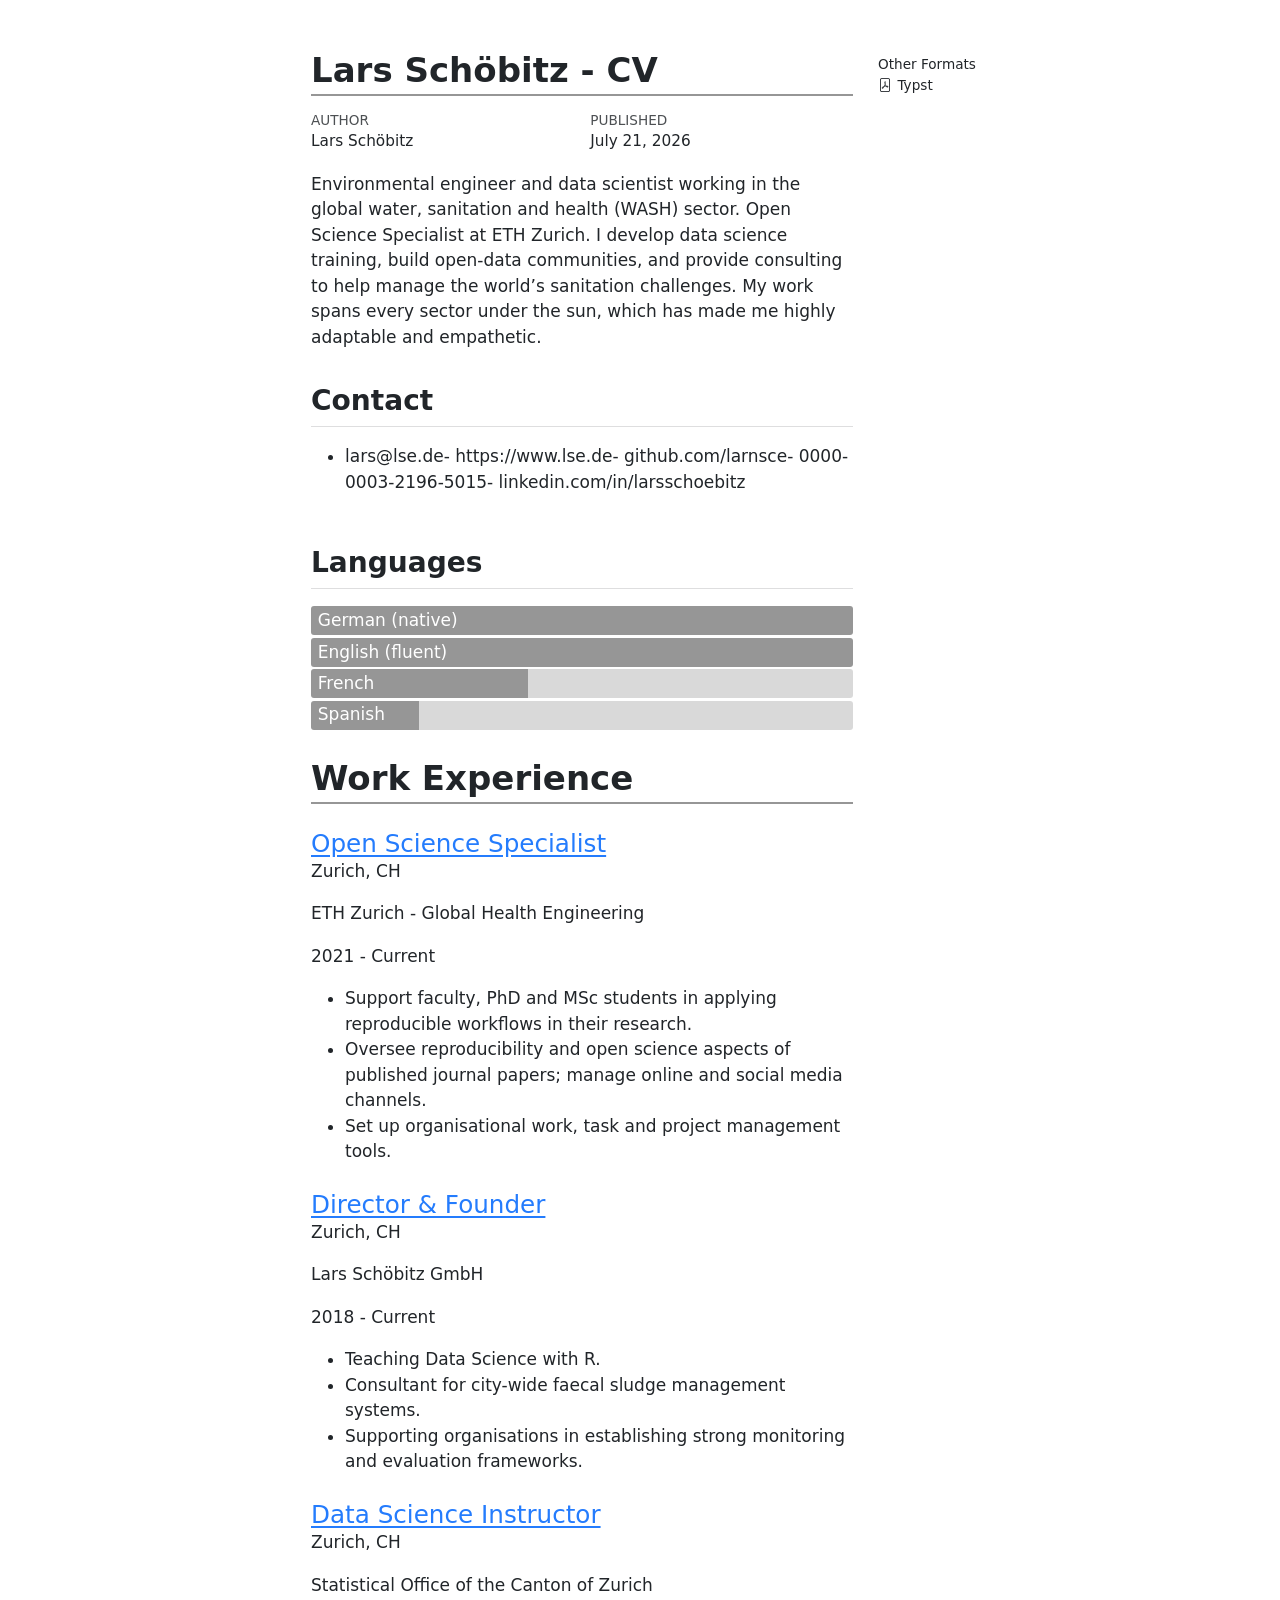
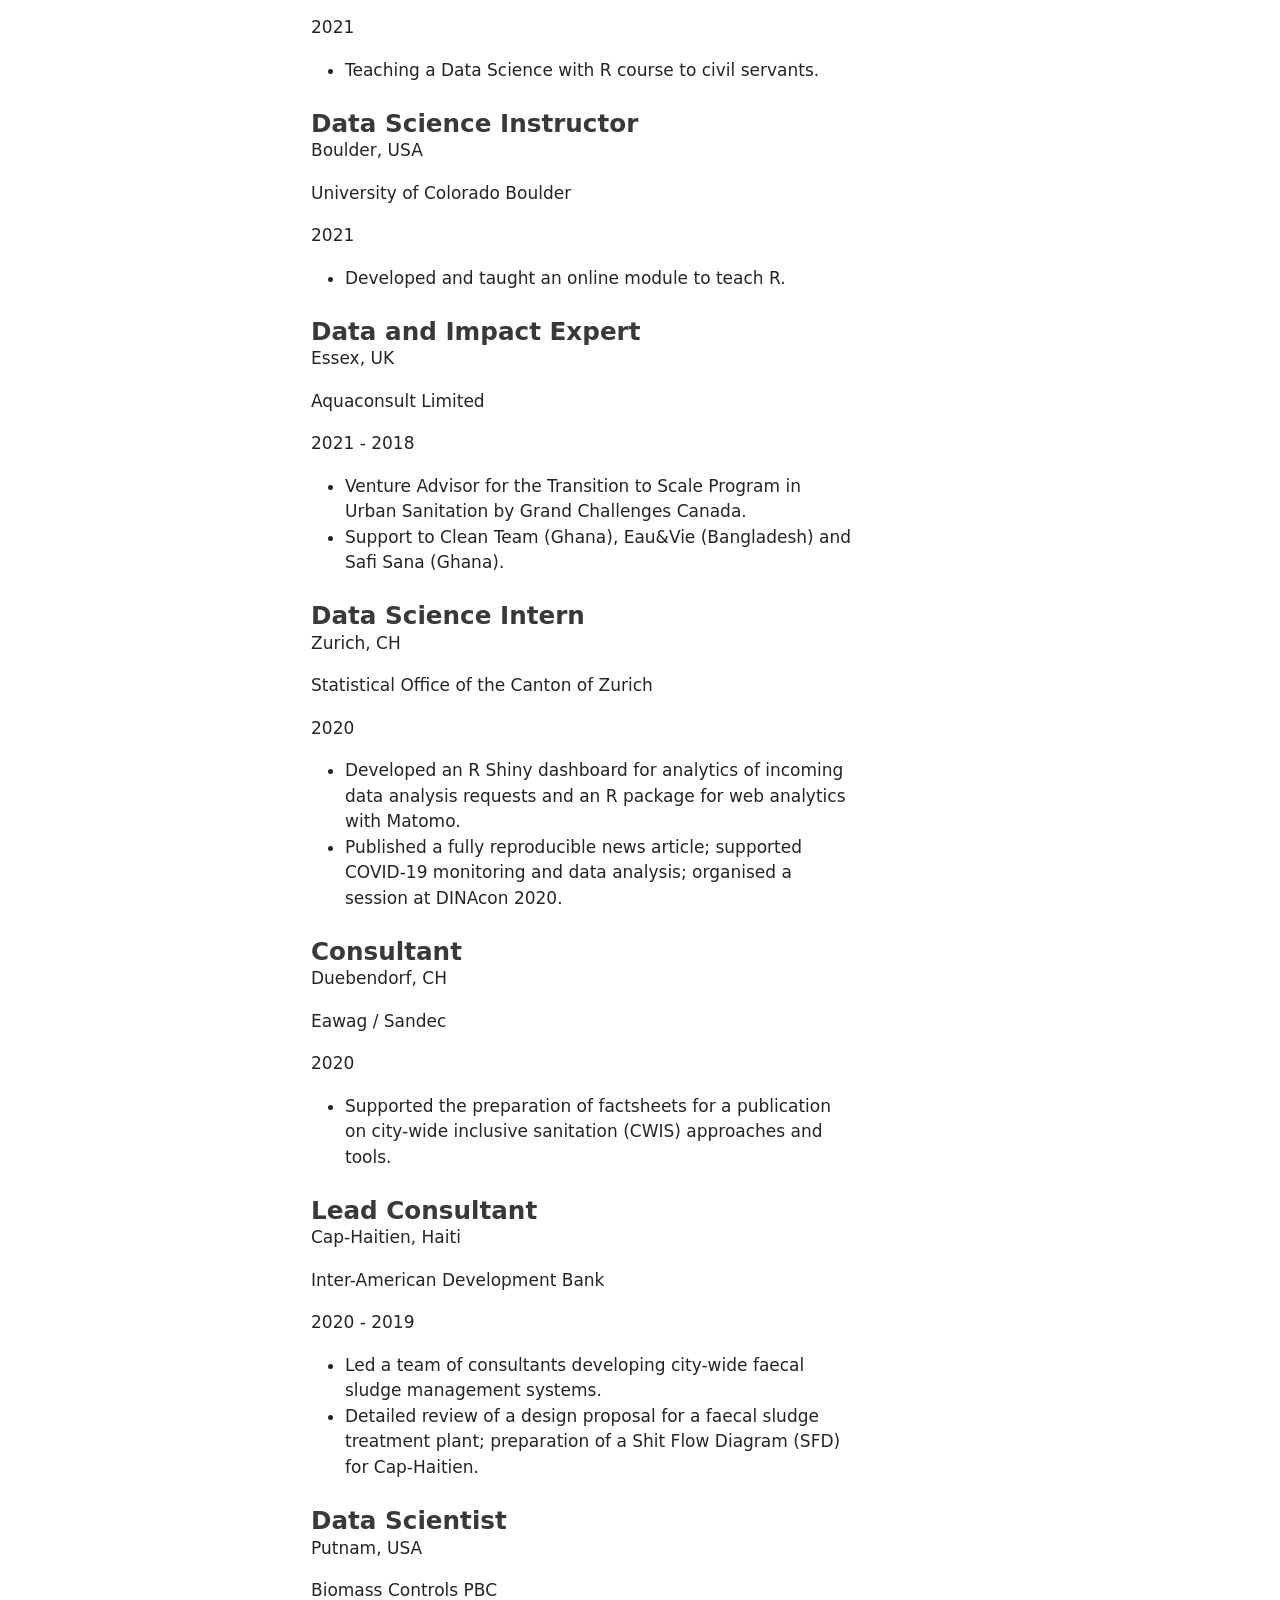
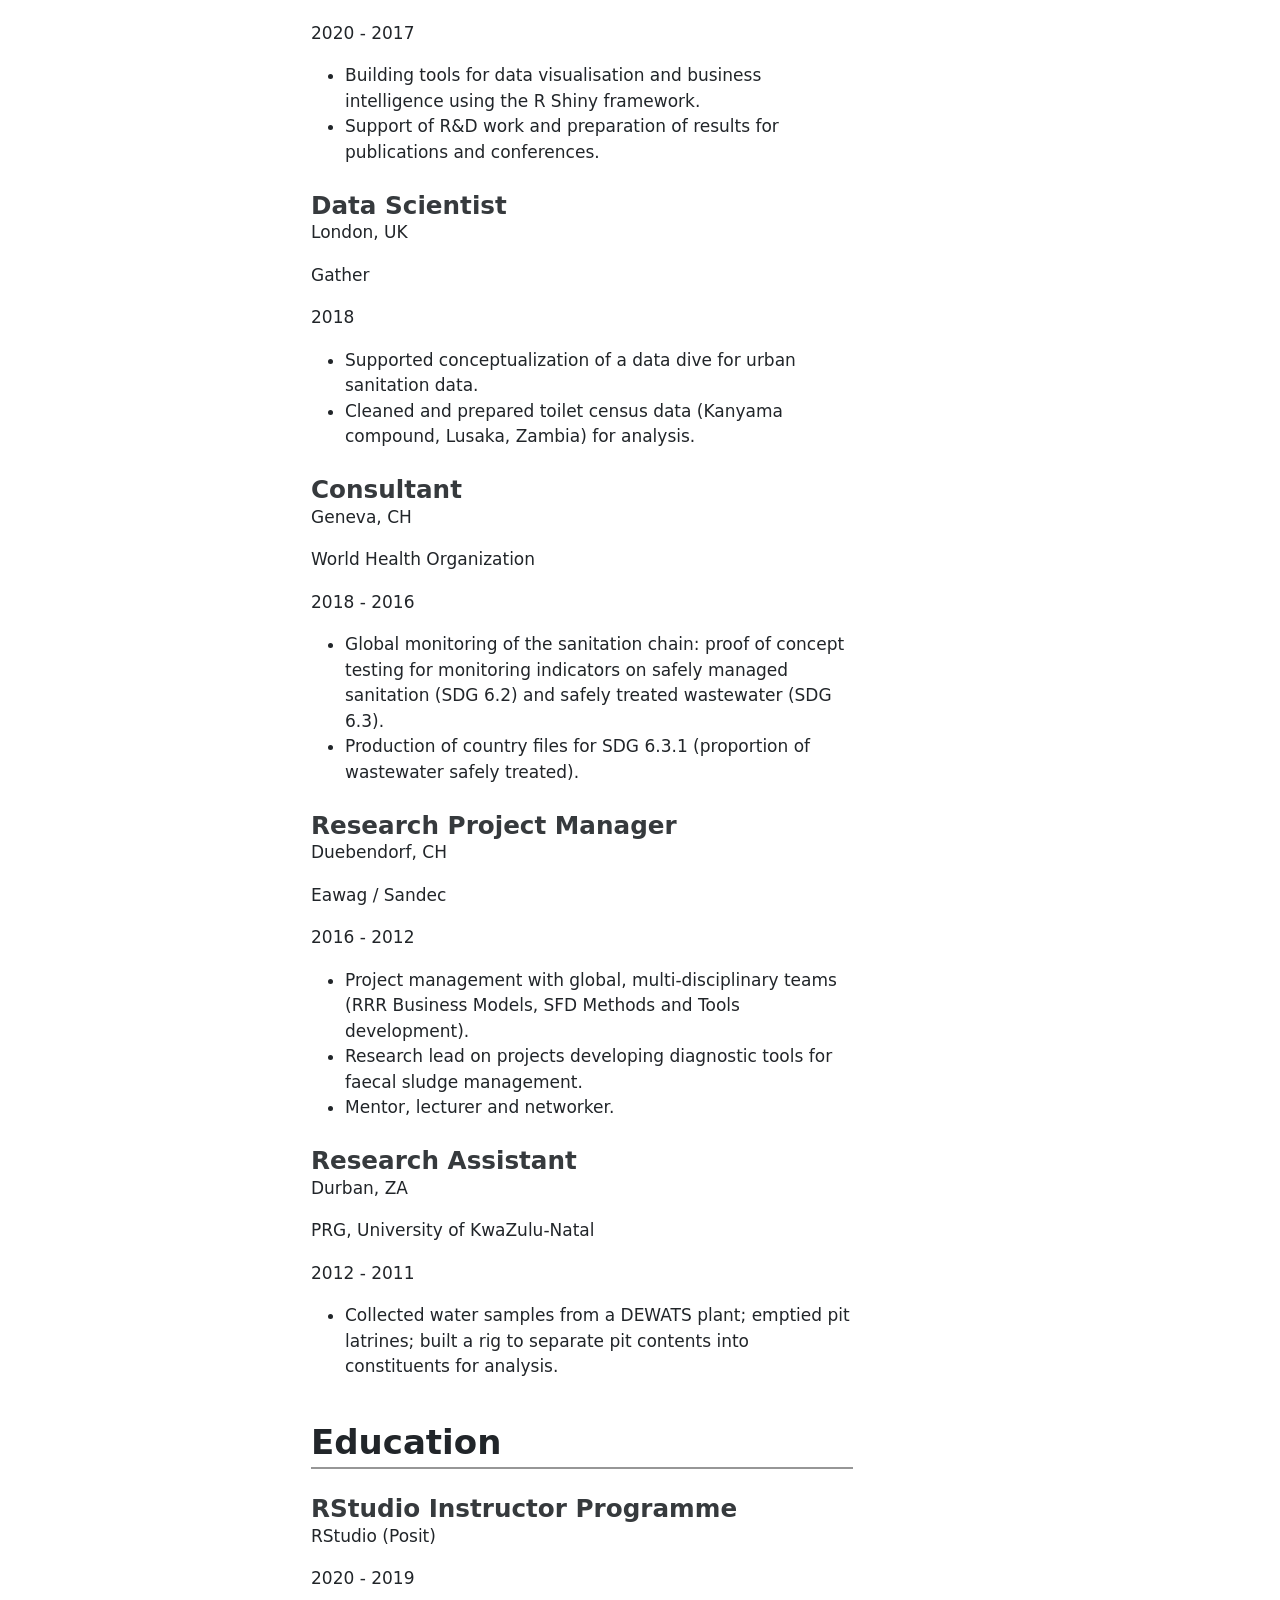
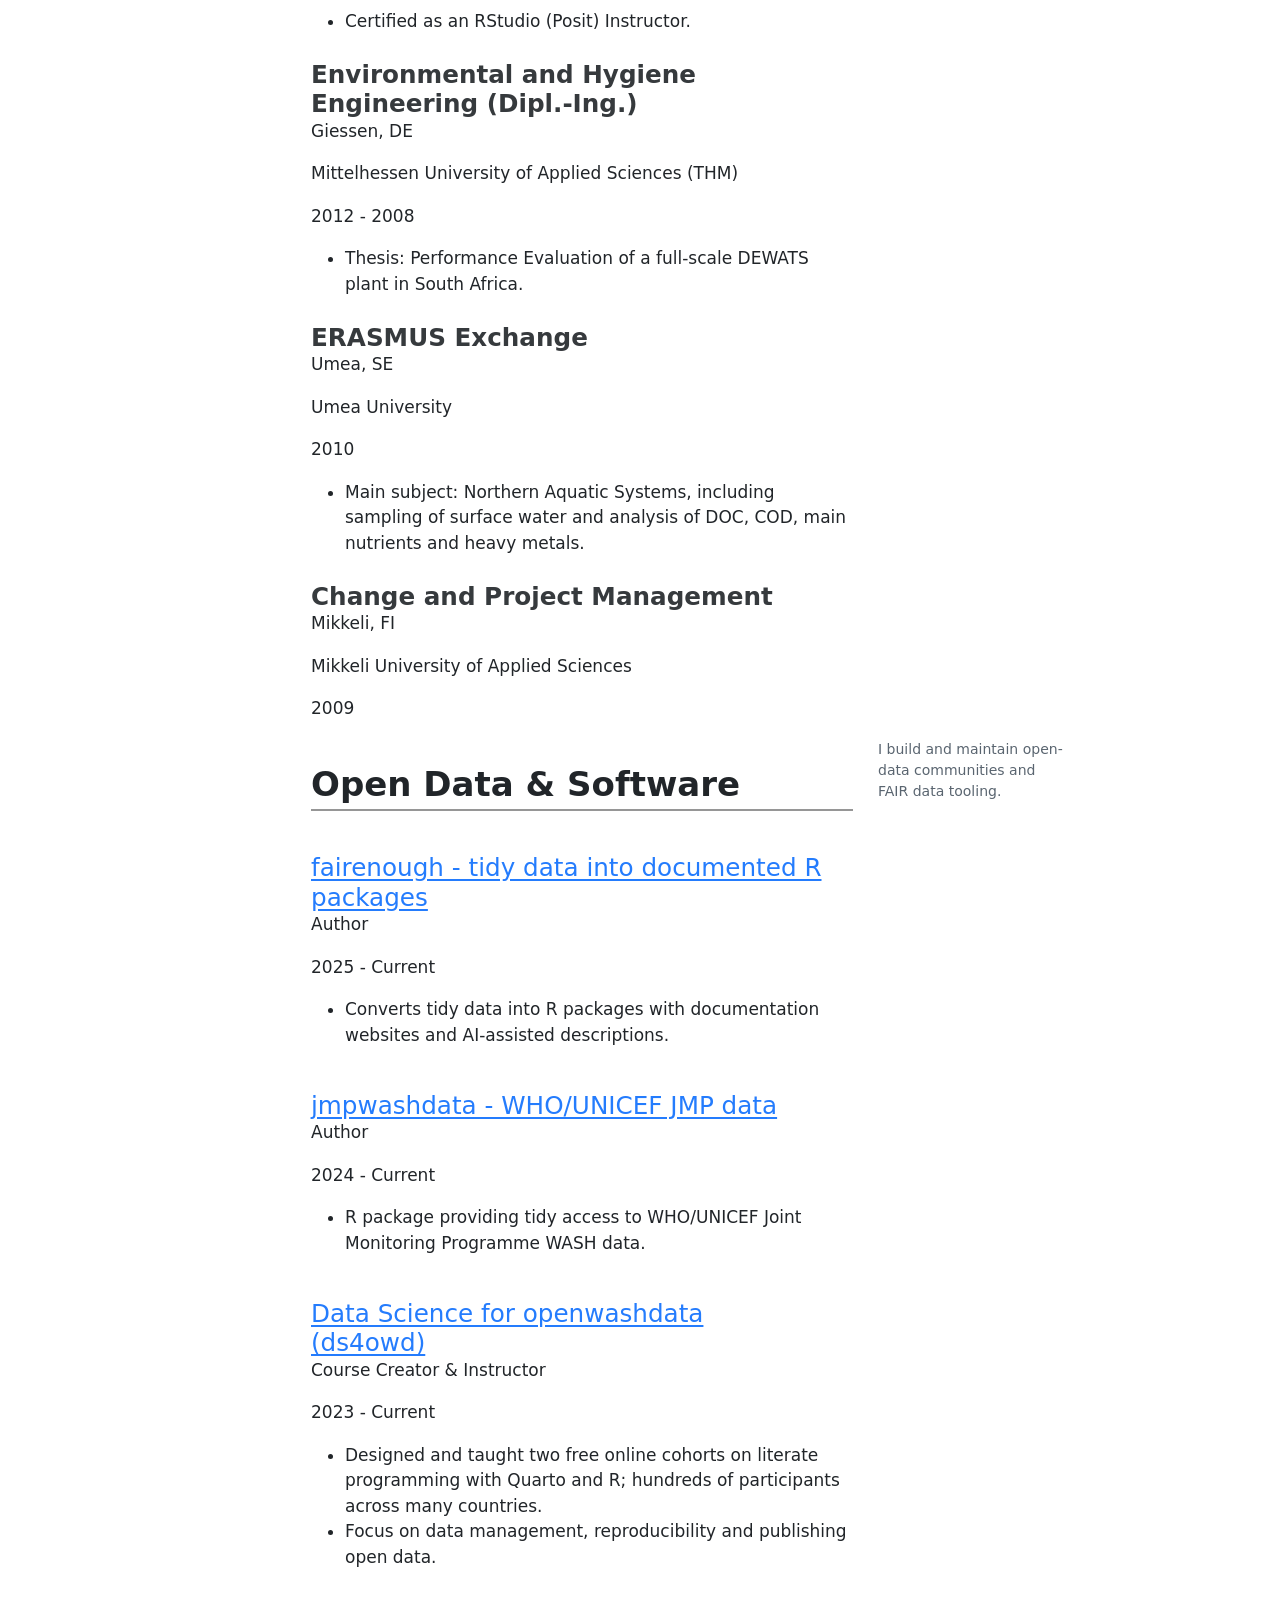
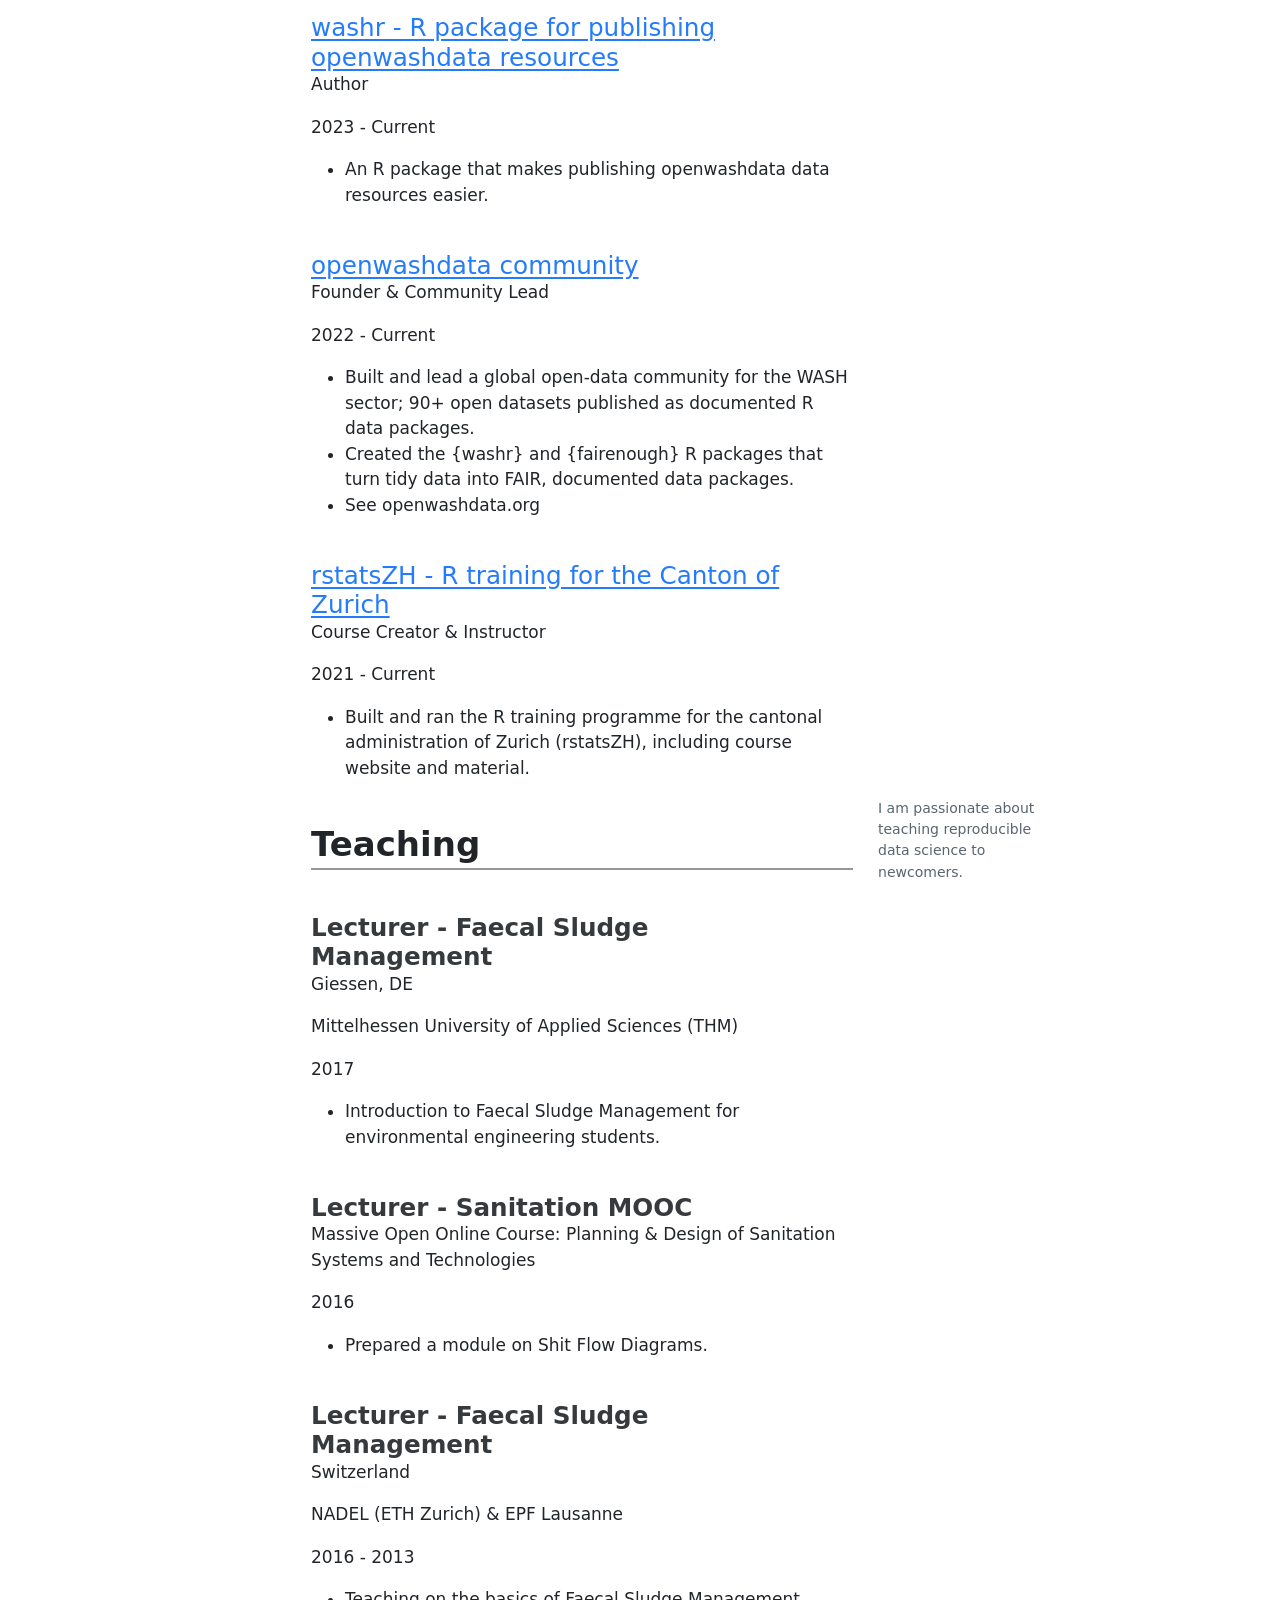
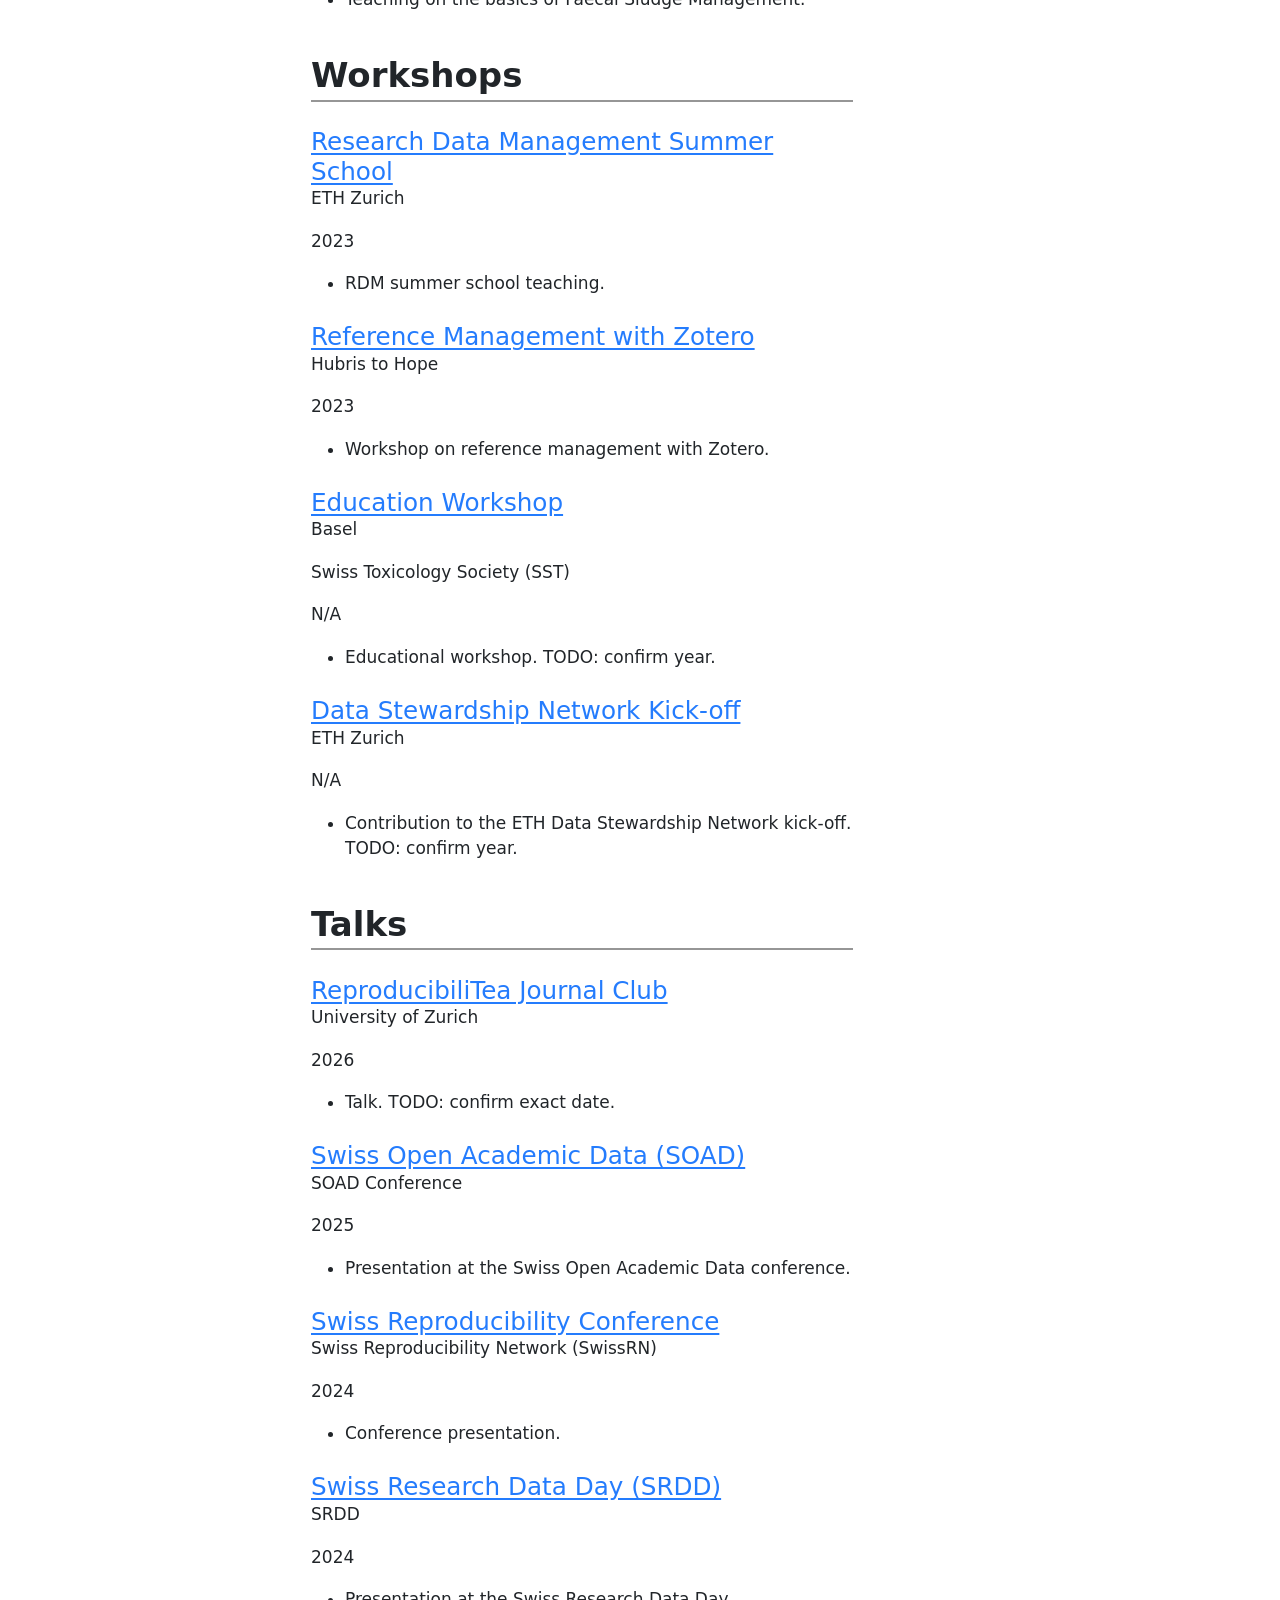
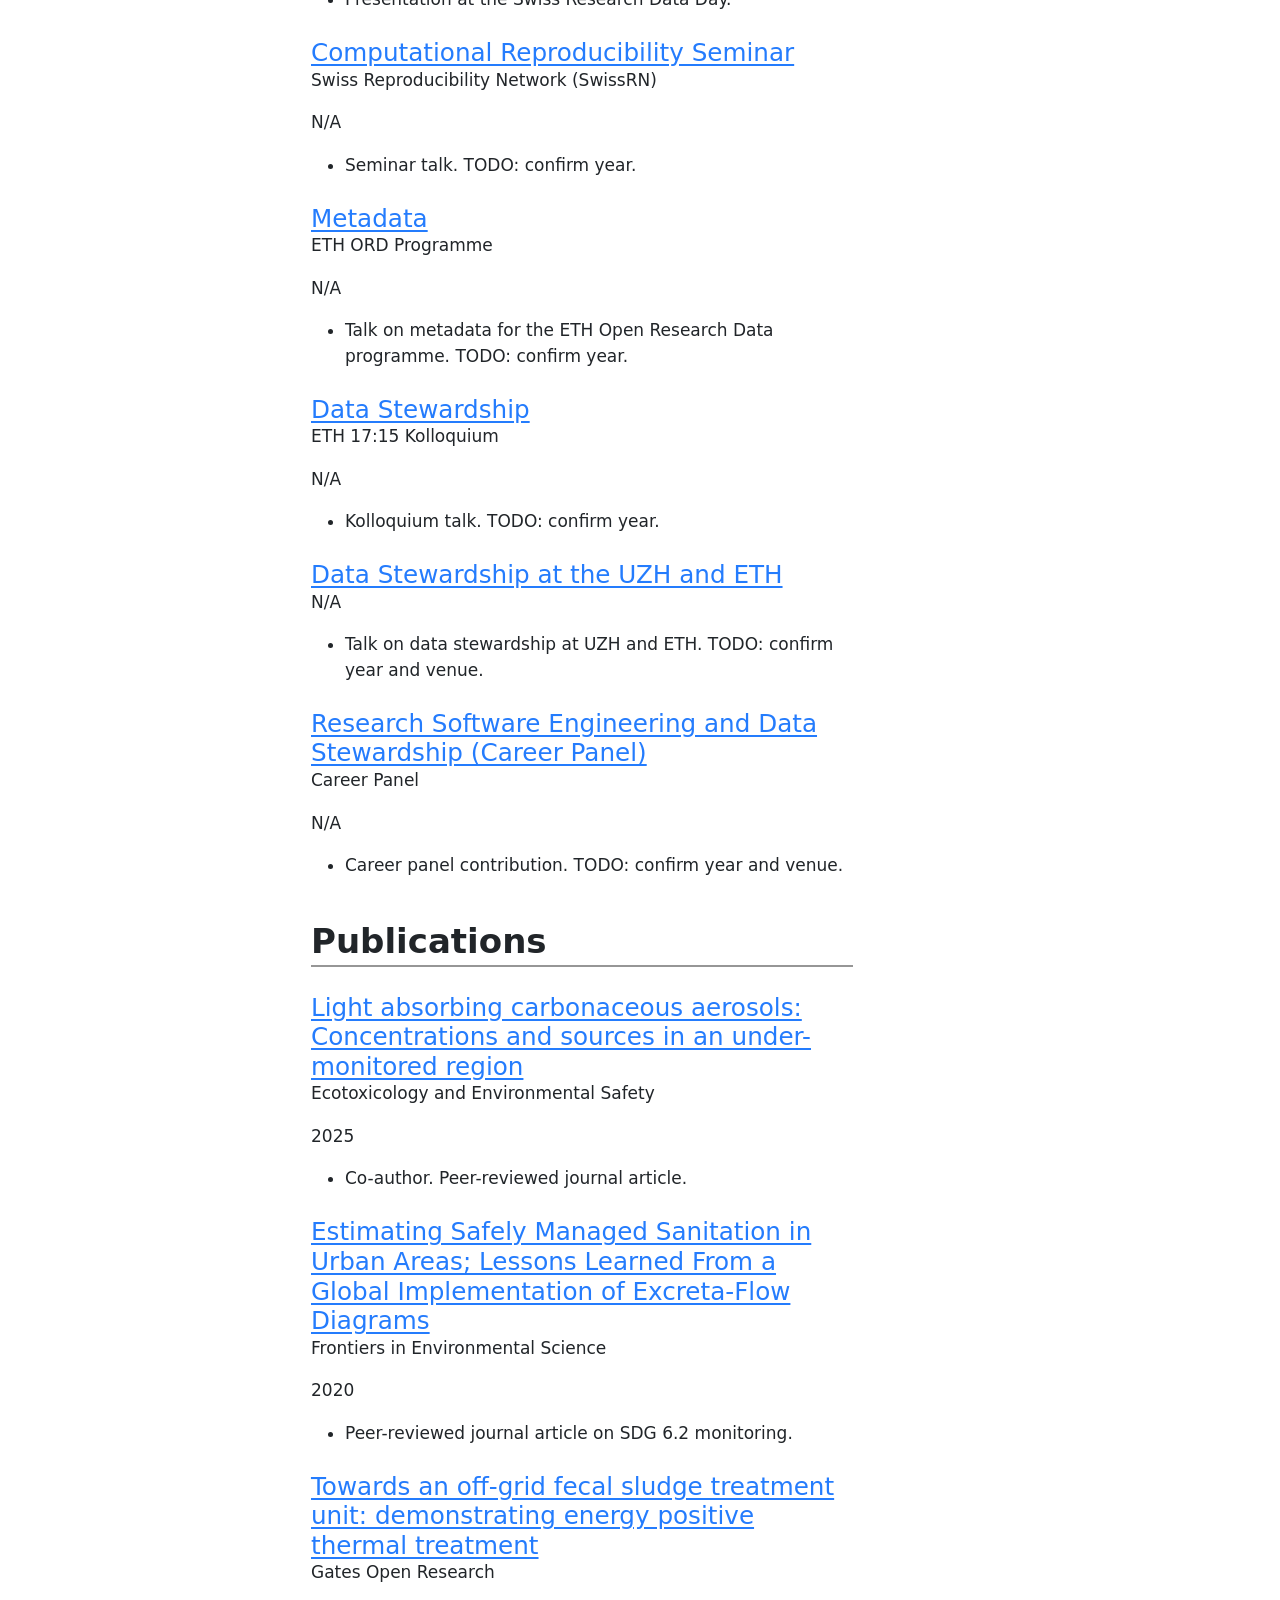
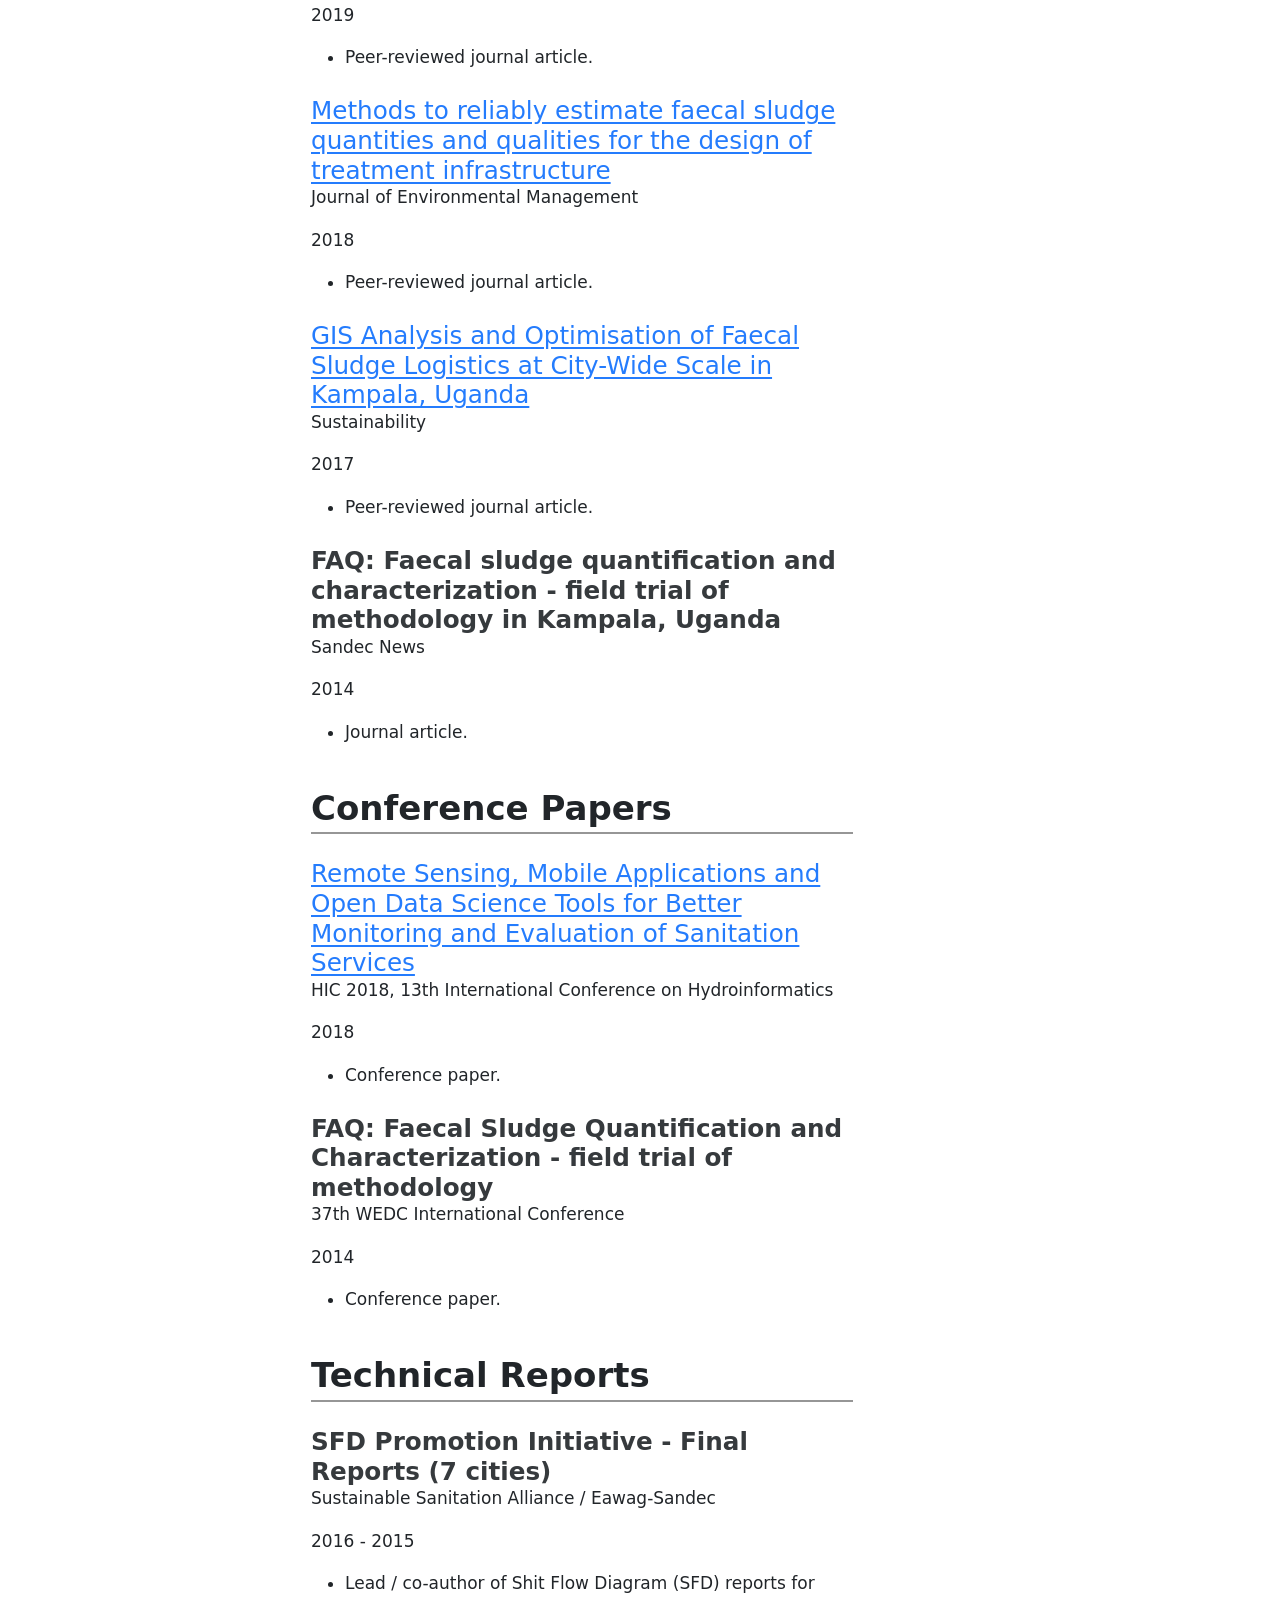
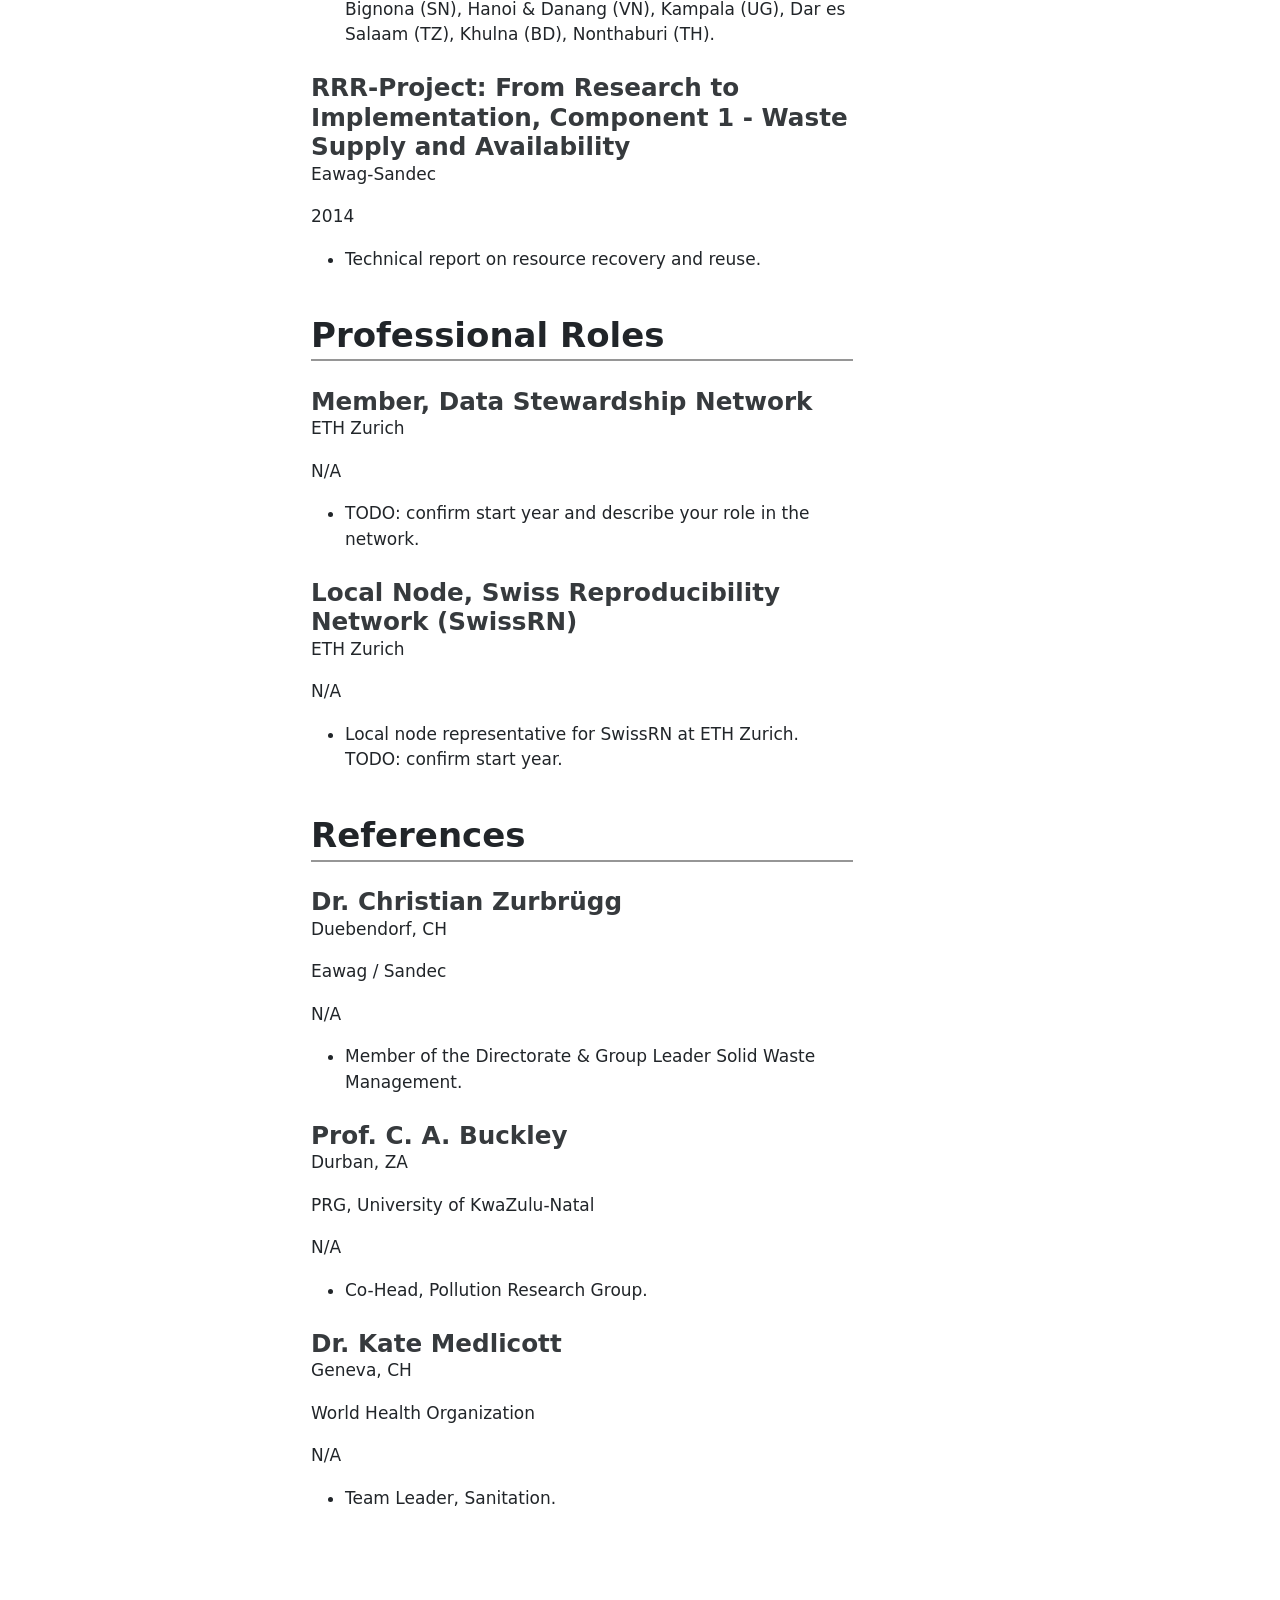
==== cv.html @ 3dca0281 "Populate work history, education, teaching and references from old CV Extract the pre-2021 content f" ====
<!DOCTYPE html>
<html xmlns="http://www.w3.org/1999/xhtml" lang="en" xml:lang="en"><head>

<meta charset="utf-8">
<meta name="generator" content="quarto-1.9.38">

<meta name="viewport" content="width=device-width, initial-scale=1.0, user-scalable=yes">

<meta name="author" content="Lars Schöbitz">
<meta name="dcterms.date" content="2026-07-21">

<title>Lars Schöbitz - CV</title>
<style>

code{white-space: pre-wrap;}
span.smallcaps{font-variant: small-caps;}
div.columns{display: flex; gap: min(4vw, 1.5em);}
div.column{flex: auto; overflow-x: auto;}
div.hanging-indent{margin-left: 1.5em; text-indent: -1.5em;}
ul.task-list{list-style: none;}
ul.task-list li input[type="checkbox"] {
width: 0.8em;
margin: 0 0.8em 0.2em -1em;  vertical-align: middle;
}
</style>


<script>/*!
 * clipboard.js v2.0.11
 * https://clipboardjs.com/
 *
 * Licensed MIT © Zeno Rocha
 */
!function(t,e){"object"==typeof exports&&"object"==typeof module?module.exports=e():"function"==typeof define&&define.amd?define([],e):"object"==typeof exports?exports.ClipboardJS=e():t.ClipboardJS=e()}(this,function(){return n={686:function(t,e,n){"use strict";n.d(e,{default:function(){return b}});var e=n(279),i=n.n(e),e=n(370),u=n.n(e),e=n(817),r=n.n(e);function c(t){try{return document.execCommand(t)}catch(t){return}}var a=function(t){t=r()(t);return c("cut"),t};function o(t,e){var n,o,t=(n=t,o="rtl"===document.documentElement.getAttribute("dir"),(t=document.createElement("textarea")).style.fontSize="12pt",t.style.border="0",t.style.padding="0",t.style.margin="0",t.style.position="absolute",t.style[o?"right":"left"]="-9999px",o=window.pageYOffset||document.documentElement.scrollTop,t.style.top="".concat(o,"px"),t.setAttribute("readonly",""),t.value=n,t);return e.container.appendChild(t),e=r()(t),c("copy"),t.remove(),e}var f=function(t){var e=1<arguments.length&&void 0!==arguments[1]?arguments[1]:{container:document.body},n="";return"string"==typeof t?n=o(t,e):t instanceof HTMLInputElement&&!["text","search","url","tel","password"].includes(null==t?void 0:t.type)?n=o(t.value,e):(n=r()(t),c("copy")),n};function l(t){return(l="function"==typeof Symbol&&"symbol"==typeof Symbol.iterator?function(t){return typeof t}:function(t){return t&&"function"==typeof Symbol&&t.constructor===Symbol&&t!==Symbol.prototype?"symbol":typeof t})(t)}var s=function(){var t=0<arguments.length&&void 0!==arguments[0]?arguments[0]:{},e=t.action,n=void 0===e?"copy":e,o=t.container,e=t.target,t=t.text;if("copy"!==n&&"cut"!==n)throw new Error('Invalid "action" value, use either "copy" or "cut"');if(void 0!==e){if(!e||"object"!==l(e)||1!==e.nodeType)throw new Error('Invalid "target" value, use a valid Element');if("copy"===n&&e.hasAttribute("disabled"))throw new Error('Invalid "target" attribute. Please use "readonly" instead of "disabled" attribute');if("cut"===n&&(e.hasAttribute("readonly")||e.hasAttribute("disabled")))throw new Error('Invalid "target" attribute. You can\'t cut text from elements with "readonly" or "disabled" attributes')}return t?f(t,{container:o}):e?"cut"===n?a(e):f(e,{container:o}):void 0};function p(t){return(p="function"==typeof Symbol&&"symbol"==typeof Symbol.iterator?function(t){return typeof t}:function(t){return t&&"function"==typeof Symbol&&t.constructor===Symbol&&t!==Symbol.prototype?"symbol":typeof t})(t)}function d(t,e){for(var n=0;n<e.length;n++){var o=e[n];o.enumerable=o.enumerable||!1,o.configurable=!0,"value"in o&&(o.writable=!0),Object.defineProperty(t,o.key,o)}}function y(t,e){return(y=Object.setPrototypeOf||function(t,e){return t.__proto__=e,t})(t,e)}function h(n){var o=function(){if("undefined"==typeof Reflect||!Reflect.construct)return!1;if(Reflect.construct.sham)return!1;if("function"==typeof Proxy)return!0;try{return Date.prototype.toString.call(Reflect.construct(Date,[],function(){})),!0}catch(t){return!1}}();return function(){var t,e=v(n);return t=o?(t=v(this).constructor,Reflect.construct(e,arguments,t)):e.apply(this,arguments),e=this,!(t=t)||"object"!==p(t)&&"function"!=typeof t?function(t){if(void 0!==t)return t;throw new ReferenceError("this hasn't been initialised - super() hasn't been called")}(e):t}}function v(t){return(v=Object.setPrototypeOf?Object.getPrototypeOf:function(t){return t.__proto__||Object.getPrototypeOf(t)})(t)}function m(t,e){t="data-clipboard-".concat(t);if(e.hasAttribute(t))return e.getAttribute(t)}var b=function(){!function(t,e){if("function"!=typeof e&&null!==e)throw new TypeError("Super expression must either be null or a function");t.prototype=Object.create(e&&e.prototype,{constructor:{value:t,writable:!0,configurable:!0}}),e&&y(t,e)}(r,i());var t,e,n,o=h(r);function r(t,e){var n;return function(t){if(!(t instanceof r))throw new TypeError("Cannot call a class as a function")}(this),(n=o.call(this)).resolveOptions(e),n.listenClick(t),n}return t=r,n=[{key:"copy",value:function(t){var e=1<arguments.length&&void 0!==arguments[1]?arguments[1]:{container:document.body};return f(t,e)}},{key:"cut",value:function(t){return a(t)}},{key:"isSupported",value:function(){var t=0<arguments.length&&void 0!==arguments[0]?arguments[0]:["copy","cut"],t="string"==typeof t?[t]:t,e=!!document.queryCommandSupported;return t.forEach(function(t){e=e&&!!document.queryCommandSupported(t)}),e}}],(e=[{key:"resolveOptions",value:function(){var t=0<arguments.length&&void 0!==arguments[0]?arguments[0]:{};this.action="function"==typeof t.action?t.action:this.defaultAction,this.target="function"==typeof t.target?t.target:this.defaultTarget,this.text="function"==typeof t.text?t.text:this.defaultText,this.container="object"===p(t.container)?t.container:document.body}},{key:"listenClick",value:function(t){var e=this;this.listener=u()(t,"click",function(t){return e.onClick(t)})}},{key:"onClick",value:function(t){var e=t.delegateTarget||t.currentTarget,n=this.action(e)||"copy",t=s({action:n,container:this.container,target:this.target(e),text:this.text(e)});this.emit(t?"success":"error",{action:n,text:t,trigger:e,clearSelection:function(){e&&e.focus(),window.getSelection().removeAllRanges()}})}},{key:"defaultAction",value:function(t){return m("action",t)}},{key:"defaultTarget",value:function(t){t=m("target",t);if(t)return document.querySelector(t)}},{key:"defaultText",value:function(t){return m("text",t)}},{key:"destroy",value:function(){this.listener.destroy()}}])&&d(t.prototype,e),n&&d(t,n),r}()},828:function(t){var e;"undefined"==typeof Element||Element.prototype.matches||((e=Element.prototype).matches=e.matchesSelector||e.mozMatchesSelector||e.msMatchesSelector||e.oMatchesSelector||e.webkitMatchesSelector),t.exports=function(t,e){for(;t&&9!==t.nodeType;){if("function"==typeof t.matches&&t.matches(e))return t;t=t.parentNode}}},438:function(t,e,n){var u=n(828);function i(t,e,n,o,r){var i=function(e,n,t,o){return function(t){t.delegateTarget=u(t.target,n),t.delegateTarget&&o.call(e,t)}}.apply(this,arguments);return t.addEventListener(n,i,r),{destroy:function(){t.removeEventListener(n,i,r)}}}t.exports=function(t,e,n,o,r){return"function"==typeof t.addEventListener?i.apply(null,arguments):"function"==typeof n?i.bind(null,document).apply(null,arguments):("string"==typeof t&&(t=document.querySelectorAll(t)),Array.prototype.map.call(t,function(t){return i(t,e,n,o,r)}))}},879:function(t,n){n.node=function(t){return void 0!==t&&t instanceof HTMLElement&&1===t.nodeType},n.nodeList=function(t){var e=Object.prototype.toString.call(t);return void 0!==t&&("[object NodeList]"===e||"[object HTMLCollection]"===e)&&"length"in t&&(0===t.length||n.node(t[0]))},n.string=function(t){return"string"==typeof t||t instanceof String},n.fn=function(t){return"[object Function]"===Object.prototype.toString.call(t)}},370:function(t,e,n){var f=n(879),l=n(438);t.exports=function(t,e,n){if(!t&&!e&&!n)throw new Error("Missing required arguments");if(!f.string(e))throw new TypeError("Second argument must be a String");if(!f.fn(n))throw new TypeError("Third argument must be a Function");if(f.node(t))return c=e,a=n,(u=t).addEventListener(c,a),{destroy:function(){u.removeEventListener(c,a)}};if(f.nodeList(t))return o=t,r=e,i=n,Array.prototype.forEach.call(o,function(t){t.addEventListener(r,i)}),{destroy:function(){Array.prototype.forEach.call(o,function(t){t.removeEventListener(r,i)})}};if(f.string(t))return t=t,e=e,n=n,l(document.body,t,e,n);throw new TypeError("First argument must be a String, HTMLElement, HTMLCollection, or NodeList");var o,r,i,u,c,a}},817:function(t){t.exports=function(t){var e,n="SELECT"===t.nodeName?(t.focus(),t.value):"INPUT"===t.nodeName||"TEXTAREA"===t.nodeName?((e=t.hasAttribute("readonly"))||t.setAttribute("readonly",""),t.select(),t.setSelectionRange(0,t.value.length),e||t.removeAttribute("readonly"),t.value):(t.hasAttribute("contenteditable")&&t.focus(),n=window.getSelection(),(e=document.createRange()).selectNodeContents(t),n.removeAllRanges(),n.addRange(e),n.toString());return n}},279:function(t){function e(){}e.prototype={on:function(t,e,n){var o=this.e||(this.e={});return(o[t]||(o[t]=[])).push({fn:e,ctx:n}),this},once:function(t,e,n){var o=this;function r(){o.off(t,r),e.apply(n,arguments)}return r._=e,this.on(t,r,n)},emit:function(t){for(var e=[].slice.call(arguments,1),n=((this.e||(this.e={}))[t]||[]).slice(),o=0,r=n.length;o<r;o++)n[o].fn.apply(n[o].ctx,e);return this},off:function(t,e){var n=this.e||(this.e={}),o=n[t],r=[];if(o&&e)for(var i=0,u=o.length;i<u;i++)o[i].fn!==e&&o[i].fn._!==e&&r.push(o[i]);return r.length?n[t]=r:delete n[t],this}},t.exports=e,t.exports.TinyEmitter=e}},r={},o.n=function(t){var e=t&&t.__esModule?function(){return t.default}:function(){return t};return o.d(e,{a:e}),e},o.d=function(t,e){for(var n in e)o.o(e,n)&&!o.o(t,n)&&Object.defineProperty(t,n,{enumerable:!0,get:e[n]})},o.o=function(t,e){return Object.prototype.hasOwnProperty.call(t,e)},o(686).default;function o(t){if(r[t])return r[t].exports;var e=r[t]={exports:{}};return n[t](e,e.exports,o),e.exports}var n,r});</script>
<script src="[data-uri]" type="module"></script>
<script src="[data-uri]" type="module"></script>
<script>/**
 * @popperjs/core v2.11.7 - MIT License
 */

!function(e,t){"object"==typeof exports&&"undefined"!=typeof module?t(exports):"function"==typeof define&&define.amd?define(["exports"],t):t((e="undefined"!=typeof globalThis?globalThis:e||self).Popper={})}(this,(function(e){"use strict";function t(e){if(null==e)return window;if("[object Window]"!==e.toString()){var t=e.ownerDocument;return t&&t.defaultView||window}return e}function n(e){return e instanceof t(e).Element||e instanceof Element}function r(e){return e instanceof t(e).HTMLElement||e instanceof HTMLElement}function o(e){return"undefined"!=typeof ShadowRoot&&(e instanceof t(e).ShadowRoot||e instanceof ShadowRoot)}var i=Math.max,a=Math.min,s=Math.round;function f(){var e=navigator.userAgentData;return null!=e&&e.brands&&Array.isArray(e.brands)?e.brands.map((function(e){return e.brand+"/"+e.version})).join(" "):navigator.userAgent}function c(){return!/^((?!chrome|android).)*safari/i.test(f())}function p(e,o,i){void 0===o&&(o=!1),void 0===i&&(i=!1);var a=e.getBoundingClientRect(),f=1,p=1;o&&r(e)&&(f=e.offsetWidth>0&&s(a.width)/e.offsetWidth||1,p=e.offsetHeight>0&&s(a.height)/e.offsetHeight||1);var u=(n(e)?t(e):window).visualViewport,l=!c()&&i,d=(a.left+(l&&u?u.offsetLeft:0))/f,h=(a.top+(l&&u?u.offsetTop:0))/p,m=a.width/f,v=a.height/p;return{width:m,height:v,top:h,right:d+m,bottom:h+v,left:d,x:d,y:h}}function u(e){var n=t(e);return{scrollLeft:n.pageXOffset,scrollTop:n.pageYOffset}}function l(e){return e?(e.nodeName||"").toLowerCase():null}function d(e){return((n(e)?e.ownerDocument:e.document)||window.document).documentElement}function h(e){return p(d(e)).left+u(e).scrollLeft}function m(e){return t(e).getComputedStyle(e)}function v(e){var t=m(e),n=t.overflow,r=t.overflowX,o=t.overflowY;return/auto|scroll|overlay|hidden/.test(n+o+r)}function y(e,n,o){void 0===o&&(o=!1);var i,a,f=r(n),c=r(n)&&function(e){var t=e.getBoundingClientRect(),n=s(t.width)/e.offsetWidth||1,r=s(t.height)/e.offsetHeight||1;return 1!==n||1!==r}(n),m=d(n),y=p(e,c,o),g={scrollLeft:0,scrollTop:0},b={x:0,y:0};return(f||!f&&!o)&&(("body"!==l(n)||v(m))&&(g=(i=n)!==t(i)&&r(i)?{scrollLeft:(a=i).scrollLeft,scrollTop:a.scrollTop}:u(i)),r(n)?((b=p(n,!0)).x+=n.clientLeft,b.y+=n.clientTop):m&&(b.x=h(m))),{x:y.left+g.scrollLeft-b.x,y:y.top+g.scrollTop-b.y,width:y.width,height:y.height}}function g(e){var t=p(e),n=e.offsetWidth,r=e.offsetHeight;return Math.abs(t.width-n)<=1&&(n=t.width),Math.abs(t.height-r)<=1&&(r=t.height),{x:e.offsetLeft,y:e.offsetTop,width:n,height:r}}function b(e){return"html"===l(e)?e:e.assignedSlot||e.parentNode||(o(e)?e.host:null)||d(e)}function x(e){return["html","body","#document"].indexOf(l(e))>=0?e.ownerDocument.body:r(e)&&v(e)?e:x(b(e))}function w(e,n){var r;void 0===n&&(n=[]);var o=x(e),i=o===(null==(r=e.ownerDocument)?void 0:r.body),a=t(o),s=i?[a].concat(a.visualViewport||[],v(o)?o:[]):o,f=n.concat(s);return i?f:f.concat(w(b(s)))}function O(e){return["table","td","th"].indexOf(l(e))>=0}function j(e){return r(e)&&"fixed"!==m(e).position?e.offsetParent:null}function E(e){for(var n=t(e),i=j(e);i&&O(i)&&"static"===m(i).position;)i=j(i);return i&&("html"===l(i)||"body"===l(i)&&"static"===m(i).position)?n:i||function(e){var t=/firefox/i.test(f());if(/Trident/i.test(f())&&r(e)&&"fixed"===m(e).position)return null;var n=b(e);for(o(n)&&(n=n.host);r(n)&&["html","body"].indexOf(l(n))<0;){var i=m(n);if("none"!==i.transform||"none"!==i.perspective||"paint"===i.contain||-1!==["transform","perspective"].indexOf(i.willChange)||t&&"filter"===i.willChange||t&&i.filter&&"none"!==i.filter)return n;n=n.parentNode}return null}(e)||n}var D="top",A="bottom",L="right",P="left",M="auto",k=[D,A,L,P],W="start",B="end",H="viewport",T="popper",R=k.reduce((function(e,t){return e.concat([t+"-"+W,t+"-"+B])}),[]),S=[].concat(k,[M]).reduce((function(e,t){return e.concat([t,t+"-"+W,t+"-"+B])}),[]),V=["beforeRead","read","afterRead","beforeMain","main","afterMain","beforeWrite","write","afterWrite"];function q(e){var t=new Map,n=new Set,r=[];function o(e){n.add(e.name),[].concat(e.requires||[],e.requiresIfExists||[]).forEach((function(e){if(!n.has(e)){var r=t.get(e);r&&o(r)}})),r.push(e)}return e.forEach((function(e){t.set(e.name,e)})),e.forEach((function(e){n.has(e.name)||o(e)})),r}function C(e){return e.split("-")[0]}function N(e,t){var n=t.getRootNode&&t.getRootNode();if(e.contains(t))return!0;if(n&&o(n)){var r=t;do{if(r&&e.isSameNode(r))return!0;r=r.parentNode||r.host}while(r)}return!1}function I(e){return Object.assign({},e,{left:e.x,top:e.y,right:e.x+e.width,bottom:e.y+e.height})}function _(e,r,o){return r===H?I(function(e,n){var r=t(e),o=d(e),i=r.visualViewport,a=o.clientWidth,s=o.clientHeight,f=0,p=0;if(i){a=i.width,s=i.height;var u=c();(u||!u&&"fixed"===n)&&(f=i.offsetLeft,p=i.offsetTop)}return{width:a,height:s,x:f+h(e),y:p}}(e,o)):n(r)?function(e,t){var n=p(e,!1,"fixed"===t);return n.top=n.top+e.clientTop,n.left=n.left+e.clientLeft,n.bottom=n.top+e.clientHeight,n.right=n.left+e.clientWidth,n.width=e.clientWidth,n.height=e.clientHeight,n.x=n.left,n.y=n.top,n}(r,o):I(function(e){var t,n=d(e),r=u(e),o=null==(t=e.ownerDocument)?void 0:t.body,a=i(n.scrollWidth,n.clientWidth,o?o.scrollWidth:0,o?o.clientWidth:0),s=i(n.scrollHeight,n.clientHeight,o?o.scrollHeight:0,o?o.clientHeight:0),f=-r.scrollLeft+h(e),c=-r.scrollTop;return"rtl"===m(o||n).direction&&(f+=i(n.clientWidth,o?o.clientWidth:0)-a),{width:a,height:s,x:f,y:c}}(d(e)))}function F(e,t,o,s){var f="clippingParents"===t?function(e){var t=w(b(e)),o=["absolute","fixed"].indexOf(m(e).position)>=0&&r(e)?E(e):e;return n(o)?t.filter((function(e){return n(e)&&N(e,o)&&"body"!==l(e)})):[]}(e):[].concat(t),c=[].concat(f,[o]),p=c[0],u=c.reduce((function(t,n){var r=_(e,n,s);return t.top=i(r.top,t.top),t.right=a(r.right,t.right),t.bottom=a(r.bottom,t.bottom),t.left=i(r.left,t.left),t}),_(e,p,s));return u.width=u.right-u.left,u.height=u.bottom-u.top,u.x=u.left,u.y=u.top,u}function U(e){return e.split("-")[1]}function z(e){return["top","bottom"].indexOf(e)>=0?"x":"y"}function X(e){var t,n=e.reference,r=e.element,o=e.placement,i=o?C(o):null,a=o?U(o):null,s=n.x+n.width/2-r.width/2,f=n.y+n.height/2-r.height/2;switch(i){case D:t={x:s,y:n.y-r.height};break;case A:t={x:s,y:n.y+n.height};break;case L:t={x:n.x+n.width,y:f};break;case P:t={x:n.x-r.width,y:f};break;default:t={x:n.x,y:n.y}}var c=i?z(i):null;if(null!=c){var p="y"===c?"height":"width";switch(a){case W:t[c]=t[c]-(n[p]/2-r[p]/2);break;case B:t[c]=t[c]+(n[p]/2-r[p]/2)}}return t}function Y(e){return Object.assign({},{top:0,right:0,bottom:0,left:0},e)}function G(e,t){return t.reduce((function(t,n){return t[n]=e,t}),{})}function J(e,t){void 0===t&&(t={});var r=t,o=r.placement,i=void 0===o?e.placement:o,a=r.strategy,s=void 0===a?e.strategy:a,f=r.boundary,c=void 0===f?"clippingParents":f,u=r.rootBoundary,l=void 0===u?H:u,h=r.elementContext,m=void 0===h?T:h,v=r.altBoundary,y=void 0!==v&&v,g=r.padding,b=void 0===g?0:g,x=Y("number"!=typeof b?b:G(b,k)),w=m===T?"reference":T,O=e.rects.popper,j=e.elements[y?w:m],E=F(n(j)?j:j.contextElement||d(e.elements.popper),c,l,s),P=p(e.elements.reference),M=X({reference:P,element:O,strategy:"absolute",placement:i}),W=I(Object.assign({},O,M)),B=m===T?W:P,R={top:E.top-B.top+x.top,bottom:B.bottom-E.bottom+x.bottom,left:E.left-B.left+x.left,right:B.right-E.right+x.right},S=e.modifiersData.offset;if(m===T&&S){var V=S[i];Object.keys(R).forEach((function(e){var t=[L,A].indexOf(e)>=0?1:-1,n=[D,A].indexOf(e)>=0?"y":"x";R[e]+=V[n]*t}))}return R}var K={placement:"bottom",modifiers:[],strategy:"absolute"};function Q(){for(var e=arguments.length,t=new Array(e),n=0;n<e;n++)t[n]=arguments[n];return!t.some((function(e){return!(e&&"function"==typeof e.getBoundingClientRect)}))}function Z(e){void 0===e&&(e={});var t=e,r=t.defaultModifiers,o=void 0===r?[]:r,i=t.defaultOptions,a=void 0===i?K:i;return function(e,t,r){void 0===r&&(r=a);var i,s,f={placement:"bottom",orderedModifiers:[],options:Object.assign({},K,a),modifiersData:{},elements:{reference:e,popper:t},attributes:{},styles:{}},c=[],p=!1,u={state:f,setOptions:function(r){var i="function"==typeof r?r(f.options):r;l(),f.options=Object.assign({},a,f.options,i),f.scrollParents={reference:n(e)?w(e):e.contextElement?w(e.contextElement):[],popper:w(t)};var s,p,d=function(e){var t=q(e);return V.reduce((function(e,n){return e.concat(t.filter((function(e){return e.phase===n})))}),[])}((s=[].concat(o,f.options.modifiers),p=s.reduce((function(e,t){var n=e[t.name];return e[t.name]=n?Object.assign({},n,t,{options:Object.assign({},n.options,t.options),data:Object.assign({},n.data,t.data)}):t,e}),{}),Object.keys(p).map((function(e){return p[e]}))));return f.orderedModifiers=d.filter((function(e){return e.enabled})),f.orderedModifiers.forEach((function(e){var t=e.name,n=e.options,r=void 0===n?{}:n,o=e.effect;if("function"==typeof o){var i=o({state:f,name:t,instance:u,options:r}),a=function(){};c.push(i||a)}})),u.update()},forceUpdate:function(){if(!p){var e=f.elements,t=e.reference,n=e.popper;if(Q(t,n)){f.rects={reference:y(t,E(n),"fixed"===f.options.strategy),popper:g(n)},f.reset=!1,f.placement=f.options.placement,f.orderedModifiers.forEach((function(e){return f.modifiersData[e.name]=Object.assign({},e.data)}));for(var r=0;r<f.orderedModifiers.length;r++)if(!0!==f.reset){var o=f.orderedModifiers[r],i=o.fn,a=o.options,s=void 0===a?{}:a,c=o.name;"function"==typeof i&&(f=i({state:f,options:s,name:c,instance:u})||f)}else f.reset=!1,r=-1}}},update:(i=function(){return new Promise((function(e){u.forceUpdate(),e(f)}))},function(){return s||(s=new Promise((function(e){Promise.resolve().then((function(){s=void 0,e(i())}))}))),s}),destroy:function(){l(),p=!0}};if(!Q(e,t))return u;function l(){c.forEach((function(e){return e()})),c=[]}return u.setOptions(r).then((function(e){!p&&r.onFirstUpdate&&r.onFirstUpdate(e)})),u}}var $={passive:!0};var ee={name:"eventListeners",enabled:!0,phase:"write",fn:function(){},effect:function(e){var n=e.state,r=e.instance,o=e.options,i=o.scroll,a=void 0===i||i,s=o.resize,f=void 0===s||s,c=t(n.elements.popper),p=[].concat(n.scrollParents.reference,n.scrollParents.popper);return a&&p.forEach((function(e){e.addEventListener("scroll",r.update,$)})),f&&c.addEventListener("resize",r.update,$),function(){a&&p.forEach((function(e){e.removeEventListener("scroll",r.update,$)})),f&&c.removeEventListener("resize",r.update,$)}},data:{}};var te={name:"popperOffsets",enabled:!0,phase:"read",fn:function(e){var t=e.state,n=e.name;t.modifiersData[n]=X({reference:t.rects.reference,element:t.rects.popper,strategy:"absolute",placement:t.placement})},data:{}},ne={top:"auto",right:"auto",bottom:"auto",left:"auto"};function re(e){var n,r=e.popper,o=e.popperRect,i=e.placement,a=e.variation,f=e.offsets,c=e.position,p=e.gpuAcceleration,u=e.adaptive,l=e.roundOffsets,h=e.isFixed,v=f.x,y=void 0===v?0:v,g=f.y,b=void 0===g?0:g,x="function"==typeof l?l({x:y,y:b}):{x:y,y:b};y=x.x,b=x.y;var w=f.hasOwnProperty("x"),O=f.hasOwnProperty("y"),j=P,M=D,k=window;if(u){var W=E(r),H="clientHeight",T="clientWidth";if(W===t(r)&&"static"!==m(W=d(r)).position&&"absolute"===c&&(H="scrollHeight",T="scrollWidth"),W=W,i===D||(i===P||i===L)&&a===B)M=A,b-=(h&&W===k&&k.visualViewport?k.visualViewport.height:W[H])-o.height,b*=p?1:-1;if(i===P||(i===D||i===A)&&a===B)j=L,y-=(h&&W===k&&k.visualViewport?k.visualViewport.width:W[T])-o.width,y*=p?1:-1}var R,S=Object.assign({position:c},u&&ne),V=!0===l?function(e,t){var n=e.x,r=e.y,o=t.devicePixelRatio||1;return{x:s(n*o)/o||0,y:s(r*o)/o||0}}({x:y,y:b},t(r)):{x:y,y:b};return y=V.x,b=V.y,p?Object.assign({},S,((R={})[M]=O?"0":"",R[j]=w?"0":"",R.transform=(k.devicePixelRatio||1)<=1?"translate("+y+"px, "+b+"px)":"translate3d("+y+"px, "+b+"px, 0)",R)):Object.assign({},S,((n={})[M]=O?b+"px":"",n[j]=w?y+"px":"",n.transform="",n))}var oe={name:"computeStyles",enabled:!0,phase:"beforeWrite",fn:function(e){var t=e.state,n=e.options,r=n.gpuAcceleration,o=void 0===r||r,i=n.adaptive,a=void 0===i||i,s=n.roundOffsets,f=void 0===s||s,c={placement:C(t.placement),variation:U(t.placement),popper:t.elements.popper,popperRect:t.rects.popper,gpuAcceleration:o,isFixed:"fixed"===t.options.strategy};null!=t.modifiersData.popperOffsets&&(t.styles.popper=Object.assign({},t.styles.popper,re(Object.assign({},c,{offsets:t.modifiersData.popperOffsets,position:t.options.strategy,adaptive:a,roundOffsets:f})))),null!=t.modifiersData.arrow&&(t.styles.arrow=Object.assign({},t.styles.arrow,re(Object.assign({},c,{offsets:t.modifiersData.arrow,position:"absolute",adaptive:!1,roundOffsets:f})))),t.attributes.popper=Object.assign({},t.attributes.popper,{"data-popper-placement":t.placement})},data:{}};var ie={name:"applyStyles",enabled:!0,phase:"write",fn:function(e){var t=e.state;Object.keys(t.elements).forEach((function(e){var n=t.styles[e]||{},o=t.attributes[e]||{},i=t.elements[e];r(i)&&l(i)&&(Object.assign(i.style,n),Object.keys(o).forEach((function(e){var t=o[e];!1===t?i.removeAttribute(e):i.setAttribute(e,!0===t?"":t)})))}))},effect:function(e){var t=e.state,n={popper:{position:t.options.strategy,left:"0",top:"0",margin:"0"},arrow:{position:"absolute"},reference:{}};return Object.assign(t.elements.popper.style,n.popper),t.styles=n,t.elements.arrow&&Object.assign(t.elements.arrow.style,n.arrow),function(){Object.keys(t.elements).forEach((function(e){var o=t.elements[e],i=t.attributes[e]||{},a=Object.keys(t.styles.hasOwnProperty(e)?t.styles[e]:n[e]).reduce((function(e,t){return e[t]="",e}),{});r(o)&&l(o)&&(Object.assign(o.style,a),Object.keys(i).forEach((function(e){o.removeAttribute(e)})))}))}},requires:["computeStyles"]};var ae={name:"offset",enabled:!0,phase:"main",requires:["popperOffsets"],fn:function(e){var t=e.state,n=e.options,r=e.name,o=n.offset,i=void 0===o?[0,0]:o,a=S.reduce((function(e,n){return e[n]=function(e,t,n){var r=C(e),o=[P,D].indexOf(r)>=0?-1:1,i="function"==typeof n?n(Object.assign({},t,{placement:e})):n,a=i[0],s=i[1];return a=a||0,s=(s||0)*o,[P,L].indexOf(r)>=0?{x:s,y:a}:{x:a,y:s}}(n,t.rects,i),e}),{}),s=a[t.placement],f=s.x,c=s.y;null!=t.modifiersData.popperOffsets&&(t.modifiersData.popperOffsets.x+=f,t.modifiersData.popperOffsets.y+=c),t.modifiersData[r]=a}},se={left:"right",right:"left",bottom:"top",top:"bottom"};function fe(e){return e.replace(/left|right|bottom|top/g,(function(e){return se[e]}))}var ce={start:"end",end:"start"};function pe(e){return e.replace(/start|end/g,(function(e){return ce[e]}))}function ue(e,t){void 0===t&&(t={});var n=t,r=n.placement,o=n.boundary,i=n.rootBoundary,a=n.padding,s=n.flipVariations,f=n.allowedAutoPlacements,c=void 0===f?S:f,p=U(r),u=p?s?R:R.filter((function(e){return U(e)===p})):k,l=u.filter((function(e){return c.indexOf(e)>=0}));0===l.length&&(l=u);var d=l.reduce((function(t,n){return t[n]=J(e,{placement:n,boundary:o,rootBoundary:i,padding:a})[C(n)],t}),{});return Object.keys(d).sort((function(e,t){return d[e]-d[t]}))}var le={name:"flip",enabled:!0,phase:"main",fn:function(e){var t=e.state,n=e.options,r=e.name;if(!t.modifiersData[r]._skip){for(var o=n.mainAxis,i=void 0===o||o,a=n.altAxis,s=void 0===a||a,f=n.fallbackPlacements,c=n.padding,p=n.boundary,u=n.rootBoundary,l=n.altBoundary,d=n.flipVariations,h=void 0===d||d,m=n.allowedAutoPlacements,v=t.options.placement,y=C(v),g=f||(y===v||!h?[fe(v)]:function(e){if(C(e)===M)return[];var t=fe(e);return[pe(e),t,pe(t)]}(v)),b=[v].concat(g).reduce((function(e,n){return e.concat(C(n)===M?ue(t,{placement:n,boundary:p,rootBoundary:u,padding:c,flipVariations:h,allowedAutoPlacements:m}):n)}),[]),x=t.rects.reference,w=t.rects.popper,O=new Map,j=!0,E=b[0],k=0;k<b.length;k++){var B=b[k],H=C(B),T=U(B)===W,R=[D,A].indexOf(H)>=0,S=R?"width":"height",V=J(t,{placement:B,boundary:p,rootBoundary:u,altBoundary:l,padding:c}),q=R?T?L:P:T?A:D;x[S]>w[S]&&(q=fe(q));var N=fe(q),I=[];if(i&&I.push(V[H]<=0),s&&I.push(V[q]<=0,V[N]<=0),I.every((function(e){return e}))){E=B,j=!1;break}O.set(B,I)}if(j)for(var _=function(e){var t=b.find((function(t){var n=O.get(t);if(n)return n.slice(0,e).every((function(e){return e}))}));if(t)return E=t,"break"},F=h?3:1;F>0;F--){if("break"===_(F))break}t.placement!==E&&(t.modifiersData[r]._skip=!0,t.placement=E,t.reset=!0)}},requiresIfExists:["offset"],data:{_skip:!1}};function de(e,t,n){return i(e,a(t,n))}var he={name:"preventOverflow",enabled:!0,phase:"main",fn:function(e){var t=e.state,n=e.options,r=e.name,o=n.mainAxis,s=void 0===o||o,f=n.altAxis,c=void 0!==f&&f,p=n.boundary,u=n.rootBoundary,l=n.altBoundary,d=n.padding,h=n.tether,m=void 0===h||h,v=n.tetherOffset,y=void 0===v?0:v,b=J(t,{boundary:p,rootBoundary:u,padding:d,altBoundary:l}),x=C(t.placement),w=U(t.placement),O=!w,j=z(x),M="x"===j?"y":"x",k=t.modifiersData.popperOffsets,B=t.rects.reference,H=t.rects.popper,T="function"==typeof y?y(Object.assign({},t.rects,{placement:t.placement})):y,R="number"==typeof T?{mainAxis:T,altAxis:T}:Object.assign({mainAxis:0,altAxis:0},T),S=t.modifiersData.offset?t.modifiersData.offset[t.placement]:null,V={x:0,y:0};if(k){if(s){var q,N="y"===j?D:P,I="y"===j?A:L,_="y"===j?"height":"width",F=k[j],X=F+b[N],Y=F-b[I],G=m?-H[_]/2:0,K=w===W?B[_]:H[_],Q=w===W?-H[_]:-B[_],Z=t.elements.arrow,$=m&&Z?g(Z):{width:0,height:0},ee=t.modifiersData["arrow#persistent"]?t.modifiersData["arrow#persistent"].padding:{top:0,right:0,bottom:0,left:0},te=ee[N],ne=ee[I],re=de(0,B[_],$[_]),oe=O?B[_]/2-G-re-te-R.mainAxis:K-re-te-R.mainAxis,ie=O?-B[_]/2+G+re+ne+R.mainAxis:Q+re+ne+R.mainAxis,ae=t.elements.arrow&&E(t.elements.arrow),se=ae?"y"===j?ae.clientTop||0:ae.clientLeft||0:0,fe=null!=(q=null==S?void 0:S[j])?q:0,ce=F+ie-fe,pe=de(m?a(X,F+oe-fe-se):X,F,m?i(Y,ce):Y);k[j]=pe,V[j]=pe-F}if(c){var ue,le="x"===j?D:P,he="x"===j?A:L,me=k[M],ve="y"===M?"height":"width",ye=me+b[le],ge=me-b[he],be=-1!==[D,P].indexOf(x),xe=null!=(ue=null==S?void 0:S[M])?ue:0,we=be?ye:me-B[ve]-H[ve]-xe+R.altAxis,Oe=be?me+B[ve]+H[ve]-xe-R.altAxis:ge,je=m&&be?function(e,t,n){var r=de(e,t,n);return r>n?n:r}(we,me,Oe):de(m?we:ye,me,m?Oe:ge);k[M]=je,V[M]=je-me}t.modifiersData[r]=V}},requiresIfExists:["offset"]};var me={name:"arrow",enabled:!0,phase:"main",fn:function(e){var t,n=e.state,r=e.name,o=e.options,i=n.elements.arrow,a=n.modifiersData.popperOffsets,s=C(n.placement),f=z(s),c=[P,L].indexOf(s)>=0?"height":"width";if(i&&a){var p=function(e,t){return Y("number"!=typeof(e="function"==typeof e?e(Object.assign({},t.rects,{placement:t.placement})):e)?e:G(e,k))}(o.padding,n),u=g(i),l="y"===f?D:P,d="y"===f?A:L,h=n.rects.reference[c]+n.rects.reference[f]-a[f]-n.rects.popper[c],m=a[f]-n.rects.reference[f],v=E(i),y=v?"y"===f?v.clientHeight||0:v.clientWidth||0:0,b=h/2-m/2,x=p[l],w=y-u[c]-p[d],O=y/2-u[c]/2+b,j=de(x,O,w),M=f;n.modifiersData[r]=((t={})[M]=j,t.centerOffset=j-O,t)}},effect:function(e){var t=e.state,n=e.options.element,r=void 0===n?"[data-popper-arrow]":n;null!=r&&("string"!=typeof r||(r=t.elements.popper.querySelector(r)))&&N(t.elements.popper,r)&&(t.elements.arrow=r)},requires:["popperOffsets"],requiresIfExists:["preventOverflow"]};function ve(e,t,n){return void 0===n&&(n={x:0,y:0}),{top:e.top-t.height-n.y,right:e.right-t.width+n.x,bottom:e.bottom-t.height+n.y,left:e.left-t.width-n.x}}function ye(e){return[D,L,A,P].some((function(t){return e[t]>=0}))}var ge={name:"hide",enabled:!0,phase:"main",requiresIfExists:["preventOverflow"],fn:function(e){var t=e.state,n=e.name,r=t.rects.reference,o=t.rects.popper,i=t.modifiersData.preventOverflow,a=J(t,{elementContext:"reference"}),s=J(t,{altBoundary:!0}),f=ve(a,r),c=ve(s,o,i),p=ye(f),u=ye(c);t.modifiersData[n]={referenceClippingOffsets:f,popperEscapeOffsets:c,isReferenceHidden:p,hasPopperEscaped:u},t.attributes.popper=Object.assign({},t.attributes.popper,{"data-popper-reference-hidden":p,"data-popper-escaped":u})}},be=Z({defaultModifiers:[ee,te,oe,ie]}),xe=[ee,te,oe,ie,ae,le,he,me,ge],we=Z({defaultModifiers:xe});e.applyStyles=ie,e.arrow=me,e.computeStyles=oe,e.createPopper=we,e.createPopperLite=be,e.defaultModifiers=xe,e.detectOverflow=J,e.eventListeners=ee,e.flip=le,e.hide=ge,e.offset=ae,e.popperGenerator=Z,e.popperOffsets=te,e.preventOverflow=he,Object.defineProperty(e,"__esModule",{value:!0})}));

</script>
<script>!function(e,t){"object"==typeof exports&&"undefined"!=typeof module?module.exports=t(require("@popperjs/core")):"function"==typeof define&&define.amd?define(["@popperjs/core"],t):(e=e||self).tippy=t(e.Popper)}(this,(function(e){"use strict";var t={passive:!0,capture:!0},n=function(){return document.body};function r(e,t,n){if(Array.isArray(e)){var r=e[t];return null==r?Array.isArray(n)?n[t]:n:r}return e}function o(e,t){var n={}.toString.call(e);return 0===n.indexOf("[object")&&n.indexOf(t+"]")>-1}function i(e,t){return"function"==typeof e?e.apply(void 0,t):e}function a(e,t){return 0===t?e:function(r){clearTimeout(n),n=setTimeout((function(){e(r)}),t)};var n}function s(e,t){var n=Object.assign({},e);return t.forEach((function(e){delete n[e]})),n}function u(e){return[].concat(e)}function c(e,t){-1===e.indexOf(t)&&e.push(t)}function p(e){return e.split("-")[0]}function f(e){return[].slice.call(e)}function l(e){return Object.keys(e).reduce((function(t,n){return void 0!==e[n]&&(t[n]=e[n]),t}),{})}function d(){return document.createElement("div")}function v(e){return["Element","Fragment"].some((function(t){return o(e,t)}))}function m(e){return o(e,"MouseEvent")}function g(e){return!(!e||!e._tippy||e._tippy.reference!==e)}function h(e){return v(e)?[e]:function(e){return o(e,"NodeList")}(e)?f(e):Array.isArray(e)?e:f(document.querySelectorAll(e))}function b(e,t){e.forEach((function(e){e&&(e.style.transitionDuration=t+"ms")}))}function y(e,t){e.forEach((function(e){e&&e.setAttribute("data-state",t)}))}function w(e){var t,n=u(e)[0];return null!=n&&null!=(t=n.ownerDocument)&&t.body?n.ownerDocument:document}function E(e,t,n){var r=t+"EventListener";["transitionend","webkitTransitionEnd"].forEach((function(t){e[r](t,n)}))}function O(e,t){for(var n=t;n;){var r;if(e.contains(n))return!0;n=null==n.getRootNode||null==(r=n.getRootNode())?void 0:r.host}return!1}var x={isTouch:!1},C=0;function T(){x.isTouch||(x.isTouch=!0,window.performance&&document.addEventListener("mousemove",A))}function A(){var e=performance.now();e-C<20&&(x.isTouch=!1,document.removeEventListener("mousemove",A)),C=e}function L(){var e=document.activeElement;if(g(e)){var t=e._tippy;e.blur&&!t.state.isVisible&&e.blur()}}var D=!!("undefined"!=typeof window&&"undefined"!=typeof document)&&!!window.msCrypto,R=Object.assign({appendTo:n,aria:{content:"auto",expanded:"auto"},delay:0,duration:[300,250],getReferenceClientRect:null,hideOnClick:!0,ignoreAttributes:!1,interactive:!1,interactiveBorder:2,interactiveDebounce:0,moveTransition:"",offset:[0,10],onAfterUpdate:function(){},onBeforeUpdate:function(){},onCreate:function(){},onDestroy:function(){},onHidden:function(){},onHide:function(){},onMount:function(){},onShow:function(){},onShown:function(){},onTrigger:function(){},onUntrigger:function(){},onClickOutside:function(){},placement:"top",plugins:[],popperOptions:{},render:null,showOnCreate:!1,touch:!0,trigger:"mouseenter focus",triggerTarget:null},{animateFill:!1,followCursor:!1,inlinePositioning:!1,sticky:!1},{allowHTML:!1,animation:"fade",arrow:!0,content:"",inertia:!1,maxWidth:350,role:"tooltip",theme:"",zIndex:9999}),k=Object.keys(R);function P(e){var t=(e.plugins||[]).reduce((function(t,n){var r,o=n.name,i=n.defaultValue;o&&(t[o]=void 0!==e[o]?e[o]:null!=(r=R[o])?r:i);return t}),{});return Object.assign({},e,t)}function j(e,t){var n=Object.assign({},t,{content:i(t.content,[e])},t.ignoreAttributes?{}:function(e,t){return(t?Object.keys(P(Object.assign({},R,{plugins:t}))):k).reduce((function(t,n){var r=(e.getAttribute("data-tippy-"+n)||"").trim();if(!r)return t;if("content"===n)t[n]=r;else try{t[n]=JSON.parse(r)}catch(e){t[n]=r}return t}),{})}(e,t.plugins));return n.aria=Object.assign({},R.aria,n.aria),n.aria={expanded:"auto"===n.aria.expanded?t.interactive:n.aria.expanded,content:"auto"===n.aria.content?t.interactive?null:"describedby":n.aria.content},n}function M(e,t){e.innerHTML=t}function V(e){var t=d();return!0===e?t.className="tippy-arrow":(t.className="tippy-svg-arrow",v(e)?t.appendChild(e):M(t,e)),t}function I(e,t){v(t.content)?(M(e,""),e.appendChild(t.content)):"function"!=typeof t.content&&(t.allowHTML?M(e,t.content):e.textContent=t.content)}function S(e){var t=e.firstElementChild,n=f(t.children);return{box:t,content:n.find((function(e){return e.classList.contains("tippy-content")})),arrow:n.find((function(e){return e.classList.contains("tippy-arrow")||e.classList.contains("tippy-svg-arrow")})),backdrop:n.find((function(e){return e.classList.contains("tippy-backdrop")}))}}function N(e){var t=d(),n=d();n.className="tippy-box",n.setAttribute("data-state","hidden"),n.setAttribute("tabindex","-1");var r=d();function o(n,r){var o=S(t),i=o.box,a=o.content,s=o.arrow;r.theme?i.setAttribute("data-theme",r.theme):i.removeAttribute("data-theme"),"string"==typeof r.animation?i.setAttribute("data-animation",r.animation):i.removeAttribute("data-animation"),r.inertia?i.setAttribute("data-inertia",""):i.removeAttribute("data-inertia"),i.style.maxWidth="number"==typeof r.maxWidth?r.maxWidth+"px":r.maxWidth,r.role?i.setAttribute("role",r.role):i.removeAttribute("role"),n.content===r.content&&n.allowHTML===r.allowHTML||I(a,e.props),r.arrow?s?n.arrow!==r.arrow&&(i.removeChild(s),i.appendChild(V(r.arrow))):i.appendChild(V(r.arrow)):s&&i.removeChild(s)}return r.className="tippy-content",r.setAttribute("data-state","hidden"),I(r,e.props),t.appendChild(n),n.appendChild(r),o(e.props,e.props),{popper:t,onUpdate:o}}N.$$tippy=!0;var B=1,H=[],U=[];function _(o,s){var v,g,h,C,T,A,L,k,M=j(o,Object.assign({},R,P(l(s)))),V=!1,I=!1,N=!1,_=!1,F=[],W=a(we,M.interactiveDebounce),X=B++,Y=(k=M.plugins).filter((function(e,t){return k.indexOf(e)===t})),$={id:X,reference:o,popper:d(),popperInstance:null,props:M,state:{isEnabled:!0,isVisible:!1,isDestroyed:!1,isMounted:!1,isShown:!1},plugins:Y,clearDelayTimeouts:function(){clearTimeout(v),clearTimeout(g),cancelAnimationFrame(h)},setProps:function(e){if($.state.isDestroyed)return;ae("onBeforeUpdate",[$,e]),be();var t=$.props,n=j(o,Object.assign({},t,l(e),{ignoreAttributes:!0}));$.props=n,he(),t.interactiveDebounce!==n.interactiveDebounce&&(ce(),W=a(we,n.interactiveDebounce));t.triggerTarget&&!n.triggerTarget?u(t.triggerTarget).forEach((function(e){e.removeAttribute("aria-expanded")})):n.triggerTarget&&o.removeAttribute("aria-expanded");ue(),ie(),J&&J(t,n);$.popperInstance&&(Ce(),Ae().forEach((function(e){requestAnimationFrame(e._tippy.popperInstance.forceUpdate)})));ae("onAfterUpdate",[$,e])},setContent:function(e){$.setProps({content:e})},show:function(){var e=$.state.isVisible,t=$.state.isDestroyed,o=!$.state.isEnabled,a=x.isTouch&&!$.props.touch,s=r($.props.duration,0,R.duration);if(e||t||o||a)return;if(te().hasAttribute("disabled"))return;if(ae("onShow",[$],!1),!1===$.props.onShow($))return;$.state.isVisible=!0,ee()&&(z.style.visibility="visible");ie(),de(),$.state.isMounted||(z.style.transition="none");if(ee()){var u=re(),p=u.box,f=u.content;b([p,f],0)}A=function(){var e;if($.state.isVisible&&!_){if(_=!0,z.offsetHeight,z.style.transition=$.props.moveTransition,ee()&&$.props.animation){var t=re(),n=t.box,r=t.content;b([n,r],s),y([n,r],"visible")}se(),ue(),c(U,$),null==(e=$.popperInstance)||e.forceUpdate(),ae("onMount",[$]),$.props.animation&&ee()&&function(e,t){me(e,t)}(s,(function(){$.state.isShown=!0,ae("onShown",[$])}))}},function(){var e,t=$.props.appendTo,r=te();e=$.props.interactive&&t===n||"parent"===t?r.parentNode:i(t,[r]);e.contains(z)||e.appendChild(z);$.state.isMounted=!0,Ce()}()},hide:function(){var e=!$.state.isVisible,t=$.state.isDestroyed,n=!$.state.isEnabled,o=r($.props.duration,1,R.duration);if(e||t||n)return;if(ae("onHide",[$],!1),!1===$.props.onHide($))return;$.state.isVisible=!1,$.state.isShown=!1,_=!1,V=!1,ee()&&(z.style.visibility="hidden");if(ce(),ve(),ie(!0),ee()){var i=re(),a=i.box,s=i.content;$.props.animation&&(b([a,s],o),y([a,s],"hidden"))}se(),ue(),$.props.animation?ee()&&function(e,t){me(e,(function(){!$.state.isVisible&&z.parentNode&&z.parentNode.contains(z)&&t()}))}(o,$.unmount):$.unmount()},hideWithInteractivity:function(e){ne().addEventListener("mousemove",W),c(H,W),W(e)},enable:function(){$.state.isEnabled=!0},disable:function(){$.hide(),$.state.isEnabled=!1},unmount:function(){$.state.isVisible&&$.hide();if(!$.state.isMounted)return;Te(),Ae().forEach((function(e){e._tippy.unmount()})),z.parentNode&&z.parentNode.removeChild(z);U=U.filter((function(e){return e!==$})),$.state.isMounted=!1,ae("onHidden",[$])},destroy:function(){if($.state.isDestroyed)return;$.clearDelayTimeouts(),$.unmount(),be(),delete o._tippy,$.state.isDestroyed=!0,ae("onDestroy",[$])}};if(!M.render)return $;var q=M.render($),z=q.popper,J=q.onUpdate;z.setAttribute("data-tippy-root",""),z.id="tippy-"+$.id,$.popper=z,o._tippy=$,z._tippy=$;var G=Y.map((function(e){return e.fn($)})),K=o.hasAttribute("aria-expanded");return he(),ue(),ie(),ae("onCreate",[$]),M.showOnCreate&&Le(),z.addEventListener("mouseenter",(function(){$.props.interactive&&$.state.isVisible&&$.clearDelayTimeouts()})),z.addEventListener("mouseleave",(function(){$.props.interactive&&$.props.trigger.indexOf("mouseenter")>=0&&ne().addEventListener("mousemove",W)})),$;function Q(){var e=$.props.touch;return Array.isArray(e)?e:[e,0]}function Z(){return"hold"===Q()[0]}function ee(){var e;return!(null==(e=$.props.render)||!e.$$tippy)}function te(){return L||o}function ne(){var e=te().parentNode;return e?w(e):document}function re(){return S(z)}function oe(e){return $.state.isMounted&&!$.state.isVisible||x.isTouch||C&&"focus"===C.type?0:r($.props.delay,e?0:1,R.delay)}function ie(e){void 0===e&&(e=!1),z.style.pointerEvents=$.props.interactive&&!e?"":"none",z.style.zIndex=""+$.props.zIndex}function ae(e,t,n){var r;(void 0===n&&(n=!0),G.forEach((function(n){n[e]&&n[e].apply(n,t)})),n)&&(r=$.props)[e].apply(r,t)}function se(){var e=$.props.aria;if(e.content){var t="aria-"+e.content,n=z.id;u($.props.triggerTarget||o).forEach((function(e){var r=e.getAttribute(t);if($.state.isVisible)e.setAttribute(t,r?r+" "+n:n);else{var o=r&&r.replace(n,"").trim();o?e.setAttribute(t,o):e.removeAttribute(t)}}))}}function ue(){!K&&$.props.aria.expanded&&u($.props.triggerTarget||o).forEach((function(e){$.props.interactive?e.setAttribute("aria-expanded",$.state.isVisible&&e===te()?"true":"false"):e.removeAttribute("aria-expanded")}))}function ce(){ne().removeEventListener("mousemove",W),H=H.filter((function(e){return e!==W}))}function pe(e){if(!x.isTouch||!N&&"mousedown"!==e.type){var t=e.composedPath&&e.composedPath()[0]||e.target;if(!$.props.interactive||!O(z,t)){if(u($.props.triggerTarget||o).some((function(e){return O(e,t)}))){if(x.isTouch)return;if($.state.isVisible&&$.props.trigger.indexOf("click")>=0)return}else ae("onClickOutside",[$,e]);!0===$.props.hideOnClick&&($.clearDelayTimeouts(),$.hide(),I=!0,setTimeout((function(){I=!1})),$.state.isMounted||ve())}}}function fe(){N=!0}function le(){N=!1}function de(){var e=ne();e.addEventListener("mousedown",pe,!0),e.addEventListener("touchend",pe,t),e.addEventListener("touchstart",le,t),e.addEventListener("touchmove",fe,t)}function ve(){var e=ne();e.removeEventListener("mousedown",pe,!0),e.removeEventListener("touchend",pe,t),e.removeEventListener("touchstart",le,t),e.removeEventListener("touchmove",fe,t)}function me(e,t){var n=re().box;function r(e){e.target===n&&(E(n,"remove",r),t())}if(0===e)return t();E(n,"remove",T),E(n,"add",r),T=r}function ge(e,t,n){void 0===n&&(n=!1),u($.props.triggerTarget||o).forEach((function(r){r.addEventListener(e,t,n),F.push({node:r,eventType:e,handler:t,options:n})}))}function he(){var e;Z()&&(ge("touchstart",ye,{passive:!0}),ge("touchend",Ee,{passive:!0})),(e=$.props.trigger,e.split(/\s+/).filter(Boolean)).forEach((function(e){if("manual"!==e)switch(ge(e,ye),e){case"mouseenter":ge("mouseleave",Ee);break;case"focus":ge(D?"focusout":"blur",Oe);break;case"focusin":ge("focusout",Oe)}}))}function be(){F.forEach((function(e){var t=e.node,n=e.eventType,r=e.handler,o=e.options;t.removeEventListener(n,r,o)})),F=[]}function ye(e){var t,n=!1;if($.state.isEnabled&&!xe(e)&&!I){var r="focus"===(null==(t=C)?void 0:t.type);C=e,L=e.currentTarget,ue(),!$.state.isVisible&&m(e)&&H.forEach((function(t){return t(e)})),"click"===e.type&&($.props.trigger.indexOf("mouseenter")<0||V)&&!1!==$.props.hideOnClick&&$.state.isVisible?n=!0:Le(e),"click"===e.type&&(V=!n),n&&!r&&De(e)}}function we(e){var t=e.target,n=te().contains(t)||z.contains(t);"mousemove"===e.type&&n||function(e,t){var n=t.clientX,r=t.clientY;return e.every((function(e){var t=e.popperRect,o=e.popperState,i=e.props.interactiveBorder,a=p(o.placement),s=o.modifiersData.offset;if(!s)return!0;var u="bottom"===a?s.top.y:0,c="top"===a?s.bottom.y:0,f="right"===a?s.left.x:0,l="left"===a?s.right.x:0,d=t.top-r+u>i,v=r-t.bottom-c>i,m=t.left-n+f>i,g=n-t.right-l>i;return d||v||m||g}))}(Ae().concat(z).map((function(e){var t,n=null==(t=e._tippy.popperInstance)?void 0:t.state;return n?{popperRect:e.getBoundingClientRect(),popperState:n,props:M}:null})).filter(Boolean),e)&&(ce(),De(e))}function Ee(e){xe(e)||$.props.trigger.indexOf("click")>=0&&V||($.props.interactive?$.hideWithInteractivity(e):De(e))}function Oe(e){$.props.trigger.indexOf("focusin")<0&&e.target!==te()||$.props.interactive&&e.relatedTarget&&z.contains(e.relatedTarget)||De(e)}function xe(e){return!!x.isTouch&&Z()!==e.type.indexOf("touch")>=0}function Ce(){Te();var t=$.props,n=t.popperOptions,r=t.placement,i=t.offset,a=t.getReferenceClientRect,s=t.moveTransition,u=ee()?S(z).arrow:null,c=a?{getBoundingClientRect:a,contextElement:a.contextElement||te()}:o,p=[{name:"offset",options:{offset:i}},{name:"preventOverflow",options:{padding:{top:2,bottom:2,left:5,right:5}}},{name:"flip",options:{padding:5}},{name:"computeStyles",options:{adaptive:!s}},{name:"$$tippy",enabled:!0,phase:"beforeWrite",requires:["computeStyles"],fn:function(e){var t=e.state;if(ee()){var n=re().box;["placement","reference-hidden","escaped"].forEach((function(e){"placement"===e?n.setAttribute("data-placement",t.placement):t.attributes.popper["data-popper-"+e]?n.setAttribute("data-"+e,""):n.removeAttribute("data-"+e)})),t.attributes.popper={}}}}];ee()&&u&&p.push({name:"arrow",options:{element:u,padding:3}}),p.push.apply(p,(null==n?void 0:n.modifiers)||[]),$.popperInstance=e.createPopper(c,z,Object.assign({},n,{placement:r,onFirstUpdate:A,modifiers:p}))}function Te(){$.popperInstance&&($.popperInstance.destroy(),$.popperInstance=null)}function Ae(){return f(z.querySelectorAll("[data-tippy-root]"))}function Le(e){$.clearDelayTimeouts(),e&&ae("onTrigger",[$,e]),de();var t=oe(!0),n=Q(),r=n[0],o=n[1];x.isTouch&&"hold"===r&&o&&(t=o),t?v=setTimeout((function(){$.show()}),t):$.show()}function De(e){if($.clearDelayTimeouts(),ae("onUntrigger",[$,e]),$.state.isVisible){if(!($.props.trigger.indexOf("mouseenter")>=0&&$.props.trigger.indexOf("click")>=0&&["mouseleave","mousemove"].indexOf(e.type)>=0&&V)){var t=oe(!1);t?g=setTimeout((function(){$.state.isVisible&&$.hide()}),t):h=requestAnimationFrame((function(){$.hide()}))}}else ve()}}function F(e,n){void 0===n&&(n={});var r=R.plugins.concat(n.plugins||[]);document.addEventListener("touchstart",T,t),window.addEventListener("blur",L);var o=Object.assign({},n,{plugins:r}),i=h(e).reduce((function(e,t){var n=t&&_(t,o);return n&&e.push(n),e}),[]);return v(e)?i[0]:i}F.defaultProps=R,F.setDefaultProps=function(e){Object.keys(e).forEach((function(t){R[t]=e[t]}))},F.currentInput=x;var W=Object.assign({},e.applyStyles,{effect:function(e){var t=e.state,n={popper:{position:t.options.strategy,left:"0",top:"0",margin:"0"},arrow:{position:"absolute"},reference:{}};Object.assign(t.elements.popper.style,n.popper),t.styles=n,t.elements.arrow&&Object.assign(t.elements.arrow.style,n.arrow)}}),X={mouseover:"mouseenter",focusin:"focus",click:"click"};var Y={name:"animateFill",defaultValue:!1,fn:function(e){var t;if(null==(t=e.props.render)||!t.$$tippy)return{};var n=S(e.popper),r=n.box,o=n.content,i=e.props.animateFill?function(){var e=d();return e.className="tippy-backdrop",y([e],"hidden"),e}():null;return{onCreate:function(){i&&(r.insertBefore(i,r.firstElementChild),r.setAttribute("data-animatefill",""),r.style.overflow="hidden",e.setProps({arrow:!1,animation:"shift-away"}))},onMount:function(){if(i){var e=r.style.transitionDuration,t=Number(e.replace("ms",""));o.style.transitionDelay=Math.round(t/10)+"ms",i.style.transitionDuration=e,y([i],"visible")}},onShow:function(){i&&(i.style.transitionDuration="0ms")},onHide:function(){i&&y([i],"hidden")}}}};var $={clientX:0,clientY:0},q=[];function z(e){var t=e.clientX,n=e.clientY;$={clientX:t,clientY:n}}var J={name:"followCursor",defaultValue:!1,fn:function(e){var t=e.reference,n=w(e.props.triggerTarget||t),r=!1,o=!1,i=!0,a=e.props;function s(){return"initial"===e.props.followCursor&&e.state.isVisible}function u(){n.addEventListener("mousemove",f)}function c(){n.removeEventListener("mousemove",f)}function p(){r=!0,e.setProps({getReferenceClientRect:null}),r=!1}function f(n){var r=!n.target||t.contains(n.target),o=e.props.followCursor,i=n.clientX,a=n.clientY,s=t.getBoundingClientRect(),u=i-s.left,c=a-s.top;!r&&e.props.interactive||e.setProps({getReferenceClientRect:function(){var e=t.getBoundingClientRect(),n=i,r=a;"initial"===o&&(n=e.left+u,r=e.top+c);var s="horizontal"===o?e.top:r,p="vertical"===o?e.right:n,f="horizontal"===o?e.bottom:r,l="vertical"===o?e.left:n;return{width:p-l,height:f-s,top:s,right:p,bottom:f,left:l}}})}function l(){e.props.followCursor&&(q.push({instance:e,doc:n}),function(e){e.addEventListener("mousemove",z)}(n))}function d(){0===(q=q.filter((function(t){return t.instance!==e}))).filter((function(e){return e.doc===n})).length&&function(e){e.removeEventListener("mousemove",z)}(n)}return{onCreate:l,onDestroy:d,onBeforeUpdate:function(){a=e.props},onAfterUpdate:function(t,n){var i=n.followCursor;r||void 0!==i&&a.followCursor!==i&&(d(),i?(l(),!e.state.isMounted||o||s()||u()):(c(),p()))},onMount:function(){e.props.followCursor&&!o&&(i&&(f($),i=!1),s()||u())},onTrigger:function(e,t){m(t)&&($={clientX:t.clientX,clientY:t.clientY}),o="focus"===t.type},onHidden:function(){e.props.followCursor&&(p(),c(),i=!0)}}}};var G={name:"inlinePositioning",defaultValue:!1,fn:function(e){var t,n=e.reference;var r=-1,o=!1,i=[],a={name:"tippyInlinePositioning",enabled:!0,phase:"afterWrite",fn:function(o){var a=o.state;e.props.inlinePositioning&&(-1!==i.indexOf(a.placement)&&(i=[]),t!==a.placement&&-1===i.indexOf(a.placement)&&(i.push(a.placement),e.setProps({getReferenceClientRect:function(){return function(e){return function(e,t,n,r){if(n.length<2||null===e)return t;if(2===n.length&&r>=0&&n[0].left>n[1].right)return n[r]||t;switch(e){case"top":case"bottom":var o=n[0],i=n[n.length-1],a="top"===e,s=o.top,u=i.bottom,c=a?o.left:i.left,p=a?o.right:i.right;return{top:s,bottom:u,left:c,right:p,width:p-c,height:u-s};case"left":case"right":var f=Math.min.apply(Math,n.map((function(e){return e.left}))),l=Math.max.apply(Math,n.map((function(e){return e.right}))),d=n.filter((function(t){return"left"===e?t.left===f:t.right===l})),v=d[0].top,m=d[d.length-1].bottom;return{top:v,bottom:m,left:f,right:l,width:l-f,height:m-v};default:return t}}(p(e),n.getBoundingClientRect(),f(n.getClientRects()),r)}(a.placement)}})),t=a.placement)}};function s(){var t;o||(t=function(e,t){var n;return{popperOptions:Object.assign({},e.popperOptions,{modifiers:[].concat(((null==(n=e.popperOptions)?void 0:n.modifiers)||[]).filter((function(e){return e.name!==t.name})),[t])})}}(e.props,a),o=!0,e.setProps(t),o=!1)}return{onCreate:s,onAfterUpdate:s,onTrigger:function(t,n){if(m(n)){var o=f(e.reference.getClientRects()),i=o.find((function(e){return e.left-2<=n.clientX&&e.right+2>=n.clientX&&e.top-2<=n.clientY&&e.bottom+2>=n.clientY})),a=o.indexOf(i);r=a>-1?a:r}},onHidden:function(){r=-1}}}};var K={name:"sticky",defaultValue:!1,fn:function(e){var t=e.reference,n=e.popper;function r(t){return!0===e.props.sticky||e.props.sticky===t}var o=null,i=null;function a(){var s=r("reference")?(e.popperInstance?e.popperInstance.state.elements.reference:t).getBoundingClientRect():null,u=r("popper")?n.getBoundingClientRect():null;(s&&Q(o,s)||u&&Q(i,u))&&e.popperInstance&&e.popperInstance.update(),o=s,i=u,e.state.isMounted&&requestAnimationFrame(a)}return{onMount:function(){e.props.sticky&&a()}}}};function Q(e,t){return!e||!t||(e.top!==t.top||e.right!==t.right||e.bottom!==t.bottom||e.left!==t.left)}return F.setDefaultProps({plugins:[Y,J,G,K],render:N}),F.createSingleton=function(e,t){var n;void 0===t&&(t={});var r,o=e,i=[],a=[],c=t.overrides,p=[],f=!1;function l(){a=o.map((function(e){return u(e.props.triggerTarget||e.reference)})).reduce((function(e,t){return e.concat(t)}),[])}function v(){i=o.map((function(e){return e.reference}))}function m(e){o.forEach((function(t){e?t.enable():t.disable()}))}function g(e){return o.map((function(t){var n=t.setProps;return t.setProps=function(o){n(o),t.reference===r&&e.setProps(o)},function(){t.setProps=n}}))}function h(e,t){var n=a.indexOf(t);if(t!==r){r=t;var s=(c||[]).concat("content").reduce((function(e,t){return e[t]=o[n].props[t],e}),{});e.setProps(Object.assign({},s,{getReferenceClientRect:"function"==typeof s.getReferenceClientRect?s.getReferenceClientRect:function(){var e;return null==(e=i[n])?void 0:e.getBoundingClientRect()}}))}}m(!1),v(),l();var b={fn:function(){return{onDestroy:function(){m(!0)},onHidden:function(){r=null},onClickOutside:function(e){e.props.showOnCreate&&!f&&(f=!0,r=null)},onShow:function(e){e.props.showOnCreate&&!f&&(f=!0,h(e,i[0]))},onTrigger:function(e,t){h(e,t.currentTarget)}}}},y=F(d(),Object.assign({},s(t,["overrides"]),{plugins:[b].concat(t.plugins||[]),triggerTarget:a,popperOptions:Object.assign({},t.popperOptions,{modifiers:[].concat((null==(n=t.popperOptions)?void 0:n.modifiers)||[],[W])})})),w=y.show;y.show=function(e){if(w(),!r&&null==e)return h(y,i[0]);if(!r||null!=e){if("number"==typeof e)return i[e]&&h(y,i[e]);if(o.indexOf(e)>=0){var t=e.reference;return h(y,t)}return i.indexOf(e)>=0?h(y,e):void 0}},y.showNext=function(){var e=i[0];if(!r)return y.show(0);var t=i.indexOf(r);y.show(i[t+1]||e)},y.showPrevious=function(){var e=i[i.length-1];if(!r)return y.show(e);var t=i.indexOf(r),n=i[t-1]||e;y.show(n)};var E=y.setProps;return y.setProps=function(e){c=e.overrides||c,E(e)},y.setInstances=function(e){m(!0),p.forEach((function(e){return e()})),o=e,m(!1),v(),l(),p=g(y),y.setProps({triggerTarget:a})},p=g(y),y},F.delegate=function(e,n){var r=[],o=[],i=!1,a=n.target,c=s(n,["target"]),p=Object.assign({},c,{trigger:"manual",touch:!1}),f=Object.assign({touch:R.touch},c,{showOnCreate:!0}),l=F(e,p);function d(e){if(e.target&&!i){var t=e.target.closest(a);if(t){var r=t.getAttribute("data-tippy-trigger")||n.trigger||R.trigger;if(!t._tippy&&!("touchstart"===e.type&&"boolean"==typeof f.touch||"touchstart"!==e.type&&r.indexOf(X[e.type])<0)){var s=F(t,f);s&&(o=o.concat(s))}}}}function v(e,t,n,o){void 0===o&&(o=!1),e.addEventListener(t,n,o),r.push({node:e,eventType:t,handler:n,options:o})}return u(l).forEach((function(e){var n=e.destroy,a=e.enable,s=e.disable;e.destroy=function(e){void 0===e&&(e=!0),e&&o.forEach((function(e){e.destroy()})),o=[],r.forEach((function(e){var t=e.node,n=e.eventType,r=e.handler,o=e.options;t.removeEventListener(n,r,o)})),r=[],n()},e.enable=function(){a(),o.forEach((function(e){return e.enable()})),i=!1},e.disable=function(){s(),o.forEach((function(e){return e.disable()})),i=!0},function(e){var n=e.reference;v(n,"touchstart",d,t),v(n,"mouseover",d),v(n,"focusin",d),v(n,"click",d)}(e)})),l},F.hideAll=function(e){var t=void 0===e?{}:e,n=t.exclude,r=t.duration;U.forEach((function(e){var t=!1;if(n&&(t=g(n)?e.reference===n:e.popper===n.popper),!t){var o=e.props.duration;e.setProps({duration:r}),e.hide(),e.state.isDestroyed||e.setProps({duration:o})}}))},F.roundArrow='<svg width="16" height="6" xmlns="http://www.w3.org/2000/svg"><path d="M0 6s1.796-.013 4.67-3.615C5.851.9 6.93.006 8 0c1.07-.006 2.148.887 3.343 2.385C14.233 6.005 16 6 16 6H0z"></svg>',F}));

</script>
<script>// @license magnet:?xt=urn:btih:d3d9a9a6595521f9666a5e94cc830dab83b65699&dn=expat.txt Expat
//
// AnchorJS - v5.0.0 - 2023-01-18
// https://www.bryanbraun.com/anchorjs/
// Copyright (c) 2023 Bryan Braun; Licensed MIT
//
// @license magnet:?xt=urn:btih:d3d9a9a6595521f9666a5e94cc830dab83b65699&dn=expat.txt Expat
!function(A,e){"use strict";"function"==typeof define&&define.amd?define([],e):"object"==typeof module&&module.exports?module.exports=e():(A.AnchorJS=e(),A.anchors=new A.AnchorJS)}(globalThis,function(){"use strict";return function(A){function u(A){A.icon=Object.prototype.hasOwnProperty.call(A,"icon")?A.icon:"",A.visible=Object.prototype.hasOwnProperty.call(A,"visible")?A.visible:"hover",A.placement=Object.prototype.hasOwnProperty.call(A,"placement")?A.placement:"right",A.ariaLabel=Object.prototype.hasOwnProperty.call(A,"ariaLabel")?A.ariaLabel:"Anchor",A.class=Object.prototype.hasOwnProperty.call(A,"class")?A.class:"",A.base=Object.prototype.hasOwnProperty.call(A,"base")?A.base:"",A.truncate=Object.prototype.hasOwnProperty.call(A,"truncate")?Math.floor(A.truncate):64,A.titleText=Object.prototype.hasOwnProperty.call(A,"titleText")?A.titleText:""}function d(A){var e;if("string"==typeof A||A instanceof String)e=[].slice.call(document.querySelectorAll(A));else{if(!(Array.isArray(A)||A instanceof NodeList))throw new TypeError("The selector provided to AnchorJS was invalid.");e=[].slice.call(A)}return e}this.options=A||{},this.elements=[],u(this.options),this.add=function(A){var e,t,o,i,n,s,a,r,l,c,h,p=[];if(u(this.options),0!==(e=d(A=A||"h2, h3, h4, h5, h6")).length){for(null===document.head.querySelector("style.anchorjs")&&((A=document.createElement("style")).className="anchorjs",A.appendChild(document.createTextNode("")),void 0===(h=document.head.querySelector('[rel="stylesheet"],style'))?document.head.appendChild(A):document.head.insertBefore(A,h),A.sheet.insertRule(".anchorjs-link{opacity:0;text-decoration:none;-webkit-font-smoothing:antialiased;-moz-osx-font-smoothing:grayscale}",A.sheet.cssRules.length),A.sheet.insertRule(":hover>.anchorjs-link,.anchorjs-link:focus{opacity:1}",A.sheet.cssRules.length),A.sheet.insertRule("[data-anchorjs-icon]::after{content:attr(data-anchorjs-icon)}",A.sheet.cssRules.length),A.sheet.insertRule('@font-face{font-family:anchorjs-icons;src:url([data-uri]) format("truetype")}',A.sheet.cssRules.length)),h=document.querySelectorAll("[id]"),t=[].map.call(h,function(A){return A.id}),i=0;i<e.length;i++)if(this.hasAnchorJSLink(e[i]))p.push(i);else{if(e[i].hasAttribute("id"))o=e[i].getAttribute("id");else if(e[i].hasAttribute("data-anchor-id"))o=e[i].getAttribute("data-anchor-id");else{for(r=a=this.urlify(e[i].textContent),s=0;n=t.indexOf(r=void 0!==n?a+"-"+s:r),s+=1,-1!==n;);n=void 0,t.push(r),e[i].setAttribute("id",r),o=r}(l=document.createElement("a")).className="anchorjs-link "+this.options.class,l.setAttribute("aria-label",this.options.ariaLabel),l.setAttribute("data-anchorjs-icon",this.options.icon),this.options.titleText&&(l.title=this.options.titleText),c=document.querySelector("base")?window.location.pathname+window.location.search:"",c=this.options.base||c,l.href=c+"#"+o,"always"===this.options.visible&&(l.style.opacity="1"),""===this.options.icon&&(l.style.font="1em/1 anchorjs-icons","left"===this.options.placement)&&(l.style.lineHeight="inherit"),"left"===this.options.placement?(l.style.position="absolute",l.style.marginLeft="-1.25em",l.style.paddingRight=".25em",l.style.paddingLeft=".25em",e[i].insertBefore(l,e[i].firstChild)):(l.style.marginLeft=".1875em",l.style.paddingRight=".1875em",l.style.paddingLeft=".1875em",e[i].appendChild(l))}for(i=0;i<p.length;i++)e.splice(p[i]-i,1);this.elements=this.elements.concat(e)}return this},this.remove=function(A){for(var e,t,o=d(A),i=0;i<o.length;i++)(t=o[i].querySelector(".anchorjs-link"))&&(-1!==(e=this.elements.indexOf(o[i]))&&this.elements.splice(e,1),o[i].removeChild(t));return this},this.removeAll=function(){this.remove(this.elements)},this.urlify=function(A){var e=document.createElement("textarea");return e.innerHTML=A,A=e.value,this.options.truncate||u(this.options),A.trim().replace(/'/gi,"").replace(/[& +$,:;=?@"#{}|^~[`%!'<>\]./()*\\\n\t\b\v\u00A0]/g,"-").replace(/-{2,}/g,"-").substring(0,this.options.truncate).replace(/^-+|-+$/gm,"").toLowerCase()},this.hasAnchorJSLink=function(A){var e=A.firstChild&&-1<(" "+A.firstChild.className+" ").indexOf(" anchorjs-link "),A=A.lastChild&&-1<(" "+A.lastChild.className+" ").indexOf(" anchorjs-link ");return e||A||!1}}});
// @license-end</script>
<style type="text/css">.tippy-box[data-animation=fade][data-state=hidden]{opacity:0}[data-tippy-root]{max-width:calc(100vw - 10px)}.tippy-box{position:relative;background-color:#333;color:#fff;border-radius:4px;font-size:14px;line-height:1.4;white-space:normal;outline:0;transition-property:transform,visibility,opacity}.tippy-box[data-placement^=top]>.tippy-arrow{bottom:0}.tippy-box[data-placement^=top]>.tippy-arrow:before{bottom:-7px;left:0;border-width:8px 8px 0;border-top-color:initial;transform-origin:center top}.tippy-box[data-placement^=bottom]>.tippy-arrow{top:0}.tippy-box[data-placement^=bottom]>.tippy-arrow:before{top:-7px;left:0;border-width:0 8px 8px;border-bottom-color:initial;transform-origin:center bottom}.tippy-box[data-placement^=left]>.tippy-arrow{right:0}.tippy-box[data-placement^=left]>.tippy-arrow:before{border-width:8px 0 8px 8px;border-left-color:initial;right:-7px;transform-origin:center left}.tippy-box[data-placement^=right]>.tippy-arrow{left:0}.tippy-box[data-placement^=right]>.tippy-arrow:before{left:-7px;border-width:8px 8px 8px 0;border-right-color:initial;transform-origin:center right}.tippy-box[data-inertia][data-state=visible]{transition-timing-function:cubic-bezier(.54,1.5,.38,1.11)}.tippy-arrow{width:16px;height:16px;color:#333}.tippy-arrow:before{content:"";position:absolute;border-color:transparent;border-style:solid}.tippy-content{position:relative;padding:5px 9px;z-index:1}</style>
<link href="data:text/css,%0A%3Aroot%20%7B%0A%2D%2Dquarto%2Dhl%2Dot%2Dcolor%3A%20%23003B4F%3B%0A%2D%2Dquarto%2Dhl%2Dat%2Dcolor%3A%20%23657422%3B%0A%2D%2Dquarto%2Dhl%2Dss%2Dcolor%3A%20%2320794D%3B%0A%2D%2Dquarto%2Dhl%2Dan%2Dcolor%3A%20%235E5E5E%3B%0A%2D%2Dquarto%2Dhl%2Dfu%2Dcolor%3A%20%234758AB%3B%0A%2D%2Dquarto%2Dhl%2Dst%2Dcolor%3A%20%2320794D%3B%0A%2D%2Dquarto%2Dhl%2Dcf%2Dcolor%3A%20%23003B4F%3B%0A%2D%2Dquarto%2Dhl%2Dop%2Dcolor%3A%20%235E5E5E%3B%0A%2D%2Dquarto%2Dhl%2Der%2Dcolor%3A%20%23AD0000%3B%0A%2D%2Dquarto%2Dhl%2Dbn%2Dcolor%3A%20%23AD0000%3B%0A%2D%2Dquarto%2Dhl%2Dal%2Dcolor%3A%20%23AD0000%3B%0A%2D%2Dquarto%2Dhl%2Dva%2Dcolor%3A%20%23111111%3B%0A%2D%2Dquarto%2Dhl%2Dbu%2Dcolor%3A%20inherit%3B%0A%2D%2Dquarto%2Dhl%2Dex%2Dcolor%3A%20inherit%3B%0A%2D%2Dquarto%2Dhl%2Dpp%2Dcolor%3A%20%23AD0000%3B%0A%2D%2Dquarto%2Dhl%2Din%2Dcolor%3A%20%235E5E5E%3B%0A%2D%2Dquarto%2Dhl%2Dvs%2Dcolor%3A%20%2320794D%3B%0A%2D%2Dquarto%2Dhl%2Dwa%2Dcolor%3A%20%235E5E5E%3B%0A%2D%2Dquarto%2Dhl%2Ddo%2Dcolor%3A%20%235E5E5E%3B%0A%2D%2Dquarto%2Dhl%2Dim%2Dcolor%3A%20%2300769E%3B%0A%2D%2Dquarto%2Dhl%2Dch%2Dcolor%3A%20%2320794D%3B%0A%2D%2Dquarto%2Dhl%2Ddt%2Dcolor%3A%20%23AD0000%3B%0A%2D%2Dquarto%2Dhl%2Dfl%2Dcolor%3A%20%23AD0000%3B%0A%2D%2Dquarto%2Dhl%2Dco%2Dcolor%3A%20%235E5E5E%3B%0A%2D%2Dquarto%2Dhl%2Dcv%2Dcolor%3A%20%235E5E5E%3B%0A%2D%2Dquarto%2Dhl%2Dcn%2Dcolor%3A%20%238f5902%3B%0A%2D%2Dquarto%2Dhl%2Dsc%2Dcolor%3A%20%235E5E5E%3B%0A%2D%2Dquarto%2Dhl%2Ddv%2Dcolor%3A%20%23AD0000%3B%0A%2D%2Dquarto%2Dhl%2Dkw%2Dcolor%3A%20%23003B4F%3B%0A%7D%0A%0A%3Aroot%20%7B%0A%2D%2Dquarto%2Dfont%2Dmonospace%3A%20SFMono%2DRegular%2C%20Menlo%2C%20Monaco%2C%20Consolas%2C%20%22Liberation%20Mono%22%2C%20%22Courier%20New%22%2C%20monospace%3B%0A%7D%0A%0Apre%20%3E%20code%2EsourceCode%20%3E%20span%20%7B%0Acolor%3A%20%23003B4F%3B%0A%7D%0Acode%2EsourceCode%20%3E%20span%20%7B%0Acolor%3A%20%23003B4F%3B%0A%7D%0Adiv%2EsourceCode%2C%0Adiv%2EsourceCode%20pre%2EsourceCode%20%7B%0Acolor%3A%20%23003B4F%3B%0A%7D%0A%0Acode%20span%20%7B%0Acolor%3A%20%23003B4F%3B%0A%7D%0A%0Acode%20span%2Eal%20%7B%0Acolor%3A%20%23AD0000%3B%0Afont%2Dstyle%3A%20inherit%3B%0A%7D%0A%0Acode%20span%2Ean%20%7B%0Acolor%3A%20%235E5E5E%3B%0Afont%2Dstyle%3A%20inherit%3B%0A%7D%0A%0Acode%20span%2Eat%20%7B%0Acolor%3A%20%23657422%3B%0Afont%2Dstyle%3A%20inherit%3B%0A%7D%0A%0Acode%20span%2Ebn%20%7B%0Acolor%3A%20%23AD0000%3B%0Afont%2Dstyle%3A%20inherit%3B%0A%7D%0A%0Acode%20span%2Ebu%20%7B%0Afont%2Dstyle%3A%20inherit%3B%0A%7D%0A%0Acode%20span%2Ecf%20%7B%0Acolor%3A%20%23003B4F%3B%0Afont%2Dweight%3A%20bold%3B%0Afont%2Dstyle%3A%20inherit%3B%0A%7D%0A%0Acode%20span%2Ech%20%7B%0Acolor%3A%20%2320794D%3B%0Afont%2Dstyle%3A%20inherit%3B%0A%7D%0A%0Acode%20span%2Ecn%20%7B%0Acolor%3A%20%238f5902%3B%0Afont%2Dstyle%3A%20inherit%3B%0A%7D%0A%0Acode%20span%2Eco%20%7B%0Acolor%3A%20%235E5E5E%3B%0Afont%2Dstyle%3A%20inherit%3B%0A%7D%0A%0Acode%20span%2Ecv%20%7B%0Acolor%3A%20%235E5E5E%3B%0Afont%2Dstyle%3A%20italic%3B%0A%7D%0A%0Acode%20span%2Edo%20%7B%0Acolor%3A%20%235E5E5E%3B%0Afont%2Dstyle%3A%20italic%3B%0A%7D%0A%0Acode%20span%2Edt%20%7B%0Acolor%3A%20%23AD0000%3B%0Afont%2Dstyle%3A%20inherit%3B%0A%7D%0A%0Acode%20span%2Edv%20%7B%0Acolor%3A%20%23AD0000%3B%0Afont%2Dstyle%3A%20inherit%3B%0A%7D%0A%0Acode%20span%2Eer%20%7B%0Acolor%3A%20%23AD0000%3B%0Afont%2Dstyle%3A%20inherit%3B%0A%7D%0A%0Acode%20span%2Eex%20%7B%0Afont%2Dstyle%3A%20inherit%3B%0A%7D%0A%0Acode%20span%2Efl%20%7B%0Acolor%3A%20%23AD0000%3B%0Afont%2Dstyle%3A%20inherit%3B%0A%7D%0A%0Acode%20span%2Efu%20%7B%0Acolor%3A%20%234758AB%3B%0Afont%2Dstyle%3A%20inherit%3B%0A%7D%0A%0Acode%20span%2Eim%20%7B%0Acolor%3A%20%2300769E%3B%0Afont%2Dstyle%3A%20inherit%3B%0A%7D%0A%0Acode%20span%2Ein%20%7B%0Acolor%3A%20%235E5E5E%3B%0Afont%2Dstyle%3A%20inherit%3B%0A%7D%0A%0Acode%20span%2Ekw%20%7B%0Acolor%3A%20%23003B4F%3B%0Afont%2Dweight%3A%20bold%3B%0Afont%2Dstyle%3A%20inherit%3B%0A%7D%0A%0Acode%20span%2Eop%20%7B%0Acolor%3A%20%235E5E5E%3B%0Afont%2Dstyle%3A%20inherit%3B%0A%7D%0A%0Acode%20span%2Eot%20%7B%0Acolor%3A%20%23003B4F%3B%0Afont%2Dstyle%3A%20inherit%3B%0A%7D%0A%0Acode%20span%2Epp%20%7B%0Acolor%3A%20%23AD0000%3B%0Afont%2Dstyle%3A%20inherit%3B%0A%7D%0A%0Acode%20span%2Esc%20%7B%0Acolor%3A%20%235E5E5E%3B%0Afont%2Dstyle%3A%20inherit%3B%0A%7D%0A%0Acode%20span%2Ess%20%7B%0Acolor%3A%20%2320794D%3B%0Afont%2Dstyle%3A%20inherit%3B%0A%7D%0A%0Acode%20span%2Est%20%7B%0Acolor%3A%20%2320794D%3B%0Afont%2Dstyle%3A%20inherit%3B%0A%7D%0A%0Acode%20span%2Eva%20%7B%0Acolor%3A%20%23111111%3B%0Afont%2Dstyle%3A%20inherit%3B%0A%7D%0A%0Acode%20span%2Evs%20%7B%0Acolor%3A%20%2320794D%3B%0Afont%2Dstyle%3A%20inherit%3B%0A%7D%0A%0Acode%20span%2Ewa%20%7B%0Acolor%3A%20%235E5E5E%3B%0Afont%2Dstyle%3A%20italic%3B%0A%7D%0A%2Eprevent%2Dinlining%20%7B%0Acontent%3A%20%22%3C%2F%22%3B%0A%7D%0A%0A" rel="stylesheet" id="quarto-text-highlighting-styles">
<script>/*!
  * Bootstrap v5.3.1 (https://getbootstrap.com/)
  * Copyright 2011-2023 The Bootstrap Authors (https://github.com/twbs/bootstrap/graphs/contributors)
  * Licensed under MIT (https://github.com/twbs/bootstrap/blob/main/LICENSE)
  */
!function(t,e){"object"==typeof exports&&"undefined"!=typeof module?module.exports=e():"function"==typeof define&&define.amd?define(e):(t="undefined"!=typeof globalThis?globalThis:t||self).bootstrap=e()}(this,(function(){"use strict";const t=new Map,e={set(e,i,n){t.has(e)||t.set(e,new Map);const s=t.get(e);s.has(i)||0===s.size?s.set(i,n):console.error(`Bootstrap doesn't allow more than one instance per element. Bound instance: ${Array.from(s.keys())[0]}.`)},get:(e,i)=>t.has(e)&&t.get(e).get(i)||null,remove(e,i){if(!t.has(e))return;const n=t.get(e);n.delete(i),0===n.size&&t.delete(e)}},i="transitionend",n=t=>(t&&window.CSS&&window.CSS.escape&&(t=t.replace(/#([^\s"#']+)/g,((t,e)=>`#${CSS.escape(e)}`))),t),s=t=>{t.dispatchEvent(new Event(i))},o=t=>!(!t||"object"!=typeof t)&&(void 0!==t.jquery&&(t=t[0]),void 0!==t.nodeType),r=t=>o(t)?t.jquery?t[0]:t:"string"==typeof t&&t.length>0?document.querySelector(n(t)):null,a=t=>{if(!o(t)||0===t.getClientRects().length)return!1;const e="visible"===getComputedStyle(t).getPropertyValue("visibility"),i=t.closest("details:not([open])");if(!i)return e;if(i!==t){const e=t.closest("summary");if(e&&e.parentNode!==i)return!1;if(null===e)return!1}return e},l=t=>!t||t.nodeType!==Node.ELEMENT_NODE||!!t.classList.contains("disabled")||(void 0!==t.disabled?t.disabled:t.hasAttribute("disabled")&&"false"!==t.getAttribute("disabled")),c=t=>{if(!document.documentElement.attachShadow)return null;if("function"==typeof t.getRootNode){const e=t.getRootNode();return e instanceof ShadowRoot?e:null}return t instanceof ShadowRoot?t:t.parentNode?c(t.parentNode):null},h=()=>{},d=t=>{t.offsetHeight},u=()=>window.jQuery&&!document.body.hasAttribute("data-bs-no-jquery")?window.jQuery:null,f=[],p=()=>"rtl"===document.documentElement.dir,m=t=>{var e;e=()=>{const e=u();if(e){const i=t.NAME,n=e.fn[i];e.fn[i]=t.jQueryInterface,e.fn[i].Constructor=t,e.fn[i].noConflict=()=>(e.fn[i]=n,t.jQueryInterface)}},"loading"===document.readyState?(f.length||document.addEventListener("DOMContentLoaded",(()=>{for(const t of f)t()})),f.push(e)):e()},g=(t,e=[],i=t)=>"function"==typeof t?t(...e):i,_=(t,e,n=!0)=>{if(!n)return void g(t);const o=(t=>{if(!t)return 0;let{transitionDuration:e,transitionDelay:i}=window.getComputedStyle(t);const n=Number.parseFloat(e),s=Number.parseFloat(i);return n||s?(e=e.split(",")[0],i=i.split(",")[0],1e3*(Number.parseFloat(e)+Number.parseFloat(i))):0})(e)+5;let r=!1;const a=({target:n})=>{n===e&&(r=!0,e.removeEventListener(i,a),g(t))};e.addEventListener(i,a),setTimeout((()=>{r||s(e)}),o)},b=(t,e,i,n)=>{const s=t.length;let o=t.indexOf(e);return-1===o?!i&&n?t[s-1]:t[0]:(o+=i?1:-1,n&&(o=(o+s)%s),t[Math.max(0,Math.min(o,s-1))])},v=/[^.]*(?=\..*)\.|.*/,y=/\..*/,w=/::\d+$/,A={};let E=1;const T={mouseenter:"mouseover",mouseleave:"mouseout"},C=new Set(["click","dblclick","mouseup","mousedown","contextmenu","mousewheel","DOMMouseScroll","mouseover","mouseout","mousemove","selectstart","selectend","keydown","keypress","keyup","orientationchange","touchstart","touchmove","touchend","touchcancel","pointerdown","pointermove","pointerup","pointerleave","pointercancel","gesturestart","gesturechange","gestureend","focus","blur","change","reset","select","submit","focusin","focusout","load","unload","beforeunload","resize","move","DOMContentLoaded","readystatechange","error","abort","scroll"]);function O(t,e){return e&&`${e}::${E++}`||t.uidEvent||E++}function x(t){const e=O(t);return t.uidEvent=e,A[e]=A[e]||{},A[e]}function k(t,e,i=null){return Object.values(t).find((t=>t.callable===e&&t.delegationSelector===i))}function L(t,e,i){const n="string"==typeof e,s=n?i:e||i;let o=I(t);return C.has(o)||(o=t),[n,s,o]}function S(t,e,i,n,s){if("string"!=typeof e||!t)return;let[o,r,a]=L(e,i,n);if(e in T){const t=t=>function(e){if(!e.relatedTarget||e.relatedTarget!==e.delegateTarget&&!e.delegateTarget.contains(e.relatedTarget))return t.call(this,e)};r=t(r)}const l=x(t),c=l[a]||(l[a]={}),h=k(c,r,o?i:null);if(h)return void(h.oneOff=h.oneOff&&s);const d=O(r,e.replace(v,"")),u=o?function(t,e,i){return function n(s){const o=t.querySelectorAll(e);for(let{target:r}=s;r&&r!==this;r=r.parentNode)for(const a of o)if(a===r)return P(s,{delegateTarget:r}),n.oneOff&&N.off(t,s.type,e,i),i.apply(r,[s])}}(t,i,r):function(t,e){return function i(n){return P(n,{delegateTarget:t}),i.oneOff&&N.off(t,n.type,e),e.apply(t,[n])}}(t,r);u.delegationSelector=o?i:null,u.callable=r,u.oneOff=s,u.uidEvent=d,c[d]=u,t.addEventListener(a,u,o)}function D(t,e,i,n,s){const o=k(e[i],n,s);o&&(t.removeEventListener(i,o,Boolean(s)),delete e[i][o.uidEvent])}function $(t,e,i,n){const s=e[i]||{};for(const[o,r]of Object.entries(s))o.includes(n)&&D(t,e,i,r.callable,r.delegationSelector)}function I(t){return t=t.replace(y,""),T[t]||t}const N={on(t,e,i,n){S(t,e,i,n,!1)},one(t,e,i,n){S(t,e,i,n,!0)},off(t,e,i,n){if("string"!=typeof e||!t)return;const[s,o,r]=L(e,i,n),a=r!==e,l=x(t),c=l[r]||{},h=e.startsWith(".");if(void 0===o){if(h)for(const i of Object.keys(l))$(t,l,i,e.slice(1));for(const[i,n]of Object.entries(c)){const s=i.replace(w,"");a&&!e.includes(s)||D(t,l,r,n.callable,n.delegationSelector)}}else{if(!Object.keys(c).length)return;D(t,l,r,o,s?i:null)}},trigger(t,e,i){if("string"!=typeof e||!t)return null;const n=u();let s=null,o=!0,r=!0,a=!1;e!==I(e)&&n&&(s=n.Event(e,i),n(t).trigger(s),o=!s.isPropagationStopped(),r=!s.isImmediatePropagationStopped(),a=s.isDefaultPrevented());const l=P(new Event(e,{bubbles:o,cancelable:!0}),i);return a&&l.preventDefault(),r&&t.dispatchEvent(l),l.defaultPrevented&&s&&s.preventDefault(),l}};function P(t,e={}){for(const[i,n]of Object.entries(e))try{t[i]=n}catch(e){Object.defineProperty(t,i,{configurable:!0,get:()=>n})}return t}function M(t){if("true"===t)return!0;if("false"===t)return!1;if(t===Number(t).toString())return Number(t);if(""===t||"null"===t)return null;if("string"!=typeof t)return t;try{return JSON.parse(decodeURIComponent(t))}catch(e){return t}}function j(t){return t.replace(/[A-Z]/g,(t=>`-${t.toLowerCase()}`))}const F={setDataAttribute(t,e,i){t.setAttribute(`data-bs-${j(e)}`,i)},removeDataAttribute(t,e){t.removeAttribute(`data-bs-${j(e)}`)},getDataAttributes(t){if(!t)return{};const e={},i=Object.keys(t.dataset).filter((t=>t.startsWith("bs")&&!t.startsWith("bsConfig")));for(const n of i){let i=n.replace(/^bs/,"");i=i.charAt(0).toLowerCase()+i.slice(1,i.length),e[i]=M(t.dataset[n])}return e},getDataAttribute:(t,e)=>M(t.getAttribute(`data-bs-${j(e)}`))};class H{static get Default(){return{}}static get DefaultType(){return{}}static get NAME(){throw new Error('You have to implement the static method "NAME", for each component!')}_getConfig(t){return t=this._mergeConfigObj(t),t=this._configAfterMerge(t),this._typeCheckConfig(t),t}_configAfterMerge(t){return t}_mergeConfigObj(t,e){const i=o(e)?F.getDataAttribute(e,"config"):{};return{...this.constructor.Default,..."object"==typeof i?i:{},...o(e)?F.getDataAttributes(e):{},..."object"==typeof t?t:{}}}_typeCheckConfig(t,e=this.constructor.DefaultType){for(const[n,s]of Object.entries(e)){const e=t[n],r=o(e)?"element":null==(i=e)?`${i}`:Object.prototype.toString.call(i).match(/\s([a-z]+)/i)[1].toLowerCase();if(!new RegExp(s).test(r))throw new TypeError(`${this.constructor.NAME.toUpperCase()}: Option "${n}" provided type "${r}" but expected type "${s}".`)}var i}}class W extends H{constructor(t,i){super(),(t=r(t))&&(this._element=t,this._config=this._getConfig(i),e.set(this._element,this.constructor.DATA_KEY,this))}dispose(){e.remove(this._element,this.constructor.DATA_KEY),N.off(this._element,this.constructor.EVENT_KEY);for(const t of Object.getOwnPropertyNames(this))this[t]=null}_queueCallback(t,e,i=!0){_(t,e,i)}_getConfig(t){return t=this._mergeConfigObj(t,this._element),t=this._configAfterMerge(t),this._typeCheckConfig(t),t}static getInstance(t){return e.get(r(t),this.DATA_KEY)}static getOrCreateInstance(t,e={}){return this.getInstance(t)||new this(t,"object"==typeof e?e:null)}static get VERSION(){return"5.3.1"}static get DATA_KEY(){return`bs.${this.NAME}`}static get EVENT_KEY(){return`.${this.DATA_KEY}`}static eventName(t){return`${t}${this.EVENT_KEY}`}}const B=t=>{let e=t.getAttribute("data-bs-target");if(!e||"#"===e){let i=t.getAttribute("href");if(!i||!i.includes("#")&&!i.startsWith("."))return null;i.includes("#")&&!i.startsWith("#")&&(i=`#${i.split("#")[1]}`),e=i&&"#"!==i?i.trim():null}return n(e)},z={find:(t,e=document.documentElement)=>[].concat(...Element.prototype.querySelectorAll.call(e,t)),findOne:(t,e=document.documentElement)=>Element.prototype.querySelector.call(e,t),children:(t,e)=>[].concat(...t.children).filter((t=>t.matches(e))),parents(t,e){const i=[];let n=t.parentNode.closest(e);for(;n;)i.push(n),n=n.parentNode.closest(e);return i},prev(t,e){let i=t.previousElementSibling;for(;i;){if(i.matches(e))return[i];i=i.previousElementSibling}return[]},next(t,e){let i=t.nextElementSibling;for(;i;){if(i.matches(e))return[i];i=i.nextElementSibling}return[]},focusableChildren(t){const e=["a","button","input","textarea","select","details","[tabindex]",'[contenteditable="true"]'].map((t=>`${t}:not([tabindex^="-"])`)).join(",");return this.find(e,t).filter((t=>!l(t)&&a(t)))},getSelectorFromElement(t){const e=B(t);return e&&z.findOne(e)?e:null},getElementFromSelector(t){const e=B(t);return e?z.findOne(e):null},getMultipleElementsFromSelector(t){const e=B(t);return e?z.find(e):[]}},R=(t,e="hide")=>{const i=`click.dismiss${t.EVENT_KEY}`,n=t.NAME;N.on(document,i,`[data-bs-dismiss="${n}"]`,(function(i){if(["A","AREA"].includes(this.tagName)&&i.preventDefault(),l(this))return;const s=z.getElementFromSelector(this)||this.closest(`.${n}`);t.getOrCreateInstance(s)[e]()}))},q=".bs.alert",V=`close${q}`,K=`closed${q}`;class Q extends W{static get NAME(){return"alert"}close(){if(N.trigger(this._element,V).defaultPrevented)return;this._element.classList.remove("show");const t=this._element.classList.contains("fade");this._queueCallback((()=>this._destroyElement()),this._element,t)}_destroyElement(){this._element.remove(),N.trigger(this._element,K),this.dispose()}static jQueryInterface(t){return this.each((function(){const e=Q.getOrCreateInstance(this);if("string"==typeof t){if(void 0===e[t]||t.startsWith("_")||"constructor"===t)throw new TypeError(`No method named "${t}"`);e[t](this)}}))}}R(Q,"close"),m(Q);const X='[data-bs-toggle="button"]';class Y extends W{static get NAME(){return"button"}toggle(){this._element.setAttribute("aria-pressed",this._element.classList.toggle("active"))}static jQueryInterface(t){return this.each((function(){const e=Y.getOrCreateInstance(this);"toggle"===t&&e[t]()}))}}N.on(document,"click.bs.button.data-api",X,(t=>{t.preventDefault();const e=t.target.closest(X);Y.getOrCreateInstance(e).toggle()})),m(Y);const U=".bs.swipe",G=`touchstart${U}`,J=`touchmove${U}`,Z=`touchend${U}`,tt=`pointerdown${U}`,et=`pointerup${U}`,it={endCallback:null,leftCallback:null,rightCallback:null},nt={endCallback:"(function|null)",leftCallback:"(function|null)",rightCallback:"(function|null)"};class st extends H{constructor(t,e){super(),this._element=t,t&&st.isSupported()&&(this._config=this._getConfig(e),this._deltaX=0,this._supportPointerEvents=Boolean(window.PointerEvent),this._initEvents())}static get Default(){return it}static get DefaultType(){return nt}static get NAME(){return"swipe"}dispose(){N.off(this._element,U)}_start(t){this._supportPointerEvents?this._eventIsPointerPenTouch(t)&&(this._deltaX=t.clientX):this._deltaX=t.touches[0].clientX}_end(t){this._eventIsPointerPenTouch(t)&&(this._deltaX=t.clientX-this._deltaX),this._handleSwipe(),g(this._config.endCallback)}_move(t){this._deltaX=t.touches&&t.touches.length>1?0:t.touches[0].clientX-this._deltaX}_handleSwipe(){const t=Math.abs(this._deltaX);if(t<=40)return;const e=t/this._deltaX;this._deltaX=0,e&&g(e>0?this._config.rightCallback:this._config.leftCallback)}_initEvents(){this._supportPointerEvents?(N.on(this._element,tt,(t=>this._start(t))),N.on(this._element,et,(t=>this._end(t))),this._element.classList.add("pointer-event")):(N.on(this._element,G,(t=>this._start(t))),N.on(this._element,J,(t=>this._move(t))),N.on(this._element,Z,(t=>this._end(t))))}_eventIsPointerPenTouch(t){return this._supportPointerEvents&&("pen"===t.pointerType||"touch"===t.pointerType)}static isSupported(){return"ontouchstart"in document.documentElement||navigator.maxTouchPoints>0}}const ot=".bs.carousel",rt=".data-api",at="next",lt="prev",ct="left",ht="right",dt=`slide${ot}`,ut=`slid${ot}`,ft=`keydown${ot}`,pt=`mouseenter${ot}`,mt=`mouseleave${ot}`,gt=`dragstart${ot}`,_t=`load${ot}${rt}`,bt=`click${ot}${rt}`,vt="carousel",yt="active",wt=".active",At=".carousel-item",Et=wt+At,Tt={ArrowLeft:ht,ArrowRight:ct},Ct={interval:5e3,keyboard:!0,pause:"hover",ride:!1,touch:!0,wrap:!0},Ot={interval:"(number|boolean)",keyboard:"boolean",pause:"(string|boolean)",ride:"(boolean|string)",touch:"boolean",wrap:"boolean"};class xt extends W{constructor(t,e){super(t,e),this._interval=null,this._activeElement=null,this._isSliding=!1,this.touchTimeout=null,this._swipeHelper=null,this._indicatorsElement=z.findOne(".carousel-indicators",this._element),this._addEventListeners(),this._config.ride===vt&&this.cycle()}static get Default(){return Ct}static get DefaultType(){return Ot}static get NAME(){return"carousel"}next(){this._slide(at)}nextWhenVisible(){!document.hidden&&a(this._element)&&this.next()}prev(){this._slide(lt)}pause(){this._isSliding&&s(this._element),this._clearInterval()}cycle(){this._clearInterval(),this._updateInterval(),this._interval=setInterval((()=>this.nextWhenVisible()),this._config.interval)}_maybeEnableCycle(){this._config.ride&&(this._isSliding?N.one(this._element,ut,(()=>this.cycle())):this.cycle())}to(t){const e=this._getItems();if(t>e.length-1||t<0)return;if(this._isSliding)return void N.one(this._element,ut,(()=>this.to(t)));const i=this._getItemIndex(this._getActive());if(i===t)return;const n=t>i?at:lt;this._slide(n,e[t])}dispose(){this._swipeHelper&&this._swipeHelper.dispose(),super.dispose()}_configAfterMerge(t){return t.defaultInterval=t.interval,t}_addEventListeners(){this._config.keyboard&&N.on(this._element,ft,(t=>this._keydown(t))),"hover"===this._config.pause&&(N.on(this._element,pt,(()=>this.pause())),N.on(this._element,mt,(()=>this._maybeEnableCycle()))),this._config.touch&&st.isSupported()&&this._addTouchEventListeners()}_addTouchEventListeners(){for(const t of z.find(".carousel-item img",this._element))N.on(t,gt,(t=>t.preventDefault()));const t={leftCallback:()=>this._slide(this._directionToOrder(ct)),rightCallback:()=>this._slide(this._directionToOrder(ht)),endCallback:()=>{"hover"===this._config.pause&&(this.pause(),this.touchTimeout&&clearTimeout(this.touchTimeout),this.touchTimeout=setTimeout((()=>this._maybeEnableCycle()),500+this._config.interval))}};this._swipeHelper=new st(this._element,t)}_keydown(t){if(/input|textarea/i.test(t.target.tagName))return;const e=Tt[t.key];e&&(t.preventDefault(),this._slide(this._directionToOrder(e)))}_getItemIndex(t){return this._getItems().indexOf(t)}_setActiveIndicatorElement(t){if(!this._indicatorsElement)return;const e=z.findOne(wt,this._indicatorsElement);e.classList.remove(yt),e.removeAttribute("aria-current");const i=z.findOne(`[data-bs-slide-to="${t}"]`,this._indicatorsElement);i&&(i.classList.add(yt),i.setAttribute("aria-current","true"))}_updateInterval(){const t=this._activeElement||this._getActive();if(!t)return;const e=Number.parseInt(t.getAttribute("data-bs-interval"),10);this._config.interval=e||this._config.defaultInterval}_slide(t,e=null){if(this._isSliding)return;const i=this._getActive(),n=t===at,s=e||b(this._getItems(),i,n,this._config.wrap);if(s===i)return;const o=this._getItemIndex(s),r=e=>N.trigger(this._element,e,{relatedTarget:s,direction:this._orderToDirection(t),from:this._getItemIndex(i),to:o});if(r(dt).defaultPrevented)return;if(!i||!s)return;const a=Boolean(this._interval);this.pause(),this._isSliding=!0,this._setActiveIndicatorElement(o),this._activeElement=s;const l=n?"carousel-item-start":"carousel-item-end",c=n?"carousel-item-next":"carousel-item-prev";s.classList.add(c),d(s),i.classList.add(l),s.classList.add(l),this._queueCallback((()=>{s.classList.remove(l,c),s.classList.add(yt),i.classList.remove(yt,c,l),this._isSliding=!1,r(ut)}),i,this._isAnimated()),a&&this.cycle()}_isAnimated(){return this._element.classList.contains("slide")}_getActive(){return z.findOne(Et,this._element)}_getItems(){return z.find(At,this._element)}_clearInterval(){this._interval&&(clearInterval(this._interval),this._interval=null)}_directionToOrder(t){return p()?t===ct?lt:at:t===ct?at:lt}_orderToDirection(t){return p()?t===lt?ct:ht:t===lt?ht:ct}static jQueryInterface(t){return this.each((function(){const e=xt.getOrCreateInstance(this,t);if("number"!=typeof t){if("string"==typeof t){if(void 0===e[t]||t.startsWith("_")||"constructor"===t)throw new TypeError(`No method named "${t}"`);e[t]()}}else e.to(t)}))}}N.on(document,bt,"[data-bs-slide], [data-bs-slide-to]",(function(t){const e=z.getElementFromSelector(this);if(!e||!e.classList.contains(vt))return;t.preventDefault();const i=xt.getOrCreateInstance(e),n=this.getAttribute("data-bs-slide-to");return n?(i.to(n),void i._maybeEnableCycle()):"next"===F.getDataAttribute(this,"slide")?(i.next(),void i._maybeEnableCycle()):(i.prev(),void i._maybeEnableCycle())})),N.on(window,_t,(()=>{const t=z.find('[data-bs-ride="carousel"]');for(const e of t)xt.getOrCreateInstance(e)})),m(xt);const kt=".bs.collapse",Lt=`show${kt}`,St=`shown${kt}`,Dt=`hide${kt}`,$t=`hidden${kt}`,It=`click${kt}.data-api`,Nt="show",Pt="collapse",Mt="collapsing",jt=`:scope .${Pt} .${Pt}`,Ft='[data-bs-toggle="collapse"]',Ht={parent:null,toggle:!0},Wt={parent:"(null|element)",toggle:"boolean"};class Bt extends W{constructor(t,e){super(t,e),this._isTransitioning=!1,this._triggerArray=[];const i=z.find(Ft);for(const t of i){const e=z.getSelectorFromElement(t),i=z.find(e).filter((t=>t===this._element));null!==e&&i.length&&this._triggerArray.push(t)}this._initializeChildren(),this._config.parent||this._addAriaAndCollapsedClass(this._triggerArray,this._isShown()),this._config.toggle&&this.toggle()}static get Default(){return Ht}static get DefaultType(){return Wt}static get NAME(){return"collapse"}toggle(){this._isShown()?this.hide():this.show()}show(){if(this._isTransitioning||this._isShown())return;let t=[];if(this._config.parent&&(t=this._getFirstLevelChildren(".collapse.show, .collapse.collapsing").filter((t=>t!==this._element)).map((t=>Bt.getOrCreateInstance(t,{toggle:!1})))),t.length&&t[0]._isTransitioning)return;if(N.trigger(this._element,Lt).defaultPrevented)return;for(const e of t)e.hide();const e=this._getDimension();this._element.classList.remove(Pt),this._element.classList.add(Mt),this._element.style[e]=0,this._addAriaAndCollapsedClass(this._triggerArray,!0),this._isTransitioning=!0;const i=`scroll${e[0].toUpperCase()+e.slice(1)}`;this._queueCallback((()=>{this._isTransitioning=!1,this._element.classList.remove(Mt),this._element.classList.add(Pt,Nt),this._element.style[e]="",N.trigger(this._element,St)}),this._element,!0),this._element.style[e]=`${this._element[i]}px`}hide(){if(this._isTransitioning||!this._isShown())return;if(N.trigger(this._element,Dt).defaultPrevented)return;const t=this._getDimension();this._element.style[t]=`${this._element.getBoundingClientRect()[t]}px`,d(this._element),this._element.classList.add(Mt),this._element.classList.remove(Pt,Nt);for(const t of this._triggerArray){const e=z.getElementFromSelector(t);e&&!this._isShown(e)&&this._addAriaAndCollapsedClass([t],!1)}this._isTransitioning=!0,this._element.style[t]="",this._queueCallback((()=>{this._isTransitioning=!1,this._element.classList.remove(Mt),this._element.classList.add(Pt),N.trigger(this._element,$t)}),this._element,!0)}_isShown(t=this._element){return t.classList.contains(Nt)}_configAfterMerge(t){return t.toggle=Boolean(t.toggle),t.parent=r(t.parent),t}_getDimension(){return this._element.classList.contains("collapse-horizontal")?"width":"height"}_initializeChildren(){if(!this._config.parent)return;const t=this._getFirstLevelChildren(Ft);for(const e of t){const t=z.getElementFromSelector(e);t&&this._addAriaAndCollapsedClass([e],this._isShown(t))}}_getFirstLevelChildren(t){const e=z.find(jt,this._config.parent);return z.find(t,this._config.parent).filter((t=>!e.includes(t)))}_addAriaAndCollapsedClass(t,e){if(t.length)for(const i of t)i.classList.toggle("collapsed",!e),i.setAttribute("aria-expanded",e)}static jQueryInterface(t){const e={};return"string"==typeof t&&/show|hide/.test(t)&&(e.toggle=!1),this.each((function(){const i=Bt.getOrCreateInstance(this,e);if("string"==typeof t){if(void 0===i[t])throw new TypeError(`No method named "${t}"`);i[t]()}}))}}N.on(document,It,Ft,(function(t){("A"===t.target.tagName||t.delegateTarget&&"A"===t.delegateTarget.tagName)&&t.preventDefault();for(const t of z.getMultipleElementsFromSelector(this))Bt.getOrCreateInstance(t,{toggle:!1}).toggle()})),m(Bt);var zt="top",Rt="bottom",qt="right",Vt="left",Kt="auto",Qt=[zt,Rt,qt,Vt],Xt="start",Yt="end",Ut="clippingParents",Gt="viewport",Jt="popper",Zt="reference",te=Qt.reduce((function(t,e){return t.concat([e+"-"+Xt,e+"-"+Yt])}),[]),ee=[].concat(Qt,[Kt]).reduce((function(t,e){return t.concat([e,e+"-"+Xt,e+"-"+Yt])}),[]),ie="beforeRead",ne="read",se="afterRead",oe="beforeMain",re="main",ae="afterMain",le="beforeWrite",ce="write",he="afterWrite",de=[ie,ne,se,oe,re,ae,le,ce,he];function ue(t){return t?(t.nodeName||"").toLowerCase():null}function fe(t){if(null==t)return window;if("[object Window]"!==t.toString()){var e=t.ownerDocument;return e&&e.defaultView||window}return t}function pe(t){return t instanceof fe(t).Element||t instanceof Element}function me(t){return t instanceof fe(t).HTMLElement||t instanceof HTMLElement}function ge(t){return"undefined"!=typeof ShadowRoot&&(t instanceof fe(t).ShadowRoot||t instanceof ShadowRoot)}const _e={name:"applyStyles",enabled:!0,phase:"write",fn:function(t){var e=t.state;Object.keys(e.elements).forEach((function(t){var i=e.styles[t]||{},n=e.attributes[t]||{},s=e.elements[t];me(s)&&ue(s)&&(Object.assign(s.style,i),Object.keys(n).forEach((function(t){var e=n[t];!1===e?s.removeAttribute(t):s.setAttribute(t,!0===e?"":e)})))}))},effect:function(t){var e=t.state,i={popper:{position:e.options.strategy,left:"0",top:"0",margin:"0"},arrow:{position:"absolute"},reference:{}};return Object.assign(e.elements.popper.style,i.popper),e.styles=i,e.elements.arrow&&Object.assign(e.elements.arrow.style,i.arrow),function(){Object.keys(e.elements).forEach((function(t){var n=e.elements[t],s=e.attributes[t]||{},o=Object.keys(e.styles.hasOwnProperty(t)?e.styles[t]:i[t]).reduce((function(t,e){return t[e]="",t}),{});me(n)&&ue(n)&&(Object.assign(n.style,o),Object.keys(s).forEach((function(t){n.removeAttribute(t)})))}))}},requires:["computeStyles"]};function be(t){return t.split("-")[0]}var ve=Math.max,ye=Math.min,we=Math.round;function Ae(){var t=navigator.userAgentData;return null!=t&&t.brands&&Array.isArray(t.brands)?t.brands.map((function(t){return t.brand+"/"+t.version})).join(" "):navigator.userAgent}function Ee(){return!/^((?!chrome|android).)*safari/i.test(Ae())}function Te(t,e,i){void 0===e&&(e=!1),void 0===i&&(i=!1);var n=t.getBoundingClientRect(),s=1,o=1;e&&me(t)&&(s=t.offsetWidth>0&&we(n.width)/t.offsetWidth||1,o=t.offsetHeight>0&&we(n.height)/t.offsetHeight||1);var r=(pe(t)?fe(t):window).visualViewport,a=!Ee()&&i,l=(n.left+(a&&r?r.offsetLeft:0))/s,c=(n.top+(a&&r?r.offsetTop:0))/o,h=n.width/s,d=n.height/o;return{width:h,height:d,top:c,right:l+h,bottom:c+d,left:l,x:l,y:c}}function Ce(t){var e=Te(t),i=t.offsetWidth,n=t.offsetHeight;return Math.abs(e.width-i)<=1&&(i=e.width),Math.abs(e.height-n)<=1&&(n=e.height),{x:t.offsetLeft,y:t.offsetTop,width:i,height:n}}function Oe(t,e){var i=e.getRootNode&&e.getRootNode();if(t.contains(e))return!0;if(i&&ge(i)){var n=e;do{if(n&&t.isSameNode(n))return!0;n=n.parentNode||n.host}while(n)}return!1}function xe(t){return fe(t).getComputedStyle(t)}function ke(t){return["table","td","th"].indexOf(ue(t))>=0}function Le(t){return((pe(t)?t.ownerDocument:t.document)||window.document).documentElement}function Se(t){return"html"===ue(t)?t:t.assignedSlot||t.parentNode||(ge(t)?t.host:null)||Le(t)}function De(t){return me(t)&&"fixed"!==xe(t).position?t.offsetParent:null}function $e(t){for(var e=fe(t),i=De(t);i&&ke(i)&&"static"===xe(i).position;)i=De(i);return i&&("html"===ue(i)||"body"===ue(i)&&"static"===xe(i).position)?e:i||function(t){var e=/firefox/i.test(Ae());if(/Trident/i.test(Ae())&&me(t)&&"fixed"===xe(t).position)return null;var i=Se(t);for(ge(i)&&(i=i.host);me(i)&&["html","body"].indexOf(ue(i))<0;){var n=xe(i);if("none"!==n.transform||"none"!==n.perspective||"paint"===n.contain||-1!==["transform","perspective"].indexOf(n.willChange)||e&&"filter"===n.willChange||e&&n.filter&&"none"!==n.filter)return i;i=i.parentNode}return null}(t)||e}function Ie(t){return["top","bottom"].indexOf(t)>=0?"x":"y"}function Ne(t,e,i){return ve(t,ye(e,i))}function Pe(t){return Object.assign({},{top:0,right:0,bottom:0,left:0},t)}function Me(t,e){return e.reduce((function(e,i){return e[i]=t,e}),{})}const je={name:"arrow",enabled:!0,phase:"main",fn:function(t){var e,i=t.state,n=t.name,s=t.options,o=i.elements.arrow,r=i.modifiersData.popperOffsets,a=be(i.placement),l=Ie(a),c=[Vt,qt].indexOf(a)>=0?"height":"width";if(o&&r){var h=function(t,e){return Pe("number"!=typeof(t="function"==typeof t?t(Object.assign({},e.rects,{placement:e.placement})):t)?t:Me(t,Qt))}(s.padding,i),d=Ce(o),u="y"===l?zt:Vt,f="y"===l?Rt:qt,p=i.rects.reference[c]+i.rects.reference[l]-r[l]-i.rects.popper[c],m=r[l]-i.rects.reference[l],g=$e(o),_=g?"y"===l?g.clientHeight||0:g.clientWidth||0:0,b=p/2-m/2,v=h[u],y=_-d[c]-h[f],w=_/2-d[c]/2+b,A=Ne(v,w,y),E=l;i.modifiersData[n]=((e={})[E]=A,e.centerOffset=A-w,e)}},effect:function(t){var e=t.state,i=t.options.element,n=void 0===i?"[data-popper-arrow]":i;null!=n&&("string"!=typeof n||(n=e.elements.popper.querySelector(n)))&&Oe(e.elements.popper,n)&&(e.elements.arrow=n)},requires:["popperOffsets"],requiresIfExists:["preventOverflow"]};function Fe(t){return t.split("-")[1]}var He={top:"auto",right:"auto",bottom:"auto",left:"auto"};function We(t){var e,i=t.popper,n=t.popperRect,s=t.placement,o=t.variation,r=t.offsets,a=t.position,l=t.gpuAcceleration,c=t.adaptive,h=t.roundOffsets,d=t.isFixed,u=r.x,f=void 0===u?0:u,p=r.y,m=void 0===p?0:p,g="function"==typeof h?h({x:f,y:m}):{x:f,y:m};f=g.x,m=g.y;var _=r.hasOwnProperty("x"),b=r.hasOwnProperty("y"),v=Vt,y=zt,w=window;if(c){var A=$e(i),E="clientHeight",T="clientWidth";A===fe(i)&&"static"!==xe(A=Le(i)).position&&"absolute"===a&&(E="scrollHeight",T="scrollWidth"),(s===zt||(s===Vt||s===qt)&&o===Yt)&&(y=Rt,m-=(d&&A===w&&w.visualViewport?w.visualViewport.height:A[E])-n.height,m*=l?1:-1),s!==Vt&&(s!==zt&&s!==Rt||o!==Yt)||(v=qt,f-=(d&&A===w&&w.visualViewport?w.visualViewport.width:A[T])-n.width,f*=l?1:-1)}var C,O=Object.assign({position:a},c&&He),x=!0===h?function(t,e){var i=t.x,n=t.y,s=e.devicePixelRatio||1;return{x:we(i*s)/s||0,y:we(n*s)/s||0}}({x:f,y:m},fe(i)):{x:f,y:m};return f=x.x,m=x.y,l?Object.assign({},O,((C={})[y]=b?"0":"",C[v]=_?"0":"",C.transform=(w.devicePixelRatio||1)<=1?"translate("+f+"px, "+m+"px)":"translate3d("+f+"px, "+m+"px, 0)",C)):Object.assign({},O,((e={})[y]=b?m+"px":"",e[v]=_?f+"px":"",e.transform="",e))}const Be={name:"computeStyles",enabled:!0,phase:"beforeWrite",fn:function(t){var e=t.state,i=t.options,n=i.gpuAcceleration,s=void 0===n||n,o=i.adaptive,r=void 0===o||o,a=i.roundOffsets,l=void 0===a||a,c={placement:be(e.placement),variation:Fe(e.placement),popper:e.elements.popper,popperRect:e.rects.popper,gpuAcceleration:s,isFixed:"fixed"===e.options.strategy};null!=e.modifiersData.popperOffsets&&(e.styles.popper=Object.assign({},e.styles.popper,We(Object.assign({},c,{offsets:e.modifiersData.popperOffsets,position:e.options.strategy,adaptive:r,roundOffsets:l})))),null!=e.modifiersData.arrow&&(e.styles.arrow=Object.assign({},e.styles.arrow,We(Object.assign({},c,{offsets:e.modifiersData.arrow,position:"absolute",adaptive:!1,roundOffsets:l})))),e.attributes.popper=Object.assign({},e.attributes.popper,{"data-popper-placement":e.placement})},data:{}};var ze={passive:!0};const Re={name:"eventListeners",enabled:!0,phase:"write",fn:function(){},effect:function(t){var e=t.state,i=t.instance,n=t.options,s=n.scroll,o=void 0===s||s,r=n.resize,a=void 0===r||r,l=fe(e.elements.popper),c=[].concat(e.scrollParents.reference,e.scrollParents.popper);return o&&c.forEach((function(t){t.addEventListener("scroll",i.update,ze)})),a&&l.addEventListener("resize",i.update,ze),function(){o&&c.forEach((function(t){t.removeEventListener("scroll",i.update,ze)})),a&&l.removeEventListener("resize",i.update,ze)}},data:{}};var qe={left:"right",right:"left",bottom:"top",top:"bottom"};function Ve(t){return t.replace(/left|right|bottom|top/g,(function(t){return qe[t]}))}var Ke={start:"end",end:"start"};function Qe(t){return t.replace(/start|end/g,(function(t){return Ke[t]}))}function Xe(t){var e=fe(t);return{scrollLeft:e.pageXOffset,scrollTop:e.pageYOffset}}function Ye(t){return Te(Le(t)).left+Xe(t).scrollLeft}function Ue(t){var e=xe(t),i=e.overflow,n=e.overflowX,s=e.overflowY;return/auto|scroll|overlay|hidden/.test(i+s+n)}function Ge(t){return["html","body","#document"].indexOf(ue(t))>=0?t.ownerDocument.body:me(t)&&Ue(t)?t:Ge(Se(t))}function Je(t,e){var i;void 0===e&&(e=[]);var n=Ge(t),s=n===(null==(i=t.ownerDocument)?void 0:i.body),o=fe(n),r=s?[o].concat(o.visualViewport||[],Ue(n)?n:[]):n,a=e.concat(r);return s?a:a.concat(Je(Se(r)))}function Ze(t){return Object.assign({},t,{left:t.x,top:t.y,right:t.x+t.width,bottom:t.y+t.height})}function ti(t,e,i){return e===Gt?Ze(function(t,e){var i=fe(t),n=Le(t),s=i.visualViewport,o=n.clientWidth,r=n.clientHeight,a=0,l=0;if(s){o=s.width,r=s.height;var c=Ee();(c||!c&&"fixed"===e)&&(a=s.offsetLeft,l=s.offsetTop)}return{width:o,height:r,x:a+Ye(t),y:l}}(t,i)):pe(e)?function(t,e){var i=Te(t,!1,"fixed"===e);return i.top=i.top+t.clientTop,i.left=i.left+t.clientLeft,i.bottom=i.top+t.clientHeight,i.right=i.left+t.clientWidth,i.width=t.clientWidth,i.height=t.clientHeight,i.x=i.left,i.y=i.top,i}(e,i):Ze(function(t){var e,i=Le(t),n=Xe(t),s=null==(e=t.ownerDocument)?void 0:e.body,o=ve(i.scrollWidth,i.clientWidth,s?s.scrollWidth:0,s?s.clientWidth:0),r=ve(i.scrollHeight,i.clientHeight,s?s.scrollHeight:0,s?s.clientHeight:0),a=-n.scrollLeft+Ye(t),l=-n.scrollTop;return"rtl"===xe(s||i).direction&&(a+=ve(i.clientWidth,s?s.clientWidth:0)-o),{width:o,height:r,x:a,y:l}}(Le(t)))}function ei(t){var e,i=t.reference,n=t.element,s=t.placement,o=s?be(s):null,r=s?Fe(s):null,a=i.x+i.width/2-n.width/2,l=i.y+i.height/2-n.height/2;switch(o){case zt:e={x:a,y:i.y-n.height};break;case Rt:e={x:a,y:i.y+i.height};break;case qt:e={x:i.x+i.width,y:l};break;case Vt:e={x:i.x-n.width,y:l};break;default:e={x:i.x,y:i.y}}var c=o?Ie(o):null;if(null!=c){var h="y"===c?"height":"width";switch(r){case Xt:e[c]=e[c]-(i[h]/2-n[h]/2);break;case Yt:e[c]=e[c]+(i[h]/2-n[h]/2)}}return e}function ii(t,e){void 0===e&&(e={});var i=e,n=i.placement,s=void 0===n?t.placement:n,o=i.strategy,r=void 0===o?t.strategy:o,a=i.boundary,l=void 0===a?Ut:a,c=i.rootBoundary,h=void 0===c?Gt:c,d=i.elementContext,u=void 0===d?Jt:d,f=i.altBoundary,p=void 0!==f&&f,m=i.padding,g=void 0===m?0:m,_=Pe("number"!=typeof g?g:Me(g,Qt)),b=u===Jt?Zt:Jt,v=t.rects.popper,y=t.elements[p?b:u],w=function(t,e,i,n){var s="clippingParents"===e?function(t){var e=Je(Se(t)),i=["absolute","fixed"].indexOf(xe(t).position)>=0&&me(t)?$e(t):t;return pe(i)?e.filter((function(t){return pe(t)&&Oe(t,i)&&"body"!==ue(t)})):[]}(t):[].concat(e),o=[].concat(s,[i]),r=o[0],a=o.reduce((function(e,i){var s=ti(t,i,n);return e.top=ve(s.top,e.top),e.right=ye(s.right,e.right),e.bottom=ye(s.bottom,e.bottom),e.left=ve(s.left,e.left),e}),ti(t,r,n));return a.width=a.right-a.left,a.height=a.bottom-a.top,a.x=a.left,a.y=a.top,a}(pe(y)?y:y.contextElement||Le(t.elements.popper),l,h,r),A=Te(t.elements.reference),E=ei({reference:A,element:v,strategy:"absolute",placement:s}),T=Ze(Object.assign({},v,E)),C=u===Jt?T:A,O={top:w.top-C.top+_.top,bottom:C.bottom-w.bottom+_.bottom,left:w.left-C.left+_.left,right:C.right-w.right+_.right},x=t.modifiersData.offset;if(u===Jt&&x){var k=x[s];Object.keys(O).forEach((function(t){var e=[qt,Rt].indexOf(t)>=0?1:-1,i=[zt,Rt].indexOf(t)>=0?"y":"x";O[t]+=k[i]*e}))}return O}function ni(t,e){void 0===e&&(e={});var i=e,n=i.placement,s=i.boundary,o=i.rootBoundary,r=i.padding,a=i.flipVariations,l=i.allowedAutoPlacements,c=void 0===l?ee:l,h=Fe(n),d=h?a?te:te.filter((function(t){return Fe(t)===h})):Qt,u=d.filter((function(t){return c.indexOf(t)>=0}));0===u.length&&(u=d);var f=u.reduce((function(e,i){return e[i]=ii(t,{placement:i,boundary:s,rootBoundary:o,padding:r})[be(i)],e}),{});return Object.keys(f).sort((function(t,e){return f[t]-f[e]}))}const si={name:"flip",enabled:!0,phase:"main",fn:function(t){var e=t.state,i=t.options,n=t.name;if(!e.modifiersData[n]._skip){for(var s=i.mainAxis,o=void 0===s||s,r=i.altAxis,a=void 0===r||r,l=i.fallbackPlacements,c=i.padding,h=i.boundary,d=i.rootBoundary,u=i.altBoundary,f=i.flipVariations,p=void 0===f||f,m=i.allowedAutoPlacements,g=e.options.placement,_=be(g),b=l||(_!==g&&p?function(t){if(be(t)===Kt)return[];var e=Ve(t);return[Qe(t),e,Qe(e)]}(g):[Ve(g)]),v=[g].concat(b).reduce((function(t,i){return t.concat(be(i)===Kt?ni(e,{placement:i,boundary:h,rootBoundary:d,padding:c,flipVariations:p,allowedAutoPlacements:m}):i)}),[]),y=e.rects.reference,w=e.rects.popper,A=new Map,E=!0,T=v[0],C=0;C<v.length;C++){var O=v[C],x=be(O),k=Fe(O)===Xt,L=[zt,Rt].indexOf(x)>=0,S=L?"width":"height",D=ii(e,{placement:O,boundary:h,rootBoundary:d,altBoundary:u,padding:c}),$=L?k?qt:Vt:k?Rt:zt;y[S]>w[S]&&($=Ve($));var I=Ve($),N=[];if(o&&N.push(D[x]<=0),a&&N.push(D[$]<=0,D[I]<=0),N.every((function(t){return t}))){T=O,E=!1;break}A.set(O,N)}if(E)for(var P=function(t){var e=v.find((function(e){var i=A.get(e);if(i)return i.slice(0,t).every((function(t){return t}))}));if(e)return T=e,"break"},M=p?3:1;M>0&&"break"!==P(M);M--);e.placement!==T&&(e.modifiersData[n]._skip=!0,e.placement=T,e.reset=!0)}},requiresIfExists:["offset"],data:{_skip:!1}};function oi(t,e,i){return void 0===i&&(i={x:0,y:0}),{top:t.top-e.height-i.y,right:t.right-e.width+i.x,bottom:t.bottom-e.height+i.y,left:t.left-e.width-i.x}}function ri(t){return[zt,qt,Rt,Vt].some((function(e){return t[e]>=0}))}const ai={name:"hide",enabled:!0,phase:"main",requiresIfExists:["preventOverflow"],fn:function(t){var e=t.state,i=t.name,n=e.rects.reference,s=e.rects.popper,o=e.modifiersData.preventOverflow,r=ii(e,{elementContext:"reference"}),a=ii(e,{altBoundary:!0}),l=oi(r,n),c=oi(a,s,o),h=ri(l),d=ri(c);e.modifiersData[i]={referenceClippingOffsets:l,popperEscapeOffsets:c,isReferenceHidden:h,hasPopperEscaped:d},e.attributes.popper=Object.assign({},e.attributes.popper,{"data-popper-reference-hidden":h,"data-popper-escaped":d})}},li={name:"offset",enabled:!0,phase:"main",requires:["popperOffsets"],fn:function(t){var e=t.state,i=t.options,n=t.name,s=i.offset,o=void 0===s?[0,0]:s,r=ee.reduce((function(t,i){return t[i]=function(t,e,i){var n=be(t),s=[Vt,zt].indexOf(n)>=0?-1:1,o="function"==typeof i?i(Object.assign({},e,{placement:t})):i,r=o[0],a=o[1];return r=r||0,a=(a||0)*s,[Vt,qt].indexOf(n)>=0?{x:a,y:r}:{x:r,y:a}}(i,e.rects,o),t}),{}),a=r[e.placement],l=a.x,c=a.y;null!=e.modifiersData.popperOffsets&&(e.modifiersData.popperOffsets.x+=l,e.modifiersData.popperOffsets.y+=c),e.modifiersData[n]=r}},ci={name:"popperOffsets",enabled:!0,phase:"read",fn:function(t){var e=t.state,i=t.name;e.modifiersData[i]=ei({reference:e.rects.reference,element:e.rects.popper,strategy:"absolute",placement:e.placement})},data:{}},hi={name:"preventOverflow",enabled:!0,phase:"main",fn:function(t){var e=t.state,i=t.options,n=t.name,s=i.mainAxis,o=void 0===s||s,r=i.altAxis,a=void 0!==r&&r,l=i.boundary,c=i.rootBoundary,h=i.altBoundary,d=i.padding,u=i.tether,f=void 0===u||u,p=i.tetherOffset,m=void 0===p?0:p,g=ii(e,{boundary:l,rootBoundary:c,padding:d,altBoundary:h}),_=be(e.placement),b=Fe(e.placement),v=!b,y=Ie(_),w="x"===y?"y":"x",A=e.modifiersData.popperOffsets,E=e.rects.reference,T=e.rects.popper,C="function"==typeof m?m(Object.assign({},e.rects,{placement:e.placement})):m,O="number"==typeof C?{mainAxis:C,altAxis:C}:Object.assign({mainAxis:0,altAxis:0},C),x=e.modifiersData.offset?e.modifiersData.offset[e.placement]:null,k={x:0,y:0};if(A){if(o){var L,S="y"===y?zt:Vt,D="y"===y?Rt:qt,$="y"===y?"height":"width",I=A[y],N=I+g[S],P=I-g[D],M=f?-T[$]/2:0,j=b===Xt?E[$]:T[$],F=b===Xt?-T[$]:-E[$],H=e.elements.arrow,W=f&&H?Ce(H):{width:0,height:0},B=e.modifiersData["arrow#persistent"]?e.modifiersData["arrow#persistent"].padding:{top:0,right:0,bottom:0,left:0},z=B[S],R=B[D],q=Ne(0,E[$],W[$]),V=v?E[$]/2-M-q-z-O.mainAxis:j-q-z-O.mainAxis,K=v?-E[$]/2+M+q+R+O.mainAxis:F+q+R+O.mainAxis,Q=e.elements.arrow&&$e(e.elements.arrow),X=Q?"y"===y?Q.clientTop||0:Q.clientLeft||0:0,Y=null!=(L=null==x?void 0:x[y])?L:0,U=I+K-Y,G=Ne(f?ye(N,I+V-Y-X):N,I,f?ve(P,U):P);A[y]=G,k[y]=G-I}if(a){var J,Z="x"===y?zt:Vt,tt="x"===y?Rt:qt,et=A[w],it="y"===w?"height":"width",nt=et+g[Z],st=et-g[tt],ot=-1!==[zt,Vt].indexOf(_),rt=null!=(J=null==x?void 0:x[w])?J:0,at=ot?nt:et-E[it]-T[it]-rt+O.altAxis,lt=ot?et+E[it]+T[it]-rt-O.altAxis:st,ct=f&&ot?function(t,e,i){var n=Ne(t,e,i);return n>i?i:n}(at,et,lt):Ne(f?at:nt,et,f?lt:st);A[w]=ct,k[w]=ct-et}e.modifiersData[n]=k}},requiresIfExists:["offset"]};function di(t,e,i){void 0===i&&(i=!1);var n,s,o=me(e),r=me(e)&&function(t){var e=t.getBoundingClientRect(),i=we(e.width)/t.offsetWidth||1,n=we(e.height)/t.offsetHeight||1;return 1!==i||1!==n}(e),a=Le(e),l=Te(t,r,i),c={scrollLeft:0,scrollTop:0},h={x:0,y:0};return(o||!o&&!i)&&(("body"!==ue(e)||Ue(a))&&(c=(n=e)!==fe(n)&&me(n)?{scrollLeft:(s=n).scrollLeft,scrollTop:s.scrollTop}:Xe(n)),me(e)?((h=Te(e,!0)).x+=e.clientLeft,h.y+=e.clientTop):a&&(h.x=Ye(a))),{x:l.left+c.scrollLeft-h.x,y:l.top+c.scrollTop-h.y,width:l.width,height:l.height}}function ui(t){var e=new Map,i=new Set,n=[];function s(t){i.add(t.name),[].concat(t.requires||[],t.requiresIfExists||[]).forEach((function(t){if(!i.has(t)){var n=e.get(t);n&&s(n)}})),n.push(t)}return t.forEach((function(t){e.set(t.name,t)})),t.forEach((function(t){i.has(t.name)||s(t)})),n}var fi={placement:"bottom",modifiers:[],strategy:"absolute"};function pi(){for(var t=arguments.length,e=new Array(t),i=0;i<t;i++)e[i]=arguments[i];return!e.some((function(t){return!(t&&"function"==typeof t.getBoundingClientRect)}))}function mi(t){void 0===t&&(t={});var e=t,i=e.defaultModifiers,n=void 0===i?[]:i,s=e.defaultOptions,o=void 0===s?fi:s;return function(t,e,i){void 0===i&&(i=o);var s,r,a={placement:"bottom",orderedModifiers:[],options:Object.assign({},fi,o),modifiersData:{},elements:{reference:t,popper:e},attributes:{},styles:{}},l=[],c=!1,h={state:a,setOptions:function(i){var s="function"==typeof i?i(a.options):i;d(),a.options=Object.assign({},o,a.options,s),a.scrollParents={reference:pe(t)?Je(t):t.contextElement?Je(t.contextElement):[],popper:Je(e)};var r,c,u=function(t){var e=ui(t);return de.reduce((function(t,i){return t.concat(e.filter((function(t){return t.phase===i})))}),[])}((r=[].concat(n,a.options.modifiers),c=r.reduce((function(t,e){var i=t[e.name];return t[e.name]=i?Object.assign({},i,e,{options:Object.assign({},i.options,e.options),data:Object.assign({},i.data,e.data)}):e,t}),{}),Object.keys(c).map((function(t){return c[t]}))));return a.orderedModifiers=u.filter((function(t){return t.enabled})),a.orderedModifiers.forEach((function(t){var e=t.name,i=t.options,n=void 0===i?{}:i,s=t.effect;if("function"==typeof s){var o=s({state:a,name:e,instance:h,options:n});l.push(o||function(){})}})),h.update()},forceUpdate:function(){if(!c){var t=a.elements,e=t.reference,i=t.popper;if(pi(e,i)){a.rects={reference:di(e,$e(i),"fixed"===a.options.strategy),popper:Ce(i)},a.reset=!1,a.placement=a.options.placement,a.orderedModifiers.forEach((function(t){return a.modifiersData[t.name]=Object.assign({},t.data)}));for(var n=0;n<a.orderedModifiers.length;n++)if(!0!==a.reset){var s=a.orderedModifiers[n],o=s.fn,r=s.options,l=void 0===r?{}:r,d=s.name;"function"==typeof o&&(a=o({state:a,options:l,name:d,instance:h})||a)}else a.reset=!1,n=-1}}},update:(s=function(){return new Promise((function(t){h.forceUpdate(),t(a)}))},function(){return r||(r=new Promise((function(t){Promise.resolve().then((function(){r=void 0,t(s())}))}))),r}),destroy:function(){d(),c=!0}};if(!pi(t,e))return h;function d(){l.forEach((function(t){return t()})),l=[]}return h.setOptions(i).then((function(t){!c&&i.onFirstUpdate&&i.onFirstUpdate(t)})),h}}var gi=mi(),_i=mi({defaultModifiers:[Re,ci,Be,_e]}),bi=mi({defaultModifiers:[Re,ci,Be,_e,li,si,hi,je,ai]});const vi=Object.freeze(Object.defineProperty({__proto__:null,afterMain:ae,afterRead:se,afterWrite:he,applyStyles:_e,arrow:je,auto:Kt,basePlacements:Qt,beforeMain:oe,beforeRead:ie,beforeWrite:le,bottom:Rt,clippingParents:Ut,computeStyles:Be,createPopper:bi,createPopperBase:gi,createPopperLite:_i,detectOverflow:ii,end:Yt,eventListeners:Re,flip:si,hide:ai,left:Vt,main:re,modifierPhases:de,offset:li,placements:ee,popper:Jt,popperGenerator:mi,popperOffsets:ci,preventOverflow:hi,read:ne,reference:Zt,right:qt,start:Xt,top:zt,variationPlacements:te,viewport:Gt,write:ce},Symbol.toStringTag,{value:"Module"})),yi="dropdown",wi=".bs.dropdown",Ai=".data-api",Ei="ArrowUp",Ti="ArrowDown",Ci=`hide${wi}`,Oi=`hidden${wi}`,xi=`show${wi}`,ki=`shown${wi}`,Li=`click${wi}${Ai}`,Si=`keydown${wi}${Ai}`,Di=`keyup${wi}${Ai}`,$i="show",Ii='[data-bs-toggle="dropdown"]:not(.disabled):not(:disabled)',Ni=`${Ii}.${$i}`,Pi=".dropdown-menu",Mi=p()?"top-end":"top-start",ji=p()?"top-start":"top-end",Fi=p()?"bottom-end":"bottom-start",Hi=p()?"bottom-start":"bottom-end",Wi=p()?"left-start":"right-start",Bi=p()?"right-start":"left-start",zi={autoClose:!0,boundary:"clippingParents",display:"dynamic",offset:[0,2],popperConfig:null,reference:"toggle"},Ri={autoClose:"(boolean|string)",boundary:"(string|element)",display:"string",offset:"(array|string|function)",popperConfig:"(null|object|function)",reference:"(string|element|object)"};class qi extends W{constructor(t,e){super(t,e),this._popper=null,this._parent=this._element.parentNode,this._menu=z.next(this._element,Pi)[0]||z.prev(this._element,Pi)[0]||z.findOne(Pi,this._parent),this._inNavbar=this._detectNavbar()}static get Default(){return zi}static get DefaultType(){return Ri}static get NAME(){return yi}toggle(){return this._isShown()?this.hide():this.show()}show(){if(l(this._element)||this._isShown())return;const t={relatedTarget:this._element};if(!N.trigger(this._element,xi,t).defaultPrevented){if(this._createPopper(),"ontouchstart"in document.documentElement&&!this._parent.closest(".navbar-nav"))for(const t of[].concat(...document.body.children))N.on(t,"mouseover",h);this._element.focus(),this._element.setAttribute("aria-expanded",!0),this._menu.classList.add($i),this._element.classList.add($i),N.trigger(this._element,ki,t)}}hide(){if(l(this._element)||!this._isShown())return;const t={relatedTarget:this._element};this._completeHide(t)}dispose(){this._popper&&this._popper.destroy(),super.dispose()}update(){this._inNavbar=this._detectNavbar(),this._popper&&this._popper.update()}_completeHide(t){if(!N.trigger(this._element,Ci,t).defaultPrevented){if("ontouchstart"in document.documentElement)for(const t of[].concat(...document.body.children))N.off(t,"mouseover",h);this._popper&&this._popper.destroy(),this._menu.classList.remove($i),this._element.classList.remove($i),this._element.setAttribute("aria-expanded","false"),F.removeDataAttribute(this._menu,"popper"),N.trigger(this._element,Oi,t)}}_getConfig(t){if("object"==typeof(t=super._getConfig(t)).reference&&!o(t.reference)&&"function"!=typeof t.reference.getBoundingClientRect)throw new TypeError(`${yi.toUpperCase()}: Option "reference" provided type "object" without a required "getBoundingClientRect" method.`);return t}_createPopper(){if(void 0===vi)throw new TypeError("Bootstrap's dropdowns require Popper (https://popper.js.org)");let t=this._element;"parent"===this._config.reference?t=this._parent:o(this._config.reference)?t=r(this._config.reference):"object"==typeof this._config.reference&&(t=this._config.reference);const e=this._getPopperConfig();this._popper=bi(t,this._menu,e)}_isShown(){return this._menu.classList.contains($i)}_getPlacement(){const t=this._parent;if(t.classList.contains("dropend"))return Wi;if(t.classList.contains("dropstart"))return Bi;if(t.classList.contains("dropup-center"))return"top";if(t.classList.contains("dropdown-center"))return"bottom";const e="end"===getComputedStyle(this._menu).getPropertyValue("--bs-position").trim();return t.classList.contains("dropup")?e?ji:Mi:e?Hi:Fi}_detectNavbar(){return null!==this._element.closest(".navbar")}_getOffset(){const{offset:t}=this._config;return"string"==typeof t?t.split(",").map((t=>Number.parseInt(t,10))):"function"==typeof t?e=>t(e,this._element):t}_getPopperConfig(){const t={placement:this._getPlacement(),modifiers:[{name:"preventOverflow",options:{boundary:this._config.boundary}},{name:"offset",options:{offset:this._getOffset()}}]};return(this._inNavbar||"static"===this._config.display)&&(F.setDataAttribute(this._menu,"popper","static"),t.modifiers=[{name:"applyStyles",enabled:!1}]),{...t,...g(this._config.popperConfig,[t])}}_selectMenuItem({key:t,target:e}){const i=z.find(".dropdown-menu .dropdown-item:not(.disabled):not(:disabled)",this._menu).filter((t=>a(t)));i.length&&b(i,e,t===Ti,!i.includes(e)).focus()}static jQueryInterface(t){return this.each((function(){const e=qi.getOrCreateInstance(this,t);if("string"==typeof t){if(void 0===e[t])throw new TypeError(`No method named "${t}"`);e[t]()}}))}static clearMenus(t){if(2===t.button||"keyup"===t.type&&"Tab"!==t.key)return;const e=z.find(Ni);for(const i of e){const e=qi.getInstance(i);if(!e||!1===e._config.autoClose)continue;const n=t.composedPath(),s=n.includes(e._menu);if(n.includes(e._element)||"inside"===e._config.autoClose&&!s||"outside"===e._config.autoClose&&s)continue;if(e._menu.contains(t.target)&&("keyup"===t.type&&"Tab"===t.key||/input|select|option|textarea|form/i.test(t.target.tagName)))continue;const o={relatedTarget:e._element};"click"===t.type&&(o.clickEvent=t),e._completeHide(o)}}static dataApiKeydownHandler(t){const e=/input|textarea/i.test(t.target.tagName),i="Escape"===t.key,n=[Ei,Ti].includes(t.key);if(!n&&!i)return;if(e&&!i)return;t.preventDefault();const s=this.matches(Ii)?this:z.prev(this,Ii)[0]||z.next(this,Ii)[0]||z.findOne(Ii,t.delegateTarget.parentNode),o=qi.getOrCreateInstance(s);if(n)return t.stopPropagation(),o.show(),void o._selectMenuItem(t);o._isShown()&&(t.stopPropagation(),o.hide(),s.focus())}}N.on(document,Si,Ii,qi.dataApiKeydownHandler),N.on(document,Si,Pi,qi.dataApiKeydownHandler),N.on(document,Li,qi.clearMenus),N.on(document,Di,qi.clearMenus),N.on(document,Li,Ii,(function(t){t.preventDefault(),qi.getOrCreateInstance(this).toggle()})),m(qi);const Vi="backdrop",Ki="show",Qi=`mousedown.bs.${Vi}`,Xi={className:"modal-backdrop",clickCallback:null,isAnimated:!1,isVisible:!0,rootElement:"body"},Yi={className:"string",clickCallback:"(function|null)",isAnimated:"boolean",isVisible:"boolean",rootElement:"(element|string)"};class Ui extends H{constructor(t){super(),this._config=this._getConfig(t),this._isAppended=!1,this._element=null}static get Default(){return Xi}static get DefaultType(){return Yi}static get NAME(){return Vi}show(t){if(!this._config.isVisible)return void g(t);this._append();const e=this._getElement();this._config.isAnimated&&d(e),e.classList.add(Ki),this._emulateAnimation((()=>{g(t)}))}hide(t){this._config.isVisible?(this._getElement().classList.remove(Ki),this._emulateAnimation((()=>{this.dispose(),g(t)}))):g(t)}dispose(){this._isAppended&&(N.off(this._element,Qi),this._element.remove(),this._isAppended=!1)}_getElement(){if(!this._element){const t=document.createElement("div");t.className=this._config.className,this._config.isAnimated&&t.classList.add("fade"),this._element=t}return this._element}_configAfterMerge(t){return t.rootElement=r(t.rootElement),t}_append(){if(this._isAppended)return;const t=this._getElement();this._config.rootElement.append(t),N.on(t,Qi,(()=>{g(this._config.clickCallback)})),this._isAppended=!0}_emulateAnimation(t){_(t,this._getElement(),this._config.isAnimated)}}const Gi=".bs.focustrap",Ji=`focusin${Gi}`,Zi=`keydown.tab${Gi}`,tn="backward",en={autofocus:!0,trapElement:null},nn={autofocus:"boolean",trapElement:"element"};class sn extends H{constructor(t){super(),this._config=this._getConfig(t),this._isActive=!1,this._lastTabNavDirection=null}static get Default(){return en}static get DefaultType(){return nn}static get NAME(){return"focustrap"}activate(){this._isActive||(this._config.autofocus&&this._config.trapElement.focus(),N.off(document,Gi),N.on(document,Ji,(t=>this._handleFocusin(t))),N.on(document,Zi,(t=>this._handleKeydown(t))),this._isActive=!0)}deactivate(){this._isActive&&(this._isActive=!1,N.off(document,Gi))}_handleFocusin(t){const{trapElement:e}=this._config;if(t.target===document||t.target===e||e.contains(t.target))return;const i=z.focusableChildren(e);0===i.length?e.focus():this._lastTabNavDirection===tn?i[i.length-1].focus():i[0].focus()}_handleKeydown(t){"Tab"===t.key&&(this._lastTabNavDirection=t.shiftKey?tn:"forward")}}const on=".fixed-top, .fixed-bottom, .is-fixed, .sticky-top",rn=".sticky-top",an="padding-right",ln="margin-right";class cn{constructor(){this._element=document.body}getWidth(){const t=document.documentElement.clientWidth;return Math.abs(window.innerWidth-t)}hide(){const t=this.getWidth();this._disableOverFlow(),this._setElementAttributes(this._element,an,(e=>e+t)),this._setElementAttributes(on,an,(e=>e+t)),this._setElementAttributes(rn,ln,(e=>e-t))}reset(){this._resetElementAttributes(this._element,"overflow"),this._resetElementAttributes(this._element,an),this._resetElementAttributes(on,an),this._resetElementAttributes(rn,ln)}isOverflowing(){return this.getWidth()>0}_disableOverFlow(){this._saveInitialAttribute(this._element,"overflow"),this._element.style.overflow="hidden"}_setElementAttributes(t,e,i){const n=this.getWidth();this._applyManipulationCallback(t,(t=>{if(t!==this._element&&window.innerWidth>t.clientWidth+n)return;this._saveInitialAttribute(t,e);const s=window.getComputedStyle(t).getPropertyValue(e);t.style.setProperty(e,`${i(Number.parseFloat(s))}px`)}))}_saveInitialAttribute(t,e){const i=t.style.getPropertyValue(e);i&&F.setDataAttribute(t,e,i)}_resetElementAttributes(t,e){this._applyManipulationCallback(t,(t=>{const i=F.getDataAttribute(t,e);null!==i?(F.removeDataAttribute(t,e),t.style.setProperty(e,i)):t.style.removeProperty(e)}))}_applyManipulationCallback(t,e){if(o(t))e(t);else for(const i of z.find(t,this._element))e(i)}}const hn=".bs.modal",dn=`hide${hn}`,un=`hidePrevented${hn}`,fn=`hidden${hn}`,pn=`show${hn}`,mn=`shown${hn}`,gn=`resize${hn}`,_n=`click.dismiss${hn}`,bn=`mousedown.dismiss${hn}`,vn=`keydown.dismiss${hn}`,yn=`click${hn}.data-api`,wn="modal-open",An="show",En="modal-static",Tn={backdrop:!0,focus:!0,keyboard:!0},Cn={backdrop:"(boolean|string)",focus:"boolean",keyboard:"boolean"};class On extends W{constructor(t,e){super(t,e),this._dialog=z.findOne(".modal-dialog",this._element),this._backdrop=this._initializeBackDrop(),this._focustrap=this._initializeFocusTrap(),this._isShown=!1,this._isTransitioning=!1,this._scrollBar=new cn,this._addEventListeners()}static get Default(){return Tn}static get DefaultType(){return Cn}static get NAME(){return"modal"}toggle(t){return this._isShown?this.hide():this.show(t)}show(t){this._isShown||this._isTransitioning||N.trigger(this._element,pn,{relatedTarget:t}).defaultPrevented||(this._isShown=!0,this._isTransitioning=!0,this._scrollBar.hide(),document.body.classList.add(wn),this._adjustDialog(),this._backdrop.show((()=>this._showElement(t))))}hide(){this._isShown&&!this._isTransitioning&&(N.trigger(this._element,dn).defaultPrevented||(this._isShown=!1,this._isTransitioning=!0,this._focustrap.deactivate(),this._element.classList.remove(An),this._queueCallback((()=>this._hideModal()),this._element,this._isAnimated())))}dispose(){N.off(window,hn),N.off(this._dialog,hn),this._backdrop.dispose(),this._focustrap.deactivate(),super.dispose()}handleUpdate(){this._adjustDialog()}_initializeBackDrop(){return new Ui({isVisible:Boolean(this._config.backdrop),isAnimated:this._isAnimated()})}_initializeFocusTrap(){return new sn({trapElement:this._element})}_showElement(t){document.body.contains(this._element)||document.body.append(this._element),this._element.style.display="block",this._element.removeAttribute("aria-hidden"),this._element.setAttribute("aria-modal",!0),this._element.setAttribute("role","dialog"),this._element.scrollTop=0;const e=z.findOne(".modal-body",this._dialog);e&&(e.scrollTop=0),d(this._element),this._element.classList.add(An),this._queueCallback((()=>{this._config.focus&&this._focustrap.activate(),this._isTransitioning=!1,N.trigger(this._element,mn,{relatedTarget:t})}),this._dialog,this._isAnimated())}_addEventListeners(){N.on(this._element,vn,(t=>{"Escape"===t.key&&(this._config.keyboard?this.hide():this._triggerBackdropTransition())})),N.on(window,gn,(()=>{this._isShown&&!this._isTransitioning&&this._adjustDialog()})),N.on(this._element,bn,(t=>{N.one(this._element,_n,(e=>{this._element===t.target&&this._element===e.target&&("static"!==this._config.backdrop?this._config.backdrop&&this.hide():this._triggerBackdropTransition())}))}))}_hideModal(){this._element.style.display="none",this._element.setAttribute("aria-hidden",!0),this._element.removeAttribute("aria-modal"),this._element.removeAttribute("role"),this._isTransitioning=!1,this._backdrop.hide((()=>{document.body.classList.remove(wn),this._resetAdjustments(),this._scrollBar.reset(),N.trigger(this._element,fn)}))}_isAnimated(){return this._element.classList.contains("fade")}_triggerBackdropTransition(){if(N.trigger(this._element,un).defaultPrevented)return;const t=this._element.scrollHeight>document.documentElement.clientHeight,e=this._element.style.overflowY;"hidden"===e||this._element.classList.contains(En)||(t||(this._element.style.overflowY="hidden"),this._element.classList.add(En),this._queueCallback((()=>{this._element.classList.remove(En),this._queueCallback((()=>{this._element.style.overflowY=e}),this._dialog)}),this._dialog),this._element.focus())}_adjustDialog(){const t=this._element.scrollHeight>document.documentElement.clientHeight,e=this._scrollBar.getWidth(),i=e>0;if(i&&!t){const t=p()?"paddingLeft":"paddingRight";this._element.style[t]=`${e}px`}if(!i&&t){const t=p()?"paddingRight":"paddingLeft";this._element.style[t]=`${e}px`}}_resetAdjustments(){this._element.style.paddingLeft="",this._element.style.paddingRight=""}static jQueryInterface(t,e){return this.each((function(){const i=On.getOrCreateInstance(this,t);if("string"==typeof t){if(void 0===i[t])throw new TypeError(`No method named "${t}"`);i[t](e)}}))}}N.on(document,yn,'[data-bs-toggle="modal"]',(function(t){const e=z.getElementFromSelector(this);["A","AREA"].includes(this.tagName)&&t.preventDefault(),N.one(e,pn,(t=>{t.defaultPrevented||N.one(e,fn,(()=>{a(this)&&this.focus()}))}));const i=z.findOne(".modal.show");i&&On.getInstance(i).hide(),On.getOrCreateInstance(e).toggle(this)})),R(On),m(On);const xn=".bs.offcanvas",kn=".data-api",Ln=`load${xn}${kn}`,Sn="show",Dn="showing",$n="hiding",In=".offcanvas.show",Nn=`show${xn}`,Pn=`shown${xn}`,Mn=`hide${xn}`,jn=`hidePrevented${xn}`,Fn=`hidden${xn}`,Hn=`resize${xn}`,Wn=`click${xn}${kn}`,Bn=`keydown.dismiss${xn}`,zn={backdrop:!0,keyboard:!0,scroll:!1},Rn={backdrop:"(boolean|string)",keyboard:"boolean",scroll:"boolean"};class qn extends W{constructor(t,e){super(t,e),this._isShown=!1,this._backdrop=this._initializeBackDrop(),this._focustrap=this._initializeFocusTrap(),this._addEventListeners()}static get Default(){return zn}static get DefaultType(){return Rn}static get NAME(){return"offcanvas"}toggle(t){return this._isShown?this.hide():this.show(t)}show(t){this._isShown||N.trigger(this._element,Nn,{relatedTarget:t}).defaultPrevented||(this._isShown=!0,this._backdrop.show(),this._config.scroll||(new cn).hide(),this._element.setAttribute("aria-modal",!0),this._element.setAttribute("role","dialog"),this._element.classList.add(Dn),this._queueCallback((()=>{this._config.scroll&&!this._config.backdrop||this._focustrap.activate(),this._element.classList.add(Sn),this._element.classList.remove(Dn),N.trigger(this._element,Pn,{relatedTarget:t})}),this._element,!0))}hide(){this._isShown&&(N.trigger(this._element,Mn).defaultPrevented||(this._focustrap.deactivate(),this._element.blur(),this._isShown=!1,this._element.classList.add($n),this._backdrop.hide(),this._queueCallback((()=>{this._element.classList.remove(Sn,$n),this._element.removeAttribute("aria-modal"),this._element.removeAttribute("role"),this._config.scroll||(new cn).reset(),N.trigger(this._element,Fn)}),this._element,!0)))}dispose(){this._backdrop.dispose(),this._focustrap.deactivate(),super.dispose()}_initializeBackDrop(){const t=Boolean(this._config.backdrop);return new Ui({className:"offcanvas-backdrop",isVisible:t,isAnimated:!0,rootElement:this._element.parentNode,clickCallback:t?()=>{"static"!==this._config.backdrop?this.hide():N.trigger(this._element,jn)}:null})}_initializeFocusTrap(){return new sn({trapElement:this._element})}_addEventListeners(){N.on(this._element,Bn,(t=>{"Escape"===t.key&&(this._config.keyboard?this.hide():N.trigger(this._element,jn))}))}static jQueryInterface(t){return this.each((function(){const e=qn.getOrCreateInstance(this,t);if("string"==typeof t){if(void 0===e[t]||t.startsWith("_")||"constructor"===t)throw new TypeError(`No method named "${t}"`);e[t](this)}}))}}N.on(document,Wn,'[data-bs-toggle="offcanvas"]',(function(t){const e=z.getElementFromSelector(this);if(["A","AREA"].includes(this.tagName)&&t.preventDefault(),l(this))return;N.one(e,Fn,(()=>{a(this)&&this.focus()}));const i=z.findOne(In);i&&i!==e&&qn.getInstance(i).hide(),qn.getOrCreateInstance(e).toggle(this)})),N.on(window,Ln,(()=>{for(const t of z.find(In))qn.getOrCreateInstance(t).show()})),N.on(window,Hn,(()=>{for(const t of z.find("[aria-modal][class*=show][class*=offcanvas-]"))"fixed"!==getComputedStyle(t).position&&qn.getOrCreateInstance(t).hide()})),R(qn),m(qn);const Vn={"*":["class","dir","id","lang","role",/^aria-[\w-]*$/i],a:["target","href","title","rel"],area:[],b:[],br:[],col:[],code:[],div:[],em:[],hr:[],h1:[],h2:[],h3:[],h4:[],h5:[],h6:[],i:[],img:["src","srcset","alt","title","width","height"],li:[],ol:[],p:[],pre:[],s:[],small:[],span:[],sub:[],sup:[],strong:[],u:[],ul:[]},Kn=new Set(["background","cite","href","itemtype","longdesc","poster","src","xlink:href"]),Qn=/^(?!javascript:)(?:[a-z0-9+.-]+:|[^&:/?#]*(?:[/?#]|$))/i,Xn=(t,e)=>{const i=t.nodeName.toLowerCase();return e.includes(i)?!Kn.has(i)||Boolean(Qn.test(t.nodeValue)):e.filter((t=>t instanceof RegExp)).some((t=>t.test(i)))},Yn={allowList:Vn,content:{},extraClass:"",html:!1,sanitize:!0,sanitizeFn:null,template:"<div></div>"},Un={allowList:"object",content:"object",extraClass:"(string|function)",html:"boolean",sanitize:"boolean",sanitizeFn:"(null|function)",template:"string"},Gn={entry:"(string|element|function|null)",selector:"(string|element)"};class Jn extends H{constructor(t){super(),this._config=this._getConfig(t)}static get Default(){return Yn}static get DefaultType(){return Un}static get NAME(){return"TemplateFactory"}getContent(){return Object.values(this._config.content).map((t=>this._resolvePossibleFunction(t))).filter(Boolean)}hasContent(){return this.getContent().length>0}changeContent(t){return this._checkContent(t),this._config.content={...this._config.content,...t},this}toHtml(){const t=document.createElement("div");t.innerHTML=this._maybeSanitize(this._config.template);for(const[e,i]of Object.entries(this._config.content))this._setContent(t,i,e);const e=t.children[0],i=this._resolvePossibleFunction(this._config.extraClass);return i&&e.classList.add(...i.split(" ")),e}_typeCheckConfig(t){super._typeCheckConfig(t),this._checkContent(t.content)}_checkContent(t){for(const[e,i]of Object.entries(t))super._typeCheckConfig({selector:e,entry:i},Gn)}_setContent(t,e,i){const n=z.findOne(i,t);n&&((e=this._resolvePossibleFunction(e))?o(e)?this._putElementInTemplate(r(e),n):this._config.html?n.innerHTML=this._maybeSanitize(e):n.textContent=e:n.remove())}_maybeSanitize(t){return this._config.sanitize?function(t,e,i){if(!t.length)return t;if(i&&"function"==typeof i)return i(t);const n=(new window.DOMParser).parseFromString(t,"text/html"),s=[].concat(...n.body.querySelectorAll("*"));for(const t of s){const i=t.nodeName.toLowerCase();if(!Object.keys(e).includes(i)){t.remove();continue}const n=[].concat(...t.attributes),s=[].concat(e["*"]||[],e[i]||[]);for(const e of n)Xn(e,s)||t.removeAttribute(e.nodeName)}return n.body.innerHTML}(t,this._config.allowList,this._config.sanitizeFn):t}_resolvePossibleFunction(t){return g(t,[this])}_putElementInTemplate(t,e){if(this._config.html)return e.innerHTML="",void e.append(t);e.textContent=t.textContent}}const Zn=new Set(["sanitize","allowList","sanitizeFn"]),ts="fade",es="show",is=".modal",ns="hide.bs.modal",ss="hover",os="focus",rs={AUTO:"auto",TOP:"top",RIGHT:p()?"left":"right",BOTTOM:"bottom",LEFT:p()?"right":"left"},as={allowList:Vn,animation:!0,boundary:"clippingParents",container:!1,customClass:"",delay:0,fallbackPlacements:["top","right","bottom","left"],html:!1,offset:[0,6],placement:"top",popperConfig:null,sanitize:!0,sanitizeFn:null,selector:!1,template:'<div class="tooltip" role="tooltip"><div class="tooltip-arrow"></div><div class="tooltip-inner"></div></div>',title:"",trigger:"hover focus"},ls={allowList:"object",animation:"boolean",boundary:"(string|element)",container:"(string|element|boolean)",customClass:"(string|function)",delay:"(number|object)",fallbackPlacements:"array",html:"boolean",offset:"(array|string|function)",placement:"(string|function)",popperConfig:"(null|object|function)",sanitize:"boolean",sanitizeFn:"(null|function)",selector:"(string|boolean)",template:"string",title:"(string|element|function)",trigger:"string"};class cs extends W{constructor(t,e){if(void 0===vi)throw new TypeError("Bootstrap's tooltips require Popper (https://popper.js.org)");super(t,e),this._isEnabled=!0,this._timeout=0,this._isHovered=null,this._activeTrigger={},this._popper=null,this._templateFactory=null,this._newContent=null,this.tip=null,this._setListeners(),this._config.selector||this._fixTitle()}static get Default(){return as}static get DefaultType(){return ls}static get NAME(){return"tooltip"}enable(){this._isEnabled=!0}disable(){this._isEnabled=!1}toggleEnabled(){this._isEnabled=!this._isEnabled}toggle(){this._isEnabled&&(this._activeTrigger.click=!this._activeTrigger.click,this._isShown()?this._leave():this._enter())}dispose(){clearTimeout(this._timeout),N.off(this._element.closest(is),ns,this._hideModalHandler),this._element.getAttribute("data-bs-original-title")&&this._element.setAttribute("title",this._element.getAttribute("data-bs-original-title")),this._disposePopper(),super.dispose()}show(){if("none"===this._element.style.display)throw new Error("Please use show on visible elements");if(!this._isWithContent()||!this._isEnabled)return;const t=N.trigger(this._element,this.constructor.eventName("show")),e=(c(this._element)||this._element.ownerDocument.documentElement).contains(this._element);if(t.defaultPrevented||!e)return;this._disposePopper();const i=this._getTipElement();this._element.setAttribute("aria-describedby",i.getAttribute("id"));const{container:n}=this._config;if(this._element.ownerDocument.documentElement.contains(this.tip)||(n.append(i),N.trigger(this._element,this.constructor.eventName("inserted"))),this._popper=this._createPopper(i),i.classList.add(es),"ontouchstart"in document.documentElement)for(const t of[].concat(...document.body.children))N.on(t,"mouseover",h);this._queueCallback((()=>{N.trigger(this._element,this.constructor.eventName("shown")),!1===this._isHovered&&this._leave(),this._isHovered=!1}),this.tip,this._isAnimated())}hide(){if(this._isShown()&&!N.trigger(this._element,this.constructor.eventName("hide")).defaultPrevented){if(this._getTipElement().classList.remove(es),"ontouchstart"in document.documentElement)for(const t of[].concat(...document.body.children))N.off(t,"mouseover",h);this._activeTrigger.click=!1,this._activeTrigger[os]=!1,this._activeTrigger[ss]=!1,this._isHovered=null,this._queueCallback((()=>{this._isWithActiveTrigger()||(this._isHovered||this._disposePopper(),this._element.removeAttribute("aria-describedby"),N.trigger(this._element,this.constructor.eventName("hidden")))}),this.tip,this._isAnimated())}}update(){this._popper&&this._popper.update()}_isWithContent(){return Boolean(this._getTitle())}_getTipElement(){return this.tip||(this.tip=this._createTipElement(this._newContent||this._getContentForTemplate())),this.tip}_createTipElement(t){const e=this._getTemplateFactory(t).toHtml();if(!e)return null;e.classList.remove(ts,es),e.classList.add(`bs-${this.constructor.NAME}-auto`);const i=(t=>{do{t+=Math.floor(1e6*Math.random())}while(document.getElementById(t));return t})(this.constructor.NAME).toString();return e.setAttribute("id",i),this._isAnimated()&&e.classList.add(ts),e}setContent(t){this._newContent=t,this._isShown()&&(this._disposePopper(),this.show())}_getTemplateFactory(t){return this._templateFactory?this._templateFactory.changeContent(t):this._templateFactory=new Jn({...this._config,content:t,extraClass:this._resolvePossibleFunction(this._config.customClass)}),this._templateFactory}_getContentForTemplate(){return{".tooltip-inner":this._getTitle()}}_getTitle(){return this._resolvePossibleFunction(this._config.title)||this._element.getAttribute("data-bs-original-title")}_initializeOnDelegatedTarget(t){return this.constructor.getOrCreateInstance(t.delegateTarget,this._getDelegateConfig())}_isAnimated(){return this._config.animation||this.tip&&this.tip.classList.contains(ts)}_isShown(){return this.tip&&this.tip.classList.contains(es)}_createPopper(t){const e=g(this._config.placement,[this,t,this._element]),i=rs[e.toUpperCase()];return bi(this._element,t,this._getPopperConfig(i))}_getOffset(){const{offset:t}=this._config;return"string"==typeof t?t.split(",").map((t=>Number.parseInt(t,10))):"function"==typeof t?e=>t(e,this._element):t}_resolvePossibleFunction(t){return g(t,[this._element])}_getPopperConfig(t){const e={placement:t,modifiers:[{name:"flip",options:{fallbackPlacements:this._config.fallbackPlacements}},{name:"offset",options:{offset:this._getOffset()}},{name:"preventOverflow",options:{boundary:this._config.boundary}},{name:"arrow",options:{element:`.${this.constructor.NAME}-arrow`}},{name:"preSetPlacement",enabled:!0,phase:"beforeMain",fn:t=>{this._getTipElement().setAttribute("data-popper-placement",t.state.placement)}}]};return{...e,...g(this._config.popperConfig,[e])}}_setListeners(){const t=this._config.trigger.split(" ");for(const e of t)if("click"===e)N.on(this._element,this.constructor.eventName("click"),this._config.selector,(t=>{this._initializeOnDelegatedTarget(t).toggle()}));else if("manual"!==e){const t=e===ss?this.constructor.eventName("mouseenter"):this.constructor.eventName("focusin"),i=e===ss?this.constructor.eventName("mouseleave"):this.constructor.eventName("focusout");N.on(this._element,t,this._config.selector,(t=>{const e=this._initializeOnDelegatedTarget(t);e._activeTrigger["focusin"===t.type?os:ss]=!0,e._enter()})),N.on(this._element,i,this._config.selector,(t=>{const e=this._initializeOnDelegatedTarget(t);e._activeTrigger["focusout"===t.type?os:ss]=e._element.contains(t.relatedTarget),e._leave()}))}this._hideModalHandler=()=>{this._element&&this.hide()},N.on(this._element.closest(is),ns,this._hideModalHandler)}_fixTitle(){const t=this._element.getAttribute("title");t&&(this._element.getAttribute("aria-label")||this._element.textContent.trim()||this._element.setAttribute("aria-label",t),this._element.setAttribute("data-bs-original-title",t),this._element.removeAttribute("title"))}_enter(){this._isShown()||this._isHovered?this._isHovered=!0:(this._isHovered=!0,this._setTimeout((()=>{this._isHovered&&this.show()}),this._config.delay.show))}_leave(){this._isWithActiveTrigger()||(this._isHovered=!1,this._setTimeout((()=>{this._isHovered||this.hide()}),this._config.delay.hide))}_setTimeout(t,e){clearTimeout(this._timeout),this._timeout=setTimeout(t,e)}_isWithActiveTrigger(){return Object.values(this._activeTrigger).includes(!0)}_getConfig(t){const e=F.getDataAttributes(this._element);for(const t of Object.keys(e))Zn.has(t)&&delete e[t];return t={...e,..."object"==typeof t&&t?t:{}},t=this._mergeConfigObj(t),t=this._configAfterMerge(t),this._typeCheckConfig(t),t}_configAfterMerge(t){return t.container=!1===t.container?document.body:r(t.container),"number"==typeof t.delay&&(t.delay={show:t.delay,hide:t.delay}),"number"==typeof t.title&&(t.title=t.title.toString()),"number"==typeof t.content&&(t.content=t.content.toString()),t}_getDelegateConfig(){const t={};for(const[e,i]of Object.entries(this._config))this.constructor.Default[e]!==i&&(t[e]=i);return t.selector=!1,t.trigger="manual",t}_disposePopper(){this._popper&&(this._popper.destroy(),this._popper=null),this.tip&&(this.tip.remove(),this.tip=null)}static jQueryInterface(t){return this.each((function(){const e=cs.getOrCreateInstance(this,t);if("string"==typeof t){if(void 0===e[t])throw new TypeError(`No method named "${t}"`);e[t]()}}))}}m(cs);const hs={...cs.Default,content:"",offset:[0,8],placement:"right",template:'<div class="popover" role="tooltip"><div class="popover-arrow"></div><h3 class="popover-header"></h3><div class="popover-body"></div></div>',trigger:"click"},ds={...cs.DefaultType,content:"(null|string|element|function)"};class us extends cs{static get Default(){return hs}static get DefaultType(){return ds}static get NAME(){return"popover"}_isWithContent(){return this._getTitle()||this._getContent()}_getContentForTemplate(){return{".popover-header":this._getTitle(),".popover-body":this._getContent()}}_getContent(){return this._resolvePossibleFunction(this._config.content)}static jQueryInterface(t){return this.each((function(){const e=us.getOrCreateInstance(this,t);if("string"==typeof t){if(void 0===e[t])throw new TypeError(`No method named "${t}"`);e[t]()}}))}}m(us);const fs=".bs.scrollspy",ps=`activate${fs}`,ms=`click${fs}`,gs=`load${fs}.data-api`,_s="active",bs="[href]",vs=".nav-link",ys=`${vs}, .nav-item > ${vs}, .list-group-item`,ws={offset:null,rootMargin:"0px 0px -25%",smoothScroll:!1,target:null,threshold:[.1,.5,1]},As={offset:"(number|null)",rootMargin:"string",smoothScroll:"boolean",target:"element",threshold:"array"};class Es extends W{constructor(t,e){super(t,e),this._targetLinks=new Map,this._observableSections=new Map,this._rootElement="visible"===getComputedStyle(this._element).overflowY?null:this._element,this._activeTarget=null,this._observer=null,this._previousScrollData={visibleEntryTop:0,parentScrollTop:0},this.refresh()}static get Default(){return ws}static get DefaultType(){return As}static get NAME(){return"scrollspy"}refresh(){this._initializeTargetsAndObservables(),this._maybeEnableSmoothScroll(),this._observer?this._observer.disconnect():this._observer=this._getNewObserver();for(const t of this._observableSections.values())this._observer.observe(t)}dispose(){this._observer.disconnect(),super.dispose()}_configAfterMerge(t){return t.target=r(t.target)||document.body,t.rootMargin=t.offset?`${t.offset}px 0px -30%`:t.rootMargin,"string"==typeof t.threshold&&(t.threshold=t.threshold.split(",").map((t=>Number.parseFloat(t)))),t}_maybeEnableSmoothScroll(){this._config.smoothScroll&&(N.off(this._config.target,ms),N.on(this._config.target,ms,bs,(t=>{const e=this._observableSections.get(t.target.hash);if(e){t.preventDefault();const i=this._rootElement||window,n=e.offsetTop-this._element.offsetTop;if(i.scrollTo)return void i.scrollTo({top:n,behavior:"smooth"});i.scrollTop=n}})))}_getNewObserver(){const t={root:this._rootElement,threshold:this._config.threshold,rootMargin:this._config.rootMargin};return new IntersectionObserver((t=>this._observerCallback(t)),t)}_observerCallback(t){const e=t=>this._targetLinks.get(`#${t.target.id}`),i=t=>{this._previousScrollData.visibleEntryTop=t.target.offsetTop,this._process(e(t))},n=(this._rootElement||document.documentElement).scrollTop,s=n>=this._previousScrollData.parentScrollTop;this._previousScrollData.parentScrollTop=n;for(const o of t){if(!o.isIntersecting){this._activeTarget=null,this._clearActiveClass(e(o));continue}const t=o.target.offsetTop>=this._previousScrollData.visibleEntryTop;if(s&&t){if(i(o),!n)return}else s||t||i(o)}}_initializeTargetsAndObservables(){this._targetLinks=new Map,this._observableSections=new Map;const t=z.find(bs,this._config.target);for(const e of t){if(!e.hash||l(e))continue;const t=z.findOne(decodeURI(e.hash),this._element);a(t)&&(this._targetLinks.set(decodeURI(e.hash),e),this._observableSections.set(e.hash,t))}}_process(t){this._activeTarget!==t&&(this._clearActiveClass(this._config.target),this._activeTarget=t,t.classList.add(_s),this._activateParents(t),N.trigger(this._element,ps,{relatedTarget:t}))}_activateParents(t){if(t.classList.contains("dropdown-item"))z.findOne(".dropdown-toggle",t.closest(".dropdown")).classList.add(_s);else for(const e of z.parents(t,".nav, .list-group"))for(const t of z.prev(e,ys))t.classList.add(_s)}_clearActiveClass(t){t.classList.remove(_s);const e=z.find(`${bs}.${_s}`,t);for(const t of e)t.classList.remove(_s)}static jQueryInterface(t){return this.each((function(){const e=Es.getOrCreateInstance(this,t);if("string"==typeof t){if(void 0===e[t]||t.startsWith("_")||"constructor"===t)throw new TypeError(`No method named "${t}"`);e[t]()}}))}}N.on(window,gs,(()=>{for(const t of z.find('[data-bs-spy="scroll"]'))Es.getOrCreateInstance(t)})),m(Es);const Ts=".bs.tab",Cs=`hide${Ts}`,Os=`hidden${Ts}`,xs=`show${Ts}`,ks=`shown${Ts}`,Ls=`click${Ts}`,Ss=`keydown${Ts}`,Ds=`load${Ts}`,$s="ArrowLeft",Is="ArrowRight",Ns="ArrowUp",Ps="ArrowDown",Ms="Home",js="End",Fs="active",Hs="fade",Ws="show",Bs=":not(.dropdown-toggle)",zs='[data-bs-toggle="tab"], [data-bs-toggle="pill"], [data-bs-toggle="list"]',Rs=`.nav-link${Bs}, .list-group-item${Bs}, [role="tab"]${Bs}, ${zs}`,qs=`.${Fs}[data-bs-toggle="tab"], .${Fs}[data-bs-toggle="pill"], .${Fs}[data-bs-toggle="list"]`;class Vs extends W{constructor(t){super(t),this._parent=this._element.closest('.list-group, .nav, [role="tablist"]'),this._parent&&(this._setInitialAttributes(this._parent,this._getChildren()),N.on(this._element,Ss,(t=>this._keydown(t))))}static get NAME(){return"tab"}show(){const t=this._element;if(this._elemIsActive(t))return;const e=this._getActiveElem(),i=e?N.trigger(e,Cs,{relatedTarget:t}):null;N.trigger(t,xs,{relatedTarget:e}).defaultPrevented||i&&i.defaultPrevented||(this._deactivate(e,t),this._activate(t,e))}_activate(t,e){t&&(t.classList.add(Fs),this._activate(z.getElementFromSelector(t)),this._queueCallback((()=>{"tab"===t.getAttribute("role")?(t.removeAttribute("tabindex"),t.setAttribute("aria-selected",!0),this._toggleDropDown(t,!0),N.trigger(t,ks,{relatedTarget:e})):t.classList.add(Ws)}),t,t.classList.contains(Hs)))}_deactivate(t,e){t&&(t.classList.remove(Fs),t.blur(),this._deactivate(z.getElementFromSelector(t)),this._queueCallback((()=>{"tab"===t.getAttribute("role")?(t.setAttribute("aria-selected",!1),t.setAttribute("tabindex","-1"),this._toggleDropDown(t,!1),N.trigger(t,Os,{relatedTarget:e})):t.classList.remove(Ws)}),t,t.classList.contains(Hs)))}_keydown(t){if(![$s,Is,Ns,Ps,Ms,js].includes(t.key))return;t.stopPropagation(),t.preventDefault();const e=this._getChildren().filter((t=>!l(t)));let i;if([Ms,js].includes(t.key))i=e[t.key===Ms?0:e.length-1];else{const n=[Is,Ps].includes(t.key);i=b(e,t.target,n,!0)}i&&(i.focus({preventScroll:!0}),Vs.getOrCreateInstance(i).show())}_getChildren(){return z.find(Rs,this._parent)}_getActiveElem(){return this._getChildren().find((t=>this._elemIsActive(t)))||null}_setInitialAttributes(t,e){this._setAttributeIfNotExists(t,"role","tablist");for(const t of e)this._setInitialAttributesOnChild(t)}_setInitialAttributesOnChild(t){t=this._getInnerElement(t);const e=this._elemIsActive(t),i=this._getOuterElement(t);t.setAttribute("aria-selected",e),i!==t&&this._setAttributeIfNotExists(i,"role","presentation"),e||t.setAttribute("tabindex","-1"),this._setAttributeIfNotExists(t,"role","tab"),this._setInitialAttributesOnTargetPanel(t)}_setInitialAttributesOnTargetPanel(t){const e=z.getElementFromSelector(t);e&&(this._setAttributeIfNotExists(e,"role","tabpanel"),t.id&&this._setAttributeIfNotExists(e,"aria-labelledby",`${t.id}`))}_toggleDropDown(t,e){const i=this._getOuterElement(t);if(!i.classList.contains("dropdown"))return;const n=(t,n)=>{const s=z.findOne(t,i);s&&s.classList.toggle(n,e)};n(".dropdown-toggle",Fs),n(".dropdown-menu",Ws),i.setAttribute("aria-expanded",e)}_setAttributeIfNotExists(t,e,i){t.hasAttribute(e)||t.setAttribute(e,i)}_elemIsActive(t){return t.classList.contains(Fs)}_getInnerElement(t){return t.matches(Rs)?t:z.findOne(Rs,t)}_getOuterElement(t){return t.closest(".nav-item, .list-group-item")||t}static jQueryInterface(t){return this.each((function(){const e=Vs.getOrCreateInstance(this);if("string"==typeof t){if(void 0===e[t]||t.startsWith("_")||"constructor"===t)throw new TypeError(`No method named "${t}"`);e[t]()}}))}}N.on(document,Ls,zs,(function(t){["A","AREA"].includes(this.tagName)&&t.preventDefault(),l(this)||Vs.getOrCreateInstance(this).show()})),N.on(window,Ds,(()=>{for(const t of z.find(qs))Vs.getOrCreateInstance(t)})),m(Vs);const Ks=".bs.toast",Qs=`mouseover${Ks}`,Xs=`mouseout${Ks}`,Ys=`focusin${Ks}`,Us=`focusout${Ks}`,Gs=`hide${Ks}`,Js=`hidden${Ks}`,Zs=`show${Ks}`,to=`shown${Ks}`,eo="hide",io="show",no="showing",so={animation:"boolean",autohide:"boolean",delay:"number"},oo={animation:!0,autohide:!0,delay:5e3};class ro extends W{constructor(t,e){super(t,e),this._timeout=null,this._hasMouseInteraction=!1,this._hasKeyboardInteraction=!1,this._setListeners()}static get Default(){return oo}static get DefaultType(){return so}static get NAME(){return"toast"}show(){N.trigger(this._element,Zs).defaultPrevented||(this._clearTimeout(),this._config.animation&&this._element.classList.add("fade"),this._element.classList.remove(eo),d(this._element),this._element.classList.add(io,no),this._queueCallback((()=>{this._element.classList.remove(no),N.trigger(this._element,to),this._maybeScheduleHide()}),this._element,this._config.animation))}hide(){this.isShown()&&(N.trigger(this._element,Gs).defaultPrevented||(this._element.classList.add(no),this._queueCallback((()=>{this._element.classList.add(eo),this._element.classList.remove(no,io),N.trigger(this._element,Js)}),this._element,this._config.animation)))}dispose(){this._clearTimeout(),this.isShown()&&this._element.classList.remove(io),super.dispose()}isShown(){return this._element.classList.contains(io)}_maybeScheduleHide(){this._config.autohide&&(this._hasMouseInteraction||this._hasKeyboardInteraction||(this._timeout=setTimeout((()=>{this.hide()}),this._config.delay)))}_onInteraction(t,e){switch(t.type){case"mouseover":case"mouseout":this._hasMouseInteraction=e;break;case"focusin":case"focusout":this._hasKeyboardInteraction=e}if(e)return void this._clearTimeout();const i=t.relatedTarget;this._element===i||this._element.contains(i)||this._maybeScheduleHide()}_setListeners(){N.on(this._element,Qs,(t=>this._onInteraction(t,!0))),N.on(this._element,Xs,(t=>this._onInteraction(t,!1))),N.on(this._element,Ys,(t=>this._onInteraction(t,!0))),N.on(this._element,Us,(t=>this._onInteraction(t,!1)))}_clearTimeout(){clearTimeout(this._timeout),this._timeout=null}static jQueryInterface(t){return this.each((function(){const e=ro.getOrCreateInstance(this,t);if("string"==typeof t){if(void 0===e[t])throw new TypeError(`No method named "${t}"`);e[t](this)}}))}}return R(ro),m(ro),{Alert:Q,Button:Y,Carousel:xt,Collapse:Bt,Dropdown:qi,Modal:On,Offcanvas:qn,Popover:us,ScrollSpy:Es,Tab:Vs,Toast:ro,Tooltip:cs}}));
//# sourceMappingURL=bootstrap.bundle.min.js.map</script>
<style type="text/css">
@font-face {
font-display: block;
font-family: "bootstrap-icons";
src: url([data-uri]) format("woff");
}
.bi::before,
[class^="bi-"]::before,
[class*=" bi-"]::before {
display: inline-block;
font-family: bootstrap-icons !important;
font-style: normal;
font-weight: normal !important;
font-variant: normal;
text-transform: none;
line-height: 1;
vertical-align: -.125em;
-webkit-font-smoothing: antialiased;
-moz-osx-font-smoothing: grayscale;
}
.bi-123::before { content: "\f67f"; }
.bi-alarm-fill::before { content: "\f101"; }
.bi-alarm::before { content: "\f102"; }
.bi-align-bottom::before { content: "\f103"; }
.bi-align-center::before { content: "\f104"; }
.bi-align-end::before { content: "\f105"; }
.bi-align-middle::before { content: "\f106"; }
.bi-align-start::before { content: "\f107"; }
.bi-align-top::before { content: "\f108"; }
.bi-alt::before { content: "\f109"; }
.bi-app-indicator::before { content: "\f10a"; }
.bi-app::before { content: "\f10b"; }
.bi-archive-fill::before { content: "\f10c"; }
.bi-archive::before { content: "\f10d"; }
.bi-arrow-90deg-down::before { content: "\f10e"; }
.bi-arrow-90deg-left::before { content: "\f10f"; }
.bi-arrow-90deg-right::before { content: "\f110"; }
.bi-arrow-90deg-up::before { content: "\f111"; }
.bi-arrow-bar-down::before { content: "\f112"; }
.bi-arrow-bar-left::before { content: "\f113"; }
.bi-arrow-bar-right::before { content: "\f114"; }
.bi-arrow-bar-up::before { content: "\f115"; }
.bi-arrow-clockwise::before { content: "\f116"; }
.bi-arrow-counterclockwise::before { content: "\f117"; }
.bi-arrow-down-circle-fill::before { content: "\f118"; }
.bi-arrow-down-circle::before { content: "\f119"; }
.bi-arrow-down-left-circle-fill::before { content: "\f11a"; }
.bi-arrow-down-left-circle::before { content: "\f11b"; }
.bi-arrow-down-left-square-fill::before { content: "\f11c"; }
.bi-arrow-down-left-square::before { content: "\f11d"; }
.bi-arrow-down-left::before { content: "\f11e"; }
.bi-arrow-down-right-circle-fill::before { content: "\f11f"; }
.bi-arrow-down-right-circle::before { content: "\f120"; }
.bi-arrow-down-right-square-fill::before { content: "\f121"; }
.bi-arrow-down-right-square::before { content: "\f122"; }
.bi-arrow-down-right::before { content: "\f123"; }
.bi-arrow-down-short::before { content: "\f124"; }
.bi-arrow-down-square-fill::before { content: "\f125"; }
.bi-arrow-down-square::before { content: "\f126"; }
.bi-arrow-down-up::before { content: "\f127"; }
.bi-arrow-down::before { content: "\f128"; }
.bi-arrow-left-circle-fill::before { content: "\f129"; }
.bi-arrow-left-circle::before { content: "\f12a"; }
.bi-arrow-left-right::before { content: "\f12b"; }
.bi-arrow-left-short::before { content: "\f12c"; }
.bi-arrow-left-square-fill::before { content: "\f12d"; }
.bi-arrow-left-square::before { content: "\f12e"; }
.bi-arrow-left::before { content: "\f12f"; }
.bi-arrow-repeat::before { content: "\f130"; }
.bi-arrow-return-left::before { content: "\f131"; }
.bi-arrow-return-right::before { content: "\f132"; }
.bi-arrow-right-circle-fill::before { content: "\f133"; }
.bi-arrow-right-circle::before { content: "\f134"; }
.bi-arrow-right-short::before { content: "\f135"; }
.bi-arrow-right-square-fill::before { content: "\f136"; }
.bi-arrow-right-square::before { content: "\f137"; }
.bi-arrow-right::before { content: "\f138"; }
.bi-arrow-up-circle-fill::before { content: "\f139"; }
.bi-arrow-up-circle::before { content: "\f13a"; }
.bi-arrow-up-left-circle-fill::before { content: "\f13b"; }
.bi-arrow-up-left-circle::before { content: "\f13c"; }
.bi-arrow-up-left-square-fill::before { content: "\f13d"; }
.bi-arrow-up-left-square::before { content: "\f13e"; }
.bi-arrow-up-left::before { content: "\f13f"; }
.bi-arrow-up-right-circle-fill::before { content: "\f140"; }
.bi-arrow-up-right-circle::before { content: "\f141"; }
.bi-arrow-up-right-square-fill::before { content: "\f142"; }
.bi-arrow-up-right-square::before { content: "\f143"; }
.bi-arrow-up-right::before { content: "\f144"; }
.bi-arrow-up-short::before { content: "\f145"; }
.bi-arrow-up-square-fill::before { content: "\f146"; }
.bi-arrow-up-square::before { content: "\f147"; }
.bi-arrow-up::before { content: "\f148"; }
.bi-arrows-angle-contract::before { content: "\f149"; }
.bi-arrows-angle-expand::before { content: "\f14a"; }
.bi-arrows-collapse::before { content: "\f14b"; }
.bi-arrows-expand::before { content: "\f14c"; }
.bi-arrows-fullscreen::before { content: "\f14d"; }
.bi-arrows-move::before { content: "\f14e"; }
.bi-aspect-ratio-fill::before { content: "\f14f"; }
.bi-aspect-ratio::before { content: "\f150"; }
.bi-asterisk::before { content: "\f151"; }
.bi-at::before { content: "\f152"; }
.bi-award-fill::before { content: "\f153"; }
.bi-award::before { content: "\f154"; }
.bi-back::before { content: "\f155"; }
.bi-backspace-fill::before { content: "\f156"; }
.bi-backspace-reverse-fill::before { content: "\f157"; }
.bi-backspace-reverse::before { content: "\f158"; }
.bi-backspace::before { content: "\f159"; }
.bi-badge-3d-fill::before { content: "\f15a"; }
.bi-badge-3d::before { content: "\f15b"; }
.bi-badge-4k-fill::before { content: "\f15c"; }
.bi-badge-4k::before { content: "\f15d"; }
.bi-badge-8k-fill::before { content: "\f15e"; }
.bi-badge-8k::before { content: "\f15f"; }
.bi-badge-ad-fill::before { content: "\f160"; }
.bi-badge-ad::before { content: "\f161"; }
.bi-badge-ar-fill::before { content: "\f162"; }
.bi-badge-ar::before { content: "\f163"; }
.bi-badge-cc-fill::before { content: "\f164"; }
.bi-badge-cc::before { content: "\f165"; }
.bi-badge-hd-fill::before { content: "\f166"; }
.bi-badge-hd::before { content: "\f167"; }
.bi-badge-tm-fill::before { content: "\f168"; }
.bi-badge-tm::before { content: "\f169"; }
.bi-badge-vo-fill::before { content: "\f16a"; }
.bi-badge-vo::before { content: "\f16b"; }
.bi-badge-vr-fill::before { content: "\f16c"; }
.bi-badge-vr::before { content: "\f16d"; }
.bi-badge-wc-fill::before { content: "\f16e"; }
.bi-badge-wc::before { content: "\f16f"; }
.bi-bag-check-fill::before { content: "\f170"; }
.bi-bag-check::before { content: "\f171"; }
.bi-bag-dash-fill::before { content: "\f172"; }
.bi-bag-dash::before { content: "\f173"; }
.bi-bag-fill::before { content: "\f174"; }
.bi-bag-plus-fill::before { content: "\f175"; }
.bi-bag-plus::before { content: "\f176"; }
.bi-bag-x-fill::before { content: "\f177"; }
.bi-bag-x::before { content: "\f178"; }
.bi-bag::before { content: "\f179"; }
.bi-bar-chart-fill::before { content: "\f17a"; }
.bi-bar-chart-line-fill::before { content: "\f17b"; }
.bi-bar-chart-line::before { content: "\f17c"; }
.bi-bar-chart-steps::before { content: "\f17d"; }
.bi-bar-chart::before { content: "\f17e"; }
.bi-basket-fill::before { content: "\f17f"; }
.bi-basket::before { content: "\f180"; }
.bi-basket2-fill::before { content: "\f181"; }
.bi-basket2::before { content: "\f182"; }
.bi-basket3-fill::before { content: "\f183"; }
.bi-basket3::before { content: "\f184"; }
.bi-battery-charging::before { content: "\f185"; }
.bi-battery-full::before { content: "\f186"; }
.bi-battery-half::before { content: "\f187"; }
.bi-battery::before { content: "\f188"; }
.bi-bell-fill::before { content: "\f189"; }
.bi-bell::before { content: "\f18a"; }
.bi-bezier::before { content: "\f18b"; }
.bi-bezier2::before { content: "\f18c"; }
.bi-bicycle::before { content: "\f18d"; }
.bi-binoculars-fill::before { content: "\f18e"; }
.bi-binoculars::before { content: "\f18f"; }
.bi-blockquote-left::before { content: "\f190"; }
.bi-blockquote-right::before { content: "\f191"; }
.bi-book-fill::before { content: "\f192"; }
.bi-book-half::before { content: "\f193"; }
.bi-book::before { content: "\f194"; }
.bi-bookmark-check-fill::before { content: "\f195"; }
.bi-bookmark-check::before { content: "\f196"; }
.bi-bookmark-dash-fill::before { content: "\f197"; }
.bi-bookmark-dash::before { content: "\f198"; }
.bi-bookmark-fill::before { content: "\f199"; }
.bi-bookmark-heart-fill::before { content: "\f19a"; }
.bi-bookmark-heart::before { content: "\f19b"; }
.bi-bookmark-plus-fill::before { content: "\f19c"; }
.bi-bookmark-plus::before { content: "\f19d"; }
.bi-bookmark-star-fill::before { content: "\f19e"; }
.bi-bookmark-star::before { content: "\f19f"; }
.bi-bookmark-x-fill::before { content: "\f1a0"; }
.bi-bookmark-x::before { content: "\f1a1"; }
.bi-bookmark::before { content: "\f1a2"; }
.bi-bookmarks-fill::before { content: "\f1a3"; }
.bi-bookmarks::before { content: "\f1a4"; }
.bi-bookshelf::before { content: "\f1a5"; }
.bi-bootstrap-fill::before { content: "\f1a6"; }
.bi-bootstrap-reboot::before { content: "\f1a7"; }
.bi-bootstrap::before { content: "\f1a8"; }
.bi-border-all::before { content: "\f1a9"; }
.bi-border-bottom::before { content: "\f1aa"; }
.bi-border-center::before { content: "\f1ab"; }
.bi-border-inner::before { content: "\f1ac"; }
.bi-border-left::before { content: "\f1ad"; }
.bi-border-middle::before { content: "\f1ae"; }
.bi-border-outer::before { content: "\f1af"; }
.bi-border-right::before { content: "\f1b0"; }
.bi-border-style::before { content: "\f1b1"; }
.bi-border-top::before { content: "\f1b2"; }
.bi-border-width::before { content: "\f1b3"; }
.bi-border::before { content: "\f1b4"; }
.bi-bounding-box-circles::before { content: "\f1b5"; }
.bi-bounding-box::before { content: "\f1b6"; }
.bi-box-arrow-down-left::before { content: "\f1b7"; }
.bi-box-arrow-down-right::before { content: "\f1b8"; }
.bi-box-arrow-down::before { content: "\f1b9"; }
.bi-box-arrow-in-down-left::before { content: "\f1ba"; }
.bi-box-arrow-in-down-right::before { content: "\f1bb"; }
.bi-box-arrow-in-down::before { content: "\f1bc"; }
.bi-box-arrow-in-left::before { content: "\f1bd"; }
.bi-box-arrow-in-right::before { content: "\f1be"; }
.bi-box-arrow-in-up-left::before { content: "\f1bf"; }
.bi-box-arrow-in-up-right::before { content: "\f1c0"; }
.bi-box-arrow-in-up::before { content: "\f1c1"; }
.bi-box-arrow-left::before { content: "\f1c2"; }
.bi-box-arrow-right::before { content: "\f1c3"; }
.bi-box-arrow-up-left::before { content: "\f1c4"; }
.bi-box-arrow-up-right::before { content: "\f1c5"; }
.bi-box-arrow-up::before { content: "\f1c6"; }
.bi-box-seam::before { content: "\f1c7"; }
.bi-box::before { content: "\f1c8"; }
.bi-braces::before { content: "\f1c9"; }
.bi-bricks::before { content: "\f1ca"; }
.bi-briefcase-fill::before { content: "\f1cb"; }
.bi-briefcase::before { content: "\f1cc"; }
.bi-brightness-alt-high-fill::before { content: "\f1cd"; }
.bi-brightness-alt-high::before { content: "\f1ce"; }
.bi-brightness-alt-low-fill::before { content: "\f1cf"; }
.bi-brightness-alt-low::before { content: "\f1d0"; }
.bi-brightness-high-fill::before { content: "\f1d1"; }
.bi-brightness-high::before { content: "\f1d2"; }
.bi-brightness-low-fill::before { content: "\f1d3"; }
.bi-brightness-low::before { content: "\f1d4"; }
.bi-broadcast-pin::before { content: "\f1d5"; }
.bi-broadcast::before { content: "\f1d6"; }
.bi-brush-fill::before { content: "\f1d7"; }
.bi-brush::before { content: "\f1d8"; }
.bi-bucket-fill::before { content: "\f1d9"; }
.bi-bucket::before { content: "\f1da"; }
.bi-bug-fill::before { content: "\f1db"; }
.bi-bug::before { content: "\f1dc"; }
.bi-building::before { content: "\f1dd"; }
.bi-bullseye::before { content: "\f1de"; }
.bi-calculator-fill::before { content: "\f1df"; }
.bi-calculator::before { content: "\f1e0"; }
.bi-calendar-check-fill::before { content: "\f1e1"; }
.bi-calendar-check::before { content: "\f1e2"; }
.bi-calendar-date-fill::before { content: "\f1e3"; }
.bi-calendar-date::before { content: "\f1e4"; }
.bi-calendar-day-fill::before { content: "\f1e5"; }
.bi-calendar-day::before { content: "\f1e6"; }
.bi-calendar-event-fill::before { content: "\f1e7"; }
.bi-calendar-event::before { content: "\f1e8"; }
.bi-calendar-fill::before { content: "\f1e9"; }
.bi-calendar-minus-fill::before { content: "\f1ea"; }
.bi-calendar-minus::before { content: "\f1eb"; }
.bi-calendar-month-fill::before { content: "\f1ec"; }
.bi-calendar-month::before { content: "\f1ed"; }
.bi-calendar-plus-fill::before { content: "\f1ee"; }
.bi-calendar-plus::before { content: "\f1ef"; }
.bi-calendar-range-fill::before { content: "\f1f0"; }
.bi-calendar-range::before { content: "\f1f1"; }
.bi-calendar-week-fill::before { content: "\f1f2"; }
.bi-calendar-week::before { content: "\f1f3"; }
.bi-calendar-x-fill::before { content: "\f1f4"; }
.bi-calendar-x::before { content: "\f1f5"; }
.bi-calendar::before { content: "\f1f6"; }
.bi-calendar2-check-fill::before { content: "\f1f7"; }
.bi-calendar2-check::before { content: "\f1f8"; }
.bi-calendar2-date-fill::before { content: "\f1f9"; }
.bi-calendar2-date::before { content: "\f1fa"; }
.bi-calendar2-day-fill::before { content: "\f1fb"; }
.bi-calendar2-day::before { content: "\f1fc"; }
.bi-calendar2-event-fill::before { content: "\f1fd"; }
.bi-calendar2-event::before { content: "\f1fe"; }
.bi-calendar2-fill::before { content: "\f1ff"; }
.bi-calendar2-minus-fill::before { content: "\f200"; }
.bi-calendar2-minus::before { content: "\f201"; }
.bi-calendar2-month-fill::before { content: "\f202"; }
.bi-calendar2-month::before { content: "\f203"; }
.bi-calendar2-plus-fill::before { content: "\f204"; }
.bi-calendar2-plus::before { content: "\f205"; }
.bi-calendar2-range-fill::before { content: "\f206"; }
.bi-calendar2-range::before { content: "\f207"; }
.bi-calendar2-week-fill::before { content: "\f208"; }
.bi-calendar2-week::before { content: "\f209"; }
.bi-calendar2-x-fill::before { content: "\f20a"; }
.bi-calendar2-x::before { content: "\f20b"; }
.bi-calendar2::before { content: "\f20c"; }
.bi-calendar3-event-fill::before { content: "\f20d"; }
.bi-calendar3-event::before { content: "\f20e"; }
.bi-calendar3-fill::before { content: "\f20f"; }
.bi-calendar3-range-fill::before { content: "\f210"; }
.bi-calendar3-range::before { content: "\f211"; }
.bi-calendar3-week-fill::before { content: "\f212"; }
.bi-calendar3-week::before { content: "\f213"; }
.bi-calendar3::before { content: "\f214"; }
.bi-calendar4-event::before { content: "\f215"; }
.bi-calendar4-range::before { content: "\f216"; }
.bi-calendar4-week::before { content: "\f217"; }
.bi-calendar4::before { content: "\f218"; }
.bi-camera-fill::before { content: "\f219"; }
.bi-camera-reels-fill::before { content: "\f21a"; }
.bi-camera-reels::before { content: "\f21b"; }
.bi-camera-video-fill::before { content: "\f21c"; }
.bi-camera-video-off-fill::before { content: "\f21d"; }
.bi-camera-video-off::before { content: "\f21e"; }
.bi-camera-video::before { content: "\f21f"; }
.bi-camera::before { content: "\f220"; }
.bi-camera2::before { content: "\f221"; }
.bi-capslock-fill::before { content: "\f222"; }
.bi-capslock::before { content: "\f223"; }
.bi-card-checklist::before { content: "\f224"; }
.bi-card-heading::before { content: "\f225"; }
.bi-card-image::before { content: "\f226"; }
.bi-card-list::before { content: "\f227"; }
.bi-card-text::before { content: "\f228"; }
.bi-caret-down-fill::before { content: "\f229"; }
.bi-caret-down-square-fill::before { content: "\f22a"; }
.bi-caret-down-square::before { content: "\f22b"; }
.bi-caret-down::before { content: "\f22c"; }
.bi-caret-left-fill::before { content: "\f22d"; }
.bi-caret-left-square-fill::before { content: "\f22e"; }
.bi-caret-left-square::before { content: "\f22f"; }
.bi-caret-left::before { content: "\f230"; }
.bi-caret-right-fill::before { content: "\f231"; }
.bi-caret-right-square-fill::before { content: "\f232"; }
.bi-caret-right-square::before { content: "\f233"; }
.bi-caret-right::before { content: "\f234"; }
.bi-caret-up-fill::before { content: "\f235"; }
.bi-caret-up-square-fill::before { content: "\f236"; }
.bi-caret-up-square::before { content: "\f237"; }
.bi-caret-up::before { content: "\f238"; }
.bi-cart-check-fill::before { content: "\f239"; }
.bi-cart-check::before { content: "\f23a"; }
.bi-cart-dash-fill::before { content: "\f23b"; }
.bi-cart-dash::before { content: "\f23c"; }
.bi-cart-fill::before { content: "\f23d"; }
.bi-cart-plus-fill::before { content: "\f23e"; }
.bi-cart-plus::before { content: "\f23f"; }
.bi-cart-x-fill::before { content: "\f240"; }
.bi-cart-x::before { content: "\f241"; }
.bi-cart::before { content: "\f242"; }
.bi-cart2::before { content: "\f243"; }
.bi-cart3::before { content: "\f244"; }
.bi-cart4::before { content: "\f245"; }
.bi-cash-stack::before { content: "\f246"; }
.bi-cash::before { content: "\f247"; }
.bi-cast::before { content: "\f248"; }
.bi-chat-dots-fill::before { content: "\f249"; }
.bi-chat-dots::before { content: "\f24a"; }
.bi-chat-fill::before { content: "\f24b"; }
.bi-chat-left-dots-fill::before { content: "\f24c"; }
.bi-chat-left-dots::before { content: "\f24d"; }
.bi-chat-left-fill::before { content: "\f24e"; }
.bi-chat-left-quote-fill::before { content: "\f24f"; }
.bi-chat-left-quote::before { content: "\f250"; }
.bi-chat-left-text-fill::before { content: "\f251"; }
.bi-chat-left-text::before { content: "\f252"; }
.bi-chat-left::before { content: "\f253"; }
.bi-chat-quote-fill::before { content: "\f254"; }
.bi-chat-quote::before { content: "\f255"; }
.bi-chat-right-dots-fill::before { content: "\f256"; }
.bi-chat-right-dots::before { content: "\f257"; }
.bi-chat-right-fill::before { content: "\f258"; }
.bi-chat-right-quote-fill::before { content: "\f259"; }
.bi-chat-right-quote::before { content: "\f25a"; }
.bi-chat-right-text-fill::before { content: "\f25b"; }
.bi-chat-right-text::before { content: "\f25c"; }
.bi-chat-right::before { content: "\f25d"; }
.bi-chat-square-dots-fill::before { content: "\f25e"; }
.bi-chat-square-dots::before { content: "\f25f"; }
.bi-chat-square-fill::before { content: "\f260"; }
.bi-chat-square-quote-fill::before { content: "\f261"; }
.bi-chat-square-quote::before { content: "\f262"; }
.bi-chat-square-text-fill::before { content: "\f263"; }
.bi-chat-square-text::before { content: "\f264"; }
.bi-chat-square::before { content: "\f265"; }
.bi-chat-text-fill::before { content: "\f266"; }
.bi-chat-text::before { content: "\f267"; }
.bi-chat::before { content: "\f268"; }
.bi-check-all::before { content: "\f269"; }
.bi-check-circle-fill::before { content: "\f26a"; }
.bi-check-circle::before { content: "\f26b"; }
.bi-check-square-fill::before { content: "\f26c"; }
.bi-check-square::before { content: "\f26d"; }
.bi-check::before { content: "\f26e"; }
.bi-check2-all::before { content: "\f26f"; }
.bi-check2-circle::before { content: "\f270"; }
.bi-check2-square::before { content: "\f271"; }
.bi-check2::before { content: "\f272"; }
.bi-chevron-bar-contract::before { content: "\f273"; }
.bi-chevron-bar-down::before { content: "\f274"; }
.bi-chevron-bar-expand::before { content: "\f275"; }
.bi-chevron-bar-left::before { content: "\f276"; }
.bi-chevron-bar-right::before { content: "\f277"; }
.bi-chevron-bar-up::before { content: "\f278"; }
.bi-chevron-compact-down::before { content: "\f279"; }
.bi-chevron-compact-left::before { content: "\f27a"; }
.bi-chevron-compact-right::before { content: "\f27b"; }
.bi-chevron-compact-up::before { content: "\f27c"; }
.bi-chevron-contract::before { content: "\f27d"; }
.bi-chevron-double-down::before { content: "\f27e"; }
.bi-chevron-double-left::before { content: "\f27f"; }
.bi-chevron-double-right::before { content: "\f280"; }
.bi-chevron-double-up::before { content: "\f281"; }
.bi-chevron-down::before { content: "\f282"; }
.bi-chevron-expand::before { content: "\f283"; }
.bi-chevron-left::before { content: "\f284"; }
.bi-chevron-right::before { content: "\f285"; }
.bi-chevron-up::before { content: "\f286"; }
.bi-circle-fill::before { content: "\f287"; }
.bi-circle-half::before { content: "\f288"; }
.bi-circle-square::before { content: "\f289"; }
.bi-circle::before { content: "\f28a"; }
.bi-clipboard-check::before { content: "\f28b"; }
.bi-clipboard-data::before { content: "\f28c"; }
.bi-clipboard-minus::before { content: "\f28d"; }
.bi-clipboard-plus::before { content: "\f28e"; }
.bi-clipboard-x::before { content: "\f28f"; }
.bi-clipboard::before { content: "\f290"; }
.bi-clock-fill::before { content: "\f291"; }
.bi-clock-history::before { content: "\f292"; }
.bi-clock::before { content: "\f293"; }
.bi-cloud-arrow-down-fill::before { content: "\f294"; }
.bi-cloud-arrow-down::before { content: "\f295"; }
.bi-cloud-arrow-up-fill::before { content: "\f296"; }
.bi-cloud-arrow-up::before { content: "\f297"; }
.bi-cloud-check-fill::before { content: "\f298"; }
.bi-cloud-check::before { content: "\f299"; }
.bi-cloud-download-fill::before { content: "\f29a"; }
.bi-cloud-download::before { content: "\f29b"; }
.bi-cloud-drizzle-fill::before { content: "\f29c"; }
.bi-cloud-drizzle::before { content: "\f29d"; }
.bi-cloud-fill::before { content: "\f29e"; }
.bi-cloud-fog-fill::before { content: "\f29f"; }
.bi-cloud-fog::before { content: "\f2a0"; }
.bi-cloud-fog2-fill::before { content: "\f2a1"; }
.bi-cloud-fog2::before { content: "\f2a2"; }
.bi-cloud-hail-fill::before { content: "\f2a3"; }
.bi-cloud-hail::before { content: "\f2a4"; }
.bi-cloud-haze-fill::before { content: "\f2a6"; }
.bi-cloud-haze::before { content: "\f2a7"; }
.bi-cloud-haze2-fill::before { content: "\f2a8"; }
.bi-cloud-lightning-fill::before { content: "\f2a9"; }
.bi-cloud-lightning-rain-fill::before { content: "\f2aa"; }
.bi-cloud-lightning-rain::before { content: "\f2ab"; }
.bi-cloud-lightning::before { content: "\f2ac"; }
.bi-cloud-minus-fill::before { content: "\f2ad"; }
.bi-cloud-minus::before { content: "\f2ae"; }
.bi-cloud-moon-fill::before { content: "\f2af"; }
.bi-cloud-moon::before { content: "\f2b0"; }
.bi-cloud-plus-fill::before { content: "\f2b1"; }
.bi-cloud-plus::before { content: "\f2b2"; }
.bi-cloud-rain-fill::before { content: "\f2b3"; }
.bi-cloud-rain-heavy-fill::before { content: "\f2b4"; }
.bi-cloud-rain-heavy::before { content: "\f2b5"; }
.bi-cloud-rain::before { content: "\f2b6"; }
.bi-cloud-slash-fill::before { content: "\f2b7"; }
.bi-cloud-slash::before { content: "\f2b8"; }
.bi-cloud-sleet-fill::before { content: "\f2b9"; }
.bi-cloud-sleet::before { content: "\f2ba"; }
.bi-cloud-snow-fill::before { content: "\f2bb"; }
.bi-cloud-snow::before { content: "\f2bc"; }
.bi-cloud-sun-fill::before { content: "\f2bd"; }
.bi-cloud-sun::before { content: "\f2be"; }
.bi-cloud-upload-fill::before { content: "\f2bf"; }
.bi-cloud-upload::before { content: "\f2c0"; }
.bi-cloud::before { content: "\f2c1"; }
.bi-clouds-fill::before { content: "\f2c2"; }
.bi-clouds::before { content: "\f2c3"; }
.bi-cloudy-fill::before { content: "\f2c4"; }
.bi-cloudy::before { content: "\f2c5"; }
.bi-code-slash::before { content: "\f2c6"; }
.bi-code-square::before { content: "\f2c7"; }
.bi-code::before { content: "\f2c8"; }
.bi-collection-fill::before { content: "\f2c9"; }
.bi-collection-play-fill::before { content: "\f2ca"; }
.bi-collection-play::before { content: "\f2cb"; }
.bi-collection::before { content: "\f2cc"; }
.bi-columns-gap::before { content: "\f2cd"; }
.bi-columns::before { content: "\f2ce"; }
.bi-command::before { content: "\f2cf"; }
.bi-compass-fill::before { content: "\f2d0"; }
.bi-compass::before { content: "\f2d1"; }
.bi-cone-striped::before { content: "\f2d2"; }
.bi-cone::before { content: "\f2d3"; }
.bi-controller::before { content: "\f2d4"; }
.bi-cpu-fill::before { content: "\f2d5"; }
.bi-cpu::before { content: "\f2d6"; }
.bi-credit-card-2-back-fill::before { content: "\f2d7"; }
.bi-credit-card-2-back::before { content: "\f2d8"; }
.bi-credit-card-2-front-fill::before { content: "\f2d9"; }
.bi-credit-card-2-front::before { content: "\f2da"; }
.bi-credit-card-fill::before { content: "\f2db"; }
.bi-credit-card::before { content: "\f2dc"; }
.bi-crop::before { content: "\f2dd"; }
.bi-cup-fill::before { content: "\f2de"; }
.bi-cup-straw::before { content: "\f2df"; }
.bi-cup::before { content: "\f2e0"; }
.bi-cursor-fill::before { content: "\f2e1"; }
.bi-cursor-text::before { content: "\f2e2"; }
.bi-cursor::before { content: "\f2e3"; }
.bi-dash-circle-dotted::before { content: "\f2e4"; }
.bi-dash-circle-fill::before { content: "\f2e5"; }
.bi-dash-circle::before { content: "\f2e6"; }
.bi-dash-square-dotted::before { content: "\f2e7"; }
.bi-dash-square-fill::before { content: "\f2e8"; }
.bi-dash-square::before { content: "\f2e9"; }
.bi-dash::before { content: "\f2ea"; }
.bi-diagram-2-fill::before { content: "\f2eb"; }
.bi-diagram-2::before { content: "\f2ec"; }
.bi-diagram-3-fill::before { content: "\f2ed"; }
.bi-diagram-3::before { content: "\f2ee"; }
.bi-diamond-fill::before { content: "\f2ef"; }
.bi-diamond-half::before { content: "\f2f0"; }
.bi-diamond::before { content: "\f2f1"; }
.bi-dice-1-fill::before { content: "\f2f2"; }
.bi-dice-1::before { content: "\f2f3"; }
.bi-dice-2-fill::before { content: "\f2f4"; }
.bi-dice-2::before { content: "\f2f5"; }
.bi-dice-3-fill::before { content: "\f2f6"; }
.bi-dice-3::before { content: "\f2f7"; }
.bi-dice-4-fill::before { content: "\f2f8"; }
.bi-dice-4::before { content: "\f2f9"; }
.bi-dice-5-fill::before { content: "\f2fa"; }
.bi-dice-5::before { content: "\f2fb"; }
.bi-dice-6-fill::before { content: "\f2fc"; }
.bi-dice-6::before { content: "\f2fd"; }
.bi-disc-fill::before { content: "\f2fe"; }
.bi-disc::before { content: "\f2ff"; }
.bi-discord::before { content: "\f300"; }
.bi-display-fill::before { content: "\f301"; }
.bi-display::before { content: "\f302"; }
.bi-distribute-horizontal::before { content: "\f303"; }
.bi-distribute-vertical::before { content: "\f304"; }
.bi-door-closed-fill::before { content: "\f305"; }
.bi-door-closed::before { content: "\f306"; }
.bi-door-open-fill::before { content: "\f307"; }
.bi-door-open::before { content: "\f308"; }
.bi-dot::before { content: "\f309"; }
.bi-download::before { content: "\f30a"; }
.bi-droplet-fill::before { content: "\f30b"; }
.bi-droplet-half::before { content: "\f30c"; }
.bi-droplet::before { content: "\f30d"; }
.bi-earbuds::before { content: "\f30e"; }
.bi-easel-fill::before { content: "\f30f"; }
.bi-easel::before { content: "\f310"; }
.bi-egg-fill::before { content: "\f311"; }
.bi-egg-fried::before { content: "\f312"; }
.bi-egg::before { content: "\f313"; }
.bi-eject-fill::before { content: "\f314"; }
.bi-eject::before { content: "\f315"; }
.bi-emoji-angry-fill::before { content: "\f316"; }
.bi-emoji-angry::before { content: "\f317"; }
.bi-emoji-dizzy-fill::before { content: "\f318"; }
.bi-emoji-dizzy::before { content: "\f319"; }
.bi-emoji-expressionless-fill::before { content: "\f31a"; }
.bi-emoji-expressionless::before { content: "\f31b"; }
.bi-emoji-frown-fill::before { content: "\f31c"; }
.bi-emoji-frown::before { content: "\f31d"; }
.bi-emoji-heart-eyes-fill::before { content: "\f31e"; }
.bi-emoji-heart-eyes::before { content: "\f31f"; }
.bi-emoji-laughing-fill::before { content: "\f320"; }
.bi-emoji-laughing::before { content: "\f321"; }
.bi-emoji-neutral-fill::before { content: "\f322"; }
.bi-emoji-neutral::before { content: "\f323"; }
.bi-emoji-smile-fill::before { content: "\f324"; }
.bi-emoji-smile-upside-down-fill::before { content: "\f325"; }
.bi-emoji-smile-upside-down::before { content: "\f326"; }
.bi-emoji-smile::before { content: "\f327"; }
.bi-emoji-sunglasses-fill::before { content: "\f328"; }
.bi-emoji-sunglasses::before { content: "\f329"; }
.bi-emoji-wink-fill::before { content: "\f32a"; }
.bi-emoji-wink::before { content: "\f32b"; }
.bi-envelope-fill::before { content: "\f32c"; }
.bi-envelope-open-fill::before { content: "\f32d"; }
.bi-envelope-open::before { content: "\f32e"; }
.bi-envelope::before { content: "\f32f"; }
.bi-eraser-fill::before { content: "\f330"; }
.bi-eraser::before { content: "\f331"; }
.bi-exclamation-circle-fill::before { content: "\f332"; }
.bi-exclamation-circle::before { content: "\f333"; }
.bi-exclamation-diamond-fill::before { content: "\f334"; }
.bi-exclamation-diamond::before { content: "\f335"; }
.bi-exclamation-octagon-fill::before { content: "\f336"; }
.bi-exclamation-octagon::before { content: "\f337"; }
.bi-exclamation-square-fill::before { content: "\f338"; }
.bi-exclamation-square::before { content: "\f339"; }
.bi-exclamation-triangle-fill::before { content: "\f33a"; }
.bi-exclamation-triangle::before { content: "\f33b"; }
.bi-exclamation::before { content: "\f33c"; }
.bi-exclude::before { content: "\f33d"; }
.bi-eye-fill::before { content: "\f33e"; }
.bi-eye-slash-fill::before { content: "\f33f"; }
.bi-eye-slash::before { content: "\f340"; }
.bi-eye::before { content: "\f341"; }
.bi-eyedropper::before { content: "\f342"; }
.bi-eyeglasses::before { content: "\f343"; }
.bi-facebook::before { content: "\f344"; }
.bi-file-arrow-down-fill::before { content: "\f345"; }
.bi-file-arrow-down::before { content: "\f346"; }
.bi-file-arrow-up-fill::before { content: "\f347"; }
.bi-file-arrow-up::before { content: "\f348"; }
.bi-file-bar-graph-fill::before { content: "\f349"; }
.bi-file-bar-graph::before { content: "\f34a"; }
.bi-file-binary-fill::before { content: "\f34b"; }
.bi-file-binary::before { content: "\f34c"; }
.bi-file-break-fill::before { content: "\f34d"; }
.bi-file-break::before { content: "\f34e"; }
.bi-file-check-fill::before { content: "\f34f"; }
.bi-file-check::before { content: "\f350"; }
.bi-file-code-fill::before { content: "\f351"; }
.bi-file-code::before { content: "\f352"; }
.bi-file-diff-fill::before { content: "\f353"; }
.bi-file-diff::before { content: "\f354"; }
.bi-file-earmark-arrow-down-fill::before { content: "\f355"; }
.bi-file-earmark-arrow-down::before { content: "\f356"; }
.bi-file-earmark-arrow-up-fill::before { content: "\f357"; }
.bi-file-earmark-arrow-up::before { content: "\f358"; }
.bi-file-earmark-bar-graph-fill::before { content: "\f359"; }
.bi-file-earmark-bar-graph::before { content: "\f35a"; }
.bi-file-earmark-binary-fill::before { content: "\f35b"; }
.bi-file-earmark-binary::before { content: "\f35c"; }
.bi-file-earmark-break-fill::before { content: "\f35d"; }
.bi-file-earmark-break::before { content: "\f35e"; }
.bi-file-earmark-check-fill::before { content: "\f35f"; }
.bi-file-earmark-check::before { content: "\f360"; }
.bi-file-earmark-code-fill::before { content: "\f361"; }
.bi-file-earmark-code::before { content: "\f362"; }
.bi-file-earmark-diff-fill::before { content: "\f363"; }
.bi-file-earmark-diff::before { content: "\f364"; }
.bi-file-earmark-easel-fill::before { content: "\f365"; }
.bi-file-earmark-easel::before { content: "\f366"; }
.bi-file-earmark-excel-fill::before { content: "\f367"; }
.bi-file-earmark-excel::before { content: "\f368"; }
.bi-file-earmark-fill::before { content: "\f369"; }
.bi-file-earmark-font-fill::before { content: "\f36a"; }
.bi-file-earmark-font::before { content: "\f36b"; }
.bi-file-earmark-image-fill::before { content: "\f36c"; }
.bi-file-earmark-image::before { content: "\f36d"; }
.bi-file-earmark-lock-fill::before { content: "\f36e"; }
.bi-file-earmark-lock::before { content: "\f36f"; }
.bi-file-earmark-lock2-fill::before { content: "\f370"; }
.bi-file-earmark-lock2::before { content: "\f371"; }
.bi-file-earmark-medical-fill::before { content: "\f372"; }
.bi-file-earmark-medical::before { content: "\f373"; }
.bi-file-earmark-minus-fill::before { content: "\f374"; }
.bi-file-earmark-minus::before { content: "\f375"; }
.bi-file-earmark-music-fill::before { content: "\f376"; }
.bi-file-earmark-music::before { content: "\f377"; }
.bi-file-earmark-person-fill::before { content: "\f378"; }
.bi-file-earmark-person::before { content: "\f379"; }
.bi-file-earmark-play-fill::before { content: "\f37a"; }
.bi-file-earmark-play::before { content: "\f37b"; }
.bi-file-earmark-plus-fill::before { content: "\f37c"; }
.bi-file-earmark-plus::before { content: "\f37d"; }
.bi-file-earmark-post-fill::before { content: "\f37e"; }
.bi-file-earmark-post::before { content: "\f37f"; }
.bi-file-earmark-ppt-fill::before { content: "\f380"; }
.bi-file-earmark-ppt::before { content: "\f381"; }
.bi-file-earmark-richtext-fill::before { content: "\f382"; }
.bi-file-earmark-richtext::before { content: "\f383"; }
.bi-file-earmark-ruled-fill::before { content: "\f384"; }
.bi-file-earmark-ruled::before { content: "\f385"; }
.bi-file-earmark-slides-fill::before { content: "\f386"; }
.bi-file-earmark-slides::before { content: "\f387"; }
.bi-file-earmark-spreadsheet-fill::before { content: "\f388"; }
.bi-file-earmark-spreadsheet::before { content: "\f389"; }
.bi-file-earmark-text-fill::before { content: "\f38a"; }
.bi-file-earmark-text::before { content: "\f38b"; }
.bi-file-earmark-word-fill::before { content: "\f38c"; }
.bi-file-earmark-word::before { content: "\f38d"; }
.bi-file-earmark-x-fill::before { content: "\f38e"; }
.bi-file-earmark-x::before { content: "\f38f"; }
.bi-file-earmark-zip-fill::before { content: "\f390"; }
.bi-file-earmark-zip::before { content: "\f391"; }
.bi-file-earmark::before { content: "\f392"; }
.bi-file-easel-fill::before { content: "\f393"; }
.bi-file-easel::before { content: "\f394"; }
.bi-file-excel-fill::before { content: "\f395"; }
.bi-file-excel::before { content: "\f396"; }
.bi-file-fill::before { content: "\f397"; }
.bi-file-font-fill::before { content: "\f398"; }
.bi-file-font::before { content: "\f399"; }
.bi-file-image-fill::before { content: "\f39a"; }
.bi-file-image::before { content: "\f39b"; }
.bi-file-lock-fill::before { content: "\f39c"; }
.bi-file-lock::before { content: "\f39d"; }
.bi-file-lock2-fill::before { content: "\f39e"; }
.bi-file-lock2::before { content: "\f39f"; }
.bi-file-medical-fill::before { content: "\f3a0"; }
.bi-file-medical::before { content: "\f3a1"; }
.bi-file-minus-fill::before { content: "\f3a2"; }
.bi-file-minus::before { content: "\f3a3"; }
.bi-file-music-fill::before { content: "\f3a4"; }
.bi-file-music::before { content: "\f3a5"; }
.bi-file-person-fill::before { content: "\f3a6"; }
.bi-file-person::before { content: "\f3a7"; }
.bi-file-play-fill::before { content: "\f3a8"; }
.bi-file-play::before { content: "\f3a9"; }
.bi-file-plus-fill::before { content: "\f3aa"; }
.bi-file-plus::before { content: "\f3ab"; }
.bi-file-post-fill::before { content: "\f3ac"; }
.bi-file-post::before { content: "\f3ad"; }
.bi-file-ppt-fill::before { content: "\f3ae"; }
.bi-file-ppt::before { content: "\f3af"; }
.bi-file-richtext-fill::before { content: "\f3b0"; }
.bi-file-richtext::before { content: "\f3b1"; }
.bi-file-ruled-fill::before { content: "\f3b2"; }
.bi-file-ruled::before { content: "\f3b3"; }
.bi-file-slides-fill::before { content: "\f3b4"; }
.bi-file-slides::before { content: "\f3b5"; }
.bi-file-spreadsheet-fill::before { content: "\f3b6"; }
.bi-file-spreadsheet::before { content: "\f3b7"; }
.bi-file-text-fill::before { content: "\f3b8"; }
.bi-file-text::before { content: "\f3b9"; }
.bi-file-word-fill::before { content: "\f3ba"; }
.bi-file-word::before { content: "\f3bb"; }
.bi-file-x-fill::before { content: "\f3bc"; }
.bi-file-x::before { content: "\f3bd"; }
.bi-file-zip-fill::before { content: "\f3be"; }
.bi-file-zip::before { content: "\f3bf"; }
.bi-file::before { content: "\f3c0"; }
.bi-files-alt::before { content: "\f3c1"; }
.bi-files::before { content: "\f3c2"; }
.bi-film::before { content: "\f3c3"; }
.bi-filter-circle-fill::before { content: "\f3c4"; }
.bi-filter-circle::before { content: "\f3c5"; }
.bi-filter-left::before { content: "\f3c6"; }
.bi-filter-right::before { content: "\f3c7"; }
.bi-filter-square-fill::before { content: "\f3c8"; }
.bi-filter-square::before { content: "\f3c9"; }
.bi-filter::before { content: "\f3ca"; }
.bi-flag-fill::before { content: "\f3cb"; }
.bi-flag::before { content: "\f3cc"; }
.bi-flower1::before { content: "\f3cd"; }
.bi-flower2::before { content: "\f3ce"; }
.bi-flower3::before { content: "\f3cf"; }
.bi-folder-check::before { content: "\f3d0"; }
.bi-folder-fill::before { content: "\f3d1"; }
.bi-folder-minus::before { content: "\f3d2"; }
.bi-folder-plus::before { content: "\f3d3"; }
.bi-folder-symlink-fill::before { content: "\f3d4"; }
.bi-folder-symlink::before { content: "\f3d5"; }
.bi-folder-x::before { content: "\f3d6"; }
.bi-folder::before { content: "\f3d7"; }
.bi-folder2-open::before { content: "\f3d8"; }
.bi-folder2::before { content: "\f3d9"; }
.bi-fonts::before { content: "\f3da"; }
.bi-forward-fill::before { content: "\f3db"; }
.bi-forward::before { content: "\f3dc"; }
.bi-front::before { content: "\f3dd"; }
.bi-fullscreen-exit::before { content: "\f3de"; }
.bi-fullscreen::before { content: "\f3df"; }
.bi-funnel-fill::before { content: "\f3e0"; }
.bi-funnel::before { content: "\f3e1"; }
.bi-gear-fill::before { content: "\f3e2"; }
.bi-gear-wide-connected::before { content: "\f3e3"; }
.bi-gear-wide::before { content: "\f3e4"; }
.bi-gear::before { content: "\f3e5"; }
.bi-gem::before { content: "\f3e6"; }
.bi-geo-alt-fill::before { content: "\f3e7"; }
.bi-geo-alt::before { content: "\f3e8"; }
.bi-geo-fill::before { content: "\f3e9"; }
.bi-geo::before { content: "\f3ea"; }
.bi-gift-fill::before { content: "\f3eb"; }
.bi-gift::before { content: "\f3ec"; }
.bi-github::before { content: "\f3ed"; }
.bi-globe::before { content: "\f3ee"; }
.bi-globe2::before { content: "\f3ef"; }
.bi-google::before { content: "\f3f0"; }
.bi-graph-down::before { content: "\f3f1"; }
.bi-graph-up::before { content: "\f3f2"; }
.bi-grid-1x2-fill::before { content: "\f3f3"; }
.bi-grid-1x2::before { content: "\f3f4"; }
.bi-grid-3x2-gap-fill::before { content: "\f3f5"; }
.bi-grid-3x2-gap::before { content: "\f3f6"; }
.bi-grid-3x2::before { content: "\f3f7"; }
.bi-grid-3x3-gap-fill::before { content: "\f3f8"; }
.bi-grid-3x3-gap::before { content: "\f3f9"; }
.bi-grid-3x3::before { content: "\f3fa"; }
.bi-grid-fill::before { content: "\f3fb"; }
.bi-grid::before { content: "\f3fc"; }
.bi-grip-horizontal::before { content: "\f3fd"; }
.bi-grip-vertical::before { content: "\f3fe"; }
.bi-hammer::before { content: "\f3ff"; }
.bi-hand-index-fill::before { content: "\f400"; }
.bi-hand-index-thumb-fill::before { content: "\f401"; }
.bi-hand-index-thumb::before { content: "\f402"; }
.bi-hand-index::before { content: "\f403"; }
.bi-hand-thumbs-down-fill::before { content: "\f404"; }
.bi-hand-thumbs-down::before { content: "\f405"; }
.bi-hand-thumbs-up-fill::before { content: "\f406"; }
.bi-hand-thumbs-up::before { content: "\f407"; }
.bi-handbag-fill::before { content: "\f408"; }
.bi-handbag::before { content: "\f409"; }
.bi-hash::before { content: "\f40a"; }
.bi-hdd-fill::before { content: "\f40b"; }
.bi-hdd-network-fill::before { content: "\f40c"; }
.bi-hdd-network::before { content: "\f40d"; }
.bi-hdd-rack-fill::before { content: "\f40e"; }
.bi-hdd-rack::before { content: "\f40f"; }
.bi-hdd-stack-fill::before { content: "\f410"; }
.bi-hdd-stack::before { content: "\f411"; }
.bi-hdd::before { content: "\f412"; }
.bi-headphones::before { content: "\f413"; }
.bi-headset::before { content: "\f414"; }
.bi-heart-fill::before { content: "\f415"; }
.bi-heart-half::before { content: "\f416"; }
.bi-heart::before { content: "\f417"; }
.bi-heptagon-fill::before { content: "\f418"; }
.bi-heptagon-half::before { content: "\f419"; }
.bi-heptagon::before { content: "\f41a"; }
.bi-hexagon-fill::before { content: "\f41b"; }
.bi-hexagon-half::before { content: "\f41c"; }
.bi-hexagon::before { content: "\f41d"; }
.bi-hourglass-bottom::before { content: "\f41e"; }
.bi-hourglass-split::before { content: "\f41f"; }
.bi-hourglass-top::before { content: "\f420"; }
.bi-hourglass::before { content: "\f421"; }
.bi-house-door-fill::before { content: "\f422"; }
.bi-house-door::before { content: "\f423"; }
.bi-house-fill::before { content: "\f424"; }
.bi-house::before { content: "\f425"; }
.bi-hr::before { content: "\f426"; }
.bi-hurricane::before { content: "\f427"; }
.bi-image-alt::before { content: "\f428"; }
.bi-image-fill::before { content: "\f429"; }
.bi-image::before { content: "\f42a"; }
.bi-images::before { content: "\f42b"; }
.bi-inbox-fill::before { content: "\f42c"; }
.bi-inbox::before { content: "\f42d"; }
.bi-inboxes-fill::before { content: "\f42e"; }
.bi-inboxes::before { content: "\f42f"; }
.bi-info-circle-fill::before { content: "\f430"; }
.bi-info-circle::before { content: "\f431"; }
.bi-info-square-fill::before { content: "\f432"; }
.bi-info-square::before { content: "\f433"; }
.bi-info::before { content: "\f434"; }
.bi-input-cursor-text::before { content: "\f435"; }
.bi-input-cursor::before { content: "\f436"; }
.bi-instagram::before { content: "\f437"; }
.bi-intersect::before { content: "\f438"; }
.bi-journal-album::before { content: "\f439"; }
.bi-journal-arrow-down::before { content: "\f43a"; }
.bi-journal-arrow-up::before { content: "\f43b"; }
.bi-journal-bookmark-fill::before { content: "\f43c"; }
.bi-journal-bookmark::before { content: "\f43d"; }
.bi-journal-check::before { content: "\f43e"; }
.bi-journal-code::before { content: "\f43f"; }
.bi-journal-medical::before { content: "\f440"; }
.bi-journal-minus::before { content: "\f441"; }
.bi-journal-plus::before { content: "\f442"; }
.bi-journal-richtext::before { content: "\f443"; }
.bi-journal-text::before { content: "\f444"; }
.bi-journal-x::before { content: "\f445"; }
.bi-journal::before { content: "\f446"; }
.bi-journals::before { content: "\f447"; }
.bi-joystick::before { content: "\f448"; }
.bi-justify-left::before { content: "\f449"; }
.bi-justify-right::before { content: "\f44a"; }
.bi-justify::before { content: "\f44b"; }
.bi-kanban-fill::before { content: "\f44c"; }
.bi-kanban::before { content: "\f44d"; }
.bi-key-fill::before { content: "\f44e"; }
.bi-key::before { content: "\f44f"; }
.bi-keyboard-fill::before { content: "\f450"; }
.bi-keyboard::before { content: "\f451"; }
.bi-ladder::before { content: "\f452"; }
.bi-lamp-fill::before { content: "\f453"; }
.bi-lamp::before { content: "\f454"; }
.bi-laptop-fill::before { content: "\f455"; }
.bi-laptop::before { content: "\f456"; }
.bi-layer-backward::before { content: "\f457"; }
.bi-layer-forward::before { content: "\f458"; }
.bi-layers-fill::before { content: "\f459"; }
.bi-layers-half::before { content: "\f45a"; }
.bi-layers::before { content: "\f45b"; }
.bi-layout-sidebar-inset-reverse::before { content: "\f45c"; }
.bi-layout-sidebar-inset::before { content: "\f45d"; }
.bi-layout-sidebar-reverse::before { content: "\f45e"; }
.bi-layout-sidebar::before { content: "\f45f"; }
.bi-layout-split::before { content: "\f460"; }
.bi-layout-text-sidebar-reverse::before { content: "\f461"; }
.bi-layout-text-sidebar::before { content: "\f462"; }
.bi-layout-text-window-reverse::before { content: "\f463"; }
.bi-layout-text-window::before { content: "\f464"; }
.bi-layout-three-columns::before { content: "\f465"; }
.bi-layout-wtf::before { content: "\f466"; }
.bi-life-preserver::before { content: "\f467"; }
.bi-lightbulb-fill::before { content: "\f468"; }
.bi-lightbulb-off-fill::before { content: "\f469"; }
.bi-lightbulb-off::before { content: "\f46a"; }
.bi-lightbulb::before { content: "\f46b"; }
.bi-lightning-charge-fill::before { content: "\f46c"; }
.bi-lightning-charge::before { content: "\f46d"; }
.bi-lightning-fill::before { content: "\f46e"; }
.bi-lightning::before { content: "\f46f"; }
.bi-link-45deg::before { content: "\f470"; }
.bi-link::before { content: "\f471"; }
.bi-linkedin::before { content: "\f472"; }
.bi-list-check::before { content: "\f473"; }
.bi-list-nested::before { content: "\f474"; }
.bi-list-ol::before { content: "\f475"; }
.bi-list-stars::before { content: "\f476"; }
.bi-list-task::before { content: "\f477"; }
.bi-list-ul::before { content: "\f478"; }
.bi-list::before { content: "\f479"; }
.bi-lock-fill::before { content: "\f47a"; }
.bi-lock::before { content: "\f47b"; }
.bi-mailbox::before { content: "\f47c"; }
.bi-mailbox2::before { content: "\f47d"; }
.bi-map-fill::before { content: "\f47e"; }
.bi-map::before { content: "\f47f"; }
.bi-markdown-fill::before { content: "\f480"; }
.bi-markdown::before { content: "\f481"; }
.bi-mask::before { content: "\f482"; }
.bi-megaphone-fill::before { content: "\f483"; }
.bi-megaphone::before { content: "\f484"; }
.bi-menu-app-fill::before { content: "\f485"; }
.bi-menu-app::before { content: "\f486"; }
.bi-menu-button-fill::before { content: "\f487"; }
.bi-menu-button-wide-fill::before { content: "\f488"; }
.bi-menu-button-wide::before { content: "\f489"; }
.bi-menu-button::before { content: "\f48a"; }
.bi-menu-down::before { content: "\f48b"; }
.bi-menu-up::before { content: "\f48c"; }
.bi-mic-fill::before { content: "\f48d"; }
.bi-mic-mute-fill::before { content: "\f48e"; }
.bi-mic-mute::before { content: "\f48f"; }
.bi-mic::before { content: "\f490"; }
.bi-minecart-loaded::before { content: "\f491"; }
.bi-minecart::before { content: "\f492"; }
.bi-moisture::before { content: "\f493"; }
.bi-moon-fill::before { content: "\f494"; }
.bi-moon-stars-fill::before { content: "\f495"; }
.bi-moon-stars::before { content: "\f496"; }
.bi-moon::before { content: "\f497"; }
.bi-mouse-fill::before { content: "\f498"; }
.bi-mouse::before { content: "\f499"; }
.bi-mouse2-fill::before { content: "\f49a"; }
.bi-mouse2::before { content: "\f49b"; }
.bi-mouse3-fill::before { content: "\f49c"; }
.bi-mouse3::before { content: "\f49d"; }
.bi-music-note-beamed::before { content: "\f49e"; }
.bi-music-note-list::before { content: "\f49f"; }
.bi-music-note::before { content: "\f4a0"; }
.bi-music-player-fill::before { content: "\f4a1"; }
.bi-music-player::before { content: "\f4a2"; }
.bi-newspaper::before { content: "\f4a3"; }
.bi-node-minus-fill::before { content: "\f4a4"; }
.bi-node-minus::before { content: "\f4a5"; }
.bi-node-plus-fill::before { content: "\f4a6"; }
.bi-node-plus::before { content: "\f4a7"; }
.bi-nut-fill::before { content: "\f4a8"; }
.bi-nut::before { content: "\f4a9"; }
.bi-octagon-fill::before { content: "\f4aa"; }
.bi-octagon-half::before { content: "\f4ab"; }
.bi-octagon::before { content: "\f4ac"; }
.bi-option::before { content: "\f4ad"; }
.bi-outlet::before { content: "\f4ae"; }
.bi-paint-bucket::before { content: "\f4af"; }
.bi-palette-fill::before { content: "\f4b0"; }
.bi-palette::before { content: "\f4b1"; }
.bi-palette2::before { content: "\f4b2"; }
.bi-paperclip::before { content: "\f4b3"; }
.bi-paragraph::before { content: "\f4b4"; }
.bi-patch-check-fill::before { content: "\f4b5"; }
.bi-patch-check::before { content: "\f4b6"; }
.bi-patch-exclamation-fill::before { content: "\f4b7"; }
.bi-patch-exclamation::before { content: "\f4b8"; }
.bi-patch-minus-fill::before { content: "\f4b9"; }
.bi-patch-minus::before { content: "\f4ba"; }
.bi-patch-plus-fill::before { content: "\f4bb"; }
.bi-patch-plus::before { content: "\f4bc"; }
.bi-patch-question-fill::before { content: "\f4bd"; }
.bi-patch-question::before { content: "\f4be"; }
.bi-pause-btn-fill::before { content: "\f4bf"; }
.bi-pause-btn::before { content: "\f4c0"; }
.bi-pause-circle-fill::before { content: "\f4c1"; }
.bi-pause-circle::before { content: "\f4c2"; }
.bi-pause-fill::before { content: "\f4c3"; }
.bi-pause::before { content: "\f4c4"; }
.bi-peace-fill::before { content: "\f4c5"; }
.bi-peace::before { content: "\f4c6"; }
.bi-pen-fill::before { content: "\f4c7"; }
.bi-pen::before { content: "\f4c8"; }
.bi-pencil-fill::before { content: "\f4c9"; }
.bi-pencil-square::before { content: "\f4ca"; }
.bi-pencil::before { content: "\f4cb"; }
.bi-pentagon-fill::before { content: "\f4cc"; }
.bi-pentagon-half::before { content: "\f4cd"; }
.bi-pentagon::before { content: "\f4ce"; }
.bi-people-fill::before { content: "\f4cf"; }
.bi-people::before { content: "\f4d0"; }
.bi-percent::before { content: "\f4d1"; }
.bi-person-badge-fill::before { content: "\f4d2"; }
.bi-person-badge::before { content: "\f4d3"; }
.bi-person-bounding-box::before { content: "\f4d4"; }
.bi-person-check-fill::before { content: "\f4d5"; }
.bi-person-check::before { content: "\f4d6"; }
.bi-person-circle::before { content: "\f4d7"; }
.bi-person-dash-fill::before { content: "\f4d8"; }
.bi-person-dash::before { content: "\f4d9"; }
.bi-person-fill::before { content: "\f4da"; }
.bi-person-lines-fill::before { content: "\f4db"; }
.bi-person-plus-fill::before { content: "\f4dc"; }
.bi-person-plus::before { content: "\f4dd"; }
.bi-person-square::before { content: "\f4de"; }
.bi-person-x-fill::before { content: "\f4df"; }
.bi-person-x::before { content: "\f4e0"; }
.bi-person::before { content: "\f4e1"; }
.bi-phone-fill::before { content: "\f4e2"; }
.bi-phone-landscape-fill::before { content: "\f4e3"; }
.bi-phone-landscape::before { content: "\f4e4"; }
.bi-phone-vibrate-fill::before { content: "\f4e5"; }
.bi-phone-vibrate::before { content: "\f4e6"; }
.bi-phone::before { content: "\f4e7"; }
.bi-pie-chart-fill::before { content: "\f4e8"; }
.bi-pie-chart::before { content: "\f4e9"; }
.bi-pin-angle-fill::before { content: "\f4ea"; }
.bi-pin-angle::before { content: "\f4eb"; }
.bi-pin-fill::before { content: "\f4ec"; }
.bi-pin::before { content: "\f4ed"; }
.bi-pip-fill::before { content: "\f4ee"; }
.bi-pip::before { content: "\f4ef"; }
.bi-play-btn-fill::before { content: "\f4f0"; }
.bi-play-btn::before { content: "\f4f1"; }
.bi-play-circle-fill::before { content: "\f4f2"; }
.bi-play-circle::before { content: "\f4f3"; }
.bi-play-fill::before { content: "\f4f4"; }
.bi-play::before { content: "\f4f5"; }
.bi-plug-fill::before { content: "\f4f6"; }
.bi-plug::before { content: "\f4f7"; }
.bi-plus-circle-dotted::before { content: "\f4f8"; }
.bi-plus-circle-fill::before { content: "\f4f9"; }
.bi-plus-circle::before { content: "\f4fa"; }
.bi-plus-square-dotted::before { content: "\f4fb"; }
.bi-plus-square-fill::before { content: "\f4fc"; }
.bi-plus-square::before { content: "\f4fd"; }
.bi-plus::before { content: "\f4fe"; }
.bi-power::before { content: "\f4ff"; }
.bi-printer-fill::before { content: "\f500"; }
.bi-printer::before { content: "\f501"; }
.bi-puzzle-fill::before { content: "\f502"; }
.bi-puzzle::before { content: "\f503"; }
.bi-question-circle-fill::before { content: "\f504"; }
.bi-question-circle::before { content: "\f505"; }
.bi-question-diamond-fill::before { content: "\f506"; }
.bi-question-diamond::before { content: "\f507"; }
.bi-question-octagon-fill::before { content: "\f508"; }
.bi-question-octagon::before { content: "\f509"; }
.bi-question-square-fill::before { content: "\f50a"; }
.bi-question-square::before { content: "\f50b"; }
.bi-question::before { content: "\f50c"; }
.bi-rainbow::before { content: "\f50d"; }
.bi-receipt-cutoff::before { content: "\f50e"; }
.bi-receipt::before { content: "\f50f"; }
.bi-reception-0::before { content: "\f510"; }
.bi-reception-1::before { content: "\f511"; }
.bi-reception-2::before { content: "\f512"; }
.bi-reception-3::before { content: "\f513"; }
.bi-reception-4::before { content: "\f514"; }
.bi-record-btn-fill::before { content: "\f515"; }
.bi-record-btn::before { content: "\f516"; }
.bi-record-circle-fill::before { content: "\f517"; }
.bi-record-circle::before { content: "\f518"; }
.bi-record-fill::before { content: "\f519"; }
.bi-record::before { content: "\f51a"; }
.bi-record2-fill::before { content: "\f51b"; }
.bi-record2::before { content: "\f51c"; }
.bi-reply-all-fill::before { content: "\f51d"; }
.bi-reply-all::before { content: "\f51e"; }
.bi-reply-fill::before { content: "\f51f"; }
.bi-reply::before { content: "\f520"; }
.bi-rss-fill::before { content: "\f521"; }
.bi-rss::before { content: "\f522"; }
.bi-rulers::before { content: "\f523"; }
.bi-save-fill::before { content: "\f524"; }
.bi-save::before { content: "\f525"; }
.bi-save2-fill::before { content: "\f526"; }
.bi-save2::before { content: "\f527"; }
.bi-scissors::before { content: "\f528"; }
.bi-screwdriver::before { content: "\f529"; }
.bi-search::before { content: "\f52a"; }
.bi-segmented-nav::before { content: "\f52b"; }
.bi-server::before { content: "\f52c"; }
.bi-share-fill::before { content: "\f52d"; }
.bi-share::before { content: "\f52e"; }
.bi-shield-check::before { content: "\f52f"; }
.bi-shield-exclamation::before { content: "\f530"; }
.bi-shield-fill-check::before { content: "\f531"; }
.bi-shield-fill-exclamation::before { content: "\f532"; }
.bi-shield-fill-minus::before { content: "\f533"; }
.bi-shield-fill-plus::before { content: "\f534"; }
.bi-shield-fill-x::before { content: "\f535"; }
.bi-shield-fill::before { content: "\f536"; }
.bi-shield-lock-fill::before { content: "\f537"; }
.bi-shield-lock::before { content: "\f538"; }
.bi-shield-minus::before { content: "\f539"; }
.bi-shield-plus::before { content: "\f53a"; }
.bi-shield-shaded::before { content: "\f53b"; }
.bi-shield-slash-fill::before { content: "\f53c"; }
.bi-shield-slash::before { content: "\f53d"; }
.bi-shield-x::before { content: "\f53e"; }
.bi-shield::before { content: "\f53f"; }
.bi-shift-fill::before { content: "\f540"; }
.bi-shift::before { content: "\f541"; }
.bi-shop-window::before { content: "\f542"; }
.bi-shop::before { content: "\f543"; }
.bi-shuffle::before { content: "\f544"; }
.bi-signpost-2-fill::before { content: "\f545"; }
.bi-signpost-2::before { content: "\f546"; }
.bi-signpost-fill::before { content: "\f547"; }
.bi-signpost-split-fill::before { content: "\f548"; }
.bi-signpost-split::before { content: "\f549"; }
.bi-signpost::before { content: "\f54a"; }
.bi-sim-fill::before { content: "\f54b"; }
.bi-sim::before { content: "\f54c"; }
.bi-skip-backward-btn-fill::before { content: "\f54d"; }
.bi-skip-backward-btn::before { content: "\f54e"; }
.bi-skip-backward-circle-fill::before { content: "\f54f"; }
.bi-skip-backward-circle::before { content: "\f550"; }
.bi-skip-backward-fill::before { content: "\f551"; }
.bi-skip-backward::before { content: "\f552"; }
.bi-skip-end-btn-fill::before { content: "\f553"; }
.bi-skip-end-btn::before { content: "\f554"; }
.bi-skip-end-circle-fill::before { content: "\f555"; }
.bi-skip-end-circle::before { content: "\f556"; }
.bi-skip-end-fill::before { content: "\f557"; }
.bi-skip-end::before { content: "\f558"; }
.bi-skip-forward-btn-fill::before { content: "\f559"; }
.bi-skip-forward-btn::before { content: "\f55a"; }
.bi-skip-forward-circle-fill::before { content: "\f55b"; }
.bi-skip-forward-circle::before { content: "\f55c"; }
.bi-skip-forward-fill::before { content: "\f55d"; }
.bi-skip-forward::before { content: "\f55e"; }
.bi-skip-start-btn-fill::before { content: "\f55f"; }
.bi-skip-start-btn::before { content: "\f560"; }
.bi-skip-start-circle-fill::before { content: "\f561"; }
.bi-skip-start-circle::before { content: "\f562"; }
.bi-skip-start-fill::before { content: "\f563"; }
.bi-skip-start::before { content: "\f564"; }
.bi-slack::before { content: "\f565"; }
.bi-slash-circle-fill::before { content: "\f566"; }
.bi-slash-circle::before { content: "\f567"; }
.bi-slash-square-fill::before { content: "\f568"; }
.bi-slash-square::before { content: "\f569"; }
.bi-slash::before { content: "\f56a"; }
.bi-sliders::before { content: "\f56b"; }
.bi-smartwatch::before { content: "\f56c"; }
.bi-snow::before { content: "\f56d"; }
.bi-snow2::before { content: "\f56e"; }
.bi-snow3::before { content: "\f56f"; }
.bi-sort-alpha-down-alt::before { content: "\f570"; }
.bi-sort-alpha-down::before { content: "\f571"; }
.bi-sort-alpha-up-alt::before { content: "\f572"; }
.bi-sort-alpha-up::before { content: "\f573"; }
.bi-sort-down-alt::before { content: "\f574"; }
.bi-sort-down::before { content: "\f575"; }
.bi-sort-numeric-down-alt::before { content: "\f576"; }
.bi-sort-numeric-down::before { content: "\f577"; }
.bi-sort-numeric-up-alt::before { content: "\f578"; }
.bi-sort-numeric-up::before { content: "\f579"; }
.bi-sort-up-alt::before { content: "\f57a"; }
.bi-sort-up::before { content: "\f57b"; }
.bi-soundwave::before { content: "\f57c"; }
.bi-speaker-fill::before { content: "\f57d"; }
.bi-speaker::before { content: "\f57e"; }
.bi-speedometer::before { content: "\f57f"; }
.bi-speedometer2::before { content: "\f580"; }
.bi-spellcheck::before { content: "\f581"; }
.bi-square-fill::before { content: "\f582"; }
.bi-square-half::before { content: "\f583"; }
.bi-square::before { content: "\f584"; }
.bi-stack::before { content: "\f585"; }
.bi-star-fill::before { content: "\f586"; }
.bi-star-half::before { content: "\f587"; }
.bi-star::before { content: "\f588"; }
.bi-stars::before { content: "\f589"; }
.bi-stickies-fill::before { content: "\f58a"; }
.bi-stickies::before { content: "\f58b"; }
.bi-sticky-fill::before { content: "\f58c"; }
.bi-sticky::before { content: "\f58d"; }
.bi-stop-btn-fill::before { content: "\f58e"; }
.bi-stop-btn::before { content: "\f58f"; }
.bi-stop-circle-fill::before { content: "\f590"; }
.bi-stop-circle::before { content: "\f591"; }
.bi-stop-fill::before { content: "\f592"; }
.bi-stop::before { content: "\f593"; }
.bi-stoplights-fill::before { content: "\f594"; }
.bi-stoplights::before { content: "\f595"; }
.bi-stopwatch-fill::before { content: "\f596"; }
.bi-stopwatch::before { content: "\f597"; }
.bi-subtract::before { content: "\f598"; }
.bi-suit-club-fill::before { content: "\f599"; }
.bi-suit-club::before { content: "\f59a"; }
.bi-suit-diamond-fill::before { content: "\f59b"; }
.bi-suit-diamond::before { content: "\f59c"; }
.bi-suit-heart-fill::before { content: "\f59d"; }
.bi-suit-heart::before { content: "\f59e"; }
.bi-suit-spade-fill::before { content: "\f59f"; }
.bi-suit-spade::before { content: "\f5a0"; }
.bi-sun-fill::before { content: "\f5a1"; }
.bi-sun::before { content: "\f5a2"; }
.bi-sunglasses::before { content: "\f5a3"; }
.bi-sunrise-fill::before { content: "\f5a4"; }
.bi-sunrise::before { content: "\f5a5"; }
.bi-sunset-fill::before { content: "\f5a6"; }
.bi-sunset::before { content: "\f5a7"; }
.bi-symmetry-horizontal::before { content: "\f5a8"; }
.bi-symmetry-vertical::before { content: "\f5a9"; }
.bi-table::before { content: "\f5aa"; }
.bi-tablet-fill::before { content: "\f5ab"; }
.bi-tablet-landscape-fill::before { content: "\f5ac"; }
.bi-tablet-landscape::before { content: "\f5ad"; }
.bi-tablet::before { content: "\f5ae"; }
.bi-tag-fill::before { content: "\f5af"; }
.bi-tag::before { content: "\f5b0"; }
.bi-tags-fill::before { content: "\f5b1"; }
.bi-tags::before { content: "\f5b2"; }
.bi-telegram::before { content: "\f5b3"; }
.bi-telephone-fill::before { content: "\f5b4"; }
.bi-telephone-forward-fill::before { content: "\f5b5"; }
.bi-telephone-forward::before { content: "\f5b6"; }
.bi-telephone-inbound-fill::before { content: "\f5b7"; }
.bi-telephone-inbound::before { content: "\f5b8"; }
.bi-telephone-minus-fill::before { content: "\f5b9"; }
.bi-telephone-minus::before { content: "\f5ba"; }
.bi-telephone-outbound-fill::before { content: "\f5bb"; }
.bi-telephone-outbound::before { content: "\f5bc"; }
.bi-telephone-plus-fill::before { content: "\f5bd"; }
.bi-telephone-plus::before { content: "\f5be"; }
.bi-telephone-x-fill::before { content: "\f5bf"; }
.bi-telephone-x::before { content: "\f5c0"; }
.bi-telephone::before { content: "\f5c1"; }
.bi-terminal-fill::before { content: "\f5c2"; }
.bi-terminal::before { content: "\f5c3"; }
.bi-text-center::before { content: "\f5c4"; }
.bi-text-indent-left::before { content: "\f5c5"; }
.bi-text-indent-right::before { content: "\f5c6"; }
.bi-text-left::before { content: "\f5c7"; }
.bi-text-paragraph::before { content: "\f5c8"; }
.bi-text-right::before { content: "\f5c9"; }
.bi-textarea-resize::before { content: "\f5ca"; }
.bi-textarea-t::before { content: "\f5cb"; }
.bi-textarea::before { content: "\f5cc"; }
.bi-thermometer-half::before { content: "\f5cd"; }
.bi-thermometer-high::before { content: "\f5ce"; }
.bi-thermometer-low::before { content: "\f5cf"; }
.bi-thermometer-snow::before { content: "\f5d0"; }
.bi-thermometer-sun::before { content: "\f5d1"; }
.bi-thermometer::before { content: "\f5d2"; }
.bi-three-dots-vertical::before { content: "\f5d3"; }
.bi-three-dots::before { content: "\f5d4"; }
.bi-toggle-off::before { content: "\f5d5"; }
.bi-toggle-on::before { content: "\f5d6"; }
.bi-toggle2-off::before { content: "\f5d7"; }
.bi-toggle2-on::before { content: "\f5d8"; }
.bi-toggles::before { content: "\f5d9"; }
.bi-toggles2::before { content: "\f5da"; }
.bi-tools::before { content: "\f5db"; }
.bi-tornado::before { content: "\f5dc"; }
.bi-trash-fill::before { content: "\f5dd"; }
.bi-trash::before { content: "\f5de"; }
.bi-trash2-fill::before { content: "\f5df"; }
.bi-trash2::before { content: "\f5e0"; }
.bi-tree-fill::before { content: "\f5e1"; }
.bi-tree::before { content: "\f5e2"; }
.bi-triangle-fill::before { content: "\f5e3"; }
.bi-triangle-half::before { content: "\f5e4"; }
.bi-triangle::before { content: "\f5e5"; }
.bi-trophy-fill::before { content: "\f5e6"; }
.bi-trophy::before { content: "\f5e7"; }
.bi-tropical-storm::before { content: "\f5e8"; }
.bi-truck-flatbed::before { content: "\f5e9"; }
.bi-truck::before { content: "\f5ea"; }
.bi-tsunami::before { content: "\f5eb"; }
.bi-tv-fill::before { content: "\f5ec"; }
.bi-tv::before { content: "\f5ed"; }
.bi-twitch::before { content: "\f5ee"; }
.bi-twitter::before { content: "\f5ef"; }
.bi-type-bold::before { content: "\f5f0"; }
.bi-type-h1::before { content: "\f5f1"; }
.bi-type-h2::before { content: "\f5f2"; }
.bi-type-h3::before { content: "\f5f3"; }
.bi-type-italic::before { content: "\f5f4"; }
.bi-type-strikethrough::before { content: "\f5f5"; }
.bi-type-underline::before { content: "\f5f6"; }
.bi-type::before { content: "\f5f7"; }
.bi-ui-checks-grid::before { content: "\f5f8"; }
.bi-ui-checks::before { content: "\f5f9"; }
.bi-ui-radios-grid::before { content: "\f5fa"; }
.bi-ui-radios::before { content: "\f5fb"; }
.bi-umbrella-fill::before { content: "\f5fc"; }
.bi-umbrella::before { content: "\f5fd"; }
.bi-union::before { content: "\f5fe"; }
.bi-unlock-fill::before { content: "\f5ff"; }
.bi-unlock::before { content: "\f600"; }
.bi-upc-scan::before { content: "\f601"; }
.bi-upc::before { content: "\f602"; }
.bi-upload::before { content: "\f603"; }
.bi-vector-pen::before { content: "\f604"; }
.bi-view-list::before { content: "\f605"; }
.bi-view-stacked::before { content: "\f606"; }
.bi-vinyl-fill::before { content: "\f607"; }
.bi-vinyl::before { content: "\f608"; }
.bi-voicemail::before { content: "\f609"; }
.bi-volume-down-fill::before { content: "\f60a"; }
.bi-volume-down::before { content: "\f60b"; }
.bi-volume-mute-fill::before { content: "\f60c"; }
.bi-volume-mute::before { content: "\f60d"; }
.bi-volume-off-fill::before { content: "\f60e"; }
.bi-volume-off::before { content: "\f60f"; }
.bi-volume-up-fill::before { content: "\f610"; }
.bi-volume-up::before { content: "\f611"; }
.bi-vr::before { content: "\f612"; }
.bi-wallet-fill::before { content: "\f613"; }
.bi-wallet::before { content: "\f614"; }
.bi-wallet2::before { content: "\f615"; }
.bi-watch::before { content: "\f616"; }
.bi-water::before { content: "\f617"; }
.bi-whatsapp::before { content: "\f618"; }
.bi-wifi-1::before { content: "\f619"; }
.bi-wifi-2::before { content: "\f61a"; }
.bi-wifi-off::before { content: "\f61b"; }
.bi-wifi::before { content: "\f61c"; }
.bi-wind::before { content: "\f61d"; }
.bi-window-dock::before { content: "\f61e"; }
.bi-window-sidebar::before { content: "\f61f"; }
.bi-window::before { content: "\f620"; }
.bi-wrench::before { content: "\f621"; }
.bi-x-circle-fill::before { content: "\f622"; }
.bi-x-circle::before { content: "\f623"; }
.bi-x-diamond-fill::before { content: "\f624"; }
.bi-x-diamond::before { content: "\f625"; }
.bi-x-octagon-fill::before { content: "\f626"; }
.bi-x-octagon::before { content: "\f627"; }
.bi-x-square-fill::before { content: "\f628"; }
.bi-x-square::before { content: "\f629"; }
.bi-x::before { content: "\f62a"; }
.bi-youtube::before { content: "\f62b"; }
.bi-zoom-in::before { content: "\f62c"; }
.bi-zoom-out::before { content: "\f62d"; }
.bi-bank::before { content: "\f62e"; }
.bi-bank2::before { content: "\f62f"; }
.bi-bell-slash-fill::before { content: "\f630"; }
.bi-bell-slash::before { content: "\f631"; }
.bi-cash-coin::before { content: "\f632"; }
.bi-check-lg::before { content: "\f633"; }
.bi-coin::before { content: "\f634"; }
.bi-currency-bitcoin::before { content: "\f635"; }
.bi-currency-dollar::before { content: "\f636"; }
.bi-currency-euro::before { content: "\f637"; }
.bi-currency-exchange::before { content: "\f638"; }
.bi-currency-pound::before { content: "\f639"; }
.bi-currency-yen::before { content: "\f63a"; }
.bi-dash-lg::before { content: "\f63b"; }
.bi-exclamation-lg::before { content: "\f63c"; }
.bi-file-earmark-pdf-fill::before { content: "\f63d"; }
.bi-file-earmark-pdf::before { content: "\f63e"; }
.bi-file-pdf-fill::before { content: "\f63f"; }
.bi-file-pdf::before { content: "\f640"; }
.bi-gender-ambiguous::before { content: "\f641"; }
.bi-gender-female::before { content: "\f642"; }
.bi-gender-male::before { content: "\f643"; }
.bi-gender-trans::before { content: "\f644"; }
.bi-headset-vr::before { content: "\f645"; }
.bi-info-lg::before { content: "\f646"; }
.bi-mastodon::before { content: "\f647"; }
.bi-messenger::before { content: "\f648"; }
.bi-piggy-bank-fill::before { content: "\f649"; }
.bi-piggy-bank::before { content: "\f64a"; }
.bi-pin-map-fill::before { content: "\f64b"; }
.bi-pin-map::before { content: "\f64c"; }
.bi-plus-lg::before { content: "\f64d"; }
.bi-question-lg::before { content: "\f64e"; }
.bi-recycle::before { content: "\f64f"; }
.bi-reddit::before { content: "\f650"; }
.bi-safe-fill::before { content: "\f651"; }
.bi-safe2-fill::before { content: "\f652"; }
.bi-safe2::before { content: "\f653"; }
.bi-sd-card-fill::before { content: "\f654"; }
.bi-sd-card::before { content: "\f655"; }
.bi-skype::before { content: "\f656"; }
.bi-slash-lg::before { content: "\f657"; }
.bi-translate::before { content: "\f658"; }
.bi-x-lg::before { content: "\f659"; }
.bi-safe::before { content: "\f65a"; }
.bi-apple::before { content: "\f65b"; }
.bi-microsoft::before { content: "\f65d"; }
.bi-windows::before { content: "\f65e"; }
.bi-behance::before { content: "\f65c"; }
.bi-dribbble::before { content: "\f65f"; }
.bi-line::before { content: "\f660"; }
.bi-medium::before { content: "\f661"; }
.bi-paypal::before { content: "\f662"; }
.bi-pinterest::before { content: "\f663"; }
.bi-signal::before { content: "\f664"; }
.bi-snapchat::before { content: "\f665"; }
.bi-spotify::before { content: "\f666"; }
.bi-stack-overflow::before { content: "\f667"; }
.bi-strava::before { content: "\f668"; }
.bi-wordpress::before { content: "\f669"; }
.bi-vimeo::before { content: "\f66a"; }
.bi-activity::before { content: "\f66b"; }
.bi-easel2-fill::before { content: "\f66c"; }
.bi-easel2::before { content: "\f66d"; }
.bi-easel3-fill::before { content: "\f66e"; }
.bi-easel3::before { content: "\f66f"; }
.bi-fan::before { content: "\f670"; }
.bi-fingerprint::before { content: "\f671"; }
.bi-graph-down-arrow::before { content: "\f672"; }
.bi-graph-up-arrow::before { content: "\f673"; }
.bi-hypnotize::before { content: "\f674"; }
.bi-magic::before { content: "\f675"; }
.bi-person-rolodex::before { content: "\f676"; }
.bi-person-video::before { content: "\f677"; }
.bi-person-video2::before { content: "\f678"; }
.bi-person-video3::before { content: "\f679"; }
.bi-person-workspace::before { content: "\f67a"; }
.bi-radioactive::before { content: "\f67b"; }
.bi-webcam-fill::before { content: "\f67c"; }
.bi-webcam::before { content: "\f67d"; }
.bi-yin-yang::before { content: "\f67e"; }
.bi-bandaid-fill::before { content: "\f680"; }
.bi-bandaid::before { content: "\f681"; }
.bi-bluetooth::before { content: "\f682"; }
.bi-body-text::before { content: "\f683"; }
.bi-boombox::before { content: "\f684"; }
.bi-boxes::before { content: "\f685"; }
.bi-dpad-fill::before { content: "\f686"; }
.bi-dpad::before { content: "\f687"; }
.bi-ear-fill::before { content: "\f688"; }
.bi-ear::before { content: "\f689"; }
.bi-envelope-check-fill::before { content: "\f68b"; }
.bi-envelope-check::before { content: "\f68c"; }
.bi-envelope-dash-fill::before { content: "\f68e"; }
.bi-envelope-dash::before { content: "\f68f"; }
.bi-envelope-exclamation-fill::before { content: "\f691"; }
.bi-envelope-exclamation::before { content: "\f692"; }
.bi-envelope-plus-fill::before { content: "\f693"; }
.bi-envelope-plus::before { content: "\f694"; }
.bi-envelope-slash-fill::before { content: "\f696"; }
.bi-envelope-slash::before { content: "\f697"; }
.bi-envelope-x-fill::before { content: "\f699"; }
.bi-envelope-x::before { content: "\f69a"; }
.bi-explicit-fill::before { content: "\f69b"; }
.bi-explicit::before { content: "\f69c"; }
.bi-git::before { content: "\f69d"; }
.bi-infinity::before { content: "\f69e"; }
.bi-list-columns-reverse::before { content: "\f69f"; }
.bi-list-columns::before { content: "\f6a0"; }
.bi-meta::before { content: "\f6a1"; }
.bi-nintendo-switch::before { content: "\f6a4"; }
.bi-pc-display-horizontal::before { content: "\f6a5"; }
.bi-pc-display::before { content: "\f6a6"; }
.bi-pc-horizontal::before { content: "\f6a7"; }
.bi-pc::before { content: "\f6a8"; }
.bi-playstation::before { content: "\f6a9"; }
.bi-plus-slash-minus::before { content: "\f6aa"; }
.bi-projector-fill::before { content: "\f6ab"; }
.bi-projector::before { content: "\f6ac"; }
.bi-qr-code-scan::before { content: "\f6ad"; }
.bi-qr-code::before { content: "\f6ae"; }
.bi-quora::before { content: "\f6af"; }
.bi-quote::before { content: "\f6b0"; }
.bi-robot::before { content: "\f6b1"; }
.bi-send-check-fill::before { content: "\f6b2"; }
.bi-send-check::before { content: "\f6b3"; }
.bi-send-dash-fill::before { content: "\f6b4"; }
.bi-send-dash::before { content: "\f6b5"; }
.bi-send-exclamation-fill::before { content: "\f6b7"; }
.bi-send-exclamation::before { content: "\f6b8"; }
.bi-send-fill::before { content: "\f6b9"; }
.bi-send-plus-fill::before { content: "\f6ba"; }
.bi-send-plus::before { content: "\f6bb"; }
.bi-send-slash-fill::before { content: "\f6bc"; }
.bi-send-slash::before { content: "\f6bd"; }
.bi-send-x-fill::before { content: "\f6be"; }
.bi-send-x::before { content: "\f6bf"; }
.bi-send::before { content: "\f6c0"; }
.bi-steam::before { content: "\f6c1"; }
.bi-terminal-dash::before { content: "\f6c3"; }
.bi-terminal-plus::before { content: "\f6c4"; }
.bi-terminal-split::before { content: "\f6c5"; }
.bi-ticket-detailed-fill::before { content: "\f6c6"; }
.bi-ticket-detailed::before { content: "\f6c7"; }
.bi-ticket-fill::before { content: "\f6c8"; }
.bi-ticket-perforated-fill::before { content: "\f6c9"; }
.bi-ticket-perforated::before { content: "\f6ca"; }
.bi-ticket::before { content: "\f6cb"; }
.bi-tiktok::before { content: "\f6cc"; }
.bi-window-dash::before { content: "\f6cd"; }
.bi-window-desktop::before { content: "\f6ce"; }
.bi-window-fullscreen::before { content: "\f6cf"; }
.bi-window-plus::before { content: "\f6d0"; }
.bi-window-split::before { content: "\f6d1"; }
.bi-window-stack::before { content: "\f6d2"; }
.bi-window-x::before { content: "\f6d3"; }
.bi-xbox::before { content: "\f6d4"; }
.bi-ethernet::before { content: "\f6d5"; }
.bi-hdmi-fill::before { content: "\f6d6"; }
.bi-hdmi::before { content: "\f6d7"; }
.bi-usb-c-fill::before { content: "\f6d8"; }
.bi-usb-c::before { content: "\f6d9"; }
.bi-usb-fill::before { content: "\f6da"; }
.bi-usb-plug-fill::before { content: "\f6db"; }
.bi-usb-plug::before { content: "\f6dc"; }
.bi-usb-symbol::before { content: "\f6dd"; }
.bi-usb::before { content: "\f6de"; }
.bi-boombox-fill::before { content: "\f6df"; }
.bi-displayport::before { content: "\f6e1"; }
.bi-gpu-card::before { content: "\f6e2"; }
.bi-memory::before { content: "\f6e3"; }
.bi-modem-fill::before { content: "\f6e4"; }
.bi-modem::before { content: "\f6e5"; }
.bi-motherboard-fill::before { content: "\f6e6"; }
.bi-motherboard::before { content: "\f6e7"; }
.bi-optical-audio-fill::before { content: "\f6e8"; }
.bi-optical-audio::before { content: "\f6e9"; }
.bi-pci-card::before { content: "\f6ea"; }
.bi-router-fill::before { content: "\f6eb"; }
.bi-router::before { content: "\f6ec"; }
.bi-thunderbolt-fill::before { content: "\f6ef"; }
.bi-thunderbolt::before { content: "\f6f0"; }
.bi-usb-drive-fill::before { content: "\f6f1"; }
.bi-usb-drive::before { content: "\f6f2"; }
.bi-usb-micro-fill::before { content: "\f6f3"; }
.bi-usb-micro::before { content: "\f6f4"; }
.bi-usb-mini-fill::before { content: "\f6f5"; }
.bi-usb-mini::before { content: "\f6f6"; }
.bi-cloud-haze2::before { content: "\f6f7"; }
.bi-device-hdd-fill::before { content: "\f6f8"; }
.bi-device-hdd::before { content: "\f6f9"; }
.bi-device-ssd-fill::before { content: "\f6fa"; }
.bi-device-ssd::before { content: "\f6fb"; }
.bi-displayport-fill::before { content: "\f6fc"; }
.bi-mortarboard-fill::before { content: "\f6fd"; }
.bi-mortarboard::before { content: "\f6fe"; }
.bi-terminal-x::before { content: "\f6ff"; }
.bi-arrow-through-heart-fill::before { content: "\f700"; }
.bi-arrow-through-heart::before { content: "\f701"; }
.bi-badge-sd-fill::before { content: "\f702"; }
.bi-badge-sd::before { content: "\f703"; }
.bi-bag-heart-fill::before { content: "\f704"; }
.bi-bag-heart::before { content: "\f705"; }
.bi-balloon-fill::before { content: "\f706"; }
.bi-balloon-heart-fill::before { content: "\f707"; }
.bi-balloon-heart::before { content: "\f708"; }
.bi-balloon::before { content: "\f709"; }
.bi-box2-fill::before { content: "\f70a"; }
.bi-box2-heart-fill::before { content: "\f70b"; }
.bi-box2-heart::before { content: "\f70c"; }
.bi-box2::before { content: "\f70d"; }
.bi-braces-asterisk::before { content: "\f70e"; }
.bi-calendar-heart-fill::before { content: "\f70f"; }
.bi-calendar-heart::before { content: "\f710"; }
.bi-calendar2-heart-fill::before { content: "\f711"; }
.bi-calendar2-heart::before { content: "\f712"; }
.bi-chat-heart-fill::before { content: "\f713"; }
.bi-chat-heart::before { content: "\f714"; }
.bi-chat-left-heart-fill::before { content: "\f715"; }
.bi-chat-left-heart::before { content: "\f716"; }
.bi-chat-right-heart-fill::before { content: "\f717"; }
.bi-chat-right-heart::before { content: "\f718"; }
.bi-chat-square-heart-fill::before { content: "\f719"; }
.bi-chat-square-heart::before { content: "\f71a"; }
.bi-clipboard-check-fill::before { content: "\f71b"; }
.bi-clipboard-data-fill::before { content: "\f71c"; }
.bi-clipboard-fill::before { content: "\f71d"; }
.bi-clipboard-heart-fill::before { content: "\f71e"; }
.bi-clipboard-heart::before { content: "\f71f"; }
.bi-clipboard-minus-fill::before { content: "\f720"; }
.bi-clipboard-plus-fill::before { content: "\f721"; }
.bi-clipboard-pulse::before { content: "\f722"; }
.bi-clipboard-x-fill::before { content: "\f723"; }
.bi-clipboard2-check-fill::before { content: "\f724"; }
.bi-clipboard2-check::before { content: "\f725"; }
.bi-clipboard2-data-fill::before { content: "\f726"; }
.bi-clipboard2-data::before { content: "\f727"; }
.bi-clipboard2-fill::before { content: "\f728"; }
.bi-clipboard2-heart-fill::before { content: "\f729"; }
.bi-clipboard2-heart::before { content: "\f72a"; }
.bi-clipboard2-minus-fill::before { content: "\f72b"; }
.bi-clipboard2-minus::before { content: "\f72c"; }
.bi-clipboard2-plus-fill::before { content: "\f72d"; }
.bi-clipboard2-plus::before { content: "\f72e"; }
.bi-clipboard2-pulse-fill::before { content: "\f72f"; }
.bi-clipboard2-pulse::before { content: "\f730"; }
.bi-clipboard2-x-fill::before { content: "\f731"; }
.bi-clipboard2-x::before { content: "\f732"; }
.bi-clipboard2::before { content: "\f733"; }
.bi-emoji-kiss-fill::before { content: "\f734"; }
.bi-emoji-kiss::before { content: "\f735"; }
.bi-envelope-heart-fill::before { content: "\f736"; }
.bi-envelope-heart::before { content: "\f737"; }
.bi-envelope-open-heart-fill::before { content: "\f738"; }
.bi-envelope-open-heart::before { content: "\f739"; }
.bi-envelope-paper-fill::before { content: "\f73a"; }
.bi-envelope-paper-heart-fill::before { content: "\f73b"; }
.bi-envelope-paper-heart::before { content: "\f73c"; }
.bi-envelope-paper::before { content: "\f73d"; }
.bi-filetype-aac::before { content: "\f73e"; }
.bi-filetype-ai::before { content: "\f73f"; }
.bi-filetype-bmp::before { content: "\f740"; }
.bi-filetype-cs::before { content: "\f741"; }
.bi-filetype-css::before { content: "\f742"; }
.bi-filetype-csv::before { content: "\f743"; }
.bi-filetype-doc::before { content: "\f744"; }
.bi-filetype-docx::before { content: "\f745"; }
.bi-filetype-exe::before { content: "\f746"; }
.bi-filetype-gif::before { content: "\f747"; }
.bi-filetype-heic::before { content: "\f748"; }
.bi-filetype-html::before { content: "\f749"; }
.bi-filetype-java::before { content: "\f74a"; }
.bi-filetype-jpg::before { content: "\f74b"; }
.bi-filetype-js::before { content: "\f74c"; }
.bi-filetype-jsx::before { content: "\f74d"; }
.bi-filetype-key::before { content: "\f74e"; }
.bi-filetype-m4p::before { content: "\f74f"; }
.bi-filetype-md::before { content: "\f750"; }
.bi-filetype-mdx::before { content: "\f751"; }
.bi-filetype-mov::before { content: "\f752"; }
.bi-filetype-mp3::before { content: "\f753"; }
.bi-filetype-mp4::before { content: "\f754"; }
.bi-filetype-otf::before { content: "\f755"; }
.bi-filetype-pdf::before { content: "\f756"; }
.bi-filetype-php::before { content: "\f757"; }
.bi-filetype-png::before { content: "\f758"; }
.bi-filetype-ppt::before { content: "\f75a"; }
.bi-filetype-psd::before { content: "\f75b"; }
.bi-filetype-py::before { content: "\f75c"; }
.bi-filetype-raw::before { content: "\f75d"; }
.bi-filetype-rb::before { content: "\f75e"; }
.bi-filetype-sass::before { content: "\f75f"; }
.bi-filetype-scss::before { content: "\f760"; }
.bi-filetype-sh::before { content: "\f761"; }
.bi-filetype-svg::before { content: "\f762"; }
.bi-filetype-tiff::before { content: "\f763"; }
.bi-filetype-tsx::before { content: "\f764"; }
.bi-filetype-ttf::before { content: "\f765"; }
.bi-filetype-txt::before { content: "\f766"; }
.bi-filetype-wav::before { content: "\f767"; }
.bi-filetype-woff::before { content: "\f768"; }
.bi-filetype-xls::before { content: "\f76a"; }
.bi-filetype-xml::before { content: "\f76b"; }
.bi-filetype-yml::before { content: "\f76c"; }
.bi-heart-arrow::before { content: "\f76d"; }
.bi-heart-pulse-fill::before { content: "\f76e"; }
.bi-heart-pulse::before { content: "\f76f"; }
.bi-heartbreak-fill::before { content: "\f770"; }
.bi-heartbreak::before { content: "\f771"; }
.bi-hearts::before { content: "\f772"; }
.bi-hospital-fill::before { content: "\f773"; }
.bi-hospital::before { content: "\f774"; }
.bi-house-heart-fill::before { content: "\f775"; }
.bi-house-heart::before { content: "\f776"; }
.bi-incognito::before { content: "\f777"; }
.bi-magnet-fill::before { content: "\f778"; }
.bi-magnet::before { content: "\f779"; }
.bi-person-heart::before { content: "\f77a"; }
.bi-person-hearts::before { content: "\f77b"; }
.bi-phone-flip::before { content: "\f77c"; }
.bi-plugin::before { content: "\f77d"; }
.bi-postage-fill::before { content: "\f77e"; }
.bi-postage-heart-fill::before { content: "\f77f"; }
.bi-postage-heart::before { content: "\f780"; }
.bi-postage::before { content: "\f781"; }
.bi-postcard-fill::before { content: "\f782"; }
.bi-postcard-heart-fill::before { content: "\f783"; }
.bi-postcard-heart::before { content: "\f784"; }
.bi-postcard::before { content: "\f785"; }
.bi-search-heart-fill::before { content: "\f786"; }
.bi-search-heart::before { content: "\f787"; }
.bi-sliders2-vertical::before { content: "\f788"; }
.bi-sliders2::before { content: "\f789"; }
.bi-trash3-fill::before { content: "\f78a"; }
.bi-trash3::before { content: "\f78b"; }
.bi-valentine::before { content: "\f78c"; }
.bi-valentine2::before { content: "\f78d"; }
.bi-wrench-adjustable-circle-fill::before { content: "\f78e"; }
.bi-wrench-adjustable-circle::before { content: "\f78f"; }
.bi-wrench-adjustable::before { content: "\f790"; }
.bi-filetype-json::before { content: "\f791"; }
.bi-filetype-pptx::before { content: "\f792"; }
.bi-filetype-xlsx::before { content: "\f793"; }
.bi-1-circle-fill::before { content: "\f796"; }
.bi-1-circle::before { content: "\f797"; }
.bi-1-square-fill::before { content: "\f798"; }
.bi-1-square::before { content: "\f799"; }
.bi-2-circle-fill::before { content: "\f79c"; }
.bi-2-circle::before { content: "\f79d"; }
.bi-2-square-fill::before { content: "\f79e"; }
.bi-2-square::before { content: "\f79f"; }
.bi-3-circle-fill::before { content: "\f7a2"; }
.bi-3-circle::before { content: "\f7a3"; }
.bi-3-square-fill::before { content: "\f7a4"; }
.bi-3-square::before { content: "\f7a5"; }
.bi-4-circle-fill::before { content: "\f7a8"; }
.bi-4-circle::before { content: "\f7a9"; }
.bi-4-square-fill::before { content: "\f7aa"; }
.bi-4-square::before { content: "\f7ab"; }
.bi-5-circle-fill::before { content: "\f7ae"; }
.bi-5-circle::before { content: "\f7af"; }
.bi-5-square-fill::before { content: "\f7b0"; }
.bi-5-square::before { content: "\f7b1"; }
.bi-6-circle-fill::before { content: "\f7b4"; }
.bi-6-circle::before { content: "\f7b5"; }
.bi-6-square-fill::before { content: "\f7b6"; }
.bi-6-square::before { content: "\f7b7"; }
.bi-7-circle-fill::before { content: "\f7ba"; }
.bi-7-circle::before { content: "\f7bb"; }
.bi-7-square-fill::before { content: "\f7bc"; }
.bi-7-square::before { content: "\f7bd"; }
.bi-8-circle-fill::before { content: "\f7c0"; }
.bi-8-circle::before { content: "\f7c1"; }
.bi-8-square-fill::before { content: "\f7c2"; }
.bi-8-square::before { content: "\f7c3"; }
.bi-9-circle-fill::before { content: "\f7c6"; }
.bi-9-circle::before { content: "\f7c7"; }
.bi-9-square-fill::before { content: "\f7c8"; }
.bi-9-square::before { content: "\f7c9"; }
.bi-airplane-engines-fill::before { content: "\f7ca"; }
.bi-airplane-engines::before { content: "\f7cb"; }
.bi-airplane-fill::before { content: "\f7cc"; }
.bi-airplane::before { content: "\f7cd"; }
.bi-alexa::before { content: "\f7ce"; }
.bi-alipay::before { content: "\f7cf"; }
.bi-android::before { content: "\f7d0"; }
.bi-android2::before { content: "\f7d1"; }
.bi-box-fill::before { content: "\f7d2"; }
.bi-box-seam-fill::before { content: "\f7d3"; }
.bi-browser-chrome::before { content: "\f7d4"; }
.bi-browser-edge::before { content: "\f7d5"; }
.bi-browser-firefox::before { content: "\f7d6"; }
.bi-browser-safari::before { content: "\f7d7"; }
.bi-c-circle-fill::before { content: "\f7da"; }
.bi-c-circle::before { content: "\f7db"; }
.bi-c-square-fill::before { content: "\f7dc"; }
.bi-c-square::before { content: "\f7dd"; }
.bi-capsule-pill::before { content: "\f7de"; }
.bi-capsule::before { content: "\f7df"; }
.bi-car-front-fill::before { content: "\f7e0"; }
.bi-car-front::before { content: "\f7e1"; }
.bi-cassette-fill::before { content: "\f7e2"; }
.bi-cassette::before { content: "\f7e3"; }
.bi-cc-circle-fill::before { content: "\f7e6"; }
.bi-cc-circle::before { content: "\f7e7"; }
.bi-cc-square-fill::before { content: "\f7e8"; }
.bi-cc-square::before { content: "\f7e9"; }
.bi-cup-hot-fill::before { content: "\f7ea"; }
.bi-cup-hot::before { content: "\f7eb"; }
.bi-currency-rupee::before { content: "\f7ec"; }
.bi-dropbox::before { content: "\f7ed"; }
.bi-escape::before { content: "\f7ee"; }
.bi-fast-forward-btn-fill::before { content: "\f7ef"; }
.bi-fast-forward-btn::before { content: "\f7f0"; }
.bi-fast-forward-circle-fill::before { content: "\f7f1"; }
.bi-fast-forward-circle::before { content: "\f7f2"; }
.bi-fast-forward-fill::before { content: "\f7f3"; }
.bi-fast-forward::before { content: "\f7f4"; }
.bi-filetype-sql::before { content: "\f7f5"; }
.bi-fire::before { content: "\f7f6"; }
.bi-google-play::before { content: "\f7f7"; }
.bi-h-circle-fill::before { content: "\f7fa"; }
.bi-h-circle::before { content: "\f7fb"; }
.bi-h-square-fill::before { content: "\f7fc"; }
.bi-h-square::before { content: "\f7fd"; }
.bi-indent::before { content: "\f7fe"; }
.bi-lungs-fill::before { content: "\f7ff"; }
.bi-lungs::before { content: "\f800"; }
.bi-microsoft-teams::before { content: "\f801"; }
.bi-p-circle-fill::before { content: "\f804"; }
.bi-p-circle::before { content: "\f805"; }
.bi-p-square-fill::before { content: "\f806"; }
.bi-p-square::before { content: "\f807"; }
.bi-pass-fill::before { content: "\f808"; }
.bi-pass::before { content: "\f809"; }
.bi-prescription::before { content: "\f80a"; }
.bi-prescription2::before { content: "\f80b"; }
.bi-r-circle-fill::before { content: "\f80e"; }
.bi-r-circle::before { content: "\f80f"; }
.bi-r-square-fill::before { content: "\f810"; }
.bi-r-square::before { content: "\f811"; }
.bi-repeat-1::before { content: "\f812"; }
.bi-repeat::before { content: "\f813"; }
.bi-rewind-btn-fill::before { content: "\f814"; }
.bi-rewind-btn::before { content: "\f815"; }
.bi-rewind-circle-fill::before { content: "\f816"; }
.bi-rewind-circle::before { content: "\f817"; }
.bi-rewind-fill::before { content: "\f818"; }
.bi-rewind::before { content: "\f819"; }
.bi-train-freight-front-fill::before { content: "\f81a"; }
.bi-train-freight-front::before { content: "\f81b"; }
.bi-train-front-fill::before { content: "\f81c"; }
.bi-train-front::before { content: "\f81d"; }
.bi-train-lightrail-front-fill::before { content: "\f81e"; }
.bi-train-lightrail-front::before { content: "\f81f"; }
.bi-truck-front-fill::before { content: "\f820"; }
.bi-truck-front::before { content: "\f821"; }
.bi-ubuntu::before { content: "\f822"; }
.bi-unindent::before { content: "\f823"; }
.bi-unity::before { content: "\f824"; }
.bi-universal-access-circle::before { content: "\f825"; }
.bi-universal-access::before { content: "\f826"; }
.bi-virus::before { content: "\f827"; }
.bi-virus2::before { content: "\f828"; }
.bi-wechat::before { content: "\f829"; }
.bi-yelp::before { content: "\f82a"; }
.bi-sign-stop-fill::before { content: "\f82b"; }
.bi-sign-stop-lights-fill::before { content: "\f82c"; }
.bi-sign-stop-lights::before { content: "\f82d"; }
.bi-sign-stop::before { content: "\f82e"; }
.bi-sign-turn-left-fill::before { content: "\f82f"; }
.bi-sign-turn-left::before { content: "\f830"; }
.bi-sign-turn-right-fill::before { content: "\f831"; }
.bi-sign-turn-right::before { content: "\f832"; }
.bi-sign-turn-slight-left-fill::before { content: "\f833"; }
.bi-sign-turn-slight-left::before { content: "\f834"; }
.bi-sign-turn-slight-right-fill::before { content: "\f835"; }
.bi-sign-turn-slight-right::before { content: "\f836"; }
.bi-sign-yield-fill::before { content: "\f837"; }
.bi-sign-yield::before { content: "\f838"; }
.bi-ev-station-fill::before { content: "\f839"; }
.bi-ev-station::before { content: "\f83a"; }
.bi-fuel-pump-diesel-fill::before { content: "\f83b"; }
.bi-fuel-pump-diesel::before { content: "\f83c"; }
.bi-fuel-pump-fill::before { content: "\f83d"; }
.bi-fuel-pump::before { content: "\f83e"; }
.bi-0-circle-fill::before { content: "\f83f"; }
.bi-0-circle::before { content: "\f840"; }
.bi-0-square-fill::before { content: "\f841"; }
.bi-0-square::before { content: "\f842"; }
.bi-rocket-fill::before { content: "\f843"; }
.bi-rocket-takeoff-fill::before { content: "\f844"; }
.bi-rocket-takeoff::before { content: "\f845"; }
.bi-rocket::before { content: "\f846"; }
.bi-stripe::before { content: "\f847"; }
.bi-subscript::before { content: "\f848"; }
.bi-superscript::before { content: "\f849"; }
.bi-trello::before { content: "\f84a"; }
.bi-envelope-at-fill::before { content: "\f84b"; }
.bi-envelope-at::before { content: "\f84c"; }
.bi-regex::before { content: "\f84d"; }
.bi-text-wrap::before { content: "\f84e"; }
.bi-sign-dead-end-fill::before { content: "\f84f"; }
.bi-sign-dead-end::before { content: "\f850"; }
.bi-sign-do-not-enter-fill::before { content: "\f851"; }
.bi-sign-do-not-enter::before { content: "\f852"; }
.bi-sign-intersection-fill::before { content: "\f853"; }
.bi-sign-intersection-side-fill::before { content: "\f854"; }
.bi-sign-intersection-side::before { content: "\f855"; }
.bi-sign-intersection-t-fill::before { content: "\f856"; }
.bi-sign-intersection-t::before { content: "\f857"; }
.bi-sign-intersection-y-fill::before { content: "\f858"; }
.bi-sign-intersection-y::before { content: "\f859"; }
.bi-sign-intersection::before { content: "\f85a"; }
.bi-sign-merge-left-fill::before { content: "\f85b"; }
.bi-sign-merge-left::before { content: "\f85c"; }
.bi-sign-merge-right-fill::before { content: "\f85d"; }
.bi-sign-merge-right::before { content: "\f85e"; }
.bi-sign-no-left-turn-fill::before { content: "\f85f"; }
.bi-sign-no-left-turn::before { content: "\f860"; }
.bi-sign-no-parking-fill::before { content: "\f861"; }
.bi-sign-no-parking::before { content: "\f862"; }
.bi-sign-no-right-turn-fill::before { content: "\f863"; }
.bi-sign-no-right-turn::before { content: "\f864"; }
.bi-sign-railroad-fill::before { content: "\f865"; }
.bi-sign-railroad::before { content: "\f866"; }
.bi-building-add::before { content: "\f867"; }
.bi-building-check::before { content: "\f868"; }
.bi-building-dash::before { content: "\f869"; }
.bi-building-down::before { content: "\f86a"; }
.bi-building-exclamation::before { content: "\f86b"; }
.bi-building-fill-add::before { content: "\f86c"; }
.bi-building-fill-check::before { content: "\f86d"; }
.bi-building-fill-dash::before { content: "\f86e"; }
.bi-building-fill-down::before { content: "\f86f"; }
.bi-building-fill-exclamation::before { content: "\f870"; }
.bi-building-fill-gear::before { content: "\f871"; }
.bi-building-fill-lock::before { content: "\f872"; }
.bi-building-fill-slash::before { content: "\f873"; }
.bi-building-fill-up::before { content: "\f874"; }
.bi-building-fill-x::before { content: "\f875"; }
.bi-building-fill::before { content: "\f876"; }
.bi-building-gear::before { content: "\f877"; }
.bi-building-lock::before { content: "\f878"; }
.bi-building-slash::before { content: "\f879"; }
.bi-building-up::before { content: "\f87a"; }
.bi-building-x::before { content: "\f87b"; }
.bi-buildings-fill::before { content: "\f87c"; }
.bi-buildings::before { content: "\f87d"; }
.bi-bus-front-fill::before { content: "\f87e"; }
.bi-bus-front::before { content: "\f87f"; }
.bi-ev-front-fill::before { content: "\f880"; }
.bi-ev-front::before { content: "\f881"; }
.bi-globe-americas::before { content: "\f882"; }
.bi-globe-asia-australia::before { content: "\f883"; }
.bi-globe-central-south-asia::before { content: "\f884"; }
.bi-globe-europe-africa::before { content: "\f885"; }
.bi-house-add-fill::before { content: "\f886"; }
.bi-house-add::before { content: "\f887"; }
.bi-house-check-fill::before { content: "\f888"; }
.bi-house-check::before { content: "\f889"; }
.bi-house-dash-fill::before { content: "\f88a"; }
.bi-house-dash::before { content: "\f88b"; }
.bi-house-down-fill::before { content: "\f88c"; }
.bi-house-down::before { content: "\f88d"; }
.bi-house-exclamation-fill::before { content: "\f88e"; }
.bi-house-exclamation::before { content: "\f88f"; }
.bi-house-gear-fill::before { content: "\f890"; }
.bi-house-gear::before { content: "\f891"; }
.bi-house-lock-fill::before { content: "\f892"; }
.bi-house-lock::before { content: "\f893"; }
.bi-house-slash-fill::before { content: "\f894"; }
.bi-house-slash::before { content: "\f895"; }
.bi-house-up-fill::before { content: "\f896"; }
.bi-house-up::before { content: "\f897"; }
.bi-house-x-fill::before { content: "\f898"; }
.bi-house-x::before { content: "\f899"; }
.bi-person-add::before { content: "\f89a"; }
.bi-person-down::before { content: "\f89b"; }
.bi-person-exclamation::before { content: "\f89c"; }
.bi-person-fill-add::before { content: "\f89d"; }
.bi-person-fill-check::before { content: "\f89e"; }
.bi-person-fill-dash::before { content: "\f89f"; }
.bi-person-fill-down::before { content: "\f8a0"; }
.bi-person-fill-exclamation::before { content: "\f8a1"; }
.bi-person-fill-gear::before { content: "\f8a2"; }
.bi-person-fill-lock::before { content: "\f8a3"; }
.bi-person-fill-slash::before { content: "\f8a4"; }
.bi-person-fill-up::before { content: "\f8a5"; }
.bi-person-fill-x::before { content: "\f8a6"; }
.bi-person-gear::before { content: "\f8a7"; }
.bi-person-lock::before { content: "\f8a8"; }
.bi-person-slash::before { content: "\f8a9"; }
.bi-person-up::before { content: "\f8aa"; }
.bi-scooter::before { content: "\f8ab"; }
.bi-taxi-front-fill::before { content: "\f8ac"; }
.bi-taxi-front::before { content: "\f8ad"; }
.bi-amd::before { content: "\f8ae"; }
.bi-database-add::before { content: "\f8af"; }
.bi-database-check::before { content: "\f8b0"; }
.bi-database-dash::before { content: "\f8b1"; }
.bi-database-down::before { content: "\f8b2"; }
.bi-database-exclamation::before { content: "\f8b3"; }
.bi-database-fill-add::before { content: "\f8b4"; }
.bi-database-fill-check::before { content: "\f8b5"; }
.bi-database-fill-dash::before { content: "\f8b6"; }
.bi-database-fill-down::before { content: "\f8b7"; }
.bi-database-fill-exclamation::before { content: "\f8b8"; }
.bi-database-fill-gear::before { content: "\f8b9"; }
.bi-database-fill-lock::before { content: "\f8ba"; }
.bi-database-fill-slash::before { content: "\f8bb"; }
.bi-database-fill-up::before { content: "\f8bc"; }
.bi-database-fill-x::before { content: "\f8bd"; }
.bi-database-fill::before { content: "\f8be"; }
.bi-database-gear::before { content: "\f8bf"; }
.bi-database-lock::before { content: "\f8c0"; }
.bi-database-slash::before { content: "\f8c1"; }
.bi-database-up::before { content: "\f8c2"; }
.bi-database-x::before { content: "\f8c3"; }
.bi-database::before { content: "\f8c4"; }
.bi-houses-fill::before { content: "\f8c5"; }
.bi-houses::before { content: "\f8c6"; }
.bi-nvidia::before { content: "\f8c7"; }
.bi-person-vcard-fill::before { content: "\f8c8"; }
.bi-person-vcard::before { content: "\f8c9"; }
.bi-sina-weibo::before { content: "\f8ca"; }
.bi-tencent-qq::before { content: "\f8cb"; }
.bi-wikipedia::before { content: "\f8cc"; }
.bi-alphabet-uppercase::before { content: "\f2a5"; }
.bi-alphabet::before { content: "\f68a"; }
.bi-amazon::before { content: "\f68d"; }
.bi-arrows-collapse-vertical::before { content: "\f690"; }
.bi-arrows-expand-vertical::before { content: "\f695"; }
.bi-arrows-vertical::before { content: "\f698"; }
.bi-arrows::before { content: "\f6a2"; }
.bi-ban-fill::before { content: "\f6a3"; }
.bi-ban::before { content: "\f6b6"; }
.bi-bing::before { content: "\f6c2"; }
.bi-cake::before { content: "\f6e0"; }
.bi-cake2::before { content: "\f6ed"; }
.bi-cookie::before { content: "\f6ee"; }
.bi-copy::before { content: "\f759"; }
.bi-crosshair::before { content: "\f769"; }
.bi-crosshair2::before { content: "\f794"; }
.bi-emoji-astonished-fill::before { content: "\f795"; }
.bi-emoji-astonished::before { content: "\f79a"; }
.bi-emoji-grimace-fill::before { content: "\f79b"; }
.bi-emoji-grimace::before { content: "\f7a0"; }
.bi-emoji-grin-fill::before { content: "\f7a1"; }
.bi-emoji-grin::before { content: "\f7a6"; }
.bi-emoji-surprise-fill::before { content: "\f7a7"; }
.bi-emoji-surprise::before { content: "\f7ac"; }
.bi-emoji-tear-fill::before { content: "\f7ad"; }
.bi-emoji-tear::before { content: "\f7b2"; }
.bi-envelope-arrow-down-fill::before { content: "\f7b3"; }
.bi-envelope-arrow-down::before { content: "\f7b8"; }
.bi-envelope-arrow-up-fill::before { content: "\f7b9"; }
.bi-envelope-arrow-up::before { content: "\f7be"; }
.bi-feather::before { content: "\f7bf"; }
.bi-feather2::before { content: "\f7c4"; }
.bi-floppy-fill::before { content: "\f7c5"; }
.bi-floppy::before { content: "\f7d8"; }
.bi-floppy2-fill::before { content: "\f7d9"; }
.bi-floppy2::before { content: "\f7e4"; }
.bi-gitlab::before { content: "\f7e5"; }
.bi-highlighter::before { content: "\f7f8"; }
.bi-marker-tip::before { content: "\f802"; }
.bi-nvme-fill::before { content: "\f803"; }
.bi-nvme::before { content: "\f80c"; }
.bi-opencollective::before { content: "\f80d"; }
.bi-pci-card-network::before { content: "\f8cd"; }
.bi-pci-card-sound::before { content: "\f8ce"; }
.bi-radar::before { content: "\f8cf"; }
.bi-send-arrow-down-fill::before { content: "\f8d0"; }
.bi-send-arrow-down::before { content: "\f8d1"; }
.bi-send-arrow-up-fill::before { content: "\f8d2"; }
.bi-send-arrow-up::before { content: "\f8d3"; }
.bi-sim-slash-fill::before { content: "\f8d4"; }
.bi-sim-slash::before { content: "\f8d5"; }
.bi-sourceforge::before { content: "\f8d6"; }
.bi-substack::before { content: "\f8d7"; }
.bi-threads-fill::before { content: "\f8d8"; }
.bi-threads::before { content: "\f8d9"; }
.bi-transparency::before { content: "\f8da"; }
.bi-twitter-x::before { content: "\f8db"; }
.bi-type-h4::before { content: "\f8dc"; }
.bi-type-h5::before { content: "\f8dd"; }
.bi-type-h6::before { content: "\f8de"; }
.bi-backpack-fill::before { content: "\f8df"; }
.bi-backpack::before { content: "\f8e0"; }
.bi-backpack2-fill::before { content: "\f8e1"; }
.bi-backpack2::before { content: "\f8e2"; }
.bi-backpack3-fill::before { content: "\f8e3"; }
.bi-backpack3::before { content: "\f8e4"; }
.bi-backpack4-fill::before { content: "\f8e5"; }
.bi-backpack4::before { content: "\f8e6"; }
.bi-brilliance::before { content: "\f8e7"; }
.bi-cake-fill::before { content: "\f8e8"; }
.bi-cake2-fill::before { content: "\f8e9"; }
.bi-duffle-fill::before { content: "\f8ea"; }
.bi-duffle::before { content: "\f8eb"; }
.bi-exposure::before { content: "\f8ec"; }
.bi-gender-neuter::before { content: "\f8ed"; }
.bi-highlights::before { content: "\f8ee"; }
.bi-luggage-fill::before { content: "\f8ef"; }
.bi-luggage::before { content: "\f8f0"; }
.bi-mailbox-flag::before { content: "\f8f1"; }
.bi-mailbox2-flag::before { content: "\f8f2"; }
.bi-noise-reduction::before { content: "\f8f3"; }
.bi-passport-fill::before { content: "\f8f4"; }
.bi-passport::before { content: "\f8f5"; }
.bi-person-arms-up::before { content: "\f8f6"; }
.bi-person-raised-hand::before { content: "\f8f7"; }
.bi-person-standing-dress::before { content: "\f8f8"; }
.bi-person-standing::before { content: "\f8f9"; }
.bi-person-walking::before { content: "\f8fa"; }
.bi-person-wheelchair::before { content: "\f8fb"; }
.bi-shadows::before { content: "\f8fc"; }
.bi-suitcase-fill::before { content: "\f8fd"; }
.bi-suitcase-lg-fill::before { content: "\f8fe"; }
.bi-suitcase-lg::before { content: "\f8ff"; }
.bi-suitcase::before { content: "\f900"; }
.bi-suitcase2-fill::before { content: "\f901"; }
.bi-suitcase2::before { content: "\f902"; }
.bi-vignette::before { content: "\f903"; }
.bi-bluesky::before { content: "\f7f9"; }
.bi-tux::before { content: "\f904"; }
.bi-beaker-fill::before { content: "\f905"; }
.bi-beaker::before { content: "\f906"; }
.bi-flask-fill::before { content: "\f907"; }
.bi-flask-florence-fill::before { content: "\f908"; }
.bi-flask-florence::before { content: "\f909"; }
.bi-flask::before { content: "\f90a"; }
.bi-leaf-fill::before { content: "\f90b"; }
.bi-leaf::before { content: "\f90c"; }
.bi-measuring-cup-fill::before { content: "\f90d"; }
.bi-measuring-cup::before { content: "\f90e"; }
.bi-unlock2-fill::before { content: "\f90f"; }
.bi-unlock2::before { content: "\f910"; }
.bi-battery-low::before { content: "\f911"; }
.bi-anthropic::before { content: "\f912"; }
.bi-apple-music::before { content: "\f913"; }
.bi-claude::before { content: "\f914"; }
.bi-openai::before { content: "\f915"; }
.bi-perplexity::before { content: "\f916"; }
.bi-css::before { content: "\f917"; }
.bi-javascript::before { content: "\f918"; }
.bi-typescript::before { content: "\f919"; }
.bi-fork-knife::before { content: "\f91a"; }
.bi-globe-americas-fill::before { content: "\f91b"; }
.bi-globe-asia-australia-fill::before { content: "\f91c"; }
.bi-globe-central-south-asia-fill::before { content: "\f91d"; }
.bi-globe-europe-africa-fill::before { content: "\f91e"; }
</style>
<link href="data:text/css,%3Aroot%2C%5Bdata%2Dbs%2Dtheme%3Dlight%5D%7B%2D%2Dbs%2Dblue%3A%20%230d6efd%3B%2D%2Dbs%2Dindigo%3A%20%236610f2%3B%2D%2Dbs%2Dpurple%3A%20%236f42c1%3B%2D%2Dbs%2Dpink%3A%20%23d63384%3B%2D%2Dbs%2Dred%3A%20%23dc3545%3B%2D%2Dbs%2Dorange%3A%20%23fd7e14%3B%2D%2Dbs%2Dyellow%3A%20%23ffc107%3B%2D%2Dbs%2Dgreen%3A%20%23198754%3B%2D%2Dbs%2Dteal%3A%20%2320c997%3B%2D%2Dbs%2Dcyan%3A%20%230dcaf0%3B%2D%2Dbs%2Dblack%3A%20%23000%3B%2D%2Dbs%2Dwhite%3A%20%23ffffff%3B%2D%2Dbs%2Dgray%3A%20%236c757d%3B%2D%2Dbs%2Dgray%2Ddark%3A%20%23343a40%3B%2D%2Dbs%2Dgray%2D100%3A%20%23f8f9fa%3B%2D%2Dbs%2Dgray%2D200%3A%20%23e9ecef%3B%2D%2Dbs%2Dgray%2D300%3A%20%23dee2e6%3B%2D%2Dbs%2Dgray%2D400%3A%20%23ced4da%3B%2D%2Dbs%2Dgray%2D500%3A%20%23adb5bd%3B%2D%2Dbs%2Dgray%2D600%3A%20%236c757d%3B%2D%2Dbs%2Dgray%2D700%3A%20%23495057%3B%2D%2Dbs%2Dgray%2D800%3A%20%23343a40%3B%2D%2Dbs%2Dgray%2D900%3A%20%23212529%3B%2D%2Dbs%2Ddefault%3A%20%23dee2e6%3B%2D%2Dbs%2Dprimary%3A%20%230d6efd%3B%2D%2Dbs%2Dsecondary%3A%20%236c757d%3B%2D%2Dbs%2Dsuccess%3A%20%23198754%3B%2D%2Dbs%2Dinfo%3A%20%230dcaf0%3B%2D%2Dbs%2Dwarning%3A%20%23ffc107%3B%2D%2Dbs%2Ddanger%3A%20%23dc3545%3B%2D%2Dbs%2Dlight%3A%20%23f8f9fa%3B%2D%2Dbs%2Ddark%3A%20%23212529%3B%2D%2Dbs%2Ddefault%2Drgb%3A%20222%2C%20226%2C%20230%3B%2D%2Dbs%2Dprimary%2Drgb%3A%2013%2C%20110%2C%20253%3B%2D%2Dbs%2Dsecondary%2Drgb%3A%20108%2C%20117%2C%20125%3B%2D%2Dbs%2Dsuccess%2Drgb%3A%2025%2C%20135%2C%2084%3B%2D%2Dbs%2Dinfo%2Drgb%3A%2013%2C%20202%2C%20240%3B%2D%2Dbs%2Dwarning%2Drgb%3A%20255%2C%20193%2C%207%3B%2D%2Dbs%2Ddanger%2Drgb%3A%20220%2C%2053%2C%2069%3B%2D%2Dbs%2Dlight%2Drgb%3A%20248%2C%20249%2C%20250%3B%2D%2Dbs%2Ddark%2Drgb%3A%2033%2C%2037%2C%2041%3B%2D%2Dbs%2Dprimary%2Dtext%2Demphasis%3A%20rgb%285%2E2%2C%2044%2C%20101%2E2%29%3B%2D%2Dbs%2Dsecondary%2Dtext%2Demphasis%3A%20rgb%2843%2E2%2C%2046%2E8%2C%2050%29%3B%2D%2Dbs%2Dsuccess%2Dtext%2Demphasis%3A%20rgb%2810%2C%2054%2C%2033%2E6%29%3B%2D%2Dbs%2Dinfo%2Dtext%2Demphasis%3A%20rgb%285%2E2%2C%2080%2E8%2C%2096%29%3B%2D%2Dbs%2Dwarning%2Dtext%2Demphasis%3A%20rgb%28102%2C%2077%2E2%2C%202%2E8%29%3B%2D%2Dbs%2Ddanger%2Dtext%2Demphasis%3A%20rgb%2888%2C%2021%2E2%2C%2027%2E6%29%3B%2D%2Dbs%2Dlight%2Dtext%2Demphasis%3A%20%23495057%3B%2D%2Dbs%2Ddark%2Dtext%2Demphasis%3A%20%23495057%3B%2D%2Dbs%2Dprimary%2Dbg%2Dsubtle%3A%20rgb%28206%2E6%2C%20226%2C%20254%2E6%29%3B%2D%2Dbs%2Dsecondary%2Dbg%2Dsubtle%3A%20rgb%28225%2E6%2C%20227%2E4%2C%20229%29%3B%2D%2Dbs%2Dsuccess%2Dbg%2Dsubtle%3A%20rgb%28209%2C%20231%2C%20220%2E8%29%3B%2D%2Dbs%2Dinfo%2Dbg%2Dsubtle%3A%20rgb%28206%2E6%2C%20244%2E4%2C%20252%29%3B%2D%2Dbs%2Dwarning%2Dbg%2Dsubtle%3A%20rgb%28255%2C%20242%2E6%2C%20205%2E4%29%3B%2D%2Dbs%2Ddanger%2Dbg%2Dsubtle%3A%20rgb%28248%2C%20214%2E6%2C%20217%2E8%29%3B%2D%2Dbs%2Dlight%2Dbg%2Dsubtle%3A%20rgb%28251%2E5%2C%20252%2C%20252%2E5%29%3B%2D%2Dbs%2Ddark%2Dbg%2Dsubtle%3A%20%23ced4da%3B%2D%2Dbs%2Dprimary%2Dborder%2Dsubtle%3A%20rgb%28158%2E2%2C%20197%2C%20254%2E2%29%3B%2D%2Dbs%2Dsecondary%2Dborder%2Dsubtle%3A%20rgb%28196%2E2%2C%20199%2E8%2C%20203%29%3B%2D%2Dbs%2Dsuccess%2Dborder%2Dsubtle%3A%20rgb%28163%2C%20207%2C%20186%2E6%29%3B%2D%2Dbs%2Dinfo%2Dborder%2Dsubtle%3A%20rgb%28158%2E2%2C%20233%2E8%2C%20249%29%3B%2D%2Dbs%2Dwarning%2Dborder%2Dsubtle%3A%20rgb%28255%2C%20230%2E2%2C%20155%2E8%29%3B%2D%2Dbs%2Ddanger%2Dborder%2Dsubtle%3A%20rgb%28241%2C%20174%2E2%2C%20180%2E6%29%3B%2D%2Dbs%2Dlight%2Dborder%2Dsubtle%3A%20%23e9ecef%3B%2D%2Dbs%2Ddark%2Dborder%2Dsubtle%3A%20%23adb5bd%3B%2D%2Dbs%2Dwhite%2Drgb%3A%20255%2C%20255%2C%20255%3B%2D%2Dbs%2Dblack%2Drgb%3A%200%2C%200%2C%200%3B%2D%2Dbs%2Dfont%2Dsans%2Dserif%3A%20system%2Dui%2C%20%2Dapple%2Dsystem%2C%20%22Segoe%20UI%22%2C%20Roboto%2C%20%22Helvetica%20Neue%22%2C%20%22Noto%20Sans%22%2C%20%22Liberation%20Sans%22%2C%20Arial%2C%20sans%2Dserif%2C%20%22Apple%20Color%20Emoji%22%2C%20%22Segoe%20UI%20Emoji%22%2C%20%22Segoe%20UI%20Symbol%22%2C%20%22Noto%20Color%20Emoji%22%3B%2D%2Dbs%2Dfont%2Dmonospace%3A%20SFMono%2DRegular%2C%20Menlo%2C%20Monaco%2C%20Consolas%2C%20%22Liberation%20Mono%22%2C%20%22Courier%20New%22%2C%20monospace%3B%2D%2Dbs%2Dgradient%3A%20linear%2Dgradient%28180deg%2C%20rgba%28255%2C%20255%2C%20255%2C%200%2E15%29%2C%20rgba%28255%2C%20255%2C%20255%2C%200%29%29%3B%2D%2Dbs%2Droot%2Dfont%2Dsize%3A%2017px%3B%2D%2Dbs%2Dbody%2Dfont%2Dfamily%3A%20system%2Dui%2C%20%2Dapple%2Dsystem%2C%20%22Segoe%20UI%22%2C%20Roboto%2C%20%22Helvetica%20Neue%22%2C%20%22Noto%20Sans%22%2C%20%22Liberation%20Sans%22%2C%20Arial%2C%20sans%2Dserif%2C%20%22Apple%20Color%20Emoji%22%2C%20%22Segoe%20UI%20Emoji%22%2C%20%22Segoe%20UI%20Symbol%22%2C%20%22Noto%20Color%20Emoji%22%3B%2D%2Dbs%2Dbody%2Dfont%2Dsize%3A1rem%3B%2D%2Dbs%2Dbody%2Dfont%2Dweight%3A%20400%3B%2D%2Dbs%2Dbody%2Dline%2Dheight%3A%201%2E5%3B%2D%2Dbs%2Dbody%2Dcolor%3A%20%23212529%3B%2D%2Dbs%2Dbody%2Dcolor%2Drgb%3A%2033%2C%2037%2C%2041%3B%2D%2Dbs%2Dbody%2Dbg%3A%20%23ffffff%3B%2D%2Dbs%2Dbody%2Dbg%2Drgb%3A%20255%2C%20255%2C%20255%3B%2D%2Dbs%2Demphasis%2Dcolor%3A%20%23000%3B%2D%2Dbs%2Demphasis%2Dcolor%2Drgb%3A%200%2C%200%2C%200%3B%2D%2Dbs%2Dsecondary%2Dcolor%3A%20rgba%2833%2C%2037%2C%2041%2C%200%2E75%29%3B%2D%2Dbs%2Dsecondary%2Dcolor%2Drgb%3A%2033%2C%2037%2C%2041%3B%2D%2Dbs%2Dsecondary%2Dbg%3A%20%23e9ecef%3B%2D%2Dbs%2Dsecondary%2Dbg%2Drgb%3A%20233%2C%20236%2C%20239%3B%2D%2Dbs%2Dtertiary%2Dcolor%3A%20rgba%2833%2C%2037%2C%2041%2C%200%2E5%29%3B%2D%2Dbs%2Dtertiary%2Dcolor%2Drgb%3A%2033%2C%2037%2C%2041%3B%2D%2Dbs%2Dtertiary%2Dbg%3A%20%23f8f9fa%3B%2D%2Dbs%2Dtertiary%2Dbg%2Drgb%3A%20248%2C%20249%2C%20250%3B%2D%2Dbs%2Dheading%2Dcolor%3A%20inherit%3B%2D%2Dbs%2Dlink%2Dcolor%3A%20%230d6efd%3B%2D%2Dbs%2Dlink%2Dcolor%2Drgb%3A%2013%2C%20110%2C%20253%3B%2D%2Dbs%2Dlink%2Ddecoration%3A%20underline%3B%2D%2Dbs%2Dlink%2Dhover%2Dcolor%3A%20rgb%2810%2E4%2C%2088%2C%20202%2E4%29%3B%2D%2Dbs%2Dlink%2Dhover%2Dcolor%2Drgb%3A%2010%2C%2088%2C%20202%3B%2D%2Dbs%2Dcode%2Dcolor%3A%20%237d12ba%3B%2D%2Dbs%2Dhighlight%2Dbg%3A%20rgb%28255%2C%20242%2E6%2C%20205%2E4%29%3B%2D%2Dbs%2Dborder%2Dwidth%3A%201px%3B%2D%2Dbs%2Dborder%2Dstyle%3A%20solid%3B%2D%2Dbs%2Dborder%2Dcolor%3A%20rgb%28221%2E7%2C%20222%2E3%2C%20222%2E9%29%3B%2D%2Dbs%2Dborder%2Dcolor%2Dtranslucent%3A%20rgba%280%2C%200%2C%200%2C%200%2E175%29%3B%2D%2Dbs%2Dborder%2Dradius%3A%200%2E375rem%3B%2D%2Dbs%2Dborder%2Dradius%2Dsm%3A%200%2E25rem%3B%2D%2Dbs%2Dborder%2Dradius%2Dlg%3A%200%2E5rem%3B%2D%2Dbs%2Dborder%2Dradius%2Dxl%3A%201rem%3B%2D%2Dbs%2Dborder%2Dradius%2Dxxl%3A%202rem%3B%2D%2Dbs%2Dborder%2Dradius%2D2xl%3A%20var%28%2D%2Dbs%2Dborder%2Dradius%2Dxxl%29%3B%2D%2Dbs%2Dborder%2Dradius%2Dpill%3A%2050rem%3B%2D%2Dbs%2Dbox%2Dshadow%3A%200%200%2E5rem%201rem%20rgba%280%2C%200%2C%200%2C%200%2E15%29%3B%2D%2Dbs%2Dbox%2Dshadow%2Dsm%3A%200%200%2E125rem%200%2E25rem%20rgba%280%2C%200%2C%200%2C%200%2E075%29%3B%2D%2Dbs%2Dbox%2Dshadow%2Dlg%3A%200%201rem%203rem%20rgba%280%2C%200%2C%200%2C%200%2E175%29%3B%2D%2Dbs%2Dbox%2Dshadow%2Dinset%3A%20inset%200%201px%202px%20rgba%280%2C%200%2C%200%2C%200%2E075%29%3B%2D%2Dbs%2Dfocus%2Dring%2Dwidth%3A%200%2E25rem%3B%2D%2Dbs%2Dfocus%2Dring%2Dopacity%3A%200%2E25%3B%2D%2Dbs%2Dfocus%2Dring%2Dcolor%3A%20rgba%2813%2C%20110%2C%20253%2C%200%2E25%29%3B%2D%2Dbs%2Dform%2Dvalid%2Dcolor%3A%20%23198754%3B%2D%2Dbs%2Dform%2Dvalid%2Dborder%2Dcolor%3A%20%23198754%3B%2D%2Dbs%2Dform%2Dinvalid%2Dcolor%3A%20%23dc3545%3B%2D%2Dbs%2Dform%2Dinvalid%2Dborder%2Dcolor%3A%20%23dc3545%7D%5Bdata%2Dbs%2Dtheme%3Ddark%5D%7Bcolor%2Dscheme%3Adark%3B%2D%2Dbs%2Dbody%2Dcolor%3A%20%23dee2e6%3B%2D%2Dbs%2Dbody%2Dcolor%2Drgb%3A%20222%2C%20226%2C%20230%3B%2D%2Dbs%2Dbody%2Dbg%3A%20%23212529%3B%2D%2Dbs%2Dbody%2Dbg%2Drgb%3A%2033%2C%2037%2C%2041%3B%2D%2Dbs%2Demphasis%2Dcolor%3A%20%23ffffff%3B%2D%2Dbs%2Demphasis%2Dcolor%2Drgb%3A%20255%2C%20255%2C%20255%3B%2D%2Dbs%2Dsecondary%2Dcolor%3A%20rgba%28222%2C%20226%2C%20230%2C%200%2E75%29%3B%2D%2Dbs%2Dsecondary%2Dcolor%2Drgb%3A%20222%2C%20226%2C%20230%3B%2D%2Dbs%2Dsecondary%2Dbg%3A%20%23343a40%3B%2D%2Dbs%2Dsecondary%2Dbg%2Drgb%3A%2052%2C%2058%2C%2064%3B%2D%2Dbs%2Dtertiary%2Dcolor%3A%20rgba%28222%2C%20226%2C%20230%2C%200%2E5%29%3B%2D%2Dbs%2Dtertiary%2Dcolor%2Drgb%3A%20222%2C%20226%2C%20230%3B%2D%2Dbs%2Dtertiary%2Dbg%3A%20rgb%2842%2E5%2C%2047%2E5%2C%2052%2E5%29%3B%2D%2Dbs%2Dtertiary%2Dbg%2Drgb%3A%2043%2C%2048%2C%2053%3B%2D%2Dbs%2Dprimary%2Dtext%2Demphasis%3A%20rgb%28109%2E8%2C%20168%2C%20253%2E8%29%3B%2D%2Dbs%2Dsecondary%2Dtext%2Demphasis%3A%20rgb%28166%2E8%2C%20172%2E2%2C%20177%29%3B%2D%2Dbs%2Dsuccess%2Dtext%2Demphasis%3A%20rgb%28117%2C%20183%2C%20152%2E4%29%3B%2D%2Dbs%2Dinfo%2Dtext%2Demphasis%3A%20rgb%28109%2E8%2C%20223%2E2%2C%20246%29%3B%2D%2Dbs%2Dwarning%2Dtext%2Demphasis%3A%20rgb%28255%2C%20217%2E8%2C%20106%2E2%29%3B%2D%2Dbs%2Ddanger%2Dtext%2Demphasis%3A%20rgb%28234%2C%20133%2E8%2C%20143%2E4%29%3B%2D%2Dbs%2Dlight%2Dtext%2Demphasis%3A%20%23f8f9fa%3B%2D%2Dbs%2Ddark%2Dtext%2Demphasis%3A%20%23dee2e6%3B%2D%2Dbs%2Dprimary%2Dbg%2Dsubtle%3A%20rgb%282%2E6%2C%2022%2C%2050%2E6%29%3B%2D%2Dbs%2Dsecondary%2Dbg%2Dsubtle%3A%20rgb%2821%2E6%2C%2023%2E4%2C%2025%29%3B%2D%2Dbs%2Dsuccess%2Dbg%2Dsubtle%3A%20rgb%285%2C%2027%2C%2016%2E8%29%3B%2D%2Dbs%2Dinfo%2Dbg%2Dsubtle%3A%20rgb%282%2E6%2C%2040%2E4%2C%2048%29%3B%2D%2Dbs%2Dwarning%2Dbg%2Dsubtle%3A%20rgb%2851%2C%2038%2E6%2C%201%2E4%29%3B%2D%2Dbs%2Ddanger%2Dbg%2Dsubtle%3A%20rgb%2844%2C%2010%2E6%2C%2013%2E8%29%3B%2D%2Dbs%2Dlight%2Dbg%2Dsubtle%3A%20%23343a40%3B%2D%2Dbs%2Ddark%2Dbg%2Dsubtle%3A%20%231a1d20%3B%2D%2Dbs%2Dprimary%2Dborder%2Dsubtle%3A%20rgb%287%2E8%2C%2066%2C%20151%2E8%29%3B%2D%2Dbs%2Dsecondary%2Dborder%2Dsubtle%3A%20rgb%2864%2E8%2C%2070%2E2%2C%2075%29%3B%2D%2Dbs%2Dsuccess%2Dborder%2Dsubtle%3A%20rgb%2815%2C%2081%2C%2050%2E4%29%3B%2D%2Dbs%2Dinfo%2Dborder%2Dsubtle%3A%20rgb%287%2E8%2C%20121%2E2%2C%20144%29%3B%2D%2Dbs%2Dwarning%2Dborder%2Dsubtle%3A%20rgb%28153%2C%20115%2E8%2C%204%2E2%29%3B%2D%2Dbs%2Ddanger%2Dborder%2Dsubtle%3A%20rgb%28132%2C%2031%2E8%2C%2041%2E4%29%3B%2D%2Dbs%2Dlight%2Dborder%2Dsubtle%3A%20%23495057%3B%2D%2Dbs%2Ddark%2Dborder%2Dsubtle%3A%20%23343a40%3B%2D%2Dbs%2Dheading%2Dcolor%3A%20inherit%3B%2D%2Dbs%2Dlink%2Dcolor%3A%20rgb%28109%2E8%2C%20168%2C%20253%2E8%29%3B%2D%2Dbs%2Dlink%2Dhover%2Dcolor%3A%20rgb%28138%2E84%2C%20185%2E4%2C%20254%2E04%29%3B%2D%2Dbs%2Dlink%2Dcolor%2Drgb%3A%20110%2C%20168%2C%20254%3B%2D%2Dbs%2Dlink%2Dhover%2Dcolor%2Drgb%3A%20139%2C%20185%2C%20254%3B%2D%2Dbs%2Dcode%2Dcolor%3A%20white%3B%2D%2Dbs%2Dborder%2Dcolor%3A%20%23495057%3B%2D%2Dbs%2Dborder%2Dcolor%2Dtranslucent%3A%20rgba%28255%2C%20255%2C%20255%2C%200%2E15%29%3B%2D%2Dbs%2Dform%2Dvalid%2Dcolor%3A%20rgb%28117%2C%20183%2C%20152%2E4%29%3B%2D%2Dbs%2Dform%2Dvalid%2Dborder%2Dcolor%3A%20rgb%28117%2C%20183%2C%20152%2E4%29%3B%2D%2Dbs%2Dform%2Dinvalid%2Dcolor%3A%20rgb%28234%2C%20133%2E8%2C%20143%2E4%29%3B%2D%2Dbs%2Dform%2Dinvalid%2Dborder%2Dcolor%3A%20rgb%28234%2C%20133%2E8%2C%20143%2E4%29%7D%2A%2C%2A%3A%3Abefore%2C%2A%3A%3Aafter%7Bbox%2Dsizing%3Aborder%2Dbox%7D%3Aroot%7Bfont%2Dsize%3Avar%28%2D%2Dbs%2Droot%2Dfont%2Dsize%29%7Dbody%7Bmargin%3A0%3Bfont%2Dfamily%3Avar%28%2D%2Dbs%2Dbody%2Dfont%2Dfamily%29%3Bfont%2Dsize%3Avar%28%2D%2Dbs%2Dbody%2Dfont%2Dsize%29%3Bfont%2Dweight%3Avar%28%2D%2Dbs%2Dbody%2Dfont%2Dweight%29%3Bline%2Dheight%3Avar%28%2D%2Dbs%2Dbody%2Dline%2Dheight%29%3Bcolor%3Avar%28%2D%2Dbs%2Dbody%2Dcolor%29%3Btext%2Dalign%3Avar%28%2D%2Dbs%2Dbody%2Dtext%2Dalign%29%3Bbackground%2Dcolor%3Avar%28%2D%2Dbs%2Dbody%2Dbg%29%3B%2Dwebkit%2Dtext%2Dsize%2Dadjust%3A100%25%3B%2Dwebkit%2Dtap%2Dhighlight%2Dcolor%3Argba%280%2C0%2C0%2C0%29%7Dhr%7Bmargin%3A1rem%200%3Bcolor%3Ainherit%3Bborder%3A0%3Bborder%2Dtop%3A1px%20solid%3Bopacity%3A%2E25%7Dh6%2C%2Eh6%2Ch5%2C%2Eh5%2Ch4%2C%2Eh4%2Ch3%2C%2Eh3%2Ch2%2C%2Eh2%2Ch1%2C%2Eh1%7Bmargin%2Dtop%3A0%3Bmargin%2Dbottom%3A%2E5rem%3Bfont%2Dweight%3A500%3Bline%2Dheight%3A1%2E2%3Bcolor%3Avar%28%2D%2Dbs%2Dheading%2Dcolor%29%7Dh1%2C%2Eh1%7Bfont%2Dsize%3Acalc%281%2E325rem%20%2B%200%2E9vw%29%7D%40media%28min%2Dwidth%3A%201200px%29%7Bh1%2C%2Eh1%7Bfont%2Dsize%3A2rem%7D%7Dh2%2C%2Eh2%7Bfont%2Dsize%3Acalc%281%2E29rem%20%2B%200%2E48vw%29%7D%40media%28min%2Dwidth%3A%201200px%29%7Bh2%2C%2Eh2%7Bfont%2Dsize%3A1%2E65rem%7D%7Dh3%2C%2Eh3%7Bfont%2Dsize%3Acalc%281%2E27rem%20%2B%200%2E24vw%29%7D%40media%28min%2Dwidth%3A%201200px%29%7Bh3%2C%2Eh3%7Bfont%2Dsize%3A1%2E45rem%7D%7Dh4%2C%2Eh4%7Bfont%2Dsize%3A1%2E25rem%7Dh5%2C%2Eh5%7Bfont%2Dsize%3A1%2E1rem%7Dh6%2C%2Eh6%7Bfont%2Dsize%3A1rem%7Dp%7Bmargin%2Dtop%3A0%3Bmargin%2Dbottom%3A1rem%7Dabbr%5Btitle%5D%7Btext%2Ddecoration%3Aunderline%20dotted%3B%2Dwebkit%2Dtext%2Ddecoration%3Aunderline%20dotted%3B%2Dmoz%2Dtext%2Ddecoration%3Aunderline%20dotted%3B%2Dms%2Dtext%2Ddecoration%3Aunderline%20dotted%3B%2Do%2Dtext%2Ddecoration%3Aunderline%20dotted%3Bcursor%3Ahelp%3Btext%2Ddecoration%2Dskip%2Dink%3Anone%7Daddress%7Bmargin%2Dbottom%3A1rem%3Bfont%2Dstyle%3Anormal%3Bline%2Dheight%3Ainherit%7Dol%2Cul%7Bpadding%2Dleft%3A2rem%7Dol%2Cul%2Cdl%7Bmargin%2Dtop%3A0%3Bmargin%2Dbottom%3A1rem%7Dol%20ol%2Cul%20ul%2Col%20ul%2Cul%20ol%7Bmargin%2Dbottom%3A0%7Ddt%7Bfont%2Dweight%3A700%7Ddd%7Bmargin%2Dbottom%3A%2E5rem%3Bmargin%2Dleft%3A0%7Dblockquote%7Bmargin%3A0%200%201rem%3Bpadding%3A%2E625rem%201%2E25rem%3Bborder%2Dleft%3A%2E25rem%20solid%20%23e9ecef%7Dblockquote%20p%3Alast%2Dchild%2Cblockquote%20ul%3Alast%2Dchild%2Cblockquote%20ol%3Alast%2Dchild%7Bmargin%2Dbottom%3A0%7Db%2Cstrong%7Bfont%2Dweight%3Abolder%7Dsmall%2C%2Esmall%7Bfont%2Dsize%3A0%2E875em%7Dmark%2C%2Emark%7Bpadding%3A%2E1875em%3Bbackground%2Dcolor%3Avar%28%2D%2Dbs%2Dhighlight%2Dbg%29%7Dsub%2Csup%7Bposition%3Arelative%3Bfont%2Dsize%3A0%2E75em%3Bline%2Dheight%3A0%3Bvertical%2Dalign%3Abaseline%7Dsub%7Bbottom%3A%2D0%2E25em%7Dsup%7Btop%3A%2D0%2E5em%7Da%7Bcolor%3Argba%28var%28%2D%2Dbs%2Dlink%2Dcolor%2Drgb%29%2C%20var%28%2D%2Dbs%2Dlink%2Dopacity%2C%201%29%29%3Btext%2Ddecoration%3Aunderline%3B%2Dwebkit%2Dtext%2Ddecoration%3Aunderline%3B%2Dmoz%2Dtext%2Ddecoration%3Aunderline%3B%2Dms%2Dtext%2Ddecoration%3Aunderline%3B%2Do%2Dtext%2Ddecoration%3Aunderline%7Da%3Ahover%7B%2D%2Dbs%2Dlink%2Dcolor%2Drgb%3A%20var%28%2D%2Dbs%2Dlink%2Dhover%2Dcolor%2Drgb%29%7Da%3Anot%28%5Bhref%5D%29%3Anot%28%5Bclass%5D%29%2Ca%3Anot%28%5Bhref%5D%29%3Anot%28%5Bclass%5D%29%3Ahover%7Bcolor%3Ainherit%3Btext%2Ddecoration%3Anone%7Dpre%2Ccode%2Ckbd%2Csamp%7Bfont%2Dfamily%3ASFMono%2DRegular%2CMenlo%2CMonaco%2CConsolas%2C%22Liberation%20Mono%22%2C%22Courier%20New%22%2Cmonospace%3Bfont%2Dsize%3A1em%7Dpre%7Bdisplay%3Ablock%3Bmargin%2Dtop%3A0%3Bmargin%2Dbottom%3A1rem%3Boverflow%3Aauto%3Bfont%2Dsize%3A0%2E875em%3Bcolor%3A%23000%3Bbackground%2Dcolor%3A%23f8f9fa%3Bline%2Dheight%3A1%2E5%3Bpadding%3A%2E5rem%3Bborder%3A1px%20solid%20var%28%2D%2Dbs%2Dborder%2Dcolor%2C%20rgb%28221%2E7%2C%20222%2E3%2C%20222%2E9%29%29%3Bborder%2Dradius%3A%2E375rem%7Dpre%20code%7Bbackground%2Dcolor%3Argba%280%2C0%2C0%2C0%29%3Bfont%2Dsize%3Ainherit%3Bcolor%3Ainherit%3Bword%2Dbreak%3Anormal%7Dcode%7Bfont%2Dsize%3A0%2E875em%3Bcolor%3Avar%28%2D%2Dbs%2Dcode%2Dcolor%29%3Bbackground%2Dcolor%3A%23f8f9fa%3Bborder%2Dradius%3A%2E375rem%3Bpadding%3A%2E125rem%20%2E25rem%3Bword%2Dwrap%3Abreak%2Dword%7Da%3Ecode%7Bcolor%3Ainherit%7Dkbd%7Bpadding%3A%2E4rem%20%2E4rem%3Bfont%2Dsize%3A0%2E875em%3Bcolor%3A%23fff%3Bbackground%2Dcolor%3A%23212529%3Bborder%2Dradius%3A%2E25rem%7Dkbd%20kbd%7Bpadding%3A0%3Bfont%2Dsize%3A1em%7Dfigure%7Bmargin%3A0%200%201rem%7Dimg%2Csvg%7Bvertical%2Dalign%3Amiddle%7Dtable%7Bcaption%2Dside%3Abottom%3Bborder%2Dcollapse%3Acollapse%7Dcaption%7Bpadding%2Dtop%3A%2E5rem%3Bpadding%2Dbottom%3A%2E5rem%3Bcolor%3Argba%2833%2C37%2C41%2C%2E75%29%3Btext%2Dalign%3Aleft%7Dth%7Btext%2Dalign%3Ainherit%3Btext%2Dalign%3A%2Dwebkit%2Dmatch%2Dparent%7Dthead%2Ctbody%2Ctfoot%2Ctr%2Ctd%2Cth%7Bborder%2Dcolor%3Ainherit%3Bborder%2Dstyle%3Asolid%3Bborder%2Dwidth%3A0%7Dlabel%7Bdisplay%3Ainline%2Dblock%7Dbutton%7Bborder%2Dradius%3A0%7Dbutton%3Afocus%3Anot%28%3Afocus%2Dvisible%29%7Boutline%3A0%7Dinput%2Cbutton%2Cselect%2Coptgroup%2Ctextarea%7Bmargin%3A0%3Bfont%2Dfamily%3Ainherit%3Bfont%2Dsize%3Ainherit%3Bline%2Dheight%3Ainherit%7Dbutton%2Cselect%7Btext%2Dtransform%3Anone%7D%5Brole%3Dbutton%5D%7Bcursor%3Apointer%7Dselect%7Bword%2Dwrap%3Anormal%7Dselect%3Adisabled%7Bopacity%3A1%7D%5Blist%5D%3Anot%28%5Btype%3Ddate%5D%29%3Anot%28%5Btype%3Ddatetime%2Dlocal%5D%29%3Anot%28%5Btype%3Dmonth%5D%29%3Anot%28%5Btype%3Dweek%5D%29%3Anot%28%5Btype%3Dtime%5D%29%3A%3A%2Dwebkit%2Dcalendar%2Dpicker%2Dindicator%7Bdisplay%3Anone%20%21important%7Dbutton%2C%5Btype%3Dbutton%5D%2C%5Btype%3Dreset%5D%2C%5Btype%3Dsubmit%5D%7B%2Dwebkit%2Dappearance%3Abutton%7Dbutton%3Anot%28%3Adisabled%29%2C%5Btype%3Dbutton%5D%3Anot%28%3Adisabled%29%2C%5Btype%3Dreset%5D%3Anot%28%3Adisabled%29%2C%5Btype%3Dsubmit%5D%3Anot%28%3Adisabled%29%7Bcursor%3Apointer%7D%3A%3A%2Dmoz%2Dfocus%2Dinner%7Bpadding%3A0%3Bborder%2Dstyle%3Anone%7Dtextarea%7Bresize%3Avertical%7Dfieldset%7Bmin%2Dwidth%3A0%3Bpadding%3A0%3Bmargin%3A0%3Bborder%3A0%7Dlegend%7Bfloat%3Aleft%3Bwidth%3A100%25%3Bpadding%3A0%3Bmargin%2Dbottom%3A%2E5rem%3Bfont%2Dsize%3Acalc%281%2E275rem%20%2B%200%2E3vw%29%3Bline%2Dheight%3Ainherit%7D%40media%28min%2Dwidth%3A%201200px%29%7Blegend%7Bfont%2Dsize%3A1%2E5rem%7D%7Dlegend%2B%2A%7Bclear%3Aleft%7D%3A%3A%2Dwebkit%2Ddatetime%2Dedit%2Dfields%2Dwrapper%2C%3A%3A%2Dwebkit%2Ddatetime%2Dedit%2Dtext%2C%3A%3A%2Dwebkit%2Ddatetime%2Dedit%2Dminute%2C%3A%3A%2Dwebkit%2Ddatetime%2Dedit%2Dhour%2Dfield%2C%3A%3A%2Dwebkit%2Ddatetime%2Dedit%2Dday%2Dfield%2C%3A%3A%2Dwebkit%2Ddatetime%2Dedit%2Dmonth%2Dfield%2C%3A%3A%2Dwebkit%2Ddatetime%2Dedit%2Dyear%2Dfield%7Bpadding%3A0%7D%3A%3A%2Dwebkit%2Dinner%2Dspin%2Dbutton%7Bheight%3Aauto%7D%5Btype%3Dsearch%5D%7B%2Dwebkit%2Dappearance%3Atextfield%3Boutline%2Doffset%3A%2D2px%7D%3A%3A%2Dwebkit%2Dsearch%2Ddecoration%7B%2Dwebkit%2Dappearance%3Anone%7D%3A%3A%2Dwebkit%2Dcolor%2Dswatch%2Dwrapper%7Bpadding%3A0%7D%3A%3Afile%2Dselector%2Dbutton%7Bfont%3Ainherit%3B%2Dwebkit%2Dappearance%3Abutton%7Doutput%7Bdisplay%3Ainline%2Dblock%7Diframe%7Bborder%3A0%7Dsummary%7Bdisplay%3Alist%2Ditem%3Bcursor%3Apointer%7Dprogress%7Bvertical%2Dalign%3Abaseline%7D%5Bhidden%5D%7Bdisplay%3Anone%20%21important%7D%2Elead%7Bfont%2Dsize%3A1%2E25rem%3Bfont%2Dweight%3A300%7D%2Edisplay%2D1%7Bfont%2Dsize%3Acalc%281%2E625rem%20%2B%204%2E5vw%29%3Bfont%2Dweight%3A300%3Bline%2Dheight%3A1%2E2%7D%40media%28min%2Dwidth%3A%201200px%29%7B%2Edisplay%2D1%7Bfont%2Dsize%3A5rem%7D%7D%2Edisplay%2D2%7Bfont%2Dsize%3Acalc%281%2E575rem%20%2B%203%2E9vw%29%3Bfont%2Dweight%3A300%3Bline%2Dheight%3A1%2E2%7D%40media%28min%2Dwidth%3A%201200px%29%7B%2Edisplay%2D2%7Bfont%2Dsize%3A4%2E5rem%7D%7D%2Edisplay%2D3%7Bfont%2Dsize%3Acalc%281%2E525rem%20%2B%203%2E3vw%29%3Bfont%2Dweight%3A300%3Bline%2Dheight%3A1%2E2%7D%40media%28min%2Dwidth%3A%201200px%29%7B%2Edisplay%2D3%7Bfont%2Dsize%3A4rem%7D%7D%2Edisplay%2D4%7Bfont%2Dsize%3Acalc%281%2E475rem%20%2B%202%2E7vw%29%3Bfont%2Dweight%3A300%3Bline%2Dheight%3A1%2E2%7D%40media%28min%2Dwidth%3A%201200px%29%7B%2Edisplay%2D4%7Bfont%2Dsize%3A3%2E5rem%7D%7D%2Edisplay%2D5%7Bfont%2Dsize%3Acalc%281%2E425rem%20%2B%202%2E1vw%29%3Bfont%2Dweight%3A300%3Bline%2Dheight%3A1%2E2%7D%40media%28min%2Dwidth%3A%201200px%29%7B%2Edisplay%2D5%7Bfont%2Dsize%3A3rem%7D%7D%2Edisplay%2D6%7Bfont%2Dsize%3Acalc%281%2E375rem%20%2B%201%2E5vw%29%3Bfont%2Dweight%3A300%3Bline%2Dheight%3A1%2E2%7D%40media%28min%2Dwidth%3A%201200px%29%7B%2Edisplay%2D6%7Bfont%2Dsize%3A2%2E5rem%7D%7D%2Elist%2Dunstyled%7Bpadding%2Dleft%3A0%3Blist%2Dstyle%3Anone%7D%2Elist%2Dinline%7Bpadding%2Dleft%3A0%3Blist%2Dstyle%3Anone%7D%2Elist%2Dinline%2Ditem%7Bdisplay%3Ainline%2Dblock%7D%2Elist%2Dinline%2Ditem%3Anot%28%3Alast%2Dchild%29%7Bmargin%2Dright%3A%2E5rem%7D%2Einitialism%7Bfont%2Dsize%3A0%2E875em%3Btext%2Dtransform%3Auppercase%7D%2Eblockquote%7Bmargin%2Dbottom%3A1rem%3Bfont%2Dsize%3A1%2E25rem%7D%2Eblockquote%3E%3Alast%2Dchild%7Bmargin%2Dbottom%3A0%7D%2Eblockquote%2Dfooter%7Bmargin%2Dtop%3A%2D1rem%3Bmargin%2Dbottom%3A1rem%3Bfont%2Dsize%3A0%2E875em%3Bcolor%3A%236c757d%7D%2Eblockquote%2Dfooter%3A%3Abefore%7Bcontent%3A%22%E2%80%94%C2%A0%22%7D%2Eimg%2Dfluid%7Bmax%2Dwidth%3A100%25%3Bheight%3Aauto%7D%2Eimg%2Dthumbnail%7Bpadding%3A%2E25rem%3Bbackground%2Dcolor%3A%23fff%3Bborder%3A1px%20solid%20rgb%28221%2E7%2C222%2E3%2C222%2E9%29%3Bborder%2Dradius%3A%2E375rem%3Bmax%2Dwidth%3A100%25%3Bheight%3Aauto%7D%2Efigure%7Bdisplay%3Ainline%2Dblock%7D%2Efigure%2Dimg%7Bmargin%2Dbottom%3A%2E5rem%3Bline%2Dheight%3A1%7D%2Efigure%2Dcaption%7Bfont%2Dsize%3A0%2E875em%3Bcolor%3Argba%2833%2C37%2C41%2C%2E75%29%7D%2Econtainer%2C%2Econtainer%2Dfluid%2C%2Econtainer%2Dxxl%2C%2Econtainer%2Dxl%2C%2Econtainer%2Dlg%2C%2Econtainer%2Dmd%2C%2Econtainer%2Dsm%7B%2D%2Dbs%2Dgutter%2Dx%3A%201%2E5rem%3B%2D%2Dbs%2Dgutter%2Dy%3A%200%3Bwidth%3A100%25%3Bpadding%2Dright%3Acalc%28var%28%2D%2Dbs%2Dgutter%2Dx%29%2A%2E5%29%3Bpadding%2Dleft%3Acalc%28var%28%2D%2Dbs%2Dgutter%2Dx%29%2A%2E5%29%3Bmargin%2Dright%3Aauto%3Bmargin%2Dleft%3Aauto%7D%40media%28min%2Dwidth%3A%20576px%29%7B%2Econtainer%2Dsm%2C%2Econtainer%7Bmax%2Dwidth%3A540px%7D%7D%40media%28min%2Dwidth%3A%20768px%29%7B%2Econtainer%2Dmd%2C%2Econtainer%2Dsm%2C%2Econtainer%7Bmax%2Dwidth%3A720px%7D%7D%40media%28min%2Dwidth%3A%20992px%29%7B%2Econtainer%2Dlg%2C%2Econtainer%2Dmd%2C%2Econtainer%2Dsm%2C%2Econtainer%7Bmax%2Dwidth%3A960px%7D%7D%40media%28min%2Dwidth%3A%201200px%29%7B%2Econtainer%2Dxl%2C%2Econtainer%2Dlg%2C%2Econtainer%2Dmd%2C%2Econtainer%2Dsm%2C%2Econtainer%7Bmax%2Dwidth%3A1140px%7D%7D%40media%28min%2Dwidth%3A%201400px%29%7B%2Econtainer%2Dxxl%2C%2Econtainer%2Dxl%2C%2Econtainer%2Dlg%2C%2Econtainer%2Dmd%2C%2Econtainer%2Dsm%2C%2Econtainer%7Bmax%2Dwidth%3A1320px%7D%7D%3Aroot%7B%2D%2Dbs%2Dbreakpoint%2Dxs%3A%200%3B%2D%2Dbs%2Dbreakpoint%2Dsm%3A%20576px%3B%2D%2Dbs%2Dbreakpoint%2Dmd%3A%20768px%3B%2D%2Dbs%2Dbreakpoint%2Dlg%3A%20992px%3B%2D%2Dbs%2Dbreakpoint%2Dxl%3A%201200px%3B%2D%2Dbs%2Dbreakpoint%2Dxxl%3A%201400px%7D%2Egrid%7Bdisplay%3Agrid%3Bgrid%2Dtemplate%2Drows%3Arepeat%28var%28%2D%2Dbs%2Drows%2C%201%29%2C%201fr%29%3Bgrid%2Dtemplate%2Dcolumns%3Arepeat%28var%28%2D%2Dbs%2Dcolumns%2C%2012%29%2C%201fr%29%3Bgap%3Avar%28%2D%2Dbs%2Dgap%2C%201%2E5rem%29%7D%2Egrid%20%2Eg%2Dcol%2D1%7Bgrid%2Dcolumn%3Aauto%2Fspan%201%7D%2Egrid%20%2Eg%2Dcol%2D2%7Bgrid%2Dcolumn%3Aauto%2Fspan%202%7D%2Egrid%20%2Eg%2Dcol%2D3%7Bgrid%2Dcolumn%3Aauto%2Fspan%203%7D%2Egrid%20%2Eg%2Dcol%2D4%7Bgrid%2Dcolumn%3Aauto%2Fspan%204%7D%2Egrid%20%2Eg%2Dcol%2D5%7Bgrid%2Dcolumn%3Aauto%2Fspan%205%7D%2Egrid%20%2Eg%2Dcol%2D6%7Bgrid%2Dcolumn%3Aauto%2Fspan%206%7D%2Egrid%20%2Eg%2Dcol%2D7%7Bgrid%2Dcolumn%3Aauto%2Fspan%207%7D%2Egrid%20%2Eg%2Dcol%2D8%7Bgrid%2Dcolumn%3Aauto%2Fspan%208%7D%2Egrid%20%2Eg%2Dcol%2D9%7Bgrid%2Dcolumn%3Aauto%2Fspan%209%7D%2Egrid%20%2Eg%2Dcol%2D10%7Bgrid%2Dcolumn%3Aauto%2Fspan%2010%7D%2Egrid%20%2Eg%2Dcol%2D11%7Bgrid%2Dcolumn%3Aauto%2Fspan%2011%7D%2Egrid%20%2Eg%2Dcol%2D12%7Bgrid%2Dcolumn%3Aauto%2Fspan%2012%7D%2Egrid%20%2Eg%2Dstart%2D1%7Bgrid%2Dcolumn%2Dstart%3A1%7D%2Egrid%20%2Eg%2Dstart%2D2%7Bgrid%2Dcolumn%2Dstart%3A2%7D%2Egrid%20%2Eg%2Dstart%2D3%7Bgrid%2Dcolumn%2Dstart%3A3%7D%2Egrid%20%2Eg%2Dstart%2D4%7Bgrid%2Dcolumn%2Dstart%3A4%7D%2Egrid%20%2Eg%2Dstart%2D5%7Bgrid%2Dcolumn%2Dstart%3A5%7D%2Egrid%20%2Eg%2Dstart%2D6%7Bgrid%2Dcolumn%2Dstart%3A6%7D%2Egrid%20%2Eg%2Dstart%2D7%7Bgrid%2Dcolumn%2Dstart%3A7%7D%2Egrid%20%2Eg%2Dstart%2D8%7Bgrid%2Dcolumn%2Dstart%3A8%7D%2Egrid%20%2Eg%2Dstart%2D9%7Bgrid%2Dcolumn%2Dstart%3A9%7D%2Egrid%20%2Eg%2Dstart%2D10%7Bgrid%2Dcolumn%2Dstart%3A10%7D%2Egrid%20%2Eg%2Dstart%2D11%7Bgrid%2Dcolumn%2Dstart%3A11%7D%40media%28min%2Dwidth%3A%20576px%29%7B%2Egrid%20%2Eg%2Dcol%2Dsm%2D1%7Bgrid%2Dcolumn%3Aauto%2Fspan%201%7D%2Egrid%20%2Eg%2Dcol%2Dsm%2D2%7Bgrid%2Dcolumn%3Aauto%2Fspan%202%7D%2Egrid%20%2Eg%2Dcol%2Dsm%2D3%7Bgrid%2Dcolumn%3Aauto%2Fspan%203%7D%2Egrid%20%2Eg%2Dcol%2Dsm%2D4%7Bgrid%2Dcolumn%3Aauto%2Fspan%204%7D%2Egrid%20%2Eg%2Dcol%2Dsm%2D5%7Bgrid%2Dcolumn%3Aauto%2Fspan%205%7D%2Egrid%20%2Eg%2Dcol%2Dsm%2D6%7Bgrid%2Dcolumn%3Aauto%2Fspan%206%7D%2Egrid%20%2Eg%2Dcol%2Dsm%2D7%7Bgrid%2Dcolumn%3Aauto%2Fspan%207%7D%2Egrid%20%2Eg%2Dcol%2Dsm%2D8%7Bgrid%2Dcolumn%3Aauto%2Fspan%208%7D%2Egrid%20%2Eg%2Dcol%2Dsm%2D9%7Bgrid%2Dcolumn%3Aauto%2Fspan%209%7D%2Egrid%20%2Eg%2Dcol%2Dsm%2D10%7Bgrid%2Dcolumn%3Aauto%2Fspan%2010%7D%2Egrid%20%2Eg%2Dcol%2Dsm%2D11%7Bgrid%2Dcolumn%3Aauto%2Fspan%2011%7D%2Egrid%20%2Eg%2Dcol%2Dsm%2D12%7Bgrid%2Dcolumn%3Aauto%2Fspan%2012%7D%2Egrid%20%2Eg%2Dstart%2Dsm%2D1%7Bgrid%2Dcolumn%2Dstart%3A1%7D%2Egrid%20%2Eg%2Dstart%2Dsm%2D2%7Bgrid%2Dcolumn%2Dstart%3A2%7D%2Egrid%20%2Eg%2Dstart%2Dsm%2D3%7Bgrid%2Dcolumn%2Dstart%3A3%7D%2Egrid%20%2Eg%2Dstart%2Dsm%2D4%7Bgrid%2Dcolumn%2Dstart%3A4%7D%2Egrid%20%2Eg%2Dstart%2Dsm%2D5%7Bgrid%2Dcolumn%2Dstart%3A5%7D%2Egrid%20%2Eg%2Dstart%2Dsm%2D6%7Bgrid%2Dcolumn%2Dstart%3A6%7D%2Egrid%20%2Eg%2Dstart%2Dsm%2D7%7Bgrid%2Dcolumn%2Dstart%3A7%7D%2Egrid%20%2Eg%2Dstart%2Dsm%2D8%7Bgrid%2Dcolumn%2Dstart%3A8%7D%2Egrid%20%2Eg%2Dstart%2Dsm%2D9%7Bgrid%2Dcolumn%2Dstart%3A9%7D%2Egrid%20%2Eg%2Dstart%2Dsm%2D10%7Bgrid%2Dcolumn%2Dstart%3A10%7D%2Egrid%20%2Eg%2Dstart%2Dsm%2D11%7Bgrid%2Dcolumn%2Dstart%3A11%7D%7D%40media%28min%2Dwidth%3A%20768px%29%7B%2Egrid%20%2Eg%2Dcol%2Dmd%2D1%7Bgrid%2Dcolumn%3Aauto%2Fspan%201%7D%2Egrid%20%2Eg%2Dcol%2Dmd%2D2%7Bgrid%2Dcolumn%3Aauto%2Fspan%202%7D%2Egrid%20%2Eg%2Dcol%2Dmd%2D3%7Bgrid%2Dcolumn%3Aauto%2Fspan%203%7D%2Egrid%20%2Eg%2Dcol%2Dmd%2D4%7Bgrid%2Dcolumn%3Aauto%2Fspan%204%7D%2Egrid%20%2Eg%2Dcol%2Dmd%2D5%7Bgrid%2Dcolumn%3Aauto%2Fspan%205%7D%2Egrid%20%2Eg%2Dcol%2Dmd%2D6%7Bgrid%2Dcolumn%3Aauto%2Fspan%206%7D%2Egrid%20%2Eg%2Dcol%2Dmd%2D7%7Bgrid%2Dcolumn%3Aauto%2Fspan%207%7D%2Egrid%20%2Eg%2Dcol%2Dmd%2D8%7Bgrid%2Dcolumn%3Aauto%2Fspan%208%7D%2Egrid%20%2Eg%2Dcol%2Dmd%2D9%7Bgrid%2Dcolumn%3Aauto%2Fspan%209%7D%2Egrid%20%2Eg%2Dcol%2Dmd%2D10%7Bgrid%2Dcolumn%3Aauto%2Fspan%2010%7D%2Egrid%20%2Eg%2Dcol%2Dmd%2D11%7Bgrid%2Dcolumn%3Aauto%2Fspan%2011%7D%2Egrid%20%2Eg%2Dcol%2Dmd%2D12%7Bgrid%2Dcolumn%3Aauto%2Fspan%2012%7D%2Egrid%20%2Eg%2Dstart%2Dmd%2D1%7Bgrid%2Dcolumn%2Dstart%3A1%7D%2Egrid%20%2Eg%2Dstart%2Dmd%2D2%7Bgrid%2Dcolumn%2Dstart%3A2%7D%2Egrid%20%2Eg%2Dstart%2Dmd%2D3%7Bgrid%2Dcolumn%2Dstart%3A3%7D%2Egrid%20%2Eg%2Dstart%2Dmd%2D4%7Bgrid%2Dcolumn%2Dstart%3A4%7D%2Egrid%20%2Eg%2Dstart%2Dmd%2D5%7Bgrid%2Dcolumn%2Dstart%3A5%7D%2Egrid%20%2Eg%2Dstart%2Dmd%2D6%7Bgrid%2Dcolumn%2Dstart%3A6%7D%2Egrid%20%2Eg%2Dstart%2Dmd%2D7%7Bgrid%2Dcolumn%2Dstart%3A7%7D%2Egrid%20%2Eg%2Dstart%2Dmd%2D8%7Bgrid%2Dcolumn%2Dstart%3A8%7D%2Egrid%20%2Eg%2Dstart%2Dmd%2D9%7Bgrid%2Dcolumn%2Dstart%3A9%7D%2Egrid%20%2Eg%2Dstart%2Dmd%2D10%7Bgrid%2Dcolumn%2Dstart%3A10%7D%2Egrid%20%2Eg%2Dstart%2Dmd%2D11%7Bgrid%2Dcolumn%2Dstart%3A11%7D%7D%40media%28min%2Dwidth%3A%20992px%29%7B%2Egrid%20%2Eg%2Dcol%2Dlg%2D1%7Bgrid%2Dcolumn%3Aauto%2Fspan%201%7D%2Egrid%20%2Eg%2Dcol%2Dlg%2D2%7Bgrid%2Dcolumn%3Aauto%2Fspan%202%7D%2Egrid%20%2Eg%2Dcol%2Dlg%2D3%7Bgrid%2Dcolumn%3Aauto%2Fspan%203%7D%2Egrid%20%2Eg%2Dcol%2Dlg%2D4%7Bgrid%2Dcolumn%3Aauto%2Fspan%204%7D%2Egrid%20%2Eg%2Dcol%2Dlg%2D5%7Bgrid%2Dcolumn%3Aauto%2Fspan%205%7D%2Egrid%20%2Eg%2Dcol%2Dlg%2D6%7Bgrid%2Dcolumn%3Aauto%2Fspan%206%7D%2Egrid%20%2Eg%2Dcol%2Dlg%2D7%7Bgrid%2Dcolumn%3Aauto%2Fspan%207%7D%2Egrid%20%2Eg%2Dcol%2Dlg%2D8%7Bgrid%2Dcolumn%3Aauto%2Fspan%208%7D%2Egrid%20%2Eg%2Dcol%2Dlg%2D9%7Bgrid%2Dcolumn%3Aauto%2Fspan%209%7D%2Egrid%20%2Eg%2Dcol%2Dlg%2D10%7Bgrid%2Dcolumn%3Aauto%2Fspan%2010%7D%2Egrid%20%2Eg%2Dcol%2Dlg%2D11%7Bgrid%2Dcolumn%3Aauto%2Fspan%2011%7D%2Egrid%20%2Eg%2Dcol%2Dlg%2D12%7Bgrid%2Dcolumn%3Aauto%2Fspan%2012%7D%2Egrid%20%2Eg%2Dstart%2Dlg%2D1%7Bgrid%2Dcolumn%2Dstart%3A1%7D%2Egrid%20%2Eg%2Dstart%2Dlg%2D2%7Bgrid%2Dcolumn%2Dstart%3A2%7D%2Egrid%20%2Eg%2Dstart%2Dlg%2D3%7Bgrid%2Dcolumn%2Dstart%3A3%7D%2Egrid%20%2Eg%2Dstart%2Dlg%2D4%7Bgrid%2Dcolumn%2Dstart%3A4%7D%2Egrid%20%2Eg%2Dstart%2Dlg%2D5%7Bgrid%2Dcolumn%2Dstart%3A5%7D%2Egrid%20%2Eg%2Dstart%2Dlg%2D6%7Bgrid%2Dcolumn%2Dstart%3A6%7D%2Egrid%20%2Eg%2Dstart%2Dlg%2D7%7Bgrid%2Dcolumn%2Dstart%3A7%7D%2Egrid%20%2Eg%2Dstart%2Dlg%2D8%7Bgrid%2Dcolumn%2Dstart%3A8%7D%2Egrid%20%2Eg%2Dstart%2Dlg%2D9%7Bgrid%2Dcolumn%2Dstart%3A9%7D%2Egrid%20%2Eg%2Dstart%2Dlg%2D10%7Bgrid%2Dcolumn%2Dstart%3A10%7D%2Egrid%20%2Eg%2Dstart%2Dlg%2D11%7Bgrid%2Dcolumn%2Dstart%3A11%7D%7D%40media%28min%2Dwidth%3A%201200px%29%7B%2Egrid%20%2Eg%2Dcol%2Dxl%2D1%7Bgrid%2Dcolumn%3Aauto%2Fspan%201%7D%2Egrid%20%2Eg%2Dcol%2Dxl%2D2%7Bgrid%2Dcolumn%3Aauto%2Fspan%202%7D%2Egrid%20%2Eg%2Dcol%2Dxl%2D3%7Bgrid%2Dcolumn%3Aauto%2Fspan%203%7D%2Egrid%20%2Eg%2Dcol%2Dxl%2D4%7Bgrid%2Dcolumn%3Aauto%2Fspan%204%7D%2Egrid%20%2Eg%2Dcol%2Dxl%2D5%7Bgrid%2Dcolumn%3Aauto%2Fspan%205%7D%2Egrid%20%2Eg%2Dcol%2Dxl%2D6%7Bgrid%2Dcolumn%3Aauto%2Fspan%206%7D%2Egrid%20%2Eg%2Dcol%2Dxl%2D7%7Bgrid%2Dcolumn%3Aauto%2Fspan%207%7D%2Egrid%20%2Eg%2Dcol%2Dxl%2D8%7Bgrid%2Dcolumn%3Aauto%2Fspan%208%7D%2Egrid%20%2Eg%2Dcol%2Dxl%2D9%7Bgrid%2Dcolumn%3Aauto%2Fspan%209%7D%2Egrid%20%2Eg%2Dcol%2Dxl%2D10%7Bgrid%2Dcolumn%3Aauto%2Fspan%2010%7D%2Egrid%20%2Eg%2Dcol%2Dxl%2D11%7Bgrid%2Dcolumn%3Aauto%2Fspan%2011%7D%2Egrid%20%2Eg%2Dcol%2Dxl%2D12%7Bgrid%2Dcolumn%3Aauto%2Fspan%2012%7D%2Egrid%20%2Eg%2Dstart%2Dxl%2D1%7Bgrid%2Dcolumn%2Dstart%3A1%7D%2Egrid%20%2Eg%2Dstart%2Dxl%2D2%7Bgrid%2Dcolumn%2Dstart%3A2%7D%2Egrid%20%2Eg%2Dstart%2Dxl%2D3%7Bgrid%2Dcolumn%2Dstart%3A3%7D%2Egrid%20%2Eg%2Dstart%2Dxl%2D4%7Bgrid%2Dcolumn%2Dstart%3A4%7D%2Egrid%20%2Eg%2Dstart%2Dxl%2D5%7Bgrid%2Dcolumn%2Dstart%3A5%7D%2Egrid%20%2Eg%2Dstart%2Dxl%2D6%7Bgrid%2Dcolumn%2Dstart%3A6%7D%2Egrid%20%2Eg%2Dstart%2Dxl%2D7%7Bgrid%2Dcolumn%2Dstart%3A7%7D%2Egrid%20%2Eg%2Dstart%2Dxl%2D8%7Bgrid%2Dcolumn%2Dstart%3A8%7D%2Egrid%20%2Eg%2Dstart%2Dxl%2D9%7Bgrid%2Dcolumn%2Dstart%3A9%7D%2Egrid%20%2Eg%2Dstart%2Dxl%2D10%7Bgrid%2Dcolumn%2Dstart%3A10%7D%2Egrid%20%2Eg%2Dstart%2Dxl%2D11%7Bgrid%2Dcolumn%2Dstart%3A11%7D%7D%40media%28min%2Dwidth%3A%201400px%29%7B%2Egrid%20%2Eg%2Dcol%2Dxxl%2D1%7Bgrid%2Dcolumn%3Aauto%2Fspan%201%7D%2Egrid%20%2Eg%2Dcol%2Dxxl%2D2%7Bgrid%2Dcolumn%3Aauto%2Fspan%202%7D%2Egrid%20%2Eg%2Dcol%2Dxxl%2D3%7Bgrid%2Dcolumn%3Aauto%2Fspan%203%7D%2Egrid%20%2Eg%2Dcol%2Dxxl%2D4%7Bgrid%2Dcolumn%3Aauto%2Fspan%204%7D%2Egrid%20%2Eg%2Dcol%2Dxxl%2D5%7Bgrid%2Dcolumn%3Aauto%2Fspan%205%7D%2Egrid%20%2Eg%2Dcol%2Dxxl%2D6%7Bgrid%2Dcolumn%3Aauto%2Fspan%206%7D%2Egrid%20%2Eg%2Dcol%2Dxxl%2D7%7Bgrid%2Dcolumn%3Aauto%2Fspan%207%7D%2Egrid%20%2Eg%2Dcol%2Dxxl%2D8%7Bgrid%2Dcolumn%3Aauto%2Fspan%208%7D%2Egrid%20%2Eg%2Dcol%2Dxxl%2D9%7Bgrid%2Dcolumn%3Aauto%2Fspan%209%7D%2Egrid%20%2Eg%2Dcol%2Dxxl%2D10%7Bgrid%2Dcolumn%3Aauto%2Fspan%2010%7D%2Egrid%20%2Eg%2Dcol%2Dxxl%2D11%7Bgrid%2Dcolumn%3Aauto%2Fspan%2011%7D%2Egrid%20%2Eg%2Dcol%2Dxxl%2D12%7Bgrid%2Dcolumn%3Aauto%2Fspan%2012%7D%2Egrid%20%2Eg%2Dstart%2Dxxl%2D1%7Bgrid%2Dcolumn%2Dstart%3A1%7D%2Egrid%20%2Eg%2Dstart%2Dxxl%2D2%7Bgrid%2Dcolumn%2Dstart%3A2%7D%2Egrid%20%2Eg%2Dstart%2Dxxl%2D3%7Bgrid%2Dcolumn%2Dstart%3A3%7D%2Egrid%20%2Eg%2Dstart%2Dxxl%2D4%7Bgrid%2Dcolumn%2Dstart%3A4%7D%2Egrid%20%2Eg%2Dstart%2Dxxl%2D5%7Bgrid%2Dcolumn%2Dstart%3A5%7D%2Egrid%20%2Eg%2Dstart%2Dxxl%2D6%7Bgrid%2Dcolumn%2Dstart%3A6%7D%2Egrid%20%2Eg%2Dstart%2Dxxl%2D7%7Bgrid%2Dcolumn%2Dstart%3A7%7D%2Egrid%20%2Eg%2Dstart%2Dxxl%2D8%7Bgrid%2Dcolumn%2Dstart%3A8%7D%2Egrid%20%2Eg%2Dstart%2Dxxl%2D9%7Bgrid%2Dcolumn%2Dstart%3A9%7D%2Egrid%20%2Eg%2Dstart%2Dxxl%2D10%7Bgrid%2Dcolumn%2Dstart%3A10%7D%2Egrid%20%2Eg%2Dstart%2Dxxl%2D11%7Bgrid%2Dcolumn%2Dstart%3A11%7D%7D%2Etable%7B%2D%2Dbs%2Dtable%2Dcolor%2Dtype%3A%20initial%3B%2D%2Dbs%2Dtable%2Dbg%2Dtype%3A%20initial%3B%2D%2Dbs%2Dtable%2Dcolor%2Dstate%3A%20initial%3B%2D%2Dbs%2Dtable%2Dbg%2Dstate%3A%20initial%3B%2D%2Dbs%2Dtable%2Dcolor%3A%20%23212529%3B%2D%2Dbs%2Dtable%2Dbg%3A%20%23ffffff%3B%2D%2Dbs%2Dtable%2Dborder%2Dcolor%3A%20rgb%28221%2E7%2C%20222%2E3%2C%20222%2E9%29%3B%2D%2Dbs%2Dtable%2Daccent%2Dbg%3A%20transparent%3B%2D%2Dbs%2Dtable%2Dstriped%2Dcolor%3A%20%23212529%3B%2D%2Dbs%2Dtable%2Dstriped%2Dbg%3A%20rgba%280%2C%200%2C%200%2C%200%2E05%29%3B%2D%2Dbs%2Dtable%2Dactive%2Dcolor%3A%20%23212529%3B%2D%2Dbs%2Dtable%2Dactive%2Dbg%3A%20rgba%280%2C%200%2C%200%2C%200%2E1%29%3B%2D%2Dbs%2Dtable%2Dhover%2Dcolor%3A%20%23212529%3B%2D%2Dbs%2Dtable%2Dhover%2Dbg%3A%20rgba%280%2C%200%2C%200%2C%200%2E075%29%3Bwidth%3A100%25%3Bmargin%2Dbottom%3A1rem%3Bvertical%2Dalign%3Atop%3Bborder%2Dcolor%3Avar%28%2D%2Dbs%2Dtable%2Dborder%2Dcolor%29%7D%2Etable%3E%3Anot%28caption%29%3E%2A%3E%2A%7Bpadding%3A%2E5rem%20%2E5rem%3Bcolor%3Avar%28%2D%2Dbs%2Dtable%2Dcolor%2Dstate%2C%20var%28%2D%2Dbs%2Dtable%2Dcolor%2Dtype%2C%20var%28%2D%2Dbs%2Dtable%2Dcolor%29%29%29%3Bbackground%2Dcolor%3Avar%28%2D%2Dbs%2Dtable%2Dbg%29%3Bborder%2Dbottom%2Dwidth%3A1px%3Bbox%2Dshadow%3Ainset%200%200%200%209999px%20var%28%2D%2Dbs%2Dtable%2Dbg%2Dstate%2C%20var%28%2D%2Dbs%2Dtable%2Dbg%2Dtype%2C%20var%28%2D%2Dbs%2Dtable%2Daccent%2Dbg%29%29%29%7D%2Etable%3Etbody%7Bvertical%2Dalign%3Ainherit%7D%2Etable%3Ethead%7Bvertical%2Dalign%3Abottom%7D%2Etable%2Dgroup%2Ddivider%7Bborder%2Dtop%3Acalc%281px%2A2%29%20solid%20%23909294%7D%2Ecaption%2Dtop%7Bcaption%2Dside%3Atop%7D%2Etable%2Dsm%3E%3Anot%28caption%29%3E%2A%3E%2A%7Bpadding%3A%2E25rem%20%2E25rem%7D%2Etable%2Dbordered%3E%3Anot%28caption%29%3E%2A%7Bborder%2Dwidth%3A1px%200%7D%2Etable%2Dbordered%3E%3Anot%28caption%29%3E%2A%3E%2A%7Bborder%2Dwidth%3A0%201px%7D%2Etable%2Dborderless%3E%3Anot%28caption%29%3E%2A%3E%2A%7Bborder%2Dbottom%2Dwidth%3A0%7D%2Etable%2Dborderless%3E%3Anot%28%3Afirst%2Dchild%29%7Bborder%2Dtop%2Dwidth%3A0%7D%2Etable%2Dstriped%3Etbody%3Etr%3Anth%2Dof%2Dtype%28odd%29%3E%2A%7B%2D%2Dbs%2Dtable%2Dcolor%2Dtype%3A%20var%28%2D%2Dbs%2Dtable%2Dstriped%2Dcolor%29%3B%2D%2Dbs%2Dtable%2Dbg%2Dtype%3A%20var%28%2D%2Dbs%2Dtable%2Dstriped%2Dbg%29%7D%2Etable%2Dstriped%2Dcolumns%3E%3Anot%28caption%29%3Etr%3E%3Anth%2Dchild%28even%29%7B%2D%2Dbs%2Dtable%2Dcolor%2Dtype%3A%20var%28%2D%2Dbs%2Dtable%2Dstriped%2Dcolor%29%3B%2D%2Dbs%2Dtable%2Dbg%2Dtype%3A%20var%28%2D%2Dbs%2Dtable%2Dstriped%2Dbg%29%7D%2Etable%2Dactive%7B%2D%2Dbs%2Dtable%2Dcolor%2Dstate%3A%20var%28%2D%2Dbs%2Dtable%2Dactive%2Dcolor%29%3B%2D%2Dbs%2Dtable%2Dbg%2Dstate%3A%20var%28%2D%2Dbs%2Dtable%2Dactive%2Dbg%29%7D%2Etable%2Dhover%3Etbody%3Etr%3Ahover%3E%2A%7B%2D%2Dbs%2Dtable%2Dcolor%2Dstate%3A%20var%28%2D%2Dbs%2Dtable%2Dhover%2Dcolor%29%3B%2D%2Dbs%2Dtable%2Dbg%2Dstate%3A%20var%28%2D%2Dbs%2Dtable%2Dhover%2Dbg%29%7D%2Etable%2Dprimary%7B%2D%2Dbs%2Dtable%2Dcolor%3A%20%23000%3B%2D%2Dbs%2Dtable%2Dbg%3A%20rgb%28206%2E6%2C%20226%2C%20254%2E6%29%3B%2D%2Dbs%2Dtable%2Dborder%2Dcolor%3A%20rgb%28185%2E94%2C%20203%2E4%2C%20229%2E14%29%3B%2D%2Dbs%2Dtable%2Dstriped%2Dbg%3A%20rgb%28196%2E27%2C%20214%2E7%2C%20241%2E87%29%3B%2D%2Dbs%2Dtable%2Dstriped%2Dcolor%3A%20%23000%3B%2D%2Dbs%2Dtable%2Dactive%2Dbg%3A%20rgb%28185%2E94%2C%20203%2E4%2C%20229%2E14%29%3B%2D%2Dbs%2Dtable%2Dactive%2Dcolor%3A%20%23000%3B%2D%2Dbs%2Dtable%2Dhover%2Dbg%3A%20rgb%28191%2E105%2C%20209%2E05%2C%20235%2E505%29%3B%2D%2Dbs%2Dtable%2Dhover%2Dcolor%3A%20%23000%3Bcolor%3Avar%28%2D%2Dbs%2Dtable%2Dcolor%29%3Bborder%2Dcolor%3Avar%28%2D%2Dbs%2Dtable%2Dborder%2Dcolor%29%7D%2Etable%2Dsecondary%7B%2D%2Dbs%2Dtable%2Dcolor%3A%20%23000%3B%2D%2Dbs%2Dtable%2Dbg%3A%20rgb%28225%2E6%2C%20227%2E4%2C%20229%29%3B%2D%2Dbs%2Dtable%2Dborder%2Dcolor%3A%20rgb%28203%2E04%2C%20204%2E66%2C%20206%2E1%29%3B%2D%2Dbs%2Dtable%2Dstriped%2Dbg%3A%20rgb%28214%2E32%2C%20216%2E03%2C%20217%2E55%29%3B%2D%2Dbs%2Dtable%2Dstriped%2Dcolor%3A%20%23000%3B%2D%2Dbs%2Dtable%2Dactive%2Dbg%3A%20rgb%28203%2E04%2C%20204%2E66%2C%20206%2E1%29%3B%2D%2Dbs%2Dtable%2Dactive%2Dcolor%3A%20%23000%3B%2D%2Dbs%2Dtable%2Dhover%2Dbg%3A%20rgb%28208%2E68%2C%20210%2E345%2C%20211%2E825%29%3B%2D%2Dbs%2Dtable%2Dhover%2Dcolor%3A%20%23000%3Bcolor%3Avar%28%2D%2Dbs%2Dtable%2Dcolor%29%3Bborder%2Dcolor%3Avar%28%2D%2Dbs%2Dtable%2Dborder%2Dcolor%29%7D%2Etable%2Dsuccess%7B%2D%2Dbs%2Dtable%2Dcolor%3A%20%23000%3B%2D%2Dbs%2Dtable%2Dbg%3A%20rgb%28209%2C%20231%2C%20220%2E8%29%3B%2D%2Dbs%2Dtable%2Dborder%2Dcolor%3A%20rgb%28188%2E1%2C%20207%2E9%2C%20198%2E72%29%3B%2D%2Dbs%2Dtable%2Dstriped%2Dbg%3A%20rgb%28198%2E55%2C%20219%2E45%2C%20209%2E76%29%3B%2D%2Dbs%2Dtable%2Dstriped%2Dcolor%3A%20%23000%3B%2D%2Dbs%2Dtable%2Dactive%2Dbg%3A%20rgb%28188%2E1%2C%20207%2E9%2C%20198%2E72%29%3B%2D%2Dbs%2Dtable%2Dactive%2Dcolor%3A%20%23000%3B%2D%2Dbs%2Dtable%2Dhover%2Dbg%3A%20rgb%28193%2E325%2C%20213%2E675%2C%20204%2E24%29%3B%2D%2Dbs%2Dtable%2Dhover%2Dcolor%3A%20%23000%3Bcolor%3Avar%28%2D%2Dbs%2Dtable%2Dcolor%29%3Bborder%2Dcolor%3Avar%28%2D%2Dbs%2Dtable%2Dborder%2Dcolor%29%7D%2Etable%2Dinfo%7B%2D%2Dbs%2Dtable%2Dcolor%3A%20%23000%3B%2D%2Dbs%2Dtable%2Dbg%3A%20rgb%28206%2E6%2C%20244%2E4%2C%20252%29%3B%2D%2Dbs%2Dtable%2Dborder%2Dcolor%3A%20rgb%28185%2E94%2C%20219%2E96%2C%20226%2E8%29%3B%2D%2Dbs%2Dtable%2Dstriped%2Dbg%3A%20rgb%28196%2E27%2C%20232%2E18%2C%20239%2E4%29%3B%2D%2Dbs%2Dtable%2Dstriped%2Dcolor%3A%20%23000%3B%2D%2Dbs%2Dtable%2Dactive%2Dbg%3A%20rgb%28185%2E94%2C%20219%2E96%2C%20226%2E8%29%3B%2D%2Dbs%2Dtable%2Dactive%2Dcolor%3A%20%23000%3B%2D%2Dbs%2Dtable%2Dhover%2Dbg%3A%20rgb%28191%2E105%2C%20226%2E07%2C%20233%2E1%29%3B%2D%2Dbs%2Dtable%2Dhover%2Dcolor%3A%20%23000%3Bcolor%3Avar%28%2D%2Dbs%2Dtable%2Dcolor%29%3Bborder%2Dcolor%3Avar%28%2D%2Dbs%2Dtable%2Dborder%2Dcolor%29%7D%2Etable%2Dwarning%7B%2D%2Dbs%2Dtable%2Dcolor%3A%20%23000%3B%2D%2Dbs%2Dtable%2Dbg%3A%20rgb%28255%2C%20242%2E6%2C%20205%2E4%29%3B%2D%2Dbs%2Dtable%2Dborder%2Dcolor%3A%20rgb%28229%2E5%2C%20218%2E34%2C%20184%2E86%29%3B%2D%2Dbs%2Dtable%2Dstriped%2Dbg%3A%20rgb%28242%2E25%2C%20230%2E47%2C%20195%2E13%29%3B%2D%2Dbs%2Dtable%2Dstriped%2Dcolor%3A%20%23000%3B%2D%2Dbs%2Dtable%2Dactive%2Dbg%3A%20rgb%28229%2E5%2C%20218%2E34%2C%20184%2E86%29%3B%2D%2Dbs%2Dtable%2Dactive%2Dcolor%3A%20%23000%3B%2D%2Dbs%2Dtable%2Dhover%2Dbg%3A%20rgb%28235%2E875%2C%20224%2E405%2C%20189%2E995%29%3B%2D%2Dbs%2Dtable%2Dhover%2Dcolor%3A%20%23000%3Bcolor%3Avar%28%2D%2Dbs%2Dtable%2Dcolor%29%3Bborder%2Dcolor%3Avar%28%2D%2Dbs%2Dtable%2Dborder%2Dcolor%29%7D%2Etable%2Ddanger%7B%2D%2Dbs%2Dtable%2Dcolor%3A%20%23000%3B%2D%2Dbs%2Dtable%2Dbg%3A%20rgb%28248%2C%20214%2E6%2C%20217%2E8%29%3B%2D%2Dbs%2Dtable%2Dborder%2Dcolor%3A%20rgb%28223%2E2%2C%20193%2E14%2C%20196%2E02%29%3B%2D%2Dbs%2Dtable%2Dstriped%2Dbg%3A%20rgb%28235%2E6%2C%20203%2E87%2C%20206%2E91%29%3B%2D%2Dbs%2Dtable%2Dstriped%2Dcolor%3A%20%23000%3B%2D%2Dbs%2Dtable%2Dactive%2Dbg%3A%20rgb%28223%2E2%2C%20193%2E14%2C%20196%2E02%29%3B%2D%2Dbs%2Dtable%2Dactive%2Dcolor%3A%20%23000%3B%2D%2Dbs%2Dtable%2Dhover%2Dbg%3A%20rgb%28229%2E4%2C%20198%2E505%2C%20201%2E465%29%3B%2D%2Dbs%2Dtable%2Dhover%2Dcolor%3A%20%23000%3Bcolor%3Avar%28%2D%2Dbs%2Dtable%2Dcolor%29%3Bborder%2Dcolor%3Avar%28%2D%2Dbs%2Dtable%2Dborder%2Dcolor%29%7D%2Etable%2Dlight%7B%2D%2Dbs%2Dtable%2Dcolor%3A%20%23000%3B%2D%2Dbs%2Dtable%2Dbg%3A%20%23f8f9fa%3B%2D%2Dbs%2Dtable%2Dborder%2Dcolor%3A%20rgb%28223%2E2%2C%20224%2E1%2C%20225%29%3B%2D%2Dbs%2Dtable%2Dstriped%2Dbg%3A%20rgb%28235%2E6%2C%20236%2E55%2C%20237%2E5%29%3B%2D%2Dbs%2Dtable%2Dstriped%2Dcolor%3A%20%23000%3B%2D%2Dbs%2Dtable%2Dactive%2Dbg%3A%20rgb%28223%2E2%2C%20224%2E1%2C%20225%29%3B%2D%2Dbs%2Dtable%2Dactive%2Dcolor%3A%20%23000%3B%2D%2Dbs%2Dtable%2Dhover%2Dbg%3A%20rgb%28229%2E4%2C%20230%2E325%2C%20231%2E25%29%3B%2D%2Dbs%2Dtable%2Dhover%2Dcolor%3A%20%23000%3Bcolor%3Avar%28%2D%2Dbs%2Dtable%2Dcolor%29%3Bborder%2Dcolor%3Avar%28%2D%2Dbs%2Dtable%2Dborder%2Dcolor%29%7D%2Etable%2Ddark%7B%2D%2Dbs%2Dtable%2Dcolor%3A%20%23ffffff%3B%2D%2Dbs%2Dtable%2Dbg%3A%20%23212529%3B%2D%2Dbs%2Dtable%2Dborder%2Dcolor%3A%20rgb%2855%2E2%2C%2058%2E8%2C%2062%2E4%29%3B%2D%2Dbs%2Dtable%2Dstriped%2Dbg%3A%20rgb%2844%2E1%2C%2047%2E9%2C%2051%2E7%29%3B%2D%2Dbs%2Dtable%2Dstriped%2Dcolor%3A%20%23ffffff%3B%2D%2Dbs%2Dtable%2Dactive%2Dbg%3A%20rgb%2855%2E2%2C%2058%2E8%2C%2062%2E4%29%3B%2D%2Dbs%2Dtable%2Dactive%2Dcolor%3A%20%23ffffff%3B%2D%2Dbs%2Dtable%2Dhover%2Dbg%3A%20rgb%2849%2E65%2C%2053%2E35%2C%2057%2E05%29%3B%2D%2Dbs%2Dtable%2Dhover%2Dcolor%3A%20%23ffffff%3Bcolor%3Avar%28%2D%2Dbs%2Dtable%2Dcolor%29%3Bborder%2Dcolor%3Avar%28%2D%2Dbs%2Dtable%2Dborder%2Dcolor%29%7D%2Etable%2Dresponsive%7Boverflow%2Dx%3Aauto%3B%2Dwebkit%2Doverflow%2Dscrolling%3Atouch%7D%40media%28max%2Dwidth%3A%20575%2E98px%29%7B%2Etable%2Dresponsive%2Dsm%7Boverflow%2Dx%3Aauto%3B%2Dwebkit%2Doverflow%2Dscrolling%3Atouch%7D%7D%40media%28max%2Dwidth%3A%20767%2E98px%29%7B%2Etable%2Dresponsive%2Dmd%7Boverflow%2Dx%3Aauto%3B%2Dwebkit%2Doverflow%2Dscrolling%3Atouch%7D%7D%40media%28max%2Dwidth%3A%20991%2E98px%29%7B%2Etable%2Dresponsive%2Dlg%7Boverflow%2Dx%3Aauto%3B%2Dwebkit%2Doverflow%2Dscrolling%3Atouch%7D%7D%40media%28max%2Dwidth%3A%201199%2E98px%29%7B%2Etable%2Dresponsive%2Dxl%7Boverflow%2Dx%3Aauto%3B%2Dwebkit%2Doverflow%2Dscrolling%3Atouch%7D%7D%40media%28max%2Dwidth%3A%201399%2E98px%29%7B%2Etable%2Dresponsive%2Dxxl%7Boverflow%2Dx%3Aauto%3B%2Dwebkit%2Doverflow%2Dscrolling%3Atouch%7D%7D%2Eform%2Dlabel%2C%2Eshiny%2Dinput%2Dcontainer%20%2Econtrol%2Dlabel%7Bmargin%2Dbottom%3A%2E5rem%7D%2Ecol%2Dform%2Dlabel%7Bpadding%2Dtop%3Acalc%280%2E375rem%20%2B%201px%29%3Bpadding%2Dbottom%3Acalc%280%2E375rem%20%2B%201px%29%3Bmargin%2Dbottom%3A0%3Bfont%2Dsize%3Ainherit%3Bline%2Dheight%3A1%2E5%7D%2Ecol%2Dform%2Dlabel%2Dlg%7Bpadding%2Dtop%3Acalc%280%2E5rem%20%2B%201px%29%3Bpadding%2Dbottom%3Acalc%280%2E5rem%20%2B%201px%29%3Bfont%2Dsize%3A1%2E25rem%7D%2Ecol%2Dform%2Dlabel%2Dsm%7Bpadding%2Dtop%3Acalc%280%2E25rem%20%2B%201px%29%3Bpadding%2Dbottom%3Acalc%280%2E25rem%20%2B%201px%29%3Bfont%2Dsize%3A0%2E875rem%7D%2Eform%2Dtext%7Bmargin%2Dtop%3A%2E25rem%3Bfont%2Dsize%3A0%2E875em%3Bcolor%3Argba%2833%2C37%2C41%2C%2E75%29%7D%2Eform%2Dcontrol%7Bdisplay%3Ablock%3Bwidth%3A100%25%3Bpadding%3A%2E375rem%20%2E75rem%3Bfont%2Dsize%3A1rem%3Bfont%2Dweight%3A400%3Bline%2Dheight%3A1%2E5%3Bcolor%3A%23212529%3Bappearance%3Anone%3B%2Dwebkit%2Dappearance%3Anone%3B%2Dmoz%2Dappearance%3Anone%3B%2Dms%2Dappearance%3Anone%3B%2Do%2Dappearance%3Anone%3Bbackground%2Dcolor%3A%23fff%3Bbackground%2Dclip%3Apadding%2Dbox%3Bborder%3A1px%20solid%20rgb%28221%2E7%2C222%2E3%2C222%2E9%29%3Bborder%2Dradius%3A%2E375rem%3Btransition%3Aborder%2Dcolor%20%2E15s%20ease%2Din%2Dout%2Cbox%2Dshadow%20%2E15s%20ease%2Din%2Dout%7D%40media%28prefers%2Dreduced%2Dmotion%3A%20reduce%29%7B%2Eform%2Dcontrol%7Btransition%3Anone%7D%7D%2Eform%2Dcontrol%5Btype%3Dfile%5D%7Boverflow%3Ahidden%7D%2Eform%2Dcontrol%5Btype%3Dfile%5D%3Anot%28%3Adisabled%29%3Anot%28%5Breadonly%5D%29%7Bcursor%3Apointer%7D%2Eform%2Dcontrol%3Afocus%7Bcolor%3A%23212529%3Bbackground%2Dcolor%3A%23fff%3Bborder%2Dcolor%3Argb%28134%2C182%2E5%2C254%29%3Boutline%3A0%3Bbox%2Dshadow%3A0%200%200%20%2E25rem%20rgba%2813%2C110%2C253%2C%2E25%29%7D%2Eform%2Dcontrol%3A%3A%2Dwebkit%2Ddate%2Dand%2Dtime%2Dvalue%7Bmin%2Dwidth%3A85px%3Bheight%3A1%2E5em%3Bmargin%3A0%7D%2Eform%2Dcontrol%3A%3A%2Dwebkit%2Ddatetime%2Dedit%7Bdisplay%3Ablock%3Bpadding%3A0%7D%2Eform%2Dcontrol%3A%3Aplaceholder%7Bcolor%3Argba%2833%2C37%2C41%2C%2E75%29%3Bopacity%3A1%7D%2Eform%2Dcontrol%3Adisabled%7Bbackground%2Dcolor%3A%23e9ecef%3Bopacity%3A1%7D%2Eform%2Dcontrol%3A%3Afile%2Dselector%2Dbutton%7Bpadding%3A%2E375rem%20%2E75rem%3Bmargin%3A%2D0%2E375rem%20%2D0%2E75rem%3Bmargin%2Dinline%2Dend%3A%2E75rem%3Bcolor%3A%23212529%3Bbackground%2Dcolor%3A%23f8f9fa%3Bpointer%2Devents%3Anone%3Bborder%2Dcolor%3Ainherit%3Bborder%2Dstyle%3Asolid%3Bborder%2Dwidth%3A0%3Bborder%2Dinline%2Dend%2Dwidth%3A1px%3Bborder%2Dradius%3A0%3Btransition%3Acolor%20%2E15s%20ease%2Din%2Dout%2Cbackground%2Dcolor%20%2E15s%20ease%2Din%2Dout%2Cborder%2Dcolor%20%2E15s%20ease%2Din%2Dout%2Cbox%2Dshadow%20%2E15s%20ease%2Din%2Dout%7D%40media%28prefers%2Dreduced%2Dmotion%3A%20reduce%29%7B%2Eform%2Dcontrol%3A%3Afile%2Dselector%2Dbutton%7Btransition%3Anone%7D%7D%2Eform%2Dcontrol%3Ahover%3Anot%28%3Adisabled%29%3Anot%28%5Breadonly%5D%29%3A%3Afile%2Dselector%2Dbutton%7Bbackground%2Dcolor%3A%23e9ecef%7D%2Eform%2Dcontrol%2Dplaintext%7Bdisplay%3Ablock%3Bwidth%3A100%25%3Bpadding%3A%2E375rem%200%3Bmargin%2Dbottom%3A0%3Bline%2Dheight%3A1%2E5%3Bcolor%3A%23212529%3Bbackground%2Dcolor%3Argba%280%2C0%2C0%2C0%29%3Bborder%3Asolid%20rgba%280%2C0%2C0%2C0%29%3Bborder%2Dwidth%3A1px%200%7D%2Eform%2Dcontrol%2Dplaintext%3Afocus%7Boutline%3A0%7D%2Eform%2Dcontrol%2Dplaintext%2Eform%2Dcontrol%2Dsm%2C%2Eform%2Dcontrol%2Dplaintext%2Eform%2Dcontrol%2Dlg%7Bpadding%2Dright%3A0%3Bpadding%2Dleft%3A0%7D%2Eform%2Dcontrol%2Dsm%7Bmin%2Dheight%3Acalc%281%2E5em%20%2B%200%2E5rem%20%2B%20calc%281px%20%2A%202%29%29%3Bpadding%3A%2E25rem%20%2E5rem%3Bfont%2Dsize%3A0%2E875rem%3Bborder%2Dradius%3A%2E25rem%7D%2Eform%2Dcontrol%2Dsm%3A%3Afile%2Dselector%2Dbutton%7Bpadding%3A%2E25rem%20%2E5rem%3Bmargin%3A%2D0%2E25rem%20%2D0%2E5rem%3Bmargin%2Dinline%2Dend%3A%2E5rem%7D%2Eform%2Dcontrol%2Dlg%7Bmin%2Dheight%3Acalc%281%2E5em%20%2B%201rem%20%2B%20calc%281px%20%2A%202%29%29%3Bpadding%3A%2E5rem%201rem%3Bfont%2Dsize%3A1%2E25rem%3Bborder%2Dradius%3A%2E5rem%7D%2Eform%2Dcontrol%2Dlg%3A%3Afile%2Dselector%2Dbutton%7Bpadding%3A%2E5rem%201rem%3Bmargin%3A%2D0%2E5rem%20%2D1rem%3Bmargin%2Dinline%2Dend%3A1rem%7Dtextarea%2Eform%2Dcontrol%7Bmin%2Dheight%3Acalc%281%2E5em%20%2B%200%2E75rem%20%2B%20calc%281px%20%2A%202%29%29%7Dtextarea%2Eform%2Dcontrol%2Dsm%7Bmin%2Dheight%3Acalc%281%2E5em%20%2B%200%2E5rem%20%2B%20calc%281px%20%2A%202%29%29%7Dtextarea%2Eform%2Dcontrol%2Dlg%7Bmin%2Dheight%3Acalc%281%2E5em%20%2B%201rem%20%2B%20calc%281px%20%2A%202%29%29%7D%2Eform%2Dcontrol%2Dcolor%7Bwidth%3A3rem%3Bheight%3Acalc%281%2E5em%20%2B%200%2E75rem%20%2B%20calc%281px%20%2A%202%29%29%3Bpadding%3A%2E375rem%7D%2Eform%2Dcontrol%2Dcolor%3Anot%28%3Adisabled%29%3Anot%28%5Breadonly%5D%29%7Bcursor%3Apointer%7D%2Eform%2Dcontrol%2Dcolor%3A%3A%2Dmoz%2Dcolor%2Dswatch%7Bborder%3A0%20%21important%3Bborder%2Dradius%3A%2E375rem%7D%2Eform%2Dcontrol%2Dcolor%3A%3A%2Dwebkit%2Dcolor%2Dswatch%7Bborder%3A0%20%21important%3Bborder%2Dradius%3A%2E375rem%7D%2Eform%2Dcontrol%2Dcolor%2Eform%2Dcontrol%2Dsm%7Bheight%3Acalc%281%2E5em%20%2B%200%2E5rem%20%2B%20calc%281px%20%2A%202%29%29%7D%2Eform%2Dcontrol%2Dcolor%2Eform%2Dcontrol%2Dlg%7Bheight%3Acalc%281%2E5em%20%2B%201rem%20%2B%20calc%281px%20%2A%202%29%29%7D%2Eform%2Dselect%7B%2D%2Dbs%2Dform%2Dselect%2Dbg%2Dimg%3A%20url%28%22data%3Aimage%2Fsvg%2Bxml%2C%253csvg%20xmlns%3D%27http%3A%2F%2Fwww%2Ew3%2Eorg%2F2000%2Fsvg%27%20viewBox%3D%270%200%2016%2016%27%253e%253cpath%20fill%3D%27none%27%20stroke%3D%27%2523343a40%27%20stroke%2Dlinecap%3D%27round%27%20stroke%2Dlinejoin%3D%27round%27%20stroke%2Dwidth%3D%272%27%20d%3D%27m2%205%206%206%206%2D6%27%2F%253e%253c%2Fsvg%253e%22%29%3Bdisplay%3Ablock%3Bwidth%3A100%25%3Bpadding%3A%2E375rem%202%2E25rem%20%2E375rem%20%2E75rem%3Bfont%2Dsize%3A1rem%3Bfont%2Dweight%3A400%3Bline%2Dheight%3A1%2E5%3Bcolor%3A%23212529%3Bappearance%3Anone%3B%2Dwebkit%2Dappearance%3Anone%3B%2Dmoz%2Dappearance%3Anone%3B%2Dms%2Dappearance%3Anone%3B%2Do%2Dappearance%3Anone%3Bbackground%2Dcolor%3A%23fff%3Bbackground%2Dimage%3Avar%28%2D%2Dbs%2Dform%2Dselect%2Dbg%2Dimg%29%2Cvar%28%2D%2Dbs%2Dform%2Dselect%2Dbg%2Dicon%2C%20none%29%3Bbackground%2Drepeat%3Ano%2Drepeat%3Bbackground%2Dposition%3Aright%20%2E75rem%20center%3Bbackground%2Dsize%3A16px%2012px%3Bborder%3A1px%20solid%20rgb%28221%2E7%2C222%2E3%2C222%2E9%29%3Bborder%2Dradius%3A%2E375rem%3Btransition%3Aborder%2Dcolor%20%2E15s%20ease%2Din%2Dout%2Cbox%2Dshadow%20%2E15s%20ease%2Din%2Dout%7D%40media%28prefers%2Dreduced%2Dmotion%3A%20reduce%29%7B%2Eform%2Dselect%7Btransition%3Anone%7D%7D%2Eform%2Dselect%3Afocus%7Bborder%2Dcolor%3Argb%28134%2C182%2E5%2C254%29%3Boutline%3A0%3Bbox%2Dshadow%3A0%200%200%20%2E25rem%20rgba%2813%2C110%2C253%2C%2E25%29%7D%2Eform%2Dselect%5Bmultiple%5D%2C%2Eform%2Dselect%5Bsize%5D%3Anot%28%5Bsize%3D%221%22%5D%29%7Bpadding%2Dright%3A%2E75rem%3Bbackground%2Dimage%3Anone%7D%2Eform%2Dselect%3Adisabled%7Bbackground%2Dcolor%3A%23e9ecef%7D%2Eform%2Dselect%3A%2Dmoz%2Dfocusring%7Bcolor%3Argba%280%2C0%2C0%2C0%29%3Btext%2Dshadow%3A0%200%200%20%23212529%7D%2Eform%2Dselect%2Dsm%7Bpadding%2Dtop%3A%2E25rem%3Bpadding%2Dbottom%3A%2E25rem%3Bpadding%2Dleft%3A%2E5rem%3Bfont%2Dsize%3A0%2E875rem%3Bborder%2Dradius%3A%2E25rem%7D%2Eform%2Dselect%2Dlg%7Bpadding%2Dtop%3A%2E5rem%3Bpadding%2Dbottom%3A%2E5rem%3Bpadding%2Dleft%3A1rem%3Bfont%2Dsize%3A1%2E25rem%3Bborder%2Dradius%3A%2E5rem%7D%5Bdata%2Dbs%2Dtheme%3Ddark%5D%20%2Eform%2Dselect%7B%2D%2Dbs%2Dform%2Dselect%2Dbg%2Dimg%3A%20url%28%22data%3Aimage%2Fsvg%2Bxml%2C%253csvg%20xmlns%3D%27http%3A%2F%2Fwww%2Ew3%2Eorg%2F2000%2Fsvg%27%20viewBox%3D%270%200%2016%2016%27%253e%253cpath%20fill%3D%27none%27%20stroke%3D%27%2523dee2e6%27%20stroke%2Dlinecap%3D%27round%27%20stroke%2Dlinejoin%3D%27round%27%20stroke%2Dwidth%3D%272%27%20d%3D%27m2%205%206%206%206%2D6%27%2F%253e%253c%2Fsvg%253e%22%29%7D%2Eform%2Dcheck%2C%2Eshiny%2Dinput%2Dcontainer%20%2Echeckbox%2C%2Eshiny%2Dinput%2Dcontainer%20%2Eradio%7Bdisplay%3Ablock%3Bmin%2Dheight%3A1%2E5rem%3Bpadding%2Dleft%3A0%3Bmargin%2Dbottom%3A%2E125rem%7D%2Eform%2Dcheck%20%2Eform%2Dcheck%2Dinput%2C%2Eform%2Dcheck%20%2Eshiny%2Dinput%2Dcontainer%20%2Echeckbox%20input%2C%2Eform%2Dcheck%20%2Eshiny%2Dinput%2Dcontainer%20%2Eradio%20input%2C%2Eshiny%2Dinput%2Dcontainer%20%2Echeckbox%20%2Eform%2Dcheck%2Dinput%2C%2Eshiny%2Dinput%2Dcontainer%20%2Echeckbox%20%2Eshiny%2Dinput%2Dcontainer%20%2Echeckbox%20input%2C%2Eshiny%2Dinput%2Dcontainer%20%2Echeckbox%20%2Eshiny%2Dinput%2Dcontainer%20%2Eradio%20input%2C%2Eshiny%2Dinput%2Dcontainer%20%2Eradio%20%2Eform%2Dcheck%2Dinput%2C%2Eshiny%2Dinput%2Dcontainer%20%2Eradio%20%2Eshiny%2Dinput%2Dcontainer%20%2Echeckbox%20input%2C%2Eshiny%2Dinput%2Dcontainer%20%2Eradio%20%2Eshiny%2Dinput%2Dcontainer%20%2Eradio%20input%7Bfloat%3Aleft%3Bmargin%2Dleft%3A0%7D%2Eform%2Dcheck%2Dreverse%7Bpadding%2Dright%3A0%3Bpadding%2Dleft%3A0%3Btext%2Dalign%3Aright%7D%2Eform%2Dcheck%2Dreverse%20%2Eform%2Dcheck%2Dinput%7Bfloat%3Aright%3Bmargin%2Dright%3A0%3Bmargin%2Dleft%3A0%7D%2Eform%2Dcheck%2Dinput%2C%2Eshiny%2Dinput%2Dcontainer%20%2Echeckbox%20input%2C%2Eshiny%2Dinput%2Dcontainer%20%2Echeckbox%2Dinline%20input%2C%2Eshiny%2Dinput%2Dcontainer%20%2Eradio%20input%2C%2Eshiny%2Dinput%2Dcontainer%20%2Eradio%2Dinline%20input%7B%2D%2Dbs%2Dform%2Dcheck%2Dbg%3A%20%23ffffff%3Bwidth%3A1em%3Bheight%3A1em%3Bmargin%2Dtop%3A%2E25em%3Bvertical%2Dalign%3Atop%3Bappearance%3Anone%3B%2Dwebkit%2Dappearance%3Anone%3B%2Dmoz%2Dappearance%3Anone%3B%2Dms%2Dappearance%3Anone%3B%2Do%2Dappearance%3Anone%3Bbackground%2Dcolor%3Avar%28%2D%2Dbs%2Dform%2Dcheck%2Dbg%29%3Bbackground%2Dimage%3Avar%28%2D%2Dbs%2Dform%2Dcheck%2Dbg%2Dimage%29%3Bbackground%2Drepeat%3Ano%2Drepeat%3Bbackground%2Dposition%3Acenter%3Bbackground%2Dsize%3Acontain%3Bborder%3A1px%20solid%20rgb%28221%2E7%2C222%2E3%2C222%2E9%29%3Bprint%2Dcolor%2Dadjust%3Aexact%7D%2Eform%2Dcheck%2Dinput%5Btype%3Dcheckbox%5D%2C%2Eshiny%2Dinput%2Dcontainer%20%2Echeckbox%20input%5Btype%3Dcheckbox%5D%2C%2Eshiny%2Dinput%2Dcontainer%20%2Echeckbox%2Dinline%20input%5Btype%3Dcheckbox%5D%2C%2Eshiny%2Dinput%2Dcontainer%20%2Eradio%20input%5Btype%3Dcheckbox%5D%2C%2Eshiny%2Dinput%2Dcontainer%20%2Eradio%2Dinline%20input%5Btype%3Dcheckbox%5D%7Bborder%2Dradius%3A%2E25em%7D%2Eform%2Dcheck%2Dinput%5Btype%3Dradio%5D%2C%2Eshiny%2Dinput%2Dcontainer%20%2Echeckbox%20input%5Btype%3Dradio%5D%2C%2Eshiny%2Dinput%2Dcontainer%20%2Echeckbox%2Dinline%20input%5Btype%3Dradio%5D%2C%2Eshiny%2Dinput%2Dcontainer%20%2Eradio%20input%5Btype%3Dradio%5D%2C%2Eshiny%2Dinput%2Dcontainer%20%2Eradio%2Dinline%20input%5Btype%3Dradio%5D%7Bborder%2Dradius%3A50%25%7D%2Eform%2Dcheck%2Dinput%3Aactive%2C%2Eshiny%2Dinput%2Dcontainer%20%2Echeckbox%20input%3Aactive%2C%2Eshiny%2Dinput%2Dcontainer%20%2Echeckbox%2Dinline%20input%3Aactive%2C%2Eshiny%2Dinput%2Dcontainer%20%2Eradio%20input%3Aactive%2C%2Eshiny%2Dinput%2Dcontainer%20%2Eradio%2Dinline%20input%3Aactive%7Bfilter%3Abrightness%2890%25%29%7D%2Eform%2Dcheck%2Dinput%3Afocus%2C%2Eshiny%2Dinput%2Dcontainer%20%2Echeckbox%20input%3Afocus%2C%2Eshiny%2Dinput%2Dcontainer%20%2Echeckbox%2Dinline%20input%3Afocus%2C%2Eshiny%2Dinput%2Dcontainer%20%2Eradio%20input%3Afocus%2C%2Eshiny%2Dinput%2Dcontainer%20%2Eradio%2Dinline%20input%3Afocus%7Bborder%2Dcolor%3Argb%28134%2C182%2E5%2C254%29%3Boutline%3A0%3Bbox%2Dshadow%3A0%200%200%20%2E25rem%20rgba%2813%2C110%2C253%2C%2E25%29%7D%2Eform%2Dcheck%2Dinput%3Achecked%2C%2Eshiny%2Dinput%2Dcontainer%20%2Echeckbox%20input%3Achecked%2C%2Eshiny%2Dinput%2Dcontainer%20%2Echeckbox%2Dinline%20input%3Achecked%2C%2Eshiny%2Dinput%2Dcontainer%20%2Eradio%20input%3Achecked%2C%2Eshiny%2Dinput%2Dcontainer%20%2Eradio%2Dinline%20input%3Achecked%7Bbackground%2Dcolor%3A%230d6efd%3Bborder%2Dcolor%3A%230d6efd%7D%2Eform%2Dcheck%2Dinput%3Achecked%5Btype%3Dcheckbox%5D%2C%2Eshiny%2Dinput%2Dcontainer%20%2Echeckbox%20input%3Achecked%5Btype%3Dcheckbox%5D%2C%2Eshiny%2Dinput%2Dcontainer%20%2Echeckbox%2Dinline%20input%3Achecked%5Btype%3Dcheckbox%5D%2C%2Eshiny%2Dinput%2Dcontainer%20%2Eradio%20input%3Achecked%5Btype%3Dcheckbox%5D%2C%2Eshiny%2Dinput%2Dcontainer%20%2Eradio%2Dinline%20input%3Achecked%5Btype%3Dcheckbox%5D%7B%2D%2Dbs%2Dform%2Dcheck%2Dbg%2Dimage%3A%20url%28%22data%3Aimage%2Fsvg%2Bxml%2C%253csvg%20xmlns%3D%27http%3A%2F%2Fwww%2Ew3%2Eorg%2F2000%2Fsvg%27%20viewBox%3D%270%200%2020%2020%27%253e%253cpath%20fill%3D%27none%27%20stroke%3D%27%2523ffffff%27%20stroke%2Dlinecap%3D%27round%27%20stroke%2Dlinejoin%3D%27round%27%20stroke%2Dwidth%3D%273%27%20d%3D%27m6%2010%203%203%206%2D6%27%2F%253e%253c%2Fsvg%253e%22%29%7D%2Eform%2Dcheck%2Dinput%3Achecked%5Btype%3Dradio%5D%2C%2Eshiny%2Dinput%2Dcontainer%20%2Echeckbox%20input%3Achecked%5Btype%3Dradio%5D%2C%2Eshiny%2Dinput%2Dcontainer%20%2Echeckbox%2Dinline%20input%3Achecked%5Btype%3Dradio%5D%2C%2Eshiny%2Dinput%2Dcontainer%20%2Eradio%20input%3Achecked%5Btype%3Dradio%5D%2C%2Eshiny%2Dinput%2Dcontainer%20%2Eradio%2Dinline%20input%3Achecked%5Btype%3Dradio%5D%7B%2D%2Dbs%2Dform%2Dcheck%2Dbg%2Dimage%3A%20url%28%22data%3Aimage%2Fsvg%2Bxml%2C%253csvg%20xmlns%3D%27http%3A%2F%2Fwww%2Ew3%2Eorg%2F2000%2Fsvg%27%20viewBox%3D%27%2D4%20%2D4%208%208%27%253e%253ccircle%20r%3D%272%27%20fill%3D%27%2523ffffff%27%2F%253e%253c%2Fsvg%253e%22%29%7D%2Eform%2Dcheck%2Dinput%5Btype%3Dcheckbox%5D%3Aindeterminate%2C%2Eshiny%2Dinput%2Dcontainer%20%2Echeckbox%20input%5Btype%3Dcheckbox%5D%3Aindeterminate%2C%2Eshiny%2Dinput%2Dcontainer%20%2Echeckbox%2Dinline%20input%5Btype%3Dcheckbox%5D%3Aindeterminate%2C%2Eshiny%2Dinput%2Dcontainer%20%2Eradio%20input%5Btype%3Dcheckbox%5D%3Aindeterminate%2C%2Eshiny%2Dinput%2Dcontainer%20%2Eradio%2Dinline%20input%5Btype%3Dcheckbox%5D%3Aindeterminate%7Bbackground%2Dcolor%3A%230d6efd%3Bborder%2Dcolor%3A%230d6efd%3B%2D%2Dbs%2Dform%2Dcheck%2Dbg%2Dimage%3A%20url%28%22data%3Aimage%2Fsvg%2Bxml%2C%253csvg%20xmlns%3D%27http%3A%2F%2Fwww%2Ew3%2Eorg%2F2000%2Fsvg%27%20viewBox%3D%270%200%2020%2020%27%253e%253cpath%20fill%3D%27none%27%20stroke%3D%27%2523ffffff%27%20stroke%2Dlinecap%3D%27round%27%20stroke%2Dlinejoin%3D%27round%27%20stroke%2Dwidth%3D%273%27%20d%3D%27M6%2010h8%27%2F%253e%253c%2Fsvg%253e%22%29%7D%2Eform%2Dcheck%2Dinput%3Adisabled%2C%2Eshiny%2Dinput%2Dcontainer%20%2Echeckbox%20input%3Adisabled%2C%2Eshiny%2Dinput%2Dcontainer%20%2Echeckbox%2Dinline%20input%3Adisabled%2C%2Eshiny%2Dinput%2Dcontainer%20%2Eradio%20input%3Adisabled%2C%2Eshiny%2Dinput%2Dcontainer%20%2Eradio%2Dinline%20input%3Adisabled%7Bpointer%2Devents%3Anone%3Bfilter%3Anone%3Bopacity%3A%2E5%7D%2Eform%2Dcheck%2Dinput%5Bdisabled%5D%7E%2Eform%2Dcheck%2Dlabel%2C%2Eform%2Dcheck%2Dinput%5Bdisabled%5D%7Espan%2C%2Eform%2Dcheck%2Dinput%3Adisabled%7E%2Eform%2Dcheck%2Dlabel%2C%2Eform%2Dcheck%2Dinput%3Adisabled%7Espan%2C%2Eshiny%2Dinput%2Dcontainer%20%2Echeckbox%20input%5Bdisabled%5D%7E%2Eform%2Dcheck%2Dlabel%2C%2Eshiny%2Dinput%2Dcontainer%20%2Echeckbox%20input%5Bdisabled%5D%7Espan%2C%2Eshiny%2Dinput%2Dcontainer%20%2Echeckbox%20input%3Adisabled%7E%2Eform%2Dcheck%2Dlabel%2C%2Eshiny%2Dinput%2Dcontainer%20%2Echeckbox%20input%3Adisabled%7Espan%2C%2Eshiny%2Dinput%2Dcontainer%20%2Echeckbox%2Dinline%20input%5Bdisabled%5D%7E%2Eform%2Dcheck%2Dlabel%2C%2Eshiny%2Dinput%2Dcontainer%20%2Echeckbox%2Dinline%20input%5Bdisabled%5D%7Espan%2C%2Eshiny%2Dinput%2Dcontainer%20%2Echeckbox%2Dinline%20input%3Adisabled%7E%2Eform%2Dcheck%2Dlabel%2C%2Eshiny%2Dinput%2Dcontainer%20%2Echeckbox%2Dinline%20input%3Adisabled%7Espan%2C%2Eshiny%2Dinput%2Dcontainer%20%2Eradio%20input%5Bdisabled%5D%7E%2Eform%2Dcheck%2Dlabel%2C%2Eshiny%2Dinput%2Dcontainer%20%2Eradio%20input%5Bdisabled%5D%7Espan%2C%2Eshiny%2Dinput%2Dcontainer%20%2Eradio%20input%3Adisabled%7E%2Eform%2Dcheck%2Dlabel%2C%2Eshiny%2Dinput%2Dcontainer%20%2Eradio%20input%3Adisabled%7Espan%2C%2Eshiny%2Dinput%2Dcontainer%20%2Eradio%2Dinline%20input%5Bdisabled%5D%7E%2Eform%2Dcheck%2Dlabel%2C%2Eshiny%2Dinput%2Dcontainer%20%2Eradio%2Dinline%20input%5Bdisabled%5D%7Espan%2C%2Eshiny%2Dinput%2Dcontainer%20%2Eradio%2Dinline%20input%3Adisabled%7E%2Eform%2Dcheck%2Dlabel%2C%2Eshiny%2Dinput%2Dcontainer%20%2Eradio%2Dinline%20input%3Adisabled%7Espan%7Bcursor%3Adefault%3Bopacity%3A%2E5%7D%2Eform%2Dcheck%2Dlabel%2C%2Eshiny%2Dinput%2Dcontainer%20%2Echeckbox%20label%2C%2Eshiny%2Dinput%2Dcontainer%20%2Echeckbox%2Dinline%20label%2C%2Eshiny%2Dinput%2Dcontainer%20%2Eradio%20label%2C%2Eshiny%2Dinput%2Dcontainer%20%2Eradio%2Dinline%20label%7Bcursor%3Apointer%7D%2Eform%2Dswitch%7Bpadding%2Dleft%3A2%2E5em%7D%2Eform%2Dswitch%20%2Eform%2Dcheck%2Dinput%7B%2D%2Dbs%2Dform%2Dswitch%2Dbg%3A%20url%28%22data%3Aimage%2Fsvg%2Bxml%2C%253csvg%20xmlns%3D%27http%3A%2F%2Fwww%2Ew3%2Eorg%2F2000%2Fsvg%27%20viewBox%3D%27%2D4%20%2D4%208%208%27%253e%253ccircle%20r%3D%273%27%20fill%3D%27rgba%25280%2C%200%2C%200%2C%200%2E25%2529%27%2F%253e%253c%2Fsvg%253e%22%29%3Bwidth%3A2em%3Bmargin%2Dleft%3A%2D2%2E5em%3Bbackground%2Dimage%3Avar%28%2D%2Dbs%2Dform%2Dswitch%2Dbg%29%3Bbackground%2Dposition%3Aleft%20center%3Bborder%2Dradius%3A2em%3Btransition%3Abackground%2Dposition%20%2E15s%20ease%2Din%2Dout%7D%40media%28prefers%2Dreduced%2Dmotion%3A%20reduce%29%7B%2Eform%2Dswitch%20%2Eform%2Dcheck%2Dinput%7Btransition%3Anone%7D%7D%2Eform%2Dswitch%20%2Eform%2Dcheck%2Dinput%3Afocus%7B%2D%2Dbs%2Dform%2Dswitch%2Dbg%3A%20url%28%22data%3Aimage%2Fsvg%2Bxml%2C%253csvg%20xmlns%3D%27http%3A%2F%2Fwww%2Ew3%2Eorg%2F2000%2Fsvg%27%20viewBox%3D%27%2D4%20%2D4%208%208%27%253e%253ccircle%20r%3D%273%27%20fill%3D%27rgb%2528134%2C%20182%2E5%2C%20254%2529%27%2F%253e%253c%2Fsvg%253e%22%29%7D%2Eform%2Dswitch%20%2Eform%2Dcheck%2Dinput%3Achecked%7Bbackground%2Dposition%3Aright%20center%3B%2D%2Dbs%2Dform%2Dswitch%2Dbg%3A%20url%28%22data%3Aimage%2Fsvg%2Bxml%2C%253csvg%20xmlns%3D%27http%3A%2F%2Fwww%2Ew3%2Eorg%2F2000%2Fsvg%27%20viewBox%3D%27%2D4%20%2D4%208%208%27%253e%253ccircle%20r%3D%273%27%20fill%3D%27%2523ffffff%27%2F%253e%253c%2Fsvg%253e%22%29%7D%2Eform%2Dswitch%2Eform%2Dcheck%2Dreverse%7Bpadding%2Dright%3A2%2E5em%3Bpadding%2Dleft%3A0%7D%2Eform%2Dswitch%2Eform%2Dcheck%2Dreverse%20%2Eform%2Dcheck%2Dinput%7Bmargin%2Dright%3A%2D2%2E5em%3Bmargin%2Dleft%3A0%7D%2Eform%2Dcheck%2Dinline%7Bdisplay%3Ainline%2Dblock%3Bmargin%2Dright%3A1rem%7D%2Ebtn%2Dcheck%7Bposition%3Aabsolute%3Bclip%3Arect%280%2C%200%2C%200%2C%200%29%3Bpointer%2Devents%3Anone%7D%2Ebtn%2Dcheck%5Bdisabled%5D%2B%2Ebtn%2C%2Ebtn%2Dcheck%3Adisabled%2B%2Ebtn%7Bpointer%2Devents%3Anone%3Bfilter%3Anone%3Bopacity%3A%2E65%7D%5Bdata%2Dbs%2Dtheme%3Ddark%5D%20%2Eform%2Dswitch%20%2Eform%2Dcheck%2Dinput%3Anot%28%3Achecked%29%3Anot%28%3Afocus%29%7B%2D%2Dbs%2Dform%2Dswitch%2Dbg%3A%20url%28%22data%3Aimage%2Fsvg%2Bxml%2C%253csvg%20xmlns%3D%27http%3A%2F%2Fwww%2Ew3%2Eorg%2F2000%2Fsvg%27%20viewBox%3D%27%2D4%20%2D4%208%208%27%253e%253ccircle%20r%3D%273%27%20fill%3D%27rgba%2528255%2C%20255%2C%20255%2C%200%2E25%2529%27%2F%253e%253c%2Fsvg%253e%22%29%7D%2Eform%2Drange%7Bwidth%3A100%25%3Bheight%3A1%2E5rem%3Bpadding%3A0%3Bappearance%3Anone%3B%2Dwebkit%2Dappearance%3Anone%3B%2Dmoz%2Dappearance%3Anone%3B%2Dms%2Dappearance%3Anone%3B%2Do%2Dappearance%3Anone%3Bbackground%2Dcolor%3Argba%280%2C0%2C0%2C0%29%7D%2Eform%2Drange%3Afocus%7Boutline%3A0%7D%2Eform%2Drange%3Afocus%3A%3A%2Dwebkit%2Dslider%2Dthumb%7Bbox%2Dshadow%3A0%200%200%201px%20%23fff%2C0%200%200%20%2E25rem%20rgba%2813%2C110%2C253%2C%2E25%29%7D%2Eform%2Drange%3Afocus%3A%3A%2Dmoz%2Drange%2Dthumb%7Bbox%2Dshadow%3A0%200%200%201px%20%23fff%2C0%200%200%20%2E25rem%20rgba%2813%2C110%2C253%2C%2E25%29%7D%2Eform%2Drange%3A%3A%2Dmoz%2Dfocus%2Douter%7Bborder%3A0%7D%2Eform%2Drange%3A%3A%2Dwebkit%2Dslider%2Dthumb%7Bwidth%3A1rem%3Bheight%3A1rem%3Bmargin%2Dtop%3A%2D0%2E25rem%3Bappearance%3Anone%3B%2Dwebkit%2Dappearance%3Anone%3B%2Dmoz%2Dappearance%3Anone%3B%2Dms%2Dappearance%3Anone%3B%2Do%2Dappearance%3Anone%3Bbackground%2Dcolor%3A%230d6efd%3Bborder%3A0%3Bborder%2Dradius%3A1rem%3Btransition%3Abackground%2Dcolor%20%2E15s%20ease%2Din%2Dout%2Cborder%2Dcolor%20%2E15s%20ease%2Din%2Dout%2Cbox%2Dshadow%20%2E15s%20ease%2Din%2Dout%7D%40media%28prefers%2Dreduced%2Dmotion%3A%20reduce%29%7B%2Eform%2Drange%3A%3A%2Dwebkit%2Dslider%2Dthumb%7Btransition%3Anone%7D%7D%2Eform%2Drange%3A%3A%2Dwebkit%2Dslider%2Dthumb%3Aactive%7Bbackground%2Dcolor%3Argb%28182%2E4%2C211%2E5%2C254%2E4%29%7D%2Eform%2Drange%3A%3A%2Dwebkit%2Dslider%2Drunnable%2Dtrack%7Bwidth%3A100%25%3Bheight%3A%2E5rem%3Bcolor%3Argba%280%2C0%2C0%2C0%29%3Bcursor%3Apointer%3Bbackground%2Dcolor%3A%23f8f9fa%3Bborder%2Dcolor%3Argba%280%2C0%2C0%2C0%29%3Bborder%2Dradius%3A1rem%7D%2Eform%2Drange%3A%3A%2Dmoz%2Drange%2Dthumb%7Bwidth%3A1rem%3Bheight%3A1rem%3Bappearance%3Anone%3B%2Dwebkit%2Dappearance%3Anone%3B%2Dmoz%2Dappearance%3Anone%3B%2Dms%2Dappearance%3Anone%3B%2Do%2Dappearance%3Anone%3Bbackground%2Dcolor%3A%230d6efd%3Bborder%3A0%3Bborder%2Dradius%3A1rem%3Btransition%3Abackground%2Dcolor%20%2E15s%20ease%2Din%2Dout%2Cborder%2Dcolor%20%2E15s%20ease%2Din%2Dout%2Cbox%2Dshadow%20%2E15s%20ease%2Din%2Dout%7D%40media%28prefers%2Dreduced%2Dmotion%3A%20reduce%29%7B%2Eform%2Drange%3A%3A%2Dmoz%2Drange%2Dthumb%7Btransition%3Anone%7D%7D%2Eform%2Drange%3A%3A%2Dmoz%2Drange%2Dthumb%3Aactive%7Bbackground%2Dcolor%3Argb%28182%2E4%2C211%2E5%2C254%2E4%29%7D%2Eform%2Drange%3A%3A%2Dmoz%2Drange%2Dtrack%7Bwidth%3A100%25%3Bheight%3A%2E5rem%3Bcolor%3Argba%280%2C0%2C0%2C0%29%3Bcursor%3Apointer%3Bbackground%2Dcolor%3A%23f8f9fa%3Bborder%2Dcolor%3Argba%280%2C0%2C0%2C0%29%3Bborder%2Dradius%3A1rem%7D%2Eform%2Drange%3Adisabled%7Bpointer%2Devents%3Anone%7D%2Eform%2Drange%3Adisabled%3A%3A%2Dwebkit%2Dslider%2Dthumb%7Bbackground%2Dcolor%3Argba%2833%2C37%2C41%2C%2E75%29%7D%2Eform%2Drange%3Adisabled%3A%3A%2Dmoz%2Drange%2Dthumb%7Bbackground%2Dcolor%3Argba%2833%2C37%2C41%2C%2E75%29%7D%2Eform%2Dfloating%7Bposition%3Arelative%7D%2Eform%2Dfloating%3E%2Eform%2Dcontrol%2C%2Eform%2Dfloating%3E%2Eform%2Dcontrol%2Dplaintext%2C%2Eform%2Dfloating%3E%2Eform%2Dselect%7Bheight%3Acalc%283%2E5rem%20%2B%20calc%281px%20%2A%202%29%29%3Bmin%2Dheight%3Acalc%283%2E5rem%20%2B%20calc%281px%20%2A%202%29%29%3Bline%2Dheight%3A1%2E25%7D%2Eform%2Dfloating%3Elabel%7Bposition%3Aabsolute%3Btop%3A0%3Bleft%3A0%3Bz%2Dindex%3A2%3Bheight%3A100%25%3Bpadding%3A1rem%20%2E75rem%3Boverflow%3Ahidden%3Btext%2Dalign%3Astart%3Btext%2Doverflow%3Aellipsis%3Bwhite%2Dspace%3Anowrap%3Bpointer%2Devents%3Anone%3Bborder%3A1px%20solid%20rgba%280%2C0%2C0%2C0%29%3Btransform%2Dorigin%3A0%200%3Btransition%3Aopacity%20%2E1s%20ease%2Din%2Dout%2Ctransform%20%2E1s%20ease%2Din%2Dout%7D%40media%28prefers%2Dreduced%2Dmotion%3A%20reduce%29%7B%2Eform%2Dfloating%3Elabel%7Btransition%3Anone%7D%7D%2Eform%2Dfloating%3E%2Eform%2Dcontrol%2C%2Eform%2Dfloating%3E%2Eform%2Dcontrol%2Dplaintext%7Bpadding%3A1rem%20%2E75rem%7D%2Eform%2Dfloating%3E%2Eform%2Dcontrol%3A%3Aplaceholder%2C%2Eform%2Dfloating%3E%2Eform%2Dcontrol%2Dplaintext%3A%3Aplaceholder%7Bcolor%3Argba%280%2C0%2C0%2C0%29%7D%2Eform%2Dfloating%3E%2Eform%2Dcontrol%3Afocus%2C%2Eform%2Dfloating%3E%2Eform%2Dcontrol%3Anot%28%3Aplaceholder%2Dshown%29%2C%2Eform%2Dfloating%3E%2Eform%2Dcontrol%2Dplaintext%3Afocus%2C%2Eform%2Dfloating%3E%2Eform%2Dcontrol%2Dplaintext%3Anot%28%3Aplaceholder%2Dshown%29%7Bpadding%2Dtop%3A1%2E625rem%3Bpadding%2Dbottom%3A%2E625rem%7D%2Eform%2Dfloating%3E%2Eform%2Dcontrol%3A%2Dwebkit%2Dautofill%2C%2Eform%2Dfloating%3E%2Eform%2Dcontrol%2Dplaintext%3A%2Dwebkit%2Dautofill%7Bpadding%2Dtop%3A1%2E625rem%3Bpadding%2Dbottom%3A%2E625rem%7D%2Eform%2Dfloating%3E%2Eform%2Dselect%7Bpadding%2Dtop%3A1%2E625rem%3Bpadding%2Dbottom%3A%2E625rem%7D%2Eform%2Dfloating%3E%2Eform%2Dcontrol%3Afocus%7Elabel%2C%2Eform%2Dfloating%3E%2Eform%2Dcontrol%3Anot%28%3Aplaceholder%2Dshown%29%7Elabel%2C%2Eform%2Dfloating%3E%2Eform%2Dcontrol%2Dplaintext%7Elabel%2C%2Eform%2Dfloating%3E%2Eform%2Dselect%7Elabel%7Bcolor%3Argba%28var%28%2D%2Dbs%2Dbody%2Dcolor%2Drgb%29%2C%200%2E65%29%3Btransform%3Ascale%280%2E85%29%20translateY%28%2D0%2E5rem%29%20translateX%280%2E15rem%29%7D%2Eform%2Dfloating%3E%2Eform%2Dcontrol%3Afocus%7Elabel%3A%3Aafter%2C%2Eform%2Dfloating%3E%2Eform%2Dcontrol%3Anot%28%3Aplaceholder%2Dshown%29%7Elabel%3A%3Aafter%2C%2Eform%2Dfloating%3E%2Eform%2Dcontrol%2Dplaintext%7Elabel%3A%3Aafter%2C%2Eform%2Dfloating%3E%2Eform%2Dselect%7Elabel%3A%3Aafter%7Bposition%3Aabsolute%3Binset%3A1rem%20%2E375rem%3Bz%2Dindex%3A%2D1%3Bheight%3A1%2E5em%3Bcontent%3A%22%22%3Bbackground%2Dcolor%3A%23fff%3Bborder%2Dradius%3A%2E375rem%7D%2Eform%2Dfloating%3E%2Eform%2Dcontrol%3A%2Dwebkit%2Dautofill%7Elabel%7Bcolor%3Argba%28var%28%2D%2Dbs%2Dbody%2Dcolor%2Drgb%29%2C%200%2E65%29%3Btransform%3Ascale%280%2E85%29%20translateY%28%2D0%2E5rem%29%20translateX%280%2E15rem%29%7D%2Eform%2Dfloating%3E%2Eform%2Dcontrol%2Dplaintext%7Elabel%7Bborder%2Dwidth%3A1px%200%7D%2Eform%2Dfloating%3E%3Adisabled%7Elabel%2C%2Eform%2Dfloating%3E%2Eform%2Dcontrol%3Adisabled%7Elabel%7Bcolor%3A%236c757d%7D%2Eform%2Dfloating%3E%3Adisabled%7Elabel%3A%3Aafter%2C%2Eform%2Dfloating%3E%2Eform%2Dcontrol%3Adisabled%7Elabel%3A%3Aafter%7Bbackground%2Dcolor%3A%23e9ecef%7D%2Einput%2Dgroup%7Bposition%3Arelative%3Bdisplay%3Aflex%3Bdisplay%3A%2Dwebkit%2Dflex%3Bflex%2Dwrap%3Awrap%3B%2Dwebkit%2Dflex%2Dwrap%3Awrap%3Balign%2Ditems%3Astretch%3B%2Dwebkit%2Dalign%2Ditems%3Astretch%3Bwidth%3A100%25%7D%2Einput%2Dgroup%3E%2Eform%2Dcontrol%2C%2Einput%2Dgroup%3E%2Eform%2Dselect%2C%2Einput%2Dgroup%3E%2Eform%2Dfloating%7Bposition%3Arelative%3Bflex%3A1%201%20auto%3B%2Dwebkit%2Dflex%3A1%201%20auto%3Bwidth%3A1%25%3Bmin%2Dwidth%3A0%7D%2Einput%2Dgroup%3E%2Eform%2Dcontrol%3Afocus%2C%2Einput%2Dgroup%3E%2Eform%2Dselect%3Afocus%2C%2Einput%2Dgroup%3E%2Eform%2Dfloating%3Afocus%2Dwithin%7Bz%2Dindex%3A5%7D%2Einput%2Dgroup%20%2Ebtn%7Bposition%3Arelative%3Bz%2Dindex%3A2%7D%2Einput%2Dgroup%20%2Ebtn%3Afocus%7Bz%2Dindex%3A5%7D%2Einput%2Dgroup%2Dtext%7Bdisplay%3Aflex%3Bdisplay%3A%2Dwebkit%2Dflex%3Balign%2Ditems%3Acenter%3B%2Dwebkit%2Dalign%2Ditems%3Acenter%3Bpadding%3A%2E375rem%20%2E75rem%3Bfont%2Dsize%3A1rem%3Bfont%2Dweight%3A400%3Bline%2Dheight%3A1%2E5%3Bcolor%3A%23212529%3Btext%2Dalign%3Acenter%3Bwhite%2Dspace%3Anowrap%3Bbackground%2Dcolor%3A%23f8f9fa%3Bborder%3A1px%20solid%20rgb%28221%2E7%2C222%2E3%2C222%2E9%29%3Bborder%2Dradius%3A%2E375rem%7D%2Einput%2Dgroup%2Dlg%3E%2Eform%2Dcontrol%2C%2Einput%2Dgroup%2Dlg%3E%2Eform%2Dselect%2C%2Einput%2Dgroup%2Dlg%3E%2Einput%2Dgroup%2Dtext%2C%2Einput%2Dgroup%2Dlg%3E%2Ebtn%7Bpadding%3A%2E5rem%201rem%3Bfont%2Dsize%3A1%2E25rem%3Bborder%2Dradius%3A%2E5rem%7D%2Einput%2Dgroup%2Dsm%3E%2Eform%2Dcontrol%2C%2Einput%2Dgroup%2Dsm%3E%2Eform%2Dselect%2C%2Einput%2Dgroup%2Dsm%3E%2Einput%2Dgroup%2Dtext%2C%2Einput%2Dgroup%2Dsm%3E%2Ebtn%7Bpadding%3A%2E25rem%20%2E5rem%3Bfont%2Dsize%3A0%2E875rem%3Bborder%2Dradius%3A%2E25rem%7D%2Einput%2Dgroup%2Dlg%3E%2Eform%2Dselect%2C%2Einput%2Dgroup%2Dsm%3E%2Eform%2Dselect%7Bpadding%2Dright%3A3rem%7D%2Einput%2Dgroup%3Anot%28%2Ehas%2Dvalidation%29%3E%3Anot%28%3Alast%2Dchild%29%3Anot%28%2Edropdown%2Dtoggle%29%3Anot%28%2Edropdown%2Dmenu%29%3Anot%28%2Eform%2Dfloating%29%2C%2Einput%2Dgroup%3Anot%28%2Ehas%2Dvalidation%29%3E%2Edropdown%2Dtoggle%3Anth%2Dlast%2Dchild%28n%2B3%29%2C%2Einput%2Dgroup%3Anot%28%2Ehas%2Dvalidation%29%3E%2Eform%2Dfloating%3Anot%28%3Alast%2Dchild%29%3E%2Eform%2Dcontrol%2C%2Einput%2Dgroup%3Anot%28%2Ehas%2Dvalidation%29%3E%2Eform%2Dfloating%3Anot%28%3Alast%2Dchild%29%3E%2Eform%2Dselect%7Bborder%2Dtop%2Dright%2Dradius%3A0%3Bborder%2Dbottom%2Dright%2Dradius%3A0%7D%2Einput%2Dgroup%2Ehas%2Dvalidation%3E%3Anth%2Dlast%2Dchild%28n%2B3%29%3Anot%28%2Edropdown%2Dtoggle%29%3Anot%28%2Edropdown%2Dmenu%29%3Anot%28%2Eform%2Dfloating%29%2C%2Einput%2Dgroup%2Ehas%2Dvalidation%3E%2Edropdown%2Dtoggle%3Anth%2Dlast%2Dchild%28n%2B4%29%2C%2Einput%2Dgroup%2Ehas%2Dvalidation%3E%2Eform%2Dfloating%3Anth%2Dlast%2Dchild%28n%2B3%29%3E%2Eform%2Dcontrol%2C%2Einput%2Dgroup%2Ehas%2Dvalidation%3E%2Eform%2Dfloating%3Anth%2Dlast%2Dchild%28n%2B3%29%3E%2Eform%2Dselect%7Bborder%2Dtop%2Dright%2Dradius%3A0%3Bborder%2Dbottom%2Dright%2Dradius%3A0%7D%2Einput%2Dgroup%3E%3Anot%28%3Afirst%2Dchild%29%3Anot%28%2Edropdown%2Dmenu%29%3Anot%28%2Evalid%2Dtooltip%29%3Anot%28%2Evalid%2Dfeedback%29%3Anot%28%2Einvalid%2Dtooltip%29%3Anot%28%2Einvalid%2Dfeedback%29%7Bmargin%2Dleft%3Acalc%281px%2A%2D1%29%3Bborder%2Dtop%2Dleft%2Dradius%3A0%3Bborder%2Dbottom%2Dleft%2Dradius%3A0%7D%2Einput%2Dgroup%3E%2Eform%2Dfloating%3Anot%28%3Afirst%2Dchild%29%3E%2Eform%2Dcontrol%2C%2Einput%2Dgroup%3E%2Eform%2Dfloating%3Anot%28%3Afirst%2Dchild%29%3E%2Eform%2Dselect%7Bborder%2Dtop%2Dleft%2Dradius%3A0%3Bborder%2Dbottom%2Dleft%2Dradius%3A0%7D%2Evalid%2Dfeedback%7Bdisplay%3Anone%3Bwidth%3A100%25%3Bmargin%2Dtop%3A%2E25rem%3Bfont%2Dsize%3A0%2E875em%3Bcolor%3A%23198754%7D%2Evalid%2Dtooltip%7Bposition%3Aabsolute%3Btop%3A100%25%3Bz%2Dindex%3A5%3Bdisplay%3Anone%3Bmax%2Dwidth%3A100%25%3Bpadding%3A%2E25rem%20%2E5rem%3Bmargin%2Dtop%3A%2E1rem%3Bfont%2Dsize%3A0%2E875rem%3Bcolor%3A%23fff%3Bbackground%2Dcolor%3A%23198754%3Bborder%2Dradius%3A%2E375rem%7D%2Ewas%2Dvalidated%20%3Avalid%7E%2Evalid%2Dfeedback%2C%2Ewas%2Dvalidated%20%3Avalid%7E%2Evalid%2Dtooltip%2C%2Eis%2Dvalid%7E%2Evalid%2Dfeedback%2C%2Eis%2Dvalid%7E%2Evalid%2Dtooltip%7Bdisplay%3Ablock%7D%2Ewas%2Dvalidated%20%2Eform%2Dcontrol%3Avalid%2C%2Eform%2Dcontrol%2Eis%2Dvalid%7Bborder%2Dcolor%3A%23198754%3Bpadding%2Dright%3Acalc%281%2E5em%20%2B%200%2E75rem%29%3Bbackground%2Dimage%3Aurl%28%22data%3Aimage%2Fsvg%2Bxml%2C%253csvg%20xmlns%3D%27http%3A%2F%2Fwww%2Ew3%2Eorg%2F2000%2Fsvg%27%20viewBox%3D%270%200%208%208%27%253e%253cpath%20fill%3D%27%2523198754%27%20d%3D%27M2%2E3%206%2E73%2E6%204%2E53c%2D%2E4%2D1%2E04%2E46%2D1%2E4%201%2E1%2D%2E8l1%2E1%201%2E4%203%2E4%2D3%2E8c%2E6%2D%2E63%201%2E6%2D%2E27%201%2E2%2E7l%2D4%204%2E6c%2D%2E43%2E5%2D%2E8%2E4%2D1%2E1%2E1z%27%2F%253e%253c%2Fsvg%253e%22%29%3Bbackground%2Drepeat%3Ano%2Drepeat%3Bbackground%2Dposition%3Aright%20calc%280%2E375em%20%2B%200%2E1875rem%29%20center%3Bbackground%2Dsize%3Acalc%280%2E75em%20%2B%200%2E375rem%29%20calc%280%2E75em%20%2B%200%2E375rem%29%7D%2Ewas%2Dvalidated%20%2Eform%2Dcontrol%3Avalid%3Afocus%2C%2Eform%2Dcontrol%2Eis%2Dvalid%3Afocus%7Bborder%2Dcolor%3A%23198754%3Bbox%2Dshadow%3A0%200%200%20%2E25rem%20rgba%2825%2C135%2C84%2C%2E25%29%7D%2Ewas%2Dvalidated%20textarea%2Eform%2Dcontrol%3Avalid%2Ctextarea%2Eform%2Dcontrol%2Eis%2Dvalid%7Bpadding%2Dright%3Acalc%281%2E5em%20%2B%200%2E75rem%29%3Bbackground%2Dposition%3Atop%20calc%280%2E375em%20%2B%200%2E1875rem%29%20right%20calc%280%2E375em%20%2B%200%2E1875rem%29%7D%2Ewas%2Dvalidated%20%2Eform%2Dselect%3Avalid%2C%2Eform%2Dselect%2Eis%2Dvalid%7Bborder%2Dcolor%3A%23198754%7D%2Ewas%2Dvalidated%20%2Eform%2Dselect%3Avalid%3Anot%28%5Bmultiple%5D%29%3Anot%28%5Bsize%5D%29%2C%2Ewas%2Dvalidated%20%2Eform%2Dselect%3Avalid%3Anot%28%5Bmultiple%5D%29%5Bsize%3D%221%22%5D%2C%2Eform%2Dselect%2Eis%2Dvalid%3Anot%28%5Bmultiple%5D%29%3Anot%28%5Bsize%5D%29%2C%2Eform%2Dselect%2Eis%2Dvalid%3Anot%28%5Bmultiple%5D%29%5Bsize%3D%221%22%5D%7B%2D%2Dbs%2Dform%2Dselect%2Dbg%2Dicon%3A%20url%28%22data%3Aimage%2Fsvg%2Bxml%2C%253csvg%20xmlns%3D%27http%3A%2F%2Fwww%2Ew3%2Eorg%2F2000%2Fsvg%27%20viewBox%3D%270%200%208%208%27%253e%253cpath%20fill%3D%27%2523198754%27%20d%3D%27M2%2E3%206%2E73%2E6%204%2E53c%2D%2E4%2D1%2E04%2E46%2D1%2E4%201%2E1%2D%2E8l1%2E1%201%2E4%203%2E4%2D3%2E8c%2E6%2D%2E63%201%2E6%2D%2E27%201%2E2%2E7l%2D4%204%2E6c%2D%2E43%2E5%2D%2E8%2E4%2D1%2E1%2E1z%27%2F%253e%253c%2Fsvg%253e%22%29%3Bpadding%2Dright%3A4%2E125rem%3Bbackground%2Dposition%3Aright%20%2E75rem%20center%2Ccenter%20right%202%2E25rem%3Bbackground%2Dsize%3A16px%2012px%2Ccalc%280%2E75em%20%2B%200%2E375rem%29%20calc%280%2E75em%20%2B%200%2E375rem%29%7D%2Ewas%2Dvalidated%20%2Eform%2Dselect%3Avalid%3Afocus%2C%2Eform%2Dselect%2Eis%2Dvalid%3Afocus%7Bborder%2Dcolor%3A%23198754%3Bbox%2Dshadow%3A0%200%200%20%2E25rem%20rgba%2825%2C135%2C84%2C%2E25%29%7D%2Ewas%2Dvalidated%20%2Eform%2Dcontrol%2Dcolor%3Avalid%2C%2Eform%2Dcontrol%2Dcolor%2Eis%2Dvalid%7Bwidth%3Acalc%283rem%20%2B%20calc%281%2E5em%20%2B%200%2E75rem%29%29%7D%2Ewas%2Dvalidated%20%2Eform%2Dcheck%2Dinput%3Avalid%2C%2Eform%2Dcheck%2Dinput%2Eis%2Dvalid%7Bborder%2Dcolor%3A%23198754%7D%2Ewas%2Dvalidated%20%2Eform%2Dcheck%2Dinput%3Avalid%3Achecked%2C%2Eform%2Dcheck%2Dinput%2Eis%2Dvalid%3Achecked%7Bbackground%2Dcolor%3A%23198754%7D%2Ewas%2Dvalidated%20%2Eform%2Dcheck%2Dinput%3Avalid%3Afocus%2C%2Eform%2Dcheck%2Dinput%2Eis%2Dvalid%3Afocus%7Bbox%2Dshadow%3A0%200%200%20%2E25rem%20rgba%2825%2C135%2C84%2C%2E25%29%7D%2Ewas%2Dvalidated%20%2Eform%2Dcheck%2Dinput%3Avalid%7E%2Eform%2Dcheck%2Dlabel%2C%2Eform%2Dcheck%2Dinput%2Eis%2Dvalid%7E%2Eform%2Dcheck%2Dlabel%7Bcolor%3A%23198754%7D%2Eform%2Dcheck%2Dinline%20%2Eform%2Dcheck%2Dinput%7E%2Evalid%2Dfeedback%7Bmargin%2Dleft%3A%2E5em%7D%2Ewas%2Dvalidated%20%2Einput%2Dgroup%3E%2Eform%2Dcontrol%3Anot%28%3Afocus%29%3Avalid%2C%2Einput%2Dgroup%3E%2Eform%2Dcontrol%3Anot%28%3Afocus%29%2Eis%2Dvalid%2C%2Ewas%2Dvalidated%20%2Einput%2Dgroup%3E%2Eform%2Dselect%3Anot%28%3Afocus%29%3Avalid%2C%2Einput%2Dgroup%3E%2Eform%2Dselect%3Anot%28%3Afocus%29%2Eis%2Dvalid%2C%2Ewas%2Dvalidated%20%2Einput%2Dgroup%3E%2Eform%2Dfloating%3Anot%28%3Afocus%2Dwithin%29%3Avalid%2C%2Einput%2Dgroup%3E%2Eform%2Dfloating%3Anot%28%3Afocus%2Dwithin%29%2Eis%2Dvalid%7Bz%2Dindex%3A3%7D%2Einvalid%2Dfeedback%7Bdisplay%3Anone%3Bwidth%3A100%25%3Bmargin%2Dtop%3A%2E25rem%3Bfont%2Dsize%3A0%2E875em%3Bcolor%3A%23dc3545%7D%2Einvalid%2Dtooltip%7Bposition%3Aabsolute%3Btop%3A100%25%3Bz%2Dindex%3A5%3Bdisplay%3Anone%3Bmax%2Dwidth%3A100%25%3Bpadding%3A%2E25rem%20%2E5rem%3Bmargin%2Dtop%3A%2E1rem%3Bfont%2Dsize%3A0%2E875rem%3Bcolor%3A%23fff%3Bbackground%2Dcolor%3A%23dc3545%3Bborder%2Dradius%3A%2E375rem%7D%2Ewas%2Dvalidated%20%3Ainvalid%7E%2Einvalid%2Dfeedback%2C%2Ewas%2Dvalidated%20%3Ainvalid%7E%2Einvalid%2Dtooltip%2C%2Eis%2Dinvalid%7E%2Einvalid%2Dfeedback%2C%2Eis%2Dinvalid%7E%2Einvalid%2Dtooltip%7Bdisplay%3Ablock%7D%2Ewas%2Dvalidated%20%2Eform%2Dcontrol%3Ainvalid%2C%2Eform%2Dcontrol%2Eis%2Dinvalid%7Bborder%2Dcolor%3A%23dc3545%3Bpadding%2Dright%3Acalc%281%2E5em%20%2B%200%2E75rem%29%3Bbackground%2Dimage%3Aurl%28%22data%3Aimage%2Fsvg%2Bxml%2C%253csvg%20xmlns%3D%27http%3A%2F%2Fwww%2Ew3%2Eorg%2F2000%2Fsvg%27%20viewBox%3D%270%200%2012%2012%27%20width%3D%2712%27%20height%3D%2712%27%20fill%3D%27none%27%20stroke%3D%27%2523dc3545%27%253e%253ccircle%20cx%3D%276%27%20cy%3D%276%27%20r%3D%274%2E5%27%2F%253e%253cpath%20stroke%2Dlinejoin%3D%27round%27%20d%3D%27M5%2E8%203%2E6h%2E4L6%206%2E5z%27%2F%253e%253ccircle%20cx%3D%276%27%20cy%3D%278%2E2%27%20r%3D%27%2E6%27%20fill%3D%27%2523dc3545%27%20stroke%3D%27none%27%2F%253e%253c%2Fsvg%253e%22%29%3Bbackground%2Drepeat%3Ano%2Drepeat%3Bbackground%2Dposition%3Aright%20calc%280%2E375em%20%2B%200%2E1875rem%29%20center%3Bbackground%2Dsize%3Acalc%280%2E75em%20%2B%200%2E375rem%29%20calc%280%2E75em%20%2B%200%2E375rem%29%7D%2Ewas%2Dvalidated%20%2Eform%2Dcontrol%3Ainvalid%3Afocus%2C%2Eform%2Dcontrol%2Eis%2Dinvalid%3Afocus%7Bborder%2Dcolor%3A%23dc3545%3Bbox%2Dshadow%3A0%200%200%20%2E25rem%20rgba%28220%2C53%2C69%2C%2E25%29%7D%2Ewas%2Dvalidated%20textarea%2Eform%2Dcontrol%3Ainvalid%2Ctextarea%2Eform%2Dcontrol%2Eis%2Dinvalid%7Bpadding%2Dright%3Acalc%281%2E5em%20%2B%200%2E75rem%29%3Bbackground%2Dposition%3Atop%20calc%280%2E375em%20%2B%200%2E1875rem%29%20right%20calc%280%2E375em%20%2B%200%2E1875rem%29%7D%2Ewas%2Dvalidated%20%2Eform%2Dselect%3Ainvalid%2C%2Eform%2Dselect%2Eis%2Dinvalid%7Bborder%2Dcolor%3A%23dc3545%7D%2Ewas%2Dvalidated%20%2Eform%2Dselect%3Ainvalid%3Anot%28%5Bmultiple%5D%29%3Anot%28%5Bsize%5D%29%2C%2Ewas%2Dvalidated%20%2Eform%2Dselect%3Ainvalid%3Anot%28%5Bmultiple%5D%29%5Bsize%3D%221%22%5D%2C%2Eform%2Dselect%2Eis%2Dinvalid%3Anot%28%5Bmultiple%5D%29%3Anot%28%5Bsize%5D%29%2C%2Eform%2Dselect%2Eis%2Dinvalid%3Anot%28%5Bmultiple%5D%29%5Bsize%3D%221%22%5D%7B%2D%2Dbs%2Dform%2Dselect%2Dbg%2Dicon%3A%20url%28%22data%3Aimage%2Fsvg%2Bxml%2C%253csvg%20xmlns%3D%27http%3A%2F%2Fwww%2Ew3%2Eorg%2F2000%2Fsvg%27%20viewBox%3D%270%200%2012%2012%27%20width%3D%2712%27%20height%3D%2712%27%20fill%3D%27none%27%20stroke%3D%27%2523dc3545%27%253e%253ccircle%20cx%3D%276%27%20cy%3D%276%27%20r%3D%274%2E5%27%2F%253e%253cpath%20stroke%2Dlinejoin%3D%27round%27%20d%3D%27M5%2E8%203%2E6h%2E4L6%206%2E5z%27%2F%253e%253ccircle%20cx%3D%276%27%20cy%3D%278%2E2%27%20r%3D%27%2E6%27%20fill%3D%27%2523dc3545%27%20stroke%3D%27none%27%2F%253e%253c%2Fsvg%253e%22%29%3Bpadding%2Dright%3A4%2E125rem%3Bbackground%2Dposition%3Aright%20%2E75rem%20center%2Ccenter%20right%202%2E25rem%3Bbackground%2Dsize%3A16px%2012px%2Ccalc%280%2E75em%20%2B%200%2E375rem%29%20calc%280%2E75em%20%2B%200%2E375rem%29%7D%2Ewas%2Dvalidated%20%2Eform%2Dselect%3Ainvalid%3Afocus%2C%2Eform%2Dselect%2Eis%2Dinvalid%3Afocus%7Bborder%2Dcolor%3A%23dc3545%3Bbox%2Dshadow%3A0%200%200%20%2E25rem%20rgba%28220%2C53%2C69%2C%2E25%29%7D%2Ewas%2Dvalidated%20%2Eform%2Dcontrol%2Dcolor%3Ainvalid%2C%2Eform%2Dcontrol%2Dcolor%2Eis%2Dinvalid%7Bwidth%3Acalc%283rem%20%2B%20calc%281%2E5em%20%2B%200%2E75rem%29%29%7D%2Ewas%2Dvalidated%20%2Eform%2Dcheck%2Dinput%3Ainvalid%2C%2Eform%2Dcheck%2Dinput%2Eis%2Dinvalid%7Bborder%2Dcolor%3A%23dc3545%7D%2Ewas%2Dvalidated%20%2Eform%2Dcheck%2Dinput%3Ainvalid%3Achecked%2C%2Eform%2Dcheck%2Dinput%2Eis%2Dinvalid%3Achecked%7Bbackground%2Dcolor%3A%23dc3545%7D%2Ewas%2Dvalidated%20%2Eform%2Dcheck%2Dinput%3Ainvalid%3Afocus%2C%2Eform%2Dcheck%2Dinput%2Eis%2Dinvalid%3Afocus%7Bbox%2Dshadow%3A0%200%200%20%2E25rem%20rgba%28220%2C53%2C69%2C%2E25%29%7D%2Ewas%2Dvalidated%20%2Eform%2Dcheck%2Dinput%3Ainvalid%7E%2Eform%2Dcheck%2Dlabel%2C%2Eform%2Dcheck%2Dinput%2Eis%2Dinvalid%7E%2Eform%2Dcheck%2Dlabel%7Bcolor%3A%23dc3545%7D%2Eform%2Dcheck%2Dinline%20%2Eform%2Dcheck%2Dinput%7E%2Einvalid%2Dfeedback%7Bmargin%2Dleft%3A%2E5em%7D%2Ewas%2Dvalidated%20%2Einput%2Dgroup%3E%2Eform%2Dcontrol%3Anot%28%3Afocus%29%3Ainvalid%2C%2Einput%2Dgroup%3E%2Eform%2Dcontrol%3Anot%28%3Afocus%29%2Eis%2Dinvalid%2C%2Ewas%2Dvalidated%20%2Einput%2Dgroup%3E%2Eform%2Dselect%3Anot%28%3Afocus%29%3Ainvalid%2C%2Einput%2Dgroup%3E%2Eform%2Dselect%3Anot%28%3Afocus%29%2Eis%2Dinvalid%2C%2Ewas%2Dvalidated%20%2Einput%2Dgroup%3E%2Eform%2Dfloating%3Anot%28%3Afocus%2Dwithin%29%3Ainvalid%2C%2Einput%2Dgroup%3E%2Eform%2Dfloating%3Anot%28%3Afocus%2Dwithin%29%2Eis%2Dinvalid%7Bz%2Dindex%3A4%7D%2Ebtn%7B%2D%2Dbs%2Dbtn%2Dpadding%2Dx%3A%200%2E75rem%3B%2D%2Dbs%2Dbtn%2Dpadding%2Dy%3A%200%2E375rem%3B%2D%2Dbs%2Dbtn%2Dfont%2Dfamily%3A%20%3B%2D%2Dbs%2Dbtn%2Dfont%2Dsize%3A1rem%3B%2D%2Dbs%2Dbtn%2Dfont%2Dweight%3A%20400%3B%2D%2Dbs%2Dbtn%2Dline%2Dheight%3A%201%2E5%3B%2D%2Dbs%2Dbtn%2Dcolor%3A%20%23212529%3B%2D%2Dbs%2Dbtn%2Dbg%3A%20transparent%3B%2D%2Dbs%2Dbtn%2Dborder%2Dwidth%3A%201px%3B%2D%2Dbs%2Dbtn%2Dborder%2Dcolor%3A%20transparent%3B%2D%2Dbs%2Dbtn%2Dborder%2Dradius%3A%200%2E375rem%3B%2D%2Dbs%2Dbtn%2Dhover%2Dborder%2Dcolor%3A%20transparent%3B%2D%2Dbs%2Dbtn%2Dbox%2Dshadow%3A%20inset%200%201px%200%20rgba%28255%2C%20255%2C%20255%2C%200%2E15%29%2C%200%201px%201px%20rgba%280%2C%200%2C%200%2C%200%2E075%29%3B%2D%2Dbs%2Dbtn%2Ddisabled%2Dopacity%3A%200%2E65%3B%2D%2Dbs%2Dbtn%2Dfocus%2Dbox%2Dshadow%3A%200%200%200%200%2E25rem%20rgba%28var%28%2D%2Dbs%2Dbtn%2Dfocus%2Dshadow%2Drgb%29%2C%20%2E5%29%3Bdisplay%3Ainline%2Dblock%3Bpadding%3Avar%28%2D%2Dbs%2Dbtn%2Dpadding%2Dy%29%20var%28%2D%2Dbs%2Dbtn%2Dpadding%2Dx%29%3Bfont%2Dfamily%3Avar%28%2D%2Dbs%2Dbtn%2Dfont%2Dfamily%29%3Bfont%2Dsize%3Avar%28%2D%2Dbs%2Dbtn%2Dfont%2Dsize%29%3Bfont%2Dweight%3Avar%28%2D%2Dbs%2Dbtn%2Dfont%2Dweight%29%3Bline%2Dheight%3Avar%28%2D%2Dbs%2Dbtn%2Dline%2Dheight%29%3Bcolor%3Avar%28%2D%2Dbs%2Dbtn%2Dcolor%29%3Btext%2Dalign%3Acenter%3Btext%2Ddecoration%3Anone%3B%2Dwebkit%2Dtext%2Ddecoration%3Anone%3B%2Dmoz%2Dtext%2Ddecoration%3Anone%3B%2Dms%2Dtext%2Ddecoration%3Anone%3B%2Do%2Dtext%2Ddecoration%3Anone%3Bvertical%2Dalign%3Amiddle%3Bcursor%3Apointer%3Buser%2Dselect%3Anone%3B%2Dwebkit%2Duser%2Dselect%3Anone%3B%2Dmoz%2Duser%2Dselect%3Anone%3B%2Dms%2Duser%2Dselect%3Anone%3B%2Do%2Duser%2Dselect%3Anone%3Bborder%3Avar%28%2D%2Dbs%2Dbtn%2Dborder%2Dwidth%29%20solid%20var%28%2D%2Dbs%2Dbtn%2Dborder%2Dcolor%29%3Bborder%2Dradius%3Avar%28%2D%2Dbs%2Dbtn%2Dborder%2Dradius%29%3Bbackground%2Dcolor%3Avar%28%2D%2Dbs%2Dbtn%2Dbg%29%3Btransition%3Acolor%20%2E15s%20ease%2Din%2Dout%2Cbackground%2Dcolor%20%2E15s%20ease%2Din%2Dout%2Cborder%2Dcolor%20%2E15s%20ease%2Din%2Dout%2Cbox%2Dshadow%20%2E15s%20ease%2Din%2Dout%7D%40media%28prefers%2Dreduced%2Dmotion%3A%20reduce%29%7B%2Ebtn%7Btransition%3Anone%7D%7D%2Ebtn%3Ahover%7Bcolor%3Avar%28%2D%2Dbs%2Dbtn%2Dhover%2Dcolor%29%3Bbackground%2Dcolor%3Avar%28%2D%2Dbs%2Dbtn%2Dhover%2Dbg%29%3Bborder%2Dcolor%3Avar%28%2D%2Dbs%2Dbtn%2Dhover%2Dborder%2Dcolor%29%7D%2Ebtn%2Dcheck%2B%2Ebtn%3Ahover%7Bcolor%3Avar%28%2D%2Dbs%2Dbtn%2Dcolor%29%3Bbackground%2Dcolor%3Avar%28%2D%2Dbs%2Dbtn%2Dbg%29%3Bborder%2Dcolor%3Avar%28%2D%2Dbs%2Dbtn%2Dborder%2Dcolor%29%7D%2Ebtn%3Afocus%2Dvisible%7Bcolor%3Avar%28%2D%2Dbs%2Dbtn%2Dhover%2Dcolor%29%3Bbackground%2Dcolor%3Avar%28%2D%2Dbs%2Dbtn%2Dhover%2Dbg%29%3Bborder%2Dcolor%3Avar%28%2D%2Dbs%2Dbtn%2Dhover%2Dborder%2Dcolor%29%3Boutline%3A0%3Bbox%2Dshadow%3Avar%28%2D%2Dbs%2Dbtn%2Dfocus%2Dbox%2Dshadow%29%7D%2Ebtn%2Dcheck%3Afocus%2Dvisible%2B%2Ebtn%7Bborder%2Dcolor%3Avar%28%2D%2Dbs%2Dbtn%2Dhover%2Dborder%2Dcolor%29%3Boutline%3A0%3Bbox%2Dshadow%3Avar%28%2D%2Dbs%2Dbtn%2Dfocus%2Dbox%2Dshadow%29%7D%2Ebtn%2Dcheck%3Achecked%2B%2Ebtn%2C%3Anot%28%2Ebtn%2Dcheck%29%2B%2Ebtn%3Aactive%2C%2Ebtn%3Afirst%2Dchild%3Aactive%2C%2Ebtn%2Eactive%2C%2Ebtn%2Eshow%7Bcolor%3Avar%28%2D%2Dbs%2Dbtn%2Dactive%2Dcolor%29%3Bbackground%2Dcolor%3Avar%28%2D%2Dbs%2Dbtn%2Dactive%2Dbg%29%3Bborder%2Dcolor%3Avar%28%2D%2Dbs%2Dbtn%2Dactive%2Dborder%2Dcolor%29%7D%2Ebtn%2Dcheck%3Achecked%2B%2Ebtn%3Afocus%2Dvisible%2C%3Anot%28%2Ebtn%2Dcheck%29%2B%2Ebtn%3Aactive%3Afocus%2Dvisible%2C%2Ebtn%3Afirst%2Dchild%3Aactive%3Afocus%2Dvisible%2C%2Ebtn%2Eactive%3Afocus%2Dvisible%2C%2Ebtn%2Eshow%3Afocus%2Dvisible%7Bbox%2Dshadow%3Avar%28%2D%2Dbs%2Dbtn%2Dfocus%2Dbox%2Dshadow%29%7D%2Ebtn%3Adisabled%2C%2Ebtn%2Edisabled%2Cfieldset%3Adisabled%20%2Ebtn%7Bcolor%3Avar%28%2D%2Dbs%2Dbtn%2Ddisabled%2Dcolor%29%3Bpointer%2Devents%3Anone%3Bbackground%2Dcolor%3Avar%28%2D%2Dbs%2Dbtn%2Ddisabled%2Dbg%29%3Bborder%2Dcolor%3Avar%28%2D%2Dbs%2Dbtn%2Ddisabled%2Dborder%2Dcolor%29%3Bopacity%3Avar%28%2D%2Dbs%2Dbtn%2Ddisabled%2Dopacity%29%7D%2Ebtn%2Ddefault%7B%2D%2Dbs%2Dbtn%2Dcolor%3A%20%23000%3B%2D%2Dbs%2Dbtn%2Dbg%3A%20%23dee2e6%3B%2D%2Dbs%2Dbtn%2Dborder%2Dcolor%3A%20%23dee2e6%3B%2D%2Dbs%2Dbtn%2Dhover%2Dcolor%3A%20%23000%3B%2D%2Dbs%2Dbtn%2Dhover%2Dbg%3A%20rgb%28226%2E95%2C%20230%2E35%2C%20233%2E75%29%3B%2D%2Dbs%2Dbtn%2Dhover%2Dborder%2Dcolor%3A%20rgb%28225%2E3%2C%20228%2E9%2C%20232%2E5%29%3B%2D%2Dbs%2Dbtn%2Dfocus%2Dshadow%2Drgb%3A%20189%2C%20192%2C%20196%3B%2D%2Dbs%2Dbtn%2Dactive%2Dcolor%3A%20%23000%3B%2D%2Dbs%2Dbtn%2Dactive%2Dbg%3A%20rgb%28228%2E6%2C%20231%2E8%2C%20235%29%3B%2D%2Dbs%2Dbtn%2Dactive%2Dborder%2Dcolor%3A%20rgb%28225%2E3%2C%20228%2E9%2C%20232%2E5%29%3B%2D%2Dbs%2Dbtn%2Dactive%2Dshadow%3A%20inset%200%203px%205px%20rgba%280%2C%200%2C%200%2C%200%2E125%29%3B%2D%2Dbs%2Dbtn%2Ddisabled%2Dcolor%3A%20%23000%3B%2D%2Dbs%2Dbtn%2Ddisabled%2Dbg%3A%20%23dee2e6%3B%2D%2Dbs%2Dbtn%2Ddisabled%2Dborder%2Dcolor%3A%20%23dee2e6%7D%2Ebtn%2Dprimary%7B%2D%2Dbs%2Dbtn%2Dcolor%3A%20%23ffffff%3B%2D%2Dbs%2Dbtn%2Dbg%3A%20%230d6efd%3B%2D%2Dbs%2Dbtn%2Dborder%2Dcolor%3A%20%230d6efd%3B%2D%2Dbs%2Dbtn%2Dhover%2Dcolor%3A%20%23ffffff%3B%2D%2Dbs%2Dbtn%2Dhover%2Dbg%3A%20rgb%2811%2E05%2C%2093%2E5%2C%20215%2E05%29%3B%2D%2Dbs%2Dbtn%2Dhover%2Dborder%2Dcolor%3A%20rgb%2810%2E4%2C%2088%2C%20202%2E4%29%3B%2D%2Dbs%2Dbtn%2Dfocus%2Dshadow%2Drgb%3A%2049%2C%20132%2C%20253%3B%2D%2Dbs%2Dbtn%2Dactive%2Dcolor%3A%20%23ffffff%3B%2D%2Dbs%2Dbtn%2Dactive%2Dbg%3A%20rgb%2810%2E4%2C%2088%2C%20202%2E4%29%3B%2D%2Dbs%2Dbtn%2Dactive%2Dborder%2Dcolor%3A%20rgb%289%2E75%2C%2082%2E5%2C%20189%2E75%29%3B%2D%2Dbs%2Dbtn%2Dactive%2Dshadow%3A%20inset%200%203px%205px%20rgba%280%2C%200%2C%200%2C%200%2E125%29%3B%2D%2Dbs%2Dbtn%2Ddisabled%2Dcolor%3A%20%23ffffff%3B%2D%2Dbs%2Dbtn%2Ddisabled%2Dbg%3A%20%230d6efd%3B%2D%2Dbs%2Dbtn%2Ddisabled%2Dborder%2Dcolor%3A%20%230d6efd%7D%2Ebtn%2Dsecondary%7B%2D%2Dbs%2Dbtn%2Dcolor%3A%20%23ffffff%3B%2D%2Dbs%2Dbtn%2Dbg%3A%20%236c757d%3B%2D%2Dbs%2Dbtn%2Dborder%2Dcolor%3A%20%236c757d%3B%2D%2Dbs%2Dbtn%2Dhover%2Dcolor%3A%20%23ffffff%3B%2D%2Dbs%2Dbtn%2Dhover%2Dbg%3A%20rgb%2891%2E8%2C%2099%2E45%2C%20106%2E25%29%3B%2D%2Dbs%2Dbtn%2Dhover%2Dborder%2Dcolor%3A%20rgb%2886%2E4%2C%2093%2E6%2C%20100%29%3B%2D%2Dbs%2Dbtn%2Dfocus%2Dshadow%2Drgb%3A%20130%2C%20138%2C%20145%3B%2D%2Dbs%2Dbtn%2Dactive%2Dcolor%3A%20%23ffffff%3B%2D%2Dbs%2Dbtn%2Dactive%2Dbg%3A%20rgb%2886%2E4%2C%2093%2E6%2C%20100%29%3B%2D%2Dbs%2Dbtn%2Dactive%2Dborder%2Dcolor%3A%20rgb%2881%2C%2087%2E75%2C%2093%2E75%29%3B%2D%2Dbs%2Dbtn%2Dactive%2Dshadow%3A%20inset%200%203px%205px%20rgba%280%2C%200%2C%200%2C%200%2E125%29%3B%2D%2Dbs%2Dbtn%2Ddisabled%2Dcolor%3A%20%23ffffff%3B%2D%2Dbs%2Dbtn%2Ddisabled%2Dbg%3A%20%236c757d%3B%2D%2Dbs%2Dbtn%2Ddisabled%2Dborder%2Dcolor%3A%20%236c757d%7D%2Ebtn%2Dsuccess%7B%2D%2Dbs%2Dbtn%2Dcolor%3A%20%23ffffff%3B%2D%2Dbs%2Dbtn%2Dbg%3A%20%23198754%3B%2D%2Dbs%2Dbtn%2Dborder%2Dcolor%3A%20%23198754%3B%2D%2Dbs%2Dbtn%2Dhover%2Dcolor%3A%20%23ffffff%3B%2D%2Dbs%2Dbtn%2Dhover%2Dbg%3A%20rgb%2821%2E25%2C%20114%2E75%2C%2071%2E4%29%3B%2D%2Dbs%2Dbtn%2Dhover%2Dborder%2Dcolor%3A%20rgb%2820%2C%20108%2C%2067%2E2%29%3B%2D%2Dbs%2Dbtn%2Dfocus%2Dshadow%2Drgb%3A%2060%2C%20153%2C%20110%3B%2D%2Dbs%2Dbtn%2Dactive%2Dcolor%3A%20%23ffffff%3B%2D%2Dbs%2Dbtn%2Dactive%2Dbg%3A%20rgb%2820%2C%20108%2C%2067%2E2%29%3B%2D%2Dbs%2Dbtn%2Dactive%2Dborder%2Dcolor%3A%20rgb%2818%2E75%2C%20101%2E25%2C%2063%29%3B%2D%2Dbs%2Dbtn%2Dactive%2Dshadow%3A%20inset%200%203px%205px%20rgba%280%2C%200%2C%200%2C%200%2E125%29%3B%2D%2Dbs%2Dbtn%2Ddisabled%2Dcolor%3A%20%23ffffff%3B%2D%2Dbs%2Dbtn%2Ddisabled%2Dbg%3A%20%23198754%3B%2D%2Dbs%2Dbtn%2Ddisabled%2Dborder%2Dcolor%3A%20%23198754%7D%2Ebtn%2Dinfo%7B%2D%2Dbs%2Dbtn%2Dcolor%3A%20%23000%3B%2D%2Dbs%2Dbtn%2Dbg%3A%20%230dcaf0%3B%2D%2Dbs%2Dbtn%2Dborder%2Dcolor%3A%20%230dcaf0%3B%2D%2Dbs%2Dbtn%2Dhover%2Dcolor%3A%20%23000%3B%2D%2Dbs%2Dbtn%2Dhover%2Dbg%3A%20rgb%2849%2E3%2C%20209%2E95%2C%20242%2E25%29%3B%2D%2Dbs%2Dbtn%2Dhover%2Dborder%2Dcolor%3A%20rgb%2837%2E2%2C%20207%2E3%2C%20241%2E5%29%3B%2D%2Dbs%2Dbtn%2Dfocus%2Dshadow%2Drgb%3A%2011%2C%20172%2C%20204%3B%2D%2Dbs%2Dbtn%2Dactive%2Dcolor%3A%20%23000%3B%2D%2Dbs%2Dbtn%2Dactive%2Dbg%3A%20rgb%2861%2E4%2C%20212%2E6%2C%20243%29%3B%2D%2Dbs%2Dbtn%2Dactive%2Dborder%2Dcolor%3A%20rgb%2837%2E2%2C%20207%2E3%2C%20241%2E5%29%3B%2D%2Dbs%2Dbtn%2Dactive%2Dshadow%3A%20inset%200%203px%205px%20rgba%280%2C%200%2C%200%2C%200%2E125%29%3B%2D%2Dbs%2Dbtn%2Ddisabled%2Dcolor%3A%20%23000%3B%2D%2Dbs%2Dbtn%2Ddisabled%2Dbg%3A%20%230dcaf0%3B%2D%2Dbs%2Dbtn%2Ddisabled%2Dborder%2Dcolor%3A%20%230dcaf0%7D%2Ebtn%2Dwarning%7B%2D%2Dbs%2Dbtn%2Dcolor%3A%20%23000%3B%2D%2Dbs%2Dbtn%2Dbg%3A%20%23ffc107%3B%2D%2Dbs%2Dbtn%2Dborder%2Dcolor%3A%20%23ffc107%3B%2D%2Dbs%2Dbtn%2Dhover%2Dcolor%3A%20%23000%3B%2D%2Dbs%2Dbtn%2Dhover%2Dbg%3A%20rgb%28255%2C%20202%2E3%2C%2044%2E2%29%3B%2D%2Dbs%2Dbtn%2Dhover%2Dborder%2Dcolor%3A%20rgb%28255%2C%20199%2E2%2C%2031%2E8%29%3B%2D%2Dbs%2Dbtn%2Dfocus%2Dshadow%2Drgb%3A%20217%2C%20164%2C%206%3B%2D%2Dbs%2Dbtn%2Dactive%2Dcolor%3A%20%23000%3B%2D%2Dbs%2Dbtn%2Dactive%2Dbg%3A%20rgb%28255%2C%20205%2E4%2C%2056%2E6%29%3B%2D%2Dbs%2Dbtn%2Dactive%2Dborder%2Dcolor%3A%20rgb%28255%2C%20199%2E2%2C%2031%2E8%29%3B%2D%2Dbs%2Dbtn%2Dactive%2Dshadow%3A%20inset%200%203px%205px%20rgba%280%2C%200%2C%200%2C%200%2E125%29%3B%2D%2Dbs%2Dbtn%2Ddisabled%2Dcolor%3A%20%23000%3B%2D%2Dbs%2Dbtn%2Ddisabled%2Dbg%3A%20%23ffc107%3B%2D%2Dbs%2Dbtn%2Ddisabled%2Dborder%2Dcolor%3A%20%23ffc107%7D%2Ebtn%2Ddanger%7B%2D%2Dbs%2Dbtn%2Dcolor%3A%20%23ffffff%3B%2D%2Dbs%2Dbtn%2Dbg%3A%20%23dc3545%3B%2D%2Dbs%2Dbtn%2Dborder%2Dcolor%3A%20%23dc3545%3B%2D%2Dbs%2Dbtn%2Dhover%2Dcolor%3A%20%23ffffff%3B%2D%2Dbs%2Dbtn%2Dhover%2Dbg%3A%20rgb%28187%2C%2045%2E05%2C%2058%2E65%29%3B%2D%2Dbs%2Dbtn%2Dhover%2Dborder%2Dcolor%3A%20rgb%28176%2C%2042%2E4%2C%2055%2E2%29%3B%2D%2Dbs%2Dbtn%2Dfocus%2Dshadow%2Drgb%3A%20225%2C%2083%2C%2097%3B%2D%2Dbs%2Dbtn%2Dactive%2Dcolor%3A%20%23ffffff%3B%2D%2Dbs%2Dbtn%2Dactive%2Dbg%3A%20rgb%28176%2C%2042%2E4%2C%2055%2E2%29%3B%2D%2Dbs%2Dbtn%2Dactive%2Dborder%2Dcolor%3A%20rgb%28165%2C%2039%2E75%2C%2051%2E75%29%3B%2D%2Dbs%2Dbtn%2Dactive%2Dshadow%3A%20inset%200%203px%205px%20rgba%280%2C%200%2C%200%2C%200%2E125%29%3B%2D%2Dbs%2Dbtn%2Ddisabled%2Dcolor%3A%20%23ffffff%3B%2D%2Dbs%2Dbtn%2Ddisabled%2Dbg%3A%20%23dc3545%3B%2D%2Dbs%2Dbtn%2Ddisabled%2Dborder%2Dcolor%3A%20%23dc3545%7D%2Ebtn%2Dlight%7B%2D%2Dbs%2Dbtn%2Dcolor%3A%20%23000%3B%2D%2Dbs%2Dbtn%2Dbg%3A%20%23f8f9fa%3B%2D%2Dbs%2Dbtn%2Dborder%2Dcolor%3A%20%23f8f9fa%3B%2D%2Dbs%2Dbtn%2Dhover%2Dcolor%3A%20%23000%3B%2D%2Dbs%2Dbtn%2Dhover%2Dbg%3A%20rgb%28210%2E8%2C%20211%2E65%2C%20212%2E5%29%3B%2D%2Dbs%2Dbtn%2Dhover%2Dborder%2Dcolor%3A%20rgb%28198%2E4%2C%20199%2E2%2C%20200%29%3B%2D%2Dbs%2Dbtn%2Dfocus%2Dshadow%2Drgb%3A%20211%2C%20212%2C%20213%3B%2D%2Dbs%2Dbtn%2Dactive%2Dcolor%3A%20%23000%3B%2D%2Dbs%2Dbtn%2Dactive%2Dbg%3A%20rgb%28198%2E4%2C%20199%2E2%2C%20200%29%3B%2D%2Dbs%2Dbtn%2Dactive%2Dborder%2Dcolor%3A%20rgb%28186%2C%20186%2E75%2C%20187%2E5%29%3B%2D%2Dbs%2Dbtn%2Dactive%2Dshadow%3A%20inset%200%203px%205px%20rgba%280%2C%200%2C%200%2C%200%2E125%29%3B%2D%2Dbs%2Dbtn%2Ddisabled%2Dcolor%3A%20%23000%3B%2D%2Dbs%2Dbtn%2Ddisabled%2Dbg%3A%20%23f8f9fa%3B%2D%2Dbs%2Dbtn%2Ddisabled%2Dborder%2Dcolor%3A%20%23f8f9fa%7D%2Ebtn%2Ddark%7B%2D%2Dbs%2Dbtn%2Dcolor%3A%20%23ffffff%3B%2D%2Dbs%2Dbtn%2Dbg%3A%20%23212529%3B%2D%2Dbs%2Dbtn%2Dborder%2Dcolor%3A%20%23212529%3B%2D%2Dbs%2Dbtn%2Dhover%2Dcolor%3A%20%23ffffff%3B%2D%2Dbs%2Dbtn%2Dhover%2Dbg%3A%20rgb%2866%2E3%2C%2069%2E7%2C%2073%2E1%29%3B%2D%2Dbs%2Dbtn%2Dhover%2Dborder%2Dcolor%3A%20rgb%2855%2E2%2C%2058%2E8%2C%2062%2E4%29%3B%2D%2Dbs%2Dbtn%2Dfocus%2Dshadow%2Drgb%3A%2066%2C%2070%2C%2073%3B%2D%2Dbs%2Dbtn%2Dactive%2Dcolor%3A%20%23ffffff%3B%2D%2Dbs%2Dbtn%2Dactive%2Dbg%3A%20rgb%2877%2E4%2C%2080%2E6%2C%2083%2E8%29%3B%2D%2Dbs%2Dbtn%2Dactive%2Dborder%2Dcolor%3A%20rgb%2855%2E2%2C%2058%2E8%2C%2062%2E4%29%3B%2D%2Dbs%2Dbtn%2Dactive%2Dshadow%3A%20inset%200%203px%205px%20rgba%280%2C%200%2C%200%2C%200%2E125%29%3B%2D%2Dbs%2Dbtn%2Ddisabled%2Dcolor%3A%20%23ffffff%3B%2D%2Dbs%2Dbtn%2Ddisabled%2Dbg%3A%20%23212529%3B%2D%2Dbs%2Dbtn%2Ddisabled%2Dborder%2Dcolor%3A%20%23212529%7D%2Ebtn%2Doutline%2Ddefault%7B%2D%2Dbs%2Dbtn%2Dcolor%3A%20%23dee2e6%3B%2D%2Dbs%2Dbtn%2Dborder%2Dcolor%3A%20%23dee2e6%3B%2D%2Dbs%2Dbtn%2Dhover%2Dcolor%3A%20%23000%3B%2D%2Dbs%2Dbtn%2Dhover%2Dbg%3A%20%23dee2e6%3B%2D%2Dbs%2Dbtn%2Dhover%2Dborder%2Dcolor%3A%20%23dee2e6%3B%2D%2Dbs%2Dbtn%2Dfocus%2Dshadow%2Drgb%3A%20222%2C%20226%2C%20230%3B%2D%2Dbs%2Dbtn%2Dactive%2Dcolor%3A%20%23000%3B%2D%2Dbs%2Dbtn%2Dactive%2Dbg%3A%20%23dee2e6%3B%2D%2Dbs%2Dbtn%2Dactive%2Dborder%2Dcolor%3A%20%23dee2e6%3B%2D%2Dbs%2Dbtn%2Dactive%2Dshadow%3A%20inset%200%203px%205px%20rgba%280%2C%200%2C%200%2C%200%2E125%29%3B%2D%2Dbs%2Dbtn%2Ddisabled%2Dcolor%3A%20%23dee2e6%3B%2D%2Dbs%2Dbtn%2Ddisabled%2Dbg%3A%20transparent%3B%2D%2Dbs%2Dbtn%2Ddisabled%2Dborder%2Dcolor%3A%20%23dee2e6%3B%2D%2Dbs%2Dbtn%2Dbg%3A%20transparent%3B%2D%2Dbs%2Dgradient%3A%20none%7D%2Ebtn%2Doutline%2Dprimary%7B%2D%2Dbs%2Dbtn%2Dcolor%3A%20%230d6efd%3B%2D%2Dbs%2Dbtn%2Dborder%2Dcolor%3A%20%230d6efd%3B%2D%2Dbs%2Dbtn%2Dhover%2Dcolor%3A%20%23ffffff%3B%2D%2Dbs%2Dbtn%2Dhover%2Dbg%3A%20%230d6efd%3B%2D%2Dbs%2Dbtn%2Dhover%2Dborder%2Dcolor%3A%20%230d6efd%3B%2D%2Dbs%2Dbtn%2Dfocus%2Dshadow%2Drgb%3A%2013%2C%20110%2C%20253%3B%2D%2Dbs%2Dbtn%2Dactive%2Dcolor%3A%20%23ffffff%3B%2D%2Dbs%2Dbtn%2Dactive%2Dbg%3A%20%230d6efd%3B%2D%2Dbs%2Dbtn%2Dactive%2Dborder%2Dcolor%3A%20%230d6efd%3B%2D%2Dbs%2Dbtn%2Dactive%2Dshadow%3A%20inset%200%203px%205px%20rgba%280%2C%200%2C%200%2C%200%2E125%29%3B%2D%2Dbs%2Dbtn%2Ddisabled%2Dcolor%3A%20%230d6efd%3B%2D%2Dbs%2Dbtn%2Ddisabled%2Dbg%3A%20transparent%3B%2D%2Dbs%2Dbtn%2Ddisabled%2Dborder%2Dcolor%3A%20%230d6efd%3B%2D%2Dbs%2Dbtn%2Dbg%3A%20transparent%3B%2D%2Dbs%2Dgradient%3A%20none%7D%2Ebtn%2Doutline%2Dsecondary%7B%2D%2Dbs%2Dbtn%2Dcolor%3A%20%236c757d%3B%2D%2Dbs%2Dbtn%2Dborder%2Dcolor%3A%20%236c757d%3B%2D%2Dbs%2Dbtn%2Dhover%2Dcolor%3A%20%23ffffff%3B%2D%2Dbs%2Dbtn%2Dhover%2Dbg%3A%20%236c757d%3B%2D%2Dbs%2Dbtn%2Dhover%2Dborder%2Dcolor%3A%20%236c757d%3B%2D%2Dbs%2Dbtn%2Dfocus%2Dshadow%2Drgb%3A%20108%2C%20117%2C%20125%3B%2D%2Dbs%2Dbtn%2Dactive%2Dcolor%3A%20%23ffffff%3B%2D%2Dbs%2Dbtn%2Dactive%2Dbg%3A%20%236c757d%3B%2D%2Dbs%2Dbtn%2Dactive%2Dborder%2Dcolor%3A%20%236c757d%3B%2D%2Dbs%2Dbtn%2Dactive%2Dshadow%3A%20inset%200%203px%205px%20rgba%280%2C%200%2C%200%2C%200%2E125%29%3B%2D%2Dbs%2Dbtn%2Ddisabled%2Dcolor%3A%20%236c757d%3B%2D%2Dbs%2Dbtn%2Ddisabled%2Dbg%3A%20transparent%3B%2D%2Dbs%2Dbtn%2Ddisabled%2Dborder%2Dcolor%3A%20%236c757d%3B%2D%2Dbs%2Dbtn%2Dbg%3A%20transparent%3B%2D%2Dbs%2Dgradient%3A%20none%7D%2Ebtn%2Doutline%2Dsuccess%7B%2D%2Dbs%2Dbtn%2Dcolor%3A%20%23198754%3B%2D%2Dbs%2Dbtn%2Dborder%2Dcolor%3A%20%23198754%3B%2D%2Dbs%2Dbtn%2Dhover%2Dcolor%3A%20%23ffffff%3B%2D%2Dbs%2Dbtn%2Dhover%2Dbg%3A%20%23198754%3B%2D%2Dbs%2Dbtn%2Dhover%2Dborder%2Dcolor%3A%20%23198754%3B%2D%2Dbs%2Dbtn%2Dfocus%2Dshadow%2Drgb%3A%2025%2C%20135%2C%2084%3B%2D%2Dbs%2Dbtn%2Dactive%2Dcolor%3A%20%23ffffff%3B%2D%2Dbs%2Dbtn%2Dactive%2Dbg%3A%20%23198754%3B%2D%2Dbs%2Dbtn%2Dactive%2Dborder%2Dcolor%3A%20%23198754%3B%2D%2Dbs%2Dbtn%2Dactive%2Dshadow%3A%20inset%200%203px%205px%20rgba%280%2C%200%2C%200%2C%200%2E125%29%3B%2D%2Dbs%2Dbtn%2Ddisabled%2Dcolor%3A%20%23198754%3B%2D%2Dbs%2Dbtn%2Ddisabled%2Dbg%3A%20transparent%3B%2D%2Dbs%2Dbtn%2Ddisabled%2Dborder%2Dcolor%3A%20%23198754%3B%2D%2Dbs%2Dbtn%2Dbg%3A%20transparent%3B%2D%2Dbs%2Dgradient%3A%20none%7D%2Ebtn%2Doutline%2Dinfo%7B%2D%2Dbs%2Dbtn%2Dcolor%3A%20%230dcaf0%3B%2D%2Dbs%2Dbtn%2Dborder%2Dcolor%3A%20%230dcaf0%3B%2D%2Dbs%2Dbtn%2Dhover%2Dcolor%3A%20%23000%3B%2D%2Dbs%2Dbtn%2Dhover%2Dbg%3A%20%230dcaf0%3B%2D%2Dbs%2Dbtn%2Dhover%2Dborder%2Dcolor%3A%20%230dcaf0%3B%2D%2Dbs%2Dbtn%2Dfocus%2Dshadow%2Drgb%3A%2013%2C%20202%2C%20240%3B%2D%2Dbs%2Dbtn%2Dactive%2Dcolor%3A%20%23000%3B%2D%2Dbs%2Dbtn%2Dactive%2Dbg%3A%20%230dcaf0%3B%2D%2Dbs%2Dbtn%2Dactive%2Dborder%2Dcolor%3A%20%230dcaf0%3B%2D%2Dbs%2Dbtn%2Dactive%2Dshadow%3A%20inset%200%203px%205px%20rgba%280%2C%200%2C%200%2C%200%2E125%29%3B%2D%2Dbs%2Dbtn%2Ddisabled%2Dcolor%3A%20%230dcaf0%3B%2D%2Dbs%2Dbtn%2Ddisabled%2Dbg%3A%20transparent%3B%2D%2Dbs%2Dbtn%2Ddisabled%2Dborder%2Dcolor%3A%20%230dcaf0%3B%2D%2Dbs%2Dbtn%2Dbg%3A%20transparent%3B%2D%2Dbs%2Dgradient%3A%20none%7D%2Ebtn%2Doutline%2Dwarning%7B%2D%2Dbs%2Dbtn%2Dcolor%3A%20%23ffc107%3B%2D%2Dbs%2Dbtn%2Dborder%2Dcolor%3A%20%23ffc107%3B%2D%2Dbs%2Dbtn%2Dhover%2Dcolor%3A%20%23000%3B%2D%2Dbs%2Dbtn%2Dhover%2Dbg%3A%20%23ffc107%3B%2D%2Dbs%2Dbtn%2Dhover%2Dborder%2Dcolor%3A%20%23ffc107%3B%2D%2Dbs%2Dbtn%2Dfocus%2Dshadow%2Drgb%3A%20255%2C%20193%2C%207%3B%2D%2Dbs%2Dbtn%2Dactive%2Dcolor%3A%20%23000%3B%2D%2Dbs%2Dbtn%2Dactive%2Dbg%3A%20%23ffc107%3B%2D%2Dbs%2Dbtn%2Dactive%2Dborder%2Dcolor%3A%20%23ffc107%3B%2D%2Dbs%2Dbtn%2Dactive%2Dshadow%3A%20inset%200%203px%205px%20rgba%280%2C%200%2C%200%2C%200%2E125%29%3B%2D%2Dbs%2Dbtn%2Ddisabled%2Dcolor%3A%20%23ffc107%3B%2D%2Dbs%2Dbtn%2Ddisabled%2Dbg%3A%20transparent%3B%2D%2Dbs%2Dbtn%2Ddisabled%2Dborder%2Dcolor%3A%20%23ffc107%3B%2D%2Dbs%2Dbtn%2Dbg%3A%20transparent%3B%2D%2Dbs%2Dgradient%3A%20none%7D%2Ebtn%2Doutline%2Ddanger%7B%2D%2Dbs%2Dbtn%2Dcolor%3A%20%23dc3545%3B%2D%2Dbs%2Dbtn%2Dborder%2Dcolor%3A%20%23dc3545%3B%2D%2Dbs%2Dbtn%2Dhover%2Dcolor%3A%20%23ffffff%3B%2D%2Dbs%2Dbtn%2Dhover%2Dbg%3A%20%23dc3545%3B%2D%2Dbs%2Dbtn%2Dhover%2Dborder%2Dcolor%3A%20%23dc3545%3B%2D%2Dbs%2Dbtn%2Dfocus%2Dshadow%2Drgb%3A%20220%2C%2053%2C%2069%3B%2D%2Dbs%2Dbtn%2Dactive%2Dcolor%3A%20%23ffffff%3B%2D%2Dbs%2Dbtn%2Dactive%2Dbg%3A%20%23dc3545%3B%2D%2Dbs%2Dbtn%2Dactive%2Dborder%2Dcolor%3A%20%23dc3545%3B%2D%2Dbs%2Dbtn%2Dactive%2Dshadow%3A%20inset%200%203px%205px%20rgba%280%2C%200%2C%200%2C%200%2E125%29%3B%2D%2Dbs%2Dbtn%2Ddisabled%2Dcolor%3A%20%23dc3545%3B%2D%2Dbs%2Dbtn%2Ddisabled%2Dbg%3A%20transparent%3B%2D%2Dbs%2Dbtn%2Ddisabled%2Dborder%2Dcolor%3A%20%23dc3545%3B%2D%2Dbs%2Dbtn%2Dbg%3A%20transparent%3B%2D%2Dbs%2Dgradient%3A%20none%7D%2Ebtn%2Doutline%2Dlight%7B%2D%2Dbs%2Dbtn%2Dcolor%3A%20%23f8f9fa%3B%2D%2Dbs%2Dbtn%2Dborder%2Dcolor%3A%20%23f8f9fa%3B%2D%2Dbs%2Dbtn%2Dhover%2Dcolor%3A%20%23000%3B%2D%2Dbs%2Dbtn%2Dhover%2Dbg%3A%20%23f8f9fa%3B%2D%2Dbs%2Dbtn%2Dhover%2Dborder%2Dcolor%3A%20%23f8f9fa%3B%2D%2Dbs%2Dbtn%2Dfocus%2Dshadow%2Drgb%3A%20248%2C%20249%2C%20250%3B%2D%2Dbs%2Dbtn%2Dactive%2Dcolor%3A%20%23000%3B%2D%2Dbs%2Dbtn%2Dactive%2Dbg%3A%20%23f8f9fa%3B%2D%2Dbs%2Dbtn%2Dactive%2Dborder%2Dcolor%3A%20%23f8f9fa%3B%2D%2Dbs%2Dbtn%2Dactive%2Dshadow%3A%20inset%200%203px%205px%20rgba%280%2C%200%2C%200%2C%200%2E125%29%3B%2D%2Dbs%2Dbtn%2Ddisabled%2Dcolor%3A%20%23f8f9fa%3B%2D%2Dbs%2Dbtn%2Ddisabled%2Dbg%3A%20transparent%3B%2D%2Dbs%2Dbtn%2Ddisabled%2Dborder%2Dcolor%3A%20%23f8f9fa%3B%2D%2Dbs%2Dbtn%2Dbg%3A%20transparent%3B%2D%2Dbs%2Dgradient%3A%20none%7D%2Ebtn%2Doutline%2Ddark%7B%2D%2Dbs%2Dbtn%2Dcolor%3A%20%23212529%3B%2D%2Dbs%2Dbtn%2Dborder%2Dcolor%3A%20%23212529%3B%2D%2Dbs%2Dbtn%2Dhover%2Dcolor%3A%20%23ffffff%3B%2D%2Dbs%2Dbtn%2Dhover%2Dbg%3A%20%23212529%3B%2D%2Dbs%2Dbtn%2Dhover%2Dborder%2Dcolor%3A%20%23212529%3B%2D%2Dbs%2Dbtn%2Dfocus%2Dshadow%2Drgb%3A%2033%2C%2037%2C%2041%3B%2D%2Dbs%2Dbtn%2Dactive%2Dcolor%3A%20%23ffffff%3B%2D%2Dbs%2Dbtn%2Dactive%2Dbg%3A%20%23212529%3B%2D%2Dbs%2Dbtn%2Dactive%2Dborder%2Dcolor%3A%20%23212529%3B%2D%2Dbs%2Dbtn%2Dactive%2Dshadow%3A%20inset%200%203px%205px%20rgba%280%2C%200%2C%200%2C%200%2E125%29%3B%2D%2Dbs%2Dbtn%2Ddisabled%2Dcolor%3A%20%23212529%3B%2D%2Dbs%2Dbtn%2Ddisabled%2Dbg%3A%20transparent%3B%2D%2Dbs%2Dbtn%2Ddisabled%2Dborder%2Dcolor%3A%20%23212529%3B%2D%2Dbs%2Dbtn%2Dbg%3A%20transparent%3B%2D%2Dbs%2Dgradient%3A%20none%7D%2Ebtn%2Dlink%7B%2D%2Dbs%2Dbtn%2Dfont%2Dweight%3A%20400%3B%2D%2Dbs%2Dbtn%2Dcolor%3A%20%230d6efd%3B%2D%2Dbs%2Dbtn%2Dbg%3A%20transparent%3B%2D%2Dbs%2Dbtn%2Dborder%2Dcolor%3A%20transparent%3B%2D%2Dbs%2Dbtn%2Dhover%2Dcolor%3A%20rgb%2810%2E4%2C%2088%2C%20202%2E4%29%3B%2D%2Dbs%2Dbtn%2Dhover%2Dborder%2Dcolor%3A%20transparent%3B%2D%2Dbs%2Dbtn%2Dactive%2Dcolor%3A%20rgb%2810%2E4%2C%2088%2C%20202%2E4%29%3B%2D%2Dbs%2Dbtn%2Dactive%2Dborder%2Dcolor%3A%20transparent%3B%2D%2Dbs%2Dbtn%2Ddisabled%2Dcolor%3A%20%236c757d%3B%2D%2Dbs%2Dbtn%2Ddisabled%2Dborder%2Dcolor%3A%20transparent%3B%2D%2Dbs%2Dbtn%2Dbox%2Dshadow%3A%200%200%200%20%23000%3B%2D%2Dbs%2Dbtn%2Dfocus%2Dshadow%2Drgb%3A%2049%2C%20132%2C%20253%3Btext%2Ddecoration%3Aunderline%3B%2Dwebkit%2Dtext%2Ddecoration%3Aunderline%3B%2Dmoz%2Dtext%2Ddecoration%3Aunderline%3B%2Dms%2Dtext%2Ddecoration%3Aunderline%3B%2Do%2Dtext%2Ddecoration%3Aunderline%7D%2Ebtn%2Dlink%3Afocus%2Dvisible%7Bcolor%3Avar%28%2D%2Dbs%2Dbtn%2Dcolor%29%7D%2Ebtn%2Dlink%3Ahover%7Bcolor%3Avar%28%2D%2Dbs%2Dbtn%2Dhover%2Dcolor%29%7D%2Ebtn%2Dlg%2C%2Ebtn%2Dgroup%2Dlg%3E%2Ebtn%7B%2D%2Dbs%2Dbtn%2Dpadding%2Dy%3A%200%2E5rem%3B%2D%2Dbs%2Dbtn%2Dpadding%2Dx%3A%201rem%3B%2D%2Dbs%2Dbtn%2Dfont%2Dsize%3A1%2E25rem%3B%2D%2Dbs%2Dbtn%2Dborder%2Dradius%3A%200%2E5rem%7D%2Ebtn%2Dsm%2C%2Ebtn%2Dgroup%2Dsm%3E%2Ebtn%7B%2D%2Dbs%2Dbtn%2Dpadding%2Dy%3A%200%2E25rem%3B%2D%2Dbs%2Dbtn%2Dpadding%2Dx%3A%200%2E5rem%3B%2D%2Dbs%2Dbtn%2Dfont%2Dsize%3A0%2E875rem%3B%2D%2Dbs%2Dbtn%2Dborder%2Dradius%3A%200%2E25rem%7D%2Efade%7Btransition%3Aopacity%20%2E15s%20linear%7D%40media%28prefers%2Dreduced%2Dmotion%3A%20reduce%29%7B%2Efade%7Btransition%3Anone%7D%7D%2Efade%3Anot%28%2Eshow%29%7Bopacity%3A0%7D%2Ecollapse%3Anot%28%2Eshow%29%7Bdisplay%3Anone%7D%2Ecollapsing%7Bheight%3A0%3Boverflow%3Ahidden%3Btransition%3Aheight%20%2E2s%20ease%7D%40media%28prefers%2Dreduced%2Dmotion%3A%20reduce%29%7B%2Ecollapsing%7Btransition%3Anone%7D%7D%2Ecollapsing%2Ecollapse%2Dhorizontal%7Bwidth%3A0%3Bheight%3Aauto%3Btransition%3Awidth%20%2E35s%20ease%7D%40media%28prefers%2Dreduced%2Dmotion%3A%20reduce%29%7B%2Ecollapsing%2Ecollapse%2Dhorizontal%7Btransition%3Anone%7D%7D%2Edropup%2C%2Edropend%2C%2Edropdown%2C%2Edropstart%2C%2Edropup%2Dcenter%2C%2Edropdown%2Dcenter%7Bposition%3Arelative%7D%2Edropdown%2Dtoggle%7Bwhite%2Dspace%3Anowrap%7D%2Edropdown%2Dtoggle%3A%3Aafter%7Bdisplay%3Ainline%2Dblock%3Bmargin%2Dleft%3A%2E255em%3Bvertical%2Dalign%3A%2E255em%3Bcontent%3A%22%22%3Bborder%2Dtop%3A%2E3em%20solid%3Bborder%2Dright%3A%2E3em%20solid%20rgba%280%2C0%2C0%2C0%29%3Bborder%2Dbottom%3A0%3Bborder%2Dleft%3A%2E3em%20solid%20rgba%280%2C0%2C0%2C0%29%7D%2Edropdown%2Dtoggle%3Aempty%3A%3Aafter%7Bmargin%2Dleft%3A0%7D%2Edropdown%2Dmenu%7B%2D%2Dbs%2Ddropdown%2Dzindex%3A%201000%3B%2D%2Dbs%2Ddropdown%2Dmin%2Dwidth%3A%2010rem%3B%2D%2Dbs%2Ddropdown%2Dpadding%2Dx%3A%200%3B%2D%2Dbs%2Ddropdown%2Dpadding%2Dy%3A%200%2E5rem%3B%2D%2Dbs%2Ddropdown%2Dspacer%3A%200%2E125rem%3B%2D%2Dbs%2Ddropdown%2Dfont%2Dsize%3A1rem%3B%2D%2Dbs%2Ddropdown%2Dcolor%3A%20%23212529%3B%2D%2Dbs%2Ddropdown%2Dbg%3A%20%23ffffff%3B%2D%2Dbs%2Ddropdown%2Dborder%2Dcolor%3A%20rgba%280%2C%200%2C%200%2C%200%2E175%29%3B%2D%2Dbs%2Ddropdown%2Dborder%2Dradius%3A%200%2E375rem%3B%2D%2Dbs%2Ddropdown%2Dborder%2Dwidth%3A%201px%3B%2D%2Dbs%2Ddropdown%2Dinner%2Dborder%2Dradius%3A%20calc%280%2E375rem%20%2D%201px%29%3B%2D%2Dbs%2Ddropdown%2Ddivider%2Dbg%3A%20rgba%280%2C%200%2C%200%2C%200%2E175%29%3B%2D%2Dbs%2Ddropdown%2Ddivider%2Dmargin%2Dy%3A%200%2E5rem%3B%2D%2Dbs%2Ddropdown%2Dbox%2Dshadow%3A%200%200%2E5rem%201rem%20rgba%280%2C%200%2C%200%2C%200%2E15%29%3B%2D%2Dbs%2Ddropdown%2Dlink%2Dcolor%3A%20%23212529%3B%2D%2Dbs%2Ddropdown%2Dlink%2Dhover%2Dcolor%3A%20%23212529%3B%2D%2Dbs%2Ddropdown%2Dlink%2Dhover%2Dbg%3A%20%23f8f9fa%3B%2D%2Dbs%2Ddropdown%2Dlink%2Dactive%2Dcolor%3A%20%23ffffff%3B%2D%2Dbs%2Ddropdown%2Dlink%2Dactive%2Dbg%3A%20%230d6efd%3B%2D%2Dbs%2Ddropdown%2Dlink%2Ddisabled%2Dcolor%3A%20rgba%2833%2C%2037%2C%2041%2C%200%2E5%29%3B%2D%2Dbs%2Ddropdown%2Ditem%2Dpadding%2Dx%3A%201rem%3B%2D%2Dbs%2Ddropdown%2Ditem%2Dpadding%2Dy%3A%200%2E25rem%3B%2D%2Dbs%2Ddropdown%2Dheader%2Dcolor%3A%20%236c757d%3B%2D%2Dbs%2Ddropdown%2Dheader%2Dpadding%2Dx%3A%201rem%3B%2D%2Dbs%2Ddropdown%2Dheader%2Dpadding%2Dy%3A%200%2E5rem%3Bposition%3Aabsolute%3Bz%2Dindex%3Avar%28%2D%2Dbs%2Ddropdown%2Dzindex%29%3Bdisplay%3Anone%3Bmin%2Dwidth%3Avar%28%2D%2Dbs%2Ddropdown%2Dmin%2Dwidth%29%3Bpadding%3Avar%28%2D%2Dbs%2Ddropdown%2Dpadding%2Dy%29%20var%28%2D%2Dbs%2Ddropdown%2Dpadding%2Dx%29%3Bmargin%3A0%3Bfont%2Dsize%3Avar%28%2D%2Dbs%2Ddropdown%2Dfont%2Dsize%29%3Bcolor%3Avar%28%2D%2Dbs%2Ddropdown%2Dcolor%29%3Btext%2Dalign%3Aleft%3Blist%2Dstyle%3Anone%3Bbackground%2Dcolor%3Avar%28%2D%2Dbs%2Ddropdown%2Dbg%29%3Bbackground%2Dclip%3Apadding%2Dbox%3Bborder%3Avar%28%2D%2Dbs%2Ddropdown%2Dborder%2Dwidth%29%20solid%20var%28%2D%2Dbs%2Ddropdown%2Dborder%2Dcolor%29%3Bborder%2Dradius%3Avar%28%2D%2Dbs%2Ddropdown%2Dborder%2Dradius%29%7D%2Edropdown%2Dmenu%5Bdata%2Dbs%2Dpopper%5D%7Btop%3A100%25%3Bleft%3A0%3Bmargin%2Dtop%3Avar%28%2D%2Dbs%2Ddropdown%2Dspacer%29%7D%2Edropdown%2Dmenu%2Dstart%7B%2D%2Dbs%2Dposition%3A%20start%7D%2Edropdown%2Dmenu%2Dstart%5Bdata%2Dbs%2Dpopper%5D%7Bright%3Aauto%3Bleft%3A0%7D%2Edropdown%2Dmenu%2Dend%7B%2D%2Dbs%2Dposition%3A%20end%7D%2Edropdown%2Dmenu%2Dend%5Bdata%2Dbs%2Dpopper%5D%7Bright%3A0%3Bleft%3Aauto%7D%40media%28min%2Dwidth%3A%20576px%29%7B%2Edropdown%2Dmenu%2Dsm%2Dstart%7B%2D%2Dbs%2Dposition%3A%20start%7D%2Edropdown%2Dmenu%2Dsm%2Dstart%5Bdata%2Dbs%2Dpopper%5D%7Bright%3Aauto%3Bleft%3A0%7D%2Edropdown%2Dmenu%2Dsm%2Dend%7B%2D%2Dbs%2Dposition%3A%20end%7D%2Edropdown%2Dmenu%2Dsm%2Dend%5Bdata%2Dbs%2Dpopper%5D%7Bright%3A0%3Bleft%3Aauto%7D%7D%40media%28min%2Dwidth%3A%20768px%29%7B%2Edropdown%2Dmenu%2Dmd%2Dstart%7B%2D%2Dbs%2Dposition%3A%20start%7D%2Edropdown%2Dmenu%2Dmd%2Dstart%5Bdata%2Dbs%2Dpopper%5D%7Bright%3Aauto%3Bleft%3A0%7D%2Edropdown%2Dmenu%2Dmd%2Dend%7B%2D%2Dbs%2Dposition%3A%20end%7D%2Edropdown%2Dmenu%2Dmd%2Dend%5Bdata%2Dbs%2Dpopper%5D%7Bright%3A0%3Bleft%3Aauto%7D%7D%40media%28min%2Dwidth%3A%20992px%29%7B%2Edropdown%2Dmenu%2Dlg%2Dstart%7B%2D%2Dbs%2Dposition%3A%20start%7D%2Edropdown%2Dmenu%2Dlg%2Dstart%5Bdata%2Dbs%2Dpopper%5D%7Bright%3Aauto%3Bleft%3A0%7D%2Edropdown%2Dmenu%2Dlg%2Dend%7B%2D%2Dbs%2Dposition%3A%20end%7D%2Edropdown%2Dmenu%2Dlg%2Dend%5Bdata%2Dbs%2Dpopper%5D%7Bright%3A0%3Bleft%3Aauto%7D%7D%40media%28min%2Dwidth%3A%201200px%29%7B%2Edropdown%2Dmenu%2Dxl%2Dstart%7B%2D%2Dbs%2Dposition%3A%20start%7D%2Edropdown%2Dmenu%2Dxl%2Dstart%5Bdata%2Dbs%2Dpopper%5D%7Bright%3Aauto%3Bleft%3A0%7D%2Edropdown%2Dmenu%2Dxl%2Dend%7B%2D%2Dbs%2Dposition%3A%20end%7D%2Edropdown%2Dmenu%2Dxl%2Dend%5Bdata%2Dbs%2Dpopper%5D%7Bright%3A0%3Bleft%3Aauto%7D%7D%40media%28min%2Dwidth%3A%201400px%29%7B%2Edropdown%2Dmenu%2Dxxl%2Dstart%7B%2D%2Dbs%2Dposition%3A%20start%7D%2Edropdown%2Dmenu%2Dxxl%2Dstart%5Bdata%2Dbs%2Dpopper%5D%7Bright%3Aauto%3Bleft%3A0%7D%2Edropdown%2Dmenu%2Dxxl%2Dend%7B%2D%2Dbs%2Dposition%3A%20end%7D%2Edropdown%2Dmenu%2Dxxl%2Dend%5Bdata%2Dbs%2Dpopper%5D%7Bright%3A0%3Bleft%3Aauto%7D%7D%2Edropup%20%2Edropdown%2Dmenu%5Bdata%2Dbs%2Dpopper%5D%7Btop%3Aauto%3Bbottom%3A100%25%3Bmargin%2Dtop%3A0%3Bmargin%2Dbottom%3Avar%28%2D%2Dbs%2Ddropdown%2Dspacer%29%7D%2Edropup%20%2Edropdown%2Dtoggle%3A%3Aafter%7Bdisplay%3Ainline%2Dblock%3Bmargin%2Dleft%3A%2E255em%3Bvertical%2Dalign%3A%2E255em%3Bcontent%3A%22%22%3Bborder%2Dtop%3A0%3Bborder%2Dright%3A%2E3em%20solid%20rgba%280%2C0%2C0%2C0%29%3Bborder%2Dbottom%3A%2E3em%20solid%3Bborder%2Dleft%3A%2E3em%20solid%20rgba%280%2C0%2C0%2C0%29%7D%2Edropup%20%2Edropdown%2Dtoggle%3Aempty%3A%3Aafter%7Bmargin%2Dleft%3A0%7D%2Edropend%20%2Edropdown%2Dmenu%5Bdata%2Dbs%2Dpopper%5D%7Btop%3A0%3Bright%3Aauto%3Bleft%3A100%25%3Bmargin%2Dtop%3A0%3Bmargin%2Dleft%3Avar%28%2D%2Dbs%2Ddropdown%2Dspacer%29%7D%2Edropend%20%2Edropdown%2Dtoggle%3A%3Aafter%7Bdisplay%3Ainline%2Dblock%3Bmargin%2Dleft%3A%2E255em%3Bvertical%2Dalign%3A%2E255em%3Bcontent%3A%22%22%3Bborder%2Dtop%3A%2E3em%20solid%20rgba%280%2C0%2C0%2C0%29%3Bborder%2Dright%3A0%3Bborder%2Dbottom%3A%2E3em%20solid%20rgba%280%2C0%2C0%2C0%29%3Bborder%2Dleft%3A%2E3em%20solid%7D%2Edropend%20%2Edropdown%2Dtoggle%3Aempty%3A%3Aafter%7Bmargin%2Dleft%3A0%7D%2Edropend%20%2Edropdown%2Dtoggle%3A%3Aafter%7Bvertical%2Dalign%3A0%7D%2Edropstart%20%2Edropdown%2Dmenu%5Bdata%2Dbs%2Dpopper%5D%7Btop%3A0%3Bright%3A100%25%3Bleft%3Aauto%3Bmargin%2Dtop%3A0%3Bmargin%2Dright%3Avar%28%2D%2Dbs%2Ddropdown%2Dspacer%29%7D%2Edropstart%20%2Edropdown%2Dtoggle%3A%3Aafter%7Bdisplay%3Ainline%2Dblock%3Bmargin%2Dleft%3A%2E255em%3Bvertical%2Dalign%3A%2E255em%3Bcontent%3A%22%22%7D%2Edropstart%20%2Edropdown%2Dtoggle%3A%3Aafter%7Bdisplay%3Anone%7D%2Edropstart%20%2Edropdown%2Dtoggle%3A%3Abefore%7Bdisplay%3Ainline%2Dblock%3Bmargin%2Dright%3A%2E255em%3Bvertical%2Dalign%3A%2E255em%3Bcontent%3A%22%22%3Bborder%2Dtop%3A%2E3em%20solid%20rgba%280%2C0%2C0%2C0%29%3Bborder%2Dright%3A%2E3em%20solid%3Bborder%2Dbottom%3A%2E3em%20solid%20rgba%280%2C0%2C0%2C0%29%7D%2Edropstart%20%2Edropdown%2Dtoggle%3Aempty%3A%3Aafter%7Bmargin%2Dleft%3A0%7D%2Edropstart%20%2Edropdown%2Dtoggle%3A%3Abefore%7Bvertical%2Dalign%3A0%7D%2Edropdown%2Ddivider%7Bheight%3A0%3Bmargin%3Avar%28%2D%2Dbs%2Ddropdown%2Ddivider%2Dmargin%2Dy%29%200%3Boverflow%3Ahidden%3Bborder%2Dtop%3A1px%20solid%20var%28%2D%2Dbs%2Ddropdown%2Ddivider%2Dbg%29%3Bopacity%3A1%7D%2Edropdown%2Ditem%7Bdisplay%3Ablock%3Bwidth%3A100%25%3Bpadding%3Avar%28%2D%2Dbs%2Ddropdown%2Ditem%2Dpadding%2Dy%29%20var%28%2D%2Dbs%2Ddropdown%2Ditem%2Dpadding%2Dx%29%3Bclear%3Aboth%3Bfont%2Dweight%3A400%3Bcolor%3Avar%28%2D%2Dbs%2Ddropdown%2Dlink%2Dcolor%29%3Btext%2Dalign%3Ainherit%3Btext%2Ddecoration%3Anone%3B%2Dwebkit%2Dtext%2Ddecoration%3Anone%3B%2Dmoz%2Dtext%2Ddecoration%3Anone%3B%2Dms%2Dtext%2Ddecoration%3Anone%3B%2Do%2Dtext%2Ddecoration%3Anone%3Bwhite%2Dspace%3Anowrap%3Bbackground%2Dcolor%3Argba%280%2C0%2C0%2C0%29%3Bborder%3A0%3Bborder%2Dradius%3Avar%28%2D%2Dbs%2Ddropdown%2Ditem%2Dborder%2Dradius%2C%200%29%7D%2Edropdown%2Ditem%3Ahover%2C%2Edropdown%2Ditem%3Afocus%7Bcolor%3Avar%28%2D%2Dbs%2Ddropdown%2Dlink%2Dhover%2Dcolor%29%3Bbackground%2Dcolor%3Avar%28%2D%2Dbs%2Ddropdown%2Dlink%2Dhover%2Dbg%29%7D%2Edropdown%2Ditem%2Eactive%2C%2Edropdown%2Ditem%3Aactive%7Bcolor%3Avar%28%2D%2Dbs%2Ddropdown%2Dlink%2Dactive%2Dcolor%29%3Btext%2Ddecoration%3Anone%3Bbackground%2Dcolor%3Avar%28%2D%2Dbs%2Ddropdown%2Dlink%2Dactive%2Dbg%29%7D%2Edropdown%2Ditem%2Edisabled%2C%2Edropdown%2Ditem%3Adisabled%7Bcolor%3Avar%28%2D%2Dbs%2Ddropdown%2Dlink%2Ddisabled%2Dcolor%29%3Bpointer%2Devents%3Anone%3Bbackground%2Dcolor%3Argba%280%2C0%2C0%2C0%29%7D%2Edropdown%2Dmenu%2Eshow%7Bdisplay%3Ablock%7D%2Edropdown%2Dheader%7Bdisplay%3Ablock%3Bpadding%3Avar%28%2D%2Dbs%2Ddropdown%2Dheader%2Dpadding%2Dy%29%20var%28%2D%2Dbs%2Ddropdown%2Dheader%2Dpadding%2Dx%29%3Bmargin%2Dbottom%3A0%3Bfont%2Dsize%3A0%2E875rem%3Bcolor%3Avar%28%2D%2Dbs%2Ddropdown%2Dheader%2Dcolor%29%3Bwhite%2Dspace%3Anowrap%7D%2Edropdown%2Ditem%2Dtext%7Bdisplay%3Ablock%3Bpadding%3Avar%28%2D%2Dbs%2Ddropdown%2Ditem%2Dpadding%2Dy%29%20var%28%2D%2Dbs%2Ddropdown%2Ditem%2Dpadding%2Dx%29%3Bcolor%3Avar%28%2D%2Dbs%2Ddropdown%2Dlink%2Dcolor%29%7D%2Edropdown%2Dmenu%2Ddark%7B%2D%2Dbs%2Ddropdown%2Dcolor%3A%20%23dee2e6%3B%2D%2Dbs%2Ddropdown%2Dbg%3A%20%23343a40%3B%2D%2Dbs%2Ddropdown%2Dborder%2Dcolor%3A%20rgba%280%2C%200%2C%200%2C%200%2E175%29%3B%2D%2Dbs%2Ddropdown%2Dbox%2Dshadow%3A%20%3B%2D%2Dbs%2Ddropdown%2Dlink%2Dcolor%3A%20%23dee2e6%3B%2D%2Dbs%2Ddropdown%2Dlink%2Dhover%2Dcolor%3A%20%23ffffff%3B%2D%2Dbs%2Ddropdown%2Ddivider%2Dbg%3A%20rgba%280%2C%200%2C%200%2C%200%2E175%29%3B%2D%2Dbs%2Ddropdown%2Dlink%2Dhover%2Dbg%3A%20rgba%28255%2C%20255%2C%20255%2C%200%2E15%29%3B%2D%2Dbs%2Ddropdown%2Dlink%2Dactive%2Dcolor%3A%20%23ffffff%3B%2D%2Dbs%2Ddropdown%2Dlink%2Dactive%2Dbg%3A%20%230d6efd%3B%2D%2Dbs%2Ddropdown%2Dlink%2Ddisabled%2Dcolor%3A%20%23adb5bd%3B%2D%2Dbs%2Ddropdown%2Dheader%2Dcolor%3A%20%23adb5bd%7D%2Ebtn%2Dgroup%2C%2Ebtn%2Dgroup%2Dvertical%7Bposition%3Arelative%3Bdisplay%3Ainline%2Dflex%3Bvertical%2Dalign%3Amiddle%7D%2Ebtn%2Dgroup%3E%2Ebtn%2C%2Ebtn%2Dgroup%2Dvertical%3E%2Ebtn%7Bposition%3Arelative%3Bflex%3A1%201%20auto%3B%2Dwebkit%2Dflex%3A1%201%20auto%7D%2Ebtn%2Dgroup%3E%2Ebtn%2Dcheck%3Achecked%2B%2Ebtn%2C%2Ebtn%2Dgroup%3E%2Ebtn%2Dcheck%3Afocus%2B%2Ebtn%2C%2Ebtn%2Dgroup%3E%2Ebtn%3Ahover%2C%2Ebtn%2Dgroup%3E%2Ebtn%3Afocus%2C%2Ebtn%2Dgroup%3E%2Ebtn%3Aactive%2C%2Ebtn%2Dgroup%3E%2Ebtn%2Eactive%2C%2Ebtn%2Dgroup%2Dvertical%3E%2Ebtn%2Dcheck%3Achecked%2B%2Ebtn%2C%2Ebtn%2Dgroup%2Dvertical%3E%2Ebtn%2Dcheck%3Afocus%2B%2Ebtn%2C%2Ebtn%2Dgroup%2Dvertical%3E%2Ebtn%3Ahover%2C%2Ebtn%2Dgroup%2Dvertical%3E%2Ebtn%3Afocus%2C%2Ebtn%2Dgroup%2Dvertical%3E%2Ebtn%3Aactive%2C%2Ebtn%2Dgroup%2Dvertical%3E%2Ebtn%2Eactive%7Bz%2Dindex%3A1%7D%2Ebtn%2Dtoolbar%7Bdisplay%3Aflex%3Bdisplay%3A%2Dwebkit%2Dflex%3Bflex%2Dwrap%3Awrap%3B%2Dwebkit%2Dflex%2Dwrap%3Awrap%3Bjustify%2Dcontent%3Aflex%2Dstart%3B%2Dwebkit%2Djustify%2Dcontent%3Aflex%2Dstart%7D%2Ebtn%2Dtoolbar%20%2Einput%2Dgroup%7Bwidth%3Aauto%7D%2Ebtn%2Dgroup%7Bborder%2Dradius%3A%2E375rem%7D%2Ebtn%2Dgroup%3E%3Anot%28%2Ebtn%2Dcheck%3Afirst%2Dchild%29%2B%2Ebtn%2C%2Ebtn%2Dgroup%3E%2Ebtn%2Dgroup%3Anot%28%3Afirst%2Dchild%29%7Bmargin%2Dleft%3Acalc%281px%2A%2D1%29%7D%2Ebtn%2Dgroup%3E%2Ebtn%3Anot%28%3Alast%2Dchild%29%3Anot%28%2Edropdown%2Dtoggle%29%2C%2Ebtn%2Dgroup%3E%2Ebtn%2Edropdown%2Dtoggle%2Dsplit%3Afirst%2Dchild%2C%2Ebtn%2Dgroup%3E%2Ebtn%2Dgroup%3Anot%28%3Alast%2Dchild%29%3E%2Ebtn%7Bborder%2Dtop%2Dright%2Dradius%3A0%3Bborder%2Dbottom%2Dright%2Dradius%3A0%7D%2Ebtn%2Dgroup%3E%2Ebtn%3Anth%2Dchild%28n%2B3%29%2C%2Ebtn%2Dgroup%3E%3Anot%28%2Ebtn%2Dcheck%29%2B%2Ebtn%2C%2Ebtn%2Dgroup%3E%2Ebtn%2Dgroup%3Anot%28%3Afirst%2Dchild%29%3E%2Ebtn%7Bborder%2Dtop%2Dleft%2Dradius%3A0%3Bborder%2Dbottom%2Dleft%2Dradius%3A0%7D%2Edropdown%2Dtoggle%2Dsplit%7Bpadding%2Dright%3A%2E5625rem%3Bpadding%2Dleft%3A%2E5625rem%7D%2Edropdown%2Dtoggle%2Dsplit%3A%3Aafter%2C%2Edropup%20%2Edropdown%2Dtoggle%2Dsplit%3A%3Aafter%2C%2Edropend%20%2Edropdown%2Dtoggle%2Dsplit%3A%3Aafter%7Bmargin%2Dleft%3A0%7D%2Edropstart%20%2Edropdown%2Dtoggle%2Dsplit%3A%3Abefore%7Bmargin%2Dright%3A0%7D%2Ebtn%2Dsm%2B%2Edropdown%2Dtoggle%2Dsplit%2C%2Ebtn%2Dgroup%2Dsm%3E%2Ebtn%2B%2Edropdown%2Dtoggle%2Dsplit%7Bpadding%2Dright%3A%2E375rem%3Bpadding%2Dleft%3A%2E375rem%7D%2Ebtn%2Dlg%2B%2Edropdown%2Dtoggle%2Dsplit%2C%2Ebtn%2Dgroup%2Dlg%3E%2Ebtn%2B%2Edropdown%2Dtoggle%2Dsplit%7Bpadding%2Dright%3A%2E75rem%3Bpadding%2Dleft%3A%2E75rem%7D%2Ebtn%2Dgroup%2Dvertical%7Bflex%2Ddirection%3Acolumn%3B%2Dwebkit%2Dflex%2Ddirection%3Acolumn%3Balign%2Ditems%3Aflex%2Dstart%3B%2Dwebkit%2Dalign%2Ditems%3Aflex%2Dstart%3Bjustify%2Dcontent%3Acenter%3B%2Dwebkit%2Djustify%2Dcontent%3Acenter%7D%2Ebtn%2Dgroup%2Dvertical%3E%2Ebtn%2C%2Ebtn%2Dgroup%2Dvertical%3E%2Ebtn%2Dgroup%7Bwidth%3A100%25%7D%2Ebtn%2Dgroup%2Dvertical%3E%2Ebtn%3Anot%28%3Afirst%2Dchild%29%2C%2Ebtn%2Dgroup%2Dvertical%3E%2Ebtn%2Dgroup%3Anot%28%3Afirst%2Dchild%29%7Bmargin%2Dtop%3Acalc%281px%2A%2D1%29%7D%2Ebtn%2Dgroup%2Dvertical%3E%2Ebtn%3Anot%28%3Alast%2Dchild%29%3Anot%28%2Edropdown%2Dtoggle%29%2C%2Ebtn%2Dgroup%2Dvertical%3E%2Ebtn%2Dgroup%3Anot%28%3Alast%2Dchild%29%3E%2Ebtn%7Bborder%2Dbottom%2Dright%2Dradius%3A0%3Bborder%2Dbottom%2Dleft%2Dradius%3A0%7D%2Ebtn%2Dgroup%2Dvertical%3E%2Ebtn%7E%2Ebtn%2C%2Ebtn%2Dgroup%2Dvertical%3E%2Ebtn%2Dgroup%3Anot%28%3Afirst%2Dchild%29%3E%2Ebtn%7Bborder%2Dtop%2Dleft%2Dradius%3A0%3Bborder%2Dtop%2Dright%2Dradius%3A0%7D%2Enav%7B%2D%2Dbs%2Dnav%2Dlink%2Dpadding%2Dx%3A%201rem%3B%2D%2Dbs%2Dnav%2Dlink%2Dpadding%2Dy%3A%200%2E5rem%3B%2D%2Dbs%2Dnav%2Dlink%2Dfont%2Dweight%3A%20%3B%2D%2Dbs%2Dnav%2Dlink%2Dcolor%3A%20%230d6efd%3B%2D%2Dbs%2Dnav%2Dlink%2Dhover%2Dcolor%3A%20rgb%2810%2E4%2C%2088%2C%20202%2E4%29%3B%2D%2Dbs%2Dnav%2Dlink%2Ddisabled%2Dcolor%3A%20rgba%2833%2C%2037%2C%2041%2C%200%2E75%29%3Bdisplay%3Aflex%3Bdisplay%3A%2Dwebkit%2Dflex%3Bflex%2Dwrap%3Awrap%3B%2Dwebkit%2Dflex%2Dwrap%3Awrap%3Bpadding%2Dleft%3A0%3Bmargin%2Dbottom%3A0%3Blist%2Dstyle%3Anone%7D%2Enav%2Dlink%7Bdisplay%3Ablock%3Bpadding%3Avar%28%2D%2Dbs%2Dnav%2Dlink%2Dpadding%2Dy%29%20var%28%2D%2Dbs%2Dnav%2Dlink%2Dpadding%2Dx%29%3Bfont%2Dsize%3Avar%28%2D%2Dbs%2Dnav%2Dlink%2Dfont%2Dsize%29%3Bfont%2Dweight%3Avar%28%2D%2Dbs%2Dnav%2Dlink%2Dfont%2Dweight%29%3Bcolor%3Avar%28%2D%2Dbs%2Dnav%2Dlink%2Dcolor%29%3Btext%2Ddecoration%3Anone%3B%2Dwebkit%2Dtext%2Ddecoration%3Anone%3B%2Dmoz%2Dtext%2Ddecoration%3Anone%3B%2Dms%2Dtext%2Ddecoration%3Anone%3B%2Do%2Dtext%2Ddecoration%3Anone%3Bbackground%3Anone%3Bborder%3A0%3Btransition%3Acolor%20%2E15s%20ease%2Din%2Dout%2Cbackground%2Dcolor%20%2E15s%20ease%2Din%2Dout%2Cborder%2Dcolor%20%2E15s%20ease%2Din%2Dout%7D%40media%28prefers%2Dreduced%2Dmotion%3A%20reduce%29%7B%2Enav%2Dlink%7Btransition%3Anone%7D%7D%2Enav%2Dlink%3Ahover%2C%2Enav%2Dlink%3Afocus%7Bcolor%3Avar%28%2D%2Dbs%2Dnav%2Dlink%2Dhover%2Dcolor%29%7D%2Enav%2Dlink%3Afocus%2Dvisible%7Boutline%3A0%3Bbox%2Dshadow%3A0%200%200%20%2E25rem%20rgba%2813%2C110%2C253%2C%2E25%29%7D%2Enav%2Dlink%2Edisabled%2C%2Enav%2Dlink%3Adisabled%7Bcolor%3Avar%28%2D%2Dbs%2Dnav%2Dlink%2Ddisabled%2Dcolor%29%3Bpointer%2Devents%3Anone%3Bcursor%3Adefault%7D%2Enav%2Dtabs%7B%2D%2Dbs%2Dnav%2Dtabs%2Dborder%2Dwidth%3A%201px%3B%2D%2Dbs%2Dnav%2Dtabs%2Dborder%2Dcolor%3A%20rgb%28221%2E7%2C%20222%2E3%2C%20222%2E9%29%3B%2D%2Dbs%2Dnav%2Dtabs%2Dborder%2Dradius%3A%200%2E375rem%3B%2D%2Dbs%2Dnav%2Dtabs%2Dlink%2Dhover%2Dborder%2Dcolor%3A%20%23e9ecef%20%23e9ecef%20rgb%28221%2E7%2C%20222%2E3%2C%20222%2E9%29%3B%2D%2Dbs%2Dnav%2Dtabs%2Dlink%2Dactive%2Dcolor%3A%20%23000%3B%2D%2Dbs%2Dnav%2Dtabs%2Dlink%2Dactive%2Dbg%3A%20%23ffffff%3B%2D%2Dbs%2Dnav%2Dtabs%2Dlink%2Dactive%2Dborder%2Dcolor%3A%20rgb%28221%2E7%2C%20222%2E3%2C%20222%2E9%29%20rgb%28221%2E7%2C%20222%2E3%2C%20222%2E9%29%20%23ffffff%3Bborder%2Dbottom%3Avar%28%2D%2Dbs%2Dnav%2Dtabs%2Dborder%2Dwidth%29%20solid%20var%28%2D%2Dbs%2Dnav%2Dtabs%2Dborder%2Dcolor%29%7D%2Enav%2Dtabs%20%2Enav%2Dlink%7Bmargin%2Dbottom%3Acalc%28%2D1%2Avar%28%2D%2Dbs%2Dnav%2Dtabs%2Dborder%2Dwidth%29%29%3Bborder%3Avar%28%2D%2Dbs%2Dnav%2Dtabs%2Dborder%2Dwidth%29%20solid%20rgba%280%2C0%2C0%2C0%29%3Bborder%2Dtop%2Dleft%2Dradius%3Avar%28%2D%2Dbs%2Dnav%2Dtabs%2Dborder%2Dradius%29%3Bborder%2Dtop%2Dright%2Dradius%3Avar%28%2D%2Dbs%2Dnav%2Dtabs%2Dborder%2Dradius%29%7D%2Enav%2Dtabs%20%2Enav%2Dlink%3Ahover%2C%2Enav%2Dtabs%20%2Enav%2Dlink%3Afocus%7Bisolation%3Aisolate%3Bborder%2Dcolor%3Avar%28%2D%2Dbs%2Dnav%2Dtabs%2Dlink%2Dhover%2Dborder%2Dcolor%29%7D%2Enav%2Dtabs%20%2Enav%2Dlink%2Eactive%2C%2Enav%2Dtabs%20%2Enav%2Ditem%2Eshow%20%2Enav%2Dlink%7Bcolor%3Avar%28%2D%2Dbs%2Dnav%2Dtabs%2Dlink%2Dactive%2Dcolor%29%3Bbackground%2Dcolor%3Avar%28%2D%2Dbs%2Dnav%2Dtabs%2Dlink%2Dactive%2Dbg%29%3Bborder%2Dcolor%3Avar%28%2D%2Dbs%2Dnav%2Dtabs%2Dlink%2Dactive%2Dborder%2Dcolor%29%7D%2Enav%2Dtabs%20%2Edropdown%2Dmenu%7Bmargin%2Dtop%3Acalc%28%2D1%2Avar%28%2D%2Dbs%2Dnav%2Dtabs%2Dborder%2Dwidth%29%29%3Bborder%2Dtop%2Dleft%2Dradius%3A0%3Bborder%2Dtop%2Dright%2Dradius%3A0%7D%2Enav%2Dpills%7B%2D%2Dbs%2Dnav%2Dpills%2Dborder%2Dradius%3A%200%2E375rem%3B%2D%2Dbs%2Dnav%2Dpills%2Dlink%2Dactive%2Dcolor%3A%20%23ffffff%3B%2D%2Dbs%2Dnav%2Dpills%2Dlink%2Dactive%2Dbg%3A%20%230d6efd%7D%2Enav%2Dpills%20%2Enav%2Dlink%7Bborder%2Dradius%3Avar%28%2D%2Dbs%2Dnav%2Dpills%2Dborder%2Dradius%29%7D%2Enav%2Dpills%20%2Enav%2Dlink%2Eactive%2C%2Enav%2Dpills%20%2Eshow%3E%2Enav%2Dlink%7Bcolor%3Avar%28%2D%2Dbs%2Dnav%2Dpills%2Dlink%2Dactive%2Dcolor%29%3Bbackground%2Dcolor%3Avar%28%2D%2Dbs%2Dnav%2Dpills%2Dlink%2Dactive%2Dbg%29%7D%2Enav%2Dunderline%7B%2D%2Dbs%2Dnav%2Dunderline%2Dgap%3A%201rem%3B%2D%2Dbs%2Dnav%2Dunderline%2Dborder%2Dwidth%3A%200%2E125rem%3B%2D%2Dbs%2Dnav%2Dunderline%2Dlink%2Dactive%2Dcolor%3A%20%23000%3Bgap%3Avar%28%2D%2Dbs%2Dnav%2Dunderline%2Dgap%29%7D%2Enav%2Dunderline%20%2Enav%2Dlink%7Bpadding%2Dright%3A0%3Bpadding%2Dleft%3A0%3Bborder%2Dbottom%3Avar%28%2D%2Dbs%2Dnav%2Dunderline%2Dborder%2Dwidth%29%20solid%20rgba%280%2C0%2C0%2C0%29%7D%2Enav%2Dunderline%20%2Enav%2Dlink%3Ahover%2C%2Enav%2Dunderline%20%2Enav%2Dlink%3Afocus%7Bborder%2Dbottom%2Dcolor%3Acurrentcolor%7D%2Enav%2Dunderline%20%2Enav%2Dlink%2Eactive%2C%2Enav%2Dunderline%20%2Eshow%3E%2Enav%2Dlink%7Bfont%2Dweight%3A700%3Bcolor%3Avar%28%2D%2Dbs%2Dnav%2Dunderline%2Dlink%2Dactive%2Dcolor%29%3Bborder%2Dbottom%2Dcolor%3Acurrentcolor%7D%2Enav%2Dfill%3E%2Enav%2Dlink%2C%2Enav%2Dfill%20%2Enav%2Ditem%7Bflex%3A1%201%20auto%3B%2Dwebkit%2Dflex%3A1%201%20auto%3Btext%2Dalign%3Acenter%7D%2Enav%2Djustified%3E%2Enav%2Dlink%2C%2Enav%2Djustified%20%2Enav%2Ditem%7Bflex%2Dbasis%3A0%3B%2Dwebkit%2Dflex%2Dbasis%3A0%3Bflex%2Dgrow%3A1%3B%2Dwebkit%2Dflex%2Dgrow%3A1%3Btext%2Dalign%3Acenter%7D%2Enav%2Dfill%20%2Enav%2Ditem%20%2Enav%2Dlink%2C%2Enav%2Djustified%20%2Enav%2Ditem%20%2Enav%2Dlink%7Bwidth%3A100%25%7D%2Etab%2Dcontent%3E%2Etab%2Dpane%7Bdisplay%3Anone%7D%2Etab%2Dcontent%3E%2Eactive%7Bdisplay%3Ablock%7D%2Enavbar%7B%2D%2Dbs%2Dnavbar%2Dpadding%2Dx%3A%200%3B%2D%2Dbs%2Dnavbar%2Dpadding%2Dy%3A%200%2E5rem%3B%2D%2Dbs%2Dnavbar%2Dcolor%3A%20rgb%28253%2E26%2C%20253%2E63%2C%20253%2E98%29%3B%2D%2Dbs%2Dnavbar%2Dhover%2Dcolor%3A%20rgba%28252%2E58%2C%20253%2E55%2C%20254%2E98%2C%200%2E8%29%3B%2D%2Dbs%2Dnavbar%2Ddisabled%2Dcolor%3A%20rgba%28253%2E26%2C%20253%2E63%2C%20253%2E98%2C%200%2E75%29%3B%2D%2Dbs%2Dnavbar%2Dactive%2Dcolor%3A%20rgb%28252%2E58%2C%20253%2E55%2C%20254%2E98%29%3B%2D%2Dbs%2Dnavbar%2Dbrand%2Dpadding%2Dy%3A%200%2E3125rem%3B%2D%2Dbs%2Dnavbar%2Dbrand%2Dmargin%2Dend%3A%201rem%3B%2D%2Dbs%2Dnavbar%2Dbrand%2Dfont%2Dsize%3A%201%2E25rem%3B%2D%2Dbs%2Dnavbar%2Dbrand%2Dcolor%3A%20rgb%28253%2E26%2C%20253%2E63%2C%20253%2E98%29%3B%2D%2Dbs%2Dnavbar%2Dbrand%2Dhover%2Dcolor%3A%20rgb%28252%2E58%2C%20253%2E55%2C%20254%2E98%29%3B%2D%2Dbs%2Dnavbar%2Dnav%2Dlink%2Dpadding%2Dx%3A%200%2E5rem%3B%2D%2Dbs%2Dnavbar%2Dtoggler%2Dpadding%2Dy%3A%200%2E25%3B%2D%2Dbs%2Dnavbar%2Dtoggler%2Dpadding%2Dx%3A%200%3B%2D%2Dbs%2Dnavbar%2Dtoggler%2Dfont%2Dsize%3A%201%2E25rem%3B%2D%2Dbs%2Dnavbar%2Dtoggler%2Dicon%2Dbg%3A%20url%28%22data%3Aimage%2Fsvg%2Bxml%2C%253csvg%20xmlns%3D%27http%3A%2F%2Fwww%2Ew3%2Eorg%2F2000%2Fsvg%27%20viewBox%3D%270%200%2030%2030%27%253e%253cpath%20stroke%3D%27rgb%2528253%2E26%2C%20253%2E63%2C%20253%2E98%2529%27%20stroke%2Dlinecap%3D%27round%27%20stroke%2Dmiterlimit%3D%2710%27%20stroke%2Dwidth%3D%272%27%20d%3D%27M4%207h22M4%2015h22M4%2023h22%27%2F%253e%253c%2Fsvg%253e%22%29%3B%2D%2Dbs%2Dnavbar%2Dtoggler%2Dborder%2Dcolor%3A%20rgba%28253%2E26%2C%20253%2E63%2C%20253%2E98%2C%200%29%3B%2D%2Dbs%2Dnavbar%2Dtoggler%2Dborder%2Dradius%3A%200%2E375rem%3B%2D%2Dbs%2Dnavbar%2Dtoggler%2Dfocus%2Dwidth%3A%200%2E25rem%3B%2D%2Dbs%2Dnavbar%2Dtoggler%2Dtransition%3A%20box%2Dshadow%200%2E15s%20ease%2Din%2Dout%3Bposition%3Arelative%3Bdisplay%3Aflex%3Bdisplay%3A%2Dwebkit%2Dflex%3Bflex%2Dwrap%3Awrap%3B%2Dwebkit%2Dflex%2Dwrap%3Awrap%3Balign%2Ditems%3Acenter%3B%2Dwebkit%2Dalign%2Ditems%3Acenter%3Bjustify%2Dcontent%3Aspace%2Dbetween%3B%2Dwebkit%2Djustify%2Dcontent%3Aspace%2Dbetween%3Bpadding%3Avar%28%2D%2Dbs%2Dnavbar%2Dpadding%2Dy%29%20var%28%2D%2Dbs%2Dnavbar%2Dpadding%2Dx%29%7D%2Enavbar%3E%2Econtainer%2C%2Enavbar%3E%2Econtainer%2Dfluid%2C%2Enavbar%3E%2Econtainer%2Dsm%2C%2Enavbar%3E%2Econtainer%2Dmd%2C%2Enavbar%3E%2Econtainer%2Dlg%2C%2Enavbar%3E%2Econtainer%2Dxl%2C%2Enavbar%3E%2Econtainer%2Dxxl%7Bdisplay%3Aflex%3Bdisplay%3A%2Dwebkit%2Dflex%3Bflex%2Dwrap%3Ainherit%3B%2Dwebkit%2Dflex%2Dwrap%3Ainherit%3Balign%2Ditems%3Acenter%3B%2Dwebkit%2Dalign%2Ditems%3Acenter%3Bjustify%2Dcontent%3Aspace%2Dbetween%3B%2Dwebkit%2Djustify%2Dcontent%3Aspace%2Dbetween%7D%2Enavbar%2Dbrand%7Bpadding%2Dtop%3Avar%28%2D%2Dbs%2Dnavbar%2Dbrand%2Dpadding%2Dy%29%3Bpadding%2Dbottom%3Avar%28%2D%2Dbs%2Dnavbar%2Dbrand%2Dpadding%2Dy%29%3Bmargin%2Dright%3Avar%28%2D%2Dbs%2Dnavbar%2Dbrand%2Dmargin%2Dend%29%3Bfont%2Dsize%3Avar%28%2D%2Dbs%2Dnavbar%2Dbrand%2Dfont%2Dsize%29%3Bcolor%3Avar%28%2D%2Dbs%2Dnavbar%2Dbrand%2Dcolor%29%3Btext%2Ddecoration%3Anone%3B%2Dwebkit%2Dtext%2Ddecoration%3Anone%3B%2Dmoz%2Dtext%2Ddecoration%3Anone%3B%2Dms%2Dtext%2Ddecoration%3Anone%3B%2Do%2Dtext%2Ddecoration%3Anone%3Bwhite%2Dspace%3Anowrap%7D%2Enavbar%2Dbrand%3Ahover%2C%2Enavbar%2Dbrand%3Afocus%7Bcolor%3Avar%28%2D%2Dbs%2Dnavbar%2Dbrand%2Dhover%2Dcolor%29%7D%2Enavbar%2Dnav%7B%2D%2Dbs%2Dnav%2Dlink%2Dpadding%2Dx%3A%200%3B%2D%2Dbs%2Dnav%2Dlink%2Dpadding%2Dy%3A%200%2E5rem%3B%2D%2Dbs%2Dnav%2Dlink%2Dfont%2Dweight%3A%20%3B%2D%2Dbs%2Dnav%2Dlink%2Dcolor%3A%20var%28%2D%2Dbs%2Dnavbar%2Dcolor%29%3B%2D%2Dbs%2Dnav%2Dlink%2Dhover%2Dcolor%3A%20var%28%2D%2Dbs%2Dnavbar%2Dhover%2Dcolor%29%3B%2D%2Dbs%2Dnav%2Dlink%2Ddisabled%2Dcolor%3A%20var%28%2D%2Dbs%2Dnavbar%2Ddisabled%2Dcolor%29%3Bdisplay%3Aflex%3Bdisplay%3A%2Dwebkit%2Dflex%3Bflex%2Ddirection%3Acolumn%3B%2Dwebkit%2Dflex%2Ddirection%3Acolumn%3Bpadding%2Dleft%3A0%3Bmargin%2Dbottom%3A0%3Blist%2Dstyle%3Anone%7D%2Enavbar%2Dnav%20%2Enav%2Dlink%2Eactive%2C%2Enavbar%2Dnav%20%2Enav%2Dlink%2Eshow%7Bcolor%3Avar%28%2D%2Dbs%2Dnavbar%2Dactive%2Dcolor%29%7D%2Enavbar%2Dnav%20%2Edropdown%2Dmenu%7Bposition%3Astatic%7D%2Enavbar%2Dtext%7Bpadding%2Dtop%3A%2E5rem%3Bpadding%2Dbottom%3A%2E5rem%3Bcolor%3Avar%28%2D%2Dbs%2Dnavbar%2Dcolor%29%7D%2Enavbar%2Dtext%20a%2C%2Enavbar%2Dtext%20a%3Ahover%2C%2Enavbar%2Dtext%20a%3Afocus%7Bcolor%3Avar%28%2D%2Dbs%2Dnavbar%2Dactive%2Dcolor%29%7D%2Enavbar%2Dcollapse%7Bflex%2Dbasis%3A100%25%3B%2Dwebkit%2Dflex%2Dbasis%3A100%25%3Bflex%2Dgrow%3A1%3B%2Dwebkit%2Dflex%2Dgrow%3A1%3Balign%2Ditems%3Acenter%3B%2Dwebkit%2Dalign%2Ditems%3Acenter%7D%2Enavbar%2Dtoggler%7Bpadding%3Avar%28%2D%2Dbs%2Dnavbar%2Dtoggler%2Dpadding%2Dy%29%20var%28%2D%2Dbs%2Dnavbar%2Dtoggler%2Dpadding%2Dx%29%3Bfont%2Dsize%3Avar%28%2D%2Dbs%2Dnavbar%2Dtoggler%2Dfont%2Dsize%29%3Bline%2Dheight%3A1%3Bcolor%3Avar%28%2D%2Dbs%2Dnavbar%2Dcolor%29%3Bbackground%2Dcolor%3Argba%280%2C0%2C0%2C0%29%3Bborder%3Avar%28%2D%2Dbs%2Dborder%2Dwidth%29%20solid%20var%28%2D%2Dbs%2Dnavbar%2Dtoggler%2Dborder%2Dcolor%29%3Bborder%2Dradius%3Avar%28%2D%2Dbs%2Dnavbar%2Dtoggler%2Dborder%2Dradius%29%3Btransition%3Avar%28%2D%2Dbs%2Dnavbar%2Dtoggler%2Dtransition%29%7D%40media%28prefers%2Dreduced%2Dmotion%3A%20reduce%29%7B%2Enavbar%2Dtoggler%7Btransition%3Anone%7D%7D%2Enavbar%2Dtoggler%3Ahover%7Btext%2Ddecoration%3Anone%7D%2Enavbar%2Dtoggler%3Afocus%7Btext%2Ddecoration%3Anone%3Boutline%3A0%3Bbox%2Dshadow%3A0%200%200%20var%28%2D%2Dbs%2Dnavbar%2Dtoggler%2Dfocus%2Dwidth%29%7D%2Enavbar%2Dtoggler%2Dicon%7Bdisplay%3Ainline%2Dblock%3Bwidth%3A1%2E5em%3Bheight%3A1%2E5em%3Bvertical%2Dalign%3Amiddle%3Bbackground%2Dimage%3Avar%28%2D%2Dbs%2Dnavbar%2Dtoggler%2Dicon%2Dbg%29%3Bbackground%2Drepeat%3Ano%2Drepeat%3Bbackground%2Dposition%3Acenter%3Bbackground%2Dsize%3A100%25%7D%2Enavbar%2Dnav%2Dscroll%7Bmax%2Dheight%3Avar%28%2D%2Dbs%2Dscroll%2Dheight%2C%2075vh%29%3Boverflow%2Dy%3Aauto%7D%40media%28min%2Dwidth%3A%20576px%29%7B%2Enavbar%2Dexpand%2Dsm%7Bflex%2Dwrap%3Anowrap%3B%2Dwebkit%2Dflex%2Dwrap%3Anowrap%3Bjustify%2Dcontent%3Aflex%2Dstart%3B%2Dwebkit%2Djustify%2Dcontent%3Aflex%2Dstart%7D%2Enavbar%2Dexpand%2Dsm%20%2Enavbar%2Dnav%7Bflex%2Ddirection%3Arow%3B%2Dwebkit%2Dflex%2Ddirection%3Arow%7D%2Enavbar%2Dexpand%2Dsm%20%2Enavbar%2Dnav%20%2Edropdown%2Dmenu%7Bposition%3Aabsolute%7D%2Enavbar%2Dexpand%2Dsm%20%2Enavbar%2Dnav%20%2Enav%2Dlink%7Bpadding%2Dright%3Avar%28%2D%2Dbs%2Dnavbar%2Dnav%2Dlink%2Dpadding%2Dx%29%3Bpadding%2Dleft%3Avar%28%2D%2Dbs%2Dnavbar%2Dnav%2Dlink%2Dpadding%2Dx%29%7D%2Enavbar%2Dexpand%2Dsm%20%2Enavbar%2Dnav%2Dscroll%7Boverflow%3Avisible%7D%2Enavbar%2Dexpand%2Dsm%20%2Enavbar%2Dcollapse%7Bdisplay%3Aflex%20%21important%3Bdisplay%3A%2Dwebkit%2Dflex%20%21important%3Bflex%2Dbasis%3Aauto%3B%2Dwebkit%2Dflex%2Dbasis%3Aauto%7D%2Enavbar%2Dexpand%2Dsm%20%2Enavbar%2Dtoggler%7Bdisplay%3Anone%7D%2Enavbar%2Dexpand%2Dsm%20%2Eoffcanvas%7Bposition%3Astatic%3Bz%2Dindex%3Aauto%3Bflex%2Dgrow%3A1%3B%2Dwebkit%2Dflex%2Dgrow%3A1%3Bwidth%3Aauto%20%21important%3Bheight%3Aauto%20%21important%3Bvisibility%3Avisible%20%21important%3Bbackground%2Dcolor%3Argba%280%2C0%2C0%2C0%29%20%21important%3Bborder%3A0%20%21important%3Btransform%3Anone%20%21important%3Btransition%3Anone%7D%2Enavbar%2Dexpand%2Dsm%20%2Eoffcanvas%20%2Eoffcanvas%2Dheader%7Bdisplay%3Anone%7D%2Enavbar%2Dexpand%2Dsm%20%2Eoffcanvas%20%2Eoffcanvas%2Dbody%7Bdisplay%3Aflex%3Bdisplay%3A%2Dwebkit%2Dflex%3Bflex%2Dgrow%3A0%3B%2Dwebkit%2Dflex%2Dgrow%3A0%3Bpadding%3A0%3Boverflow%2Dy%3Avisible%7D%7D%40media%28min%2Dwidth%3A%20768px%29%7B%2Enavbar%2Dexpand%2Dmd%7Bflex%2Dwrap%3Anowrap%3B%2Dwebkit%2Dflex%2Dwrap%3Anowrap%3Bjustify%2Dcontent%3Aflex%2Dstart%3B%2Dwebkit%2Djustify%2Dcontent%3Aflex%2Dstart%7D%2Enavbar%2Dexpand%2Dmd%20%2Enavbar%2Dnav%7Bflex%2Ddirection%3Arow%3B%2Dwebkit%2Dflex%2Ddirection%3Arow%7D%2Enavbar%2Dexpand%2Dmd%20%2Enavbar%2Dnav%20%2Edropdown%2Dmenu%7Bposition%3Aabsolute%7D%2Enavbar%2Dexpand%2Dmd%20%2Enavbar%2Dnav%20%2Enav%2Dlink%7Bpadding%2Dright%3Avar%28%2D%2Dbs%2Dnavbar%2Dnav%2Dlink%2Dpadding%2Dx%29%3Bpadding%2Dleft%3Avar%28%2D%2Dbs%2Dnavbar%2Dnav%2Dlink%2Dpadding%2Dx%29%7D%2Enavbar%2Dexpand%2Dmd%20%2Enavbar%2Dnav%2Dscroll%7Boverflow%3Avisible%7D%2Enavbar%2Dexpand%2Dmd%20%2Enavbar%2Dcollapse%7Bdisplay%3Aflex%20%21important%3Bdisplay%3A%2Dwebkit%2Dflex%20%21important%3Bflex%2Dbasis%3Aauto%3B%2Dwebkit%2Dflex%2Dbasis%3Aauto%7D%2Enavbar%2Dexpand%2Dmd%20%2Enavbar%2Dtoggler%7Bdisplay%3Anone%7D%2Enavbar%2Dexpand%2Dmd%20%2Eoffcanvas%7Bposition%3Astatic%3Bz%2Dindex%3Aauto%3Bflex%2Dgrow%3A1%3B%2Dwebkit%2Dflex%2Dgrow%3A1%3Bwidth%3Aauto%20%21important%3Bheight%3Aauto%20%21important%3Bvisibility%3Avisible%20%21important%3Bbackground%2Dcolor%3Argba%280%2C0%2C0%2C0%29%20%21important%3Bborder%3A0%20%21important%3Btransform%3Anone%20%21important%3Btransition%3Anone%7D%2Enavbar%2Dexpand%2Dmd%20%2Eoffcanvas%20%2Eoffcanvas%2Dheader%7Bdisplay%3Anone%7D%2Enavbar%2Dexpand%2Dmd%20%2Eoffcanvas%20%2Eoffcanvas%2Dbody%7Bdisplay%3Aflex%3Bdisplay%3A%2Dwebkit%2Dflex%3Bflex%2Dgrow%3A0%3B%2Dwebkit%2Dflex%2Dgrow%3A0%3Bpadding%3A0%3Boverflow%2Dy%3Avisible%7D%7D%40media%28min%2Dwidth%3A%20992px%29%7B%2Enavbar%2Dexpand%2Dlg%7Bflex%2Dwrap%3Anowrap%3B%2Dwebkit%2Dflex%2Dwrap%3Anowrap%3Bjustify%2Dcontent%3Aflex%2Dstart%3B%2Dwebkit%2Djustify%2Dcontent%3Aflex%2Dstart%7D%2Enavbar%2Dexpand%2Dlg%20%2Enavbar%2Dnav%7Bflex%2Ddirection%3Arow%3B%2Dwebkit%2Dflex%2Ddirection%3Arow%7D%2Enavbar%2Dexpand%2Dlg%20%2Enavbar%2Dnav%20%2Edropdown%2Dmenu%7Bposition%3Aabsolute%7D%2Enavbar%2Dexpand%2Dlg%20%2Enavbar%2Dnav%20%2Enav%2Dlink%7Bpadding%2Dright%3Avar%28%2D%2Dbs%2Dnavbar%2Dnav%2Dlink%2Dpadding%2Dx%29%3Bpadding%2Dleft%3Avar%28%2D%2Dbs%2Dnavbar%2Dnav%2Dlink%2Dpadding%2Dx%29%7D%2Enavbar%2Dexpand%2Dlg%20%2Enavbar%2Dnav%2Dscroll%7Boverflow%3Avisible%7D%2Enavbar%2Dexpand%2Dlg%20%2Enavbar%2Dcollapse%7Bdisplay%3Aflex%20%21important%3Bdisplay%3A%2Dwebkit%2Dflex%20%21important%3Bflex%2Dbasis%3Aauto%3B%2Dwebkit%2Dflex%2Dbasis%3Aauto%7D%2Enavbar%2Dexpand%2Dlg%20%2Enavbar%2Dtoggler%7Bdisplay%3Anone%7D%2Enavbar%2Dexpand%2Dlg%20%2Eoffcanvas%7Bposition%3Astatic%3Bz%2Dindex%3Aauto%3Bflex%2Dgrow%3A1%3B%2Dwebkit%2Dflex%2Dgrow%3A1%3Bwidth%3Aauto%20%21important%3Bheight%3Aauto%20%21important%3Bvisibility%3Avisible%20%21important%3Bbackground%2Dcolor%3Argba%280%2C0%2C0%2C0%29%20%21important%3Bborder%3A0%20%21important%3Btransform%3Anone%20%21important%3Btransition%3Anone%7D%2Enavbar%2Dexpand%2Dlg%20%2Eoffcanvas%20%2Eoffcanvas%2Dheader%7Bdisplay%3Anone%7D%2Enavbar%2Dexpand%2Dlg%20%2Eoffcanvas%20%2Eoffcanvas%2Dbody%7Bdisplay%3Aflex%3Bdisplay%3A%2Dwebkit%2Dflex%3Bflex%2Dgrow%3A0%3B%2Dwebkit%2Dflex%2Dgrow%3A0%3Bpadding%3A0%3Boverflow%2Dy%3Avisible%7D%7D%40media%28min%2Dwidth%3A%201200px%29%7B%2Enavbar%2Dexpand%2Dxl%7Bflex%2Dwrap%3Anowrap%3B%2Dwebkit%2Dflex%2Dwrap%3Anowrap%3Bjustify%2Dcontent%3Aflex%2Dstart%3B%2Dwebkit%2Djustify%2Dcontent%3Aflex%2Dstart%7D%2Enavbar%2Dexpand%2Dxl%20%2Enavbar%2Dnav%7Bflex%2Ddirection%3Arow%3B%2Dwebkit%2Dflex%2Ddirection%3Arow%7D%2Enavbar%2Dexpand%2Dxl%20%2Enavbar%2Dnav%20%2Edropdown%2Dmenu%7Bposition%3Aabsolute%7D%2Enavbar%2Dexpand%2Dxl%20%2Enavbar%2Dnav%20%2Enav%2Dlink%7Bpadding%2Dright%3Avar%28%2D%2Dbs%2Dnavbar%2Dnav%2Dlink%2Dpadding%2Dx%29%3Bpadding%2Dleft%3Avar%28%2D%2Dbs%2Dnavbar%2Dnav%2Dlink%2Dpadding%2Dx%29%7D%2Enavbar%2Dexpand%2Dxl%20%2Enavbar%2Dnav%2Dscroll%7Boverflow%3Avisible%7D%2Enavbar%2Dexpand%2Dxl%20%2Enavbar%2Dcollapse%7Bdisplay%3Aflex%20%21important%3Bdisplay%3A%2Dwebkit%2Dflex%20%21important%3Bflex%2Dbasis%3Aauto%3B%2Dwebkit%2Dflex%2Dbasis%3Aauto%7D%2Enavbar%2Dexpand%2Dxl%20%2Enavbar%2Dtoggler%7Bdisplay%3Anone%7D%2Enavbar%2Dexpand%2Dxl%20%2Eoffcanvas%7Bposition%3Astatic%3Bz%2Dindex%3Aauto%3Bflex%2Dgrow%3A1%3B%2Dwebkit%2Dflex%2Dgrow%3A1%3Bwidth%3Aauto%20%21important%3Bheight%3Aauto%20%21important%3Bvisibility%3Avisible%20%21important%3Bbackground%2Dcolor%3Argba%280%2C0%2C0%2C0%29%20%21important%3Bborder%3A0%20%21important%3Btransform%3Anone%20%21important%3Btransition%3Anone%7D%2Enavbar%2Dexpand%2Dxl%20%2Eoffcanvas%20%2Eoffcanvas%2Dheader%7Bdisplay%3Anone%7D%2Enavbar%2Dexpand%2Dxl%20%2Eoffcanvas%20%2Eoffcanvas%2Dbody%7Bdisplay%3Aflex%3Bdisplay%3A%2Dwebkit%2Dflex%3Bflex%2Dgrow%3A0%3B%2Dwebkit%2Dflex%2Dgrow%3A0%3Bpadding%3A0%3Boverflow%2Dy%3Avisible%7D%7D%40media%28min%2Dwidth%3A%201400px%29%7B%2Enavbar%2Dexpand%2Dxxl%7Bflex%2Dwrap%3Anowrap%3B%2Dwebkit%2Dflex%2Dwrap%3Anowrap%3Bjustify%2Dcontent%3Aflex%2Dstart%3B%2Dwebkit%2Djustify%2Dcontent%3Aflex%2Dstart%7D%2Enavbar%2Dexpand%2Dxxl%20%2Enavbar%2Dnav%7Bflex%2Ddirection%3Arow%3B%2Dwebkit%2Dflex%2Ddirection%3Arow%7D%2Enavbar%2Dexpand%2Dxxl%20%2Enavbar%2Dnav%20%2Edropdown%2Dmenu%7Bposition%3Aabsolute%7D%2Enavbar%2Dexpand%2Dxxl%20%2Enavbar%2Dnav%20%2Enav%2Dlink%7Bpadding%2Dright%3Avar%28%2D%2Dbs%2Dnavbar%2Dnav%2Dlink%2Dpadding%2Dx%29%3Bpadding%2Dleft%3Avar%28%2D%2Dbs%2Dnavbar%2Dnav%2Dlink%2Dpadding%2Dx%29%7D%2Enavbar%2Dexpand%2Dxxl%20%2Enavbar%2Dnav%2Dscroll%7Boverflow%3Avisible%7D%2Enavbar%2Dexpand%2Dxxl%20%2Enavbar%2Dcollapse%7Bdisplay%3Aflex%20%21important%3Bdisplay%3A%2Dwebkit%2Dflex%20%21important%3Bflex%2Dbasis%3Aauto%3B%2Dwebkit%2Dflex%2Dbasis%3Aauto%7D%2Enavbar%2Dexpand%2Dxxl%20%2Enavbar%2Dtoggler%7Bdisplay%3Anone%7D%2Enavbar%2Dexpand%2Dxxl%20%2Eoffcanvas%7Bposition%3Astatic%3Bz%2Dindex%3Aauto%3Bflex%2Dgrow%3A1%3B%2Dwebkit%2Dflex%2Dgrow%3A1%3Bwidth%3Aauto%20%21important%3Bheight%3Aauto%20%21important%3Bvisibility%3Avisible%20%21important%3Bbackground%2Dcolor%3Argba%280%2C0%2C0%2C0%29%20%21important%3Bborder%3A0%20%21important%3Btransform%3Anone%20%21important%3Btransition%3Anone%7D%2Enavbar%2Dexpand%2Dxxl%20%2Eoffcanvas%20%2Eoffcanvas%2Dheader%7Bdisplay%3Anone%7D%2Enavbar%2Dexpand%2Dxxl%20%2Eoffcanvas%20%2Eoffcanvas%2Dbody%7Bdisplay%3Aflex%3Bdisplay%3A%2Dwebkit%2Dflex%3Bflex%2Dgrow%3A0%3B%2Dwebkit%2Dflex%2Dgrow%3A0%3Bpadding%3A0%3Boverflow%2Dy%3Avisible%7D%7D%2Enavbar%2Dexpand%7Bflex%2Dwrap%3Anowrap%3B%2Dwebkit%2Dflex%2Dwrap%3Anowrap%3Bjustify%2Dcontent%3Aflex%2Dstart%3B%2Dwebkit%2Djustify%2Dcontent%3Aflex%2Dstart%7D%2Enavbar%2Dexpand%20%2Enavbar%2Dnav%7Bflex%2Ddirection%3Arow%3B%2Dwebkit%2Dflex%2Ddirection%3Arow%7D%2Enavbar%2Dexpand%20%2Enavbar%2Dnav%20%2Edropdown%2Dmenu%7Bposition%3Aabsolute%7D%2Enavbar%2Dexpand%20%2Enavbar%2Dnav%20%2Enav%2Dlink%7Bpadding%2Dright%3Avar%28%2D%2Dbs%2Dnavbar%2Dnav%2Dlink%2Dpadding%2Dx%29%3Bpadding%2Dleft%3Avar%28%2D%2Dbs%2Dnavbar%2Dnav%2Dlink%2Dpadding%2Dx%29%7D%2Enavbar%2Dexpand%20%2Enavbar%2Dnav%2Dscroll%7Boverflow%3Avisible%7D%2Enavbar%2Dexpand%20%2Enavbar%2Dcollapse%7Bdisplay%3Aflex%20%21important%3Bdisplay%3A%2Dwebkit%2Dflex%20%21important%3Bflex%2Dbasis%3Aauto%3B%2Dwebkit%2Dflex%2Dbasis%3Aauto%7D%2Enavbar%2Dexpand%20%2Enavbar%2Dtoggler%7Bdisplay%3Anone%7D%2Enavbar%2Dexpand%20%2Eoffcanvas%7Bposition%3Astatic%3Bz%2Dindex%3Aauto%3Bflex%2Dgrow%3A1%3B%2Dwebkit%2Dflex%2Dgrow%3A1%3Bwidth%3Aauto%20%21important%3Bheight%3Aauto%20%21important%3Bvisibility%3Avisible%20%21important%3Bbackground%2Dcolor%3Argba%280%2C0%2C0%2C0%29%20%21important%3Bborder%3A0%20%21important%3Btransform%3Anone%20%21important%3Btransition%3Anone%7D%2Enavbar%2Dexpand%20%2Eoffcanvas%20%2Eoffcanvas%2Dheader%7Bdisplay%3Anone%7D%2Enavbar%2Dexpand%20%2Eoffcanvas%20%2Eoffcanvas%2Dbody%7Bdisplay%3Aflex%3Bdisplay%3A%2Dwebkit%2Dflex%3Bflex%2Dgrow%3A0%3B%2Dwebkit%2Dflex%2Dgrow%3A0%3Bpadding%3A0%3Boverflow%2Dy%3Avisible%7D%2Enavbar%2Ddark%2C%2Enavbar%5Bdata%2Dbs%2Dtheme%3Ddark%5D%7B%2D%2Dbs%2Dnavbar%2Dcolor%3A%20rgb%28253%2E26%2C%20253%2E63%2C%20253%2E98%29%3B%2D%2Dbs%2Dnavbar%2Dhover%2Dcolor%3A%20rgba%28252%2E58%2C%20253%2E55%2C%20254%2E98%2C%200%2E8%29%3B%2D%2Dbs%2Dnavbar%2Ddisabled%2Dcolor%3A%20rgba%28253%2E26%2C%20253%2E63%2C%20253%2E98%2C%200%2E75%29%3B%2D%2Dbs%2Dnavbar%2Dactive%2Dcolor%3A%20rgb%28252%2E58%2C%20253%2E55%2C%20254%2E98%29%3B%2D%2Dbs%2Dnavbar%2Dbrand%2Dcolor%3A%20rgb%28253%2E26%2C%20253%2E63%2C%20253%2E98%29%3B%2D%2Dbs%2Dnavbar%2Dbrand%2Dhover%2Dcolor%3A%20rgb%28252%2E58%2C%20253%2E55%2C%20254%2E98%29%3B%2D%2Dbs%2Dnavbar%2Dtoggler%2Dborder%2Dcolor%3A%20rgba%28253%2E26%2C%20253%2E63%2C%20253%2E98%2C%200%29%3B%2D%2Dbs%2Dnavbar%2Dtoggler%2Dicon%2Dbg%3A%20url%28%22data%3Aimage%2Fsvg%2Bxml%2C%253csvg%20xmlns%3D%27http%3A%2F%2Fwww%2Ew3%2Eorg%2F2000%2Fsvg%27%20viewBox%3D%270%200%2030%2030%27%253e%253cpath%20stroke%3D%27rgb%2528253%2E26%2C%20253%2E63%2C%20253%2E98%2529%27%20stroke%2Dlinecap%3D%27round%27%20stroke%2Dmiterlimit%3D%2710%27%20stroke%2Dwidth%3D%272%27%20d%3D%27M4%207h22M4%2015h22M4%2023h22%27%2F%253e%253c%2Fsvg%253e%22%29%7D%5Bdata%2Dbs%2Dtheme%3Ddark%5D%20%2Enavbar%2Dtoggler%2Dicon%7B%2D%2Dbs%2Dnavbar%2Dtoggler%2Dicon%2Dbg%3A%20url%28%22data%3Aimage%2Fsvg%2Bxml%2C%253csvg%20xmlns%3D%27http%3A%2F%2Fwww%2Ew3%2Eorg%2F2000%2Fsvg%27%20viewBox%3D%270%200%2030%2030%27%253e%253cpath%20stroke%3D%27rgb%2528253%2E26%2C%20253%2E63%2C%20253%2E98%2529%27%20stroke%2Dlinecap%3D%27round%27%20stroke%2Dmiterlimit%3D%2710%27%20stroke%2Dwidth%3D%272%27%20d%3D%27M4%207h22M4%2015h22M4%2023h22%27%2F%253e%253c%2Fsvg%253e%22%29%7D%2Ecard%7B%2D%2Dbs%2Dcard%2Dspacer%2Dy%3A%201rem%3B%2D%2Dbs%2Dcard%2Dspacer%2Dx%3A%201rem%3B%2D%2Dbs%2Dcard%2Dtitle%2Dspacer%2Dy%3A%200%2E5rem%3B%2D%2Dbs%2Dcard%2Dtitle%2Dcolor%3A%20%3B%2D%2Dbs%2Dcard%2Dsubtitle%2Dcolor%3A%20%3B%2D%2Dbs%2Dcard%2Dborder%2Dwidth%3A%201px%3B%2D%2Dbs%2Dcard%2Dborder%2Dcolor%3A%20rgba%280%2C%200%2C%200%2C%200%2E175%29%3B%2D%2Dbs%2Dcard%2Dborder%2Dradius%3A%200%2E375rem%3B%2D%2Dbs%2Dcard%2Dbox%2Dshadow%3A%20%3B%2D%2Dbs%2Dcard%2Dinner%2Dborder%2Dradius%3A%20calc%280%2E375rem%20%2D%201px%29%3B%2D%2Dbs%2Dcard%2Dcap%2Dpadding%2Dy%3A%200%2E5rem%3B%2D%2Dbs%2Dcard%2Dcap%2Dpadding%2Dx%3A%201rem%3B%2D%2Dbs%2Dcard%2Dcap%2Dbg%3A%20rgba%2833%2C%2037%2C%2041%2C%200%2E03%29%3B%2D%2Dbs%2Dcard%2Dcap%2Dcolor%3A%20%3B%2D%2Dbs%2Dcard%2Dheight%3A%20%3B%2D%2Dbs%2Dcard%2Dcolor%3A%20%3B%2D%2Dbs%2Dcard%2Dbg%3A%20%23ffffff%3B%2D%2Dbs%2Dcard%2Dimg%2Doverlay%2Dpadding%3A%201rem%3B%2D%2Dbs%2Dcard%2Dgroup%2Dmargin%3A%200%2E75rem%3Bposition%3Arelative%3Bdisplay%3Aflex%3Bdisplay%3A%2Dwebkit%2Dflex%3Bflex%2Ddirection%3Acolumn%3B%2Dwebkit%2Dflex%2Ddirection%3Acolumn%3Bmin%2Dwidth%3A0%3Bheight%3Avar%28%2D%2Dbs%2Dcard%2Dheight%29%3Bcolor%3Avar%28%2D%2Dbs%2Dbody%2Dcolor%29%3Bword%2Dwrap%3Abreak%2Dword%3Bbackground%2Dcolor%3Avar%28%2D%2Dbs%2Dcard%2Dbg%29%3Bbackground%2Dclip%3Aborder%2Dbox%3Bborder%3Avar%28%2D%2Dbs%2Dcard%2Dborder%2Dwidth%29%20solid%20var%28%2D%2Dbs%2Dcard%2Dborder%2Dcolor%29%3Bborder%2Dradius%3Avar%28%2D%2Dbs%2Dcard%2Dborder%2Dradius%29%7D%2Ecard%3Ehr%7Bmargin%2Dright%3A0%3Bmargin%2Dleft%3A0%7D%2Ecard%3E%2Elist%2Dgroup%7Bborder%2Dtop%3Ainherit%3Bborder%2Dbottom%3Ainherit%7D%2Ecard%3E%2Elist%2Dgroup%3Afirst%2Dchild%7Bborder%2Dtop%2Dwidth%3A0%3Bborder%2Dtop%2Dleft%2Dradius%3Avar%28%2D%2Dbs%2Dcard%2Dinner%2Dborder%2Dradius%29%3Bborder%2Dtop%2Dright%2Dradius%3Avar%28%2D%2Dbs%2Dcard%2Dinner%2Dborder%2Dradius%29%7D%2Ecard%3E%2Elist%2Dgroup%3Alast%2Dchild%7Bborder%2Dbottom%2Dwidth%3A0%3Bborder%2Dbottom%2Dright%2Dradius%3Avar%28%2D%2Dbs%2Dcard%2Dinner%2Dborder%2Dradius%29%3Bborder%2Dbottom%2Dleft%2Dradius%3Avar%28%2D%2Dbs%2Dcard%2Dinner%2Dborder%2Dradius%29%7D%2Ecard%3E%2Ecard%2Dheader%2B%2Elist%2Dgroup%2C%2Ecard%3E%2Elist%2Dgroup%2B%2Ecard%2Dfooter%7Bborder%2Dtop%3A0%7D%2Ecard%2Dbody%7Bflex%3A1%201%20auto%3B%2Dwebkit%2Dflex%3A1%201%20auto%3Bpadding%3Avar%28%2D%2Dbs%2Dcard%2Dspacer%2Dy%29%20var%28%2D%2Dbs%2Dcard%2Dspacer%2Dx%29%3Bcolor%3Avar%28%2D%2Dbs%2Dcard%2Dcolor%29%7D%2Ecard%2Dtitle%7Bmargin%2Dbottom%3Avar%28%2D%2Dbs%2Dcard%2Dtitle%2Dspacer%2Dy%29%3Bcolor%3Avar%28%2D%2Dbs%2Dcard%2Dtitle%2Dcolor%29%7D%2Ecard%2Dsubtitle%7Bmargin%2Dtop%3Acalc%28%2D0%2E5%2Avar%28%2D%2Dbs%2Dcard%2Dtitle%2Dspacer%2Dy%29%29%3Bmargin%2Dbottom%3A0%3Bcolor%3Avar%28%2D%2Dbs%2Dcard%2Dsubtitle%2Dcolor%29%7D%2Ecard%2Dtext%3Alast%2Dchild%7Bmargin%2Dbottom%3A0%7D%2Ecard%2Dlink%2B%2Ecard%2Dlink%7Bmargin%2Dleft%3Avar%28%2D%2Dbs%2Dcard%2Dspacer%2Dx%29%7D%2Ecard%2Dheader%7Bpadding%3Avar%28%2D%2Dbs%2Dcard%2Dcap%2Dpadding%2Dy%29%20var%28%2D%2Dbs%2Dcard%2Dcap%2Dpadding%2Dx%29%3Bmargin%2Dbottom%3A0%3Bcolor%3Avar%28%2D%2Dbs%2Dcard%2Dcap%2Dcolor%29%3Bbackground%2Dcolor%3Avar%28%2D%2Dbs%2Dcard%2Dcap%2Dbg%29%3Bborder%2Dbottom%3Avar%28%2D%2Dbs%2Dcard%2Dborder%2Dwidth%29%20solid%20var%28%2D%2Dbs%2Dcard%2Dborder%2Dcolor%29%7D%2Ecard%2Dheader%3Afirst%2Dchild%7Bborder%2Dradius%3Avar%28%2D%2Dbs%2Dcard%2Dinner%2Dborder%2Dradius%29%20var%28%2D%2Dbs%2Dcard%2Dinner%2Dborder%2Dradius%29%200%200%7D%2Ecard%2Dfooter%7Bpadding%3Avar%28%2D%2Dbs%2Dcard%2Dcap%2Dpadding%2Dy%29%20var%28%2D%2Dbs%2Dcard%2Dcap%2Dpadding%2Dx%29%3Bcolor%3Avar%28%2D%2Dbs%2Dcard%2Dcap%2Dcolor%29%3Bbackground%2Dcolor%3Avar%28%2D%2Dbs%2Dcard%2Dcap%2Dbg%29%3Bborder%2Dtop%3Avar%28%2D%2Dbs%2Dcard%2Dborder%2Dwidth%29%20solid%20var%28%2D%2Dbs%2Dcard%2Dborder%2Dcolor%29%7D%2Ecard%2Dfooter%3Alast%2Dchild%7Bborder%2Dradius%3A0%200%20var%28%2D%2Dbs%2Dcard%2Dinner%2Dborder%2Dradius%29%20var%28%2D%2Dbs%2Dcard%2Dinner%2Dborder%2Dradius%29%7D%2Ecard%2Dheader%2Dtabs%7Bmargin%2Dright%3Acalc%28%2D0%2E5%2Avar%28%2D%2Dbs%2Dcard%2Dcap%2Dpadding%2Dx%29%29%3Bmargin%2Dbottom%3Acalc%28%2D1%2Avar%28%2D%2Dbs%2Dcard%2Dcap%2Dpadding%2Dy%29%29%3Bmargin%2Dleft%3Acalc%28%2D0%2E5%2Avar%28%2D%2Dbs%2Dcard%2Dcap%2Dpadding%2Dx%29%29%3Bborder%2Dbottom%3A0%7D%2Ecard%2Dheader%2Dtabs%20%2Enav%2Dlink%2Eactive%7Bbackground%2Dcolor%3Avar%28%2D%2Dbs%2Dcard%2Dbg%29%3Bborder%2Dbottom%2Dcolor%3Avar%28%2D%2Dbs%2Dcard%2Dbg%29%7D%2Ecard%2Dheader%2Dpills%7Bmargin%2Dright%3Acalc%28%2D0%2E5%2Avar%28%2D%2Dbs%2Dcard%2Dcap%2Dpadding%2Dx%29%29%3Bmargin%2Dleft%3Acalc%28%2D0%2E5%2Avar%28%2D%2Dbs%2Dcard%2Dcap%2Dpadding%2Dx%29%29%7D%2Ecard%2Dimg%2Doverlay%7Bposition%3Aabsolute%3Btop%3A0%3Bright%3A0%3Bbottom%3A0%3Bleft%3A0%3Bpadding%3Avar%28%2D%2Dbs%2Dcard%2Dimg%2Doverlay%2Dpadding%29%3Bborder%2Dradius%3Avar%28%2D%2Dbs%2Dcard%2Dinner%2Dborder%2Dradius%29%7D%2Ecard%2Dimg%2C%2Ecard%2Dimg%2Dtop%2C%2Ecard%2Dimg%2Dbottom%7Bwidth%3A100%25%7D%2Ecard%2Dimg%2C%2Ecard%2Dimg%2Dtop%7Bborder%2Dtop%2Dleft%2Dradius%3Avar%28%2D%2Dbs%2Dcard%2Dinner%2Dborder%2Dradius%29%3Bborder%2Dtop%2Dright%2Dradius%3Avar%28%2D%2Dbs%2Dcard%2Dinner%2Dborder%2Dradius%29%7D%2Ecard%2Dimg%2C%2Ecard%2Dimg%2Dbottom%7Bborder%2Dbottom%2Dright%2Dradius%3Avar%28%2D%2Dbs%2Dcard%2Dinner%2Dborder%2Dradius%29%3Bborder%2Dbottom%2Dleft%2Dradius%3Avar%28%2D%2Dbs%2Dcard%2Dinner%2Dborder%2Dradius%29%7D%2Ecard%2Dgroup%3E%2Ecard%7Bmargin%2Dbottom%3Avar%28%2D%2Dbs%2Dcard%2Dgroup%2Dmargin%29%7D%40media%28min%2Dwidth%3A%20576px%29%7B%2Ecard%2Dgroup%7Bdisplay%3Aflex%3Bdisplay%3A%2Dwebkit%2Dflex%3Bflex%2Dflow%3Arow%20wrap%3B%2Dwebkit%2Dflex%2Dflow%3Arow%20wrap%7D%2Ecard%2Dgroup%3E%2Ecard%7Bflex%3A1%200%200%25%3B%2Dwebkit%2Dflex%3A1%200%200%25%3Bmargin%2Dbottom%3A0%7D%2Ecard%2Dgroup%3E%2Ecard%2B%2Ecard%7Bmargin%2Dleft%3A0%3Bborder%2Dleft%3A0%7D%2Ecard%2Dgroup%3E%2Ecard%3Anot%28%3Alast%2Dchild%29%7Bborder%2Dtop%2Dright%2Dradius%3A0%3Bborder%2Dbottom%2Dright%2Dradius%3A0%7D%2Ecard%2Dgroup%3E%2Ecard%3Anot%28%3Alast%2Dchild%29%20%2Ecard%2Dimg%2Dtop%2C%2Ecard%2Dgroup%3E%2Ecard%3Anot%28%3Alast%2Dchild%29%20%2Ecard%2Dheader%7Bborder%2Dtop%2Dright%2Dradius%3A0%7D%2Ecard%2Dgroup%3E%2Ecard%3Anot%28%3Alast%2Dchild%29%20%2Ecard%2Dimg%2Dbottom%2C%2Ecard%2Dgroup%3E%2Ecard%3Anot%28%3Alast%2Dchild%29%20%2Ecard%2Dfooter%7Bborder%2Dbottom%2Dright%2Dradius%3A0%7D%2Ecard%2Dgroup%3E%2Ecard%3Anot%28%3Afirst%2Dchild%29%7Bborder%2Dtop%2Dleft%2Dradius%3A0%3Bborder%2Dbottom%2Dleft%2Dradius%3A0%7D%2Ecard%2Dgroup%3E%2Ecard%3Anot%28%3Afirst%2Dchild%29%20%2Ecard%2Dimg%2Dtop%2C%2Ecard%2Dgroup%3E%2Ecard%3Anot%28%3Afirst%2Dchild%29%20%2Ecard%2Dheader%7Bborder%2Dtop%2Dleft%2Dradius%3A0%7D%2Ecard%2Dgroup%3E%2Ecard%3Anot%28%3Afirst%2Dchild%29%20%2Ecard%2Dimg%2Dbottom%2C%2Ecard%2Dgroup%3E%2Ecard%3Anot%28%3Afirst%2Dchild%29%20%2Ecard%2Dfooter%7Bborder%2Dbottom%2Dleft%2Dradius%3A0%7D%7D%2Eaccordion%7B%2D%2Dbs%2Daccordion%2Dcolor%3A%20%23212529%3B%2D%2Dbs%2Daccordion%2Dbg%3A%20%23ffffff%3B%2D%2Dbs%2Daccordion%2Dtransition%3A%20color%200%2E15s%20ease%2Din%2Dout%2C%20background%2Dcolor%200%2E15s%20ease%2Din%2Dout%2C%20border%2Dcolor%200%2E15s%20ease%2Din%2Dout%2C%20box%2Dshadow%200%2E15s%20ease%2Din%2Dout%2C%20border%2Dradius%200%2E15s%20ease%3B%2D%2Dbs%2Daccordion%2Dborder%2Dcolor%3A%20rgb%28221%2E7%2C%20222%2E3%2C%20222%2E9%29%3B%2D%2Dbs%2Daccordion%2Dborder%2Dwidth%3A%201px%3B%2D%2Dbs%2Daccordion%2Dborder%2Dradius%3A%200%2E375rem%3B%2D%2Dbs%2Daccordion%2Dinner%2Dborder%2Dradius%3A%20calc%280%2E375rem%20%2D%201px%29%3B%2D%2Dbs%2Daccordion%2Dbtn%2Dpadding%2Dx%3A%201%2E25rem%3B%2D%2Dbs%2Daccordion%2Dbtn%2Dpadding%2Dy%3A%201rem%3B%2D%2Dbs%2Daccordion%2Dbtn%2Dcolor%3A%20%23212529%3B%2D%2Dbs%2Daccordion%2Dbtn%2Dbg%3A%20%23ffffff%3B%2D%2Dbs%2Daccordion%2Dbtn%2Dicon%3A%20url%28%22data%3Aimage%2Fsvg%2Bxml%2C%253csvg%20xmlns%3D%27http%3A%2F%2Fwww%2Ew3%2Eorg%2F2000%2Fsvg%27%20viewBox%3D%270%200%2016%2016%27%20fill%3D%27%2523212529%27%253e%253cpath%20fill%2Drule%3D%27evenodd%27%20d%3D%27M1%2E646%204%2E646a%2E5%2E5%200%200%201%20%2E708%200L8%2010%2E293l5%2E646%2D5%2E647a%2E5%2E5%200%200%201%20%2E708%2E708l%2D6%206a%2E5%2E5%200%200%201%2D%2E708%200l%2D6%2D6a%2E5%2E5%200%200%201%200%2D%2E708z%27%2F%253e%253c%2Fsvg%253e%22%29%3B%2D%2Dbs%2Daccordion%2Dbtn%2Dicon%2Dwidth%3A%201%2E25rem%3B%2D%2Dbs%2Daccordion%2Dbtn%2Dicon%2Dtransform%3A%20rotate%28%2D180deg%29%3B%2D%2Dbs%2Daccordion%2Dbtn%2Dicon%2Dtransition%3A%20transform%200%2E2s%20ease%2Din%2Dout%3B%2D%2Dbs%2Daccordion%2Dbtn%2Dactive%2Dicon%3A%20url%28%22data%3Aimage%2Fsvg%2Bxml%2C%253csvg%20xmlns%3D%27http%3A%2F%2Fwww%2Ew3%2Eorg%2F2000%2Fsvg%27%20viewBox%3D%270%200%2016%2016%27%20fill%3D%27rgb%25285%2E2%2C%2044%2C%20101%2E2%2529%27%253e%253cpath%20fill%2Drule%3D%27evenodd%27%20d%3D%27M1%2E646%204%2E646a%2E5%2E5%200%200%201%20%2E708%200L8%2010%2E293l5%2E646%2D5%2E647a%2E5%2E5%200%200%201%20%2E708%2E708l%2D6%206a%2E5%2E5%200%200%201%2D%2E708%200l%2D6%2D6a%2E5%2E5%200%200%201%200%2D%2E708z%27%2F%253e%253c%2Fsvg%253e%22%29%3B%2D%2Dbs%2Daccordion%2Dbtn%2Dfocus%2Dborder%2Dcolor%3A%20rgb%28134%2C%20182%2E5%2C%20254%29%3B%2D%2Dbs%2Daccordion%2Dbtn%2Dfocus%2Dbox%2Dshadow%3A%200%200%200%200%2E25rem%20rgba%2813%2C%20110%2C%20253%2C%200%2E25%29%3B%2D%2Dbs%2Daccordion%2Dbody%2Dpadding%2Dx%3A%201%2E25rem%3B%2D%2Dbs%2Daccordion%2Dbody%2Dpadding%2Dy%3A%201rem%3B%2D%2Dbs%2Daccordion%2Dactive%2Dcolor%3A%20rgb%285%2E2%2C%2044%2C%20101%2E2%29%3B%2D%2Dbs%2Daccordion%2Dactive%2Dbg%3A%20rgb%28206%2E6%2C%20226%2C%20254%2E6%29%7D%2Eaccordion%2Dbutton%7Bposition%3Arelative%3Bdisplay%3Aflex%3Bdisplay%3A%2Dwebkit%2Dflex%3Balign%2Ditems%3Acenter%3B%2Dwebkit%2Dalign%2Ditems%3Acenter%3Bwidth%3A100%25%3Bpadding%3Avar%28%2D%2Dbs%2Daccordion%2Dbtn%2Dpadding%2Dy%29%20var%28%2D%2Dbs%2Daccordion%2Dbtn%2Dpadding%2Dx%29%3Bfont%2Dsize%3A1rem%3Bcolor%3Avar%28%2D%2Dbs%2Daccordion%2Dbtn%2Dcolor%29%3Btext%2Dalign%3Aleft%3Bbackground%2Dcolor%3Avar%28%2D%2Dbs%2Daccordion%2Dbtn%2Dbg%29%3Bborder%3A0%3Bborder%2Dradius%3A0%3Boverflow%2Danchor%3Anone%3Btransition%3Avar%28%2D%2Dbs%2Daccordion%2Dtransition%29%7D%40media%28prefers%2Dreduced%2Dmotion%3A%20reduce%29%7B%2Eaccordion%2Dbutton%7Btransition%3Anone%7D%7D%2Eaccordion%2Dbutton%3Anot%28%2Ecollapsed%29%7Bcolor%3Avar%28%2D%2Dbs%2Daccordion%2Dactive%2Dcolor%29%3Bbackground%2Dcolor%3Avar%28%2D%2Dbs%2Daccordion%2Dactive%2Dbg%29%3Bbox%2Dshadow%3Ainset%200%20calc%28%2D1%2Avar%28%2D%2Dbs%2Daccordion%2Dborder%2Dwidth%29%29%200%20var%28%2D%2Dbs%2Daccordion%2Dborder%2Dcolor%29%7D%2Eaccordion%2Dbutton%3Anot%28%2Ecollapsed%29%3A%3Aafter%7Bbackground%2Dimage%3Avar%28%2D%2Dbs%2Daccordion%2Dbtn%2Dactive%2Dicon%29%3Btransform%3Avar%28%2D%2Dbs%2Daccordion%2Dbtn%2Dicon%2Dtransform%29%7D%2Eaccordion%2Dbutton%3A%3Aafter%7Bflex%2Dshrink%3A0%3B%2Dwebkit%2Dflex%2Dshrink%3A0%3Bwidth%3Avar%28%2D%2Dbs%2Daccordion%2Dbtn%2Dicon%2Dwidth%29%3Bheight%3Avar%28%2D%2Dbs%2Daccordion%2Dbtn%2Dicon%2Dwidth%29%3Bmargin%2Dleft%3Aauto%3Bcontent%3A%22%22%3Bbackground%2Dimage%3Avar%28%2D%2Dbs%2Daccordion%2Dbtn%2Dicon%29%3Bbackground%2Drepeat%3Ano%2Drepeat%3Bbackground%2Dsize%3Avar%28%2D%2Dbs%2Daccordion%2Dbtn%2Dicon%2Dwidth%29%3Btransition%3Avar%28%2D%2Dbs%2Daccordion%2Dbtn%2Dicon%2Dtransition%29%7D%40media%28prefers%2Dreduced%2Dmotion%3A%20reduce%29%7B%2Eaccordion%2Dbutton%3A%3Aafter%7Btransition%3Anone%7D%7D%2Eaccordion%2Dbutton%3Ahover%7Bz%2Dindex%3A2%7D%2Eaccordion%2Dbutton%3Afocus%7Bz%2Dindex%3A3%3Bborder%2Dcolor%3Avar%28%2D%2Dbs%2Daccordion%2Dbtn%2Dfocus%2Dborder%2Dcolor%29%3Boutline%3A0%3Bbox%2Dshadow%3Avar%28%2D%2Dbs%2Daccordion%2Dbtn%2Dfocus%2Dbox%2Dshadow%29%7D%2Eaccordion%2Dheader%7Bmargin%2Dbottom%3A0%7D%2Eaccordion%2Ditem%7Bcolor%3Avar%28%2D%2Dbs%2Daccordion%2Dcolor%29%3Bbackground%2Dcolor%3Avar%28%2D%2Dbs%2Daccordion%2Dbg%29%3Bborder%3Avar%28%2D%2Dbs%2Daccordion%2Dborder%2Dwidth%29%20solid%20var%28%2D%2Dbs%2Daccordion%2Dborder%2Dcolor%29%7D%2Eaccordion%2Ditem%3Afirst%2Dof%2Dtype%7Bborder%2Dtop%2Dleft%2Dradius%3Avar%28%2D%2Dbs%2Daccordion%2Dborder%2Dradius%29%3Bborder%2Dtop%2Dright%2Dradius%3Avar%28%2D%2Dbs%2Daccordion%2Dborder%2Dradius%29%7D%2Eaccordion%2Ditem%3Afirst%2Dof%2Dtype%20%2Eaccordion%2Dbutton%7Bborder%2Dtop%2Dleft%2Dradius%3Avar%28%2D%2Dbs%2Daccordion%2Dinner%2Dborder%2Dradius%29%3Bborder%2Dtop%2Dright%2Dradius%3Avar%28%2D%2Dbs%2Daccordion%2Dinner%2Dborder%2Dradius%29%7D%2Eaccordion%2Ditem%3Anot%28%3Afirst%2Dof%2Dtype%29%7Bborder%2Dtop%3A0%7D%2Eaccordion%2Ditem%3Alast%2Dof%2Dtype%7Bborder%2Dbottom%2Dright%2Dradius%3Avar%28%2D%2Dbs%2Daccordion%2Dborder%2Dradius%29%3Bborder%2Dbottom%2Dleft%2Dradius%3Avar%28%2D%2Dbs%2Daccordion%2Dborder%2Dradius%29%7D%2Eaccordion%2Ditem%3Alast%2Dof%2Dtype%20%2Eaccordion%2Dbutton%2Ecollapsed%7Bborder%2Dbottom%2Dright%2Dradius%3Avar%28%2D%2Dbs%2Daccordion%2Dinner%2Dborder%2Dradius%29%3Bborder%2Dbottom%2Dleft%2Dradius%3Avar%28%2D%2Dbs%2Daccordion%2Dinner%2Dborder%2Dradius%29%7D%2Eaccordion%2Ditem%3Alast%2Dof%2Dtype%20%2Eaccordion%2Dcollapse%7Bborder%2Dbottom%2Dright%2Dradius%3Avar%28%2D%2Dbs%2Daccordion%2Dborder%2Dradius%29%3Bborder%2Dbottom%2Dleft%2Dradius%3Avar%28%2D%2Dbs%2Daccordion%2Dborder%2Dradius%29%7D%2Eaccordion%2Dbody%7Bpadding%3Avar%28%2D%2Dbs%2Daccordion%2Dbody%2Dpadding%2Dy%29%20var%28%2D%2Dbs%2Daccordion%2Dbody%2Dpadding%2Dx%29%7D%2Eaccordion%2Dflush%20%2Eaccordion%2Dcollapse%7Bborder%2Dwidth%3A0%7D%2Eaccordion%2Dflush%20%2Eaccordion%2Ditem%7Bborder%2Dright%3A0%3Bborder%2Dleft%3A0%3Bborder%2Dradius%3A0%7D%2Eaccordion%2Dflush%20%2Eaccordion%2Ditem%3Afirst%2Dchild%7Bborder%2Dtop%3A0%7D%2Eaccordion%2Dflush%20%2Eaccordion%2Ditem%3Alast%2Dchild%7Bborder%2Dbottom%3A0%7D%2Eaccordion%2Dflush%20%2Eaccordion%2Ditem%20%2Eaccordion%2Dbutton%2C%2Eaccordion%2Dflush%20%2Eaccordion%2Ditem%20%2Eaccordion%2Dbutton%2Ecollapsed%7Bborder%2Dradius%3A0%7D%5Bdata%2Dbs%2Dtheme%3Ddark%5D%20%2Eaccordion%2Dbutton%3A%3Aafter%7B%2D%2Dbs%2Daccordion%2Dbtn%2Dicon%3A%20url%28%22data%3Aimage%2Fsvg%2Bxml%2C%253csvg%20xmlns%3D%27http%3A%2F%2Fwww%2Ew3%2Eorg%2F2000%2Fsvg%27%20viewBox%3D%270%200%2016%2016%27%20fill%3D%27rgb%2528109%2E8%2C%20168%2C%20253%2E8%2529%27%253e%253cpath%20fill%2Drule%3D%27evenodd%27%20d%3D%27M1%2E646%204%2E646a%2E5%2E5%200%200%201%20%2E708%200L8%2010%2E293l5%2E646%2D5%2E647a%2E5%2E5%200%200%201%20%2E708%2E708l%2D6%206a%2E5%2E5%200%200%201%2D%2E708%200l%2D6%2D6a%2E5%2E5%200%200%201%200%2D%2E708z%27%2F%253e%253c%2Fsvg%253e%22%29%3B%2D%2Dbs%2Daccordion%2Dbtn%2Dactive%2Dicon%3A%20url%28%22data%3Aimage%2Fsvg%2Bxml%2C%253csvg%20xmlns%3D%27http%3A%2F%2Fwww%2Ew3%2Eorg%2F2000%2Fsvg%27%20viewBox%3D%270%200%2016%2016%27%20fill%3D%27rgb%2528109%2E8%2C%20168%2C%20253%2E8%2529%27%253e%253cpath%20fill%2Drule%3D%27evenodd%27%20d%3D%27M1%2E646%204%2E646a%2E5%2E5%200%200%201%20%2E708%200L8%2010%2E293l5%2E646%2D5%2E647a%2E5%2E5%200%200%201%20%2E708%2E708l%2D6%206a%2E5%2E5%200%200%201%2D%2E708%200l%2D6%2D6a%2E5%2E5%200%200%201%200%2D%2E708z%27%2F%253e%253c%2Fsvg%253e%22%29%7D%2Ebreadcrumb%7B%2D%2Dbs%2Dbreadcrumb%2Dpadding%2Dx%3A%200%3B%2D%2Dbs%2Dbreadcrumb%2Dpadding%2Dy%3A%200%3B%2D%2Dbs%2Dbreadcrumb%2Dmargin%2Dbottom%3A%201rem%3B%2D%2Dbs%2Dbreadcrumb%2Dbg%3A%20%3B%2D%2Dbs%2Dbreadcrumb%2Dborder%2Dradius%3A%20%3B%2D%2Dbs%2Dbreadcrumb%2Ddivider%2Dcolor%3A%20rgba%2833%2C%2037%2C%2041%2C%200%2E75%29%3B%2D%2Dbs%2Dbreadcrumb%2Ditem%2Dpadding%2Dx%3A%200%2E5rem%3B%2D%2Dbs%2Dbreadcrumb%2Ditem%2Dactive%2Dcolor%3A%20rgba%2833%2C%2037%2C%2041%2C%200%2E75%29%3Bdisplay%3Aflex%3Bdisplay%3A%2Dwebkit%2Dflex%3Bflex%2Dwrap%3Awrap%3B%2Dwebkit%2Dflex%2Dwrap%3Awrap%3Bpadding%3Avar%28%2D%2Dbs%2Dbreadcrumb%2Dpadding%2Dy%29%20var%28%2D%2Dbs%2Dbreadcrumb%2Dpadding%2Dx%29%3Bmargin%2Dbottom%3Avar%28%2D%2Dbs%2Dbreadcrumb%2Dmargin%2Dbottom%29%3Bfont%2Dsize%3Avar%28%2D%2Dbs%2Dbreadcrumb%2Dfont%2Dsize%29%3Blist%2Dstyle%3Anone%3Bbackground%2Dcolor%3Avar%28%2D%2Dbs%2Dbreadcrumb%2Dbg%29%3Bborder%2Dradius%3Avar%28%2D%2Dbs%2Dbreadcrumb%2Dborder%2Dradius%29%7D%2Ebreadcrumb%2Ditem%2B%2Ebreadcrumb%2Ditem%7Bpadding%2Dleft%3Avar%28%2D%2Dbs%2Dbreadcrumb%2Ditem%2Dpadding%2Dx%29%7D%2Ebreadcrumb%2Ditem%2B%2Ebreadcrumb%2Ditem%3A%3Abefore%7Bfloat%3Aleft%3Bpadding%2Dright%3Avar%28%2D%2Dbs%2Dbreadcrumb%2Ditem%2Dpadding%2Dx%29%3Bcolor%3Avar%28%2D%2Dbs%2Dbreadcrumb%2Ddivider%2Dcolor%29%3Bcontent%3Avar%28%2D%2Dbs%2Dbreadcrumb%2Ddivider%2C%20%22%3E%22%29%20%7D%2Ebreadcrumb%2Ditem%2Eactive%7Bcolor%3Avar%28%2D%2Dbs%2Dbreadcrumb%2Ditem%2Dactive%2Dcolor%29%7D%2Epagination%7B%2D%2Dbs%2Dpagination%2Dpadding%2Dx%3A%200%2E75rem%3B%2D%2Dbs%2Dpagination%2Dpadding%2Dy%3A%200%2E375rem%3B%2D%2Dbs%2Dpagination%2Dfont%2Dsize%3A1rem%3B%2D%2Dbs%2Dpagination%2Dcolor%3A%20%230d6efd%3B%2D%2Dbs%2Dpagination%2Dbg%3A%20%23ffffff%3B%2D%2Dbs%2Dpagination%2Dborder%2Dwidth%3A%201px%3B%2D%2Dbs%2Dpagination%2Dborder%2Dcolor%3A%20rgb%28221%2E7%2C%20222%2E3%2C%20222%2E9%29%3B%2D%2Dbs%2Dpagination%2Dborder%2Dradius%3A%200%2E375rem%3B%2D%2Dbs%2Dpagination%2Dhover%2Dcolor%3A%20rgb%2810%2E4%2C%2088%2C%20202%2E4%29%3B%2D%2Dbs%2Dpagination%2Dhover%2Dbg%3A%20%23f8f9fa%3B%2D%2Dbs%2Dpagination%2Dhover%2Dborder%2Dcolor%3A%20rgb%28221%2E7%2C%20222%2E3%2C%20222%2E9%29%3B%2D%2Dbs%2Dpagination%2Dfocus%2Dcolor%3A%20rgb%2810%2E4%2C%2088%2C%20202%2E4%29%3B%2D%2Dbs%2Dpagination%2Dfocus%2Dbg%3A%20%23e9ecef%3B%2D%2Dbs%2Dpagination%2Dfocus%2Dbox%2Dshadow%3A%200%200%200%200%2E25rem%20rgba%2813%2C%20110%2C%20253%2C%200%2E25%29%3B%2D%2Dbs%2Dpagination%2Dactive%2Dcolor%3A%20%23ffffff%3B%2D%2Dbs%2Dpagination%2Dactive%2Dbg%3A%20%230d6efd%3B%2D%2Dbs%2Dpagination%2Dactive%2Dborder%2Dcolor%3A%20%230d6efd%3B%2D%2Dbs%2Dpagination%2Ddisabled%2Dcolor%3A%20rgba%2833%2C%2037%2C%2041%2C%200%2E75%29%3B%2D%2Dbs%2Dpagination%2Ddisabled%2Dbg%3A%20%23e9ecef%3B%2D%2Dbs%2Dpagination%2Ddisabled%2Dborder%2Dcolor%3A%20rgb%28221%2E7%2C%20222%2E3%2C%20222%2E9%29%3Bdisplay%3Aflex%3Bdisplay%3A%2Dwebkit%2Dflex%3Bpadding%2Dleft%3A0%3Blist%2Dstyle%3Anone%7D%2Epage%2Dlink%7Bposition%3Arelative%3Bdisplay%3Ablock%3Bpadding%3Avar%28%2D%2Dbs%2Dpagination%2Dpadding%2Dy%29%20var%28%2D%2Dbs%2Dpagination%2Dpadding%2Dx%29%3Bfont%2Dsize%3Avar%28%2D%2Dbs%2Dpagination%2Dfont%2Dsize%29%3Bcolor%3Avar%28%2D%2Dbs%2Dpagination%2Dcolor%29%3Btext%2Ddecoration%3Anone%3B%2Dwebkit%2Dtext%2Ddecoration%3Anone%3B%2Dmoz%2Dtext%2Ddecoration%3Anone%3B%2Dms%2Dtext%2Ddecoration%3Anone%3B%2Do%2Dtext%2Ddecoration%3Anone%3Bbackground%2Dcolor%3Avar%28%2D%2Dbs%2Dpagination%2Dbg%29%3Bborder%3Avar%28%2D%2Dbs%2Dpagination%2Dborder%2Dwidth%29%20solid%20var%28%2D%2Dbs%2Dpagination%2Dborder%2Dcolor%29%3Btransition%3Acolor%20%2E15s%20ease%2Din%2Dout%2Cbackground%2Dcolor%20%2E15s%20ease%2Din%2Dout%2Cborder%2Dcolor%20%2E15s%20ease%2Din%2Dout%2Cbox%2Dshadow%20%2E15s%20ease%2Din%2Dout%7D%40media%28prefers%2Dreduced%2Dmotion%3A%20reduce%29%7B%2Epage%2Dlink%7Btransition%3Anone%7D%7D%2Epage%2Dlink%3Ahover%7Bz%2Dindex%3A2%3Bcolor%3Avar%28%2D%2Dbs%2Dpagination%2Dhover%2Dcolor%29%3Bbackground%2Dcolor%3Avar%28%2D%2Dbs%2Dpagination%2Dhover%2Dbg%29%3Bborder%2Dcolor%3Avar%28%2D%2Dbs%2Dpagination%2Dhover%2Dborder%2Dcolor%29%7D%2Epage%2Dlink%3Afocus%7Bz%2Dindex%3A3%3Bcolor%3Avar%28%2D%2Dbs%2Dpagination%2Dfocus%2Dcolor%29%3Bbackground%2Dcolor%3Avar%28%2D%2Dbs%2Dpagination%2Dfocus%2Dbg%29%3Boutline%3A0%3Bbox%2Dshadow%3Avar%28%2D%2Dbs%2Dpagination%2Dfocus%2Dbox%2Dshadow%29%7D%2Epage%2Dlink%2Eactive%2C%2Eactive%3E%2Epage%2Dlink%7Bz%2Dindex%3A3%3Bcolor%3Avar%28%2D%2Dbs%2Dpagination%2Dactive%2Dcolor%29%3Bbackground%2Dcolor%3Avar%28%2D%2Dbs%2Dpagination%2Dactive%2Dbg%29%3Bborder%2Dcolor%3Avar%28%2D%2Dbs%2Dpagination%2Dactive%2Dborder%2Dcolor%29%7D%2Epage%2Dlink%2Edisabled%2C%2Edisabled%3E%2Epage%2Dlink%7Bcolor%3Avar%28%2D%2Dbs%2Dpagination%2Ddisabled%2Dcolor%29%3Bpointer%2Devents%3Anone%3Bbackground%2Dcolor%3Avar%28%2D%2Dbs%2Dpagination%2Ddisabled%2Dbg%29%3Bborder%2Dcolor%3Avar%28%2D%2Dbs%2Dpagination%2Ddisabled%2Dborder%2Dcolor%29%7D%2Epage%2Ditem%3Anot%28%3Afirst%2Dchild%29%20%2Epage%2Dlink%7Bmargin%2Dleft%3Acalc%281px%2A%2D1%29%7D%2Epage%2Ditem%3Afirst%2Dchild%20%2Epage%2Dlink%7Bborder%2Dtop%2Dleft%2Dradius%3Avar%28%2D%2Dbs%2Dpagination%2Dborder%2Dradius%29%3Bborder%2Dbottom%2Dleft%2Dradius%3Avar%28%2D%2Dbs%2Dpagination%2Dborder%2Dradius%29%7D%2Epage%2Ditem%3Alast%2Dchild%20%2Epage%2Dlink%7Bborder%2Dtop%2Dright%2Dradius%3Avar%28%2D%2Dbs%2Dpagination%2Dborder%2Dradius%29%3Bborder%2Dbottom%2Dright%2Dradius%3Avar%28%2D%2Dbs%2Dpagination%2Dborder%2Dradius%29%7D%2Epagination%2Dlg%7B%2D%2Dbs%2Dpagination%2Dpadding%2Dx%3A%201%2E5rem%3B%2D%2Dbs%2Dpagination%2Dpadding%2Dy%3A%200%2E75rem%3B%2D%2Dbs%2Dpagination%2Dfont%2Dsize%3A1%2E25rem%3B%2D%2Dbs%2Dpagination%2Dborder%2Dradius%3A%200%2E5rem%7D%2Epagination%2Dsm%7B%2D%2Dbs%2Dpagination%2Dpadding%2Dx%3A%200%2E5rem%3B%2D%2Dbs%2Dpagination%2Dpadding%2Dy%3A%200%2E25rem%3B%2D%2Dbs%2Dpagination%2Dfont%2Dsize%3A0%2E875rem%3B%2D%2Dbs%2Dpagination%2Dborder%2Dradius%3A%200%2E25rem%7D%2Ebadge%7B%2D%2Dbs%2Dbadge%2Dpadding%2Dx%3A%200%2E65em%3B%2D%2Dbs%2Dbadge%2Dpadding%2Dy%3A%200%2E35em%3B%2D%2Dbs%2Dbadge%2Dfont%2Dsize%3A0%2E75em%3B%2D%2Dbs%2Dbadge%2Dfont%2Dweight%3A%20700%3B%2D%2Dbs%2Dbadge%2Dcolor%3A%20%23ffffff%3B%2D%2Dbs%2Dbadge%2Dborder%2Dradius%3A%200%2E375rem%3Bdisplay%3Ainline%2Dblock%3Bpadding%3Avar%28%2D%2Dbs%2Dbadge%2Dpadding%2Dy%29%20var%28%2D%2Dbs%2Dbadge%2Dpadding%2Dx%29%3Bfont%2Dsize%3Avar%28%2D%2Dbs%2Dbadge%2Dfont%2Dsize%29%3Bfont%2Dweight%3Avar%28%2D%2Dbs%2Dbadge%2Dfont%2Dweight%29%3Bline%2Dheight%3A1%3Bcolor%3Avar%28%2D%2Dbs%2Dbadge%2Dcolor%29%3Btext%2Dalign%3Acenter%3Bwhite%2Dspace%3Anowrap%3Bvertical%2Dalign%3Abaseline%3Bborder%2Dradius%3Avar%28%2D%2Dbs%2Dbadge%2Dborder%2Dradius%29%7D%2Ebadge%3Aempty%7Bdisplay%3Anone%7D%2Ebtn%20%2Ebadge%7Bposition%3Arelative%3Btop%3A%2D1px%7D%2Ealert%7B%2D%2Dbs%2Dalert%2Dbg%3A%20transparent%3B%2D%2Dbs%2Dalert%2Dpadding%2Dx%3A%201rem%3B%2D%2Dbs%2Dalert%2Dpadding%2Dy%3A%201rem%3B%2D%2Dbs%2Dalert%2Dmargin%2Dbottom%3A%201rem%3B%2D%2Dbs%2Dalert%2Dcolor%3A%20inherit%3B%2D%2Dbs%2Dalert%2Dborder%2Dcolor%3A%20transparent%3B%2D%2Dbs%2Dalert%2Dborder%3A%201px%20solid%20var%28%2D%2Dbs%2Dalert%2Dborder%2Dcolor%29%3B%2D%2Dbs%2Dalert%2Dborder%2Dradius%3A%200%2E375rem%3B%2D%2Dbs%2Dalert%2Dlink%2Dcolor%3A%20inherit%3Bposition%3Arelative%3Bpadding%3Avar%28%2D%2Dbs%2Dalert%2Dpadding%2Dy%29%20var%28%2D%2Dbs%2Dalert%2Dpadding%2Dx%29%3Bmargin%2Dbottom%3Avar%28%2D%2Dbs%2Dalert%2Dmargin%2Dbottom%29%3Bcolor%3Avar%28%2D%2Dbs%2Dalert%2Dcolor%29%3Bbackground%2Dcolor%3Avar%28%2D%2Dbs%2Dalert%2Dbg%29%3Bborder%3Avar%28%2D%2Dbs%2Dalert%2Dborder%29%3Bborder%2Dradius%3Avar%28%2D%2Dbs%2Dalert%2Dborder%2Dradius%29%7D%2Ealert%2Dheading%7Bcolor%3Ainherit%7D%2Ealert%2Dlink%7Bfont%2Dweight%3A700%3Bcolor%3Avar%28%2D%2Dbs%2Dalert%2Dlink%2Dcolor%29%7D%2Ealert%2Ddismissible%7Bpadding%2Dright%3A3rem%7D%2Ealert%2Ddismissible%20%2Ebtn%2Dclose%7Bposition%3Aabsolute%3Btop%3A0%3Bright%3A0%3Bz%2Dindex%3A2%3Bpadding%3A1%2E25rem%201rem%7D%2Ealert%2Ddefault%7B%2D%2Dbs%2Dalert%2Dcolor%3A%20var%28%2D%2Dbs%2Ddefault%2Dtext%2Demphasis%29%3B%2D%2Dbs%2Dalert%2Dbg%3A%20var%28%2D%2Dbs%2Ddefault%2Dbg%2Dsubtle%29%3B%2D%2Dbs%2Dalert%2Dborder%2Dcolor%3A%20var%28%2D%2Dbs%2Ddefault%2Dborder%2Dsubtle%29%3B%2D%2Dbs%2Dalert%2Dlink%2Dcolor%3A%20var%28%2D%2Dbs%2Ddefault%2Dtext%2Demphasis%29%7D%2Ealert%2Dprimary%7B%2D%2Dbs%2Dalert%2Dcolor%3A%20var%28%2D%2Dbs%2Dprimary%2Dtext%2Demphasis%29%3B%2D%2Dbs%2Dalert%2Dbg%3A%20var%28%2D%2Dbs%2Dprimary%2Dbg%2Dsubtle%29%3B%2D%2Dbs%2Dalert%2Dborder%2Dcolor%3A%20var%28%2D%2Dbs%2Dprimary%2Dborder%2Dsubtle%29%3B%2D%2Dbs%2Dalert%2Dlink%2Dcolor%3A%20var%28%2D%2Dbs%2Dprimary%2Dtext%2Demphasis%29%7D%2Ealert%2Dsecondary%7B%2D%2Dbs%2Dalert%2Dcolor%3A%20var%28%2D%2Dbs%2Dsecondary%2Dtext%2Demphasis%29%3B%2D%2Dbs%2Dalert%2Dbg%3A%20var%28%2D%2Dbs%2Dsecondary%2Dbg%2Dsubtle%29%3B%2D%2Dbs%2Dalert%2Dborder%2Dcolor%3A%20var%28%2D%2Dbs%2Dsecondary%2Dborder%2Dsubtle%29%3B%2D%2Dbs%2Dalert%2Dlink%2Dcolor%3A%20var%28%2D%2Dbs%2Dsecondary%2Dtext%2Demphasis%29%7D%2Ealert%2Dsuccess%7B%2D%2Dbs%2Dalert%2Dcolor%3A%20var%28%2D%2Dbs%2Dsuccess%2Dtext%2Demphasis%29%3B%2D%2Dbs%2Dalert%2Dbg%3A%20var%28%2D%2Dbs%2Dsuccess%2Dbg%2Dsubtle%29%3B%2D%2Dbs%2Dalert%2Dborder%2Dcolor%3A%20var%28%2D%2Dbs%2Dsuccess%2Dborder%2Dsubtle%29%3B%2D%2Dbs%2Dalert%2Dlink%2Dcolor%3A%20var%28%2D%2Dbs%2Dsuccess%2Dtext%2Demphasis%29%7D%2Ealert%2Dinfo%7B%2D%2Dbs%2Dalert%2Dcolor%3A%20var%28%2D%2Dbs%2Dinfo%2Dtext%2Demphasis%29%3B%2D%2Dbs%2Dalert%2Dbg%3A%20var%28%2D%2Dbs%2Dinfo%2Dbg%2Dsubtle%29%3B%2D%2Dbs%2Dalert%2Dborder%2Dcolor%3A%20var%28%2D%2Dbs%2Dinfo%2Dborder%2Dsubtle%29%3B%2D%2Dbs%2Dalert%2Dlink%2Dcolor%3A%20var%28%2D%2Dbs%2Dinfo%2Dtext%2Demphasis%29%7D%2Ealert%2Dwarning%7B%2D%2Dbs%2Dalert%2Dcolor%3A%20var%28%2D%2Dbs%2Dwarning%2Dtext%2Demphasis%29%3B%2D%2Dbs%2Dalert%2Dbg%3A%20var%28%2D%2Dbs%2Dwarning%2Dbg%2Dsubtle%29%3B%2D%2Dbs%2Dalert%2Dborder%2Dcolor%3A%20var%28%2D%2Dbs%2Dwarning%2Dborder%2Dsubtle%29%3B%2D%2Dbs%2Dalert%2Dlink%2Dcolor%3A%20var%28%2D%2Dbs%2Dwarning%2Dtext%2Demphasis%29%7D%2Ealert%2Ddanger%7B%2D%2Dbs%2Dalert%2Dcolor%3A%20var%28%2D%2Dbs%2Ddanger%2Dtext%2Demphasis%29%3B%2D%2Dbs%2Dalert%2Dbg%3A%20var%28%2D%2Dbs%2Ddanger%2Dbg%2Dsubtle%29%3B%2D%2Dbs%2Dalert%2Dborder%2Dcolor%3A%20var%28%2D%2Dbs%2Ddanger%2Dborder%2Dsubtle%29%3B%2D%2Dbs%2Dalert%2Dlink%2Dcolor%3A%20var%28%2D%2Dbs%2Ddanger%2Dtext%2Demphasis%29%7D%2Ealert%2Dlight%7B%2D%2Dbs%2Dalert%2Dcolor%3A%20var%28%2D%2Dbs%2Dlight%2Dtext%2Demphasis%29%3B%2D%2Dbs%2Dalert%2Dbg%3A%20var%28%2D%2Dbs%2Dlight%2Dbg%2Dsubtle%29%3B%2D%2Dbs%2Dalert%2Dborder%2Dcolor%3A%20var%28%2D%2Dbs%2Dlight%2Dborder%2Dsubtle%29%3B%2D%2Dbs%2Dalert%2Dlink%2Dcolor%3A%20var%28%2D%2Dbs%2Dlight%2Dtext%2Demphasis%29%7D%2Ealert%2Ddark%7B%2D%2Dbs%2Dalert%2Dcolor%3A%20var%28%2D%2Dbs%2Ddark%2Dtext%2Demphasis%29%3B%2D%2Dbs%2Dalert%2Dbg%3A%20var%28%2D%2Dbs%2Ddark%2Dbg%2Dsubtle%29%3B%2D%2Dbs%2Dalert%2Dborder%2Dcolor%3A%20var%28%2D%2Dbs%2Ddark%2Dborder%2Dsubtle%29%3B%2D%2Dbs%2Dalert%2Dlink%2Dcolor%3A%20var%28%2D%2Dbs%2Ddark%2Dtext%2Demphasis%29%7D%40keyframes%20progress%2Dbar%2Dstripes%7B0%25%7Bbackground%2Dposition%2Dx%3A1rem%7D%7D%2Eprogress%2C%2Eprogress%2Dstacked%7B%2D%2Dbs%2Dprogress%2Dheight%3A%201rem%3B%2D%2Dbs%2Dprogress%2Dfont%2Dsize%3A0%2E75rem%3B%2D%2Dbs%2Dprogress%2Dbg%3A%20%23e9ecef%3B%2D%2Dbs%2Dprogress%2Dborder%2Dradius%3A%200%2E375rem%3B%2D%2Dbs%2Dprogress%2Dbox%2Dshadow%3A%20inset%200%201px%202px%20rgba%280%2C%200%2C%200%2C%200%2E075%29%3B%2D%2Dbs%2Dprogress%2Dbar%2Dcolor%3A%20%23ffffff%3B%2D%2Dbs%2Dprogress%2Dbar%2Dbg%3A%20%230d6efd%3B%2D%2Dbs%2Dprogress%2Dbar%2Dtransition%3A%20width%200%2E6s%20ease%3Bdisplay%3Aflex%3Bdisplay%3A%2Dwebkit%2Dflex%3Bheight%3Avar%28%2D%2Dbs%2Dprogress%2Dheight%29%3Boverflow%3Ahidden%3Bfont%2Dsize%3Avar%28%2D%2Dbs%2Dprogress%2Dfont%2Dsize%29%3Bbackground%2Dcolor%3Avar%28%2D%2Dbs%2Dprogress%2Dbg%29%3Bborder%2Dradius%3Avar%28%2D%2Dbs%2Dprogress%2Dborder%2Dradius%29%7D%2Eprogress%2Dbar%7Bdisplay%3Aflex%3Bdisplay%3A%2Dwebkit%2Dflex%3Bflex%2Ddirection%3Acolumn%3B%2Dwebkit%2Dflex%2Ddirection%3Acolumn%3Bjustify%2Dcontent%3Acenter%3B%2Dwebkit%2Djustify%2Dcontent%3Acenter%3Boverflow%3Ahidden%3Bcolor%3Avar%28%2D%2Dbs%2Dprogress%2Dbar%2Dcolor%29%3Btext%2Dalign%3Acenter%3Bwhite%2Dspace%3Anowrap%3Bbackground%2Dcolor%3Avar%28%2D%2Dbs%2Dprogress%2Dbar%2Dbg%29%3Btransition%3Avar%28%2D%2Dbs%2Dprogress%2Dbar%2Dtransition%29%7D%40media%28prefers%2Dreduced%2Dmotion%3A%20reduce%29%7B%2Eprogress%2Dbar%7Btransition%3Anone%7D%7D%2Eprogress%2Dbar%2Dstriped%7Bbackground%2Dimage%3Alinear%2Dgradient%2845deg%2C%20rgba%28255%2C%20255%2C%20255%2C%200%2E15%29%2025%25%2C%20transparent%2025%25%2C%20transparent%2050%25%2C%20rgba%28255%2C%20255%2C%20255%2C%200%2E15%29%2050%25%2C%20rgba%28255%2C%20255%2C%20255%2C%200%2E15%29%2075%25%2C%20transparent%2075%25%2C%20transparent%29%3Bbackground%2Dsize%3Avar%28%2D%2Dbs%2Dprogress%2Dheight%29%20var%28%2D%2Dbs%2Dprogress%2Dheight%29%7D%2Eprogress%2Dstacked%3E%2Eprogress%7Boverflow%3Avisible%7D%2Eprogress%2Dstacked%3E%2Eprogress%3E%2Eprogress%2Dbar%7Bwidth%3A100%25%7D%2Eprogress%2Dbar%2Danimated%7Banimation%3A1s%20linear%20infinite%20progress%2Dbar%2Dstripes%7D%40media%28prefers%2Dreduced%2Dmotion%3A%20reduce%29%7B%2Eprogress%2Dbar%2Danimated%7Banimation%3Anone%7D%7D%2Elist%2Dgroup%7B%2D%2Dbs%2Dlist%2Dgroup%2Dcolor%3A%20%23212529%3B%2D%2Dbs%2Dlist%2Dgroup%2Dbg%3A%20%23ffffff%3B%2D%2Dbs%2Dlist%2Dgroup%2Dborder%2Dcolor%3A%20rgb%28221%2E7%2C%20222%2E3%2C%20222%2E9%29%3B%2D%2Dbs%2Dlist%2Dgroup%2Dborder%2Dwidth%3A%201px%3B%2D%2Dbs%2Dlist%2Dgroup%2Dborder%2Dradius%3A%200%2E375rem%3B%2D%2Dbs%2Dlist%2Dgroup%2Ditem%2Dpadding%2Dx%3A%201rem%3B%2D%2Dbs%2Dlist%2Dgroup%2Ditem%2Dpadding%2Dy%3A%200%2E5rem%3B%2D%2Dbs%2Dlist%2Dgroup%2Daction%2Dcolor%3A%20rgba%2833%2C%2037%2C%2041%2C%200%2E75%29%3B%2D%2Dbs%2Dlist%2Dgroup%2Daction%2Dhover%2Dcolor%3A%20%23000%3B%2D%2Dbs%2Dlist%2Dgroup%2Daction%2Dhover%2Dbg%3A%20%23f8f9fa%3B%2D%2Dbs%2Dlist%2Dgroup%2Daction%2Dactive%2Dcolor%3A%20%23212529%3B%2D%2Dbs%2Dlist%2Dgroup%2Daction%2Dactive%2Dbg%3A%20%23e9ecef%3B%2D%2Dbs%2Dlist%2Dgroup%2Ddisabled%2Dcolor%3A%20rgba%2833%2C%2037%2C%2041%2C%200%2E75%29%3B%2D%2Dbs%2Dlist%2Dgroup%2Ddisabled%2Dbg%3A%20%23ffffff%3B%2D%2Dbs%2Dlist%2Dgroup%2Dactive%2Dcolor%3A%20%23ffffff%3B%2D%2Dbs%2Dlist%2Dgroup%2Dactive%2Dbg%3A%20%230d6efd%3B%2D%2Dbs%2Dlist%2Dgroup%2Dactive%2Dborder%2Dcolor%3A%20%230d6efd%3Bdisplay%3Aflex%3Bdisplay%3A%2Dwebkit%2Dflex%3Bflex%2Ddirection%3Acolumn%3B%2Dwebkit%2Dflex%2Ddirection%3Acolumn%3Bpadding%2Dleft%3A0%3Bmargin%2Dbottom%3A0%3Bborder%2Dradius%3Avar%28%2D%2Dbs%2Dlist%2Dgroup%2Dborder%2Dradius%29%7D%2Elist%2Dgroup%2Dnumbered%7Blist%2Dstyle%2Dtype%3Anone%3Bcounter%2Dreset%3Asection%7D%2Elist%2Dgroup%2Dnumbered%3E%2Elist%2Dgroup%2Ditem%3A%3Abefore%7Bcontent%3Acounters%28section%2C%20%22%2E%22%29%20%22%2E%20%22%3Bcounter%2Dincrement%3Asection%7D%2Elist%2Dgroup%2Ditem%2Daction%7Bwidth%3A100%25%3Bcolor%3Avar%28%2D%2Dbs%2Dlist%2Dgroup%2Daction%2Dcolor%29%3Btext%2Dalign%3Ainherit%7D%2Elist%2Dgroup%2Ditem%2Daction%3Ahover%2C%2Elist%2Dgroup%2Ditem%2Daction%3Afocus%7Bz%2Dindex%3A1%3Bcolor%3Avar%28%2D%2Dbs%2Dlist%2Dgroup%2Daction%2Dhover%2Dcolor%29%3Btext%2Ddecoration%3Anone%3Bbackground%2Dcolor%3Avar%28%2D%2Dbs%2Dlist%2Dgroup%2Daction%2Dhover%2Dbg%29%7D%2Elist%2Dgroup%2Ditem%2Daction%3Aactive%7Bcolor%3Avar%28%2D%2Dbs%2Dlist%2Dgroup%2Daction%2Dactive%2Dcolor%29%3Bbackground%2Dcolor%3Avar%28%2D%2Dbs%2Dlist%2Dgroup%2Daction%2Dactive%2Dbg%29%7D%2Elist%2Dgroup%2Ditem%7Bposition%3Arelative%3Bdisplay%3Ablock%3Bpadding%3Avar%28%2D%2Dbs%2Dlist%2Dgroup%2Ditem%2Dpadding%2Dy%29%20var%28%2D%2Dbs%2Dlist%2Dgroup%2Ditem%2Dpadding%2Dx%29%3Bcolor%3Avar%28%2D%2Dbs%2Dlist%2Dgroup%2Dcolor%29%3Btext%2Ddecoration%3Anone%3B%2Dwebkit%2Dtext%2Ddecoration%3Anone%3B%2Dmoz%2Dtext%2Ddecoration%3Anone%3B%2Dms%2Dtext%2Ddecoration%3Anone%3B%2Do%2Dtext%2Ddecoration%3Anone%3Bbackground%2Dcolor%3Avar%28%2D%2Dbs%2Dlist%2Dgroup%2Dbg%29%3Bborder%3Avar%28%2D%2Dbs%2Dlist%2Dgroup%2Dborder%2Dwidth%29%20solid%20var%28%2D%2Dbs%2Dlist%2Dgroup%2Dborder%2Dcolor%29%7D%2Elist%2Dgroup%2Ditem%3Afirst%2Dchild%7Bborder%2Dtop%2Dleft%2Dradius%3Ainherit%3Bborder%2Dtop%2Dright%2Dradius%3Ainherit%7D%2Elist%2Dgroup%2Ditem%3Alast%2Dchild%7Bborder%2Dbottom%2Dright%2Dradius%3Ainherit%3Bborder%2Dbottom%2Dleft%2Dradius%3Ainherit%7D%2Elist%2Dgroup%2Ditem%2Edisabled%2C%2Elist%2Dgroup%2Ditem%3Adisabled%7Bcolor%3Avar%28%2D%2Dbs%2Dlist%2Dgroup%2Ddisabled%2Dcolor%29%3Bpointer%2Devents%3Anone%3Bbackground%2Dcolor%3Avar%28%2D%2Dbs%2Dlist%2Dgroup%2Ddisabled%2Dbg%29%7D%2Elist%2Dgroup%2Ditem%2Eactive%7Bz%2Dindex%3A2%3Bcolor%3Avar%28%2D%2Dbs%2Dlist%2Dgroup%2Dactive%2Dcolor%29%3Bbackground%2Dcolor%3Avar%28%2D%2Dbs%2Dlist%2Dgroup%2Dactive%2Dbg%29%3Bborder%2Dcolor%3Avar%28%2D%2Dbs%2Dlist%2Dgroup%2Dactive%2Dborder%2Dcolor%29%7D%2Elist%2Dgroup%2Ditem%2B%2Elist%2Dgroup%2Ditem%7Bborder%2Dtop%2Dwidth%3A0%7D%2Elist%2Dgroup%2Ditem%2B%2Elist%2Dgroup%2Ditem%2Eactive%7Bmargin%2Dtop%3Acalc%28%2D1%2Avar%28%2D%2Dbs%2Dlist%2Dgroup%2Dborder%2Dwidth%29%29%3Bborder%2Dtop%2Dwidth%3Avar%28%2D%2Dbs%2Dlist%2Dgroup%2Dborder%2Dwidth%29%7D%2Elist%2Dgroup%2Dhorizontal%7Bflex%2Ddirection%3Arow%3B%2Dwebkit%2Dflex%2Ddirection%3Arow%7D%2Elist%2Dgroup%2Dhorizontal%3E%2Elist%2Dgroup%2Ditem%3Afirst%2Dchild%3Anot%28%3Alast%2Dchild%29%7Bborder%2Dbottom%2Dleft%2Dradius%3Avar%28%2D%2Dbs%2Dlist%2Dgroup%2Dborder%2Dradius%29%3Bborder%2Dtop%2Dright%2Dradius%3A0%7D%2Elist%2Dgroup%2Dhorizontal%3E%2Elist%2Dgroup%2Ditem%3Alast%2Dchild%3Anot%28%3Afirst%2Dchild%29%7Bborder%2Dtop%2Dright%2Dradius%3Avar%28%2D%2Dbs%2Dlist%2Dgroup%2Dborder%2Dradius%29%3Bborder%2Dbottom%2Dleft%2Dradius%3A0%7D%2Elist%2Dgroup%2Dhorizontal%3E%2Elist%2Dgroup%2Ditem%2Eactive%7Bmargin%2Dtop%3A0%7D%2Elist%2Dgroup%2Dhorizontal%3E%2Elist%2Dgroup%2Ditem%2B%2Elist%2Dgroup%2Ditem%7Bborder%2Dtop%2Dwidth%3Avar%28%2D%2Dbs%2Dlist%2Dgroup%2Dborder%2Dwidth%29%3Bborder%2Dleft%2Dwidth%3A0%7D%2Elist%2Dgroup%2Dhorizontal%3E%2Elist%2Dgroup%2Ditem%2B%2Elist%2Dgroup%2Ditem%2Eactive%7Bmargin%2Dleft%3Acalc%28%2D1%2Avar%28%2D%2Dbs%2Dlist%2Dgroup%2Dborder%2Dwidth%29%29%3Bborder%2Dleft%2Dwidth%3Avar%28%2D%2Dbs%2Dlist%2Dgroup%2Dborder%2Dwidth%29%7D%40media%28min%2Dwidth%3A%20576px%29%7B%2Elist%2Dgroup%2Dhorizontal%2Dsm%7Bflex%2Ddirection%3Arow%3B%2Dwebkit%2Dflex%2Ddirection%3Arow%7D%2Elist%2Dgroup%2Dhorizontal%2Dsm%3E%2Elist%2Dgroup%2Ditem%3Afirst%2Dchild%3Anot%28%3Alast%2Dchild%29%7Bborder%2Dbottom%2Dleft%2Dradius%3Avar%28%2D%2Dbs%2Dlist%2Dgroup%2Dborder%2Dradius%29%3Bborder%2Dtop%2Dright%2Dradius%3A0%7D%2Elist%2Dgroup%2Dhorizontal%2Dsm%3E%2Elist%2Dgroup%2Ditem%3Alast%2Dchild%3Anot%28%3Afirst%2Dchild%29%7Bborder%2Dtop%2Dright%2Dradius%3Avar%28%2D%2Dbs%2Dlist%2Dgroup%2Dborder%2Dradius%29%3Bborder%2Dbottom%2Dleft%2Dradius%3A0%7D%2Elist%2Dgroup%2Dhorizontal%2Dsm%3E%2Elist%2Dgroup%2Ditem%2Eactive%7Bmargin%2Dtop%3A0%7D%2Elist%2Dgroup%2Dhorizontal%2Dsm%3E%2Elist%2Dgroup%2Ditem%2B%2Elist%2Dgroup%2Ditem%7Bborder%2Dtop%2Dwidth%3Avar%28%2D%2Dbs%2Dlist%2Dgroup%2Dborder%2Dwidth%29%3Bborder%2Dleft%2Dwidth%3A0%7D%2Elist%2Dgroup%2Dhorizontal%2Dsm%3E%2Elist%2Dgroup%2Ditem%2B%2Elist%2Dgroup%2Ditem%2Eactive%7Bmargin%2Dleft%3Acalc%28%2D1%2Avar%28%2D%2Dbs%2Dlist%2Dgroup%2Dborder%2Dwidth%29%29%3Bborder%2Dleft%2Dwidth%3Avar%28%2D%2Dbs%2Dlist%2Dgroup%2Dborder%2Dwidth%29%7D%7D%40media%28min%2Dwidth%3A%20768px%29%7B%2Elist%2Dgroup%2Dhorizontal%2Dmd%7Bflex%2Ddirection%3Arow%3B%2Dwebkit%2Dflex%2Ddirection%3Arow%7D%2Elist%2Dgroup%2Dhorizontal%2Dmd%3E%2Elist%2Dgroup%2Ditem%3Afirst%2Dchild%3Anot%28%3Alast%2Dchild%29%7Bborder%2Dbottom%2Dleft%2Dradius%3Avar%28%2D%2Dbs%2Dlist%2Dgroup%2Dborder%2Dradius%29%3Bborder%2Dtop%2Dright%2Dradius%3A0%7D%2Elist%2Dgroup%2Dhorizontal%2Dmd%3E%2Elist%2Dgroup%2Ditem%3Alast%2Dchild%3Anot%28%3Afirst%2Dchild%29%7Bborder%2Dtop%2Dright%2Dradius%3Avar%28%2D%2Dbs%2Dlist%2Dgroup%2Dborder%2Dradius%29%3Bborder%2Dbottom%2Dleft%2Dradius%3A0%7D%2Elist%2Dgroup%2Dhorizontal%2Dmd%3E%2Elist%2Dgroup%2Ditem%2Eactive%7Bmargin%2Dtop%3A0%7D%2Elist%2Dgroup%2Dhorizontal%2Dmd%3E%2Elist%2Dgroup%2Ditem%2B%2Elist%2Dgroup%2Ditem%7Bborder%2Dtop%2Dwidth%3Avar%28%2D%2Dbs%2Dlist%2Dgroup%2Dborder%2Dwidth%29%3Bborder%2Dleft%2Dwidth%3A0%7D%2Elist%2Dgroup%2Dhorizontal%2Dmd%3E%2Elist%2Dgroup%2Ditem%2B%2Elist%2Dgroup%2Ditem%2Eactive%7Bmargin%2Dleft%3Acalc%28%2D1%2Avar%28%2D%2Dbs%2Dlist%2Dgroup%2Dborder%2Dwidth%29%29%3Bborder%2Dleft%2Dwidth%3Avar%28%2D%2Dbs%2Dlist%2Dgroup%2Dborder%2Dwidth%29%7D%7D%40media%28min%2Dwidth%3A%20992px%29%7B%2Elist%2Dgroup%2Dhorizontal%2Dlg%7Bflex%2Ddirection%3Arow%3B%2Dwebkit%2Dflex%2Ddirection%3Arow%7D%2Elist%2Dgroup%2Dhorizontal%2Dlg%3E%2Elist%2Dgroup%2Ditem%3Afirst%2Dchild%3Anot%28%3Alast%2Dchild%29%7Bborder%2Dbottom%2Dleft%2Dradius%3Avar%28%2D%2Dbs%2Dlist%2Dgroup%2Dborder%2Dradius%29%3Bborder%2Dtop%2Dright%2Dradius%3A0%7D%2Elist%2Dgroup%2Dhorizontal%2Dlg%3E%2Elist%2Dgroup%2Ditem%3Alast%2Dchild%3Anot%28%3Afirst%2Dchild%29%7Bborder%2Dtop%2Dright%2Dradius%3Avar%28%2D%2Dbs%2Dlist%2Dgroup%2Dborder%2Dradius%29%3Bborder%2Dbottom%2Dleft%2Dradius%3A0%7D%2Elist%2Dgroup%2Dhorizontal%2Dlg%3E%2Elist%2Dgroup%2Ditem%2Eactive%7Bmargin%2Dtop%3A0%7D%2Elist%2Dgroup%2Dhorizontal%2Dlg%3E%2Elist%2Dgroup%2Ditem%2B%2Elist%2Dgroup%2Ditem%7Bborder%2Dtop%2Dwidth%3Avar%28%2D%2Dbs%2Dlist%2Dgroup%2Dborder%2Dwidth%29%3Bborder%2Dleft%2Dwidth%3A0%7D%2Elist%2Dgroup%2Dhorizontal%2Dlg%3E%2Elist%2Dgroup%2Ditem%2B%2Elist%2Dgroup%2Ditem%2Eactive%7Bmargin%2Dleft%3Acalc%28%2D1%2Avar%28%2D%2Dbs%2Dlist%2Dgroup%2Dborder%2Dwidth%29%29%3Bborder%2Dleft%2Dwidth%3Avar%28%2D%2Dbs%2Dlist%2Dgroup%2Dborder%2Dwidth%29%7D%7D%40media%28min%2Dwidth%3A%201200px%29%7B%2Elist%2Dgroup%2Dhorizontal%2Dxl%7Bflex%2Ddirection%3Arow%3B%2Dwebkit%2Dflex%2Ddirection%3Arow%7D%2Elist%2Dgroup%2Dhorizontal%2Dxl%3E%2Elist%2Dgroup%2Ditem%3Afirst%2Dchild%3Anot%28%3Alast%2Dchild%29%7Bborder%2Dbottom%2Dleft%2Dradius%3Avar%28%2D%2Dbs%2Dlist%2Dgroup%2Dborder%2Dradius%29%3Bborder%2Dtop%2Dright%2Dradius%3A0%7D%2Elist%2Dgroup%2Dhorizontal%2Dxl%3E%2Elist%2Dgroup%2Ditem%3Alast%2Dchild%3Anot%28%3Afirst%2Dchild%29%7Bborder%2Dtop%2Dright%2Dradius%3Avar%28%2D%2Dbs%2Dlist%2Dgroup%2Dborder%2Dradius%29%3Bborder%2Dbottom%2Dleft%2Dradius%3A0%7D%2Elist%2Dgroup%2Dhorizontal%2Dxl%3E%2Elist%2Dgroup%2Ditem%2Eactive%7Bmargin%2Dtop%3A0%7D%2Elist%2Dgroup%2Dhorizontal%2Dxl%3E%2Elist%2Dgroup%2Ditem%2B%2Elist%2Dgroup%2Ditem%7Bborder%2Dtop%2Dwidth%3Avar%28%2D%2Dbs%2Dlist%2Dgroup%2Dborder%2Dwidth%29%3Bborder%2Dleft%2Dwidth%3A0%7D%2Elist%2Dgroup%2Dhorizontal%2Dxl%3E%2Elist%2Dgroup%2Ditem%2B%2Elist%2Dgroup%2Ditem%2Eactive%7Bmargin%2Dleft%3Acalc%28%2D1%2Avar%28%2D%2Dbs%2Dlist%2Dgroup%2Dborder%2Dwidth%29%29%3Bborder%2Dleft%2Dwidth%3Avar%28%2D%2Dbs%2Dlist%2Dgroup%2Dborder%2Dwidth%29%7D%7D%40media%28min%2Dwidth%3A%201400px%29%7B%2Elist%2Dgroup%2Dhorizontal%2Dxxl%7Bflex%2Ddirection%3Arow%3B%2Dwebkit%2Dflex%2Ddirection%3Arow%7D%2Elist%2Dgroup%2Dhorizontal%2Dxxl%3E%2Elist%2Dgroup%2Ditem%3Afirst%2Dchild%3Anot%28%3Alast%2Dchild%29%7Bborder%2Dbottom%2Dleft%2Dradius%3Avar%28%2D%2Dbs%2Dlist%2Dgroup%2Dborder%2Dradius%29%3Bborder%2Dtop%2Dright%2Dradius%3A0%7D%2Elist%2Dgroup%2Dhorizontal%2Dxxl%3E%2Elist%2Dgroup%2Ditem%3Alast%2Dchild%3Anot%28%3Afirst%2Dchild%29%7Bborder%2Dtop%2Dright%2Dradius%3Avar%28%2D%2Dbs%2Dlist%2Dgroup%2Dborder%2Dradius%29%3Bborder%2Dbottom%2Dleft%2Dradius%3A0%7D%2Elist%2Dgroup%2Dhorizontal%2Dxxl%3E%2Elist%2Dgroup%2Ditem%2Eactive%7Bmargin%2Dtop%3A0%7D%2Elist%2Dgroup%2Dhorizontal%2Dxxl%3E%2Elist%2Dgroup%2Ditem%2B%2Elist%2Dgroup%2Ditem%7Bborder%2Dtop%2Dwidth%3Avar%28%2D%2Dbs%2Dlist%2Dgroup%2Dborder%2Dwidth%29%3Bborder%2Dleft%2Dwidth%3A0%7D%2Elist%2Dgroup%2Dhorizontal%2Dxxl%3E%2Elist%2Dgroup%2Ditem%2B%2Elist%2Dgroup%2Ditem%2Eactive%7Bmargin%2Dleft%3Acalc%28%2D1%2Avar%28%2D%2Dbs%2Dlist%2Dgroup%2Dborder%2Dwidth%29%29%3Bborder%2Dleft%2Dwidth%3Avar%28%2D%2Dbs%2Dlist%2Dgroup%2Dborder%2Dwidth%29%7D%7D%2Elist%2Dgroup%2Dflush%7Bborder%2Dradius%3A0%7D%2Elist%2Dgroup%2Dflush%3E%2Elist%2Dgroup%2Ditem%7Bborder%2Dwidth%3A0%200%20var%28%2D%2Dbs%2Dlist%2Dgroup%2Dborder%2Dwidth%29%7D%2Elist%2Dgroup%2Dflush%3E%2Elist%2Dgroup%2Ditem%3Alast%2Dchild%7Bborder%2Dbottom%2Dwidth%3A0%7D%2Elist%2Dgroup%2Ditem%2Ddefault%7B%2D%2Dbs%2Dlist%2Dgroup%2Dcolor%3A%20var%28%2D%2Dbs%2Ddefault%2Dtext%2Demphasis%29%3B%2D%2Dbs%2Dlist%2Dgroup%2Dbg%3A%20var%28%2D%2Dbs%2Ddefault%2Dbg%2Dsubtle%29%3B%2D%2Dbs%2Dlist%2Dgroup%2Dborder%2Dcolor%3A%20var%28%2D%2Dbs%2Ddefault%2Dborder%2Dsubtle%29%3B%2D%2Dbs%2Dlist%2Dgroup%2Daction%2Dhover%2Dcolor%3A%20var%28%2D%2Dbs%2Demphasis%2Dcolor%29%3B%2D%2Dbs%2Dlist%2Dgroup%2Daction%2Dhover%2Dbg%3A%20var%28%2D%2Dbs%2Ddefault%2Dborder%2Dsubtle%29%3B%2D%2Dbs%2Dlist%2Dgroup%2Daction%2Dactive%2Dcolor%3A%20var%28%2D%2Dbs%2Demphasis%2Dcolor%29%3B%2D%2Dbs%2Dlist%2Dgroup%2Daction%2Dactive%2Dbg%3A%20var%28%2D%2Dbs%2Ddefault%2Dborder%2Dsubtle%29%3B%2D%2Dbs%2Dlist%2Dgroup%2Dactive%2Dcolor%3A%20var%28%2D%2Dbs%2Ddefault%2Dbg%2Dsubtle%29%3B%2D%2Dbs%2Dlist%2Dgroup%2Dactive%2Dbg%3A%20var%28%2D%2Dbs%2Ddefault%2Dtext%2Demphasis%29%3B%2D%2Dbs%2Dlist%2Dgroup%2Dactive%2Dborder%2Dcolor%3A%20var%28%2D%2Dbs%2Ddefault%2Dtext%2Demphasis%29%7D%2Elist%2Dgroup%2Ditem%2Dprimary%7B%2D%2Dbs%2Dlist%2Dgroup%2Dcolor%3A%20var%28%2D%2Dbs%2Dprimary%2Dtext%2Demphasis%29%3B%2D%2Dbs%2Dlist%2Dgroup%2Dbg%3A%20var%28%2D%2Dbs%2Dprimary%2Dbg%2Dsubtle%29%3B%2D%2Dbs%2Dlist%2Dgroup%2Dborder%2Dcolor%3A%20var%28%2D%2Dbs%2Dprimary%2Dborder%2Dsubtle%29%3B%2D%2Dbs%2Dlist%2Dgroup%2Daction%2Dhover%2Dcolor%3A%20var%28%2D%2Dbs%2Demphasis%2Dcolor%29%3B%2D%2Dbs%2Dlist%2Dgroup%2Daction%2Dhover%2Dbg%3A%20var%28%2D%2Dbs%2Dprimary%2Dborder%2Dsubtle%29%3B%2D%2Dbs%2Dlist%2Dgroup%2Daction%2Dactive%2Dcolor%3A%20var%28%2D%2Dbs%2Demphasis%2Dcolor%29%3B%2D%2Dbs%2Dlist%2Dgroup%2Daction%2Dactive%2Dbg%3A%20var%28%2D%2Dbs%2Dprimary%2Dborder%2Dsubtle%29%3B%2D%2Dbs%2Dlist%2Dgroup%2Dactive%2Dcolor%3A%20var%28%2D%2Dbs%2Dprimary%2Dbg%2Dsubtle%29%3B%2D%2Dbs%2Dlist%2Dgroup%2Dactive%2Dbg%3A%20var%28%2D%2Dbs%2Dprimary%2Dtext%2Demphasis%29%3B%2D%2Dbs%2Dlist%2Dgroup%2Dactive%2Dborder%2Dcolor%3A%20var%28%2D%2Dbs%2Dprimary%2Dtext%2Demphasis%29%7D%2Elist%2Dgroup%2Ditem%2Dsecondary%7B%2D%2Dbs%2Dlist%2Dgroup%2Dcolor%3A%20var%28%2D%2Dbs%2Dsecondary%2Dtext%2Demphasis%29%3B%2D%2Dbs%2Dlist%2Dgroup%2Dbg%3A%20var%28%2D%2Dbs%2Dsecondary%2Dbg%2Dsubtle%29%3B%2D%2Dbs%2Dlist%2Dgroup%2Dborder%2Dcolor%3A%20var%28%2D%2Dbs%2Dsecondary%2Dborder%2Dsubtle%29%3B%2D%2Dbs%2Dlist%2Dgroup%2Daction%2Dhover%2Dcolor%3A%20var%28%2D%2Dbs%2Demphasis%2Dcolor%29%3B%2D%2Dbs%2Dlist%2Dgroup%2Daction%2Dhover%2Dbg%3A%20var%28%2D%2Dbs%2Dsecondary%2Dborder%2Dsubtle%29%3B%2D%2Dbs%2Dlist%2Dgroup%2Daction%2Dactive%2Dcolor%3A%20var%28%2D%2Dbs%2Demphasis%2Dcolor%29%3B%2D%2Dbs%2Dlist%2Dgroup%2Daction%2Dactive%2Dbg%3A%20var%28%2D%2Dbs%2Dsecondary%2Dborder%2Dsubtle%29%3B%2D%2Dbs%2Dlist%2Dgroup%2Dactive%2Dcolor%3A%20var%28%2D%2Dbs%2Dsecondary%2Dbg%2Dsubtle%29%3B%2D%2Dbs%2Dlist%2Dgroup%2Dactive%2Dbg%3A%20var%28%2D%2Dbs%2Dsecondary%2Dtext%2Demphasis%29%3B%2D%2Dbs%2Dlist%2Dgroup%2Dactive%2Dborder%2Dcolor%3A%20var%28%2D%2Dbs%2Dsecondary%2Dtext%2Demphasis%29%7D%2Elist%2Dgroup%2Ditem%2Dsuccess%7B%2D%2Dbs%2Dlist%2Dgroup%2Dcolor%3A%20var%28%2D%2Dbs%2Dsuccess%2Dtext%2Demphasis%29%3B%2D%2Dbs%2Dlist%2Dgroup%2Dbg%3A%20var%28%2D%2Dbs%2Dsuccess%2Dbg%2Dsubtle%29%3B%2D%2Dbs%2Dlist%2Dgroup%2Dborder%2Dcolor%3A%20var%28%2D%2Dbs%2Dsuccess%2Dborder%2Dsubtle%29%3B%2D%2Dbs%2Dlist%2Dgroup%2Daction%2Dhover%2Dcolor%3A%20var%28%2D%2Dbs%2Demphasis%2Dcolor%29%3B%2D%2Dbs%2Dlist%2Dgroup%2Daction%2Dhover%2Dbg%3A%20var%28%2D%2Dbs%2Dsuccess%2Dborder%2Dsubtle%29%3B%2D%2Dbs%2Dlist%2Dgroup%2Daction%2Dactive%2Dcolor%3A%20var%28%2D%2Dbs%2Demphasis%2Dcolor%29%3B%2D%2Dbs%2Dlist%2Dgroup%2Daction%2Dactive%2Dbg%3A%20var%28%2D%2Dbs%2Dsuccess%2Dborder%2Dsubtle%29%3B%2D%2Dbs%2Dlist%2Dgroup%2Dactive%2Dcolor%3A%20var%28%2D%2Dbs%2Dsuccess%2Dbg%2Dsubtle%29%3B%2D%2Dbs%2Dlist%2Dgroup%2Dactive%2Dbg%3A%20var%28%2D%2Dbs%2Dsuccess%2Dtext%2Demphasis%29%3B%2D%2Dbs%2Dlist%2Dgroup%2Dactive%2Dborder%2Dcolor%3A%20var%28%2D%2Dbs%2Dsuccess%2Dtext%2Demphasis%29%7D%2Elist%2Dgroup%2Ditem%2Dinfo%7B%2D%2Dbs%2Dlist%2Dgroup%2Dcolor%3A%20var%28%2D%2Dbs%2Dinfo%2Dtext%2Demphasis%29%3B%2D%2Dbs%2Dlist%2Dgroup%2Dbg%3A%20var%28%2D%2Dbs%2Dinfo%2Dbg%2Dsubtle%29%3B%2D%2Dbs%2Dlist%2Dgroup%2Dborder%2Dcolor%3A%20var%28%2D%2Dbs%2Dinfo%2Dborder%2Dsubtle%29%3B%2D%2Dbs%2Dlist%2Dgroup%2Daction%2Dhover%2Dcolor%3A%20var%28%2D%2Dbs%2Demphasis%2Dcolor%29%3B%2D%2Dbs%2Dlist%2Dgroup%2Daction%2Dhover%2Dbg%3A%20var%28%2D%2Dbs%2Dinfo%2Dborder%2Dsubtle%29%3B%2D%2Dbs%2Dlist%2Dgroup%2Daction%2Dactive%2Dcolor%3A%20var%28%2D%2Dbs%2Demphasis%2Dcolor%29%3B%2D%2Dbs%2Dlist%2Dgroup%2Daction%2Dactive%2Dbg%3A%20var%28%2D%2Dbs%2Dinfo%2Dborder%2Dsubtle%29%3B%2D%2Dbs%2Dlist%2Dgroup%2Dactive%2Dcolor%3A%20var%28%2D%2Dbs%2Dinfo%2Dbg%2Dsubtle%29%3B%2D%2Dbs%2Dlist%2Dgroup%2Dactive%2Dbg%3A%20var%28%2D%2Dbs%2Dinfo%2Dtext%2Demphasis%29%3B%2D%2Dbs%2Dlist%2Dgroup%2Dactive%2Dborder%2Dcolor%3A%20var%28%2D%2Dbs%2Dinfo%2Dtext%2Demphasis%29%7D%2Elist%2Dgroup%2Ditem%2Dwarning%7B%2D%2Dbs%2Dlist%2Dgroup%2Dcolor%3A%20var%28%2D%2Dbs%2Dwarning%2Dtext%2Demphasis%29%3B%2D%2Dbs%2Dlist%2Dgroup%2Dbg%3A%20var%28%2D%2Dbs%2Dwarning%2Dbg%2Dsubtle%29%3B%2D%2Dbs%2Dlist%2Dgroup%2Dborder%2Dcolor%3A%20var%28%2D%2Dbs%2Dwarning%2Dborder%2Dsubtle%29%3B%2D%2Dbs%2Dlist%2Dgroup%2Daction%2Dhover%2Dcolor%3A%20var%28%2D%2Dbs%2Demphasis%2Dcolor%29%3B%2D%2Dbs%2Dlist%2Dgroup%2Daction%2Dhover%2Dbg%3A%20var%28%2D%2Dbs%2Dwarning%2Dborder%2Dsubtle%29%3B%2D%2Dbs%2Dlist%2Dgroup%2Daction%2Dactive%2Dcolor%3A%20var%28%2D%2Dbs%2Demphasis%2Dcolor%29%3B%2D%2Dbs%2Dlist%2Dgroup%2Daction%2Dactive%2Dbg%3A%20var%28%2D%2Dbs%2Dwarning%2Dborder%2Dsubtle%29%3B%2D%2Dbs%2Dlist%2Dgroup%2Dactive%2Dcolor%3A%20var%28%2D%2Dbs%2Dwarning%2Dbg%2Dsubtle%29%3B%2D%2Dbs%2Dlist%2Dgroup%2Dactive%2Dbg%3A%20var%28%2D%2Dbs%2Dwarning%2Dtext%2Demphasis%29%3B%2D%2Dbs%2Dlist%2Dgroup%2Dactive%2Dborder%2Dcolor%3A%20var%28%2D%2Dbs%2Dwarning%2Dtext%2Demphasis%29%7D%2Elist%2Dgroup%2Ditem%2Ddanger%7B%2D%2Dbs%2Dlist%2Dgroup%2Dcolor%3A%20var%28%2D%2Dbs%2Ddanger%2Dtext%2Demphasis%29%3B%2D%2Dbs%2Dlist%2Dgroup%2Dbg%3A%20var%28%2D%2Dbs%2Ddanger%2Dbg%2Dsubtle%29%3B%2D%2Dbs%2Dlist%2Dgroup%2Dborder%2Dcolor%3A%20var%28%2D%2Dbs%2Ddanger%2Dborder%2Dsubtle%29%3B%2D%2Dbs%2Dlist%2Dgroup%2Daction%2Dhover%2Dcolor%3A%20var%28%2D%2Dbs%2Demphasis%2Dcolor%29%3B%2D%2Dbs%2Dlist%2Dgroup%2Daction%2Dhover%2Dbg%3A%20var%28%2D%2Dbs%2Ddanger%2Dborder%2Dsubtle%29%3B%2D%2Dbs%2Dlist%2Dgroup%2Daction%2Dactive%2Dcolor%3A%20var%28%2D%2Dbs%2Demphasis%2Dcolor%29%3B%2D%2Dbs%2Dlist%2Dgroup%2Daction%2Dactive%2Dbg%3A%20var%28%2D%2Dbs%2Ddanger%2Dborder%2Dsubtle%29%3B%2D%2Dbs%2Dlist%2Dgroup%2Dactive%2Dcolor%3A%20var%28%2D%2Dbs%2Ddanger%2Dbg%2Dsubtle%29%3B%2D%2Dbs%2Dlist%2Dgroup%2Dactive%2Dbg%3A%20var%28%2D%2Dbs%2Ddanger%2Dtext%2Demphasis%29%3B%2D%2Dbs%2Dlist%2Dgroup%2Dactive%2Dborder%2Dcolor%3A%20var%28%2D%2Dbs%2Ddanger%2Dtext%2Demphasis%29%7D%2Elist%2Dgroup%2Ditem%2Dlight%7B%2D%2Dbs%2Dlist%2Dgroup%2Dcolor%3A%20var%28%2D%2Dbs%2Dlight%2Dtext%2Demphasis%29%3B%2D%2Dbs%2Dlist%2Dgroup%2Dbg%3A%20var%28%2D%2Dbs%2Dlight%2Dbg%2Dsubtle%29%3B%2D%2Dbs%2Dlist%2Dgroup%2Dborder%2Dcolor%3A%20var%28%2D%2Dbs%2Dlight%2Dborder%2Dsubtle%29%3B%2D%2Dbs%2Dlist%2Dgroup%2Daction%2Dhover%2Dcolor%3A%20var%28%2D%2Dbs%2Demphasis%2Dcolor%29%3B%2D%2Dbs%2Dlist%2Dgroup%2Daction%2Dhover%2Dbg%3A%20var%28%2D%2Dbs%2Dlight%2Dborder%2Dsubtle%29%3B%2D%2Dbs%2Dlist%2Dgroup%2Daction%2Dactive%2Dcolor%3A%20var%28%2D%2Dbs%2Demphasis%2Dcolor%29%3B%2D%2Dbs%2Dlist%2Dgroup%2Daction%2Dactive%2Dbg%3A%20var%28%2D%2Dbs%2Dlight%2Dborder%2Dsubtle%29%3B%2D%2Dbs%2Dlist%2Dgroup%2Dactive%2Dcolor%3A%20var%28%2D%2Dbs%2Dlight%2Dbg%2Dsubtle%29%3B%2D%2Dbs%2Dlist%2Dgroup%2Dactive%2Dbg%3A%20var%28%2D%2Dbs%2Dlight%2Dtext%2Demphasis%29%3B%2D%2Dbs%2Dlist%2Dgroup%2Dactive%2Dborder%2Dcolor%3A%20var%28%2D%2Dbs%2Dlight%2Dtext%2Demphasis%29%7D%2Elist%2Dgroup%2Ditem%2Ddark%7B%2D%2Dbs%2Dlist%2Dgroup%2Dcolor%3A%20var%28%2D%2Dbs%2Ddark%2Dtext%2Demphasis%29%3B%2D%2Dbs%2Dlist%2Dgroup%2Dbg%3A%20var%28%2D%2Dbs%2Ddark%2Dbg%2Dsubtle%29%3B%2D%2Dbs%2Dlist%2Dgroup%2Dborder%2Dcolor%3A%20var%28%2D%2Dbs%2Ddark%2Dborder%2Dsubtle%29%3B%2D%2Dbs%2Dlist%2Dgroup%2Daction%2Dhover%2Dcolor%3A%20var%28%2D%2Dbs%2Demphasis%2Dcolor%29%3B%2D%2Dbs%2Dlist%2Dgroup%2Daction%2Dhover%2Dbg%3A%20var%28%2D%2Dbs%2Ddark%2Dborder%2Dsubtle%29%3B%2D%2Dbs%2Dlist%2Dgroup%2Daction%2Dactive%2Dcolor%3A%20var%28%2D%2Dbs%2Demphasis%2Dcolor%29%3B%2D%2Dbs%2Dlist%2Dgroup%2Daction%2Dactive%2Dbg%3A%20var%28%2D%2Dbs%2Ddark%2Dborder%2Dsubtle%29%3B%2D%2Dbs%2Dlist%2Dgroup%2Dactive%2Dcolor%3A%20var%28%2D%2Dbs%2Ddark%2Dbg%2Dsubtle%29%3B%2D%2Dbs%2Dlist%2Dgroup%2Dactive%2Dbg%3A%20var%28%2D%2Dbs%2Ddark%2Dtext%2Demphasis%29%3B%2D%2Dbs%2Dlist%2Dgroup%2Dactive%2Dborder%2Dcolor%3A%20var%28%2D%2Dbs%2Ddark%2Dtext%2Demphasis%29%7D%2Ebtn%2Dclose%7B%2D%2Dbs%2Dbtn%2Dclose%2Dcolor%3A%20%23000%3B%2D%2Dbs%2Dbtn%2Dclose%2Dbg%3A%20url%28%22data%3Aimage%2Fsvg%2Bxml%2C%253csvg%20xmlns%3D%27http%3A%2F%2Fwww%2Ew3%2Eorg%2F2000%2Fsvg%27%20viewBox%3D%270%200%2016%2016%27%20fill%3D%27%2523000%27%253e%253cpath%20d%3D%27M%2E293%2E293a1%201%200%200%201%201%2E414%200L8%206%2E586%2014%2E293%2E293a1%201%200%201%201%201%2E414%201%2E414L9%2E414%208l6%2E293%206%2E293a1%201%200%200%201%2D1%2E414%201%2E414L8%209%2E414l%2D6%2E293%206%2E293a1%201%200%200%201%2D1%2E414%2D1%2E414L6%2E586%208%20%2E293%201%2E707a1%201%200%200%201%200%2D1%2E414z%27%2F%253e%253c%2Fsvg%253e%22%29%3B%2D%2Dbs%2Dbtn%2Dclose%2Dopacity%3A%200%2E5%3B%2D%2Dbs%2Dbtn%2Dclose%2Dhover%2Dopacity%3A%200%2E75%3B%2D%2Dbs%2Dbtn%2Dclose%2Dfocus%2Dshadow%3A%200%200%200%200%2E25rem%20rgba%2813%2C%20110%2C%20253%2C%200%2E25%29%3B%2D%2Dbs%2Dbtn%2Dclose%2Dfocus%2Dopacity%3A%201%3B%2D%2Dbs%2Dbtn%2Dclose%2Ddisabled%2Dopacity%3A%200%2E25%3B%2D%2Dbs%2Dbtn%2Dclose%2Dwhite%2Dfilter%3A%20invert%281%29%20grayscale%28100%25%29%20brightness%28200%25%29%3Bbox%2Dsizing%3Acontent%2Dbox%3Bwidth%3A1em%3Bheight%3A1em%3Bpadding%3A%2E25em%20%2E25em%3Bcolor%3Avar%28%2D%2Dbs%2Dbtn%2Dclose%2Dcolor%29%3Bbackground%3Argba%280%2C0%2C0%2C0%29%20var%28%2D%2Dbs%2Dbtn%2Dclose%2Dbg%29%20center%2F1em%20auto%20no%2Drepeat%3Bborder%3A0%3Bborder%2Dradius%3A%2E375rem%3Bopacity%3Avar%28%2D%2Dbs%2Dbtn%2Dclose%2Dopacity%29%7D%2Ebtn%2Dclose%3Ahover%7Bcolor%3Avar%28%2D%2Dbs%2Dbtn%2Dclose%2Dcolor%29%3Btext%2Ddecoration%3Anone%3Bopacity%3Avar%28%2D%2Dbs%2Dbtn%2Dclose%2Dhover%2Dopacity%29%7D%2Ebtn%2Dclose%3Afocus%7Boutline%3A0%3Bbox%2Dshadow%3Avar%28%2D%2Dbs%2Dbtn%2Dclose%2Dfocus%2Dshadow%29%3Bopacity%3Avar%28%2D%2Dbs%2Dbtn%2Dclose%2Dfocus%2Dopacity%29%7D%2Ebtn%2Dclose%3Adisabled%2C%2Ebtn%2Dclose%2Edisabled%7Bpointer%2Devents%3Anone%3Buser%2Dselect%3Anone%3B%2Dwebkit%2Duser%2Dselect%3Anone%3B%2Dmoz%2Duser%2Dselect%3Anone%3B%2Dms%2Duser%2Dselect%3Anone%3B%2Do%2Duser%2Dselect%3Anone%3Bopacity%3Avar%28%2D%2Dbs%2Dbtn%2Dclose%2Ddisabled%2Dopacity%29%7D%2Ebtn%2Dclose%2Dwhite%7Bfilter%3Avar%28%2D%2Dbs%2Dbtn%2Dclose%2Dwhite%2Dfilter%29%7D%5Bdata%2Dbs%2Dtheme%3Ddark%5D%20%2Ebtn%2Dclose%7Bfilter%3Avar%28%2D%2Dbs%2Dbtn%2Dclose%2Dwhite%2Dfilter%29%7D%2Etoast%7B%2D%2Dbs%2Dtoast%2Dzindex%3A%201090%3B%2D%2Dbs%2Dtoast%2Dpadding%2Dx%3A%200%2E75rem%3B%2D%2Dbs%2Dtoast%2Dpadding%2Dy%3A%200%2E5rem%3B%2D%2Dbs%2Dtoast%2Dspacing%3A%201%2E5rem%3B%2D%2Dbs%2Dtoast%2Dmax%2Dwidth%3A%20350px%3B%2D%2Dbs%2Dtoast%2Dfont%2Dsize%3A0%2E875rem%3B%2D%2Dbs%2Dtoast%2Dcolor%3A%20%3B%2D%2Dbs%2Dtoast%2Dbg%3A%20rgba%28255%2C%20255%2C%20255%2C%200%2E85%29%3B%2D%2Dbs%2Dtoast%2Dborder%2Dwidth%3A%201px%3B%2D%2Dbs%2Dtoast%2Dborder%2Dcolor%3A%20rgba%280%2C%200%2C%200%2C%200%2E175%29%3B%2D%2Dbs%2Dtoast%2Dborder%2Dradius%3A%200%2E375rem%3B%2D%2Dbs%2Dtoast%2Dbox%2Dshadow%3A%200%200%2E5rem%201rem%20rgba%280%2C%200%2C%200%2C%200%2E15%29%3B%2D%2Dbs%2Dtoast%2Dheader%2Dcolor%3A%20rgba%2833%2C%2037%2C%2041%2C%200%2E75%29%3B%2D%2Dbs%2Dtoast%2Dheader%2Dbg%3A%20rgba%28255%2C%20255%2C%20255%2C%200%2E85%29%3B%2D%2Dbs%2Dtoast%2Dheader%2Dborder%2Dcolor%3A%20rgba%280%2C%200%2C%200%2C%200%2E175%29%3Bwidth%3Avar%28%2D%2Dbs%2Dtoast%2Dmax%2Dwidth%29%3Bmax%2Dwidth%3A100%25%3Bfont%2Dsize%3Avar%28%2D%2Dbs%2Dtoast%2Dfont%2Dsize%29%3Bcolor%3Avar%28%2D%2Dbs%2Dtoast%2Dcolor%29%3Bpointer%2Devents%3Aauto%3Bbackground%2Dcolor%3Avar%28%2D%2Dbs%2Dtoast%2Dbg%29%3Bbackground%2Dclip%3Apadding%2Dbox%3Bborder%3Avar%28%2D%2Dbs%2Dtoast%2Dborder%2Dwidth%29%20solid%20var%28%2D%2Dbs%2Dtoast%2Dborder%2Dcolor%29%3Bbox%2Dshadow%3Avar%28%2D%2Dbs%2Dtoast%2Dbox%2Dshadow%29%3Bborder%2Dradius%3Avar%28%2D%2Dbs%2Dtoast%2Dborder%2Dradius%29%7D%2Etoast%2Eshowing%7Bopacity%3A0%7D%2Etoast%3Anot%28%2Eshow%29%7Bdisplay%3Anone%7D%2Etoast%2Dcontainer%7B%2D%2Dbs%2Dtoast%2Dzindex%3A%201090%3Bposition%3Aabsolute%3Bz%2Dindex%3Avar%28%2D%2Dbs%2Dtoast%2Dzindex%29%3Bwidth%3Amax%2Dcontent%3Bwidth%3A%2Dwebkit%2Dmax%2Dcontent%3Bwidth%3A%2Dmoz%2Dmax%2Dcontent%3Bwidth%3A%2Dms%2Dmax%2Dcontent%3Bwidth%3A%2Do%2Dmax%2Dcontent%3Bmax%2Dwidth%3A100%25%3Bpointer%2Devents%3Anone%7D%2Etoast%2Dcontainer%3E%3Anot%28%3Alast%2Dchild%29%7Bmargin%2Dbottom%3Avar%28%2D%2Dbs%2Dtoast%2Dspacing%29%7D%2Etoast%2Dheader%7Bdisplay%3Aflex%3Bdisplay%3A%2Dwebkit%2Dflex%3Balign%2Ditems%3Acenter%3B%2Dwebkit%2Dalign%2Ditems%3Acenter%3Bpadding%3Avar%28%2D%2Dbs%2Dtoast%2Dpadding%2Dy%29%20var%28%2D%2Dbs%2Dtoast%2Dpadding%2Dx%29%3Bcolor%3Avar%28%2D%2Dbs%2Dtoast%2Dheader%2Dcolor%29%3Bbackground%2Dcolor%3Avar%28%2D%2Dbs%2Dtoast%2Dheader%2Dbg%29%3Bbackground%2Dclip%3Apadding%2Dbox%3Bborder%2Dbottom%3Avar%28%2D%2Dbs%2Dtoast%2Dborder%2Dwidth%29%20solid%20var%28%2D%2Dbs%2Dtoast%2Dheader%2Dborder%2Dcolor%29%3Bborder%2Dtop%2Dleft%2Dradius%3Acalc%28var%28%2D%2Dbs%2Dtoast%2Dborder%2Dradius%29%20%2D%20var%28%2D%2Dbs%2Dtoast%2Dborder%2Dwidth%29%29%3Bborder%2Dtop%2Dright%2Dradius%3Acalc%28var%28%2D%2Dbs%2Dtoast%2Dborder%2Dradius%29%20%2D%20var%28%2D%2Dbs%2Dtoast%2Dborder%2Dwidth%29%29%7D%2Etoast%2Dheader%20%2Ebtn%2Dclose%7Bmargin%2Dright%3Acalc%28%2D0%2E5%2Avar%28%2D%2Dbs%2Dtoast%2Dpadding%2Dx%29%29%3Bmargin%2Dleft%3Avar%28%2D%2Dbs%2Dtoast%2Dpadding%2Dx%29%7D%2Etoast%2Dbody%7Bpadding%3Avar%28%2D%2Dbs%2Dtoast%2Dpadding%2Dx%29%3Bword%2Dwrap%3Abreak%2Dword%7D%2Emodal%7B%2D%2Dbs%2Dmodal%2Dzindex%3A%201055%3B%2D%2Dbs%2Dmodal%2Dwidth%3A%20500px%3B%2D%2Dbs%2Dmodal%2Dpadding%3A%201rem%3B%2D%2Dbs%2Dmodal%2Dmargin%3A%200%2E5rem%3B%2D%2Dbs%2Dmodal%2Dcolor%3A%20%3B%2D%2Dbs%2Dmodal%2Dbg%3A%20%23ffffff%3B%2D%2Dbs%2Dmodal%2Dborder%2Dcolor%3A%20rgba%280%2C%200%2C%200%2C%200%2E175%29%3B%2D%2Dbs%2Dmodal%2Dborder%2Dwidth%3A%201px%3B%2D%2Dbs%2Dmodal%2Dborder%2Dradius%3A%200%2E5rem%3B%2D%2Dbs%2Dmodal%2Dbox%2Dshadow%3A%200%200%2E125rem%200%2E25rem%20rgba%280%2C%200%2C%200%2C%200%2E075%29%3B%2D%2Dbs%2Dmodal%2Dinner%2Dborder%2Dradius%3A%20calc%280%2E5rem%20%2D%201px%29%3B%2D%2Dbs%2Dmodal%2Dheader%2Dpadding%2Dx%3A%201rem%3B%2D%2Dbs%2Dmodal%2Dheader%2Dpadding%2Dy%3A%201rem%3B%2D%2Dbs%2Dmodal%2Dheader%2Dpadding%3A%201rem%201rem%3B%2D%2Dbs%2Dmodal%2Dheader%2Dborder%2Dcolor%3A%20rgb%28221%2E7%2C%20222%2E3%2C%20222%2E9%29%3B%2D%2Dbs%2Dmodal%2Dheader%2Dborder%2Dwidth%3A%201px%3B%2D%2Dbs%2Dmodal%2Dtitle%2Dline%2Dheight%3A%201%2E5%3B%2D%2Dbs%2Dmodal%2Dfooter%2Dgap%3A%200%2E5rem%3B%2D%2Dbs%2Dmodal%2Dfooter%2Dbg%3A%20%3B%2D%2Dbs%2Dmodal%2Dfooter%2Dborder%2Dcolor%3A%20rgb%28221%2E7%2C%20222%2E3%2C%20222%2E9%29%3B%2D%2Dbs%2Dmodal%2Dfooter%2Dborder%2Dwidth%3A%201px%3Bposition%3Afixed%3Btop%3A0%3Bleft%3A0%3Bz%2Dindex%3Avar%28%2D%2Dbs%2Dmodal%2Dzindex%29%3Bdisplay%3Anone%3Bwidth%3A100%25%3Bheight%3A100%25%3Boverflow%2Dx%3Ahidden%3Boverflow%2Dy%3Aauto%3Boutline%3A0%7D%2Emodal%2Ddialog%7Bposition%3Arelative%3Bwidth%3Aauto%3Bmargin%3Avar%28%2D%2Dbs%2Dmodal%2Dmargin%29%3Bpointer%2Devents%3Anone%7D%2Emodal%2Efade%20%2Emodal%2Ddialog%7Btransition%3Atransform%20%2E3s%20ease%2Dout%3Btransform%3Atranslate%280%2C%20%2D50px%29%7D%40media%28prefers%2Dreduced%2Dmotion%3A%20reduce%29%7B%2Emodal%2Efade%20%2Emodal%2Ddialog%7Btransition%3Anone%7D%7D%2Emodal%2Eshow%20%2Emodal%2Ddialog%7Btransform%3Anone%7D%2Emodal%2Emodal%2Dstatic%20%2Emodal%2Ddialog%7Btransform%3Ascale%281%2E02%29%7D%2Emodal%2Ddialog%2Dscrollable%7Bheight%3Acalc%28100%25%20%2D%20var%28%2D%2Dbs%2Dmodal%2Dmargin%29%2A2%29%7D%2Emodal%2Ddialog%2Dscrollable%20%2Emodal%2Dcontent%7Bmax%2Dheight%3A100%25%3Boverflow%3Ahidden%7D%2Emodal%2Ddialog%2Dscrollable%20%2Emodal%2Dbody%7Boverflow%2Dy%3Aauto%7D%2Emodal%2Ddialog%2Dcentered%7Bdisplay%3Aflex%3Bdisplay%3A%2Dwebkit%2Dflex%3Balign%2Ditems%3Acenter%3B%2Dwebkit%2Dalign%2Ditems%3Acenter%3Bmin%2Dheight%3Acalc%28100%25%20%2D%20var%28%2D%2Dbs%2Dmodal%2Dmargin%29%2A2%29%7D%2Emodal%2Dcontent%7Bposition%3Arelative%3Bdisplay%3Aflex%3Bdisplay%3A%2Dwebkit%2Dflex%3Bflex%2Ddirection%3Acolumn%3B%2Dwebkit%2Dflex%2Ddirection%3Acolumn%3Bwidth%3A100%25%3Bcolor%3Avar%28%2D%2Dbs%2Dmodal%2Dcolor%29%3Bpointer%2Devents%3Aauto%3Bbackground%2Dcolor%3Avar%28%2D%2Dbs%2Dmodal%2Dbg%29%3Bbackground%2Dclip%3Apadding%2Dbox%3Bborder%3Avar%28%2D%2Dbs%2Dmodal%2Dborder%2Dwidth%29%20solid%20var%28%2D%2Dbs%2Dmodal%2Dborder%2Dcolor%29%3Bborder%2Dradius%3Avar%28%2D%2Dbs%2Dmodal%2Dborder%2Dradius%29%3Boutline%3A0%7D%2Emodal%2Dbackdrop%7B%2D%2Dbs%2Dbackdrop%2Dzindex%3A%201050%3B%2D%2Dbs%2Dbackdrop%2Dbg%3A%20%23000%3B%2D%2Dbs%2Dbackdrop%2Dopacity%3A%200%2E5%3Bposition%3Afixed%3Btop%3A0%3Bleft%3A0%3Bz%2Dindex%3Avar%28%2D%2Dbs%2Dbackdrop%2Dzindex%29%3Bwidth%3A100vw%3Bheight%3A100vh%3Bbackground%2Dcolor%3Avar%28%2D%2Dbs%2Dbackdrop%2Dbg%29%7D%2Emodal%2Dbackdrop%2Efade%7Bopacity%3A0%7D%2Emodal%2Dbackdrop%2Eshow%7Bopacity%3Avar%28%2D%2Dbs%2Dbackdrop%2Dopacity%29%7D%2Emodal%2Dheader%7Bdisplay%3Aflex%3Bdisplay%3A%2Dwebkit%2Dflex%3Bflex%2Dshrink%3A0%3B%2Dwebkit%2Dflex%2Dshrink%3A0%3Balign%2Ditems%3Acenter%3B%2Dwebkit%2Dalign%2Ditems%3Acenter%3Bjustify%2Dcontent%3Aspace%2Dbetween%3B%2Dwebkit%2Djustify%2Dcontent%3Aspace%2Dbetween%3Bpadding%3Avar%28%2D%2Dbs%2Dmodal%2Dheader%2Dpadding%29%3Bborder%2Dbottom%3Avar%28%2D%2Dbs%2Dmodal%2Dheader%2Dborder%2Dwidth%29%20solid%20var%28%2D%2Dbs%2Dmodal%2Dheader%2Dborder%2Dcolor%29%3Bborder%2Dtop%2Dleft%2Dradius%3Avar%28%2D%2Dbs%2Dmodal%2Dinner%2Dborder%2Dradius%29%3Bborder%2Dtop%2Dright%2Dradius%3Avar%28%2D%2Dbs%2Dmodal%2Dinner%2Dborder%2Dradius%29%7D%2Emodal%2Dheader%20%2Ebtn%2Dclose%7Bpadding%3Acalc%28var%28%2D%2Dbs%2Dmodal%2Dheader%2Dpadding%2Dy%29%2A%2E5%29%20calc%28var%28%2D%2Dbs%2Dmodal%2Dheader%2Dpadding%2Dx%29%2A%2E5%29%3Bmargin%3Acalc%28%2D0%2E5%2Avar%28%2D%2Dbs%2Dmodal%2Dheader%2Dpadding%2Dy%29%29%20calc%28%2D0%2E5%2Avar%28%2D%2Dbs%2Dmodal%2Dheader%2Dpadding%2Dx%29%29%20calc%28%2D0%2E5%2Avar%28%2D%2Dbs%2Dmodal%2Dheader%2Dpadding%2Dy%29%29%20auto%7D%2Emodal%2Dtitle%7Bmargin%2Dbottom%3A0%3Bline%2Dheight%3Avar%28%2D%2Dbs%2Dmodal%2Dtitle%2Dline%2Dheight%29%7D%2Emodal%2Dbody%7Bposition%3Arelative%3Bflex%3A1%201%20auto%3B%2Dwebkit%2Dflex%3A1%201%20auto%3Bpadding%3Avar%28%2D%2Dbs%2Dmodal%2Dpadding%29%7D%2Emodal%2Dfooter%7Bdisplay%3Aflex%3Bdisplay%3A%2Dwebkit%2Dflex%3Bflex%2Dshrink%3A0%3B%2Dwebkit%2Dflex%2Dshrink%3A0%3Bflex%2Dwrap%3Awrap%3B%2Dwebkit%2Dflex%2Dwrap%3Awrap%3Balign%2Ditems%3Acenter%3B%2Dwebkit%2Dalign%2Ditems%3Acenter%3Bjustify%2Dcontent%3Aflex%2Dend%3B%2Dwebkit%2Djustify%2Dcontent%3Aflex%2Dend%3Bpadding%3Acalc%28var%28%2D%2Dbs%2Dmodal%2Dpadding%29%20%2D%20var%28%2D%2Dbs%2Dmodal%2Dfooter%2Dgap%29%2A%2E5%29%3Bbackground%2Dcolor%3Avar%28%2D%2Dbs%2Dmodal%2Dfooter%2Dbg%29%3Bborder%2Dtop%3Avar%28%2D%2Dbs%2Dmodal%2Dfooter%2Dborder%2Dwidth%29%20solid%20var%28%2D%2Dbs%2Dmodal%2Dfooter%2Dborder%2Dcolor%29%3Bborder%2Dbottom%2Dright%2Dradius%3Avar%28%2D%2Dbs%2Dmodal%2Dinner%2Dborder%2Dradius%29%3Bborder%2Dbottom%2Dleft%2Dradius%3Avar%28%2D%2Dbs%2Dmodal%2Dinner%2Dborder%2Dradius%29%7D%2Emodal%2Dfooter%3E%2A%7Bmargin%3Acalc%28var%28%2D%2Dbs%2Dmodal%2Dfooter%2Dgap%29%2A%2E5%29%7D%40media%28min%2Dwidth%3A%20576px%29%7B%2Emodal%7B%2D%2Dbs%2Dmodal%2Dmargin%3A%201%2E75rem%3B%2D%2Dbs%2Dmodal%2Dbox%2Dshadow%3A%200%200%2E5rem%201rem%20rgba%280%2C%200%2C%200%2C%200%2E15%29%7D%2Emodal%2Ddialog%7Bmax%2Dwidth%3Avar%28%2D%2Dbs%2Dmodal%2Dwidth%29%3Bmargin%2Dright%3Aauto%3Bmargin%2Dleft%3Aauto%7D%2Emodal%2Dsm%7B%2D%2Dbs%2Dmodal%2Dwidth%3A%20300px%7D%7D%40media%28min%2Dwidth%3A%20992px%29%7B%2Emodal%2Dlg%2C%2Emodal%2Dxl%7B%2D%2Dbs%2Dmodal%2Dwidth%3A%20800px%7D%7D%40media%28min%2Dwidth%3A%201200px%29%7B%2Emodal%2Dxl%7B%2D%2Dbs%2Dmodal%2Dwidth%3A%201140px%7D%7D%2Emodal%2Dfullscreen%7Bwidth%3A100vw%3Bmax%2Dwidth%3Anone%3Bheight%3A100%25%3Bmargin%3A0%7D%2Emodal%2Dfullscreen%20%2Emodal%2Dcontent%7Bheight%3A100%25%3Bborder%3A0%3Bborder%2Dradius%3A0%7D%2Emodal%2Dfullscreen%20%2Emodal%2Dheader%2C%2Emodal%2Dfullscreen%20%2Emodal%2Dfooter%7Bborder%2Dradius%3A0%7D%2Emodal%2Dfullscreen%20%2Emodal%2Dbody%7Boverflow%2Dy%3Aauto%7D%40media%28max%2Dwidth%3A%20575%2E98px%29%7B%2Emodal%2Dfullscreen%2Dsm%2Ddown%7Bwidth%3A100vw%3Bmax%2Dwidth%3Anone%3Bheight%3A100%25%3Bmargin%3A0%7D%2Emodal%2Dfullscreen%2Dsm%2Ddown%20%2Emodal%2Dcontent%7Bheight%3A100%25%3Bborder%3A0%3Bborder%2Dradius%3A0%7D%2Emodal%2Dfullscreen%2Dsm%2Ddown%20%2Emodal%2Dheader%2C%2Emodal%2Dfullscreen%2Dsm%2Ddown%20%2Emodal%2Dfooter%7Bborder%2Dradius%3A0%7D%2Emodal%2Dfullscreen%2Dsm%2Ddown%20%2Emodal%2Dbody%7Boverflow%2Dy%3Aauto%7D%7D%40media%28max%2Dwidth%3A%20767%2E98px%29%7B%2Emodal%2Dfullscreen%2Dmd%2Ddown%7Bwidth%3A100vw%3Bmax%2Dwidth%3Anone%3Bheight%3A100%25%3Bmargin%3A0%7D%2Emodal%2Dfullscreen%2Dmd%2Ddown%20%2Emodal%2Dcontent%7Bheight%3A100%25%3Bborder%3A0%3Bborder%2Dradius%3A0%7D%2Emodal%2Dfullscreen%2Dmd%2Ddown%20%2Emodal%2Dheader%2C%2Emodal%2Dfullscreen%2Dmd%2Ddown%20%2Emodal%2Dfooter%7Bborder%2Dradius%3A0%7D%2Emodal%2Dfullscreen%2Dmd%2Ddown%20%2Emodal%2Dbody%7Boverflow%2Dy%3Aauto%7D%7D%40media%28max%2Dwidth%3A%20991%2E98px%29%7B%2Emodal%2Dfullscreen%2Dlg%2Ddown%7Bwidth%3A100vw%3Bmax%2Dwidth%3Anone%3Bheight%3A100%25%3Bmargin%3A0%7D%2Emodal%2Dfullscreen%2Dlg%2Ddown%20%2Emodal%2Dcontent%7Bheight%3A100%25%3Bborder%3A0%3Bborder%2Dradius%3A0%7D%2Emodal%2Dfullscreen%2Dlg%2Ddown%20%2Emodal%2Dheader%2C%2Emodal%2Dfullscreen%2Dlg%2Ddown%20%2Emodal%2Dfooter%7Bborder%2Dradius%3A0%7D%2Emodal%2Dfullscreen%2Dlg%2Ddown%20%2Emodal%2Dbody%7Boverflow%2Dy%3Aauto%7D%7D%40media%28max%2Dwidth%3A%201199%2E98px%29%7B%2Emodal%2Dfullscreen%2Dxl%2Ddown%7Bwidth%3A100vw%3Bmax%2Dwidth%3Anone%3Bheight%3A100%25%3Bmargin%3A0%7D%2Emodal%2Dfullscreen%2Dxl%2Ddown%20%2Emodal%2Dcontent%7Bheight%3A100%25%3Bborder%3A0%3Bborder%2Dradius%3A0%7D%2Emodal%2Dfullscreen%2Dxl%2Ddown%20%2Emodal%2Dheader%2C%2Emodal%2Dfullscreen%2Dxl%2Ddown%20%2Emodal%2Dfooter%7Bborder%2Dradius%3A0%7D%2Emodal%2Dfullscreen%2Dxl%2Ddown%20%2Emodal%2Dbody%7Boverflow%2Dy%3Aauto%7D%7D%40media%28max%2Dwidth%3A%201399%2E98px%29%7B%2Emodal%2Dfullscreen%2Dxxl%2Ddown%7Bwidth%3A100vw%3Bmax%2Dwidth%3Anone%3Bheight%3A100%25%3Bmargin%3A0%7D%2Emodal%2Dfullscreen%2Dxxl%2Ddown%20%2Emodal%2Dcontent%7Bheight%3A100%25%3Bborder%3A0%3Bborder%2Dradius%3A0%7D%2Emodal%2Dfullscreen%2Dxxl%2Ddown%20%2Emodal%2Dheader%2C%2Emodal%2Dfullscreen%2Dxxl%2Ddown%20%2Emodal%2Dfooter%7Bborder%2Dradius%3A0%7D%2Emodal%2Dfullscreen%2Dxxl%2Ddown%20%2Emodal%2Dbody%7Boverflow%2Dy%3Aauto%7D%7D%2Etooltip%7B%2D%2Dbs%2Dtooltip%2Dzindex%3A%201080%3B%2D%2Dbs%2Dtooltip%2Dmax%2Dwidth%3A%20200px%3B%2D%2Dbs%2Dtooltip%2Dpadding%2Dx%3A%200%2E5rem%3B%2D%2Dbs%2Dtooltip%2Dpadding%2Dy%3A%200%2E25rem%3B%2D%2Dbs%2Dtooltip%2Dmargin%3A%20%3B%2D%2Dbs%2Dtooltip%2Dfont%2Dsize%3A0%2E875rem%3B%2D%2Dbs%2Dtooltip%2Dcolor%3A%20%23ffffff%3B%2D%2Dbs%2Dtooltip%2Dbg%3A%20%23000%3B%2D%2Dbs%2Dtooltip%2Dborder%2Dradius%3A%200%2E375rem%3B%2D%2Dbs%2Dtooltip%2Dopacity%3A%200%2E9%3B%2D%2Dbs%2Dtooltip%2Darrow%2Dwidth%3A%200%2E8rem%3B%2D%2Dbs%2Dtooltip%2Darrow%2Dheight%3A%200%2E4rem%3Bz%2Dindex%3Avar%28%2D%2Dbs%2Dtooltip%2Dzindex%29%3Bdisplay%3Ablock%3Bmargin%3Avar%28%2D%2Dbs%2Dtooltip%2Dmargin%29%3Bfont%2Dfamily%3Asystem%2Dui%2C%2Dapple%2Dsystem%2C%22Segoe%20UI%22%2CRoboto%2C%22Helvetica%20Neue%22%2C%22Noto%20Sans%22%2C%22Liberation%20Sans%22%2CArial%2Csans%2Dserif%2C%22Apple%20Color%20Emoji%22%2C%22Segoe%20UI%20Emoji%22%2C%22Segoe%20UI%20Symbol%22%2C%22Noto%20Color%20Emoji%22%3Bfont%2Dstyle%3Anormal%3Bfont%2Dweight%3A400%3Bline%2Dheight%3A1%2E5%3Btext%2Dalign%3Aleft%3Btext%2Dalign%3Astart%3Btext%2Ddecoration%3Anone%3Btext%2Dshadow%3Anone%3Btext%2Dtransform%3Anone%3Bletter%2Dspacing%3Anormal%3Bword%2Dbreak%3Anormal%3Bwhite%2Dspace%3Anormal%3Bword%2Dspacing%3Anormal%3Bline%2Dbreak%3Aauto%3Bfont%2Dsize%3Avar%28%2D%2Dbs%2Dtooltip%2Dfont%2Dsize%29%3Bword%2Dwrap%3Abreak%2Dword%3Bopacity%3A0%7D%2Etooltip%2Eshow%7Bopacity%3Avar%28%2D%2Dbs%2Dtooltip%2Dopacity%29%7D%2Etooltip%20%2Etooltip%2Darrow%7Bdisplay%3Ablock%3Bwidth%3Avar%28%2D%2Dbs%2Dtooltip%2Darrow%2Dwidth%29%3Bheight%3Avar%28%2D%2Dbs%2Dtooltip%2Darrow%2Dheight%29%7D%2Etooltip%20%2Etooltip%2Darrow%3A%3Abefore%7Bposition%3Aabsolute%3Bcontent%3A%22%22%3Bborder%2Dcolor%3Argba%280%2C0%2C0%2C0%29%3Bborder%2Dstyle%3Asolid%7D%2Ebs%2Dtooltip%2Dtop%20%2Etooltip%2Darrow%2C%2Ebs%2Dtooltip%2Dauto%5Bdata%2Dpopper%2Dplacement%5E%3Dtop%5D%20%2Etooltip%2Darrow%7Bbottom%3Acalc%28%2D1%2Avar%28%2D%2Dbs%2Dtooltip%2Darrow%2Dheight%29%29%7D%2Ebs%2Dtooltip%2Dtop%20%2Etooltip%2Darrow%3A%3Abefore%2C%2Ebs%2Dtooltip%2Dauto%5Bdata%2Dpopper%2Dplacement%5E%3Dtop%5D%20%2Etooltip%2Darrow%3A%3Abefore%7Btop%3A%2D1px%3Bborder%2Dwidth%3Avar%28%2D%2Dbs%2Dtooltip%2Darrow%2Dheight%29%20calc%28var%28%2D%2Dbs%2Dtooltip%2Darrow%2Dwidth%29%2A%2E5%29%200%3Bborder%2Dtop%2Dcolor%3Avar%28%2D%2Dbs%2Dtooltip%2Dbg%29%7D%2Ebs%2Dtooltip%2Dend%20%2Etooltip%2Darrow%2C%2Ebs%2Dtooltip%2Dauto%5Bdata%2Dpopper%2Dplacement%5E%3Dright%5D%20%2Etooltip%2Darrow%7Bleft%3Acalc%28%2D1%2Avar%28%2D%2Dbs%2Dtooltip%2Darrow%2Dheight%29%29%3Bwidth%3Avar%28%2D%2Dbs%2Dtooltip%2Darrow%2Dheight%29%3Bheight%3Avar%28%2D%2Dbs%2Dtooltip%2Darrow%2Dwidth%29%7D%2Ebs%2Dtooltip%2Dend%20%2Etooltip%2Darrow%3A%3Abefore%2C%2Ebs%2Dtooltip%2Dauto%5Bdata%2Dpopper%2Dplacement%5E%3Dright%5D%20%2Etooltip%2Darrow%3A%3Abefore%7Bright%3A%2D1px%3Bborder%2Dwidth%3Acalc%28var%28%2D%2Dbs%2Dtooltip%2Darrow%2Dwidth%29%2A%2E5%29%20var%28%2D%2Dbs%2Dtooltip%2Darrow%2Dheight%29%20calc%28var%28%2D%2Dbs%2Dtooltip%2Darrow%2Dwidth%29%2A%2E5%29%200%3Bborder%2Dright%2Dcolor%3Avar%28%2D%2Dbs%2Dtooltip%2Dbg%29%7D%2Ebs%2Dtooltip%2Dbottom%20%2Etooltip%2Darrow%2C%2Ebs%2Dtooltip%2Dauto%5Bdata%2Dpopper%2Dplacement%5E%3Dbottom%5D%20%2Etooltip%2Darrow%7Btop%3Acalc%28%2D1%2Avar%28%2D%2Dbs%2Dtooltip%2Darrow%2Dheight%29%29%7D%2Ebs%2Dtooltip%2Dbottom%20%2Etooltip%2Darrow%3A%3Abefore%2C%2Ebs%2Dtooltip%2Dauto%5Bdata%2Dpopper%2Dplacement%5E%3Dbottom%5D%20%2Etooltip%2Darrow%3A%3Abefore%7Bbottom%3A%2D1px%3Bborder%2Dwidth%3A0%20calc%28var%28%2D%2Dbs%2Dtooltip%2Darrow%2Dwidth%29%2A%2E5%29%20var%28%2D%2Dbs%2Dtooltip%2Darrow%2Dheight%29%3Bborder%2Dbottom%2Dcolor%3Avar%28%2D%2Dbs%2Dtooltip%2Dbg%29%7D%2Ebs%2Dtooltip%2Dstart%20%2Etooltip%2Darrow%2C%2Ebs%2Dtooltip%2Dauto%5Bdata%2Dpopper%2Dplacement%5E%3Dleft%5D%20%2Etooltip%2Darrow%7Bright%3Acalc%28%2D1%2Avar%28%2D%2Dbs%2Dtooltip%2Darrow%2Dheight%29%29%3Bwidth%3Avar%28%2D%2Dbs%2Dtooltip%2Darrow%2Dheight%29%3Bheight%3Avar%28%2D%2Dbs%2Dtooltip%2Darrow%2Dwidth%29%7D%2Ebs%2Dtooltip%2Dstart%20%2Etooltip%2Darrow%3A%3Abefore%2C%2Ebs%2Dtooltip%2Dauto%5Bdata%2Dpopper%2Dplacement%5E%3Dleft%5D%20%2Etooltip%2Darrow%3A%3Abefore%7Bleft%3A%2D1px%3Bborder%2Dwidth%3Acalc%28var%28%2D%2Dbs%2Dtooltip%2Darrow%2Dwidth%29%2A%2E5%29%200%20calc%28var%28%2D%2Dbs%2Dtooltip%2Darrow%2Dwidth%29%2A%2E5%29%20var%28%2D%2Dbs%2Dtooltip%2Darrow%2Dheight%29%3Bborder%2Dleft%2Dcolor%3Avar%28%2D%2Dbs%2Dtooltip%2Dbg%29%7D%2Etooltip%2Dinner%7Bmax%2Dwidth%3Avar%28%2D%2Dbs%2Dtooltip%2Dmax%2Dwidth%29%3Bpadding%3Avar%28%2D%2Dbs%2Dtooltip%2Dpadding%2Dy%29%20var%28%2D%2Dbs%2Dtooltip%2Dpadding%2Dx%29%3Bcolor%3Avar%28%2D%2Dbs%2Dtooltip%2Dcolor%29%3Btext%2Dalign%3Acenter%3Bbackground%2Dcolor%3Avar%28%2D%2Dbs%2Dtooltip%2Dbg%29%3Bborder%2Dradius%3Avar%28%2D%2Dbs%2Dtooltip%2Dborder%2Dradius%29%7D%2Epopover%7B%2D%2Dbs%2Dpopover%2Dzindex%3A%201070%3B%2D%2Dbs%2Dpopover%2Dmax%2Dwidth%3A%20276px%3B%2D%2Dbs%2Dpopover%2Dfont%2Dsize%3A0%2E875rem%3B%2D%2Dbs%2Dpopover%2Dbg%3A%20%23ffffff%3B%2D%2Dbs%2Dpopover%2Dborder%2Dwidth%3A%201px%3B%2D%2Dbs%2Dpopover%2Dborder%2Dcolor%3A%20rgba%280%2C%200%2C%200%2C%200%2E175%29%3B%2D%2Dbs%2Dpopover%2Dborder%2Dradius%3A%200%2E5rem%3B%2D%2Dbs%2Dpopover%2Dinner%2Dborder%2Dradius%3A%20calc%280%2E5rem%20%2D%201px%29%3B%2D%2Dbs%2Dpopover%2Dbox%2Dshadow%3A%200%200%2E5rem%201rem%20rgba%280%2C%200%2C%200%2C%200%2E15%29%3B%2D%2Dbs%2Dpopover%2Dheader%2Dpadding%2Dx%3A%201rem%3B%2D%2Dbs%2Dpopover%2Dheader%2Dpadding%2Dy%3A%200%2E5rem%3B%2D%2Dbs%2Dpopover%2Dheader%2Dfont%2Dsize%3A1rem%3B%2D%2Dbs%2Dpopover%2Dheader%2Dcolor%3A%20inherit%3B%2D%2Dbs%2Dpopover%2Dheader%2Dbg%3A%20%23e9ecef%3B%2D%2Dbs%2Dpopover%2Dbody%2Dpadding%2Dx%3A%201rem%3B%2D%2Dbs%2Dpopover%2Dbody%2Dpadding%2Dy%3A%201rem%3B%2D%2Dbs%2Dpopover%2Dbody%2Dcolor%3A%20%23212529%3B%2D%2Dbs%2Dpopover%2Darrow%2Dwidth%3A%201rem%3B%2D%2Dbs%2Dpopover%2Darrow%2Dheight%3A%200%2E5rem%3B%2D%2Dbs%2Dpopover%2Darrow%2Dborder%3A%20var%28%2D%2Dbs%2Dpopover%2Dborder%2Dcolor%29%3Bz%2Dindex%3Avar%28%2D%2Dbs%2Dpopover%2Dzindex%29%3Bdisplay%3Ablock%3Bmax%2Dwidth%3Avar%28%2D%2Dbs%2Dpopover%2Dmax%2Dwidth%29%3Bfont%2Dfamily%3Asystem%2Dui%2C%2Dapple%2Dsystem%2C%22Segoe%20UI%22%2CRoboto%2C%22Helvetica%20Neue%22%2C%22Noto%20Sans%22%2C%22Liberation%20Sans%22%2CArial%2Csans%2Dserif%2C%22Apple%20Color%20Emoji%22%2C%22Segoe%20UI%20Emoji%22%2C%22Segoe%20UI%20Symbol%22%2C%22Noto%20Color%20Emoji%22%3Bfont%2Dstyle%3Anormal%3Bfont%2Dweight%3A400%3Bline%2Dheight%3A1%2E5%3Btext%2Dalign%3Aleft%3Btext%2Dalign%3Astart%3Btext%2Ddecoration%3Anone%3Btext%2Dshadow%3Anone%3Btext%2Dtransform%3Anone%3Bletter%2Dspacing%3Anormal%3Bword%2Dbreak%3Anormal%3Bwhite%2Dspace%3Anormal%3Bword%2Dspacing%3Anormal%3Bline%2Dbreak%3Aauto%3Bfont%2Dsize%3Avar%28%2D%2Dbs%2Dpopover%2Dfont%2Dsize%29%3Bword%2Dwrap%3Abreak%2Dword%3Bbackground%2Dcolor%3Avar%28%2D%2Dbs%2Dpopover%2Dbg%29%3Bbackground%2Dclip%3Apadding%2Dbox%3Bborder%3Avar%28%2D%2Dbs%2Dpopover%2Dborder%2Dwidth%29%20solid%20var%28%2D%2Dbs%2Dpopover%2Dborder%2Dcolor%29%3Bborder%2Dradius%3Avar%28%2D%2Dbs%2Dpopover%2Dborder%2Dradius%29%7D%2Epopover%20%2Epopover%2Darrow%7Bdisplay%3Ablock%3Bwidth%3Avar%28%2D%2Dbs%2Dpopover%2Darrow%2Dwidth%29%3Bheight%3Avar%28%2D%2Dbs%2Dpopover%2Darrow%2Dheight%29%7D%2Epopover%20%2Epopover%2Darrow%3A%3Abefore%2C%2Epopover%20%2Epopover%2Darrow%3A%3Aafter%7Bposition%3Aabsolute%3Bdisplay%3Ablock%3Bcontent%3A%22%22%3Bborder%2Dcolor%3Argba%280%2C0%2C0%2C0%29%3Bborder%2Dstyle%3Asolid%3Bborder%2Dwidth%3A0%7D%2Ebs%2Dpopover%2Dtop%3E%2Epopover%2Darrow%2C%2Ebs%2Dpopover%2Dauto%5Bdata%2Dpopper%2Dplacement%5E%3Dtop%5D%3E%2Epopover%2Darrow%7Bbottom%3Acalc%28%2D1%2A%28var%28%2D%2Dbs%2Dpopover%2Darrow%2Dheight%29%29%20%2D%20var%28%2D%2Dbs%2Dpopover%2Dborder%2Dwidth%29%29%7D%2Ebs%2Dpopover%2Dtop%3E%2Epopover%2Darrow%3A%3Abefore%2C%2Ebs%2Dpopover%2Dauto%5Bdata%2Dpopper%2Dplacement%5E%3Dtop%5D%3E%2Epopover%2Darrow%3A%3Abefore%2C%2Ebs%2Dpopover%2Dtop%3E%2Epopover%2Darrow%3A%3Aafter%2C%2Ebs%2Dpopover%2Dauto%5Bdata%2Dpopper%2Dplacement%5E%3Dtop%5D%3E%2Epopover%2Darrow%3A%3Aafter%7Bborder%2Dwidth%3Avar%28%2D%2Dbs%2Dpopover%2Darrow%2Dheight%29%20calc%28var%28%2D%2Dbs%2Dpopover%2Darrow%2Dwidth%29%2A%2E5%29%200%7D%2Ebs%2Dpopover%2Dtop%3E%2Epopover%2Darrow%3A%3Abefore%2C%2Ebs%2Dpopover%2Dauto%5Bdata%2Dpopper%2Dplacement%5E%3Dtop%5D%3E%2Epopover%2Darrow%3A%3Abefore%7Bbottom%3A0%3Bborder%2Dtop%2Dcolor%3Avar%28%2D%2Dbs%2Dpopover%2Darrow%2Dborder%29%7D%2Ebs%2Dpopover%2Dtop%3E%2Epopover%2Darrow%3A%3Aafter%2C%2Ebs%2Dpopover%2Dauto%5Bdata%2Dpopper%2Dplacement%5E%3Dtop%5D%3E%2Epopover%2Darrow%3A%3Aafter%7Bbottom%3Avar%28%2D%2Dbs%2Dpopover%2Dborder%2Dwidth%29%3Bborder%2Dtop%2Dcolor%3Avar%28%2D%2Dbs%2Dpopover%2Dbg%29%7D%2Ebs%2Dpopover%2Dend%3E%2Epopover%2Darrow%2C%2Ebs%2Dpopover%2Dauto%5Bdata%2Dpopper%2Dplacement%5E%3Dright%5D%3E%2Epopover%2Darrow%7Bleft%3Acalc%28%2D1%2A%28var%28%2D%2Dbs%2Dpopover%2Darrow%2Dheight%29%29%20%2D%20var%28%2D%2Dbs%2Dpopover%2Dborder%2Dwidth%29%29%3Bwidth%3Avar%28%2D%2Dbs%2Dpopover%2Darrow%2Dheight%29%3Bheight%3Avar%28%2D%2Dbs%2Dpopover%2Darrow%2Dwidth%29%7D%2Ebs%2Dpopover%2Dend%3E%2Epopover%2Darrow%3A%3Abefore%2C%2Ebs%2Dpopover%2Dauto%5Bdata%2Dpopper%2Dplacement%5E%3Dright%5D%3E%2Epopover%2Darrow%3A%3Abefore%2C%2Ebs%2Dpopover%2Dend%3E%2Epopover%2Darrow%3A%3Aafter%2C%2Ebs%2Dpopover%2Dauto%5Bdata%2Dpopper%2Dplacement%5E%3Dright%5D%3E%2Epopover%2Darrow%3A%3Aafter%7Bborder%2Dwidth%3Acalc%28var%28%2D%2Dbs%2Dpopover%2Darrow%2Dwidth%29%2A%2E5%29%20var%28%2D%2Dbs%2Dpopover%2Darrow%2Dheight%29%20calc%28var%28%2D%2Dbs%2Dpopover%2Darrow%2Dwidth%29%2A%2E5%29%200%7D%2Ebs%2Dpopover%2Dend%3E%2Epopover%2Darrow%3A%3Abefore%2C%2Ebs%2Dpopover%2Dauto%5Bdata%2Dpopper%2Dplacement%5E%3Dright%5D%3E%2Epopover%2Darrow%3A%3Abefore%7Bleft%3A0%3Bborder%2Dright%2Dcolor%3Avar%28%2D%2Dbs%2Dpopover%2Darrow%2Dborder%29%7D%2Ebs%2Dpopover%2Dend%3E%2Epopover%2Darrow%3A%3Aafter%2C%2Ebs%2Dpopover%2Dauto%5Bdata%2Dpopper%2Dplacement%5E%3Dright%5D%3E%2Epopover%2Darrow%3A%3Aafter%7Bleft%3Avar%28%2D%2Dbs%2Dpopover%2Dborder%2Dwidth%29%3Bborder%2Dright%2Dcolor%3Avar%28%2D%2Dbs%2Dpopover%2Dbg%29%7D%2Ebs%2Dpopover%2Dbottom%3E%2Epopover%2Darrow%2C%2Ebs%2Dpopover%2Dauto%5Bdata%2Dpopper%2Dplacement%5E%3Dbottom%5D%3E%2Epopover%2Darrow%7Btop%3Acalc%28%2D1%2A%28var%28%2D%2Dbs%2Dpopover%2Darrow%2Dheight%29%29%20%2D%20var%28%2D%2Dbs%2Dpopover%2Dborder%2Dwidth%29%29%7D%2Ebs%2Dpopover%2Dbottom%3E%2Epopover%2Darrow%3A%3Abefore%2C%2Ebs%2Dpopover%2Dauto%5Bdata%2Dpopper%2Dplacement%5E%3Dbottom%5D%3E%2Epopover%2Darrow%3A%3Abefore%2C%2Ebs%2Dpopover%2Dbottom%3E%2Epopover%2Darrow%3A%3Aafter%2C%2Ebs%2Dpopover%2Dauto%5Bdata%2Dpopper%2Dplacement%5E%3Dbottom%5D%3E%2Epopover%2Darrow%3A%3Aafter%7Bborder%2Dwidth%3A0%20calc%28var%28%2D%2Dbs%2Dpopover%2Darrow%2Dwidth%29%2A%2E5%29%20var%28%2D%2Dbs%2Dpopover%2Darrow%2Dheight%29%7D%2Ebs%2Dpopover%2Dbottom%3E%2Epopover%2Darrow%3A%3Abefore%2C%2Ebs%2Dpopover%2Dauto%5Bdata%2Dpopper%2Dplacement%5E%3Dbottom%5D%3E%2Epopover%2Darrow%3A%3Abefore%7Btop%3A0%3Bborder%2Dbottom%2Dcolor%3Avar%28%2D%2Dbs%2Dpopover%2Darrow%2Dborder%29%7D%2Ebs%2Dpopover%2Dbottom%3E%2Epopover%2Darrow%3A%3Aafter%2C%2Ebs%2Dpopover%2Dauto%5Bdata%2Dpopper%2Dplacement%5E%3Dbottom%5D%3E%2Epopover%2Darrow%3A%3Aafter%7Btop%3Avar%28%2D%2Dbs%2Dpopover%2Dborder%2Dwidth%29%3Bborder%2Dbottom%2Dcolor%3Avar%28%2D%2Dbs%2Dpopover%2Dbg%29%7D%2Ebs%2Dpopover%2Dbottom%20%2Epopover%2Dheader%3A%3Abefore%2C%2Ebs%2Dpopover%2Dauto%5Bdata%2Dpopper%2Dplacement%5E%3Dbottom%5D%20%2Epopover%2Dheader%3A%3Abefore%7Bposition%3Aabsolute%3Btop%3A0%3Bleft%3A50%25%3Bdisplay%3Ablock%3Bwidth%3Avar%28%2D%2Dbs%2Dpopover%2Darrow%2Dwidth%29%3Bmargin%2Dleft%3Acalc%28%2D0%2E5%2Avar%28%2D%2Dbs%2Dpopover%2Darrow%2Dwidth%29%29%3Bcontent%3A%22%22%3Bborder%2Dbottom%3Avar%28%2D%2Dbs%2Dpopover%2Dborder%2Dwidth%29%20solid%20var%28%2D%2Dbs%2Dpopover%2Dheader%2Dbg%29%7D%2Ebs%2Dpopover%2Dstart%3E%2Epopover%2Darrow%2C%2Ebs%2Dpopover%2Dauto%5Bdata%2Dpopper%2Dplacement%5E%3Dleft%5D%3E%2Epopover%2Darrow%7Bright%3Acalc%28%2D1%2A%28var%28%2D%2Dbs%2Dpopover%2Darrow%2Dheight%29%29%20%2D%20var%28%2D%2Dbs%2Dpopover%2Dborder%2Dwidth%29%29%3Bwidth%3Avar%28%2D%2Dbs%2Dpopover%2Darrow%2Dheight%29%3Bheight%3Avar%28%2D%2Dbs%2Dpopover%2Darrow%2Dwidth%29%7D%2Ebs%2Dpopover%2Dstart%3E%2Epopover%2Darrow%3A%3Abefore%2C%2Ebs%2Dpopover%2Dauto%5Bdata%2Dpopper%2Dplacement%5E%3Dleft%5D%3E%2Epopover%2Darrow%3A%3Abefore%2C%2Ebs%2Dpopover%2Dstart%3E%2Epopover%2Darrow%3A%3Aafter%2C%2Ebs%2Dpopover%2Dauto%5Bdata%2Dpopper%2Dplacement%5E%3Dleft%5D%3E%2Epopover%2Darrow%3A%3Aafter%7Bborder%2Dwidth%3Acalc%28var%28%2D%2Dbs%2Dpopover%2Darrow%2Dwidth%29%2A%2E5%29%200%20calc%28var%28%2D%2Dbs%2Dpopover%2Darrow%2Dwidth%29%2A%2E5%29%20var%28%2D%2Dbs%2Dpopover%2Darrow%2Dheight%29%7D%2Ebs%2Dpopover%2Dstart%3E%2Epopover%2Darrow%3A%3Abefore%2C%2Ebs%2Dpopover%2Dauto%5Bdata%2Dpopper%2Dplacement%5E%3Dleft%5D%3E%2Epopover%2Darrow%3A%3Abefore%7Bright%3A0%3Bborder%2Dleft%2Dcolor%3Avar%28%2D%2Dbs%2Dpopover%2Darrow%2Dborder%29%7D%2Ebs%2Dpopover%2Dstart%3E%2Epopover%2Darrow%3A%3Aafter%2C%2Ebs%2Dpopover%2Dauto%5Bdata%2Dpopper%2Dplacement%5E%3Dleft%5D%3E%2Epopover%2Darrow%3A%3Aafter%7Bright%3Avar%28%2D%2Dbs%2Dpopover%2Dborder%2Dwidth%29%3Bborder%2Dleft%2Dcolor%3Avar%28%2D%2Dbs%2Dpopover%2Dbg%29%7D%2Epopover%2Dheader%7Bpadding%3Avar%28%2D%2Dbs%2Dpopover%2Dheader%2Dpadding%2Dy%29%20var%28%2D%2Dbs%2Dpopover%2Dheader%2Dpadding%2Dx%29%3Bmargin%2Dbottom%3A0%3Bfont%2Dsize%3Avar%28%2D%2Dbs%2Dpopover%2Dheader%2Dfont%2Dsize%29%3Bcolor%3Avar%28%2D%2Dbs%2Dpopover%2Dheader%2Dcolor%29%3Bbackground%2Dcolor%3Avar%28%2D%2Dbs%2Dpopover%2Dheader%2Dbg%29%3Bborder%2Dbottom%3Avar%28%2D%2Dbs%2Dpopover%2Dborder%2Dwidth%29%20solid%20var%28%2D%2Dbs%2Dpopover%2Dborder%2Dcolor%29%3Bborder%2Dtop%2Dleft%2Dradius%3Avar%28%2D%2Dbs%2Dpopover%2Dinner%2Dborder%2Dradius%29%3Bborder%2Dtop%2Dright%2Dradius%3Avar%28%2D%2Dbs%2Dpopover%2Dinner%2Dborder%2Dradius%29%7D%2Epopover%2Dheader%3Aempty%7Bdisplay%3Anone%7D%2Epopover%2Dbody%7Bpadding%3Avar%28%2D%2Dbs%2Dpopover%2Dbody%2Dpadding%2Dy%29%20var%28%2D%2Dbs%2Dpopover%2Dbody%2Dpadding%2Dx%29%3Bcolor%3Avar%28%2D%2Dbs%2Dpopover%2Dbody%2Dcolor%29%7D%2Ecarousel%7Bposition%3Arelative%7D%2Ecarousel%2Epointer%2Devent%7Btouch%2Daction%3Apan%2Dy%3B%2Dwebkit%2Dtouch%2Daction%3Apan%2Dy%3B%2Dmoz%2Dtouch%2Daction%3Apan%2Dy%3B%2Dms%2Dtouch%2Daction%3Apan%2Dy%3B%2Do%2Dtouch%2Daction%3Apan%2Dy%7D%2Ecarousel%2Dinner%7Bposition%3Arelative%3Bwidth%3A100%25%3Boverflow%3Ahidden%7D%2Ecarousel%2Dinner%3A%3Aafter%7Bdisplay%3Ablock%3Bclear%3Aboth%3Bcontent%3A%22%22%7D%2Ecarousel%2Ditem%7Bposition%3Arelative%3Bdisplay%3Anone%3Bfloat%3Aleft%3Bwidth%3A100%25%3Bmargin%2Dright%3A%2D100%25%3Bbackface%2Dvisibility%3Ahidden%3B%2Dwebkit%2Dbackface%2Dvisibility%3Ahidden%3B%2Dmoz%2Dbackface%2Dvisibility%3Ahidden%3B%2Dms%2Dbackface%2Dvisibility%3Ahidden%3B%2Do%2Dbackface%2Dvisibility%3Ahidden%3Btransition%3Atransform%20%2E6s%20ease%2Din%2Dout%7D%40media%28prefers%2Dreduced%2Dmotion%3A%20reduce%29%7B%2Ecarousel%2Ditem%7Btransition%3Anone%7D%7D%2Ecarousel%2Ditem%2Eactive%2C%2Ecarousel%2Ditem%2Dnext%2C%2Ecarousel%2Ditem%2Dprev%7Bdisplay%3Ablock%7D%2Ecarousel%2Ditem%2Dnext%3Anot%28%2Ecarousel%2Ditem%2Dstart%29%2C%2Eactive%2Ecarousel%2Ditem%2Dend%7Btransform%3AtranslateX%28100%25%29%7D%2Ecarousel%2Ditem%2Dprev%3Anot%28%2Ecarousel%2Ditem%2Dend%29%2C%2Eactive%2Ecarousel%2Ditem%2Dstart%7Btransform%3AtranslateX%28%2D100%25%29%7D%2Ecarousel%2Dfade%20%2Ecarousel%2Ditem%7Bopacity%3A0%3Btransition%2Dproperty%3Aopacity%3Btransform%3Anone%7D%2Ecarousel%2Dfade%20%2Ecarousel%2Ditem%2Eactive%2C%2Ecarousel%2Dfade%20%2Ecarousel%2Ditem%2Dnext%2Ecarousel%2Ditem%2Dstart%2C%2Ecarousel%2Dfade%20%2Ecarousel%2Ditem%2Dprev%2Ecarousel%2Ditem%2Dend%7Bz%2Dindex%3A1%3Bopacity%3A1%7D%2Ecarousel%2Dfade%20%2Eactive%2Ecarousel%2Ditem%2Dstart%2C%2Ecarousel%2Dfade%20%2Eactive%2Ecarousel%2Ditem%2Dend%7Bz%2Dindex%3A0%3Bopacity%3A0%3Btransition%3Aopacity%200s%20%2E6s%7D%40media%28prefers%2Dreduced%2Dmotion%3A%20reduce%29%7B%2Ecarousel%2Dfade%20%2Eactive%2Ecarousel%2Ditem%2Dstart%2C%2Ecarousel%2Dfade%20%2Eactive%2Ecarousel%2Ditem%2Dend%7Btransition%3Anone%7D%7D%2Ecarousel%2Dcontrol%2Dprev%2C%2Ecarousel%2Dcontrol%2Dnext%7Bposition%3Aabsolute%3Btop%3A0%3Bbottom%3A0%3Bz%2Dindex%3A1%3Bdisplay%3Aflex%3Bdisplay%3A%2Dwebkit%2Dflex%3Balign%2Ditems%3Acenter%3B%2Dwebkit%2Dalign%2Ditems%3Acenter%3Bjustify%2Dcontent%3Acenter%3B%2Dwebkit%2Djustify%2Dcontent%3Acenter%3Bwidth%3A15%25%3Bpadding%3A0%3Bcolor%3A%23fff%3Btext%2Dalign%3Acenter%3Bbackground%3Anone%3Bborder%3A0%3Bopacity%3A%2E5%3Btransition%3Aopacity%20%2E15s%20ease%7D%40media%28prefers%2Dreduced%2Dmotion%3A%20reduce%29%7B%2Ecarousel%2Dcontrol%2Dprev%2C%2Ecarousel%2Dcontrol%2Dnext%7Btransition%3Anone%7D%7D%2Ecarousel%2Dcontrol%2Dprev%3Ahover%2C%2Ecarousel%2Dcontrol%2Dprev%3Afocus%2C%2Ecarousel%2Dcontrol%2Dnext%3Ahover%2C%2Ecarousel%2Dcontrol%2Dnext%3Afocus%7Bcolor%3A%23fff%3Btext%2Ddecoration%3Anone%3Boutline%3A0%3Bopacity%3A%2E9%7D%2Ecarousel%2Dcontrol%2Dprev%7Bleft%3A0%7D%2Ecarousel%2Dcontrol%2Dnext%7Bright%3A0%7D%2Ecarousel%2Dcontrol%2Dprev%2Dicon%2C%2Ecarousel%2Dcontrol%2Dnext%2Dicon%7Bdisplay%3Ainline%2Dblock%3Bwidth%3A2rem%3Bheight%3A2rem%3Bbackground%2Drepeat%3Ano%2Drepeat%3Bbackground%2Dposition%3A50%25%3Bbackground%2Dsize%3A100%25%20100%25%7D%2Ecarousel%2Dcontrol%2Dprev%2Dicon%7Bbackground%2Dimage%3Aurl%28%22data%3Aimage%2Fsvg%2Bxml%2C%253csvg%20xmlns%3D%27http%3A%2F%2Fwww%2Ew3%2Eorg%2F2000%2Fsvg%27%20viewBox%3D%270%200%2016%2016%27%20fill%3D%27%2523ffffff%27%253e%253cpath%20d%3D%27M11%2E354%201%2E646a%2E5%2E5%200%200%201%200%20%2E708L5%2E707%208l5%2E647%205%2E646a%2E5%2E5%200%200%201%2D%2E708%2E708l%2D6%2D6a%2E5%2E5%200%200%201%200%2D%2E708l6%2D6a%2E5%2E5%200%200%201%20%2E708%200z%27%2F%253e%253c%2Fsvg%253e%22%29%7D%2Ecarousel%2Dcontrol%2Dnext%2Dicon%7Bbackground%2Dimage%3Aurl%28%22data%3Aimage%2Fsvg%2Bxml%2C%253csvg%20xmlns%3D%27http%3A%2F%2Fwww%2Ew3%2Eorg%2F2000%2Fsvg%27%20viewBox%3D%270%200%2016%2016%27%20fill%3D%27%2523ffffff%27%253e%253cpath%20d%3D%27M4%2E646%201%2E646a%2E5%2E5%200%200%201%20%2E708%200l6%206a%2E5%2E5%200%200%201%200%20%2E708l%2D6%206a%2E5%2E5%200%200%201%2D%2E708%2D%2E708L10%2E293%208%204%2E646%202%2E354a%2E5%2E5%200%200%201%200%2D%2E708z%27%2F%253e%253c%2Fsvg%253e%22%29%7D%2Ecarousel%2Dindicators%7Bposition%3Aabsolute%3Bright%3A0%3Bbottom%3A0%3Bleft%3A0%3Bz%2Dindex%3A2%3Bdisplay%3Aflex%3Bdisplay%3A%2Dwebkit%2Dflex%3Bjustify%2Dcontent%3Acenter%3B%2Dwebkit%2Djustify%2Dcontent%3Acenter%3Bpadding%3A0%3Bmargin%2Dright%3A15%25%3Bmargin%2Dbottom%3A1rem%3Bmargin%2Dleft%3A15%25%7D%2Ecarousel%2Dindicators%20%5Bdata%2Dbs%2Dtarget%5D%7Bbox%2Dsizing%3Acontent%2Dbox%3Bflex%3A0%201%20auto%3B%2Dwebkit%2Dflex%3A0%201%20auto%3Bwidth%3A30px%3Bheight%3A3px%3Bpadding%3A0%3Bmargin%2Dright%3A3px%3Bmargin%2Dleft%3A3px%3Btext%2Dindent%3A%2D999px%3Bcursor%3Apointer%3Bbackground%2Dcolor%3A%23fff%3Bbackground%2Dclip%3Apadding%2Dbox%3Bborder%3A0%3Bborder%2Dtop%3A10px%20solid%20rgba%280%2C0%2C0%2C0%29%3Bborder%2Dbottom%3A10px%20solid%20rgba%280%2C0%2C0%2C0%29%3Bopacity%3A%2E5%3Btransition%3Aopacity%20%2E6s%20ease%7D%40media%28prefers%2Dreduced%2Dmotion%3A%20reduce%29%7B%2Ecarousel%2Dindicators%20%5Bdata%2Dbs%2Dtarget%5D%7Btransition%3Anone%7D%7D%2Ecarousel%2Dindicators%20%2Eactive%7Bopacity%3A1%7D%2Ecarousel%2Dcaption%7Bposition%3Aabsolute%3Bright%3A15%25%3Bbottom%3A1%2E25rem%3Bleft%3A15%25%3Bpadding%2Dtop%3A1%2E25rem%3Bpadding%2Dbottom%3A1%2E25rem%3Bcolor%3A%23fff%3Btext%2Dalign%3Acenter%7D%2Ecarousel%2Ddark%20%2Ecarousel%2Dcontrol%2Dprev%2Dicon%2C%2Ecarousel%2Ddark%20%2Ecarousel%2Dcontrol%2Dnext%2Dicon%7Bfilter%3Ainvert%281%29%20grayscale%28100%29%7D%2Ecarousel%2Ddark%20%2Ecarousel%2Dindicators%20%5Bdata%2Dbs%2Dtarget%5D%7Bbackground%2Dcolor%3A%23000%7D%2Ecarousel%2Ddark%20%2Ecarousel%2Dcaption%7Bcolor%3A%23000%7D%5Bdata%2Dbs%2Dtheme%3Ddark%5D%20%2Ecarousel%20%2Ecarousel%2Dcontrol%2Dprev%2Dicon%2C%5Bdata%2Dbs%2Dtheme%3Ddark%5D%20%2Ecarousel%20%2Ecarousel%2Dcontrol%2Dnext%2Dicon%2C%5Bdata%2Dbs%2Dtheme%3Ddark%5D%2Ecarousel%20%2Ecarousel%2Dcontrol%2Dprev%2Dicon%2C%5Bdata%2Dbs%2Dtheme%3Ddark%5D%2Ecarousel%20%2Ecarousel%2Dcontrol%2Dnext%2Dicon%7Bfilter%3Ainvert%281%29%20grayscale%28100%29%7D%5Bdata%2Dbs%2Dtheme%3Ddark%5D%20%2Ecarousel%20%2Ecarousel%2Dindicators%20%5Bdata%2Dbs%2Dtarget%5D%2C%5Bdata%2Dbs%2Dtheme%3Ddark%5D%2Ecarousel%20%2Ecarousel%2Dindicators%20%5Bdata%2Dbs%2Dtarget%5D%7Bbackground%2Dcolor%3A%23000%7D%5Bdata%2Dbs%2Dtheme%3Ddark%5D%20%2Ecarousel%20%2Ecarousel%2Dcaption%2C%5Bdata%2Dbs%2Dtheme%3Ddark%5D%2Ecarousel%20%2Ecarousel%2Dcaption%7Bcolor%3A%23000%7D%2Espinner%2Dgrow%2C%2Espinner%2Dborder%7Bdisplay%3Ainline%2Dblock%3Bwidth%3Avar%28%2D%2Dbs%2Dspinner%2Dwidth%29%3Bheight%3Avar%28%2D%2Dbs%2Dspinner%2Dheight%29%3Bvertical%2Dalign%3Avar%28%2D%2Dbs%2Dspinner%2Dvertical%2Dalign%29%3Bborder%2Dradius%3A50%25%3Banimation%3Avar%28%2D%2Dbs%2Dspinner%2Danimation%2Dspeed%29%20linear%20infinite%20var%28%2D%2Dbs%2Dspinner%2Danimation%2Dname%29%7D%40keyframes%20spinner%2Dborder%7Bto%7Btransform%3Arotate%28360deg%29%20%7D%7D%2Espinner%2Dborder%7B%2D%2Dbs%2Dspinner%2Dwidth%3A%202rem%3B%2D%2Dbs%2Dspinner%2Dheight%3A%202rem%3B%2D%2Dbs%2Dspinner%2Dvertical%2Dalign%3A%20%2D0%2E125em%3B%2D%2Dbs%2Dspinner%2Dborder%2Dwidth%3A%200%2E25em%3B%2D%2Dbs%2Dspinner%2Danimation%2Dspeed%3A%200%2E75s%3B%2D%2Dbs%2Dspinner%2Danimation%2Dname%3A%20spinner%2Dborder%3Bborder%3Avar%28%2D%2Dbs%2Dspinner%2Dborder%2Dwidth%29%20solid%20currentcolor%3Bborder%2Dright%2Dcolor%3Argba%280%2C0%2C0%2C0%29%7D%2Espinner%2Dborder%2Dsm%7B%2D%2Dbs%2Dspinner%2Dwidth%3A%201rem%3B%2D%2Dbs%2Dspinner%2Dheight%3A%201rem%3B%2D%2Dbs%2Dspinner%2Dborder%2Dwidth%3A%200%2E2em%7D%40keyframes%20spinner%2Dgrow%7B0%25%7Btransform%3Ascale%280%29%7D50%25%7Bopacity%3A1%3Btransform%3Anone%7D%7D%2Espinner%2Dgrow%7B%2D%2Dbs%2Dspinner%2Dwidth%3A%202rem%3B%2D%2Dbs%2Dspinner%2Dheight%3A%202rem%3B%2D%2Dbs%2Dspinner%2Dvertical%2Dalign%3A%20%2D0%2E125em%3B%2D%2Dbs%2Dspinner%2Danimation%2Dspeed%3A%200%2E75s%3B%2D%2Dbs%2Dspinner%2Danimation%2Dname%3A%20spinner%2Dgrow%3Bbackground%2Dcolor%3Acurrentcolor%3Bopacity%3A0%7D%2Espinner%2Dgrow%2Dsm%7B%2D%2Dbs%2Dspinner%2Dwidth%3A%201rem%3B%2D%2Dbs%2Dspinner%2Dheight%3A%201rem%7D%40media%28prefers%2Dreduced%2Dmotion%3A%20reduce%29%7B%2Espinner%2Dborder%2C%2Espinner%2Dgrow%7B%2D%2Dbs%2Dspinner%2Danimation%2Dspeed%3A%201%2E5s%7D%7D%2Eoffcanvas%2C%2Eoffcanvas%2Dxxl%2C%2Eoffcanvas%2Dxl%2C%2Eoffcanvas%2Dlg%2C%2Eoffcanvas%2Dmd%2C%2Eoffcanvas%2Dsm%7B%2D%2Dbs%2Doffcanvas%2Dzindex%3A%201045%3B%2D%2Dbs%2Doffcanvas%2Dwidth%3A%20400px%3B%2D%2Dbs%2Doffcanvas%2Dheight%3A%2030vh%3B%2D%2Dbs%2Doffcanvas%2Dpadding%2Dx%3A%201rem%3B%2D%2Dbs%2Doffcanvas%2Dpadding%2Dy%3A%201rem%3B%2D%2Dbs%2Doffcanvas%2Dcolor%3A%20%23212529%3B%2D%2Dbs%2Doffcanvas%2Dbg%3A%20%23ffffff%3B%2D%2Dbs%2Doffcanvas%2Dborder%2Dwidth%3A%201px%3B%2D%2Dbs%2Doffcanvas%2Dborder%2Dcolor%3A%20rgba%280%2C%200%2C%200%2C%200%2E175%29%3B%2D%2Dbs%2Doffcanvas%2Dbox%2Dshadow%3A%200%200%2E125rem%200%2E25rem%20rgba%280%2C%200%2C%200%2C%200%2E075%29%3B%2D%2Dbs%2Doffcanvas%2Dtransition%3A%20transform%200%2E3s%20ease%2Din%2Dout%3B%2D%2Dbs%2Doffcanvas%2Dtitle%2Dline%2Dheight%3A%201%2E5%7D%40media%28max%2Dwidth%3A%20575%2E98px%29%7B%2Eoffcanvas%2Dsm%7Bposition%3Afixed%3Bbottom%3A0%3Bz%2Dindex%3Avar%28%2D%2Dbs%2Doffcanvas%2Dzindex%29%3Bdisplay%3Aflex%3Bdisplay%3A%2Dwebkit%2Dflex%3Bflex%2Ddirection%3Acolumn%3B%2Dwebkit%2Dflex%2Ddirection%3Acolumn%3Bmax%2Dwidth%3A100%25%3Bcolor%3Avar%28%2D%2Dbs%2Doffcanvas%2Dcolor%29%3Bvisibility%3Ahidden%3Bbackground%2Dcolor%3Avar%28%2D%2Dbs%2Doffcanvas%2Dbg%29%3Bbackground%2Dclip%3Apadding%2Dbox%3Boutline%3A0%3Btransition%3Avar%28%2D%2Dbs%2Doffcanvas%2Dtransition%29%7D%7D%40media%28max%2Dwidth%3A%20575%2E98px%29and%20%28prefers%2Dreduced%2Dmotion%3A%20reduce%29%7B%2Eoffcanvas%2Dsm%7Btransition%3Anone%7D%7D%40media%28max%2Dwidth%3A%20575%2E98px%29%7B%2Eoffcanvas%2Dsm%2Eoffcanvas%2Dstart%7Btop%3A0%3Bleft%3A0%3Bwidth%3Avar%28%2D%2Dbs%2Doffcanvas%2Dwidth%29%3Bborder%2Dright%3Avar%28%2D%2Dbs%2Doffcanvas%2Dborder%2Dwidth%29%20solid%20var%28%2D%2Dbs%2Doffcanvas%2Dborder%2Dcolor%29%3Btransform%3AtranslateX%28%2D100%25%29%7D%2Eoffcanvas%2Dsm%2Eoffcanvas%2Dend%7Btop%3A0%3Bright%3A0%3Bwidth%3Avar%28%2D%2Dbs%2Doffcanvas%2Dwidth%29%3Bborder%2Dleft%3Avar%28%2D%2Dbs%2Doffcanvas%2Dborder%2Dwidth%29%20solid%20var%28%2D%2Dbs%2Doffcanvas%2Dborder%2Dcolor%29%3Btransform%3AtranslateX%28100%25%29%7D%2Eoffcanvas%2Dsm%2Eoffcanvas%2Dtop%7Btop%3A0%3Bright%3A0%3Bleft%3A0%3Bheight%3Avar%28%2D%2Dbs%2Doffcanvas%2Dheight%29%3Bmax%2Dheight%3A100%25%3Bborder%2Dbottom%3Avar%28%2D%2Dbs%2Doffcanvas%2Dborder%2Dwidth%29%20solid%20var%28%2D%2Dbs%2Doffcanvas%2Dborder%2Dcolor%29%3Btransform%3AtranslateY%28%2D100%25%29%7D%2Eoffcanvas%2Dsm%2Eoffcanvas%2Dbottom%7Bright%3A0%3Bleft%3A0%3Bheight%3Avar%28%2D%2Dbs%2Doffcanvas%2Dheight%29%3Bmax%2Dheight%3A100%25%3Bborder%2Dtop%3Avar%28%2D%2Dbs%2Doffcanvas%2Dborder%2Dwidth%29%20solid%20var%28%2D%2Dbs%2Doffcanvas%2Dborder%2Dcolor%29%3Btransform%3AtranslateY%28100%25%29%7D%2Eoffcanvas%2Dsm%2Eshowing%2C%2Eoffcanvas%2Dsm%2Eshow%3Anot%28%2Ehiding%29%7Btransform%3Anone%7D%2Eoffcanvas%2Dsm%2Eshowing%2C%2Eoffcanvas%2Dsm%2Ehiding%2C%2Eoffcanvas%2Dsm%2Eshow%7Bvisibility%3Avisible%7D%7D%40media%28min%2Dwidth%3A%20576px%29%7B%2Eoffcanvas%2Dsm%7B%2D%2Dbs%2Doffcanvas%2Dheight%3A%20auto%3B%2D%2Dbs%2Doffcanvas%2Dborder%2Dwidth%3A%200%3Bbackground%2Dcolor%3Argba%280%2C0%2C0%2C0%29%20%21important%7D%2Eoffcanvas%2Dsm%20%2Eoffcanvas%2Dheader%7Bdisplay%3Anone%7D%2Eoffcanvas%2Dsm%20%2Eoffcanvas%2Dbody%7Bdisplay%3Aflex%3Bdisplay%3A%2Dwebkit%2Dflex%3Bflex%2Dgrow%3A0%3B%2Dwebkit%2Dflex%2Dgrow%3A0%3Bpadding%3A0%3Boverflow%2Dy%3Avisible%3Bbackground%2Dcolor%3Argba%280%2C0%2C0%2C0%29%20%21important%7D%7D%40media%28max%2Dwidth%3A%20767%2E98px%29%7B%2Eoffcanvas%2Dmd%7Bposition%3Afixed%3Bbottom%3A0%3Bz%2Dindex%3Avar%28%2D%2Dbs%2Doffcanvas%2Dzindex%29%3Bdisplay%3Aflex%3Bdisplay%3A%2Dwebkit%2Dflex%3Bflex%2Ddirection%3Acolumn%3B%2Dwebkit%2Dflex%2Ddirection%3Acolumn%3Bmax%2Dwidth%3A100%25%3Bcolor%3Avar%28%2D%2Dbs%2Doffcanvas%2Dcolor%29%3Bvisibility%3Ahidden%3Bbackground%2Dcolor%3Avar%28%2D%2Dbs%2Doffcanvas%2Dbg%29%3Bbackground%2Dclip%3Apadding%2Dbox%3Boutline%3A0%3Btransition%3Avar%28%2D%2Dbs%2Doffcanvas%2Dtransition%29%7D%7D%40media%28max%2Dwidth%3A%20767%2E98px%29and%20%28prefers%2Dreduced%2Dmotion%3A%20reduce%29%7B%2Eoffcanvas%2Dmd%7Btransition%3Anone%7D%7D%40media%28max%2Dwidth%3A%20767%2E98px%29%7B%2Eoffcanvas%2Dmd%2Eoffcanvas%2Dstart%7Btop%3A0%3Bleft%3A0%3Bwidth%3Avar%28%2D%2Dbs%2Doffcanvas%2Dwidth%29%3Bborder%2Dright%3Avar%28%2D%2Dbs%2Doffcanvas%2Dborder%2Dwidth%29%20solid%20var%28%2D%2Dbs%2Doffcanvas%2Dborder%2Dcolor%29%3Btransform%3AtranslateX%28%2D100%25%29%7D%2Eoffcanvas%2Dmd%2Eoffcanvas%2Dend%7Btop%3A0%3Bright%3A0%3Bwidth%3Avar%28%2D%2Dbs%2Doffcanvas%2Dwidth%29%3Bborder%2Dleft%3Avar%28%2D%2Dbs%2Doffcanvas%2Dborder%2Dwidth%29%20solid%20var%28%2D%2Dbs%2Doffcanvas%2Dborder%2Dcolor%29%3Btransform%3AtranslateX%28100%25%29%7D%2Eoffcanvas%2Dmd%2Eoffcanvas%2Dtop%7Btop%3A0%3Bright%3A0%3Bleft%3A0%3Bheight%3Avar%28%2D%2Dbs%2Doffcanvas%2Dheight%29%3Bmax%2Dheight%3A100%25%3Bborder%2Dbottom%3Avar%28%2D%2Dbs%2Doffcanvas%2Dborder%2Dwidth%29%20solid%20var%28%2D%2Dbs%2Doffcanvas%2Dborder%2Dcolor%29%3Btransform%3AtranslateY%28%2D100%25%29%7D%2Eoffcanvas%2Dmd%2Eoffcanvas%2Dbottom%7Bright%3A0%3Bleft%3A0%3Bheight%3Avar%28%2D%2Dbs%2Doffcanvas%2Dheight%29%3Bmax%2Dheight%3A100%25%3Bborder%2Dtop%3Avar%28%2D%2Dbs%2Doffcanvas%2Dborder%2Dwidth%29%20solid%20var%28%2D%2Dbs%2Doffcanvas%2Dborder%2Dcolor%29%3Btransform%3AtranslateY%28100%25%29%7D%2Eoffcanvas%2Dmd%2Eshowing%2C%2Eoffcanvas%2Dmd%2Eshow%3Anot%28%2Ehiding%29%7Btransform%3Anone%7D%2Eoffcanvas%2Dmd%2Eshowing%2C%2Eoffcanvas%2Dmd%2Ehiding%2C%2Eoffcanvas%2Dmd%2Eshow%7Bvisibility%3Avisible%7D%7D%40media%28min%2Dwidth%3A%20768px%29%7B%2Eoffcanvas%2Dmd%7B%2D%2Dbs%2Doffcanvas%2Dheight%3A%20auto%3B%2D%2Dbs%2Doffcanvas%2Dborder%2Dwidth%3A%200%3Bbackground%2Dcolor%3Argba%280%2C0%2C0%2C0%29%20%21important%7D%2Eoffcanvas%2Dmd%20%2Eoffcanvas%2Dheader%7Bdisplay%3Anone%7D%2Eoffcanvas%2Dmd%20%2Eoffcanvas%2Dbody%7Bdisplay%3Aflex%3Bdisplay%3A%2Dwebkit%2Dflex%3Bflex%2Dgrow%3A0%3B%2Dwebkit%2Dflex%2Dgrow%3A0%3Bpadding%3A0%3Boverflow%2Dy%3Avisible%3Bbackground%2Dcolor%3Argba%280%2C0%2C0%2C0%29%20%21important%7D%7D%40media%28max%2Dwidth%3A%20991%2E98px%29%7B%2Eoffcanvas%2Dlg%7Bposition%3Afixed%3Bbottom%3A0%3Bz%2Dindex%3Avar%28%2D%2Dbs%2Doffcanvas%2Dzindex%29%3Bdisplay%3Aflex%3Bdisplay%3A%2Dwebkit%2Dflex%3Bflex%2Ddirection%3Acolumn%3B%2Dwebkit%2Dflex%2Ddirection%3Acolumn%3Bmax%2Dwidth%3A100%25%3Bcolor%3Avar%28%2D%2Dbs%2Doffcanvas%2Dcolor%29%3Bvisibility%3Ahidden%3Bbackground%2Dcolor%3Avar%28%2D%2Dbs%2Doffcanvas%2Dbg%29%3Bbackground%2Dclip%3Apadding%2Dbox%3Boutline%3A0%3Btransition%3Avar%28%2D%2Dbs%2Doffcanvas%2Dtransition%29%7D%7D%40media%28max%2Dwidth%3A%20991%2E98px%29and%20%28prefers%2Dreduced%2Dmotion%3A%20reduce%29%7B%2Eoffcanvas%2Dlg%7Btransition%3Anone%7D%7D%40media%28max%2Dwidth%3A%20991%2E98px%29%7B%2Eoffcanvas%2Dlg%2Eoffcanvas%2Dstart%7Btop%3A0%3Bleft%3A0%3Bwidth%3Avar%28%2D%2Dbs%2Doffcanvas%2Dwidth%29%3Bborder%2Dright%3Avar%28%2D%2Dbs%2Doffcanvas%2Dborder%2Dwidth%29%20solid%20var%28%2D%2Dbs%2Doffcanvas%2Dborder%2Dcolor%29%3Btransform%3AtranslateX%28%2D100%25%29%7D%2Eoffcanvas%2Dlg%2Eoffcanvas%2Dend%7Btop%3A0%3Bright%3A0%3Bwidth%3Avar%28%2D%2Dbs%2Doffcanvas%2Dwidth%29%3Bborder%2Dleft%3Avar%28%2D%2Dbs%2Doffcanvas%2Dborder%2Dwidth%29%20solid%20var%28%2D%2Dbs%2Doffcanvas%2Dborder%2Dcolor%29%3Btransform%3AtranslateX%28100%25%29%7D%2Eoffcanvas%2Dlg%2Eoffcanvas%2Dtop%7Btop%3A0%3Bright%3A0%3Bleft%3A0%3Bheight%3Avar%28%2D%2Dbs%2Doffcanvas%2Dheight%29%3Bmax%2Dheight%3A100%25%3Bborder%2Dbottom%3Avar%28%2D%2Dbs%2Doffcanvas%2Dborder%2Dwidth%29%20solid%20var%28%2D%2Dbs%2Doffcanvas%2Dborder%2Dcolor%29%3Btransform%3AtranslateY%28%2D100%25%29%7D%2Eoffcanvas%2Dlg%2Eoffcanvas%2Dbottom%7Bright%3A0%3Bleft%3A0%3Bheight%3Avar%28%2D%2Dbs%2Doffcanvas%2Dheight%29%3Bmax%2Dheight%3A100%25%3Bborder%2Dtop%3Avar%28%2D%2Dbs%2Doffcanvas%2Dborder%2Dwidth%29%20solid%20var%28%2D%2Dbs%2Doffcanvas%2Dborder%2Dcolor%29%3Btransform%3AtranslateY%28100%25%29%7D%2Eoffcanvas%2Dlg%2Eshowing%2C%2Eoffcanvas%2Dlg%2Eshow%3Anot%28%2Ehiding%29%7Btransform%3Anone%7D%2Eoffcanvas%2Dlg%2Eshowing%2C%2Eoffcanvas%2Dlg%2Ehiding%2C%2Eoffcanvas%2Dlg%2Eshow%7Bvisibility%3Avisible%7D%7D%40media%28min%2Dwidth%3A%20992px%29%7B%2Eoffcanvas%2Dlg%7B%2D%2Dbs%2Doffcanvas%2Dheight%3A%20auto%3B%2D%2Dbs%2Doffcanvas%2Dborder%2Dwidth%3A%200%3Bbackground%2Dcolor%3Argba%280%2C0%2C0%2C0%29%20%21important%7D%2Eoffcanvas%2Dlg%20%2Eoffcanvas%2Dheader%7Bdisplay%3Anone%7D%2Eoffcanvas%2Dlg%20%2Eoffcanvas%2Dbody%7Bdisplay%3Aflex%3Bdisplay%3A%2Dwebkit%2Dflex%3Bflex%2Dgrow%3A0%3B%2Dwebkit%2Dflex%2Dgrow%3A0%3Bpadding%3A0%3Boverflow%2Dy%3Avisible%3Bbackground%2Dcolor%3Argba%280%2C0%2C0%2C0%29%20%21important%7D%7D%40media%28max%2Dwidth%3A%201199%2E98px%29%7B%2Eoffcanvas%2Dxl%7Bposition%3Afixed%3Bbottom%3A0%3Bz%2Dindex%3Avar%28%2D%2Dbs%2Doffcanvas%2Dzindex%29%3Bdisplay%3Aflex%3Bdisplay%3A%2Dwebkit%2Dflex%3Bflex%2Ddirection%3Acolumn%3B%2Dwebkit%2Dflex%2Ddirection%3Acolumn%3Bmax%2Dwidth%3A100%25%3Bcolor%3Avar%28%2D%2Dbs%2Doffcanvas%2Dcolor%29%3Bvisibility%3Ahidden%3Bbackground%2Dcolor%3Avar%28%2D%2Dbs%2Doffcanvas%2Dbg%29%3Bbackground%2Dclip%3Apadding%2Dbox%3Boutline%3A0%3Btransition%3Avar%28%2D%2Dbs%2Doffcanvas%2Dtransition%29%7D%7D%40media%28max%2Dwidth%3A%201199%2E98px%29and%20%28prefers%2Dreduced%2Dmotion%3A%20reduce%29%7B%2Eoffcanvas%2Dxl%7Btransition%3Anone%7D%7D%40media%28max%2Dwidth%3A%201199%2E98px%29%7B%2Eoffcanvas%2Dxl%2Eoffcanvas%2Dstart%7Btop%3A0%3Bleft%3A0%3Bwidth%3Avar%28%2D%2Dbs%2Doffcanvas%2Dwidth%29%3Bborder%2Dright%3Avar%28%2D%2Dbs%2Doffcanvas%2Dborder%2Dwidth%29%20solid%20var%28%2D%2Dbs%2Doffcanvas%2Dborder%2Dcolor%29%3Btransform%3AtranslateX%28%2D100%25%29%7D%2Eoffcanvas%2Dxl%2Eoffcanvas%2Dend%7Btop%3A0%3Bright%3A0%3Bwidth%3Avar%28%2D%2Dbs%2Doffcanvas%2Dwidth%29%3Bborder%2Dleft%3Avar%28%2D%2Dbs%2Doffcanvas%2Dborder%2Dwidth%29%20solid%20var%28%2D%2Dbs%2Doffcanvas%2Dborder%2Dcolor%29%3Btransform%3AtranslateX%28100%25%29%7D%2Eoffcanvas%2Dxl%2Eoffcanvas%2Dtop%7Btop%3A0%3Bright%3A0%3Bleft%3A0%3Bheight%3Avar%28%2D%2Dbs%2Doffcanvas%2Dheight%29%3Bmax%2Dheight%3A100%25%3Bborder%2Dbottom%3Avar%28%2D%2Dbs%2Doffcanvas%2Dborder%2Dwidth%29%20solid%20var%28%2D%2Dbs%2Doffcanvas%2Dborder%2Dcolor%29%3Btransform%3AtranslateY%28%2D100%25%29%7D%2Eoffcanvas%2Dxl%2Eoffcanvas%2Dbottom%7Bright%3A0%3Bleft%3A0%3Bheight%3Avar%28%2D%2Dbs%2Doffcanvas%2Dheight%29%3Bmax%2Dheight%3A100%25%3Bborder%2Dtop%3Avar%28%2D%2Dbs%2Doffcanvas%2Dborder%2Dwidth%29%20solid%20var%28%2D%2Dbs%2Doffcanvas%2Dborder%2Dcolor%29%3Btransform%3AtranslateY%28100%25%29%7D%2Eoffcanvas%2Dxl%2Eshowing%2C%2Eoffcanvas%2Dxl%2Eshow%3Anot%28%2Ehiding%29%7Btransform%3Anone%7D%2Eoffcanvas%2Dxl%2Eshowing%2C%2Eoffcanvas%2Dxl%2Ehiding%2C%2Eoffcanvas%2Dxl%2Eshow%7Bvisibility%3Avisible%7D%7D%40media%28min%2Dwidth%3A%201200px%29%7B%2Eoffcanvas%2Dxl%7B%2D%2Dbs%2Doffcanvas%2Dheight%3A%20auto%3B%2D%2Dbs%2Doffcanvas%2Dborder%2Dwidth%3A%200%3Bbackground%2Dcolor%3Argba%280%2C0%2C0%2C0%29%20%21important%7D%2Eoffcanvas%2Dxl%20%2Eoffcanvas%2Dheader%7Bdisplay%3Anone%7D%2Eoffcanvas%2Dxl%20%2Eoffcanvas%2Dbody%7Bdisplay%3Aflex%3Bdisplay%3A%2Dwebkit%2Dflex%3Bflex%2Dgrow%3A0%3B%2Dwebkit%2Dflex%2Dgrow%3A0%3Bpadding%3A0%3Boverflow%2Dy%3Avisible%3Bbackground%2Dcolor%3Argba%280%2C0%2C0%2C0%29%20%21important%7D%7D%40media%28max%2Dwidth%3A%201399%2E98px%29%7B%2Eoffcanvas%2Dxxl%7Bposition%3Afixed%3Bbottom%3A0%3Bz%2Dindex%3Avar%28%2D%2Dbs%2Doffcanvas%2Dzindex%29%3Bdisplay%3Aflex%3Bdisplay%3A%2Dwebkit%2Dflex%3Bflex%2Ddirection%3Acolumn%3B%2Dwebkit%2Dflex%2Ddirection%3Acolumn%3Bmax%2Dwidth%3A100%25%3Bcolor%3Avar%28%2D%2Dbs%2Doffcanvas%2Dcolor%29%3Bvisibility%3Ahidden%3Bbackground%2Dcolor%3Avar%28%2D%2Dbs%2Doffcanvas%2Dbg%29%3Bbackground%2Dclip%3Apadding%2Dbox%3Boutline%3A0%3Btransition%3Avar%28%2D%2Dbs%2Doffcanvas%2Dtransition%29%7D%7D%40media%28max%2Dwidth%3A%201399%2E98px%29and%20%28prefers%2Dreduced%2Dmotion%3A%20reduce%29%7B%2Eoffcanvas%2Dxxl%7Btransition%3Anone%7D%7D%40media%28max%2Dwidth%3A%201399%2E98px%29%7B%2Eoffcanvas%2Dxxl%2Eoffcanvas%2Dstart%7Btop%3A0%3Bleft%3A0%3Bwidth%3Avar%28%2D%2Dbs%2Doffcanvas%2Dwidth%29%3Bborder%2Dright%3Avar%28%2D%2Dbs%2Doffcanvas%2Dborder%2Dwidth%29%20solid%20var%28%2D%2Dbs%2Doffcanvas%2Dborder%2Dcolor%29%3Btransform%3AtranslateX%28%2D100%25%29%7D%2Eoffcanvas%2Dxxl%2Eoffcanvas%2Dend%7Btop%3A0%3Bright%3A0%3Bwidth%3Avar%28%2D%2Dbs%2Doffcanvas%2Dwidth%29%3Bborder%2Dleft%3Avar%28%2D%2Dbs%2Doffcanvas%2Dborder%2Dwidth%29%20solid%20var%28%2D%2Dbs%2Doffcanvas%2Dborder%2Dcolor%29%3Btransform%3AtranslateX%28100%25%29%7D%2Eoffcanvas%2Dxxl%2Eoffcanvas%2Dtop%7Btop%3A0%3Bright%3A0%3Bleft%3A0%3Bheight%3Avar%28%2D%2Dbs%2Doffcanvas%2Dheight%29%3Bmax%2Dheight%3A100%25%3Bborder%2Dbottom%3Avar%28%2D%2Dbs%2Doffcanvas%2Dborder%2Dwidth%29%20solid%20var%28%2D%2Dbs%2Doffcanvas%2Dborder%2Dcolor%29%3Btransform%3AtranslateY%28%2D100%25%29%7D%2Eoffcanvas%2Dxxl%2Eoffcanvas%2Dbottom%7Bright%3A0%3Bleft%3A0%3Bheight%3Avar%28%2D%2Dbs%2Doffcanvas%2Dheight%29%3Bmax%2Dheight%3A100%25%3Bborder%2Dtop%3Avar%28%2D%2Dbs%2Doffcanvas%2Dborder%2Dwidth%29%20solid%20var%28%2D%2Dbs%2Doffcanvas%2Dborder%2Dcolor%29%3Btransform%3AtranslateY%28100%25%29%7D%2Eoffcanvas%2Dxxl%2Eshowing%2C%2Eoffcanvas%2Dxxl%2Eshow%3Anot%28%2Ehiding%29%7Btransform%3Anone%7D%2Eoffcanvas%2Dxxl%2Eshowing%2C%2Eoffcanvas%2Dxxl%2Ehiding%2C%2Eoffcanvas%2Dxxl%2Eshow%7Bvisibility%3Avisible%7D%7D%40media%28min%2Dwidth%3A%201400px%29%7B%2Eoffcanvas%2Dxxl%7B%2D%2Dbs%2Doffcanvas%2Dheight%3A%20auto%3B%2D%2Dbs%2Doffcanvas%2Dborder%2Dwidth%3A%200%3Bbackground%2Dcolor%3Argba%280%2C0%2C0%2C0%29%20%21important%7D%2Eoffcanvas%2Dxxl%20%2Eoffcanvas%2Dheader%7Bdisplay%3Anone%7D%2Eoffcanvas%2Dxxl%20%2Eoffcanvas%2Dbody%7Bdisplay%3Aflex%3Bdisplay%3A%2Dwebkit%2Dflex%3Bflex%2Dgrow%3A0%3B%2Dwebkit%2Dflex%2Dgrow%3A0%3Bpadding%3A0%3Boverflow%2Dy%3Avisible%3Bbackground%2Dcolor%3Argba%280%2C0%2C0%2C0%29%20%21important%7D%7D%2Eoffcanvas%7Bposition%3Afixed%3Bbottom%3A0%3Bz%2Dindex%3Avar%28%2D%2Dbs%2Doffcanvas%2Dzindex%29%3Bdisplay%3Aflex%3Bdisplay%3A%2Dwebkit%2Dflex%3Bflex%2Ddirection%3Acolumn%3B%2Dwebkit%2Dflex%2Ddirection%3Acolumn%3Bmax%2Dwidth%3A100%25%3Bcolor%3Avar%28%2D%2Dbs%2Doffcanvas%2Dcolor%29%3Bvisibility%3Ahidden%3Bbackground%2Dcolor%3Avar%28%2D%2Dbs%2Doffcanvas%2Dbg%29%3Bbackground%2Dclip%3Apadding%2Dbox%3Boutline%3A0%3Btransition%3Avar%28%2D%2Dbs%2Doffcanvas%2Dtransition%29%7D%40media%28prefers%2Dreduced%2Dmotion%3A%20reduce%29%7B%2Eoffcanvas%7Btransition%3Anone%7D%7D%2Eoffcanvas%2Eoffcanvas%2Dstart%7Btop%3A0%3Bleft%3A0%3Bwidth%3Avar%28%2D%2Dbs%2Doffcanvas%2Dwidth%29%3Bborder%2Dright%3Avar%28%2D%2Dbs%2Doffcanvas%2Dborder%2Dwidth%29%20solid%20var%28%2D%2Dbs%2Doffcanvas%2Dborder%2Dcolor%29%3Btransform%3AtranslateX%28%2D100%25%29%7D%2Eoffcanvas%2Eoffcanvas%2Dend%7Btop%3A0%3Bright%3A0%3Bwidth%3Avar%28%2D%2Dbs%2Doffcanvas%2Dwidth%29%3Bborder%2Dleft%3Avar%28%2D%2Dbs%2Doffcanvas%2Dborder%2Dwidth%29%20solid%20var%28%2D%2Dbs%2Doffcanvas%2Dborder%2Dcolor%29%3Btransform%3AtranslateX%28100%25%29%7D%2Eoffcanvas%2Eoffcanvas%2Dtop%7Btop%3A0%3Bright%3A0%3Bleft%3A0%3Bheight%3Avar%28%2D%2Dbs%2Doffcanvas%2Dheight%29%3Bmax%2Dheight%3A100%25%3Bborder%2Dbottom%3Avar%28%2D%2Dbs%2Doffcanvas%2Dborder%2Dwidth%29%20solid%20var%28%2D%2Dbs%2Doffcanvas%2Dborder%2Dcolor%29%3Btransform%3AtranslateY%28%2D100%25%29%7D%2Eoffcanvas%2Eoffcanvas%2Dbottom%7Bright%3A0%3Bleft%3A0%3Bheight%3Avar%28%2D%2Dbs%2Doffcanvas%2Dheight%29%3Bmax%2Dheight%3A100%25%3Bborder%2Dtop%3Avar%28%2D%2Dbs%2Doffcanvas%2Dborder%2Dwidth%29%20solid%20var%28%2D%2Dbs%2Doffcanvas%2Dborder%2Dcolor%29%3Btransform%3AtranslateY%28100%25%29%7D%2Eoffcanvas%2Eshowing%2C%2Eoffcanvas%2Eshow%3Anot%28%2Ehiding%29%7Btransform%3Anone%7D%2Eoffcanvas%2Eshowing%2C%2Eoffcanvas%2Ehiding%2C%2Eoffcanvas%2Eshow%7Bvisibility%3Avisible%7D%2Eoffcanvas%2Dbackdrop%7Bposition%3Afixed%3Btop%3A0%3Bleft%3A0%3Bz%2Dindex%3A1040%3Bwidth%3A100vw%3Bheight%3A100vh%3Bbackground%2Dcolor%3A%23000%7D%2Eoffcanvas%2Dbackdrop%2Efade%7Bopacity%3A0%7D%2Eoffcanvas%2Dbackdrop%2Eshow%7Bopacity%3A%2E5%7D%2Eoffcanvas%2Dheader%7Bdisplay%3Aflex%3Bdisplay%3A%2Dwebkit%2Dflex%3Balign%2Ditems%3Acenter%3B%2Dwebkit%2Dalign%2Ditems%3Acenter%3Bjustify%2Dcontent%3Aspace%2Dbetween%3B%2Dwebkit%2Djustify%2Dcontent%3Aspace%2Dbetween%3Bpadding%3Avar%28%2D%2Dbs%2Doffcanvas%2Dpadding%2Dy%29%20var%28%2D%2Dbs%2Doffcanvas%2Dpadding%2Dx%29%7D%2Eoffcanvas%2Dheader%20%2Ebtn%2Dclose%7Bpadding%3Acalc%28var%28%2D%2Dbs%2Doffcanvas%2Dpadding%2Dy%29%2A%2E5%29%20calc%28var%28%2D%2Dbs%2Doffcanvas%2Dpadding%2Dx%29%2A%2E5%29%3Bmargin%2Dtop%3Acalc%28%2D0%2E5%2Avar%28%2D%2Dbs%2Doffcanvas%2Dpadding%2Dy%29%29%3Bmargin%2Dright%3Acalc%28%2D0%2E5%2Avar%28%2D%2Dbs%2Doffcanvas%2Dpadding%2Dx%29%29%3Bmargin%2Dbottom%3Acalc%28%2D0%2E5%2Avar%28%2D%2Dbs%2Doffcanvas%2Dpadding%2Dy%29%29%7D%2Eoffcanvas%2Dtitle%7Bmargin%2Dbottom%3A0%3Bline%2Dheight%3Avar%28%2D%2Dbs%2Doffcanvas%2Dtitle%2Dline%2Dheight%29%7D%2Eoffcanvas%2Dbody%7Bflex%2Dgrow%3A1%3B%2Dwebkit%2Dflex%2Dgrow%3A1%3Bpadding%3Avar%28%2D%2Dbs%2Doffcanvas%2Dpadding%2Dy%29%20var%28%2D%2Dbs%2Doffcanvas%2Dpadding%2Dx%29%3Boverflow%2Dy%3Aauto%7D%2Eplaceholder%7Bdisplay%3Ainline%2Dblock%3Bmin%2Dheight%3A1em%3Bvertical%2Dalign%3Amiddle%3Bcursor%3Await%3Bbackground%2Dcolor%3Acurrentcolor%3Bopacity%3A%2E5%7D%2Eplaceholder%2Ebtn%3A%3Abefore%7Bdisplay%3Ainline%2Dblock%3Bcontent%3A%22%22%7D%2Eplaceholder%2Dxs%7Bmin%2Dheight%3A%2E6em%7D%2Eplaceholder%2Dsm%7Bmin%2Dheight%3A%2E8em%7D%2Eplaceholder%2Dlg%7Bmin%2Dheight%3A1%2E2em%7D%2Eplaceholder%2Dglow%20%2Eplaceholder%7Banimation%3Aplaceholder%2Dglow%202s%20ease%2Din%2Dout%20infinite%7D%40keyframes%20placeholder%2Dglow%7B50%25%7Bopacity%3A%2E2%7D%7D%2Eplaceholder%2Dwave%7Bmask%2Dimage%3Alinear%2Dgradient%28130deg%2C%20%23000%2055%25%2C%20rgba%280%2C%200%2C%200%2C%200%2E8%29%2075%25%2C%20%23000%2095%25%29%3B%2Dwebkit%2Dmask%2Dimage%3Alinear%2Dgradient%28130deg%2C%20%23000%2055%25%2C%20rgba%280%2C%200%2C%200%2C%200%2E8%29%2075%25%2C%20%23000%2095%25%29%3Bmask%2Dsize%3A200%25%20100%25%3B%2Dwebkit%2Dmask%2Dsize%3A200%25%20100%25%3Banimation%3Aplaceholder%2Dwave%202s%20linear%20infinite%7D%40keyframes%20placeholder%2Dwave%7B100%25%7Bmask%2Dposition%3A%2D200%25%200%25%3B%2Dwebkit%2Dmask%2Dposition%3A%2D200%25%200%25%7D%7D%2Eclearfix%3A%3Aafter%7Bdisplay%3Ablock%3Bclear%3Aboth%3Bcontent%3A%22%22%7D%2Etext%2Dbg%2Ddefault%7Bcolor%3A%23000%20%21important%3Bbackground%2Dcolor%3ARGBA%28var%28%2D%2Dbs%2Ddefault%2Drgb%29%2C%20var%28%2D%2Dbs%2Dbg%2Dopacity%2C%201%29%29%20%21important%7D%2Etext%2Dbg%2Dprimary%7Bcolor%3A%23fff%20%21important%3Bbackground%2Dcolor%3ARGBA%28var%28%2D%2Dbs%2Dprimary%2Drgb%29%2C%20var%28%2D%2Dbs%2Dbg%2Dopacity%2C%201%29%29%20%21important%7D%2Etext%2Dbg%2Dsecondary%7Bcolor%3A%23fff%20%21important%3Bbackground%2Dcolor%3ARGBA%28var%28%2D%2Dbs%2Dsecondary%2Drgb%29%2C%20var%28%2D%2Dbs%2Dbg%2Dopacity%2C%201%29%29%20%21important%7D%2Etext%2Dbg%2Dsuccess%7Bcolor%3A%23fff%20%21important%3Bbackground%2Dcolor%3ARGBA%28var%28%2D%2Dbs%2Dsuccess%2Drgb%29%2C%20var%28%2D%2Dbs%2Dbg%2Dopacity%2C%201%29%29%20%21important%7D%2Etext%2Dbg%2Dinfo%7Bcolor%3A%23000%20%21important%3Bbackground%2Dcolor%3ARGBA%28var%28%2D%2Dbs%2Dinfo%2Drgb%29%2C%20var%28%2D%2Dbs%2Dbg%2Dopacity%2C%201%29%29%20%21important%7D%2Etext%2Dbg%2Dwarning%7Bcolor%3A%23000%20%21important%3Bbackground%2Dcolor%3ARGBA%28var%28%2D%2Dbs%2Dwarning%2Drgb%29%2C%20var%28%2D%2Dbs%2Dbg%2Dopacity%2C%201%29%29%20%21important%7D%2Etext%2Dbg%2Ddanger%7Bcolor%3A%23fff%20%21important%3Bbackground%2Dcolor%3ARGBA%28var%28%2D%2Dbs%2Ddanger%2Drgb%29%2C%20var%28%2D%2Dbs%2Dbg%2Dopacity%2C%201%29%29%20%21important%7D%2Etext%2Dbg%2Dlight%7Bcolor%3A%23000%20%21important%3Bbackground%2Dcolor%3ARGBA%28var%28%2D%2Dbs%2Dlight%2Drgb%29%2C%20var%28%2D%2Dbs%2Dbg%2Dopacity%2C%201%29%29%20%21important%7D%2Etext%2Dbg%2Ddark%7Bcolor%3A%23fff%20%21important%3Bbackground%2Dcolor%3ARGBA%28var%28%2D%2Dbs%2Ddark%2Drgb%29%2C%20var%28%2D%2Dbs%2Dbg%2Dopacity%2C%201%29%29%20%21important%7D%2Elink%2Ddefault%7Bcolor%3ARGBA%28var%28%2D%2Dbs%2Ddefault%2Drgb%29%2C%20var%28%2D%2Dbs%2Dlink%2Dopacity%2C%201%29%29%20%21important%3Btext%2Ddecoration%2Dcolor%3ARGBA%28var%28%2D%2Dbs%2Ddefault%2Drgb%29%2C%20var%28%2D%2Dbs%2Dlink%2Dunderline%2Dopacity%2C%201%29%29%20%21important%7D%2Elink%2Ddefault%3Ahover%2C%2Elink%2Ddefault%3Afocus%7Bcolor%3ARGBA%28229%2C%20232%2C%20235%2C%20var%28%2D%2Dbs%2Dlink%2Dopacity%2C%201%29%29%20%21important%3Btext%2Ddecoration%2Dcolor%3ARGBA%28229%2C%20232%2C%20235%2C%20var%28%2D%2Dbs%2Dlink%2Dunderline%2Dopacity%2C%201%29%29%20%21important%7D%2Elink%2Dprimary%7Bcolor%3ARGBA%28var%28%2D%2Dbs%2Dprimary%2Drgb%29%2C%20var%28%2D%2Dbs%2Dlink%2Dopacity%2C%201%29%29%20%21important%3Btext%2Ddecoration%2Dcolor%3ARGBA%28var%28%2D%2Dbs%2Dprimary%2Drgb%29%2C%20var%28%2D%2Dbs%2Dlink%2Dunderline%2Dopacity%2C%201%29%29%20%21important%7D%2Elink%2Dprimary%3Ahover%2C%2Elink%2Dprimary%3Afocus%7Bcolor%3ARGBA%2810%2C%2088%2C%20202%2C%20var%28%2D%2Dbs%2Dlink%2Dopacity%2C%201%29%29%20%21important%3Btext%2Ddecoration%2Dcolor%3ARGBA%2810%2C%2088%2C%20202%2C%20var%28%2D%2Dbs%2Dlink%2Dunderline%2Dopacity%2C%201%29%29%20%21important%7D%2Elink%2Dsecondary%7Bcolor%3ARGBA%28var%28%2D%2Dbs%2Dsecondary%2Drgb%29%2C%20var%28%2D%2Dbs%2Dlink%2Dopacity%2C%201%29%29%20%21important%3Btext%2Ddecoration%2Dcolor%3ARGBA%28var%28%2D%2Dbs%2Dsecondary%2Drgb%29%2C%20var%28%2D%2Dbs%2Dlink%2Dunderline%2Dopacity%2C%201%29%29%20%21important%7D%2Elink%2Dsecondary%3Ahover%2C%2Elink%2Dsecondary%3Afocus%7Bcolor%3ARGBA%2886%2C%2094%2C%20100%2C%20var%28%2D%2Dbs%2Dlink%2Dopacity%2C%201%29%29%20%21important%3Btext%2Ddecoration%2Dcolor%3ARGBA%2886%2C%2094%2C%20100%2C%20var%28%2D%2Dbs%2Dlink%2Dunderline%2Dopacity%2C%201%29%29%20%21important%7D%2Elink%2Dsuccess%7Bcolor%3ARGBA%28var%28%2D%2Dbs%2Dsuccess%2Drgb%29%2C%20var%28%2D%2Dbs%2Dlink%2Dopacity%2C%201%29%29%20%21important%3Btext%2Ddecoration%2Dcolor%3ARGBA%28var%28%2D%2Dbs%2Dsuccess%2Drgb%29%2C%20var%28%2D%2Dbs%2Dlink%2Dunderline%2Dopacity%2C%201%29%29%20%21important%7D%2Elink%2Dsuccess%3Ahover%2C%2Elink%2Dsuccess%3Afocus%7Bcolor%3ARGBA%2820%2C%20108%2C%2067%2C%20var%28%2D%2Dbs%2Dlink%2Dopacity%2C%201%29%29%20%21important%3Btext%2Ddecoration%2Dcolor%3ARGBA%2820%2C%20108%2C%2067%2C%20var%28%2D%2Dbs%2Dlink%2Dunderline%2Dopacity%2C%201%29%29%20%21important%7D%2Elink%2Dinfo%7Bcolor%3ARGBA%28var%28%2D%2Dbs%2Dinfo%2Drgb%29%2C%20var%28%2D%2Dbs%2Dlink%2Dopacity%2C%201%29%29%20%21important%3Btext%2Ddecoration%2Dcolor%3ARGBA%28var%28%2D%2Dbs%2Dinfo%2Drgb%29%2C%20var%28%2D%2Dbs%2Dlink%2Dunderline%2Dopacity%2C%201%29%29%20%21important%7D%2Elink%2Dinfo%3Ahover%2C%2Elink%2Dinfo%3Afocus%7Bcolor%3ARGBA%2861%2C%20213%2C%20243%2C%20var%28%2D%2Dbs%2Dlink%2Dopacity%2C%201%29%29%20%21important%3Btext%2Ddecoration%2Dcolor%3ARGBA%2861%2C%20213%2C%20243%2C%20var%28%2D%2Dbs%2Dlink%2Dunderline%2Dopacity%2C%201%29%29%20%21important%7D%2Elink%2Dwarning%7Bcolor%3ARGBA%28var%28%2D%2Dbs%2Dwarning%2Drgb%29%2C%20var%28%2D%2Dbs%2Dlink%2Dopacity%2C%201%29%29%20%21important%3Btext%2Ddecoration%2Dcolor%3ARGBA%28var%28%2D%2Dbs%2Dwarning%2Drgb%29%2C%20var%28%2D%2Dbs%2Dlink%2Dunderline%2Dopacity%2C%201%29%29%20%21important%7D%2Elink%2Dwarning%3Ahover%2C%2Elink%2Dwarning%3Afocus%7Bcolor%3ARGBA%28255%2C%20205%2C%2057%2C%20var%28%2D%2Dbs%2Dlink%2Dopacity%2C%201%29%29%20%21important%3Btext%2Ddecoration%2Dcolor%3ARGBA%28255%2C%20205%2C%2057%2C%20var%28%2D%2Dbs%2Dlink%2Dunderline%2Dopacity%2C%201%29%29%20%21important%7D%2Elink%2Ddanger%7Bcolor%3ARGBA%28var%28%2D%2Dbs%2Ddanger%2Drgb%29%2C%20var%28%2D%2Dbs%2Dlink%2Dopacity%2C%201%29%29%20%21important%3Btext%2Ddecoration%2Dcolor%3ARGBA%28var%28%2D%2Dbs%2Ddanger%2Drgb%29%2C%20var%28%2D%2Dbs%2Dlink%2Dunderline%2Dopacity%2C%201%29%29%20%21important%7D%2Elink%2Ddanger%3Ahover%2C%2Elink%2Ddanger%3Afocus%7Bcolor%3ARGBA%28176%2C%2042%2C%2055%2C%20var%28%2D%2Dbs%2Dlink%2Dopacity%2C%201%29%29%20%21important%3Btext%2Ddecoration%2Dcolor%3ARGBA%28176%2C%2042%2C%2055%2C%20var%28%2D%2Dbs%2Dlink%2Dunderline%2Dopacity%2C%201%29%29%20%21important%7D%2Elink%2Dlight%7Bcolor%3ARGBA%28var%28%2D%2Dbs%2Dlight%2Drgb%29%2C%20var%28%2D%2Dbs%2Dlink%2Dopacity%2C%201%29%29%20%21important%3Btext%2Ddecoration%2Dcolor%3ARGBA%28var%28%2D%2Dbs%2Dlight%2Drgb%29%2C%20var%28%2D%2Dbs%2Dlink%2Dunderline%2Dopacity%2C%201%29%29%20%21important%7D%2Elink%2Dlight%3Ahover%2C%2Elink%2Dlight%3Afocus%7Bcolor%3ARGBA%28249%2C%20250%2C%20251%2C%20var%28%2D%2Dbs%2Dlink%2Dopacity%2C%201%29%29%20%21important%3Btext%2Ddecoration%2Dcolor%3ARGBA%28249%2C%20250%2C%20251%2C%20var%28%2D%2Dbs%2Dlink%2Dunderline%2Dopacity%2C%201%29%29%20%21important%7D%2Elink%2Ddark%7Bcolor%3ARGBA%28var%28%2D%2Dbs%2Ddark%2Drgb%29%2C%20var%28%2D%2Dbs%2Dlink%2Dopacity%2C%201%29%29%20%21important%3Btext%2Ddecoration%2Dcolor%3ARGBA%28var%28%2D%2Dbs%2Ddark%2Drgb%29%2C%20var%28%2D%2Dbs%2Dlink%2Dunderline%2Dopacity%2C%201%29%29%20%21important%7D%2Elink%2Ddark%3Ahover%2C%2Elink%2Ddark%3Afocus%7Bcolor%3ARGBA%2826%2C%2030%2C%2033%2C%20var%28%2D%2Dbs%2Dlink%2Dopacity%2C%201%29%29%20%21important%3Btext%2Ddecoration%2Dcolor%3ARGBA%2826%2C%2030%2C%2033%2C%20var%28%2D%2Dbs%2Dlink%2Dunderline%2Dopacity%2C%201%29%29%20%21important%7D%2Elink%2Dbody%2Demphasis%7Bcolor%3ARGBA%28var%28%2D%2Dbs%2Demphasis%2Dcolor%2Drgb%29%2C%20var%28%2D%2Dbs%2Dlink%2Dopacity%2C%201%29%29%20%21important%3Btext%2Ddecoration%2Dcolor%3ARGBA%28var%28%2D%2Dbs%2Demphasis%2Dcolor%2Drgb%29%2C%20var%28%2D%2Dbs%2Dlink%2Dunderline%2Dopacity%2C%201%29%29%20%21important%7D%2Elink%2Dbody%2Demphasis%3Ahover%2C%2Elink%2Dbody%2Demphasis%3Afocus%7Bcolor%3ARGBA%28var%28%2D%2Dbs%2Demphasis%2Dcolor%2Drgb%29%2C%20var%28%2D%2Dbs%2Dlink%2Dopacity%2C%200%2E75%29%29%20%21important%3Btext%2Ddecoration%2Dcolor%3ARGBA%28var%28%2D%2Dbs%2Demphasis%2Dcolor%2Drgb%29%2C%20var%28%2D%2Dbs%2Dlink%2Dunderline%2Dopacity%2C%200%2E75%29%29%20%21important%7D%2Efocus%2Dring%3Afocus%7Boutline%3A0%3Bbox%2Dshadow%3Avar%28%2D%2Dbs%2Dfocus%2Dring%2Dx%2C%200%29%20var%28%2D%2Dbs%2Dfocus%2Dring%2Dy%2C%200%29%20var%28%2D%2Dbs%2Dfocus%2Dring%2Dblur%2C%200%29%20var%28%2D%2Dbs%2Dfocus%2Dring%2Dwidth%29%20var%28%2D%2Dbs%2Dfocus%2Dring%2Dcolor%29%7D%2Eicon%2Dlink%7Bdisplay%3Ainline%2Dflex%3Bgap%3A%2E375rem%3Balign%2Ditems%3Acenter%3B%2Dwebkit%2Dalign%2Ditems%3Acenter%3Btext%2Ddecoration%2Dcolor%3Argba%28var%28%2D%2Dbs%2Dlink%2Dcolor%2Drgb%29%2C%20var%28%2D%2Dbs%2Dlink%2Dopacity%2C%200%2E5%29%29%3Btext%2Dunderline%2Doffset%3A%2E25em%3Bbackface%2Dvisibility%3Ahidden%3B%2Dwebkit%2Dbackface%2Dvisibility%3Ahidden%3B%2Dmoz%2Dbackface%2Dvisibility%3Ahidden%3B%2Dms%2Dbackface%2Dvisibility%3Ahidden%3B%2Do%2Dbackface%2Dvisibility%3Ahidden%7D%2Eicon%2Dlink%3E%2Ebi%7Bflex%2Dshrink%3A0%3B%2Dwebkit%2Dflex%2Dshrink%3A0%3Bwidth%3A1em%3Bheight%3A1em%3Bfill%3Acurrentcolor%3Btransition%3A%2E2s%20ease%2Din%2Dout%20transform%7D%40media%28prefers%2Dreduced%2Dmotion%3A%20reduce%29%7B%2Eicon%2Dlink%3E%2Ebi%7Btransition%3Anone%7D%7D%2Eicon%2Dlink%2Dhover%3Ahover%3E%2Ebi%2C%2Eicon%2Dlink%2Dhover%3Afocus%2Dvisible%3E%2Ebi%7Btransform%3Avar%28%2D%2Dbs%2Dicon%2Dlink%2Dtransform%2C%20translate3d%280%2E25em%2C%200%2C%200%29%29%7D%2Eratio%7Bposition%3Arelative%3Bwidth%3A100%25%7D%2Eratio%3A%3Abefore%7Bdisplay%3Ablock%3Bpadding%2Dtop%3Avar%28%2D%2Dbs%2Daspect%2Dratio%29%3Bcontent%3A%22%22%7D%2Eratio%3E%2A%7Bposition%3Aabsolute%3Btop%3A0%3Bleft%3A0%3Bwidth%3A100%25%3Bheight%3A100%25%7D%2Eratio%2D1x1%7B%2D%2Dbs%2Daspect%2Dratio%3A%20100%25%7D%2Eratio%2D4x3%7B%2D%2Dbs%2Daspect%2Dratio%3A%2075%25%7D%2Eratio%2D16x9%7B%2D%2Dbs%2Daspect%2Dratio%3A%2056%2E25%25%7D%2Eratio%2D21x9%7B%2D%2Dbs%2Daspect%2Dratio%3A%2042%2E8571428571%25%7D%2Efixed%2Dtop%7Bposition%3Afixed%3Btop%3A0%3Bright%3A0%3Bleft%3A0%3Bz%2Dindex%3A1030%7D%2Efixed%2Dbottom%7Bposition%3Afixed%3Bright%3A0%3Bbottom%3A0%3Bleft%3A0%3Bz%2Dindex%3A1030%7D%2Esticky%2Dtop%7Bposition%3Asticky%3Btop%3A0%3Bz%2Dindex%3A1020%7D%2Esticky%2Dbottom%7Bposition%3Asticky%3Bbottom%3A0%3Bz%2Dindex%3A1020%7D%40media%28min%2Dwidth%3A%20576px%29%7B%2Esticky%2Dsm%2Dtop%7Bposition%3Asticky%3Btop%3A0%3Bz%2Dindex%3A1020%7D%2Esticky%2Dsm%2Dbottom%7Bposition%3Asticky%3Bbottom%3A0%3Bz%2Dindex%3A1020%7D%7D%40media%28min%2Dwidth%3A%20768px%29%7B%2Esticky%2Dmd%2Dtop%7Bposition%3Asticky%3Btop%3A0%3Bz%2Dindex%3A1020%7D%2Esticky%2Dmd%2Dbottom%7Bposition%3Asticky%3Bbottom%3A0%3Bz%2Dindex%3A1020%7D%7D%40media%28min%2Dwidth%3A%20992px%29%7B%2Esticky%2Dlg%2Dtop%7Bposition%3Asticky%3Btop%3A0%3Bz%2Dindex%3A1020%7D%2Esticky%2Dlg%2Dbottom%7Bposition%3Asticky%3Bbottom%3A0%3Bz%2Dindex%3A1020%7D%7D%40media%28min%2Dwidth%3A%201200px%29%7B%2Esticky%2Dxl%2Dtop%7Bposition%3Asticky%3Btop%3A0%3Bz%2Dindex%3A1020%7D%2Esticky%2Dxl%2Dbottom%7Bposition%3Asticky%3Bbottom%3A0%3Bz%2Dindex%3A1020%7D%7D%40media%28min%2Dwidth%3A%201400px%29%7B%2Esticky%2Dxxl%2Dtop%7Bposition%3Asticky%3Btop%3A0%3Bz%2Dindex%3A1020%7D%2Esticky%2Dxxl%2Dbottom%7Bposition%3Asticky%3Bbottom%3A0%3Bz%2Dindex%3A1020%7D%7D%2Ehstack%7Bdisplay%3Aflex%3Bdisplay%3A%2Dwebkit%2Dflex%3Bflex%2Ddirection%3Arow%3B%2Dwebkit%2Dflex%2Ddirection%3Arow%3Balign%2Ditems%3Acenter%3B%2Dwebkit%2Dalign%2Ditems%3Acenter%3Balign%2Dself%3Astretch%3B%2Dwebkit%2Dalign%2Dself%3Astretch%7D%2Evstack%7Bdisplay%3Aflex%3Bdisplay%3A%2Dwebkit%2Dflex%3Bflex%3A1%201%20auto%3B%2Dwebkit%2Dflex%3A1%201%20auto%3Bflex%2Ddirection%3Acolumn%3B%2Dwebkit%2Dflex%2Ddirection%3Acolumn%3Balign%2Dself%3Astretch%3B%2Dwebkit%2Dalign%2Dself%3Astretch%7D%2Evisually%2Dhidden%2C%2Evisually%2Dhidden%2Dfocusable%3Anot%28%3Afocus%29%3Anot%28%3Afocus%2Dwithin%29%7Bwidth%3A1px%20%21important%3Bheight%3A1px%20%21important%3Bpadding%3A0%20%21important%3Bmargin%3A%2D1px%20%21important%3Boverflow%3Ahidden%20%21important%3Bclip%3Arect%280%2C%200%2C%200%2C%200%29%20%21important%3Bwhite%2Dspace%3Anowrap%20%21important%3Bborder%3A0%20%21important%7D%2Evisually%2Dhidden%3Anot%28caption%29%2C%2Evisually%2Dhidden%2Dfocusable%3Anot%28%3Afocus%29%3Anot%28%3Afocus%2Dwithin%29%3Anot%28caption%29%7Bposition%3Aabsolute%20%21important%7D%2Estretched%2Dlink%3A%3Aafter%7Bposition%3Aabsolute%3Btop%3A0%3Bright%3A0%3Bbottom%3A0%3Bleft%3A0%3Bz%2Dindex%3A1%3Bcontent%3A%22%22%7D%2Etext%2Dtruncate%7Boverflow%3Ahidden%3Btext%2Doverflow%3Aellipsis%3Bwhite%2Dspace%3Anowrap%7D%2Evr%7Bdisplay%3Ainline%2Dblock%3Balign%2Dself%3Astretch%3B%2Dwebkit%2Dalign%2Dself%3Astretch%3Bwidth%3A1px%3Bmin%2Dheight%3A1em%3Bbackground%2Dcolor%3Acurrentcolor%3Bopacity%3A%2E25%7D%2Ealign%2Dbaseline%7Bvertical%2Dalign%3Abaseline%20%21important%7D%2Ealign%2Dtop%7Bvertical%2Dalign%3Atop%20%21important%7D%2Ealign%2Dmiddle%7Bvertical%2Dalign%3Amiddle%20%21important%7D%2Ealign%2Dbottom%7Bvertical%2Dalign%3Abottom%20%21important%7D%2Ealign%2Dtext%2Dbottom%7Bvertical%2Dalign%3Atext%2Dbottom%20%21important%7D%2Ealign%2Dtext%2Dtop%7Bvertical%2Dalign%3Atext%2Dtop%20%21important%7D%2Efloat%2Dstart%7Bfloat%3Aleft%20%21important%7D%2Efloat%2Dend%7Bfloat%3Aright%20%21important%7D%2Efloat%2Dnone%7Bfloat%3Anone%20%21important%7D%2Eobject%2Dfit%2Dcontain%7Bobject%2Dfit%3Acontain%20%21important%7D%2Eobject%2Dfit%2Dcover%7Bobject%2Dfit%3Acover%20%21important%7D%2Eobject%2Dfit%2Dfill%7Bobject%2Dfit%3Afill%20%21important%7D%2Eobject%2Dfit%2Dscale%7Bobject%2Dfit%3Ascale%2Ddown%20%21important%7D%2Eobject%2Dfit%2Dnone%7Bobject%2Dfit%3Anone%20%21important%7D%2Eopacity%2D0%7Bopacity%3A0%20%21important%7D%2Eopacity%2D25%7Bopacity%3A%2E25%20%21important%7D%2Eopacity%2D50%7Bopacity%3A%2E5%20%21important%7D%2Eopacity%2D75%7Bopacity%3A%2E75%20%21important%7D%2Eopacity%2D100%7Bopacity%3A1%20%21important%7D%2Eoverflow%2Dauto%7Boverflow%3Aauto%20%21important%7D%2Eoverflow%2Dhidden%7Boverflow%3Ahidden%20%21important%7D%2Eoverflow%2Dvisible%7Boverflow%3Avisible%20%21important%7D%2Eoverflow%2Dscroll%7Boverflow%3Ascroll%20%21important%7D%2Eoverflow%2Dx%2Dauto%7Boverflow%2Dx%3Aauto%20%21important%7D%2Eoverflow%2Dx%2Dhidden%7Boverflow%2Dx%3Ahidden%20%21important%7D%2Eoverflow%2Dx%2Dvisible%7Boverflow%2Dx%3Avisible%20%21important%7D%2Eoverflow%2Dx%2Dscroll%7Boverflow%2Dx%3Ascroll%20%21important%7D%2Eoverflow%2Dy%2Dauto%7Boverflow%2Dy%3Aauto%20%21important%7D%2Eoverflow%2Dy%2Dhidden%7Boverflow%2Dy%3Ahidden%20%21important%7D%2Eoverflow%2Dy%2Dvisible%7Boverflow%2Dy%3Avisible%20%21important%7D%2Eoverflow%2Dy%2Dscroll%7Boverflow%2Dy%3Ascroll%20%21important%7D%2Ed%2Dinline%7Bdisplay%3Ainline%20%21important%7D%2Ed%2Dinline%2Dblock%7Bdisplay%3Ainline%2Dblock%20%21important%7D%2Ed%2Dblock%7Bdisplay%3Ablock%20%21important%7D%2Ed%2Dgrid%7Bdisplay%3Agrid%20%21important%7D%2Ed%2Dinline%2Dgrid%7Bdisplay%3Ainline%2Dgrid%20%21important%7D%2Ed%2Dtable%7Bdisplay%3Atable%20%21important%7D%2Ed%2Dtable%2Drow%7Bdisplay%3Atable%2Drow%20%21important%7D%2Ed%2Dtable%2Dcell%7Bdisplay%3Atable%2Dcell%20%21important%7D%2Ed%2Dflex%7Bdisplay%3Aflex%20%21important%7D%2Ed%2Dinline%2Dflex%7Bdisplay%3Ainline%2Dflex%20%21important%7D%2Ed%2Dnone%7Bdisplay%3Anone%20%21important%7D%2Eshadow%7Bbox%2Dshadow%3A0%20%2E5rem%201rem%20rgba%280%2C0%2C0%2C%2E15%29%20%21important%7D%2Eshadow%2Dsm%7Bbox%2Dshadow%3A0%20%2E125rem%20%2E25rem%20rgba%280%2C0%2C0%2C%2E075%29%20%21important%7D%2Eshadow%2Dlg%7Bbox%2Dshadow%3A0%201rem%203rem%20rgba%280%2C0%2C0%2C%2E175%29%20%21important%7D%2Eshadow%2Dnone%7Bbox%2Dshadow%3Anone%20%21important%7D%2Efocus%2Dring%2Ddefault%7B%2D%2Dbs%2Dfocus%2Dring%2Dcolor%3A%20rgba%28var%28%2D%2Dbs%2Ddefault%2Drgb%29%2C%20var%28%2D%2Dbs%2Dfocus%2Dring%2Dopacity%29%29%7D%2Efocus%2Dring%2Dprimary%7B%2D%2Dbs%2Dfocus%2Dring%2Dcolor%3A%20rgba%28var%28%2D%2Dbs%2Dprimary%2Drgb%29%2C%20var%28%2D%2Dbs%2Dfocus%2Dring%2Dopacity%29%29%7D%2Efocus%2Dring%2Dsecondary%7B%2D%2Dbs%2Dfocus%2Dring%2Dcolor%3A%20rgba%28var%28%2D%2Dbs%2Dsecondary%2Drgb%29%2C%20var%28%2D%2Dbs%2Dfocus%2Dring%2Dopacity%29%29%7D%2Efocus%2Dring%2Dsuccess%7B%2D%2Dbs%2Dfocus%2Dring%2Dcolor%3A%20rgba%28var%28%2D%2Dbs%2Dsuccess%2Drgb%29%2C%20var%28%2D%2Dbs%2Dfocus%2Dring%2Dopacity%29%29%7D%2Efocus%2Dring%2Dinfo%7B%2D%2Dbs%2Dfocus%2Dring%2Dcolor%3A%20rgba%28var%28%2D%2Dbs%2Dinfo%2Drgb%29%2C%20var%28%2D%2Dbs%2Dfocus%2Dring%2Dopacity%29%29%7D%2Efocus%2Dring%2Dwarning%7B%2D%2Dbs%2Dfocus%2Dring%2Dcolor%3A%20rgba%28var%28%2D%2Dbs%2Dwarning%2Drgb%29%2C%20var%28%2D%2Dbs%2Dfocus%2Dring%2Dopacity%29%29%7D%2Efocus%2Dring%2Ddanger%7B%2D%2Dbs%2Dfocus%2Dring%2Dcolor%3A%20rgba%28var%28%2D%2Dbs%2Ddanger%2Drgb%29%2C%20var%28%2D%2Dbs%2Dfocus%2Dring%2Dopacity%29%29%7D%2Efocus%2Dring%2Dlight%7B%2D%2Dbs%2Dfocus%2Dring%2Dcolor%3A%20rgba%28var%28%2D%2Dbs%2Dlight%2Drgb%29%2C%20var%28%2D%2Dbs%2Dfocus%2Dring%2Dopacity%29%29%7D%2Efocus%2Dring%2Ddark%7B%2D%2Dbs%2Dfocus%2Dring%2Dcolor%3A%20rgba%28var%28%2D%2Dbs%2Ddark%2Drgb%29%2C%20var%28%2D%2Dbs%2Dfocus%2Dring%2Dopacity%29%29%7D%2Eposition%2Dstatic%7Bposition%3Astatic%20%21important%7D%2Eposition%2Drelative%7Bposition%3Arelative%20%21important%7D%2Eposition%2Dabsolute%7Bposition%3Aabsolute%20%21important%7D%2Eposition%2Dfixed%7Bposition%3Afixed%20%21important%7D%2Eposition%2Dsticky%7Bposition%3Asticky%20%21important%7D%2Etop%2D0%7Btop%3A0%20%21important%7D%2Etop%2D50%7Btop%3A50%25%20%21important%7D%2Etop%2D100%7Btop%3A100%25%20%21important%7D%2Ebottom%2D0%7Bbottom%3A0%20%21important%7D%2Ebottom%2D50%7Bbottom%3A50%25%20%21important%7D%2Ebottom%2D100%7Bbottom%3A100%25%20%21important%7D%2Estart%2D0%7Bleft%3A0%20%21important%7D%2Estart%2D50%7Bleft%3A50%25%20%21important%7D%2Estart%2D100%7Bleft%3A100%25%20%21important%7D%2Eend%2D0%7Bright%3A0%20%21important%7D%2Eend%2D50%7Bright%3A50%25%20%21important%7D%2Eend%2D100%7Bright%3A100%25%20%21important%7D%2Etranslate%2Dmiddle%7Btransform%3Atranslate%28%2D50%25%2C%20%2D50%25%29%20%21important%7D%2Etranslate%2Dmiddle%2Dx%7Btransform%3AtranslateX%28%2D50%25%29%20%21important%7D%2Etranslate%2Dmiddle%2Dy%7Btransform%3AtranslateY%28%2D50%25%29%20%21important%7D%2Eborder%7Bborder%3Avar%28%2D%2Dbs%2Dborder%2Dwidth%29%20var%28%2D%2Dbs%2Dborder%2Dstyle%29%20var%28%2D%2Dbs%2Dborder%2Dcolor%29%20%21important%7D%2Eborder%2D0%7Bborder%3A0%20%21important%7D%2Eborder%2Dtop%7Bborder%2Dtop%3Avar%28%2D%2Dbs%2Dborder%2Dwidth%29%20var%28%2D%2Dbs%2Dborder%2Dstyle%29%20var%28%2D%2Dbs%2Dborder%2Dcolor%29%20%21important%7D%2Eborder%2Dtop%2D0%7Bborder%2Dtop%3A0%20%21important%7D%2Eborder%2Dend%7Bborder%2Dright%3Avar%28%2D%2Dbs%2Dborder%2Dwidth%29%20var%28%2D%2Dbs%2Dborder%2Dstyle%29%20var%28%2D%2Dbs%2Dborder%2Dcolor%29%20%21important%7D%2Eborder%2Dend%2D0%7Bborder%2Dright%3A0%20%21important%7D%2Eborder%2Dbottom%7Bborder%2Dbottom%3Avar%28%2D%2Dbs%2Dborder%2Dwidth%29%20var%28%2D%2Dbs%2Dborder%2Dstyle%29%20var%28%2D%2Dbs%2Dborder%2Dcolor%29%20%21important%7D%2Eborder%2Dbottom%2D0%7Bborder%2Dbottom%3A0%20%21important%7D%2Eborder%2Dstart%7Bborder%2Dleft%3Avar%28%2D%2Dbs%2Dborder%2Dwidth%29%20var%28%2D%2Dbs%2Dborder%2Dstyle%29%20var%28%2D%2Dbs%2Dborder%2Dcolor%29%20%21important%7D%2Eborder%2Dstart%2D0%7Bborder%2Dleft%3A0%20%21important%7D%2Eborder%2Ddefault%7B%2D%2Dbs%2Dborder%2Dopacity%3A%201%3Bborder%2Dcolor%3Argba%28var%28%2D%2Dbs%2Ddefault%2Drgb%29%2C%20var%28%2D%2Dbs%2Dborder%2Dopacity%29%29%20%21important%7D%2Eborder%2Dprimary%7B%2D%2Dbs%2Dborder%2Dopacity%3A%201%3Bborder%2Dcolor%3Argba%28var%28%2D%2Dbs%2Dprimary%2Drgb%29%2C%20var%28%2D%2Dbs%2Dborder%2Dopacity%29%29%20%21important%7D%2Eborder%2Dsecondary%7B%2D%2Dbs%2Dborder%2Dopacity%3A%201%3Bborder%2Dcolor%3Argba%28var%28%2D%2Dbs%2Dsecondary%2Drgb%29%2C%20var%28%2D%2Dbs%2Dborder%2Dopacity%29%29%20%21important%7D%2Eborder%2Dsuccess%7B%2D%2Dbs%2Dborder%2Dopacity%3A%201%3Bborder%2Dcolor%3Argba%28var%28%2D%2Dbs%2Dsuccess%2Drgb%29%2C%20var%28%2D%2Dbs%2Dborder%2Dopacity%29%29%20%21important%7D%2Eborder%2Dinfo%7B%2D%2Dbs%2Dborder%2Dopacity%3A%201%3Bborder%2Dcolor%3Argba%28var%28%2D%2Dbs%2Dinfo%2Drgb%29%2C%20var%28%2D%2Dbs%2Dborder%2Dopacity%29%29%20%21important%7D%2Eborder%2Dwarning%7B%2D%2Dbs%2Dborder%2Dopacity%3A%201%3Bborder%2Dcolor%3Argba%28var%28%2D%2Dbs%2Dwarning%2Drgb%29%2C%20var%28%2D%2Dbs%2Dborder%2Dopacity%29%29%20%21important%7D%2Eborder%2Ddanger%7B%2D%2Dbs%2Dborder%2Dopacity%3A%201%3Bborder%2Dcolor%3Argba%28var%28%2D%2Dbs%2Ddanger%2Drgb%29%2C%20var%28%2D%2Dbs%2Dborder%2Dopacity%29%29%20%21important%7D%2Eborder%2Dlight%7B%2D%2Dbs%2Dborder%2Dopacity%3A%201%3Bborder%2Dcolor%3Argba%28var%28%2D%2Dbs%2Dlight%2Drgb%29%2C%20var%28%2D%2Dbs%2Dborder%2Dopacity%29%29%20%21important%7D%2Eborder%2Ddark%7B%2D%2Dbs%2Dborder%2Dopacity%3A%201%3Bborder%2Dcolor%3Argba%28var%28%2D%2Dbs%2Ddark%2Drgb%29%2C%20var%28%2D%2Dbs%2Dborder%2Dopacity%29%29%20%21important%7D%2Eborder%2Dblack%7B%2D%2Dbs%2Dborder%2Dopacity%3A%201%3Bborder%2Dcolor%3Argba%28var%28%2D%2Dbs%2Dblack%2Drgb%29%2C%20var%28%2D%2Dbs%2Dborder%2Dopacity%29%29%20%21important%7D%2Eborder%2Dwhite%7B%2D%2Dbs%2Dborder%2Dopacity%3A%201%3Bborder%2Dcolor%3Argba%28var%28%2D%2Dbs%2Dwhite%2Drgb%29%2C%20var%28%2D%2Dbs%2Dborder%2Dopacity%29%29%20%21important%7D%2Eborder%2Dprimary%2Dsubtle%7Bborder%2Dcolor%3Avar%28%2D%2Dbs%2Dprimary%2Dborder%2Dsubtle%29%20%21important%7D%2Eborder%2Dsecondary%2Dsubtle%7Bborder%2Dcolor%3Avar%28%2D%2Dbs%2Dsecondary%2Dborder%2Dsubtle%29%20%21important%7D%2Eborder%2Dsuccess%2Dsubtle%7Bborder%2Dcolor%3Avar%28%2D%2Dbs%2Dsuccess%2Dborder%2Dsubtle%29%20%21important%7D%2Eborder%2Dinfo%2Dsubtle%7Bborder%2Dcolor%3Avar%28%2D%2Dbs%2Dinfo%2Dborder%2Dsubtle%29%20%21important%7D%2Eborder%2Dwarning%2Dsubtle%7Bborder%2Dcolor%3Avar%28%2D%2Dbs%2Dwarning%2Dborder%2Dsubtle%29%20%21important%7D%2Eborder%2Ddanger%2Dsubtle%7Bborder%2Dcolor%3Avar%28%2D%2Dbs%2Ddanger%2Dborder%2Dsubtle%29%20%21important%7D%2Eborder%2Dlight%2Dsubtle%7Bborder%2Dcolor%3Avar%28%2D%2Dbs%2Dlight%2Dborder%2Dsubtle%29%20%21important%7D%2Eborder%2Ddark%2Dsubtle%7Bborder%2Dcolor%3Avar%28%2D%2Dbs%2Ddark%2Dborder%2Dsubtle%29%20%21important%7D%2Eborder%2D1%7Bborder%2Dwidth%3A1px%20%21important%7D%2Eborder%2D2%7Bborder%2Dwidth%3A2px%20%21important%7D%2Eborder%2D3%7Bborder%2Dwidth%3A3px%20%21important%7D%2Eborder%2D4%7Bborder%2Dwidth%3A4px%20%21important%7D%2Eborder%2D5%7Bborder%2Dwidth%3A5px%20%21important%7D%2Eborder%2Dopacity%2D10%7B%2D%2Dbs%2Dborder%2Dopacity%3A%200%2E1%7D%2Eborder%2Dopacity%2D25%7B%2D%2Dbs%2Dborder%2Dopacity%3A%200%2E25%7D%2Eborder%2Dopacity%2D50%7B%2D%2Dbs%2Dborder%2Dopacity%3A%200%2E5%7D%2Eborder%2Dopacity%2D75%7B%2D%2Dbs%2Dborder%2Dopacity%3A%200%2E75%7D%2Eborder%2Dopacity%2D100%7B%2D%2Dbs%2Dborder%2Dopacity%3A%201%7D%2Ew%2D25%7Bwidth%3A25%25%20%21important%7D%2Ew%2D50%7Bwidth%3A50%25%20%21important%7D%2Ew%2D75%7Bwidth%3A75%25%20%21important%7D%2Ew%2D100%7Bwidth%3A100%25%20%21important%7D%2Ew%2Dauto%7Bwidth%3Aauto%20%21important%7D%2Emw%2D100%7Bmax%2Dwidth%3A100%25%20%21important%7D%2Evw%2D100%7Bwidth%3A100vw%20%21important%7D%2Emin%2Dvw%2D100%7Bmin%2Dwidth%3A100vw%20%21important%7D%2Eh%2D25%7Bheight%3A25%25%20%21important%7D%2Eh%2D50%7Bheight%3A50%25%20%21important%7D%2Eh%2D75%7Bheight%3A75%25%20%21important%7D%2Eh%2D100%7Bheight%3A100%25%20%21important%7D%2Eh%2Dauto%7Bheight%3Aauto%20%21important%7D%2Emh%2D100%7Bmax%2Dheight%3A100%25%20%21important%7D%2Evh%2D100%7Bheight%3A100vh%20%21important%7D%2Emin%2Dvh%2D100%7Bmin%2Dheight%3A100vh%20%21important%7D%2Eflex%2Dfill%7Bflex%3A1%201%20auto%20%21important%7D%2Eflex%2Drow%7Bflex%2Ddirection%3Arow%20%21important%7D%2Eflex%2Dcolumn%7Bflex%2Ddirection%3Acolumn%20%21important%7D%2Eflex%2Drow%2Dreverse%7Bflex%2Ddirection%3Arow%2Dreverse%20%21important%7D%2Eflex%2Dcolumn%2Dreverse%7Bflex%2Ddirection%3Acolumn%2Dreverse%20%21important%7D%2Eflex%2Dgrow%2D0%7Bflex%2Dgrow%3A0%20%21important%7D%2Eflex%2Dgrow%2D1%7Bflex%2Dgrow%3A1%20%21important%7D%2Eflex%2Dshrink%2D0%7Bflex%2Dshrink%3A0%20%21important%7D%2Eflex%2Dshrink%2D1%7Bflex%2Dshrink%3A1%20%21important%7D%2Eflex%2Dwrap%7Bflex%2Dwrap%3Awrap%20%21important%7D%2Eflex%2Dnowrap%7Bflex%2Dwrap%3Anowrap%20%21important%7D%2Eflex%2Dwrap%2Dreverse%7Bflex%2Dwrap%3Awrap%2Dreverse%20%21important%7D%2Ejustify%2Dcontent%2Dstart%7Bjustify%2Dcontent%3Aflex%2Dstart%20%21important%7D%2Ejustify%2Dcontent%2Dend%7Bjustify%2Dcontent%3Aflex%2Dend%20%21important%7D%2Ejustify%2Dcontent%2Dcenter%7Bjustify%2Dcontent%3Acenter%20%21important%7D%2Ejustify%2Dcontent%2Dbetween%7Bjustify%2Dcontent%3Aspace%2Dbetween%20%21important%7D%2Ejustify%2Dcontent%2Daround%7Bjustify%2Dcontent%3Aspace%2Daround%20%21important%7D%2Ejustify%2Dcontent%2Devenly%7Bjustify%2Dcontent%3Aspace%2Devenly%20%21important%7D%2Ealign%2Ditems%2Dstart%7Balign%2Ditems%3Aflex%2Dstart%20%21important%7D%2Ealign%2Ditems%2Dend%7Balign%2Ditems%3Aflex%2Dend%20%21important%7D%2Ealign%2Ditems%2Dcenter%7Balign%2Ditems%3Acenter%20%21important%7D%2Ealign%2Ditems%2Dbaseline%7Balign%2Ditems%3Abaseline%20%21important%7D%2Ealign%2Ditems%2Dstretch%7Balign%2Ditems%3Astretch%20%21important%7D%2Ealign%2Dcontent%2Dstart%7Balign%2Dcontent%3Aflex%2Dstart%20%21important%7D%2Ealign%2Dcontent%2Dend%7Balign%2Dcontent%3Aflex%2Dend%20%21important%7D%2Ealign%2Dcontent%2Dcenter%7Balign%2Dcontent%3Acenter%20%21important%7D%2Ealign%2Dcontent%2Dbetween%7Balign%2Dcontent%3Aspace%2Dbetween%20%21important%7D%2Ealign%2Dcontent%2Daround%7Balign%2Dcontent%3Aspace%2Daround%20%21important%7D%2Ealign%2Dcontent%2Dstretch%7Balign%2Dcontent%3Astretch%20%21important%7D%2Ealign%2Dself%2Dauto%7Balign%2Dself%3Aauto%20%21important%7D%2Ealign%2Dself%2Dstart%7Balign%2Dself%3Aflex%2Dstart%20%21important%7D%2Ealign%2Dself%2Dend%7Balign%2Dself%3Aflex%2Dend%20%21important%7D%2Ealign%2Dself%2Dcenter%7Balign%2Dself%3Acenter%20%21important%7D%2Ealign%2Dself%2Dbaseline%7Balign%2Dself%3Abaseline%20%21important%7D%2Ealign%2Dself%2Dstretch%7Balign%2Dself%3Astretch%20%21important%7D%2Eorder%2Dfirst%7Border%3A%2D1%20%21important%7D%2Eorder%2D0%7Border%3A0%20%21important%7D%2Eorder%2D1%7Border%3A1%20%21important%7D%2Eorder%2D2%7Border%3A2%20%21important%7D%2Eorder%2D3%7Border%3A3%20%21important%7D%2Eorder%2D4%7Border%3A4%20%21important%7D%2Eorder%2D5%7Border%3A5%20%21important%7D%2Eorder%2Dlast%7Border%3A6%20%21important%7D%2Em%2D0%7Bmargin%3A0%20%21important%7D%2Em%2D1%7Bmargin%3A%2E25rem%20%21important%7D%2Em%2D2%7Bmargin%3A%2E5rem%20%21important%7D%2Em%2D3%7Bmargin%3A1rem%20%21important%7D%2Em%2D4%7Bmargin%3A1%2E5rem%20%21important%7D%2Em%2D5%7Bmargin%3A3rem%20%21important%7D%2Em%2Dauto%7Bmargin%3Aauto%20%21important%7D%2Emx%2D0%7Bmargin%2Dright%3A0%20%21important%3Bmargin%2Dleft%3A0%20%21important%7D%2Emx%2D1%7Bmargin%2Dright%3A%2E25rem%20%21important%3Bmargin%2Dleft%3A%2E25rem%20%21important%7D%2Emx%2D2%7Bmargin%2Dright%3A%2E5rem%20%21important%3Bmargin%2Dleft%3A%2E5rem%20%21important%7D%2Emx%2D3%7Bmargin%2Dright%3A1rem%20%21important%3Bmargin%2Dleft%3A1rem%20%21important%7D%2Emx%2D4%7Bmargin%2Dright%3A1%2E5rem%20%21important%3Bmargin%2Dleft%3A1%2E5rem%20%21important%7D%2Emx%2D5%7Bmargin%2Dright%3A3rem%20%21important%3Bmargin%2Dleft%3A3rem%20%21important%7D%2Emx%2Dauto%7Bmargin%2Dright%3Aauto%20%21important%3Bmargin%2Dleft%3Aauto%20%21important%7D%2Emy%2D0%7Bmargin%2Dtop%3A0%20%21important%3Bmargin%2Dbottom%3A0%20%21important%7D%2Emy%2D1%7Bmargin%2Dtop%3A%2E25rem%20%21important%3Bmargin%2Dbottom%3A%2E25rem%20%21important%7D%2Emy%2D2%7Bmargin%2Dtop%3A%2E5rem%20%21important%3Bmargin%2Dbottom%3A%2E5rem%20%21important%7D%2Emy%2D3%7Bmargin%2Dtop%3A1rem%20%21important%3Bmargin%2Dbottom%3A1rem%20%21important%7D%2Emy%2D4%7Bmargin%2Dtop%3A1%2E5rem%20%21important%3Bmargin%2Dbottom%3A1%2E5rem%20%21important%7D%2Emy%2D5%7Bmargin%2Dtop%3A3rem%20%21important%3Bmargin%2Dbottom%3A3rem%20%21important%7D%2Emy%2Dauto%7Bmargin%2Dtop%3Aauto%20%21important%3Bmargin%2Dbottom%3Aauto%20%21important%7D%2Emt%2D0%7Bmargin%2Dtop%3A0%20%21important%7D%2Emt%2D1%7Bmargin%2Dtop%3A%2E25rem%20%21important%7D%2Emt%2D2%7Bmargin%2Dtop%3A%2E5rem%20%21important%7D%2Emt%2D3%7Bmargin%2Dtop%3A1rem%20%21important%7D%2Emt%2D4%7Bmargin%2Dtop%3A1%2E5rem%20%21important%7D%2Emt%2D5%7Bmargin%2Dtop%3A3rem%20%21important%7D%2Emt%2Dauto%7Bmargin%2Dtop%3Aauto%20%21important%7D%2Eme%2D0%7Bmargin%2Dright%3A0%20%21important%7D%2Eme%2D1%7Bmargin%2Dright%3A%2E25rem%20%21important%7D%2Eme%2D2%7Bmargin%2Dright%3A%2E5rem%20%21important%7D%2Eme%2D3%7Bmargin%2Dright%3A1rem%20%21important%7D%2Eme%2D4%7Bmargin%2Dright%3A1%2E5rem%20%21important%7D%2Eme%2D5%7Bmargin%2Dright%3A3rem%20%21important%7D%2Eme%2Dauto%7Bmargin%2Dright%3Aauto%20%21important%7D%2Emb%2D0%7Bmargin%2Dbottom%3A0%20%21important%7D%2Emb%2D1%7Bmargin%2Dbottom%3A%2E25rem%20%21important%7D%2Emb%2D2%7Bmargin%2Dbottom%3A%2E5rem%20%21important%7D%2Emb%2D3%7Bmargin%2Dbottom%3A1rem%20%21important%7D%2Emb%2D4%7Bmargin%2Dbottom%3A1%2E5rem%20%21important%7D%2Emb%2D5%7Bmargin%2Dbottom%3A3rem%20%21important%7D%2Emb%2Dauto%7Bmargin%2Dbottom%3Aauto%20%21important%7D%2Ems%2D0%7Bmargin%2Dleft%3A0%20%21important%7D%2Ems%2D1%7Bmargin%2Dleft%3A%2E25rem%20%21important%7D%2Ems%2D2%7Bmargin%2Dleft%3A%2E5rem%20%21important%7D%2Ems%2D3%7Bmargin%2Dleft%3A1rem%20%21important%7D%2Ems%2D4%7Bmargin%2Dleft%3A1%2E5rem%20%21important%7D%2Ems%2D5%7Bmargin%2Dleft%3A3rem%20%21important%7D%2Ems%2Dauto%7Bmargin%2Dleft%3Aauto%20%21important%7D%2Ep%2D0%7Bpadding%3A0%20%21important%7D%2Ep%2D1%7Bpadding%3A%2E25rem%20%21important%7D%2Ep%2D2%7Bpadding%3A%2E5rem%20%21important%7D%2Ep%2D3%7Bpadding%3A1rem%20%21important%7D%2Ep%2D4%7Bpadding%3A1%2E5rem%20%21important%7D%2Ep%2D5%7Bpadding%3A3rem%20%21important%7D%2Epx%2D0%7Bpadding%2Dright%3A0%20%21important%3Bpadding%2Dleft%3A0%20%21important%7D%2Epx%2D1%7Bpadding%2Dright%3A%2E25rem%20%21important%3Bpadding%2Dleft%3A%2E25rem%20%21important%7D%2Epx%2D2%7Bpadding%2Dright%3A%2E5rem%20%21important%3Bpadding%2Dleft%3A%2E5rem%20%21important%7D%2Epx%2D3%7Bpadding%2Dright%3A1rem%20%21important%3Bpadding%2Dleft%3A1rem%20%21important%7D%2Epx%2D4%7Bpadding%2Dright%3A1%2E5rem%20%21important%3Bpadding%2Dleft%3A1%2E5rem%20%21important%7D%2Epx%2D5%7Bpadding%2Dright%3A3rem%20%21important%3Bpadding%2Dleft%3A3rem%20%21important%7D%2Epy%2D0%7Bpadding%2Dtop%3A0%20%21important%3Bpadding%2Dbottom%3A0%20%21important%7D%2Epy%2D1%7Bpadding%2Dtop%3A%2E25rem%20%21important%3Bpadding%2Dbottom%3A%2E25rem%20%21important%7D%2Epy%2D2%7Bpadding%2Dtop%3A%2E5rem%20%21important%3Bpadding%2Dbottom%3A%2E5rem%20%21important%7D%2Epy%2D3%7Bpadding%2Dtop%3A1rem%20%21important%3Bpadding%2Dbottom%3A1rem%20%21important%7D%2Epy%2D4%7Bpadding%2Dtop%3A1%2E5rem%20%21important%3Bpadding%2Dbottom%3A1%2E5rem%20%21important%7D%2Epy%2D5%7Bpadding%2Dtop%3A3rem%20%21important%3Bpadding%2Dbottom%3A3rem%20%21important%7D%2Ept%2D0%7Bpadding%2Dtop%3A0%20%21important%7D%2Ept%2D1%7Bpadding%2Dtop%3A%2E25rem%20%21important%7D%2Ept%2D2%7Bpadding%2Dtop%3A%2E5rem%20%21important%7D%2Ept%2D3%7Bpadding%2Dtop%3A1rem%20%21important%7D%2Ept%2D4%7Bpadding%2Dtop%3A1%2E5rem%20%21important%7D%2Ept%2D5%7Bpadding%2Dtop%3A3rem%20%21important%7D%2Epe%2D0%7Bpadding%2Dright%3A0%20%21important%7D%2Epe%2D1%7Bpadding%2Dright%3A%2E25rem%20%21important%7D%2Epe%2D2%7Bpadding%2Dright%3A%2E5rem%20%21important%7D%2Epe%2D3%7Bpadding%2Dright%3A1rem%20%21important%7D%2Epe%2D4%7Bpadding%2Dright%3A1%2E5rem%20%21important%7D%2Epe%2D5%7Bpadding%2Dright%3A3rem%20%21important%7D%2Epb%2D0%7Bpadding%2Dbottom%3A0%20%21important%7D%2Epb%2D1%7Bpadding%2Dbottom%3A%2E25rem%20%21important%7D%2Epb%2D2%7Bpadding%2Dbottom%3A%2E5rem%20%21important%7D%2Epb%2D3%7Bpadding%2Dbottom%3A1rem%20%21important%7D%2Epb%2D4%7Bpadding%2Dbottom%3A1%2E5rem%20%21important%7D%2Epb%2D5%7Bpadding%2Dbottom%3A3rem%20%21important%7D%2Eps%2D0%7Bpadding%2Dleft%3A0%20%21important%7D%2Eps%2D1%7Bpadding%2Dleft%3A%2E25rem%20%21important%7D%2Eps%2D2%7Bpadding%2Dleft%3A%2E5rem%20%21important%7D%2Eps%2D3%7Bpadding%2Dleft%3A1rem%20%21important%7D%2Eps%2D4%7Bpadding%2Dleft%3A1%2E5rem%20%21important%7D%2Eps%2D5%7Bpadding%2Dleft%3A3rem%20%21important%7D%2Egap%2D0%7Bgap%3A0%20%21important%7D%2Egap%2D1%7Bgap%3A%2E25rem%20%21important%7D%2Egap%2D2%7Bgap%3A%2E5rem%20%21important%7D%2Egap%2D3%7Bgap%3A1rem%20%21important%7D%2Egap%2D4%7Bgap%3A1%2E5rem%20%21important%7D%2Egap%2D5%7Bgap%3A3rem%20%21important%7D%2Erow%2Dgap%2D0%7Brow%2Dgap%3A0%20%21important%7D%2Erow%2Dgap%2D1%7Brow%2Dgap%3A%2E25rem%20%21important%7D%2Erow%2Dgap%2D2%7Brow%2Dgap%3A%2E5rem%20%21important%7D%2Erow%2Dgap%2D3%7Brow%2Dgap%3A1rem%20%21important%7D%2Erow%2Dgap%2D4%7Brow%2Dgap%3A1%2E5rem%20%21important%7D%2Erow%2Dgap%2D5%7Brow%2Dgap%3A3rem%20%21important%7D%2Ecolumn%2Dgap%2D0%7Bcolumn%2Dgap%3A0%20%21important%7D%2Ecolumn%2Dgap%2D1%7Bcolumn%2Dgap%3A%2E25rem%20%21important%7D%2Ecolumn%2Dgap%2D2%7Bcolumn%2Dgap%3A%2E5rem%20%21important%7D%2Ecolumn%2Dgap%2D3%7Bcolumn%2Dgap%3A1rem%20%21important%7D%2Ecolumn%2Dgap%2D4%7Bcolumn%2Dgap%3A1%2E5rem%20%21important%7D%2Ecolumn%2Dgap%2D5%7Bcolumn%2Dgap%3A3rem%20%21important%7D%2Efont%2Dmonospace%7Bfont%2Dfamily%3Avar%28%2D%2Dbs%2Dfont%2Dmonospace%29%20%21important%7D%2Efs%2D1%7Bfont%2Dsize%3Acalc%281%2E325rem%20%2B%200%2E9vw%29%20%21important%7D%2Efs%2D2%7Bfont%2Dsize%3Acalc%281%2E29rem%20%2B%200%2E48vw%29%20%21important%7D%2Efs%2D3%7Bfont%2Dsize%3Acalc%281%2E27rem%20%2B%200%2E24vw%29%20%21important%7D%2Efs%2D4%7Bfont%2Dsize%3A1%2E25rem%20%21important%7D%2Efs%2D5%7Bfont%2Dsize%3A1%2E1rem%20%21important%7D%2Efs%2D6%7Bfont%2Dsize%3A1rem%20%21important%7D%2Efst%2Ditalic%7Bfont%2Dstyle%3Aitalic%20%21important%7D%2Efst%2Dnormal%7Bfont%2Dstyle%3Anormal%20%21important%7D%2Efw%2Dlighter%7Bfont%2Dweight%3Alighter%20%21important%7D%2Efw%2Dlight%7Bfont%2Dweight%3A300%20%21important%7D%2Efw%2Dnormal%7Bfont%2Dweight%3A400%20%21important%7D%2Efw%2Dmedium%7Bfont%2Dweight%3A500%20%21important%7D%2Efw%2Dsemibold%7Bfont%2Dweight%3A600%20%21important%7D%2Efw%2Dbold%7Bfont%2Dweight%3A700%20%21important%7D%2Efw%2Dbolder%7Bfont%2Dweight%3Abolder%20%21important%7D%2Elh%2D1%7Bline%2Dheight%3A1%20%21important%7D%2Elh%2Dsm%7Bline%2Dheight%3A1%2E25%20%21important%7D%2Elh%2Dbase%7Bline%2Dheight%3A1%2E5%20%21important%7D%2Elh%2Dlg%7Bline%2Dheight%3A2%20%21important%7D%2Etext%2Dstart%7Btext%2Dalign%3Aleft%20%21important%7D%2Etext%2Dend%7Btext%2Dalign%3Aright%20%21important%7D%2Etext%2Dcenter%7Btext%2Dalign%3Acenter%20%21important%7D%2Etext%2Ddecoration%2Dnone%7Btext%2Ddecoration%3Anone%20%21important%7D%2Etext%2Ddecoration%2Dunderline%7Btext%2Ddecoration%3Aunderline%20%21important%7D%2Etext%2Ddecoration%2Dline%2Dthrough%7Btext%2Ddecoration%3Aline%2Dthrough%20%21important%7D%2Etext%2Dlowercase%7Btext%2Dtransform%3Alowercase%20%21important%7D%2Etext%2Duppercase%7Btext%2Dtransform%3Auppercase%20%21important%7D%2Etext%2Dcapitalize%7Btext%2Dtransform%3Acapitalize%20%21important%7D%2Etext%2Dwrap%7Bwhite%2Dspace%3Anormal%20%21important%7D%2Etext%2Dnowrap%7Bwhite%2Dspace%3Anowrap%20%21important%7D%2Etext%2Dbreak%7Bword%2Dwrap%3Abreak%2Dword%20%21important%3Bword%2Dbreak%3Abreak%2Dword%20%21important%7D%2Etext%2Ddefault%7B%2D%2Dbs%2Dtext%2Dopacity%3A%201%3Bcolor%3Argba%28var%28%2D%2Dbs%2Ddefault%2Drgb%29%2C%20var%28%2D%2Dbs%2Dtext%2Dopacity%29%29%20%21important%7D%2Etext%2Dprimary%7B%2D%2Dbs%2Dtext%2Dopacity%3A%201%3Bcolor%3Argba%28var%28%2D%2Dbs%2Dprimary%2Drgb%29%2C%20var%28%2D%2Dbs%2Dtext%2Dopacity%29%29%20%21important%7D%2Etext%2Dsecondary%7B%2D%2Dbs%2Dtext%2Dopacity%3A%201%3Bcolor%3Argba%28var%28%2D%2Dbs%2Dsecondary%2Drgb%29%2C%20var%28%2D%2Dbs%2Dtext%2Dopacity%29%29%20%21important%7D%2Etext%2Dsuccess%7B%2D%2Dbs%2Dtext%2Dopacity%3A%201%3Bcolor%3Argba%28var%28%2D%2Dbs%2Dsuccess%2Drgb%29%2C%20var%28%2D%2Dbs%2Dtext%2Dopacity%29%29%20%21important%7D%2Etext%2Dinfo%7B%2D%2Dbs%2Dtext%2Dopacity%3A%201%3Bcolor%3Argba%28var%28%2D%2Dbs%2Dinfo%2Drgb%29%2C%20var%28%2D%2Dbs%2Dtext%2Dopacity%29%29%20%21important%7D%2Etext%2Dwarning%7B%2D%2Dbs%2Dtext%2Dopacity%3A%201%3Bcolor%3Argba%28var%28%2D%2Dbs%2Dwarning%2Drgb%29%2C%20var%28%2D%2Dbs%2Dtext%2Dopacity%29%29%20%21important%7D%2Etext%2Ddanger%7B%2D%2Dbs%2Dtext%2Dopacity%3A%201%3Bcolor%3Argba%28var%28%2D%2Dbs%2Ddanger%2Drgb%29%2C%20var%28%2D%2Dbs%2Dtext%2Dopacity%29%29%20%21important%7D%2Etext%2Dlight%7B%2D%2Dbs%2Dtext%2Dopacity%3A%201%3Bcolor%3Argba%28var%28%2D%2Dbs%2Dlight%2Drgb%29%2C%20var%28%2D%2Dbs%2Dtext%2Dopacity%29%29%20%21important%7D%2Etext%2Ddark%7B%2D%2Dbs%2Dtext%2Dopacity%3A%201%3Bcolor%3Argba%28var%28%2D%2Dbs%2Ddark%2Drgb%29%2C%20var%28%2D%2Dbs%2Dtext%2Dopacity%29%29%20%21important%7D%2Etext%2Dblack%7B%2D%2Dbs%2Dtext%2Dopacity%3A%201%3Bcolor%3Argba%28var%28%2D%2Dbs%2Dblack%2Drgb%29%2C%20var%28%2D%2Dbs%2Dtext%2Dopacity%29%29%20%21important%7D%2Etext%2Dwhite%7B%2D%2Dbs%2Dtext%2Dopacity%3A%201%3Bcolor%3Argba%28var%28%2D%2Dbs%2Dwhite%2Drgb%29%2C%20var%28%2D%2Dbs%2Dtext%2Dopacity%29%29%20%21important%7D%2Etext%2Dbody%7B%2D%2Dbs%2Dtext%2Dopacity%3A%201%3Bcolor%3Argba%28var%28%2D%2Dbs%2Dbody%2Dcolor%2Drgb%29%2C%20var%28%2D%2Dbs%2Dtext%2Dopacity%29%29%20%21important%7D%2Etext%2Dmuted%7B%2D%2Dbs%2Dtext%2Dopacity%3A%201%3Bcolor%3Avar%28%2D%2Dbs%2Dsecondary%2Dcolor%29%20%21important%7D%2Etext%2Dblack%2D50%7B%2D%2Dbs%2Dtext%2Dopacity%3A%201%3Bcolor%3Argba%280%2C0%2C0%2C%2E5%29%20%21important%7D%2Etext%2Dwhite%2D50%7B%2D%2Dbs%2Dtext%2Dopacity%3A%201%3Bcolor%3Ahsla%280%2C0%25%2C100%25%2C%2E5%29%20%21important%7D%2Etext%2Dbody%2Dsecondary%7B%2D%2Dbs%2Dtext%2Dopacity%3A%201%3Bcolor%3Avar%28%2D%2Dbs%2Dsecondary%2Dcolor%29%20%21important%7D%2Etext%2Dbody%2Dtertiary%7B%2D%2Dbs%2Dtext%2Dopacity%3A%201%3Bcolor%3Avar%28%2D%2Dbs%2Dtertiary%2Dcolor%29%20%21important%7D%2Etext%2Dbody%2Demphasis%7B%2D%2Dbs%2Dtext%2Dopacity%3A%201%3Bcolor%3Avar%28%2D%2Dbs%2Demphasis%2Dcolor%29%20%21important%7D%2Etext%2Dreset%7B%2D%2Dbs%2Dtext%2Dopacity%3A%201%3Bcolor%3Ainherit%20%21important%7D%2Etext%2Dopacity%2D25%7B%2D%2Dbs%2Dtext%2Dopacity%3A%200%2E25%7D%2Etext%2Dopacity%2D50%7B%2D%2Dbs%2Dtext%2Dopacity%3A%200%2E5%7D%2Etext%2Dopacity%2D75%7B%2D%2Dbs%2Dtext%2Dopacity%3A%200%2E75%7D%2Etext%2Dopacity%2D100%7B%2D%2Dbs%2Dtext%2Dopacity%3A%201%7D%2Etext%2Dprimary%2Demphasis%7Bcolor%3Avar%28%2D%2Dbs%2Dprimary%2Dtext%2Demphasis%29%20%21important%7D%2Etext%2Dsecondary%2Demphasis%7Bcolor%3Avar%28%2D%2Dbs%2Dsecondary%2Dtext%2Demphasis%29%20%21important%7D%2Etext%2Dsuccess%2Demphasis%7Bcolor%3Avar%28%2D%2Dbs%2Dsuccess%2Dtext%2Demphasis%29%20%21important%7D%2Etext%2Dinfo%2Demphasis%7Bcolor%3Avar%28%2D%2Dbs%2Dinfo%2Dtext%2Demphasis%29%20%21important%7D%2Etext%2Dwarning%2Demphasis%7Bcolor%3Avar%28%2D%2Dbs%2Dwarning%2Dtext%2Demphasis%29%20%21important%7D%2Etext%2Ddanger%2Demphasis%7Bcolor%3Avar%28%2D%2Dbs%2Ddanger%2Dtext%2Demphasis%29%20%21important%7D%2Etext%2Dlight%2Demphasis%7Bcolor%3Avar%28%2D%2Dbs%2Dlight%2Dtext%2Demphasis%29%20%21important%7D%2Etext%2Ddark%2Demphasis%7Bcolor%3Avar%28%2D%2Dbs%2Ddark%2Dtext%2Demphasis%29%20%21important%7D%2Elink%2Dopacity%2D10%7B%2D%2Dbs%2Dlink%2Dopacity%3A%200%2E1%7D%2Elink%2Dopacity%2D10%2Dhover%3Ahover%7B%2D%2Dbs%2Dlink%2Dopacity%3A%200%2E1%7D%2Elink%2Dopacity%2D25%7B%2D%2Dbs%2Dlink%2Dopacity%3A%200%2E25%7D%2Elink%2Dopacity%2D25%2Dhover%3Ahover%7B%2D%2Dbs%2Dlink%2Dopacity%3A%200%2E25%7D%2Elink%2Dopacity%2D50%7B%2D%2Dbs%2Dlink%2Dopacity%3A%200%2E5%7D%2Elink%2Dopacity%2D50%2Dhover%3Ahover%7B%2D%2Dbs%2Dlink%2Dopacity%3A%200%2E5%7D%2Elink%2Dopacity%2D75%7B%2D%2Dbs%2Dlink%2Dopacity%3A%200%2E75%7D%2Elink%2Dopacity%2D75%2Dhover%3Ahover%7B%2D%2Dbs%2Dlink%2Dopacity%3A%200%2E75%7D%2Elink%2Dopacity%2D100%7B%2D%2Dbs%2Dlink%2Dopacity%3A%201%7D%2Elink%2Dopacity%2D100%2Dhover%3Ahover%7B%2D%2Dbs%2Dlink%2Dopacity%3A%201%7D%2Elink%2Doffset%2D1%7Btext%2Dunderline%2Doffset%3A%2E125em%20%21important%7D%2Elink%2Doffset%2D1%2Dhover%3Ahover%7Btext%2Dunderline%2Doffset%3A%2E125em%20%21important%7D%2Elink%2Doffset%2D2%7Btext%2Dunderline%2Doffset%3A%2E25em%20%21important%7D%2Elink%2Doffset%2D2%2Dhover%3Ahover%7Btext%2Dunderline%2Doffset%3A%2E25em%20%21important%7D%2Elink%2Doffset%2D3%7Btext%2Dunderline%2Doffset%3A%2E375em%20%21important%7D%2Elink%2Doffset%2D3%2Dhover%3Ahover%7Btext%2Dunderline%2Doffset%3A%2E375em%20%21important%7D%2Elink%2Dunderline%2Ddefault%7B%2D%2Dbs%2Dlink%2Dunderline%2Dopacity%3A%201%3Btext%2Ddecoration%2Dcolor%3Argba%28var%28%2D%2Dbs%2Ddefault%2Drgb%29%2C%20var%28%2D%2Dbs%2Dlink%2Dunderline%2Dopacity%29%29%20%21important%7D%2Elink%2Dunderline%2Dprimary%7B%2D%2Dbs%2Dlink%2Dunderline%2Dopacity%3A%201%3Btext%2Ddecoration%2Dcolor%3Argba%28var%28%2D%2Dbs%2Dprimary%2Drgb%29%2C%20var%28%2D%2Dbs%2Dlink%2Dunderline%2Dopacity%29%29%20%21important%7D%2Elink%2Dunderline%2Dsecondary%7B%2D%2Dbs%2Dlink%2Dunderline%2Dopacity%3A%201%3Btext%2Ddecoration%2Dcolor%3Argba%28var%28%2D%2Dbs%2Dsecondary%2Drgb%29%2C%20var%28%2D%2Dbs%2Dlink%2Dunderline%2Dopacity%29%29%20%21important%7D%2Elink%2Dunderline%2Dsuccess%7B%2D%2Dbs%2Dlink%2Dunderline%2Dopacity%3A%201%3Btext%2Ddecoration%2Dcolor%3Argba%28var%28%2D%2Dbs%2Dsuccess%2Drgb%29%2C%20var%28%2D%2Dbs%2Dlink%2Dunderline%2Dopacity%29%29%20%21important%7D%2Elink%2Dunderline%2Dinfo%7B%2D%2Dbs%2Dlink%2Dunderline%2Dopacity%3A%201%3Btext%2Ddecoration%2Dcolor%3Argba%28var%28%2D%2Dbs%2Dinfo%2Drgb%29%2C%20var%28%2D%2Dbs%2Dlink%2Dunderline%2Dopacity%29%29%20%21important%7D%2Elink%2Dunderline%2Dwarning%7B%2D%2Dbs%2Dlink%2Dunderline%2Dopacity%3A%201%3Btext%2Ddecoration%2Dcolor%3Argba%28var%28%2D%2Dbs%2Dwarning%2Drgb%29%2C%20var%28%2D%2Dbs%2Dlink%2Dunderline%2Dopacity%29%29%20%21important%7D%2Elink%2Dunderline%2Ddanger%7B%2D%2Dbs%2Dlink%2Dunderline%2Dopacity%3A%201%3Btext%2Ddecoration%2Dcolor%3Argba%28var%28%2D%2Dbs%2Ddanger%2Drgb%29%2C%20var%28%2D%2Dbs%2Dlink%2Dunderline%2Dopacity%29%29%20%21important%7D%2Elink%2Dunderline%2Dlight%7B%2D%2Dbs%2Dlink%2Dunderline%2Dopacity%3A%201%3Btext%2Ddecoration%2Dcolor%3Argba%28var%28%2D%2Dbs%2Dlight%2Drgb%29%2C%20var%28%2D%2Dbs%2Dlink%2Dunderline%2Dopacity%29%29%20%21important%7D%2Elink%2Dunderline%2Ddark%7B%2D%2Dbs%2Dlink%2Dunderline%2Dopacity%3A%201%3Btext%2Ddecoration%2Dcolor%3Argba%28var%28%2D%2Dbs%2Ddark%2Drgb%29%2C%20var%28%2D%2Dbs%2Dlink%2Dunderline%2Dopacity%29%29%20%21important%7D%2Elink%2Dunderline%7B%2D%2Dbs%2Dlink%2Dunderline%2Dopacity%3A%201%3Btext%2Ddecoration%2Dcolor%3Argba%28var%28%2D%2Dbs%2Dlink%2Dcolor%2Drgb%29%2C%20var%28%2D%2Dbs%2Dlink%2Dunderline%2Dopacity%2C%201%29%29%20%21important%7D%2Elink%2Dunderline%2Dopacity%2D0%7B%2D%2Dbs%2Dlink%2Dunderline%2Dopacity%3A%200%7D%2Elink%2Dunderline%2Dopacity%2D0%2Dhover%3Ahover%7B%2D%2Dbs%2Dlink%2Dunderline%2Dopacity%3A%200%7D%2Elink%2Dunderline%2Dopacity%2D10%7B%2D%2Dbs%2Dlink%2Dunderline%2Dopacity%3A%200%2E1%7D%2Elink%2Dunderline%2Dopacity%2D10%2Dhover%3Ahover%7B%2D%2Dbs%2Dlink%2Dunderline%2Dopacity%3A%200%2E1%7D%2Elink%2Dunderline%2Dopacity%2D25%7B%2D%2Dbs%2Dlink%2Dunderline%2Dopacity%3A%200%2E25%7D%2Elink%2Dunderline%2Dopacity%2D25%2Dhover%3Ahover%7B%2D%2Dbs%2Dlink%2Dunderline%2Dopacity%3A%200%2E25%7D%2Elink%2Dunderline%2Dopacity%2D50%7B%2D%2Dbs%2Dlink%2Dunderline%2Dopacity%3A%200%2E5%7D%2Elink%2Dunderline%2Dopacity%2D50%2Dhover%3Ahover%7B%2D%2Dbs%2Dlink%2Dunderline%2Dopacity%3A%200%2E5%7D%2Elink%2Dunderline%2Dopacity%2D75%7B%2D%2Dbs%2Dlink%2Dunderline%2Dopacity%3A%200%2E75%7D%2Elink%2Dunderline%2Dopacity%2D75%2Dhover%3Ahover%7B%2D%2Dbs%2Dlink%2Dunderline%2Dopacity%3A%200%2E75%7D%2Elink%2Dunderline%2Dopacity%2D100%7B%2D%2Dbs%2Dlink%2Dunderline%2Dopacity%3A%201%7D%2Elink%2Dunderline%2Dopacity%2D100%2Dhover%3Ahover%7B%2D%2Dbs%2Dlink%2Dunderline%2Dopacity%3A%201%7D%2Ebg%2Ddefault%7B%2D%2Dbs%2Dbg%2Dopacity%3A%201%3Bbackground%2Dcolor%3Argba%28var%28%2D%2Dbs%2Ddefault%2Drgb%29%2C%20var%28%2D%2Dbs%2Dbg%2Dopacity%29%29%20%21important%7D%2Ebg%2Dprimary%7B%2D%2Dbs%2Dbg%2Dopacity%3A%201%3Bbackground%2Dcolor%3Argba%28var%28%2D%2Dbs%2Dprimary%2Drgb%29%2C%20var%28%2D%2Dbs%2Dbg%2Dopacity%29%29%20%21important%7D%2Ebg%2Dsecondary%7B%2D%2Dbs%2Dbg%2Dopacity%3A%201%3Bbackground%2Dcolor%3Argba%28var%28%2D%2Dbs%2Dsecondary%2Drgb%29%2C%20var%28%2D%2Dbs%2Dbg%2Dopacity%29%29%20%21important%7D%2Ebg%2Dsuccess%7B%2D%2Dbs%2Dbg%2Dopacity%3A%201%3Bbackground%2Dcolor%3Argba%28var%28%2D%2Dbs%2Dsuccess%2Drgb%29%2C%20var%28%2D%2Dbs%2Dbg%2Dopacity%29%29%20%21important%7D%2Ebg%2Dinfo%7B%2D%2Dbs%2Dbg%2Dopacity%3A%201%3Bbackground%2Dcolor%3Argba%28var%28%2D%2Dbs%2Dinfo%2Drgb%29%2C%20var%28%2D%2Dbs%2Dbg%2Dopacity%29%29%20%21important%7D%2Ebg%2Dwarning%7B%2D%2Dbs%2Dbg%2Dopacity%3A%201%3Bbackground%2Dcolor%3Argba%28var%28%2D%2Dbs%2Dwarning%2Drgb%29%2C%20var%28%2D%2Dbs%2Dbg%2Dopacity%29%29%20%21important%7D%2Ebg%2Ddanger%7B%2D%2Dbs%2Dbg%2Dopacity%3A%201%3Bbackground%2Dcolor%3Argba%28var%28%2D%2Dbs%2Ddanger%2Drgb%29%2C%20var%28%2D%2Dbs%2Dbg%2Dopacity%29%29%20%21important%7D%2Ebg%2Dlight%7B%2D%2Dbs%2Dbg%2Dopacity%3A%201%3Bbackground%2Dcolor%3Argba%28var%28%2D%2Dbs%2Dlight%2Drgb%29%2C%20var%28%2D%2Dbs%2Dbg%2Dopacity%29%29%20%21important%7D%2Ebg%2Ddark%7B%2D%2Dbs%2Dbg%2Dopacity%3A%201%3Bbackground%2Dcolor%3Argba%28var%28%2D%2Dbs%2Ddark%2Drgb%29%2C%20var%28%2D%2Dbs%2Dbg%2Dopacity%29%29%20%21important%7D%2Ebg%2Dblack%7B%2D%2Dbs%2Dbg%2Dopacity%3A%201%3Bbackground%2Dcolor%3Argba%28var%28%2D%2Dbs%2Dblack%2Drgb%29%2C%20var%28%2D%2Dbs%2Dbg%2Dopacity%29%29%20%21important%7D%2Ebg%2Dwhite%7B%2D%2Dbs%2Dbg%2Dopacity%3A%201%3Bbackground%2Dcolor%3Argba%28var%28%2D%2Dbs%2Dwhite%2Drgb%29%2C%20var%28%2D%2Dbs%2Dbg%2Dopacity%29%29%20%21important%7D%2Ebg%2Dbody%7B%2D%2Dbs%2Dbg%2Dopacity%3A%201%3Bbackground%2Dcolor%3Argba%28var%28%2D%2Dbs%2Dbody%2Dbg%2Drgb%29%2C%20var%28%2D%2Dbs%2Dbg%2Dopacity%29%29%20%21important%7D%2Ebg%2Dtransparent%7B%2D%2Dbs%2Dbg%2Dopacity%3A%201%3Bbackground%2Dcolor%3Argba%280%2C0%2C0%2C0%29%20%21important%7D%2Ebg%2Dbody%2Dsecondary%7B%2D%2Dbs%2Dbg%2Dopacity%3A%201%3Bbackground%2Dcolor%3Argba%28var%28%2D%2Dbs%2Dsecondary%2Dbg%2Drgb%29%2C%20var%28%2D%2Dbs%2Dbg%2Dopacity%29%29%20%21important%7D%2Ebg%2Dbody%2Dtertiary%7B%2D%2Dbs%2Dbg%2Dopacity%3A%201%3Bbackground%2Dcolor%3Argba%28var%28%2D%2Dbs%2Dtertiary%2Dbg%2Drgb%29%2C%20var%28%2D%2Dbs%2Dbg%2Dopacity%29%29%20%21important%7D%2Ebg%2Dopacity%2D10%7B%2D%2Dbs%2Dbg%2Dopacity%3A%200%2E1%7D%2Ebg%2Dopacity%2D25%7B%2D%2Dbs%2Dbg%2Dopacity%3A%200%2E25%7D%2Ebg%2Dopacity%2D50%7B%2D%2Dbs%2Dbg%2Dopacity%3A%200%2E5%7D%2Ebg%2Dopacity%2D75%7B%2D%2Dbs%2Dbg%2Dopacity%3A%200%2E75%7D%2Ebg%2Dopacity%2D100%7B%2D%2Dbs%2Dbg%2Dopacity%3A%201%7D%2Ebg%2Dprimary%2Dsubtle%7Bbackground%2Dcolor%3Avar%28%2D%2Dbs%2Dprimary%2Dbg%2Dsubtle%29%20%21important%7D%2Ebg%2Dsecondary%2Dsubtle%7Bbackground%2Dcolor%3Avar%28%2D%2Dbs%2Dsecondary%2Dbg%2Dsubtle%29%20%21important%7D%2Ebg%2Dsuccess%2Dsubtle%7Bbackground%2Dcolor%3Avar%28%2D%2Dbs%2Dsuccess%2Dbg%2Dsubtle%29%20%21important%7D%2Ebg%2Dinfo%2Dsubtle%7Bbackground%2Dcolor%3Avar%28%2D%2Dbs%2Dinfo%2Dbg%2Dsubtle%29%20%21important%7D%2Ebg%2Dwarning%2Dsubtle%7Bbackground%2Dcolor%3Avar%28%2D%2Dbs%2Dwarning%2Dbg%2Dsubtle%29%20%21important%7D%2Ebg%2Ddanger%2Dsubtle%7Bbackground%2Dcolor%3Avar%28%2D%2Dbs%2Ddanger%2Dbg%2Dsubtle%29%20%21important%7D%2Ebg%2Dlight%2Dsubtle%7Bbackground%2Dcolor%3Avar%28%2D%2Dbs%2Dlight%2Dbg%2Dsubtle%29%20%21important%7D%2Ebg%2Ddark%2Dsubtle%7Bbackground%2Dcolor%3Avar%28%2D%2Dbs%2Ddark%2Dbg%2Dsubtle%29%20%21important%7D%2Ebg%2Dgradient%7Bbackground%2Dimage%3Avar%28%2D%2Dbs%2Dgradient%29%20%21important%7D%2Euser%2Dselect%2Dall%7Buser%2Dselect%3Aall%20%21important%7D%2Euser%2Dselect%2Dauto%7Buser%2Dselect%3Aauto%20%21important%7D%2Euser%2Dselect%2Dnone%7Buser%2Dselect%3Anone%20%21important%7D%2Epe%2Dnone%7Bpointer%2Devents%3Anone%20%21important%7D%2Epe%2Dauto%7Bpointer%2Devents%3Aauto%20%21important%7D%2Erounded%7Bborder%2Dradius%3Avar%28%2D%2Dbs%2Dborder%2Dradius%29%20%21important%7D%2Erounded%2D0%7Bborder%2Dradius%3A0%20%21important%7D%2Erounded%2D1%7Bborder%2Dradius%3Avar%28%2D%2Dbs%2Dborder%2Dradius%2Dsm%29%20%21important%7D%2Erounded%2D2%7Bborder%2Dradius%3Avar%28%2D%2Dbs%2Dborder%2Dradius%29%20%21important%7D%2Erounded%2D3%7Bborder%2Dradius%3Avar%28%2D%2Dbs%2Dborder%2Dradius%2Dlg%29%20%21important%7D%2Erounded%2D4%7Bborder%2Dradius%3Avar%28%2D%2Dbs%2Dborder%2Dradius%2Dxl%29%20%21important%7D%2Erounded%2D5%7Bborder%2Dradius%3Avar%28%2D%2Dbs%2Dborder%2Dradius%2Dxxl%29%20%21important%7D%2Erounded%2Dcircle%7Bborder%2Dradius%3A50%25%20%21important%7D%2Erounded%2Dpill%7Bborder%2Dradius%3Avar%28%2D%2Dbs%2Dborder%2Dradius%2Dpill%29%20%21important%7D%2Erounded%2Dtop%7Bborder%2Dtop%2Dleft%2Dradius%3Avar%28%2D%2Dbs%2Dborder%2Dradius%29%20%21important%3Bborder%2Dtop%2Dright%2Dradius%3Avar%28%2D%2Dbs%2Dborder%2Dradius%29%20%21important%7D%2Erounded%2Dtop%2D0%7Bborder%2Dtop%2Dleft%2Dradius%3A0%20%21important%3Bborder%2Dtop%2Dright%2Dradius%3A0%20%21important%7D%2Erounded%2Dtop%2D1%7Bborder%2Dtop%2Dleft%2Dradius%3Avar%28%2D%2Dbs%2Dborder%2Dradius%2Dsm%29%20%21important%3Bborder%2Dtop%2Dright%2Dradius%3Avar%28%2D%2Dbs%2Dborder%2Dradius%2Dsm%29%20%21important%7D%2Erounded%2Dtop%2D2%7Bborder%2Dtop%2Dleft%2Dradius%3Avar%28%2D%2Dbs%2Dborder%2Dradius%29%20%21important%3Bborder%2Dtop%2Dright%2Dradius%3Avar%28%2D%2Dbs%2Dborder%2Dradius%29%20%21important%7D%2Erounded%2Dtop%2D3%7Bborder%2Dtop%2Dleft%2Dradius%3Avar%28%2D%2Dbs%2Dborder%2Dradius%2Dlg%29%20%21important%3Bborder%2Dtop%2Dright%2Dradius%3Avar%28%2D%2Dbs%2Dborder%2Dradius%2Dlg%29%20%21important%7D%2Erounded%2Dtop%2D4%7Bborder%2Dtop%2Dleft%2Dradius%3Avar%28%2D%2Dbs%2Dborder%2Dradius%2Dxl%29%20%21important%3Bborder%2Dtop%2Dright%2Dradius%3Avar%28%2D%2Dbs%2Dborder%2Dradius%2Dxl%29%20%21important%7D%2Erounded%2Dtop%2D5%7Bborder%2Dtop%2Dleft%2Dradius%3Avar%28%2D%2Dbs%2Dborder%2Dradius%2Dxxl%29%20%21important%3Bborder%2Dtop%2Dright%2Dradius%3Avar%28%2D%2Dbs%2Dborder%2Dradius%2Dxxl%29%20%21important%7D%2Erounded%2Dtop%2Dcircle%7Bborder%2Dtop%2Dleft%2Dradius%3A50%25%20%21important%3Bborder%2Dtop%2Dright%2Dradius%3A50%25%20%21important%7D%2Erounded%2Dtop%2Dpill%7Bborder%2Dtop%2Dleft%2Dradius%3Avar%28%2D%2Dbs%2Dborder%2Dradius%2Dpill%29%20%21important%3Bborder%2Dtop%2Dright%2Dradius%3Avar%28%2D%2Dbs%2Dborder%2Dradius%2Dpill%29%20%21important%7D%2Erounded%2Dend%7Bborder%2Dtop%2Dright%2Dradius%3Avar%28%2D%2Dbs%2Dborder%2Dradius%29%20%21important%3Bborder%2Dbottom%2Dright%2Dradius%3Avar%28%2D%2Dbs%2Dborder%2Dradius%29%20%21important%7D%2Erounded%2Dend%2D0%7Bborder%2Dtop%2Dright%2Dradius%3A0%20%21important%3Bborder%2Dbottom%2Dright%2Dradius%3A0%20%21important%7D%2Erounded%2Dend%2D1%7Bborder%2Dtop%2Dright%2Dradius%3Avar%28%2D%2Dbs%2Dborder%2Dradius%2Dsm%29%20%21important%3Bborder%2Dbottom%2Dright%2Dradius%3Avar%28%2D%2Dbs%2Dborder%2Dradius%2Dsm%29%20%21important%7D%2Erounded%2Dend%2D2%7Bborder%2Dtop%2Dright%2Dradius%3Avar%28%2D%2Dbs%2Dborder%2Dradius%29%20%21important%3Bborder%2Dbottom%2Dright%2Dradius%3Avar%28%2D%2Dbs%2Dborder%2Dradius%29%20%21important%7D%2Erounded%2Dend%2D3%7Bborder%2Dtop%2Dright%2Dradius%3Avar%28%2D%2Dbs%2Dborder%2Dradius%2Dlg%29%20%21important%3Bborder%2Dbottom%2Dright%2Dradius%3Avar%28%2D%2Dbs%2Dborder%2Dradius%2Dlg%29%20%21important%7D%2Erounded%2Dend%2D4%7Bborder%2Dtop%2Dright%2Dradius%3Avar%28%2D%2Dbs%2Dborder%2Dradius%2Dxl%29%20%21important%3Bborder%2Dbottom%2Dright%2Dradius%3Avar%28%2D%2Dbs%2Dborder%2Dradius%2Dxl%29%20%21important%7D%2Erounded%2Dend%2D5%7Bborder%2Dtop%2Dright%2Dradius%3Avar%28%2D%2Dbs%2Dborder%2Dradius%2Dxxl%29%20%21important%3Bborder%2Dbottom%2Dright%2Dradius%3Avar%28%2D%2Dbs%2Dborder%2Dradius%2Dxxl%29%20%21important%7D%2Erounded%2Dend%2Dcircle%7Bborder%2Dtop%2Dright%2Dradius%3A50%25%20%21important%3Bborder%2Dbottom%2Dright%2Dradius%3A50%25%20%21important%7D%2Erounded%2Dend%2Dpill%7Bborder%2Dtop%2Dright%2Dradius%3Avar%28%2D%2Dbs%2Dborder%2Dradius%2Dpill%29%20%21important%3Bborder%2Dbottom%2Dright%2Dradius%3Avar%28%2D%2Dbs%2Dborder%2Dradius%2Dpill%29%20%21important%7D%2Erounded%2Dbottom%7Bborder%2Dbottom%2Dright%2Dradius%3Avar%28%2D%2Dbs%2Dborder%2Dradius%29%20%21important%3Bborder%2Dbottom%2Dleft%2Dradius%3Avar%28%2D%2Dbs%2Dborder%2Dradius%29%20%21important%7D%2Erounded%2Dbottom%2D0%7Bborder%2Dbottom%2Dright%2Dradius%3A0%20%21important%3Bborder%2Dbottom%2Dleft%2Dradius%3A0%20%21important%7D%2Erounded%2Dbottom%2D1%7Bborder%2Dbottom%2Dright%2Dradius%3Avar%28%2D%2Dbs%2Dborder%2Dradius%2Dsm%29%20%21important%3Bborder%2Dbottom%2Dleft%2Dradius%3Avar%28%2D%2Dbs%2Dborder%2Dradius%2Dsm%29%20%21important%7D%2Erounded%2Dbottom%2D2%7Bborder%2Dbottom%2Dright%2Dradius%3Avar%28%2D%2Dbs%2Dborder%2Dradius%29%20%21important%3Bborder%2Dbottom%2Dleft%2Dradius%3Avar%28%2D%2Dbs%2Dborder%2Dradius%29%20%21important%7D%2Erounded%2Dbottom%2D3%7Bborder%2Dbottom%2Dright%2Dradius%3Avar%28%2D%2Dbs%2Dborder%2Dradius%2Dlg%29%20%21important%3Bborder%2Dbottom%2Dleft%2Dradius%3Avar%28%2D%2Dbs%2Dborder%2Dradius%2Dlg%29%20%21important%7D%2Erounded%2Dbottom%2D4%7Bborder%2Dbottom%2Dright%2Dradius%3Avar%28%2D%2Dbs%2Dborder%2Dradius%2Dxl%29%20%21important%3Bborder%2Dbottom%2Dleft%2Dradius%3Avar%28%2D%2Dbs%2Dborder%2Dradius%2Dxl%29%20%21important%7D%2Erounded%2Dbottom%2D5%7Bborder%2Dbottom%2Dright%2Dradius%3Avar%28%2D%2Dbs%2Dborder%2Dradius%2Dxxl%29%20%21important%3Bborder%2Dbottom%2Dleft%2Dradius%3Avar%28%2D%2Dbs%2Dborder%2Dradius%2Dxxl%29%20%21important%7D%2Erounded%2Dbottom%2Dcircle%7Bborder%2Dbottom%2Dright%2Dradius%3A50%25%20%21important%3Bborder%2Dbottom%2Dleft%2Dradius%3A50%25%20%21important%7D%2Erounded%2Dbottom%2Dpill%7Bborder%2Dbottom%2Dright%2Dradius%3Avar%28%2D%2Dbs%2Dborder%2Dradius%2Dpill%29%20%21important%3Bborder%2Dbottom%2Dleft%2Dradius%3Avar%28%2D%2Dbs%2Dborder%2Dradius%2Dpill%29%20%21important%7D%2Erounded%2Dstart%7Bborder%2Dbottom%2Dleft%2Dradius%3Avar%28%2D%2Dbs%2Dborder%2Dradius%29%20%21important%3Bborder%2Dtop%2Dleft%2Dradius%3Avar%28%2D%2Dbs%2Dborder%2Dradius%29%20%21important%7D%2Erounded%2Dstart%2D0%7Bborder%2Dbottom%2Dleft%2Dradius%3A0%20%21important%3Bborder%2Dtop%2Dleft%2Dradius%3A0%20%21important%7D%2Erounded%2Dstart%2D1%7Bborder%2Dbottom%2Dleft%2Dradius%3Avar%28%2D%2Dbs%2Dborder%2Dradius%2Dsm%29%20%21important%3Bborder%2Dtop%2Dleft%2Dradius%3Avar%28%2D%2Dbs%2Dborder%2Dradius%2Dsm%29%20%21important%7D%2Erounded%2Dstart%2D2%7Bborder%2Dbottom%2Dleft%2Dradius%3Avar%28%2D%2Dbs%2Dborder%2Dradius%29%20%21important%3Bborder%2Dtop%2Dleft%2Dradius%3Avar%28%2D%2Dbs%2Dborder%2Dradius%29%20%21important%7D%2Erounded%2Dstart%2D3%7Bborder%2Dbottom%2Dleft%2Dradius%3Avar%28%2D%2Dbs%2Dborder%2Dradius%2Dlg%29%20%21important%3Bborder%2Dtop%2Dleft%2Dradius%3Avar%28%2D%2Dbs%2Dborder%2Dradius%2Dlg%29%20%21important%7D%2Erounded%2Dstart%2D4%7Bborder%2Dbottom%2Dleft%2Dradius%3Avar%28%2D%2Dbs%2Dborder%2Dradius%2Dxl%29%20%21important%3Bborder%2Dtop%2Dleft%2Dradius%3Avar%28%2D%2Dbs%2Dborder%2Dradius%2Dxl%29%20%21important%7D%2Erounded%2Dstart%2D5%7Bborder%2Dbottom%2Dleft%2Dradius%3Avar%28%2D%2Dbs%2Dborder%2Dradius%2Dxxl%29%20%21important%3Bborder%2Dtop%2Dleft%2Dradius%3Avar%28%2D%2Dbs%2Dborder%2Dradius%2Dxxl%29%20%21important%7D%2Erounded%2Dstart%2Dcircle%7Bborder%2Dbottom%2Dleft%2Dradius%3A50%25%20%21important%3Bborder%2Dtop%2Dleft%2Dradius%3A50%25%20%21important%7D%2Erounded%2Dstart%2Dpill%7Bborder%2Dbottom%2Dleft%2Dradius%3Avar%28%2D%2Dbs%2Dborder%2Dradius%2Dpill%29%20%21important%3Bborder%2Dtop%2Dleft%2Dradius%3Avar%28%2D%2Dbs%2Dborder%2Dradius%2Dpill%29%20%21important%7D%2Evisible%7Bvisibility%3Avisible%20%21important%7D%2Einvisible%7Bvisibility%3Ahidden%20%21important%7D%2Ez%2Dn1%7Bz%2Dindex%3A%2D1%20%21important%7D%2Ez%2D0%7Bz%2Dindex%3A0%20%21important%7D%2Ez%2D1%7Bz%2Dindex%3A1%20%21important%7D%2Ez%2D2%7Bz%2Dindex%3A2%20%21important%7D%2Ez%2D3%7Bz%2Dindex%3A3%20%21important%7D%40media%28min%2Dwidth%3A%20576px%29%7B%2Efloat%2Dsm%2Dstart%7Bfloat%3Aleft%20%21important%7D%2Efloat%2Dsm%2Dend%7Bfloat%3Aright%20%21important%7D%2Efloat%2Dsm%2Dnone%7Bfloat%3Anone%20%21important%7D%2Eobject%2Dfit%2Dsm%2Dcontain%7Bobject%2Dfit%3Acontain%20%21important%7D%2Eobject%2Dfit%2Dsm%2Dcover%7Bobject%2Dfit%3Acover%20%21important%7D%2Eobject%2Dfit%2Dsm%2Dfill%7Bobject%2Dfit%3Afill%20%21important%7D%2Eobject%2Dfit%2Dsm%2Dscale%7Bobject%2Dfit%3Ascale%2Ddown%20%21important%7D%2Eobject%2Dfit%2Dsm%2Dnone%7Bobject%2Dfit%3Anone%20%21important%7D%2Ed%2Dsm%2Dinline%7Bdisplay%3Ainline%20%21important%7D%2Ed%2Dsm%2Dinline%2Dblock%7Bdisplay%3Ainline%2Dblock%20%21important%7D%2Ed%2Dsm%2Dblock%7Bdisplay%3Ablock%20%21important%7D%2Ed%2Dsm%2Dgrid%7Bdisplay%3Agrid%20%21important%7D%2Ed%2Dsm%2Dinline%2Dgrid%7Bdisplay%3Ainline%2Dgrid%20%21important%7D%2Ed%2Dsm%2Dtable%7Bdisplay%3Atable%20%21important%7D%2Ed%2Dsm%2Dtable%2Drow%7Bdisplay%3Atable%2Drow%20%21important%7D%2Ed%2Dsm%2Dtable%2Dcell%7Bdisplay%3Atable%2Dcell%20%21important%7D%2Ed%2Dsm%2Dflex%7Bdisplay%3Aflex%20%21important%7D%2Ed%2Dsm%2Dinline%2Dflex%7Bdisplay%3Ainline%2Dflex%20%21important%7D%2Ed%2Dsm%2Dnone%7Bdisplay%3Anone%20%21important%7D%2Eflex%2Dsm%2Dfill%7Bflex%3A1%201%20auto%20%21important%7D%2Eflex%2Dsm%2Drow%7Bflex%2Ddirection%3Arow%20%21important%7D%2Eflex%2Dsm%2Dcolumn%7Bflex%2Ddirection%3Acolumn%20%21important%7D%2Eflex%2Dsm%2Drow%2Dreverse%7Bflex%2Ddirection%3Arow%2Dreverse%20%21important%7D%2Eflex%2Dsm%2Dcolumn%2Dreverse%7Bflex%2Ddirection%3Acolumn%2Dreverse%20%21important%7D%2Eflex%2Dsm%2Dgrow%2D0%7Bflex%2Dgrow%3A0%20%21important%7D%2Eflex%2Dsm%2Dgrow%2D1%7Bflex%2Dgrow%3A1%20%21important%7D%2Eflex%2Dsm%2Dshrink%2D0%7Bflex%2Dshrink%3A0%20%21important%7D%2Eflex%2Dsm%2Dshrink%2D1%7Bflex%2Dshrink%3A1%20%21important%7D%2Eflex%2Dsm%2Dwrap%7Bflex%2Dwrap%3Awrap%20%21important%7D%2Eflex%2Dsm%2Dnowrap%7Bflex%2Dwrap%3Anowrap%20%21important%7D%2Eflex%2Dsm%2Dwrap%2Dreverse%7Bflex%2Dwrap%3Awrap%2Dreverse%20%21important%7D%2Ejustify%2Dcontent%2Dsm%2Dstart%7Bjustify%2Dcontent%3Aflex%2Dstart%20%21important%7D%2Ejustify%2Dcontent%2Dsm%2Dend%7Bjustify%2Dcontent%3Aflex%2Dend%20%21important%7D%2Ejustify%2Dcontent%2Dsm%2Dcenter%7Bjustify%2Dcontent%3Acenter%20%21important%7D%2Ejustify%2Dcontent%2Dsm%2Dbetween%7Bjustify%2Dcontent%3Aspace%2Dbetween%20%21important%7D%2Ejustify%2Dcontent%2Dsm%2Daround%7Bjustify%2Dcontent%3Aspace%2Daround%20%21important%7D%2Ejustify%2Dcontent%2Dsm%2Devenly%7Bjustify%2Dcontent%3Aspace%2Devenly%20%21important%7D%2Ealign%2Ditems%2Dsm%2Dstart%7Balign%2Ditems%3Aflex%2Dstart%20%21important%7D%2Ealign%2Ditems%2Dsm%2Dend%7Balign%2Ditems%3Aflex%2Dend%20%21important%7D%2Ealign%2Ditems%2Dsm%2Dcenter%7Balign%2Ditems%3Acenter%20%21important%7D%2Ealign%2Ditems%2Dsm%2Dbaseline%7Balign%2Ditems%3Abaseline%20%21important%7D%2Ealign%2Ditems%2Dsm%2Dstretch%7Balign%2Ditems%3Astretch%20%21important%7D%2Ealign%2Dcontent%2Dsm%2Dstart%7Balign%2Dcontent%3Aflex%2Dstart%20%21important%7D%2Ealign%2Dcontent%2Dsm%2Dend%7Balign%2Dcontent%3Aflex%2Dend%20%21important%7D%2Ealign%2Dcontent%2Dsm%2Dcenter%7Balign%2Dcontent%3Acenter%20%21important%7D%2Ealign%2Dcontent%2Dsm%2Dbetween%7Balign%2Dcontent%3Aspace%2Dbetween%20%21important%7D%2Ealign%2Dcontent%2Dsm%2Daround%7Balign%2Dcontent%3Aspace%2Daround%20%21important%7D%2Ealign%2Dcontent%2Dsm%2Dstretch%7Balign%2Dcontent%3Astretch%20%21important%7D%2Ealign%2Dself%2Dsm%2Dauto%7Balign%2Dself%3Aauto%20%21important%7D%2Ealign%2Dself%2Dsm%2Dstart%7Balign%2Dself%3Aflex%2Dstart%20%21important%7D%2Ealign%2Dself%2Dsm%2Dend%7Balign%2Dself%3Aflex%2Dend%20%21important%7D%2Ealign%2Dself%2Dsm%2Dcenter%7Balign%2Dself%3Acenter%20%21important%7D%2Ealign%2Dself%2Dsm%2Dbaseline%7Balign%2Dself%3Abaseline%20%21important%7D%2Ealign%2Dself%2Dsm%2Dstretch%7Balign%2Dself%3Astretch%20%21important%7D%2Eorder%2Dsm%2Dfirst%7Border%3A%2D1%20%21important%7D%2Eorder%2Dsm%2D0%7Border%3A0%20%21important%7D%2Eorder%2Dsm%2D1%7Border%3A1%20%21important%7D%2Eorder%2Dsm%2D2%7Border%3A2%20%21important%7D%2Eorder%2Dsm%2D3%7Border%3A3%20%21important%7D%2Eorder%2Dsm%2D4%7Border%3A4%20%21important%7D%2Eorder%2Dsm%2D5%7Border%3A5%20%21important%7D%2Eorder%2Dsm%2Dlast%7Border%3A6%20%21important%7D%2Em%2Dsm%2D0%7Bmargin%3A0%20%21important%7D%2Em%2Dsm%2D1%7Bmargin%3A%2E25rem%20%21important%7D%2Em%2Dsm%2D2%7Bmargin%3A%2E5rem%20%21important%7D%2Em%2Dsm%2D3%7Bmargin%3A1rem%20%21important%7D%2Em%2Dsm%2D4%7Bmargin%3A1%2E5rem%20%21important%7D%2Em%2Dsm%2D5%7Bmargin%3A3rem%20%21important%7D%2Em%2Dsm%2Dauto%7Bmargin%3Aauto%20%21important%7D%2Emx%2Dsm%2D0%7Bmargin%2Dright%3A0%20%21important%3Bmargin%2Dleft%3A0%20%21important%7D%2Emx%2Dsm%2D1%7Bmargin%2Dright%3A%2E25rem%20%21important%3Bmargin%2Dleft%3A%2E25rem%20%21important%7D%2Emx%2Dsm%2D2%7Bmargin%2Dright%3A%2E5rem%20%21important%3Bmargin%2Dleft%3A%2E5rem%20%21important%7D%2Emx%2Dsm%2D3%7Bmargin%2Dright%3A1rem%20%21important%3Bmargin%2Dleft%3A1rem%20%21important%7D%2Emx%2Dsm%2D4%7Bmargin%2Dright%3A1%2E5rem%20%21important%3Bmargin%2Dleft%3A1%2E5rem%20%21important%7D%2Emx%2Dsm%2D5%7Bmargin%2Dright%3A3rem%20%21important%3Bmargin%2Dleft%3A3rem%20%21important%7D%2Emx%2Dsm%2Dauto%7Bmargin%2Dright%3Aauto%20%21important%3Bmargin%2Dleft%3Aauto%20%21important%7D%2Emy%2Dsm%2D0%7Bmargin%2Dtop%3A0%20%21important%3Bmargin%2Dbottom%3A0%20%21important%7D%2Emy%2Dsm%2D1%7Bmargin%2Dtop%3A%2E25rem%20%21important%3Bmargin%2Dbottom%3A%2E25rem%20%21important%7D%2Emy%2Dsm%2D2%7Bmargin%2Dtop%3A%2E5rem%20%21important%3Bmargin%2Dbottom%3A%2E5rem%20%21important%7D%2Emy%2Dsm%2D3%7Bmargin%2Dtop%3A1rem%20%21important%3Bmargin%2Dbottom%3A1rem%20%21important%7D%2Emy%2Dsm%2D4%7Bmargin%2Dtop%3A1%2E5rem%20%21important%3Bmargin%2Dbottom%3A1%2E5rem%20%21important%7D%2Emy%2Dsm%2D5%7Bmargin%2Dtop%3A3rem%20%21important%3Bmargin%2Dbottom%3A3rem%20%21important%7D%2Emy%2Dsm%2Dauto%7Bmargin%2Dtop%3Aauto%20%21important%3Bmargin%2Dbottom%3Aauto%20%21important%7D%2Emt%2Dsm%2D0%7Bmargin%2Dtop%3A0%20%21important%7D%2Emt%2Dsm%2D1%7Bmargin%2Dtop%3A%2E25rem%20%21important%7D%2Emt%2Dsm%2D2%7Bmargin%2Dtop%3A%2E5rem%20%21important%7D%2Emt%2Dsm%2D3%7Bmargin%2Dtop%3A1rem%20%21important%7D%2Emt%2Dsm%2D4%7Bmargin%2Dtop%3A1%2E5rem%20%21important%7D%2Emt%2Dsm%2D5%7Bmargin%2Dtop%3A3rem%20%21important%7D%2Emt%2Dsm%2Dauto%7Bmargin%2Dtop%3Aauto%20%21important%7D%2Eme%2Dsm%2D0%7Bmargin%2Dright%3A0%20%21important%7D%2Eme%2Dsm%2D1%7Bmargin%2Dright%3A%2E25rem%20%21important%7D%2Eme%2Dsm%2D2%7Bmargin%2Dright%3A%2E5rem%20%21important%7D%2Eme%2Dsm%2D3%7Bmargin%2Dright%3A1rem%20%21important%7D%2Eme%2Dsm%2D4%7Bmargin%2Dright%3A1%2E5rem%20%21important%7D%2Eme%2Dsm%2D5%7Bmargin%2Dright%3A3rem%20%21important%7D%2Eme%2Dsm%2Dauto%7Bmargin%2Dright%3Aauto%20%21important%7D%2Emb%2Dsm%2D0%7Bmargin%2Dbottom%3A0%20%21important%7D%2Emb%2Dsm%2D1%7Bmargin%2Dbottom%3A%2E25rem%20%21important%7D%2Emb%2Dsm%2D2%7Bmargin%2Dbottom%3A%2E5rem%20%21important%7D%2Emb%2Dsm%2D3%7Bmargin%2Dbottom%3A1rem%20%21important%7D%2Emb%2Dsm%2D4%7Bmargin%2Dbottom%3A1%2E5rem%20%21important%7D%2Emb%2Dsm%2D5%7Bmargin%2Dbottom%3A3rem%20%21important%7D%2Emb%2Dsm%2Dauto%7Bmargin%2Dbottom%3Aauto%20%21important%7D%2Ems%2Dsm%2D0%7Bmargin%2Dleft%3A0%20%21important%7D%2Ems%2Dsm%2D1%7Bmargin%2Dleft%3A%2E25rem%20%21important%7D%2Ems%2Dsm%2D2%7Bmargin%2Dleft%3A%2E5rem%20%21important%7D%2Ems%2Dsm%2D3%7Bmargin%2Dleft%3A1rem%20%21important%7D%2Ems%2Dsm%2D4%7Bmargin%2Dleft%3A1%2E5rem%20%21important%7D%2Ems%2Dsm%2D5%7Bmargin%2Dleft%3A3rem%20%21important%7D%2Ems%2Dsm%2Dauto%7Bmargin%2Dleft%3Aauto%20%21important%7D%2Ep%2Dsm%2D0%7Bpadding%3A0%20%21important%7D%2Ep%2Dsm%2D1%7Bpadding%3A%2E25rem%20%21important%7D%2Ep%2Dsm%2D2%7Bpadding%3A%2E5rem%20%21important%7D%2Ep%2Dsm%2D3%7Bpadding%3A1rem%20%21important%7D%2Ep%2Dsm%2D4%7Bpadding%3A1%2E5rem%20%21important%7D%2Ep%2Dsm%2D5%7Bpadding%3A3rem%20%21important%7D%2Epx%2Dsm%2D0%7Bpadding%2Dright%3A0%20%21important%3Bpadding%2Dleft%3A0%20%21important%7D%2Epx%2Dsm%2D1%7Bpadding%2Dright%3A%2E25rem%20%21important%3Bpadding%2Dleft%3A%2E25rem%20%21important%7D%2Epx%2Dsm%2D2%7Bpadding%2Dright%3A%2E5rem%20%21important%3Bpadding%2Dleft%3A%2E5rem%20%21important%7D%2Epx%2Dsm%2D3%7Bpadding%2Dright%3A1rem%20%21important%3Bpadding%2Dleft%3A1rem%20%21important%7D%2Epx%2Dsm%2D4%7Bpadding%2Dright%3A1%2E5rem%20%21important%3Bpadding%2Dleft%3A1%2E5rem%20%21important%7D%2Epx%2Dsm%2D5%7Bpadding%2Dright%3A3rem%20%21important%3Bpadding%2Dleft%3A3rem%20%21important%7D%2Epy%2Dsm%2D0%7Bpadding%2Dtop%3A0%20%21important%3Bpadding%2Dbottom%3A0%20%21important%7D%2Epy%2Dsm%2D1%7Bpadding%2Dtop%3A%2E25rem%20%21important%3Bpadding%2Dbottom%3A%2E25rem%20%21important%7D%2Epy%2Dsm%2D2%7Bpadding%2Dtop%3A%2E5rem%20%21important%3Bpadding%2Dbottom%3A%2E5rem%20%21important%7D%2Epy%2Dsm%2D3%7Bpadding%2Dtop%3A1rem%20%21important%3Bpadding%2Dbottom%3A1rem%20%21important%7D%2Epy%2Dsm%2D4%7Bpadding%2Dtop%3A1%2E5rem%20%21important%3Bpadding%2Dbottom%3A1%2E5rem%20%21important%7D%2Epy%2Dsm%2D5%7Bpadding%2Dtop%3A3rem%20%21important%3Bpadding%2Dbottom%3A3rem%20%21important%7D%2Ept%2Dsm%2D0%7Bpadding%2Dtop%3A0%20%21important%7D%2Ept%2Dsm%2D1%7Bpadding%2Dtop%3A%2E25rem%20%21important%7D%2Ept%2Dsm%2D2%7Bpadding%2Dtop%3A%2E5rem%20%21important%7D%2Ept%2Dsm%2D3%7Bpadding%2Dtop%3A1rem%20%21important%7D%2Ept%2Dsm%2D4%7Bpadding%2Dtop%3A1%2E5rem%20%21important%7D%2Ept%2Dsm%2D5%7Bpadding%2Dtop%3A3rem%20%21important%7D%2Epe%2Dsm%2D0%7Bpadding%2Dright%3A0%20%21important%7D%2Epe%2Dsm%2D1%7Bpadding%2Dright%3A%2E25rem%20%21important%7D%2Epe%2Dsm%2D2%7Bpadding%2Dright%3A%2E5rem%20%21important%7D%2Epe%2Dsm%2D3%7Bpadding%2Dright%3A1rem%20%21important%7D%2Epe%2Dsm%2D4%7Bpadding%2Dright%3A1%2E5rem%20%21important%7D%2Epe%2Dsm%2D5%7Bpadding%2Dright%3A3rem%20%21important%7D%2Epb%2Dsm%2D0%7Bpadding%2Dbottom%3A0%20%21important%7D%2Epb%2Dsm%2D1%7Bpadding%2Dbottom%3A%2E25rem%20%21important%7D%2Epb%2Dsm%2D2%7Bpadding%2Dbottom%3A%2E5rem%20%21important%7D%2Epb%2Dsm%2D3%7Bpadding%2Dbottom%3A1rem%20%21important%7D%2Epb%2Dsm%2D4%7Bpadding%2Dbottom%3A1%2E5rem%20%21important%7D%2Epb%2Dsm%2D5%7Bpadding%2Dbottom%3A3rem%20%21important%7D%2Eps%2Dsm%2D0%7Bpadding%2Dleft%3A0%20%21important%7D%2Eps%2Dsm%2D1%7Bpadding%2Dleft%3A%2E25rem%20%21important%7D%2Eps%2Dsm%2D2%7Bpadding%2Dleft%3A%2E5rem%20%21important%7D%2Eps%2Dsm%2D3%7Bpadding%2Dleft%3A1rem%20%21important%7D%2Eps%2Dsm%2D4%7Bpadding%2Dleft%3A1%2E5rem%20%21important%7D%2Eps%2Dsm%2D5%7Bpadding%2Dleft%3A3rem%20%21important%7D%2Egap%2Dsm%2D0%7Bgap%3A0%20%21important%7D%2Egap%2Dsm%2D1%7Bgap%3A%2E25rem%20%21important%7D%2Egap%2Dsm%2D2%7Bgap%3A%2E5rem%20%21important%7D%2Egap%2Dsm%2D3%7Bgap%3A1rem%20%21important%7D%2Egap%2Dsm%2D4%7Bgap%3A1%2E5rem%20%21important%7D%2Egap%2Dsm%2D5%7Bgap%3A3rem%20%21important%7D%2Erow%2Dgap%2Dsm%2D0%7Brow%2Dgap%3A0%20%21important%7D%2Erow%2Dgap%2Dsm%2D1%7Brow%2Dgap%3A%2E25rem%20%21important%7D%2Erow%2Dgap%2Dsm%2D2%7Brow%2Dgap%3A%2E5rem%20%21important%7D%2Erow%2Dgap%2Dsm%2D3%7Brow%2Dgap%3A1rem%20%21important%7D%2Erow%2Dgap%2Dsm%2D4%7Brow%2Dgap%3A1%2E5rem%20%21important%7D%2Erow%2Dgap%2Dsm%2D5%7Brow%2Dgap%3A3rem%20%21important%7D%2Ecolumn%2Dgap%2Dsm%2D0%7Bcolumn%2Dgap%3A0%20%21important%7D%2Ecolumn%2Dgap%2Dsm%2D1%7Bcolumn%2Dgap%3A%2E25rem%20%21important%7D%2Ecolumn%2Dgap%2Dsm%2D2%7Bcolumn%2Dgap%3A%2E5rem%20%21important%7D%2Ecolumn%2Dgap%2Dsm%2D3%7Bcolumn%2Dgap%3A1rem%20%21important%7D%2Ecolumn%2Dgap%2Dsm%2D4%7Bcolumn%2Dgap%3A1%2E5rem%20%21important%7D%2Ecolumn%2Dgap%2Dsm%2D5%7Bcolumn%2Dgap%3A3rem%20%21important%7D%2Etext%2Dsm%2Dstart%7Btext%2Dalign%3Aleft%20%21important%7D%2Etext%2Dsm%2Dend%7Btext%2Dalign%3Aright%20%21important%7D%2Etext%2Dsm%2Dcenter%7Btext%2Dalign%3Acenter%20%21important%7D%7D%40media%28min%2Dwidth%3A%20768px%29%7B%2Efloat%2Dmd%2Dstart%7Bfloat%3Aleft%20%21important%7D%2Efloat%2Dmd%2Dend%7Bfloat%3Aright%20%21important%7D%2Efloat%2Dmd%2Dnone%7Bfloat%3Anone%20%21important%7D%2Eobject%2Dfit%2Dmd%2Dcontain%7Bobject%2Dfit%3Acontain%20%21important%7D%2Eobject%2Dfit%2Dmd%2Dcover%7Bobject%2Dfit%3Acover%20%21important%7D%2Eobject%2Dfit%2Dmd%2Dfill%7Bobject%2Dfit%3Afill%20%21important%7D%2Eobject%2Dfit%2Dmd%2Dscale%7Bobject%2Dfit%3Ascale%2Ddown%20%21important%7D%2Eobject%2Dfit%2Dmd%2Dnone%7Bobject%2Dfit%3Anone%20%21important%7D%2Ed%2Dmd%2Dinline%7Bdisplay%3Ainline%20%21important%7D%2Ed%2Dmd%2Dinline%2Dblock%7Bdisplay%3Ainline%2Dblock%20%21important%7D%2Ed%2Dmd%2Dblock%7Bdisplay%3Ablock%20%21important%7D%2Ed%2Dmd%2Dgrid%7Bdisplay%3Agrid%20%21important%7D%2Ed%2Dmd%2Dinline%2Dgrid%7Bdisplay%3Ainline%2Dgrid%20%21important%7D%2Ed%2Dmd%2Dtable%7Bdisplay%3Atable%20%21important%7D%2Ed%2Dmd%2Dtable%2Drow%7Bdisplay%3Atable%2Drow%20%21important%7D%2Ed%2Dmd%2Dtable%2Dcell%7Bdisplay%3Atable%2Dcell%20%21important%7D%2Ed%2Dmd%2Dflex%7Bdisplay%3Aflex%20%21important%7D%2Ed%2Dmd%2Dinline%2Dflex%7Bdisplay%3Ainline%2Dflex%20%21important%7D%2Ed%2Dmd%2Dnone%7Bdisplay%3Anone%20%21important%7D%2Eflex%2Dmd%2Dfill%7Bflex%3A1%201%20auto%20%21important%7D%2Eflex%2Dmd%2Drow%7Bflex%2Ddirection%3Arow%20%21important%7D%2Eflex%2Dmd%2Dcolumn%7Bflex%2Ddirection%3Acolumn%20%21important%7D%2Eflex%2Dmd%2Drow%2Dreverse%7Bflex%2Ddirection%3Arow%2Dreverse%20%21important%7D%2Eflex%2Dmd%2Dcolumn%2Dreverse%7Bflex%2Ddirection%3Acolumn%2Dreverse%20%21important%7D%2Eflex%2Dmd%2Dgrow%2D0%7Bflex%2Dgrow%3A0%20%21important%7D%2Eflex%2Dmd%2Dgrow%2D1%7Bflex%2Dgrow%3A1%20%21important%7D%2Eflex%2Dmd%2Dshrink%2D0%7Bflex%2Dshrink%3A0%20%21important%7D%2Eflex%2Dmd%2Dshrink%2D1%7Bflex%2Dshrink%3A1%20%21important%7D%2Eflex%2Dmd%2Dwrap%7Bflex%2Dwrap%3Awrap%20%21important%7D%2Eflex%2Dmd%2Dnowrap%7Bflex%2Dwrap%3Anowrap%20%21important%7D%2Eflex%2Dmd%2Dwrap%2Dreverse%7Bflex%2Dwrap%3Awrap%2Dreverse%20%21important%7D%2Ejustify%2Dcontent%2Dmd%2Dstart%7Bjustify%2Dcontent%3Aflex%2Dstart%20%21important%7D%2Ejustify%2Dcontent%2Dmd%2Dend%7Bjustify%2Dcontent%3Aflex%2Dend%20%21important%7D%2Ejustify%2Dcontent%2Dmd%2Dcenter%7Bjustify%2Dcontent%3Acenter%20%21important%7D%2Ejustify%2Dcontent%2Dmd%2Dbetween%7Bjustify%2Dcontent%3Aspace%2Dbetween%20%21important%7D%2Ejustify%2Dcontent%2Dmd%2Daround%7Bjustify%2Dcontent%3Aspace%2Daround%20%21important%7D%2Ejustify%2Dcontent%2Dmd%2Devenly%7Bjustify%2Dcontent%3Aspace%2Devenly%20%21important%7D%2Ealign%2Ditems%2Dmd%2Dstart%7Balign%2Ditems%3Aflex%2Dstart%20%21important%7D%2Ealign%2Ditems%2Dmd%2Dend%7Balign%2Ditems%3Aflex%2Dend%20%21important%7D%2Ealign%2Ditems%2Dmd%2Dcenter%7Balign%2Ditems%3Acenter%20%21important%7D%2Ealign%2Ditems%2Dmd%2Dbaseline%7Balign%2Ditems%3Abaseline%20%21important%7D%2Ealign%2Ditems%2Dmd%2Dstretch%7Balign%2Ditems%3Astretch%20%21important%7D%2Ealign%2Dcontent%2Dmd%2Dstart%7Balign%2Dcontent%3Aflex%2Dstart%20%21important%7D%2Ealign%2Dcontent%2Dmd%2Dend%7Balign%2Dcontent%3Aflex%2Dend%20%21important%7D%2Ealign%2Dcontent%2Dmd%2Dcenter%7Balign%2Dcontent%3Acenter%20%21important%7D%2Ealign%2Dcontent%2Dmd%2Dbetween%7Balign%2Dcontent%3Aspace%2Dbetween%20%21important%7D%2Ealign%2Dcontent%2Dmd%2Daround%7Balign%2Dcontent%3Aspace%2Daround%20%21important%7D%2Ealign%2Dcontent%2Dmd%2Dstretch%7Balign%2Dcontent%3Astretch%20%21important%7D%2Ealign%2Dself%2Dmd%2Dauto%7Balign%2Dself%3Aauto%20%21important%7D%2Ealign%2Dself%2Dmd%2Dstart%7Balign%2Dself%3Aflex%2Dstart%20%21important%7D%2Ealign%2Dself%2Dmd%2Dend%7Balign%2Dself%3Aflex%2Dend%20%21important%7D%2Ealign%2Dself%2Dmd%2Dcenter%7Balign%2Dself%3Acenter%20%21important%7D%2Ealign%2Dself%2Dmd%2Dbaseline%7Balign%2Dself%3Abaseline%20%21important%7D%2Ealign%2Dself%2Dmd%2Dstretch%7Balign%2Dself%3Astretch%20%21important%7D%2Eorder%2Dmd%2Dfirst%7Border%3A%2D1%20%21important%7D%2Eorder%2Dmd%2D0%7Border%3A0%20%21important%7D%2Eorder%2Dmd%2D1%7Border%3A1%20%21important%7D%2Eorder%2Dmd%2D2%7Border%3A2%20%21important%7D%2Eorder%2Dmd%2D3%7Border%3A3%20%21important%7D%2Eorder%2Dmd%2D4%7Border%3A4%20%21important%7D%2Eorder%2Dmd%2D5%7Border%3A5%20%21important%7D%2Eorder%2Dmd%2Dlast%7Border%3A6%20%21important%7D%2Em%2Dmd%2D0%7Bmargin%3A0%20%21important%7D%2Em%2Dmd%2D1%7Bmargin%3A%2E25rem%20%21important%7D%2Em%2Dmd%2D2%7Bmargin%3A%2E5rem%20%21important%7D%2Em%2Dmd%2D3%7Bmargin%3A1rem%20%21important%7D%2Em%2Dmd%2D4%7Bmargin%3A1%2E5rem%20%21important%7D%2Em%2Dmd%2D5%7Bmargin%3A3rem%20%21important%7D%2Em%2Dmd%2Dauto%7Bmargin%3Aauto%20%21important%7D%2Emx%2Dmd%2D0%7Bmargin%2Dright%3A0%20%21important%3Bmargin%2Dleft%3A0%20%21important%7D%2Emx%2Dmd%2D1%7Bmargin%2Dright%3A%2E25rem%20%21important%3Bmargin%2Dleft%3A%2E25rem%20%21important%7D%2Emx%2Dmd%2D2%7Bmargin%2Dright%3A%2E5rem%20%21important%3Bmargin%2Dleft%3A%2E5rem%20%21important%7D%2Emx%2Dmd%2D3%7Bmargin%2Dright%3A1rem%20%21important%3Bmargin%2Dleft%3A1rem%20%21important%7D%2Emx%2Dmd%2D4%7Bmargin%2Dright%3A1%2E5rem%20%21important%3Bmargin%2Dleft%3A1%2E5rem%20%21important%7D%2Emx%2Dmd%2D5%7Bmargin%2Dright%3A3rem%20%21important%3Bmargin%2Dleft%3A3rem%20%21important%7D%2Emx%2Dmd%2Dauto%7Bmargin%2Dright%3Aauto%20%21important%3Bmargin%2Dleft%3Aauto%20%21important%7D%2Emy%2Dmd%2D0%7Bmargin%2Dtop%3A0%20%21important%3Bmargin%2Dbottom%3A0%20%21important%7D%2Emy%2Dmd%2D1%7Bmargin%2Dtop%3A%2E25rem%20%21important%3Bmargin%2Dbottom%3A%2E25rem%20%21important%7D%2Emy%2Dmd%2D2%7Bmargin%2Dtop%3A%2E5rem%20%21important%3Bmargin%2Dbottom%3A%2E5rem%20%21important%7D%2Emy%2Dmd%2D3%7Bmargin%2Dtop%3A1rem%20%21important%3Bmargin%2Dbottom%3A1rem%20%21important%7D%2Emy%2Dmd%2D4%7Bmargin%2Dtop%3A1%2E5rem%20%21important%3Bmargin%2Dbottom%3A1%2E5rem%20%21important%7D%2Emy%2Dmd%2D5%7Bmargin%2Dtop%3A3rem%20%21important%3Bmargin%2Dbottom%3A3rem%20%21important%7D%2Emy%2Dmd%2Dauto%7Bmargin%2Dtop%3Aauto%20%21important%3Bmargin%2Dbottom%3Aauto%20%21important%7D%2Emt%2Dmd%2D0%7Bmargin%2Dtop%3A0%20%21important%7D%2Emt%2Dmd%2D1%7Bmargin%2Dtop%3A%2E25rem%20%21important%7D%2Emt%2Dmd%2D2%7Bmargin%2Dtop%3A%2E5rem%20%21important%7D%2Emt%2Dmd%2D3%7Bmargin%2Dtop%3A1rem%20%21important%7D%2Emt%2Dmd%2D4%7Bmargin%2Dtop%3A1%2E5rem%20%21important%7D%2Emt%2Dmd%2D5%7Bmargin%2Dtop%3A3rem%20%21important%7D%2Emt%2Dmd%2Dauto%7Bmargin%2Dtop%3Aauto%20%21important%7D%2Eme%2Dmd%2D0%7Bmargin%2Dright%3A0%20%21important%7D%2Eme%2Dmd%2D1%7Bmargin%2Dright%3A%2E25rem%20%21important%7D%2Eme%2Dmd%2D2%7Bmargin%2Dright%3A%2E5rem%20%21important%7D%2Eme%2Dmd%2D3%7Bmargin%2Dright%3A1rem%20%21important%7D%2Eme%2Dmd%2D4%7Bmargin%2Dright%3A1%2E5rem%20%21important%7D%2Eme%2Dmd%2D5%7Bmargin%2Dright%3A3rem%20%21important%7D%2Eme%2Dmd%2Dauto%7Bmargin%2Dright%3Aauto%20%21important%7D%2Emb%2Dmd%2D0%7Bmargin%2Dbottom%3A0%20%21important%7D%2Emb%2Dmd%2D1%7Bmargin%2Dbottom%3A%2E25rem%20%21important%7D%2Emb%2Dmd%2D2%7Bmargin%2Dbottom%3A%2E5rem%20%21important%7D%2Emb%2Dmd%2D3%7Bmargin%2Dbottom%3A1rem%20%21important%7D%2Emb%2Dmd%2D4%7Bmargin%2Dbottom%3A1%2E5rem%20%21important%7D%2Emb%2Dmd%2D5%7Bmargin%2Dbottom%3A3rem%20%21important%7D%2Emb%2Dmd%2Dauto%7Bmargin%2Dbottom%3Aauto%20%21important%7D%2Ems%2Dmd%2D0%7Bmargin%2Dleft%3A0%20%21important%7D%2Ems%2Dmd%2D1%7Bmargin%2Dleft%3A%2E25rem%20%21important%7D%2Ems%2Dmd%2D2%7Bmargin%2Dleft%3A%2E5rem%20%21important%7D%2Ems%2Dmd%2D3%7Bmargin%2Dleft%3A1rem%20%21important%7D%2Ems%2Dmd%2D4%7Bmargin%2Dleft%3A1%2E5rem%20%21important%7D%2Ems%2Dmd%2D5%7Bmargin%2Dleft%3A3rem%20%21important%7D%2Ems%2Dmd%2Dauto%7Bmargin%2Dleft%3Aauto%20%21important%7D%2Ep%2Dmd%2D0%7Bpadding%3A0%20%21important%7D%2Ep%2Dmd%2D1%7Bpadding%3A%2E25rem%20%21important%7D%2Ep%2Dmd%2D2%7Bpadding%3A%2E5rem%20%21important%7D%2Ep%2Dmd%2D3%7Bpadding%3A1rem%20%21important%7D%2Ep%2Dmd%2D4%7Bpadding%3A1%2E5rem%20%21important%7D%2Ep%2Dmd%2D5%7Bpadding%3A3rem%20%21important%7D%2Epx%2Dmd%2D0%7Bpadding%2Dright%3A0%20%21important%3Bpadding%2Dleft%3A0%20%21important%7D%2Epx%2Dmd%2D1%7Bpadding%2Dright%3A%2E25rem%20%21important%3Bpadding%2Dleft%3A%2E25rem%20%21important%7D%2Epx%2Dmd%2D2%7Bpadding%2Dright%3A%2E5rem%20%21important%3Bpadding%2Dleft%3A%2E5rem%20%21important%7D%2Epx%2Dmd%2D3%7Bpadding%2Dright%3A1rem%20%21important%3Bpadding%2Dleft%3A1rem%20%21important%7D%2Epx%2Dmd%2D4%7Bpadding%2Dright%3A1%2E5rem%20%21important%3Bpadding%2Dleft%3A1%2E5rem%20%21important%7D%2Epx%2Dmd%2D5%7Bpadding%2Dright%3A3rem%20%21important%3Bpadding%2Dleft%3A3rem%20%21important%7D%2Epy%2Dmd%2D0%7Bpadding%2Dtop%3A0%20%21important%3Bpadding%2Dbottom%3A0%20%21important%7D%2Epy%2Dmd%2D1%7Bpadding%2Dtop%3A%2E25rem%20%21important%3Bpadding%2Dbottom%3A%2E25rem%20%21important%7D%2Epy%2Dmd%2D2%7Bpadding%2Dtop%3A%2E5rem%20%21important%3Bpadding%2Dbottom%3A%2E5rem%20%21important%7D%2Epy%2Dmd%2D3%7Bpadding%2Dtop%3A1rem%20%21important%3Bpadding%2Dbottom%3A1rem%20%21important%7D%2Epy%2Dmd%2D4%7Bpadding%2Dtop%3A1%2E5rem%20%21important%3Bpadding%2Dbottom%3A1%2E5rem%20%21important%7D%2Epy%2Dmd%2D5%7Bpadding%2Dtop%3A3rem%20%21important%3Bpadding%2Dbottom%3A3rem%20%21important%7D%2Ept%2Dmd%2D0%7Bpadding%2Dtop%3A0%20%21important%7D%2Ept%2Dmd%2D1%7Bpadding%2Dtop%3A%2E25rem%20%21important%7D%2Ept%2Dmd%2D2%7Bpadding%2Dtop%3A%2E5rem%20%21important%7D%2Ept%2Dmd%2D3%7Bpadding%2Dtop%3A1rem%20%21important%7D%2Ept%2Dmd%2D4%7Bpadding%2Dtop%3A1%2E5rem%20%21important%7D%2Ept%2Dmd%2D5%7Bpadding%2Dtop%3A3rem%20%21important%7D%2Epe%2Dmd%2D0%7Bpadding%2Dright%3A0%20%21important%7D%2Epe%2Dmd%2D1%7Bpadding%2Dright%3A%2E25rem%20%21important%7D%2Epe%2Dmd%2D2%7Bpadding%2Dright%3A%2E5rem%20%21important%7D%2Epe%2Dmd%2D3%7Bpadding%2Dright%3A1rem%20%21important%7D%2Epe%2Dmd%2D4%7Bpadding%2Dright%3A1%2E5rem%20%21important%7D%2Epe%2Dmd%2D5%7Bpadding%2Dright%3A3rem%20%21important%7D%2Epb%2Dmd%2D0%7Bpadding%2Dbottom%3A0%20%21important%7D%2Epb%2Dmd%2D1%7Bpadding%2Dbottom%3A%2E25rem%20%21important%7D%2Epb%2Dmd%2D2%7Bpadding%2Dbottom%3A%2E5rem%20%21important%7D%2Epb%2Dmd%2D3%7Bpadding%2Dbottom%3A1rem%20%21important%7D%2Epb%2Dmd%2D4%7Bpadding%2Dbottom%3A1%2E5rem%20%21important%7D%2Epb%2Dmd%2D5%7Bpadding%2Dbottom%3A3rem%20%21important%7D%2Eps%2Dmd%2D0%7Bpadding%2Dleft%3A0%20%21important%7D%2Eps%2Dmd%2D1%7Bpadding%2Dleft%3A%2E25rem%20%21important%7D%2Eps%2Dmd%2D2%7Bpadding%2Dleft%3A%2E5rem%20%21important%7D%2Eps%2Dmd%2D3%7Bpadding%2Dleft%3A1rem%20%21important%7D%2Eps%2Dmd%2D4%7Bpadding%2Dleft%3A1%2E5rem%20%21important%7D%2Eps%2Dmd%2D5%7Bpadding%2Dleft%3A3rem%20%21important%7D%2Egap%2Dmd%2D0%7Bgap%3A0%20%21important%7D%2Egap%2Dmd%2D1%7Bgap%3A%2E25rem%20%21important%7D%2Egap%2Dmd%2D2%7Bgap%3A%2E5rem%20%21important%7D%2Egap%2Dmd%2D3%7Bgap%3A1rem%20%21important%7D%2Egap%2Dmd%2D4%7Bgap%3A1%2E5rem%20%21important%7D%2Egap%2Dmd%2D5%7Bgap%3A3rem%20%21important%7D%2Erow%2Dgap%2Dmd%2D0%7Brow%2Dgap%3A0%20%21important%7D%2Erow%2Dgap%2Dmd%2D1%7Brow%2Dgap%3A%2E25rem%20%21important%7D%2Erow%2Dgap%2Dmd%2D2%7Brow%2Dgap%3A%2E5rem%20%21important%7D%2Erow%2Dgap%2Dmd%2D3%7Brow%2Dgap%3A1rem%20%21important%7D%2Erow%2Dgap%2Dmd%2D4%7Brow%2Dgap%3A1%2E5rem%20%21important%7D%2Erow%2Dgap%2Dmd%2D5%7Brow%2Dgap%3A3rem%20%21important%7D%2Ecolumn%2Dgap%2Dmd%2D0%7Bcolumn%2Dgap%3A0%20%21important%7D%2Ecolumn%2Dgap%2Dmd%2D1%7Bcolumn%2Dgap%3A%2E25rem%20%21important%7D%2Ecolumn%2Dgap%2Dmd%2D2%7Bcolumn%2Dgap%3A%2E5rem%20%21important%7D%2Ecolumn%2Dgap%2Dmd%2D3%7Bcolumn%2Dgap%3A1rem%20%21important%7D%2Ecolumn%2Dgap%2Dmd%2D4%7Bcolumn%2Dgap%3A1%2E5rem%20%21important%7D%2Ecolumn%2Dgap%2Dmd%2D5%7Bcolumn%2Dgap%3A3rem%20%21important%7D%2Etext%2Dmd%2Dstart%7Btext%2Dalign%3Aleft%20%21important%7D%2Etext%2Dmd%2Dend%7Btext%2Dalign%3Aright%20%21important%7D%2Etext%2Dmd%2Dcenter%7Btext%2Dalign%3Acenter%20%21important%7D%7D%40media%28min%2Dwidth%3A%20992px%29%7B%2Efloat%2Dlg%2Dstart%7Bfloat%3Aleft%20%21important%7D%2Efloat%2Dlg%2Dend%7Bfloat%3Aright%20%21important%7D%2Efloat%2Dlg%2Dnone%7Bfloat%3Anone%20%21important%7D%2Eobject%2Dfit%2Dlg%2Dcontain%7Bobject%2Dfit%3Acontain%20%21important%7D%2Eobject%2Dfit%2Dlg%2Dcover%7Bobject%2Dfit%3Acover%20%21important%7D%2Eobject%2Dfit%2Dlg%2Dfill%7Bobject%2Dfit%3Afill%20%21important%7D%2Eobject%2Dfit%2Dlg%2Dscale%7Bobject%2Dfit%3Ascale%2Ddown%20%21important%7D%2Eobject%2Dfit%2Dlg%2Dnone%7Bobject%2Dfit%3Anone%20%21important%7D%2Ed%2Dlg%2Dinline%7Bdisplay%3Ainline%20%21important%7D%2Ed%2Dlg%2Dinline%2Dblock%7Bdisplay%3Ainline%2Dblock%20%21important%7D%2Ed%2Dlg%2Dblock%7Bdisplay%3Ablock%20%21important%7D%2Ed%2Dlg%2Dgrid%7Bdisplay%3Agrid%20%21important%7D%2Ed%2Dlg%2Dinline%2Dgrid%7Bdisplay%3Ainline%2Dgrid%20%21important%7D%2Ed%2Dlg%2Dtable%7Bdisplay%3Atable%20%21important%7D%2Ed%2Dlg%2Dtable%2Drow%7Bdisplay%3Atable%2Drow%20%21important%7D%2Ed%2Dlg%2Dtable%2Dcell%7Bdisplay%3Atable%2Dcell%20%21important%7D%2Ed%2Dlg%2Dflex%7Bdisplay%3Aflex%20%21important%7D%2Ed%2Dlg%2Dinline%2Dflex%7Bdisplay%3Ainline%2Dflex%20%21important%7D%2Ed%2Dlg%2Dnone%7Bdisplay%3Anone%20%21important%7D%2Eflex%2Dlg%2Dfill%7Bflex%3A1%201%20auto%20%21important%7D%2Eflex%2Dlg%2Drow%7Bflex%2Ddirection%3Arow%20%21important%7D%2Eflex%2Dlg%2Dcolumn%7Bflex%2Ddirection%3Acolumn%20%21important%7D%2Eflex%2Dlg%2Drow%2Dreverse%7Bflex%2Ddirection%3Arow%2Dreverse%20%21important%7D%2Eflex%2Dlg%2Dcolumn%2Dreverse%7Bflex%2Ddirection%3Acolumn%2Dreverse%20%21important%7D%2Eflex%2Dlg%2Dgrow%2D0%7Bflex%2Dgrow%3A0%20%21important%7D%2Eflex%2Dlg%2Dgrow%2D1%7Bflex%2Dgrow%3A1%20%21important%7D%2Eflex%2Dlg%2Dshrink%2D0%7Bflex%2Dshrink%3A0%20%21important%7D%2Eflex%2Dlg%2Dshrink%2D1%7Bflex%2Dshrink%3A1%20%21important%7D%2Eflex%2Dlg%2Dwrap%7Bflex%2Dwrap%3Awrap%20%21important%7D%2Eflex%2Dlg%2Dnowrap%7Bflex%2Dwrap%3Anowrap%20%21important%7D%2Eflex%2Dlg%2Dwrap%2Dreverse%7Bflex%2Dwrap%3Awrap%2Dreverse%20%21important%7D%2Ejustify%2Dcontent%2Dlg%2Dstart%7Bjustify%2Dcontent%3Aflex%2Dstart%20%21important%7D%2Ejustify%2Dcontent%2Dlg%2Dend%7Bjustify%2Dcontent%3Aflex%2Dend%20%21important%7D%2Ejustify%2Dcontent%2Dlg%2Dcenter%7Bjustify%2Dcontent%3Acenter%20%21important%7D%2Ejustify%2Dcontent%2Dlg%2Dbetween%7Bjustify%2Dcontent%3Aspace%2Dbetween%20%21important%7D%2Ejustify%2Dcontent%2Dlg%2Daround%7Bjustify%2Dcontent%3Aspace%2Daround%20%21important%7D%2Ejustify%2Dcontent%2Dlg%2Devenly%7Bjustify%2Dcontent%3Aspace%2Devenly%20%21important%7D%2Ealign%2Ditems%2Dlg%2Dstart%7Balign%2Ditems%3Aflex%2Dstart%20%21important%7D%2Ealign%2Ditems%2Dlg%2Dend%7Balign%2Ditems%3Aflex%2Dend%20%21important%7D%2Ealign%2Ditems%2Dlg%2Dcenter%7Balign%2Ditems%3Acenter%20%21important%7D%2Ealign%2Ditems%2Dlg%2Dbaseline%7Balign%2Ditems%3Abaseline%20%21important%7D%2Ealign%2Ditems%2Dlg%2Dstretch%7Balign%2Ditems%3Astretch%20%21important%7D%2Ealign%2Dcontent%2Dlg%2Dstart%7Balign%2Dcontent%3Aflex%2Dstart%20%21important%7D%2Ealign%2Dcontent%2Dlg%2Dend%7Balign%2Dcontent%3Aflex%2Dend%20%21important%7D%2Ealign%2Dcontent%2Dlg%2Dcenter%7Balign%2Dcontent%3Acenter%20%21important%7D%2Ealign%2Dcontent%2Dlg%2Dbetween%7Balign%2Dcontent%3Aspace%2Dbetween%20%21important%7D%2Ealign%2Dcontent%2Dlg%2Daround%7Balign%2Dcontent%3Aspace%2Daround%20%21important%7D%2Ealign%2Dcontent%2Dlg%2Dstretch%7Balign%2Dcontent%3Astretch%20%21important%7D%2Ealign%2Dself%2Dlg%2Dauto%7Balign%2Dself%3Aauto%20%21important%7D%2Ealign%2Dself%2Dlg%2Dstart%7Balign%2Dself%3Aflex%2Dstart%20%21important%7D%2Ealign%2Dself%2Dlg%2Dend%7Balign%2Dself%3Aflex%2Dend%20%21important%7D%2Ealign%2Dself%2Dlg%2Dcenter%7Balign%2Dself%3Acenter%20%21important%7D%2Ealign%2Dself%2Dlg%2Dbaseline%7Balign%2Dself%3Abaseline%20%21important%7D%2Ealign%2Dself%2Dlg%2Dstretch%7Balign%2Dself%3Astretch%20%21important%7D%2Eorder%2Dlg%2Dfirst%7Border%3A%2D1%20%21important%7D%2Eorder%2Dlg%2D0%7Border%3A0%20%21important%7D%2Eorder%2Dlg%2D1%7Border%3A1%20%21important%7D%2Eorder%2Dlg%2D2%7Border%3A2%20%21important%7D%2Eorder%2Dlg%2D3%7Border%3A3%20%21important%7D%2Eorder%2Dlg%2D4%7Border%3A4%20%21important%7D%2Eorder%2Dlg%2D5%7Border%3A5%20%21important%7D%2Eorder%2Dlg%2Dlast%7Border%3A6%20%21important%7D%2Em%2Dlg%2D0%7Bmargin%3A0%20%21important%7D%2Em%2Dlg%2D1%7Bmargin%3A%2E25rem%20%21important%7D%2Em%2Dlg%2D2%7Bmargin%3A%2E5rem%20%21important%7D%2Em%2Dlg%2D3%7Bmargin%3A1rem%20%21important%7D%2Em%2Dlg%2D4%7Bmargin%3A1%2E5rem%20%21important%7D%2Em%2Dlg%2D5%7Bmargin%3A3rem%20%21important%7D%2Em%2Dlg%2Dauto%7Bmargin%3Aauto%20%21important%7D%2Emx%2Dlg%2D0%7Bmargin%2Dright%3A0%20%21important%3Bmargin%2Dleft%3A0%20%21important%7D%2Emx%2Dlg%2D1%7Bmargin%2Dright%3A%2E25rem%20%21important%3Bmargin%2Dleft%3A%2E25rem%20%21important%7D%2Emx%2Dlg%2D2%7Bmargin%2Dright%3A%2E5rem%20%21important%3Bmargin%2Dleft%3A%2E5rem%20%21important%7D%2Emx%2Dlg%2D3%7Bmargin%2Dright%3A1rem%20%21important%3Bmargin%2Dleft%3A1rem%20%21important%7D%2Emx%2Dlg%2D4%7Bmargin%2Dright%3A1%2E5rem%20%21important%3Bmargin%2Dleft%3A1%2E5rem%20%21important%7D%2Emx%2Dlg%2D5%7Bmargin%2Dright%3A3rem%20%21important%3Bmargin%2Dleft%3A3rem%20%21important%7D%2Emx%2Dlg%2Dauto%7Bmargin%2Dright%3Aauto%20%21important%3Bmargin%2Dleft%3Aauto%20%21important%7D%2Emy%2Dlg%2D0%7Bmargin%2Dtop%3A0%20%21important%3Bmargin%2Dbottom%3A0%20%21important%7D%2Emy%2Dlg%2D1%7Bmargin%2Dtop%3A%2E25rem%20%21important%3Bmargin%2Dbottom%3A%2E25rem%20%21important%7D%2Emy%2Dlg%2D2%7Bmargin%2Dtop%3A%2E5rem%20%21important%3Bmargin%2Dbottom%3A%2E5rem%20%21important%7D%2Emy%2Dlg%2D3%7Bmargin%2Dtop%3A1rem%20%21important%3Bmargin%2Dbottom%3A1rem%20%21important%7D%2Emy%2Dlg%2D4%7Bmargin%2Dtop%3A1%2E5rem%20%21important%3Bmargin%2Dbottom%3A1%2E5rem%20%21important%7D%2Emy%2Dlg%2D5%7Bmargin%2Dtop%3A3rem%20%21important%3Bmargin%2Dbottom%3A3rem%20%21important%7D%2Emy%2Dlg%2Dauto%7Bmargin%2Dtop%3Aauto%20%21important%3Bmargin%2Dbottom%3Aauto%20%21important%7D%2Emt%2Dlg%2D0%7Bmargin%2Dtop%3A0%20%21important%7D%2Emt%2Dlg%2D1%7Bmargin%2Dtop%3A%2E25rem%20%21important%7D%2Emt%2Dlg%2D2%7Bmargin%2Dtop%3A%2E5rem%20%21important%7D%2Emt%2Dlg%2D3%7Bmargin%2Dtop%3A1rem%20%21important%7D%2Emt%2Dlg%2D4%7Bmargin%2Dtop%3A1%2E5rem%20%21important%7D%2Emt%2Dlg%2D5%7Bmargin%2Dtop%3A3rem%20%21important%7D%2Emt%2Dlg%2Dauto%7Bmargin%2Dtop%3Aauto%20%21important%7D%2Eme%2Dlg%2D0%7Bmargin%2Dright%3A0%20%21important%7D%2Eme%2Dlg%2D1%7Bmargin%2Dright%3A%2E25rem%20%21important%7D%2Eme%2Dlg%2D2%7Bmargin%2Dright%3A%2E5rem%20%21important%7D%2Eme%2Dlg%2D3%7Bmargin%2Dright%3A1rem%20%21important%7D%2Eme%2Dlg%2D4%7Bmargin%2Dright%3A1%2E5rem%20%21important%7D%2Eme%2Dlg%2D5%7Bmargin%2Dright%3A3rem%20%21important%7D%2Eme%2Dlg%2Dauto%7Bmargin%2Dright%3Aauto%20%21important%7D%2Emb%2Dlg%2D0%7Bmargin%2Dbottom%3A0%20%21important%7D%2Emb%2Dlg%2D1%7Bmargin%2Dbottom%3A%2E25rem%20%21important%7D%2Emb%2Dlg%2D2%7Bmargin%2Dbottom%3A%2E5rem%20%21important%7D%2Emb%2Dlg%2D3%7Bmargin%2Dbottom%3A1rem%20%21important%7D%2Emb%2Dlg%2D4%7Bmargin%2Dbottom%3A1%2E5rem%20%21important%7D%2Emb%2Dlg%2D5%7Bmargin%2Dbottom%3A3rem%20%21important%7D%2Emb%2Dlg%2Dauto%7Bmargin%2Dbottom%3Aauto%20%21important%7D%2Ems%2Dlg%2D0%7Bmargin%2Dleft%3A0%20%21important%7D%2Ems%2Dlg%2D1%7Bmargin%2Dleft%3A%2E25rem%20%21important%7D%2Ems%2Dlg%2D2%7Bmargin%2Dleft%3A%2E5rem%20%21important%7D%2Ems%2Dlg%2D3%7Bmargin%2Dleft%3A1rem%20%21important%7D%2Ems%2Dlg%2D4%7Bmargin%2Dleft%3A1%2E5rem%20%21important%7D%2Ems%2Dlg%2D5%7Bmargin%2Dleft%3A3rem%20%21important%7D%2Ems%2Dlg%2Dauto%7Bmargin%2Dleft%3Aauto%20%21important%7D%2Ep%2Dlg%2D0%7Bpadding%3A0%20%21important%7D%2Ep%2Dlg%2D1%7Bpadding%3A%2E25rem%20%21important%7D%2Ep%2Dlg%2D2%7Bpadding%3A%2E5rem%20%21important%7D%2Ep%2Dlg%2D3%7Bpadding%3A1rem%20%21important%7D%2Ep%2Dlg%2D4%7Bpadding%3A1%2E5rem%20%21important%7D%2Ep%2Dlg%2D5%7Bpadding%3A3rem%20%21important%7D%2Epx%2Dlg%2D0%7Bpadding%2Dright%3A0%20%21important%3Bpadding%2Dleft%3A0%20%21important%7D%2Epx%2Dlg%2D1%7Bpadding%2Dright%3A%2E25rem%20%21important%3Bpadding%2Dleft%3A%2E25rem%20%21important%7D%2Epx%2Dlg%2D2%7Bpadding%2Dright%3A%2E5rem%20%21important%3Bpadding%2Dleft%3A%2E5rem%20%21important%7D%2Epx%2Dlg%2D3%7Bpadding%2Dright%3A1rem%20%21important%3Bpadding%2Dleft%3A1rem%20%21important%7D%2Epx%2Dlg%2D4%7Bpadding%2Dright%3A1%2E5rem%20%21important%3Bpadding%2Dleft%3A1%2E5rem%20%21important%7D%2Epx%2Dlg%2D5%7Bpadding%2Dright%3A3rem%20%21important%3Bpadding%2Dleft%3A3rem%20%21important%7D%2Epy%2Dlg%2D0%7Bpadding%2Dtop%3A0%20%21important%3Bpadding%2Dbottom%3A0%20%21important%7D%2Epy%2Dlg%2D1%7Bpadding%2Dtop%3A%2E25rem%20%21important%3Bpadding%2Dbottom%3A%2E25rem%20%21important%7D%2Epy%2Dlg%2D2%7Bpadding%2Dtop%3A%2E5rem%20%21important%3Bpadding%2Dbottom%3A%2E5rem%20%21important%7D%2Epy%2Dlg%2D3%7Bpadding%2Dtop%3A1rem%20%21important%3Bpadding%2Dbottom%3A1rem%20%21important%7D%2Epy%2Dlg%2D4%7Bpadding%2Dtop%3A1%2E5rem%20%21important%3Bpadding%2Dbottom%3A1%2E5rem%20%21important%7D%2Epy%2Dlg%2D5%7Bpadding%2Dtop%3A3rem%20%21important%3Bpadding%2Dbottom%3A3rem%20%21important%7D%2Ept%2Dlg%2D0%7Bpadding%2Dtop%3A0%20%21important%7D%2Ept%2Dlg%2D1%7Bpadding%2Dtop%3A%2E25rem%20%21important%7D%2Ept%2Dlg%2D2%7Bpadding%2Dtop%3A%2E5rem%20%21important%7D%2Ept%2Dlg%2D3%7Bpadding%2Dtop%3A1rem%20%21important%7D%2Ept%2Dlg%2D4%7Bpadding%2Dtop%3A1%2E5rem%20%21important%7D%2Ept%2Dlg%2D5%7Bpadding%2Dtop%3A3rem%20%21important%7D%2Epe%2Dlg%2D0%7Bpadding%2Dright%3A0%20%21important%7D%2Epe%2Dlg%2D1%7Bpadding%2Dright%3A%2E25rem%20%21important%7D%2Epe%2Dlg%2D2%7Bpadding%2Dright%3A%2E5rem%20%21important%7D%2Epe%2Dlg%2D3%7Bpadding%2Dright%3A1rem%20%21important%7D%2Epe%2Dlg%2D4%7Bpadding%2Dright%3A1%2E5rem%20%21important%7D%2Epe%2Dlg%2D5%7Bpadding%2Dright%3A3rem%20%21important%7D%2Epb%2Dlg%2D0%7Bpadding%2Dbottom%3A0%20%21important%7D%2Epb%2Dlg%2D1%7Bpadding%2Dbottom%3A%2E25rem%20%21important%7D%2Epb%2Dlg%2D2%7Bpadding%2Dbottom%3A%2E5rem%20%21important%7D%2Epb%2Dlg%2D3%7Bpadding%2Dbottom%3A1rem%20%21important%7D%2Epb%2Dlg%2D4%7Bpadding%2Dbottom%3A1%2E5rem%20%21important%7D%2Epb%2Dlg%2D5%7Bpadding%2Dbottom%3A3rem%20%21important%7D%2Eps%2Dlg%2D0%7Bpadding%2Dleft%3A0%20%21important%7D%2Eps%2Dlg%2D1%7Bpadding%2Dleft%3A%2E25rem%20%21important%7D%2Eps%2Dlg%2D2%7Bpadding%2Dleft%3A%2E5rem%20%21important%7D%2Eps%2Dlg%2D3%7Bpadding%2Dleft%3A1rem%20%21important%7D%2Eps%2Dlg%2D4%7Bpadding%2Dleft%3A1%2E5rem%20%21important%7D%2Eps%2Dlg%2D5%7Bpadding%2Dleft%3A3rem%20%21important%7D%2Egap%2Dlg%2D0%7Bgap%3A0%20%21important%7D%2Egap%2Dlg%2D1%7Bgap%3A%2E25rem%20%21important%7D%2Egap%2Dlg%2D2%7Bgap%3A%2E5rem%20%21important%7D%2Egap%2Dlg%2D3%7Bgap%3A1rem%20%21important%7D%2Egap%2Dlg%2D4%7Bgap%3A1%2E5rem%20%21important%7D%2Egap%2Dlg%2D5%7Bgap%3A3rem%20%21important%7D%2Erow%2Dgap%2Dlg%2D0%7Brow%2Dgap%3A0%20%21important%7D%2Erow%2Dgap%2Dlg%2D1%7Brow%2Dgap%3A%2E25rem%20%21important%7D%2Erow%2Dgap%2Dlg%2D2%7Brow%2Dgap%3A%2E5rem%20%21important%7D%2Erow%2Dgap%2Dlg%2D3%7Brow%2Dgap%3A1rem%20%21important%7D%2Erow%2Dgap%2Dlg%2D4%7Brow%2Dgap%3A1%2E5rem%20%21important%7D%2Erow%2Dgap%2Dlg%2D5%7Brow%2Dgap%3A3rem%20%21important%7D%2Ecolumn%2Dgap%2Dlg%2D0%7Bcolumn%2Dgap%3A0%20%21important%7D%2Ecolumn%2Dgap%2Dlg%2D1%7Bcolumn%2Dgap%3A%2E25rem%20%21important%7D%2Ecolumn%2Dgap%2Dlg%2D2%7Bcolumn%2Dgap%3A%2E5rem%20%21important%7D%2Ecolumn%2Dgap%2Dlg%2D3%7Bcolumn%2Dgap%3A1rem%20%21important%7D%2Ecolumn%2Dgap%2Dlg%2D4%7Bcolumn%2Dgap%3A1%2E5rem%20%21important%7D%2Ecolumn%2Dgap%2Dlg%2D5%7Bcolumn%2Dgap%3A3rem%20%21important%7D%2Etext%2Dlg%2Dstart%7Btext%2Dalign%3Aleft%20%21important%7D%2Etext%2Dlg%2Dend%7Btext%2Dalign%3Aright%20%21important%7D%2Etext%2Dlg%2Dcenter%7Btext%2Dalign%3Acenter%20%21important%7D%7D%40media%28min%2Dwidth%3A%201200px%29%7B%2Efloat%2Dxl%2Dstart%7Bfloat%3Aleft%20%21important%7D%2Efloat%2Dxl%2Dend%7Bfloat%3Aright%20%21important%7D%2Efloat%2Dxl%2Dnone%7Bfloat%3Anone%20%21important%7D%2Eobject%2Dfit%2Dxl%2Dcontain%7Bobject%2Dfit%3Acontain%20%21important%7D%2Eobject%2Dfit%2Dxl%2Dcover%7Bobject%2Dfit%3Acover%20%21important%7D%2Eobject%2Dfit%2Dxl%2Dfill%7Bobject%2Dfit%3Afill%20%21important%7D%2Eobject%2Dfit%2Dxl%2Dscale%7Bobject%2Dfit%3Ascale%2Ddown%20%21important%7D%2Eobject%2Dfit%2Dxl%2Dnone%7Bobject%2Dfit%3Anone%20%21important%7D%2Ed%2Dxl%2Dinline%7Bdisplay%3Ainline%20%21important%7D%2Ed%2Dxl%2Dinline%2Dblock%7Bdisplay%3Ainline%2Dblock%20%21important%7D%2Ed%2Dxl%2Dblock%7Bdisplay%3Ablock%20%21important%7D%2Ed%2Dxl%2Dgrid%7Bdisplay%3Agrid%20%21important%7D%2Ed%2Dxl%2Dinline%2Dgrid%7Bdisplay%3Ainline%2Dgrid%20%21important%7D%2Ed%2Dxl%2Dtable%7Bdisplay%3Atable%20%21important%7D%2Ed%2Dxl%2Dtable%2Drow%7Bdisplay%3Atable%2Drow%20%21important%7D%2Ed%2Dxl%2Dtable%2Dcell%7Bdisplay%3Atable%2Dcell%20%21important%7D%2Ed%2Dxl%2Dflex%7Bdisplay%3Aflex%20%21important%7D%2Ed%2Dxl%2Dinline%2Dflex%7Bdisplay%3Ainline%2Dflex%20%21important%7D%2Ed%2Dxl%2Dnone%7Bdisplay%3Anone%20%21important%7D%2Eflex%2Dxl%2Dfill%7Bflex%3A1%201%20auto%20%21important%7D%2Eflex%2Dxl%2Drow%7Bflex%2Ddirection%3Arow%20%21important%7D%2Eflex%2Dxl%2Dcolumn%7Bflex%2Ddirection%3Acolumn%20%21important%7D%2Eflex%2Dxl%2Drow%2Dreverse%7Bflex%2Ddirection%3Arow%2Dreverse%20%21important%7D%2Eflex%2Dxl%2Dcolumn%2Dreverse%7Bflex%2Ddirection%3Acolumn%2Dreverse%20%21important%7D%2Eflex%2Dxl%2Dgrow%2D0%7Bflex%2Dgrow%3A0%20%21important%7D%2Eflex%2Dxl%2Dgrow%2D1%7Bflex%2Dgrow%3A1%20%21important%7D%2Eflex%2Dxl%2Dshrink%2D0%7Bflex%2Dshrink%3A0%20%21important%7D%2Eflex%2Dxl%2Dshrink%2D1%7Bflex%2Dshrink%3A1%20%21important%7D%2Eflex%2Dxl%2Dwrap%7Bflex%2Dwrap%3Awrap%20%21important%7D%2Eflex%2Dxl%2Dnowrap%7Bflex%2Dwrap%3Anowrap%20%21important%7D%2Eflex%2Dxl%2Dwrap%2Dreverse%7Bflex%2Dwrap%3Awrap%2Dreverse%20%21important%7D%2Ejustify%2Dcontent%2Dxl%2Dstart%7Bjustify%2Dcontent%3Aflex%2Dstart%20%21important%7D%2Ejustify%2Dcontent%2Dxl%2Dend%7Bjustify%2Dcontent%3Aflex%2Dend%20%21important%7D%2Ejustify%2Dcontent%2Dxl%2Dcenter%7Bjustify%2Dcontent%3Acenter%20%21important%7D%2Ejustify%2Dcontent%2Dxl%2Dbetween%7Bjustify%2Dcontent%3Aspace%2Dbetween%20%21important%7D%2Ejustify%2Dcontent%2Dxl%2Daround%7Bjustify%2Dcontent%3Aspace%2Daround%20%21important%7D%2Ejustify%2Dcontent%2Dxl%2Devenly%7Bjustify%2Dcontent%3Aspace%2Devenly%20%21important%7D%2Ealign%2Ditems%2Dxl%2Dstart%7Balign%2Ditems%3Aflex%2Dstart%20%21important%7D%2Ealign%2Ditems%2Dxl%2Dend%7Balign%2Ditems%3Aflex%2Dend%20%21important%7D%2Ealign%2Ditems%2Dxl%2Dcenter%7Balign%2Ditems%3Acenter%20%21important%7D%2Ealign%2Ditems%2Dxl%2Dbaseline%7Balign%2Ditems%3Abaseline%20%21important%7D%2Ealign%2Ditems%2Dxl%2Dstretch%7Balign%2Ditems%3Astretch%20%21important%7D%2Ealign%2Dcontent%2Dxl%2Dstart%7Balign%2Dcontent%3Aflex%2Dstart%20%21important%7D%2Ealign%2Dcontent%2Dxl%2Dend%7Balign%2Dcontent%3Aflex%2Dend%20%21important%7D%2Ealign%2Dcontent%2Dxl%2Dcenter%7Balign%2Dcontent%3Acenter%20%21important%7D%2Ealign%2Dcontent%2Dxl%2Dbetween%7Balign%2Dcontent%3Aspace%2Dbetween%20%21important%7D%2Ealign%2Dcontent%2Dxl%2Daround%7Balign%2Dcontent%3Aspace%2Daround%20%21important%7D%2Ealign%2Dcontent%2Dxl%2Dstretch%7Balign%2Dcontent%3Astretch%20%21important%7D%2Ealign%2Dself%2Dxl%2Dauto%7Balign%2Dself%3Aauto%20%21important%7D%2Ealign%2Dself%2Dxl%2Dstart%7Balign%2Dself%3Aflex%2Dstart%20%21important%7D%2Ealign%2Dself%2Dxl%2Dend%7Balign%2Dself%3Aflex%2Dend%20%21important%7D%2Ealign%2Dself%2Dxl%2Dcenter%7Balign%2Dself%3Acenter%20%21important%7D%2Ealign%2Dself%2Dxl%2Dbaseline%7Balign%2Dself%3Abaseline%20%21important%7D%2Ealign%2Dself%2Dxl%2Dstretch%7Balign%2Dself%3Astretch%20%21important%7D%2Eorder%2Dxl%2Dfirst%7Border%3A%2D1%20%21important%7D%2Eorder%2Dxl%2D0%7Border%3A0%20%21important%7D%2Eorder%2Dxl%2D1%7Border%3A1%20%21important%7D%2Eorder%2Dxl%2D2%7Border%3A2%20%21important%7D%2Eorder%2Dxl%2D3%7Border%3A3%20%21important%7D%2Eorder%2Dxl%2D4%7Border%3A4%20%21important%7D%2Eorder%2Dxl%2D5%7Border%3A5%20%21important%7D%2Eorder%2Dxl%2Dlast%7Border%3A6%20%21important%7D%2Em%2Dxl%2D0%7Bmargin%3A0%20%21important%7D%2Em%2Dxl%2D1%7Bmargin%3A%2E25rem%20%21important%7D%2Em%2Dxl%2D2%7Bmargin%3A%2E5rem%20%21important%7D%2Em%2Dxl%2D3%7Bmargin%3A1rem%20%21important%7D%2Em%2Dxl%2D4%7Bmargin%3A1%2E5rem%20%21important%7D%2Em%2Dxl%2D5%7Bmargin%3A3rem%20%21important%7D%2Em%2Dxl%2Dauto%7Bmargin%3Aauto%20%21important%7D%2Emx%2Dxl%2D0%7Bmargin%2Dright%3A0%20%21important%3Bmargin%2Dleft%3A0%20%21important%7D%2Emx%2Dxl%2D1%7Bmargin%2Dright%3A%2E25rem%20%21important%3Bmargin%2Dleft%3A%2E25rem%20%21important%7D%2Emx%2Dxl%2D2%7Bmargin%2Dright%3A%2E5rem%20%21important%3Bmargin%2Dleft%3A%2E5rem%20%21important%7D%2Emx%2Dxl%2D3%7Bmargin%2Dright%3A1rem%20%21important%3Bmargin%2Dleft%3A1rem%20%21important%7D%2Emx%2Dxl%2D4%7Bmargin%2Dright%3A1%2E5rem%20%21important%3Bmargin%2Dleft%3A1%2E5rem%20%21important%7D%2Emx%2Dxl%2D5%7Bmargin%2Dright%3A3rem%20%21important%3Bmargin%2Dleft%3A3rem%20%21important%7D%2Emx%2Dxl%2Dauto%7Bmargin%2Dright%3Aauto%20%21important%3Bmargin%2Dleft%3Aauto%20%21important%7D%2Emy%2Dxl%2D0%7Bmargin%2Dtop%3A0%20%21important%3Bmargin%2Dbottom%3A0%20%21important%7D%2Emy%2Dxl%2D1%7Bmargin%2Dtop%3A%2E25rem%20%21important%3Bmargin%2Dbottom%3A%2E25rem%20%21important%7D%2Emy%2Dxl%2D2%7Bmargin%2Dtop%3A%2E5rem%20%21important%3Bmargin%2Dbottom%3A%2E5rem%20%21important%7D%2Emy%2Dxl%2D3%7Bmargin%2Dtop%3A1rem%20%21important%3Bmargin%2Dbottom%3A1rem%20%21important%7D%2Emy%2Dxl%2D4%7Bmargin%2Dtop%3A1%2E5rem%20%21important%3Bmargin%2Dbottom%3A1%2E5rem%20%21important%7D%2Emy%2Dxl%2D5%7Bmargin%2Dtop%3A3rem%20%21important%3Bmargin%2Dbottom%3A3rem%20%21important%7D%2Emy%2Dxl%2Dauto%7Bmargin%2Dtop%3Aauto%20%21important%3Bmargin%2Dbottom%3Aauto%20%21important%7D%2Emt%2Dxl%2D0%7Bmargin%2Dtop%3A0%20%21important%7D%2Emt%2Dxl%2D1%7Bmargin%2Dtop%3A%2E25rem%20%21important%7D%2Emt%2Dxl%2D2%7Bmargin%2Dtop%3A%2E5rem%20%21important%7D%2Emt%2Dxl%2D3%7Bmargin%2Dtop%3A1rem%20%21important%7D%2Emt%2Dxl%2D4%7Bmargin%2Dtop%3A1%2E5rem%20%21important%7D%2Emt%2Dxl%2D5%7Bmargin%2Dtop%3A3rem%20%21important%7D%2Emt%2Dxl%2Dauto%7Bmargin%2Dtop%3Aauto%20%21important%7D%2Eme%2Dxl%2D0%7Bmargin%2Dright%3A0%20%21important%7D%2Eme%2Dxl%2D1%7Bmargin%2Dright%3A%2E25rem%20%21important%7D%2Eme%2Dxl%2D2%7Bmargin%2Dright%3A%2E5rem%20%21important%7D%2Eme%2Dxl%2D3%7Bmargin%2Dright%3A1rem%20%21important%7D%2Eme%2Dxl%2D4%7Bmargin%2Dright%3A1%2E5rem%20%21important%7D%2Eme%2Dxl%2D5%7Bmargin%2Dright%3A3rem%20%21important%7D%2Eme%2Dxl%2Dauto%7Bmargin%2Dright%3Aauto%20%21important%7D%2Emb%2Dxl%2D0%7Bmargin%2Dbottom%3A0%20%21important%7D%2Emb%2Dxl%2D1%7Bmargin%2Dbottom%3A%2E25rem%20%21important%7D%2Emb%2Dxl%2D2%7Bmargin%2Dbottom%3A%2E5rem%20%21important%7D%2Emb%2Dxl%2D3%7Bmargin%2Dbottom%3A1rem%20%21important%7D%2Emb%2Dxl%2D4%7Bmargin%2Dbottom%3A1%2E5rem%20%21important%7D%2Emb%2Dxl%2D5%7Bmargin%2Dbottom%3A3rem%20%21important%7D%2Emb%2Dxl%2Dauto%7Bmargin%2Dbottom%3Aauto%20%21important%7D%2Ems%2Dxl%2D0%7Bmargin%2Dleft%3A0%20%21important%7D%2Ems%2Dxl%2D1%7Bmargin%2Dleft%3A%2E25rem%20%21important%7D%2Ems%2Dxl%2D2%7Bmargin%2Dleft%3A%2E5rem%20%21important%7D%2Ems%2Dxl%2D3%7Bmargin%2Dleft%3A1rem%20%21important%7D%2Ems%2Dxl%2D4%7Bmargin%2Dleft%3A1%2E5rem%20%21important%7D%2Ems%2Dxl%2D5%7Bmargin%2Dleft%3A3rem%20%21important%7D%2Ems%2Dxl%2Dauto%7Bmargin%2Dleft%3Aauto%20%21important%7D%2Ep%2Dxl%2D0%7Bpadding%3A0%20%21important%7D%2Ep%2Dxl%2D1%7Bpadding%3A%2E25rem%20%21important%7D%2Ep%2Dxl%2D2%7Bpadding%3A%2E5rem%20%21important%7D%2Ep%2Dxl%2D3%7Bpadding%3A1rem%20%21important%7D%2Ep%2Dxl%2D4%7Bpadding%3A1%2E5rem%20%21important%7D%2Ep%2Dxl%2D5%7Bpadding%3A3rem%20%21important%7D%2Epx%2Dxl%2D0%7Bpadding%2Dright%3A0%20%21important%3Bpadding%2Dleft%3A0%20%21important%7D%2Epx%2Dxl%2D1%7Bpadding%2Dright%3A%2E25rem%20%21important%3Bpadding%2Dleft%3A%2E25rem%20%21important%7D%2Epx%2Dxl%2D2%7Bpadding%2Dright%3A%2E5rem%20%21important%3Bpadding%2Dleft%3A%2E5rem%20%21important%7D%2Epx%2Dxl%2D3%7Bpadding%2Dright%3A1rem%20%21important%3Bpadding%2Dleft%3A1rem%20%21important%7D%2Epx%2Dxl%2D4%7Bpadding%2Dright%3A1%2E5rem%20%21important%3Bpadding%2Dleft%3A1%2E5rem%20%21important%7D%2Epx%2Dxl%2D5%7Bpadding%2Dright%3A3rem%20%21important%3Bpadding%2Dleft%3A3rem%20%21important%7D%2Epy%2Dxl%2D0%7Bpadding%2Dtop%3A0%20%21important%3Bpadding%2Dbottom%3A0%20%21important%7D%2Epy%2Dxl%2D1%7Bpadding%2Dtop%3A%2E25rem%20%21important%3Bpadding%2Dbottom%3A%2E25rem%20%21important%7D%2Epy%2Dxl%2D2%7Bpadding%2Dtop%3A%2E5rem%20%21important%3Bpadding%2Dbottom%3A%2E5rem%20%21important%7D%2Epy%2Dxl%2D3%7Bpadding%2Dtop%3A1rem%20%21important%3Bpadding%2Dbottom%3A1rem%20%21important%7D%2Epy%2Dxl%2D4%7Bpadding%2Dtop%3A1%2E5rem%20%21important%3Bpadding%2Dbottom%3A1%2E5rem%20%21important%7D%2Epy%2Dxl%2D5%7Bpadding%2Dtop%3A3rem%20%21important%3Bpadding%2Dbottom%3A3rem%20%21important%7D%2Ept%2Dxl%2D0%7Bpadding%2Dtop%3A0%20%21important%7D%2Ept%2Dxl%2D1%7Bpadding%2Dtop%3A%2E25rem%20%21important%7D%2Ept%2Dxl%2D2%7Bpadding%2Dtop%3A%2E5rem%20%21important%7D%2Ept%2Dxl%2D3%7Bpadding%2Dtop%3A1rem%20%21important%7D%2Ept%2Dxl%2D4%7Bpadding%2Dtop%3A1%2E5rem%20%21important%7D%2Ept%2Dxl%2D5%7Bpadding%2Dtop%3A3rem%20%21important%7D%2Epe%2Dxl%2D0%7Bpadding%2Dright%3A0%20%21important%7D%2Epe%2Dxl%2D1%7Bpadding%2Dright%3A%2E25rem%20%21important%7D%2Epe%2Dxl%2D2%7Bpadding%2Dright%3A%2E5rem%20%21important%7D%2Epe%2Dxl%2D3%7Bpadding%2Dright%3A1rem%20%21important%7D%2Epe%2Dxl%2D4%7Bpadding%2Dright%3A1%2E5rem%20%21important%7D%2Epe%2Dxl%2D5%7Bpadding%2Dright%3A3rem%20%21important%7D%2Epb%2Dxl%2D0%7Bpadding%2Dbottom%3A0%20%21important%7D%2Epb%2Dxl%2D1%7Bpadding%2Dbottom%3A%2E25rem%20%21important%7D%2Epb%2Dxl%2D2%7Bpadding%2Dbottom%3A%2E5rem%20%21important%7D%2Epb%2Dxl%2D3%7Bpadding%2Dbottom%3A1rem%20%21important%7D%2Epb%2Dxl%2D4%7Bpadding%2Dbottom%3A1%2E5rem%20%21important%7D%2Epb%2Dxl%2D5%7Bpadding%2Dbottom%3A3rem%20%21important%7D%2Eps%2Dxl%2D0%7Bpadding%2Dleft%3A0%20%21important%7D%2Eps%2Dxl%2D1%7Bpadding%2Dleft%3A%2E25rem%20%21important%7D%2Eps%2Dxl%2D2%7Bpadding%2Dleft%3A%2E5rem%20%21important%7D%2Eps%2Dxl%2D3%7Bpadding%2Dleft%3A1rem%20%21important%7D%2Eps%2Dxl%2D4%7Bpadding%2Dleft%3A1%2E5rem%20%21important%7D%2Eps%2Dxl%2D5%7Bpadding%2Dleft%3A3rem%20%21important%7D%2Egap%2Dxl%2D0%7Bgap%3A0%20%21important%7D%2Egap%2Dxl%2D1%7Bgap%3A%2E25rem%20%21important%7D%2Egap%2Dxl%2D2%7Bgap%3A%2E5rem%20%21important%7D%2Egap%2Dxl%2D3%7Bgap%3A1rem%20%21important%7D%2Egap%2Dxl%2D4%7Bgap%3A1%2E5rem%20%21important%7D%2Egap%2Dxl%2D5%7Bgap%3A3rem%20%21important%7D%2Erow%2Dgap%2Dxl%2D0%7Brow%2Dgap%3A0%20%21important%7D%2Erow%2Dgap%2Dxl%2D1%7Brow%2Dgap%3A%2E25rem%20%21important%7D%2Erow%2Dgap%2Dxl%2D2%7Brow%2Dgap%3A%2E5rem%20%21important%7D%2Erow%2Dgap%2Dxl%2D3%7Brow%2Dgap%3A1rem%20%21important%7D%2Erow%2Dgap%2Dxl%2D4%7Brow%2Dgap%3A1%2E5rem%20%21important%7D%2Erow%2Dgap%2Dxl%2D5%7Brow%2Dgap%3A3rem%20%21important%7D%2Ecolumn%2Dgap%2Dxl%2D0%7Bcolumn%2Dgap%3A0%20%21important%7D%2Ecolumn%2Dgap%2Dxl%2D1%7Bcolumn%2Dgap%3A%2E25rem%20%21important%7D%2Ecolumn%2Dgap%2Dxl%2D2%7Bcolumn%2Dgap%3A%2E5rem%20%21important%7D%2Ecolumn%2Dgap%2Dxl%2D3%7Bcolumn%2Dgap%3A1rem%20%21important%7D%2Ecolumn%2Dgap%2Dxl%2D4%7Bcolumn%2Dgap%3A1%2E5rem%20%21important%7D%2Ecolumn%2Dgap%2Dxl%2D5%7Bcolumn%2Dgap%3A3rem%20%21important%7D%2Etext%2Dxl%2Dstart%7Btext%2Dalign%3Aleft%20%21important%7D%2Etext%2Dxl%2Dend%7Btext%2Dalign%3Aright%20%21important%7D%2Etext%2Dxl%2Dcenter%7Btext%2Dalign%3Acenter%20%21important%7D%7D%40media%28min%2Dwidth%3A%201400px%29%7B%2Efloat%2Dxxl%2Dstart%7Bfloat%3Aleft%20%21important%7D%2Efloat%2Dxxl%2Dend%7Bfloat%3Aright%20%21important%7D%2Efloat%2Dxxl%2Dnone%7Bfloat%3Anone%20%21important%7D%2Eobject%2Dfit%2Dxxl%2Dcontain%7Bobject%2Dfit%3Acontain%20%21important%7D%2Eobject%2Dfit%2Dxxl%2Dcover%7Bobject%2Dfit%3Acover%20%21important%7D%2Eobject%2Dfit%2Dxxl%2Dfill%7Bobject%2Dfit%3Afill%20%21important%7D%2Eobject%2Dfit%2Dxxl%2Dscale%7Bobject%2Dfit%3Ascale%2Ddown%20%21important%7D%2Eobject%2Dfit%2Dxxl%2Dnone%7Bobject%2Dfit%3Anone%20%21important%7D%2Ed%2Dxxl%2Dinline%7Bdisplay%3Ainline%20%21important%7D%2Ed%2Dxxl%2Dinline%2Dblock%7Bdisplay%3Ainline%2Dblock%20%21important%7D%2Ed%2Dxxl%2Dblock%7Bdisplay%3Ablock%20%21important%7D%2Ed%2Dxxl%2Dgrid%7Bdisplay%3Agrid%20%21important%7D%2Ed%2Dxxl%2Dinline%2Dgrid%7Bdisplay%3Ainline%2Dgrid%20%21important%7D%2Ed%2Dxxl%2Dtable%7Bdisplay%3Atable%20%21important%7D%2Ed%2Dxxl%2Dtable%2Drow%7Bdisplay%3Atable%2Drow%20%21important%7D%2Ed%2Dxxl%2Dtable%2Dcell%7Bdisplay%3Atable%2Dcell%20%21important%7D%2Ed%2Dxxl%2Dflex%7Bdisplay%3Aflex%20%21important%7D%2Ed%2Dxxl%2Dinline%2Dflex%7Bdisplay%3Ainline%2Dflex%20%21important%7D%2Ed%2Dxxl%2Dnone%7Bdisplay%3Anone%20%21important%7D%2Eflex%2Dxxl%2Dfill%7Bflex%3A1%201%20auto%20%21important%7D%2Eflex%2Dxxl%2Drow%7Bflex%2Ddirection%3Arow%20%21important%7D%2Eflex%2Dxxl%2Dcolumn%7Bflex%2Ddirection%3Acolumn%20%21important%7D%2Eflex%2Dxxl%2Drow%2Dreverse%7Bflex%2Ddirection%3Arow%2Dreverse%20%21important%7D%2Eflex%2Dxxl%2Dcolumn%2Dreverse%7Bflex%2Ddirection%3Acolumn%2Dreverse%20%21important%7D%2Eflex%2Dxxl%2Dgrow%2D0%7Bflex%2Dgrow%3A0%20%21important%7D%2Eflex%2Dxxl%2Dgrow%2D1%7Bflex%2Dgrow%3A1%20%21important%7D%2Eflex%2Dxxl%2Dshrink%2D0%7Bflex%2Dshrink%3A0%20%21important%7D%2Eflex%2Dxxl%2Dshrink%2D1%7Bflex%2Dshrink%3A1%20%21important%7D%2Eflex%2Dxxl%2Dwrap%7Bflex%2Dwrap%3Awrap%20%21important%7D%2Eflex%2Dxxl%2Dnowrap%7Bflex%2Dwrap%3Anowrap%20%21important%7D%2Eflex%2Dxxl%2Dwrap%2Dreverse%7Bflex%2Dwrap%3Awrap%2Dreverse%20%21important%7D%2Ejustify%2Dcontent%2Dxxl%2Dstart%7Bjustify%2Dcontent%3Aflex%2Dstart%20%21important%7D%2Ejustify%2Dcontent%2Dxxl%2Dend%7Bjustify%2Dcontent%3Aflex%2Dend%20%21important%7D%2Ejustify%2Dcontent%2Dxxl%2Dcenter%7Bjustify%2Dcontent%3Acenter%20%21important%7D%2Ejustify%2Dcontent%2Dxxl%2Dbetween%7Bjustify%2Dcontent%3Aspace%2Dbetween%20%21important%7D%2Ejustify%2Dcontent%2Dxxl%2Daround%7Bjustify%2Dcontent%3Aspace%2Daround%20%21important%7D%2Ejustify%2Dcontent%2Dxxl%2Devenly%7Bjustify%2Dcontent%3Aspace%2Devenly%20%21important%7D%2Ealign%2Ditems%2Dxxl%2Dstart%7Balign%2Ditems%3Aflex%2Dstart%20%21important%7D%2Ealign%2Ditems%2Dxxl%2Dend%7Balign%2Ditems%3Aflex%2Dend%20%21important%7D%2Ealign%2Ditems%2Dxxl%2Dcenter%7Balign%2Ditems%3Acenter%20%21important%7D%2Ealign%2Ditems%2Dxxl%2Dbaseline%7Balign%2Ditems%3Abaseline%20%21important%7D%2Ealign%2Ditems%2Dxxl%2Dstretch%7Balign%2Ditems%3Astretch%20%21important%7D%2Ealign%2Dcontent%2Dxxl%2Dstart%7Balign%2Dcontent%3Aflex%2Dstart%20%21important%7D%2Ealign%2Dcontent%2Dxxl%2Dend%7Balign%2Dcontent%3Aflex%2Dend%20%21important%7D%2Ealign%2Dcontent%2Dxxl%2Dcenter%7Balign%2Dcontent%3Acenter%20%21important%7D%2Ealign%2Dcontent%2Dxxl%2Dbetween%7Balign%2Dcontent%3Aspace%2Dbetween%20%21important%7D%2Ealign%2Dcontent%2Dxxl%2Daround%7Balign%2Dcontent%3Aspace%2Daround%20%21important%7D%2Ealign%2Dcontent%2Dxxl%2Dstretch%7Balign%2Dcontent%3Astretch%20%21important%7D%2Ealign%2Dself%2Dxxl%2Dauto%7Balign%2Dself%3Aauto%20%21important%7D%2Ealign%2Dself%2Dxxl%2Dstart%7Balign%2Dself%3Aflex%2Dstart%20%21important%7D%2Ealign%2Dself%2Dxxl%2Dend%7Balign%2Dself%3Aflex%2Dend%20%21important%7D%2Ealign%2Dself%2Dxxl%2Dcenter%7Balign%2Dself%3Acenter%20%21important%7D%2Ealign%2Dself%2Dxxl%2Dbaseline%7Balign%2Dself%3Abaseline%20%21important%7D%2Ealign%2Dself%2Dxxl%2Dstretch%7Balign%2Dself%3Astretch%20%21important%7D%2Eorder%2Dxxl%2Dfirst%7Border%3A%2D1%20%21important%7D%2Eorder%2Dxxl%2D0%7Border%3A0%20%21important%7D%2Eorder%2Dxxl%2D1%7Border%3A1%20%21important%7D%2Eorder%2Dxxl%2D2%7Border%3A2%20%21important%7D%2Eorder%2Dxxl%2D3%7Border%3A3%20%21important%7D%2Eorder%2Dxxl%2D4%7Border%3A4%20%21important%7D%2Eorder%2Dxxl%2D5%7Border%3A5%20%21important%7D%2Eorder%2Dxxl%2Dlast%7Border%3A6%20%21important%7D%2Em%2Dxxl%2D0%7Bmargin%3A0%20%21important%7D%2Em%2Dxxl%2D1%7Bmargin%3A%2E25rem%20%21important%7D%2Em%2Dxxl%2D2%7Bmargin%3A%2E5rem%20%21important%7D%2Em%2Dxxl%2D3%7Bmargin%3A1rem%20%21important%7D%2Em%2Dxxl%2D4%7Bmargin%3A1%2E5rem%20%21important%7D%2Em%2Dxxl%2D5%7Bmargin%3A3rem%20%21important%7D%2Em%2Dxxl%2Dauto%7Bmargin%3Aauto%20%21important%7D%2Emx%2Dxxl%2D0%7Bmargin%2Dright%3A0%20%21important%3Bmargin%2Dleft%3A0%20%21important%7D%2Emx%2Dxxl%2D1%7Bmargin%2Dright%3A%2E25rem%20%21important%3Bmargin%2Dleft%3A%2E25rem%20%21important%7D%2Emx%2Dxxl%2D2%7Bmargin%2Dright%3A%2E5rem%20%21important%3Bmargin%2Dleft%3A%2E5rem%20%21important%7D%2Emx%2Dxxl%2D3%7Bmargin%2Dright%3A1rem%20%21important%3Bmargin%2Dleft%3A1rem%20%21important%7D%2Emx%2Dxxl%2D4%7Bmargin%2Dright%3A1%2E5rem%20%21important%3Bmargin%2Dleft%3A1%2E5rem%20%21important%7D%2Emx%2Dxxl%2D5%7Bmargin%2Dright%3A3rem%20%21important%3Bmargin%2Dleft%3A3rem%20%21important%7D%2Emx%2Dxxl%2Dauto%7Bmargin%2Dright%3Aauto%20%21important%3Bmargin%2Dleft%3Aauto%20%21important%7D%2Emy%2Dxxl%2D0%7Bmargin%2Dtop%3A0%20%21important%3Bmargin%2Dbottom%3A0%20%21important%7D%2Emy%2Dxxl%2D1%7Bmargin%2Dtop%3A%2E25rem%20%21important%3Bmargin%2Dbottom%3A%2E25rem%20%21important%7D%2Emy%2Dxxl%2D2%7Bmargin%2Dtop%3A%2E5rem%20%21important%3Bmargin%2Dbottom%3A%2E5rem%20%21important%7D%2Emy%2Dxxl%2D3%7Bmargin%2Dtop%3A1rem%20%21important%3Bmargin%2Dbottom%3A1rem%20%21important%7D%2Emy%2Dxxl%2D4%7Bmargin%2Dtop%3A1%2E5rem%20%21important%3Bmargin%2Dbottom%3A1%2E5rem%20%21important%7D%2Emy%2Dxxl%2D5%7Bmargin%2Dtop%3A3rem%20%21important%3Bmargin%2Dbottom%3A3rem%20%21important%7D%2Emy%2Dxxl%2Dauto%7Bmargin%2Dtop%3Aauto%20%21important%3Bmargin%2Dbottom%3Aauto%20%21important%7D%2Emt%2Dxxl%2D0%7Bmargin%2Dtop%3A0%20%21important%7D%2Emt%2Dxxl%2D1%7Bmargin%2Dtop%3A%2E25rem%20%21important%7D%2Emt%2Dxxl%2D2%7Bmargin%2Dtop%3A%2E5rem%20%21important%7D%2Emt%2Dxxl%2D3%7Bmargin%2Dtop%3A1rem%20%21important%7D%2Emt%2Dxxl%2D4%7Bmargin%2Dtop%3A1%2E5rem%20%21important%7D%2Emt%2Dxxl%2D5%7Bmargin%2Dtop%3A3rem%20%21important%7D%2Emt%2Dxxl%2Dauto%7Bmargin%2Dtop%3Aauto%20%21important%7D%2Eme%2Dxxl%2D0%7Bmargin%2Dright%3A0%20%21important%7D%2Eme%2Dxxl%2D1%7Bmargin%2Dright%3A%2E25rem%20%21important%7D%2Eme%2Dxxl%2D2%7Bmargin%2Dright%3A%2E5rem%20%21important%7D%2Eme%2Dxxl%2D3%7Bmargin%2Dright%3A1rem%20%21important%7D%2Eme%2Dxxl%2D4%7Bmargin%2Dright%3A1%2E5rem%20%21important%7D%2Eme%2Dxxl%2D5%7Bmargin%2Dright%3A3rem%20%21important%7D%2Eme%2Dxxl%2Dauto%7Bmargin%2Dright%3Aauto%20%21important%7D%2Emb%2Dxxl%2D0%7Bmargin%2Dbottom%3A0%20%21important%7D%2Emb%2Dxxl%2D1%7Bmargin%2Dbottom%3A%2E25rem%20%21important%7D%2Emb%2Dxxl%2D2%7Bmargin%2Dbottom%3A%2E5rem%20%21important%7D%2Emb%2Dxxl%2D3%7Bmargin%2Dbottom%3A1rem%20%21important%7D%2Emb%2Dxxl%2D4%7Bmargin%2Dbottom%3A1%2E5rem%20%21important%7D%2Emb%2Dxxl%2D5%7Bmargin%2Dbottom%3A3rem%20%21important%7D%2Emb%2Dxxl%2Dauto%7Bmargin%2Dbottom%3Aauto%20%21important%7D%2Ems%2Dxxl%2D0%7Bmargin%2Dleft%3A0%20%21important%7D%2Ems%2Dxxl%2D1%7Bmargin%2Dleft%3A%2E25rem%20%21important%7D%2Ems%2Dxxl%2D2%7Bmargin%2Dleft%3A%2E5rem%20%21important%7D%2Ems%2Dxxl%2D3%7Bmargin%2Dleft%3A1rem%20%21important%7D%2Ems%2Dxxl%2D4%7Bmargin%2Dleft%3A1%2E5rem%20%21important%7D%2Ems%2Dxxl%2D5%7Bmargin%2Dleft%3A3rem%20%21important%7D%2Ems%2Dxxl%2Dauto%7Bmargin%2Dleft%3Aauto%20%21important%7D%2Ep%2Dxxl%2D0%7Bpadding%3A0%20%21important%7D%2Ep%2Dxxl%2D1%7Bpadding%3A%2E25rem%20%21important%7D%2Ep%2Dxxl%2D2%7Bpadding%3A%2E5rem%20%21important%7D%2Ep%2Dxxl%2D3%7Bpadding%3A1rem%20%21important%7D%2Ep%2Dxxl%2D4%7Bpadding%3A1%2E5rem%20%21important%7D%2Ep%2Dxxl%2D5%7Bpadding%3A3rem%20%21important%7D%2Epx%2Dxxl%2D0%7Bpadding%2Dright%3A0%20%21important%3Bpadding%2Dleft%3A0%20%21important%7D%2Epx%2Dxxl%2D1%7Bpadding%2Dright%3A%2E25rem%20%21important%3Bpadding%2Dleft%3A%2E25rem%20%21important%7D%2Epx%2Dxxl%2D2%7Bpadding%2Dright%3A%2E5rem%20%21important%3Bpadding%2Dleft%3A%2E5rem%20%21important%7D%2Epx%2Dxxl%2D3%7Bpadding%2Dright%3A1rem%20%21important%3Bpadding%2Dleft%3A1rem%20%21important%7D%2Epx%2Dxxl%2D4%7Bpadding%2Dright%3A1%2E5rem%20%21important%3Bpadding%2Dleft%3A1%2E5rem%20%21important%7D%2Epx%2Dxxl%2D5%7Bpadding%2Dright%3A3rem%20%21important%3Bpadding%2Dleft%3A3rem%20%21important%7D%2Epy%2Dxxl%2D0%7Bpadding%2Dtop%3A0%20%21important%3Bpadding%2Dbottom%3A0%20%21important%7D%2Epy%2Dxxl%2D1%7Bpadding%2Dtop%3A%2E25rem%20%21important%3Bpadding%2Dbottom%3A%2E25rem%20%21important%7D%2Epy%2Dxxl%2D2%7Bpadding%2Dtop%3A%2E5rem%20%21important%3Bpadding%2Dbottom%3A%2E5rem%20%21important%7D%2Epy%2Dxxl%2D3%7Bpadding%2Dtop%3A1rem%20%21important%3Bpadding%2Dbottom%3A1rem%20%21important%7D%2Epy%2Dxxl%2D4%7Bpadding%2Dtop%3A1%2E5rem%20%21important%3Bpadding%2Dbottom%3A1%2E5rem%20%21important%7D%2Epy%2Dxxl%2D5%7Bpadding%2Dtop%3A3rem%20%21important%3Bpadding%2Dbottom%3A3rem%20%21important%7D%2Ept%2Dxxl%2D0%7Bpadding%2Dtop%3A0%20%21important%7D%2Ept%2Dxxl%2D1%7Bpadding%2Dtop%3A%2E25rem%20%21important%7D%2Ept%2Dxxl%2D2%7Bpadding%2Dtop%3A%2E5rem%20%21important%7D%2Ept%2Dxxl%2D3%7Bpadding%2Dtop%3A1rem%20%21important%7D%2Ept%2Dxxl%2D4%7Bpadding%2Dtop%3A1%2E5rem%20%21important%7D%2Ept%2Dxxl%2D5%7Bpadding%2Dtop%3A3rem%20%21important%7D%2Epe%2Dxxl%2D0%7Bpadding%2Dright%3A0%20%21important%7D%2Epe%2Dxxl%2D1%7Bpadding%2Dright%3A%2E25rem%20%21important%7D%2Epe%2Dxxl%2D2%7Bpadding%2Dright%3A%2E5rem%20%21important%7D%2Epe%2Dxxl%2D3%7Bpadding%2Dright%3A1rem%20%21important%7D%2Epe%2Dxxl%2D4%7Bpadding%2Dright%3A1%2E5rem%20%21important%7D%2Epe%2Dxxl%2D5%7Bpadding%2Dright%3A3rem%20%21important%7D%2Epb%2Dxxl%2D0%7Bpadding%2Dbottom%3A0%20%21important%7D%2Epb%2Dxxl%2D1%7Bpadding%2Dbottom%3A%2E25rem%20%21important%7D%2Epb%2Dxxl%2D2%7Bpadding%2Dbottom%3A%2E5rem%20%21important%7D%2Epb%2Dxxl%2D3%7Bpadding%2Dbottom%3A1rem%20%21important%7D%2Epb%2Dxxl%2D4%7Bpadding%2Dbottom%3A1%2E5rem%20%21important%7D%2Epb%2Dxxl%2D5%7Bpadding%2Dbottom%3A3rem%20%21important%7D%2Eps%2Dxxl%2D0%7Bpadding%2Dleft%3A0%20%21important%7D%2Eps%2Dxxl%2D1%7Bpadding%2Dleft%3A%2E25rem%20%21important%7D%2Eps%2Dxxl%2D2%7Bpadding%2Dleft%3A%2E5rem%20%21important%7D%2Eps%2Dxxl%2D3%7Bpadding%2Dleft%3A1rem%20%21important%7D%2Eps%2Dxxl%2D4%7Bpadding%2Dleft%3A1%2E5rem%20%21important%7D%2Eps%2Dxxl%2D5%7Bpadding%2Dleft%3A3rem%20%21important%7D%2Egap%2Dxxl%2D0%7Bgap%3A0%20%21important%7D%2Egap%2Dxxl%2D1%7Bgap%3A%2E25rem%20%21important%7D%2Egap%2Dxxl%2D2%7Bgap%3A%2E5rem%20%21important%7D%2Egap%2Dxxl%2D3%7Bgap%3A1rem%20%21important%7D%2Egap%2Dxxl%2D4%7Bgap%3A1%2E5rem%20%21important%7D%2Egap%2Dxxl%2D5%7Bgap%3A3rem%20%21important%7D%2Erow%2Dgap%2Dxxl%2D0%7Brow%2Dgap%3A0%20%21important%7D%2Erow%2Dgap%2Dxxl%2D1%7Brow%2Dgap%3A%2E25rem%20%21important%7D%2Erow%2Dgap%2Dxxl%2D2%7Brow%2Dgap%3A%2E5rem%20%21important%7D%2Erow%2Dgap%2Dxxl%2D3%7Brow%2Dgap%3A1rem%20%21important%7D%2Erow%2Dgap%2Dxxl%2D4%7Brow%2Dgap%3A1%2E5rem%20%21important%7D%2Erow%2Dgap%2Dxxl%2D5%7Brow%2Dgap%3A3rem%20%21important%7D%2Ecolumn%2Dgap%2Dxxl%2D0%7Bcolumn%2Dgap%3A0%20%21important%7D%2Ecolumn%2Dgap%2Dxxl%2D1%7Bcolumn%2Dgap%3A%2E25rem%20%21important%7D%2Ecolumn%2Dgap%2Dxxl%2D2%7Bcolumn%2Dgap%3A%2E5rem%20%21important%7D%2Ecolumn%2Dgap%2Dxxl%2D3%7Bcolumn%2Dgap%3A1rem%20%21important%7D%2Ecolumn%2Dgap%2Dxxl%2D4%7Bcolumn%2Dgap%3A1%2E5rem%20%21important%7D%2Ecolumn%2Dgap%2Dxxl%2D5%7Bcolumn%2Dgap%3A3rem%20%21important%7D%2Etext%2Dxxl%2Dstart%7Btext%2Dalign%3Aleft%20%21important%7D%2Etext%2Dxxl%2Dend%7Btext%2Dalign%3Aright%20%21important%7D%2Etext%2Dxxl%2Dcenter%7Btext%2Dalign%3Acenter%20%21important%7D%7D%2Ebg%2Ddefault%7Bcolor%3A%23000%7D%2Ebg%2Dprimary%7Bcolor%3A%23fff%7D%2Ebg%2Dsecondary%7Bcolor%3A%23fff%7D%2Ebg%2Dsuccess%7Bcolor%3A%23fff%7D%2Ebg%2Dinfo%7Bcolor%3A%23000%7D%2Ebg%2Dwarning%7Bcolor%3A%23000%7D%2Ebg%2Ddanger%7Bcolor%3A%23fff%7D%2Ebg%2Dlight%7Bcolor%3A%23000%7D%2Ebg%2Ddark%7Bcolor%3A%23fff%7D%40media%28min%2Dwidth%3A%201200px%29%7B%2Efs%2D1%7Bfont%2Dsize%3A2rem%20%21important%7D%2Efs%2D2%7Bfont%2Dsize%3A1%2E65rem%20%21important%7D%2Efs%2D3%7Bfont%2Dsize%3A1%2E45rem%20%21important%7D%7D%40media%20print%7B%2Ed%2Dprint%2Dinline%7Bdisplay%3Ainline%20%21important%7D%2Ed%2Dprint%2Dinline%2Dblock%7Bdisplay%3Ainline%2Dblock%20%21important%7D%2Ed%2Dprint%2Dblock%7Bdisplay%3Ablock%20%21important%7D%2Ed%2Dprint%2Dgrid%7Bdisplay%3Agrid%20%21important%7D%2Ed%2Dprint%2Dinline%2Dgrid%7Bdisplay%3Ainline%2Dgrid%20%21important%7D%2Ed%2Dprint%2Dtable%7Bdisplay%3Atable%20%21important%7D%2Ed%2Dprint%2Dtable%2Drow%7Bdisplay%3Atable%2Drow%20%21important%7D%2Ed%2Dprint%2Dtable%2Dcell%7Bdisplay%3Atable%2Dcell%20%21important%7D%2Ed%2Dprint%2Dflex%7Bdisplay%3Aflex%20%21important%7D%2Ed%2Dprint%2Dinline%2Dflex%7Bdisplay%3Ainline%2Dflex%20%21important%7D%2Ed%2Dprint%2Dnone%7Bdisplay%3Anone%20%21important%7D%7D%3Aroot%7B%2D%2Dbslib%2Dspacer%3A%201rem%3B%2D%2Dbslib%2Dmb%2Dspacer%3A%20var%28%2D%2Dbslib%2Dspacer%2C%201rem%29%7D%2Ebslib%2Dmb%2Dspacing%7Bmargin%2Dbottom%3Avar%28%2D%2Dbslib%2Dmb%2Dspacer%29%7D%2Ebslib%2Dgap%2Dspacing%7Bgap%3Avar%28%2D%2Dbslib%2Dmb%2Dspacer%29%7D%2Ebslib%2Dgap%2Dspacing%3E%2Ebslib%2Dmb%2Dspacing%2C%2Ebslib%2Dgap%2Dspacing%3E%2Eform%2Dgroup%2C%2Ebslib%2Dgap%2Dspacing%3Ep%2C%2Ebslib%2Dgap%2Dspacing%3Epre%7Bmargin%2Dbottom%3A0%7D%2Ehtml%2Dfill%2Dcontainer%3E%2Ehtml%2Dfill%2Ditem%2Ebslib%2Dmb%2Dspacing%7Bmargin%2Dbottom%3A0%7D%2Etab%2Dcontent%3E%2Etab%2Dpane%2Ehtml%2Dfill%2Dcontainer%7Bdisplay%3Anone%7D%2Etab%2Dcontent%3E%2Eactive%2Ehtml%2Dfill%2Dcontainer%7Bdisplay%3Aflex%7D%2Etab%2Dcontent%2Ehtml%2Dfill%2Dcontainer%7Bpadding%3A0%7D%2Ebg%2Dblue%7B%2D%2Dbslib%2Dcolor%2Dbg%3A%20%230d6efd%3B%2D%2Dbslib%2Dcolor%2Dfg%3A%20%23ffffff%3Bbackground%2Dcolor%3Avar%28%2D%2Dbslib%2Dcolor%2Dbg%29%3Bcolor%3Avar%28%2D%2Dbslib%2Dcolor%2Dfg%29%7D%2Etext%2Dblue%7B%2D%2Dbslib%2Dcolor%2Dfg%3A%20%230d6efd%3Bcolor%3Avar%28%2D%2Dbslib%2Dcolor%2Dfg%29%7D%2Ebg%2Dindigo%7B%2D%2Dbslib%2Dcolor%2Dbg%3A%20%236610f2%3B%2D%2Dbslib%2Dcolor%2Dfg%3A%20%23ffffff%3Bbackground%2Dcolor%3Avar%28%2D%2Dbslib%2Dcolor%2Dbg%29%3Bcolor%3Avar%28%2D%2Dbslib%2Dcolor%2Dfg%29%7D%2Etext%2Dindigo%7B%2D%2Dbslib%2Dcolor%2Dfg%3A%20%236610f2%3Bcolor%3Avar%28%2D%2Dbslib%2Dcolor%2Dfg%29%7D%2Ebg%2Dpurple%7B%2D%2Dbslib%2Dcolor%2Dbg%3A%20%236f42c1%3B%2D%2Dbslib%2Dcolor%2Dfg%3A%20%23ffffff%3Bbackground%2Dcolor%3Avar%28%2D%2Dbslib%2Dcolor%2Dbg%29%3Bcolor%3Avar%28%2D%2Dbslib%2Dcolor%2Dfg%29%7D%2Etext%2Dpurple%7B%2D%2Dbslib%2Dcolor%2Dfg%3A%20%236f42c1%3Bcolor%3Avar%28%2D%2Dbslib%2Dcolor%2Dfg%29%7D%2Ebg%2Dpink%7B%2D%2Dbslib%2Dcolor%2Dbg%3A%20%23d63384%3B%2D%2Dbslib%2Dcolor%2Dfg%3A%20%23ffffff%3Bbackground%2Dcolor%3Avar%28%2D%2Dbslib%2Dcolor%2Dbg%29%3Bcolor%3Avar%28%2D%2Dbslib%2Dcolor%2Dfg%29%7D%2Etext%2Dpink%7B%2D%2Dbslib%2Dcolor%2Dfg%3A%20%23d63384%3Bcolor%3Avar%28%2D%2Dbslib%2Dcolor%2Dfg%29%7D%2Ebg%2Dred%7B%2D%2Dbslib%2Dcolor%2Dbg%3A%20%23dc3545%3B%2D%2Dbslib%2Dcolor%2Dfg%3A%20%23ffffff%3Bbackground%2Dcolor%3Avar%28%2D%2Dbslib%2Dcolor%2Dbg%29%3Bcolor%3Avar%28%2D%2Dbslib%2Dcolor%2Dfg%29%7D%2Etext%2Dred%7B%2D%2Dbslib%2Dcolor%2Dfg%3A%20%23dc3545%3Bcolor%3Avar%28%2D%2Dbslib%2Dcolor%2Dfg%29%7D%2Ebg%2Dorange%7B%2D%2Dbslib%2Dcolor%2Dbg%3A%20%23fd7e14%3B%2D%2Dbslib%2Dcolor%2Dfg%3A%20%23000%3Bbackground%2Dcolor%3Avar%28%2D%2Dbslib%2Dcolor%2Dbg%29%3Bcolor%3Avar%28%2D%2Dbslib%2Dcolor%2Dfg%29%7D%2Etext%2Dorange%7B%2D%2Dbslib%2Dcolor%2Dfg%3A%20%23fd7e14%3Bcolor%3Avar%28%2D%2Dbslib%2Dcolor%2Dfg%29%7D%2Ebg%2Dyellow%7B%2D%2Dbslib%2Dcolor%2Dbg%3A%20%23ffc107%3B%2D%2Dbslib%2Dcolor%2Dfg%3A%20%23000%3Bbackground%2Dcolor%3Avar%28%2D%2Dbslib%2Dcolor%2Dbg%29%3Bcolor%3Avar%28%2D%2Dbslib%2Dcolor%2Dfg%29%7D%2Etext%2Dyellow%7B%2D%2Dbslib%2Dcolor%2Dfg%3A%20%23ffc107%3Bcolor%3Avar%28%2D%2Dbslib%2Dcolor%2Dfg%29%7D%2Ebg%2Dgreen%7B%2D%2Dbslib%2Dcolor%2Dbg%3A%20%23198754%3B%2D%2Dbslib%2Dcolor%2Dfg%3A%20%23ffffff%3Bbackground%2Dcolor%3Avar%28%2D%2Dbslib%2Dcolor%2Dbg%29%3Bcolor%3Avar%28%2D%2Dbslib%2Dcolor%2Dfg%29%7D%2Etext%2Dgreen%7B%2D%2Dbslib%2Dcolor%2Dfg%3A%20%23198754%3Bcolor%3Avar%28%2D%2Dbslib%2Dcolor%2Dfg%29%7D%2Ebg%2Dteal%7B%2D%2Dbslib%2Dcolor%2Dbg%3A%20%2320c997%3B%2D%2Dbslib%2Dcolor%2Dfg%3A%20%23000%3Bbackground%2Dcolor%3Avar%28%2D%2Dbslib%2Dcolor%2Dbg%29%3Bcolor%3Avar%28%2D%2Dbslib%2Dcolor%2Dfg%29%7D%2Etext%2Dteal%7B%2D%2Dbslib%2Dcolor%2Dfg%3A%20%2320c997%3Bcolor%3Avar%28%2D%2Dbslib%2Dcolor%2Dfg%29%7D%2Ebg%2Dcyan%7B%2D%2Dbslib%2Dcolor%2Dbg%3A%20%230dcaf0%3B%2D%2Dbslib%2Dcolor%2Dfg%3A%20%23000%3Bbackground%2Dcolor%3Avar%28%2D%2Dbslib%2Dcolor%2Dbg%29%3Bcolor%3Avar%28%2D%2Dbslib%2Dcolor%2Dfg%29%7D%2Etext%2Dcyan%7B%2D%2Dbslib%2Dcolor%2Dfg%3A%20%230dcaf0%3Bcolor%3Avar%28%2D%2Dbslib%2Dcolor%2Dfg%29%7D%2Etext%2Ddefault%7B%2D%2Dbslib%2Dcolor%2Dfg%3A%20%23dee2e6%7D%2Ebg%2Ddefault%7B%2D%2Dbslib%2Dcolor%2Dbg%3A%20%23dee2e6%3B%2D%2Dbslib%2Dcolor%2Dfg%3A%20%23000%7D%2Etext%2Dprimary%7B%2D%2Dbslib%2Dcolor%2Dfg%3A%20%230d6efd%7D%2Ebg%2Dprimary%7B%2D%2Dbslib%2Dcolor%2Dbg%3A%20%230d6efd%3B%2D%2Dbslib%2Dcolor%2Dfg%3A%20%23ffffff%7D%2Etext%2Dsecondary%7B%2D%2Dbslib%2Dcolor%2Dfg%3A%20%236c757d%7D%2Ebg%2Dsecondary%7B%2D%2Dbslib%2Dcolor%2Dbg%3A%20%236c757d%3B%2D%2Dbslib%2Dcolor%2Dfg%3A%20%23ffffff%7D%2Etext%2Dsuccess%7B%2D%2Dbslib%2Dcolor%2Dfg%3A%20%23198754%7D%2Ebg%2Dsuccess%7B%2D%2Dbslib%2Dcolor%2Dbg%3A%20%23198754%3B%2D%2Dbslib%2Dcolor%2Dfg%3A%20%23ffffff%7D%2Etext%2Dinfo%7B%2D%2Dbslib%2Dcolor%2Dfg%3A%20%230dcaf0%7D%2Ebg%2Dinfo%7B%2D%2Dbslib%2Dcolor%2Dbg%3A%20%230dcaf0%3B%2D%2Dbslib%2Dcolor%2Dfg%3A%20%23000%7D%2Etext%2Dwarning%7B%2D%2Dbslib%2Dcolor%2Dfg%3A%20%23ffc107%7D%2Ebg%2Dwarning%7B%2D%2Dbslib%2Dcolor%2Dbg%3A%20%23ffc107%3B%2D%2Dbslib%2Dcolor%2Dfg%3A%20%23000%7D%2Etext%2Ddanger%7B%2D%2Dbslib%2Dcolor%2Dfg%3A%20%23dc3545%7D%2Ebg%2Ddanger%7B%2D%2Dbslib%2Dcolor%2Dbg%3A%20%23dc3545%3B%2D%2Dbslib%2Dcolor%2Dfg%3A%20%23ffffff%7D%2Etext%2Dlight%7B%2D%2Dbslib%2Dcolor%2Dfg%3A%20%23f8f9fa%7D%2Ebg%2Dlight%7B%2D%2Dbslib%2Dcolor%2Dbg%3A%20%23f8f9fa%3B%2D%2Dbslib%2Dcolor%2Dfg%3A%20%23000%7D%2Etext%2Ddark%7B%2D%2Dbslib%2Dcolor%2Dfg%3A%20%23212529%7D%2Ebg%2Ddark%7B%2D%2Dbslib%2Dcolor%2Dbg%3A%20%23212529%3B%2D%2Dbslib%2Dcolor%2Dfg%3A%20%23ffffff%7D%2Ebg%2Dgradient%2Dblue%2Dindigo%7B%2D%2Dbslib%2Dcolor%2Dfg%3A%20%23ffffff%3B%2D%2Dbslib%2Dcolor%2Dbg%3A%20rgb%2848%2E6%2C%2072%2E4%2C%20248%2E6%29%3Bbackground%3Alinear%2Dgradient%28var%28%2D%2Dbg%2Dgradient%2Ddeg%2C%20140deg%29%2C%20%230d6efd%20var%28%2D%2Dbg%2Dgradient%2Dstart%2C%2036%25%29%2C%20%236610f2%20var%28%2D%2Dbg%2Dgradient%2Dend%2C%20180%25%29%29%20rgb%2848%2E6%2C72%2E4%2C248%2E6%29%3Bcolor%3A%23fff%7D%2Ebg%2Dgradient%2Dblue%2Dpurple%7B%2D%2Dbslib%2Dcolor%2Dfg%3A%20%23ffffff%3B%2D%2Dbslib%2Dcolor%2Dbg%3A%20rgb%2852%2E2%2C%2092%2E4%2C%20229%29%3Bbackground%3Alinear%2Dgradient%28var%28%2D%2Dbg%2Dgradient%2Ddeg%2C%20140deg%29%2C%20%230d6efd%20var%28%2D%2Dbg%2Dgradient%2Dstart%2C%2036%25%29%2C%20%236f42c1%20var%28%2D%2Dbg%2Dgradient%2Dend%2C%20180%25%29%29%20rgb%2852%2E2%2C92%2E4%2C229%29%3Bcolor%3A%23fff%7D%2Ebg%2Dgradient%2Dblue%2Dpink%7B%2D%2Dbslib%2Dcolor%2Dfg%3A%20%23ffffff%3B%2D%2Dbslib%2Dcolor%2Dbg%3A%20rgb%2893%2E4%2C%2086%2E4%2C%20204%2E6%29%3Bbackground%3Alinear%2Dgradient%28var%28%2D%2Dbg%2Dgradient%2Ddeg%2C%20140deg%29%2C%20%230d6efd%20var%28%2D%2Dbg%2Dgradient%2Dstart%2C%2036%25%29%2C%20%23d63384%20var%28%2D%2Dbg%2Dgradient%2Dend%2C%20180%25%29%29%20rgb%2893%2E4%2C86%2E4%2C204%2E6%29%3Bcolor%3A%23fff%7D%2Ebg%2Dgradient%2Dblue%2Dred%7B%2D%2Dbslib%2Dcolor%2Dfg%3A%20%23ffffff%3B%2D%2Dbslib%2Dcolor%2Dbg%3A%20rgb%2895%2E8%2C%2087%2E2%2C%20179%2E4%29%3Bbackground%3Alinear%2Dgradient%28var%28%2D%2Dbg%2Dgradient%2Ddeg%2C%20140deg%29%2C%20%230d6efd%20var%28%2D%2Dbg%2Dgradient%2Dstart%2C%2036%25%29%2C%20%23dc3545%20var%28%2D%2Dbg%2Dgradient%2Dend%2C%20180%25%29%29%20rgb%2895%2E8%2C87%2E2%2C179%2E4%29%3Bcolor%3A%23fff%7D%2Ebg%2Dgradient%2Dblue%2Dorange%7B%2D%2Dbslib%2Dcolor%2Dfg%3A%20%23ffffff%3B%2D%2Dbslib%2Dcolor%2Dbg%3A%20rgb%28109%2C%20116%2E4%2C%20159%2E8%29%3Bbackground%3Alinear%2Dgradient%28var%28%2D%2Dbg%2Dgradient%2Ddeg%2C%20140deg%29%2C%20%230d6efd%20var%28%2D%2Dbg%2Dgradient%2Dstart%2C%2036%25%29%2C%20%23fd7e14%20var%28%2D%2Dbg%2Dgradient%2Dend%2C%20180%25%29%29%20rgb%28109%2C116%2E4%2C159%2E8%29%3Bcolor%3A%23fff%7D%2Ebg%2Dgradient%2Dblue%2Dyellow%7B%2D%2Dbslib%2Dcolor%2Dfg%3A%20%23000%3B%2D%2Dbslib%2Dcolor%2Dbg%3A%20rgb%28109%2E8%2C%20143%2E2%2C%20154%2E6%29%3Bbackground%3Alinear%2Dgradient%28var%28%2D%2Dbg%2Dgradient%2Ddeg%2C%20140deg%29%2C%20%230d6efd%20var%28%2D%2Dbg%2Dgradient%2Dstart%2C%2036%25%29%2C%20%23ffc107%20var%28%2D%2Dbg%2Dgradient%2Dend%2C%20180%25%29%29%20rgb%28109%2E8%2C143%2E2%2C154%2E6%29%3Bcolor%3A%23000%7D%2Ebg%2Dgradient%2Dblue%2Dgreen%7B%2D%2Dbslib%2Dcolor%2Dfg%3A%20%23ffffff%3B%2D%2Dbslib%2Dcolor%2Dbg%3A%20rgb%2817%2E8%2C%20120%2C%20185%2E4%29%3Bbackground%3Alinear%2Dgradient%28var%28%2D%2Dbg%2Dgradient%2Ddeg%2C%20140deg%29%2C%20%230d6efd%20var%28%2D%2Dbg%2Dgradient%2Dstart%2C%2036%25%29%2C%20%23198754%20var%28%2D%2Dbg%2Dgradient%2Dend%2C%20180%25%29%29%20rgb%2817%2E8%2C120%2C185%2E4%29%3Bcolor%3A%23fff%7D%2Ebg%2Dgradient%2Dblue%2Dteal%7B%2D%2Dbslib%2Dcolor%2Dfg%3A%20%23000%3B%2D%2Dbslib%2Dcolor%2Dbg%3A%20rgb%2820%2E6%2C%20146%2E4%2C%20212%2E2%29%3Bbackground%3Alinear%2Dgradient%28var%28%2D%2Dbg%2Dgradient%2Ddeg%2C%20140deg%29%2C%20%230d6efd%20var%28%2D%2Dbg%2Dgradient%2Dstart%2C%2036%25%29%2C%20%2320c997%20var%28%2D%2Dbg%2Dgradient%2Dend%2C%20180%25%29%29%20rgb%2820%2E6%2C146%2E4%2C212%2E2%29%3Bcolor%3A%23000%7D%2Ebg%2Dgradient%2Dblue%2Dcyan%7B%2D%2Dbslib%2Dcolor%2Dfg%3A%20%23000%3B%2D%2Dbslib%2Dcolor%2Dbg%3A%20rgb%2813%2C%20146%2E8%2C%20247%2E8%29%3Bbackground%3Alinear%2Dgradient%28var%28%2D%2Dbg%2Dgradient%2Ddeg%2C%20140deg%29%2C%20%230d6efd%20var%28%2D%2Dbg%2Dgradient%2Dstart%2C%2036%25%29%2C%20%230dcaf0%20var%28%2D%2Dbg%2Dgradient%2Dend%2C%20180%25%29%29%20rgb%2813%2C146%2E8%2C247%2E8%29%3Bcolor%3A%23000%7D%2Ebg%2Dgradient%2Dindigo%2Dblue%7B%2D%2Dbslib%2Dcolor%2Dfg%3A%20%23ffffff%3B%2D%2Dbslib%2Dcolor%2Dbg%3A%20rgb%2866%2E4%2C%2053%2E6%2C%20246%2E4%29%3Bbackground%3Alinear%2Dgradient%28var%28%2D%2Dbg%2Dgradient%2Ddeg%2C%20140deg%29%2C%20%236610f2%20var%28%2D%2Dbg%2Dgradient%2Dstart%2C%2036%25%29%2C%20%230d6efd%20var%28%2D%2Dbg%2Dgradient%2Dend%2C%20180%25%29%29%20rgb%2866%2E4%2C53%2E6%2C246%2E4%29%3Bcolor%3A%23fff%7D%2Ebg%2Dgradient%2Dindigo%2Dpurple%7B%2D%2Dbslib%2Dcolor%2Dfg%3A%20%23ffffff%3B%2D%2Dbslib%2Dcolor%2Dbg%3A%20rgb%28105%2E6%2C%2036%2C%20222%2E4%29%3Bbackground%3Alinear%2Dgradient%28var%28%2D%2Dbg%2Dgradient%2Ddeg%2C%20140deg%29%2C%20%236610f2%20var%28%2D%2Dbg%2Dgradient%2Dstart%2C%2036%25%29%2C%20%236f42c1%20var%28%2D%2Dbg%2Dgradient%2Dend%2C%20180%25%29%29%20rgb%28105%2E6%2C36%2C222%2E4%29%3Bcolor%3A%23fff%7D%2Ebg%2Dgradient%2Dindigo%2Dpink%7B%2D%2Dbslib%2Dcolor%2Dfg%3A%20%23ffffff%3B%2D%2Dbslib%2Dcolor%2Dbg%3A%20rgb%28146%2E8%2C%2030%2C%20198%29%3Bbackground%3Alinear%2Dgradient%28var%28%2D%2Dbg%2Dgradient%2Ddeg%2C%20140deg%29%2C%20%236610f2%20var%28%2D%2Dbg%2Dgradient%2Dstart%2C%2036%25%29%2C%20%23d63384%20var%28%2D%2Dbg%2Dgradient%2Dend%2C%20180%25%29%29%20rgb%28146%2E8%2C30%2C198%29%3Bcolor%3A%23fff%7D%2Ebg%2Dgradient%2Dindigo%2Dred%7B%2D%2Dbslib%2Dcolor%2Dfg%3A%20%23ffffff%3B%2D%2Dbslib%2Dcolor%2Dbg%3A%20rgb%28149%2E2%2C%2030%2E8%2C%20172%2E8%29%3Bbackground%3Alinear%2Dgradient%28var%28%2D%2Dbg%2Dgradient%2Ddeg%2C%20140deg%29%2C%20%236610f2%20var%28%2D%2Dbg%2Dgradient%2Dstart%2C%2036%25%29%2C%20%23dc3545%20var%28%2D%2Dbg%2Dgradient%2Dend%2C%20180%25%29%29%20rgb%28149%2E2%2C30%2E8%2C172%2E8%29%3Bcolor%3A%23fff%7D%2Ebg%2Dgradient%2Dindigo%2Dorange%7B%2D%2Dbslib%2Dcolor%2Dfg%3A%20%23ffffff%3B%2D%2Dbslib%2Dcolor%2Dbg%3A%20rgb%28162%2E4%2C%2060%2C%20153%2E2%29%3Bbackground%3Alinear%2Dgradient%28var%28%2D%2Dbg%2Dgradient%2Ddeg%2C%20140deg%29%2C%20%236610f2%20var%28%2D%2Dbg%2Dgradient%2Dstart%2C%2036%25%29%2C%20%23fd7e14%20var%28%2D%2Dbg%2Dgradient%2Dend%2C%20180%25%29%29%20rgb%28162%2E4%2C60%2C153%2E2%29%3Bcolor%3A%23fff%7D%2Ebg%2Dgradient%2Dindigo%2Dyellow%7B%2D%2Dbslib%2Dcolor%2Dfg%3A%20%23ffffff%3B%2D%2Dbslib%2Dcolor%2Dbg%3A%20rgb%28163%2E2%2C%2086%2E8%2C%20148%29%3Bbackground%3Alinear%2Dgradient%28var%28%2D%2Dbg%2Dgradient%2Ddeg%2C%20140deg%29%2C%20%236610f2%20var%28%2D%2Dbg%2Dgradient%2Dstart%2C%2036%25%29%2C%20%23ffc107%20var%28%2D%2Dbg%2Dgradient%2Dend%2C%20180%25%29%29%20rgb%28163%2E2%2C86%2E8%2C148%29%3Bcolor%3A%23fff%7D%2Ebg%2Dgradient%2Dindigo%2Dgreen%7B%2D%2Dbslib%2Dcolor%2Dfg%3A%20%23ffffff%3B%2D%2Dbslib%2Dcolor%2Dbg%3A%20rgb%2871%2E2%2C%2063%2E6%2C%20178%2E8%29%3Bbackground%3Alinear%2Dgradient%28var%28%2D%2Dbg%2Dgradient%2Ddeg%2C%20140deg%29%2C%20%236610f2%20var%28%2D%2Dbg%2Dgradient%2Dstart%2C%2036%25%29%2C%20%23198754%20var%28%2D%2Dbg%2Dgradient%2Dend%2C%20180%25%29%29%20rgb%2871%2E2%2C63%2E6%2C178%2E8%29%3Bcolor%3A%23fff%7D%2Ebg%2Dgradient%2Dindigo%2Dteal%7B%2D%2Dbslib%2Dcolor%2Dfg%3A%20%23ffffff%3B%2D%2Dbslib%2Dcolor%2Dbg%3A%20rgb%2874%2C%2090%2C%20205%2E6%29%3Bbackground%3Alinear%2Dgradient%28var%28%2D%2Dbg%2Dgradient%2Ddeg%2C%20140deg%29%2C%20%236610f2%20var%28%2D%2Dbg%2Dgradient%2Dstart%2C%2036%25%29%2C%20%2320c997%20var%28%2D%2Dbg%2Dgradient%2Dend%2C%20180%25%29%29%20rgb%2874%2C90%2C205%2E6%29%3Bcolor%3A%23fff%7D%2Ebg%2Dgradient%2Dindigo%2Dcyan%7B%2D%2Dbslib%2Dcolor%2Dfg%3A%20%23ffffff%3B%2D%2Dbslib%2Dcolor%2Dbg%3A%20rgb%2866%2E4%2C%2090%2E4%2C%20241%2E2%29%3Bbackground%3Alinear%2Dgradient%28var%28%2D%2Dbg%2Dgradient%2Ddeg%2C%20140deg%29%2C%20%236610f2%20var%28%2D%2Dbg%2Dgradient%2Dstart%2C%2036%25%29%2C%20%230dcaf0%20var%28%2D%2Dbg%2Dgradient%2Dend%2C%20180%25%29%29%20rgb%2866%2E4%2C90%2E4%2C241%2E2%29%3Bcolor%3A%23fff%7D%2Ebg%2Dgradient%2Dpurple%2Dblue%7B%2D%2Dbslib%2Dcolor%2Dfg%3A%20%23ffffff%3B%2D%2Dbslib%2Dcolor%2Dbg%3A%20rgb%2871%2E8%2C%2083%2E6%2C%20217%29%3Bbackground%3Alinear%2Dgradient%28var%28%2D%2Dbg%2Dgradient%2Ddeg%2C%20140deg%29%2C%20%236f42c1%20var%28%2D%2Dbg%2Dgradient%2Dstart%2C%2036%25%29%2C%20%230d6efd%20var%28%2D%2Dbg%2Dgradient%2Dend%2C%20180%25%29%29%20rgb%2871%2E8%2C83%2E6%2C217%29%3Bcolor%3A%23fff%7D%2Ebg%2Dgradient%2Dpurple%2Dindigo%7B%2D%2Dbslib%2Dcolor%2Dfg%3A%20%23ffffff%3B%2D%2Dbslib%2Dcolor%2Dbg%3A%20rgb%28107%2E4%2C%2046%2C%20212%2E6%29%3Bbackground%3Alinear%2Dgradient%28var%28%2D%2Dbg%2Dgradient%2Ddeg%2C%20140deg%29%2C%20%236f42c1%20var%28%2D%2Dbg%2Dgradient%2Dstart%2C%2036%25%29%2C%20%236610f2%20var%28%2D%2Dbg%2Dgradient%2Dend%2C%20180%25%29%29%20rgb%28107%2E4%2C46%2C212%2E6%29%3Bcolor%3A%23fff%7D%2Ebg%2Dgradient%2Dpurple%2Dpink%7B%2D%2Dbslib%2Dcolor%2Dfg%3A%20%23ffffff%3B%2D%2Dbslib%2Dcolor%2Dbg%3A%20rgb%28152%2E2%2C%2060%2C%20168%2E6%29%3Bbackground%3Alinear%2Dgradient%28var%28%2D%2Dbg%2Dgradient%2Ddeg%2C%20140deg%29%2C%20%236f42c1%20var%28%2D%2Dbg%2Dgradient%2Dstart%2C%2036%25%29%2C%20%23d63384%20var%28%2D%2Dbg%2Dgradient%2Dend%2C%20180%25%29%29%20rgb%28152%2E2%2C60%2C168%2E6%29%3Bcolor%3A%23fff%7D%2Ebg%2Dgradient%2Dpurple%2Dred%7B%2D%2Dbslib%2Dcolor%2Dfg%3A%20%23ffffff%3B%2D%2Dbslib%2Dcolor%2Dbg%3A%20rgb%28154%2E6%2C%2060%2E8%2C%20143%2E4%29%3Bbackground%3Alinear%2Dgradient%28var%28%2D%2Dbg%2Dgradient%2Ddeg%2C%20140deg%29%2C%20%236f42c1%20var%28%2D%2Dbg%2Dgradient%2Dstart%2C%2036%25%29%2C%20%23dc3545%20var%28%2D%2Dbg%2Dgradient%2Dend%2C%20180%25%29%29%20rgb%28154%2E6%2C60%2E8%2C143%2E4%29%3Bcolor%3A%23fff%7D%2Ebg%2Dgradient%2Dpurple%2Dorange%7B%2D%2Dbslib%2Dcolor%2Dfg%3A%20%23ffffff%3B%2D%2Dbslib%2Dcolor%2Dbg%3A%20rgb%28167%2E8%2C%2090%2C%20123%2E8%29%3Bbackground%3Alinear%2Dgradient%28var%28%2D%2Dbg%2Dgradient%2Ddeg%2C%20140deg%29%2C%20%236f42c1%20var%28%2D%2Dbg%2Dgradient%2Dstart%2C%2036%25%29%2C%20%23fd7e14%20var%28%2D%2Dbg%2Dgradient%2Dend%2C%20180%25%29%29%20rgb%28167%2E8%2C90%2C123%2E8%29%3Bcolor%3A%23fff%7D%2Ebg%2Dgradient%2Dpurple%2Dyellow%7B%2D%2Dbslib%2Dcolor%2Dfg%3A%20%23000%3B%2D%2Dbslib%2Dcolor%2Dbg%3A%20rgb%28168%2E6%2C%20116%2E8%2C%20118%2E6%29%3Bbackground%3Alinear%2Dgradient%28var%28%2D%2Dbg%2Dgradient%2Ddeg%2C%20140deg%29%2C%20%236f42c1%20var%28%2D%2Dbg%2Dgradient%2Dstart%2C%2036%25%29%2C%20%23ffc107%20var%28%2D%2Dbg%2Dgradient%2Dend%2C%20180%25%29%29%20rgb%28168%2E6%2C116%2E8%2C118%2E6%29%3Bcolor%3A%23000%7D%2Ebg%2Dgradient%2Dpurple%2Dgreen%7B%2D%2Dbslib%2Dcolor%2Dfg%3A%20%23ffffff%3B%2D%2Dbslib%2Dcolor%2Dbg%3A%20rgb%2876%2E6%2C%2093%2E6%2C%20149%2E4%29%3Bbackground%3Alinear%2Dgradient%28var%28%2D%2Dbg%2Dgradient%2Ddeg%2C%20140deg%29%2C%20%236f42c1%20var%28%2D%2Dbg%2Dgradient%2Dstart%2C%2036%25%29%2C%20%23198754%20var%28%2D%2Dbg%2Dgradient%2Dend%2C%20180%25%29%29%20rgb%2876%2E6%2C93%2E6%2C149%2E4%29%3Bcolor%3A%23fff%7D%2Ebg%2Dgradient%2Dpurple%2Dteal%7B%2D%2Dbslib%2Dcolor%2Dfg%3A%20%23ffffff%3B%2D%2Dbslib%2Dcolor%2Dbg%3A%20rgb%2879%2E4%2C%20120%2C%20176%2E2%29%3Bbackground%3Alinear%2Dgradient%28var%28%2D%2Dbg%2Dgradient%2Ddeg%2C%20140deg%29%2C%20%236f42c1%20var%28%2D%2Dbg%2Dgradient%2Dstart%2C%2036%25%29%2C%20%2320c997%20var%28%2D%2Dbg%2Dgradient%2Dend%2C%20180%25%29%29%20rgb%2879%2E4%2C120%2C176%2E2%29%3Bcolor%3A%23fff%7D%2Ebg%2Dgradient%2Dpurple%2Dcyan%7B%2D%2Dbslib%2Dcolor%2Dfg%3A%20%23000%3B%2D%2Dbslib%2Dcolor%2Dbg%3A%20rgb%2871%2E8%2C%20120%2E4%2C%20211%2E8%29%3Bbackground%3Alinear%2Dgradient%28var%28%2D%2Dbg%2Dgradient%2Ddeg%2C%20140deg%29%2C%20%236f42c1%20var%28%2D%2Dbg%2Dgradient%2Dstart%2C%2036%25%29%2C%20%230dcaf0%20var%28%2D%2Dbg%2Dgradient%2Dend%2C%20180%25%29%29%20rgb%2871%2E8%2C120%2E4%2C211%2E8%29%3Bcolor%3A%23000%7D%2Ebg%2Dgradient%2Dpink%2Dblue%7B%2D%2Dbslib%2Dcolor%2Dfg%3A%20%23ffffff%3B%2D%2Dbslib%2Dcolor%2Dbg%3A%20rgb%28133%2E6%2C%2074%2E6%2C%20180%2E4%29%3Bbackground%3Alinear%2Dgradient%28var%28%2D%2Dbg%2Dgradient%2Ddeg%2C%20140deg%29%2C%20%23d63384%20var%28%2D%2Dbg%2Dgradient%2Dstart%2C%2036%25%29%2C%20%230d6efd%20var%28%2D%2Dbg%2Dgradient%2Dend%2C%20180%25%29%29%20rgb%28133%2E6%2C74%2E6%2C180%2E4%29%3Bcolor%3A%23fff%7D%2Ebg%2Dgradient%2Dpink%2Dindigo%7B%2D%2Dbslib%2Dcolor%2Dfg%3A%20%23ffffff%3B%2D%2Dbslib%2Dcolor%2Dbg%3A%20rgb%28169%2E2%2C%2037%2C%20176%29%3Bbackground%3Alinear%2Dgradient%28var%28%2D%2Dbg%2Dgradient%2Ddeg%2C%20140deg%29%2C%20%23d63384%20var%28%2D%2Dbg%2Dgradient%2Dstart%2C%2036%25%29%2C%20%236610f2%20var%28%2D%2Dbg%2Dgradient%2Dend%2C%20180%25%29%29%20rgb%28169%2E2%2C37%2C176%29%3Bcolor%3A%23fff%7D%2Ebg%2Dgradient%2Dpink%2Dpurple%7B%2D%2Dbslib%2Dcolor%2Dfg%3A%20%23ffffff%3B%2D%2Dbslib%2Dcolor%2Dbg%3A%20rgb%28172%2E8%2C%2057%2C%20156%2E4%29%3Bbackground%3Alinear%2Dgradient%28var%28%2D%2Dbg%2Dgradient%2Ddeg%2C%20140deg%29%2C%20%23d63384%20var%28%2D%2Dbg%2Dgradient%2Dstart%2C%2036%25%29%2C%20%236f42c1%20var%28%2D%2Dbg%2Dgradient%2Dend%2C%20180%25%29%29%20rgb%28172%2E8%2C57%2C156%2E4%29%3Bcolor%3A%23fff%7D%2Ebg%2Dgradient%2Dpink%2Dred%7B%2D%2Dbslib%2Dcolor%2Dfg%3A%20%23ffffff%3B%2D%2Dbslib%2Dcolor%2Dbg%3A%20rgb%28216%2E4%2C%2051%2E8%2C%20106%2E8%29%3Bbackground%3Alinear%2Dgradient%28var%28%2D%2Dbg%2Dgradient%2Ddeg%2C%20140deg%29%2C%20%23d63384%20var%28%2D%2Dbg%2Dgradient%2Dstart%2C%2036%25%29%2C%20%23dc3545%20var%28%2D%2Dbg%2Dgradient%2Dend%2C%20180%25%29%29%20rgb%28216%2E4%2C51%2E8%2C106%2E8%29%3Bcolor%3A%23fff%7D%2Ebg%2Dgradient%2Dpink%2Dorange%7B%2D%2Dbslib%2Dcolor%2Dfg%3A%20%23000%3B%2D%2Dbslib%2Dcolor%2Dbg%3A%20rgb%28229%2E6%2C%2081%2C%2087%2E2%29%3Bbackground%3Alinear%2Dgradient%28var%28%2D%2Dbg%2Dgradient%2Ddeg%2C%20140deg%29%2C%20%23d63384%20var%28%2D%2Dbg%2Dgradient%2Dstart%2C%2036%25%29%2C%20%23fd7e14%20var%28%2D%2Dbg%2Dgradient%2Dend%2C%20180%25%29%29%20rgb%28229%2E6%2C81%2C87%2E2%29%3Bcolor%3A%23000%7D%2Ebg%2Dgradient%2Dpink%2Dyellow%7B%2D%2Dbslib%2Dcolor%2Dfg%3A%20%23000%3B%2D%2Dbslib%2Dcolor%2Dbg%3A%20rgb%28230%2E4%2C%20107%2E8%2C%2082%29%3Bbackground%3Alinear%2Dgradient%28var%28%2D%2Dbg%2Dgradient%2Ddeg%2C%20140deg%29%2C%20%23d63384%20var%28%2D%2Dbg%2Dgradient%2Dstart%2C%2036%25%29%2C%20%23ffc107%20var%28%2D%2Dbg%2Dgradient%2Dend%2C%20180%25%29%29%20rgb%28230%2E4%2C107%2E8%2C82%29%3Bcolor%3A%23000%7D%2Ebg%2Dgradient%2Dpink%2Dgreen%7B%2D%2Dbslib%2Dcolor%2Dfg%3A%20%23ffffff%3B%2D%2Dbslib%2Dcolor%2Dbg%3A%20rgb%28138%2E4%2C%2084%2E6%2C%20112%2E8%29%3Bbackground%3Alinear%2Dgradient%28var%28%2D%2Dbg%2Dgradient%2Ddeg%2C%20140deg%29%2C%20%23d63384%20var%28%2D%2Dbg%2Dgradient%2Dstart%2C%2036%25%29%2C%20%23198754%20var%28%2D%2Dbg%2Dgradient%2Dend%2C%20180%25%29%29%20rgb%28138%2E4%2C84%2E6%2C112%2E8%29%3Bcolor%3A%23fff%7D%2Ebg%2Dgradient%2Dpink%2Dteal%7B%2D%2Dbslib%2Dcolor%2Dfg%3A%20%23000%3B%2D%2Dbslib%2Dcolor%2Dbg%3A%20rgb%28141%2E2%2C%20111%2C%20139%2E6%29%3Bbackground%3Alinear%2Dgradient%28var%28%2D%2Dbg%2Dgradient%2Ddeg%2C%20140deg%29%2C%20%23d63384%20var%28%2D%2Dbg%2Dgradient%2Dstart%2C%2036%25%29%2C%20%2320c997%20var%28%2D%2Dbg%2Dgradient%2Dend%2C%20180%25%29%29%20rgb%28141%2E2%2C111%2C139%2E6%29%3Bcolor%3A%23000%7D%2Ebg%2Dgradient%2Dpink%2Dcyan%7B%2D%2Dbslib%2Dcolor%2Dfg%3A%20%23000%3B%2D%2Dbslib%2Dcolor%2Dbg%3A%20rgb%28133%2E6%2C%20111%2E4%2C%20175%2E2%29%3Bbackground%3Alinear%2Dgradient%28var%28%2D%2Dbg%2Dgradient%2Ddeg%2C%20140deg%29%2C%20%23d63384%20var%28%2D%2Dbg%2Dgradient%2Dstart%2C%2036%25%29%2C%20%230dcaf0%20var%28%2D%2Dbg%2Dgradient%2Dend%2C%20180%25%29%29%20rgb%28133%2E6%2C111%2E4%2C175%2E2%29%3Bcolor%3A%23000%7D%2Ebg%2Dgradient%2Dred%2Dblue%7B%2D%2Dbslib%2Dcolor%2Dfg%3A%20%23ffffff%3B%2D%2Dbslib%2Dcolor%2Dbg%3A%20rgb%28137%2E2%2C%2075%2E8%2C%20142%2E6%29%3Bbackground%3Alinear%2Dgradient%28var%28%2D%2Dbg%2Dgradient%2Ddeg%2C%20140deg%29%2C%20%23dc3545%20var%28%2D%2Dbg%2Dgradient%2Dstart%2C%2036%25%29%2C%20%230d6efd%20var%28%2D%2Dbg%2Dgradient%2Dend%2C%20180%25%29%29%20rgb%28137%2E2%2C75%2E8%2C142%2E6%29%3Bcolor%3A%23fff%7D%2Ebg%2Dgradient%2Dred%2Dindigo%7B%2D%2Dbslib%2Dcolor%2Dfg%3A%20%23ffffff%3B%2D%2Dbslib%2Dcolor%2Dbg%3A%20rgb%28172%2E8%2C%2038%2E2%2C%20138%2E2%29%3Bbackground%3Alinear%2Dgradient%28var%28%2D%2Dbg%2Dgradient%2Ddeg%2C%20140deg%29%2C%20%23dc3545%20var%28%2D%2Dbg%2Dgradient%2Dstart%2C%2036%25%29%2C%20%236610f2%20var%28%2D%2Dbg%2Dgradient%2Dend%2C%20180%25%29%29%20rgb%28172%2E8%2C38%2E2%2C138%2E2%29%3Bcolor%3A%23fff%7D%2Ebg%2Dgradient%2Dred%2Dpurple%7B%2D%2Dbslib%2Dcolor%2Dfg%3A%20%23ffffff%3B%2D%2Dbslib%2Dcolor%2Dbg%3A%20rgb%28176%2E4%2C%2058%2E2%2C%20118%2E6%29%3Bbackground%3Alinear%2Dgradient%28var%28%2D%2Dbg%2Dgradient%2Ddeg%2C%20140deg%29%2C%20%23dc3545%20var%28%2D%2Dbg%2Dgradient%2Dstart%2C%2036%25%29%2C%20%236f42c1%20var%28%2D%2Dbg%2Dgradient%2Dend%2C%20180%25%29%29%20rgb%28176%2E4%2C58%2E2%2C118%2E6%29%3Bcolor%3A%23fff%7D%2Ebg%2Dgradient%2Dred%2Dpink%7B%2D%2Dbslib%2Dcolor%2Dfg%3A%20%23ffffff%3B%2D%2Dbslib%2Dcolor%2Dbg%3A%20rgb%28217%2E6%2C%2052%2E2%2C%2094%2E2%29%3Bbackground%3Alinear%2Dgradient%28var%28%2D%2Dbg%2Dgradient%2Ddeg%2C%20140deg%29%2C%20%23dc3545%20var%28%2D%2Dbg%2Dgradient%2Dstart%2C%2036%25%29%2C%20%23d63384%20var%28%2D%2Dbg%2Dgradient%2Dend%2C%20180%25%29%29%20rgb%28217%2E6%2C52%2E2%2C94%2E2%29%3Bcolor%3A%23fff%7D%2Ebg%2Dgradient%2Dred%2Dorange%7B%2D%2Dbslib%2Dcolor%2Dfg%3A%20%23000%3B%2D%2Dbslib%2Dcolor%2Dbg%3A%20rgb%28233%2E2%2C%2082%2E2%2C%2049%2E4%29%3Bbackground%3Alinear%2Dgradient%28var%28%2D%2Dbg%2Dgradient%2Ddeg%2C%20140deg%29%2C%20%23dc3545%20var%28%2D%2Dbg%2Dgradient%2Dstart%2C%2036%25%29%2C%20%23fd7e14%20var%28%2D%2Dbg%2Dgradient%2Dend%2C%20180%25%29%29%20rgb%28233%2E2%2C82%2E2%2C49%2E4%29%3Bcolor%3A%23000%7D%2Ebg%2Dgradient%2Dred%2Dyellow%7B%2D%2Dbslib%2Dcolor%2Dfg%3A%20%23000%3B%2D%2Dbslib%2Dcolor%2Dbg%3A%20rgb%28234%2C%20109%2C%2044%2E2%29%3Bbackground%3Alinear%2Dgradient%28var%28%2D%2Dbg%2Dgradient%2Ddeg%2C%20140deg%29%2C%20%23dc3545%20var%28%2D%2Dbg%2Dgradient%2Dstart%2C%2036%25%29%2C%20%23ffc107%20var%28%2D%2Dbg%2Dgradient%2Dend%2C%20180%25%29%29%20rgb%28234%2C109%2C44%2E2%29%3Bcolor%3A%23000%7D%2Ebg%2Dgradient%2Dred%2Dgreen%7B%2D%2Dbslib%2Dcolor%2Dfg%3A%20%23ffffff%3B%2D%2Dbslib%2Dcolor%2Dbg%3A%20rgb%28142%2C%2085%2E8%2C%2075%29%3Bbackground%3Alinear%2Dgradient%28var%28%2D%2Dbg%2Dgradient%2Ddeg%2C%20140deg%29%2C%20%23dc3545%20var%28%2D%2Dbg%2Dgradient%2Dstart%2C%2036%25%29%2C%20%23198754%20var%28%2D%2Dbg%2Dgradient%2Dend%2C%20180%25%29%29%20rgb%28142%2C85%2E8%2C75%29%3Bcolor%3A%23fff%7D%2Ebg%2Dgradient%2Dred%2Dteal%7B%2D%2Dbslib%2Dcolor%2Dfg%3A%20%23000%3B%2D%2Dbslib%2Dcolor%2Dbg%3A%20rgb%28144%2E8%2C%20112%2E2%2C%20101%2E8%29%3Bbackground%3Alinear%2Dgradient%28var%28%2D%2Dbg%2Dgradient%2Ddeg%2C%20140deg%29%2C%20%23dc3545%20var%28%2D%2Dbg%2Dgradient%2Dstart%2C%2036%25%29%2C%20%2320c997%20var%28%2D%2Dbg%2Dgradient%2Dend%2C%20180%25%29%29%20rgb%28144%2E8%2C112%2E2%2C101%2E8%29%3Bcolor%3A%23000%7D%2Ebg%2Dgradient%2Dred%2Dcyan%7B%2D%2Dbslib%2Dcolor%2Dfg%3A%20%23000%3B%2D%2Dbslib%2Dcolor%2Dbg%3A%20rgb%28137%2E2%2C%20112%2E6%2C%20137%2E4%29%3Bbackground%3Alinear%2Dgradient%28var%28%2D%2Dbg%2Dgradient%2Ddeg%2C%20140deg%29%2C%20%23dc3545%20var%28%2D%2Dbg%2Dgradient%2Dstart%2C%2036%25%29%2C%20%230dcaf0%20var%28%2D%2Dbg%2Dgradient%2Dend%2C%20180%25%29%29%20rgb%28137%2E2%2C112%2E6%2C137%2E4%29%3Bcolor%3A%23000%7D%2Ebg%2Dgradient%2Dorange%2Dblue%7B%2D%2Dbslib%2Dcolor%2Dfg%3A%20%23000%3B%2D%2Dbslib%2Dcolor%2Dbg%3A%20rgb%28157%2C%20119%2E6%2C%20113%2E2%29%3Bbackground%3Alinear%2Dgradient%28var%28%2D%2Dbg%2Dgradient%2Ddeg%2C%20140deg%29%2C%20%23fd7e14%20var%28%2D%2Dbg%2Dgradient%2Dstart%2C%2036%25%29%2C%20%230d6efd%20var%28%2D%2Dbg%2Dgradient%2Dend%2C%20180%25%29%29%20rgb%28157%2C119%2E6%2C113%2E2%29%3Bcolor%3A%23000%7D%2Ebg%2Dgradient%2Dorange%2Dindigo%7B%2D%2Dbslib%2Dcolor%2Dfg%3A%20%23000%3B%2D%2Dbslib%2Dcolor%2Dbg%3A%20rgb%28192%2E6%2C%2082%2C%20108%2E8%29%3Bbackground%3Alinear%2Dgradient%28var%28%2D%2Dbg%2Dgradient%2Ddeg%2C%20140deg%29%2C%20%23fd7e14%20var%28%2D%2Dbg%2Dgradient%2Dstart%2C%2036%25%29%2C%20%236610f2%20var%28%2D%2Dbg%2Dgradient%2Dend%2C%20180%25%29%29%20rgb%28192%2E6%2C82%2C108%2E8%29%3Bcolor%3A%23000%7D%2Ebg%2Dgradient%2Dorange%2Dpurple%7B%2D%2Dbslib%2Dcolor%2Dfg%3A%20%23000%3B%2D%2Dbslib%2Dcolor%2Dbg%3A%20rgb%28196%2E2%2C%20102%2C%2089%2E2%29%3Bbackground%3Alinear%2Dgradient%28var%28%2D%2Dbg%2Dgradient%2Ddeg%2C%20140deg%29%2C%20%23fd7e14%20var%28%2D%2Dbg%2Dgradient%2Dstart%2C%2036%25%29%2C%20%236f42c1%20var%28%2D%2Dbg%2Dgradient%2Dend%2C%20180%25%29%29%20rgb%28196%2E2%2C102%2C89%2E2%29%3Bcolor%3A%23000%7D%2Ebg%2Dgradient%2Dorange%2Dpink%7B%2D%2Dbslib%2Dcolor%2Dfg%3A%20%23000%3B%2D%2Dbslib%2Dcolor%2Dbg%3A%20rgb%28237%2E4%2C%2096%2C%2064%2E8%29%3Bbackground%3Alinear%2Dgradient%28var%28%2D%2Dbg%2Dgradient%2Ddeg%2C%20140deg%29%2C%20%23fd7e14%20var%28%2D%2Dbg%2Dgradient%2Dstart%2C%2036%25%29%2C%20%23d63384%20var%28%2D%2Dbg%2Dgradient%2Dend%2C%20180%25%29%29%20rgb%28237%2E4%2C96%2C64%2E8%29%3Bcolor%3A%23000%7D%2Ebg%2Dgradient%2Dorange%2Dred%7B%2D%2Dbslib%2Dcolor%2Dfg%3A%20%23000%3B%2D%2Dbslib%2Dcolor%2Dbg%3A%20rgb%28239%2E8%2C%2096%2E8%2C%2039%2E6%29%3Bbackground%3Alinear%2Dgradient%28var%28%2D%2Dbg%2Dgradient%2Ddeg%2C%20140deg%29%2C%20%23fd7e14%20var%28%2D%2Dbg%2Dgradient%2Dstart%2C%2036%25%29%2C%20%23dc3545%20var%28%2D%2Dbg%2Dgradient%2Dend%2C%20180%25%29%29%20rgb%28239%2E8%2C96%2E8%2C39%2E6%29%3Bcolor%3A%23000%7D%2Ebg%2Dgradient%2Dorange%2Dyellow%7B%2D%2Dbslib%2Dcolor%2Dfg%3A%20%23000%3B%2D%2Dbslib%2Dcolor%2Dbg%3A%20rgb%28253%2E8%2C%20152%2E8%2C%2014%2E8%29%3Bbackground%3Alinear%2Dgradient%28var%28%2D%2Dbg%2Dgradient%2Ddeg%2C%20140deg%29%2C%20%23fd7e14%20var%28%2D%2Dbg%2Dgradient%2Dstart%2C%2036%25%29%2C%20%23ffc107%20var%28%2D%2Dbg%2Dgradient%2Dend%2C%20180%25%29%29%20rgb%28253%2E8%2C152%2E8%2C14%2E8%29%3Bcolor%3A%23000%7D%2Ebg%2Dgradient%2Dorange%2Dgreen%7B%2D%2Dbslib%2Dcolor%2Dfg%3A%20%23000%3B%2D%2Dbslib%2Dcolor%2Dbg%3A%20rgb%28161%2E8%2C%20129%2E6%2C%2045%2E6%29%3Bbackground%3Alinear%2Dgradient%28var%28%2D%2Dbg%2Dgradient%2Ddeg%2C%20140deg%29%2C%20%23fd7e14%20var%28%2D%2Dbg%2Dgradient%2Dstart%2C%2036%25%29%2C%20%23198754%20var%28%2D%2Dbg%2Dgradient%2Dend%2C%20180%25%29%29%20rgb%28161%2E8%2C129%2E6%2C45%2E6%29%3Bcolor%3A%23000%7D%2Ebg%2Dgradient%2Dorange%2Dteal%7B%2D%2Dbslib%2Dcolor%2Dfg%3A%20%23000%3B%2D%2Dbslib%2Dcolor%2Dbg%3A%20rgb%28164%2E6%2C%20156%2C%2072%2E4%29%3Bbackground%3Alinear%2Dgradient%28var%28%2D%2Dbg%2Dgradient%2Ddeg%2C%20140deg%29%2C%20%23fd7e14%20var%28%2D%2Dbg%2Dgradient%2Dstart%2C%2036%25%29%2C%20%2320c997%20var%28%2D%2Dbg%2Dgradient%2Dend%2C%20180%25%29%29%20rgb%28164%2E6%2C156%2C72%2E4%29%3Bcolor%3A%23000%7D%2Ebg%2Dgradient%2Dorange%2Dcyan%7B%2D%2Dbslib%2Dcolor%2Dfg%3A%20%23000%3B%2D%2Dbslib%2Dcolor%2Dbg%3A%20rgb%28157%2C%20156%2E4%2C%20108%29%3Bbackground%3Alinear%2Dgradient%28var%28%2D%2Dbg%2Dgradient%2Ddeg%2C%20140deg%29%2C%20%23fd7e14%20var%28%2D%2Dbg%2Dgradient%2Dstart%2C%2036%25%29%2C%20%230dcaf0%20var%28%2D%2Dbg%2Dgradient%2Dend%2C%20180%25%29%29%20rgb%28157%2C156%2E4%2C108%29%3Bcolor%3A%23000%7D%2Ebg%2Dgradient%2Dyellow%2Dblue%7B%2D%2Dbslib%2Dcolor%2Dfg%3A%20%23000%3B%2D%2Dbslib%2Dcolor%2Dbg%3A%20rgb%28158%2E2%2C%20159%2E8%2C%20105%2E4%29%3Bbackground%3Alinear%2Dgradient%28var%28%2D%2Dbg%2Dgradient%2Ddeg%2C%20140deg%29%2C%20%23ffc107%20var%28%2D%2Dbg%2Dgradient%2Dstart%2C%2036%25%29%2C%20%230d6efd%20var%28%2D%2Dbg%2Dgradient%2Dend%2C%20180%25%29%29%20rgb%28158%2E2%2C159%2E8%2C105%2E4%29%3Bcolor%3A%23000%7D%2Ebg%2Dgradient%2Dyellow%2Dindigo%7B%2D%2Dbslib%2Dcolor%2Dfg%3A%20%23000%3B%2D%2Dbslib%2Dcolor%2Dbg%3A%20rgb%28193%2E8%2C%20122%2E2%2C%20101%29%3Bbackground%3Alinear%2Dgradient%28var%28%2D%2Dbg%2Dgradient%2Ddeg%2C%20140deg%29%2C%20%23ffc107%20var%28%2D%2Dbg%2Dgradient%2Dstart%2C%2036%25%29%2C%20%236610f2%20var%28%2D%2Dbg%2Dgradient%2Dend%2C%20180%25%29%29%20rgb%28193%2E8%2C122%2E2%2C101%29%3Bcolor%3A%23000%7D%2Ebg%2Dgradient%2Dyellow%2Dpurple%7B%2D%2Dbslib%2Dcolor%2Dfg%3A%20%23000%3B%2D%2Dbslib%2Dcolor%2Dbg%3A%20rgb%28197%2E4%2C%20142%2E2%2C%2081%2E4%29%3Bbackground%3Alinear%2Dgradient%28var%28%2D%2Dbg%2Dgradient%2Ddeg%2C%20140deg%29%2C%20%23ffc107%20var%28%2D%2Dbg%2Dgradient%2Dstart%2C%2036%25%29%2C%20%236f42c1%20var%28%2D%2Dbg%2Dgradient%2Dend%2C%20180%25%29%29%20rgb%28197%2E4%2C142%2E2%2C81%2E4%29%3Bcolor%3A%23000%7D%2Ebg%2Dgradient%2Dyellow%2Dpink%7B%2D%2Dbslib%2Dcolor%2Dfg%3A%20%23000%3B%2D%2Dbslib%2Dcolor%2Dbg%3A%20rgb%28238%2E6%2C%20136%2E2%2C%2057%29%3Bbackground%3Alinear%2Dgradient%28var%28%2D%2Dbg%2Dgradient%2Ddeg%2C%20140deg%29%2C%20%23ffc107%20var%28%2D%2Dbg%2Dgradient%2Dstart%2C%2036%25%29%2C%20%23d63384%20var%28%2D%2Dbg%2Dgradient%2Dend%2C%20180%25%29%29%20rgb%28238%2E6%2C136%2E2%2C57%29%3Bcolor%3A%23000%7D%2Ebg%2Dgradient%2Dyellow%2Dred%7B%2D%2Dbslib%2Dcolor%2Dfg%3A%20%23000%3B%2D%2Dbslib%2Dcolor%2Dbg%3A%20rgb%28241%2C%20137%2C%2031%2E8%29%3Bbackground%3Alinear%2Dgradient%28var%28%2D%2Dbg%2Dgradient%2Ddeg%2C%20140deg%29%2C%20%23ffc107%20var%28%2D%2Dbg%2Dgradient%2Dstart%2C%2036%25%29%2C%20%23dc3545%20var%28%2D%2Dbg%2Dgradient%2Dend%2C%20180%25%29%29%20rgb%28241%2C137%2C31%2E8%29%3Bcolor%3A%23000%7D%2Ebg%2Dgradient%2Dyellow%2Dorange%7B%2D%2Dbslib%2Dcolor%2Dfg%3A%20%23000%3B%2D%2Dbslib%2Dcolor%2Dbg%3A%20rgb%28254%2E2%2C%20166%2E2%2C%2012%2E2%29%3Bbackground%3Alinear%2Dgradient%28var%28%2D%2Dbg%2Dgradient%2Ddeg%2C%20140deg%29%2C%20%23ffc107%20var%28%2D%2Dbg%2Dgradient%2Dstart%2C%2036%25%29%2C%20%23fd7e14%20var%28%2D%2Dbg%2Dgradient%2Dend%2C%20180%25%29%29%20rgb%28254%2E2%2C166%2E2%2C12%2E2%29%3Bcolor%3A%23000%7D%2Ebg%2Dgradient%2Dyellow%2Dgreen%7B%2D%2Dbslib%2Dcolor%2Dfg%3A%20%23000%3B%2D%2Dbslib%2Dcolor%2Dbg%3A%20rgb%28163%2C%20169%2E8%2C%2037%2E8%29%3Bbackground%3Alinear%2Dgradient%28var%28%2D%2Dbg%2Dgradient%2Ddeg%2C%20140deg%29%2C%20%23ffc107%20var%28%2D%2Dbg%2Dgradient%2Dstart%2C%2036%25%29%2C%20%23198754%20var%28%2D%2Dbg%2Dgradient%2Dend%2C%20180%25%29%29%20rgb%28163%2C169%2E8%2C37%2E8%29%3Bcolor%3A%23000%7D%2Ebg%2Dgradient%2Dyellow%2Dteal%7B%2D%2Dbslib%2Dcolor%2Dfg%3A%20%23000%3B%2D%2Dbslib%2Dcolor%2Dbg%3A%20rgb%28165%2E8%2C%20196%2E2%2C%2064%2E6%29%3Bbackground%3Alinear%2Dgradient%28var%28%2D%2Dbg%2Dgradient%2Ddeg%2C%20140deg%29%2C%20%23ffc107%20var%28%2D%2Dbg%2Dgradient%2Dstart%2C%2036%25%29%2C%20%2320c997%20var%28%2D%2Dbg%2Dgradient%2Dend%2C%20180%25%29%29%20rgb%28165%2E8%2C196%2E2%2C64%2E6%29%3Bcolor%3A%23000%7D%2Ebg%2Dgradient%2Dyellow%2Dcyan%7B%2D%2Dbslib%2Dcolor%2Dfg%3A%20%23000%3B%2D%2Dbslib%2Dcolor%2Dbg%3A%20rgb%28158%2E2%2C%20196%2E6%2C%20100%2E2%29%3Bbackground%3Alinear%2Dgradient%28var%28%2D%2Dbg%2Dgradient%2Ddeg%2C%20140deg%29%2C%20%23ffc107%20var%28%2D%2Dbg%2Dgradient%2Dstart%2C%2036%25%29%2C%20%230dcaf0%20var%28%2D%2Dbg%2Dgradient%2Dend%2C%20180%25%29%29%20rgb%28158%2E2%2C196%2E6%2C100%2E2%29%3Bcolor%3A%23000%7D%2Ebg%2Dgradient%2Dgreen%2Dblue%7B%2D%2Dbslib%2Dcolor%2Dfg%3A%20%23ffffff%3B%2D%2Dbslib%2Dcolor%2Dbg%3A%20rgb%2820%2E2%2C%20125%2C%20151%2E6%29%3Bbackground%3Alinear%2Dgradient%28var%28%2D%2Dbg%2Dgradient%2Ddeg%2C%20140deg%29%2C%20%23198754%20var%28%2D%2Dbg%2Dgradient%2Dstart%2C%2036%25%29%2C%20%230d6efd%20var%28%2D%2Dbg%2Dgradient%2Dend%2C%20180%25%29%29%20rgb%2820%2E2%2C125%2C151%2E6%29%3Bcolor%3A%23fff%7D%2Ebg%2Dgradient%2Dgreen%2Dindigo%7B%2D%2Dbslib%2Dcolor%2Dfg%3A%20%23ffffff%3B%2D%2Dbslib%2Dcolor%2Dbg%3A%20rgb%2855%2E8%2C%2087%2E4%2C%20147%2E2%29%3Bbackground%3Alinear%2Dgradient%28var%28%2D%2Dbg%2Dgradient%2Ddeg%2C%20140deg%29%2C%20%23198754%20var%28%2D%2Dbg%2Dgradient%2Dstart%2C%2036%25%29%2C%20%236610f2%20var%28%2D%2Dbg%2Dgradient%2Dend%2C%20180%25%29%29%20rgb%2855%2E8%2C87%2E4%2C147%2E2%29%3Bcolor%3A%23fff%7D%2Ebg%2Dgradient%2Dgreen%2Dpurple%7B%2D%2Dbslib%2Dcolor%2Dfg%3A%20%23ffffff%3B%2D%2Dbslib%2Dcolor%2Dbg%3A%20rgb%2859%2E4%2C%20107%2E4%2C%20127%2E6%29%3Bbackground%3Alinear%2Dgradient%28var%28%2D%2Dbg%2Dgradient%2Ddeg%2C%20140deg%29%2C%20%23198754%20var%28%2D%2Dbg%2Dgradient%2Dstart%2C%2036%25%29%2C%20%236f42c1%20var%28%2D%2Dbg%2Dgradient%2Dend%2C%20180%25%29%29%20rgb%2859%2E4%2C107%2E4%2C127%2E6%29%3Bcolor%3A%23fff%7D%2Ebg%2Dgradient%2Dgreen%2Dpink%7B%2D%2Dbslib%2Dcolor%2Dfg%3A%20%23ffffff%3B%2D%2Dbslib%2Dcolor%2Dbg%3A%20rgb%28100%2E6%2C%20101%2E4%2C%20103%2E2%29%3Bbackground%3Alinear%2Dgradient%28var%28%2D%2Dbg%2Dgradient%2Ddeg%2C%20140deg%29%2C%20%23198754%20var%28%2D%2Dbg%2Dgradient%2Dstart%2C%2036%25%29%2C%20%23d63384%20var%28%2D%2Dbg%2Dgradient%2Dend%2C%20180%25%29%29%20rgb%28100%2E6%2C101%2E4%2C103%2E2%29%3Bcolor%3A%23fff%7D%2Ebg%2Dgradient%2Dgreen%2Dred%7B%2D%2Dbslib%2Dcolor%2Dfg%3A%20%23ffffff%3B%2D%2Dbslib%2Dcolor%2Dbg%3A%20rgb%28103%2C%20102%2E2%2C%2078%29%3Bbackground%3Alinear%2Dgradient%28var%28%2D%2Dbg%2Dgradient%2Ddeg%2C%20140deg%29%2C%20%23198754%20var%28%2D%2Dbg%2Dgradient%2Dstart%2C%2036%25%29%2C%20%23dc3545%20var%28%2D%2Dbg%2Dgradient%2Dend%2C%20180%25%29%29%20rgb%28103%2C102%2E2%2C78%29%3Bcolor%3A%23fff%7D%2Ebg%2Dgradient%2Dgreen%2Dorange%7B%2D%2Dbslib%2Dcolor%2Dfg%3A%20%23000%3B%2D%2Dbslib%2Dcolor%2Dbg%3A%20rgb%28116%2E2%2C%20131%2E4%2C%2058%2E4%29%3Bbackground%3Alinear%2Dgradient%28var%28%2D%2Dbg%2Dgradient%2Ddeg%2C%20140deg%29%2C%20%23198754%20var%28%2D%2Dbg%2Dgradient%2Dstart%2C%2036%25%29%2C%20%23fd7e14%20var%28%2D%2Dbg%2Dgradient%2Dend%2C%20180%25%29%29%20rgb%28116%2E2%2C131%2E4%2C58%2E4%29%3Bcolor%3A%23000%7D%2Ebg%2Dgradient%2Dgreen%2Dyellow%7B%2D%2Dbslib%2Dcolor%2Dfg%3A%20%23000%3B%2D%2Dbslib%2Dcolor%2Dbg%3A%20rgb%28117%2C%20158%2E2%2C%2053%2E2%29%3Bbackground%3Alinear%2Dgradient%28var%28%2D%2Dbg%2Dgradient%2Ddeg%2C%20140deg%29%2C%20%23198754%20var%28%2D%2Dbg%2Dgradient%2Dstart%2C%2036%25%29%2C%20%23ffc107%20var%28%2D%2Dbg%2Dgradient%2Dend%2C%20180%25%29%29%20rgb%28117%2C158%2E2%2C53%2E2%29%3Bcolor%3A%23000%7D%2Ebg%2Dgradient%2Dgreen%2Dteal%7B%2D%2Dbslib%2Dcolor%2Dfg%3A%20%23000%3B%2D%2Dbslib%2Dcolor%2Dbg%3A%20rgb%2827%2E8%2C%20161%2E4%2C%20110%2E8%29%3Bbackground%3Alinear%2Dgradient%28var%28%2D%2Dbg%2Dgradient%2Ddeg%2C%20140deg%29%2C%20%23198754%20var%28%2D%2Dbg%2Dgradient%2Dstart%2C%2036%25%29%2C%20%2320c997%20var%28%2D%2Dbg%2Dgradient%2Dend%2C%20180%25%29%29%20rgb%2827%2E8%2C161%2E4%2C110%2E8%29%3Bcolor%3A%23000%7D%2Ebg%2Dgradient%2Dgreen%2Dcyan%7B%2D%2Dbslib%2Dcolor%2Dfg%3A%20%23000%3B%2D%2Dbslib%2Dcolor%2Dbg%3A%20rgb%2820%2E2%2C%20161%2E8%2C%20146%2E4%29%3Bbackground%3Alinear%2Dgradient%28var%28%2D%2Dbg%2Dgradient%2Ddeg%2C%20140deg%29%2C%20%23198754%20var%28%2D%2Dbg%2Dgradient%2Dstart%2C%2036%25%29%2C%20%230dcaf0%20var%28%2D%2Dbg%2Dgradient%2Dend%2C%20180%25%29%29%20rgb%2820%2E2%2C161%2E8%2C146%2E4%29%3Bcolor%3A%23000%7D%2Ebg%2Dgradient%2Dteal%2Dblue%7B%2D%2Dbslib%2Dcolor%2Dfg%3A%20%23000%3B%2D%2Dbslib%2Dcolor%2Dbg%3A%20rgb%2824%2E4%2C%20164%2E6%2C%20191%2E8%29%3Bbackground%3Alinear%2Dgradient%28var%28%2D%2Dbg%2Dgradient%2Ddeg%2C%20140deg%29%2C%20%2320c997%20var%28%2D%2Dbg%2Dgradient%2Dstart%2C%2036%25%29%2C%20%230d6efd%20var%28%2D%2Dbg%2Dgradient%2Dend%2C%20180%25%29%29%20rgb%2824%2E4%2C164%2E6%2C191%2E8%29%3Bcolor%3A%23000%7D%2Ebg%2Dgradient%2Dteal%2Dindigo%7B%2D%2Dbslib%2Dcolor%2Dfg%3A%20%23000%3B%2D%2Dbslib%2Dcolor%2Dbg%3A%20rgb%2860%2C%20127%2C%20187%2E4%29%3Bbackground%3Alinear%2Dgradient%28var%28%2D%2Dbg%2Dgradient%2Ddeg%2C%20140deg%29%2C%20%2320c997%20var%28%2D%2Dbg%2Dgradient%2Dstart%2C%2036%25%29%2C%20%236610f2%20var%28%2D%2Dbg%2Dgradient%2Dend%2C%20180%25%29%29%20rgb%2860%2C127%2C187%2E4%29%3Bcolor%3A%23000%7D%2Ebg%2Dgradient%2Dteal%2Dpurple%7B%2D%2Dbslib%2Dcolor%2Dfg%3A%20%23000%3B%2D%2Dbslib%2Dcolor%2Dbg%3A%20rgb%2863%2E6%2C%20147%2C%20167%2E8%29%3Bbackground%3Alinear%2Dgradient%28var%28%2D%2Dbg%2Dgradient%2Ddeg%2C%20140deg%29%2C%20%2320c997%20var%28%2D%2Dbg%2Dgradient%2Dstart%2C%2036%25%29%2C%20%236f42c1%20var%28%2D%2Dbg%2Dgradient%2Dend%2C%20180%25%29%29%20rgb%2863%2E6%2C147%2C167%2E8%29%3Bcolor%3A%23000%7D%2Ebg%2Dgradient%2Dteal%2Dpink%7B%2D%2Dbslib%2Dcolor%2Dfg%3A%20%23000%3B%2D%2Dbslib%2Dcolor%2Dbg%3A%20rgb%28104%2E8%2C%20141%2C%20143%2E4%29%3Bbackground%3Alinear%2Dgradient%28var%28%2D%2Dbg%2Dgradient%2Ddeg%2C%20140deg%29%2C%20%2320c997%20var%28%2D%2Dbg%2Dgradient%2Dstart%2C%2036%25%29%2C%20%23d63384%20var%28%2D%2Dbg%2Dgradient%2Dend%2C%20180%25%29%29%20rgb%28104%2E8%2C141%2C143%2E4%29%3Bcolor%3A%23000%7D%2Ebg%2Dgradient%2Dteal%2Dred%7B%2D%2Dbslib%2Dcolor%2Dfg%3A%20%23000%3B%2D%2Dbslib%2Dcolor%2Dbg%3A%20rgb%28107%2E2%2C%20141%2E8%2C%20118%2E2%29%3Bbackground%3Alinear%2Dgradient%28var%28%2D%2Dbg%2Dgradient%2Ddeg%2C%20140deg%29%2C%20%2320c997%20var%28%2D%2Dbg%2Dgradient%2Dstart%2C%2036%25%29%2C%20%23dc3545%20var%28%2D%2Dbg%2Dgradient%2Dend%2C%20180%25%29%29%20rgb%28107%2E2%2C141%2E8%2C118%2E2%29%3Bcolor%3A%23000%7D%2Ebg%2Dgradient%2Dteal%2Dorange%7B%2D%2Dbslib%2Dcolor%2Dfg%3A%20%23000%3B%2D%2Dbslib%2Dcolor%2Dbg%3A%20rgb%28120%2E4%2C%20171%2C%2098%2E6%29%3Bbackground%3Alinear%2Dgradient%28var%28%2D%2Dbg%2Dgradient%2Ddeg%2C%20140deg%29%2C%20%2320c997%20var%28%2D%2Dbg%2Dgradient%2Dstart%2C%2036%25%29%2C%20%23fd7e14%20var%28%2D%2Dbg%2Dgradient%2Dend%2C%20180%25%29%29%20rgb%28120%2E4%2C171%2C98%2E6%29%3Bcolor%3A%23000%7D%2Ebg%2Dgradient%2Dteal%2Dyellow%7B%2D%2Dbslib%2Dcolor%2Dfg%3A%20%23000%3B%2D%2Dbslib%2Dcolor%2Dbg%3A%20rgb%28121%2E2%2C%20197%2E8%2C%2093%2E4%29%3Bbackground%3Alinear%2Dgradient%28var%28%2D%2Dbg%2Dgradient%2Ddeg%2C%20140deg%29%2C%20%2320c997%20var%28%2D%2Dbg%2Dgradient%2Dstart%2C%2036%25%29%2C%20%23ffc107%20var%28%2D%2Dbg%2Dgradient%2Dend%2C%20180%25%29%29%20rgb%28121%2E2%2C197%2E8%2C93%2E4%29%3Bcolor%3A%23000%7D%2Ebg%2Dgradient%2Dteal%2Dgreen%7B%2D%2Dbslib%2Dcolor%2Dfg%3A%20%23000%3B%2D%2Dbslib%2Dcolor%2Dbg%3A%20rgb%2829%2E2%2C%20174%2E6%2C%20124%2E2%29%3Bbackground%3Alinear%2Dgradient%28var%28%2D%2Dbg%2Dgradient%2Ddeg%2C%20140deg%29%2C%20%2320c997%20var%28%2D%2Dbg%2Dgradient%2Dstart%2C%2036%25%29%2C%20%23198754%20var%28%2D%2Dbg%2Dgradient%2Dend%2C%20180%25%29%29%20rgb%2829%2E2%2C174%2E6%2C124%2E2%29%3Bcolor%3A%23000%7D%2Ebg%2Dgradient%2Dteal%2Dcyan%7B%2D%2Dbslib%2Dcolor%2Dfg%3A%20%23000%3B%2D%2Dbslib%2Dcolor%2Dbg%3A%20rgb%2824%2E4%2C%20201%2E4%2C%20186%2E6%29%3Bbackground%3Alinear%2Dgradient%28var%28%2D%2Dbg%2Dgradient%2Ddeg%2C%20140deg%29%2C%20%2320c997%20var%28%2D%2Dbg%2Dgradient%2Dstart%2C%2036%25%29%2C%20%230dcaf0%20var%28%2D%2Dbg%2Dgradient%2Dend%2C%20180%25%29%29%20rgb%2824%2E4%2C201%2E4%2C186%2E6%29%3Bcolor%3A%23000%7D%2Ebg%2Dgradient%2Dcyan%2Dblue%7B%2D%2Dbslib%2Dcolor%2Dfg%3A%20%23000%3B%2D%2Dbslib%2Dcolor%2Dbg%3A%20rgb%2813%2C%20165%2E2%2C%20245%2E2%29%3Bbackground%3Alinear%2Dgradient%28var%28%2D%2Dbg%2Dgradient%2Ddeg%2C%20140deg%29%2C%20%230dcaf0%20var%28%2D%2Dbg%2Dgradient%2Dstart%2C%2036%25%29%2C%20%230d6efd%20var%28%2D%2Dbg%2Dgradient%2Dend%2C%20180%25%29%29%20rgb%2813%2C165%2E2%2C245%2E2%29%3Bcolor%3A%23000%7D%2Ebg%2Dgradient%2Dcyan%2Dindigo%7B%2D%2Dbslib%2Dcolor%2Dfg%3A%20%23000%3B%2D%2Dbslib%2Dcolor%2Dbg%3A%20rgb%2848%2E6%2C%20127%2E6%2C%20240%2E8%29%3Bbackground%3Alinear%2Dgradient%28var%28%2D%2Dbg%2Dgradient%2Ddeg%2C%20140deg%29%2C%20%230dcaf0%20var%28%2D%2Dbg%2Dgradient%2Dstart%2C%2036%25%29%2C%20%236610f2%20var%28%2D%2Dbg%2Dgradient%2Dend%2C%20180%25%29%29%20rgb%2848%2E6%2C127%2E6%2C240%2E8%29%3Bcolor%3A%23000%7D%2Ebg%2Dgradient%2Dcyan%2Dpurple%7B%2D%2Dbslib%2Dcolor%2Dfg%3A%20%23000%3B%2D%2Dbslib%2Dcolor%2Dbg%3A%20rgb%2852%2E2%2C%20147%2E6%2C%20221%2E2%29%3Bbackground%3Alinear%2Dgradient%28var%28%2D%2Dbg%2Dgradient%2Ddeg%2C%20140deg%29%2C%20%230dcaf0%20var%28%2D%2Dbg%2Dgradient%2Dstart%2C%2036%25%29%2C%20%236f42c1%20var%28%2D%2Dbg%2Dgradient%2Dend%2C%20180%25%29%29%20rgb%2852%2E2%2C147%2E6%2C221%2E2%29%3Bcolor%3A%23000%7D%2Ebg%2Dgradient%2Dcyan%2Dpink%7B%2D%2Dbslib%2Dcolor%2Dfg%3A%20%23000%3B%2D%2Dbslib%2Dcolor%2Dbg%3A%20rgb%2893%2E4%2C%20141%2E6%2C%20196%2E8%29%3Bbackground%3Alinear%2Dgradient%28var%28%2D%2Dbg%2Dgradient%2Ddeg%2C%20140deg%29%2C%20%230dcaf0%20var%28%2D%2Dbg%2Dgradient%2Dstart%2C%2036%25%29%2C%20%23d63384%20var%28%2D%2Dbg%2Dgradient%2Dend%2C%20180%25%29%29%20rgb%2893%2E4%2C141%2E6%2C196%2E8%29%3Bcolor%3A%23000%7D%2Ebg%2Dgradient%2Dcyan%2Dred%7B%2D%2Dbslib%2Dcolor%2Dfg%3A%20%23000%3B%2D%2Dbslib%2Dcolor%2Dbg%3A%20rgb%2895%2E8%2C%20142%2E4%2C%20171%2E6%29%3Bbackground%3Alinear%2Dgradient%28var%28%2D%2Dbg%2Dgradient%2Ddeg%2C%20140deg%29%2C%20%230dcaf0%20var%28%2D%2Dbg%2Dgradient%2Dstart%2C%2036%25%29%2C%20%23dc3545%20var%28%2D%2Dbg%2Dgradient%2Dend%2C%20180%25%29%29%20rgb%2895%2E8%2C142%2E4%2C171%2E6%29%3Bcolor%3A%23000%7D%2Ebg%2Dgradient%2Dcyan%2Dorange%7B%2D%2Dbslib%2Dcolor%2Dfg%3A%20%23000%3B%2D%2Dbslib%2Dcolor%2Dbg%3A%20rgb%28109%2C%20171%2E6%2C%20152%29%3Bbackground%3Alinear%2Dgradient%28var%28%2D%2Dbg%2Dgradient%2Ddeg%2C%20140deg%29%2C%20%230dcaf0%20var%28%2D%2Dbg%2Dgradient%2Dstart%2C%2036%25%29%2C%20%23fd7e14%20var%28%2D%2Dbg%2Dgradient%2Dend%2C%20180%25%29%29%20rgb%28109%2C171%2E6%2C152%29%3Bcolor%3A%23000%7D%2Ebg%2Dgradient%2Dcyan%2Dyellow%7B%2D%2Dbslib%2Dcolor%2Dfg%3A%20%23000%3B%2D%2Dbslib%2Dcolor%2Dbg%3A%20rgb%28109%2E8%2C%20198%2E4%2C%20146%2E8%29%3Bbackground%3Alinear%2Dgradient%28var%28%2D%2Dbg%2Dgradient%2Ddeg%2C%20140deg%29%2C%20%230dcaf0%20var%28%2D%2Dbg%2Dgradient%2Dstart%2C%2036%25%29%2C%20%23ffc107%20var%28%2D%2Dbg%2Dgradient%2Dend%2C%20180%25%29%29%20rgb%28109%2E8%2C198%2E4%2C146%2E8%29%3Bcolor%3A%23000%7D%2Ebg%2Dgradient%2Dcyan%2Dgreen%7B%2D%2Dbslib%2Dcolor%2Dfg%3A%20%23000%3B%2D%2Dbslib%2Dcolor%2Dbg%3A%20rgb%2817%2E8%2C%20175%2E2%2C%20177%2E6%29%3Bbackground%3Alinear%2Dgradient%28var%28%2D%2Dbg%2Dgradient%2Ddeg%2C%20140deg%29%2C%20%230dcaf0%20var%28%2D%2Dbg%2Dgradient%2Dstart%2C%2036%25%29%2C%20%23198754%20var%28%2D%2Dbg%2Dgradient%2Dend%2C%20180%25%29%29%20rgb%2817%2E8%2C175%2E2%2C177%2E6%29%3Bcolor%3A%23000%7D%2Ebg%2Dgradient%2Dcyan%2Dteal%7B%2D%2Dbslib%2Dcolor%2Dfg%3A%20%23000%3B%2D%2Dbslib%2Dcolor%2Dbg%3A%20rgb%2820%2E6%2C%20201%2E6%2C%20204%2E4%29%3Bbackground%3Alinear%2Dgradient%28var%28%2D%2Dbg%2Dgradient%2Ddeg%2C%20140deg%29%2C%20%230dcaf0%20var%28%2D%2Dbg%2Dgradient%2Dstart%2C%2036%25%29%2C%20%2320c997%20var%28%2D%2Dbg%2Dgradient%2Dend%2C%20180%25%29%29%20rgb%2820%2E6%2C201%2E6%2C204%2E4%29%3Bcolor%3A%23000%7D%2Etab%2Dcontent%3E%2Etab%2Dpane%2Ehtml%2Dfill%2Dcontainer%7Bdisplay%3Anone%7D%2Etab%2Dcontent%3E%2Eactive%2Ehtml%2Dfill%2Dcontainer%7Bdisplay%3Aflex%7D%2Etab%2Dcontent%2Ehtml%2Dfill%2Dcontainer%7Bpadding%3A0%7D%3Aroot%7B%2D%2Dbslib%2Dspacer%3A%201rem%3B%2D%2Dbslib%2Dmb%2Dspacer%3A%20var%28%2D%2Dbslib%2Dspacer%2C%201rem%29%7D%2Ebslib%2Dmb%2Dspacing%7Bmargin%2Dbottom%3Avar%28%2D%2Dbslib%2Dmb%2Dspacer%29%7D%2Ebslib%2Dgap%2Dspacing%7Bgap%3Avar%28%2D%2Dbslib%2Dmb%2Dspacer%29%7D%2Ebslib%2Dgap%2Dspacing%3E%2Ebslib%2Dmb%2Dspacing%2C%2Ebslib%2Dgap%2Dspacing%3E%2Eform%2Dgroup%2C%2Ebslib%2Dgap%2Dspacing%3Ep%2C%2Ebslib%2Dgap%2Dspacing%3Epre%7Bmargin%2Dbottom%3A0%7D%2Ehtml%2Dfill%2Dcontainer%3E%2Ehtml%2Dfill%2Ditem%2Ebslib%2Dmb%2Dspacing%7Bmargin%2Dbottom%3A0%7D%2Ebg%2Dblue%7B%2D%2Dbslib%2Dcolor%2Dbg%3A%20%230d6efd%3B%2D%2Dbslib%2Dcolor%2Dfg%3A%20%23ffffff%3Bbackground%2Dcolor%3Avar%28%2D%2Dbslib%2Dcolor%2Dbg%29%3Bcolor%3Avar%28%2D%2Dbslib%2Dcolor%2Dfg%29%7D%2Etext%2Dblue%7B%2D%2Dbslib%2Dcolor%2Dfg%3A%20%230d6efd%3Bcolor%3Avar%28%2D%2Dbslib%2Dcolor%2Dfg%29%7D%2Ebg%2Dindigo%7B%2D%2Dbslib%2Dcolor%2Dbg%3A%20%236610f2%3B%2D%2Dbslib%2Dcolor%2Dfg%3A%20%23ffffff%3Bbackground%2Dcolor%3Avar%28%2D%2Dbslib%2Dcolor%2Dbg%29%3Bcolor%3Avar%28%2D%2Dbslib%2Dcolor%2Dfg%29%7D%2Etext%2Dindigo%7B%2D%2Dbslib%2Dcolor%2Dfg%3A%20%236610f2%3Bcolor%3Avar%28%2D%2Dbslib%2Dcolor%2Dfg%29%7D%2Ebg%2Dpurple%7B%2D%2Dbslib%2Dcolor%2Dbg%3A%20%236f42c1%3B%2D%2Dbslib%2Dcolor%2Dfg%3A%20%23ffffff%3Bbackground%2Dcolor%3Avar%28%2D%2Dbslib%2Dcolor%2Dbg%29%3Bcolor%3Avar%28%2D%2Dbslib%2Dcolor%2Dfg%29%7D%2Etext%2Dpurple%7B%2D%2Dbslib%2Dcolor%2Dfg%3A%20%236f42c1%3Bcolor%3Avar%28%2D%2Dbslib%2Dcolor%2Dfg%29%7D%2Ebg%2Dpink%7B%2D%2Dbslib%2Dcolor%2Dbg%3A%20%23d63384%3B%2D%2Dbslib%2Dcolor%2Dfg%3A%20%23ffffff%3Bbackground%2Dcolor%3Avar%28%2D%2Dbslib%2Dcolor%2Dbg%29%3Bcolor%3Avar%28%2D%2Dbslib%2Dcolor%2Dfg%29%7D%2Etext%2Dpink%7B%2D%2Dbslib%2Dcolor%2Dfg%3A%20%23d63384%3Bcolor%3Avar%28%2D%2Dbslib%2Dcolor%2Dfg%29%7D%2Ebg%2Dred%7B%2D%2Dbslib%2Dcolor%2Dbg%3A%20%23dc3545%3B%2D%2Dbslib%2Dcolor%2Dfg%3A%20%23ffffff%3Bbackground%2Dcolor%3Avar%28%2D%2Dbslib%2Dcolor%2Dbg%29%3Bcolor%3Avar%28%2D%2Dbslib%2Dcolor%2Dfg%29%7D%2Etext%2Dred%7B%2D%2Dbslib%2Dcolor%2Dfg%3A%20%23dc3545%3Bcolor%3Avar%28%2D%2Dbslib%2Dcolor%2Dfg%29%7D%2Ebg%2Dorange%7B%2D%2Dbslib%2Dcolor%2Dbg%3A%20%23fd7e14%3B%2D%2Dbslib%2Dcolor%2Dfg%3A%20%23000%3Bbackground%2Dcolor%3Avar%28%2D%2Dbslib%2Dcolor%2Dbg%29%3Bcolor%3Avar%28%2D%2Dbslib%2Dcolor%2Dfg%29%7D%2Etext%2Dorange%7B%2D%2Dbslib%2Dcolor%2Dfg%3A%20%23fd7e14%3Bcolor%3Avar%28%2D%2Dbslib%2Dcolor%2Dfg%29%7D%2Ebg%2Dyellow%7B%2D%2Dbslib%2Dcolor%2Dbg%3A%20%23ffc107%3B%2D%2Dbslib%2Dcolor%2Dfg%3A%20%23000%3Bbackground%2Dcolor%3Avar%28%2D%2Dbslib%2Dcolor%2Dbg%29%3Bcolor%3Avar%28%2D%2Dbslib%2Dcolor%2Dfg%29%7D%2Etext%2Dyellow%7B%2D%2Dbslib%2Dcolor%2Dfg%3A%20%23ffc107%3Bcolor%3Avar%28%2D%2Dbslib%2Dcolor%2Dfg%29%7D%2Ebg%2Dgreen%7B%2D%2Dbslib%2Dcolor%2Dbg%3A%20%23198754%3B%2D%2Dbslib%2Dcolor%2Dfg%3A%20%23ffffff%3Bbackground%2Dcolor%3Avar%28%2D%2Dbslib%2Dcolor%2Dbg%29%3Bcolor%3Avar%28%2D%2Dbslib%2Dcolor%2Dfg%29%7D%2Etext%2Dgreen%7B%2D%2Dbslib%2Dcolor%2Dfg%3A%20%23198754%3Bcolor%3Avar%28%2D%2Dbslib%2Dcolor%2Dfg%29%7D%2Ebg%2Dteal%7B%2D%2Dbslib%2Dcolor%2Dbg%3A%20%2320c997%3B%2D%2Dbslib%2Dcolor%2Dfg%3A%20%23000%3Bbackground%2Dcolor%3Avar%28%2D%2Dbslib%2Dcolor%2Dbg%29%3Bcolor%3Avar%28%2D%2Dbslib%2Dcolor%2Dfg%29%7D%2Etext%2Dteal%7B%2D%2Dbslib%2Dcolor%2Dfg%3A%20%2320c997%3Bcolor%3Avar%28%2D%2Dbslib%2Dcolor%2Dfg%29%7D%2Ebg%2Dcyan%7B%2D%2Dbslib%2Dcolor%2Dbg%3A%20%230dcaf0%3B%2D%2Dbslib%2Dcolor%2Dfg%3A%20%23000%3Bbackground%2Dcolor%3Avar%28%2D%2Dbslib%2Dcolor%2Dbg%29%3Bcolor%3Avar%28%2D%2Dbslib%2Dcolor%2Dfg%29%7D%2Etext%2Dcyan%7B%2D%2Dbslib%2Dcolor%2Dfg%3A%20%230dcaf0%3Bcolor%3Avar%28%2D%2Dbslib%2Dcolor%2Dfg%29%7D%2Etext%2Ddefault%7B%2D%2Dbslib%2Dcolor%2Dfg%3A%20%23dee2e6%7D%2Ebg%2Ddefault%7B%2D%2Dbslib%2Dcolor%2Dbg%3A%20%23dee2e6%3B%2D%2Dbslib%2Dcolor%2Dfg%3A%20%23000%7D%2Etext%2Dprimary%7B%2D%2Dbslib%2Dcolor%2Dfg%3A%20%230d6efd%7D%2Ebg%2Dprimary%7B%2D%2Dbslib%2Dcolor%2Dbg%3A%20%230d6efd%3B%2D%2Dbslib%2Dcolor%2Dfg%3A%20%23ffffff%7D%2Etext%2Dsecondary%7B%2D%2Dbslib%2Dcolor%2Dfg%3A%20%236c757d%7D%2Ebg%2Dsecondary%7B%2D%2Dbslib%2Dcolor%2Dbg%3A%20%236c757d%3B%2D%2Dbslib%2Dcolor%2Dfg%3A%20%23ffffff%7D%2Etext%2Dsuccess%7B%2D%2Dbslib%2Dcolor%2Dfg%3A%20%23198754%7D%2Ebg%2Dsuccess%7B%2D%2Dbslib%2Dcolor%2Dbg%3A%20%23198754%3B%2D%2Dbslib%2Dcolor%2Dfg%3A%20%23ffffff%7D%2Etext%2Dinfo%7B%2D%2Dbslib%2Dcolor%2Dfg%3A%20%230dcaf0%7D%2Ebg%2Dinfo%7B%2D%2Dbslib%2Dcolor%2Dbg%3A%20%230dcaf0%3B%2D%2Dbslib%2Dcolor%2Dfg%3A%20%23000%7D%2Etext%2Dwarning%7B%2D%2Dbslib%2Dcolor%2Dfg%3A%20%23ffc107%7D%2Ebg%2Dwarning%7B%2D%2Dbslib%2Dcolor%2Dbg%3A%20%23ffc107%3B%2D%2Dbslib%2Dcolor%2Dfg%3A%20%23000%7D%2Etext%2Ddanger%7B%2D%2Dbslib%2Dcolor%2Dfg%3A%20%23dc3545%7D%2Ebg%2Ddanger%7B%2D%2Dbslib%2Dcolor%2Dbg%3A%20%23dc3545%3B%2D%2Dbslib%2Dcolor%2Dfg%3A%20%23ffffff%7D%2Etext%2Dlight%7B%2D%2Dbslib%2Dcolor%2Dfg%3A%20%23f8f9fa%7D%2Ebg%2Dlight%7B%2D%2Dbslib%2Dcolor%2Dbg%3A%20%23f8f9fa%3B%2D%2Dbslib%2Dcolor%2Dfg%3A%20%23000%7D%2Etext%2Ddark%7B%2D%2Dbslib%2Dcolor%2Dfg%3A%20%23212529%7D%2Ebg%2Ddark%7B%2D%2Dbslib%2Dcolor%2Dbg%3A%20%23212529%3B%2D%2Dbslib%2Dcolor%2Dfg%3A%20%23ffffff%7D%2Ebg%2Dgradient%2Dblue%2Dindigo%7B%2D%2Dbslib%2Dcolor%2Dfg%3A%20%23ffffff%3B%2D%2Dbslib%2Dcolor%2Dbg%3A%20rgb%2848%2E6%2C%2072%2E4%2C%20248%2E6%29%3Bbackground%3Alinear%2Dgradient%28var%28%2D%2Dbg%2Dgradient%2Ddeg%2C%20140deg%29%2C%20%230d6efd%20var%28%2D%2Dbg%2Dgradient%2Dstart%2C%2036%25%29%2C%20%236610f2%20var%28%2D%2Dbg%2Dgradient%2Dend%2C%20180%25%29%29%20rgb%2848%2E6%2C72%2E4%2C248%2E6%29%3Bcolor%3A%23fff%7D%2Ebg%2Dgradient%2Dblue%2Dpurple%7B%2D%2Dbslib%2Dcolor%2Dfg%3A%20%23ffffff%3B%2D%2Dbslib%2Dcolor%2Dbg%3A%20rgb%2852%2E2%2C%2092%2E4%2C%20229%29%3Bbackground%3Alinear%2Dgradient%28var%28%2D%2Dbg%2Dgradient%2Ddeg%2C%20140deg%29%2C%20%230d6efd%20var%28%2D%2Dbg%2Dgradient%2Dstart%2C%2036%25%29%2C%20%236f42c1%20var%28%2D%2Dbg%2Dgradient%2Dend%2C%20180%25%29%29%20rgb%2852%2E2%2C92%2E4%2C229%29%3Bcolor%3A%23fff%7D%2Ebg%2Dgradient%2Dblue%2Dpink%7B%2D%2Dbslib%2Dcolor%2Dfg%3A%20%23ffffff%3B%2D%2Dbslib%2Dcolor%2Dbg%3A%20rgb%2893%2E4%2C%2086%2E4%2C%20204%2E6%29%3Bbackground%3Alinear%2Dgradient%28var%28%2D%2Dbg%2Dgradient%2Ddeg%2C%20140deg%29%2C%20%230d6efd%20var%28%2D%2Dbg%2Dgradient%2Dstart%2C%2036%25%29%2C%20%23d63384%20var%28%2D%2Dbg%2Dgradient%2Dend%2C%20180%25%29%29%20rgb%2893%2E4%2C86%2E4%2C204%2E6%29%3Bcolor%3A%23fff%7D%2Ebg%2Dgradient%2Dblue%2Dred%7B%2D%2Dbslib%2Dcolor%2Dfg%3A%20%23ffffff%3B%2D%2Dbslib%2Dcolor%2Dbg%3A%20rgb%2895%2E8%2C%2087%2E2%2C%20179%2E4%29%3Bbackground%3Alinear%2Dgradient%28var%28%2D%2Dbg%2Dgradient%2Ddeg%2C%20140deg%29%2C%20%230d6efd%20var%28%2D%2Dbg%2Dgradient%2Dstart%2C%2036%25%29%2C%20%23dc3545%20var%28%2D%2Dbg%2Dgradient%2Dend%2C%20180%25%29%29%20rgb%2895%2E8%2C87%2E2%2C179%2E4%29%3Bcolor%3A%23fff%7D%2Ebg%2Dgradient%2Dblue%2Dorange%7B%2D%2Dbslib%2Dcolor%2Dfg%3A%20%23ffffff%3B%2D%2Dbslib%2Dcolor%2Dbg%3A%20rgb%28109%2C%20116%2E4%2C%20159%2E8%29%3Bbackground%3Alinear%2Dgradient%28var%28%2D%2Dbg%2Dgradient%2Ddeg%2C%20140deg%29%2C%20%230d6efd%20var%28%2D%2Dbg%2Dgradient%2Dstart%2C%2036%25%29%2C%20%23fd7e14%20var%28%2D%2Dbg%2Dgradient%2Dend%2C%20180%25%29%29%20rgb%28109%2C116%2E4%2C159%2E8%29%3Bcolor%3A%23fff%7D%2Ebg%2Dgradient%2Dblue%2Dyellow%7B%2D%2Dbslib%2Dcolor%2Dfg%3A%20%23000%3B%2D%2Dbslib%2Dcolor%2Dbg%3A%20rgb%28109%2E8%2C%20143%2E2%2C%20154%2E6%29%3Bbackground%3Alinear%2Dgradient%28var%28%2D%2Dbg%2Dgradient%2Ddeg%2C%20140deg%29%2C%20%230d6efd%20var%28%2D%2Dbg%2Dgradient%2Dstart%2C%2036%25%29%2C%20%23ffc107%20var%28%2D%2Dbg%2Dgradient%2Dend%2C%20180%25%29%29%20rgb%28109%2E8%2C143%2E2%2C154%2E6%29%3Bcolor%3A%23000%7D%2Ebg%2Dgradient%2Dblue%2Dgreen%7B%2D%2Dbslib%2Dcolor%2Dfg%3A%20%23ffffff%3B%2D%2Dbslib%2Dcolor%2Dbg%3A%20rgb%2817%2E8%2C%20120%2C%20185%2E4%29%3Bbackground%3Alinear%2Dgradient%28var%28%2D%2Dbg%2Dgradient%2Ddeg%2C%20140deg%29%2C%20%230d6efd%20var%28%2D%2Dbg%2Dgradient%2Dstart%2C%2036%25%29%2C%20%23198754%20var%28%2D%2Dbg%2Dgradient%2Dend%2C%20180%25%29%29%20rgb%2817%2E8%2C120%2C185%2E4%29%3Bcolor%3A%23fff%7D%2Ebg%2Dgradient%2Dblue%2Dteal%7B%2D%2Dbslib%2Dcolor%2Dfg%3A%20%23000%3B%2D%2Dbslib%2Dcolor%2Dbg%3A%20rgb%2820%2E6%2C%20146%2E4%2C%20212%2E2%29%3Bbackground%3Alinear%2Dgradient%28var%28%2D%2Dbg%2Dgradient%2Ddeg%2C%20140deg%29%2C%20%230d6efd%20var%28%2D%2Dbg%2Dgradient%2Dstart%2C%2036%25%29%2C%20%2320c997%20var%28%2D%2Dbg%2Dgradient%2Dend%2C%20180%25%29%29%20rgb%2820%2E6%2C146%2E4%2C212%2E2%29%3Bcolor%3A%23000%7D%2Ebg%2Dgradient%2Dblue%2Dcyan%7B%2D%2Dbslib%2Dcolor%2Dfg%3A%20%23000%3B%2D%2Dbslib%2Dcolor%2Dbg%3A%20rgb%2813%2C%20146%2E8%2C%20247%2E8%29%3Bbackground%3Alinear%2Dgradient%28var%28%2D%2Dbg%2Dgradient%2Ddeg%2C%20140deg%29%2C%20%230d6efd%20var%28%2D%2Dbg%2Dgradient%2Dstart%2C%2036%25%29%2C%20%230dcaf0%20var%28%2D%2Dbg%2Dgradient%2Dend%2C%20180%25%29%29%20rgb%2813%2C146%2E8%2C247%2E8%29%3Bcolor%3A%23000%7D%2Ebg%2Dgradient%2Dindigo%2Dblue%7B%2D%2Dbslib%2Dcolor%2Dfg%3A%20%23ffffff%3B%2D%2Dbslib%2Dcolor%2Dbg%3A%20rgb%2866%2E4%2C%2053%2E6%2C%20246%2E4%29%3Bbackground%3Alinear%2Dgradient%28var%28%2D%2Dbg%2Dgradient%2Ddeg%2C%20140deg%29%2C%20%236610f2%20var%28%2D%2Dbg%2Dgradient%2Dstart%2C%2036%25%29%2C%20%230d6efd%20var%28%2D%2Dbg%2Dgradient%2Dend%2C%20180%25%29%29%20rgb%2866%2E4%2C53%2E6%2C246%2E4%29%3Bcolor%3A%23fff%7D%2Ebg%2Dgradient%2Dindigo%2Dpurple%7B%2D%2Dbslib%2Dcolor%2Dfg%3A%20%23ffffff%3B%2D%2Dbslib%2Dcolor%2Dbg%3A%20rgb%28105%2E6%2C%2036%2C%20222%2E4%29%3Bbackground%3Alinear%2Dgradient%28var%28%2D%2Dbg%2Dgradient%2Ddeg%2C%20140deg%29%2C%20%236610f2%20var%28%2D%2Dbg%2Dgradient%2Dstart%2C%2036%25%29%2C%20%236f42c1%20var%28%2D%2Dbg%2Dgradient%2Dend%2C%20180%25%29%29%20rgb%28105%2E6%2C36%2C222%2E4%29%3Bcolor%3A%23fff%7D%2Ebg%2Dgradient%2Dindigo%2Dpink%7B%2D%2Dbslib%2Dcolor%2Dfg%3A%20%23ffffff%3B%2D%2Dbslib%2Dcolor%2Dbg%3A%20rgb%28146%2E8%2C%2030%2C%20198%29%3Bbackground%3Alinear%2Dgradient%28var%28%2D%2Dbg%2Dgradient%2Ddeg%2C%20140deg%29%2C%20%236610f2%20var%28%2D%2Dbg%2Dgradient%2Dstart%2C%2036%25%29%2C%20%23d63384%20var%28%2D%2Dbg%2Dgradient%2Dend%2C%20180%25%29%29%20rgb%28146%2E8%2C30%2C198%29%3Bcolor%3A%23fff%7D%2Ebg%2Dgradient%2Dindigo%2Dred%7B%2D%2Dbslib%2Dcolor%2Dfg%3A%20%23ffffff%3B%2D%2Dbslib%2Dcolor%2Dbg%3A%20rgb%28149%2E2%2C%2030%2E8%2C%20172%2E8%29%3Bbackground%3Alinear%2Dgradient%28var%28%2D%2Dbg%2Dgradient%2Ddeg%2C%20140deg%29%2C%20%236610f2%20var%28%2D%2Dbg%2Dgradient%2Dstart%2C%2036%25%29%2C%20%23dc3545%20var%28%2D%2Dbg%2Dgradient%2Dend%2C%20180%25%29%29%20rgb%28149%2E2%2C30%2E8%2C172%2E8%29%3Bcolor%3A%23fff%7D%2Ebg%2Dgradient%2Dindigo%2Dorange%7B%2D%2Dbslib%2Dcolor%2Dfg%3A%20%23ffffff%3B%2D%2Dbslib%2Dcolor%2Dbg%3A%20rgb%28162%2E4%2C%2060%2C%20153%2E2%29%3Bbackground%3Alinear%2Dgradient%28var%28%2D%2Dbg%2Dgradient%2Ddeg%2C%20140deg%29%2C%20%236610f2%20var%28%2D%2Dbg%2Dgradient%2Dstart%2C%2036%25%29%2C%20%23fd7e14%20var%28%2D%2Dbg%2Dgradient%2Dend%2C%20180%25%29%29%20rgb%28162%2E4%2C60%2C153%2E2%29%3Bcolor%3A%23fff%7D%2Ebg%2Dgradient%2Dindigo%2Dyellow%7B%2D%2Dbslib%2Dcolor%2Dfg%3A%20%23ffffff%3B%2D%2Dbslib%2Dcolor%2Dbg%3A%20rgb%28163%2E2%2C%2086%2E8%2C%20148%29%3Bbackground%3Alinear%2Dgradient%28var%28%2D%2Dbg%2Dgradient%2Ddeg%2C%20140deg%29%2C%20%236610f2%20var%28%2D%2Dbg%2Dgradient%2Dstart%2C%2036%25%29%2C%20%23ffc107%20var%28%2D%2Dbg%2Dgradient%2Dend%2C%20180%25%29%29%20rgb%28163%2E2%2C86%2E8%2C148%29%3Bcolor%3A%23fff%7D%2Ebg%2Dgradient%2Dindigo%2Dgreen%7B%2D%2Dbslib%2Dcolor%2Dfg%3A%20%23ffffff%3B%2D%2Dbslib%2Dcolor%2Dbg%3A%20rgb%2871%2E2%2C%2063%2E6%2C%20178%2E8%29%3Bbackground%3Alinear%2Dgradient%28var%28%2D%2Dbg%2Dgradient%2Ddeg%2C%20140deg%29%2C%20%236610f2%20var%28%2D%2Dbg%2Dgradient%2Dstart%2C%2036%25%29%2C%20%23198754%20var%28%2D%2Dbg%2Dgradient%2Dend%2C%20180%25%29%29%20rgb%2871%2E2%2C63%2E6%2C178%2E8%29%3Bcolor%3A%23fff%7D%2Ebg%2Dgradient%2Dindigo%2Dteal%7B%2D%2Dbslib%2Dcolor%2Dfg%3A%20%23ffffff%3B%2D%2Dbslib%2Dcolor%2Dbg%3A%20rgb%2874%2C%2090%2C%20205%2E6%29%3Bbackground%3Alinear%2Dgradient%28var%28%2D%2Dbg%2Dgradient%2Ddeg%2C%20140deg%29%2C%20%236610f2%20var%28%2D%2Dbg%2Dgradient%2Dstart%2C%2036%25%29%2C%20%2320c997%20var%28%2D%2Dbg%2Dgradient%2Dend%2C%20180%25%29%29%20rgb%2874%2C90%2C205%2E6%29%3Bcolor%3A%23fff%7D%2Ebg%2Dgradient%2Dindigo%2Dcyan%7B%2D%2Dbslib%2Dcolor%2Dfg%3A%20%23ffffff%3B%2D%2Dbslib%2Dcolor%2Dbg%3A%20rgb%2866%2E4%2C%2090%2E4%2C%20241%2E2%29%3Bbackground%3Alinear%2Dgradient%28var%28%2D%2Dbg%2Dgradient%2Ddeg%2C%20140deg%29%2C%20%236610f2%20var%28%2D%2Dbg%2Dgradient%2Dstart%2C%2036%25%29%2C%20%230dcaf0%20var%28%2D%2Dbg%2Dgradient%2Dend%2C%20180%25%29%29%20rgb%2866%2E4%2C90%2E4%2C241%2E2%29%3Bcolor%3A%23fff%7D%2Ebg%2Dgradient%2Dpurple%2Dblue%7B%2D%2Dbslib%2Dcolor%2Dfg%3A%20%23ffffff%3B%2D%2Dbslib%2Dcolor%2Dbg%3A%20rgb%2871%2E8%2C%2083%2E6%2C%20217%29%3Bbackground%3Alinear%2Dgradient%28var%28%2D%2Dbg%2Dgradient%2Ddeg%2C%20140deg%29%2C%20%236f42c1%20var%28%2D%2Dbg%2Dgradient%2Dstart%2C%2036%25%29%2C%20%230d6efd%20var%28%2D%2Dbg%2Dgradient%2Dend%2C%20180%25%29%29%20rgb%2871%2E8%2C83%2E6%2C217%29%3Bcolor%3A%23fff%7D%2Ebg%2Dgradient%2Dpurple%2Dindigo%7B%2D%2Dbslib%2Dcolor%2Dfg%3A%20%23ffffff%3B%2D%2Dbslib%2Dcolor%2Dbg%3A%20rgb%28107%2E4%2C%2046%2C%20212%2E6%29%3Bbackground%3Alinear%2Dgradient%28var%28%2D%2Dbg%2Dgradient%2Ddeg%2C%20140deg%29%2C%20%236f42c1%20var%28%2D%2Dbg%2Dgradient%2Dstart%2C%2036%25%29%2C%20%236610f2%20var%28%2D%2Dbg%2Dgradient%2Dend%2C%20180%25%29%29%20rgb%28107%2E4%2C46%2C212%2E6%29%3Bcolor%3A%23fff%7D%2Ebg%2Dgradient%2Dpurple%2Dpink%7B%2D%2Dbslib%2Dcolor%2Dfg%3A%20%23ffffff%3B%2D%2Dbslib%2Dcolor%2Dbg%3A%20rgb%28152%2E2%2C%2060%2C%20168%2E6%29%3Bbackground%3Alinear%2Dgradient%28var%28%2D%2Dbg%2Dgradient%2Ddeg%2C%20140deg%29%2C%20%236f42c1%20var%28%2D%2Dbg%2Dgradient%2Dstart%2C%2036%25%29%2C%20%23d63384%20var%28%2D%2Dbg%2Dgradient%2Dend%2C%20180%25%29%29%20rgb%28152%2E2%2C60%2C168%2E6%29%3Bcolor%3A%23fff%7D%2Ebg%2Dgradient%2Dpurple%2Dred%7B%2D%2Dbslib%2Dcolor%2Dfg%3A%20%23ffffff%3B%2D%2Dbslib%2Dcolor%2Dbg%3A%20rgb%28154%2E6%2C%2060%2E8%2C%20143%2E4%29%3Bbackground%3Alinear%2Dgradient%28var%28%2D%2Dbg%2Dgradient%2Ddeg%2C%20140deg%29%2C%20%236f42c1%20var%28%2D%2Dbg%2Dgradient%2Dstart%2C%2036%25%29%2C%20%23dc3545%20var%28%2D%2Dbg%2Dgradient%2Dend%2C%20180%25%29%29%20rgb%28154%2E6%2C60%2E8%2C143%2E4%29%3Bcolor%3A%23fff%7D%2Ebg%2Dgradient%2Dpurple%2Dorange%7B%2D%2Dbslib%2Dcolor%2Dfg%3A%20%23ffffff%3B%2D%2Dbslib%2Dcolor%2Dbg%3A%20rgb%28167%2E8%2C%2090%2C%20123%2E8%29%3Bbackground%3Alinear%2Dgradient%28var%28%2D%2Dbg%2Dgradient%2Ddeg%2C%20140deg%29%2C%20%236f42c1%20var%28%2D%2Dbg%2Dgradient%2Dstart%2C%2036%25%29%2C%20%23fd7e14%20var%28%2D%2Dbg%2Dgradient%2Dend%2C%20180%25%29%29%20rgb%28167%2E8%2C90%2C123%2E8%29%3Bcolor%3A%23fff%7D%2Ebg%2Dgradient%2Dpurple%2Dyellow%7B%2D%2Dbslib%2Dcolor%2Dfg%3A%20%23000%3B%2D%2Dbslib%2Dcolor%2Dbg%3A%20rgb%28168%2E6%2C%20116%2E8%2C%20118%2E6%29%3Bbackground%3Alinear%2Dgradient%28var%28%2D%2Dbg%2Dgradient%2Ddeg%2C%20140deg%29%2C%20%236f42c1%20var%28%2D%2Dbg%2Dgradient%2Dstart%2C%2036%25%29%2C%20%23ffc107%20var%28%2D%2Dbg%2Dgradient%2Dend%2C%20180%25%29%29%20rgb%28168%2E6%2C116%2E8%2C118%2E6%29%3Bcolor%3A%23000%7D%2Ebg%2Dgradient%2Dpurple%2Dgreen%7B%2D%2Dbslib%2Dcolor%2Dfg%3A%20%23ffffff%3B%2D%2Dbslib%2Dcolor%2Dbg%3A%20rgb%2876%2E6%2C%2093%2E6%2C%20149%2E4%29%3Bbackground%3Alinear%2Dgradient%28var%28%2D%2Dbg%2Dgradient%2Ddeg%2C%20140deg%29%2C%20%236f42c1%20var%28%2D%2Dbg%2Dgradient%2Dstart%2C%2036%25%29%2C%20%23198754%20var%28%2D%2Dbg%2Dgradient%2Dend%2C%20180%25%29%29%20rgb%2876%2E6%2C93%2E6%2C149%2E4%29%3Bcolor%3A%23fff%7D%2Ebg%2Dgradient%2Dpurple%2Dteal%7B%2D%2Dbslib%2Dcolor%2Dfg%3A%20%23ffffff%3B%2D%2Dbslib%2Dcolor%2Dbg%3A%20rgb%2879%2E4%2C%20120%2C%20176%2E2%29%3Bbackground%3Alinear%2Dgradient%28var%28%2D%2Dbg%2Dgradient%2Ddeg%2C%20140deg%29%2C%20%236f42c1%20var%28%2D%2Dbg%2Dgradient%2Dstart%2C%2036%25%29%2C%20%2320c997%20var%28%2D%2Dbg%2Dgradient%2Dend%2C%20180%25%29%29%20rgb%2879%2E4%2C120%2C176%2E2%29%3Bcolor%3A%23fff%7D%2Ebg%2Dgradient%2Dpurple%2Dcyan%7B%2D%2Dbslib%2Dcolor%2Dfg%3A%20%23000%3B%2D%2Dbslib%2Dcolor%2Dbg%3A%20rgb%2871%2E8%2C%20120%2E4%2C%20211%2E8%29%3Bbackground%3Alinear%2Dgradient%28var%28%2D%2Dbg%2Dgradient%2Ddeg%2C%20140deg%29%2C%20%236f42c1%20var%28%2D%2Dbg%2Dgradient%2Dstart%2C%2036%25%29%2C%20%230dcaf0%20var%28%2D%2Dbg%2Dgradient%2Dend%2C%20180%25%29%29%20rgb%2871%2E8%2C120%2E4%2C211%2E8%29%3Bcolor%3A%23000%7D%2Ebg%2Dgradient%2Dpink%2Dblue%7B%2D%2Dbslib%2Dcolor%2Dfg%3A%20%23ffffff%3B%2D%2Dbslib%2Dcolor%2Dbg%3A%20rgb%28133%2E6%2C%2074%2E6%2C%20180%2E4%29%3Bbackground%3Alinear%2Dgradient%28var%28%2D%2Dbg%2Dgradient%2Ddeg%2C%20140deg%29%2C%20%23d63384%20var%28%2D%2Dbg%2Dgradient%2Dstart%2C%2036%25%29%2C%20%230d6efd%20var%28%2D%2Dbg%2Dgradient%2Dend%2C%20180%25%29%29%20rgb%28133%2E6%2C74%2E6%2C180%2E4%29%3Bcolor%3A%23fff%7D%2Ebg%2Dgradient%2Dpink%2Dindigo%7B%2D%2Dbslib%2Dcolor%2Dfg%3A%20%23ffffff%3B%2D%2Dbslib%2Dcolor%2Dbg%3A%20rgb%28169%2E2%2C%2037%2C%20176%29%3Bbackground%3Alinear%2Dgradient%28var%28%2D%2Dbg%2Dgradient%2Ddeg%2C%20140deg%29%2C%20%23d63384%20var%28%2D%2Dbg%2Dgradient%2Dstart%2C%2036%25%29%2C%20%236610f2%20var%28%2D%2Dbg%2Dgradient%2Dend%2C%20180%25%29%29%20rgb%28169%2E2%2C37%2C176%29%3Bcolor%3A%23fff%7D%2Ebg%2Dgradient%2Dpink%2Dpurple%7B%2D%2Dbslib%2Dcolor%2Dfg%3A%20%23ffffff%3B%2D%2Dbslib%2Dcolor%2Dbg%3A%20rgb%28172%2E8%2C%2057%2C%20156%2E4%29%3Bbackground%3Alinear%2Dgradient%28var%28%2D%2Dbg%2Dgradient%2Ddeg%2C%20140deg%29%2C%20%23d63384%20var%28%2D%2Dbg%2Dgradient%2Dstart%2C%2036%25%29%2C%20%236f42c1%20var%28%2D%2Dbg%2Dgradient%2Dend%2C%20180%25%29%29%20rgb%28172%2E8%2C57%2C156%2E4%29%3Bcolor%3A%23fff%7D%2Ebg%2Dgradient%2Dpink%2Dred%7B%2D%2Dbslib%2Dcolor%2Dfg%3A%20%23ffffff%3B%2D%2Dbslib%2Dcolor%2Dbg%3A%20rgb%28216%2E4%2C%2051%2E8%2C%20106%2E8%29%3Bbackground%3Alinear%2Dgradient%28var%28%2D%2Dbg%2Dgradient%2Ddeg%2C%20140deg%29%2C%20%23d63384%20var%28%2D%2Dbg%2Dgradient%2Dstart%2C%2036%25%29%2C%20%23dc3545%20var%28%2D%2Dbg%2Dgradient%2Dend%2C%20180%25%29%29%20rgb%28216%2E4%2C51%2E8%2C106%2E8%29%3Bcolor%3A%23fff%7D%2Ebg%2Dgradient%2Dpink%2Dorange%7B%2D%2Dbslib%2Dcolor%2Dfg%3A%20%23000%3B%2D%2Dbslib%2Dcolor%2Dbg%3A%20rgb%28229%2E6%2C%2081%2C%2087%2E2%29%3Bbackground%3Alinear%2Dgradient%28var%28%2D%2Dbg%2Dgradient%2Ddeg%2C%20140deg%29%2C%20%23d63384%20var%28%2D%2Dbg%2Dgradient%2Dstart%2C%2036%25%29%2C%20%23fd7e14%20var%28%2D%2Dbg%2Dgradient%2Dend%2C%20180%25%29%29%20rgb%28229%2E6%2C81%2C87%2E2%29%3Bcolor%3A%23000%7D%2Ebg%2Dgradient%2Dpink%2Dyellow%7B%2D%2Dbslib%2Dcolor%2Dfg%3A%20%23000%3B%2D%2Dbslib%2Dcolor%2Dbg%3A%20rgb%28230%2E4%2C%20107%2E8%2C%2082%29%3Bbackground%3Alinear%2Dgradient%28var%28%2D%2Dbg%2Dgradient%2Ddeg%2C%20140deg%29%2C%20%23d63384%20var%28%2D%2Dbg%2Dgradient%2Dstart%2C%2036%25%29%2C%20%23ffc107%20var%28%2D%2Dbg%2Dgradient%2Dend%2C%20180%25%29%29%20rgb%28230%2E4%2C107%2E8%2C82%29%3Bcolor%3A%23000%7D%2Ebg%2Dgradient%2Dpink%2Dgreen%7B%2D%2Dbslib%2Dcolor%2Dfg%3A%20%23ffffff%3B%2D%2Dbslib%2Dcolor%2Dbg%3A%20rgb%28138%2E4%2C%2084%2E6%2C%20112%2E8%29%3Bbackground%3Alinear%2Dgradient%28var%28%2D%2Dbg%2Dgradient%2Ddeg%2C%20140deg%29%2C%20%23d63384%20var%28%2D%2Dbg%2Dgradient%2Dstart%2C%2036%25%29%2C%20%23198754%20var%28%2D%2Dbg%2Dgradient%2Dend%2C%20180%25%29%29%20rgb%28138%2E4%2C84%2E6%2C112%2E8%29%3Bcolor%3A%23fff%7D%2Ebg%2Dgradient%2Dpink%2Dteal%7B%2D%2Dbslib%2Dcolor%2Dfg%3A%20%23000%3B%2D%2Dbslib%2Dcolor%2Dbg%3A%20rgb%28141%2E2%2C%20111%2C%20139%2E6%29%3Bbackground%3Alinear%2Dgradient%28var%28%2D%2Dbg%2Dgradient%2Ddeg%2C%20140deg%29%2C%20%23d63384%20var%28%2D%2Dbg%2Dgradient%2Dstart%2C%2036%25%29%2C%20%2320c997%20var%28%2D%2Dbg%2Dgradient%2Dend%2C%20180%25%29%29%20rgb%28141%2E2%2C111%2C139%2E6%29%3Bcolor%3A%23000%7D%2Ebg%2Dgradient%2Dpink%2Dcyan%7B%2D%2Dbslib%2Dcolor%2Dfg%3A%20%23000%3B%2D%2Dbslib%2Dcolor%2Dbg%3A%20rgb%28133%2E6%2C%20111%2E4%2C%20175%2E2%29%3Bbackground%3Alinear%2Dgradient%28var%28%2D%2Dbg%2Dgradient%2Ddeg%2C%20140deg%29%2C%20%23d63384%20var%28%2D%2Dbg%2Dgradient%2Dstart%2C%2036%25%29%2C%20%230dcaf0%20var%28%2D%2Dbg%2Dgradient%2Dend%2C%20180%25%29%29%20rgb%28133%2E6%2C111%2E4%2C175%2E2%29%3Bcolor%3A%23000%7D%2Ebg%2Dgradient%2Dred%2Dblue%7B%2D%2Dbslib%2Dcolor%2Dfg%3A%20%23ffffff%3B%2D%2Dbslib%2Dcolor%2Dbg%3A%20rgb%28137%2E2%2C%2075%2E8%2C%20142%2E6%29%3Bbackground%3Alinear%2Dgradient%28var%28%2D%2Dbg%2Dgradient%2Ddeg%2C%20140deg%29%2C%20%23dc3545%20var%28%2D%2Dbg%2Dgradient%2Dstart%2C%2036%25%29%2C%20%230d6efd%20var%28%2D%2Dbg%2Dgradient%2Dend%2C%20180%25%29%29%20rgb%28137%2E2%2C75%2E8%2C142%2E6%29%3Bcolor%3A%23fff%7D%2Ebg%2Dgradient%2Dred%2Dindigo%7B%2D%2Dbslib%2Dcolor%2Dfg%3A%20%23ffffff%3B%2D%2Dbslib%2Dcolor%2Dbg%3A%20rgb%28172%2E8%2C%2038%2E2%2C%20138%2E2%29%3Bbackground%3Alinear%2Dgradient%28var%28%2D%2Dbg%2Dgradient%2Ddeg%2C%20140deg%29%2C%20%23dc3545%20var%28%2D%2Dbg%2Dgradient%2Dstart%2C%2036%25%29%2C%20%236610f2%20var%28%2D%2Dbg%2Dgradient%2Dend%2C%20180%25%29%29%20rgb%28172%2E8%2C38%2E2%2C138%2E2%29%3Bcolor%3A%23fff%7D%2Ebg%2Dgradient%2Dred%2Dpurple%7B%2D%2Dbslib%2Dcolor%2Dfg%3A%20%23ffffff%3B%2D%2Dbslib%2Dcolor%2Dbg%3A%20rgb%28176%2E4%2C%2058%2E2%2C%20118%2E6%29%3Bbackground%3Alinear%2Dgradient%28var%28%2D%2Dbg%2Dgradient%2Ddeg%2C%20140deg%29%2C%20%23dc3545%20var%28%2D%2Dbg%2Dgradient%2Dstart%2C%2036%25%29%2C%20%236f42c1%20var%28%2D%2Dbg%2Dgradient%2Dend%2C%20180%25%29%29%20rgb%28176%2E4%2C58%2E2%2C118%2E6%29%3Bcolor%3A%23fff%7D%2Ebg%2Dgradient%2Dred%2Dpink%7B%2D%2Dbslib%2Dcolor%2Dfg%3A%20%23ffffff%3B%2D%2Dbslib%2Dcolor%2Dbg%3A%20rgb%28217%2E6%2C%2052%2E2%2C%2094%2E2%29%3Bbackground%3Alinear%2Dgradient%28var%28%2D%2Dbg%2Dgradient%2Ddeg%2C%20140deg%29%2C%20%23dc3545%20var%28%2D%2Dbg%2Dgradient%2Dstart%2C%2036%25%29%2C%20%23d63384%20var%28%2D%2Dbg%2Dgradient%2Dend%2C%20180%25%29%29%20rgb%28217%2E6%2C52%2E2%2C94%2E2%29%3Bcolor%3A%23fff%7D%2Ebg%2Dgradient%2Dred%2Dorange%7B%2D%2Dbslib%2Dcolor%2Dfg%3A%20%23000%3B%2D%2Dbslib%2Dcolor%2Dbg%3A%20rgb%28233%2E2%2C%2082%2E2%2C%2049%2E4%29%3Bbackground%3Alinear%2Dgradient%28var%28%2D%2Dbg%2Dgradient%2Ddeg%2C%20140deg%29%2C%20%23dc3545%20var%28%2D%2Dbg%2Dgradient%2Dstart%2C%2036%25%29%2C%20%23fd7e14%20var%28%2D%2Dbg%2Dgradient%2Dend%2C%20180%25%29%29%20rgb%28233%2E2%2C82%2E2%2C49%2E4%29%3Bcolor%3A%23000%7D%2Ebg%2Dgradient%2Dred%2Dyellow%7B%2D%2Dbslib%2Dcolor%2Dfg%3A%20%23000%3B%2D%2Dbslib%2Dcolor%2Dbg%3A%20rgb%28234%2C%20109%2C%2044%2E2%29%3Bbackground%3Alinear%2Dgradient%28var%28%2D%2Dbg%2Dgradient%2Ddeg%2C%20140deg%29%2C%20%23dc3545%20var%28%2D%2Dbg%2Dgradient%2Dstart%2C%2036%25%29%2C%20%23ffc107%20var%28%2D%2Dbg%2Dgradient%2Dend%2C%20180%25%29%29%20rgb%28234%2C109%2C44%2E2%29%3Bcolor%3A%23000%7D%2Ebg%2Dgradient%2Dred%2Dgreen%7B%2D%2Dbslib%2Dcolor%2Dfg%3A%20%23ffffff%3B%2D%2Dbslib%2Dcolor%2Dbg%3A%20rgb%28142%2C%2085%2E8%2C%2075%29%3Bbackground%3Alinear%2Dgradient%28var%28%2D%2Dbg%2Dgradient%2Ddeg%2C%20140deg%29%2C%20%23dc3545%20var%28%2D%2Dbg%2Dgradient%2Dstart%2C%2036%25%29%2C%20%23198754%20var%28%2D%2Dbg%2Dgradient%2Dend%2C%20180%25%29%29%20rgb%28142%2C85%2E8%2C75%29%3Bcolor%3A%23fff%7D%2Ebg%2Dgradient%2Dred%2Dteal%7B%2D%2Dbslib%2Dcolor%2Dfg%3A%20%23000%3B%2D%2Dbslib%2Dcolor%2Dbg%3A%20rgb%28144%2E8%2C%20112%2E2%2C%20101%2E8%29%3Bbackground%3Alinear%2Dgradient%28var%28%2D%2Dbg%2Dgradient%2Ddeg%2C%20140deg%29%2C%20%23dc3545%20var%28%2D%2Dbg%2Dgradient%2Dstart%2C%2036%25%29%2C%20%2320c997%20var%28%2D%2Dbg%2Dgradient%2Dend%2C%20180%25%29%29%20rgb%28144%2E8%2C112%2E2%2C101%2E8%29%3Bcolor%3A%23000%7D%2Ebg%2Dgradient%2Dred%2Dcyan%7B%2D%2Dbslib%2Dcolor%2Dfg%3A%20%23000%3B%2D%2Dbslib%2Dcolor%2Dbg%3A%20rgb%28137%2E2%2C%20112%2E6%2C%20137%2E4%29%3Bbackground%3Alinear%2Dgradient%28var%28%2D%2Dbg%2Dgradient%2Ddeg%2C%20140deg%29%2C%20%23dc3545%20var%28%2D%2Dbg%2Dgradient%2Dstart%2C%2036%25%29%2C%20%230dcaf0%20var%28%2D%2Dbg%2Dgradient%2Dend%2C%20180%25%29%29%20rgb%28137%2E2%2C112%2E6%2C137%2E4%29%3Bcolor%3A%23000%7D%2Ebg%2Dgradient%2Dorange%2Dblue%7B%2D%2Dbslib%2Dcolor%2Dfg%3A%20%23000%3B%2D%2Dbslib%2Dcolor%2Dbg%3A%20rgb%28157%2C%20119%2E6%2C%20113%2E2%29%3Bbackground%3Alinear%2Dgradient%28var%28%2D%2Dbg%2Dgradient%2Ddeg%2C%20140deg%29%2C%20%23fd7e14%20var%28%2D%2Dbg%2Dgradient%2Dstart%2C%2036%25%29%2C%20%230d6efd%20var%28%2D%2Dbg%2Dgradient%2Dend%2C%20180%25%29%29%20rgb%28157%2C119%2E6%2C113%2E2%29%3Bcolor%3A%23000%7D%2Ebg%2Dgradient%2Dorange%2Dindigo%7B%2D%2Dbslib%2Dcolor%2Dfg%3A%20%23000%3B%2D%2Dbslib%2Dcolor%2Dbg%3A%20rgb%28192%2E6%2C%2082%2C%20108%2E8%29%3Bbackground%3Alinear%2Dgradient%28var%28%2D%2Dbg%2Dgradient%2Ddeg%2C%20140deg%29%2C%20%23fd7e14%20var%28%2D%2Dbg%2Dgradient%2Dstart%2C%2036%25%29%2C%20%236610f2%20var%28%2D%2Dbg%2Dgradient%2Dend%2C%20180%25%29%29%20rgb%28192%2E6%2C82%2C108%2E8%29%3Bcolor%3A%23000%7D%2Ebg%2Dgradient%2Dorange%2Dpurple%7B%2D%2Dbslib%2Dcolor%2Dfg%3A%20%23000%3B%2D%2Dbslib%2Dcolor%2Dbg%3A%20rgb%28196%2E2%2C%20102%2C%2089%2E2%29%3Bbackground%3Alinear%2Dgradient%28var%28%2D%2Dbg%2Dgradient%2Ddeg%2C%20140deg%29%2C%20%23fd7e14%20var%28%2D%2Dbg%2Dgradient%2Dstart%2C%2036%25%29%2C%20%236f42c1%20var%28%2D%2Dbg%2Dgradient%2Dend%2C%20180%25%29%29%20rgb%28196%2E2%2C102%2C89%2E2%29%3Bcolor%3A%23000%7D%2Ebg%2Dgradient%2Dorange%2Dpink%7B%2D%2Dbslib%2Dcolor%2Dfg%3A%20%23000%3B%2D%2Dbslib%2Dcolor%2Dbg%3A%20rgb%28237%2E4%2C%2096%2C%2064%2E8%29%3Bbackground%3Alinear%2Dgradient%28var%28%2D%2Dbg%2Dgradient%2Ddeg%2C%20140deg%29%2C%20%23fd7e14%20var%28%2D%2Dbg%2Dgradient%2Dstart%2C%2036%25%29%2C%20%23d63384%20var%28%2D%2Dbg%2Dgradient%2Dend%2C%20180%25%29%29%20rgb%28237%2E4%2C96%2C64%2E8%29%3Bcolor%3A%23000%7D%2Ebg%2Dgradient%2Dorange%2Dred%7B%2D%2Dbslib%2Dcolor%2Dfg%3A%20%23000%3B%2D%2Dbslib%2Dcolor%2Dbg%3A%20rgb%28239%2E8%2C%2096%2E8%2C%2039%2E6%29%3Bbackground%3Alinear%2Dgradient%28var%28%2D%2Dbg%2Dgradient%2Ddeg%2C%20140deg%29%2C%20%23fd7e14%20var%28%2D%2Dbg%2Dgradient%2Dstart%2C%2036%25%29%2C%20%23dc3545%20var%28%2D%2Dbg%2Dgradient%2Dend%2C%20180%25%29%29%20rgb%28239%2E8%2C96%2E8%2C39%2E6%29%3Bcolor%3A%23000%7D%2Ebg%2Dgradient%2Dorange%2Dyellow%7B%2D%2Dbslib%2Dcolor%2Dfg%3A%20%23000%3B%2D%2Dbslib%2Dcolor%2Dbg%3A%20rgb%28253%2E8%2C%20152%2E8%2C%2014%2E8%29%3Bbackground%3Alinear%2Dgradient%28var%28%2D%2Dbg%2Dgradient%2Ddeg%2C%20140deg%29%2C%20%23fd7e14%20var%28%2D%2Dbg%2Dgradient%2Dstart%2C%2036%25%29%2C%20%23ffc107%20var%28%2D%2Dbg%2Dgradient%2Dend%2C%20180%25%29%29%20rgb%28253%2E8%2C152%2E8%2C14%2E8%29%3Bcolor%3A%23000%7D%2Ebg%2Dgradient%2Dorange%2Dgreen%7B%2D%2Dbslib%2Dcolor%2Dfg%3A%20%23000%3B%2D%2Dbslib%2Dcolor%2Dbg%3A%20rgb%28161%2E8%2C%20129%2E6%2C%2045%2E6%29%3Bbackground%3Alinear%2Dgradient%28var%28%2D%2Dbg%2Dgradient%2Ddeg%2C%20140deg%29%2C%20%23fd7e14%20var%28%2D%2Dbg%2Dgradient%2Dstart%2C%2036%25%29%2C%20%23198754%20var%28%2D%2Dbg%2Dgradient%2Dend%2C%20180%25%29%29%20rgb%28161%2E8%2C129%2E6%2C45%2E6%29%3Bcolor%3A%23000%7D%2Ebg%2Dgradient%2Dorange%2Dteal%7B%2D%2Dbslib%2Dcolor%2Dfg%3A%20%23000%3B%2D%2Dbslib%2Dcolor%2Dbg%3A%20rgb%28164%2E6%2C%20156%2C%2072%2E4%29%3Bbackground%3Alinear%2Dgradient%28var%28%2D%2Dbg%2Dgradient%2Ddeg%2C%20140deg%29%2C%20%23fd7e14%20var%28%2D%2Dbg%2Dgradient%2Dstart%2C%2036%25%29%2C%20%2320c997%20var%28%2D%2Dbg%2Dgradient%2Dend%2C%20180%25%29%29%20rgb%28164%2E6%2C156%2C72%2E4%29%3Bcolor%3A%23000%7D%2Ebg%2Dgradient%2Dorange%2Dcyan%7B%2D%2Dbslib%2Dcolor%2Dfg%3A%20%23000%3B%2D%2Dbslib%2Dcolor%2Dbg%3A%20rgb%28157%2C%20156%2E4%2C%20108%29%3Bbackground%3Alinear%2Dgradient%28var%28%2D%2Dbg%2Dgradient%2Ddeg%2C%20140deg%29%2C%20%23fd7e14%20var%28%2D%2Dbg%2Dgradient%2Dstart%2C%2036%25%29%2C%20%230dcaf0%20var%28%2D%2Dbg%2Dgradient%2Dend%2C%20180%25%29%29%20rgb%28157%2C156%2E4%2C108%29%3Bcolor%3A%23000%7D%2Ebg%2Dgradient%2Dyellow%2Dblue%7B%2D%2Dbslib%2Dcolor%2Dfg%3A%20%23000%3B%2D%2Dbslib%2Dcolor%2Dbg%3A%20rgb%28158%2E2%2C%20159%2E8%2C%20105%2E4%29%3Bbackground%3Alinear%2Dgradient%28var%28%2D%2Dbg%2Dgradient%2Ddeg%2C%20140deg%29%2C%20%23ffc107%20var%28%2D%2Dbg%2Dgradient%2Dstart%2C%2036%25%29%2C%20%230d6efd%20var%28%2D%2Dbg%2Dgradient%2Dend%2C%20180%25%29%29%20rgb%28158%2E2%2C159%2E8%2C105%2E4%29%3Bcolor%3A%23000%7D%2Ebg%2Dgradient%2Dyellow%2Dindigo%7B%2D%2Dbslib%2Dcolor%2Dfg%3A%20%23000%3B%2D%2Dbslib%2Dcolor%2Dbg%3A%20rgb%28193%2E8%2C%20122%2E2%2C%20101%29%3Bbackground%3Alinear%2Dgradient%28var%28%2D%2Dbg%2Dgradient%2Ddeg%2C%20140deg%29%2C%20%23ffc107%20var%28%2D%2Dbg%2Dgradient%2Dstart%2C%2036%25%29%2C%20%236610f2%20var%28%2D%2Dbg%2Dgradient%2Dend%2C%20180%25%29%29%20rgb%28193%2E8%2C122%2E2%2C101%29%3Bcolor%3A%23000%7D%2Ebg%2Dgradient%2Dyellow%2Dpurple%7B%2D%2Dbslib%2Dcolor%2Dfg%3A%20%23000%3B%2D%2Dbslib%2Dcolor%2Dbg%3A%20rgb%28197%2E4%2C%20142%2E2%2C%2081%2E4%29%3Bbackground%3Alinear%2Dgradient%28var%28%2D%2Dbg%2Dgradient%2Ddeg%2C%20140deg%29%2C%20%23ffc107%20var%28%2D%2Dbg%2Dgradient%2Dstart%2C%2036%25%29%2C%20%236f42c1%20var%28%2D%2Dbg%2Dgradient%2Dend%2C%20180%25%29%29%20rgb%28197%2E4%2C142%2E2%2C81%2E4%29%3Bcolor%3A%23000%7D%2Ebg%2Dgradient%2Dyellow%2Dpink%7B%2D%2Dbslib%2Dcolor%2Dfg%3A%20%23000%3B%2D%2Dbslib%2Dcolor%2Dbg%3A%20rgb%28238%2E6%2C%20136%2E2%2C%2057%29%3Bbackground%3Alinear%2Dgradient%28var%28%2D%2Dbg%2Dgradient%2Ddeg%2C%20140deg%29%2C%20%23ffc107%20var%28%2D%2Dbg%2Dgradient%2Dstart%2C%2036%25%29%2C%20%23d63384%20var%28%2D%2Dbg%2Dgradient%2Dend%2C%20180%25%29%29%20rgb%28238%2E6%2C136%2E2%2C57%29%3Bcolor%3A%23000%7D%2Ebg%2Dgradient%2Dyellow%2Dred%7B%2D%2Dbslib%2Dcolor%2Dfg%3A%20%23000%3B%2D%2Dbslib%2Dcolor%2Dbg%3A%20rgb%28241%2C%20137%2C%2031%2E8%29%3Bbackground%3Alinear%2Dgradient%28var%28%2D%2Dbg%2Dgradient%2Ddeg%2C%20140deg%29%2C%20%23ffc107%20var%28%2D%2Dbg%2Dgradient%2Dstart%2C%2036%25%29%2C%20%23dc3545%20var%28%2D%2Dbg%2Dgradient%2Dend%2C%20180%25%29%29%20rgb%28241%2C137%2C31%2E8%29%3Bcolor%3A%23000%7D%2Ebg%2Dgradient%2Dyellow%2Dorange%7B%2D%2Dbslib%2Dcolor%2Dfg%3A%20%23000%3B%2D%2Dbslib%2Dcolor%2Dbg%3A%20rgb%28254%2E2%2C%20166%2E2%2C%2012%2E2%29%3Bbackground%3Alinear%2Dgradient%28var%28%2D%2Dbg%2Dgradient%2Ddeg%2C%20140deg%29%2C%20%23ffc107%20var%28%2D%2Dbg%2Dgradient%2Dstart%2C%2036%25%29%2C%20%23fd7e14%20var%28%2D%2Dbg%2Dgradient%2Dend%2C%20180%25%29%29%20rgb%28254%2E2%2C166%2E2%2C12%2E2%29%3Bcolor%3A%23000%7D%2Ebg%2Dgradient%2Dyellow%2Dgreen%7B%2D%2Dbslib%2Dcolor%2Dfg%3A%20%23000%3B%2D%2Dbslib%2Dcolor%2Dbg%3A%20rgb%28163%2C%20169%2E8%2C%2037%2E8%29%3Bbackground%3Alinear%2Dgradient%28var%28%2D%2Dbg%2Dgradient%2Ddeg%2C%20140deg%29%2C%20%23ffc107%20var%28%2D%2Dbg%2Dgradient%2Dstart%2C%2036%25%29%2C%20%23198754%20var%28%2D%2Dbg%2Dgradient%2Dend%2C%20180%25%29%29%20rgb%28163%2C169%2E8%2C37%2E8%29%3Bcolor%3A%23000%7D%2Ebg%2Dgradient%2Dyellow%2Dteal%7B%2D%2Dbslib%2Dcolor%2Dfg%3A%20%23000%3B%2D%2Dbslib%2Dcolor%2Dbg%3A%20rgb%28165%2E8%2C%20196%2E2%2C%2064%2E6%29%3Bbackground%3Alinear%2Dgradient%28var%28%2D%2Dbg%2Dgradient%2Ddeg%2C%20140deg%29%2C%20%23ffc107%20var%28%2D%2Dbg%2Dgradient%2Dstart%2C%2036%25%29%2C%20%2320c997%20var%28%2D%2Dbg%2Dgradient%2Dend%2C%20180%25%29%29%20rgb%28165%2E8%2C196%2E2%2C64%2E6%29%3Bcolor%3A%23000%7D%2Ebg%2Dgradient%2Dyellow%2Dcyan%7B%2D%2Dbslib%2Dcolor%2Dfg%3A%20%23000%3B%2D%2Dbslib%2Dcolor%2Dbg%3A%20rgb%28158%2E2%2C%20196%2E6%2C%20100%2E2%29%3Bbackground%3Alinear%2Dgradient%28var%28%2D%2Dbg%2Dgradient%2Ddeg%2C%20140deg%29%2C%20%23ffc107%20var%28%2D%2Dbg%2Dgradient%2Dstart%2C%2036%25%29%2C%20%230dcaf0%20var%28%2D%2Dbg%2Dgradient%2Dend%2C%20180%25%29%29%20rgb%28158%2E2%2C196%2E6%2C100%2E2%29%3Bcolor%3A%23000%7D%2Ebg%2Dgradient%2Dgreen%2Dblue%7B%2D%2Dbslib%2Dcolor%2Dfg%3A%20%23ffffff%3B%2D%2Dbslib%2Dcolor%2Dbg%3A%20rgb%2820%2E2%2C%20125%2C%20151%2E6%29%3Bbackground%3Alinear%2Dgradient%28var%28%2D%2Dbg%2Dgradient%2Ddeg%2C%20140deg%29%2C%20%23198754%20var%28%2D%2Dbg%2Dgradient%2Dstart%2C%2036%25%29%2C%20%230d6efd%20var%28%2D%2Dbg%2Dgradient%2Dend%2C%20180%25%29%29%20rgb%2820%2E2%2C125%2C151%2E6%29%3Bcolor%3A%23fff%7D%2Ebg%2Dgradient%2Dgreen%2Dindigo%7B%2D%2Dbslib%2Dcolor%2Dfg%3A%20%23ffffff%3B%2D%2Dbslib%2Dcolor%2Dbg%3A%20rgb%2855%2E8%2C%2087%2E4%2C%20147%2E2%29%3Bbackground%3Alinear%2Dgradient%28var%28%2D%2Dbg%2Dgradient%2Ddeg%2C%20140deg%29%2C%20%23198754%20var%28%2D%2Dbg%2Dgradient%2Dstart%2C%2036%25%29%2C%20%236610f2%20var%28%2D%2Dbg%2Dgradient%2Dend%2C%20180%25%29%29%20rgb%2855%2E8%2C87%2E4%2C147%2E2%29%3Bcolor%3A%23fff%7D%2Ebg%2Dgradient%2Dgreen%2Dpurple%7B%2D%2Dbslib%2Dcolor%2Dfg%3A%20%23ffffff%3B%2D%2Dbslib%2Dcolor%2Dbg%3A%20rgb%2859%2E4%2C%20107%2E4%2C%20127%2E6%29%3Bbackground%3Alinear%2Dgradient%28var%28%2D%2Dbg%2Dgradient%2Ddeg%2C%20140deg%29%2C%20%23198754%20var%28%2D%2Dbg%2Dgradient%2Dstart%2C%2036%25%29%2C%20%236f42c1%20var%28%2D%2Dbg%2Dgradient%2Dend%2C%20180%25%29%29%20rgb%2859%2E4%2C107%2E4%2C127%2E6%29%3Bcolor%3A%23fff%7D%2Ebg%2Dgradient%2Dgreen%2Dpink%7B%2D%2Dbslib%2Dcolor%2Dfg%3A%20%23ffffff%3B%2D%2Dbslib%2Dcolor%2Dbg%3A%20rgb%28100%2E6%2C%20101%2E4%2C%20103%2E2%29%3Bbackground%3Alinear%2Dgradient%28var%28%2D%2Dbg%2Dgradient%2Ddeg%2C%20140deg%29%2C%20%23198754%20var%28%2D%2Dbg%2Dgradient%2Dstart%2C%2036%25%29%2C%20%23d63384%20var%28%2D%2Dbg%2Dgradient%2Dend%2C%20180%25%29%29%20rgb%28100%2E6%2C101%2E4%2C103%2E2%29%3Bcolor%3A%23fff%7D%2Ebg%2Dgradient%2Dgreen%2Dred%7B%2D%2Dbslib%2Dcolor%2Dfg%3A%20%23ffffff%3B%2D%2Dbslib%2Dcolor%2Dbg%3A%20rgb%28103%2C%20102%2E2%2C%2078%29%3Bbackground%3Alinear%2Dgradient%28var%28%2D%2Dbg%2Dgradient%2Ddeg%2C%20140deg%29%2C%20%23198754%20var%28%2D%2Dbg%2Dgradient%2Dstart%2C%2036%25%29%2C%20%23dc3545%20var%28%2D%2Dbg%2Dgradient%2Dend%2C%20180%25%29%29%20rgb%28103%2C102%2E2%2C78%29%3Bcolor%3A%23fff%7D%2Ebg%2Dgradient%2Dgreen%2Dorange%7B%2D%2Dbslib%2Dcolor%2Dfg%3A%20%23000%3B%2D%2Dbslib%2Dcolor%2Dbg%3A%20rgb%28116%2E2%2C%20131%2E4%2C%2058%2E4%29%3Bbackground%3Alinear%2Dgradient%28var%28%2D%2Dbg%2Dgradient%2Ddeg%2C%20140deg%29%2C%20%23198754%20var%28%2D%2Dbg%2Dgradient%2Dstart%2C%2036%25%29%2C%20%23fd7e14%20var%28%2D%2Dbg%2Dgradient%2Dend%2C%20180%25%29%29%20rgb%28116%2E2%2C131%2E4%2C58%2E4%29%3Bcolor%3A%23000%7D%2Ebg%2Dgradient%2Dgreen%2Dyellow%7B%2D%2Dbslib%2Dcolor%2Dfg%3A%20%23000%3B%2D%2Dbslib%2Dcolor%2Dbg%3A%20rgb%28117%2C%20158%2E2%2C%2053%2E2%29%3Bbackground%3Alinear%2Dgradient%28var%28%2D%2Dbg%2Dgradient%2Ddeg%2C%20140deg%29%2C%20%23198754%20var%28%2D%2Dbg%2Dgradient%2Dstart%2C%2036%25%29%2C%20%23ffc107%20var%28%2D%2Dbg%2Dgradient%2Dend%2C%20180%25%29%29%20rgb%28117%2C158%2E2%2C53%2E2%29%3Bcolor%3A%23000%7D%2Ebg%2Dgradient%2Dgreen%2Dteal%7B%2D%2Dbslib%2Dcolor%2Dfg%3A%20%23000%3B%2D%2Dbslib%2Dcolor%2Dbg%3A%20rgb%2827%2E8%2C%20161%2E4%2C%20110%2E8%29%3Bbackground%3Alinear%2Dgradient%28var%28%2D%2Dbg%2Dgradient%2Ddeg%2C%20140deg%29%2C%20%23198754%20var%28%2D%2Dbg%2Dgradient%2Dstart%2C%2036%25%29%2C%20%2320c997%20var%28%2D%2Dbg%2Dgradient%2Dend%2C%20180%25%29%29%20rgb%2827%2E8%2C161%2E4%2C110%2E8%29%3Bcolor%3A%23000%7D%2Ebg%2Dgradient%2Dgreen%2Dcyan%7B%2D%2Dbslib%2Dcolor%2Dfg%3A%20%23000%3B%2D%2Dbslib%2Dcolor%2Dbg%3A%20rgb%2820%2E2%2C%20161%2E8%2C%20146%2E4%29%3Bbackground%3Alinear%2Dgradient%28var%28%2D%2Dbg%2Dgradient%2Ddeg%2C%20140deg%29%2C%20%23198754%20var%28%2D%2Dbg%2Dgradient%2Dstart%2C%2036%25%29%2C%20%230dcaf0%20var%28%2D%2Dbg%2Dgradient%2Dend%2C%20180%25%29%29%20rgb%2820%2E2%2C161%2E8%2C146%2E4%29%3Bcolor%3A%23000%7D%2Ebg%2Dgradient%2Dteal%2Dblue%7B%2D%2Dbslib%2Dcolor%2Dfg%3A%20%23000%3B%2D%2Dbslib%2Dcolor%2Dbg%3A%20rgb%2824%2E4%2C%20164%2E6%2C%20191%2E8%29%3Bbackground%3Alinear%2Dgradient%28var%28%2D%2Dbg%2Dgradient%2Ddeg%2C%20140deg%29%2C%20%2320c997%20var%28%2D%2Dbg%2Dgradient%2Dstart%2C%2036%25%29%2C%20%230d6efd%20var%28%2D%2Dbg%2Dgradient%2Dend%2C%20180%25%29%29%20rgb%2824%2E4%2C164%2E6%2C191%2E8%29%3Bcolor%3A%23000%7D%2Ebg%2Dgradient%2Dteal%2Dindigo%7B%2D%2Dbslib%2Dcolor%2Dfg%3A%20%23000%3B%2D%2Dbslib%2Dcolor%2Dbg%3A%20rgb%2860%2C%20127%2C%20187%2E4%29%3Bbackground%3Alinear%2Dgradient%28var%28%2D%2Dbg%2Dgradient%2Ddeg%2C%20140deg%29%2C%20%2320c997%20var%28%2D%2Dbg%2Dgradient%2Dstart%2C%2036%25%29%2C%20%236610f2%20var%28%2D%2Dbg%2Dgradient%2Dend%2C%20180%25%29%29%20rgb%2860%2C127%2C187%2E4%29%3Bcolor%3A%23000%7D%2Ebg%2Dgradient%2Dteal%2Dpurple%7B%2D%2Dbslib%2Dcolor%2Dfg%3A%20%23000%3B%2D%2Dbslib%2Dcolor%2Dbg%3A%20rgb%2863%2E6%2C%20147%2C%20167%2E8%29%3Bbackground%3Alinear%2Dgradient%28var%28%2D%2Dbg%2Dgradient%2Ddeg%2C%20140deg%29%2C%20%2320c997%20var%28%2D%2Dbg%2Dgradient%2Dstart%2C%2036%25%29%2C%20%236f42c1%20var%28%2D%2Dbg%2Dgradient%2Dend%2C%20180%25%29%29%20rgb%2863%2E6%2C147%2C167%2E8%29%3Bcolor%3A%23000%7D%2Ebg%2Dgradient%2Dteal%2Dpink%7B%2D%2Dbslib%2Dcolor%2Dfg%3A%20%23000%3B%2D%2Dbslib%2Dcolor%2Dbg%3A%20rgb%28104%2E8%2C%20141%2C%20143%2E4%29%3Bbackground%3Alinear%2Dgradient%28var%28%2D%2Dbg%2Dgradient%2Ddeg%2C%20140deg%29%2C%20%2320c997%20var%28%2D%2Dbg%2Dgradient%2Dstart%2C%2036%25%29%2C%20%23d63384%20var%28%2D%2Dbg%2Dgradient%2Dend%2C%20180%25%29%29%20rgb%28104%2E8%2C141%2C143%2E4%29%3Bcolor%3A%23000%7D%2Ebg%2Dgradient%2Dteal%2Dred%7B%2D%2Dbslib%2Dcolor%2Dfg%3A%20%23000%3B%2D%2Dbslib%2Dcolor%2Dbg%3A%20rgb%28107%2E2%2C%20141%2E8%2C%20118%2E2%29%3Bbackground%3Alinear%2Dgradient%28var%28%2D%2Dbg%2Dgradient%2Ddeg%2C%20140deg%29%2C%20%2320c997%20var%28%2D%2Dbg%2Dgradient%2Dstart%2C%2036%25%29%2C%20%23dc3545%20var%28%2D%2Dbg%2Dgradient%2Dend%2C%20180%25%29%29%20rgb%28107%2E2%2C141%2E8%2C118%2E2%29%3Bcolor%3A%23000%7D%2Ebg%2Dgradient%2Dteal%2Dorange%7B%2D%2Dbslib%2Dcolor%2Dfg%3A%20%23000%3B%2D%2Dbslib%2Dcolor%2Dbg%3A%20rgb%28120%2E4%2C%20171%2C%2098%2E6%29%3Bbackground%3Alinear%2Dgradient%28var%28%2D%2Dbg%2Dgradient%2Ddeg%2C%20140deg%29%2C%20%2320c997%20var%28%2D%2Dbg%2Dgradient%2Dstart%2C%2036%25%29%2C%20%23fd7e14%20var%28%2D%2Dbg%2Dgradient%2Dend%2C%20180%25%29%29%20rgb%28120%2E4%2C171%2C98%2E6%29%3Bcolor%3A%23000%7D%2Ebg%2Dgradient%2Dteal%2Dyellow%7B%2D%2Dbslib%2Dcolor%2Dfg%3A%20%23000%3B%2D%2Dbslib%2Dcolor%2Dbg%3A%20rgb%28121%2E2%2C%20197%2E8%2C%2093%2E4%29%3Bbackground%3Alinear%2Dgradient%28var%28%2D%2Dbg%2Dgradient%2Ddeg%2C%20140deg%29%2C%20%2320c997%20var%28%2D%2Dbg%2Dgradient%2Dstart%2C%2036%25%29%2C%20%23ffc107%20var%28%2D%2Dbg%2Dgradient%2Dend%2C%20180%25%29%29%20rgb%28121%2E2%2C197%2E8%2C93%2E4%29%3Bcolor%3A%23000%7D%2Ebg%2Dgradient%2Dteal%2Dgreen%7B%2D%2Dbslib%2Dcolor%2Dfg%3A%20%23000%3B%2D%2Dbslib%2Dcolor%2Dbg%3A%20rgb%2829%2E2%2C%20174%2E6%2C%20124%2E2%29%3Bbackground%3Alinear%2Dgradient%28var%28%2D%2Dbg%2Dgradient%2Ddeg%2C%20140deg%29%2C%20%2320c997%20var%28%2D%2Dbg%2Dgradient%2Dstart%2C%2036%25%29%2C%20%23198754%20var%28%2D%2Dbg%2Dgradient%2Dend%2C%20180%25%29%29%20rgb%2829%2E2%2C174%2E6%2C124%2E2%29%3Bcolor%3A%23000%7D%2Ebg%2Dgradient%2Dteal%2Dcyan%7B%2D%2Dbslib%2Dcolor%2Dfg%3A%20%23000%3B%2D%2Dbslib%2Dcolor%2Dbg%3A%20rgb%2824%2E4%2C%20201%2E4%2C%20186%2E6%29%3Bbackground%3Alinear%2Dgradient%28var%28%2D%2Dbg%2Dgradient%2Ddeg%2C%20140deg%29%2C%20%2320c997%20var%28%2D%2Dbg%2Dgradient%2Dstart%2C%2036%25%29%2C%20%230dcaf0%20var%28%2D%2Dbg%2Dgradient%2Dend%2C%20180%25%29%29%20rgb%2824%2E4%2C201%2E4%2C186%2E6%29%3Bcolor%3A%23000%7D%2Ebg%2Dgradient%2Dcyan%2Dblue%7B%2D%2Dbslib%2Dcolor%2Dfg%3A%20%23000%3B%2D%2Dbslib%2Dcolor%2Dbg%3A%20rgb%2813%2C%20165%2E2%2C%20245%2E2%29%3Bbackground%3Alinear%2Dgradient%28var%28%2D%2Dbg%2Dgradient%2Ddeg%2C%20140deg%29%2C%20%230dcaf0%20var%28%2D%2Dbg%2Dgradient%2Dstart%2C%2036%25%29%2C%20%230d6efd%20var%28%2D%2Dbg%2Dgradient%2Dend%2C%20180%25%29%29%20rgb%2813%2C165%2E2%2C245%2E2%29%3Bcolor%3A%23000%7D%2Ebg%2Dgradient%2Dcyan%2Dindigo%7B%2D%2Dbslib%2Dcolor%2Dfg%3A%20%23000%3B%2D%2Dbslib%2Dcolor%2Dbg%3A%20rgb%2848%2E6%2C%20127%2E6%2C%20240%2E8%29%3Bbackground%3Alinear%2Dgradient%28var%28%2D%2Dbg%2Dgradient%2Ddeg%2C%20140deg%29%2C%20%230dcaf0%20var%28%2D%2Dbg%2Dgradient%2Dstart%2C%2036%25%29%2C%20%236610f2%20var%28%2D%2Dbg%2Dgradient%2Dend%2C%20180%25%29%29%20rgb%2848%2E6%2C127%2E6%2C240%2E8%29%3Bcolor%3A%23000%7D%2Ebg%2Dgradient%2Dcyan%2Dpurple%7B%2D%2Dbslib%2Dcolor%2Dfg%3A%20%23000%3B%2D%2Dbslib%2Dcolor%2Dbg%3A%20rgb%2852%2E2%2C%20147%2E6%2C%20221%2E2%29%3Bbackground%3Alinear%2Dgradient%28var%28%2D%2Dbg%2Dgradient%2Ddeg%2C%20140deg%29%2C%20%230dcaf0%20var%28%2D%2Dbg%2Dgradient%2Dstart%2C%2036%25%29%2C%20%236f42c1%20var%28%2D%2Dbg%2Dgradient%2Dend%2C%20180%25%29%29%20rgb%2852%2E2%2C147%2E6%2C221%2E2%29%3Bcolor%3A%23000%7D%2Ebg%2Dgradient%2Dcyan%2Dpink%7B%2D%2Dbslib%2Dcolor%2Dfg%3A%20%23000%3B%2D%2Dbslib%2Dcolor%2Dbg%3A%20rgb%2893%2E4%2C%20141%2E6%2C%20196%2E8%29%3Bbackground%3Alinear%2Dgradient%28var%28%2D%2Dbg%2Dgradient%2Ddeg%2C%20140deg%29%2C%20%230dcaf0%20var%28%2D%2Dbg%2Dgradient%2Dstart%2C%2036%25%29%2C%20%23d63384%20var%28%2D%2Dbg%2Dgradient%2Dend%2C%20180%25%29%29%20rgb%2893%2E4%2C141%2E6%2C196%2E8%29%3Bcolor%3A%23000%7D%2Ebg%2Dgradient%2Dcyan%2Dred%7B%2D%2Dbslib%2Dcolor%2Dfg%3A%20%23000%3B%2D%2Dbslib%2Dcolor%2Dbg%3A%20rgb%2895%2E8%2C%20142%2E4%2C%20171%2E6%29%3Bbackground%3Alinear%2Dgradient%28var%28%2D%2Dbg%2Dgradient%2Ddeg%2C%20140deg%29%2C%20%230dcaf0%20var%28%2D%2Dbg%2Dgradient%2Dstart%2C%2036%25%29%2C%20%23dc3545%20var%28%2D%2Dbg%2Dgradient%2Dend%2C%20180%25%29%29%20rgb%2895%2E8%2C142%2E4%2C171%2E6%29%3Bcolor%3A%23000%7D%2Ebg%2Dgradient%2Dcyan%2Dorange%7B%2D%2Dbslib%2Dcolor%2Dfg%3A%20%23000%3B%2D%2Dbslib%2Dcolor%2Dbg%3A%20rgb%28109%2C%20171%2E6%2C%20152%29%3Bbackground%3Alinear%2Dgradient%28var%28%2D%2Dbg%2Dgradient%2Ddeg%2C%20140deg%29%2C%20%230dcaf0%20var%28%2D%2Dbg%2Dgradient%2Dstart%2C%2036%25%29%2C%20%23fd7e14%20var%28%2D%2Dbg%2Dgradient%2Dend%2C%20180%25%29%29%20rgb%28109%2C171%2E6%2C152%29%3Bcolor%3A%23000%7D%2Ebg%2Dgradient%2Dcyan%2Dyellow%7B%2D%2Dbslib%2Dcolor%2Dfg%3A%20%23000%3B%2D%2Dbslib%2Dcolor%2Dbg%3A%20rgb%28109%2E8%2C%20198%2E4%2C%20146%2E8%29%3Bbackground%3Alinear%2Dgradient%28var%28%2D%2Dbg%2Dgradient%2Ddeg%2C%20140deg%29%2C%20%230dcaf0%20var%28%2D%2Dbg%2Dgradient%2Dstart%2C%2036%25%29%2C%20%23ffc107%20var%28%2D%2Dbg%2Dgradient%2Dend%2C%20180%25%29%29%20rgb%28109%2E8%2C198%2E4%2C146%2E8%29%3Bcolor%3A%23000%7D%2Ebg%2Dgradient%2Dcyan%2Dgreen%7B%2D%2Dbslib%2Dcolor%2Dfg%3A%20%23000%3B%2D%2Dbslib%2Dcolor%2Dbg%3A%20rgb%2817%2E8%2C%20175%2E2%2C%20177%2E6%29%3Bbackground%3Alinear%2Dgradient%28var%28%2D%2Dbg%2Dgradient%2Ddeg%2C%20140deg%29%2C%20%230dcaf0%20var%28%2D%2Dbg%2Dgradient%2Dstart%2C%2036%25%29%2C%20%23198754%20var%28%2D%2Dbg%2Dgradient%2Dend%2C%20180%25%29%29%20rgb%2817%2E8%2C175%2E2%2C177%2E6%29%3Bcolor%3A%23000%7D%2Ebg%2Dgradient%2Dcyan%2Dteal%7B%2D%2Dbslib%2Dcolor%2Dfg%3A%20%23000%3B%2D%2Dbslib%2Dcolor%2Dbg%3A%20rgb%2820%2E6%2C%20201%2E6%2C%20204%2E4%29%3Bbackground%3Alinear%2Dgradient%28var%28%2D%2Dbg%2Dgradient%2Ddeg%2C%20140deg%29%2C%20%230dcaf0%20var%28%2D%2Dbg%2Dgradient%2Dstart%2C%2036%25%29%2C%20%2320c997%20var%28%2D%2Dbg%2Dgradient%2Dend%2C%20180%25%29%29%20rgb%2820%2E6%2C201%2E6%2C204%2E4%29%3Bcolor%3A%23000%7D%3Aroot%7B%2D%2Dbslib%2Dvalue%2Dbox%2Dshadow%3A%20none%3B%2D%2Dbslib%2Dvalue%2Dbox%2Dborder%2Dwidth%2Dauto%2Dyes%3A%20var%28%2D%2Dbslib%2Dvalue%2Dbox%2Dborder%2Dwidth%2Dbaseline%29%3B%2D%2Dbslib%2Dvalue%2Dbox%2Dborder%2Dwidth%2Dauto%2Dno%3A%200%3B%2D%2Dbslib%2Dvalue%2Dbox%2Dborder%2Dwidth%2Dbaseline%3A%201px%7D%2Ebslib%2Dvalue%2Dbox%7Bborder%2Dwidth%3Avar%28%2D%2Dbslib%2Dvalue%2Dbox%2Dborder%2Dwidth%2Dauto%2Dno%2C%20var%28%2D%2Dbslib%2Dvalue%2Dbox%2Dborder%2Dwidth%2Dbaseline%29%29%3Bcontainer%2Dname%3Abslib%2Dvalue%2Dbox%3Bcontainer%2Dtype%3Ainline%2Dsize%7D%2Ebslib%2Dvalue%2Dbox%2Ecard%7Bbox%2Dshadow%3Avar%28%2D%2Dbslib%2Dvalue%2Dbox%2Dshadow%29%7D%2Ebslib%2Dvalue%2Dbox%2Eborder%2Dauto%7Bborder%2Dwidth%3Avar%28%2D%2Dbslib%2Dvalue%2Dbox%2Dborder%2Dwidth%2Dauto%2Dyes%2C%20var%28%2D%2Dbslib%2Dvalue%2Dbox%2Dborder%2Dwidth%2Dbaseline%29%29%7D%2Ebslib%2Dvalue%2Dbox%2Edefault%7B%2D%2Dbslib%2Dvalue%2Dbox%2Dbg%2Ddefault%3A%20var%28%2D%2Dbs%2Dcard%2Dbg%2C%20%23ffffff%29%3B%2D%2Dbslib%2Dvalue%2Dbox%2Dborder%2Dcolor%2Ddefault%3A%20var%28%2D%2Dbs%2Dcard%2Dborder%2Dcolor%2C%20rgba%280%2C%200%2C%200%2C%200%2E175%29%29%3Bcolor%3Avar%28%2D%2Dbslib%2Dvalue%2Dbox%2Dcolor%29%3Bbackground%2Dcolor%3Avar%28%2D%2Dbslib%2Dvalue%2Dbox%2Dbg%2C%20var%28%2D%2Dbslib%2Dvalue%2Dbox%2Dbg%2Ddefault%29%29%3Bborder%2Dcolor%3Avar%28%2D%2Dbslib%2Dvalue%2Dbox%2Dborder%2Dcolor%2C%20var%28%2D%2Dbslib%2Dvalue%2Dbox%2Dborder%2Dcolor%2Ddefault%29%29%7D%2Ebslib%2Dvalue%2Dbox%20%2Evalue%2Dbox%2Dgrid%7Bdisplay%3Agrid%3Bgrid%2Dtemplate%2Dareas%3A%22left%20right%22%3Balign%2Ditems%3Acenter%3Boverflow%3Ahidden%7D%2Ebslib%2Dvalue%2Dbox%20%2Evalue%2Dbox%2Dshowcase%7Bheight%3A100%25%3Bmax%2Dheight%3Avar%28%2D%2D%2Dbslib%2Dvalue%2Dbox%2Dshowcase%2Dmax%2Dh%2C%20100%25%29%7D%2Ebslib%2Dvalue%2Dbox%20%2Evalue%2Dbox%2Dshowcase%2C%2Ebslib%2Dvalue%2Dbox%20%2Evalue%2Dbox%2Dshowcase%3E%2Ehtml%2Dfill%2Ditem%7Bwidth%3A100%25%7D%2Ebslib%2Dvalue%2Dbox%5Bdata%2Dfull%2Dscreen%3Dtrue%5D%20%2Evalue%2Dbox%2Dshowcase%7Bmax%2Dheight%3Avar%28%2D%2D%2Dbslib%2Dvalue%2Dbox%2Dshowcase%2Dmax%2Dh%2Dfs%2C%20100%25%29%7D%40media%20screen%20and%20%28min%2Dwidth%3A%20575%2E98px%29%7B%40container%20bslib%2Dvalue%2Dbox%20%28max%2Dwidth%3A%20300px%29%7B%2Ebslib%2Dvalue%2Dbox%3Anot%28%2Eshowcase%2Dbottom%29%20%2Evalue%2Dbox%2Dgrid%7Bgrid%2Dtemplate%2Dcolumns%3A1fr%20%21important%3Bgrid%2Dtemplate%2Drows%3Aauto%20auto%3Bgrid%2Dtemplate%2Dareas%3A%22top%22%20%22bottom%22%7D%2Ebslib%2Dvalue%2Dbox%3Anot%28%2Eshowcase%2Dbottom%29%20%2Evalue%2Dbox%2Dgrid%20%2Evalue%2Dbox%2Dshowcase%7Bgrid%2Darea%3Atop%20%21important%7D%2Ebslib%2Dvalue%2Dbox%3Anot%28%2Eshowcase%2Dbottom%29%20%2Evalue%2Dbox%2Dgrid%20%2Evalue%2Dbox%2Darea%7Bgrid%2Darea%3Abottom%20%21important%3Bjustify%2Dcontent%3Aend%7D%7D%7D%2Ebslib%2Dvalue%2Dbox%20%2Evalue%2Dbox%2Darea%7Bjustify%2Dcontent%3Acenter%3Bpadding%3A1%2E5rem%201rem%3Bfont%2Dsize%3A%2E9rem%3Bfont%2Dweight%3A500%7D%2Ebslib%2Dvalue%2Dbox%20%2Evalue%2Dbox%2Darea%20%2A%7Bmargin%2Dbottom%3A0%3Bmargin%2Dtop%3A0%7D%2Ebslib%2Dvalue%2Dbox%20%2Evalue%2Dbox%2Dtitle%7Bfont%2Dsize%3A1rem%3Bmargin%2Dtop%3A0%3Bmargin%2Dbottom%3A%2E5rem%3Bfont%2Dweight%3A500%3Bline%2Dheight%3A1%2E2%7D%2Ebslib%2Dvalue%2Dbox%20%2Evalue%2Dbox%2Dtitle%3Aempty%3A%3Aafter%7Bcontent%3A%22%C2%A0%22%7D%2Ebslib%2Dvalue%2Dbox%20%2Evalue%2Dbox%2Dvalue%7Bfont%2Dsize%3Acalc%281%2E29rem%20%2B%200%2E48vw%29%3Bmargin%2Dtop%3A0%3Bmargin%2Dbottom%3A%2E5rem%3Bfont%2Dweight%3A500%3Bline%2Dheight%3A1%2E2%7D%40media%28min%2Dwidth%3A%201200px%29%7B%2Ebslib%2Dvalue%2Dbox%20%2Evalue%2Dbox%2Dvalue%7Bfont%2Dsize%3A1%2E65rem%7D%7D%2Ebslib%2Dvalue%2Dbox%20%2Evalue%2Dbox%2Dvalue%3Aempty%3A%3Aafter%7Bcontent%3A%22%C2%A0%22%7D%2Ebslib%2Dvalue%2Dbox%20%2Evalue%2Dbox%2Dshowcase%7Balign%2Ditems%3Acenter%3Bjustify%2Dcontent%3Acenter%3Bmargin%2Dtop%3Aauto%3Bmargin%2Dbottom%3Aauto%3Bpadding%3A1rem%7D%2Ebslib%2Dvalue%2Dbox%20%2Evalue%2Dbox%2Dshowcase%20%2Ebi%2C%2Ebslib%2Dvalue%2Dbox%20%2Evalue%2Dbox%2Dshowcase%20%2Efa%2C%2Ebslib%2Dvalue%2Dbox%20%2Evalue%2Dbox%2Dshowcase%20%2Efab%2C%2Ebslib%2Dvalue%2Dbox%20%2Evalue%2Dbox%2Dshowcase%20%2Efas%2C%2Ebslib%2Dvalue%2Dbox%20%2Evalue%2Dbox%2Dshowcase%20%2Efar%7Bopacity%3A%2E85%3Bmin%2Dwidth%3A50px%3Bmax%2Dwidth%3A125%25%7D%2Ebslib%2Dvalue%2Dbox%20%2Evalue%2Dbox%2Dshowcase%20%2Ebi%2C%2Ebslib%2Dvalue%2Dbox%20%2Evalue%2Dbox%2Dshowcase%20%2Efa%2C%2Ebslib%2Dvalue%2Dbox%20%2Evalue%2Dbox%2Dshowcase%20%2Efab%2C%2Ebslib%2Dvalue%2Dbox%20%2Evalue%2Dbox%2Dshowcase%20%2Efas%2C%2Ebslib%2Dvalue%2Dbox%20%2Evalue%2Dbox%2Dshowcase%20%2Efar%7Bfont%2Dsize%3A4rem%7D%2Ebslib%2Dvalue%2Dbox%2Eshowcase%2Dtop%2Dright%20%2Evalue%2Dbox%2Dgrid%7Bgrid%2Dtemplate%2Dcolumns%3A1fr%20var%28%2D%2D%2Dbslib%2Dvalue%2Dbox%2Dshowcase%2Dw%2C%2050%25%29%7D%2Ebslib%2Dvalue%2Dbox%2Eshowcase%2Dtop%2Dright%20%2Evalue%2Dbox%2Dgrid%20%2Evalue%2Dbox%2Dshowcase%7Bgrid%2Darea%3Aright%3Bmargin%2Dleft%3Aauto%3Balign%2Dself%3Astart%3Balign%2Ditems%3Aend%3Bpadding%2Dleft%3A0%3Bpadding%2Dbottom%3A0%7D%2Ebslib%2Dvalue%2Dbox%2Eshowcase%2Dtop%2Dright%20%2Evalue%2Dbox%2Dgrid%20%2Evalue%2Dbox%2Darea%7Bgrid%2Darea%3Aleft%3Balign%2Dself%3Aend%7D%2Ebslib%2Dvalue%2Dbox%2Eshowcase%2Dtop%2Dright%5Bdata%2Dfull%2Dscreen%3Dtrue%5D%20%2Evalue%2Dbox%2Dgrid%7Bgrid%2Dtemplate%2Dcolumns%3Aauto%20var%28%2D%2D%2Dbslib%2Dvalue%2Dbox%2Dshowcase%2Dw%2Dfs%2C%201fr%29%7D%2Ebslib%2Dvalue%2Dbox%2Eshowcase%2Dtop%2Dright%5Bdata%2Dfull%2Dscreen%3Dtrue%5D%20%2Evalue%2Dbox%2Dgrid%3Ediv%7Balign%2Dself%3Acenter%7D%2Ebslib%2Dvalue%2Dbox%2Eshowcase%2Dtop%2Dright%3Anot%28%5Bdata%2Dfull%2Dscreen%3Dtrue%5D%29%20%2Evalue%2Dbox%2Dshowcase%7Bmargin%2Dtop%3A0%7D%40container%20bslib%2Dvalue%2Dbox%20%28max%2Dwidth%3A%20300px%29%7B%2Ebslib%2Dvalue%2Dbox%2Eshowcase%2Dtop%2Dright%3Anot%28%5Bdata%2Dfull%2Dscreen%3Dtrue%5D%29%20%2Evalue%2Dbox%2Dgrid%20%2Evalue%2Dbox%2Dshowcase%7Bpadding%2Dleft%3A1rem%7D%7D%2Ebslib%2Dvalue%2Dbox%2Eshowcase%2Dleft%2Dcenter%20%2Evalue%2Dbox%2Dgrid%7Bgrid%2Dtemplate%2Dcolumns%3Avar%28%2D%2D%2Dbslib%2Dvalue%2Dbox%2Dshowcase%2Dw%2C%2030%25%29%20auto%7D%2Ebslib%2Dvalue%2Dbox%2Eshowcase%2Dleft%2Dcenter%5Bdata%2Dfull%2Dscreen%3Dtrue%5D%20%2Evalue%2Dbox%2Dgrid%7Bgrid%2Dtemplate%2Dcolumns%3Avar%28%2D%2D%2Dbslib%2Dvalue%2Dbox%2Dshowcase%2Dw%2Dfs%2C%201fr%29%20auto%7D%2Ebslib%2Dvalue%2Dbox%2Eshowcase%2Dleft%2Dcenter%3Anot%28%5Bdata%2Dfill%2Dscreen%3Dtrue%5D%29%20%2Evalue%2Dbox%2Dgrid%20%2Evalue%2Dbox%2Dshowcase%7Bgrid%2Darea%3Aleft%7D%2Ebslib%2Dvalue%2Dbox%2Eshowcase%2Dleft%2Dcenter%3Anot%28%5Bdata%2Dfill%2Dscreen%3Dtrue%5D%29%20%2Evalue%2Dbox%2Dgrid%20%2Evalue%2Dbox%2Darea%7Bgrid%2Darea%3Aright%7D%2Ebslib%2Dvalue%2Dbox%2Eshowcase%2Dbottom%20%2Evalue%2Dbox%2Dgrid%7Bgrid%2Dtemplate%2Dcolumns%3A1fr%3Bgrid%2Dtemplate%2Drows%3A1fr%20var%28%2D%2D%2Dbslib%2Dvalue%2Dbox%2Dshowcase%2Dh%2C%20auto%29%3Bgrid%2Dtemplate%2Dareas%3A%22top%22%20%22bottom%22%3Boverflow%3Ahidden%7D%2Ebslib%2Dvalue%2Dbox%2Eshowcase%2Dbottom%20%2Evalue%2Dbox%2Dgrid%20%2Evalue%2Dbox%2Dshowcase%7Bgrid%2Darea%3Abottom%3Bpadding%3A0%3Bmargin%3A0%7D%2Ebslib%2Dvalue%2Dbox%2Eshowcase%2Dbottom%20%2Evalue%2Dbox%2Dgrid%20%2Evalue%2Dbox%2Darea%7Bgrid%2Darea%3Atop%7D%2Ebslib%2Dvalue%2Dbox%2Eshowcase%2Dbottom%5Bdata%2Dfull%2Dscreen%3Dtrue%5D%20%2Evalue%2Dbox%2Dgrid%7Bgrid%2Dtemplate%2Drows%3A1fr%20var%28%2D%2D%2Dbslib%2Dvalue%2Dbox%2Dshowcase%2Dh%2Dfs%2C%202fr%29%7D%2Ebslib%2Dvalue%2Dbox%2Eshowcase%2Dbottom%5Bdata%2Dfull%2Dscreen%3Dtrue%5D%20%2Evalue%2Dbox%2Dgrid%20%2Evalue%2Dbox%2Dshowcase%7Bpadding%3A1rem%7D%5Bdata%2Dbs%2Dtheme%3Ddark%5D%20%2Ebslib%2Dvalue%2Dbox%7B%2D%2Dbslib%2Dvalue%2Dbox%2Dshadow%3A%200%200%2E5rem%201rem%20rgb%280%200%200%20%2F%2050%25%29%7D%40media%28min%2Dwidth%3A%20576px%29%7B%2Enav%3Anot%28%2Enav%2Dhidden%29%7Bdisplay%3Aflex%20%21important%3Bdisplay%3A%2Dwebkit%2Dflex%20%21important%7D%2Enav%3Anot%28%2Enav%2Dhidden%29%3Anot%28%2Enav%2Dstacked%29%3Anot%28%2Eflex%2Dcolumn%29%7Bfloat%3Anone%20%21important%7D%2Enav%3Anot%28%2Enav%2Dhidden%29%3Anot%28%2Enav%2Dstacked%29%3Anot%28%2Eflex%2Dcolumn%29%3E%2Ebslib%2Dnav%2Dspacer%7Bmargin%2Dleft%3Aauto%20%21important%7D%2Enav%3Anot%28%2Enav%2Dhidden%29%3Anot%28%2Enav%2Dstacked%29%3Anot%28%2Eflex%2Dcolumn%29%3E%2Eform%2Dinline%7Bmargin%2Dtop%3Aauto%3Bmargin%2Dbottom%3Aauto%7D%2Enav%3Anot%28%2Enav%2Dhidden%29%2Enav%2Dstacked%7Bflex%2Ddirection%3Acolumn%3B%2Dwebkit%2Dflex%2Ddirection%3Acolumn%3Bheight%3A100%25%7D%2Enav%3Anot%28%2Enav%2Dhidden%29%2Enav%2Dstacked%3E%2Ebslib%2Dnav%2Dspacer%7Bmargin%2Dtop%3Aauto%20%21important%7D%7D%2Ebslib%2Dcard%7Boverflow%3Aauto%7D%2Ebslib%2Dcard%20%2Ecard%2Dbody%2B%2Ecard%2Dbody%7Bpadding%2Dtop%3A0%7D%2Ebslib%2Dcard%20%2Ecard%2Dbody%7Boverflow%3Aauto%7D%2Ebslib%2Dcard%20%2Ecard%2Dbody%20p%7Bmargin%2Dtop%3A0%7D%2Ebslib%2Dcard%20%2Ecard%2Dbody%20p%3Alast%2Dchild%7Bmargin%2Dbottom%3A0%7D%2Ebslib%2Dcard%20%2Ecard%2Dbody%7Bmax%2Dheight%3Avar%28%2D%2Dbslib%2Dcard%2Dbody%2Dmax%2Dheight%2C%20none%29%7D%2Ebslib%2Dcard%5Bdata%2Dfull%2Dscreen%3Dtrue%5D%3E%2Ecard%2Dbody%7Bmax%2Dheight%3Avar%28%2D%2Dbslib%2Dcard%2Dbody%2Dmax%2Dheight%2Dfull%2Dscreen%2C%20none%29%7D%2Ebslib%2Dcard%20%2Ecard%2Dheader%20%2Eform%2Dgroup%7Bmargin%2Dbottom%3A0%7D%2Ebslib%2Dcard%20%2Ecard%2Dheader%20%2Eselectize%2Dcontrol%7Bmargin%2Dbottom%3A0%7D%2Ebslib%2Dcard%20%2Ecard%2Dheader%20%2Eselectize%2Dcontrol%20%2Eitem%7Bmargin%2Dright%3A1%2E15rem%7D%2Ebslib%2Dcard%20%2Ecard%2Dfooter%7Bmargin%2Dtop%3Aauto%7D%2Ebslib%2Dcard%20%2Ebslib%2Dnavs%2Dcard%2Dtitle%7Bdisplay%3Aflex%3Bflex%2Dwrap%3Awrap%3Bjustify%2Dcontent%3Aspace%2Dbetween%3Balign%2Ditems%3Acenter%7D%2Ebslib%2Dcard%20%2Ebslib%2Dnavs%2Dcard%2Dtitle%20%2Enav%7Bmargin%2Dleft%3Aauto%7D%2Ebslib%2Dcard%20%2Ebslib%2Dsidebar%2Dlayout%3Anot%28%5Bdata%2Dbslib%2Dsidebar%2Dborder%3Dtrue%5D%29%7Bborder%3Anone%7D%2Ebslib%2Dcard%20%2Ebslib%2Dsidebar%2Dlayout%3Anot%28%5Bdata%2Dbslib%2Dsidebar%2Dborder%2Dradius%3Dtrue%5D%29%7Bborder%2Dtop%2Dleft%2Dradius%3A0%3Bborder%2Dtop%2Dright%2Dradius%3A0%7D%5Bdata%2Dfull%2Dscreen%3Dtrue%5D%7Bposition%3Afixed%3Binset%3A3%2E5rem%201rem%201rem%3Bheight%3Aauto%20%21important%3Bmax%2Dheight%3Anone%20%21important%3Bwidth%3Aauto%20%21important%3Bz%2Dindex%3A1070%7D%2Ebslib%2Dfull%2Dscreen%2Denter%7Bdisplay%3Anone%3Bposition%3Aabsolute%3Bbottom%3Avar%28%2D%2Dbslib%2Dfull%2Dscreen%2Denter%2Dbottom%2C%200%2E2rem%29%3Bright%3Avar%28%2D%2Dbslib%2Dfull%2Dscreen%2Denter%2Dright%2C%200%29%3Btop%3Avar%28%2D%2Dbslib%2Dfull%2Dscreen%2Denter%2Dtop%29%3Bleft%3Avar%28%2D%2Dbslib%2Dfull%2Dscreen%2Denter%2Dleft%29%3Bcolor%3Avar%28%2D%2Dbslib%2Dcolor%2Dfg%2C%20var%28%2D%2Dbs%2Dcard%2Dcolor%29%29%3Bbackground%2Dcolor%3Avar%28%2D%2Dbslib%2Dcolor%2Dbg%2C%20var%28%2D%2Dbs%2Dcard%2Dbg%2C%20var%28%2D%2Dbs%2Dbody%2Dbg%29%29%29%3Bborder%3Avar%28%2D%2Dbs%2Dcard%2Dborder%2Dwidth%29%20solid%20var%28%2D%2Dbslib%2Dcolor%2Dfg%2C%20var%28%2D%2Dbs%2Dcard%2Dborder%2Dcolor%29%29%3Bbox%2Dshadow%3A0%202px%204px%20rgba%280%2C0%2C0%2C%2E15%29%3Bmargin%3A%2E2rem%20%2E4rem%3Bpadding%3A%2E55rem%20%21important%3Bfont%2Dsize%3A%2E8rem%3Bcursor%3Apointer%3Bopacity%3A%2E7%3Bz%2Dindex%3A1070%7D%2Ebslib%2Dfull%2Dscreen%2Denter%3Ahover%7Bopacity%3A1%7D%2Ecard%5Bdata%2Dfull%2Dscreen%3Dfalse%5D%3Ahover%3E%2A%3E%2Ebslib%2Dfull%2Dscreen%2Denter%7Bdisplay%3Ablock%7D%2Ebslib%2Dhas%2Dfull%2Dscreen%20%2Ecard%3Ahover%3E%2A%3E%2Ebslib%2Dfull%2Dscreen%2Denter%7Bdisplay%3Anone%7D%40media%28max%2Dwidth%3A%20575%2E98px%29%7B%2Ebslib%2Dfull%2Dscreen%2Denter%7Bdisplay%3Anone%20%21important%7D%7D%2Ebslib%2Dfull%2Dscreen%2Dexit%7Bposition%3Arelative%3Btop%3A1%2E35rem%3Bfont%2Dsize%3A%2E9rem%3Bcursor%3Apointer%3Btext%2Ddecoration%3Anone%3Bdisplay%3Aflex%3Bfloat%3Aright%3Bmargin%2Dright%3A2%2E15rem%3Balign%2Ditems%3Acenter%3Bcolor%3Argba%28var%28%2D%2Dbs%2Dbody%2Dbg%2Drgb%29%2C%200%2E8%29%7D%2Ebslib%2Dfull%2Dscreen%2Dexit%3Ahover%7Bcolor%3Argba%28var%28%2D%2Dbs%2Dbody%2Dbg%2Drgb%29%2C%201%29%7D%2Ebslib%2Dfull%2Dscreen%2Dexit%20svg%7Bmargin%2Dleft%3A%2E5rem%3Bfont%2Dsize%3A1%2E5rem%7D%23bslib%2Dfull%2Dscreen%2Doverlay%7Bposition%3Afixed%3Binset%3A0%3Bbackground%2Dcolor%3Argba%28var%28%2D%2Dbs%2Dbody%2Dcolor%2Drgb%29%2C%200%2E6%29%3Bbackdrop%2Dfilter%3Ablur%282px%29%3B%2Dwebkit%2Dbackdrop%2Dfilter%3Ablur%282px%29%3Bz%2Dindex%3A1069%3Banimation%3Abslib%2Dfull%2Dscreen%2Doverlay%2Denter%20400ms%20cubic%2Dbezier%280%2E6%2C%200%2E02%2C%200%2E65%2C%201%29%20forwards%7D%40keyframes%20bslib%2Dfull%2Dscreen%2Doverlay%2Denter%7B0%25%7Bopacity%3A0%7D100%25%7Bopacity%3A1%7D%7D%2Ebslib%2Dgrid%7Bdisplay%3Agrid%20%21important%3Bgap%3Avar%28%2D%2Dbslib%2Dspacer%2C%201rem%29%3Bheight%3Avar%28%2D%2Dbslib%2Dgrid%2Dheight%29%7D%2Ebslib%2Dgrid%2Egrid%7Bgrid%2Dtemplate%2Dcolumns%3Arepeat%28var%28%2D%2Dbs%2Dcolumns%2C%2012%29%2C%20minmax%280%2C%201fr%29%29%3Bgrid%2Dtemplate%2Drows%3Aunset%3Bgrid%2Dauto%2Drows%3Avar%28%2D%2Dbslib%2Dgrid%2D%2Drow%2Dheights%29%3B%2D%2Dbslib%2Dgrid%2D%2Drow%2Dheights%2D%2Dxs%3A%20unset%3B%2D%2Dbslib%2Dgrid%2D%2Drow%2Dheights%2D%2Dsm%3A%20unset%3B%2D%2Dbslib%2Dgrid%2D%2Drow%2Dheights%2D%2Dmd%3A%20unset%3B%2D%2Dbslib%2Dgrid%2D%2Drow%2Dheights%2D%2Dlg%3A%20unset%3B%2D%2Dbslib%2Dgrid%2D%2Drow%2Dheights%2D%2Dxl%3A%20unset%3B%2D%2Dbslib%2Dgrid%2D%2Drow%2Dheights%2D%2Dxxl%3A%20unset%7D%2Ebslib%2Dgrid%2Egrid%2Ebslib%2Dgrid%2D%2Drow%2Dheights%2D%2Dxs%7B%2D%2Dbslib%2Dgrid%2D%2Drow%2Dheights%3A%20var%28%2D%2Dbslib%2Dgrid%2D%2Drow%2Dheights%2D%2Dxs%29%7D%40media%28min%2Dwidth%3A%20576px%29%7B%2Ebslib%2Dgrid%2Egrid%2Ebslib%2Dgrid%2D%2Drow%2Dheights%2D%2Dsm%7B%2D%2Dbslib%2Dgrid%2D%2Drow%2Dheights%3A%20var%28%2D%2Dbslib%2Dgrid%2D%2Drow%2Dheights%2D%2Dsm%29%7D%7D%40media%28min%2Dwidth%3A%20768px%29%7B%2Ebslib%2Dgrid%2Egrid%2Ebslib%2Dgrid%2D%2Drow%2Dheights%2D%2Dmd%7B%2D%2Dbslib%2Dgrid%2D%2Drow%2Dheights%3A%20var%28%2D%2Dbslib%2Dgrid%2D%2Drow%2Dheights%2D%2Dmd%29%7D%7D%40media%28min%2Dwidth%3A%20992px%29%7B%2Ebslib%2Dgrid%2Egrid%2Ebslib%2Dgrid%2D%2Drow%2Dheights%2D%2Dlg%7B%2D%2Dbslib%2Dgrid%2D%2Drow%2Dheights%3A%20var%28%2D%2Dbslib%2Dgrid%2D%2Drow%2Dheights%2D%2Dlg%29%7D%7D%40media%28min%2Dwidth%3A%201200px%29%7B%2Ebslib%2Dgrid%2Egrid%2Ebslib%2Dgrid%2D%2Drow%2Dheights%2D%2Dxl%7B%2D%2Dbslib%2Dgrid%2D%2Drow%2Dheights%3A%20var%28%2D%2Dbslib%2Dgrid%2D%2Drow%2Dheights%2D%2Dxl%29%7D%7D%40media%28min%2Dwidth%3A%201400px%29%7B%2Ebslib%2Dgrid%2Egrid%2Ebslib%2Dgrid%2D%2Drow%2Dheights%2D%2Dxxl%7B%2D%2Dbslib%2Dgrid%2D%2Drow%2Dheights%3A%20var%28%2D%2Dbslib%2Dgrid%2D%2Drow%2Dheights%2D%2Dxxl%29%7D%7D%2Ebslib%2Dgrid%3E%2A%3E%2Eshiny%2Dinput%2Dcontainer%7Bwidth%3A100%25%7D%2Ebslib%2Dgrid%2Ditem%7Bgrid%2Dcolumn%3Aauto%2Fspan%201%7D%40media%28max%2Dwidth%3A%20767%2E98px%29%7B%2Ebslib%2Dgrid%2Ditem%7Bgrid%2Dcolumn%3A1%2F%2D1%7D%7D%40media%28max%2Dwidth%3A%20575%2E98px%29%7B%2Ebslib%2Dgrid%7Bgrid%2Dtemplate%2Dcolumns%3A1fr%20%21important%3Bheight%3Avar%28%2D%2Dbslib%2Dgrid%2Dheight%2Dmobile%29%7D%2Ebslib%2Dgrid%2Egrid%7Bheight%3Aunset%20%21important%3Bgrid%2Dauto%2Drows%3Avar%28%2D%2Dbslib%2Dgrid%2D%2Drow%2Dheights%2D%2Dxs%2C%20auto%29%7D%7D%2Eaccordion%20%2Eaccordion%2Dheader%7Bfont%2Dsize%3Acalc%281%2E29rem%20%2B%200%2E48vw%29%3Bmargin%2Dtop%3A0%3Bmargin%2Dbottom%3A%2E5rem%3Bfont%2Dweight%3A500%3Bline%2Dheight%3A1%2E2%3Bcolor%3Avar%28%2D%2Dbs%2Dheading%2Dcolor%29%3Bmargin%2Dbottom%3A0%7D%40media%28min%2Dwidth%3A%201200px%29%7B%2Eaccordion%20%2Eaccordion%2Dheader%7Bfont%2Dsize%3A1%2E65rem%7D%7D%2Eaccordion%20%2Eaccordion%2Dicon%3Anot%28%3Aempty%29%7Bmargin%2Dright%3A%2E75rem%3Bdisplay%3Aflex%7D%2Eaccordion%20%2Eaccordion%2Dbutton%3Anot%28%2Ecollapsed%29%7Bbox%2Dshadow%3Anone%7D%2Eaccordion%20%2Eaccordion%2Dbutton%3Anot%28%2Ecollapsed%29%3Afocus%7Bbox%2Dshadow%3Avar%28%2D%2Dbs%2Daccordion%2Dbtn%2Dfocus%2Dbox%2Dshadow%29%7D%2Enavbar%2B%2Econtainer%2Dfluid%3Ahas%28%3E%2Etab%2Dcontent%3E%2Etab%2Dpane%2Eactive%2Ehtml%2Dfill%2Dcontainer%29%2C%2Enavbar%2B%2Econtainer%2Dsm%3Ahas%28%3E%2Etab%2Dcontent%3E%2Etab%2Dpane%2Eactive%2Ehtml%2Dfill%2Dcontainer%29%2C%2Enavbar%2B%2Econtainer%2Dmd%3Ahas%28%3E%2Etab%2Dcontent%3E%2Etab%2Dpane%2Eactive%2Ehtml%2Dfill%2Dcontainer%29%2C%2Enavbar%2B%2Econtainer%2Dlg%3Ahas%28%3E%2Etab%2Dcontent%3E%2Etab%2Dpane%2Eactive%2Ehtml%2Dfill%2Dcontainer%29%2C%2Enavbar%2B%2Econtainer%2Dxl%3Ahas%28%3E%2Etab%2Dcontent%3E%2Etab%2Dpane%2Eactive%2Ehtml%2Dfill%2Dcontainer%29%2C%2Enavbar%2B%2Econtainer%2Dxxl%3Ahas%28%3E%2Etab%2Dcontent%3E%2Etab%2Dpane%2Eactive%2Ehtml%2Dfill%2Dcontainer%29%7Bpadding%2Dleft%3A0%3Bpadding%2Dright%3A0%7D%2Enavbar%2B%2Econtainer%2Dfluid%3E%2Etab%2Dcontent%3E%2Etab%2Dpane%2Eactive%2Ehtml%2Dfill%2Dcontainer%2C%2Enavbar%2B%2Econtainer%2Dsm%3E%2Etab%2Dcontent%3E%2Etab%2Dpane%2Eactive%2Ehtml%2Dfill%2Dcontainer%2C%2Enavbar%2B%2Econtainer%2Dmd%3E%2Etab%2Dcontent%3E%2Etab%2Dpane%2Eactive%2Ehtml%2Dfill%2Dcontainer%2C%2Enavbar%2B%2Econtainer%2Dlg%3E%2Etab%2Dcontent%3E%2Etab%2Dpane%2Eactive%2Ehtml%2Dfill%2Dcontainer%2C%2Enavbar%2B%2Econtainer%2Dxl%3E%2Etab%2Dcontent%3E%2Etab%2Dpane%2Eactive%2Ehtml%2Dfill%2Dcontainer%2C%2Enavbar%2B%2Econtainer%2Dxxl%3E%2Etab%2Dcontent%3E%2Etab%2Dpane%2Eactive%2Ehtml%2Dfill%2Dcontainer%7Bpadding%3Avar%28%2D%2Dbslib%2Dspacer%2C%201rem%29%3Bgap%3Avar%28%2D%2Dbslib%2Dspacer%2C%201rem%29%7D%2Enavbar%2B%2Econtainer%2Dfluid%3E%2Etab%2Dcontent%3E%2Etab%2Dpane%2Eactive%2Ehtml%2Dfill%2Dcontainer%3Ahas%28%3E%2Ebslib%2Dsidebar%2Dlayout%3Aonly%2Dchild%29%2C%2Enavbar%2B%2Econtainer%2Dsm%3E%2Etab%2Dcontent%3E%2Etab%2Dpane%2Eactive%2Ehtml%2Dfill%2Dcontainer%3Ahas%28%3E%2Ebslib%2Dsidebar%2Dlayout%3Aonly%2Dchild%29%2C%2Enavbar%2B%2Econtainer%2Dmd%3E%2Etab%2Dcontent%3E%2Etab%2Dpane%2Eactive%2Ehtml%2Dfill%2Dcontainer%3Ahas%28%3E%2Ebslib%2Dsidebar%2Dlayout%3Aonly%2Dchild%29%2C%2Enavbar%2B%2Econtainer%2Dlg%3E%2Etab%2Dcontent%3E%2Etab%2Dpane%2Eactive%2Ehtml%2Dfill%2Dcontainer%3Ahas%28%3E%2Ebslib%2Dsidebar%2Dlayout%3Aonly%2Dchild%29%2C%2Enavbar%2B%2Econtainer%2Dxl%3E%2Etab%2Dcontent%3E%2Etab%2Dpane%2Eactive%2Ehtml%2Dfill%2Dcontainer%3Ahas%28%3E%2Ebslib%2Dsidebar%2Dlayout%3Aonly%2Dchild%29%2C%2Enavbar%2B%2Econtainer%2Dxxl%3E%2Etab%2Dcontent%3E%2Etab%2Dpane%2Eactive%2Ehtml%2Dfill%2Dcontainer%3Ahas%28%3E%2Ebslib%2Dsidebar%2Dlayout%3Aonly%2Dchild%29%7Bpadding%3A0%7D%2Enavbar%2B%2Econtainer%2Dfluid%3E%2Etab%2Dcontent%3E%2Etab%2Dpane%2Eactive%2Ehtml%2Dfill%2Dcontainer%3E%2Ebslib%2Dsidebar%2Dlayout%3Aonly%2Dchild%3Anot%28%5Bdata%2Dbslib%2Dsidebar%2Dborder%3Dtrue%5D%29%2C%2Enavbar%2B%2Econtainer%2Dsm%3E%2Etab%2Dcontent%3E%2Etab%2Dpane%2Eactive%2Ehtml%2Dfill%2Dcontainer%3E%2Ebslib%2Dsidebar%2Dlayout%3Aonly%2Dchild%3Anot%28%5Bdata%2Dbslib%2Dsidebar%2Dborder%3Dtrue%5D%29%2C%2Enavbar%2B%2Econtainer%2Dmd%3E%2Etab%2Dcontent%3E%2Etab%2Dpane%2Eactive%2Ehtml%2Dfill%2Dcontainer%3E%2Ebslib%2Dsidebar%2Dlayout%3Aonly%2Dchild%3Anot%28%5Bdata%2Dbslib%2Dsidebar%2Dborder%3Dtrue%5D%29%2C%2Enavbar%2B%2Econtainer%2Dlg%3E%2Etab%2Dcontent%3E%2Etab%2Dpane%2Eactive%2Ehtml%2Dfill%2Dcontainer%3E%2Ebslib%2Dsidebar%2Dlayout%3Aonly%2Dchild%3Anot%28%5Bdata%2Dbslib%2Dsidebar%2Dborder%3Dtrue%5D%29%2C%2Enavbar%2B%2Econtainer%2Dxl%3E%2Etab%2Dcontent%3E%2Etab%2Dpane%2Eactive%2Ehtml%2Dfill%2Dcontainer%3E%2Ebslib%2Dsidebar%2Dlayout%3Aonly%2Dchild%3Anot%28%5Bdata%2Dbslib%2Dsidebar%2Dborder%3Dtrue%5D%29%2C%2Enavbar%2B%2Econtainer%2Dxxl%3E%2Etab%2Dcontent%3E%2Etab%2Dpane%2Eactive%2Ehtml%2Dfill%2Dcontainer%3E%2Ebslib%2Dsidebar%2Dlayout%3Aonly%2Dchild%3Anot%28%5Bdata%2Dbslib%2Dsidebar%2Dborder%3Dtrue%5D%29%7Bborder%2Dleft%3Anone%3Bborder%2Dright%3Anone%3Bborder%2Dbottom%3Anone%7D%2Enavbar%2B%2Econtainer%2Dfluid%3E%2Etab%2Dcontent%3E%2Etab%2Dpane%2Eactive%2Ehtml%2Dfill%2Dcontainer%3E%2Ebslib%2Dsidebar%2Dlayout%3Aonly%2Dchild%3Anot%28%5Bdata%2Dbslib%2Dsidebar%2Dborder%2Dradius%3Dtrue%5D%29%2C%2Enavbar%2B%2Econtainer%2Dsm%3E%2Etab%2Dcontent%3E%2Etab%2Dpane%2Eactive%2Ehtml%2Dfill%2Dcontainer%3E%2Ebslib%2Dsidebar%2Dlayout%3Aonly%2Dchild%3Anot%28%5Bdata%2Dbslib%2Dsidebar%2Dborder%2Dradius%3Dtrue%5D%29%2C%2Enavbar%2B%2Econtainer%2Dmd%3E%2Etab%2Dcontent%3E%2Etab%2Dpane%2Eactive%2Ehtml%2Dfill%2Dcontainer%3E%2Ebslib%2Dsidebar%2Dlayout%3Aonly%2Dchild%3Anot%28%5Bdata%2Dbslib%2Dsidebar%2Dborder%2Dradius%3Dtrue%5D%29%2C%2Enavbar%2B%2Econtainer%2Dlg%3E%2Etab%2Dcontent%3E%2Etab%2Dpane%2Eactive%2Ehtml%2Dfill%2Dcontainer%3E%2Ebslib%2Dsidebar%2Dlayout%3Aonly%2Dchild%3Anot%28%5Bdata%2Dbslib%2Dsidebar%2Dborder%2Dradius%3Dtrue%5D%29%2C%2Enavbar%2B%2Econtainer%2Dxl%3E%2Etab%2Dcontent%3E%2Etab%2Dpane%2Eactive%2Ehtml%2Dfill%2Dcontainer%3E%2Ebslib%2Dsidebar%2Dlayout%3Aonly%2Dchild%3Anot%28%5Bdata%2Dbslib%2Dsidebar%2Dborder%2Dradius%3Dtrue%5D%29%2C%2Enavbar%2B%2Econtainer%2Dxxl%3E%2Etab%2Dcontent%3E%2Etab%2Dpane%2Eactive%2Ehtml%2Dfill%2Dcontainer%3E%2Ebslib%2Dsidebar%2Dlayout%3Aonly%2Dchild%3Anot%28%5Bdata%2Dbslib%2Dsidebar%2Dborder%2Dradius%3Dtrue%5D%29%7Bborder%2Dradius%3A0%7D%2Enavbar%2Bdiv%3E%2Ebslib%2Dsidebar%2Dlayout%7Bborder%2Dtop%3Avar%28%2D%2Dbslib%2Dsidebar%2Dborder%29%7Dhtml%7Bheight%3A100%25%7D%2Ebslib%2Dpage%2Dfill%7Bwidth%3A100%25%3Bheight%3A100%25%3Bmargin%3A0%3Bpadding%3Avar%28%2D%2Dbslib%2Dspacer%2C%201rem%29%3Bgap%3Avar%28%2D%2Dbslib%2Dspacer%2C%201rem%29%7D%40media%28max%2Dwidth%3A%20575%2E98px%29%7B%2Ebslib%2Dpage%2Dfill%7Bheight%3Avar%28%2D%2Dbslib%2Dpage%2Dfill%2Dmobile%2Dheight%2C%20auto%29%7D%7D%3Aroot%7B%2D%2Dbslib%2Dpage%2Dsidebar%2Dtitle%2Dbg%3A%20%23517699%3B%2D%2Dbslib%2Dpage%2Dsidebar%2Dtitle%2Dcolor%3A%20%23ffffff%7D%2Ebslib%2Dpage%2Dtitle%7Bbackground%2Dcolor%3Avar%28%2D%2Dbslib%2Dpage%2Dsidebar%2Dtitle%2Dbg%29%3Bcolor%3Avar%28%2D%2Dbslib%2Dpage%2Dsidebar%2Dtitle%2Dcolor%29%3Bfont%2Dsize%3A1%2E25rem%3Bfont%2Dweight%3A300%3Bpadding%3Avar%28%2D%2Dbslib%2Dspacer%2C%201rem%29%3Bpadding%2Dleft%3A1%2E5rem%3Bmargin%2Dbottom%3A0%3Bborder%2Dbottom%3A1px%20solid%20rgb%28221%2E7%2C222%2E3%2C222%2E9%29%7D%2Ebslib%2Dsidebar%2Dlayout%7B%2D%2Dbslib%2Dsidebar%2Dtransition%2Dduration%3A%20500ms%3B%2D%2Dbslib%2Dsidebar%2Dtransition%2Deasing%2Dx%3A%20cubic%2Dbezier%280%2E8%2C%200%2E78%2C%200%2E22%2C%201%2E07%29%3B%2D%2Dbslib%2Dsidebar%2Dborder%3A%20var%28%2D%2Dbs%2Dcard%2Dborder%2Dwidth%2C%201px%29%20solid%20var%28%2D%2Dbs%2Dcard%2Dborder%2Dcolor%2C%20rgba%280%2C%200%2C%200%2C%200%2E175%29%29%3B%2D%2Dbslib%2Dsidebar%2Dborder%2Dradius%3A%20var%28%2D%2Dbs%2Dborder%2Dradius%29%3B%2D%2Dbslib%2Dsidebar%2Dvert%2Dborder%3A%20var%28%2D%2Dbs%2Dcard%2Dborder%2Dwidth%2C%201px%29%20solid%20var%28%2D%2Dbs%2Dcard%2Dborder%2Dcolor%2C%20rgba%280%2C%200%2C%200%2C%200%2E175%29%29%3B%2D%2Dbslib%2Dsidebar%2Dbg%3A%20rgba%28var%28%2D%2Dbs%2Demphasis%2Dcolor%2Drgb%2C%200%2C%200%2C%200%29%2C%200%2E05%29%3B%2D%2Dbslib%2Dsidebar%2Dfg%3A%20var%28%2D%2Dbs%2Demphasis%2Dcolor%2C%20black%29%3B%2D%2Dbslib%2Dsidebar%2Dmain%2Dfg%3A%20var%28%2D%2Dbs%2Dcard%2Dcolor%2C%20var%28%2D%2Dbs%2Dbody%2Dcolor%29%29%3B%2D%2Dbslib%2Dsidebar%2Dmain%2Dbg%3A%20var%28%2D%2Dbs%2Dcard%2Dbg%2C%20var%28%2D%2Dbs%2Dbody%2Dbg%29%29%3B%2D%2Dbslib%2Dsidebar%2Dtoggle%2Dbg%3A%20rgba%28var%28%2D%2Dbs%2Demphasis%2Dcolor%2Drgb%2C%200%2C%200%2C%200%29%2C%200%2E1%29%3B%2D%2Dbslib%2Dsidebar%2Dpadding%3A%20calc%28var%28%2D%2Dbslib%2Dspacer%29%20%2A%201%2E5%29%3B%2D%2Dbslib%2Dsidebar%2Dicon%2Dsize%3A%20var%28%2D%2Dbslib%2Dspacer%2C%201rem%29%3B%2D%2Dbslib%2Dsidebar%2Dicon%2Dbutton%2Dsize%3A%20calc%28var%28%2D%2Dbslib%2Dsidebar%2Dicon%2Dsize%2C%201rem%29%20%2A%202%29%3B%2D%2Dbslib%2Dsidebar%2Dpadding%2Dicon%3A%20calc%28var%28%2D%2Dbslib%2Dsidebar%2Dicon%2Dbutton%2Dsize%2C%202rem%29%20%2A%201%2E5%29%3B%2D%2Dbslib%2Dcollapse%2Dtoggle%2Dborder%2Dradius%3A%20var%28%2D%2Dbs%2Dborder%2Dradius%2C%200%2E375rem%29%3B%2D%2Dbslib%2Dcollapse%2Dtoggle%2Dtransform%3A%200deg%3B%2D%2Dbslib%2Dsidebar%2Dtoggle%2Dtransition%2Deasing%3A%20cubic%2Dbezier%281%2C%200%2C%200%2C%201%29%3B%2D%2Dbslib%2Dcollapse%2Dtoggle%2Dright%2Dtransform%3A%20180deg%3B%2D%2Dbslib%2Dsidebar%2Dcolumn%2Dmain%3A%20minmax%280%2C%201fr%29%3Bdisplay%3Agrid%20%21important%3Bgrid%2Dtemplate%2Dcolumns%3Amin%28100%25%20%2D%20var%28%2D%2Dbslib%2Dsidebar%2Dicon%2Dsize%29%2Cvar%28%2D%2Dbslib%2Dsidebar%2Dwidth%2C%20250px%29%29%20var%28%2D%2Dbslib%2Dsidebar%2Dcolumn%2Dmain%29%3Bposition%3Arelative%3Btransition%3Agrid%2Dtemplate%2Dcolumns%20ease%2Din%2Dout%20var%28%2D%2Dbslib%2Dsidebar%2Dtransition%2Dduration%29%3Bborder%3Avar%28%2D%2Dbslib%2Dsidebar%2Dborder%29%3Bborder%2Dradius%3Avar%28%2D%2Dbslib%2Dsidebar%2Dborder%2Dradius%29%7D%40media%28prefers%2Dreduced%2Dmotion%3A%20reduce%29%7B%2Ebslib%2Dsidebar%2Dlayout%7Btransition%3Anone%7D%7D%2Ebslib%2Dsidebar%2Dlayout%5Bdata%2Dbslib%2Dsidebar%2Dborder%3Dfalse%5D%7Bborder%3Anone%7D%2Ebslib%2Dsidebar%2Dlayout%5Bdata%2Dbslib%2Dsidebar%2Dborder%2Dradius%3Dfalse%5D%7Bborder%2Dradius%3Ainitial%7D%2Ebslib%2Dsidebar%2Dlayout%3E%2Emain%2C%2Ebslib%2Dsidebar%2Dlayout%3E%2Esidebar%7Bgrid%2Drow%3A1%2F2%3Bborder%2Dradius%3Ainherit%3Boverflow%3Aauto%7D%2Ebslib%2Dsidebar%2Dlayout%3E%2Emain%7Bgrid%2Dcolumn%3A2%2F3%3Bborder%2Dtop%2Dleft%2Dradius%3A0%3Bborder%2Dbottom%2Dleft%2Dradius%3A0%3Bpadding%3Avar%28%2D%2Dbslib%2Dsidebar%2Dpadding%29%3Btransition%3Apadding%20var%28%2D%2Dbslib%2Dsidebar%2Dtransition%2Deasing%2Dx%29%20var%28%2D%2Dbslib%2Dsidebar%2Dtransition%2Dduration%29%3Bcolor%3Avar%28%2D%2Dbslib%2Dsidebar%2Dmain%2Dfg%29%3Bbackground%2Dcolor%3Avar%28%2D%2Dbslib%2Dsidebar%2Dmain%2Dbg%29%7D%2Ebslib%2Dsidebar%2Dlayout%3E%2Esidebar%7Bgrid%2Dcolumn%3A1%2F2%3Bwidth%3A100%25%3Bheight%3A100%25%3Bborder%2Dright%3Avar%28%2D%2Dbslib%2Dsidebar%2Dvert%2Dborder%29%3Bborder%2Dtop%2Dright%2Dradius%3A0%3Bborder%2Dbottom%2Dright%2Dradius%3A0%3Bcolor%3Avar%28%2D%2Dbslib%2Dsidebar%2Dfg%29%3Bbackground%2Dcolor%3Avar%28%2D%2Dbslib%2Dsidebar%2Dbg%29%3Bbackdrop%2Dfilter%3Ablur%285px%29%7D%2Ebslib%2Dsidebar%2Dlayout%3E%2Esidebar%3E%2Esidebar%2Dcontent%7Bdisplay%3Aflex%3Bflex%2Ddirection%3Acolumn%3Bgap%3Avar%28%2D%2Dbslib%2Dspacer%2C%201rem%29%3Bpadding%3Avar%28%2D%2Dbslib%2Dsidebar%2Dpadding%29%3Bpadding%2Dtop%3Avar%28%2D%2Dbslib%2Dsidebar%2Dpadding%2Dicon%29%7D%2Ebslib%2Dsidebar%2Dlayout%3E%2Esidebar%3E%2Esidebar%2Dcontent%3E%3Alast%2Dchild%3Anot%28%2Esidebar%2Dtitle%29%7Bmargin%2Dbottom%3A0%7D%2Ebslib%2Dsidebar%2Dlayout%3E%2Esidebar%3E%2Esidebar%2Dcontent%3E%2Eaccordion%7Bmargin%2Dleft%3Acalc%28%2D1%2Avar%28%2D%2Dbslib%2Dsidebar%2Dpadding%29%29%3Bmargin%2Dright%3Acalc%28%2D1%2Avar%28%2D%2Dbslib%2Dsidebar%2Dpadding%29%29%7D%2Ebslib%2Dsidebar%2Dlayout%3E%2Esidebar%3E%2Esidebar%2Dcontent%3E%2Eaccordion%3Alast%2Dchild%7Bmargin%2Dbottom%3Acalc%28%2D1%2Avar%28%2D%2Dbslib%2Dsidebar%2Dpadding%29%29%7D%2Ebslib%2Dsidebar%2Dlayout%3E%2Esidebar%3E%2Esidebar%2Dcontent%3E%2Eaccordion%3Anot%28%3Alast%2Dchild%29%7Bmargin%2Dbottom%3A1rem%7D%2Ebslib%2Dsidebar%2Dlayout%3E%2Esidebar%3E%2Esidebar%2Dcontent%3E%2Eaccordion%20%2Eaccordion%2Dbody%7Bdisplay%3Aflex%3Bflex%2Ddirection%3Acolumn%7D%2Ebslib%2Dsidebar%2Dlayout%3E%2Esidebar%3E%2Esidebar%2Dcontent%3E%2Eaccordion%3Anot%28%3Afirst%2Dchild%29%20%2Eaccordion%2Ditem%3Afirst%2Dchild%7Bborder%2Dtop%3Avar%28%2D%2Dbs%2Daccordion%2Dborder%2Dwidth%29%20solid%20var%28%2D%2Dbs%2Daccordion%2Dborder%2Dcolor%29%7D%2Ebslib%2Dsidebar%2Dlayout%3E%2Esidebar%3E%2Esidebar%2Dcontent%3E%2Eaccordion%3Anot%28%3Alast%2Dchild%29%20%2Eaccordion%2Ditem%3Alast%2Dchild%7Bborder%2Dbottom%3Avar%28%2D%2Dbs%2Daccordion%2Dborder%2Dwidth%29%20solid%20var%28%2D%2Dbs%2Daccordion%2Dborder%2Dcolor%29%7D%2Ebslib%2Dsidebar%2Dlayout%3E%2Esidebar%3E%2Esidebar%2Dcontent%2Ehas%2Daccordion%3E%2Esidebar%2Dtitle%7Bborder%2Dbottom%3Anone%3Bpadding%2Dbottom%3A0%7D%2Ebslib%2Dsidebar%2Dlayout%3E%2Esidebar%20%2Eshiny%2Dinput%2Dcontainer%7Bwidth%3A100%25%7D%2Ebslib%2Dsidebar%2Dlayout%5Bdata%2Dbslib%2Dsidebar%2Dopen%3Dalways%5D%3E%2Esidebar%3E%2Esidebar%2Dcontent%7Bpadding%2Dtop%3Avar%28%2D%2Dbslib%2Dsidebar%2Dpadding%29%7D%2Ebslib%2Dsidebar%2Dlayout%3E%2Ecollapse%2Dtoggle%7Bgrid%2Drow%3A1%2F2%3Bgrid%2Dcolumn%3A1%2F2%3Bdisplay%3Ainline%2Dflex%3Balign%2Ditems%3Acenter%3Bposition%3Aabsolute%3Bright%3Acalc%28var%28%2D%2Dbslib%2Dsidebar%2Dicon%2Dsize%29%29%3Btop%3Acalc%28var%28%2D%2Dbslib%2Dsidebar%2Dicon%2Dsize%2C%201rem%29%2F2%29%3Bborder%3Anone%3Bborder%2Dradius%3Avar%28%2D%2Dbslib%2Dcollapse%2Dtoggle%2Dborder%2Dradius%29%3Bheight%3Avar%28%2D%2Dbslib%2Dsidebar%2Dicon%2Dbutton%2Dsize%2C%202rem%29%3Bwidth%3Avar%28%2D%2Dbslib%2Dsidebar%2Dicon%2Dbutton%2Dsize%2C%202rem%29%3Bdisplay%3Aflex%3Balign%2Ditems%3Acenter%3Bjustify%2Dcontent%3Acenter%3Bpadding%3A0%3Bcolor%3Avar%28%2D%2Dbslib%2Dsidebar%2Dfg%29%3Bbackground%2Dcolor%3Aunset%3Btransition%3Acolor%20var%28%2D%2Dbslib%2Dsidebar%2Dtransition%2Deasing%2Dx%29%20var%28%2D%2Dbslib%2Dsidebar%2Dtransition%2Dduration%29%2Ctop%20var%28%2D%2Dbslib%2Dsidebar%2Dtransition%2Deasing%2Dx%29%20var%28%2D%2Dbslib%2Dsidebar%2Dtransition%2Dduration%29%2Cright%20var%28%2D%2Dbslib%2Dsidebar%2Dtransition%2Deasing%2Dx%29%20var%28%2D%2Dbslib%2Dsidebar%2Dtransition%2Dduration%29%2Cleft%20var%28%2D%2Dbslib%2Dsidebar%2Dtransition%2Deasing%2Dx%29%20var%28%2D%2Dbslib%2Dsidebar%2Dtransition%2Dduration%29%7D%2Ebslib%2Dsidebar%2Dlayout%3E%2Ecollapse%2Dtoggle%3Ahover%7Bbackground%2Dcolor%3Avar%28%2D%2Dbslib%2Dsidebar%2Dtoggle%2Dbg%29%7D%2Ebslib%2Dsidebar%2Dlayout%3E%2Ecollapse%2Dtoggle%3E%2Ecollapse%2Dicon%7Bopacity%3A%2E8%3Bwidth%3Avar%28%2D%2Dbslib%2Dsidebar%2Dicon%2Dsize%29%3Bheight%3Avar%28%2D%2Dbslib%2Dsidebar%2Dicon%2Dsize%29%3Btransform%3ArotateY%28var%28%2D%2Dbslib%2Dcollapse%2Dtoggle%2Dtransform%29%29%3Btransition%3Atransform%20var%28%2D%2Dbslib%2Dsidebar%2Dtoggle%2Dtransition%2Deasing%29%20var%28%2D%2Dbslib%2Dsidebar%2Dtransition%2Dduration%29%7D%2Ebslib%2Dsidebar%2Dlayout%3E%2Ecollapse%2Dtoggle%3Ahover%3E%2Ecollapse%2Dicon%7Bopacity%3A1%7D%2Ebslib%2Dsidebar%2Dlayout%20%2Esidebar%2Dtitle%7Bfont%2Dsize%3A1%2E25rem%3Bline%2Dheight%3A1%2E25%3Bmargin%2Dtop%3A0%3Bmargin%2Dbottom%3A1rem%3Bpadding%2Dbottom%3A1rem%3Bborder%2Dbottom%3Avar%28%2D%2Dbslib%2Dsidebar%2Dborder%29%7D%2Ebslib%2Dsidebar%2Dlayout%2Esidebar%2Dright%7Bgrid%2Dtemplate%2Dcolumns%3Avar%28%2D%2Dbslib%2Dsidebar%2Dcolumn%2Dmain%29%20min%28100%25%20%2D%20var%28%2D%2Dbslib%2Dsidebar%2Dicon%2Dsize%29%2Cvar%28%2D%2Dbslib%2Dsidebar%2Dwidth%2C%20250px%29%29%7D%2Ebslib%2Dsidebar%2Dlayout%2Esidebar%2Dright%3E%2Emain%7Bgrid%2Dcolumn%3A1%2F2%3Bborder%2Dtop%2Dright%2Dradius%3A0%3Bborder%2Dbottom%2Dright%2Dradius%3A0%3Bborder%2Dtop%2Dleft%2Dradius%3Ainherit%3Bborder%2Dbottom%2Dleft%2Dradius%3Ainherit%7D%2Ebslib%2Dsidebar%2Dlayout%2Esidebar%2Dright%3E%2Esidebar%7Bgrid%2Dcolumn%3A2%2F3%3Bborder%2Dright%3Anone%3Bborder%2Dleft%3Avar%28%2D%2Dbslib%2Dsidebar%2Dvert%2Dborder%29%3Bborder%2Dtop%2Dleft%2Dradius%3A0%3Bborder%2Dbottom%2Dleft%2Dradius%3A0%7D%2Ebslib%2Dsidebar%2Dlayout%2Esidebar%2Dright%3E%2Ecollapse%2Dtoggle%7Bgrid%2Dcolumn%3A2%2F3%3Bleft%3Avar%28%2D%2Dbslib%2Dsidebar%2Dicon%2Dsize%29%3Bright%3Aunset%3Bborder%3Avar%28%2D%2Dbslib%2Dcollapse%2Dtoggle%2Dborder%29%7D%2Ebslib%2Dsidebar%2Dlayout%2Esidebar%2Dright%3E%2Ecollapse%2Dtoggle%3E%2Ecollapse%2Dicon%7Btransform%3ArotateY%28var%28%2D%2Dbslib%2Dcollapse%2Dtoggle%2Dright%2Dtransform%29%29%7D%2Ebslib%2Dsidebar%2Dlayout%2Esidebar%2Dcollapsed%7B%2D%2Dbslib%2Dcollapse%2Dtoggle%2Dtransform%3A%20180deg%3B%2D%2Dbslib%2Dcollapse%2Dtoggle%2Dright%2Dtransform%3A%200deg%3B%2D%2Dbslib%2Dsidebar%2Dvert%2Dborder%3A%20none%3Bgrid%2Dtemplate%2Dcolumns%3A0%20minmax%280%2C%201fr%29%7D%2Ebslib%2Dsidebar%2Dlayout%2Esidebar%2Dcollapsed%2Esidebar%2Dright%7Bgrid%2Dtemplate%2Dcolumns%3Aminmax%280%2C%201fr%29%200%7D%2Ebslib%2Dsidebar%2Dlayout%2Esidebar%2Dcollapsed%3Anot%28%2Etransitioning%29%3E%2Esidebar%3E%2A%7Bdisplay%3Anone%7D%2Ebslib%2Dsidebar%2Dlayout%2Esidebar%2Dcollapsed%3E%2Emain%7Bborder%2Dradius%3Ainherit%7D%2Ebslib%2Dsidebar%2Dlayout%2Esidebar%2Dcollapsed%3Anot%28%2Esidebar%2Dright%29%3E%2Emain%7Bpadding%2Dleft%3Avar%28%2D%2Dbslib%2Dsidebar%2Dpadding%2Dicon%29%7D%2Ebslib%2Dsidebar%2Dlayout%2Esidebar%2Dcollapsed%2Esidebar%2Dright%3E%2Emain%7Bpadding%2Dright%3Avar%28%2D%2Dbslib%2Dsidebar%2Dpadding%2Dicon%29%7D%2Ebslib%2Dsidebar%2Dlayout%2Esidebar%2Dcollapsed%3E%2Ecollapse%2Dtoggle%7Bcolor%3Avar%28%2D%2Dbslib%2Dsidebar%2Dmain%2Dfg%29%3Btop%3Acalc%28var%28%2D%2Dbslib%2Dsidebar%2Doverlap%2Dcounter%2C%200%29%2A%28var%28%2D%2Dbslib%2Dsidebar%2Dicon%2Dsize%29%20%2B%20var%28%2D%2Dbslib%2Dsidebar%2Dpadding%29%29%20%2B%20var%28%2D%2Dbslib%2Dsidebar%2Dicon%2Dsize%2C%201rem%29%2F2%29%3Bright%3Acalc%28%2D2%2E5%2Avar%28%2D%2Dbslib%2Dsidebar%2Dicon%2Dsize%29%20%2D%20var%28%2D%2Dbs%2Dcard%2Dborder%2Dwidth%2C%201px%29%29%7D%2Ebslib%2Dsidebar%2Dlayout%2Esidebar%2Dcollapsed%2Esidebar%2Dright%3E%2Ecollapse%2Dtoggle%7Bleft%3Acalc%28%2D2%2E5%2Avar%28%2D%2Dbslib%2Dsidebar%2Dicon%2Dsize%29%20%2D%20var%28%2D%2Dbs%2Dcard%2Dborder%2Dwidth%2C%201px%29%29%3Bright%3Aunset%7D%40media%28min%2Dwidth%3A%20576px%29%7B%2Ebslib%2Dsidebar%2Dlayout%2Etransitioning%3E%2Esidebar%3E%2Esidebar%2Dcontent%7Bdisplay%3Anone%7D%7D%40media%28max%2Dwidth%3A%20575%2E98px%29%7B%2Ebslib%2Dsidebar%2Dlayout%5Bdata%2Dbslib%2Dsidebar%2Dopen%3Ddesktop%5D%7B%2D%2Dbslib%2Dsidebar%2Djs%2Dinit%2Dcollapsed%3A%20true%7D%2Ebslib%2Dsidebar%2Dlayout%3E%2Esidebar%2C%2Ebslib%2Dsidebar%2Dlayout%2Esidebar%2Dright%3E%2Esidebar%7Bborder%3Anone%7D%2Ebslib%2Dsidebar%2Dlayout%3E%2Emain%2C%2Ebslib%2Dsidebar%2Dlayout%2Esidebar%2Dright%3E%2Emain%7Bgrid%2Dcolumn%3A1%2F3%7D%2Ebslib%2Dsidebar%2Dlayout%5Bdata%2Dbslib%2Dsidebar%2Dopen%3Dalways%5D%7Bdisplay%3Ablock%20%21important%7D%2Ebslib%2Dsidebar%2Dlayout%5Bdata%2Dbslib%2Dsidebar%2Dopen%3Dalways%5D%3E%2Esidebar%7Bmax%2Dheight%3Avar%28%2D%2Dbslib%2Dsidebar%2Dmax%2Dheight%2Dmobile%29%3Boverflow%2Dy%3Aauto%3Bborder%2Dtop%3Avar%28%2D%2Dbslib%2Dsidebar%2Dvert%2Dborder%29%7D%2Ebslib%2Dsidebar%2Dlayout%3Anot%28%5Bdata%2Dbslib%2Dsidebar%2Dopen%3Dalways%5D%29%7Bgrid%2Dtemplate%2Dcolumns%3A100%25%200%7D%2Ebslib%2Dsidebar%2Dlayout%3Anot%28%5Bdata%2Dbslib%2Dsidebar%2Dopen%3Dalways%5D%29%3Anot%28%2Esidebar%2Dcollapsed%29%3E%2Esidebar%7Bz%2Dindex%3A1%7D%2Ebslib%2Dsidebar%2Dlayout%3Anot%28%5Bdata%2Dbslib%2Dsidebar%2Dopen%3Dalways%5D%29%3Anot%28%2Esidebar%2Dcollapsed%29%3E%2Ecollapse%2Dtoggle%7Bz%2Dindex%3A1%7D%2Ebslib%2Dsidebar%2Dlayout%3Anot%28%5Bdata%2Dbslib%2Dsidebar%2Dopen%3Dalways%5D%29%2Esidebar%2Dright%7Bgrid%2Dtemplate%2Dcolumns%3A0%20100%25%7D%2Ebslib%2Dsidebar%2Dlayout%3Anot%28%5Bdata%2Dbslib%2Dsidebar%2Dopen%3Dalways%5D%29%2Esidebar%2Dcollapsed%7Bgrid%2Dtemplate%2Dcolumns%3A0%20100%25%7D%2Ebslib%2Dsidebar%2Dlayout%3Anot%28%5Bdata%2Dbslib%2Dsidebar%2Dopen%3Dalways%5D%29%2Esidebar%2Dcollapsed%2Esidebar%2Dright%7Bgrid%2Dtemplate%2Dcolumns%3A100%25%200%7D%2Ebslib%2Dsidebar%2Dlayout%3Anot%28%5Bdata%2Dbslib%2Dsidebar%2Dopen%3Dalways%5D%29%3Anot%28%2Esidebar%2Dright%29%3E%2Emain%7Bpadding%2Dleft%3Avar%28%2D%2Dbslib%2Dsidebar%2Dpadding%2Dicon%29%7D%2Ebslib%2Dsidebar%2Dlayout%3Anot%28%5Bdata%2Dbslib%2Dsidebar%2Dopen%3Dalways%5D%29%2Esidebar%2Dright%3E%2Emain%7Bpadding%2Dright%3Avar%28%2D%2Dbslib%2Dsidebar%2Dpadding%2Dicon%29%7D%2Ebslib%2Dsidebar%2Dlayout%3Anot%28%5Bdata%2Dbslib%2Dsidebar%2Dopen%3Dalways%5D%29%3E%2Emain%7Bopacity%3A0%3Btransition%3Aopacity%20var%28%2D%2Dbslib%2Dsidebar%2Dtransition%2Deasing%2Dx%29%20var%28%2D%2Dbslib%2Dsidebar%2Dtransition%2Dduration%29%7D%2Ebslib%2Dsidebar%2Dlayout%3Anot%28%5Bdata%2Dbslib%2Dsidebar%2Dopen%3Dalways%5D%29%2Esidebar%2Dcollapsed%3E%2Emain%7Bopacity%3A1%7D%7D%2Ehtml%2Dfill%2Dcontainer%7Bdisplay%3Aflex%3Bflex%2Ddirection%3Acolumn%3Bmin%2Dheight%3A0%3Bmin%2Dwidth%3A0%7D%2Ehtml%2Dfill%2Dcontainer%3E%2Ehtml%2Dfill%2Ditem%7Bflex%3A1%201%20auto%3Bmin%2Dheight%3A0%3Bmin%2Dwidth%3A0%7D%2Ehtml%2Dfill%2Dcontainer%3E%3Anot%28%2Ehtml%2Dfill%2Ditem%29%7Bflex%3A0%200%20auto%7D%2Etippy%2Dbox%5Bdata%2Dtheme%7E%3Dquarto%5D%7Bbackground%2Dcolor%3A%23fff%3Bborder%3Asolid%201px%20rgb%28221%2E7%2C222%2E3%2C222%2E9%29%3Bborder%2Dradius%3A%2E375rem%3Bcolor%3A%23212529%3Bfont%2Dsize%3A%2E875rem%7D%2Etippy%2Dbox%5Bdata%2Dtheme%7E%3Dquarto%5D%3E%2Etippy%2Dbackdrop%7Bbackground%2Dcolor%3A%23fff%7D%2Etippy%2Dbox%5Bdata%2Dtheme%7E%3Dquarto%5D%3E%2Etippy%2Darrow%3Aafter%2C%2Etippy%2Dbox%5Bdata%2Dtheme%7E%3Dquarto%5D%3E%2Etippy%2Dsvg%2Darrow%3Aafter%7Bcontent%3A%22%22%3Bposition%3Aabsolute%3Bz%2Dindex%3A%2D1%7D%2Etippy%2Dbox%5Bdata%2Dtheme%7E%3Dquarto%5D%3E%2Etippy%2Darrow%3Aafter%7Bborder%2Dcolor%3Argba%280%2C0%2C0%2C0%29%3Bborder%2Dstyle%3Asolid%7D%2Etippy%2Dbox%5Bdata%2Dplacement%5E%3Dtop%5D%3E%2Etippy%2Darrow%3Abefore%7Bbottom%3A%2D6px%7D%2Etippy%2Dbox%5Bdata%2Dplacement%5E%3Dbottom%5D%3E%2Etippy%2Darrow%3Abefore%7Btop%3A%2D6px%7D%2Etippy%2Dbox%5Bdata%2Dplacement%5E%3Dright%5D%3E%2Etippy%2Darrow%3Abefore%7Bleft%3A%2D6px%7D%2Etippy%2Dbox%5Bdata%2Dplacement%5E%3Dleft%5D%3E%2Etippy%2Darrow%3Abefore%7Bright%3A%2D6px%7D%2Etippy%2Dbox%5Bdata%2Dtheme%7E%3Dquarto%5D%5Bdata%2Dplacement%5E%3Dtop%5D%3E%2Etippy%2Darrow%3Abefore%7Bborder%2Dtop%2Dcolor%3A%23fff%7D%2Etippy%2Dbox%5Bdata%2Dtheme%7E%3Dquarto%5D%5Bdata%2Dplacement%5E%3Dtop%5D%3E%2Etippy%2Darrow%3Aafter%7Bborder%2Dtop%2Dcolor%3Argb%28221%2E7%2C222%2E3%2C222%2E9%29%3Bborder%2Dwidth%3A7px%207px%200%3Btop%3A17px%3Bleft%3A1px%7D%2Etippy%2Dbox%5Bdata%2Dtheme%7E%3Dquarto%5D%5Bdata%2Dplacement%5E%3Dtop%5D%3E%2Etippy%2Dsvg%2Darrow%3Esvg%7Btop%3A16px%7D%2Etippy%2Dbox%5Bdata%2Dtheme%7E%3Dquarto%5D%5Bdata%2Dplacement%5E%3Dtop%5D%3E%2Etippy%2Dsvg%2Darrow%3Aafter%7Btop%3A17px%7D%2Etippy%2Dbox%5Bdata%2Dtheme%7E%3Dquarto%5D%5Bdata%2Dplacement%5E%3Dbottom%5D%3E%2Etippy%2Darrow%3Abefore%7Bborder%2Dbottom%2Dcolor%3A%23fff%3Bbottom%3A16px%7D%2Etippy%2Dbox%5Bdata%2Dtheme%7E%3Dquarto%5D%5Bdata%2Dplacement%5E%3Dbottom%5D%3E%2Etippy%2Darrow%3Aafter%7Bborder%2Dbottom%2Dcolor%3Argb%28221%2E7%2C222%2E3%2C222%2E9%29%3Bborder%2Dwidth%3A0%207px%207px%3Bbottom%3A17px%3Bleft%3A1px%7D%2Etippy%2Dbox%5Bdata%2Dtheme%7E%3Dquarto%5D%5Bdata%2Dplacement%5E%3Dbottom%5D%3E%2Etippy%2Dsvg%2Darrow%3Esvg%7Bbottom%3A15px%7D%2Etippy%2Dbox%5Bdata%2Dtheme%7E%3Dquarto%5D%5Bdata%2Dplacement%5E%3Dbottom%5D%3E%2Etippy%2Dsvg%2Darrow%3Aafter%7Bbottom%3A17px%7D%2Etippy%2Dbox%5Bdata%2Dtheme%7E%3Dquarto%5D%5Bdata%2Dplacement%5E%3Dleft%5D%3E%2Etippy%2Darrow%3Abefore%7Bborder%2Dleft%2Dcolor%3A%23fff%7D%2Etippy%2Dbox%5Bdata%2Dtheme%7E%3Dquarto%5D%5Bdata%2Dplacement%5E%3Dleft%5D%3E%2Etippy%2Darrow%3Aafter%7Bborder%2Dleft%2Dcolor%3Argb%28221%2E7%2C222%2E3%2C222%2E9%29%3Bborder%2Dwidth%3A7px%200%207px%207px%3Bleft%3A17px%3Btop%3A1px%7D%2Etippy%2Dbox%5Bdata%2Dtheme%7E%3Dquarto%5D%5Bdata%2Dplacement%5E%3Dleft%5D%3E%2Etippy%2Dsvg%2Darrow%3Esvg%7Bleft%3A11px%7D%2Etippy%2Dbox%5Bdata%2Dtheme%7E%3Dquarto%5D%5Bdata%2Dplacement%5E%3Dleft%5D%3E%2Etippy%2Dsvg%2Darrow%3Aafter%7Bleft%3A12px%7D%2Etippy%2Dbox%5Bdata%2Dtheme%7E%3Dquarto%5D%5Bdata%2Dplacement%5E%3Dright%5D%3E%2Etippy%2Darrow%3Abefore%7Bborder%2Dright%2Dcolor%3A%23fff%3Bright%3A16px%7D%2Etippy%2Dbox%5Bdata%2Dtheme%7E%3Dquarto%5D%5Bdata%2Dplacement%5E%3Dright%5D%3E%2Etippy%2Darrow%3Aafter%7Bborder%2Dwidth%3A7px%207px%207px%200%3Bright%3A17px%3Btop%3A1px%3Bborder%2Dright%2Dcolor%3Argb%28221%2E7%2C222%2E3%2C222%2E9%29%7D%2Etippy%2Dbox%5Bdata%2Dtheme%7E%3Dquarto%5D%5Bdata%2Dplacement%5E%3Dright%5D%3E%2Etippy%2Dsvg%2Darrow%3Esvg%7Bright%3A11px%7D%2Etippy%2Dbox%5Bdata%2Dtheme%7E%3Dquarto%5D%5Bdata%2Dplacement%5E%3Dright%5D%3E%2Etippy%2Dsvg%2Darrow%3Aafter%7Bright%3A12px%7D%2Etippy%2Dbox%5Bdata%2Dtheme%7E%3Dquarto%5D%3E%2Etippy%2Dsvg%2Darrow%7Bfill%3A%23212529%7D%2Etippy%2Dbox%5Bdata%2Dtheme%7E%3Dquarto%5D%3E%2Etippy%2Dsvg%2Darrow%3Aafter%7Bbackground%2Dimage%3Aurl%28data%3Aimage%2Fsvg%2Bxml%3Bbase64%[base64]%3D%29%3Bbackground%2Dsize%3A16px%206px%3Bwidth%3A16px%3Bheight%3A6px%7D%2Etop%2Dright%7Bposition%3Aabsolute%3Btop%3A1em%3Bright%3A1em%7D%2Evisually%2Dhidden%7Bborder%3A0%3Bclip%3Arect%280%200%200%200%29%3Bheight%3Aauto%3Bmargin%3A0%3Boverflow%3Ahidden%3Bpadding%3A0%3Bposition%3Aabsolute%3Bwidth%3A1px%3Bwhite%2Dspace%3Anowrap%7D%2Ehidden%7Bdisplay%3Anone%20%21important%7D%2Ezindex%2Dbottom%7Bz%2Dindex%3A%2D1%20%21important%7Dfigure%2Efigure%7Bdisplay%3Ablock%7D%2Equarto%2Dlayout%2Dpanel%7Bmargin%2Dbottom%3A1em%7D%2Equarto%2Dlayout%2Dpanel%3Efigure%7Bwidth%3A100%25%7D%2Equarto%2Dlayout%2Dpanel%3Efigure%3Efigcaption%2C%2Equarto%2Dlayout%2Dpanel%3E%2Epanel%2Dcaption%7Bmargin%2Dtop%3A10pt%7D%2Equarto%2Dlayout%2Dpanel%3E%2Etable%2Dcaption%7Bmargin%2Dtop%3A0px%7D%2Etable%2Dcaption%20p%7Bmargin%2Dbottom%3A%2E5em%7D%2Equarto%2Dlayout%2Drow%7Bdisplay%3Aflex%3Bflex%2Ddirection%3Arow%3Balign%2Ditems%3Aflex%2Dstart%7D%2Equarto%2Dlayout%2Dvalign%2Dtop%7Balign%2Ditems%3Aflex%2Dstart%7D%2Equarto%2Dlayout%2Dvalign%2Dbottom%7Balign%2Ditems%3Aflex%2Dend%7D%2Equarto%2Dlayout%2Dvalign%2Dcenter%7Balign%2Ditems%3Acenter%7D%2Equarto%2Dlayout%2Dcell%7Bposition%3Arelative%3Bmargin%2Dright%3A20px%7D%2Equarto%2Dlayout%2Dcell%3Alast%2Dchild%7Bmargin%2Dright%3A0%7D%2Equarto%2Dlayout%2Dcell%20figure%2C%2Equarto%2Dlayout%2Dcell%3Ep%7Bmargin%3A%2E2em%7D%2Equarto%2Dlayout%2Dcell%20img%7Bmax%2Dwidth%3A100%25%7D%2Equarto%2Dlayout%2Dcell%20%2Ehtml%2Dwidget%7Bwidth%3A100%25%20%21important%7D%2Equarto%2Dlayout%2Dcell%20div%20figure%20p%7Bmargin%3A0%7D%2Equarto%2Dlayout%2Dcell%20figure%7Bdisplay%3Ablock%3Bmargin%2Dinline%2Dstart%3A0%3Bmargin%2Dinline%2Dend%3A0%7D%2Equarto%2Dlayout%2Dcell%20table%7Bdisplay%3Ainline%2Dtable%7D%2Equarto%2Dlayout%2Dcell%2Dsubref%20figcaption%2Cfigure%20%2Equarto%2Dlayout%2Drow%20figure%20figcaption%7Btext%2Dalign%3Acenter%3Bfont%2Dstyle%3Aitalic%7D%2Equarto%2Dfigure%7Bposition%3Arelative%3Bmargin%2Dbottom%3A1em%7D%2Equarto%2Dfigure%3Efigure%7Bwidth%3A100%25%3Bmargin%2Dbottom%3A0%7D%2Equarto%2Dfigure%2Dleft%3Efigure%3Ep%2C%2Equarto%2Dfigure%2Dleft%3Efigure%3Ediv%7Btext%2Dalign%3Aleft%7D%2Equarto%2Dfigure%2Dcenter%3Efigure%3Ep%2C%2Equarto%2Dfigure%2Dcenter%3Efigure%3Ediv%7Btext%2Dalign%3Acenter%7D%2Equarto%2Dfigure%2Dright%3Efigure%3Ep%2C%2Equarto%2Dfigure%2Dright%3Efigure%3Ediv%7Btext%2Dalign%3Aright%7D%2Equarto%2Dfigure%3Efigure%3Ediv%2Ecell%2Dannotation%2C%2Equarto%2Dfigure%3Efigure%3Ediv%20code%7Btext%2Dalign%3Aleft%7Dfigure%3Ep%3Aempty%7Bdisplay%3Anone%7Dfigure%3Ep%3Afirst%2Dchild%7Bmargin%2Dtop%3A0%3Bmargin%2Dbottom%3A0%7Dfigure%3Efigcaption%2Equarto%2Dfloat%2Dcaption%2Dbottom%7Bmargin%2Dbottom%3A%2E5em%7Dfigure%3Efigcaption%2Equarto%2Dfloat%2Dcaption%2Dtop%7Bmargin%2Dtop%3A%2E5em%7Ddiv%5Bid%5E%3Dtbl%2D%5D%7Bposition%3Arelative%7D%2Equarto%2Dfigure%3E%2Eanchorjs%2Dlink%7Bposition%3Aabsolute%3Btop%3A%2E6em%3Bright%3A%2E5em%7Ddiv%5Bid%5E%3Dtbl%2D%5D%3E%2Eanchorjs%2Dlink%7Bposition%3Aabsolute%3Btop%3A%2E7em%3Bright%3A%2E3em%7D%2Equarto%2Dfigure%3Ahover%3E%2Eanchorjs%2Dlink%2Cdiv%5Bid%5E%3Dtbl%2D%5D%3Ahover%3E%2Eanchorjs%2Dlink%2Ch2%3Ahover%3E%2Eanchorjs%2Dlink%2C%2Eh2%3Ahover%3E%2Eanchorjs%2Dlink%2Ch3%3Ahover%3E%2Eanchorjs%2Dlink%2C%2Eh3%3Ahover%3E%2Eanchorjs%2Dlink%2Ch4%3Ahover%3E%2Eanchorjs%2Dlink%2C%2Eh4%3Ahover%3E%2Eanchorjs%2Dlink%2Ch5%3Ahover%3E%2Eanchorjs%2Dlink%2C%2Eh5%3Ahover%3E%2Eanchorjs%2Dlink%2Ch6%3Ahover%3E%2Eanchorjs%2Dlink%2C%2Eh6%3Ahover%3E%2Eanchorjs%2Dlink%2C%2Ereveal%2Danchorjs%2Dlink%3E%2Eanchorjs%2Dlink%7Bopacity%3A1%7D%23title%2Dblock%2Dheader%7Bmargin%2Dblock%2Dend%3A1rem%3Bposition%3Arelative%3Bmargin%2Dtop%3A%2D1px%7D%23title%2Dblock%2Dheader%20%2Eabstract%7Bmargin%2Dblock%2Dstart%3A1rem%7D%23title%2Dblock%2Dheader%20%2Eabstract%20%2Eabstract%2Dtitle%7Bfont%2Dweight%3A600%7D%23title%2Dblock%2Dheader%20a%7Btext%2Ddecoration%3Anone%7D%23title%2Dblock%2Dheader%20%2Eauthor%2C%23title%2Dblock%2Dheader%20%2Edate%2C%23title%2Dblock%2Dheader%20%2Edoi%7Bmargin%2Dblock%2Dend%3A%2E2rem%7D%23title%2Dblock%2Dheader%20%2Equarto%2Dtitle%2Dblock%3Ediv%7Bdisplay%3Aflex%7D%23title%2Dblock%2Dheader%20%2Equarto%2Dtitle%2Dblock%3Ediv%3Eh1%2C%23title%2Dblock%2Dheader%20%2Equarto%2Dtitle%2Dblock%3Ediv%3E%2Eh1%7Bflex%2Dgrow%3A1%7D%23title%2Dblock%2Dheader%20%2Equarto%2Dtitle%2Dblock%3Ediv%3Ebutton%7Bflex%2Dshrink%3A0%3Bheight%3A2%2E25rem%3Bmargin%2Dtop%3A0%7D%40media%28min%2Dwidth%3A%20992px%29%7B%23title%2Dblock%2Dheader%20%2Equarto%2Dtitle%2Dblock%3Ediv%3Ebutton%7Bmargin%2Dtop%3A5px%7D%7Dtr%2Eheader%3Eth%3Ep%3Alast%2Dof%2Dtype%7Bmargin%2Dbottom%3A0px%7Dtable%2Ctable%2Etable%7Bmargin%2Dtop%3A%2E5rem%3Bmargin%2Dbottom%3A%2E5rem%7Dcaption%2C%2Etable%2Dcaption%7Bpadding%2Dtop%3A%2E5rem%3Bpadding%2Dbottom%3A%2E5rem%3Btext%2Dalign%3Acenter%7Dfigure%2Equarto%2Dfloat%2Dtbl%20figcaption%2Equarto%2Dfloat%2Dcaption%2Dtop%7Bmargin%2Dtop%3A%2E5rem%3Bmargin%2Dbottom%3A%2E25rem%3Btext%2Dalign%3Acenter%7Dfigure%2Equarto%2Dfloat%2Dtbl%20figcaption%2Equarto%2Dfloat%2Dcaption%2Dbottom%7Bpadding%2Dtop%3A%2E25rem%3Bmargin%2Dbottom%3A%2E5rem%3Btext%2Dalign%3Acenter%7D%2Eutterances%7Bmax%2Dwidth%3Anone%3Bmargin%2Dleft%3A%2D8px%7Diframe%7Bmargin%2Dbottom%3A1em%7Ddetails%7Bmargin%2Dbottom%3A1em%7Ddetails%5Bshow%5D%7Bmargin%2Dbottom%3A0%7Ddetails%3Esummary%7Bcolor%3Argba%2833%2C37%2C41%2C%2E75%29%7Ddetails%3Esummary%3Ep%3Aonly%2Dchild%7Bdisplay%3Ainline%7Ddiv%2Ecode%2Dcopy%2Douter%2Dscaffold%7Bposition%3Arelative%7Ddd%20code%3Anot%28%2EsourceCode%29%2Cp%20code%3Anot%28%2EsourceCode%29%7Bwhite%2Dspace%3Apre%2Dwrap%7Dcode%7Bwhite%2Dspace%3Apre%7D%40media%20print%7Bcode%7Bwhite%2Dspace%3Apre%2Dwrap%7D%7Dpre%3Ecode%7Bdisplay%3Ablock%7Dpre%3Ecode%2EsourceCode%7Bwhite%2Dspace%3Apre%7Dpre%3Ecode%2EsourceCode%3Espan%3Ea%3Afirst%2Dchild%3A%3Abefore%7Btext%2Ddecoration%3Anone%7Dpre%2Ecode%2Doverflow%2Dwrap%3Ecode%2EsourceCode%7Bwhite%2Dspace%3Apre%2Dwrap%7Dpre%2Ecode%2Doverflow%2Dscroll%3Ecode%2EsourceCode%7Bwhite%2Dspace%3Apre%7Dcode%20a%3Aany%2Dlink%7Bcolor%3Ainherit%3Btext%2Ddecoration%3Anone%7Dcode%20a%3Ahover%7Bcolor%3Ainherit%3Btext%2Ddecoration%3Aunderline%7Dul%2Etask%2Dlist%7Bpadding%2Dleft%3A1em%7D%5Bdata%2Dtippy%2Droot%5D%7Bdisplay%3Ainline%2Dblock%7D%2Etippy%2Dcontent%20%2Efootnote%2Dback%7Bdisplay%3Anone%7D%2Efootnote%2Dback%7Bmargin%2Dleft%3A%2E2em%7D%2Etippy%2Dcontent%7Boverflow%2Dx%3Aauto%7D%2Equarto%2Dembedded%2Dsource%2Dcode%7Bdisplay%3Anone%7D%2Equarto%2Dunresolved%2Dref%7Bfont%2Dweight%3A600%7D%2Equarto%2Dcover%2Dimage%7Bmax%2Dwidth%3A35%25%3Bfloat%3Aright%3Bmargin%2Dleft%3A30px%7D%2Ecell%2Doutput%2Ddisplay%20%2Ewidget%2Dsubarea%7Bmargin%2Dbottom%3A1em%7D%2Ecell%2Doutput%2Ddisplay%3Anot%28%2Eno%2Doverflow%2Dx%29%2C%2Eknitsql%2Dtable%3Anot%28%2Eno%2Doverflow%2Dx%29%7Boverflow%2Dx%3Aauto%7D%2Epanel%2Dinput%7Bmargin%2Dbottom%3A1em%7D%2Epanel%2Dinput%3Ediv%2C%2Epanel%2Dinput%3Ediv%3Ediv%7Bdisplay%3Ainline%2Dblock%3Bvertical%2Dalign%3Atop%3Bpadding%2Dright%3A12px%7D%2Epanel%2Dinput%3Ep%3Alast%2Dchild%7Bmargin%2Dbottom%3A0%7D%2Elayout%2Dsidebar%7Bmargin%2Dbottom%3A1em%7D%2Elayout%2Dsidebar%20%2Etab%2Dcontent%7Bborder%3Anone%7D%2Etab%2Dcontent%3E%2Epage%2Dcolumns%2Eactive%7Bdisplay%3Agrid%7Ddiv%2EsourceCode%3Eiframe%7Bwidth%3A100%25%3Bheight%3A300px%3Bmargin%2Dbottom%3A%2D0%2E5em%7Da%7Btext%2Dunderline%2Doffset%3A3px%7D%2Ecallout%20pre%2EsourceCode%7Bpadding%2Dleft%3A0%7Ddiv%2Eansi%2Descaped%2Doutput%7Bfont%2Dfamily%3Amonospace%3Bdisplay%3Ablock%7D%2Eansi%2Dblack%2Dfg%7Bcolor%3A%233e424d%7D%2Eansi%2Dblack%2Dbg%7Bbackground%2Dcolor%3A%233e424d%7D%2Eansi%2Dblack%2Dintense%2Dblack%2C%2Eansi%2Dbright%2Dblack%2Dfg%7Bcolor%3A%23282c36%7D%2Eansi%2Dblack%2Dintense%2Dblack%2C%2Eansi%2Dbright%2Dblack%2Dbg%7Bbackground%2Dcolor%3A%23282c36%7D%2Eansi%2Dred%2Dfg%7Bcolor%3A%23e75c58%7D%2Eansi%2Dred%2Dbg%7Bbackground%2Dcolor%3A%23e75c58%7D%2Eansi%2Dred%2Dintense%2Dred%2C%2Eansi%2Dbright%2Dred%2Dfg%7Bcolor%3A%23b22b31%7D%2Eansi%2Dred%2Dintense%2Dred%2C%2Eansi%2Dbright%2Dred%2Dbg%7Bbackground%2Dcolor%3A%23b22b31%7D%2Eansi%2Dgreen%2Dfg%7Bcolor%3A%2300a250%7D%2Eansi%2Dgreen%2Dbg%7Bbackground%2Dcolor%3A%2300a250%7D%2Eansi%2Dgreen%2Dintense%2Dgreen%2C%2Eansi%2Dbright%2Dgreen%2Dfg%7Bcolor%3A%23007427%7D%2Eansi%2Dgreen%2Dintense%2Dgreen%2C%2Eansi%2Dbright%2Dgreen%2Dbg%7Bbackground%2Dcolor%3A%23007427%7D%2Eansi%2Dyellow%2Dfg%7Bcolor%3A%23ddb62b%7D%2Eansi%2Dyellow%2Dbg%7Bbackground%2Dcolor%3A%23ddb62b%7D%2Eansi%2Dyellow%2Dintense%2Dyellow%2C%2Eansi%2Dbright%2Dyellow%2Dfg%7Bcolor%3A%23b27d12%7D%2Eansi%2Dyellow%2Dintense%2Dyellow%2C%2Eansi%2Dbright%2Dyellow%2Dbg%7Bbackground%2Dcolor%3A%23b27d12%7D%2Eansi%2Dblue%2Dfg%7Bcolor%3A%23208ffb%7D%2Eansi%2Dblue%2Dbg%7Bbackground%2Dcolor%3A%23208ffb%7D%2Eansi%2Dblue%2Dintense%2Dblue%2C%2Eansi%2Dbright%2Dblue%2Dfg%7Bcolor%3A%230065ca%7D%2Eansi%2Dblue%2Dintense%2Dblue%2C%2Eansi%2Dbright%2Dblue%2Dbg%7Bbackground%2Dcolor%3A%230065ca%7D%2Eansi%2Dmagenta%2Dfg%7Bcolor%3A%23d160c4%7D%2Eansi%2Dmagenta%2Dbg%7Bbackground%2Dcolor%3A%23d160c4%7D%2Eansi%2Dmagenta%2Dintense%2Dmagenta%2C%2Eansi%2Dbright%2Dmagenta%2Dfg%7Bcolor%3A%23a03196%7D%2Eansi%2Dmagenta%2Dintense%2Dmagenta%2C%2Eansi%2Dbright%2Dmagenta%2Dbg%7Bbackground%2Dcolor%3A%23a03196%7D%2Eansi%2Dcyan%2Dfg%7Bcolor%3A%2360c6c8%7D%2Eansi%2Dcyan%2Dbg%7Bbackground%2Dcolor%3A%2360c6c8%7D%2Eansi%2Dcyan%2Dintense%2Dcyan%2C%2Eansi%2Dbright%2Dcyan%2Dfg%7Bcolor%3A%23258f8f%7D%2Eansi%2Dcyan%2Dintense%2Dcyan%2C%2Eansi%2Dbright%2Dcyan%2Dbg%7Bbackground%2Dcolor%3A%23258f8f%7D%2Eansi%2Dwhite%2Dfg%7Bcolor%3A%23c5c1b4%7D%2Eansi%2Dwhite%2Dbg%7Bbackground%2Dcolor%3A%23c5c1b4%7D%2Eansi%2Dwhite%2Dintense%2Dwhite%2C%2Eansi%2Dbright%2Dwhite%2Dfg%7Bcolor%3A%23a1a6b2%7D%2Eansi%2Dwhite%2Dintense%2Dwhite%2C%2Eansi%2Dbright%2Dwhite%2Dbg%7Bbackground%2Dcolor%3A%23a1a6b2%7D%2Eansi%2Ddefault%2Dinverse%2Dfg%7Bcolor%3A%23fff%7D%2Eansi%2Ddefault%2Dinverse%2Dbg%7Bbackground%2Dcolor%3A%23000%7D%2Eansi%2Dbold%7Bfont%2Dweight%3Abold%7D%2Eansi%2Dunderline%7Btext%2Ddecoration%3Aunderline%7D%3Aroot%7B%2D%2Dquarto%2Dbody%2Dbg%3A%20%23ffffff%3B%2D%2Dquarto%2Dbody%2Dcolor%3A%20%23212529%3B%2D%2Dquarto%2Dtext%2Dmuted%3A%20rgba%2833%2C%2037%2C%2041%2C%200%2E75%29%3B%2D%2Dquarto%2Dborder%2Dcolor%3A%20rgb%28221%2E7%2C%20222%2E3%2C%20222%2E9%29%3B%2D%2Dquarto%2Dborder%2Dwidth%3A%201px%3B%2D%2Dquarto%2Dborder%2Dradius%3A%200%2E375rem%7Dtable%2Egt%5Ftable%7Bcolor%3Avar%28%2D%2Dquarto%2Dbody%2Dcolor%29%3Bfont%2Dsize%3A1em%3Bwidth%3A100%25%3Bbackground%2Dcolor%3Argba%280%2C0%2C0%2C0%29%3Bborder%2Dtop%2Dwidth%3Ainherit%3Bborder%2Dbottom%2Dwidth%3Ainherit%3Bborder%2Dcolor%3Avar%28%2D%2Dquarto%2Dborder%2Dcolor%29%7Dtable%2Egt%5Ftable%20th%2Egt%5Fcolumn%5Fspanner%5Fouter%7Bcolor%3Avar%28%2D%2Dquarto%2Dbody%2Dcolor%29%3Bbackground%2Dcolor%3Argba%280%2C0%2C0%2C0%29%3Bborder%2Dtop%2Dwidth%3Ainherit%3Bborder%2Dbottom%2Dwidth%3Ainherit%3Bborder%2Dcolor%3Avar%28%2D%2Dquarto%2Dborder%2Dcolor%29%7Dtable%2Egt%5Ftable%20th%2Egt%5Fcol%5Fheading%7Bcolor%3Avar%28%2D%2Dquarto%2Dbody%2Dcolor%29%3Bfont%2Dweight%3Abold%3Bbackground%2Dcolor%3Argba%280%2C0%2C0%2C0%29%7Dtable%2Egt%5Ftable%20thead%2Egt%5Fcol%5Fheadings%7Bborder%2Dbottom%3A1px%20solid%20currentColor%3Bborder%2Dtop%2Dwidth%3Ainherit%3Bborder%2Dtop%2Dcolor%3Avar%28%2D%2Dquarto%2Dborder%2Dcolor%29%7Dtable%2Egt%5Ftable%20thead%2Egt%5Fcol%5Fheadings%3Anot%28%3Afirst%2Dchild%29%7Bborder%2Dtop%2Dwidth%3A1px%3Bborder%2Dtop%2Dcolor%3Avar%28%2D%2Dquarto%2Dborder%2Dcolor%29%7Dtable%2Egt%5Ftable%20td%2Egt%5Frow%7Bborder%2Dbottom%2Dwidth%3A1px%3Bborder%2Dbottom%2Dcolor%3Avar%28%2D%2Dquarto%2Dborder%2Dcolor%29%3Bborder%2Dtop%2Dwidth%3A0px%7Dtable%2Egt%5Ftable%20tbody%2Egt%5Ftable%5Fbody%7Bborder%2Dtop%2Dwidth%3A1px%3Bborder%2Dbottom%2Dwidth%3A1px%3Bborder%2Dbottom%2Dcolor%3Avar%28%2D%2Dquarto%2Dborder%2Dcolor%29%3Bborder%2Dtop%2Dcolor%3AcurrentColor%7Ddiv%2Ecolumns%7Bdisplay%3Ainitial%3Bgap%3Ainitial%7Ddiv%2Ecolumn%7Bdisplay%3Ainline%2Dblock%3Boverflow%2Dx%3Ainitial%3Bvertical%2Dalign%3Atop%3Bwidth%3A50%25%7D%2Ecode%2Dannotation%2Dtip%2Dcontent%7Bword%2Dwrap%3Abreak%2Dword%7D%2Ecode%2Dannotation%2Dcontainer%2Dhidden%7Bdisplay%3Anone%20%21important%7Ddl%2Ecode%2Dannotation%2Dcontainer%2Dgrid%7Bdisplay%3Agrid%3Bgrid%2Dtemplate%2Dcolumns%3Amin%2Dcontent%20auto%7Ddl%2Ecode%2Dannotation%2Dcontainer%2Dgrid%20dt%7Bgrid%2Dcolumn%3A1%7Ddl%2Ecode%2Dannotation%2Dcontainer%2Dgrid%20dd%7Bgrid%2Dcolumn%3A2%7Dpre%2EsourceCode%2Ecode%2Dannotation%2Dcode%7Bpadding%2Dright%3A0%7Dcode%2EsourceCode%20%2Ecode%2Dannotation%2Danchor%7Bz%2Dindex%3A100%3Bposition%3Arelative%3Bfloat%3Aright%3Bbackground%2Dcolor%3Argba%280%2C0%2C0%2C0%29%7Dinput%5Btype%3Dcheckbox%5D%7Bmargin%2Dright%3A%2E5ch%7D%3Aroot%7B%2D%2Dmermaid%2Dbg%2Dcolor%3A%20%23ffffff%3B%2D%2Dmermaid%2Dedge%2Dcolor%3A%20%236c757d%3B%2D%2Dmermaid%2Dnode%2Dfg%2Dcolor%3A%20%23212529%3B%2D%2Dmermaid%2Dfg%2Dcolor%3A%20%23212529%3B%2D%2Dmermaid%2Dfg%2Dcolor%2D%2Dlighter%3A%20rgb%2855%2E7432432432%2C%2062%2E5%2C%2069%2E2567567568%29%3B%2D%2Dmermaid%2Dfg%2Dcolor%2D%2Dlightest%3A%20rgb%2878%2E4864864865%2C%2088%2C%2097%2E5135135135%29%3B%2D%2Dmermaid%2Dfont%2Dfamily%3A%20system%2Dui%2C%20%2Dapple%2Dsystem%2C%20Segoe%20UI%2C%20Roboto%2C%20Helvetica%20Neue%2C%20Noto%20Sans%2C%20Liberation%20Sans%2C%20Arial%2C%20sans%2Dserif%2C%20Apple%20Color%20Emoji%2C%20Segoe%20UI%20Emoji%2C%20Segoe%20UI%20Symbol%2C%20Noto%20Color%20Emoji%3B%2D%2Dmermaid%2Dlabel%2Dbg%2Dcolor%3A%20%23ffffff%3B%2D%2Dmermaid%2Dlabel%2Dfg%2Dcolor%3A%20%230d6efd%3B%2D%2Dmermaid%2Dnode%2Dbg%2Dcolor%3A%20rgba%2813%2C%20110%2C%20253%2C%200%2E1%29%3B%2D%2Dmermaid%2Dnode%2Dfg%2Dcolor%3A%20%23212529%7D%40media%20print%7B%3Aroot%7Bfont%2Dsize%3A11pt%7D%23quarto%2Dsidebar%2C%23TOC%2C%2Enav%2Dpage%7Bdisplay%3Anone%7D%2Epage%2Dcolumns%20%2Econtent%7Bgrid%2Dcolumn%2Dstart%3Apage%2Dstart%7D%2Efixed%2Dtop%7Bposition%3Arelative%7D%2Epanel%2Dcaption%2C%2Efigure%2Dcaption%2Cfigcaption%7Bcolor%3A%23666%7D%7Dbody%2Equarto%2Dlight%20%2Edark%2Dcontent%7Bdisplay%3Anone%20%21important%7Dbody%2Equarto%2Ddark%20%2Elight%2Dcontent%7Bdisplay%3Anone%20%21important%7D%2Ecode%2Dcopy%2Dbutton%7Bposition%3Aabsolute%3Btop%3A0%3Bright%3A0%3Bborder%3A0%3Bmargin%2Dtop%3A5px%3Bmargin%2Dright%3A5px%3Bbackground%2Dcolor%3Argba%280%2C0%2C0%2C0%29%3Bz%2Dindex%3A3%7D%2Ecode%2Dcopy%2Dbutton%2Dtooltip%7Bfont%2Dsize%3A%2E75em%7Ddiv%2Ecode%2Dcopy%2Douter%2Dscaffold%3Ahover%3E%2Ecode%2Dcopy%2Dbutton%3E%2Ebi%3A%3Abefore%7Bdisplay%3Ainline%2Dblock%3Bheight%3A1rem%3Bwidth%3A1rem%3Bcontent%3A%22%22%3Bvertical%2Dalign%3A%2D0%2E125em%3Bbackground%2Dimage%3Aurl%28%27data%3Aimage%2Fsvg%2Bxml%2C%3Csvg%20xmlns%3D%22http%3A%2F%2Fwww%2Ew3%2Eorg%2F2000%2Fsvg%22%20width%3D%2216%22%20height%3D%2216%22%20fill%3D%22rgb%2894%2C%2094%2C%2094%29%22%20viewBox%3D%220%200%2016%2016%22%3E%3Cpath%20d%3D%22M4%201%2E5H3a2%202%200%200%200%2D2%202V14a2%202%200%200%200%202%202h10a2%202%200%200%200%202%2D2V3%2E5a2%202%200%200%200%2D2%2D2h%2D1v1h1a1%201%200%200%201%201%201V14a1%201%200%200%201%2D1%201H3a1%201%200%200%201%2D1%2D1V3%2E5a1%201%200%200%201%201%2D1h1v%2D1z%22%2F%3E%3Cpath%20d%3D%22M9%2E5%201a%2E5%2E5%200%200%201%20%2E5%2E5v1a%2E5%2E5%200%200%201%2D%2E5%2E5h%2D3a%2E5%2E5%200%200%201%2D%2E5%2D%2E5v%2D1a%2E5%2E5%200%200%201%20%2E5%2D%2E5h3zm%2D3%2D1A1%2E5%201%2E5%200%200%200%205%201%2E5v1A1%2E5%201%2E5%200%200%200%206%2E5%204h3A1%2E5%201%2E5%200%200%200%2011%202%2E5v%2D1A1%2E5%201%2E5%200%200%200%209%2E5%200h%2D3z%22%2F%3E%3C%2Fsvg%3E%27%29%3Bbackground%2Drepeat%3Ano%2Drepeat%3Bbackground%2Dsize%3A1rem%201rem%7Ddiv%2Ecode%2Dcopy%2Douter%2Dscaffold%3Ahover%3E%2Ecode%2Dcopy%2Dbutton%2Dchecked%3E%2Ebi%3A%3Abefore%7Bbackground%2Dimage%3Aurl%28%27data%3Aimage%2Fsvg%2Bxml%2C%3Csvg%20xmlns%3D%22http%3A%2F%2Fwww%2Ew3%2Eorg%2F2000%2Fsvg%22%20width%3D%2216%22%20height%3D%2216%22%20fill%3D%22rgb%2894%2C%2094%2C%2094%29%22%20viewBox%3D%220%200%2016%2016%22%3E%3Cpath%20d%3D%22M13%2E854%203%2E646a%2E5%2E5%200%200%201%200%20%2E708l%2D7%207a%2E5%2E5%200%200%201%2D%2E708%200l%2D3%2E5%2D3%2E5a%2E5%2E5%200%201%201%20%2E708%2D%2E708L6%2E5%2010%2E293l6%2E646%2D6%2E647a%2E5%2E5%200%200%201%20%2E708%200z%22%2F%3E%3C%2Fsvg%3E%27%29%7Ddiv%2Ecode%2Dcopy%2Douter%2Dscaffold%3Ahover%3E%2Ecode%2Dcopy%2Dbutton%3Ahover%3E%2Ebi%3A%3Abefore%7Bbackground%2Dimage%3Aurl%28%27data%3Aimage%2Fsvg%2Bxml%2C%3Csvg%20xmlns%3D%22http%3A%2F%2Fwww%2Ew3%2Eorg%2F2000%2Fsvg%22%20width%3D%2216%22%20height%3D%2216%22%20fill%3D%22rgb%2871%2C%2088%2C%20171%29%22%20viewBox%3D%220%200%2016%2016%22%3E%3Cpath%20d%3D%22M4%201%2E5H3a2%202%200%200%200%2D2%202V14a2%202%200%200%200%202%202h10a2%202%200%200%200%202%2D2V3%2E5a2%202%200%200%200%2D2%2D2h%2D1v1h1a1%201%200%200%201%201%201V14a1%201%200%200%201%2D1%201H3a1%201%200%200%201%2D1%2D1V3%2E5a1%201%200%200%201%201%2D1h1v%2D1z%22%2F%3E%3Cpath%20d%3D%22M9%2E5%201a%2E5%2E5%200%200%201%20%2E5%2E5v1a%2E5%2E5%200%200%201%2D%2E5%2E5h%2D3a%2E5%2E5%200%200%201%2D%2E5%2D%2E5v%2D1a%2E5%2E5%200%200%201%20%2E5%2D%2E5h3zm%2D3%2D1A1%2E5%201%2E5%200%200%200%205%201%2E5v1A1%2E5%201%2E5%200%200%200%206%2E5%204h3A1%2E5%201%2E5%200%200%200%2011%202%2E5v%2D1A1%2E5%201%2E5%200%200%200%209%2E5%200h%2D3z%22%2F%3E%3C%2Fsvg%3E%27%29%7Ddiv%2Ecode%2Dcopy%2Douter%2Dscaffold%3Ahover%3E%2Ecode%2Dcopy%2Dbutton%2Dchecked%3Ahover%3E%2Ebi%3A%3Abefore%7Bbackground%2Dimage%3Aurl%28%27data%3Aimage%2Fsvg%2Bxml%2C%3Csvg%20xmlns%3D%22http%3A%2F%2Fwww%2Ew3%2Eorg%2F2000%2Fsvg%22%20width%3D%2216%22%20height%3D%2216%22%20fill%3D%22rgb%2871%2C%2088%2C%20171%29%22%20%20viewBox%3D%220%200%2016%2016%22%3E%3Cpath%20d%3D%22M13%2E854%203%2E646a%2E5%2E5%200%200%201%200%20%2E708l%2D7%207a%2E5%2E5%200%200%201%2D%2E708%200l%2D3%2E5%2D3%2E5a%2E5%2E5%200%201%201%20%2E708%2D%2E708L6%2E5%2010%2E293l6%2E646%2D6%2E647a%2E5%2E5%200%200%201%20%2E708%200z%22%2F%3E%3C%2Fsvg%3E%27%29%7Dmain%20ol%20ol%2Cmain%20ul%20ul%2Cmain%20ol%20ul%2Cmain%20ul%20ol%7Bmargin%2Dbottom%3A1em%7Dul%3Eli%3Anot%28%3Ahas%28%3Ep%29%29%3Eul%2Col%3Eli%3Anot%28%3Ahas%28%3Ep%29%29%3Eul%2Cul%3Eli%3Anot%28%3Ahas%28%3Ep%29%29%3Eol%2Col%3Eli%3Anot%28%3Ahas%28%3Ep%29%29%3Eol%7Bmargin%2Dbottom%3A0%7Dul%3Eli%3Anot%28%3Ahas%28%3Ep%29%29%3Eul%3Eli%3Ahas%28%3Ep%29%2Col%3Eli%3Anot%28%3Ahas%28%3Ep%29%29%3Eul%3Eli%3Ahas%28%3Ep%29%2Cul%3Eli%3Anot%28%3Ahas%28%3Ep%29%29%3Eol%3Eli%3Ahas%28%3Ep%29%2Col%3Eli%3Anot%28%3Ahas%28%3Ep%29%29%3Eol%3Eli%3Ahas%28%3Ep%29%7Bmargin%2Dtop%3A1rem%7Dbody%7Bmargin%3A0%7Dmain%2Epage%2Dcolumns%3Eheader%3Eh1%2Etitle%2Cmain%2Epage%2Dcolumns%3Eheader%3E%2Etitle%2Eh1%7Bmargin%2Dbottom%3A0%7D%40media%28min%2Dwidth%3A%20992px%29%7Bbody%20%2Epage%2Dcolumns%7Bdisplay%3Agrid%3Bgap%3A0%3Bgrid%2Dtemplate%2Dcolumns%3A%5Bscreen%2Dstart%5D%201%2E5em%20%5Bscreen%2Dstart%2Dinset%5D%205fr%20%5Bpage%2Dstart%20page%2Dstart%2Dinset%5D%2035px%20%5Bbody%2Dstart%2Doutset%5D%2035px%20%5Bbody%2Dstart%5D%201%2E5em%20%5Bbody%2Dcontent%2Dstart%5D%20minmax%28500px%2C%20calc%28850px%20%2D%203em%29%29%20%5Bbody%2Dcontent%2Dend%5D%201%2E5em%20%5Bbody%2Dend%5D%2035px%20%5Bbody%2Dend%2Doutset%5D%20minmax%2875px%2C%20145px%29%20%5Bpage%2Dend%2Dinset%5D%2035px%20%5Bpage%2Dend%5D%205fr%20%5Bscreen%2Dend%2Dinset%5D%201%2E5em%20%5Bscreen%2Dend%5D%7Dbody%2Efullcontent%3Anot%28%2Efloating%29%3Anot%28%2Edocked%29%20%2Epage%2Dcolumns%7Bdisplay%3Agrid%3Bgap%3A0%3Bgrid%2Dtemplate%2Dcolumns%3A%5Bscreen%2Dstart%5D%201%2E5em%20%5Bscreen%2Dstart%2Dinset%5D%205fr%20%5Bpage%2Dstart%20page%2Dstart%2Dinset%5D%2035px%20%5Bbody%2Dstart%2Doutset%5D%2035px%20%5Bbody%2Dstart%5D%201%2E5em%20%5Bbody%2Dcontent%2Dstart%5D%20minmax%28500px%2C%20calc%28850px%20%2D%203em%29%29%20%5Bbody%2Dcontent%2Dend%5D%201%2E5em%20%5Bbody%2Dend%5D%2035px%20%5Bbody%2Dend%2Doutset%5D%2035px%20%5Bpage%2Dend%2Dinset%20page%2Dend%5D%205fr%20%5Bscreen%2Dend%2Dinset%5D%201%2E5em%7Dbody%2Eslimcontent%3Anot%28%2Efloating%29%3Anot%28%2Edocked%29%20%2Epage%2Dcolumns%7Bdisplay%3Agrid%3Bgap%3A0%3Bgrid%2Dtemplate%2Dcolumns%3A%5Bscreen%2Dstart%5D%201%2E5em%20%5Bscreen%2Dstart%2Dinset%5D%205fr%20%5Bpage%2Dstart%20page%2Dstart%2Dinset%5D%2035px%20%5Bbody%2Dstart%2Doutset%5D%2035px%20%5Bbody%2Dstart%5D%201%2E5em%20%5Bbody%2Dcontent%2Dstart%5D%20minmax%28500px%2C%20calc%28850px%20%2D%203em%29%29%20%5Bbody%2Dcontent%2Dend%5D%201%2E5em%20%5Bbody%2Dend%5D%2050px%20%5Bbody%2Dend%2Doutset%5D%20minmax%280px%2C%20200px%29%20%5Bpage%2Dend%2Dinset%5D%2035px%20%5Bpage%2Dend%5D%205fr%20%5Bscreen%2Dend%2Dinset%5D%201%2E5em%20%5Bscreen%2Dend%5D%7Dbody%2Elisting%3Anot%28%2Efloating%29%3Anot%28%2Edocked%29%20%2Epage%2Dcolumns%7Bdisplay%3Agrid%3Bgap%3A0%3Bgrid%2Dtemplate%2Dcolumns%3A%5Bscreen%2Dstart%5D%201%2E5em%20%5Bscreen%2Dstart%2Dinset%20page%2Dstart%5D%20minmax%2850px%2C%20100px%29%20%5Bpage%2Dstart%2Dinset%5D%2050px%20%5Bbody%2Dstart%2Doutset%5D%2050px%20%5Bbody%2Dstart%5D%201%2E5em%20%5Bbody%2Dcontent%2Dstart%5D%20minmax%28500px%2C%20calc%28850px%20%2D%203em%29%29%20%5Bbody%2Dcontent%2Dend%5D%203em%20%5Bbody%2Dend%5D%2050px%20%5Bbody%2Dend%2Doutset%5D%20minmax%280px%2C%20250px%29%20%5Bpage%2Dend%2Dinset%5D%20minmax%2850px%2C%20100px%29%20%5Bpage%2Dend%5D%201fr%20%5Bscreen%2Dend%2Dinset%5D%201%2E5em%20%5Bscreen%2Dend%5D%7Dbody%3Anot%28%2Efloating%29%3Anot%28%2Edocked%29%20%2Epage%2Dcolumns%2Etoc%2Dleft%7Bdisplay%3Agrid%3Bgap%3A0%3Bgrid%2Dtemplate%2Dcolumns%3A%5Bscreen%2Dstart%5D%201%2E5em%20%5Bscreen%2Dstart%2Dinset%5D%205fr%20%5Bpage%2Dstart%5D%2035px%20%5Bpage%2Dstart%2Dinset%5D%20minmax%280px%2C%20175px%29%20%5Bbody%2Dstart%2Doutset%5D%2035px%20%5Bbody%2Dstart%5D%201%2E5em%20%5Bbody%2Dcontent%2Dstart%5D%20minmax%28450px%2C%20calc%28800px%20%2D%203em%29%29%20%5Bbody%2Dcontent%2Dend%5D%201%2E5em%20%5Bbody%2Dend%5D%2050px%20%5Bbody%2Dend%2Doutset%5D%20minmax%280px%2C%20200px%29%20%5Bpage%2Dend%2Dinset%5D%2050px%20%5Bpage%2Dend%5D%205fr%20%5Bscreen%2Dend%2Dinset%5D%201%2E5em%20%5Bscreen%2Dend%5D%7Dbody%3Anot%28%2Efloating%29%3Anot%28%2Edocked%29%20%2Epage%2Dcolumns%2Etoc%2Dleft%20%2Epage%2Dcolumns%7Bdisplay%3Agrid%3Bgap%3A0%3Bgrid%2Dtemplate%2Dcolumns%3A%5Bscreen%2Dstart%5D%201%2E5em%20%5Bscreen%2Dstart%2Dinset%5D%205fr%20%5Bpage%2Dstart%5D%2035px%20%5Bpage%2Dstart%2Dinset%5D%20minmax%280px%2C%20175px%29%20%5Bbody%2Dstart%2Doutset%5D%2035px%20%5Bbody%2Dstart%5D%201%2E5em%20%5Bbody%2Dcontent%2Dstart%5D%20minmax%28450px%2C%20calc%28800px%20%2D%203em%29%29%20%5Bbody%2Dcontent%2Dend%5D%201%2E5em%20%5Bbody%2Dend%5D%2050px%20%5Bbody%2Dend%2Doutset%5D%20minmax%280px%2C%20200px%29%20%5Bpage%2Dend%2Dinset%5D%2050px%20%5Bpage%2Dend%5D%205fr%20%5Bscreen%2Dend%2Dinset%5D%201%2E5em%20%5Bscreen%2Dend%5D%7Dbody%2Efloating%20%2Epage%2Dcolumns%7Bdisplay%3Agrid%3Bgap%3A0%3Bgrid%2Dtemplate%2Dcolumns%3A%5Bscreen%2Dstart%5D%201%2E5em%20%5Bscreen%2Dstart%2Dinset%5D%205fr%20%5Bpage%2Dstart%5D%20minmax%2825px%2C%2050px%29%20%5Bpage%2Dstart%2Dinset%5D%20minmax%2850px%2C%20150px%29%20%5Bbody%2Dstart%2Doutset%5D%20minmax%2825px%2C%2050px%29%20%5Bbody%2Dstart%5D%201%2E5em%20%5Bbody%2Dcontent%2Dstart%5D%20minmax%28500px%2C%20calc%28800px%20%2D%203em%29%29%20%5Bbody%2Dcontent%2Dend%5D%201%2E5em%20%5Bbody%2Dend%5D%20minmax%2825px%2C%2050px%29%20%5Bbody%2Dend%2Doutset%5D%20minmax%2850px%2C%20150px%29%20%5Bpage%2Dend%2Dinset%5D%20minmax%2825px%2C%2050px%29%20%5Bpage%2Dend%5D%205fr%20%5Bscreen%2Dend%2Dinset%5D%201%2E5em%20%5Bscreen%2Dend%5D%7Dbody%2Edocked%20%2Epage%2Dcolumns%7Bdisplay%3Agrid%3Bgap%3A0%3Bgrid%2Dtemplate%2Dcolumns%3A%5Bscreen%2Dstart%5D%201%2E5em%20%5Bscreen%2Dstart%2Dinset%20page%2Dstart%5D%20minmax%2850px%2C%20100px%29%20%5Bpage%2Dstart%2Dinset%5D%2050px%20%5Bbody%2Dstart%2Doutset%5D%2050px%20%5Bbody%2Dstart%5D%201%2E5em%20%5Bbody%2Dcontent%2Dstart%5D%20minmax%28500px%2C%20calc%281000px%20%2D%203em%29%29%20%5Bbody%2Dcontent%2Dend%5D%201%2E5em%20%5Bbody%2Dend%5D%2050px%20%5Bbody%2Dend%2Doutset%5D%20minmax%2850px%2C%20100px%29%20%5Bpage%2Dend%2Dinset%5D%2050px%20%5Bpage%2Dend%5D%205fr%20%5Bscreen%2Dend%2Dinset%5D%201%2E5em%20%5Bscreen%2Dend%5D%7Dbody%2Edocked%2Efullcontent%20%2Epage%2Dcolumns%7Bdisplay%3Agrid%3Bgap%3A0%3Bgrid%2Dtemplate%2Dcolumns%3A%5Bscreen%2Dstart%5D%201%2E5em%20%5Bscreen%2Dstart%2Dinset%20page%2Dstart%5D%20minmax%2850px%2C%20100px%29%20%5Bpage%2Dstart%2Dinset%5D%2050px%20%5Bbody%2Dstart%2Doutset%5D%2050px%20%5Bbody%2Dstart%5D%201%2E5em%20%5Bbody%2Dcontent%2Dstart%5D%20minmax%28500px%2C%20calc%281000px%20%2D%203em%29%29%20%5Bbody%2Dcontent%2Dend%5D%201%2E5em%20%5Bbody%2Dend%20body%2Dend%2Doutset%20page%2Dend%2Dinset%20page%2Dend%5D%205fr%20%5Bscreen%2Dend%2Dinset%5D%201%2E5em%20%5Bscreen%2Dend%5D%7Dbody%2Efloating%2Efullcontent%20%2Epage%2Dcolumns%7Bdisplay%3Agrid%3Bgap%3A0%3Bgrid%2Dtemplate%2Dcolumns%3A%5Bscreen%2Dstart%5D%201%2E5em%20%5Bscreen%2Dstart%2Dinset%5D%205fr%20%5Bpage%2Dstart%5D%2050px%20%5Bpage%2Dstart%2Dinset%5D%20minmax%2850px%2C%20150px%29%20%5Bbody%2Dstart%2Doutset%5D%2050px%20%5Bbody%2Dstart%5D%201%2E5em%20%5Bbody%2Dcontent%2Dstart%5D%20minmax%28500px%2C%20calc%28800px%20%2D%203em%29%29%20%5Bbody%2Dcontent%2Dend%5D%201%2E5em%20%5Bbody%2Dend%20body%2Dend%2Doutset%20page%2Dend%2Dinset%20page%2Dend%5D%205fr%20%5Bscreen%2Dend%2Dinset%5D%201%2E5em%20%5Bscreen%2Dend%5D%7Dbody%2Edocked%2Eslimcontent%20%2Epage%2Dcolumns%7Bdisplay%3Agrid%3Bgap%3A0%3Bgrid%2Dtemplate%2Dcolumns%3A%5Bscreen%2Dstart%5D%201%2E5em%20%5Bscreen%2Dstart%2Dinset%20page%2Dstart%5D%20minmax%2850px%2C%20100px%29%20%5Bpage%2Dstart%2Dinset%5D%2050px%20%5Bbody%2Dstart%2Doutset%5D%2050px%20%5Bbody%2Dstart%5D%201%2E5em%20%5Bbody%2Dcontent%2Dstart%5D%20minmax%28450px%2C%20calc%28750px%20%2D%203em%29%29%20%5Bbody%2Dcontent%2Dend%5D%201%2E5em%20%5Bbody%2Dend%5D%2050px%20%5Bbody%2Dend%2Doutset%5D%20minmax%280px%2C%20200px%29%20%5Bpage%2Dend%2Dinset%5D%2050px%20%5Bpage%2Dend%5D%205fr%20%5Bscreen%2Dend%2Dinset%5D%201%2E5em%20%5Bscreen%2Dend%5D%7Dbody%2Edocked%2Elisting%20%2Epage%2Dcolumns%7Bdisplay%3Agrid%3Bgap%3A0%3Bgrid%2Dtemplate%2Dcolumns%3A%5Bscreen%2Dstart%5D%201%2E5em%20%5Bscreen%2Dstart%2Dinset%20page%2Dstart%5D%20minmax%2850px%2C%20100px%29%20%5Bpage%2Dstart%2Dinset%5D%2050px%20%5Bbody%2Dstart%2Doutset%5D%2050px%20%5Bbody%2Dstart%5D%201%2E5em%20%5Bbody%2Dcontent%2Dstart%5D%20minmax%28500px%2C%20calc%281000px%20%2D%203em%29%29%20%5Bbody%2Dcontent%2Dend%5D%201%2E5em%20%5Bbody%2Dend%5D%2050px%20%5Bbody%2Dend%2Doutset%5D%20minmax%280px%2C%20200px%29%20%5Bpage%2Dend%2Dinset%5D%2050px%20%5Bpage%2Dend%5D%205fr%20%5Bscreen%2Dend%2Dinset%5D%201%2E5em%20%5Bscreen%2Dend%5D%7Dbody%2Efloating%2Eslimcontent%20%2Epage%2Dcolumns%7Bdisplay%3Agrid%3Bgap%3A0%3Bgrid%2Dtemplate%2Dcolumns%3A%5Bscreen%2Dstart%5D%201%2E5em%20%5Bscreen%2Dstart%2Dinset%5D%205fr%20%5Bpage%2Dstart%5D%2050px%20%5Bpage%2Dstart%2Dinset%5D%20minmax%2850px%2C%20150px%29%20%5Bbody%2Dstart%2Doutset%5D%2050px%20%5Bbody%2Dstart%5D%201%2E5em%20%5Bbody%2Dcontent%2Dstart%5D%20minmax%28450px%2C%20calc%28750px%20%2D%203em%29%29%20%5Bbody%2Dcontent%2Dend%5D%201%2E5em%20%5Bbody%2Dend%5D%2050px%20%5Bbody%2Dend%2Doutset%5D%20minmax%2850px%2C%20150px%29%20%5Bpage%2Dend%2Dinset%5D%2050px%20%5Bpage%2Dend%5D%205fr%20%5Bscreen%2Dend%2Dinset%5D%201%2E5em%20%5Bscreen%2Dend%5D%7Dbody%2Efloating%2Elisting%20%2Epage%2Dcolumns%7Bdisplay%3Agrid%3Bgap%3A0%3Bgrid%2Dtemplate%2Dcolumns%3A%5Bscreen%2Dstart%5D%201%2E5em%20%5Bscreen%2Dstart%2Dinset%5D%205fr%20%5Bpage%2Dstart%5D%20minmax%2825px%2C%2050px%29%20%5Bpage%2Dstart%2Dinset%5D%20minmax%2850px%2C%20150px%29%20%5Bbody%2Dstart%2Doutset%5D%20minmax%2825px%2C%2050px%29%20%5Bbody%2Dstart%5D%201%2E5em%20%5Bbody%2Dcontent%2Dstart%5D%20minmax%28500px%2C%20calc%28800px%20%2D%203em%29%29%20%5Bbody%2Dcontent%2Dend%5D%201%2E5em%20%5Bbody%2Dend%5D%20minmax%2825px%2C%2050px%29%20%5Bbody%2Dend%2Doutset%5D%20minmax%2850px%2C%20150px%29%20%5Bpage%2Dend%2Dinset%5D%20minmax%2825px%2C%2050px%29%20%5Bpage%2Dend%5D%205fr%20%5Bscreen%2Dend%2Dinset%5D%201%2E5em%20%5Bscreen%2Dend%5D%7D%7D%40media%28max%2Dwidth%3A%20991%2E98px%29%7Bbody%20%2Epage%2Dcolumns%7Bdisplay%3Agrid%3Bgap%3A0%3Bgrid%2Dtemplate%2Dcolumns%3A%5Bscreen%2Dstart%5D%201%2E5em%20%5Bscreen%2Dstart%2Dinset%20page%2Dstart%20page%2Dstart%2Dinset%20body%2Dstart%2Doutset%5D%205fr%20%5Bbody%2Dstart%5D%201%2E5em%20%5Bbody%2Dcontent%2Dstart%5D%20minmax%28500px%2C%20calc%28800px%20%2D%203em%29%29%20%5Bbody%2Dcontent%2Dend%5D%201%2E5em%20%5Bbody%2Dend%5D%2035px%20%5Bbody%2Dend%2Doutset%5D%20minmax%2875px%2C%20145px%29%20%5Bpage%2Dend%2Dinset%5D%2035px%20%5Bpage%2Dend%5D%205fr%20%5Bscreen%2Dend%2Dinset%5D%201%2E5em%20%5Bscreen%2Dend%5D%7Dbody%2Efullcontent%3Anot%28%2Efloating%29%3Anot%28%2Edocked%29%20%2Epage%2Dcolumns%7Bdisplay%3Agrid%3Bgap%3A0%3Bgrid%2Dtemplate%2Dcolumns%3A%5Bscreen%2Dstart%5D%201%2E5em%20%5Bscreen%2Dstart%2Dinset%20page%2Dstart%20page%2Dstart%2Dinset%20body%2Dstart%2Doutset%5D%205fr%20%5Bbody%2Dstart%5D%201%2E5em%20%5Bbody%2Dcontent%2Dstart%5D%20minmax%28500px%2C%20calc%28800px%20%2D%203em%29%29%20%5Bbody%2Dcontent%2Dend%5D%201%2E5em%20%5Bbody%2Dend%20body%2Dend%2Doutset%20page%2Dend%2Dinset%20page%2Dend%5D%205fr%20%5Bscreen%2Dend%2Dinset%5D%201%2E5em%20%5Bscreen%2Dend%5D%7Dbody%2Eslimcontent%3Anot%28%2Efloating%29%3Anot%28%2Edocked%29%20%2Epage%2Dcolumns%7Bdisplay%3Agrid%3Bgap%3A0%3Bgrid%2Dtemplate%2Dcolumns%3A%5Bscreen%2Dstart%5D%201%2E5em%20%5Bscreen%2Dstart%2Dinset%20page%2Dstart%20page%2Dstart%2Dinset%20body%2Dstart%2Doutset%5D%205fr%20%5Bbody%2Dstart%5D%201%2E5em%20%5Bbody%2Dcontent%2Dstart%5D%20minmax%28500px%2C%20calc%28800px%20%2D%203em%29%29%20%5Bbody%2Dcontent%2Dend%5D%201%2E5em%20%5Bbody%2Dend%5D%2035px%20%5Bbody%2Dend%2Doutset%5D%20minmax%2875px%2C%20145px%29%20%5Bpage%2Dend%2Dinset%5D%2035px%20%5Bpage%2Dend%5D%205fr%20%5Bscreen%2Dend%2Dinset%5D%201%2E5em%20%5Bscreen%2Dend%5D%7Dbody%2Elisting%3Anot%28%2Efloating%29%3Anot%28%2Edocked%29%20%2Epage%2Dcolumns%7Bdisplay%3Agrid%3Bgap%3A0%3Bgrid%2Dtemplate%2Dcolumns%3A%5Bscreen%2Dstart%5D%201%2E5em%20%5Bscreen%2Dstart%2Dinset%20page%2Dstart%20page%2Dstart%2Dinset%20body%2Dstart%2Doutset%5D%205fr%20%5Bbody%2Dstart%5D%201%2E5em%20%5Bbody%2Dcontent%2Dstart%5D%20minmax%28500px%2C%20calc%281250px%20%2D%203em%29%29%20%5Bbody%2Dcontent%2Dend%20body%2Dend%20body%2Dend%2Doutset%20page%2Dend%2Dinset%20page%2Dend%5D%205fr%20%5Bscreen%2Dend%2Dinset%5D%201%2E5em%20%5Bscreen%2Dend%5D%7Dbody%3Anot%28%2Efloating%29%3Anot%28%2Edocked%29%20%2Epage%2Dcolumns%2Etoc%2Dleft%7Bdisplay%3Agrid%3Bgap%3A0%3Bgrid%2Dtemplate%2Dcolumns%3A%5Bscreen%2Dstart%5D%201%2E5em%20%5Bscreen%2Dstart%2Dinset%5D%205fr%20%5Bpage%2Dstart%5D%2035px%20%5Bpage%2Dstart%2Dinset%5D%20minmax%280px%2C%20145px%29%20%5Bbody%2Dstart%2Doutset%5D%2035px%20%5Bbody%2Dstart%5D%201%2E5em%20%5Bbody%2Dcontent%2Dstart%5D%20minmax%28450px%2C%20calc%28800px%20%2D%203em%29%29%20%5Bbody%2Dcontent%2Dend%5D%201%2E5em%20%5Bbody%2Dend%20body%2Dend%2Doutset%20page%2Dend%2Dinset%20page%2Dend%5D%205fr%20%5Bscreen%2Dend%2Dinset%5D%201%2E5em%20%5Bscreen%2Dend%5D%7Dbody%3Anot%28%2Efloating%29%3Anot%28%2Edocked%29%20%2Epage%2Dcolumns%2Etoc%2Dleft%20%2Epage%2Dcolumns%7Bdisplay%3Agrid%3Bgap%3A0%3Bgrid%2Dtemplate%2Dcolumns%3A%5Bscreen%2Dstart%5D%201%2E5em%20%5Bscreen%2Dstart%2Dinset%5D%205fr%20%5Bpage%2Dstart%5D%2035px%20%5Bpage%2Dstart%2Dinset%5D%20minmax%280px%2C%20145px%29%20%5Bbody%2Dstart%2Doutset%5D%2035px%20%5Bbody%2Dstart%5D%201%2E5em%20%5Bbody%2Dcontent%2Dstart%5D%20minmax%28450px%2C%20calc%28800px%20%2D%203em%29%29%20%5Bbody%2Dcontent%2Dend%5D%201%2E5em%20%5Bbody%2Dend%20body%2Dend%2Doutset%20page%2Dend%2Dinset%20page%2Dend%5D%205fr%20%5Bscreen%2Dend%2Dinset%5D%201%2E5em%20%5Bscreen%2Dend%5D%7Dbody%2Efloating%20%2Epage%2Dcolumns%7Bdisplay%3Agrid%3Bgap%3A0%3Bgrid%2Dtemplate%2Dcolumns%3A%5Bscreen%2Dstart%5D%201%2E5em%20%5Bscreen%2Dstart%2Dinset%5D%205fr%20%5Bpage%2Dstart%20page%2Dstart%2Dinset%20body%2Dstart%2Doutset%20body%2Dstart%5D%201%2E5em%20%5Bbody%2Dcontent%2Dstart%5D%20minmax%28500px%2C%20calc%28750px%20%2D%203em%29%29%20%5Bbody%2Dcontent%2Dend%5D%201%2E5em%20%5Bbody%2Dend%5D%2050px%20%5Bbody%2Dend%2Doutset%5D%20minmax%2875px%2C%20150px%29%20%5Bpage%2Dend%2Dinset%5D%2025px%20%5Bpage%2Dend%5D%205fr%20%5Bscreen%2Dend%2Dinset%5D%201%2E5em%20%5Bscreen%2Dend%5D%7Dbody%2Edocked%20%2Epage%2Dcolumns%7Bdisplay%3Agrid%3Bgap%3A0%3Bgrid%2Dtemplate%2Dcolumns%3A%5Bscreen%2Dstart%5D%201%2E5em%20%5Bscreen%2Dstart%2Dinset%20page%2Dstart%20page%2Dstart%2Dinset%20body%2Dstart%2Doutset%20body%2Dstart%20body%2Dcontent%2Dstart%5D%20minmax%28500px%2C%20calc%28750px%20%2D%203em%29%29%20%5Bbody%2Dcontent%2Dend%5D%201%2E5em%20%5Bbody%2Dend%5D%2050px%20%5Bbody%2Dend%2Doutset%5D%20minmax%2825px%2C%2050px%29%20%5Bpage%2Dend%2Dinset%5D%2050px%20%5Bpage%2Dend%5D%205fr%20%5Bscreen%2Dend%2Dinset%5D%201%2E5em%20%5Bscreen%2Dend%5D%7Dbody%2Edocked%2Efullcontent%20%2Epage%2Dcolumns%7Bdisplay%3Agrid%3Bgap%3A0%3Bgrid%2Dtemplate%2Dcolumns%3A%5Bscreen%2Dstart%5D%201%2E5em%20%5Bscreen%2Dstart%2Dinset%20page%2Dstart%20page%2Dstart%2Dinset%20body%2Dstart%2Doutset%20body%2Dstart%20body%2Dcontent%2Dstart%5D%20minmax%28500px%2C%20calc%281000px%20%2D%203em%29%29%20%5Bbody%2Dcontent%2Dend%5D%201%2E5em%20%5Bbody%2Dend%20body%2Dend%2Doutset%20page%2Dend%2Dinset%20page%2Dend%5D%205fr%20%5Bscreen%2Dend%2Dinset%5D%201%2E5em%20%5Bscreen%2Dend%5D%7Dbody%2Efloating%2Efullcontent%20%2Epage%2Dcolumns%7Bdisplay%3Agrid%3Bgap%3A0%3Bgrid%2Dtemplate%2Dcolumns%3A%5Bscreen%2Dstart%5D%201%2E5em%20%5Bscreen%2Dstart%2Dinset%5D%205fr%20%5Bpage%2Dstart%20page%2Dstart%2Dinset%20body%2Dstart%2Doutset%20body%2Dstart%5D%201em%20%5Bbody%2Dcontent%2Dstart%5D%20minmax%28500px%2C%20calc%28800px%20%2D%203em%29%29%20%5Bbody%2Dcontent%2Dend%5D%201%2E5em%20%5Bbody%2Dend%20body%2Dend%2Doutset%20page%2Dend%2Dinset%20page%2Dend%5D%204fr%20%5Bscreen%2Dend%2Dinset%5D%201%2E5em%20%5Bscreen%2Dend%5D%7Dbody%2Edocked%2Eslimcontent%20%2Epage%2Dcolumns%7Bdisplay%3Agrid%3Bgap%3A0%3Bgrid%2Dtemplate%2Dcolumns%3A%5Bscreen%2Dstart%5D%201%2E5em%20%5Bscreen%2Dstart%2Dinset%20page%2Dstart%20page%2Dstart%2Dinset%20body%2Dstart%2Doutset%20body%2Dstart%20body%2Dcontent%2Dstart%5D%20minmax%28500px%2C%20calc%28750px%20%2D%203em%29%29%20%5Bbody%2Dcontent%2Dend%5D%201%2E5em%20%5Bbody%2Dend%5D%2050px%20%5Bbody%2Dend%2Doutset%5D%20minmax%2825px%2C%2050px%29%20%5Bpage%2Dend%2Dinset%5D%2050px%20%5Bpage%2Dend%5D%205fr%20%5Bscreen%2Dend%2Dinset%5D%201%2E5em%20%5Bscreen%2Dend%5D%7Dbody%2Edocked%2Elisting%20%2Epage%2Dcolumns%7Bdisplay%3Agrid%3Bgap%3A0%3Bgrid%2Dtemplate%2Dcolumns%3A%5Bscreen%2Dstart%5D%201%2E5em%20%5Bscreen%2Dstart%2Dinset%20page%2Dstart%20page%2Dstart%2Dinset%20body%2Dstart%2Doutset%20body%2Dstart%20body%2Dcontent%2Dstart%5D%20minmax%28500px%2C%20calc%28750px%20%2D%203em%29%29%20%5Bbody%2Dcontent%2Dend%5D%201%2E5em%20%5Bbody%2Dend%5D%2050px%20%5Bbody%2Dend%2Doutset%5D%20minmax%2825px%2C%2050px%29%20%5Bpage%2Dend%2Dinset%5D%2050px%20%5Bpage%2Dend%5D%205fr%20%5Bscreen%2Dend%2Dinset%5D%201%2E5em%20%5Bscreen%2Dend%5D%7Dbody%2Efloating%2Eslimcontent%20%2Epage%2Dcolumns%7Bdisplay%3Agrid%3Bgap%3A0%3Bgrid%2Dtemplate%2Dcolumns%3A%5Bscreen%2Dstart%5D%201%2E5em%20%5Bscreen%2Dstart%2Dinset%5D%205fr%20%5Bpage%2Dstart%20page%2Dstart%2Dinset%20body%2Dstart%2Doutset%20body%2Dstart%5D%201em%20%5Bbody%2Dcontent%2Dstart%5D%20minmax%28500px%2C%20calc%28750px%20%2D%203em%29%29%20%5Bbody%2Dcontent%2Dend%5D%201%2E5em%20%5Bbody%2Dend%5D%2035px%20%5Bbody%2Dend%2Doutset%5D%20minmax%2875px%2C%20145px%29%20%5Bpage%2Dend%2Dinset%5D%2035px%20%5Bpage%2Dend%5D%204fr%20%5Bscreen%2Dend%2Dinset%5D%201%2E5em%20%5Bscreen%2Dend%5D%7Dbody%2Efloating%2Elisting%20%2Epage%2Dcolumns%7Bdisplay%3Agrid%3Bgap%3A0%3Bgrid%2Dtemplate%2Dcolumns%3A%5Bscreen%2Dstart%5D%201%2E5em%20%5Bscreen%2Dstart%2Dinset%5D%205fr%20%5Bpage%2Dstart%20page%2Dstart%2Dinset%20body%2Dstart%2Doutset%20body%2Dstart%5D%201em%20%5Bbody%2Dcontent%2Dstart%5D%20minmax%28500px%2C%20calc%28750px%20%2D%203em%29%29%20%5Bbody%2Dcontent%2Dend%5D%201%2E5em%20%5Bbody%2Dend%5D%2050px%20%5Bbody%2Dend%2Doutset%5D%20minmax%2875px%2C%20150px%29%20%5Bpage%2Dend%2Dinset%5D%2025px%20%5Bpage%2Dend%5D%204fr%20%5Bscreen%2Dend%2Dinset%5D%201%2E5em%20%5Bscreen%2Dend%5D%7D%7D%40media%28max%2Dwidth%3A%20767%2E98px%29%7Bbody%20%2Epage%2Dcolumns%2Cbody%2Efullcontent%3Anot%28%2Efloating%29%3Anot%28%2Edocked%29%20%2Epage%2Dcolumns%2Cbody%2Eslimcontent%3Anot%28%2Efloating%29%3Anot%28%2Edocked%29%20%2Epage%2Dcolumns%2Cbody%2Edocked%20%2Epage%2Dcolumns%2Cbody%2Edocked%2Eslimcontent%20%2Epage%2Dcolumns%2Cbody%2Edocked%2Efullcontent%20%2Epage%2Dcolumns%2Cbody%2Efloating%20%2Epage%2Dcolumns%2Cbody%2Efloating%2Eslimcontent%20%2Epage%2Dcolumns%2Cbody%2Efloating%2Efullcontent%20%2Epage%2Dcolumns%7Bdisplay%3Agrid%3Bgap%3A0%3Bgrid%2Dtemplate%2Dcolumns%3A%5Bscreen%2Dstart%5D%201%2E5em%20%5Bscreen%2Dstart%2Dinset%20page%2Dstart%20page%2Dstart%2Dinset%20body%2Dstart%2Doutset%20body%2Dstart%20body%2Dcontent%2Dstart%5D%20minmax%280px%2C%201fr%29%20%5Bbody%2Dcontent%2Dend%20body%2Dend%20body%2Dend%2Doutset%20page%2Dend%2Dinset%20page%2Dend%20screen%2Dend%2Dinset%5D%201%2E5em%20%5Bscreen%2Dend%5D%7Dbody%3Anot%28%2Efloating%29%3Anot%28%2Edocked%29%20%2Epage%2Dcolumns%2Etoc%2Dleft%7Bdisplay%3Agrid%3Bgap%3A0%3Bgrid%2Dtemplate%2Dcolumns%3A%5Bscreen%2Dstart%5D%201%2E5em%20%5Bscreen%2Dstart%2Dinset%20page%2Dstart%20page%2Dstart%2Dinset%20body%2Dstart%2Doutset%20body%2Dstart%20body%2Dcontent%2Dstart%5D%20minmax%280px%2C%201fr%29%20%5Bbody%2Dcontent%2Dend%20body%2Dend%20body%2Dend%2Doutset%20page%2Dend%2Dinset%20page%2Dend%20screen%2Dend%2Dinset%5D%201%2E5em%20%5Bscreen%2Dend%5D%7Dbody%3Anot%28%2Efloating%29%3Anot%28%2Edocked%29%20%2Epage%2Dcolumns%2Etoc%2Dleft%20%2Epage%2Dcolumns%7Bdisplay%3Agrid%3Bgap%3A0%3Bgrid%2Dtemplate%2Dcolumns%3A%5Bscreen%2Dstart%5D%201%2E5em%20%5Bscreen%2Dstart%2Dinset%20page%2Dstart%20page%2Dstart%2Dinset%20body%2Dstart%2Doutset%20body%2Dstart%20body%2Dcontent%2Dstart%5D%20minmax%280px%2C%201fr%29%20%5Bbody%2Dcontent%2Dend%20body%2Dend%20body%2Dend%2Doutset%20page%2Dend%2Dinset%20page%2Dend%20screen%2Dend%2Dinset%5D%201%2E5em%20%5Bscreen%2Dend%5D%7Dnav%5Brole%3Ddoc%2Dtoc%5D%7Bdisplay%3Anone%7D%7Dbody%2C%2Epage%2Drow%2Dnavigation%7Bgrid%2Dtemplate%2Drows%3A%5Bpage%2Dtop%5D%20max%2Dcontent%20%5Bcontents%2Dtop%5D%20max%2Dcontent%20%5Bcontents%2Dbottom%5D%20max%2Dcontent%20%5Bpage%2Dbottom%5D%7D%2Epage%2Drows%2Dcontents%7Bgrid%2Dtemplate%2Drows%3A%5Bcontent%2Dtop%5D%20minmax%28max%2Dcontent%2C%201fr%29%20%5Bcontent%2Dbottom%5D%20minmax%2860px%2C%20max%2Dcontent%29%20%5Bpage%2Dbottom%5D%7D%2Epage%2Dfull%7Bgrid%2Dcolumn%3Ascreen%2Dstart%2Fscreen%2Dend%20%21important%7D%2Epage%2Dcolumns%3E%2A%7Bgrid%2Dcolumn%3Abody%2Dcontent%2Dstart%2Fbody%2Dcontent%2Dend%7D%2Epage%2Dcolumns%2Ecolumn%2Dpage%3E%2A%7Bgrid%2Dcolumn%3Apage%2Dstart%2Fpage%2Dend%7D%2Epage%2Dcolumns%2Ecolumn%2Dpage%2Dleft%20%2Epage%2Dcolumns%2Epage%2Dfull%3E%2A%2C%2Epage%2Dcolumns%2Ecolumn%2Dpage%2Dleft%3E%2A%7Bgrid%2Dcolumn%3Apage%2Dstart%2Fbody%2Dcontent%2Dend%7D%2Epage%2Dcolumns%2Ecolumn%2Dpage%2Dright%20%2Epage%2Dcolumns%2Epage%2Dfull%3E%2A%2C%2Epage%2Dcolumns%2Ecolumn%2Dpage%2Dright%3E%2A%7Bgrid%2Dcolumn%3Abody%2Dcontent%2Dstart%2Fpage%2Dend%7D%2Epage%2Drows%7Bgrid%2Dauto%2Drows%3Aauto%7D%2Eheader%7Bgrid%2Dcolumn%3Ascreen%2Dstart%2Fscreen%2Dend%3Bgrid%2Drow%3Apage%2Dtop%2Fcontents%2Dtop%7D%23quarto%2Dcontent%7Bpadding%3A0%3Bgrid%2Dcolumn%3Ascreen%2Dstart%2Fscreen%2Dend%3Bgrid%2Drow%3Acontents%2Dtop%2Fcontents%2Dbottom%7Dbody%2Efloating%20%2Esidebar%2Esidebar%2Dnavigation%7Bgrid%2Dcolumn%3Apage%2Dstart%2Fbody%2Dstart%3Bgrid%2Drow%3Acontent%2Dtop%2Fpage%2Dbottom%7Dbody%2Edocked%20%2Esidebar%2Esidebar%2Dnavigation%7Bgrid%2Dcolumn%3Ascreen%2Dstart%2Fbody%2Dstart%3Bgrid%2Drow%3Acontent%2Dtop%2Fpage%2Dbottom%7D%2Esidebar%2Etoc%2Dleft%7Bgrid%2Dcolumn%3Apage%2Dstart%2Fbody%2Dstart%3Bgrid%2Drow%3Acontent%2Dtop%2Fpage%2Dbottom%7D%2Esidebar%2Emargin%2Dsidebar%7Bgrid%2Dcolumn%3Abody%2Dend%2Fpage%2Dend%3Bgrid%2Drow%3Acontent%2Dtop%2Fpage%2Dbottom%7D%2Epage%2Dcolumns%20%2Econtent%7Bgrid%2Dcolumn%3Abody%2Dcontent%2Dstart%2Fbody%2Dcontent%2Dend%3Bgrid%2Drow%3Acontent%2Dtop%2Fcontent%2Dbottom%3Balign%2Dcontent%3Aflex%2Dstart%7D%2Epage%2Dcolumns%20%2Epage%2Dnavigation%7Bgrid%2Dcolumn%3Abody%2Dcontent%2Dstart%2Fbody%2Dcontent%2Dend%3Bgrid%2Drow%3Acontent%2Dbottom%2Fpage%2Dbottom%7D%2Epage%2Dcolumns%20%2Efooter%7Bgrid%2Dcolumn%3Ascreen%2Dstart%2Fscreen%2Dend%3Bgrid%2Drow%3Acontents%2Dbottom%2Fpage%2Dbottom%7D%2Epage%2Dcolumns%20%2Ecolumn%2Dbody%7Bgrid%2Dcolumn%3Abody%2Dcontent%2Dstart%2Fbody%2Dcontent%2Dend%7D%2Epage%2Dcolumns%20%2Ecolumn%2Dbody%2Dfullbleed%7Bgrid%2Dcolumn%3Abody%2Dstart%2Fbody%2Dend%7D%2Epage%2Dcolumns%20%2Ecolumn%2Dbody%2Doutset%7Bgrid%2Dcolumn%3Abody%2Dstart%2Doutset%2Fbody%2Dend%2Doutset%3Bz%2Dindex%3A998%3Bopacity%3A%2E999%7D%2Epage%2Dcolumns%20%2Ecolumn%2Dbody%2Doutset%20table%7Bbackground%3A%23fff%7D%2Epage%2Dcolumns%20%2Ecolumn%2Dbody%2Doutset%2Dleft%7Bgrid%2Dcolumn%3Abody%2Dstart%2Doutset%2Fbody%2Dcontent%2Dend%3Bz%2Dindex%3A998%3Bopacity%3A%2E999%7D%2Epage%2Dcolumns%20%2Ecolumn%2Dbody%2Doutset%2Dleft%20table%7Bbackground%3A%23fff%7D%2Epage%2Dcolumns%20%2Ecolumn%2Dbody%2Doutset%2Dright%7Bgrid%2Dcolumn%3Abody%2Dcontent%2Dstart%2Fbody%2Dend%2Doutset%3Bz%2Dindex%3A998%3Bopacity%3A%2E999%7D%2Epage%2Dcolumns%20%2Ecolumn%2Dbody%2Doutset%2Dright%20table%7Bbackground%3A%23fff%7D%2Epage%2Dcolumns%20%2Ecolumn%2Dpage%7Bgrid%2Dcolumn%3Apage%2Dstart%2Fpage%2Dend%3Bz%2Dindex%3A998%3Bopacity%3A%2E999%7D%2Epage%2Dcolumns%20%2Ecolumn%2Dpage%20table%7Bbackground%3A%23fff%7D%2Epage%2Dcolumns%20%2Ecolumn%2Dpage%2Dinset%7Bgrid%2Dcolumn%3Apage%2Dstart%2Dinset%2Fpage%2Dend%2Dinset%3Bz%2Dindex%3A998%3Bopacity%3A%2E999%7D%2Epage%2Dcolumns%20%2Ecolumn%2Dpage%2Dinset%20table%7Bbackground%3A%23fff%7D%2Epage%2Dcolumns%20%2Ecolumn%2Dpage%2Dinset%2Dleft%7Bgrid%2Dcolumn%3Apage%2Dstart%2Dinset%2Fbody%2Dcontent%2Dend%3Bz%2Dindex%3A998%3Bopacity%3A%2E999%7D%2Epage%2Dcolumns%20%2Ecolumn%2Dpage%2Dinset%2Dleft%20table%7Bbackground%3A%23fff%7D%2Epage%2Dcolumns%20%2Ecolumn%2Dpage%2Dinset%2Dright%7Bgrid%2Dcolumn%3Abody%2Dcontent%2Dstart%2Fpage%2Dend%2Dinset%3Bz%2Dindex%3A998%3Bopacity%3A%2E999%7D%2Epage%2Dcolumns%20%2Ecolumn%2Dpage%2Dinset%2Dright%20figcaption%20table%7Bbackground%3A%23fff%7D%2Epage%2Dcolumns%20%2Ecolumn%2Dpage%2Dleft%7Bgrid%2Dcolumn%3Apage%2Dstart%2Fbody%2Dcontent%2Dend%3Bz%2Dindex%3A998%3Bopacity%3A%2E999%7D%2Epage%2Dcolumns%20%2Ecolumn%2Dpage%2Dleft%20table%7Bbackground%3A%23fff%7D%2Epage%2Dcolumns%20%2Ecolumn%2Dpage%2Dright%7Bgrid%2Dcolumn%3Abody%2Dcontent%2Dstart%2Fpage%2Dend%3Bz%2Dindex%3A998%3Bopacity%3A%2E999%7D%2Epage%2Dcolumns%20%2Ecolumn%2Dpage%2Dright%20figcaption%20table%7Bbackground%3A%23fff%7D%23quarto%2Dcontent%2Epage%2Dcolumns%20%23quarto%2Dmargin%2Dsidebar%2C%23quarto%2Dcontent%2Epage%2Dcolumns%20%23quarto%2Dsidebar%7Bz%2Dindex%3A1%7D%40media%28max%2Dwidth%3A%20991%2E98px%29%7B%23quarto%2Dcontent%2Epage%2Dcolumns%20%23quarto%2Dmargin%2Dsidebar%2Ecollapse%2C%23quarto%2Dcontent%2Epage%2Dcolumns%20%23quarto%2Dsidebar%2Ecollapse%2C%23quarto%2Dcontent%2Epage%2Dcolumns%20%23quarto%2Dmargin%2Dsidebar%2Ecollapsing%2C%23quarto%2Dcontent%2Epage%2Dcolumns%20%23quarto%2Dsidebar%2Ecollapsing%7Bz%2Dindex%3A1055%7D%7D%23quarto%2Dcontent%2Epage%2Dcolumns%20main%2Ecolumn%2Dpage%2C%23quarto%2Dcontent%2Epage%2Dcolumns%20main%2Ecolumn%2Dpage%2Dright%2C%23quarto%2Dcontent%2Epage%2Dcolumns%20main%2Ecolumn%2Dpage%2Dleft%7Bz%2Dindex%3A0%7D%2Epage%2Dcolumns%20%2Ecolumn%2Dscreen%2Dinset%7Bgrid%2Dcolumn%3Ascreen%2Dstart%2Dinset%2Fscreen%2Dend%2Dinset%3Bz%2Dindex%3A998%3Bopacity%3A%2E999%7D%2Epage%2Dcolumns%20%2Ecolumn%2Dscreen%2Dinset%20table%7Bbackground%3A%23fff%7D%2Epage%2Dcolumns%20%2Ecolumn%2Dscreen%2Dinset%2Dleft%7Bgrid%2Dcolumn%3Ascreen%2Dstart%2Dinset%2Fbody%2Dcontent%2Dend%3Bz%2Dindex%3A998%3Bopacity%3A%2E999%7D%2Epage%2Dcolumns%20%2Ecolumn%2Dscreen%2Dinset%2Dleft%20table%7Bbackground%3A%23fff%7D%2Epage%2Dcolumns%20%2Ecolumn%2Dscreen%2Dinset%2Dright%7Bgrid%2Dcolumn%3Abody%2Dcontent%2Dstart%2Fscreen%2Dend%2Dinset%3Bz%2Dindex%3A998%3Bopacity%3A%2E999%7D%2Epage%2Dcolumns%20%2Ecolumn%2Dscreen%2Dinset%2Dright%20table%7Bbackground%3A%23fff%7D%2Epage%2Dcolumns%20%2Ecolumn%2Dscreen%7Bgrid%2Dcolumn%3Ascreen%2Dstart%2Fscreen%2Dend%3Bz%2Dindex%3A998%3Bopacity%3A%2E999%7D%2Epage%2Dcolumns%20%2Ecolumn%2Dscreen%20table%7Bbackground%3A%23fff%7D%2Epage%2Dcolumns%20%2Ecolumn%2Dscreen%2Dleft%7Bgrid%2Dcolumn%3Ascreen%2Dstart%2Fbody%2Dcontent%2Dend%3Bz%2Dindex%3A998%3Bopacity%3A%2E999%7D%2Epage%2Dcolumns%20%2Ecolumn%2Dscreen%2Dleft%20table%7Bbackground%3A%23fff%7D%2Epage%2Dcolumns%20%2Ecolumn%2Dscreen%2Dright%7Bgrid%2Dcolumn%3Abody%2Dcontent%2Dstart%2Fscreen%2Dend%3Bz%2Dindex%3A998%3Bopacity%3A%2E999%7D%2Epage%2Dcolumns%20%2Ecolumn%2Dscreen%2Dright%20table%7Bbackground%3A%23fff%7D%2Epage%2Dcolumns%20%2Ecolumn%2Dscreen%2Dinset%2Dshaded%7Bgrid%2Dcolumn%3Ascreen%2Dstart%2Fscreen%2Dend%3Bpadding%3A1em%3Bbackground%3A%23f8f9fa%3Bz%2Dindex%3A998%3Bopacity%3A%2E999%3Bmargin%2Dbottom%3A1em%7D%2Ezindex%2Dcontent%7Bz%2Dindex%3A998%3Bopacity%3A%2E999%7D%2Ezindex%2Dmodal%7Bz%2Dindex%3A1055%3Bopacity%3A%2E999%7D%2Ezindex%2Dover%2Dcontent%7Bz%2Dindex%3A999%3Bopacity%3A%2E999%7Dimg%2Eimg%2Dfluid%2Ecolumn%2Dscreen%2Cimg%2Eimg%2Dfluid%2Ecolumn%2Dscreen%2Dinset%2Dshaded%2Cimg%2Eimg%2Dfluid%2Ecolumn%2Dscreen%2Dinset%2Cimg%2Eimg%2Dfluid%2Ecolumn%2Dscreen%2Dinset%2Dleft%2Cimg%2Eimg%2Dfluid%2Ecolumn%2Dscreen%2Dinset%2Dright%2Cimg%2Eimg%2Dfluid%2Ecolumn%2Dscreen%2Dleft%2Cimg%2Eimg%2Dfluid%2Ecolumn%2Dscreen%2Dright%7Bwidth%3A100%25%7D%40media%28min%2Dwidth%3A%20992px%29%7B%2Emargin%2Dcaption%2Cdiv%2Easide%2Caside%3Anot%28%2Efootnotes%29%3Anot%28%2Esidebar%29%2C%2Ecolumn%2Dmargin%7Bgrid%2Dcolumn%3Abody%2Dend%2Fpage%2Dend%20%21important%3Bz%2Dindex%3A998%7D%2Ecolumn%2Dsidebar%7Bgrid%2Dcolumn%3Apage%2Dstart%2Fbody%2Dstart%20%21important%3Bz%2Dindex%3A998%7D%2Ecolumn%2Dleftmargin%7Bgrid%2Dcolumn%3Ascreen%2Dstart%2Dinset%2Fbody%2Dstart%20%21important%3Bz%2Dindex%3A998%7D%2Eno%2Drow%2Dheight%7Bheight%3A1em%3Boverflow%3Avisible%7D%7D%40media%28max%2Dwidth%3A%20991%2E98px%29%7B%2Emargin%2Dcaption%2Cdiv%2Easide%2Caside%3Anot%28%2Efootnotes%29%3Anot%28%2Esidebar%29%2C%2Ecolumn%2Dmargin%7Bgrid%2Dcolumn%3Abody%2Dend%2Fpage%2Dend%20%21important%3Bz%2Dindex%3A998%7D%2Eno%2Drow%2Dheight%7Bheight%3A1em%3Boverflow%3Avisible%7D%2Epage%2Dcolumns%2Epage%2Dfull%7Boverflow%3Avisible%7D%2Epage%2Dcolumns%2Etoc%2Dleft%20%2Emargin%2Dcaption%2C%2Epage%2Dcolumns%2Etoc%2Dleft%20div%2Easide%2C%2Epage%2Dcolumns%2Etoc%2Dleft%20aside%3Anot%28%2Efootnotes%29%3Anot%28%2Esidebar%29%2C%2Epage%2Dcolumns%2Etoc%2Dleft%20%2Ecolumn%2Dmargin%7Bgrid%2Dcolumn%3Abody%2Dcontent%2Dstart%2Fbody%2Dcontent%2Dend%20%21important%3Bz%2Dindex%3A998%3Bopacity%3A%2E999%7D%2Epage%2Dcolumns%2Etoc%2Dleft%20%2Eno%2Drow%2Dheight%7Bheight%3Ainitial%3Boverflow%3Ainitial%7D%7D%40media%28max%2Dwidth%3A%20767%2E98px%29%7B%2Emargin%2Dcaption%2Cdiv%2Easide%2Caside%3Anot%28%2Efootnotes%29%3Anot%28%2Esidebar%29%2C%2Ecolumn%2Dmargin%7Bgrid%2Dcolumn%3Abody%2Dcontent%2Dstart%2Fbody%2Dcontent%2Dend%20%21important%3Bz%2Dindex%3A998%3Bopacity%3A%2E999%7D%2Eno%2Drow%2Dheight%7Bheight%3Ainitial%3Boverflow%3Ainitial%7D%23quarto%2Dmargin%2Dsidebar%7Bdisplay%3Anone%7D%23quarto%2Dsidebar%2Dtoc%2Dleft%7Bdisplay%3Anone%7D%2Ehidden%2Dsm%7Bdisplay%3Anone%7D%7D%2Epanel%2Dgrid%7Bdisplay%3Agrid%3Bgrid%2Dtemplate%2Drows%3Arepeat%281%2C%201fr%29%3Bgrid%2Dtemplate%2Dcolumns%3Arepeat%2824%2C%201fr%29%3Bgap%3A1em%7D%2Epanel%2Dgrid%20%2Eg%2Dcol%2D1%7Bgrid%2Dcolumn%3Aauto%2Fspan%201%7D%2Epanel%2Dgrid%20%2Eg%2Dcol%2D2%7Bgrid%2Dcolumn%3Aauto%2Fspan%202%7D%2Epanel%2Dgrid%20%2Eg%2Dcol%2D3%7Bgrid%2Dcolumn%3Aauto%2Fspan%203%7D%2Epanel%2Dgrid%20%2Eg%2Dcol%2D4%7Bgrid%2Dcolumn%3Aauto%2Fspan%204%7D%2Epanel%2Dgrid%20%2Eg%2Dcol%2D5%7Bgrid%2Dcolumn%3Aauto%2Fspan%205%7D%2Epanel%2Dgrid%20%2Eg%2Dcol%2D6%7Bgrid%2Dcolumn%3Aauto%2Fspan%206%7D%2Epanel%2Dgrid%20%2Eg%2Dcol%2D7%7Bgrid%2Dcolumn%3Aauto%2Fspan%207%7D%2Epanel%2Dgrid%20%2Eg%2Dcol%2D8%7Bgrid%2Dcolumn%3Aauto%2Fspan%208%7D%2Epanel%2Dgrid%20%2Eg%2Dcol%2D9%7Bgrid%2Dcolumn%3Aauto%2Fspan%209%7D%2Epanel%2Dgrid%20%2Eg%2Dcol%2D10%7Bgrid%2Dcolumn%3Aauto%2Fspan%2010%7D%2Epanel%2Dgrid%20%2Eg%2Dcol%2D11%7Bgrid%2Dcolumn%3Aauto%2Fspan%2011%7D%2Epanel%2Dgrid%20%2Eg%2Dcol%2D12%7Bgrid%2Dcolumn%3Aauto%2Fspan%2012%7D%2Epanel%2Dgrid%20%2Eg%2Dcol%2D13%7Bgrid%2Dcolumn%3Aauto%2Fspan%2013%7D%2Epanel%2Dgrid%20%2Eg%2Dcol%2D14%7Bgrid%2Dcolumn%3Aauto%2Fspan%2014%7D%2Epanel%2Dgrid%20%2Eg%2Dcol%2D15%7Bgrid%2Dcolumn%3Aauto%2Fspan%2015%7D%2Epanel%2Dgrid%20%2Eg%2Dcol%2D16%7Bgrid%2Dcolumn%3Aauto%2Fspan%2016%7D%2Epanel%2Dgrid%20%2Eg%2Dcol%2D17%7Bgrid%2Dcolumn%3Aauto%2Fspan%2017%7D%2Epanel%2Dgrid%20%2Eg%2Dcol%2D18%7Bgrid%2Dcolumn%3Aauto%2Fspan%2018%7D%2Epanel%2Dgrid%20%2Eg%2Dcol%2D19%7Bgrid%2Dcolumn%3Aauto%2Fspan%2019%7D%2Epanel%2Dgrid%20%2Eg%2Dcol%2D20%7Bgrid%2Dcolumn%3Aauto%2Fspan%2020%7D%2Epanel%2Dgrid%20%2Eg%2Dcol%2D21%7Bgrid%2Dcolumn%3Aauto%2Fspan%2021%7D%2Epanel%2Dgrid%20%2Eg%2Dcol%2D22%7Bgrid%2Dcolumn%3Aauto%2Fspan%2022%7D%2Epanel%2Dgrid%20%2Eg%2Dcol%2D23%7Bgrid%2Dcolumn%3Aauto%2Fspan%2023%7D%2Epanel%2Dgrid%20%2Eg%2Dcol%2D24%7Bgrid%2Dcolumn%3Aauto%2Fspan%2024%7D%2Epanel%2Dgrid%20%2Eg%2Dstart%2D1%7Bgrid%2Dcolumn%2Dstart%3A1%7D%2Epanel%2Dgrid%20%2Eg%2Dstart%2D2%7Bgrid%2Dcolumn%2Dstart%3A2%7D%2Epanel%2Dgrid%20%2Eg%2Dstart%2D3%7Bgrid%2Dcolumn%2Dstart%3A3%7D%2Epanel%2Dgrid%20%2Eg%2Dstart%2D4%7Bgrid%2Dcolumn%2Dstart%3A4%7D%2Epanel%2Dgrid%20%2Eg%2Dstart%2D5%7Bgrid%2Dcolumn%2Dstart%3A5%7D%2Epanel%2Dgrid%20%2Eg%2Dstart%2D6%7Bgrid%2Dcolumn%2Dstart%3A6%7D%2Epanel%2Dgrid%20%2Eg%2Dstart%2D7%7Bgrid%2Dcolumn%2Dstart%3A7%7D%2Epanel%2Dgrid%20%2Eg%2Dstart%2D8%7Bgrid%2Dcolumn%2Dstart%3A8%7D%2Epanel%2Dgrid%20%2Eg%2Dstart%2D9%7Bgrid%2Dcolumn%2Dstart%3A9%7D%2Epanel%2Dgrid%20%2Eg%2Dstart%2D10%7Bgrid%2Dcolumn%2Dstart%3A10%7D%2Epanel%2Dgrid%20%2Eg%2Dstart%2D11%7Bgrid%2Dcolumn%2Dstart%3A11%7D%2Epanel%2Dgrid%20%2Eg%2Dstart%2D12%7Bgrid%2Dcolumn%2Dstart%3A12%7D%2Epanel%2Dgrid%20%2Eg%2Dstart%2D13%7Bgrid%2Dcolumn%2Dstart%3A13%7D%2Epanel%2Dgrid%20%2Eg%2Dstart%2D14%7Bgrid%2Dcolumn%2Dstart%3A14%7D%2Epanel%2Dgrid%20%2Eg%2Dstart%2D15%7Bgrid%2Dcolumn%2Dstart%3A15%7D%2Epanel%2Dgrid%20%2Eg%2Dstart%2D16%7Bgrid%2Dcolumn%2Dstart%3A16%7D%2Epanel%2Dgrid%20%2Eg%2Dstart%2D17%7Bgrid%2Dcolumn%2Dstart%3A17%7D%2Epanel%2Dgrid%20%2Eg%2Dstart%2D18%7Bgrid%2Dcolumn%2Dstart%3A18%7D%2Epanel%2Dgrid%20%2Eg%2Dstart%2D19%7Bgrid%2Dcolumn%2Dstart%3A19%7D%2Epanel%2Dgrid%20%2Eg%2Dstart%2D20%7Bgrid%2Dcolumn%2Dstart%3A20%7D%2Epanel%2Dgrid%20%2Eg%2Dstart%2D21%7Bgrid%2Dcolumn%2Dstart%3A21%7D%2Epanel%2Dgrid%20%2Eg%2Dstart%2D22%7Bgrid%2Dcolumn%2Dstart%3A22%7D%2Epanel%2Dgrid%20%2Eg%2Dstart%2D23%7Bgrid%2Dcolumn%2Dstart%3A23%7D%40media%28min%2Dwidth%3A%20576px%29%7B%2Epanel%2Dgrid%20%2Eg%2Dcol%2Dsm%2D1%7Bgrid%2Dcolumn%3Aauto%2Fspan%201%7D%2Epanel%2Dgrid%20%2Eg%2Dcol%2Dsm%2D2%7Bgrid%2Dcolumn%3Aauto%2Fspan%202%7D%2Epanel%2Dgrid%20%2Eg%2Dcol%2Dsm%2D3%7Bgrid%2Dcolumn%3Aauto%2Fspan%203%7D%2Epanel%2Dgrid%20%2Eg%2Dcol%2Dsm%2D4%7Bgrid%2Dcolumn%3Aauto%2Fspan%204%7D%2Epanel%2Dgrid%20%2Eg%2Dcol%2Dsm%2D5%7Bgrid%2Dcolumn%3Aauto%2Fspan%205%7D%2Epanel%2Dgrid%20%2Eg%2Dcol%2Dsm%2D6%7Bgrid%2Dcolumn%3Aauto%2Fspan%206%7D%2Epanel%2Dgrid%20%2Eg%2Dcol%2Dsm%2D7%7Bgrid%2Dcolumn%3Aauto%2Fspan%207%7D%2Epanel%2Dgrid%20%2Eg%2Dcol%2Dsm%2D8%7Bgrid%2Dcolumn%3Aauto%2Fspan%208%7D%2Epanel%2Dgrid%20%2Eg%2Dcol%2Dsm%2D9%7Bgrid%2Dcolumn%3Aauto%2Fspan%209%7D%2Epanel%2Dgrid%20%2Eg%2Dcol%2Dsm%2D10%7Bgrid%2Dcolumn%3Aauto%2Fspan%2010%7D%2Epanel%2Dgrid%20%2Eg%2Dcol%2Dsm%2D11%7Bgrid%2Dcolumn%3Aauto%2Fspan%2011%7D%2Epanel%2Dgrid%20%2Eg%2Dcol%2Dsm%2D12%7Bgrid%2Dcolumn%3Aauto%2Fspan%2012%7D%2Epanel%2Dgrid%20%2Eg%2Dcol%2Dsm%2D13%7Bgrid%2Dcolumn%3Aauto%2Fspan%2013%7D%2Epanel%2Dgrid%20%2Eg%2Dcol%2Dsm%2D14%7Bgrid%2Dcolumn%3Aauto%2Fspan%2014%7D%2Epanel%2Dgrid%20%2Eg%2Dcol%2Dsm%2D15%7Bgrid%2Dcolumn%3Aauto%2Fspan%2015%7D%2Epanel%2Dgrid%20%2Eg%2Dcol%2Dsm%2D16%7Bgrid%2Dcolumn%3Aauto%2Fspan%2016%7D%2Epanel%2Dgrid%20%2Eg%2Dcol%2Dsm%2D17%7Bgrid%2Dcolumn%3Aauto%2Fspan%2017%7D%2Epanel%2Dgrid%20%2Eg%2Dcol%2Dsm%2D18%7Bgrid%2Dcolumn%3Aauto%2Fspan%2018%7D%2Epanel%2Dgrid%20%2Eg%2Dcol%2Dsm%2D19%7Bgrid%2Dcolumn%3Aauto%2Fspan%2019%7D%2Epanel%2Dgrid%20%2Eg%2Dcol%2Dsm%2D20%7Bgrid%2Dcolumn%3Aauto%2Fspan%2020%7D%2Epanel%2Dgrid%20%2Eg%2Dcol%2Dsm%2D21%7Bgrid%2Dcolumn%3Aauto%2Fspan%2021%7D%2Epanel%2Dgrid%20%2Eg%2Dcol%2Dsm%2D22%7Bgrid%2Dcolumn%3Aauto%2Fspan%2022%7D%2Epanel%2Dgrid%20%2Eg%2Dcol%2Dsm%2D23%7Bgrid%2Dcolumn%3Aauto%2Fspan%2023%7D%2Epanel%2Dgrid%20%2Eg%2Dcol%2Dsm%2D24%7Bgrid%2Dcolumn%3Aauto%2Fspan%2024%7D%2Epanel%2Dgrid%20%2Eg%2Dstart%2Dsm%2D1%7Bgrid%2Dcolumn%2Dstart%3A1%7D%2Epanel%2Dgrid%20%2Eg%2Dstart%2Dsm%2D2%7Bgrid%2Dcolumn%2Dstart%3A2%7D%2Epanel%2Dgrid%20%2Eg%2Dstart%2Dsm%2D3%7Bgrid%2Dcolumn%2Dstart%3A3%7D%2Epanel%2Dgrid%20%2Eg%2Dstart%2Dsm%2D4%7Bgrid%2Dcolumn%2Dstart%3A4%7D%2Epanel%2Dgrid%20%2Eg%2Dstart%2Dsm%2D5%7Bgrid%2Dcolumn%2Dstart%3A5%7D%2Epanel%2Dgrid%20%2Eg%2Dstart%2Dsm%2D6%7Bgrid%2Dcolumn%2Dstart%3A6%7D%2Epanel%2Dgrid%20%2Eg%2Dstart%2Dsm%2D7%7Bgrid%2Dcolumn%2Dstart%3A7%7D%2Epanel%2Dgrid%20%2Eg%2Dstart%2Dsm%2D8%7Bgrid%2Dcolumn%2Dstart%3A8%7D%2Epanel%2Dgrid%20%2Eg%2Dstart%2Dsm%2D9%7Bgrid%2Dcolumn%2Dstart%3A9%7D%2Epanel%2Dgrid%20%2Eg%2Dstart%2Dsm%2D10%7Bgrid%2Dcolumn%2Dstart%3A10%7D%2Epanel%2Dgrid%20%2Eg%2Dstart%2Dsm%2D11%7Bgrid%2Dcolumn%2Dstart%3A11%7D%2Epanel%2Dgrid%20%2Eg%2Dstart%2Dsm%2D12%7Bgrid%2Dcolumn%2Dstart%3A12%7D%2Epanel%2Dgrid%20%2Eg%2Dstart%2Dsm%2D13%7Bgrid%2Dcolumn%2Dstart%3A13%7D%2Epanel%2Dgrid%20%2Eg%2Dstart%2Dsm%2D14%7Bgrid%2Dcolumn%2Dstart%3A14%7D%2Epanel%2Dgrid%20%2Eg%2Dstart%2Dsm%2D15%7Bgrid%2Dcolumn%2Dstart%3A15%7D%2Epanel%2Dgrid%20%2Eg%2Dstart%2Dsm%2D16%7Bgrid%2Dcolumn%2Dstart%3A16%7D%2Epanel%2Dgrid%20%2Eg%2Dstart%2Dsm%2D17%7Bgrid%2Dcolumn%2Dstart%3A17%7D%2Epanel%2Dgrid%20%2Eg%2Dstart%2Dsm%2D18%7Bgrid%2Dcolumn%2Dstart%3A18%7D%2Epanel%2Dgrid%20%2Eg%2Dstart%2Dsm%2D19%7Bgrid%2Dcolumn%2Dstart%3A19%7D%2Epanel%2Dgrid%20%2Eg%2Dstart%2Dsm%2D20%7Bgrid%2Dcolumn%2Dstart%3A20%7D%2Epanel%2Dgrid%20%2Eg%2Dstart%2Dsm%2D21%7Bgrid%2Dcolumn%2Dstart%3A21%7D%2Epanel%2Dgrid%20%2Eg%2Dstart%2Dsm%2D22%7Bgrid%2Dcolumn%2Dstart%3A22%7D%2Epanel%2Dgrid%20%2Eg%2Dstart%2Dsm%2D23%7Bgrid%2Dcolumn%2Dstart%3A23%7D%7D%40media%28min%2Dwidth%3A%20768px%29%7B%2Epanel%2Dgrid%20%2Eg%2Dcol%2Dmd%2D1%7Bgrid%2Dcolumn%3Aauto%2Fspan%201%7D%2Epanel%2Dgrid%20%2Eg%2Dcol%2Dmd%2D2%7Bgrid%2Dcolumn%3Aauto%2Fspan%202%7D%2Epanel%2Dgrid%20%2Eg%2Dcol%2Dmd%2D3%7Bgrid%2Dcolumn%3Aauto%2Fspan%203%7D%2Epanel%2Dgrid%20%2Eg%2Dcol%2Dmd%2D4%7Bgrid%2Dcolumn%3Aauto%2Fspan%204%7D%2Epanel%2Dgrid%20%2Eg%2Dcol%2Dmd%2D5%7Bgrid%2Dcolumn%3Aauto%2Fspan%205%7D%2Epanel%2Dgrid%20%2Eg%2Dcol%2Dmd%2D6%7Bgrid%2Dcolumn%3Aauto%2Fspan%206%7D%2Epanel%2Dgrid%20%2Eg%2Dcol%2Dmd%2D7%7Bgrid%2Dcolumn%3Aauto%2Fspan%207%7D%2Epanel%2Dgrid%20%2Eg%2Dcol%2Dmd%2D8%7Bgrid%2Dcolumn%3Aauto%2Fspan%208%7D%2Epanel%2Dgrid%20%2Eg%2Dcol%2Dmd%2D9%7Bgrid%2Dcolumn%3Aauto%2Fspan%209%7D%2Epanel%2Dgrid%20%2Eg%2Dcol%2Dmd%2D10%7Bgrid%2Dcolumn%3Aauto%2Fspan%2010%7D%2Epanel%2Dgrid%20%2Eg%2Dcol%2Dmd%2D11%7Bgrid%2Dcolumn%3Aauto%2Fspan%2011%7D%2Epanel%2Dgrid%20%2Eg%2Dcol%2Dmd%2D12%7Bgrid%2Dcolumn%3Aauto%2Fspan%2012%7D%2Epanel%2Dgrid%20%2Eg%2Dcol%2Dmd%2D13%7Bgrid%2Dcolumn%3Aauto%2Fspan%2013%7D%2Epanel%2Dgrid%20%2Eg%2Dcol%2Dmd%2D14%7Bgrid%2Dcolumn%3Aauto%2Fspan%2014%7D%2Epanel%2Dgrid%20%2Eg%2Dcol%2Dmd%2D15%7Bgrid%2Dcolumn%3Aauto%2Fspan%2015%7D%2Epanel%2Dgrid%20%2Eg%2Dcol%2Dmd%2D16%7Bgrid%2Dcolumn%3Aauto%2Fspan%2016%7D%2Epanel%2Dgrid%20%2Eg%2Dcol%2Dmd%2D17%7Bgrid%2Dcolumn%3Aauto%2Fspan%2017%7D%2Epanel%2Dgrid%20%2Eg%2Dcol%2Dmd%2D18%7Bgrid%2Dcolumn%3Aauto%2Fspan%2018%7D%2Epanel%2Dgrid%20%2Eg%2Dcol%2Dmd%2D19%7Bgrid%2Dcolumn%3Aauto%2Fspan%2019%7D%2Epanel%2Dgrid%20%2Eg%2Dcol%2Dmd%2D20%7Bgrid%2Dcolumn%3Aauto%2Fspan%2020%7D%2Epanel%2Dgrid%20%2Eg%2Dcol%2Dmd%2D21%7Bgrid%2Dcolumn%3Aauto%2Fspan%2021%7D%2Epanel%2Dgrid%20%2Eg%2Dcol%2Dmd%2D22%7Bgrid%2Dcolumn%3Aauto%2Fspan%2022%7D%2Epanel%2Dgrid%20%2Eg%2Dcol%2Dmd%2D23%7Bgrid%2Dcolumn%3Aauto%2Fspan%2023%7D%2Epanel%2Dgrid%20%2Eg%2Dcol%2Dmd%2D24%7Bgrid%2Dcolumn%3Aauto%2Fspan%2024%7D%2Epanel%2Dgrid%20%2Eg%2Dstart%2Dmd%2D1%7Bgrid%2Dcolumn%2Dstart%3A1%7D%2Epanel%2Dgrid%20%2Eg%2Dstart%2Dmd%2D2%7Bgrid%2Dcolumn%2Dstart%3A2%7D%2Epanel%2Dgrid%20%2Eg%2Dstart%2Dmd%2D3%7Bgrid%2Dcolumn%2Dstart%3A3%7D%2Epanel%2Dgrid%20%2Eg%2Dstart%2Dmd%2D4%7Bgrid%2Dcolumn%2Dstart%3A4%7D%2Epanel%2Dgrid%20%2Eg%2Dstart%2Dmd%2D5%7Bgrid%2Dcolumn%2Dstart%3A5%7D%2Epanel%2Dgrid%20%2Eg%2Dstart%2Dmd%2D6%7Bgrid%2Dcolumn%2Dstart%3A6%7D%2Epanel%2Dgrid%20%2Eg%2Dstart%2Dmd%2D7%7Bgrid%2Dcolumn%2Dstart%3A7%7D%2Epanel%2Dgrid%20%2Eg%2Dstart%2Dmd%2D8%7Bgrid%2Dcolumn%2Dstart%3A8%7D%2Epanel%2Dgrid%20%2Eg%2Dstart%2Dmd%2D9%7Bgrid%2Dcolumn%2Dstart%3A9%7D%2Epanel%2Dgrid%20%2Eg%2Dstart%2Dmd%2D10%7Bgrid%2Dcolumn%2Dstart%3A10%7D%2Epanel%2Dgrid%20%2Eg%2Dstart%2Dmd%2D11%7Bgrid%2Dcolumn%2Dstart%3A11%7D%2Epanel%2Dgrid%20%2Eg%2Dstart%2Dmd%2D12%7Bgrid%2Dcolumn%2Dstart%3A12%7D%2Epanel%2Dgrid%20%2Eg%2Dstart%2Dmd%2D13%7Bgrid%2Dcolumn%2Dstart%3A13%7D%2Epanel%2Dgrid%20%2Eg%2Dstart%2Dmd%2D14%7Bgrid%2Dcolumn%2Dstart%3A14%7D%2Epanel%2Dgrid%20%2Eg%2Dstart%2Dmd%2D15%7Bgrid%2Dcolumn%2Dstart%3A15%7D%2Epanel%2Dgrid%20%2Eg%2Dstart%2Dmd%2D16%7Bgrid%2Dcolumn%2Dstart%3A16%7D%2Epanel%2Dgrid%20%2Eg%2Dstart%2Dmd%2D17%7Bgrid%2Dcolumn%2Dstart%3A17%7D%2Epanel%2Dgrid%20%2Eg%2Dstart%2Dmd%2D18%7Bgrid%2Dcolumn%2Dstart%3A18%7D%2Epanel%2Dgrid%20%2Eg%2Dstart%2Dmd%2D19%7Bgrid%2Dcolumn%2Dstart%3A19%7D%2Epanel%2Dgrid%20%2Eg%2Dstart%2Dmd%2D20%7Bgrid%2Dcolumn%2Dstart%3A20%7D%2Epanel%2Dgrid%20%2Eg%2Dstart%2Dmd%2D21%7Bgrid%2Dcolumn%2Dstart%3A21%7D%2Epanel%2Dgrid%20%2Eg%2Dstart%2Dmd%2D22%7Bgrid%2Dcolumn%2Dstart%3A22%7D%2Epanel%2Dgrid%20%2Eg%2Dstart%2Dmd%2D23%7Bgrid%2Dcolumn%2Dstart%3A23%7D%7D%40media%28min%2Dwidth%3A%20992px%29%7B%2Epanel%2Dgrid%20%2Eg%2Dcol%2Dlg%2D1%7Bgrid%2Dcolumn%3Aauto%2Fspan%201%7D%2Epanel%2Dgrid%20%2Eg%2Dcol%2Dlg%2D2%7Bgrid%2Dcolumn%3Aauto%2Fspan%202%7D%2Epanel%2Dgrid%20%2Eg%2Dcol%2Dlg%2D3%7Bgrid%2Dcolumn%3Aauto%2Fspan%203%7D%2Epanel%2Dgrid%20%2Eg%2Dcol%2Dlg%2D4%7Bgrid%2Dcolumn%3Aauto%2Fspan%204%7D%2Epanel%2Dgrid%20%2Eg%2Dcol%2Dlg%2D5%7Bgrid%2Dcolumn%3Aauto%2Fspan%205%7D%2Epanel%2Dgrid%20%2Eg%2Dcol%2Dlg%2D6%7Bgrid%2Dcolumn%3Aauto%2Fspan%206%7D%2Epanel%2Dgrid%20%2Eg%2Dcol%2Dlg%2D7%7Bgrid%2Dcolumn%3Aauto%2Fspan%207%7D%2Epanel%2Dgrid%20%2Eg%2Dcol%2Dlg%2D8%7Bgrid%2Dcolumn%3Aauto%2Fspan%208%7D%2Epanel%2Dgrid%20%2Eg%2Dcol%2Dlg%2D9%7Bgrid%2Dcolumn%3Aauto%2Fspan%209%7D%2Epanel%2Dgrid%20%2Eg%2Dcol%2Dlg%2D10%7Bgrid%2Dcolumn%3Aauto%2Fspan%2010%7D%2Epanel%2Dgrid%20%2Eg%2Dcol%2Dlg%2D11%7Bgrid%2Dcolumn%3Aauto%2Fspan%2011%7D%2Epanel%2Dgrid%20%2Eg%2Dcol%2Dlg%2D12%7Bgrid%2Dcolumn%3Aauto%2Fspan%2012%7D%2Epanel%2Dgrid%20%2Eg%2Dcol%2Dlg%2D13%7Bgrid%2Dcolumn%3Aauto%2Fspan%2013%7D%2Epanel%2Dgrid%20%2Eg%2Dcol%2Dlg%2D14%7Bgrid%2Dcolumn%3Aauto%2Fspan%2014%7D%2Epanel%2Dgrid%20%2Eg%2Dcol%2Dlg%2D15%7Bgrid%2Dcolumn%3Aauto%2Fspan%2015%7D%2Epanel%2Dgrid%20%2Eg%2Dcol%2Dlg%2D16%7Bgrid%2Dcolumn%3Aauto%2Fspan%2016%7D%2Epanel%2Dgrid%20%2Eg%2Dcol%2Dlg%2D17%7Bgrid%2Dcolumn%3Aauto%2Fspan%2017%7D%2Epanel%2Dgrid%20%2Eg%2Dcol%2Dlg%2D18%7Bgrid%2Dcolumn%3Aauto%2Fspan%2018%7D%2Epanel%2Dgrid%20%2Eg%2Dcol%2Dlg%2D19%7Bgrid%2Dcolumn%3Aauto%2Fspan%2019%7D%2Epanel%2Dgrid%20%2Eg%2Dcol%2Dlg%2D20%7Bgrid%2Dcolumn%3Aauto%2Fspan%2020%7D%2Epanel%2Dgrid%20%2Eg%2Dcol%2Dlg%2D21%7Bgrid%2Dcolumn%3Aauto%2Fspan%2021%7D%2Epanel%2Dgrid%20%2Eg%2Dcol%2Dlg%2D22%7Bgrid%2Dcolumn%3Aauto%2Fspan%2022%7D%2Epanel%2Dgrid%20%2Eg%2Dcol%2Dlg%2D23%7Bgrid%2Dcolumn%3Aauto%2Fspan%2023%7D%2Epanel%2Dgrid%20%2Eg%2Dcol%2Dlg%2D24%7Bgrid%2Dcolumn%3Aauto%2Fspan%2024%7D%2Epanel%2Dgrid%20%2Eg%2Dstart%2Dlg%2D1%7Bgrid%2Dcolumn%2Dstart%3A1%7D%2Epanel%2Dgrid%20%2Eg%2Dstart%2Dlg%2D2%7Bgrid%2Dcolumn%2Dstart%3A2%7D%2Epanel%2Dgrid%20%2Eg%2Dstart%2Dlg%2D3%7Bgrid%2Dcolumn%2Dstart%3A3%7D%2Epanel%2Dgrid%20%2Eg%2Dstart%2Dlg%2D4%7Bgrid%2Dcolumn%2Dstart%3A4%7D%2Epanel%2Dgrid%20%2Eg%2Dstart%2Dlg%2D5%7Bgrid%2Dcolumn%2Dstart%3A5%7D%2Epanel%2Dgrid%20%2Eg%2Dstart%2Dlg%2D6%7Bgrid%2Dcolumn%2Dstart%3A6%7D%2Epanel%2Dgrid%20%2Eg%2Dstart%2Dlg%2D7%7Bgrid%2Dcolumn%2Dstart%3A7%7D%2Epanel%2Dgrid%20%2Eg%2Dstart%2Dlg%2D8%7Bgrid%2Dcolumn%2Dstart%3A8%7D%2Epanel%2Dgrid%20%2Eg%2Dstart%2Dlg%2D9%7Bgrid%2Dcolumn%2Dstart%3A9%7D%2Epanel%2Dgrid%20%2Eg%2Dstart%2Dlg%2D10%7Bgrid%2Dcolumn%2Dstart%3A10%7D%2Epanel%2Dgrid%20%2Eg%2Dstart%2Dlg%2D11%7Bgrid%2Dcolumn%2Dstart%3A11%7D%2Epanel%2Dgrid%20%2Eg%2Dstart%2Dlg%2D12%7Bgrid%2Dcolumn%2Dstart%3A12%7D%2Epanel%2Dgrid%20%2Eg%2Dstart%2Dlg%2D13%7Bgrid%2Dcolumn%2Dstart%3A13%7D%2Epanel%2Dgrid%20%2Eg%2Dstart%2Dlg%2D14%7Bgrid%2Dcolumn%2Dstart%3A14%7D%2Epanel%2Dgrid%20%2Eg%2Dstart%2Dlg%2D15%7Bgrid%2Dcolumn%2Dstart%3A15%7D%2Epanel%2Dgrid%20%2Eg%2Dstart%2Dlg%2D16%7Bgrid%2Dcolumn%2Dstart%3A16%7D%2Epanel%2Dgrid%20%2Eg%2Dstart%2Dlg%2D17%7Bgrid%2Dcolumn%2Dstart%3A17%7D%2Epanel%2Dgrid%20%2Eg%2Dstart%2Dlg%2D18%7Bgrid%2Dcolumn%2Dstart%3A18%7D%2Epanel%2Dgrid%20%2Eg%2Dstart%2Dlg%2D19%7Bgrid%2Dcolumn%2Dstart%3A19%7D%2Epanel%2Dgrid%20%2Eg%2Dstart%2Dlg%2D20%7Bgrid%2Dcolumn%2Dstart%3A20%7D%2Epanel%2Dgrid%20%2Eg%2Dstart%2Dlg%2D21%7Bgrid%2Dcolumn%2Dstart%3A21%7D%2Epanel%2Dgrid%20%2Eg%2Dstart%2Dlg%2D22%7Bgrid%2Dcolumn%2Dstart%3A22%7D%2Epanel%2Dgrid%20%2Eg%2Dstart%2Dlg%2D23%7Bgrid%2Dcolumn%2Dstart%3A23%7D%7D%40media%28min%2Dwidth%3A%201200px%29%7B%2Epanel%2Dgrid%20%2Eg%2Dcol%2Dxl%2D1%7Bgrid%2Dcolumn%3Aauto%2Fspan%201%7D%2Epanel%2Dgrid%20%2Eg%2Dcol%2Dxl%2D2%7Bgrid%2Dcolumn%3Aauto%2Fspan%202%7D%2Epanel%2Dgrid%20%2Eg%2Dcol%2Dxl%2D3%7Bgrid%2Dcolumn%3Aauto%2Fspan%203%7D%2Epanel%2Dgrid%20%2Eg%2Dcol%2Dxl%2D4%7Bgrid%2Dcolumn%3Aauto%2Fspan%204%7D%2Epanel%2Dgrid%20%2Eg%2Dcol%2Dxl%2D5%7Bgrid%2Dcolumn%3Aauto%2Fspan%205%7D%2Epanel%2Dgrid%20%2Eg%2Dcol%2Dxl%2D6%7Bgrid%2Dcolumn%3Aauto%2Fspan%206%7D%2Epanel%2Dgrid%20%2Eg%2Dcol%2Dxl%2D7%7Bgrid%2Dcolumn%3Aauto%2Fspan%207%7D%2Epanel%2Dgrid%20%2Eg%2Dcol%2Dxl%2D8%7Bgrid%2Dcolumn%3Aauto%2Fspan%208%7D%2Epanel%2Dgrid%20%2Eg%2Dcol%2Dxl%2D9%7Bgrid%2Dcolumn%3Aauto%2Fspan%209%7D%2Epanel%2Dgrid%20%2Eg%2Dcol%2Dxl%2D10%7Bgrid%2Dcolumn%3Aauto%2Fspan%2010%7D%2Epanel%2Dgrid%20%2Eg%2Dcol%2Dxl%2D11%7Bgrid%2Dcolumn%3Aauto%2Fspan%2011%7D%2Epanel%2Dgrid%20%2Eg%2Dcol%2Dxl%2D12%7Bgrid%2Dcolumn%3Aauto%2Fspan%2012%7D%2Epanel%2Dgrid%20%2Eg%2Dcol%2Dxl%2D13%7Bgrid%2Dcolumn%3Aauto%2Fspan%2013%7D%2Epanel%2Dgrid%20%2Eg%2Dcol%2Dxl%2D14%7Bgrid%2Dcolumn%3Aauto%2Fspan%2014%7D%2Epanel%2Dgrid%20%2Eg%2Dcol%2Dxl%2D15%7Bgrid%2Dcolumn%3Aauto%2Fspan%2015%7D%2Epanel%2Dgrid%20%2Eg%2Dcol%2Dxl%2D16%7Bgrid%2Dcolumn%3Aauto%2Fspan%2016%7D%2Epanel%2Dgrid%20%2Eg%2Dcol%2Dxl%2D17%7Bgrid%2Dcolumn%3Aauto%2Fspan%2017%7D%2Epanel%2Dgrid%20%2Eg%2Dcol%2Dxl%2D18%7Bgrid%2Dcolumn%3Aauto%2Fspan%2018%7D%2Epanel%2Dgrid%20%2Eg%2Dcol%2Dxl%2D19%7Bgrid%2Dcolumn%3Aauto%2Fspan%2019%7D%2Epanel%2Dgrid%20%2Eg%2Dcol%2Dxl%2D20%7Bgrid%2Dcolumn%3Aauto%2Fspan%2020%7D%2Epanel%2Dgrid%20%2Eg%2Dcol%2Dxl%2D21%7Bgrid%2Dcolumn%3Aauto%2Fspan%2021%7D%2Epanel%2Dgrid%20%2Eg%2Dcol%2Dxl%2D22%7Bgrid%2Dcolumn%3Aauto%2Fspan%2022%7D%2Epanel%2Dgrid%20%2Eg%2Dcol%2Dxl%2D23%7Bgrid%2Dcolumn%3Aauto%2Fspan%2023%7D%2Epanel%2Dgrid%20%2Eg%2Dcol%2Dxl%2D24%7Bgrid%2Dcolumn%3Aauto%2Fspan%2024%7D%2Epanel%2Dgrid%20%2Eg%2Dstart%2Dxl%2D1%7Bgrid%2Dcolumn%2Dstart%3A1%7D%2Epanel%2Dgrid%20%2Eg%2Dstart%2Dxl%2D2%7Bgrid%2Dcolumn%2Dstart%3A2%7D%2Epanel%2Dgrid%20%2Eg%2Dstart%2Dxl%2D3%7Bgrid%2Dcolumn%2Dstart%3A3%7D%2Epanel%2Dgrid%20%2Eg%2Dstart%2Dxl%2D4%7Bgrid%2Dcolumn%2Dstart%3A4%7D%2Epanel%2Dgrid%20%2Eg%2Dstart%2Dxl%2D5%7Bgrid%2Dcolumn%2Dstart%3A5%7D%2Epanel%2Dgrid%20%2Eg%2Dstart%2Dxl%2D6%7Bgrid%2Dcolumn%2Dstart%3A6%7D%2Epanel%2Dgrid%20%2Eg%2Dstart%2Dxl%2D7%7Bgrid%2Dcolumn%2Dstart%3A7%7D%2Epanel%2Dgrid%20%2Eg%2Dstart%2Dxl%2D8%7Bgrid%2Dcolumn%2Dstart%3A8%7D%2Epanel%2Dgrid%20%2Eg%2Dstart%2Dxl%2D9%7Bgrid%2Dcolumn%2Dstart%3A9%7D%2Epanel%2Dgrid%20%2Eg%2Dstart%2Dxl%2D10%7Bgrid%2Dcolumn%2Dstart%3A10%7D%2Epanel%2Dgrid%20%2Eg%2Dstart%2Dxl%2D11%7Bgrid%2Dcolumn%2Dstart%3A11%7D%2Epanel%2Dgrid%20%2Eg%2Dstart%2Dxl%2D12%7Bgrid%2Dcolumn%2Dstart%3A12%7D%2Epanel%2Dgrid%20%2Eg%2Dstart%2Dxl%2D13%7Bgrid%2Dcolumn%2Dstart%3A13%7D%2Epanel%2Dgrid%20%2Eg%2Dstart%2Dxl%2D14%7Bgrid%2Dcolumn%2Dstart%3A14%7D%2Epanel%2Dgrid%20%2Eg%2Dstart%2Dxl%2D15%7Bgrid%2Dcolumn%2Dstart%3A15%7D%2Epanel%2Dgrid%20%2Eg%2Dstart%2Dxl%2D16%7Bgrid%2Dcolumn%2Dstart%3A16%7D%2Epanel%2Dgrid%20%2Eg%2Dstart%2Dxl%2D17%7Bgrid%2Dcolumn%2Dstart%3A17%7D%2Epanel%2Dgrid%20%2Eg%2Dstart%2Dxl%2D18%7Bgrid%2Dcolumn%2Dstart%3A18%7D%2Epanel%2Dgrid%20%2Eg%2Dstart%2Dxl%2D19%7Bgrid%2Dcolumn%2Dstart%3A19%7D%2Epanel%2Dgrid%20%2Eg%2Dstart%2Dxl%2D20%7Bgrid%2Dcolumn%2Dstart%3A20%7D%2Epanel%2Dgrid%20%2Eg%2Dstart%2Dxl%2D21%7Bgrid%2Dcolumn%2Dstart%3A21%7D%2Epanel%2Dgrid%20%2Eg%2Dstart%2Dxl%2D22%7Bgrid%2Dcolumn%2Dstart%3A22%7D%2Epanel%2Dgrid%20%2Eg%2Dstart%2Dxl%2D23%7Bgrid%2Dcolumn%2Dstart%3A23%7D%7D%40media%28min%2Dwidth%3A%201400px%29%7B%2Epanel%2Dgrid%20%2Eg%2Dcol%2Dxxl%2D1%7Bgrid%2Dcolumn%3Aauto%2Fspan%201%7D%2Epanel%2Dgrid%20%2Eg%2Dcol%2Dxxl%2D2%7Bgrid%2Dcolumn%3Aauto%2Fspan%202%7D%2Epanel%2Dgrid%20%2Eg%2Dcol%2Dxxl%2D3%7Bgrid%2Dcolumn%3Aauto%2Fspan%203%7D%2Epanel%2Dgrid%20%2Eg%2Dcol%2Dxxl%2D4%7Bgrid%2Dcolumn%3Aauto%2Fspan%204%7D%2Epanel%2Dgrid%20%2Eg%2Dcol%2Dxxl%2D5%7Bgrid%2Dcolumn%3Aauto%2Fspan%205%7D%2Epanel%2Dgrid%20%2Eg%2Dcol%2Dxxl%2D6%7Bgrid%2Dcolumn%3Aauto%2Fspan%206%7D%2Epanel%2Dgrid%20%2Eg%2Dcol%2Dxxl%2D7%7Bgrid%2Dcolumn%3Aauto%2Fspan%207%7D%2Epanel%2Dgrid%20%2Eg%2Dcol%2Dxxl%2D8%7Bgrid%2Dcolumn%3Aauto%2Fspan%208%7D%2Epanel%2Dgrid%20%2Eg%2Dcol%2Dxxl%2D9%7Bgrid%2Dcolumn%3Aauto%2Fspan%209%7D%2Epanel%2Dgrid%20%2Eg%2Dcol%2Dxxl%2D10%7Bgrid%2Dcolumn%3Aauto%2Fspan%2010%7D%2Epanel%2Dgrid%20%2Eg%2Dcol%2Dxxl%2D11%7Bgrid%2Dcolumn%3Aauto%2Fspan%2011%7D%2Epanel%2Dgrid%20%2Eg%2Dcol%2Dxxl%2D12%7Bgrid%2Dcolumn%3Aauto%2Fspan%2012%7D%2Epanel%2Dgrid%20%2Eg%2Dcol%2Dxxl%2D13%7Bgrid%2Dcolumn%3Aauto%2Fspan%2013%7D%2Epanel%2Dgrid%20%2Eg%2Dcol%2Dxxl%2D14%7Bgrid%2Dcolumn%3Aauto%2Fspan%2014%7D%2Epanel%2Dgrid%20%2Eg%2Dcol%2Dxxl%2D15%7Bgrid%2Dcolumn%3Aauto%2Fspan%2015%7D%2Epanel%2Dgrid%20%2Eg%2Dcol%2Dxxl%2D16%7Bgrid%2Dcolumn%3Aauto%2Fspan%2016%7D%2Epanel%2Dgrid%20%2Eg%2Dcol%2Dxxl%2D17%7Bgrid%2Dcolumn%3Aauto%2Fspan%2017%7D%2Epanel%2Dgrid%20%2Eg%2Dcol%2Dxxl%2D18%7Bgrid%2Dcolumn%3Aauto%2Fspan%2018%7D%2Epanel%2Dgrid%20%2Eg%2Dcol%2Dxxl%2D19%7Bgrid%2Dcolumn%3Aauto%2Fspan%2019%7D%2Epanel%2Dgrid%20%2Eg%2Dcol%2Dxxl%2D20%7Bgrid%2Dcolumn%3Aauto%2Fspan%2020%7D%2Epanel%2Dgrid%20%2Eg%2Dcol%2Dxxl%2D21%7Bgrid%2Dcolumn%3Aauto%2Fspan%2021%7D%2Epanel%2Dgrid%20%2Eg%2Dcol%2Dxxl%2D22%7Bgrid%2Dcolumn%3Aauto%2Fspan%2022%7D%2Epanel%2Dgrid%20%2Eg%2Dcol%2Dxxl%2D23%7Bgrid%2Dcolumn%3Aauto%2Fspan%2023%7D%2Epanel%2Dgrid%20%2Eg%2Dcol%2Dxxl%2D24%7Bgrid%2Dcolumn%3Aauto%2Fspan%2024%7D%2Epanel%2Dgrid%20%2Eg%2Dstart%2Dxxl%2D1%7Bgrid%2Dcolumn%2Dstart%3A1%7D%2Epanel%2Dgrid%20%2Eg%2Dstart%2Dxxl%2D2%7Bgrid%2Dcolumn%2Dstart%3A2%7D%2Epanel%2Dgrid%20%2Eg%2Dstart%2Dxxl%2D3%7Bgrid%2Dcolumn%2Dstart%3A3%7D%2Epanel%2Dgrid%20%2Eg%2Dstart%2Dxxl%2D4%7Bgrid%2Dcolumn%2Dstart%3A4%7D%2Epanel%2Dgrid%20%2Eg%2Dstart%2Dxxl%2D5%7Bgrid%2Dcolumn%2Dstart%3A5%7D%2Epanel%2Dgrid%20%2Eg%2Dstart%2Dxxl%2D6%7Bgrid%2Dcolumn%2Dstart%3A6%7D%2Epanel%2Dgrid%20%2Eg%2Dstart%2Dxxl%2D7%7Bgrid%2Dcolumn%2Dstart%3A7%7D%2Epanel%2Dgrid%20%2Eg%2Dstart%2Dxxl%2D8%7Bgrid%2Dcolumn%2Dstart%3A8%7D%2Epanel%2Dgrid%20%2Eg%2Dstart%2Dxxl%2D9%7Bgrid%2Dcolumn%2Dstart%3A9%7D%2Epanel%2Dgrid%20%2Eg%2Dstart%2Dxxl%2D10%7Bgrid%2Dcolumn%2Dstart%3A10%7D%2Epanel%2Dgrid%20%2Eg%2Dstart%2Dxxl%2D11%7Bgrid%2Dcolumn%2Dstart%3A11%7D%2Epanel%2Dgrid%20%2Eg%2Dstart%2Dxxl%2D12%7Bgrid%2Dcolumn%2Dstart%3A12%7D%2Epanel%2Dgrid%20%2Eg%2Dstart%2Dxxl%2D13%7Bgrid%2Dcolumn%2Dstart%3A13%7D%2Epanel%2Dgrid%20%2Eg%2Dstart%2Dxxl%2D14%7Bgrid%2Dcolumn%2Dstart%3A14%7D%2Epanel%2Dgrid%20%2Eg%2Dstart%2Dxxl%2D15%7Bgrid%2Dcolumn%2Dstart%3A15%7D%2Epanel%2Dgrid%20%2Eg%2Dstart%2Dxxl%2D16%7Bgrid%2Dcolumn%2Dstart%3A16%7D%2Epanel%2Dgrid%20%2Eg%2Dstart%2Dxxl%2D17%7Bgrid%2Dcolumn%2Dstart%3A17%7D%2Epanel%2Dgrid%20%2Eg%2Dstart%2Dxxl%2D18%7Bgrid%2Dcolumn%2Dstart%3A18%7D%2Epanel%2Dgrid%20%2Eg%2Dstart%2Dxxl%2D19%7Bgrid%2Dcolumn%2Dstart%3A19%7D%2Epanel%2Dgrid%20%2Eg%2Dstart%2Dxxl%2D20%7Bgrid%2Dcolumn%2Dstart%3A20%7D%2Epanel%2Dgrid%20%2Eg%2Dstart%2Dxxl%2D21%7Bgrid%2Dcolumn%2Dstart%3A21%7D%2Epanel%2Dgrid%20%2Eg%2Dstart%2Dxxl%2D22%7Bgrid%2Dcolumn%2Dstart%3A22%7D%2Epanel%2Dgrid%20%2Eg%2Dstart%2Dxxl%2D23%7Bgrid%2Dcolumn%2Dstart%3A23%7D%7Dmain%7Bmargin%2Dtop%3A1em%3Bmargin%2Dbottom%3A1em%7Dh1%2C%2Eh1%2Ch2%2C%2Eh2%7Bcolor%3Ainherit%3Bmargin%2Dtop%3A2rem%3Bmargin%2Dbottom%3A1rem%3Bfont%2Dweight%3A600%7Dh1%2Etitle%2C%2Etitle%2Eh1%7Bmargin%2Dtop%3A0%7Dmain%2Econtent%3Ep%3Ahas%28%2Bsection%29%7Bmargin%2Dbottom%3A2rem%7Dmain%2Econtent%3Esection%3Afirst%2Dof%2Dtype%3Eh2%3Anth%2Dchild%281%29%2Cmain%2Econtent%3Esection%3Afirst%2Dof%2Dtype%3E%2Eh2%3Anth%2Dchild%281%29%7Bmargin%2Dtop%3A0%7Dh2%2C%2Eh2%7Bborder%2Dbottom%3A1px%20solid%20rgb%28221%2E7%2C222%2E3%2C222%2E9%29%3Bpadding%2Dbottom%3A%2E5rem%7Dh3%2C%2Eh3%7Bfont%2Dweight%3A600%7Dh3%2C%2Eh3%2Ch4%2C%2Eh4%7Bopacity%3A%2E9%3Bmargin%2Dtop%3A1%2E5rem%7Dh5%2C%2Eh5%2Ch6%2C%2Eh6%7Bopacity%3A%2E9%7D%2Eheader%2Dsection%2Dnumber%7Bcolor%3Ahsl%28210%2C10%2E8108108108%25%2C39%2E5098039216%25%29%7D%2Enav%2Dlink%2Eactive%20%2Eheader%2Dsection%2Dnumber%7Bcolor%3Ainherit%7Dmark%2C%2Emark%7Bpadding%3A0em%7D%2Epanel%2Dcaption%2C%2Efigure%2Dcaption%2C%2Esubfigure%2Dcaption%2C%2Etable%2Dcaption%2Cfigcaption%2Ccaption%7Bfont%2Dsize%3A%2E9rem%3Bcolor%3Ahsl%28210%2C10%2E8108108108%25%2C39%2E5098039216%25%29%7D%2Equarto%2Dlayout%2Dcell%5Bdata%2Dref%2Dparent%5D%20caption%7Bcolor%3Ahsl%28210%2C10%2E8108108108%25%2C39%2E5098039216%25%29%7D%2Ecolumn%2Dmargin%20figcaption%2C%2Emargin%2Dcaption%2Cdiv%2Easide%2Caside%2C%2Ecolumn%2Dmargin%7Bcolor%3Ahsl%28210%2C10%2E8108108108%25%2C39%2E5098039216%25%29%3Bfont%2Dsize%3A%2E825rem%7D%2Epanel%2Dcaption%2Emargin%2Dcaption%7Btext%2Dalign%3Ainherit%7D%2Ecolumn%2Dmargin%2Ecolumn%2Dcontainer%20p%7Bmargin%2Dbottom%3A0%7D%2Ecolumn%2Dmargin%2Ecolumn%2Dcontainer%3E%2A%3Anot%28%2Ecollapse%29%3Afirst%2Dchild%7Bpadding%2Dbottom%3A%2E5em%3Bdisplay%3Ablock%7D%2Ecolumn%2Dmargin%2Ecolumn%2Dcontainer%3E%2A%3Anot%28%2Ecollapse%29%3Anot%28%3Afirst%2Dchild%29%7Bpadding%2Dtop%3A%2E5em%3Bpadding%2Dbottom%3A%2E5em%3Bdisplay%3Ablock%7Dbody%2Equarto%2Ddark%20%2Ecolumn%2Dmargin%2Ecolumn%2Dcontainer%3E%2Elight%2Dcontent%2B%2Edark%2Dcontent%7Bpadding%2Dtop%3A0%7D%2Ecolumn%2Dmargin%2Ecolumn%2Dcontainer%3E%2A%2Ecollapse%3Anot%28%2Eshow%29%7Bdisplay%3Anone%7D%40media%28min%2Dwidth%3A%20768px%29%7B%2Ecolumn%2Dmargin%2Ecolumn%2Dcontainer%20%2Ecallout%2Dmargin%2Dcontent%3Afirst%2Dchild%7Bmargin%2Dtop%3A4%2E5em%7D%2Ecolumn%2Dmargin%2Ecolumn%2Dcontainer%20%2Ecallout%2Dmargin%2Dcontent%2Dsimple%3Afirst%2Dchild%7Bmargin%2Dtop%3A3%2E5em%7D%7D%2Emargin%2Dcaption%3E%2A%7Bpadding%2Dtop%3A%2E5em%3Bpadding%2Dbottom%3A%2E5em%7D%40media%28max%2Dwidth%3A%20767%2E98px%29%7B%2Equarto%2Dlayout%2Drow%7Bflex%2Ddirection%3Acolumn%7D%7D%2Enav%2Dtabs%20%2Enav%2Ditem%7Bmargin%2Dtop%3A1px%3Bcursor%3Apointer%7D%2Etab%2Dcontent%7Bmargin%2Dtop%3A0px%3Bborder%2Dleft%3Argb%28221%2E7%2C222%2E3%2C222%2E9%29%201px%20solid%3Bborder%2Dright%3Argb%28221%2E7%2C222%2E3%2C222%2E9%29%201px%20solid%3Bborder%2Dbottom%3Argb%28221%2E7%2C222%2E3%2C222%2E9%29%201px%20solid%3Bmargin%2Dleft%3A0%3Bpadding%3A1em%3Bmargin%2Dbottom%3A1em%7D%40media%28max%2Dwidth%3A%20767%2E98px%29%7B%2Elayout%2Dsidebar%7Bmargin%2Dleft%3A0%3Bmargin%2Dright%3A0%7D%7D%2Epanel%2Dsidebar%2C%2Epanel%2Dsidebar%20%2Eform%2Dcontrol%2C%2Epanel%2Dinput%2C%2Epanel%2Dinput%20%2Eform%2Dcontrol%2C%2Eselectize%2Ddropdown%7Bfont%2Dsize%3A%2E9rem%7D%2Epanel%2Dsidebar%20%2Eform%2Dcontrol%2C%2Epanel%2Dinput%20%2Eform%2Dcontrol%7Bpadding%2Dtop%3A%2E1rem%7D%2Etab%2Dpane%20div%2EsourceCode%7Bmargin%2Dtop%3A0px%7D%2Etab%2Dpane%3Ep%7Bpadding%2Dtop%3A0%7D%2Etab%2Dpane%3Ep%3Anth%2Dchild%281%29%7Bpadding%2Dtop%3A0%7D%2Etab%2Dpane%3Ep%3Alast%2Dchild%7Bmargin%2Dbottom%3A0%7D%2Etab%2Dpane%3Epre%3Alast%2Dchild%7Bmargin%2Dbottom%3A0%7D%2Etab%2Dcontent%3E%2Etab%2Dpane%3Anot%28%2Eactive%29%7Bdisplay%3Anone%20%21important%7Ddiv%2EsourceCode%7Bbackground%2Dcolor%3Argba%28233%2C236%2C239%2C%2E65%29%3Bborder%3A1px%20solid%20rgba%28233%2C236%2C239%2C%2E65%29%3Bborder%2Dradius%3A%2E375rem%7Dpre%2EsourceCode%7Bbackground%2Dcolor%3Argba%280%2C0%2C0%2C0%29%7Dpre%2EsourceCode%7Bborder%3Anone%3Bfont%2Dsize%3A%2E875em%3Boverflow%2Dy%3Avisible%20%21important%3Bpadding%3A%2E4em%7Ddiv%2EsourceCode%7Boverflow%2Dy%3Ahidden%7D%2Ecallout%20div%2EsourceCode%7Bmargin%2Dleft%3Ainitial%7D%2Eblockquote%7Bfont%2Dsize%3Ainherit%3Bpadding%2Dleft%3A1rem%3Bpadding%2Dright%3A1%2E5rem%3Bcolor%3Ahsl%28210%2C10%2E8108108108%25%2C39%2E5098039216%25%29%7D%2Eblockquote%20h1%3Afirst%2Dchild%2C%2Eblockquote%20%2Eh1%3Afirst%2Dchild%2C%2Eblockquote%20h2%3Afirst%2Dchild%2C%2Eblockquote%20%2Eh2%3Afirst%2Dchild%2C%2Eblockquote%20h3%3Afirst%2Dchild%2C%2Eblockquote%20%2Eh3%3Afirst%2Dchild%2C%2Eblockquote%20h4%3Afirst%2Dchild%2C%2Eblockquote%20%2Eh4%3Afirst%2Dchild%2C%2Eblockquote%20h5%3Afirst%2Dchild%2C%2Eblockquote%20%2Eh5%3Afirst%2Dchild%7Bmargin%2Dtop%3A0%7Dpre%7Bbackground%2Dcolor%3Ainitial%3Bpadding%3Ainitial%3Bborder%3Ainitial%7Dp%20code%2EsourceCode%2Cli%20code%2EsourceCode%2Ctd%20code%2EsourceCode%7Bbackground%2Dcolor%3Argba%28233%2C236%2C239%2C%2E65%29%7Dp%20pre%20code%3Anot%28%2EsourceCode%29%2Cli%20pre%20code%3Anot%28%2EsourceCode%29%2Cpre%20code%3Anot%28%2EsourceCode%29%7Bbackground%2Dcolor%3Ainitial%7Dp%20code%3Anot%28%2EsourceCode%29%2Cli%20code%3Anot%28%2EsourceCode%29%2Ctd%20code%3Anot%28%2EsourceCode%29%7Bbackground%2Dcolor%3Argba%28233%2C236%2C239%2C%2E65%29%3Bpadding%3A%2E2em%7Dnav%20p%20code%3Anot%28%2EsourceCode%29%2Cnav%20li%20code%3Anot%28%2EsourceCode%29%2Cnav%20td%20code%3Anot%28%2EsourceCode%29%7Bbackground%2Dcolor%3Argba%280%2C0%2C0%2C0%29%3Bpadding%3A0%7Dtd%20code%3Anot%28%2EsourceCode%29%7Bwhite%2Dspace%3Apre%2Dwrap%7D%23quarto%2Dembedded%2Dsource%2Dcode%2Dmodal%3E%2Emodal%2Ddialog%7Bmax%2Dwidth%3A1000px%3Bpadding%2Dleft%3A1%2E75rem%3Bpadding%2Dright%3A1%2E75rem%7D%23quarto%2Dembedded%2Dsource%2Dcode%2Dmodal%3E%2Emodal%2Ddialog%3E%2Emodal%2Dcontent%3E%2Emodal%2Dbody%7Bpadding%3A0%7D%23quarto%2Dembedded%2Dsource%2Dcode%2Dmodal%3E%2Emodal%2Ddialog%3E%2Emodal%2Dcontent%3E%2Emodal%2Dbody%20div%2EsourceCode%7Bmargin%3A0%3Bpadding%3A%2E2rem%20%2E2rem%3Bborder%2Dradius%3A0px%3Bborder%3Anone%7D%23quarto%2Dembedded%2Dsource%2Dcode%2Dmodal%3E%2Emodal%2Ddialog%3E%2Emodal%2Dcontent%3E%2Emodal%2Dheader%7Bpadding%3A%2E7rem%7D%2Ecode%2Dtools%2Dbutton%7Bfont%2Dsize%3A1rem%3Bpadding%3A%2E15rem%20%2E15rem%3Bmargin%2Dleft%3A5px%3Bcolor%3Argba%2833%2C37%2C41%2C%2E75%29%3Bbackground%2Dcolor%3Argba%280%2C0%2C0%2C0%29%3Btransition%3Ainitial%3Bcursor%3Apointer%7D%2Ecode%2Dtools%2Dbutton%3E%2Ebi%3A%3Abefore%7Bdisplay%3Ainline%2Dblock%3Bheight%3A1rem%3Bwidth%3A1rem%3Bcontent%3A%22%22%3Bvertical%2Dalign%3A%2D0%2E125em%3Bbackground%2Dimage%3Aurl%28%27data%3Aimage%2Fsvg%2Bxml%2C%3Csvg%20xmlns%3D%22http%3A%2F%2Fwww%2Ew3%2Eorg%2F2000%2Fsvg%22%20width%3D%2216%22%20height%3D%2216%22%20fill%3D%22rgb%2833%2C%2037%2C%2041%29%22%20viewBox%3D%220%200%2016%2016%22%3E%3Cpath%20d%3D%22M10%2E478%201%2E647a%2E5%2E5%200%201%200%2D%2E956%2D%2E294l%2D4%2013a%2E5%2E5%200%200%200%20%2E956%2E294l4%2D13zM4%2E854%204%2E146a%2E5%2E5%200%200%201%200%20%2E708L1%2E707%208l3%2E147%203%2E146a%2E5%2E5%200%200%201%2D%2E708%2E708l%2D3%2E5%2D3%2E5a%2E5%2E5%200%200%201%200%2D%2E708l3%2E5%2D3%2E5a%2E5%2E5%200%200%201%20%2E708%200zm6%2E292%200a%2E5%2E5%200%200%200%200%20%2E708L14%2E293%208l%2D3%2E147%203%2E146a%2E5%2E5%200%200%200%20%2E708%2E708l3%2E5%2D3%2E5a%2E5%2E5%200%200%200%200%2D%2E708l%2D3%2E5%2D3%2E5a%2E5%2E5%200%200%200%2D%2E708%200z%22%2F%3E%3C%2Fsvg%3E%27%29%3Bbackground%2Drepeat%3Ano%2Drepeat%3Bbackground%2Dsize%3A1rem%201rem%7D%2Ecode%2Dtools%2Dbutton%3Ahover%3E%2Ebi%3A%3Abefore%7Bbackground%2Dimage%3Aurl%28%27data%3Aimage%2Fsvg%2Bxml%2C%3Csvg%20xmlns%3D%22http%3A%2F%2Fwww%2Ew3%2Eorg%2F2000%2Fsvg%22%20width%3D%2216%22%20height%3D%2216%22%20fill%3D%22rgb%2833%2C%2037%2C%2041%29%22%20viewBox%3D%220%200%2016%2016%22%3E%3Cpath%20d%3D%22M10%2E478%201%2E647a%2E5%2E5%200%201%200%2D%2E956%2D%2E294l%2D4%2013a%2E5%2E5%200%200%200%20%2E956%2E294l4%2D13zM4%2E854%204%2E146a%2E5%2E5%200%200%201%200%20%2E708L1%2E707%208l3%2E147%203%2E146a%2E5%2E5%200%200%201%2D%2E708%2E708l%2D3%2E5%2D3%2E5a%2E5%2E5%200%200%201%200%2D%2E708l3%2E5%2D3%2E5a%2E5%2E5%200%200%201%20%2E708%200zm6%2E292%200a%2E5%2E5%200%200%200%200%20%2E708L14%2E293%208l%2D3%2E147%203%2E146a%2E5%2E5%200%200%200%20%2E708%2E708l3%2E5%2D3%2E5a%2E5%2E5%200%200%200%200%2D%2E708l%2D3%2E5%2D3%2E5a%2E5%2E5%200%200%200%2D%2E708%200z%22%2F%3E%3C%2Fsvg%3E%27%29%7D%23quarto%2Dembedded%2Dsource%2Dcode%2Dmodal%20%2Ecode%2Dcopy%2Dbutton%3E%2Ebi%3A%3Abefore%7Bbackground%2Dimage%3Aurl%28%27data%3Aimage%2Fsvg%2Bxml%2C%3Csvg%20xmlns%3D%22http%3A%2F%2Fwww%2Ew3%2Eorg%2F2000%2Fsvg%22%20width%3D%2216%22%20height%3D%2216%22%20fill%3D%22rgb%2833%2C%2037%2C%2041%29%22%20viewBox%3D%220%200%2016%2016%22%3E%3Cpath%20d%3D%22M4%201%2E5H3a2%202%200%200%200%2D2%202V14a2%202%200%200%200%202%202h10a2%202%200%200%200%202%2D2V3%2E5a2%202%200%200%200%2D2%2D2h%2D1v1h1a1%201%200%200%201%201%201V14a1%201%200%200%201%2D1%201H3a1%201%200%200%201%2D1%2D1V3%2E5a1%201%200%200%201%201%2D1h1v%2D1z%22%2F%3E%3Cpath%20d%3D%22M9%2E5%201a%2E5%2E5%200%200%201%20%2E5%2E5v1a%2E5%2E5%200%200%201%2D%2E5%2E5h%2D3a%2E5%2E5%200%200%201%2D%2E5%2D%2E5v%2D1a%2E5%2E5%200%200%201%20%2E5%2D%2E5h3zm%2D3%2D1A1%2E5%201%2E5%200%200%200%205%201%2E5v1A1%2E5%201%2E5%200%200%200%206%2E5%204h3A1%2E5%201%2E5%200%200%200%2011%202%2E5v%2D1A1%2E5%201%2E5%200%200%200%209%2E5%200h%2D3z%22%2F%3E%3C%2Fsvg%3E%27%29%7D%23quarto%2Dembedded%2Dsource%2Dcode%2Dmodal%20%2Ecode%2Dcopy%2Dbutton%2Dchecked%3E%2Ebi%3A%3Abefore%7Bbackground%2Dimage%3Aurl%28%27data%3Aimage%2Fsvg%2Bxml%2C%3Csvg%20xmlns%3D%22http%3A%2F%2Fwww%2Ew3%2Eorg%2F2000%2Fsvg%22%20width%3D%2216%22%20height%3D%2216%22%20fill%3D%22rgb%2833%2C%2037%2C%2041%29%22%20viewBox%3D%220%200%2016%2016%22%3E%3Cpath%20d%3D%22M13%2E854%203%2E646a%2E5%2E5%200%200%201%200%20%2E708l%2D7%207a%2E5%2E5%200%200%201%2D%2E708%200l%2D3%2E5%2D3%2E5a%2E5%2E5%200%201%201%20%2E708%2D%2E708L6%2E5%2010%2E293l6%2E646%2D6%2E647a%2E5%2E5%200%200%201%20%2E708%200z%22%2F%3E%3C%2Fsvg%3E%27%29%7D%2Esidebar%7Bwill%2Dchange%3Atop%3Btransition%3Atop%20200ms%20linear%3Bposition%3Asticky%3Boverflow%2Dy%3Aauto%3Bpadding%2Dtop%3A1%2E2em%3Bmax%2Dheight%3A100vh%7D%2Esidebar%2Etoc%2Dleft%2C%2Esidebar%2Emargin%2Dsidebar%7Btop%3A0px%3Bpadding%2Dtop%3A1em%7D%2Esidebar%2Equarto%2Dbanner%2Dtitle%2Dblock%2Dsidebar%3E%2A%7Bpadding%2Dtop%3A1%2E65em%7Dfigure%20%2Equarto%2Dnotebook%2Dlink%7Bmargin%2Dtop%3A%2E5em%7D%2Equarto%2Dnotebook%2Dlink%7Bfont%2Dsize%3A%2E75em%3Bcolor%3Argba%2833%2C37%2C41%2C%2E75%29%3Bmargin%2Dbottom%3A1em%3Btext%2Ddecoration%3Anone%3Bdisplay%3Ablock%7D%2Equarto%2Dnotebook%2Dlink%3Ahover%7Btext%2Ddecoration%3Aunderline%3Bcolor%3A%230d6efd%7D%2Equarto%2Dnotebook%2Dlink%3A%3Abefore%7Bdisplay%3Ainline%2Dblock%3Bheight%3A%2E75rem%3Bwidth%3A%2E75rem%3Bmargin%2Dbottom%3A0em%3Bmargin%2Dright%3A%2E25em%3Bcontent%3A%22%22%3Bvertical%2Dalign%3A%2D0%2E125em%3Bbackground%2Dimage%3Aurl%28%27data%3Aimage%2Fsvg%2Bxml%2C%3Csvg%20xmlns%3D%22http%3A%2F%2Fwww%2Ew3%2Eorg%2F2000%2Fsvg%22%20width%3D%2216%22%20height%3D%2216%22%20fill%3D%22rgb%2833%2C%2037%2C%2041%29%22%20class%3D%22bi%20bi%2Djournal%2Dcode%22%20viewBox%3D%220%200%2016%2016%22%3E%3Cpath%20fill%2Drule%3D%22evenodd%22%20d%3D%22M8%2E646%205%2E646a%2E5%2E5%200%200%201%20%2E708%200l2%202a%2E5%2E5%200%200%201%200%20%2E708l%2D2%202a%2E5%2E5%200%200%201%2D%2E708%2D%2E708L10%2E293%208%208%2E646%206%2E354a%2E5%2E5%200%200%201%200%2D%2E708zm%2D1%2E292%200a%2E5%2E5%200%200%200%2D%2E708%200l%2D2%202a%2E5%2E5%200%200%200%200%20%2E708l2%202a%2E5%2E5%200%200%200%20%2E708%2D%2E708L5%2E707%208l1%2E647%2D1%2E646a%2E5%2E5%200%200%200%200%2D%2E708z%22%2F%3E%3Cpath%20d%3D%22M3%200h10a2%202%200%200%201%202%202v12a2%202%200%200%201%2D2%202H3a2%202%200%200%201%2D2%2D2v%2D1h1v1a1%201%200%200%200%201%201h10a1%201%200%200%200%201%2D1V2a1%201%200%200%200%2D1%2D1H3a1%201%200%200%200%2D1%201v1H1V2a2%202%200%200%201%202%2D2z%22%2F%3E%3Cpath%20d%3D%22M1%205v%2D%2E5a%2E5%2E5%200%200%201%201%200V5h%2E5a%2E5%2E5%200%200%201%200%201h%2D2a%2E5%2E5%200%200%201%200%2D1H1zm0%203v%2D%2E5a%2E5%2E5%200%200%201%201%200V8h%2E5a%2E5%2E5%200%200%201%200%201h%2D2a%2E5%2E5%200%200%201%200%2D1H1zm0%203v%2D%2E5a%2E5%2E5%200%200%201%201%200v%2E5h%2E5a%2E5%2E5%200%200%201%200%201h%2D2a%2E5%2E5%200%200%201%200%2D1H1z%22%2F%3E%3C%2Fsvg%3E%27%29%3Bbackground%2Drepeat%3Ano%2Drepeat%3Bbackground%2Dsize%3A%2E75rem%20%2E75rem%7D%2Etoc%2Dactions%20i%2Ebi%2C%2Equarto%2Dcode%2Dlinks%20i%2Ebi%2C%2Equarto%2Dother%2Dlinks%20i%2Ebi%2C%2Equarto%2Dalternate%2Dnotebooks%20i%2Ebi%2C%2Equarto%2Dalternate%2Dformats%20i%2Ebi%7Bmargin%2Dright%3A%2E4em%3Bfont%2Dsize%3A%2E8rem%7D%2Equarto%2Dother%2Dlinks%2Dtext%2Dtarget%20%2Equarto%2Dcode%2Dlinks%20i%2Ebi%2C%2Equarto%2Dother%2Dlinks%2Dtext%2Dtarget%20%2Equarto%2Dother%2Dlinks%20i%2Ebi%7Bmargin%2Dright%3A%2E2em%7D%2Equarto%2Dother%2Dformats%2Dtext%2Dtarget%20%2Equarto%2Dalternate%2Dformats%20i%2Ebi%7Bmargin%2Dright%3A%2E1em%7D%2Etoc%2Dactions%20i%2Ebi%2Eempty%2C%2Equarto%2Dcode%2Dlinks%20i%2Ebi%2Eempty%2C%2Equarto%2Dother%2Dlinks%20i%2Ebi%2Eempty%2C%2Equarto%2Dalternate%2Dnotebooks%20i%2Ebi%2Eempty%2C%2Equarto%2Dalternate%2Dformats%20i%2Ebi%2Eempty%7Bpadding%2Dleft%3A1em%7D%2Equarto%2Dnotebook%20h2%2C%2Equarto%2Dnotebook%20%2Eh2%7Bborder%2Dbottom%3Anone%7D%2Equarto%2Dnotebook%20%2Ecell%2Dcontainer%7Bdisplay%3Aflex%7D%2Equarto%2Dnotebook%20%2Ecell%2Dcontainer%20%2Ecell%7Bflex%2Dgrow%3A4%7D%2Equarto%2Dnotebook%20%2Ecell%2Dcontainer%20%2Ecell%2Ddecorator%7Bpadding%2Dtop%3A1%2E5em%3Bpadding%2Dright%3A1em%3Btext%2Dalign%3Aright%7D%2Equarto%2Dnotebook%20%2Ecell%2Dcontainer%2Ecode%2Dfold%20%2Ecell%2Ddecorator%7Bpadding%2Dtop%3A3em%7D%2Equarto%2Dnotebook%20%2Ecell%2Dcode%20code%7Bwhite%2Dspace%3Apre%2Dwrap%7D%2Equarto%2Dnotebook%20%2Ecell%20%2Ecell%2Doutput%2Dstderr%20pre%20code%2C%2Equarto%2Dnotebook%20%2Ecell%20%2Ecell%2Doutput%2Dstdout%20pre%20code%7Bwhite%2Dspace%3Apre%2Dwrap%3Boverflow%2Dwrap%3Aanywhere%7D%2Etoc%2Dactions%2C%2Equarto%2Dalternate%2Dformats%2C%2Equarto%2Dother%2Dlinks%2C%2Equarto%2Dcode%2Dlinks%2C%2Equarto%2Dalternate%2Dnotebooks%7Bpadding%2Dleft%3A0em%7D%2Esidebar%20%2Etoc%2Dactions%20a%2C%2Esidebar%20%2Equarto%2Dalternate%2Dformats%20a%2C%2Esidebar%20%2Equarto%2Dother%2Dlinks%20a%2C%2Esidebar%20%2Equarto%2Dcode%2Dlinks%20a%2C%2Esidebar%20%2Equarto%2Dalternate%2Dnotebooks%20a%2C%2Esidebar%20nav%5Brole%3Ddoc%2Dtoc%5D%20a%7Btext%2Ddecoration%3Anone%7D%2Esidebar%20%2Etoc%2Dactions%20a%3Ahover%2C%2Esidebar%20%2Equarto%2Dother%2Dlinks%20a%3Ahover%2C%2Esidebar%20%2Equarto%2Dcode%2Dlinks%20a%3Ahover%2C%2Esidebar%20%2Equarto%2Dalternate%2Dformats%20a%3Ahover%2C%2Esidebar%20%2Equarto%2Dalternate%2Dnotebooks%20a%3Ahover%7Bcolor%3A%230d6efd%7D%2Esidebar%20%2Etoc%2Dactions%20h2%2C%2Esidebar%20%2Etoc%2Dactions%20%2Eh2%2C%2Esidebar%20%2Equarto%2Dcode%2Dlinks%20h2%2C%2Esidebar%20%2Equarto%2Dcode%2Dlinks%20%2Eh2%2C%2Esidebar%20%2Equarto%2Dother%2Dlinks%20h2%2C%2Esidebar%20%2Equarto%2Dother%2Dlinks%20%2Eh2%2C%2Esidebar%20%2Equarto%2Dalternate%2Dnotebooks%20h2%2C%2Esidebar%20%2Equarto%2Dalternate%2Dnotebooks%20%2Eh2%2C%2Esidebar%20%2Equarto%2Dalternate%2Dformats%20h2%2C%2Esidebar%20%2Equarto%2Dalternate%2Dformats%20%2Eh2%2C%2Esidebar%20nav%5Brole%3Ddoc%2Dtoc%5D%3Eh2%2C%2Esidebar%20nav%5Brole%3Ddoc%2Dtoc%5D%3E%2Eh2%7Bfont%2Dweight%3A500%3Bmargin%2Dbottom%3A%2E2rem%3Bmargin%2Dtop%3A%2E3rem%3Bfont%2Dfamily%3Ainherit%3Bborder%2Dbottom%3A0%3Bpadding%2Dbottom%3A0%3Bpadding%2Dtop%3A0px%7D%2Esidebar%20%2Etoc%2Dactions%3Eh2%2C%2Esidebar%20%2Etoc%2Dactions%3E%2Eh2%2C%2Esidebar%20%2Equarto%2Dcode%2Dlinks%3Eh2%2C%2Esidebar%20%2Equarto%2Dcode%2Dlinks%3E%2Eh2%2C%2Esidebar%20%2Equarto%2Dother%2Dlinks%3Eh2%2C%2Esidebar%20%2Equarto%2Dother%2Dlinks%3E%2Eh2%2C%2Esidebar%20%2Equarto%2Dalternate%2Dnotebooks%3Eh2%2C%2Esidebar%20%2Equarto%2Dalternate%2Dnotebooks%3E%2Eh2%2C%2Esidebar%20%2Equarto%2Dalternate%2Dformats%3Eh2%2C%2Esidebar%20%2Equarto%2Dalternate%2Dformats%3E%2Eh2%7Bfont%2Dsize%3A%2E8rem%7D%2Esidebar%20nav%5Brole%3Ddoc%2Dtoc%5D%3Eh2%2C%2Esidebar%20nav%5Brole%3Ddoc%2Dtoc%5D%3E%2Eh2%7Bfont%2Dsize%3A%2E875rem%7D%2Esidebar%20nav%5Brole%3Ddoc%2Dtoc%5D%3Eul%20a%7Bborder%2Dleft%3A1px%20solid%20%23e9ecef%3Bpadding%2Dleft%3A%2E6rem%7D%2Esidebar%20%2Etoc%2Dactions%20h2%3Eul%20a%2C%2Esidebar%20%2Etoc%2Dactions%20%2Eh2%3Eul%20a%2C%2Esidebar%20%2Equarto%2Dcode%2Dlinks%20h2%3Eul%20a%2C%2Esidebar%20%2Equarto%2Dcode%2Dlinks%20%2Eh2%3Eul%20a%2C%2Esidebar%20%2Equarto%2Dother%2Dlinks%20h2%3Eul%20a%2C%2Esidebar%20%2Equarto%2Dother%2Dlinks%20%2Eh2%3Eul%20a%2C%2Esidebar%20%2Equarto%2Dalternate%2Dnotebooks%20h2%3Eul%20a%2C%2Esidebar%20%2Equarto%2Dalternate%2Dnotebooks%20%2Eh2%3Eul%20a%2C%2Esidebar%20%2Equarto%2Dalternate%2Dformats%20h2%3Eul%20a%2C%2Esidebar%20%2Equarto%2Dalternate%2Dformats%20%2Eh2%3Eul%20a%7Bborder%2Dleft%3Anone%3Bpadding%2Dleft%3A%2E6rem%7D%2Esidebar%20%2Etoc%2Dactions%20ul%20a%3Aempty%2C%2Esidebar%20%2Equarto%2Dcode%2Dlinks%20ul%20a%3Aempty%2C%2Esidebar%20%2Equarto%2Dother%2Dlinks%20ul%20a%3Aempty%2C%2Esidebar%20%2Equarto%2Dalternate%2Dnotebooks%20ul%20a%3Aempty%2C%2Esidebar%20%2Equarto%2Dalternate%2Dformats%20ul%20a%3Aempty%2C%2Esidebar%20nav%5Brole%3Ddoc%2Dtoc%5D%3Eul%20a%3Aempty%7Bdisplay%3Anone%7D%2Esidebar%20%2Etoc%2Dactions%20ul%2C%2Esidebar%20%2Equarto%2Dcode%2Dlinks%20ul%2C%2Esidebar%20%2Equarto%2Dother%2Dlinks%20ul%2C%2Esidebar%20%2Equarto%2Dalternate%2Dnotebooks%20ul%2C%2Esidebar%20%2Equarto%2Dalternate%2Dformats%20ul%7Bpadding%2Dleft%3A0%3Blist%2Dstyle%3Anone%7D%2Esidebar%20nav%5Brole%3Ddoc%2Dtoc%5D%20ul%7Blist%2Dstyle%3Anone%3Bpadding%2Dleft%3A0%3Blist%2Dstyle%3Anone%7D%2Esidebar%20nav%5Brole%3Ddoc%2Dtoc%5D%3Eul%7Bmargin%2Dleft%3A%2E45em%7D%2Equarto%2Dmargin%2Dsidebar%20nav%5Brole%3Ddoc%2Dtoc%5D%7Bpadding%2Dleft%3A%2E5em%7D%2Esidebar%20%2Etoc%2Dactions%3Eul%2C%2Esidebar%20%2Equarto%2Dcode%2Dlinks%3Eul%2C%2Esidebar%20%2Equarto%2Dother%2Dlinks%3Eul%2C%2Esidebar%20%2Equarto%2Dalternate%2Dnotebooks%3Eul%2C%2Esidebar%20%2Equarto%2Dalternate%2Dformats%3Eul%7Bfont%2Dsize%3A%2E8rem%7D%2Esidebar%20nav%5Brole%3Ddoc%2Dtoc%5D%3Eul%7Bfont%2Dsize%3A%2E875rem%7D%2Esidebar%20%2Etoc%2Dactions%20ul%20li%20a%2C%2Esidebar%20%2Equarto%2Dcode%2Dlinks%20ul%20li%20a%2C%2Esidebar%20%2Equarto%2Dother%2Dlinks%20ul%20li%20a%2C%2Esidebar%20%2Equarto%2Dalternate%2Dnotebooks%20ul%20li%20a%2C%2Esidebar%20%2Equarto%2Dalternate%2Dformats%20ul%20li%20a%2C%2Esidebar%20nav%5Brole%3Ddoc%2Dtoc%5D%3Eul%20li%20a%7Bline%2Dheight%3A1%2E1rem%3Bpadding%2Dbottom%3A%2E2rem%3Bpadding%2Dtop%3A%2E2rem%3Bcolor%3Ainherit%7D%2Esidebar%20nav%5Brole%3Ddoc%2Dtoc%5D%20ul%3Eli%3Eul%3Eli%3Ea%7Bpadding%2Dleft%3A1%2E2em%7D%2Esidebar%20nav%5Brole%3Ddoc%2Dtoc%5D%20ul%3Eli%3Eul%3Eli%3Eul%3Eli%3Ea%7Bpadding%2Dleft%3A2%2E4em%7D%2Esidebar%20nav%5Brole%3Ddoc%2Dtoc%5D%20ul%3Eli%3Eul%3Eli%3Eul%3Eli%3Eul%3Eli%3Ea%7Bpadding%2Dleft%3A3%2E6em%7D%2Esidebar%20nav%5Brole%3Ddoc%2Dtoc%5D%20ul%3Eli%3Eul%3Eli%3Eul%3Eli%3Eul%3Eli%3Eul%3Eli%3Ea%7Bpadding%2Dleft%3A4%2E8em%7D%2Esidebar%20nav%5Brole%3Ddoc%2Dtoc%5D%20ul%3Eli%3Eul%3Eli%3Eul%3Eli%3Eul%3Eli%3Eul%3Eli%3Eul%3Eli%3Ea%7Bpadding%2Dleft%3A6em%7D%2Esidebar%20nav%5Brole%3Ddoc%2Dtoc%5D%20ul%3Eli%3Ea%2Eactive%2C%2Esidebar%20nav%5Brole%3Ddoc%2Dtoc%5D%20ul%3Eli%3Eul%3Eli%3Ea%2Eactive%7Bborder%2Dleft%3A1px%20solid%20%230d6efd%3Bcolor%3A%230d6efd%20%21important%7D%2Esidebar%20nav%5Brole%3Ddoc%2Dtoc%5D%20ul%3Eli%3Ea%3Ahover%2C%2Esidebar%20nav%5Brole%3Ddoc%2Dtoc%5D%20ul%3Eli%3Eul%3Eli%3Ea%3Ahover%7Bcolor%3A%230d6efd%20%21important%7Dkbd%2C%2Ekbd%7Bcolor%3A%23212529%3Bbackground%2Dcolor%3A%23f8f9fa%3Bborder%3A1px%20solid%3Bborder%2Dradius%3A5px%3Bborder%2Dcolor%3Argb%28221%2E7%2C222%2E3%2C222%2E9%29%7D%2Equarto%2Dappendix%2Dcontents%20div%2Ehanging%2Dindent%7Bmargin%2Dleft%3A0em%7D%2Equarto%2Dappendix%2Dcontents%20div%2Ehanging%2Dindent%20div%2Ecsl%2Dentry%7Bmargin%2Dleft%3A1em%3Btext%2Dindent%3A%2D1em%7D%2Ecitation%20a%2C%2Efootnote%2Dref%7Btext%2Ddecoration%3Anone%7D%2Efootnotes%20ol%7Bpadding%2Dleft%3A1em%7D%2Etippy%2Dcontent%3E%2A%7Bmargin%2Dbottom%3A%2E7em%7D%2Etippy%2Dcontent%3E%2A%3Alast%2Dchild%7Bmargin%2Dbottom%3A0%7D%2Ecallout%7Bmargin%2Dtop%3A1%2E25rem%3Bmargin%2Dbottom%3A1%2E25rem%3Bborder%2Dradius%3A%2E375rem%3Boverflow%2Dwrap%3Abreak%2Dword%7D%2Ecallout%20%2Ecallout%2Dtitle%2Dcontainer%7Boverflow%2Dwrap%3Aanywhere%7D%2Ecallout%2Ecallout%2Dstyle%2Dsimple%7Bpadding%3A%2E4em%20%2E7em%3Bborder%2Dleft%3A5px%20solid%3Bborder%2Dright%3A1px%20solid%20rgb%28221%2E7%2C222%2E3%2C222%2E9%29%3Bborder%2Dtop%3A1px%20solid%20rgb%28221%2E7%2C222%2E3%2C222%2E9%29%3Bborder%2Dbottom%3A1px%20solid%20rgb%28221%2E7%2C222%2E3%2C222%2E9%29%7D%2Ecallout%2Ecallout%2Dstyle%2Ddefault%7Bborder%2Dleft%3A5px%20solid%3Bborder%2Dright%3A1px%20solid%20rgb%28221%2E7%2C222%2E3%2C222%2E9%29%3Bborder%2Dtop%3A1px%20solid%20rgb%28221%2E7%2C222%2E3%2C222%2E9%29%3Bborder%2Dbottom%3A1px%20solid%20rgb%28221%2E7%2C222%2E3%2C222%2E9%29%7D%2Ecallout%20%2Ecallout%2Dbody%2Dcontainer%7Bflex%2Dgrow%3A1%7D%2Ecallout%2Ecallout%2Dstyle%2Dsimple%20%2Ecallout%2Dbody%7Bfont%2Dsize%3A%2E9rem%3Bfont%2Dweight%3A400%3Bmargin%2Dbottom%3A%2D0%2E4em%3Bmargin%2Dtop%3A%2E5em%7D%2Ecallout%2Ecallout%2Dstyle%2Ddefault%20%2Ecallout%2Dbody%7Bfont%2Dsize%3A%2E9rem%3Bfont%2Dweight%3A400%7D%2Ecallout%3Anot%28%2Eno%2Dicon%29%2Ecallout%2Dtitled%2Ecallout%2Dstyle%2Dsimple%20%2Ecallout%2Dbody%7Bpadding%2Dleft%3A1%2E6em%7D%2Ecallout%2Ecallout%2Dtitled%3E%2Ecallout%2Dheader%7Bpadding%2Dtop%3A%2E2em%3Bmargin%2Dbottom%3A%2D0%2E2em%7D%2Ecallout%2Ecallout%2Dempty%2Dcontent%3E%2Ecallout%2Dheader%7Bmargin%2Dbottom%3A0em%3Bborder%2Dbottom%2Dright%2Dradius%3Acalc%280%2E375rem%20%2B%20%2D1px%29%7D%2Ecallout%3E%2Ecallout%2Dheader%2Ecollapsed%7Bborder%2Dbottom%2Dright%2Dradius%3Acalc%280%2E375rem%20%2B%20%2D1px%29%7D%2Ecallout%2Ecallout%2Dstyle%2Dsimple%3Ediv%2Ecallout%2Dheader%7Bborder%2Dbottom%3Anone%3Bfont%2Dsize%3A%2E9rem%3Bfont%2Dweight%3A600%3Bopacity%3A75%25%7D%2Ecallout%2Ecallout%2Dstyle%2Ddefault%3Ediv%2Ecallout%2Dheader%7Bborder%2Dbottom%3Anone%3Bfont%2Dweight%3A600%3Bopacity%3A85%25%3Bfont%2Dsize%3A%2E9rem%3Bpadding%2Dleft%3A%2E5em%3Bpadding%2Dright%3A%2E5em%3Bborder%2Dtop%2Dright%2Dradius%3Acalc%280%2E375rem%20%2B%20%2D1px%29%7D%2Ecallout%2Ecallout%2Dstyle%2Ddefault%20%2Ecallout%2Dbody%7Bpadding%2Dleft%3A%2E5em%3Bpadding%2Dright%3A%2E5em%7D%2Ecallout%2Ecallout%2Dstyle%2Ddefault%20%2Ecallout%2Dbody%3E%3Afirst%2Dchild%7Bpadding%2Dtop%3A%2E5rem%3Bmargin%2Dtop%3A0%7D%2Ecallout%3Ediv%2Ecallout%2Dheader%5Bdata%2Dbs%2Dtoggle%3Dcollapse%5D%7Bcursor%3Apointer%7D%2Ecallout%2Ecallout%2Dstyle%2Ddefault%20%2Ecallout%2Dheader%5Baria%2Dexpanded%3Dfalse%5D%2C%2Ecallout%2Ecallout%2Dstyle%2Ddefault%20%2Ecallout%2Dheader%5Baria%2Dexpanded%3Dtrue%5D%7Bpadding%2Dtop%3A0px%3Bmargin%2Dbottom%3A0px%3Balign%2Ditems%3Acenter%7D%2Ecallout%2Ecallout%2Dtitled%20%2Ecallout%2Dbody%3E%3Alast%2Dchild%3Anot%28%2EsourceCode%29%2C%2Ecallout%2Ecallout%2Dtitled%20%2Ecallout%2Dbody%3Ediv%3E%3Alast%2Dchild%3Anot%28%2EsourceCode%29%7Bpadding%2Dbottom%3A%2E5rem%3Bmargin%2Dbottom%3A0%7D%2Ecallout%3Anot%28%2Ecallout%2Dtitled%29%20%2Ecallout%2Dbody%3E%3Afirst%2Dchild%2C%2Ecallout%3Anot%28%2Ecallout%2Dtitled%29%20%2Ecallout%2Dbody%3Ediv%3E%3Afirst%2Dchild%7Bmargin%2Dtop%3A%2E25rem%7D%2Ecallout%3Anot%28%2Ecallout%2Dtitled%29%20%2Ecallout%2Dbody%3E%3Alast%2Dchild%2C%2Ecallout%3Anot%28%2Ecallout%2Dtitled%29%20%2Ecallout%2Dbody%3Ediv%3E%3Alast%2Dchild%7Bmargin%2Dbottom%3A%2E2rem%7D%2Ecallout%2Ecallout%2Dstyle%2Dsimple%3Anot%28%2Ecallout%2Dtitled%29%20%2Ecallout%2Dbody%3E%3Alast%2Dchild%2C%2Ecallout%2Ecallout%2Dstyle%2Dsimple%3Anot%28%2Ecallout%2Dtitled%29%20%2Ecallout%2Dbody%3Ediv%3E%3Alast%2Dchild%7Bmargin%2Dbottom%3A%2E5em%7D%2Ecallout%2Ecallout%2Dstyle%2Dsimple%20%2Ecallout%2Dicon%3A%3Abefore%2C%2Ecallout%2Ecallout%2Dstyle%2Dsimple%20%2Ecallout%2Dtoggle%3A%3Abefore%7Bheight%3A1rem%3Bwidth%3A1rem%3Bdisplay%3Ainline%2Dblock%3Bcontent%3A%22%22%3Bbackground%2Drepeat%3Ano%2Drepeat%3Bbackground%2Dsize%3A1rem%201rem%7D%2Ecallout%2Ecallout%2Dstyle%2Ddefault%20%2Ecallout%2Dicon%3A%3Abefore%2C%2Ecallout%2Ecallout%2Dstyle%2Ddefault%20%2Ecallout%2Dtoggle%3A%3Abefore%7Bheight%3A%2E9rem%3Bwidth%3A%2E9rem%3Bdisplay%3Ainline%2Dblock%3Bcontent%3A%22%22%3Bbackground%2Drepeat%3Ano%2Drepeat%3Bbackground%2Dsize%3A%2E9rem%20%2E9rem%7D%2Ecallout%2Ecallout%2Dstyle%2Ddefault%20%2Ecallout%2Dtoggle%3A%3Abefore%7Bmargin%2Dtop%3A5px%7D%2Ecallout%20%2Ecallout%2Dbtn%2Dtoggle%20%2Ecallout%2Dtoggle%3A%3Abefore%7Btransition%3Atransform%20%2E2s%20linear%7D%2Ecallout%20%2Ecallout%2Dheader%5Baria%2Dexpanded%3Dfalse%5D%20%2Ecallout%2Dtoggle%3A%3Abefore%7Btransform%3Arotate%28%2D90deg%29%7D%2Ecallout%20%2Ecallout%2Dheader%5Baria%2Dexpanded%3Dtrue%5D%20%2Ecallout%2Dtoggle%3A%3Abefore%7Btransform%3Anone%7D%2Ecallout%2Ecallout%2Dstyle%2Dsimple%3Anot%28%2Eno%2Dicon%29%20div%2Ecallout%2Dicon%2Dcontainer%7Bpadding%2Dtop%3A%2E2em%3Bpadding%2Dright%3A%2E55em%7D%2Ecallout%2Ecallout%2Dstyle%2Ddefault%3Anot%28%2Eno%2Dicon%29%20div%2Ecallout%2Dicon%2Dcontainer%7Bpadding%2Dtop%3A%2E1em%3Bpadding%2Dright%3A%2E35em%7D%2Ecallout%2Ecallout%2Dstyle%2Ddefault%3Anot%28%2Eno%2Dicon%29%20div%2Ecallout%2Dtitle%2Dcontainer%7Bmargin%2Dtop%3A%2D1px%7D%2Ecallout%2Ecallout%2Dstyle%2Ddefault%2Ecallout%2Dcaution%3Anot%28%2Eno%2Dicon%29%20div%2Ecallout%2Dicon%2Dcontainer%7Bpadding%2Dtop%3A%2E3em%3Bpadding%2Dright%3A%2E35em%7D%2Ecallout%3E%2Ecallout%2Dbody%3E%2Ecallout%2Dicon%2Dcontainer%3E%2Eno%2Dicon%2C%2Ecallout%3E%2Ecallout%2Dheader%3E%2Ecallout%2Dicon%2Dcontainer%3E%2Eno%2Dicon%7Bdisplay%3Anone%7Ddiv%2Ecallout%2Ecallout%7Bborder%2Dleft%2Dcolor%3Argba%2833%2C37%2C41%2C%2E75%29%7Ddiv%2Ecallout%2Ecallout%2Dstyle%2Ddefault%3E%2Ecallout%2Dheader%7Bbackground%2Dcolor%3Argba%2833%2C37%2C41%2C%2E75%29%7Ddiv%2Ecallout%2Dnote%2Ecallout%7Bborder%2Dleft%2Dcolor%3A%230d6efd%7Ddiv%2Ecallout%2Dnote%2Ecallout%2Dstyle%2Ddefault%3E%2Ecallout%2Dheader%7Bbackground%2Dcolor%3Argb%28230%2E8%2C240%2E5%2C254%2E8%29%7Ddiv%2Ecallout%2Dnote%3Anot%28%2Ecallout%2Dtitled%29%20%2Ecallout%2Dicon%3A%3Abefore%7Bbackground%2Dimage%3Aurl%28%27data%3Aimage%2Fsvg%2Bxml%2C%3Csvg%20xmlns%3D%22http%3A%2F%2Fwww%2Ew3%2Eorg%2F2000%2Fsvg%22%20width%3D%2216%22%20height%3D%2216%22%20style%3D%22fill%3A%20rgb%2811%2E7%2C%2099%2C%20227%2E7%29%22%20class%3D%22bi%20bi%2Dinfo%2Dcircle%22%20viewBox%3D%220%200%2016%2016%22%3E%3Cpath%20d%3D%22M8%2015A7%207%200%201%201%208%201a7%207%200%200%201%200%2014zm0%201A8%208%200%201%200%208%200a8%208%200%200%200%200%2016z%22%2F%3E%3Cpath%20d%3D%22m8%2E93%206%2E588%2D2%2E29%2E287%2D%2E082%2E38%2E45%2E083c%2E294%2E07%2E352%2E176%2E288%2E469l%2D%2E738%203%2E468c%2D%2E194%2E897%2E105%201%2E319%2E808%201%2E319%2E545%200%201%2E178%2D%2E252%201%2E465%2D%2E598l%2E088%2D%2E416c%2D%2E2%2E176%2D%2E492%2E246%2D%2E686%2E246%2D%2E275%200%2D%2E375%2D%2E193%2D%2E304%2D%2E533L8%2E93%206%2E588zM9%204%2E5a1%201%200%201%201%2D2%200%201%201%200%200%201%202%200z%22%2F%3E%3C%2Fsvg%3E%27%29%3B%7Ddiv%2Ecallout%2Dnote%2Ecallout%2Dtitled%20%2Ecallout%2Dicon%3A%3Abefore%7Bbackground%2Dimage%3Aurl%28%27data%3Aimage%2Fsvg%2Bxml%2C%3Csvg%20xmlns%3D%22http%3A%2F%2Fwww%2Ew3%2Eorg%2F2000%2Fsvg%22%20width%3D%2216%22%20height%3D%2216%22%20style%3D%22fill%3A%20rgb%2811%2E7%2C%2099%2C%20227%2E7%29%22%20class%3D%22bi%20bi%2Dinfo%2Dcircle%22%20viewBox%3D%220%200%2016%2016%22%3E%3Cpath%20d%3D%22M8%2015A7%207%200%201%201%208%201a7%207%200%200%201%200%2014zm0%201A8%208%200%201%200%208%200a8%208%200%200%200%200%2016z%22%2F%3E%3Cpath%20d%3D%22m8%2E93%206%2E588%2D2%2E29%2E287%2D%2E082%2E38%2E45%2E083c%2E294%2E07%2E352%2E176%2E288%2E469l%2D%2E738%203%2E468c%2D%2E194%2E897%2E105%201%2E319%2E808%201%2E319%2E545%200%201%2E178%2D%2E252%201%2E465%2D%2E598l%2E088%2D%2E416c%2D%2E2%2E176%2D%2E492%2E246%2D%2E686%2E246%2D%2E275%200%2D%2E375%2D%2E193%2D%2E304%2D%2E533L8%2E93%206%2E588zM9%204%2E5a1%201%200%201%201%2D2%200%201%201%200%200%201%202%200z%22%2F%3E%3C%2Fsvg%3E%27%29%3B%7Ddiv%2Ecallout%2Dnote%20%2Ecallout%2Dtoggle%3A%3Abefore%7Bbackground%2Dimage%3Aurl%28%27data%3Aimage%2Fsvg%2Bxml%2C%3Csvg%20xmlns%3D%22http%3A%2F%2Fwww%2Ew3%2Eorg%2F2000%2Fsvg%22%20width%3D%2216%22%20height%3D%2216%22%20fill%3D%22rgb%2833%2C%2037%2C%2041%29%22%20class%3D%22bi%20bi%2Dchevron%2Ddown%22%20viewBox%3D%220%200%2016%2016%22%3E%3Cpath%20fill%2Drule%3D%22evenodd%22%20d%3D%22M1%2E646%204%2E646a%2E5%2E5%200%200%201%20%2E708%200L8%2010%2E293l5%2E646%2D5%2E647a%2E5%2E5%200%200%201%20%2E708%2E708l%2D6%206a%2E5%2E5%200%200%201%2D%2E708%200l%2D6%2D6a%2E5%2E5%200%200%201%200%2D%2E708z%22%2F%3E%3C%2Fsvg%3E%27%29%7Ddiv%2Ecallout%2Dtip%2Ecallout%7Bborder%2Dleft%2Dcolor%3A%23198754%7Ddiv%2Ecallout%2Dtip%2Ecallout%2Dstyle%2Ddefault%3E%2Ecallout%2Dheader%7Bbackground%2Dcolor%3Argb%28232%2C243%2C237%2E9%29%7Ddiv%2Ecallout%2Dtip%3Anot%28%2Ecallout%2Dtitled%29%20%2Ecallout%2Dicon%3A%3Abefore%7Bbackground%2Dimage%3Aurl%28%27data%3Aimage%2Fsvg%2Bxml%2C%3Csvg%20xmlns%3D%22http%3A%2F%2Fwww%2Ew3%2Eorg%2F2000%2Fsvg%22%20width%3D%2216%22%20height%3D%2216%22%20style%3D%22fill%3A%20rgb%2822%2E5%2C%20121%2E5%2C%2075%2E6%29%22%20class%3D%22bi%20bi%2Dlightbulb%22%20viewBox%3D%220%200%2016%2016%22%3E%3Cpath%20d%3D%22M2%206a6%206%200%201%201%2010%2E174%204%2E31c%2D%2E203%2E196%2D%2E359%2E4%2D%2E453%2E619l%2D%2E762%201%2E769A%2E5%2E5%200%200%201%2010%2E5%2013a%2E5%2E5%200%200%201%200%201%20%2E5%2E5%200%200%201%200%201l%2D%2E224%2E447a1%201%200%200%201%2D%2E894%2E553H6%2E618a1%201%200%200%201%2D%2E894%2D%2E553L5%2E5%2015a%2E5%2E5%200%200%201%200%2D1%20%2E5%2E5%200%200%201%200%2D1%20%2E5%2E5%200%200%201%2D%2E46%2D%2E302l%2D%2E761%2D1%2E77a1%2E964%201%2E964%200%200%200%2D%2E453%2D%2E618A5%2E984%205%2E984%200%200%201%202%206zm6%2D5a5%205%200%200%200%2D3%2E479%208%2E592c%2E263%2E254%2E514%2E564%2E676%2E941L5%2E83%2012h4%2E342l%2E632%2D1%2E467c%2E162%2D%2E377%2E413%2D%2E687%2E676%2D%2E941A5%205%200%200%200%208%201z%22%2F%3E%3C%2Fsvg%3E%27%29%3B%7Ddiv%2Ecallout%2Dtip%2Ecallout%2Dtitled%20%2Ecallout%2Dicon%3A%3Abefore%7Bbackground%2Dimage%3Aurl%28%27data%3Aimage%2Fsvg%2Bxml%2C%3Csvg%20xmlns%3D%22http%3A%2F%2Fwww%2Ew3%2Eorg%2F2000%2Fsvg%22%20width%3D%2216%22%20height%3D%2216%22%20style%3D%22fill%3A%20rgb%2822%2E5%2C%20121%2E5%2C%2075%2E6%29%22%20class%3D%22bi%20bi%2Dlightbulb%22%20viewBox%3D%220%200%2016%2016%22%3E%3Cpath%20d%3D%22M2%206a6%206%200%201%201%2010%2E174%204%2E31c%2D%2E203%2E196%2D%2E359%2E4%2D%2E453%2E619l%2D%2E762%201%2E769A%2E5%2E5%200%200%201%2010%2E5%2013a%2E5%2E5%200%200%201%200%201%20%2E5%2E5%200%200%201%200%201l%2D%2E224%2E447a1%201%200%200%201%2D%2E894%2E553H6%2E618a1%201%200%200%201%2D%2E894%2D%2E553L5%2E5%2015a%2E5%2E5%200%200%201%200%2D1%20%2E5%2E5%200%200%201%200%2D1%20%2E5%2E5%200%200%201%2D%2E46%2D%2E302l%2D%2E761%2D1%2E77a1%2E964%201%2E964%200%200%200%2D%2E453%2D%2E618A5%2E984%205%2E984%200%200%201%202%206zm6%2D5a5%205%200%200%200%2D3%2E479%208%2E592c%2E263%2E254%2E514%2E564%2E676%2E941L5%2E83%2012h4%2E342l%2E632%2D1%2E467c%2E162%2D%2E377%2E413%2D%2E687%2E676%2D%2E941A5%205%200%200%200%208%201z%22%2F%3E%3C%2Fsvg%3E%27%29%3B%7Ddiv%2Ecallout%2Dtip%20%2Ecallout%2Dtoggle%3A%3Abefore%7Bbackground%2Dimage%3Aurl%28%27data%3Aimage%2Fsvg%2Bxml%2C%3Csvg%20xmlns%3D%22http%3A%2F%2Fwww%2Ew3%2Eorg%2F2000%2Fsvg%22%20width%3D%2216%22%20height%3D%2216%22%20fill%3D%22rgb%2833%2C%2037%2C%2041%29%22%20class%3D%22bi%20bi%2Dchevron%2Ddown%22%20viewBox%3D%220%200%2016%2016%22%3E%3Cpath%20fill%2Drule%3D%22evenodd%22%20d%3D%22M1%2E646%204%2E646a%2E5%2E5%200%200%201%20%2E708%200L8%2010%2E293l5%2E646%2D5%2E647a%2E5%2E5%200%200%201%20%2E708%2E708l%2D6%206a%2E5%2E5%200%200%201%2D%2E708%200l%2D6%2D6a%2E5%2E5%200%200%201%200%2D%2E708z%22%2F%3E%3C%2Fsvg%3E%27%29%7Ddiv%2Ecallout%2Dwarning%2Ecallout%7Bborder%2Dleft%2Dcolor%3A%23ffc107%7Ddiv%2Ecallout%2Dwarning%2Ecallout%2Dstyle%2Ddefault%3E%2Ecallout%2Dheader%7Bbackground%2Dcolor%3Argb%28255%2C248%2E8%2C230%2E2%29%7Ddiv%2Ecallout%2Dwarning%3Anot%28%2Ecallout%2Dtitled%29%20%2Ecallout%2Dicon%3A%3Abefore%7Bbackground%2Dimage%3Aurl%28%27data%3Aimage%2Fsvg%2Bxml%2C%3Csvg%20xmlns%3D%22http%3A%2F%2Fwww%2Ew3%2Eorg%2F2000%2Fsvg%22%20width%3D%2216%22%20height%3D%2216%22%20style%3D%22fill%3A%20rgb%28229%2E5%2C%20173%2E7%2C%206%2E3%29%22%20class%3D%22bi%20bi%2Dexclamation%2Dtriangle%22%20viewBox%3D%220%200%2016%2016%22%3E%3Cpath%20d%3D%22M7%2E938%202%2E016A%2E13%2E13%200%200%201%208%2E002%202a%2E13%2E13%200%200%201%20%2E063%2E016%2E146%2E146%200%200%201%20%2E054%2E057l6%2E857%2011%2E667c%2E036%2E06%2E035%2E124%2E002%2E183a%2E163%2E163%200%200%201%2D%2E054%2E06%2E116%2E116%200%200%201%2D%2E066%2E017H1%2E146a%2E115%2E115%200%200%201%2D%2E066%2D%2E017%2E163%2E163%200%200%201%2D%2E054%2D%2E06%2E176%2E176%200%200%201%20%2E002%2D%2E183L7%2E884%202%2E073a%2E147%2E147%200%200%201%20%2E054%2D%2E057zm1%2E044%2D%2E45a1%2E13%201%2E13%200%200%200%2D1%2E96%200L%2E165%2013%2E233c%2D%2E457%2E778%2E091%201%2E767%2E98%201%2E767h13%2E713c%2E889%200%201%2E438%2D%2E99%2E98%2D1%2E767L8%2E982%201%2E566z%22%2F%3E%3Cpath%20d%3D%22M7%2E002%2012a1%201%200%201%201%202%200%201%201%200%200%201%2D2%200zM7%2E1%205%2E995a%2E905%2E905%200%201%201%201%2E8%200l%2D%2E35%203%2E507a%2E552%2E552%200%200%201%2D1%2E1%200L7%2E1%205%2E995z%22%2F%3E%3C%2Fsvg%3E%27%29%3B%7Ddiv%2Ecallout%2Dwarning%2Ecallout%2Dtitled%20%2Ecallout%2Dicon%3A%3Abefore%7Bbackground%2Dimage%3Aurl%28%27data%3Aimage%2Fsvg%2Bxml%2C%3Csvg%20xmlns%3D%22http%3A%2F%2Fwww%2Ew3%2Eorg%2F2000%2Fsvg%22%20width%3D%2216%22%20height%3D%2216%22%20style%3D%22fill%3A%20rgb%28229%2E5%2C%20173%2E7%2C%206%2E3%29%22%20class%3D%22bi%20bi%2Dexclamation%2Dtriangle%22%20viewBox%3D%220%200%2016%2016%22%3E%3Cpath%20d%3D%22M7%2E938%202%2E016A%2E13%2E13%200%200%201%208%2E002%202a%2E13%2E13%200%200%201%20%2E063%2E016%2E146%2E146%200%200%201%20%2E054%2E057l6%2E857%2011%2E667c%2E036%2E06%2E035%2E124%2E002%2E183a%2E163%2E163%200%200%201%2D%2E054%2E06%2E116%2E116%200%200%201%2D%2E066%2E017H1%2E146a%2E115%2E115%200%200%201%2D%2E066%2D%2E017%2E163%2E163%200%200%201%2D%2E054%2D%2E06%2E176%2E176%200%200%201%20%2E002%2D%2E183L7%2E884%202%2E073a%2E147%2E147%200%200%201%20%2E054%2D%2E057zm1%2E044%2D%2E45a1%2E13%201%2E13%200%200%200%2D1%2E96%200L%2E165%2013%2E233c%2D%2E457%2E778%2E091%201%2E767%2E98%201%2E767h13%2E713c%2E889%200%201%2E438%2D%2E99%2E98%2D1%2E767L8%2E982%201%2E566z%22%2F%3E%3Cpath%20d%3D%22M7%2E002%2012a1%201%200%201%201%202%200%201%201%200%200%201%2D2%200zM7%2E1%205%2E995a%2E905%2E905%200%201%201%201%2E8%200l%2D%2E35%203%2E507a%2E552%2E552%200%200%201%2D1%2E1%200L7%2E1%205%2E995z%22%2F%3E%3C%2Fsvg%3E%27%29%3B%7Ddiv%2Ecallout%2Dwarning%20%2Ecallout%2Dtoggle%3A%3Abefore%7Bbackground%2Dimage%3Aurl%28%27data%3Aimage%2Fsvg%2Bxml%2C%3Csvg%20xmlns%3D%22http%3A%2F%2Fwww%2Ew3%2Eorg%2F2000%2Fsvg%22%20width%3D%2216%22%20height%3D%2216%22%20fill%3D%22rgb%2833%2C%2037%2C%2041%29%22%20class%3D%22bi%20bi%2Dchevron%2Ddown%22%20viewBox%3D%220%200%2016%2016%22%3E%3Cpath%20fill%2Drule%3D%22evenodd%22%20d%3D%22M1%2E646%204%2E646a%2E5%2E5%200%200%201%20%2E708%200L8%2010%2E293l5%2E646%2D5%2E647a%2E5%2E5%200%200%201%20%2E708%2E708l%2D6%206a%2E5%2E5%200%200%201%2D%2E708%200l%2D6%2D6a%2E5%2E5%200%200%201%200%2D%2E708z%22%2F%3E%3C%2Fsvg%3E%27%29%7Ddiv%2Ecallout%2Dcaution%2Ecallout%7Bborder%2Dleft%2Dcolor%3A%23fd7e14%7Ddiv%2Ecallout%2Dcaution%2Ecallout%2Dstyle%2Ddefault%3E%2Ecallout%2Dheader%7Bbackground%2Dcolor%3Argb%28254%2E8%2C242%2E1%2C231%2E5%29%7Ddiv%2Ecallout%2Dcaution%3Anot%28%2Ecallout%2Dtitled%29%20%2Ecallout%2Dicon%3A%3Abefore%7Bbackground%2Dimage%3Aurl%28%27data%3Aimage%2Fsvg%2Bxml%2C%3Csvg%20xmlns%3D%22http%3A%2F%2Fwww%2Ew3%2Eorg%2F2000%2Fsvg%22%20width%3D%2216%22%20height%3D%2216%22%20style%3D%22fill%3A%20rgb%28227%2E7%2C%20113%2E4%2C%2018%29%22%20class%3D%22bi%20bi%2Dcone%2Dstriped%22%20viewBox%3D%220%200%2016%2016%22%3E%3Cpath%20d%3D%22M9%2E97%204%2E88l%2E953%203%2E811C10%2E158%208%2E878%209%2E14%209%208%209c%2D1%2E14%200%2D2%2E159%2D%2E122%2D2%2E923%2D%2E309L6%2E03%204%2E88C6%2E635%204%2E957%207%2E3%205%208%205s1%2E365%2D%2E043%201%2E97%2D%2E12zm%2D%2E245%2D%2E978L8%2E97%2E88C8%2E718%2D%2E13%207%2E282%2D%2E13%207%2E03%2E88L6%2E274%203%2E9C6%2E8%203%2E965%207%2E382%204%208%204c%2E618%200%201%2E2%2D%2E036%201%2E725%2D%2E098zm4%2E396%208%2E613a%2E5%2E5%200%200%201%20%2E037%2E96l%2D6%202a%2E5%2E5%200%200%201%2D%2E316%200l%2D6%2D2a%2E5%2E5%200%200%201%20%2E037%2D%2E96l2%2E391%2D%2E598%2E565%2D2%2E257c%2E862%2E212%201%2E964%2E339%203%2E165%2E339s2%2E303%2D%2E127%203%2E165%2D%2E339l%2E565%202%2E257%202%2E391%2E598z%22%2F%3E%3C%2Fsvg%3E%27%29%3B%7Ddiv%2Ecallout%2Dcaution%2Ecallout%2Dtitled%20%2Ecallout%2Dicon%3A%3Abefore%7Bbackground%2Dimage%3Aurl%28%27data%3Aimage%2Fsvg%2Bxml%2C%3Csvg%20xmlns%3D%22http%3A%2F%2Fwww%2Ew3%2Eorg%2F2000%2Fsvg%22%20width%3D%2216%22%20height%3D%2216%22%20style%3D%22fill%3A%20rgb%28227%2E7%2C%20113%2E4%2C%2018%29%22%20class%3D%22bi%20bi%2Dcone%2Dstriped%22%20viewBox%3D%220%200%2016%2016%22%3E%3Cpath%20d%3D%22M9%2E97%204%2E88l%2E953%203%2E811C10%2E158%208%2E878%209%2E14%209%208%209c%2D1%2E14%200%2D2%2E159%2D%2E122%2D2%2E923%2D%2E309L6%2E03%204%2E88C6%2E635%204%2E957%207%2E3%205%208%205s1%2E365%2D%2E043%201%2E97%2D%2E12zm%2D%2E245%2D%2E978L8%2E97%2E88C8%2E718%2D%2E13%207%2E282%2D%2E13%207%2E03%2E88L6%2E274%203%2E9C6%2E8%203%2E965%207%2E382%204%208%204c%2E618%200%201%2E2%2D%2E036%201%2E725%2D%2E098zm4%2E396%208%2E613a%2E5%2E5%200%200%201%20%2E037%2E96l%2D6%202a%2E5%2E5%200%200%201%2D%2E316%200l%2D6%2D2a%2E5%2E5%200%200%201%20%2E037%2D%2E96l2%2E391%2D%2E598%2E565%2D2%2E257c%2E862%2E212%201%2E964%2E339%203%2E165%2E339s2%2E303%2D%2E127%203%2E165%2D%2E339l%2E565%202%2E257%202%2E391%2E598z%22%2F%3E%3C%2Fsvg%3E%27%29%3B%7Ddiv%2Ecallout%2Dcaution%20%2Ecallout%2Dtoggle%3A%3Abefore%7Bbackground%2Dimage%3Aurl%28%27data%3Aimage%2Fsvg%2Bxml%2C%3Csvg%20xmlns%3D%22http%3A%2F%2Fwww%2Ew3%2Eorg%2F2000%2Fsvg%22%20width%3D%2216%22%20height%3D%2216%22%20fill%3D%22rgb%2833%2C%2037%2C%2041%29%22%20class%3D%22bi%20bi%2Dchevron%2Ddown%22%20viewBox%3D%220%200%2016%2016%22%3E%3Cpath%20fill%2Drule%3D%22evenodd%22%20d%3D%22M1%2E646%204%2E646a%2E5%2E5%200%200%201%20%2E708%200L8%2010%2E293l5%2E646%2D5%2E647a%2E5%2E5%200%200%201%20%2E708%2E708l%2D6%206a%2E5%2E5%200%200%201%2D%2E708%200l%2D6%2D6a%2E5%2E5%200%200%201%200%2D%2E708z%22%2F%3E%3C%2Fsvg%3E%27%29%7Ddiv%2Ecallout%2Dimportant%2Ecallout%7Bborder%2Dleft%2Dcolor%3A%23dc3545%7Ddiv%2Ecallout%2Dimportant%2Ecallout%2Dstyle%2Ddefault%3E%2Ecallout%2Dheader%7Bbackground%2Dcolor%3Argb%28251%2E5%2C234%2E8%2C236%2E4%29%7Ddiv%2Ecallout%2Dimportant%3Anot%28%2Ecallout%2Dtitled%29%20%2Ecallout%2Dicon%3A%3Abefore%7Bbackground%2Dimage%3Aurl%28%27data%3Aimage%2Fsvg%2Bxml%2C%3Csvg%20xmlns%3D%22http%3A%2F%2Fwww%2Ew3%2Eorg%2F2000%2Fsvg%22%20width%3D%2216%22%20height%3D%2216%22%20style%3D%22fill%3A%20rgb%28198%2C%2047%2E7%2C%2062%2E1%29%22%20class%3D%22bi%20bi%2Dexclamation%2Dcircle%22%20viewBox%3D%220%200%2016%2016%22%3E%3Cpath%20d%3D%22M8%2015A7%207%200%201%201%208%201a7%207%200%200%201%200%2014zm0%201A8%208%200%201%200%208%200a8%208%200%200%200%200%2016z%22%2F%3E%3Cpath%20d%3D%22M7%2E002%2011a1%201%200%201%201%202%200%201%201%200%200%201%2D2%200zM7%2E1%204%2E995a%2E905%2E905%200%201%201%201%2E8%200l%2D%2E35%203%2E507a%2E552%2E552%200%200%201%2D1%2E1%200L7%2E1%204%2E995z%22%2F%3E%3C%2Fsvg%3E%27%29%3B%7Ddiv%2Ecallout%2Dimportant%2Ecallout%2Dtitled%20%2Ecallout%2Dicon%3A%3Abefore%7Bbackground%2Dimage%3Aurl%28%27data%3Aimage%2Fsvg%2Bxml%2C%3Csvg%20xmlns%3D%22http%3A%2F%2Fwww%2Ew3%2Eorg%2F2000%2Fsvg%22%20width%3D%2216%22%20height%3D%2216%22%20style%3D%22fill%3A%20rgb%28198%2C%2047%2E7%2C%2062%2E1%29%22%20class%3D%22bi%20bi%2Dexclamation%2Dcircle%22%20viewBox%3D%220%200%2016%2016%22%3E%3Cpath%20d%3D%22M8%2015A7%207%200%201%201%208%201a7%207%200%200%201%200%2014zm0%201A8%208%200%201%200%208%200a8%208%200%200%200%200%2016z%22%2F%3E%3Cpath%20d%3D%22M7%2E002%2011a1%201%200%201%201%202%200%201%201%200%200%201%2D2%200zM7%2E1%204%2E995a%2E905%2E905%200%201%201%201%2E8%200l%2D%2E35%203%2E507a%2E552%2E552%200%200%201%2D1%2E1%200L7%2E1%204%2E995z%22%2F%3E%3C%2Fsvg%3E%27%29%3B%7Ddiv%2Ecallout%2Dimportant%20%2Ecallout%2Dtoggle%3A%3Abefore%7Bbackground%2Dimage%3Aurl%28%27data%3Aimage%2Fsvg%2Bxml%2C%3Csvg%20xmlns%3D%22http%3A%2F%2Fwww%2Ew3%2Eorg%2F2000%2Fsvg%22%20width%3D%2216%22%20height%3D%2216%22%20fill%3D%22rgb%2833%2C%2037%2C%2041%29%22%20class%3D%22bi%20bi%2Dchevron%2Ddown%22%20viewBox%3D%220%200%2016%2016%22%3E%3Cpath%20fill%2Drule%3D%22evenodd%22%20d%3D%22M1%2E646%204%2E646a%2E5%2E5%200%200%201%20%2E708%200L8%2010%2E293l5%2E646%2D5%2E647a%2E5%2E5%200%200%201%20%2E708%2E708l%2D6%206a%2E5%2E5%200%200%201%2D%2E708%200l%2D6%2D6a%2E5%2E5%200%200%201%200%2D%2E708z%22%2F%3E%3C%2Fsvg%3E%27%29%7D%2Equarto%2Dtoggle%2Dcontainer%7Bdisplay%3Aflex%3Balign%2Ditems%3Acenter%7D%2Equarto%2Dreader%2Dtoggle%20%2Ebi%3A%3Abefore%2C%2Equarto%2Dcolor%2Dscheme%2Dtoggle%20%2Ebi%3A%3Abefore%7Bdisplay%3Ainline%2Dblock%3Bheight%3A1rem%3Bwidth%3A1rem%3Bcontent%3A%22%22%3Bbackground%2Drepeat%3Ano%2Drepeat%3Bbackground%2Dsize%3A1rem%201rem%7D%2Esidebar%2Dnavigation%7Bpadding%2Dleft%3A20px%7D%2Enavbar%7Bbackground%2Dcolor%3A%23517699%3Bcolor%3Argb%28253%2E26%2C253%2E63%2C253%2E98%29%7D%2Enavbar%20%2Equarto%2Dcolor%2Dscheme%2Dtoggle%3Anot%28%2Ealternate%29%20%2Ebi%3A%3Abefore%7Bbackground%2Dimage%3Aurl%28%27data%3Aimage%2Fsvg%2Bxml%2C%3Csvg%20xmlns%3D%22http%3A%2F%2Fwww%2Ew3%2Eorg%2F2000%2Fsvg%22%20width%3D%2216%22%20height%3D%2216%22%20fill%3D%22rgba%28253%2C%20254%2C%20254%2C%201%29%22%20class%3D%22bi%20bi%2Dtoggle%2Doff%22%20viewBox%3D%220%200%2016%2016%22%3E%3Cpath%20d%3D%22M11%204a4%204%200%200%201%200%208H8a4%2E992%204%2E992%200%200%200%202%2D4%204%2E992%204%2E992%200%200%200%2D2%2D4h3zm%2D6%208a4%204%200%201%201%200%2D8%204%204%200%200%201%200%208zM0%208a5%205%200%200%200%205%205h6a5%205%200%200%200%200%2D10H5a5%205%200%200%200%2D5%205z%22%2F%3E%3C%2Fsvg%3E%27%29%7D%2Enavbar%20%2Equarto%2Dcolor%2Dscheme%2Dtoggle%2Ealternate%20%2Ebi%3A%3Abefore%7Bbackground%2Dimage%3Aurl%28%27data%3Aimage%2Fsvg%2Bxml%2C%3Csvg%20xmlns%3D%22http%3A%2F%2Fwww%2Ew3%2Eorg%2F2000%2Fsvg%22%20width%3D%2216%22%20height%3D%2216%22%20fill%3D%22rgba%28253%2C%20254%2C%20254%2C%201%29%22%20class%3D%22bi%20bi%2Dtoggle%2Don%22%20viewBox%3D%220%200%2016%2016%22%3E%3Cpath%20d%3D%22M5%203a5%205%200%200%200%200%2010h6a5%205%200%200%200%200%2D10H5zm6%209a4%204%200%201%201%200%2D8%204%204%200%200%201%200%208z%22%2F%3E%3C%2Fsvg%3E%27%29%7D%2Esidebar%2Dnavigation%20%2Equarto%2Dcolor%2Dscheme%2Dtoggle%3Anot%28%2Ealternate%29%20%2Ebi%3A%3Abefore%7Bbackground%2Dimage%3Aurl%28%27data%3Aimage%2Fsvg%2Bxml%2C%3Csvg%20xmlns%3D%22http%3A%2F%2Fwww%2Ew3%2Eorg%2F2000%2Fsvg%22%20width%3D%2216%22%20height%3D%2216%22%20fill%3D%22rgba%2856%2C%2063%2C%2069%2C%201%29%22%20class%3D%22bi%20bi%2Dtoggle%2Doff%22%20viewBox%3D%220%200%2016%2016%22%3E%3Cpath%20d%3D%22M11%204a4%204%200%200%201%200%208H8a4%2E992%204%2E992%200%200%200%202%2D4%204%2E992%204%2E992%200%200%200%2D2%2D4h3zm%2D6%208a4%204%200%201%201%200%2D8%204%204%200%200%201%200%208zM0%208a5%205%200%200%200%205%205h6a5%205%200%200%200%200%2D10H5a5%205%200%200%200%2D5%205z%22%2F%3E%3C%2Fsvg%3E%27%29%7D%2Esidebar%2Dnavigation%20%2Equarto%2Dcolor%2Dscheme%2Dtoggle%2Ealternate%20%2Ebi%3A%3Abefore%7Bbackground%2Dimage%3Aurl%28%27data%3Aimage%2Fsvg%2Bxml%2C%3Csvg%20xmlns%3D%22http%3A%2F%2Fwww%2Ew3%2Eorg%2F2000%2Fsvg%22%20width%3D%2216%22%20height%3D%2216%22%20fill%3D%22rgba%2856%2C%2063%2C%2069%2C%201%29%22%20class%3D%22bi%20bi%2Dtoggle%2Don%22%20viewBox%3D%220%200%2016%2016%22%3E%3Cpath%20d%3D%22M5%203a5%205%200%200%200%200%2010h6a5%205%200%200%200%200%2D10H5zm6%209a4%204%200%201%201%200%2D8%204%204%200%200%201%200%208z%22%2F%3E%3C%2Fsvg%3E%27%29%7D%2Equarto%2Dsidebar%2Dtoggle%7Bborder%2Dcolor%3Argb%28221%2E7%2C222%2E3%2C222%2E9%29%3Bborder%2Dbottom%2Dleft%2Dradius%3A%2E375rem%3Bborder%2Dbottom%2Dright%2Dradius%3A%2E375rem%3Bborder%2Dstyle%3Asolid%3Bborder%2Dwidth%3A1px%3Boverflow%3Ahidden%3Bborder%2Dtop%2Dwidth%3A0px%3Bpadding%2Dtop%3A0px%20%21important%7D%2Equarto%2Dsidebar%2Dtoggle%2Dtitle%7Bcursor%3Apointer%3Bpadding%2Dbottom%3A2px%3Bmargin%2Dleft%3A%2E25em%3Btext%2Dalign%3Acenter%3Bfont%2Dweight%3A400%3Bfont%2Dsize%3A%2E775em%7D%23quarto%2Dcontent%20%2Equarto%2Dsidebar%2Dtoggle%7Bbackground%3Ahsl%280%2C0%25%2C98%25%29%7D%23quarto%2Dcontent%20%2Equarto%2Dsidebar%2Dtoggle%2Dtitle%7Bcolor%3A%23212529%7D%2Equarto%2Dsidebar%2Dtoggle%2Dicon%7Bcolor%3Argb%28221%2E7%2C222%2E3%2C222%2E9%29%3Bmargin%2Dright%3A%2E5em%3Bfloat%3Aright%3Btransition%3Atransform%20%2E2s%20ease%7D%2Equarto%2Dsidebar%2Dtoggle%2Dicon%3A%3Abefore%7Bpadding%2Dtop%3A5px%7D%2Equarto%2Dsidebar%2Dtoggle%2Eexpanded%20%2Equarto%2Dsidebar%2Dtoggle%2Dicon%7Btransform%3Arotate%28%2D180deg%29%7D%2Equarto%2Dsidebar%2Dtoggle%2Eexpanded%20%2Equarto%2Dsidebar%2Dtoggle%2Dtitle%7Bborder%2Dbottom%3Asolid%20rgb%28221%2E7%2C222%2E3%2C222%2E9%29%201px%7D%2Equarto%2Dsidebar%2Dtoggle%2Dcontents%7Bbackground%2Dcolor%3A%23fff%3Bpadding%2Dright%3A10px%3Bpadding%2Dleft%3A10px%3Bmargin%2Dtop%3A0px%20%21important%3Btransition%3Amax%2Dheight%20%2E5s%20ease%7D%2Equarto%2Dsidebar%2Dtoggle%2Eexpanded%20%2Equarto%2Dsidebar%2Dtoggle%2Dcontents%7Bpadding%2Dtop%3A1em%3Bpadding%2Dbottom%3A10px%7D%40media%28max%2Dwidth%3A%20767%2E98px%29%7B%2Esidebar%2Dmenu%2Dcontainer%7Bpadding%2Dbottom%3A5em%7D%7D%2Equarto%2Dsidebar%2Dtoggle%3Anot%28%2Eexpanded%29%20%2Equarto%2Dsidebar%2Dtoggle%2Dcontents%7Bpadding%2Dtop%3A0px%20%21important%3Bpadding%2Dbottom%3A0px%7Dnav%5Brole%3Ddoc%2Dtoc%5D%7Bz%2Dindex%3A1020%7D%23quarto%2Dsidebar%3E%2A%2Cnav%5Brole%3Ddoc%2Dtoc%5D%3E%2A%7Btransition%3Aopacity%20%2E1s%20ease%2Cborder%20%2E1s%20ease%7D%23quarto%2Dsidebar%2Eslow%3E%2A%2Cnav%5Brole%3Ddoc%2Dtoc%5D%2Eslow%3E%2A%7Btransition%3Aopacity%20%2E4s%20ease%2Cborder%20%2E4s%20ease%7D%2Equarto%2Dcolor%2Dscheme%2Dtoggle%3Anot%28%2Ealternate%29%2Etop%2Dright%20%2Ebi%3A%3Abefore%7Bbackground%2Dimage%3Aurl%28%27data%3Aimage%2Fsvg%2Bxml%2C%3Csvg%20xmlns%3D%22http%3A%2F%2Fwww%2Ew3%2Eorg%2F2000%2Fsvg%22%20width%3D%2216%22%20height%3D%2216%22%20fill%3D%22rgba%28113%2C%20126%2C%20140%2C%201%29%22%20class%3D%22bi%20bi%2Dtoggle%2Doff%22%20viewBox%3D%220%200%2016%2016%22%3E%3Cpath%20d%3D%22M11%204a4%204%200%200%201%200%208H8a4%2E992%204%2E992%200%200%200%202%2D4%204%2E992%204%2E992%200%200%200%2D2%2D4h3zm%2D6%208a4%204%200%201%201%200%2D8%204%204%200%200%201%200%208zM0%208a5%205%200%200%200%205%205h6a5%205%200%200%200%200%2D10H5a5%205%200%200%200%2D5%205z%22%2F%3E%3C%2Fsvg%3E%27%29%7D%2Equarto%2Dcolor%2Dscheme%2Dtoggle%2Ealternate%2Etop%2Dright%20%2Ebi%3A%3Abefore%7Bbackground%2Dimage%3Aurl%28%27data%3Aimage%2Fsvg%2Bxml%2C%3Csvg%20xmlns%3D%22http%3A%2F%2Fwww%2Ew3%2Eorg%2F2000%2Fsvg%22%20width%3D%2216%22%20height%3D%2216%22%20fill%3D%22rgba%2878%2C%2088%2C%2098%2C%201%29%22%20class%3D%22bi%20bi%2Dtoggle%2Don%22%20viewBox%3D%220%200%2016%2016%22%3E%3Cpath%20d%3D%22M5%203a5%205%200%200%200%200%2010h6a5%205%200%200%200%200%2D10H5zm6%209a4%204%200%201%201%200%2D8%204%204%200%200%201%200%208z%22%2F%3E%3C%2Fsvg%3E%27%29%7D%23quarto%2Dappendix%2Edefault%7Bborder%2Dtop%3A1px%20solid%20rgb%28221%2E7%2C222%2E3%2C222%2E9%29%7D%23quarto%2Dappendix%2Edefault%7Bbackground%2Dcolor%3A%23fff%3Bpadding%2Dtop%3A1%2E5em%3Bmargin%2Dtop%3A2em%3Bz%2Dindex%3A998%7D%23quarto%2Dappendix%2Edefault%20%2Equarto%2Dappendix%2Dheading%7Bmargin%2Dtop%3A0%3Bline%2Dheight%3A1%2E4em%3Bfont%2Dweight%3A600%3Bopacity%3A%2E9%3Bborder%2Dbottom%3Anone%3Bmargin%2Dbottom%3A0%7D%23quarto%2Dappendix%2Edefault%20%2Efootnotes%20ol%2C%23quarto%2Dappendix%2Edefault%20%2Efootnotes%20ol%20li%3Ep%3Alast%2Dof%2Dtype%2C%23quarto%2Dappendix%2Edefault%20%2Equarto%2Dappendix%2Dcontents%3Ep%3Alast%2Dof%2Dtype%7Bmargin%2Dbottom%3A0%7D%23quarto%2Dappendix%2Edefault%20%2Efootnotes%20ol%7Bmargin%2Dleft%3A%2E5em%7D%23quarto%2Dappendix%2Edefault%20%2Equarto%2Dappendix%2Dsecondary%2Dlabel%7Bmargin%2Dbottom%3A%2E4em%7D%23quarto%2Dappendix%2Edefault%20%2Equarto%2Dappendix%2Dbibtex%7Bfont%2Dsize%3A%2E7em%3Bpadding%3A1em%3Bborder%3Asolid%201px%20rgb%28221%2E7%2C222%2E3%2C222%2E9%29%3Bmargin%2Dbottom%3A1em%7D%23quarto%2Dappendix%2Edefault%20%2Equarto%2Dappendix%2Dbibtex%20code%2EsourceCode%7Bwhite%2Dspace%3Apre%2Dwrap%7D%23quarto%2Dappendix%2Edefault%20%2Equarto%2Dappendix%2Dciteas%7Bfont%2Dsize%3A%2E9em%3Bpadding%3A1em%3Bborder%3Asolid%201px%20rgb%28221%2E7%2C222%2E3%2C222%2E9%29%3Bmargin%2Dbottom%3A1em%7D%23quarto%2Dappendix%2Edefault%20%2Equarto%2Dappendix%2Dheading%7Bfont%2Dsize%3A1em%20%21important%7D%23quarto%2Dappendix%2Edefault%20%2A%5Brole%3Ddoc%2Dendnotes%5D%3Eol%2C%23quarto%2Dappendix%2Edefault%20%2Equarto%2Dappendix%2Dcontents%3E%2A%3Anot%28h2%29%3Anot%28%2Eh2%29%7Bfont%2Dsize%3A%2E9em%7D%23quarto%2Dappendix%2Edefault%20section%7Bpadding%2Dbottom%3A1%2E5em%7D%23quarto%2Dappendix%2Edefault%20section%20%2A%5Brole%3Ddoc%2Dendnotes%5D%2C%23quarto%2Dappendix%2Edefault%20section%3E%2A%3Anot%28a%29%7Bopacity%3A%2E9%3Bword%2Dwrap%3Abreak%2Dword%7D%2Ebtn%2Ebtn%2Dquarto%2Cdiv%2Ecell%2Doutput%2Ddisplay%20%2Ebtn%2Dquarto%7B%2D%2Dbs%2Dbtn%2Dcolor%3A%20rgb%28253%2E53%2C%20253%2E62%2C%20253%2E7%29%3B%2D%2Dbs%2Dbtn%2Dbg%3A%20%236c757d%3B%2D%2Dbs%2Dbtn%2Dborder%2Dcolor%3A%20%236c757d%3B%2D%2Dbs%2Dbtn%2Dhover%2Dcolor%3A%20rgb%28253%2E53%2C%20253%2E62%2C%20253%2E7%29%3B%2D%2Dbs%2Dbtn%2Dhover%2Dbg%3A%20rgb%28130%2E05%2C%20137%2E7%2C%20144%2E5%29%3B%2D%2Dbs%2Dbtn%2Dhover%2Dborder%2Dcolor%3A%20rgb%28122%2E7%2C%20130%2E8%2C%20138%29%3B%2D%2Dbs%2Dbtn%2Dfocus%2Dshadow%2Drgb%3A%20130%2C%20137%2C%20144%3B%2D%2Dbs%2Dbtn%2Dactive%2Dcolor%3A%20%23000%3B%2D%2Dbs%2Dbtn%2Dactive%2Dbg%3A%20rgb%28137%2E4%2C%20144%2E6%2C%20151%29%3B%2D%2Dbs%2Dbtn%2Dactive%2Dborder%2Dcolor%3A%20rgb%28122%2E7%2C%20130%2E8%2C%20138%29%3B%2D%2Dbs%2Dbtn%2Dactive%2Dshadow%3A%20inset%200%203px%205px%20rgba%280%2C%200%2C%200%2C%200%2E125%29%3B%2D%2Dbs%2Dbtn%2Ddisabled%2Dcolor%3A%20%23ffffff%3B%2D%2Dbs%2Dbtn%2Ddisabled%2Dbg%3A%20%236c757d%3B%2D%2Dbs%2Dbtn%2Ddisabled%2Dborder%2Dcolor%3A%20%236c757d%7Dnav%2Equarto%2Dsecondary%2Dnav%2Ecolor%2Dnavbar%7Bbackground%2Dcolor%3A%23517699%3Bcolor%3Argb%28253%2E26%2C253%2E63%2C253%2E98%29%7Dnav%2Equarto%2Dsecondary%2Dnav%2Ecolor%2Dnavbar%20h1%2Cnav%2Equarto%2Dsecondary%2Dnav%2Ecolor%2Dnavbar%20%2Eh1%2Cnav%2Equarto%2Dsecondary%2Dnav%2Ecolor%2Dnavbar%20%2Equarto%2Dbtn%2Dtoggle%7Bcolor%3Argb%28253%2E26%2C253%2E63%2C253%2E98%29%7D%40media%28max%2Dwidth%3A%20991%2E98px%29%7Bbody%2Enav%2Dsidebar%20%2Equarto%2Dtitle%2Dbanner%7Bmargin%2Dbottom%3A0%3Bpadding%2Dbottom%3A1em%7Dbody%2Enav%2Dsidebar%20%23title%2Dblock%2Dheader%7Bmargin%2Dblock%2Dend%3A0%7D%7Dp%2Esubtitle%7Bmargin%2Dtop%3A%2E25em%3Bmargin%2Dbottom%3A%2E5em%7Dcode%20a%3Aany%2Dlink%7Bcolor%3Ainherit%3Btext%2Ddecoration%2Dcolor%3A%236c757d%7Ddiv%2Eobservablehq%20table%20thead%20tr%20th%7Bbackground%2Dcolor%3Avar%28%2D%2Dbs%2Dbody%2Dbg%29%7Dinput%2Cbutton%2Cselect%2Coptgroup%2Ctextarea%7Bbackground%2Dcolor%3Avar%28%2D%2Dbs%2Dbody%2Dbg%29%7D%2Ecode%2Dannotated%20%2Ecode%2Dcopy%2Dbutton%7Bmargin%2Dright%3A1%2E25em%3Bmargin%2Dtop%3A0%3Bpadding%2Dbottom%3A0%3Bpadding%2Dtop%3A3px%7D%2Ecode%2Dannotation%2Dgutter%2Dbg%7Bbackground%2Dcolor%3A%23fff%7D%2Ecode%2Dannotation%2Dgutter%7Bbackground%2Dcolor%3Argba%28233%2C236%2C239%2C%2E65%29%7D%2Ecode%2Dannotation%2Dgutter%2C%2Ecode%2Dannotation%2Dgutter%2Dbg%7Bheight%3A100%25%3Bwidth%3Acalc%2820px%20%2B%20%2E5em%29%3Bposition%3Aabsolute%3Btop%3A0%3Bright%3A0%7Ddl%2Ecode%2Dannotation%2Dcontainer%2Dgrid%20dt%7Bmargin%2Dright%3A1em%3Bmargin%2Dtop%3A%2E25rem%7Ddl%2Ecode%2Dannotation%2Dcontainer%2Dgrid%20dt%7Bfont%2Dfamily%3ASFMono%2DRegular%2CMenlo%2CMonaco%2CConsolas%2C%22Liberation%20Mono%22%2C%22Courier%20New%22%2Cmonospace%3Bcolor%3Argb%2855%2E7432432432%2C62%2E5%2C69%2E2567567568%29%3Bborder%3Asolid%20rgb%2855%2E7432432432%2C62%2E5%2C69%2E2567567568%29%201px%3Bborder%2Dradius%3A50%25%3Bheight%3A22px%3Bwidth%3A22px%3Bline%2Dheight%3A22px%3Bfont%2Dsize%3A11px%3Btext%2Dalign%3Acenter%3Bvertical%2Dalign%3Amiddle%3Btext%2Ddecoration%3Anone%7Ddl%2Ecode%2Dannotation%2Dcontainer%2Dgrid%20dt%5Bdata%2Dtarget%2Dcell%5D%7Bcursor%3Apointer%7Ddl%2Ecode%2Dannotation%2Dcontainer%2Dgrid%20dt%5Bdata%2Dtarget%2Dcell%5D%2Ecode%2Dannotation%2Dactive%7Bcolor%3A%23fff%3Bborder%3Asolid%20%23aaa%201px%3Bbackground%2Dcolor%3A%23aaa%7Dpre%2Ecode%2Dannotation%2Dcode%7Bpadding%2Dtop%3A0%3Bpadding%2Dbottom%3A0%7Dpre%2Ecode%2Dannotation%2Dcode%20code%7Bz%2Dindex%3A3%7D%23code%2Dannotation%2Dline%2Dhighlight%2Dgutter%7Bwidth%3A100%25%3Bborder%2Dtop%3Asolid%20rgba%28170%2C170%2C170%2C%2E2666666667%29%201px%3Bborder%2Dbottom%3Asolid%20rgba%28170%2C170%2C170%2C%2E2666666667%29%201px%3Bz%2Dindex%3A2%3Bbackground%2Dcolor%3Argba%28170%2C170%2C170%2C%2E1333333333%29%7D%23code%2Dannotation%2Dline%2Dhighlight%7Bmargin%2Dleft%3A%2D4em%3Bwidth%3Acalc%28100%25%20%2B%204em%29%3Bborder%2Dtop%3Asolid%20rgba%28170%2C170%2C170%2C%2E2666666667%29%201px%3Bborder%2Dbottom%3Asolid%20rgba%28170%2C170%2C170%2C%2E2666666667%29%201px%3Bz%2Dindex%3A2%3Bbackground%2Dcolor%3Argba%28170%2C170%2C170%2C%2E1333333333%29%7Dcode%2EsourceCode%20%2Ecode%2Dannotation%2Danchor%2Ecode%2Dannotation%2Dactive%7Bbackground%2Dcolor%3Avar%28%2D%2Dquarto%2Dhl%2Dnormal%2Dcolor%2C%20%23aaaaaa%29%3Bborder%3Asolid%20var%28%2D%2Dquarto%2Dhl%2Dnormal%2Dcolor%2C%20%23aaaaaa%29%201px%3Bcolor%3A%23e9ecef%3Bfont%2Dweight%3Abolder%7Dcode%2EsourceCode%20%2Ecode%2Dannotation%2Danchor%7Bfont%2Dfamily%3ASFMono%2DRegular%2CMenlo%2CMonaco%2CConsolas%2C%22Liberation%20Mono%22%2C%22Courier%20New%22%2Cmonospace%3Bcolor%3Avar%28%2D%2Dquarto%2Dhl%2Dco%2Dcolor%29%3Bborder%3Asolid%20var%28%2D%2Dquarto%2Dhl%2Dco%2Dcolor%29%201px%3Bborder%2Dradius%3A50%25%3Bheight%3A18px%3Bwidth%3A18px%3Bfont%2Dsize%3A9px%3Bmargin%2Dtop%3A2px%7Dcode%2EsourceCode%20button%2Ecode%2Dannotation%2Danchor%7Bpadding%3A2px%3Buser%2Dselect%3Anone%3B%2Dwebkit%2Duser%2Dselect%3Anone%3B%2Dmoz%2Duser%2Dselect%3Anone%3B%2Dms%2Duser%2Dselect%3Anone%3B%2Do%2Duser%2Dselect%3Anone%7Dcode%2EsourceCode%20a%2Ecode%2Dannotation%2Danchor%7Bline%2Dheight%3A18px%3Btext%2Dalign%3Acenter%3Bvertical%2Dalign%3Amiddle%3Bcursor%3Adefault%3Btext%2Ddecoration%3Anone%7D%40media%20print%7B%2Epage%2Dcolumns%20%2Ecolumn%2Dscreen%2Dinset%7Bgrid%2Dcolumn%3Apage%2Dstart%2Dinset%2Fpage%2Dend%2Dinset%3Bz%2Dindex%3A998%3Bopacity%3A%2E999%7D%2Epage%2Dcolumns%20%2Ecolumn%2Dscreen%2Dinset%20table%7Bbackground%3A%23fff%7D%2Epage%2Dcolumns%20%2Ecolumn%2Dscreen%2Dinset%2Dleft%7Bgrid%2Dcolumn%3Apage%2Dstart%2Dinset%2Fbody%2Dcontent%2Dend%3Bz%2Dindex%3A998%3Bopacity%3A%2E999%7D%2Epage%2Dcolumns%20%2Ecolumn%2Dscreen%2Dinset%2Dleft%20table%7Bbackground%3A%23fff%7D%2Epage%2Dcolumns%20%2Ecolumn%2Dscreen%2Dinset%2Dright%7Bgrid%2Dcolumn%3Abody%2Dcontent%2Dstart%2Fpage%2Dend%2Dinset%3Bz%2Dindex%3A998%3Bopacity%3A%2E999%7D%2Epage%2Dcolumns%20%2Ecolumn%2Dscreen%2Dinset%2Dright%20table%7Bbackground%3A%23fff%7D%2Epage%2Dcolumns%20%2Ecolumn%2Dscreen%7Bgrid%2Dcolumn%3Apage%2Dstart%2Fpage%2Dend%3Bz%2Dindex%3A998%3Bopacity%3A%2E999%7D%2Epage%2Dcolumns%20%2Ecolumn%2Dscreen%20table%7Bbackground%3A%23fff%7D%2Epage%2Dcolumns%20%2Ecolumn%2Dscreen%2Dleft%7Bgrid%2Dcolumn%3Apage%2Dstart%2Fbody%2Dcontent%2Dend%3Bz%2Dindex%3A998%3Bopacity%3A%2E999%7D%2Epage%2Dcolumns%20%2Ecolumn%2Dscreen%2Dleft%20table%7Bbackground%3A%23fff%7D%2Epage%2Dcolumns%20%2Ecolumn%2Dscreen%2Dright%7Bgrid%2Dcolumn%3Abody%2Dcontent%2Dstart%2Fpage%2Dend%3Bz%2Dindex%3A998%3Bopacity%3A%2E999%7D%2Epage%2Dcolumns%20%2Ecolumn%2Dscreen%2Dright%20table%7Bbackground%3A%23fff%7D%2Epage%2Dcolumns%20%2Ecolumn%2Dscreen%2Dinset%2Dshaded%7Bgrid%2Dcolumn%3Apage%2Dstart%2Dinset%2Fpage%2Dend%2Dinset%3Bpadding%3A1em%3Bbackground%3A%23f8f9fa%3Bz%2Dindex%3A998%3Bopacity%3A%2E999%3Bmargin%2Dbottom%3A1em%7D%7D%2Equarto%2Dvideo%7Bmargin%2Dbottom%3A1em%7D%2Etable%7Bborder%2Dtop%3A1px%20solid%20rgb%28210%2E6%2C211%2E4%2C212%2E2%29%3Bborder%2Dbottom%3A1px%20solid%20rgb%28210%2E6%2C211%2E4%2C212%2E2%29%7D%2Etable%3Ethead%7Bborder%2Dtop%2Dwidth%3A0%3Bborder%2Dbottom%3A1px%20solid%20%23909294%7D%2Etable%20a%7Bword%2Dbreak%3Abreak%2Dword%7D%2Etable%3E%3Anot%28caption%29%3E%2A%3E%2A%7Bbackground%2Dcolor%3Aunset%3Bcolor%3Aunset%7D%23quarto%2Ddocument%2Dcontent%20%2Ecrosstalk%2Dinput%20%2Echeckbox%20input%5Btype%3Dcheckbox%5D%2C%23quarto%2Ddocument%2Dcontent%20%2Ecrosstalk%2Dinput%20%2Echeckbox%2Dinline%20input%5Btype%3Dcheckbox%5D%7Bposition%3Aunset%3Bmargin%2Dtop%3Aunset%3Bmargin%2Dleft%3Aunset%7D%23quarto%2Ddocument%2Dcontent%20%2Erow%7Bmargin%2Dleft%3Aunset%3Bmargin%2Dright%3Aunset%7D%2Equarto%2Dxref%7Bwhite%2Dspace%3Anowrap%7D%23quarto%2Ddraft%2Dalert%7Bmargin%2Dtop%3A0px%3Bmargin%2Dbottom%3A0px%3Bpadding%3A%2E3em%3Btext%2Dalign%3Acenter%3Bfont%2Dsize%3A%2E9em%7D%23quarto%2Ddraft%2Dalert%20i%7Bmargin%2Dright%3A%2E3em%7D%23quarto%2Dback%2Dto%2Dtop%7Bz%2Dindex%3A1000%7Dpre%7Bfont%2Dfamily%3ASFMono%2DRegular%2CMenlo%2CMonaco%2CConsolas%2C%22Liberation%20Mono%22%2C%22Courier%20New%22%2Cmonospace%3Bfont%2Dsize%3A0%2E875em%3Bfont%2Dweight%3A400%7Dpre%20code%7Bfont%2Dfamily%3Ainherit%3Bfont%2Dsize%3Ainherit%3Bfont%2Dweight%3Ainherit%7Dcode%7Bfont%2Dfamily%3ASFMono%2DRegular%2CMenlo%2CMonaco%2CConsolas%2C%22Liberation%20Mono%22%2C%22Courier%20New%22%2Cmonospace%3Bfont%2Dsize%3A0%2E875em%3Bfont%2Dweight%3A400%7Da%7Bbackground%2Dcolor%3Argba%280%2C0%2C0%2C0%29%3Bfont%2Dweight%3A400%3Btext%2Ddecoration%3Aunderline%7D%2Escreen%2Dreader%2Donly%7Bposition%3Aabsolute%3Bclip%3Arect%280%200%200%200%29%3Bborder%3A0%3Bheight%3A1px%3Bmargin%3A%2D1px%3Boverflow%3Ahidden%3Bpadding%3A0%3Bwidth%3A1px%7Da%2Eexternal%3Aafter%7Bcontent%3A%22%22%3Bbackground%2Dimage%3Aurl%28%27data%3Aimage%2Fsvg%2Bxml%2C%3Csvg%20xmlns%3D%22http%3A%2F%2Fwww%2Ew3%2Eorg%2F2000%2Fsvg%22%20width%3D%2216%22%20height%3D%2216%22%20fill%3D%22rgb%2813%2C%20110%2C%20253%29%22%20class%3D%22bi%20bi%2Dbox%2Darrow%2Dup%2Dright%22%20viewBox%3D%220%200%2016%2016%22%3E%3Cpath%20fill%2Drule%3D%22evenodd%22%20d%3D%22M8%2E636%203%2E5a%2E5%2E5%200%200%200%2D%2E5%2D%2E5H1%2E5A1%2E5%201%2E5%200%200%200%200%204%2E5v10A1%2E5%201%2E5%200%200%200%201%2E5%2016h10a1%2E5%201%2E5%200%200%200%201%2E5%2D1%2E5V7%2E864a%2E5%2E5%200%200%200%2D1%200V14%2E5a%2E5%2E5%200%200%201%2D%2E5%2E5h%2D10a%2E5%2E5%200%200%201%2D%2E5%2D%2E5v%2D10a%2E5%2E5%200%200%201%20%2E5%2D%2E5h6%2E636a%2E5%2E5%200%200%200%20%2E5%2D%2E5z%22%2F%3E%3Cpath%20fill%2Drule%3D%22evenodd%22%20d%3D%22M16%20%2E5a%2E5%2E5%200%200%200%2D%2E5%2D%2E5h%2D5a%2E5%2E5%200%200%200%200%201h3%2E793L6%2E146%209%2E146a%2E5%2E5%200%201%200%20%2E708%2E708L15%201%2E707V5%2E5a%2E5%2E5%200%200%200%201%200v%2D5z%22%2F%3E%3C%2Fsvg%3E%27%29%3Bbackground%2Dsize%3Acontain%3Bbackground%2Drepeat%3Ano%2Drepeat%3Bbackground%2Dposition%3Acenter%20center%3Bmargin%2Dleft%3A%2E2em%3Bpadding%2Dright%3A%2E75em%7Ddiv%2EsourceCode%20code%20a%2Eexternal%3Aafter%7Bcontent%3Anone%7Da%2Eexternal%3Aafter%3Ahover%7Bcursor%3Apointer%7D%2Equarto%2Dext%2Dicon%7Bdisplay%3Ainline%2Dblock%3Bfont%2Dsize%3A%2E75em%3Bpadding%2Dleft%3A%2E3em%7D%2Ecode%2Dwith%2Dfilename%20%2Ecode%2Dwith%2Dfilename%2Dfile%7Bmargin%2Dbottom%3A0%3Bpadding%2Dbottom%3A2px%3Bpadding%2Dtop%3A2px%3Bpadding%2Dleft%3A%2E7em%3Bborder%3Avar%28%2D%2Dquarto%2Dborder%2Dwidth%29%20solid%20var%28%2D%2Dquarto%2Dborder%2Dcolor%29%3Bborder%2Dradius%3Avar%28%2D%2Dquarto%2Dborder%2Dradius%29%3Bborder%2Dbottom%3A0%3Bborder%2Dbottom%2Dleft%2Dradius%3A0%25%3Bborder%2Dbottom%2Dright%2Dradius%3A0%25%7D%2Ecode%2Dwith%2Dfilename%20div%2EsourceCode%2C%2Ereveal%20%2Ecode%2Dwith%2Dfilename%20div%2EsourceCode%7Bmargin%2Dtop%3A0%3Bborder%2Dtop%2Dleft%2Dradius%3A0%25%3Bborder%2Dtop%2Dright%2Dradius%3A0%25%7D%2Ecode%2Dwith%2Dfilename%20%2Ecode%2Dwith%2Dfilename%2Dfile%20pre%7Bmargin%2Dbottom%3A0%7D%2Ecode%2Dwith%2Dfilename%20%2Ecode%2Dwith%2Dfilename%2Dfile%7Bbackground%2Dcolor%3Argba%28219%2C219%2C219%2C%2E8%29%7D%2Equarto%2Ddark%20%2Ecode%2Dwith%2Dfilename%20%2Ecode%2Dwith%2Dfilename%2Dfile%7Bbackground%2Dcolor%3A%23555%7D%2Ecode%2Dwith%2Dfilename%20%2Ecode%2Dwith%2Dfilename%2Dfile%20strong%7Bfont%2Dweight%3A400%7D%2Equarto%2Dtitle%2Dbanner%7Bmargin%2Dbottom%3A1em%3Bcolor%3Argb%28253%2E26%2C253%2E63%2C253%2E98%29%3Bbackground%3A%23517699%7D%2Equarto%2Dtitle%2Dbanner%20a%7Bcolor%3Argb%28253%2E26%2C253%2E63%2C253%2E98%29%7D%2Equarto%2Dtitle%2Dbanner%20h1%2C%2Equarto%2Dtitle%2Dbanner%20%2Eh1%2C%2Equarto%2Dtitle%2Dbanner%20h2%2C%2Equarto%2Dtitle%2Dbanner%20%2Eh2%7Bcolor%3Argb%28253%2E26%2C253%2E63%2C253%2E98%29%7D%2Equarto%2Dtitle%2Dbanner%20%2Ecode%2Dtools%2Dbutton%7Bcolor%3Argb%28188%2E9556521739%2C202%2E9995652174%2C216%2E2843478261%29%7D%2Equarto%2Dtitle%2Dbanner%20%2Ecode%2Dtools%2Dbutton%3Ahover%7Bcolor%3Argb%28253%2E26%2C253%2E63%2C253%2E98%29%7D%2Equarto%2Dtitle%2Dbanner%20%2Ecode%2Dtools%2Dbutton%3E%2Ebi%3A%3Abefore%7Bbackground%2Dimage%3Aurl%28%27data%3Aimage%2Fsvg%2Bxml%2C%3Csvg%20xmlns%3D%22http%3A%2F%2Fwww%2Ew3%2Eorg%2F2000%2Fsvg%22%20width%3D%2216%22%20height%3D%2216%22%20fill%3D%22rgb%28189%2C%20203%2C%20216%29%22%20viewBox%3D%220%200%2016%2016%22%3E%3Cpath%20d%3D%22M10%2E478%201%2E647a%2E5%2E5%200%201%200%2D%2E956%2D%2E294l%2D4%2013a%2E5%2E5%200%200%200%20%2E956%2E294l4%2D13zM4%2E854%204%2E146a%2E5%2E5%200%200%201%200%20%2E708L1%2E707%208l3%2E147%203%2E146a%2E5%2E5%200%200%201%2D%2E708%2E708l%2D3%2E5%2D3%2E5a%2E5%2E5%200%200%201%200%2D%2E708l3%2E5%2D3%2E5a%2E5%2E5%200%200%201%20%2E708%200zm6%2E292%200a%2E5%2E5%200%200%200%200%20%2E708L14%2E293%208l%2D3%2E147%203%2E146a%2E5%2E5%200%200%200%20%2E708%2E708l3%2E5%2D3%2E5a%2E5%2E5%200%200%200%200%2D%2E708l%2D3%2E5%2D3%2E5a%2E5%2E5%200%200%200%2D%2E708%200z%22%2F%3E%3C%2Fsvg%3E%27%29%7D%2Equarto%2Dtitle%2Dbanner%20%2Ecode%2Dtools%2Dbutton%3Ahover%3E%2Ebi%3A%3Abefore%7Bbackground%2Dimage%3Aurl%28%27data%3Aimage%2Fsvg%2Bxml%2C%3Csvg%20xmlns%3D%22http%3A%2F%2Fwww%2Ew3%2Eorg%2F2000%2Fsvg%22%20width%3D%2216%22%20height%3D%2216%22%20fill%3D%22rgb%28253%2C%20254%2C%20254%29%22%20viewBox%3D%220%200%2016%2016%22%3E%3Cpath%20d%3D%22M10%2E478%201%2E647a%2E5%2E5%200%201%200%2D%2E956%2D%2E294l%2D4%2013a%2E5%2E5%200%200%200%20%2E956%2E294l4%2D13zM4%2E854%204%2E146a%2E5%2E5%200%200%201%200%20%2E708L1%2E707%208l3%2E147%203%2E146a%2E5%2E5%200%200%201%2D%2E708%2E708l%2D3%2E5%2D3%2E5a%2E5%2E5%200%200%201%200%2D%2E708l3%2E5%2D3%2E5a%2E5%2E5%200%200%201%20%2E708%200zm6%2E292%200a%2E5%2E5%200%200%200%200%20%2E708L14%2E293%208l%2D3%2E147%203%2E146a%2E5%2E5%200%200%200%20%2E708%2E708l3%2E5%2D3%2E5a%2E5%2E5%200%200%200%200%2D%2E708l%2D3%2E5%2D3%2E5a%2E5%2E5%200%200%200%2D%2E708%200z%22%2F%3E%3C%2Fsvg%3E%27%29%7D%2Equarto%2Dtitle%2Dbanner%20%2Equarto%2Dtitle%20%2Etitle%7Bfont%2Dweight%3A600%7D%2Equarto%2Dtitle%2Dbanner%20%2Equarto%2Dcategories%7Bmargin%2Dtop%3A%2E75em%7D%40media%28min%2Dwidth%3A%20992px%29%7B%2Equarto%2Dtitle%2Dbanner%7Bpadding%2Dtop%3A2%2E5em%3Bpadding%2Dbottom%3A2%2E5em%7D%7D%40media%28max%2Dwidth%3A%20991%2E98px%29%7B%2Equarto%2Dtitle%2Dbanner%7Bpadding%2Dtop%3A1em%3Bpadding%2Dbottom%3A1em%7D%7D%40media%28max%2Dwidth%3A%20767%2E98px%29%7Bbody%2Ehypothesis%2Denabled%20%23title%2Dblock%2Dheader%3E%2A%7Bpadding%2Dright%3A20px%7D%7Dmain%2Equarto%2Dbanner%2Dtitle%2Dblock%3Esection%3Afirst%2Dchild%3Eh2%2Cmain%2Equarto%2Dbanner%2Dtitle%2Dblock%3Esection%3Afirst%2Dchild%3E%2Eh2%2Cmain%2Equarto%2Dbanner%2Dtitle%2Dblock%3Esection%3Afirst%2Dchild%3Eh3%2Cmain%2Equarto%2Dbanner%2Dtitle%2Dblock%3Esection%3Afirst%2Dchild%3E%2Eh3%2Cmain%2Equarto%2Dbanner%2Dtitle%2Dblock%3Esection%3Afirst%2Dchild%3Eh4%2Cmain%2Equarto%2Dbanner%2Dtitle%2Dblock%3Esection%3Afirst%2Dchild%3E%2Eh4%7Bmargin%2Dtop%3A0%7D%2Equarto%2Dtitle%20%2Equarto%2Dcategories%7Bdisplay%3Aflex%3Bflex%2Dwrap%3Awrap%3Brow%2Dgap%3A%2E5em%3Bcolumn%2Dgap%3A%2E4em%3Bpadding%2Dbottom%3A%2E5em%3Bmargin%2Dtop%3A%2E75em%7D%2Equarto%2Dtitle%20%2Equarto%2Dcategories%20%2Equarto%2Dcategory%7Bpadding%3A%2E25em%20%2E75em%3Bfont%2Dsize%3A%2E65em%3Btext%2Dtransform%3Auppercase%3Bborder%3Asolid%201px%3Bborder%2Dradius%3A%2E375rem%3Bopacity%3A%2E6%7D%2Equarto%2Dtitle%20%2Equarto%2Dcategories%20%2Equarto%2Dcategory%20a%7Bcolor%3Ainherit%7D%2Equarto%2Dtitle%2Dmeta%2Dcontainer%7Bdisplay%3Agrid%3Bgrid%2Dtemplate%2Dcolumns%3A1fr%20auto%7D%2Equarto%2Dtitle%2Dmeta%2Dcolumn%2Dend%7Bdisplay%3Aflex%3Bflex%2Ddirection%3Acolumn%3Bpadding%2Dleft%3A1em%7D%2Equarto%2Dtitle%2Dmeta%2Dcolumn%2Dend%20a%20%2Ebi%7Bmargin%2Dright%3A%2E3em%7D%23title%2Dblock%2Dheader%2Equarto%2Dtitle%2Dblock%2Edefault%20%2Equarto%2Dtitle%2Dmeta%7Bdisplay%3Agrid%3Bgrid%2Dtemplate%2Dcolumns%3Arepeat%282%2C%201fr%29%3Bgrid%2Dcolumn%2Dgap%3A1em%7D%23title%2Dblock%2Dheader%2Equarto%2Dtitle%2Dblock%2Edefault%20%2Equarto%2Dtitle%20%2Etitle%7Bmargin%2Dbottom%3A0%7D%23title%2Dblock%2Dheader%2Equarto%2Dtitle%2Dblock%2Edefault%20%2Equarto%2Dtitle%2Dauthor%2Dorcid%20img%7Bmargin%2Dtop%3A%2D0%2E2em%3Bheight%3A%2E8em%3Bwidth%3A%2E8em%7D%23title%2Dblock%2Dheader%2Equarto%2Dtitle%2Dblock%2Edefault%20%2Equarto%2Dtitle%2Dauthor%2Demail%7Bopacity%3A%2E7%7D%23title%2Dblock%2Dheader%2Equarto%2Dtitle%2Dblock%2Edefault%20%2Equarto%2Ddescription%20p%3Alast%2Dof%2Dtype%7Bmargin%2Dbottom%3A0%7D%23title%2Dblock%2Dheader%2Equarto%2Dtitle%2Dblock%2Edefault%20%2Equarto%2Dtitle%2Dmeta%2Dcontents%20p%2C%23title%2Dblock%2Dheader%2Equarto%2Dtitle%2Dblock%2Edefault%20%2Equarto%2Dtitle%2Dauthors%20p%2C%23title%2Dblock%2Dheader%2Equarto%2Dtitle%2Dblock%2Edefault%20%2Equarto%2Dtitle%2Daffiliations%20p%7Bmargin%2Dbottom%3A%2E1em%7D%23title%2Dblock%2Dheader%2Equarto%2Dtitle%2Dblock%2Edefault%20%2Equarto%2Dtitle%2Dmeta%2Dheading%7Btext%2Dtransform%3Auppercase%3Bmargin%2Dtop%3A1em%3Bfont%2Dsize%3A%2E8em%3Bopacity%3A%2E8%3Bfont%2Dweight%3A400%7D%23title%2Dblock%2Dheader%2Equarto%2Dtitle%2Dblock%2Edefault%20%2Equarto%2Dtitle%2Dmeta%2Dcontents%7Bfont%2Dsize%3A%2E9em%7D%23title%2Dblock%2Dheader%2Equarto%2Dtitle%2Dblock%2Edefault%20%2Equarto%2Dtitle%2Dmeta%2Dcontents%20p%2Eaffiliation%3Alast%2Dof%2Dtype%7Bmargin%2Dbottom%3A%2E1em%7D%23title%2Dblock%2Dheader%2Equarto%2Dtitle%2Dblock%2Edefault%20p%2Eaffiliation%7Bmargin%2Dbottom%3A%2E1em%7D%23title%2Dblock%2Dheader%2Equarto%2Dtitle%2Dblock%2Edefault%20%2Ekeywords%2C%23title%2Dblock%2Dheader%2Equarto%2Dtitle%2Dblock%2Edefault%20%2Edescription%2C%23title%2Dblock%2Dheader%2Equarto%2Dtitle%2Dblock%2Edefault%20%2Eabstract%7Bmargin%2Dtop%3A0%7D%23title%2Dblock%2Dheader%2Equarto%2Dtitle%2Dblock%2Edefault%20%2Ekeywords%3Ep%2C%23title%2Dblock%2Dheader%2Equarto%2Dtitle%2Dblock%2Edefault%20%2Edescription%3Ep%2C%23title%2Dblock%2Dheader%2Equarto%2Dtitle%2Dblock%2Edefault%20%2Eabstract%3Ep%7Bfont%2Dsize%3A%2E9em%7D%23title%2Dblock%2Dheader%2Equarto%2Dtitle%2Dblock%2Edefault%20%2Ekeywords%3Ep%3Alast%2Dof%2Dtype%2C%23title%2Dblock%2Dheader%2Equarto%2Dtitle%2Dblock%2Edefault%20%2Edescription%3Ep%3Alast%2Dof%2Dtype%2C%23title%2Dblock%2Dheader%2Equarto%2Dtitle%2Dblock%2Edefault%20%2Eabstract%3Ep%3Alast%2Dof%2Dtype%7Bmargin%2Dbottom%3A0%7D%23title%2Dblock%2Dheader%2Equarto%2Dtitle%2Dblock%2Edefault%20%2Ekeywords%20%2Eblock%2Dtitle%2C%23title%2Dblock%2Dheader%2Equarto%2Dtitle%2Dblock%2Edefault%20%2Edescription%20%2Eblock%2Dtitle%2C%23title%2Dblock%2Dheader%2Equarto%2Dtitle%2Dblock%2Edefault%20%2Eabstract%20%2Eblock%2Dtitle%7Bmargin%2Dtop%3A1em%3Btext%2Dtransform%3Auppercase%3Bfont%2Dsize%3A%2E8em%3Bopacity%3A%2E8%3Bfont%2Dweight%3A400%7D%23title%2Dblock%2Dheader%2Equarto%2Dtitle%2Dblock%2Edefault%20%2Equarto%2Dtitle%2Dmeta%2Dauthor%7Bdisplay%3Agrid%3Bgrid%2Dtemplate%2Dcolumns%3Aminmax%28max%2Dcontent%2C%201fr%29%201fr%3Bgrid%2Dcolumn%2Dgap%3A1em%7D%2Equarto%2Dtitle%2Dtools%2Donly%7Bdisplay%3Aflex%3Bjustify%2Dcontent%3Aright%7Dbody%7Bfont%2Dfamily%3Asystem%2Dui%2Csans%2Dserif%3Bmax%2Dwidth%3A900px%3Bmargin%3A2rem%20auto%7D%2Eskill%2Dbar%7Bcolor%3A%23fff%3Bpadding%3A%2E1rem%20%2E4rem%3Bmargin%3A%2E15rem%200%3Bborder%2Dradius%3A3px%7Dh1%2C%2Eh1%7Bborder%2Dbottom%3A2px%20solid%20%23969696%3Bpadding%2Dbottom%3A%2E2rem%3Bmargin%2Dtop%3A1%2E5rem%7Dh3%2C%2Eh3%7Bmargin%2Dbottom%3A0%7D%3Aroot%7B%2D%2Dquarto%2Dscss%2Dexport%2Dtitle%2Dbanner%2Dcolor%3A%20%3B%2D%2Dquarto%2Dscss%2Dexport%2Dtitle%2Dbanner%2Dbg%3A%20%3B%2D%2Dquarto%2Dscss%2Dexport%2Dbtn%2Dcode%2Dcopy%2Dcolor%3A%20%235E5E5E%3B%2D%2Dquarto%2Dscss%2Dexport%2Dbtn%2Dcode%2Dcopy%2Dcolor%2Dactive%3A%20%234758AB%3B%2D%2Dquarto%2Dscss%2Dexport%2Dsidebar%2Dbg%3A%20%23fff%3B%2D%2Dquarto%2Dscss%2Dexport%2Dblue%3A%20%230d6efd%3B%2D%2Dquarto%2Dscss%2Dexport%2Dprimary%3A%20%230d6efd%3B%2D%2Dquarto%2Dscss%2Dexport%2Dwhite%3A%20%23ffffff%3B%2D%2Dquarto%2Dscss%2Dexport%2Dgray%2D200%3A%20%23e9ecef%3B%2D%2Dquarto%2Dscss%2Dexport%2Dgray%2D100%3A%20%23f8f9fa%3B%2D%2Dquarto%2Dscss%2Dexport%2Dgray%2D900%3A%20%23212529%3B%2D%2Dquarto%2Dscss%2Dexport%2Dlink%2Dcolor%3A%20%230d6efd%3B%2D%2Dquarto%2Dscss%2Dexport%2Dlink%2Dcolor%2Dbg%3A%20transparent%3B%2D%2Dquarto%2Dscss%2Dexport%2Dcode%2Dcolor%3A%20%237d12ba%3B%2D%2Dquarto%2Dscss%2Dexport%2Dcode%2Dbg%3A%20%23f8f9fa%3B%2D%2Dquarto%2Dscss%2Dexport%2Dtoc%2Dcolor%3A%20%230d6efd%3B%2D%2Dquarto%2Dscss%2Dexport%2Dtoc%2Dactive%2Dborder%3A%20%230d6efd%3B%2D%2Dquarto%2Dscss%2Dexport%2Dtoc%2Dinactive%2Dborder%3A%20%23e9ecef%3B%2D%2Dquarto%2Dscss%2Dexport%2Dnavbar%2Ddefault%3A%20%23517699%3B%2D%2Dquarto%2Dscss%2Dexport%2Dnavbar%2Dhl%2Doverride%3A%20false%3B%2D%2Dquarto%2Dscss%2Dexport%2Dnavbar%2Dbg%3A%20%23517699%3B%2D%2Dquarto%2Dscss%2Dexport%2Dbtn%2Dbg%3A%20%236c757d%3B%2D%2Dquarto%2Dscss%2Dexport%2Dbtn%2Dfg%3A%20rgb%28253%2E53%2C%20253%2E62%2C%20253%2E7%29%3B%2D%2Dquarto%2Dscss%2Dexport%2Dbody%2Dcontrast%2Dbg%3A%20%23ffffff%3B%2D%2Dquarto%2Dscss%2Dexport%2Dbody%2Dcontrast%2Dcolor%3A%20%23212529%3B%2D%2Dquarto%2Dscss%2Dexport%2Dnavbar%2Dfg%3A%20rgb%28253%2E26%2C%20253%2E63%2C%20253%2E98%29%3B%2D%2Dquarto%2Dscss%2Dexport%2Dnavbar%2Dhl%3A%20rgb%28252%2E58%2C%20253%2E55%2C%20254%2E98%29%3B%2D%2Dquarto%2Dscss%2Dexport%2Dnavbar%2Dbrand%3A%20rgb%28253%2E26%2C%20253%2E63%2C%20253%2E98%29%3B%2D%2Dquarto%2Dscss%2Dexport%2Dnavbar%2Dbrand%2Dhl%3A%20rgb%28252%2E58%2C%20253%2E55%2C%20254%2E98%29%3B%2D%2Dquarto%2Dscss%2Dexport%2Dnavbar%2Dtoggler%2Dborder%2Dcolor%3A%20rgba%28253%2E26%2C%20253%2E63%2C%20253%2E98%2C%200%29%3B%2D%2Dquarto%2Dscss%2Dexport%2Dnavbar%2Dhover%2Dcolor%3A%20rgba%28252%2E58%2C%20253%2E55%2C%20254%2E98%2C%200%2E8%29%3B%2D%2Dquarto%2Dscss%2Dexport%2Dnavbar%2Ddisabled%2Dcolor%3A%20rgba%28253%2E26%2C%20253%2E63%2C%20253%2E98%2C%200%2E75%29%3B%2D%2Dquarto%2Dscss%2Dexport%2Dsidebar%2Dfg%3A%20rgb%2889%2E25%2C%2089%2E25%2C%2089%2E25%29%3B%2D%2Dquarto%2Dscss%2Dexport%2Dsidebar%2Dhl%3A%20%3B%2D%2Dquarto%2Dscss%2Dexport%2Dtitle%2Dblock%2Dcolor%3A%20%23212529%3B%2D%2Dquarto%2Dscss%2Dexport%2Dtitle%2Dblock%2Dcontast%2Dcolor%3A%20%23ffffff%3B%2D%2Dquarto%2Dscss%2Dexport%2Dfooter%2Dbg%3A%20%23fff%3B%2D%2Dquarto%2Dscss%2Dexport%2Dfooter%2Dfg%3A%20rgb%28117%2E3%2C%20117%2E3%2C%20117%2E3%29%3B%2D%2Dquarto%2Dscss%2Dexport%2Dpopover%2Dbg%3A%20%23ffffff%3B%2D%2Dquarto%2Dscss%2Dexport%2Dinput%2Dbg%3A%20%23ffffff%3B%2D%2Dquarto%2Dscss%2Dexport%2Dinput%2Dborder%2Dcolor%3A%20rgb%28221%2E7%2C%20222%2E3%2C%20222%2E9%29%3B%2D%2Dquarto%2Dscss%2Dexport%2Dcode%2Dannotation%2Dhiglight%2Dcolor%3A%20rgba%28170%2C%20170%2C%20170%2C%200%2E2666666667%29%3B%2D%2Dquarto%2Dscss%2Dexport%2Dcode%2Dannotation%2Dhiglight%2Dbg%3A%20rgba%28170%2C%20170%2C%20170%2C%200%2E1333333333%29%3B%2D%2Dquarto%2Dscss%2Dexport%2Dtable%2Dgroup%2Dseparator%2Dcolor%3A%20%23909294%3B%2D%2Dquarto%2Dscss%2Dexport%2Dtable%2Dgroup%2Dseparator%2Dcolor%2Dlighter%3A%20rgb%28210%2E6%2C%20211%2E4%2C%20212%2E2%29%3B%2D%2Dquarto%2Dscss%2Dexport%2Dlink%2Ddecoration%3A%20underline%3B%2D%2Dquarto%2Dscss%2Dexport%2Dborder%2Dcolor%3A%20rgb%28221%2E7%2C%20222%2E3%2C%20222%2E9%29%3B%2D%2Dquarto%2Dscss%2Dexport%2Dtable%2Dborder%2Dcolor%3A%20rgb%28221%2E7%2C%20222%2E3%2C%20222%2E9%29%3B%2D%2Dquarto%2Dscss%2Dexport%2Dgray%2D300%3A%20%23dee2e6%3B%2D%2Dquarto%2Dscss%2Dexport%2Dgray%2D400%3A%20%23ced4da%3B%2D%2Dquarto%2Dscss%2Dexport%2Dgray%2D500%3A%20%23adb5bd%3B%2D%2Dquarto%2Dscss%2Dexport%2Dgray%2D600%3A%20%236c757d%3B%2D%2Dquarto%2Dscss%2Dexport%2Dgray%2D700%3A%20%23495057%3B%2D%2Dquarto%2Dscss%2Dexport%2Dgray%2D800%3A%20%23343a40%3B%2D%2Dquarto%2Dscss%2Dexport%2Dblack%3A%20%23000%3B%2D%2Dquarto%2Dscss%2Dexport%2Dindigo%3A%20%236610f2%3B%2D%2Dquarto%2Dscss%2Dexport%2Dpurple%3A%20%236f42c1%3B%2D%2Dquarto%2Dscss%2Dexport%2Dpink%3A%20%23d63384%3B%2D%2Dquarto%2Dscss%2Dexport%2Dred%3A%20%23dc3545%3B%2D%2Dquarto%2Dscss%2Dexport%2Dorange%3A%20%23fd7e14%3B%2D%2Dquarto%2Dscss%2Dexport%2Dyellow%3A%20%23ffc107%3B%2D%2Dquarto%2Dscss%2Dexport%2Dgreen%3A%20%23198754%3B%2D%2Dquarto%2Dscss%2Dexport%2Dteal%3A%20%2320c997%3B%2D%2Dquarto%2Dscss%2Dexport%2Dcyan%3A%20%230dcaf0%3B%2D%2Dquarto%2Dscss%2Dexport%2Dcolor%2Dcontrast%2Ddark%3A%20%23000%3B%2D%2Dquarto%2Dscss%2Dexport%2Dcolor%2Dcontrast%2Dlight%3A%20%23ffffff%3B%2D%2Dquarto%2Dscss%2Dexport%2Dblue%2D100%3A%20rgb%28206%2E6%2C%20226%2C%20254%2E6%29%3B%2D%2Dquarto%2Dscss%2Dexport%2Dblue%2D200%3A%20rgb%28158%2E2%2C%20197%2C%20254%2E2%29%3B%2D%2Dquarto%2Dscss%2Dexport%2Dblue%2D300%3A%20rgb%28109%2E8%2C%20168%2C%20253%2E8%29%3B%2D%2Dquarto%2Dscss%2Dexport%2Dblue%2D400%3A%20rgb%2861%2E4%2C%20139%2C%20253%2E4%29%3B%2D%2Dquarto%2Dscss%2Dexport%2Dblue%2D500%3A%20%230d6efd%3B%2D%2Dquarto%2Dscss%2Dexport%2Dblue%2D600%3A%20rgb%2810%2E4%2C%2088%2C%20202%2E4%29%3B%2D%2Dquarto%2Dscss%2Dexport%2Dblue%2D700%3A%20rgb%287%2E8%2C%2066%2C%20151%2E8%29%3B%2D%2Dquarto%2Dscss%2Dexport%2Dblue%2D800%3A%20rgb%285%2E2%2C%2044%2C%20101%2E2%29%3B%2D%2Dquarto%2Dscss%2Dexport%2Dblue%2D900%3A%20rgb%282%2E6%2C%2022%2C%2050%2E6%29%3B%2D%2Dquarto%2Dscss%2Dexport%2Dindigo%2D100%3A%20rgb%28224%2E4%2C%20207%2E2%2C%20252%2E4%29%3B%2D%2Dquarto%2Dscss%2Dexport%2Dindigo%2D200%3A%20rgb%28193%2E8%2C%20159%2E4%2C%20249%2E8%29%3B%2D%2Dquarto%2Dscss%2Dexport%2Dindigo%2D300%3A%20rgb%28163%2E2%2C%20111%2E6%2C%20247%2E2%29%3B%2D%2Dquarto%2Dscss%2Dexport%2Dindigo%2D400%3A%20rgb%28132%2E6%2C%2063%2E8%2C%20244%2E6%29%3B%2D%2Dquarto%2Dscss%2Dexport%2Dindigo%2D500%3A%20%236610f2%3B%2D%2Dquarto%2Dscss%2Dexport%2Dindigo%2D600%3A%20rgb%2881%2E6%2C%2012%2E8%2C%20193%2E6%29%3B%2D%2Dquarto%2Dscss%2Dexport%2Dindigo%2D700%3A%20rgb%2861%2E2%2C%209%2E6%2C%20145%2E2%29%3B%2D%2Dquarto%2Dscss%2Dexport%2Dindigo%2D800%3A%20rgb%2840%2E8%2C%206%2E4%2C%2096%2E8%29%3B%2D%2Dquarto%2Dscss%2Dexport%2Dindigo%2D900%3A%20rgb%2820%2E4%2C%203%2E2%2C%2048%2E4%29%3B%2D%2Dquarto%2Dscss%2Dexport%2Dpurple%2D100%3A%20rgb%28226%2E2%2C%20217%2E2%2C%20242%2E6%29%3B%2D%2Dquarto%2Dscss%2Dexport%2Dpurple%2D200%3A%20rgb%28197%2E4%2C%20179%2E4%2C%20230%2E2%29%3B%2D%2Dquarto%2Dscss%2Dexport%2Dpurple%2D300%3A%20rgb%28168%2E6%2C%20141%2E6%2C%20217%2E8%29%3B%2D%2Dquarto%2Dscss%2Dexport%2Dpurple%2D400%3A%20rgb%28139%2E8%2C%20103%2E8%2C%20205%2E4%29%3B%2D%2Dquarto%2Dscss%2Dexport%2Dpurple%2D500%3A%20%236f42c1%3B%2D%2Dquarto%2Dscss%2Dexport%2Dpurple%2D600%3A%20rgb%2888%2E8%2C%2052%2E8%2C%20154%2E4%29%3B%2D%2Dquarto%2Dscss%2Dexport%2Dpurple%2D700%3A%20rgb%2866%2E6%2C%2039%2E6%2C%20115%2E8%29%3B%2D%2Dquarto%2Dscss%2Dexport%2Dpurple%2D800%3A%20rgb%2844%2E4%2C%2026%2E4%2C%2077%2E2%29%3B%2D%2Dquarto%2Dscss%2Dexport%2Dpurple%2D900%3A%20rgb%2822%2E2%2C%2013%2E2%2C%2038%2E6%29%3B%2D%2Dquarto%2Dscss%2Dexport%2Dpink%2D100%3A%20rgb%28246%2E8%2C%20214%2E2%2C%20230%2E4%29%3B%2D%2Dquarto%2Dscss%2Dexport%2Dpink%2D200%3A%20rgb%28238%2E6%2C%20173%2E4%2C%20205%2E8%29%3B%2D%2Dquarto%2Dscss%2Dexport%2Dpink%2D300%3A%20rgb%28230%2E4%2C%20132%2E6%2C%20181%2E2%29%3B%2D%2Dquarto%2Dscss%2Dexport%2Dpink%2D400%3A%20rgb%28222%2E2%2C%2091%2E8%2C%20156%2E6%29%3B%2D%2Dquarto%2Dscss%2Dexport%2Dpink%2D500%3A%20%23d63384%3B%2D%2Dquarto%2Dscss%2Dexport%2Dpink%2D600%3A%20rgb%28171%2E2%2C%2040%2E8%2C%20105%2E6%29%3B%2D%2Dquarto%2Dscss%2Dexport%2Dpink%2D700%3A%20rgb%28128%2E4%2C%2030%2E6%2C%2079%2E2%29%3B%2D%2Dquarto%2Dscss%2Dexport%2Dpink%2D800%3A%20rgb%2885%2E6%2C%2020%2E4%2C%2052%2E8%29%3B%2D%2Dquarto%2Dscss%2Dexport%2Dpink%2D900%3A%20rgb%2842%2E8%2C%2010%2E2%2C%2026%2E4%29%3B%2D%2Dquarto%2Dscss%2Dexport%2Dred%2D100%3A%20rgb%28248%2C%20214%2E6%2C%20217%2E8%29%3B%2D%2Dquarto%2Dscss%2Dexport%2Dred%2D200%3A%20rgb%28241%2C%20174%2E2%2C%20180%2E6%29%3B%2D%2Dquarto%2Dscss%2Dexport%2Dred%2D300%3A%20rgb%28234%2C%20133%2E8%2C%20143%2E4%29%3B%2D%2Dquarto%2Dscss%2Dexport%2Dred%2D400%3A%20rgb%28227%2C%2093%2E4%2C%20106%2E2%29%3B%2D%2Dquarto%2Dscss%2Dexport%2Dred%2D500%3A%20%23dc3545%3B%2D%2Dquarto%2Dscss%2Dexport%2Dred%2D600%3A%20rgb%28176%2C%2042%2E4%2C%2055%2E2%29%3B%2D%2Dquarto%2Dscss%2Dexport%2Dred%2D700%3A%20rgb%28132%2C%2031%2E8%2C%2041%2E4%29%3B%2D%2Dquarto%2Dscss%2Dexport%2Dred%2D800%3A%20rgb%2888%2C%2021%2E2%2C%2027%2E6%29%3B%2D%2Dquarto%2Dscss%2Dexport%2Dred%2D900%3A%20rgb%2844%2C%2010%2E6%2C%2013%2E8%29%3B%2D%2Dquarto%2Dscss%2Dexport%2Dorange%2D100%3A%20rgb%28254%2E6%2C%20229%2E2%2C%20208%29%3B%2D%2Dquarto%2Dscss%2Dexport%2Dorange%2D200%3A%20rgb%28254%2E2%2C%20203%2E4%2C%20161%29%3B%2D%2Dquarto%2Dscss%2Dexport%2Dorange%2D300%3A%20rgb%28253%2E8%2C%20177%2E6%2C%20114%29%3B%2D%2Dquarto%2Dscss%2Dexport%2Dorange%2D400%3A%20rgb%28253%2E4%2C%20151%2E8%2C%2067%29%3B%2D%2Dquarto%2Dscss%2Dexport%2Dorange%2D500%3A%20%23fd7e14%3B%2D%2Dquarto%2Dscss%2Dexport%2Dorange%2D600%3A%20rgb%28202%2E4%2C%20100%2E8%2C%2016%29%3B%2D%2Dquarto%2Dscss%2Dexport%2Dorange%2D700%3A%20rgb%28151%2E8%2C%2075%2E6%2C%2012%29%3B%2D%2Dquarto%2Dscss%2Dexport%2Dorange%2D800%3A%20rgb%28101%2E2%2C%2050%2E4%2C%208%29%3B%2D%2Dquarto%2Dscss%2Dexport%2Dorange%2D900%3A%20rgb%2850%2E6%2C%2025%2E2%2C%204%29%3B%2D%2Dquarto%2Dscss%2Dexport%2Dyellow%2D100%3A%20rgb%28255%2C%20242%2E6%2C%20205%2E4%29%3B%2D%2Dquarto%2Dscss%2Dexport%2Dyellow%2D200%3A%20rgb%28255%2C%20230%2E2%2C%20155%2E8%29%3B%2D%2Dquarto%2Dscss%2Dexport%2Dyellow%2D300%3A%20rgb%28255%2C%20217%2E8%2C%20106%2E2%29%3B%2D%2Dquarto%2Dscss%2Dexport%2Dyellow%2D400%3A%20rgb%28255%2C%20205%2E4%2C%2056%2E6%29%3B%2D%2Dquarto%2Dscss%2Dexport%2Dyellow%2D500%3A%20%23ffc107%3B%2D%2Dquarto%2Dscss%2Dexport%2Dyellow%2D600%3A%20rgb%28204%2C%20154%2E4%2C%205%2E6%29%3B%2D%2Dquarto%2Dscss%2Dexport%2Dyellow%2D700%3A%20rgb%28153%2C%20115%2E8%2C%204%2E2%29%3B%2D%2Dquarto%2Dscss%2Dexport%2Dyellow%2D800%3A%20rgb%28102%2C%2077%2E2%2C%202%2E8%29%3B%2D%2Dquarto%2Dscss%2Dexport%2Dyellow%2D900%3A%20rgb%2851%2C%2038%2E6%2C%201%2E4%29%3B%2D%2Dquarto%2Dscss%2Dexport%2Dgreen%2D100%3A%20rgb%28209%2C%20231%2C%20220%2E8%29%3B%2D%2Dquarto%2Dscss%2Dexport%2Dgreen%2D200%3A%20rgb%28163%2C%20207%2C%20186%2E6%29%3B%2D%2Dquarto%2Dscss%2Dexport%2Dgreen%2D300%3A%20rgb%28117%2C%20183%2C%20152%2E4%29%3B%2D%2Dquarto%2Dscss%2Dexport%2Dgreen%2D400%3A%20rgb%2871%2C%20159%2C%20118%2E2%29%3B%2D%2Dquarto%2Dscss%2Dexport%2Dgreen%2D500%3A%20%23198754%3B%2D%2Dquarto%2Dscss%2Dexport%2Dgreen%2D600%3A%20rgb%2820%2C%20108%2C%2067%2E2%29%3B%2D%2Dquarto%2Dscss%2Dexport%2Dgreen%2D700%3A%20rgb%2815%2C%2081%2C%2050%2E4%29%3B%2D%2Dquarto%2Dscss%2Dexport%2Dgreen%2D800%3A%20rgb%2810%2C%2054%2C%2033%2E6%29%3B%2D%2Dquarto%2Dscss%2Dexport%2Dgreen%2D900%3A%20rgb%285%2C%2027%2C%2016%2E8%29%3B%2D%2Dquarto%2Dscss%2Dexport%2Dteal%2D100%3A%20rgb%28210%2E4%2C%20244%2E2%2C%20234%2E2%29%3B%2D%2Dquarto%2Dscss%2Dexport%2Dteal%2D200%3A%20rgb%28165%2E8%2C%20233%2E4%2C%20213%2E4%29%3B%2D%2Dquarto%2Dscss%2Dexport%2Dteal%2D300%3A%20rgb%28121%2E2%2C%20222%2E6%2C%20192%2E6%29%3B%2D%2Dquarto%2Dscss%2Dexport%2Dteal%2D400%3A%20rgb%2876%2E6%2C%20211%2E8%2C%20171%2E8%29%3B%2D%2Dquarto%2Dscss%2Dexport%2Dteal%2D500%3A%20%2320c997%3B%2D%2Dquarto%2Dscss%2Dexport%2Dteal%2D600%3A%20rgb%2825%2E6%2C%20160%2E8%2C%20120%2E8%29%3B%2D%2Dquarto%2Dscss%2Dexport%2Dteal%2D700%3A%20rgb%2819%2E2%2C%20120%2E6%2C%2090%2E6%29%3B%2D%2Dquarto%2Dscss%2Dexport%2Dteal%2D800%3A%20rgb%2812%2E8%2C%2080%2E4%2C%2060%2E4%29%3B%2D%2Dquarto%2Dscss%2Dexport%2Dteal%2D900%3A%20rgb%286%2E4%2C%2040%2E2%2C%2030%2E2%29%3B%2D%2Dquarto%2Dscss%2Dexport%2Dcyan%2D100%3A%20rgb%28206%2E6%2C%20244%2E4%2C%20252%29%3B%2D%2Dquarto%2Dscss%2Dexport%2Dcyan%2D200%3A%20rgb%28158%2E2%2C%20233%2E8%2C%20249%29%3B%2D%2Dquarto%2Dscss%2Dexport%2Dcyan%2D300%3A%20rgb%28109%2E8%2C%20223%2E2%2C%20246%29%3B%2D%2Dquarto%2Dscss%2Dexport%2Dcyan%2D400%3A%20rgb%2861%2E4%2C%20212%2E6%2C%20243%29%3B%2D%2Dquarto%2Dscss%2Dexport%2Dcyan%2D500%3A%20%230dcaf0%3B%2D%2Dquarto%2Dscss%2Dexport%2Dcyan%2D600%3A%20rgb%2810%2E4%2C%20161%2E6%2C%20192%29%3B%2D%2Dquarto%2Dscss%2Dexport%2Dcyan%2D700%3A%20rgb%287%2E8%2C%20121%2E2%2C%20144%29%3B%2D%2Dquarto%2Dscss%2Dexport%2Dcyan%2D800%3A%20rgb%285%2E2%2C%2080%2E8%2C%2096%29%3B%2D%2Dquarto%2Dscss%2Dexport%2Dcyan%2D900%3A%20rgb%282%2E6%2C%2040%2E4%2C%2048%29%3B%2D%2Dquarto%2Dscss%2Dexport%2Ddefault%3A%20%23dee2e6%3B%2D%2Dquarto%2Dscss%2Dexport%2Dsecondary%3A%20%236c757d%3B%2D%2Dquarto%2Dscss%2Dexport%2Dsuccess%3A%20%23198754%3B%2D%2Dquarto%2Dscss%2Dexport%2Dinfo%3A%20%230dcaf0%3B%2D%2Dquarto%2Dscss%2Dexport%2Dwarning%3A%20%23ffc107%3B%2D%2Dquarto%2Dscss%2Dexport%2Ddanger%3A%20%23dc3545%3B%2D%2Dquarto%2Dscss%2Dexport%2Dlight%3A%20%23f8f9fa%3B%2D%2Dquarto%2Dscss%2Dexport%2Ddark%3A%20%23212529%3B%2D%2Dquarto%2Dscss%2Dexport%2Dprimary%2Dtext%2Demphasis%3A%20rgb%285%2E2%2C%2044%2C%20101%2E2%29%3B%2D%2Dquarto%2Dscss%2Dexport%2Dsecondary%2Dtext%2Demphasis%3A%20rgb%2843%2E2%2C%2046%2E8%2C%2050%29%3B%2D%2Dquarto%2Dscss%2Dexport%2Dsuccess%2Dtext%2Demphasis%3A%20rgb%2810%2C%2054%2C%2033%2E6%29%3B%2D%2Dquarto%2Dscss%2Dexport%2Dinfo%2Dtext%2Demphasis%3A%20rgb%285%2E2%2C%2080%2E8%2C%2096%29%3B%2D%2Dquarto%2Dscss%2Dexport%2Dwarning%2Dtext%2Demphasis%3A%20rgb%28102%2C%2077%2E2%2C%202%2E8%29%3B%2D%2Dquarto%2Dscss%2Dexport%2Ddanger%2Dtext%2Demphasis%3A%20rgb%2888%2C%2021%2E2%2C%2027%2E6%29%3B%2D%2Dquarto%2Dscss%2Dexport%2Dlight%2Dtext%2Demphasis%3A%20%23495057%3B%2D%2Dquarto%2Dscss%2Dexport%2Ddark%2Dtext%2Demphasis%3A%20%23495057%3B%2D%2Dquarto%2Dscss%2Dexport%2Dprimary%2Dbg%2Dsubtle%3A%20rgb%28206%2E6%2C%20226%2C%20254%2E6%29%3B%2D%2Dquarto%2Dscss%2Dexport%2Dsecondary%2Dbg%2Dsubtle%3A%20rgb%28225%2E6%2C%20227%2E4%2C%20229%29%3B%2D%2Dquarto%2Dscss%2Dexport%2Dsuccess%2Dbg%2Dsubtle%3A%20rgb%28209%2C%20231%2C%20220%2E8%29%3B%2D%2Dquarto%2Dscss%2Dexport%2Dinfo%2Dbg%2Dsubtle%3A%20rgb%28206%2E6%2C%20244%2E4%2C%20252%29%3B%2D%2Dquarto%2Dscss%2Dexport%2Dwarning%2Dbg%2Dsubtle%3A%20rgb%28255%2C%20242%2E6%2C%20205%2E4%29%3B%2D%2Dquarto%2Dscss%2Dexport%2Ddanger%2Dbg%2Dsubtle%3A%20rgb%28248%2C%20214%2E6%2C%20217%2E8%29%3B%2D%2Dquarto%2Dscss%2Dexport%2Dlight%2Dbg%2Dsubtle%3A%20rgb%28251%2E5%2C%20252%2C%20252%2E5%29%3B%2D%2Dquarto%2Dscss%2Dexport%2Ddark%2Dbg%2Dsubtle%3A%20%23ced4da%3B%2D%2Dquarto%2Dscss%2Dexport%2Dprimary%2Dborder%2Dsubtle%3A%20rgb%28158%2E2%2C%20197%2C%20254%2E2%29%3B%2D%2Dquarto%2Dscss%2Dexport%2Dsecondary%2Dborder%2Dsubtle%3A%20rgb%28196%2E2%2C%20199%2E8%2C%20203%29%3B%2D%2Dquarto%2Dscss%2Dexport%2Dsuccess%2Dborder%2Dsubtle%3A%20rgb%28163%2C%20207%2C%20186%2E6%29%3B%2D%2Dquarto%2Dscss%2Dexport%2Dinfo%2Dborder%2Dsubtle%3A%20rgb%28158%2E2%2C%20233%2E8%2C%20249%29%3B%2D%2Dquarto%2Dscss%2Dexport%2Dwarning%2Dborder%2Dsubtle%3A%20rgb%28255%2C%20230%2E2%2C%20155%2E8%29%3B%2D%2Dquarto%2Dscss%2Dexport%2Ddanger%2Dborder%2Dsubtle%3A%20rgb%28241%2C%20174%2E2%2C%20180%2E6%29%3B%2D%2Dquarto%2Dscss%2Dexport%2Dlight%2Dborder%2Dsubtle%3A%20%23e9ecef%3B%2D%2Dquarto%2Dscss%2Dexport%2Ddark%2Dborder%2Dsubtle%3A%20%23adb5bd%3B%2D%2Dquarto%2Dscss%2Dexport%2Dbody%2Dtext%2Dalign%3A%20%3B%2D%2Dquarto%2Dscss%2Dexport%2Dbody%2Dcolor%3A%20%23212529%3B%2D%2Dquarto%2Dscss%2Dexport%2Dbody%2Dbg%3A%20%23ffffff%3B%2D%2Dquarto%2Dscss%2Dexport%2Dbody%2Dsecondary%2Dcolor%3A%20rgba%2833%2C%2037%2C%2041%2C%200%2E75%29%3B%2D%2Dquarto%2Dscss%2Dexport%2Dbody%2Dsecondary%2Dbg%3A%20%23e9ecef%3B%2D%2Dquarto%2Dscss%2Dexport%2Dbody%2Dtertiary%2Dcolor%3A%20rgba%2833%2C%2037%2C%2041%2C%200%2E5%29%3B%2D%2Dquarto%2Dscss%2Dexport%2Dbody%2Dtertiary%2Dbg%3A%20%23f8f9fa%3B%2D%2Dquarto%2Dscss%2Dexport%2Dbody%2Demphasis%2Dcolor%3A%20%23000%3B%2D%2Dquarto%2Dscss%2Dexport%2Dlink%2Dhover%2Dcolor%3A%20rgb%2810%2E4%2C%2088%2C%20202%2E4%29%3B%2D%2Dquarto%2Dscss%2Dexport%2Dlink%2Dhover%2Ddecoration%3A%20%3B%2D%2Dquarto%2Dscss%2Dexport%2Dborder%2Dcolor%2Dtranslucent%3A%20rgba%280%2C%200%2C%200%2C%200%2E175%29%3B%2D%2Dquarto%2Dscss%2Dexport%2Dcomponent%2Dactive%2Dbg%3A%20%230d6efd%3B%2D%2Dquarto%2Dscss%2Dexport%2Dcomponent%2Dactive%2Dcolor%3A%20%23ffffff%3B%2D%2Dquarto%2Dscss%2Dexport%2Dfocus%2Dring%2Dcolor%3A%20rgba%2813%2C%20110%2C%20253%2C%200%2E25%29%3B%2D%2Dquarto%2Dscss%2Dexport%2Dheadings%2Dfont%2Dfamily%3A%20%3B%2D%2Dquarto%2Dscss%2Dexport%2Dheadings%2Dfont%2Dstyle%3A%20%3B%2D%2Dquarto%2Dscss%2Dexport%2Ddisplay%2Dfont%2Dfamily%3A%20%3B%2D%2Dquarto%2Dscss%2Dexport%2Ddisplay%2Dfont%2Dstyle%3A%20%3B%2D%2Dquarto%2Dscss%2Dexport%2Dtext%2Dmuted%3A%20rgba%2833%2C%2037%2C%2041%2C%200%2E75%29%3B%2D%2Dquarto%2Dscss%2Dexport%2Dblockquote%2Dfooter%2Dcolor%3A%20%236c757d%3B%2D%2Dquarto%2Dscss%2Dexport%2Dblockquote%2Dborder%2Dcolor%3A%20%23e9ecef%3B%2D%2Dquarto%2Dscss%2Dexport%2Dhr%2Dbg%2Dcolor%3A%20%3B%2D%2Dquarto%2Dscss%2Dexport%2Dhr%2Dheight%3A%20%3B%2D%2Dquarto%2Dscss%2Dexport%2Dhr%2Dborder%2Dcolor%3A%20%3B%2D%2Dquarto%2Dscss%2Dexport%2Dlegend%2Dfont%2Dweight%3A%20%3B%2D%2Dquarto%2Dscss%2Dexport%2Dmark%2Dbg%3A%20rgb%28255%2C%20242%2E6%2C%20205%2E4%29%3B%2D%2Dquarto%2Dscss%2Dexport%2Dtable%2Dcolor%3A%20%23212529%3B%2D%2Dquarto%2Dscss%2Dexport%2Dtable%2Dbg%3A%20%23ffffff%3B%2D%2Dquarto%2Dscss%2Dexport%2Dtable%2Daccent%2Dbg%3A%20transparent%3B%2D%2Dquarto%2Dscss%2Dexport%2Dtable%2Dth%2Dfont%2Dweight%3A%20%3B%2D%2Dquarto%2Dscss%2Dexport%2Dtable%2Dstriped%2Dcolor%3A%20%23212529%3B%2D%2Dquarto%2Dscss%2Dexport%2Dtable%2Dstriped%2Dbg%3A%20rgba%280%2C%200%2C%200%2C%200%2E05%29%3B%2D%2Dquarto%2Dscss%2Dexport%2Dtable%2Dactive%2Dcolor%3A%20%23212529%3B%2D%2Dquarto%2Dscss%2Dexport%2Dtable%2Dactive%2Dbg%3A%20rgba%280%2C%200%2C%200%2C%200%2E1%29%3B%2D%2Dquarto%2Dscss%2Dexport%2Dtable%2Dhover%2Dcolor%3A%20%23212529%3B%2D%2Dquarto%2Dscss%2Dexport%2Dtable%2Dhover%2Dbg%3A%20rgba%280%2C%200%2C%200%2C%200%2E075%29%3B%2D%2Dquarto%2Dscss%2Dexport%2Dtable%2Dcaption%2Dcolor%3A%20rgba%2833%2C%2037%2C%2041%2C%200%2E75%29%3B%2D%2Dquarto%2Dscss%2Dexport%2Dinput%2Dbtn%2Dfont%2Dfamily%3A%20%3B%2D%2Dquarto%2Dscss%2Dexport%2Dinput%2Dbtn%2Dfocus%2Dcolor%3A%20rgba%2813%2C%20110%2C%20253%2C%200%2E25%29%3B%2D%2Dquarto%2Dscss%2Dexport%2Dbtn%2Dcolor%3A%20%23212529%3B%2D%2Dquarto%2Dscss%2Dexport%2Dbtn%2Dfont%2Dfamily%3A%20%3B%2D%2Dquarto%2Dscss%2Dexport%2Dbtn%2Dwhite%2Dspace%3A%20%3B%2D%2Dquarto%2Dscss%2Dexport%2Dbtn%2Dlink%2Dcolor%3A%20%230d6efd%3B%2D%2Dquarto%2Dscss%2Dexport%2Dbtn%2Dlink%2Dhover%2Dcolor%3A%20rgb%2810%2E4%2C%2088%2C%20202%2E4%29%3B%2D%2Dquarto%2Dscss%2Dexport%2Dbtn%2Dlink%2Ddisabled%2Dcolor%3A%20%236c757d%3B%2D%2Dquarto%2Dscss%2Dexport%2Dform%2Dtext%2Dfont%2Dstyle%3A%20%3B%2D%2Dquarto%2Dscss%2Dexport%2Dform%2Dtext%2Dfont%2Dweight%3A%20%3B%2D%2Dquarto%2Dscss%2Dexport%2Dform%2Dtext%2Dcolor%3A%20rgba%2833%2C%2037%2C%2041%2C%200%2E75%29%3B%2D%2Dquarto%2Dscss%2Dexport%2Dform%2Dlabel%2Dfont%2Dsize%3A%20%3B%2D%2Dquarto%2Dscss%2Dexport%2Dform%2Dlabel%2Dfont%2Dstyle%3A%20%3B%2D%2Dquarto%2Dscss%2Dexport%2Dform%2Dlabel%2Dfont%2Dweight%3A%20%3B%2D%2Dquarto%2Dscss%2Dexport%2Dform%2Dlabel%2Dcolor%3A%20%3B%2D%2Dquarto%2Dscss%2Dexport%2Dinput%2Dfont%2Dfamily%3A%20%3B%2D%2Dquarto%2Dscss%2Dexport%2Dinput%2Ddisabled%2Dcolor%3A%20%3B%2D%2Dquarto%2Dscss%2Dexport%2Dinput%2Ddisabled%2Dbg%3A%20%23e9ecef%3B%2D%2Dquarto%2Dscss%2Dexport%2Dinput%2Ddisabled%2Dborder%2Dcolor%3A%20%3B%2D%2Dquarto%2Dscss%2Dexport%2Dinput%2Dcolor%3A%20%23212529%3B%2D%2Dquarto%2Dscss%2Dexport%2Dinput%2Dfocus%2Dbg%3A%20%23ffffff%3B%2D%2Dquarto%2Dscss%2Dexport%2Dinput%2Dfocus%2Dborder%2Dcolor%3A%20rgb%28134%2C%20182%2E5%2C%20254%29%3B%2D%2Dquarto%2Dscss%2Dexport%2Dinput%2Dfocus%2Dcolor%3A%20%23212529%3B%2D%2Dquarto%2Dscss%2Dexport%2Dinput%2Dplaceholder%2Dcolor%3A%20rgba%2833%2C%2037%2C%2041%2C%200%2E75%29%3B%2D%2Dquarto%2Dscss%2Dexport%2Dinput%2Dplaintext%2Dcolor%3A%20%23212529%3B%2D%2Dquarto%2Dscss%2Dexport%2Dform%2Dcheck%2Dlabel%2Dcolor%3A%20%3B%2D%2Dquarto%2Dscss%2Dexport%2Dform%2Dcheck%2Dtransition%3A%20%3B%2D%2Dquarto%2Dscss%2Dexport%2Dform%2Dcheck%2Dinput%2Dbg%3A%20%23ffffff%3B%2D%2Dquarto%2Dscss%2Dexport%2Dform%2Dcheck%2Dinput%2Dfocus%2Dborder%3A%20rgb%28134%2C%20182%2E5%2C%20254%29%3B%2D%2Dquarto%2Dscss%2Dexport%2Dform%2Dcheck%2Dinput%2Dchecked%2Dcolor%3A%20%23ffffff%3B%2D%2Dquarto%2Dscss%2Dexport%2Dform%2Dcheck%2Dinput%2Dchecked%2Dbg%2Dcolor%3A%20%230d6efd%3B%2D%2Dquarto%2Dscss%2Dexport%2Dform%2Dcheck%2Dinput%2Dchecked%2Dborder%2Dcolor%3A%20%230d6efd%3B%2D%2Dquarto%2Dscss%2Dexport%2Dform%2Dcheck%2Dinput%2Dindeterminate%2Dcolor%3A%20%23ffffff%3B%2D%2Dquarto%2Dscss%2Dexport%2Dform%2Dcheck%2Dinput%2Dindeterminate%2Dbg%2Dcolor%3A%20%230d6efd%3B%2D%2Dquarto%2Dscss%2Dexport%2Dform%2Dcheck%2Dinput%2Dindeterminate%2Dborder%2Dcolor%3A%20%230d6efd%3B%2D%2Dquarto%2Dscss%2Dexport%2Dform%2Dswitch%2Dcolor%3A%20rgba%280%2C%200%2C%200%2C%200%2E25%29%3B%2D%2Dquarto%2Dscss%2Dexport%2Dform%2Dswitch%2Dfocus%2Dcolor%3A%20rgb%28134%2C%20182%2E5%2C%20254%29%3B%2D%2Dquarto%2Dscss%2Dexport%2Dform%2Dswitch%2Dchecked%2Dcolor%3A%20%23ffffff%3B%2D%2Dquarto%2Dscss%2Dexport%2Dinput%2Dgroup%2Daddon%2Dcolor%3A%20%23212529%3B%2D%2Dquarto%2Dscss%2Dexport%2Dinput%2Dgroup%2Daddon%2Dbg%3A%20%23f8f9fa%3B%2D%2Dquarto%2Dscss%2Dexport%2Dinput%2Dgroup%2Daddon%2Dborder%2Dcolor%3A%20rgb%28221%2E7%2C%20222%2E3%2C%20222%2E9%29%3B%2D%2Dquarto%2Dscss%2Dexport%2Dform%2Dselect%2Dfont%2Dfamily%3A%20%3B%2D%2Dquarto%2Dscss%2Dexport%2Dform%2Dselect%2Dcolor%3A%20%23212529%3B%2D%2Dquarto%2Dscss%2Dexport%2Dform%2Dselect%2Dbg%3A%20%23ffffff%3B%2D%2Dquarto%2Dscss%2Dexport%2Dform%2Dselect%2Ddisabled%2Dcolor%3A%20%3B%2D%2Dquarto%2Dscss%2Dexport%2Dform%2Dselect%2Ddisabled%2Dbg%3A%20%23e9ecef%3B%2D%2Dquarto%2Dscss%2Dexport%2Dform%2Dselect%2Ddisabled%2Dborder%2Dcolor%3A%20%3B%2D%2Dquarto%2Dscss%2Dexport%2Dform%2Dselect%2Dindicator%2Dcolor%3A%20%23343a40%3B%2D%2Dquarto%2Dscss%2Dexport%2Dform%2Dselect%2Dborder%2Dcolor%3A%20rgb%28221%2E7%2C%20222%2E3%2C%20222%2E9%29%3B%2D%2Dquarto%2Dscss%2Dexport%2Dform%2Dselect%2Dfocus%2Dborder%2Dcolor%3A%20rgb%28134%2C%20182%2E5%2C%20254%29%3B%2D%2Dquarto%2Dscss%2Dexport%2Dform%2Drange%2Dtrack%2Dbg%3A%20%23f8f9fa%3B%2D%2Dquarto%2Dscss%2Dexport%2Dform%2Drange%2Dthumb%2Dbg%3A%20%230d6efd%3B%2D%2Dquarto%2Dscss%2Dexport%2Dform%2Drange%2Dthumb%2Dactive%2Dbg%3A%20rgb%28182%2E4%2C%20211%2E5%2C%20254%2E4%29%3B%2D%2Dquarto%2Dscss%2Dexport%2Dform%2Drange%2Dthumb%2Ddisabled%2Dbg%3A%20rgba%2833%2C%2037%2C%2041%2C%200%2E75%29%3B%2D%2Dquarto%2Dscss%2Dexport%2Dform%2Dfile%2Dbutton%2Dcolor%3A%20%23212529%3B%2D%2Dquarto%2Dscss%2Dexport%2Dform%2Dfile%2Dbutton%2Dbg%3A%20%23f8f9fa%3B%2D%2Dquarto%2Dscss%2Dexport%2Dform%2Dfile%2Dbutton%2Dhover%2Dbg%3A%20%23e9ecef%3B%2D%2Dquarto%2Dscss%2Dexport%2Dform%2Dfloating%2Dlabel%2Ddisabled%2Dcolor%3A%20%236c757d%3B%2D%2Dquarto%2Dscss%2Dexport%2Dform%2Dfeedback%2Dfont%2Dstyle%3A%20%3B%2D%2Dquarto%2Dscss%2Dexport%2Dform%2Dfeedback%2Dvalid%2Dcolor%3A%20%23198754%3B%2D%2Dquarto%2Dscss%2Dexport%2Dform%2Dfeedback%2Dinvalid%2Dcolor%3A%20%23dc3545%3B%2D%2Dquarto%2Dscss%2Dexport%2Dform%2Dfeedback%2Dicon%2Dvalid%2Dcolor%3A%20%23198754%3B%2D%2Dquarto%2Dscss%2Dexport%2Dform%2Dfeedback%2Dicon%2Dinvalid%2Dcolor%3A%20%23dc3545%3B%2D%2Dquarto%2Dscss%2Dexport%2Dform%2Dvalid%2Dcolor%3A%20%23198754%3B%2D%2Dquarto%2Dscss%2Dexport%2Dform%2Dvalid%2Dborder%2Dcolor%3A%20%23198754%3B%2D%2Dquarto%2Dscss%2Dexport%2Dform%2Dinvalid%2Dcolor%3A%20%23dc3545%3B%2D%2Dquarto%2Dscss%2Dexport%2Dform%2Dinvalid%2Dborder%2Dcolor%3A%20%23dc3545%3B%2D%2Dquarto%2Dscss%2Dexport%2Dnav%2Dlink%2Dfont%2Dsize%3A%20%3B%2D%2Dquarto%2Dscss%2Dexport%2Dnav%2Dlink%2Dfont%2Dweight%3A%20%3B%2D%2Dquarto%2Dscss%2Dexport%2Dnav%2Dlink%2Dcolor%3A%20%230d6efd%3B%2D%2Dquarto%2Dscss%2Dexport%2Dnav%2Dlink%2Dhover%2Dcolor%3A%20rgb%2810%2E4%2C%2088%2C%20202%2E4%29%3B%2D%2Dquarto%2Dscss%2Dexport%2Dnav%2Dlink%2Ddisabled%2Dcolor%3A%20rgba%2833%2C%2037%2C%2041%2C%200%2E75%29%3B%2D%2Dquarto%2Dscss%2Dexport%2Dnav%2Dtabs%2Dborder%2Dcolor%3A%20rgb%28221%2E7%2C%20222%2E3%2C%20222%2E9%29%3B%2D%2Dquarto%2Dscss%2Dexport%2Dnav%2Dtabs%2Dlink%2Dhover%2Dborder%2Dcolor%3A%20%23e9ecef%20%23e9ecef%20rgb%28221%2E7%2C%20222%2E3%2C%20222%2E9%29%3B%2D%2Dquarto%2Dscss%2Dexport%2Dnav%2Dtabs%2Dlink%2Dactive%2Dcolor%3A%20%23000%3B%2D%2Dquarto%2Dscss%2Dexport%2Dnav%2Dtabs%2Dlink%2Dactive%2Dbg%3A%20%23ffffff%3B%2D%2Dquarto%2Dscss%2Dexport%2Dnav%2Dpills%2Dlink%2Dactive%2Dbg%3A%20%230d6efd%3B%2D%2Dquarto%2Dscss%2Dexport%2Dnav%2Dpills%2Dlink%2Dactive%2Dcolor%3A%20%23ffffff%3B%2D%2Dquarto%2Dscss%2Dexport%2Dnav%2Dunderline%2Dlink%2Dactive%2Dcolor%3A%20%23000%3B%2D%2Dquarto%2Dscss%2Dexport%2Dnavbar%2Dpadding%2Dx%3A%20%3B%2D%2Dquarto%2Dscss%2Dexport%2Dnavbar%2Dlight%2Dcontrast%3A%20%23ffffff%3B%2D%2Dquarto%2Dscss%2Dexport%2Dnavbar%2Ddark%2Dcontrast%3A%20%23ffffff%3B%2D%2Dquarto%2Dscss%2Dexport%2Dnavbar%2Dlight%2Dicon%2Dcolor%3A%20rgba%28255%2C%20255%2C%20255%2C%200%2E75%29%3B%2D%2Dquarto%2Dscss%2Dexport%2Dnavbar%2Ddark%2Dicon%2Dcolor%3A%20rgba%28255%2C%20255%2C%20255%2C%200%2E75%29%3B%2D%2Dquarto%2Dscss%2Dexport%2Ddropdown%2Dcolor%3A%20%23212529%3B%2D%2Dquarto%2Dscss%2Dexport%2Ddropdown%2Dbg%3A%20%23ffffff%3B%2D%2Dquarto%2Dscss%2Dexport%2Ddropdown%2Dborder%2Dcolor%3A%20rgba%280%2C%200%2C%200%2C%200%2E175%29%3B%2D%2Dquarto%2Dscss%2Dexport%2Ddropdown%2Ddivider%2Dbg%3A%20rgba%280%2C%200%2C%200%2C%200%2E175%29%3B%2D%2Dquarto%2Dscss%2Dexport%2Ddropdown%2Dlink%2Dcolor%3A%20%23212529%3B%2D%2Dquarto%2Dscss%2Dexport%2Ddropdown%2Dlink%2Dhover%2Dcolor%3A%20%23212529%3B%2D%2Dquarto%2Dscss%2Dexport%2Ddropdown%2Dlink%2Dhover%2Dbg%3A%20%23f8f9fa%3B%2D%2Dquarto%2Dscss%2Dexport%2Ddropdown%2Dlink%2Dactive%2Dbg%3A%20%230d6efd%3B%2D%2Dquarto%2Dscss%2Dexport%2Ddropdown%2Dlink%2Dactive%2Dcolor%3A%20%23ffffff%3B%2D%2Dquarto%2Dscss%2Dexport%2Ddropdown%2Dlink%2Ddisabled%2Dcolor%3A%20rgba%2833%2C%2037%2C%2041%2C%200%2E5%29%3B%2D%2Dquarto%2Dscss%2Dexport%2Ddropdown%2Dheader%2Dcolor%3A%20%236c757d%3B%2D%2Dquarto%2Dscss%2Dexport%2Ddropdown%2Ddark%2Dcolor%3A%20%23dee2e6%3B%2D%2Dquarto%2Dscss%2Dexport%2Ddropdown%2Ddark%2Dbg%3A%20%23343a40%3B%2D%2Dquarto%2Dscss%2Dexport%2Ddropdown%2Ddark%2Dborder%2Dcolor%3A%20rgba%280%2C%200%2C%200%2C%200%2E175%29%3B%2D%2Dquarto%2Dscss%2Dexport%2Ddropdown%2Ddark%2Ddivider%2Dbg%3A%20rgba%280%2C%200%2C%200%2C%200%2E175%29%3B%2D%2Dquarto%2Dscss%2Dexport%2Ddropdown%2Ddark%2Dbox%2Dshadow%3A%20%3B%2D%2Dquarto%2Dscss%2Dexport%2Ddropdown%2Ddark%2Dlink%2Dcolor%3A%20%23dee2e6%3B%2D%2Dquarto%2Dscss%2Dexport%2Ddropdown%2Ddark%2Dlink%2Dhover%2Dcolor%3A%20%23ffffff%3B%2D%2Dquarto%2Dscss%2Dexport%2Ddropdown%2Ddark%2Dlink%2Dhover%2Dbg%3A%20rgba%28255%2C%20255%2C%20255%2C%200%2E15%29%3B%2D%2Dquarto%2Dscss%2Dexport%2Ddropdown%2Ddark%2Dlink%2Dactive%2Dcolor%3A%20%23ffffff%3B%2D%2Dquarto%2Dscss%2Dexport%2Ddropdown%2Ddark%2Dlink%2Dactive%2Dbg%3A%20%230d6efd%3B%2D%2Dquarto%2Dscss%2Dexport%2Ddropdown%2Ddark%2Dlink%2Ddisabled%2Dcolor%3A%20%23adb5bd%3B%2D%2Dquarto%2Dscss%2Dexport%2Ddropdown%2Ddark%2Dheader%2Dcolor%3A%20%23adb5bd%3B%2D%2Dquarto%2Dscss%2Dexport%2Dpagination%2Dcolor%3A%20%230d6efd%3B%2D%2Dquarto%2Dscss%2Dexport%2Dpagination%2Dbg%3A%20%23ffffff%3B%2D%2Dquarto%2Dscss%2Dexport%2Dpagination%2Dborder%2Dcolor%3A%20rgb%28221%2E7%2C%20222%2E3%2C%20222%2E9%29%3B%2D%2Dquarto%2Dscss%2Dexport%2Dpagination%2Dfocus%2Dcolor%3A%20rgb%2810%2E4%2C%2088%2C%20202%2E4%29%3B%2D%2Dquarto%2Dscss%2Dexport%2Dpagination%2Dfocus%2Dbg%3A%20%23e9ecef%3B%2D%2Dquarto%2Dscss%2Dexport%2Dpagination%2Dhover%2Dcolor%3A%20rgb%2810%2E4%2C%2088%2C%20202%2E4%29%3B%2D%2Dquarto%2Dscss%2Dexport%2Dpagination%2Dhover%2Dbg%3A%20%23f8f9fa%3B%2D%2Dquarto%2Dscss%2Dexport%2Dpagination%2Dhover%2Dborder%2Dcolor%3A%20rgb%28221%2E7%2C%20222%2E3%2C%20222%2E9%29%3B%2D%2Dquarto%2Dscss%2Dexport%2Dpagination%2Dactive%2Dcolor%3A%20%23ffffff%3B%2D%2Dquarto%2Dscss%2Dexport%2Dpagination%2Dactive%2Dbg%3A%20%230d6efd%3B%2D%2Dquarto%2Dscss%2Dexport%2Dpagination%2Dactive%2Dborder%2Dcolor%3A%20%230d6efd%3B%2D%2Dquarto%2Dscss%2Dexport%2Dpagination%2Ddisabled%2Dcolor%3A%20rgba%2833%2C%2037%2C%2041%2C%200%2E75%29%3B%2D%2Dquarto%2Dscss%2Dexport%2Dpagination%2Ddisabled%2Dbg%3A%20%23e9ecef%3B%2D%2Dquarto%2Dscss%2Dexport%2Dpagination%2Ddisabled%2Dborder%2Dcolor%3A%20rgb%28221%2E7%2C%20222%2E3%2C%20222%2E9%29%3B%2D%2Dquarto%2Dscss%2Dexport%2Dcard%2Dtitle%2Dcolor%3A%20%3B%2D%2Dquarto%2Dscss%2Dexport%2Dcard%2Dsubtitle%2Dcolor%3A%20%3B%2D%2Dquarto%2Dscss%2Dexport%2Dcard%2Dborder%2Dcolor%3A%20rgba%280%2C%200%2C%200%2C%200%2E175%29%3B%2D%2Dquarto%2Dscss%2Dexport%2Dcard%2Dbox%2Dshadow%3A%20%3B%2D%2Dquarto%2Dscss%2Dexport%2Dcard%2Dcap%2Dbg%3A%20rgba%2833%2C%2037%2C%2041%2C%200%2E03%29%3B%2D%2Dquarto%2Dscss%2Dexport%2Dcard%2Dcap%2Dcolor%3A%20%3B%2D%2Dquarto%2Dscss%2Dexport%2Dcard%2Dheight%3A%20%3B%2D%2Dquarto%2Dscss%2Dexport%2Dcard%2Dcolor%3A%20%3B%2D%2Dquarto%2Dscss%2Dexport%2Dcard%2Dbg%3A%20%23ffffff%3B%2D%2Dquarto%2Dscss%2Dexport%2Daccordion%2Dcolor%3A%20%23212529%3B%2D%2Dquarto%2Dscss%2Dexport%2Daccordion%2Dbg%3A%20%23ffffff%3B%2D%2Dquarto%2Dscss%2Dexport%2Daccordion%2Dborder%2Dcolor%3A%20rgb%28221%2E7%2C%20222%2E3%2C%20222%2E9%29%3B%2D%2Dquarto%2Dscss%2Dexport%2Daccordion%2Dbutton%2Dcolor%3A%20%23212529%3B%2D%2Dquarto%2Dscss%2Dexport%2Daccordion%2Dbutton%2Dbg%3A%20%23ffffff%3B%2D%2Dquarto%2Dscss%2Dexport%2Daccordion%2Dbutton%2Dactive%2Dbg%3A%20rgb%28206%2E6%2C%20226%2C%20254%2E6%29%3B%2D%2Dquarto%2Dscss%2Dexport%2Daccordion%2Dbutton%2Dactive%2Dcolor%3A%20rgb%285%2E2%2C%2044%2C%20101%2E2%29%3B%2D%2Dquarto%2Dscss%2Dexport%2Daccordion%2Dbutton%2Dfocus%2Dborder%2Dcolor%3A%20rgb%28134%2C%20182%2E5%2C%20254%29%3B%2D%2Dquarto%2Dscss%2Dexport%2Daccordion%2Dicon%2Dcolor%3A%20%23212529%3B%2D%2Dquarto%2Dscss%2Dexport%2Daccordion%2Dicon%2Dactive%2Dcolor%3A%20rgb%285%2E2%2C%2044%2C%20101%2E2%29%3B%2D%2Dquarto%2Dscss%2Dexport%2Dtooltip%2Dcolor%3A%20%23ffffff%3B%2D%2Dquarto%2Dscss%2Dexport%2Dtooltip%2Dbg%3A%20%23000%3B%2D%2Dquarto%2Dscss%2Dexport%2Dtooltip%2Dmargin%3A%20%3B%2D%2Dquarto%2Dscss%2Dexport%2Dtooltip%2Darrow%2Dcolor%3A%20%3B%2D%2Dquarto%2Dscss%2Dexport%2Dform%2Dfeedback%2Dtooltip%2Dline%2Dheight%3A%20%3B%2D%2Dquarto%2Dscss%2Dexport%2Dpopover%2Dborder%2Dcolor%3A%20rgba%280%2C%200%2C%200%2C%200%2E175%29%3B%2D%2Dquarto%2Dscss%2Dexport%2Dpopover%2Dheader%2Dbg%3A%20%23e9ecef%3B%2D%2Dquarto%2Dscss%2Dexport%2Dpopover%2Dbody%2Dcolor%3A%20%23212529%3B%2D%2Dquarto%2Dscss%2Dexport%2Dpopover%2Darrow%2Dcolor%3A%20%23ffffff%3B%2D%2Dquarto%2Dscss%2Dexport%2Dpopover%2Darrow%2Douter%2Dcolor%3A%20rgba%280%2C%200%2C%200%2C%200%2E175%29%3B%2D%2Dquarto%2Dscss%2Dexport%2Dtoast%2Dcolor%3A%20%3B%2D%2Dquarto%2Dscss%2Dexport%2Dtoast%2Dbackground%2Dcolor%3A%20rgba%28255%2C%20255%2C%20255%2C%200%2E85%29%3B%2D%2Dquarto%2Dscss%2Dexport%2Dtoast%2Dborder%2Dcolor%3A%20rgba%280%2C%200%2C%200%2C%200%2E175%29%3B%2D%2Dquarto%2Dscss%2Dexport%2Dtoast%2Dheader%2Dcolor%3A%20rgba%2833%2C%2037%2C%2041%2C%200%2E75%29%3B%2D%2Dquarto%2Dscss%2Dexport%2Dtoast%2Dheader%2Dbackground%2Dcolor%3A%20rgba%28255%2C%20255%2C%20255%2C%200%2E85%29%3B%2D%2Dquarto%2Dscss%2Dexport%2Dtoast%2Dheader%2Dborder%2Dcolor%3A%20rgba%280%2C%200%2C%200%2C%200%2E175%29%3B%2D%2Dquarto%2Dscss%2Dexport%2Dbadge%2Dcolor%3A%20%23ffffff%3B%2D%2Dquarto%2Dscss%2Dexport%2Dmodal%2Dcontent%2Dcolor%3A%20%3B%2D%2Dquarto%2Dscss%2Dexport%2Dmodal%2Dcontent%2Dbg%3A%20%23ffffff%3B%2D%2Dquarto%2Dscss%2Dexport%2Dmodal%2Dcontent%2Dborder%2Dcolor%3A%20rgba%280%2C%200%2C%200%2C%200%2E175%29%3B%2D%2Dquarto%2Dscss%2Dexport%2Dmodal%2Dbackdrop%2Dbg%3A%20%23000%3B%2D%2Dquarto%2Dscss%2Dexport%2Dmodal%2Dheader%2Dborder%2Dcolor%3A%20rgb%28221%2E7%2C%20222%2E3%2C%20222%2E9%29%3B%2D%2Dquarto%2Dscss%2Dexport%2Dmodal%2Dfooter%2Dbg%3A%20%3B%2D%2Dquarto%2Dscss%2Dexport%2Dmodal%2Dfooter%2Dborder%2Dcolor%3A%20rgb%28221%2E7%2C%20222%2E3%2C%20222%2E9%29%3B%2D%2Dquarto%2Dscss%2Dexport%2Dprogress%2Dbg%3A%20%23e9ecef%3B%2D%2Dquarto%2Dscss%2Dexport%2Dprogress%2Dbar%2Dcolor%3A%20%23ffffff%3B%2D%2Dquarto%2Dscss%2Dexport%2Dprogress%2Dbar%2Dbg%3A%20%230d6efd%3B%2D%2Dquarto%2Dscss%2Dexport%2Dlist%2Dgroup%2Dcolor%3A%20%23212529%3B%2D%2Dquarto%2Dscss%2Dexport%2Dlist%2Dgroup%2Dbg%3A%20%23ffffff%3B%2D%2Dquarto%2Dscss%2Dexport%2Dlist%2Dgroup%2Dborder%2Dcolor%3A%20rgb%28221%2E7%2C%20222%2E3%2C%20222%2E9%29%3B%2D%2Dquarto%2Dscss%2Dexport%2Dlist%2Dgroup%2Dhover%2Dbg%3A%20%23f8f9fa%3B%2D%2Dquarto%2Dscss%2Dexport%2Dlist%2Dgroup%2Dactive%2Dbg%3A%20%230d6efd%3B%2D%2Dquarto%2Dscss%2Dexport%2Dlist%2Dgroup%2Dactive%2Dcolor%3A%20%23ffffff%3B%2D%2Dquarto%2Dscss%2Dexport%2Dlist%2Dgroup%2Dactive%2Dborder%2Dcolor%3A%20%230d6efd%3B%2D%2Dquarto%2Dscss%2Dexport%2Dlist%2Dgroup%2Ddisabled%2Dcolor%3A%20rgba%2833%2C%2037%2C%2041%2C%200%2E75%29%3B%2D%2Dquarto%2Dscss%2Dexport%2Dlist%2Dgroup%2Ddisabled%2Dbg%3A%20%23ffffff%3B%2D%2Dquarto%2Dscss%2Dexport%2Dlist%2Dgroup%2Daction%2Dcolor%3A%20rgba%2833%2C%2037%2C%2041%2C%200%2E75%29%3B%2D%2Dquarto%2Dscss%2Dexport%2Dlist%2Dgroup%2Daction%2Dhover%2Dcolor%3A%20%23000%3B%2D%2Dquarto%2Dscss%2Dexport%2Dlist%2Dgroup%2Daction%2Dactive%2Dcolor%3A%20%23212529%3B%2D%2Dquarto%2Dscss%2Dexport%2Dlist%2Dgroup%2Daction%2Dactive%2Dbg%3A%20%23e9ecef%3B%2D%2Dquarto%2Dscss%2Dexport%2Dthumbnail%2Dbg%3A%20%23ffffff%3B%2D%2Dquarto%2Dscss%2Dexport%2Dthumbnail%2Dborder%2Dcolor%3A%20rgb%28221%2E7%2C%20222%2E3%2C%20222%2E9%29%3B%2D%2Dquarto%2Dscss%2Dexport%2Dfigure%2Dcaption%2Dcolor%3A%20rgba%2833%2C%2037%2C%2041%2C%200%2E75%29%3B%2D%2Dquarto%2Dscss%2Dexport%2Dbreadcrumb%2Dfont%2Dsize%3A%20%3B%2D%2Dquarto%2Dscss%2Dexport%2Dbreadcrumb%2Dbg%3A%20%3B%2D%2Dquarto%2Dscss%2Dexport%2Dbreadcrumb%2Ddivider%2Dcolor%3A%20rgba%2833%2C%2037%2C%2041%2C%200%2E75%29%3B%2D%2Dquarto%2Dscss%2Dexport%2Dbreadcrumb%2Dactive%2Dcolor%3A%20rgba%2833%2C%2037%2C%2041%2C%200%2E75%29%3B%2D%2Dquarto%2Dscss%2Dexport%2Dbreadcrumb%2Dborder%2Dradius%3A%20%3B%2D%2Dquarto%2Dscss%2Dexport%2Dcarousel%2Dcontrol%2Dcolor%3A%20%23ffffff%3B%2D%2Dquarto%2Dscss%2Dexport%2Dcarousel%2Dindicator%2Dactive%2Dbg%3A%20%23ffffff%3B%2D%2Dquarto%2Dscss%2Dexport%2Dcarousel%2Dcaption%2Dcolor%3A%20%23ffffff%3B%2D%2Dquarto%2Dscss%2Dexport%2Dcarousel%2Ddark%2Dindicator%2Dactive%2Dbg%3A%20%23000%3B%2D%2Dquarto%2Dscss%2Dexport%2Dcarousel%2Ddark%2Dcaption%2Dcolor%3A%20%23000%3B%2D%2Dquarto%2Dscss%2Dexport%2Dbtn%2Dclose%2Dcolor%3A%20%23000%3B%2D%2Dquarto%2Dscss%2Dexport%2Doffcanvas%2Dborder%2Dcolor%3A%20rgba%280%2C%200%2C%200%2C%200%2E175%29%3B%2D%2Dquarto%2Dscss%2Dexport%2Doffcanvas%2Dbg%2Dcolor%3A%20%23ffffff%3B%2D%2Dquarto%2Dscss%2Dexport%2Doffcanvas%2Dcolor%3A%20%23212529%3B%2D%2Dquarto%2Dscss%2Dexport%2Doffcanvas%2Dbackdrop%2Dbg%3A%20%23000%3B%2D%2Dquarto%2Dscss%2Dexport%2Dcode%2Dcolor%2Ddark%3A%20white%3B%2D%2Dquarto%2Dscss%2Dexport%2Dkbd%2Dcolor%3A%20%23ffffff%3B%2D%2Dquarto%2Dscss%2Dexport%2Dkbd%2Dbg%3A%20%23212529%3B%2D%2Dquarto%2Dscss%2Dexport%2Dnested%2Dkbd%2Dfont%2Dweight%3A%20%3B%2D%2Dquarto%2Dscss%2Dexport%2Dpre%2Dbg%3A%20%23f8f9fa%3B%2D%2Dquarto%2Dscss%2Dexport%2Dpre%2Dcolor%3A%20%23000%3B%2D%2Dquarto%2Dscss%2Dexport%2Dbslib%2Dpage%2Dsidebar%2Dtitle%2Dbg%3A%20%23517699%3B%2D%2Dquarto%2Dscss%2Dexport%2Dbslib%2Dpage%2Dsidebar%2Dtitle%2Dcolor%3A%20%23ffffff%3B%2D%2Dquarto%2Dscss%2Dexport%2Dbslib%2Dsidebar%2Dbg%3A%20rgba%28var%28%2D%2Dbs%2Demphasis%2Dcolor%2Drgb%2C%200%2C%200%2C%200%29%2C%200%2E05%29%3B%2D%2Dquarto%2Dscss%2Dexport%2Dbslib%2Dsidebar%2Dtoggle%2Dbg%3A%20rgba%28var%28%2D%2Dbs%2Demphasis%2Dcolor%2Drgb%2C%200%2C%200%2C%200%29%2C%200%2E1%29%3B%2D%2Dquarto%2Dscss%2Dexport%2Dmermaid%2Dbg%2Dcolor%3A%20%23ffffff%3B%2D%2Dquarto%2Dscss%2Dexport%2Dmermaid%2Dedge%2Dcolor%3A%20%236c757d%3B%2D%2Dquarto%2Dscss%2Dexport%2Dmermaid%2Dnode%2Dfg%2Dcolor%3A%20%23212529%3B%2D%2Dquarto%2Dscss%2Dexport%2Dmermaid%2Dfg%2Dcolor%3A%20%23212529%3B%2D%2Dquarto%2Dscss%2Dexport%2Dmermaid%2Dfg%2Dcolor%2D%2Dlighter%3A%20rgb%2855%2E7432432432%2C%2062%2E5%2C%2069%2E2567567568%29%3B%2D%2Dquarto%2Dscss%2Dexport%2Dmermaid%2Dfg%2Dcolor%2D%2Dlightest%3A%20rgb%2878%2E4864864865%2C%2088%2C%2097%2E5135135135%29%3B%2D%2Dquarto%2Dscss%2Dexport%2Dmermaid%2Dlabel%2Dbg%2Dcolor%3A%20%23ffffff%3B%2D%2Dquarto%2Dscss%2Dexport%2Dmermaid%2Dlabel%2Dfg%2Dcolor%3A%20%230d6efd%3B%2D%2Dquarto%2Dscss%2Dexport%2Dmermaid%2Dnode%2Dbg%2Dcolor%3A%20rgba%2813%2C%20110%2C%20253%2C%200%2E1%29%3B%2D%2Dquarto%2Dscss%2Dexport%2Dcode%2Dblock%2Dborder%2Dleft%2Dcolor%3A%20rgb%28221%2E7%2C%20222%2E3%2C%20222%2E9%29%3B%2D%2Dquarto%2Dscss%2Dexport%2Dcallout%2Dcolor%2Dnote%3A%20%230d6efd%3B%2D%2Dquarto%2Dscss%2Dexport%2Dcallout%2Dcolor%2Dtip%3A%20%23198754%3B%2D%2Dquarto%2Dscss%2Dexport%2Dcallout%2Dcolor%2Dimportant%3A%20%23dc3545%3B%2D%2Dquarto%2Dscss%2Dexport%2Dcallout%2Dcolor%2Dcaution%3A%20%23fd7e14%3B%2D%2Dquarto%2Dscss%2Dexport%2Dcallout%2Dcolor%2Dwarning%3A%20%23ffc107%7D" rel="stylesheet" append-hash="true" id="quarto-bootstrap" data-mode="light">


</head>

<body class="quarto-light">

<div id="quarto-content" class="page-columns page-rows-contents page-layout-article">
<div id="quarto-margin-sidebar" class="sidebar margin-sidebar">
<div class="quarto-alternate-formats"><h2>Other Formats</h2><ul><li><a href="cv.pdf"><i class="bi bi-file-pdf"></i>Typst</a></li></ul></div></div>
<main class="content page-columns page-full" id="quarto-document-content">

<header id="title-block-header" class="quarto-title-block default">
<div class="quarto-title">
<h1 class="title">Lars Schöbitz - CV</h1>
</div>



<div class="quarto-title-meta">

    <div>
    <div class="quarto-title-meta-heading">Author</div>
    <div class="quarto-title-meta-contents">
             <p>Lars Schöbitz </p>
          </div>
  </div>
    
    <div>
    <div class="quarto-title-meta-heading">Published</div>
    <div class="quarto-title-meta-contents">
      <p class="date">July 21, 2026</p>
    </div>
  </div>
  
    
  </div>
  


</header>


<p>Environmental engineer and data scientist working in the global water, sanitation and health (WASH) sector. Open Science Specialist at ETH Zurich. I develop data science training, build open-data communities, and provide consulting to help manage the world’s sanitation challenges. My work spans every sector under the sun, which has made me highly adaptable and empathetic.</p>
<section id="contact" class="level2 contact">
<h2 class="contact anchored" data-anchor-id="contact">Contact</h2>
<ul>
<li><i class="fa fa-envelope"></i> lars@lse.de- <i class="fa fa-globe"></i> https://www.lse.de- <i class="fa fa-github"></i> github.com/larnsce- <i class="fa fa-orcid"></i> 0000-0003-2196-5015- <i class="fa fa-linkedin"></i> linkedin.com/in/larsschoebitz</li>
</ul>
</section>
<section id="languages" class="level2 skills">
<h2 class="skills anchored" data-anchor-id="languages">Languages</h2>
<div class="skill-bar" style="background:linear-gradient(to right,#969696 100%, #d9d9d9 100% 100%)">
German (native)
</div>
<div class="skill-bar" style="background:linear-gradient(to right,#969696 100%, #d9d9d9 100% 100%)">
English (fluent)
</div>
<div class="skill-bar" style="background:linear-gradient(to right,#969696 40%, #d9d9d9 40% 100%)">
French
</div>
<div class="skill-bar" style="background:linear-gradient(to right,#969696 20%, #d9d9d9 20% 100%)">
Spanish
</div>
</section>
<section id="work-experience" class="level1" data-icon="laptop">
<h1 data-icon="laptop">Work Experience</h1>
<section id="open-science-specialist" class="level3">
<h3 class="anchored" data-anchor-id="open-science-specialist"><a href="https://ghe.ethz.ch">Open Science Specialist</a></h3>
<p>Zurich, CH</p>
<p>ETH Zurich - Global Health Engineering</p>
<p>2021 - Current</p>
<ul>
<li>Support faculty, PhD and MSc students in applying reproducible workflows in their research.</li>
<li>Oversee reproducibility and open science aspects of published journal papers; manage online and social media channels.</li>
<li>Set up organisational work, task and project management tools.</li>
</ul>
</section>
<section id="director-founder" class="level3">
<h3 class="anchored" data-anchor-id="director-founder"><a href="https://www.lse.de">Director &amp; Founder</a></h3>
<p>Zurich, CH</p>
<p>Lars Schöbitz GmbH</p>
<p>2018 - Current</p>
<ul>
<li>Teaching Data Science with R.</li>
<li>Consultant for city-wide faecal sludge management systems.</li>
<li>Supporting organisations in establishing strong monitoring and evaluation frameworks.</li>
</ul>
</section>
<section id="data-science-instructor" class="level3">
<h3 class="anchored" data-anchor-id="data-science-instructor"><a href="https://rstatszh.github.io/website/">Data Science Instructor</a></h3>
<p>Zurich, CH</p>
<p>Statistical Office of the Canton of Zurich</p>
<p>2021</p>
<ul>
<li>Teaching a Data Science with R course to civil servants.</li>
</ul>
</section>
<section id="data-science-instructor-1" class="level3">
<h3 class="anchored" data-anchor-id="data-science-instructor-1">Data Science Instructor</h3>
<p>Boulder, USA</p>
<p>University of Colorado Boulder</p>
<p>2021</p>
<ul>
<li>Developed and taught an online module to teach R.</li>
</ul>
</section>
<section id="data-and-impact-expert" class="level3">
<h3 class="anchored" data-anchor-id="data-and-impact-expert">Data and Impact Expert</h3>
<p>Essex, UK</p>
<p>Aquaconsult Limited</p>
<p>2021 - 2018</p>
<ul>
<li>Venture Advisor for the Transition to Scale Program in Urban Sanitation by Grand Challenges Canada.</li>
<li>Support to Clean Team (Ghana), Eau&amp;Vie (Bangladesh) and Safi Sana (Ghana).</li>
</ul>
</section>
<section id="data-science-intern" class="level3">
<h3 class="anchored" data-anchor-id="data-science-intern">Data Science Intern</h3>
<p>Zurich, CH</p>
<p>Statistical Office of the Canton of Zurich</p>
<p>2020</p>
<ul>
<li>Developed an R Shiny dashboard for analytics of incoming data analysis requests and an R package for web analytics with Matomo.</li>
<li>Published a fully reproducible news article; supported COVID-19 monitoring and data analysis; organised a session at DINAcon 2020.</li>
</ul>
</section>
<section id="consultant" class="level3">
<h3 class="anchored" data-anchor-id="consultant">Consultant</h3>
<p>Duebendorf, CH</p>
<p>Eawag / Sandec</p>
<p>2020</p>
<ul>
<li>Supported the preparation of factsheets for a publication on city-wide inclusive sanitation (CWIS) approaches and tools.</li>
</ul>
</section>
<section id="lead-consultant" class="level3">
<h3 class="anchored" data-anchor-id="lead-consultant">Lead Consultant</h3>
<p>Cap-Haitien, Haiti</p>
<p>Inter-American Development Bank</p>
<p>2020 - 2019</p>
<ul>
<li>Led a team of consultants developing city-wide faecal sludge management systems.</li>
<li>Detailed review of a design proposal for a faecal sludge treatment plant; preparation of a Shit Flow Diagram (SFD) for Cap-Haitien.</li>
</ul>
</section>
<section id="data-scientist" class="level3">
<h3 class="anchored" data-anchor-id="data-scientist">Data Scientist</h3>
<p>Putnam, USA</p>
<p>Biomass Controls PBC</p>
<p>2020 - 2017</p>
<ul>
<li>Building tools for data visualisation and business intelligence using the R Shiny framework.</li>
<li>Support of R&amp;D work and preparation of results for publications and conferences.</li>
</ul>
</section>
<section id="data-scientist-1" class="level3">
<h3 class="anchored" data-anchor-id="data-scientist-1">Data Scientist</h3>
<p>London, UK</p>
<p>Gather</p>
<p>2018</p>
<ul>
<li>Supported conceptualization of a data dive for urban sanitation data.</li>
<li>Cleaned and prepared toilet census data (Kanyama compound, Lusaka, Zambia) for analysis.</li>
</ul>
</section>
<section id="consultant-1" class="level3">
<h3 class="anchored" data-anchor-id="consultant-1">Consultant</h3>
<p>Geneva, CH</p>
<p>World Health Organization</p>
<p>2018 - 2016</p>
<ul>
<li>Global monitoring of the sanitation chain: proof of concept testing for monitoring indicators on safely managed sanitation (SDG 6.2) and safely treated wastewater (SDG 6.3).</li>
<li>Production of country files for SDG 6.3.1 (proportion of wastewater safely treated).</li>
</ul>
</section>
<section id="research-project-manager" class="level3">
<h3 class="anchored" data-anchor-id="research-project-manager">Research Project Manager</h3>
<p>Duebendorf, CH</p>
<p>Eawag / Sandec</p>
<p>2016 - 2012</p>
<ul>
<li>Project management with global, multi-disciplinary teams (RRR Business Models, SFD Methods and Tools development).</li>
<li>Research lead on projects developing diagnostic tools for faecal sludge management.</li>
<li>Mentor, lecturer and networker.</li>
</ul>
</section>
<section id="research-assistant" class="level3">
<h3 class="anchored" data-anchor-id="research-assistant">Research Assistant</h3>
<p>Durban, ZA</p>
<p>PRG, University of KwaZulu-Natal</p>
<p>2012 - 2011</p>
<ul>
<li>Collected water samples from a DEWATS plant; emptied pit latrines; built a rig to separate pit contents into constituents for analysis.</li>
</ul>
</section>
</section>
<section id="education" class="level1" data-icon="graduation-cap">
<h1 data-icon="graduation-cap">Education</h1>
<section id="rstudio-instructor-programme" class="level3">
<h3 class="anchored" data-anchor-id="rstudio-instructor-programme">RStudio Instructor Programme</h3>
<p>RStudio (Posit)</p>
<p>2020 - 2019</p>
<ul>
<li>Certified as an RStudio (Posit) Instructor.</li>
</ul>
</section>
<section id="environmental-and-hygiene-engineering-dipl.-ing." class="level3">
<h3 class="anchored" data-anchor-id="environmental-and-hygiene-engineering-dipl.-ing.">Environmental and Hygiene Engineering (Dipl.-Ing.)</h3>
<p>Giessen, DE</p>
<p>Mittelhessen University of Applied Sciences (THM)</p>
<p>2012 - 2008</p>
<ul>
<li>Thesis: Performance Evaluation of a full-scale DEWATS plant in South Africa.</li>
</ul>
</section>
<section id="erasmus-exchange" class="level3">
<h3 class="anchored" data-anchor-id="erasmus-exchange">ERASMUS Exchange</h3>
<p>Umea, SE</p>
<p>Umea University</p>
<p>2010</p>
<ul>
<li>Main subject: Northern Aquatic Systems, including sampling of surface water and analysis of DOC, COD, main nutrients and heavy metals.</li>
</ul>
</section>
<section id="change-and-project-management" class="level3">
<h3 class="anchored" data-anchor-id="change-and-project-management">Change and Project Management</h3>
<p>Mikkeli, FI</p>
<p>Mikkeli University of Applied Sciences</p>
<p>2009</p>
</section>
</section>
<section id="open-data-software" class="level1 page-columns page-full" data-icon="database">
<h1 data-icon="database">Open Data &amp; Software</h1>

<div class="no-row-height column-margin column-container"><div class="margin-aside">
<p>I build and maintain open-data communities and FAIR data tooling.</p>
</div></div><section id="fairenough---tidy-data-into-documented-r-packages" class="level3">
<h3 class="anchored" data-anchor-id="fairenough---tidy-data-into-documented-r-packages"><a href="https://openwashdata.github.io/fairenough/">fairenough - tidy data into documented R packages</a></h3>
<p>Author</p>
<p>2025 - Current</p>
<ul>
<li>Converts tidy data into R packages with documentation websites and AI-assisted descriptions.</li>
</ul>
</section>
<section id="jmpwashdata---whounicef-jmp-data" class="level3">
<h3 class="anchored" data-anchor-id="jmpwashdata---whounicef-jmp-data"><a href="https://github.com/larnsce/jmpwashdata">jmpwashdata - WHO/UNICEF JMP data</a></h3>
<p>Author</p>
<p>2024 - Current</p>
<ul>
<li>R package providing tidy access to WHO/UNICEF Joint Monitoring Programme WASH data.</li>
</ul>
</section>
<section id="data-science-for-openwashdata-ds4owd" class="level3">
<h3 class="anchored" data-anchor-id="data-science-for-openwashdata-ds4owd"><a href="https://ds4owd-001.github.io/website/">Data Science for openwashdata (ds4owd)</a></h3>
<p>Course Creator &amp; Instructor</p>
<p>2023 - Current</p>
<ul>
<li>Designed and taught two free online cohorts on literate programming with Quarto and R; hundreds of participants across many countries.</li>
<li>Focus on data management, reproducibility and publishing open data.</li>
</ul>
</section>
<section id="washr---r-package-for-publishing-openwashdata-resources" class="level3">
<h3 class="anchored" data-anchor-id="washr---r-package-for-publishing-openwashdata-resources"><a href="https://openwashdata.github.io/washr/">washr - R package for publishing openwashdata resources</a></h3>
<p>Author</p>
<p>2023 - Current</p>
<ul>
<li>An R package that makes publishing openwashdata data resources easier.</li>
</ul>
</section>
<section id="openwashdata-community" class="level3">
<h3 class="anchored" data-anchor-id="openwashdata-community"><a href="https://openwashdata.org">openwashdata community</a></h3>
<p>Founder &amp; Community Lead</p>
<p>2022 - Current</p>
<ul>
<li>Built and lead a global open-data community for the WASH sector; 90+ open datasets published as documented R data packages.</li>
<li>Created the {washr} and {fairenough} R packages that turn tidy data into FAIR, documented data packages.</li>
<li>See openwashdata.org</li>
</ul>
</section>
<section id="rstatszh---r-training-for-the-canton-of-zurich" class="level3">
<h3 class="anchored" data-anchor-id="rstatszh---r-training-for-the-canton-of-zurich"><a href="https://rstatszh.github.io/website/">rstatsZH - R training for the Canton of Zurich</a></h3>
<p>Course Creator &amp; Instructor</p>
<p>2021 - Current</p>
<ul>
<li>Built and ran the R training programme for the cantonal administration of Zurich (rstatsZH), including course website and material.</li>
</ul>
</section>
</section>
<section id="teaching" class="level1 page-columns page-full" data-icon="chalkboard-teacher">
<h1 data-icon="chalkboard-teacher">Teaching</h1>

<div class="no-row-height column-margin column-container"><div class="margin-aside">
<p>I am passionate about teaching reproducible data science to newcomers.</p>
</div></div><section id="lecturer---faecal-sludge-management" class="level3">
<h3 class="anchored" data-anchor-id="lecturer---faecal-sludge-management">Lecturer - Faecal Sludge Management</h3>
<p>Giessen, DE</p>
<p>Mittelhessen University of Applied Sciences (THM)</p>
<p>2017</p>
<ul>
<li>Introduction to Faecal Sludge Management for environmental engineering students.</li>
</ul>
</section>
<section id="lecturer---sanitation-mooc" class="level3">
<h3 class="anchored" data-anchor-id="lecturer---sanitation-mooc">Lecturer - Sanitation MOOC</h3>
<p>Massive Open Online Course: Planning &amp; Design of Sanitation Systems and Technologies</p>
<p>2016</p>
<ul>
<li>Prepared a module on Shit Flow Diagrams.</li>
</ul>
</section>
<section id="lecturer---faecal-sludge-management-1" class="level3">
<h3 class="anchored" data-anchor-id="lecturer---faecal-sludge-management-1">Lecturer - Faecal Sludge Management</h3>
<p>Switzerland</p>
<p>NADEL (ETH Zurich) &amp; EPF Lausanne</p>
<p>2016 - 2013</p>
<ul>
<li>Teaching on the basics of Faecal Sludge Management.</li>
</ul>
</section>
</section>
<section id="workshops" class="level1" data-icon="users">
<h1 data-icon="users">Workshops</h1>
<section id="research-data-management-summer-school" class="level3">
<h3 class="anchored" data-anchor-id="research-data-management-summer-school"><a href="https://ghe-open.ch/slides/d02-eth-rdm-summer-2023">Research Data Management Summer School</a></h3>
<p>ETH Zurich</p>
<p>2023</p>
<ul>
<li>RDM summer school teaching.</li>
</ul>
</section>
<section id="reference-management-with-zotero" class="level3">
<h3 class="anchored" data-anchor-id="reference-management-with-zotero"><a href="https://ghe-open.ch/slides/d03-hubris-to-hope-reference-management.html">Reference Management with Zotero</a></h3>
<p>Hubris to Hope</p>
<p>2023</p>
<ul>
<li>Workshop on reference management with Zotero.</li>
</ul>
</section>
<section id="education-workshop" class="level3">
<h3 class="anchored" data-anchor-id="education-workshop"><a href="https://ghe-open.ch/slides/d04-sst-workshop-basel">Education Workshop</a></h3>
<p>Basel</p>
<p>Swiss Toxicology Society (SST)</p>
<p>N/A</p>
<ul>
<li>Educational workshop. TODO: confirm year.</li>
</ul>
</section>
<section id="data-stewardship-network-kick-off" class="level3">
<h3 class="anchored" data-anchor-id="data-stewardship-network-kick-off"><a href="https://ghe-open.ch/slides/d01-eth-dsn-meeting">Data Stewardship Network Kick-off</a></h3>
<p>ETH Zurich</p>
<p>N/A</p>
<ul>
<li>Contribution to the ETH Data Stewardship Network kick-off. TODO: confirm year.</li>
</ul>
</section>
</section>
<section id="talks" class="level1" data-icon="microphone">
<h1 data-icon="microphone">Talks</h1>
<section id="reproducibilitea-journal-club" class="level3">
<h3 class="anchored" data-anchor-id="reproducibilitea-journal-club"><a href="https://ghe-open.ch/slides/reproducibilitea">ReproducibiliTea Journal Club</a></h3>
<p>University of Zurich</p>
<p>2026</p>
<ul>
<li>Talk. TODO: confirm exact date.</li>
</ul>
</section>
<section id="swiss-open-academic-data-soad" class="level3">
<h3 class="anchored" data-anchor-id="swiss-open-academic-data-soad"><a href="https://ghe-open.ch/slides/soad">Swiss Open Academic Data (SOAD)</a></h3>
<p>SOAD Conference</p>
<p>2025</p>
<ul>
<li>Presentation at the Swiss Open Academic Data conference.</li>
</ul>
</section>
<section id="swiss-reproducibility-conference" class="level3">
<h3 class="anchored" data-anchor-id="swiss-reproducibility-conference"><a href="https://ghe-open.ch/slides/swissrn">Swiss Reproducibility Conference</a></h3>
<p>Swiss Reproducibility Network (SwissRN)</p>
<p>2024</p>
<ul>
<li>Conference presentation.</li>
</ul>
</section>
<section id="swiss-research-data-day-srdd" class="level3">
<h3 class="anchored" data-anchor-id="swiss-research-data-day-srdd"><a href="https://ghe-open.ch/slides/srdd2024">Swiss Research Data Day (SRDD)</a></h3>
<p>SRDD</p>
<p>2024</p>
<ul>
<li>Presentation at the Swiss Research Data Day.</li>
</ul>
</section>
<section id="computational-reproducibility-seminar" class="level3">
<h3 class="anchored" data-anchor-id="computational-reproducibility-seminar"><a href="https://ghe-open.ch/slides/swissrn-reproducibility">Computational Reproducibility Seminar</a></h3>
<p>Swiss Reproducibility Network (SwissRN)</p>
<p>N/A</p>
<ul>
<li>Seminar talk. TODO: confirm year.</li>
</ul>
</section>
<section id="metadata" class="level3">
<h3 class="anchored" data-anchor-id="metadata"><a href="https://ghe-open.ch/slides/eth-ord-data">Metadata</a></h3>
<p>ETH ORD Programme</p>
<p>N/A</p>
<ul>
<li>Talk on metadata for the ETH Open Research Data programme. TODO: confirm year.</li>
</ul>
</section>
<section id="data-stewardship" class="level3">
<h3 class="anchored" data-anchor-id="data-stewardship"><a href="https://ghe-open.ch/slides/eth-kolloquium">Data Stewardship</a></h3>
<p>ETH 17:15 Kolloquium</p>
<p>N/A</p>
<ul>
<li>Kolloquium talk. TODO: confirm year.</li>
</ul>
</section>
<section id="data-stewardship-at-the-uzh-and-eth" class="level3">
<h3 class="anchored" data-anchor-id="data-stewardship-at-the-uzh-and-eth"><a href="https://ghe-open.ch/slides/data-steward-lschoebitz">Data Stewardship at the UZH and ETH</a></h3>
<p>N/A</p>
<ul>
<li>Talk on data stewardship at UZH and ETH. TODO: confirm year and venue.</li>
</ul>
</section>
<section id="research-software-engineering-and-data-stewardship-career-panel" class="level3">
<h3 class="anchored" data-anchor-id="research-software-engineering-and-data-stewardship-career-panel"><a href="https://ghe-open.ch/slides/career-panel">Research Software Engineering and Data Stewardship (Career Panel)</a></h3>
<p>Career Panel</p>
<p>N/A</p>
<ul>
<li>Career panel contribution. TODO: confirm year and venue.</li>
</ul>
</section>
</section>
<section id="publications" class="level1" data-icon="book">
<h1 data-icon="book">Publications</h1>
<section id="light-absorbing-carbonaceous-aerosols-concentrations-and-sources-in-an-under-monitored-region" class="level3">
<h3 class="anchored" data-anchor-id="light-absorbing-carbonaceous-aerosols-concentrations-and-sources-in-an-under-monitored-region"><a href="https://doi.org/10.1016/j.ecoenv.2025.118582">Light absorbing carbonaceous aerosols: Concentrations and sources in an under-monitored region</a></h3>
<p>Ecotoxicology and Environmental Safety</p>
<p>2025</p>
<ul>
<li>Co-author. Peer-reviewed journal article.</li>
</ul>
</section>
<section id="estimating-safely-managed-sanitation-in-urban-areas-lessons-learned-from-a-global-implementation-of-excreta-flow-diagrams" class="level3">
<h3 class="anchored" data-anchor-id="estimating-safely-managed-sanitation-in-urban-areas-lessons-learned-from-a-global-implementation-of-excreta-flow-diagrams"><a href="https://doi.org/10.3389/fenvs.2020.00001">Estimating Safely Managed Sanitation in Urban Areas; Lessons Learned From a Global Implementation of Excreta-Flow Diagrams</a></h3>
<p>Frontiers in Environmental Science</p>
<p>2020</p>
<ul>
<li>Peer-reviewed journal article on SDG 6.2 monitoring.</li>
</ul>
</section>
<section id="towards-an-off-grid-fecal-sludge-treatment-unit-demonstrating-energy-positive-thermal-treatment" class="level3">
<h3 class="anchored" data-anchor-id="towards-an-off-grid-fecal-sludge-treatment-unit-demonstrating-energy-positive-thermal-treatment"><a href="https://doi.org/10.12688/gatesopenres.12929.1">Towards an off-grid fecal sludge treatment unit: demonstrating energy positive thermal treatment</a></h3>
<p>Gates Open Research</p>
<p>2019</p>
<ul>
<li>Peer-reviewed journal article.</li>
</ul>
</section>
<section id="methods-to-reliably-estimate-faecal-sludge-quantities-and-qualities-for-the-design-of-treatment-infrastructure" class="level3">
<h3 class="anchored" data-anchor-id="methods-to-reliably-estimate-faecal-sludge-quantities-and-qualities-for-the-design-of-treatment-infrastructure"><a href="https://doi.org/10.1016/j.jenvman.2018.06.100">Methods to reliably estimate faecal sludge quantities and qualities for the design of treatment infrastructure</a></h3>
<p>Journal of Environmental Management</p>
<p>2018</p>
<ul>
<li>Peer-reviewed journal article.</li>
</ul>
</section>
<section id="gis-analysis-and-optimisation-of-faecal-sludge-logistics-at-city-wide-scale-in-kampala-uganda" class="level3">
<h3 class="anchored" data-anchor-id="gis-analysis-and-optimisation-of-faecal-sludge-logistics-at-city-wide-scale-in-kampala-uganda"><a href="https://doi.org/10.3390/su9020194">GIS Analysis and Optimisation of Faecal Sludge Logistics at City-Wide Scale in Kampala, Uganda</a></h3>
<p>Sustainability</p>
<p>2017</p>
<ul>
<li>Peer-reviewed journal article.</li>
</ul>
</section>
<section id="faq-faecal-sludge-quantification-and-characterization---field-trial-of-methodology-in-kampala-uganda" class="level3">
<h3 class="anchored" data-anchor-id="faq-faecal-sludge-quantification-and-characterization---field-trial-of-methodology-in-kampala-uganda">FAQ: Faecal sludge quantification and characterization - field trial of methodology in Kampala, Uganda</h3>
<p>Sandec News</p>
<p>2014</p>
<ul>
<li>Journal article.</li>
</ul>
</section>
</section>
<section id="conference-papers" class="level1" data-icon="file-lines">
<h1 data-icon="file-lines">Conference Papers</h1>
<section id="remote-sensing-mobile-applications-and-open-data-science-tools-for-better-monitoring-and-evaluation-of-sanitation-services" class="level3">
<h3 class="anchored" data-anchor-id="remote-sensing-mobile-applications-and-open-data-science-tools-for-better-monitoring-and-evaluation-of-sanitation-services"><a href="https://doi.org/10.29007/31tr">Remote Sensing, Mobile Applications and Open Data Science Tools for Better Monitoring and Evaluation of Sanitation Services</a></h3>
<p>HIC 2018, 13th International Conference on Hydroinformatics</p>
<p>2018</p>
<ul>
<li>Conference paper.</li>
</ul>
</section>
<section id="faq-faecal-sludge-quantification-and-characterization---field-trial-of-methodology" class="level3">
<h3 class="anchored" data-anchor-id="faq-faecal-sludge-quantification-and-characterization---field-trial-of-methodology">FAQ: Faecal Sludge Quantification and Characterization - field trial of methodology</h3>
<p>37th WEDC International Conference</p>
<p>2014</p>
<ul>
<li>Conference paper.</li>
</ul>
</section>
</section>
<section id="technical-reports" class="level1" data-icon="bookmark">
<h1 data-icon="bookmark">Technical Reports</h1>
<section id="sfd-promotion-initiative---final-reports-7-cities" class="level3">
<h3 class="anchored" data-anchor-id="sfd-promotion-initiative---final-reports-7-cities">SFD Promotion Initiative - Final Reports (7 cities)</h3>
<p>Sustainable Sanitation Alliance / Eawag-Sandec</p>
<p>2016 - 2015</p>
<ul>
<li>Lead / co-author of Shit Flow Diagram (SFD) reports for Bignona (SN), Hanoi &amp; Danang (VN), Kampala (UG), Dar es Salaam (TZ), Khulna (BD), Nonthaburi (TH).</li>
</ul>
</section>
<section id="rrr-project-from-research-to-implementation-component-1---waste-supply-and-availability" class="level3">
<h3 class="anchored" data-anchor-id="rrr-project-from-research-to-implementation-component-1---waste-supply-and-availability">RRR-Project: From Research to Implementation, Component 1 - Waste Supply and Availability</h3>
<p>Eawag-Sandec</p>
<p>2014</p>
<ul>
<li>Technical report on resource recovery and reuse.</li>
</ul>
</section>
</section>
<section id="professional-roles" class="level1" data-icon="award">
<h1 data-icon="award">Professional Roles</h1>
<section id="member-data-stewardship-network" class="level3">
<h3 class="anchored" data-anchor-id="member-data-stewardship-network">Member, Data Stewardship Network</h3>
<p>ETH Zurich</p>
<p>N/A</p>
<ul>
<li>TODO: confirm start year and describe your role in the network.</li>
</ul>
</section>
<section id="local-node-swiss-reproducibility-network-swissrn" class="level3">
<h3 class="anchored" data-anchor-id="local-node-swiss-reproducibility-network-swissrn">Local Node, Swiss Reproducibility Network (SwissRN)</h3>
<p>ETH Zurich</p>
<p>N/A</p>
<ul>
<li>Local node representative for SwissRN at ETH Zurich. TODO: confirm start year.</li>
</ul>
</section>
</section>
<section id="references" class="level1" data-icon="address-book">
<h1 data-icon="address-book">References</h1>
<section id="dr.-christian-zurbrügg" class="level3">
<h3 class="anchored" data-anchor-id="dr.-christian-zurbrügg">Dr. Christian Zurbrügg</h3>
<p>Duebendorf, CH</p>
<p>Eawag / Sandec</p>
<p>N/A</p>
<ul>
<li>Member of the Directorate &amp; Group Leader Solid Waste Management.</li>
</ul>
</section>
<section id="prof.-c.-a.-buckley" class="level3">
<h3 class="anchored" data-anchor-id="prof.-c.-a.-buckley">Prof. C. A. Buckley</h3>
<p>Durban, ZA</p>
<p>PRG, University of KwaZulu-Natal</p>
<p>N/A</p>
<ul>
<li>Co-Head, Pollution Research Group.</li>
</ul>
</section>
<section id="dr.-kate-medlicott" class="level3">
<h3 class="anchored" data-anchor-id="dr.-kate-medlicott">Dr. Kate Medlicott</h3>
<p>Geneva, CH</p>
<p>World Health Organization</p>
<p>N/A</p>
<ul>
<li>Team Leader, Sanitation.</li>
</ul>
</section>
</section>

</main>
<!-- /main column -->
<script id="quarto-html-after-body" type="application/javascript">
  window.document.addEventListener("DOMContentLoaded", function (event) {
    const icon = "";
    const anchorJS = new window.AnchorJS();
    anchorJS.options = {
      placement: 'right',
      icon: icon
    };
    anchorJS.add('.anchored');
    const isCodeAnnotation = (el) => {
      for (const clz of el.classList) {
        if (clz.startsWith('code-annotation-')) {                     
          return true;
        }
      }
      return false;
    }
    const onCopySuccess = function(e) {
      // button target
      const button = e.trigger;
      // don't keep focus
      button.blur();
      // flash "checked"
      button.classList.add('code-copy-button-checked');
      var currentTitle = button.getAttribute("title");
      button.setAttribute("title", "Copied!");
      let tooltip;
      if (window.bootstrap) {
        button.setAttribute("data-bs-toggle", "tooltip");
        button.setAttribute("data-bs-placement", "left");
        button.setAttribute("data-bs-title", "Copied!");
        tooltip = new bootstrap.Tooltip(button, 
          { trigger: "manual", 
            customClass: "code-copy-button-tooltip",
            offset: [0, -8]});
        tooltip.show();    
      }
      setTimeout(function() {
        if (tooltip) {
          tooltip.hide();
          button.removeAttribute("data-bs-title");
          button.removeAttribute("data-bs-toggle");
          button.removeAttribute("data-bs-placement");
        }
        button.setAttribute("title", currentTitle);
        button.classList.remove('code-copy-button-checked');
      }, 1000);
      // clear code selection
      e.clearSelection();
    }
    const getTextToCopy = function(trigger) {
      const outerScaffold = trigger.parentElement.cloneNode(true);
      const codeEl = outerScaffold.querySelector('code');
      for (const childEl of codeEl.children) {
        if (isCodeAnnotation(childEl)) {
          childEl.remove();
        }
      }
      return codeEl.innerText;
    }
    const clipboard = new window.ClipboardJS('.code-copy-button:not([data-in-quarto-modal])', {
      text: getTextToCopy
    });
    clipboard.on('success', onCopySuccess);
    if (window.document.getElementById('quarto-embedded-source-code-modal')) {
      const clipboardModal = new window.ClipboardJS('.code-copy-button[data-in-quarto-modal]', {
        text: getTextToCopy,
        container: window.document.getElementById('quarto-embedded-source-code-modal')
      });
      clipboardModal.on('success', onCopySuccess);
    }
      var localhostRegex = new RegExp(/^(?:http|https):\/\/localhost\:?[0-9]*\//);
      var mailtoRegex = new RegExp(/^mailto:/);
        var filterRegex = new RegExp('/' + window.location.host + '/');
      var isInternal = (href) => {
          return filterRegex.test(href) || localhostRegex.test(href) || mailtoRegex.test(href);
      }
      // Inspect non-navigation links and adorn them if external
     var links = window.document.querySelectorAll('a[href]:not(.nav-link):not(.navbar-brand):not(.toc-action):not(.sidebar-link):not(.sidebar-item-toggle):not(.pagination-link):not(.no-external):not([aria-hidden]):not(.dropdown-item):not(.quarto-navigation-tool):not(.about-link)');
      for (var i=0; i<links.length; i++) {
        const link = links[i];
        if (!isInternal(link.href)) {
          // undo the damage that might have been done by quarto-nav.js in the case of
          // links that we want to consider external
          if (link.dataset.originalHref !== undefined) {
            link.href = link.dataset.originalHref;
          }
        }
      }
    function tippyHover(el, contentFn, onTriggerFn, onUntriggerFn) {
      const config = {
        allowHTML: true,
        maxWidth: 500,
        delay: 100,
        arrow: false,
        appendTo: function(el) {
            return el.parentElement;
        },
        interactive: true,
        interactiveBorder: 10,
        theme: 'quarto',
        placement: 'bottom-start',
      };
      if (contentFn) {
        config.content = contentFn;
      }
      if (onTriggerFn) {
        config.onTrigger = onTriggerFn;
      }
      if (onUntriggerFn) {
        config.onUntrigger = onUntriggerFn;
      }
      window.tippy(el, config); 
    }
    const noterefs = window.document.querySelectorAll('a[role="doc-noteref"]');
    for (var i=0; i<noterefs.length; i++) {
      const ref = noterefs[i];
      tippyHover(ref, function() {
        // use id or data attribute instead here
        let href = ref.getAttribute('data-footnote-href') || ref.getAttribute('href');
        try { href = new URL(href).hash; } catch {}
        const id = href.replace(/^#\/?/, "");
        const note = window.document.getElementById(id);
        if (note) {
          return note.innerHTML;
        } else {
          return "";
        }
      });
    }
    const xrefs = window.document.querySelectorAll('a.quarto-xref');
    const processXRef = (id, note) => {
      // Strip column container classes
      const stripColumnClz = (el) => {
        el.classList.remove("page-full", "page-columns");
        if (el.children) {
          for (const child of el.children) {
            stripColumnClz(child);
          }
        }
      }
      stripColumnClz(note)
      if (id === null || id.startsWith('sec-')) {
        // Special case sections, only their first couple elements
        const container = document.createElement("div");
        if (note.children && note.children.length > 2) {
          container.appendChild(note.children[0].cloneNode(true));
          for (let i = 1; i < note.children.length; i++) {
            const child = note.children[i];
            if (child.tagName === "P" && child.innerText === "") {
              continue;
            } else {
              container.appendChild(child.cloneNode(true));
              break;
            }
          }
          if (window.Quarto?.typesetMath) {
            window.Quarto.typesetMath(container);
          }
          return container.innerHTML
        } else {
          if (window.Quarto?.typesetMath) {
            window.Quarto.typesetMath(note);
          }
          return note.innerHTML;
        }
      } else {
        // Remove any anchor links if they are present
        const anchorLink = note.querySelector('a.anchorjs-link');
        if (anchorLink) {
          anchorLink.remove();
        }
        if (window.Quarto?.typesetMath) {
          window.Quarto.typesetMath(note);
        }
        if (note.classList.contains("callout")) {
          return note.outerHTML;
        } else {
          return note.innerHTML;
        }
      }
    }
    for (var i=0; i<xrefs.length; i++) {
      const xref = xrefs[i];
      tippyHover(xref, undefined, function(instance) {
        instance.disable();
        let url = xref.getAttribute('href');
        let hash = undefined; 
        if (url.startsWith('#')) {
          hash = url;
        } else {
          try { hash = new URL(url).hash; } catch {}
        }
        if (hash) {
          const id = hash.replace(/^#\/?/, "");
          const note = window.document.getElementById(id);
          if (note !== null) {
            try {
              const html = processXRef(id, note.cloneNode(true));
              instance.setContent(html);
            } finally {
              instance.enable();
              instance.show();
            }
          } else {
            // See if we can fetch this
            fetch(url.split('#')[0])
            .then(res => res.text())
            .then(html => {
              const parser = new DOMParser();
              const htmlDoc = parser.parseFromString(html, "text/html");
              const note = htmlDoc.getElementById(id);
              if (note !== null) {
                const html = processXRef(id, note);
                instance.setContent(html);
              } 
            }).finally(() => {
              instance.enable();
              instance.show();
            });
          }
        } else {
          // See if we can fetch a full url (with no hash to target)
          // This is a special case and we should probably do some content thinning / targeting
          fetch(url)
          .then(res => res.text())
          .then(html => {
            const parser = new DOMParser();
            const htmlDoc = parser.parseFromString(html, "text/html");
            const note = htmlDoc.querySelector('main.content');
            if (note !== null) {
              // This should only happen for chapter cross references
              // (since there is no id in the URL)
              // remove the first header
              if (note.children.length > 0 && note.children[0].tagName === "HEADER") {
                note.children[0].remove();
              }
              const html = processXRef(null, note);
              instance.setContent(html);
            } 
          }).finally(() => {
            instance.enable();
            instance.show();
          });
        }
      }, function(instance) {
      });
    }
        let selectedAnnoteEl;
        const selectorForAnnotation = ( cell, annotation) => {
          let cellAttr = 'data-code-cell="' + cell + '"';
          let lineAttr = 'data-code-annotation="' +  annotation + '"';
          const selector = 'span[' + cellAttr + '][' + lineAttr + ']';
          return selector;
        }
        const selectCodeLines = (annoteEl) => {
          const doc = window.document;
          const targetCell = annoteEl.getAttribute("data-target-cell");
          const targetAnnotation = annoteEl.getAttribute("data-target-annotation");
          const annoteSpan = window.document.querySelector(selectorForAnnotation(targetCell, targetAnnotation));
          const lines = annoteSpan.getAttribute("data-code-lines").split(",");
          const lineIds = lines.map((line) => {
            return targetCell + "-" + line;
          })
          let top = null;
          let height = null;
          let parent = null;
          if (lineIds.length > 0) {
              //compute the position of the single el (top and bottom and make a div)
              const el = window.document.getElementById(lineIds[0]);
              top = el.offsetTop;
              height = el.offsetHeight;
              parent = el.parentElement.parentElement;
            if (lineIds.length > 1) {
              const lastEl = window.document.getElementById(lineIds[lineIds.length - 1]);
              const bottom = lastEl.offsetTop + lastEl.offsetHeight;
              height = bottom - top;
            }
            if (top !== null && height !== null && parent !== null) {
              // cook up a div (if necessary) and position it 
              let div = window.document.getElementById("code-annotation-line-highlight");
              if (div === null) {
                div = window.document.createElement("div");
                div.setAttribute("id", "code-annotation-line-highlight");
                div.style.position = 'absolute';
                parent.appendChild(div);
              }
              div.style.top = top - 2 + "px";
              div.style.height = height + 4 + "px";
              div.style.left = 0;
              let gutterDiv = window.document.getElementById("code-annotation-line-highlight-gutter");
              if (gutterDiv === null) {
                gutterDiv = window.document.createElement("div");
                gutterDiv.setAttribute("id", "code-annotation-line-highlight-gutter");
                gutterDiv.style.position = 'absolute';
                const codeCell = window.document.getElementById(targetCell);
                const gutter = codeCell.querySelector('.code-annotation-gutter');
                gutter.appendChild(gutterDiv);
              }
              gutterDiv.style.top = top - 2 + "px";
              gutterDiv.style.height = height + 4 + "px";
            }
            selectedAnnoteEl = annoteEl;
          }
        };
        const unselectCodeLines = () => {
          const elementsIds = ["code-annotation-line-highlight", "code-annotation-line-highlight-gutter"];
          elementsIds.forEach((elId) => {
            const div = window.document.getElementById(elId);
            if (div) {
              div.remove();
            }
          });
          selectedAnnoteEl = undefined;
        };
          // Handle positioning of the toggle
      window.addEventListener(
        "resize",
        throttle(() => {
          elRect = undefined;
          if (selectedAnnoteEl) {
            selectCodeLines(selectedAnnoteEl);
          }
        }, 10)
      );
      function throttle(fn, ms) {
      let throttle = false;
      let timer;
        return (...args) => {
          if(!throttle) { // first call gets through
              fn.apply(this, args);
              throttle = true;
          } else { // all the others get throttled
              if(timer) clearTimeout(timer); // cancel #2
              timer = setTimeout(() => {
                fn.apply(this, args);
                timer = throttle = false;
              }, ms);
          }
        };
      }
        // Attach click handler to the DT
        const annoteDls = window.document.querySelectorAll('dt[data-target-cell]');
        for (const annoteDlNode of annoteDls) {
          annoteDlNode.addEventListener('click', (event) => {
            const clickedEl = event.target;
            if (clickedEl !== selectedAnnoteEl) {
              unselectCodeLines();
              const activeEl = window.document.querySelector('dt[data-target-cell].code-annotation-active');
              if (activeEl) {
                activeEl.classList.remove('code-annotation-active');
              }
              selectCodeLines(clickedEl);
              clickedEl.classList.add('code-annotation-active');
            } else {
              // Unselect the line
              unselectCodeLines();
              clickedEl.classList.remove('code-annotation-active');
            }
          });
        }
    const findCites = (el) => {
      const parentEl = el.parentElement;
      if (parentEl) {
        const cites = parentEl.dataset.cites;
        if (cites) {
          return {
            el,
            cites: cites.split(' ')
          };
        } else {
          return findCites(el.parentElement)
        }
      } else {
        return undefined;
      }
    };
    var bibliorefs = window.document.querySelectorAll('a[role="doc-biblioref"]');
    for (var i=0; i<bibliorefs.length; i++) {
      const ref = bibliorefs[i];
      const citeInfo = findCites(ref);
      if (citeInfo) {
        tippyHover(citeInfo.el, function() {
          var popup = window.document.createElement('div');
          citeInfo.cites.forEach(function(cite) {
            var citeDiv = window.document.createElement('div');
            citeDiv.classList.add('hanging-indent');
            citeDiv.classList.add('csl-entry');
            var biblioDiv = window.document.getElementById('ref-' + cite);
            if (biblioDiv) {
              citeDiv.innerHTML = biblioDiv.innerHTML;
            }
            popup.appendChild(citeDiv);
          });
          return popup.innerHTML;
        });
      }
    }
  });
  </script>
</div> <!-- /content -->




</body></html>
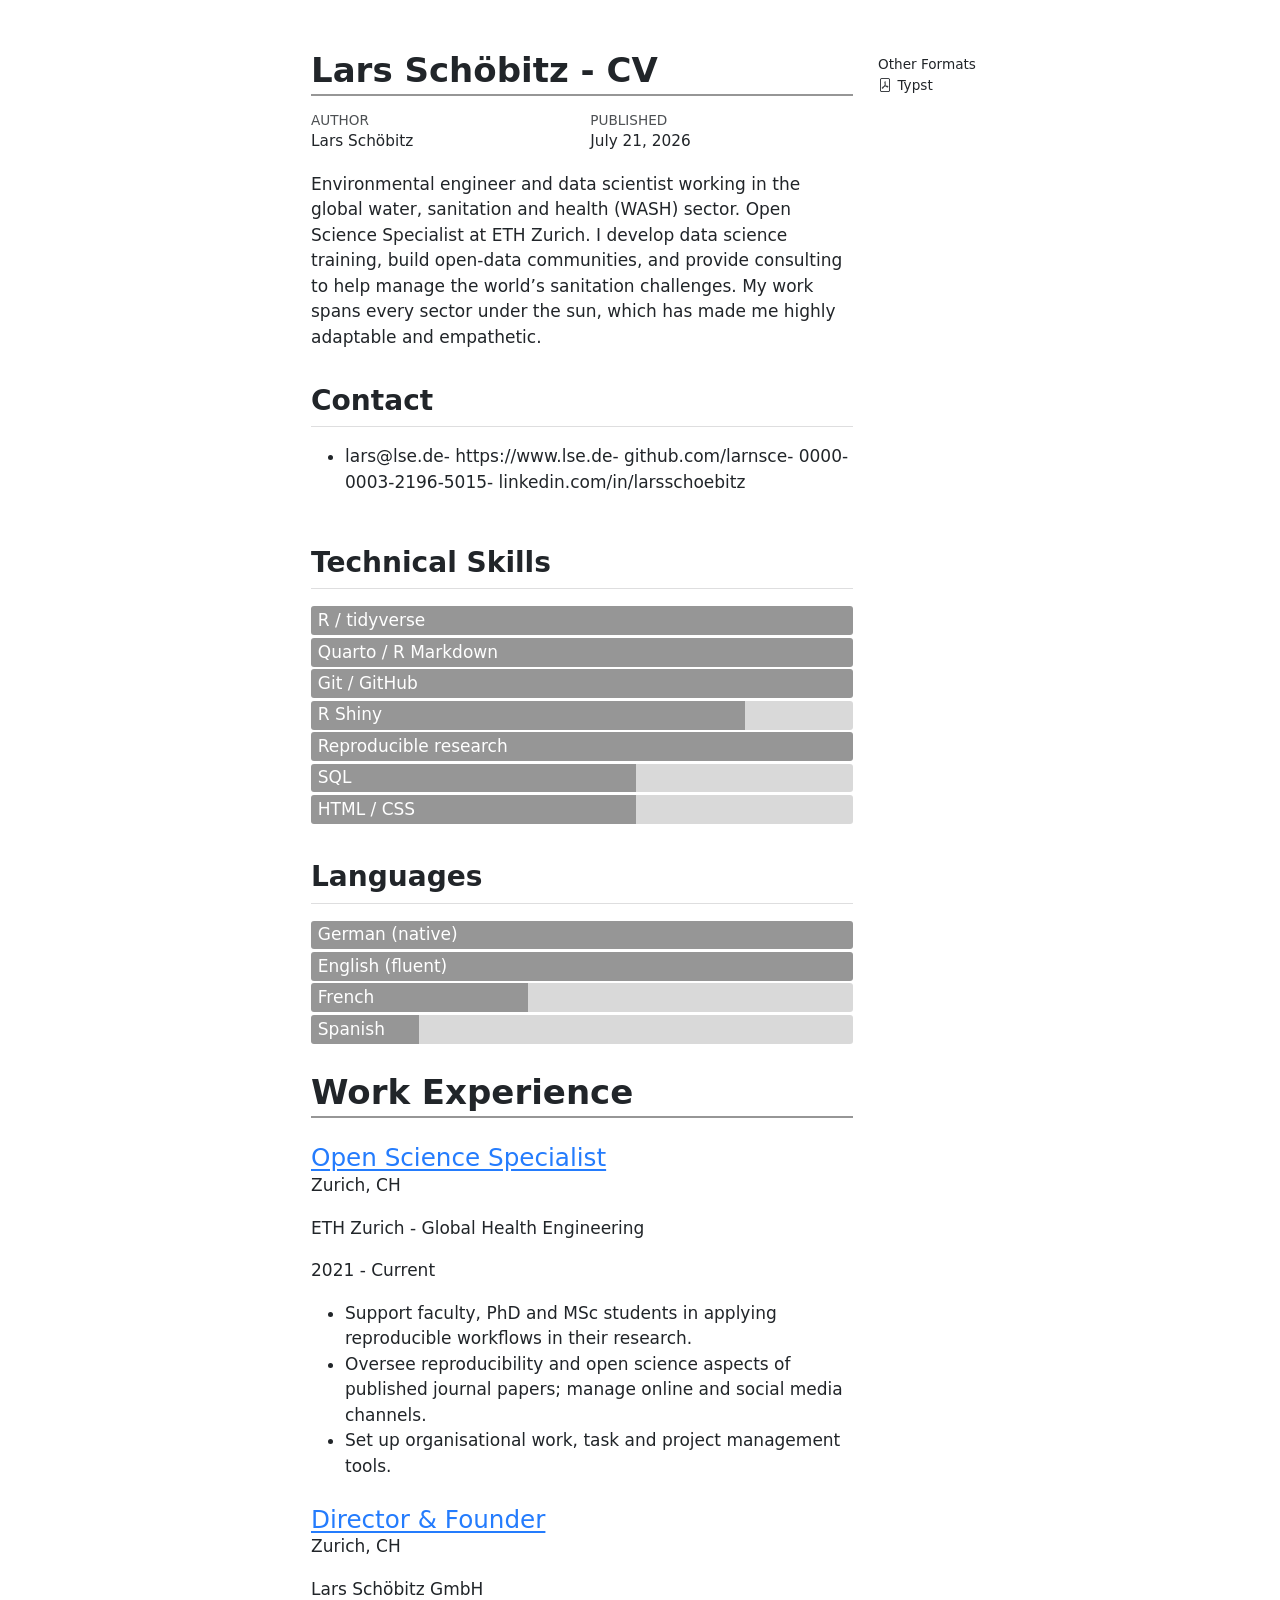
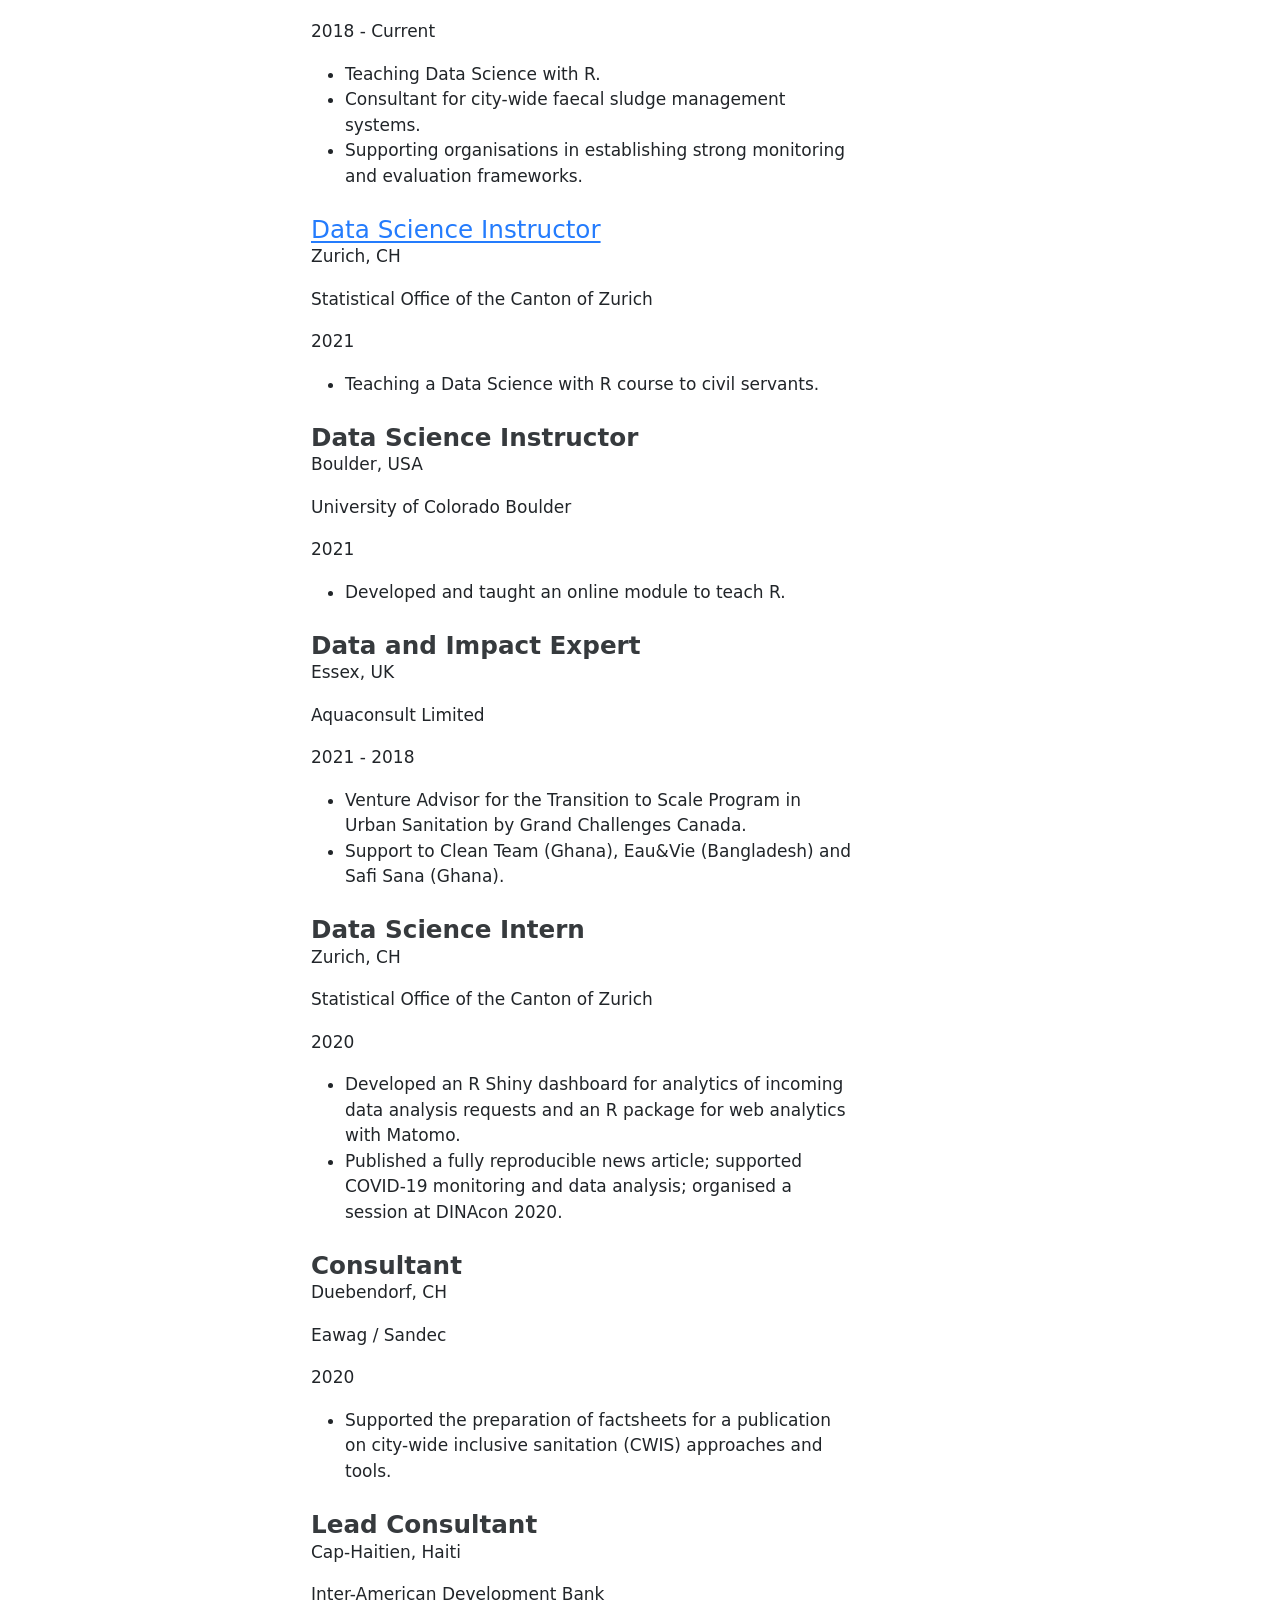
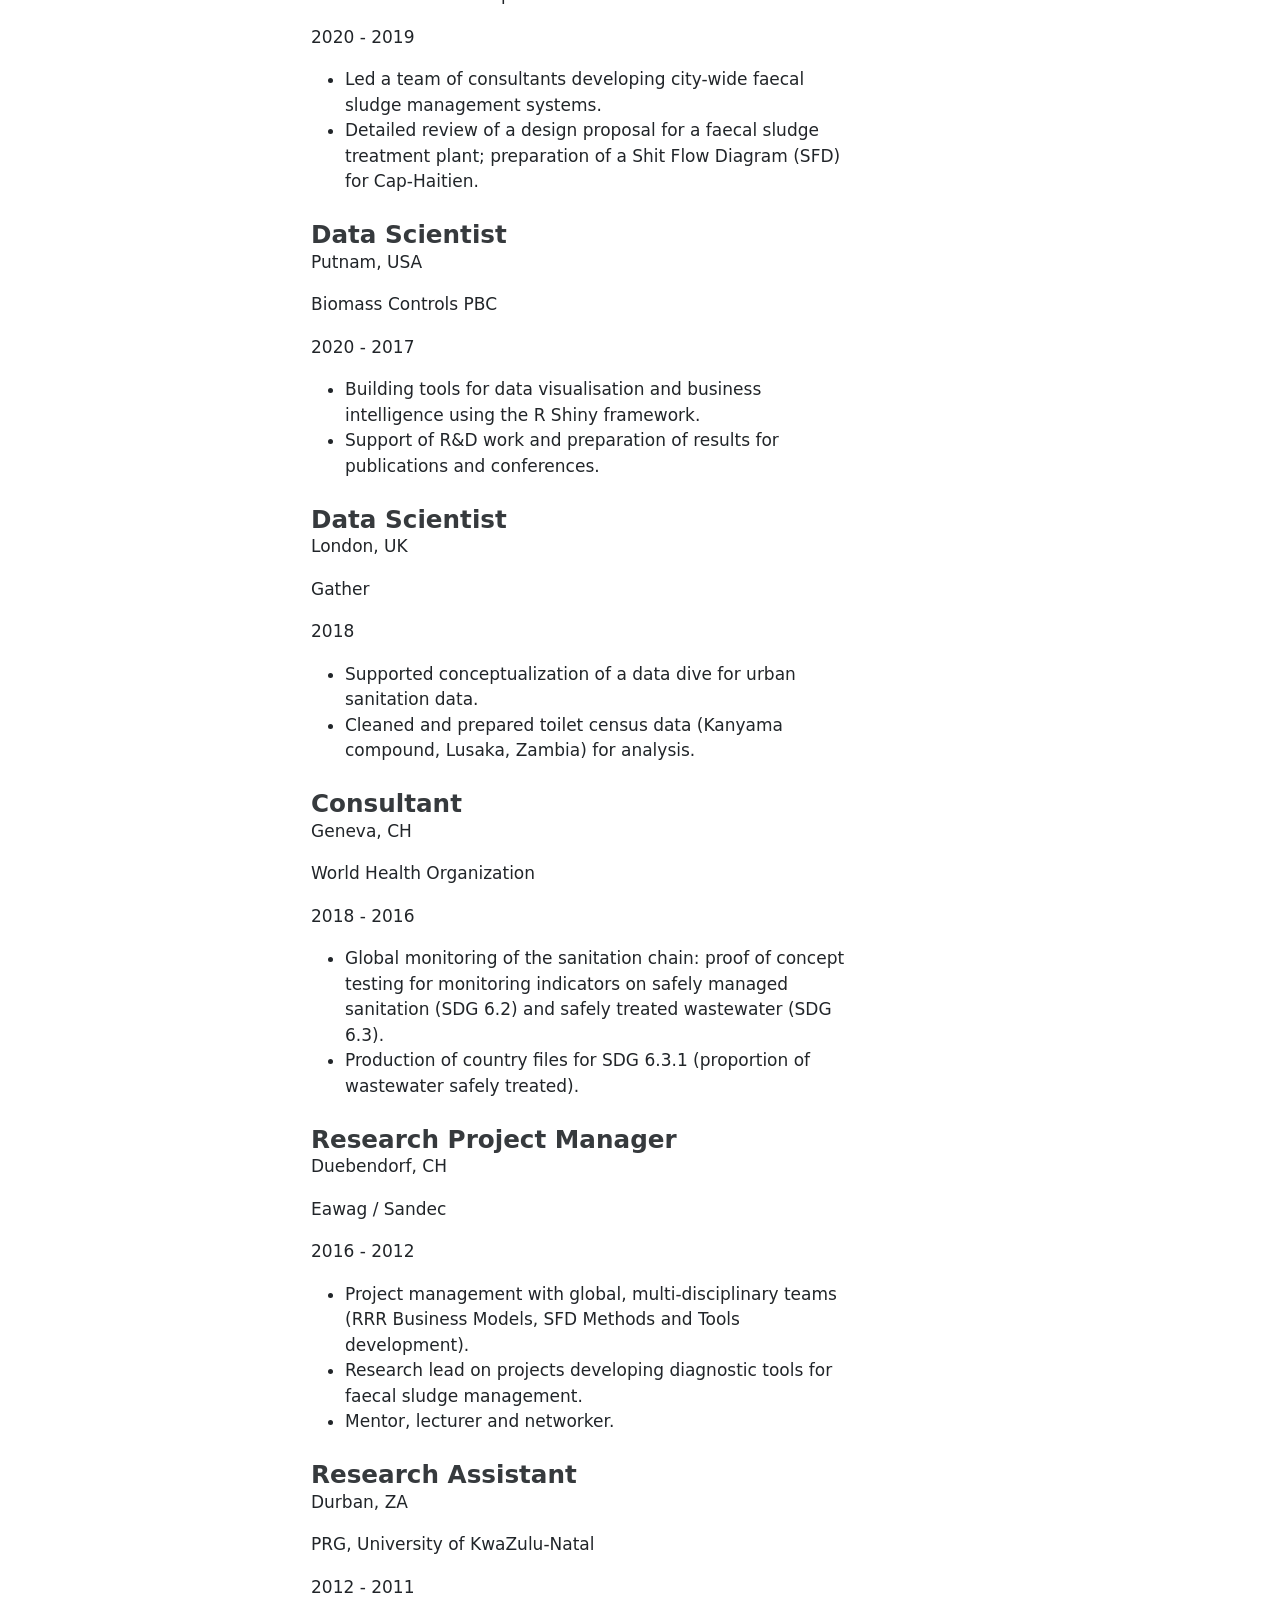
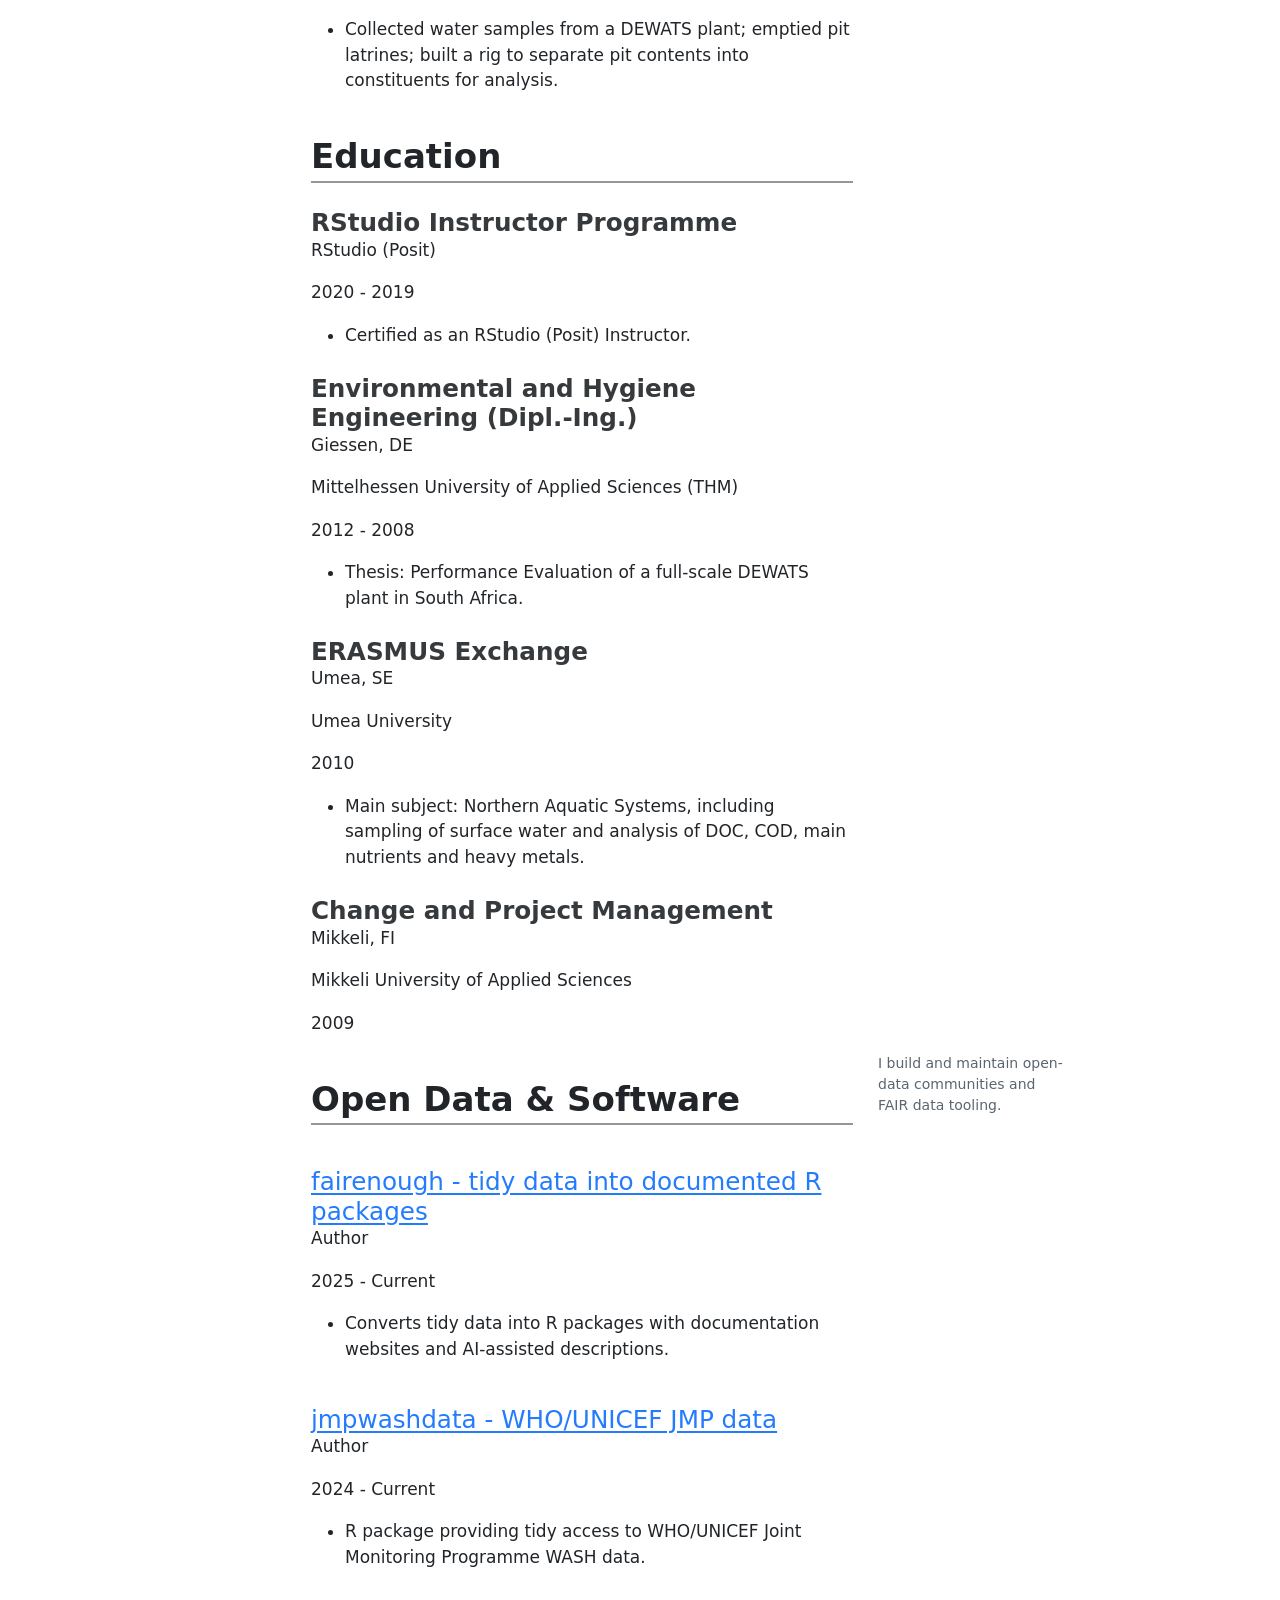
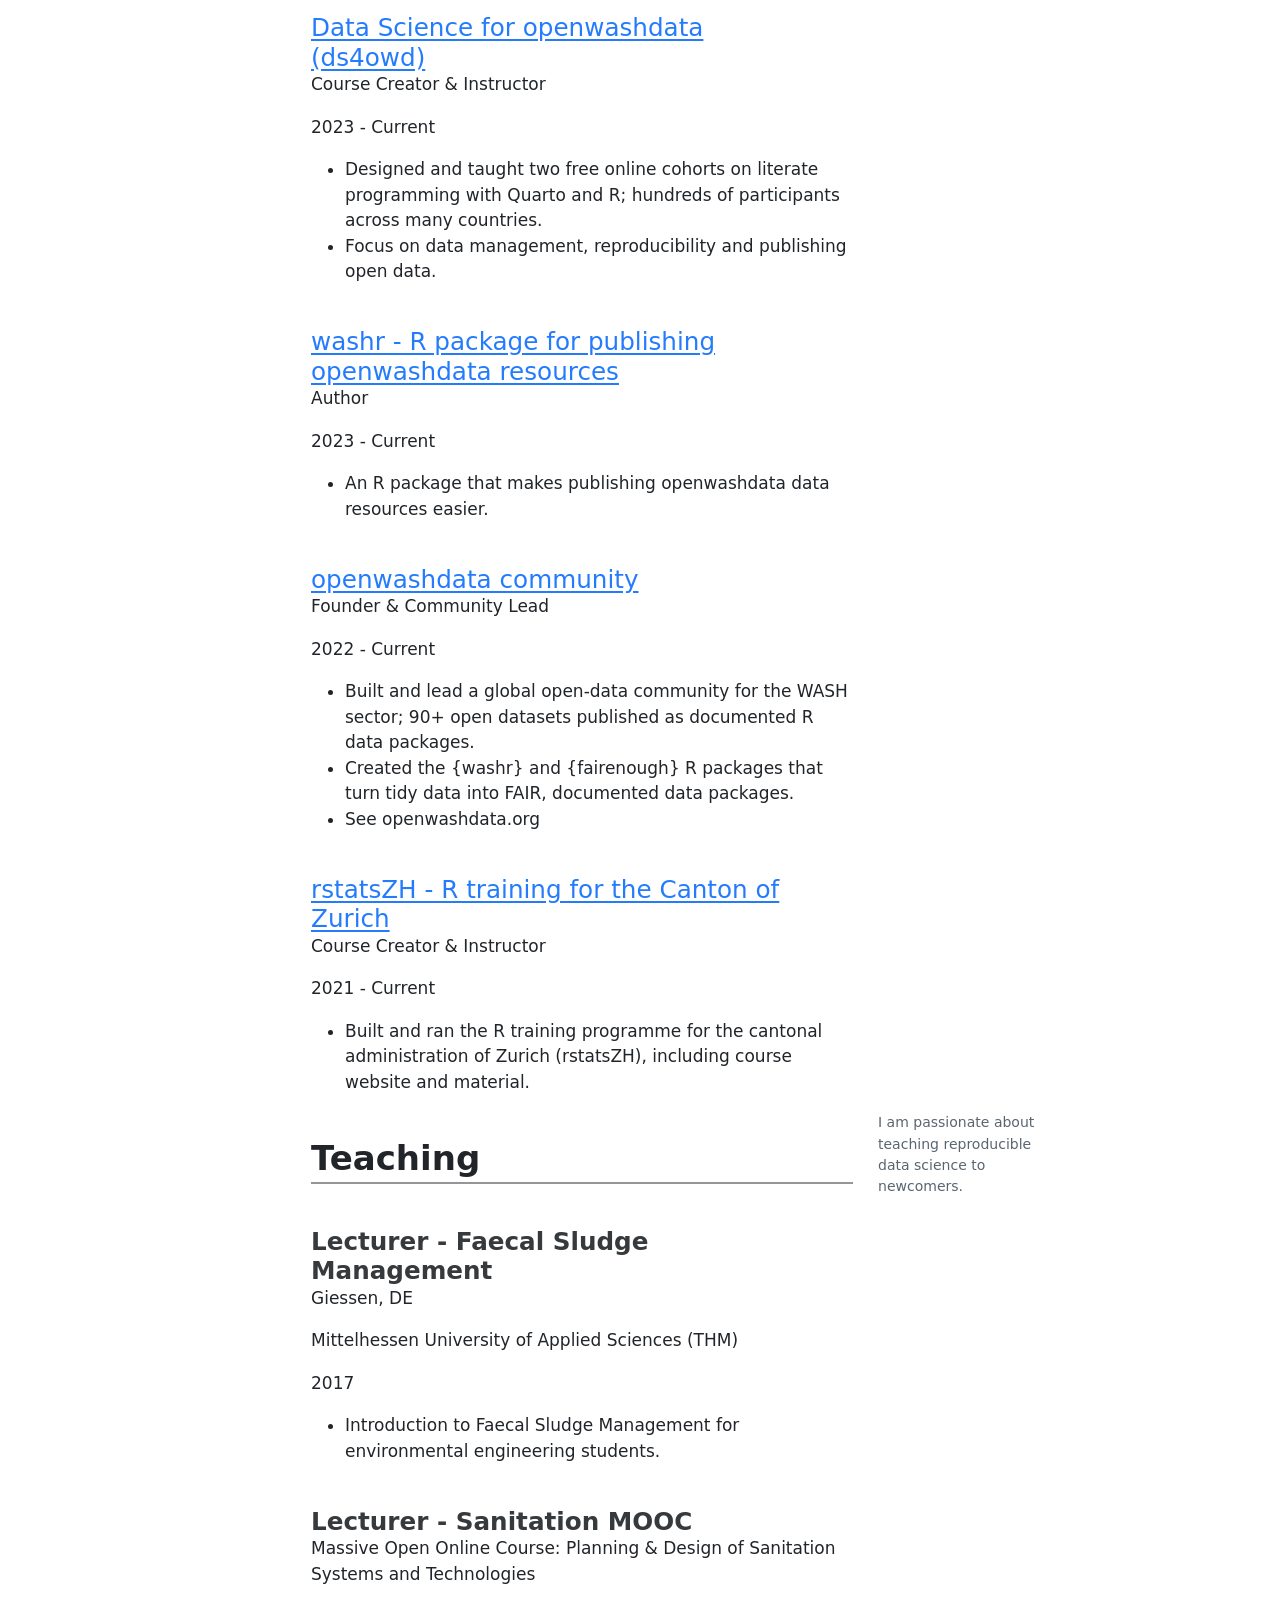
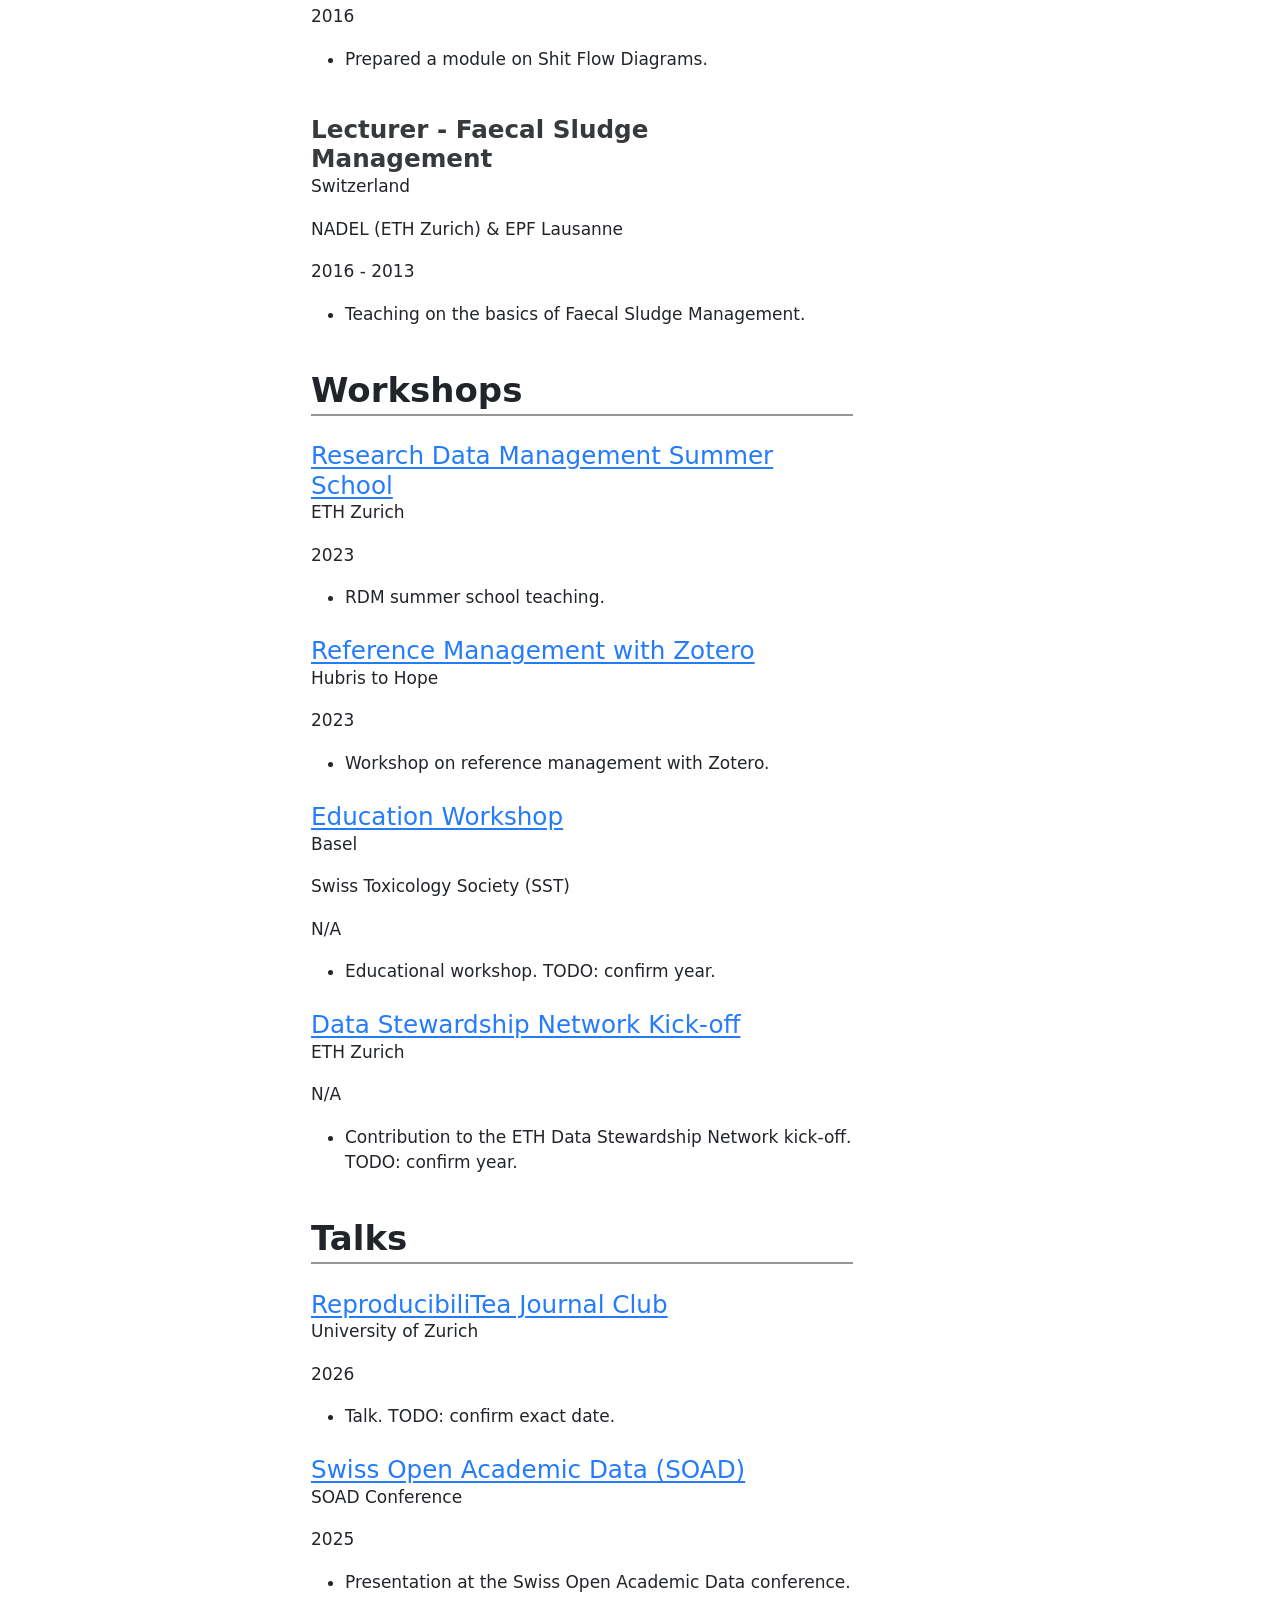
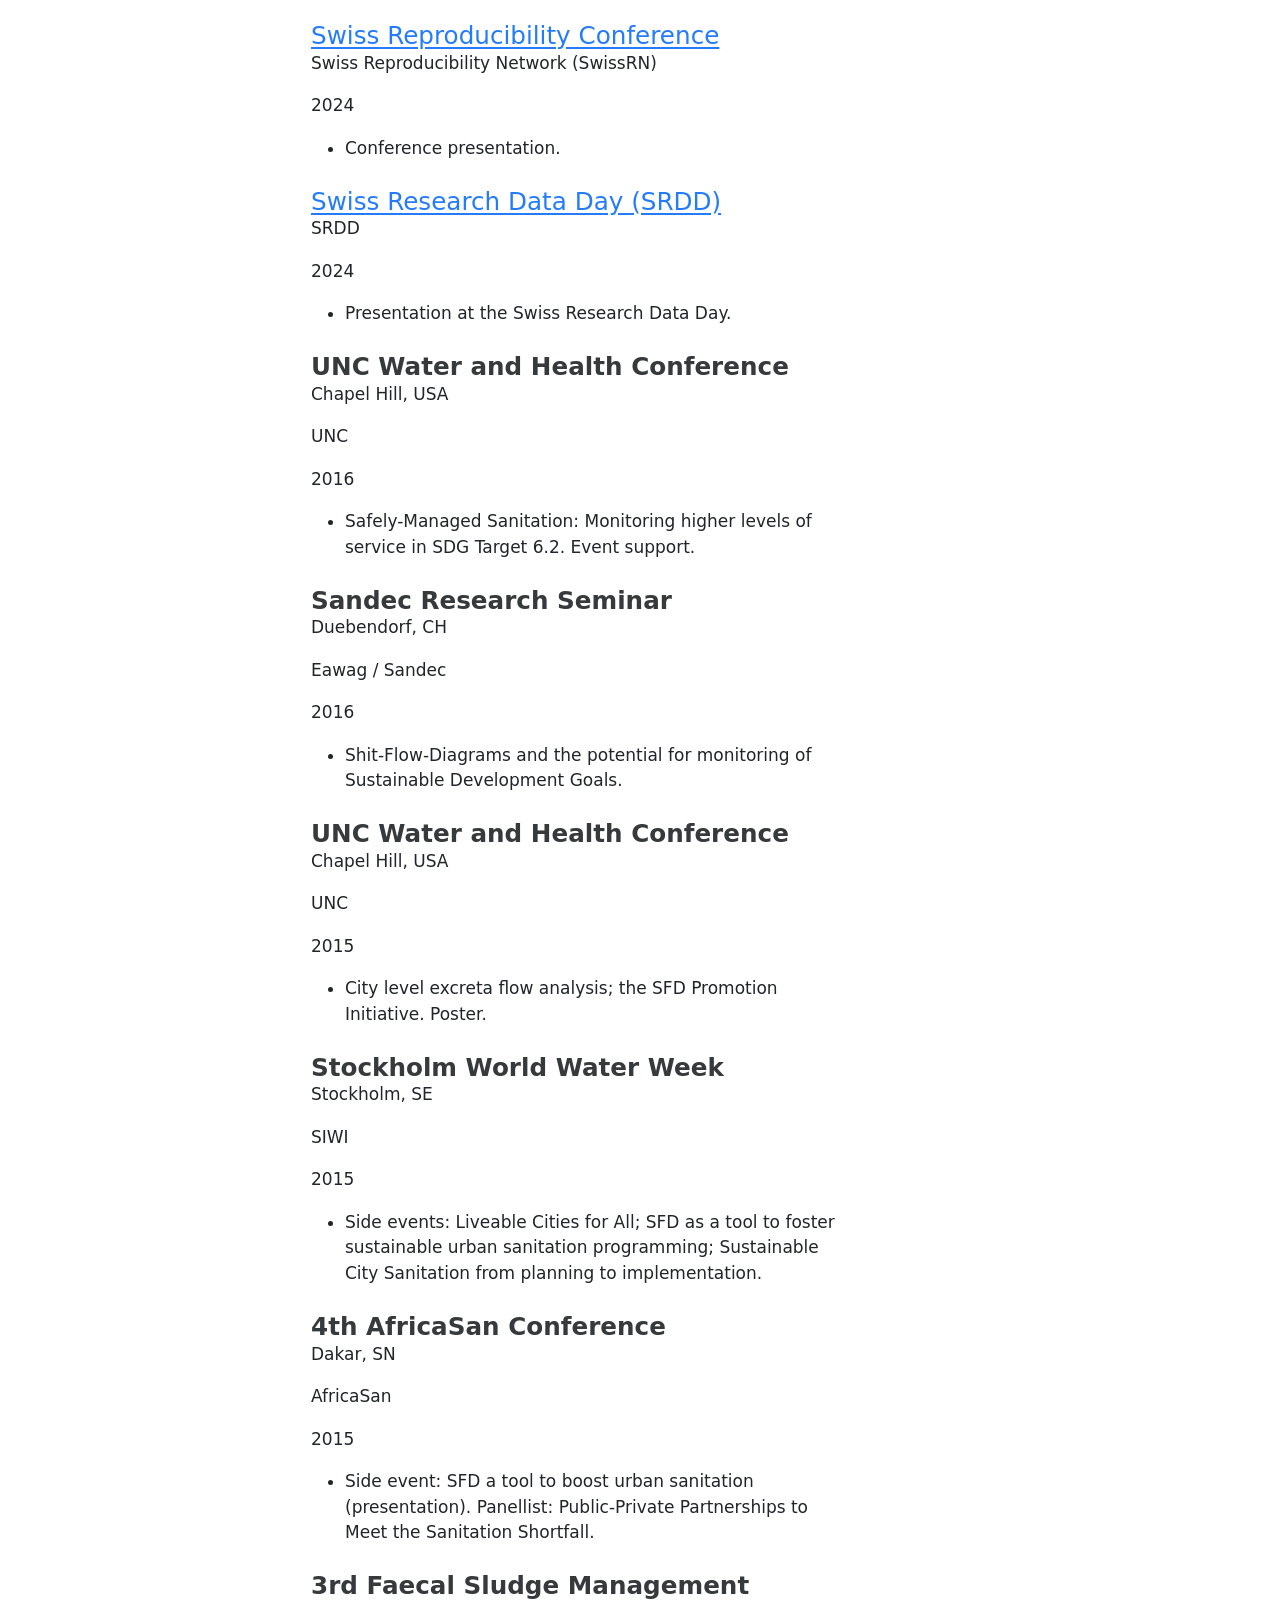
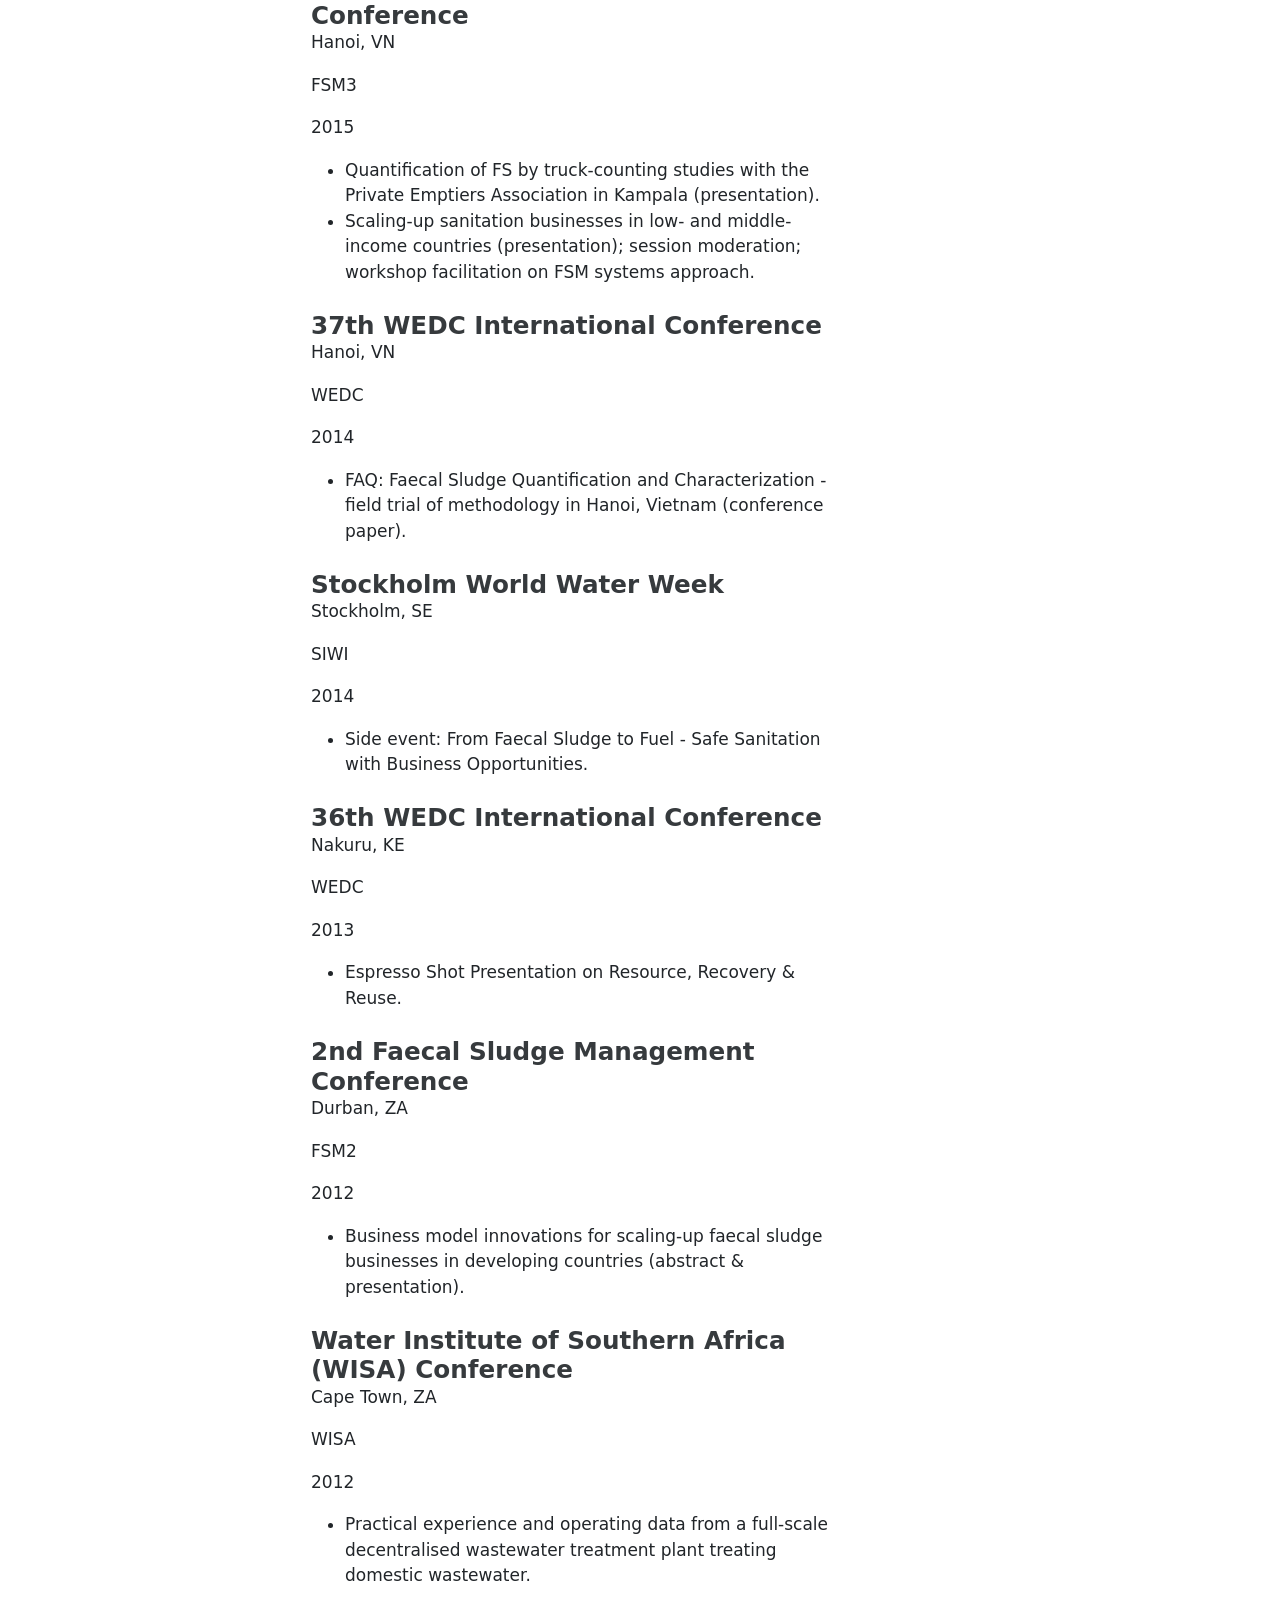
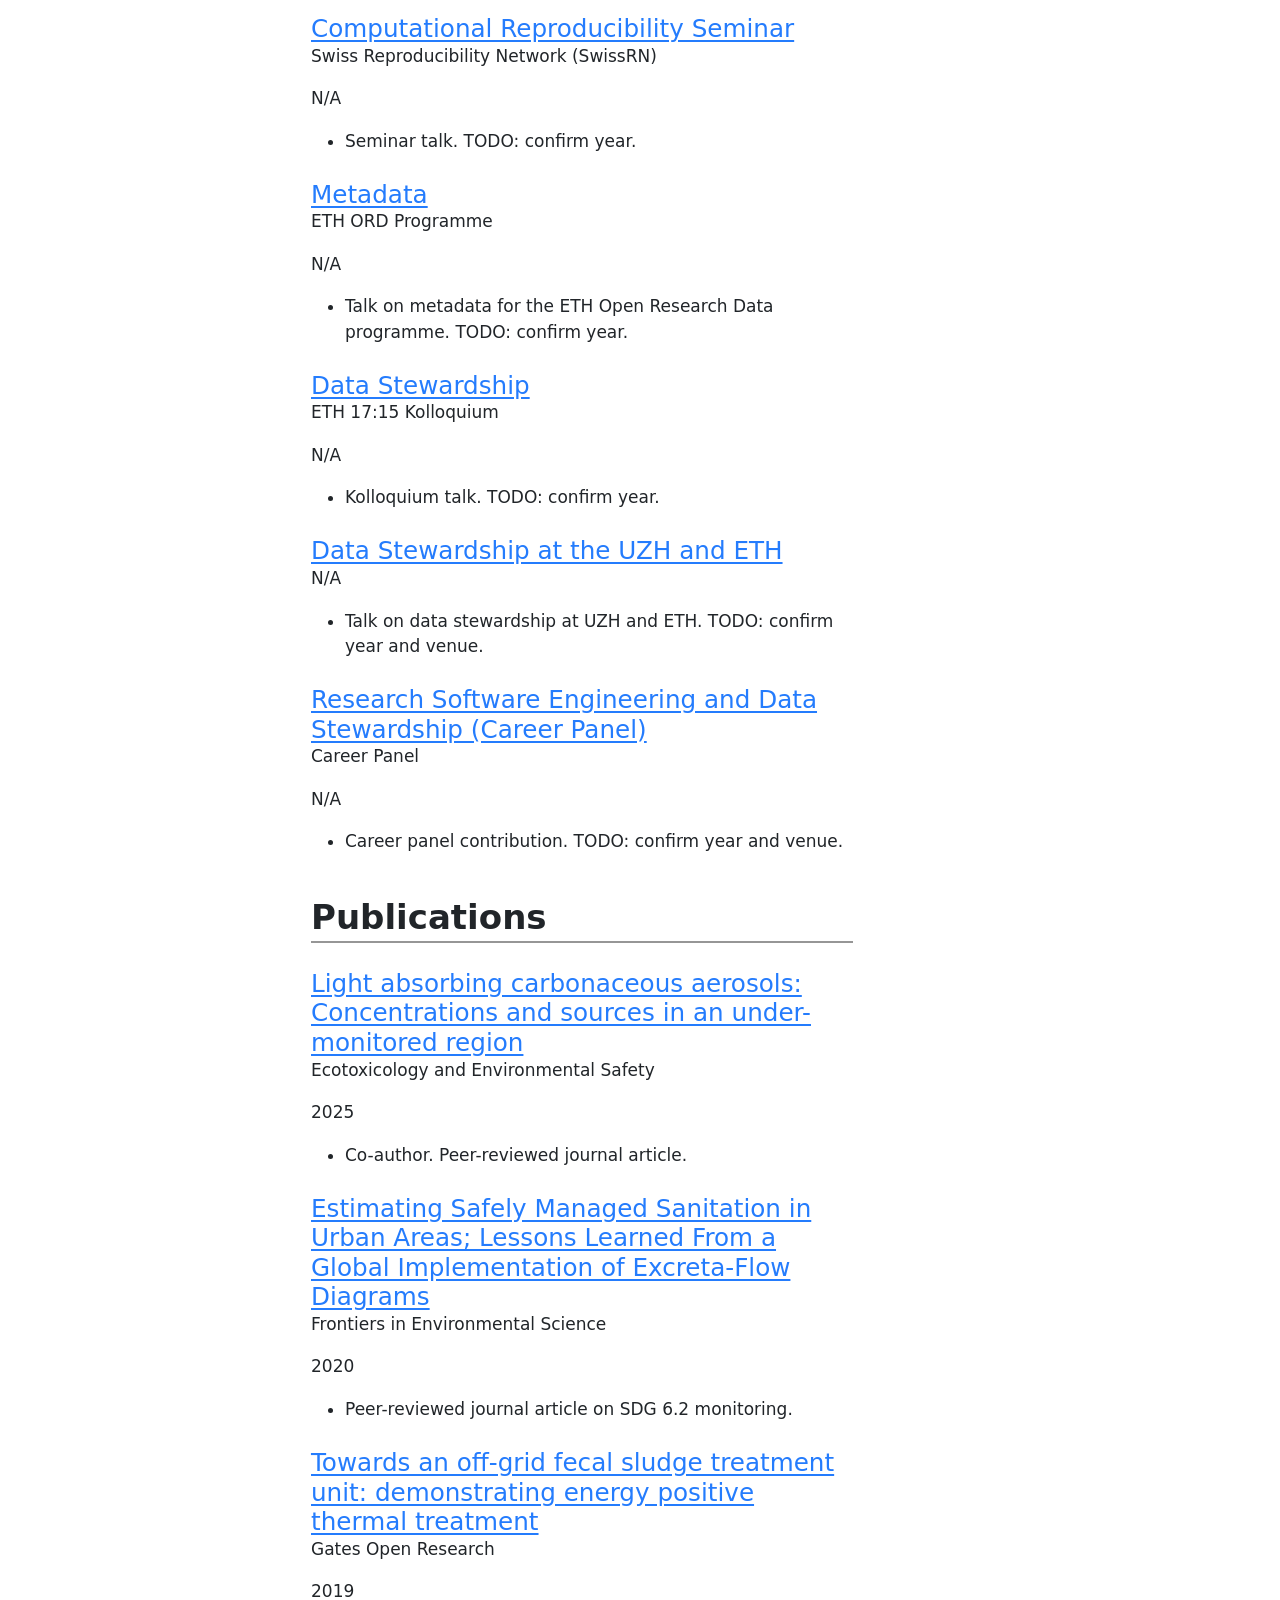
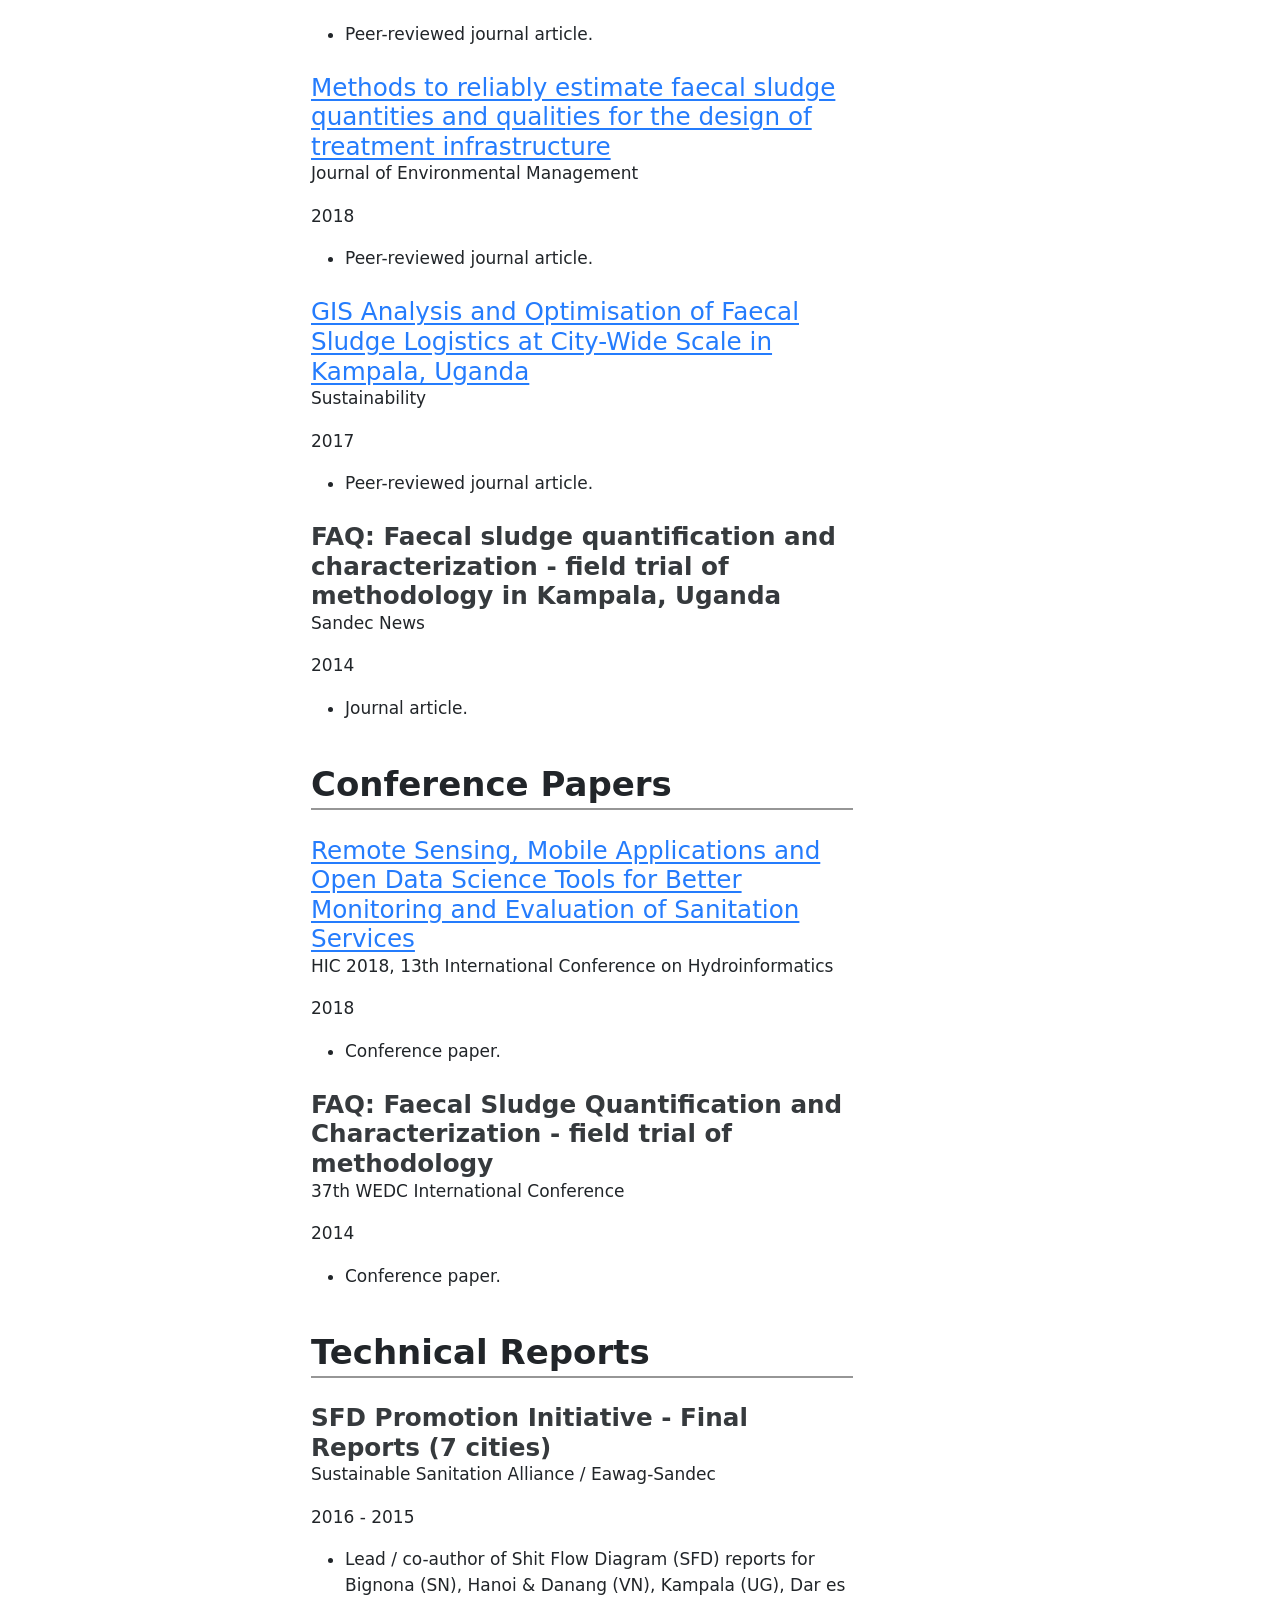
==== commit deb5fc8d: "Add historical conferences and technical skills section - Add 11 conferences/seminars (2012-2016) fr" ====
--- a/cv.html
+++ b/cv.html
@@ -2211,6 +2211,30 @@
 <li><i class="fa fa-envelope"></i> lars@lse.de- <i class="fa fa-globe"></i> https://www.lse.de- <i class="fa fa-github"></i> github.com/larnsce- <i class="fa fa-orcid"></i> 0000-0003-2196-5015- <i class="fa fa-linkedin"></i> linkedin.com/in/larsschoebitz</li>
 </ul>
 </section>
+<section id="technical-skills" class="level2 skills">
+<h2 class="skills anchored" data-anchor-id="technical-skills">Technical Skills</h2>
+<div class="skill-bar" style="background:linear-gradient(to right,#969696 100%, #d9d9d9 100% 100%)">
+R / tidyverse
+</div>
+<div class="skill-bar" style="background:linear-gradient(to right,#969696 100%, #d9d9d9 100% 100%)">
+Quarto / R Markdown
+</div>
+<div class="skill-bar" style="background:linear-gradient(to right,#969696 100%, #d9d9d9 100% 100%)">
+Git / GitHub
+</div>
+<div class="skill-bar" style="background:linear-gradient(to right,#969696 80%, #d9d9d9 80% 100%)">
+R Shiny
+</div>
+<div class="skill-bar" style="background:linear-gradient(to right,#969696 100%, #d9d9d9 100% 100%)">
+Reproducible research
+</div>
+<div class="skill-bar" style="background:linear-gradient(to right,#969696 60%, #d9d9d9 60% 100%)">
+SQL
+</div>
+<div class="skill-bar" style="background:linear-gradient(to right,#969696 60%, #d9d9d9 60% 100%)">
+HTML / CSS
+</div>
+</section>
 <section id="languages" class="level2 skills">
 <h2 class="skills anchored" data-anchor-id="languages">Languages</h2>
 <div class="skill-bar" style="background:linear-gradient(to right,#969696 100%, #d9d9d9 100% 100%)">
@@ -2550,6 +2574,106 @@
 <p>2024</p>
 <ul>
 <li>Presentation at the Swiss Research Data Day.</li>
+</ul>
+</section>
+<section id="unc-water-and-health-conference" class="level3">
+<h3 class="anchored" data-anchor-id="unc-water-and-health-conference">UNC Water and Health Conference</h3>
+<p>Chapel Hill, USA</p>
+<p>UNC</p>
+<p>2016</p>
+<ul>
+<li>Safely-Managed Sanitation: Monitoring higher levels of service in SDG Target 6.2. Event support.</li>
+</ul>
+</section>
+<section id="sandec-research-seminar" class="level3">
+<h3 class="anchored" data-anchor-id="sandec-research-seminar">Sandec Research Seminar</h3>
+<p>Duebendorf, CH</p>
+<p>Eawag / Sandec</p>
+<p>2016</p>
+<ul>
+<li>Shit-Flow-Diagrams and the potential for monitoring of Sustainable Development Goals.</li>
+</ul>
+</section>
+<section id="unc-water-and-health-conference-1" class="level3">
+<h3 class="anchored" data-anchor-id="unc-water-and-health-conference-1">UNC Water and Health Conference</h3>
+<p>Chapel Hill, USA</p>
+<p>UNC</p>
+<p>2015</p>
+<ul>
+<li>City level excreta flow analysis; the SFD Promotion Initiative. Poster.</li>
+</ul>
+</section>
+<section id="stockholm-world-water-week" class="level3">
+<h3 class="anchored" data-anchor-id="stockholm-world-water-week">Stockholm World Water Week</h3>
+<p>Stockholm, SE</p>
+<p>SIWI</p>
+<p>2015</p>
+<ul>
+<li>Side events: Liveable Cities for All; SFD as a tool to foster sustainable urban sanitation programming; Sustainable City Sanitation from planning to implementation.</li>
+</ul>
+</section>
+<section id="th-africasan-conference" class="level3">
+<h3 class="anchored" data-anchor-id="th-africasan-conference">4th AfricaSan Conference</h3>
+<p>Dakar, SN</p>
+<p>AfricaSan</p>
+<p>2015</p>
+<ul>
+<li>Side event: SFD a tool to boost urban sanitation (presentation). Panellist: Public-Private Partnerships to Meet the Sanitation Shortfall.</li>
+</ul>
+</section>
+<section id="rd-faecal-sludge-management-conference" class="level3">
+<h3 class="anchored" data-anchor-id="rd-faecal-sludge-management-conference">3rd Faecal Sludge Management Conference</h3>
+<p>Hanoi, VN</p>
+<p>FSM3</p>
+<p>2015</p>
+<ul>
+<li>Quantification of FS by truck-counting studies with the Private Emptiers Association in Kampala (presentation).</li>
+<li>Scaling-up sanitation businesses in low- and middle-income countries (presentation); session moderation; workshop facilitation on FSM systems approach.</li>
+</ul>
+</section>
+<section id="th-wedc-international-conference" class="level3">
+<h3 class="anchored" data-anchor-id="th-wedc-international-conference">37th WEDC International Conference</h3>
+<p>Hanoi, VN</p>
+<p>WEDC</p>
+<p>2014</p>
+<ul>
+<li>FAQ: Faecal Sludge Quantification and Characterization - field trial of methodology in Hanoi, Vietnam (conference paper).</li>
+</ul>
+</section>
+<section id="stockholm-world-water-week-1" class="level3">
+<h3 class="anchored" data-anchor-id="stockholm-world-water-week-1">Stockholm World Water Week</h3>
+<p>Stockholm, SE</p>
+<p>SIWI</p>
+<p>2014</p>
+<ul>
+<li>Side event: From Faecal Sludge to Fuel - Safe Sanitation with Business Opportunities.</li>
+</ul>
+</section>
+<section id="th-wedc-international-conference-1" class="level3">
+<h3 class="anchored" data-anchor-id="th-wedc-international-conference-1">36th WEDC International Conference</h3>
+<p>Nakuru, KE</p>
+<p>WEDC</p>
+<p>2013</p>
+<ul>
+<li>Espresso Shot Presentation on Resource, Recovery &amp; Reuse.</li>
+</ul>
+</section>
+<section id="nd-faecal-sludge-management-conference" class="level3">
+<h3 class="anchored" data-anchor-id="nd-faecal-sludge-management-conference">2nd Faecal Sludge Management Conference</h3>
+<p>Durban, ZA</p>
+<p>FSM2</p>
+<p>2012</p>
+<ul>
+<li>Business model innovations for scaling-up faecal sludge businesses in developing countries (abstract &amp; presentation).</li>
+</ul>
+</section>
+<section id="water-institute-of-southern-africa-wisa-conference" class="level3">
+<h3 class="anchored" data-anchor-id="water-institute-of-southern-africa-wisa-conference">Water Institute of Southern Africa (WISA) Conference</h3>
+<p>Cape Town, ZA</p>
+<p>WISA</p>
+<p>2012</p>
+<ul>
+<li>Practical experience and operating data from a full-scale decentralised wastewater treatment plant treating domestic wastewater.</li>
 </ul>
 </section>
 <section id="computational-reproducibility-seminar" class="level3">
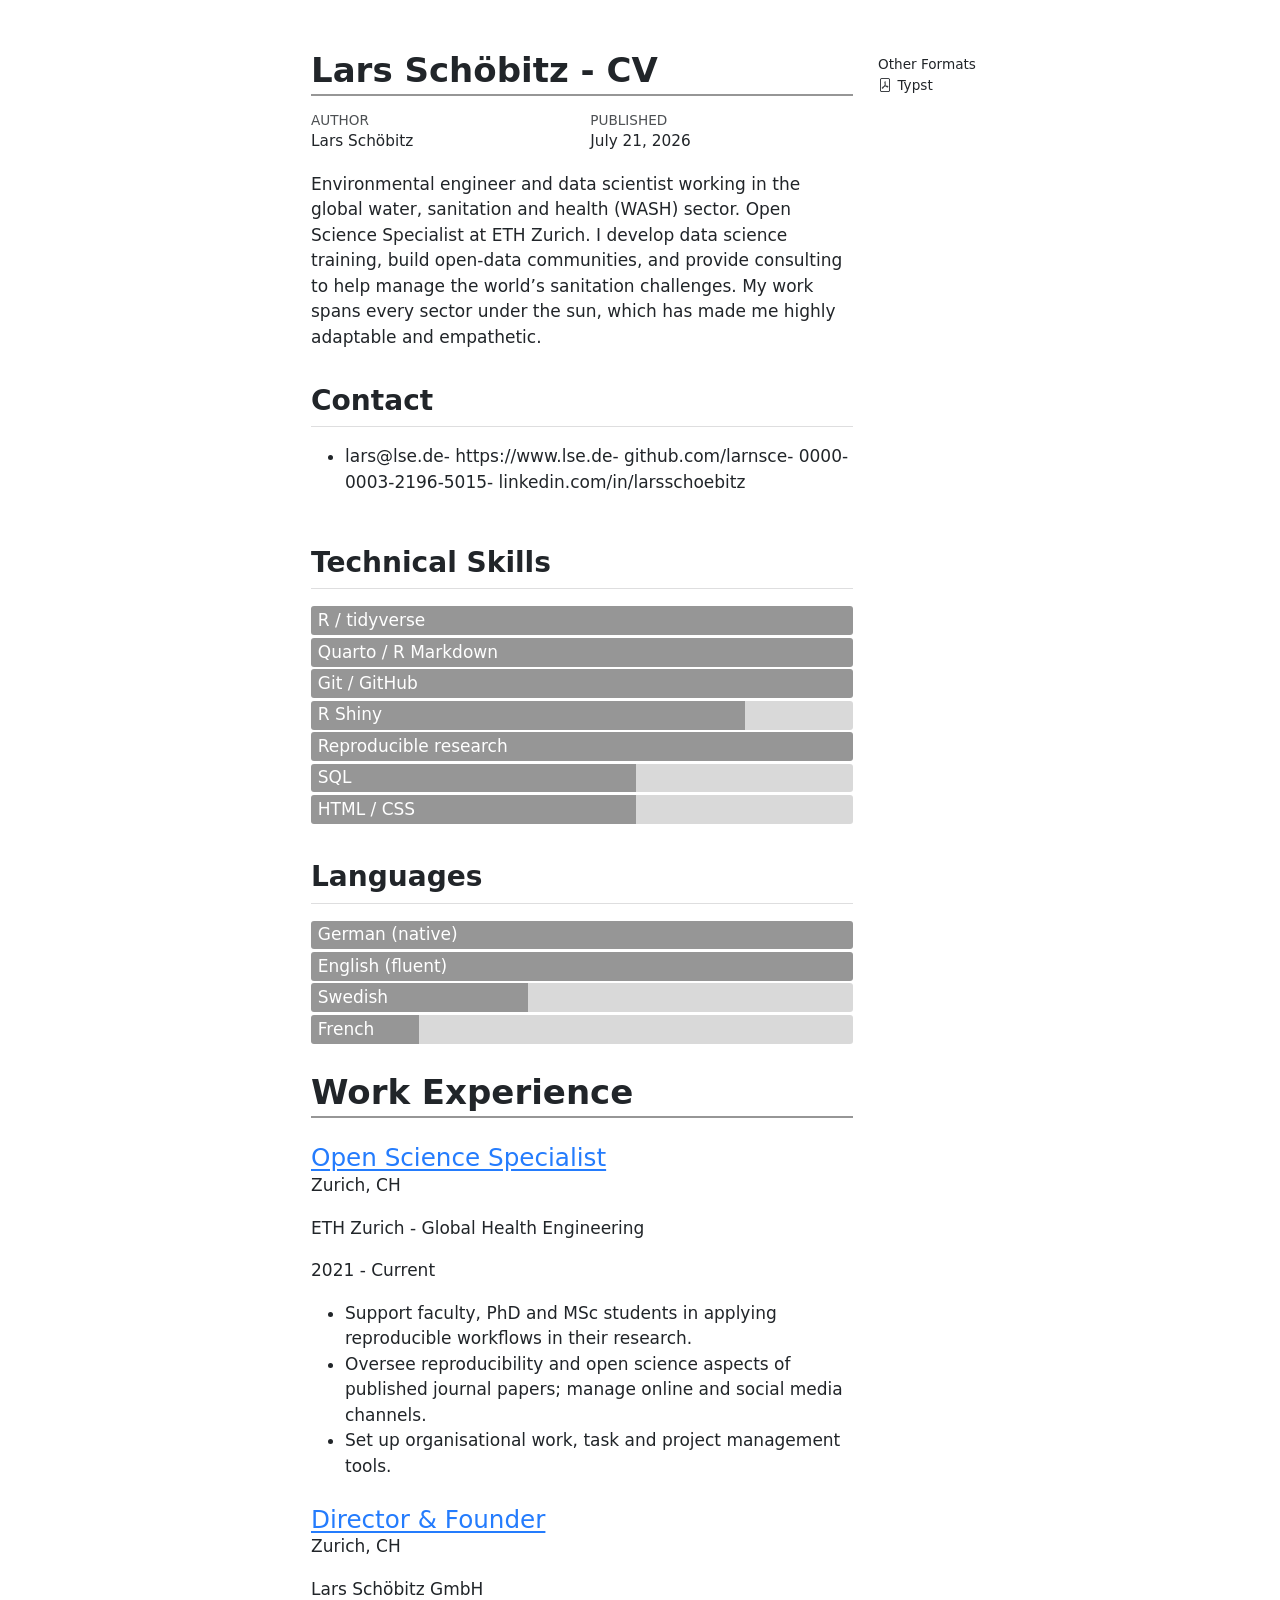
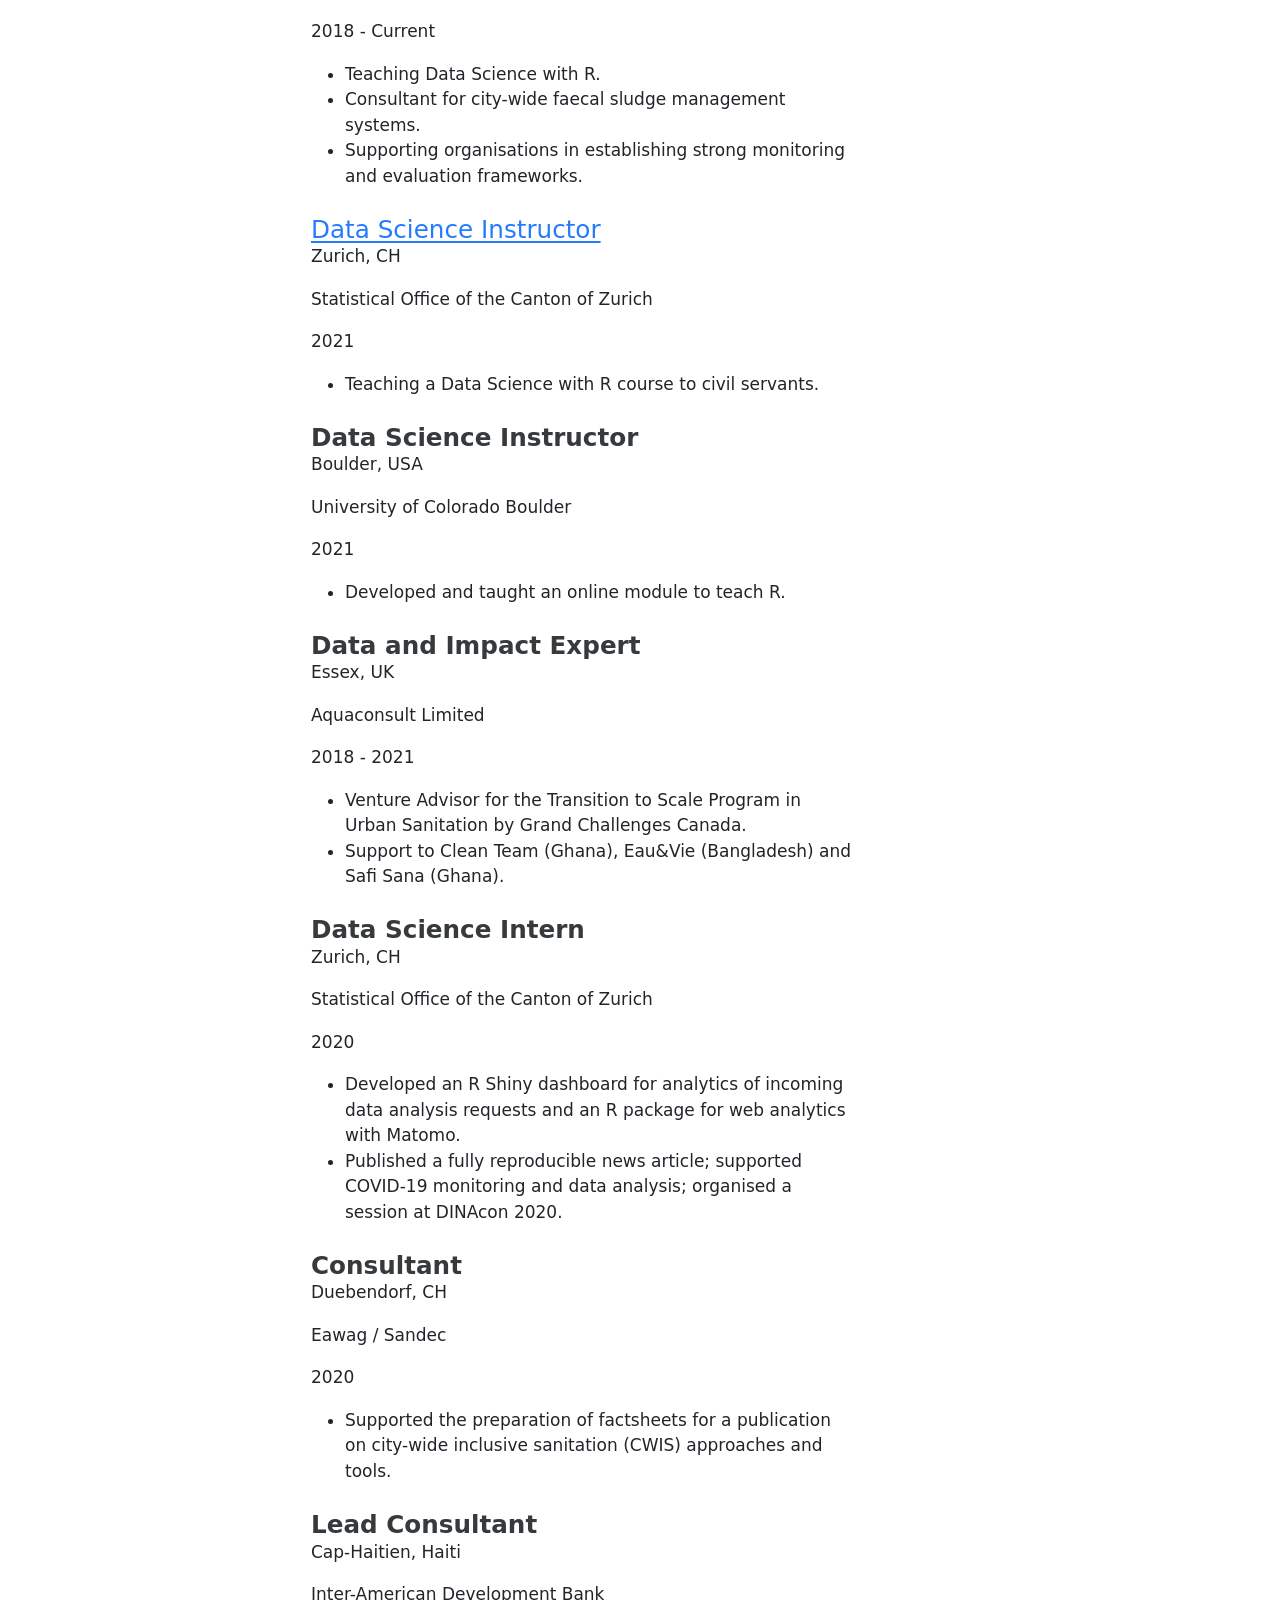
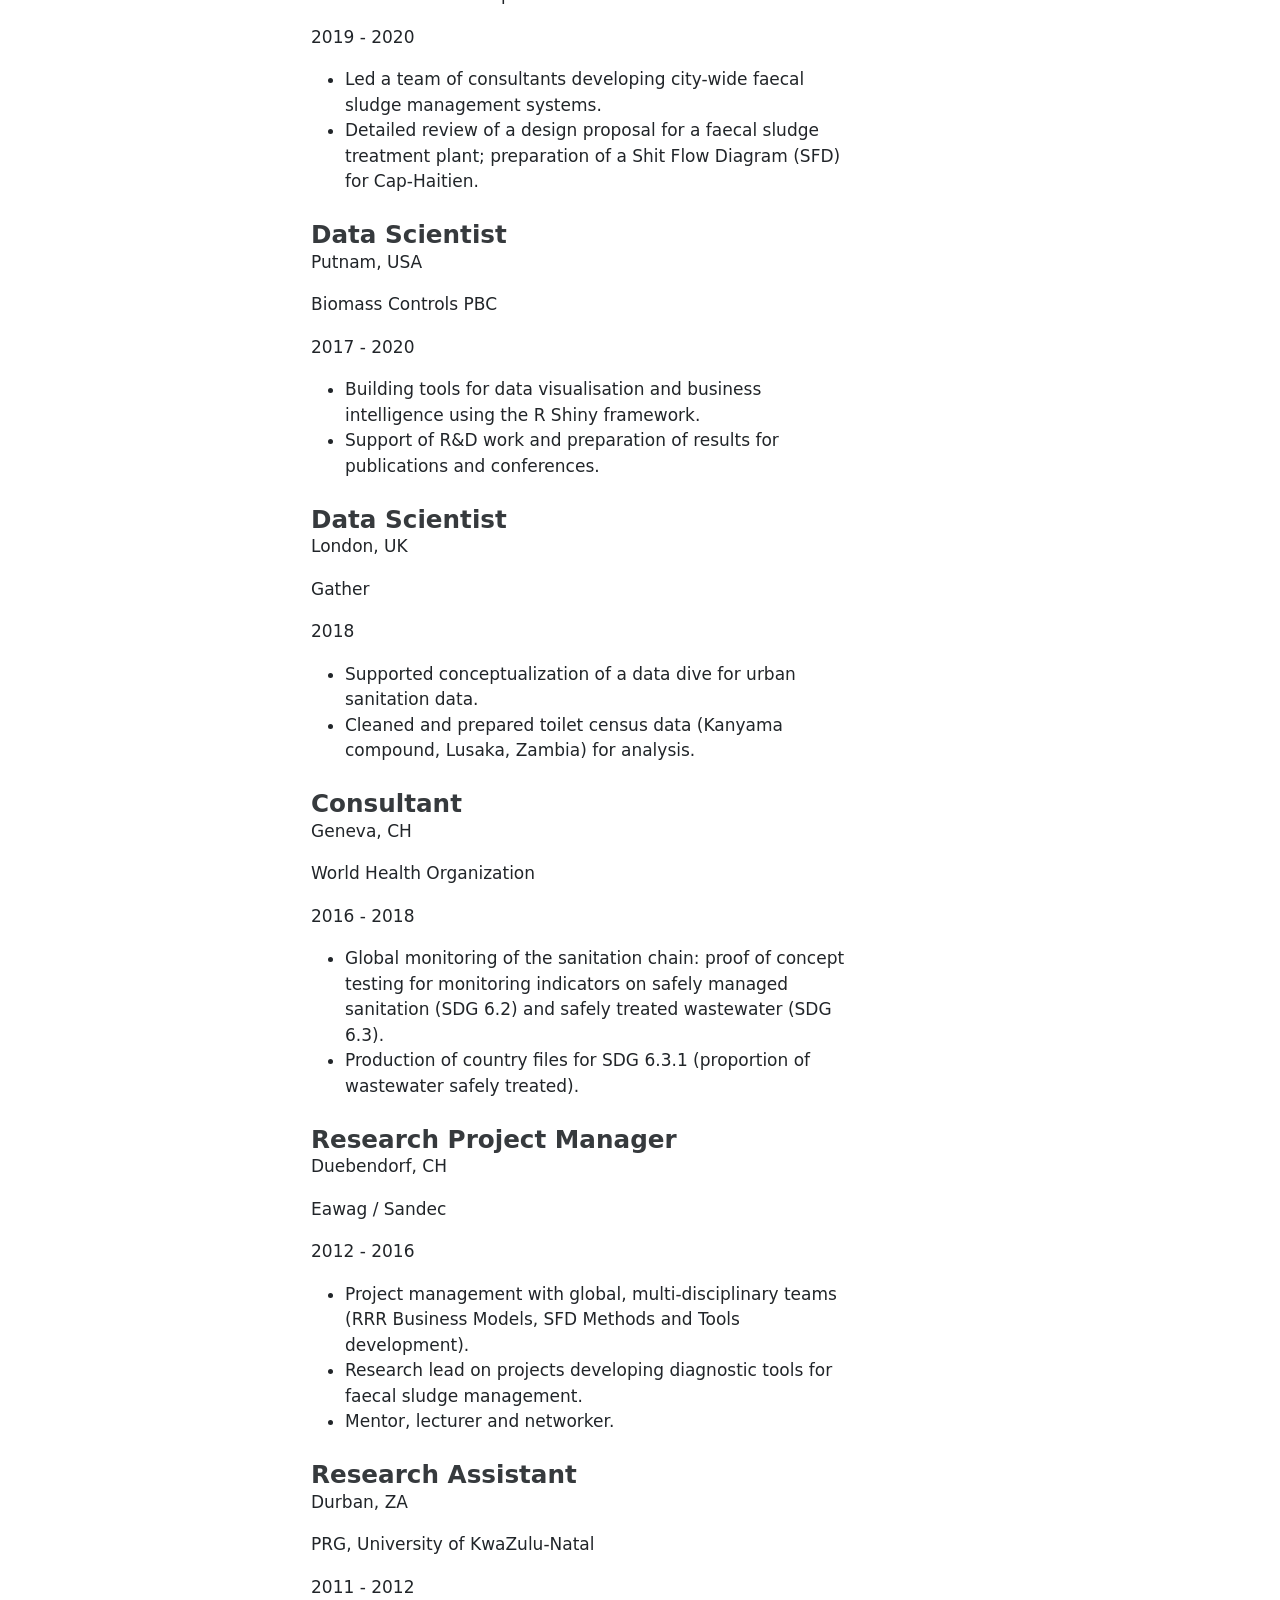
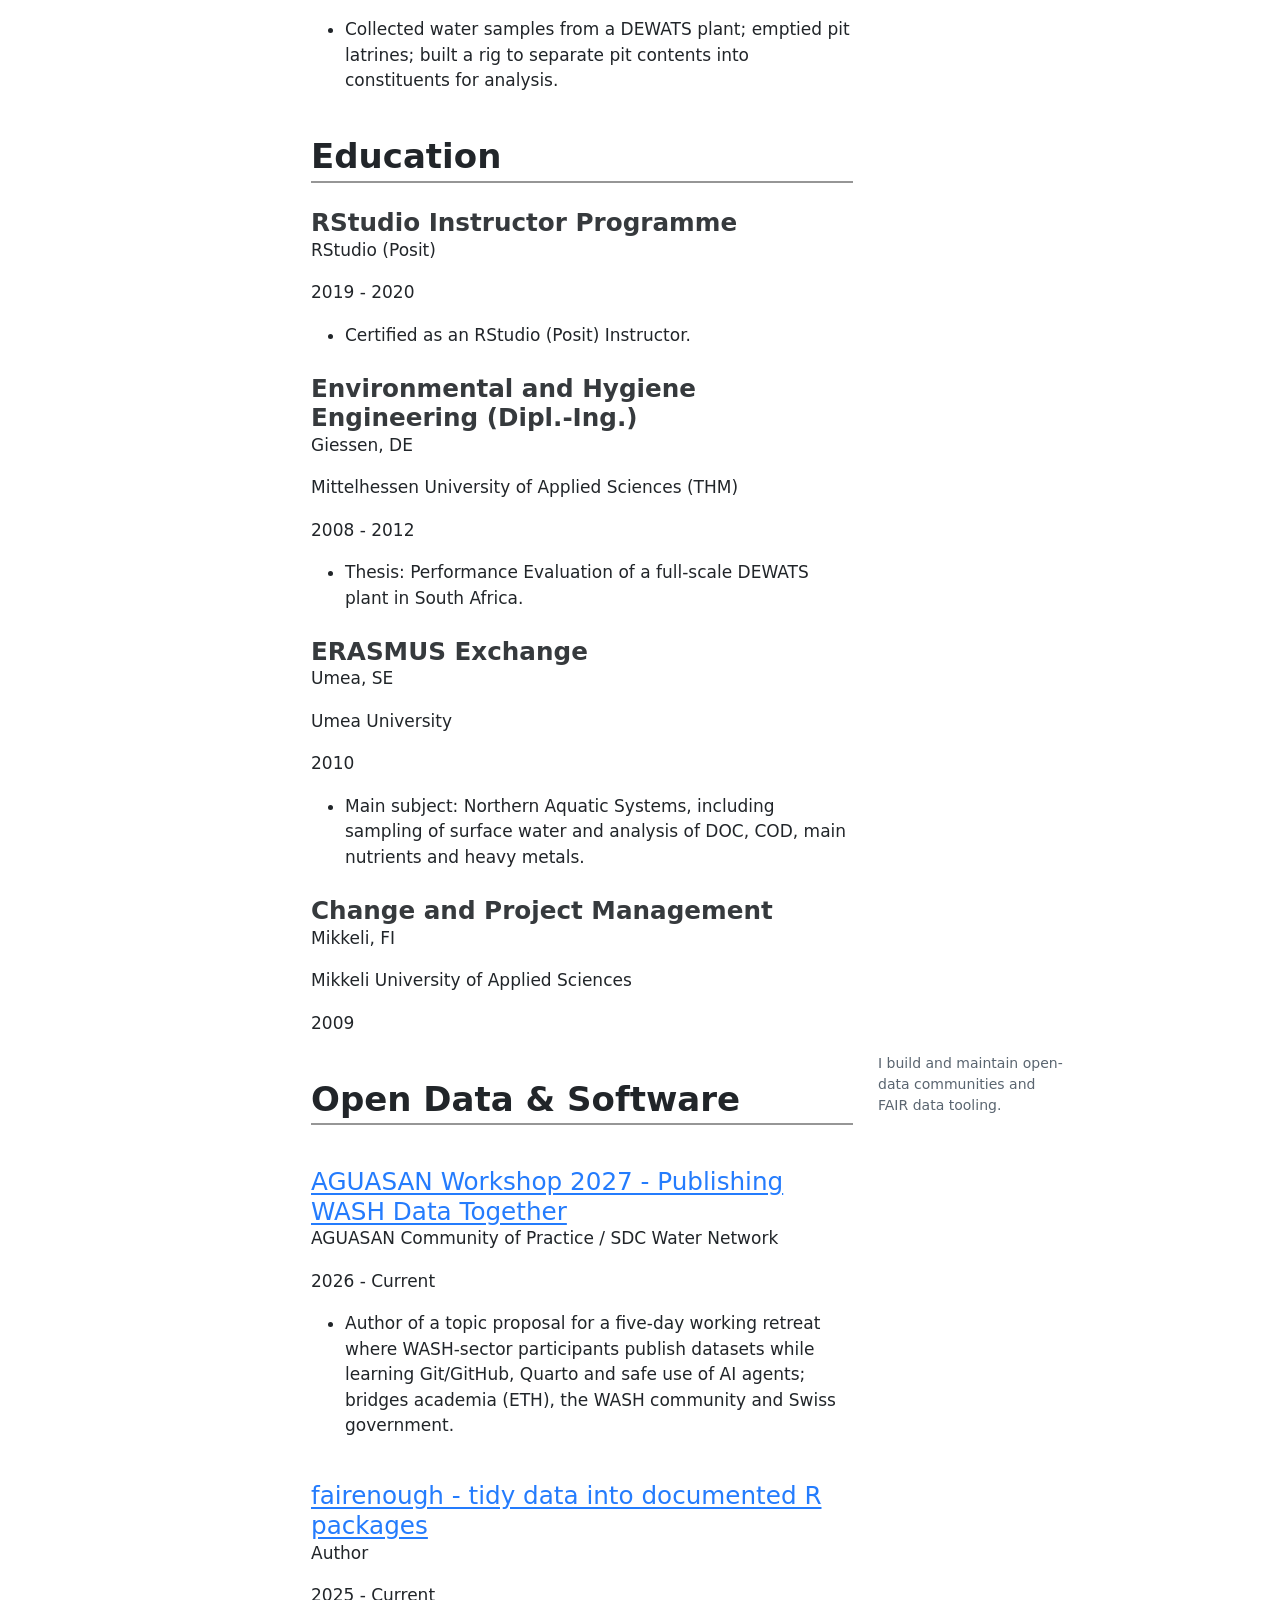
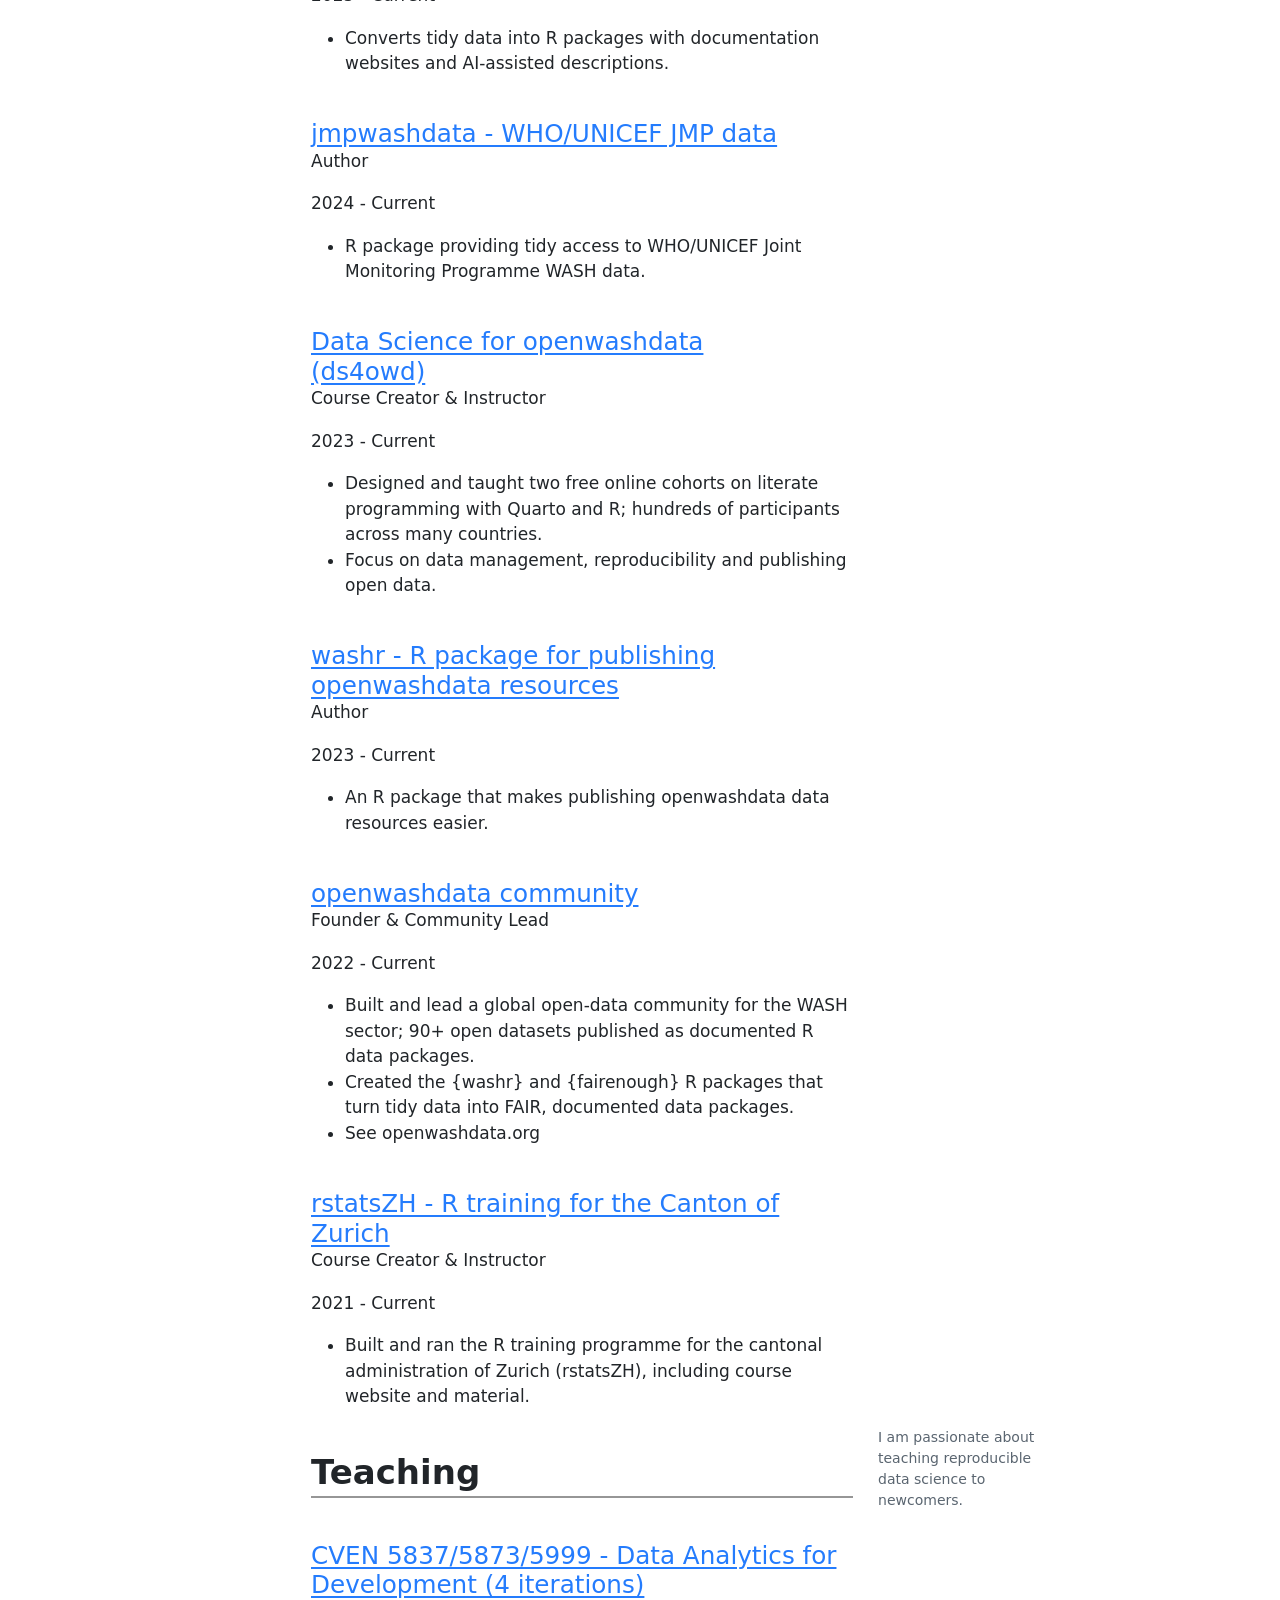
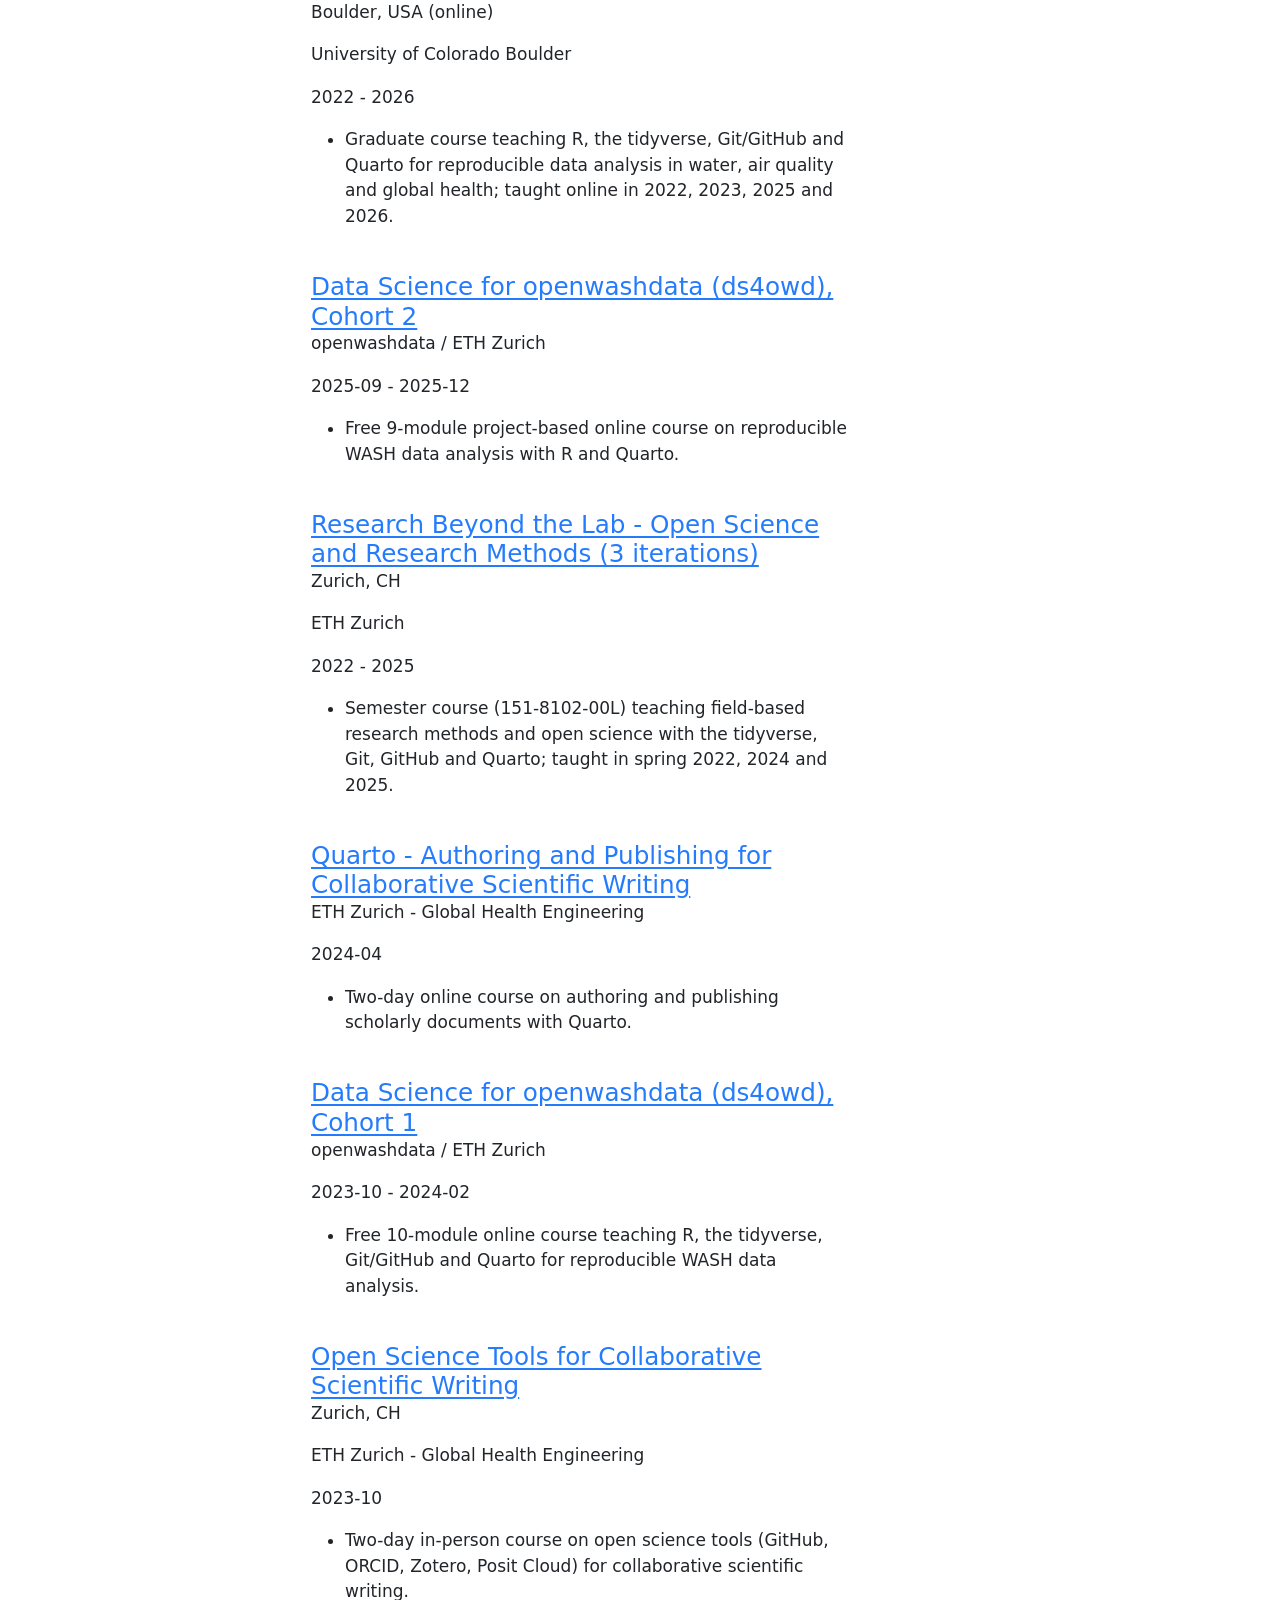
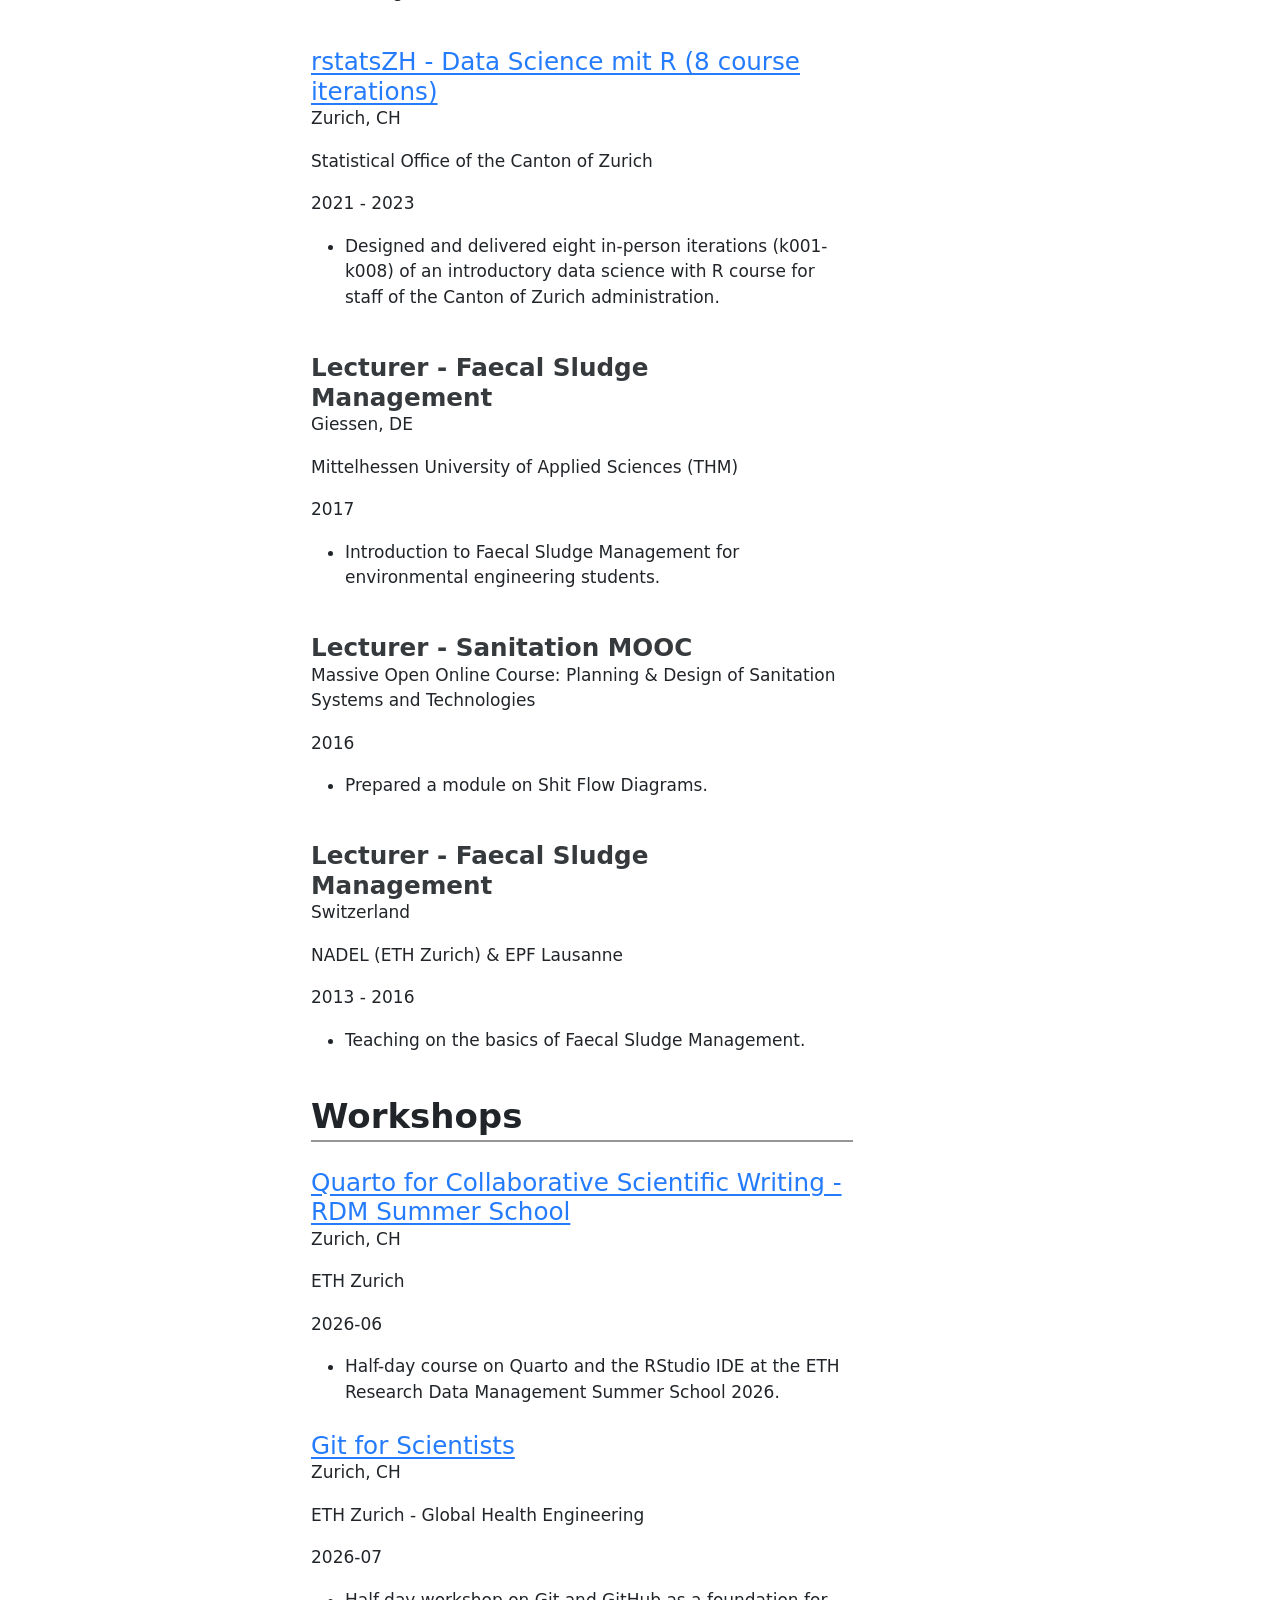
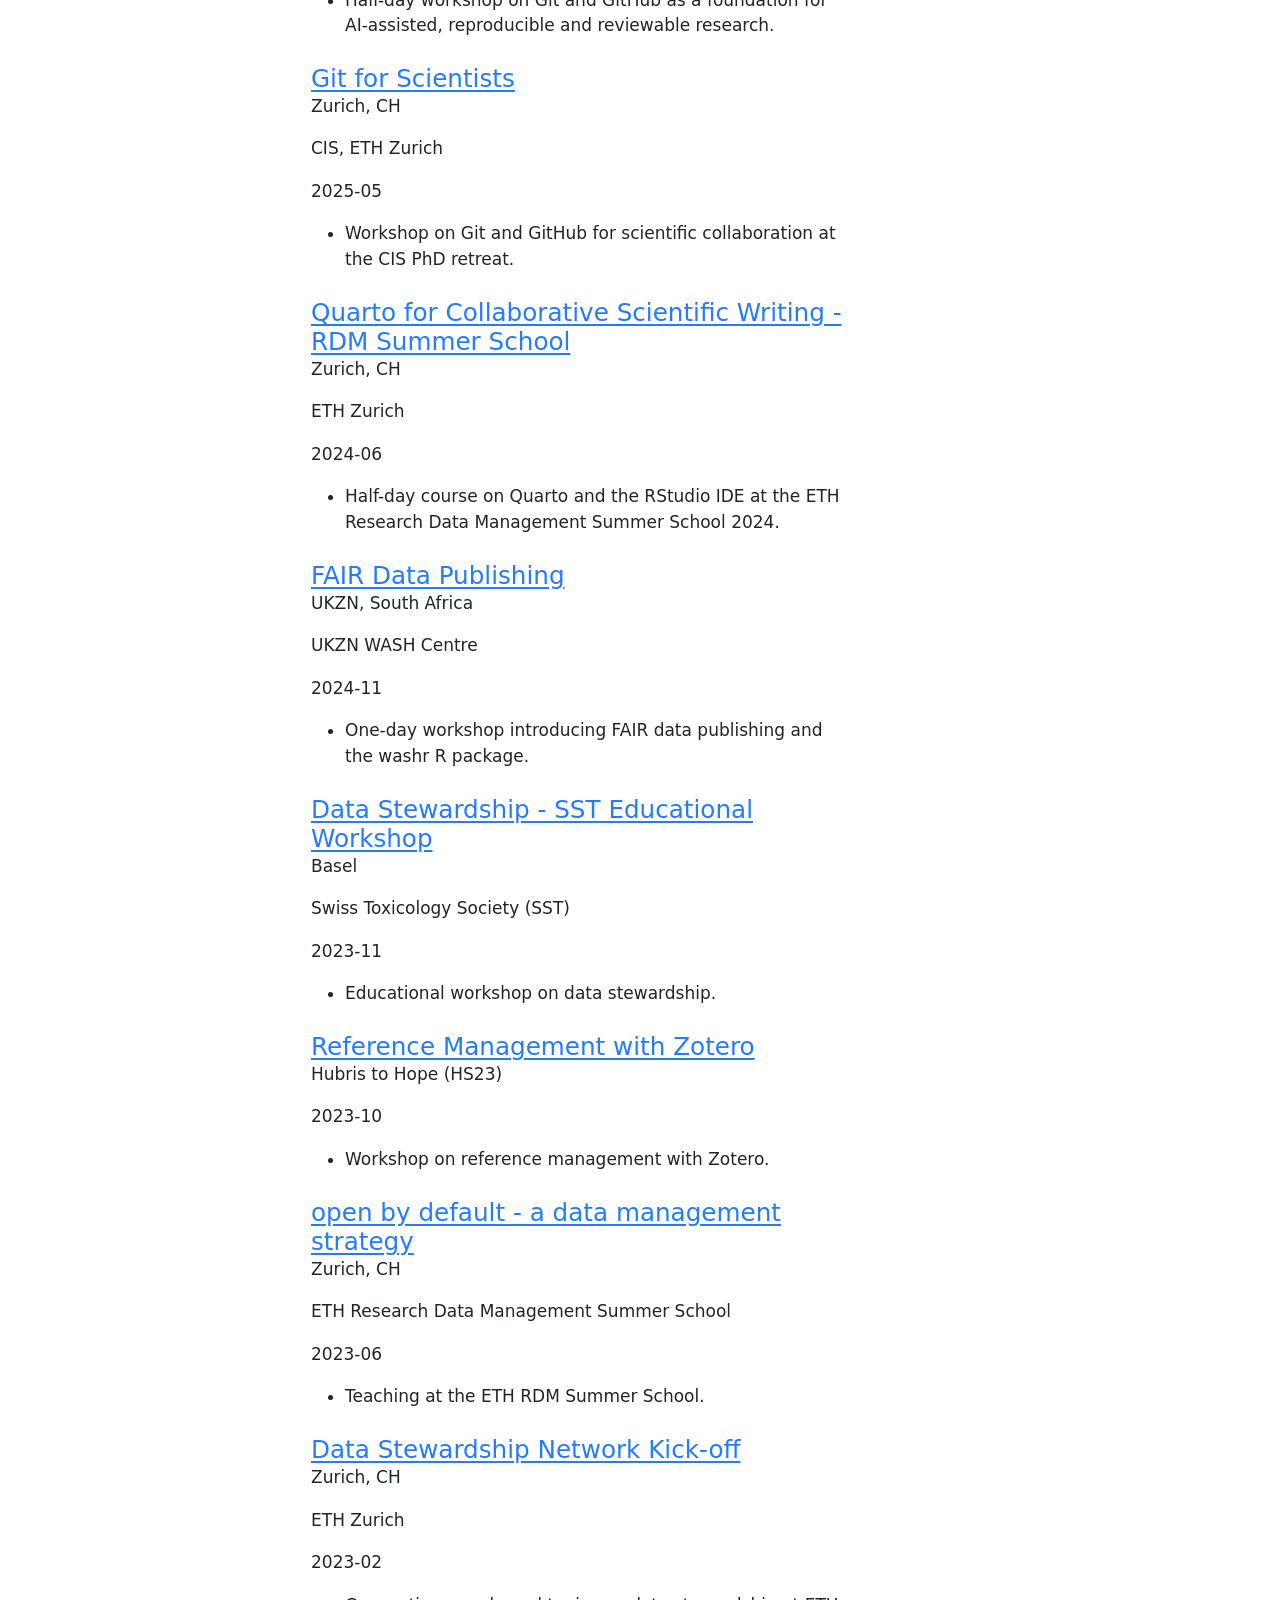
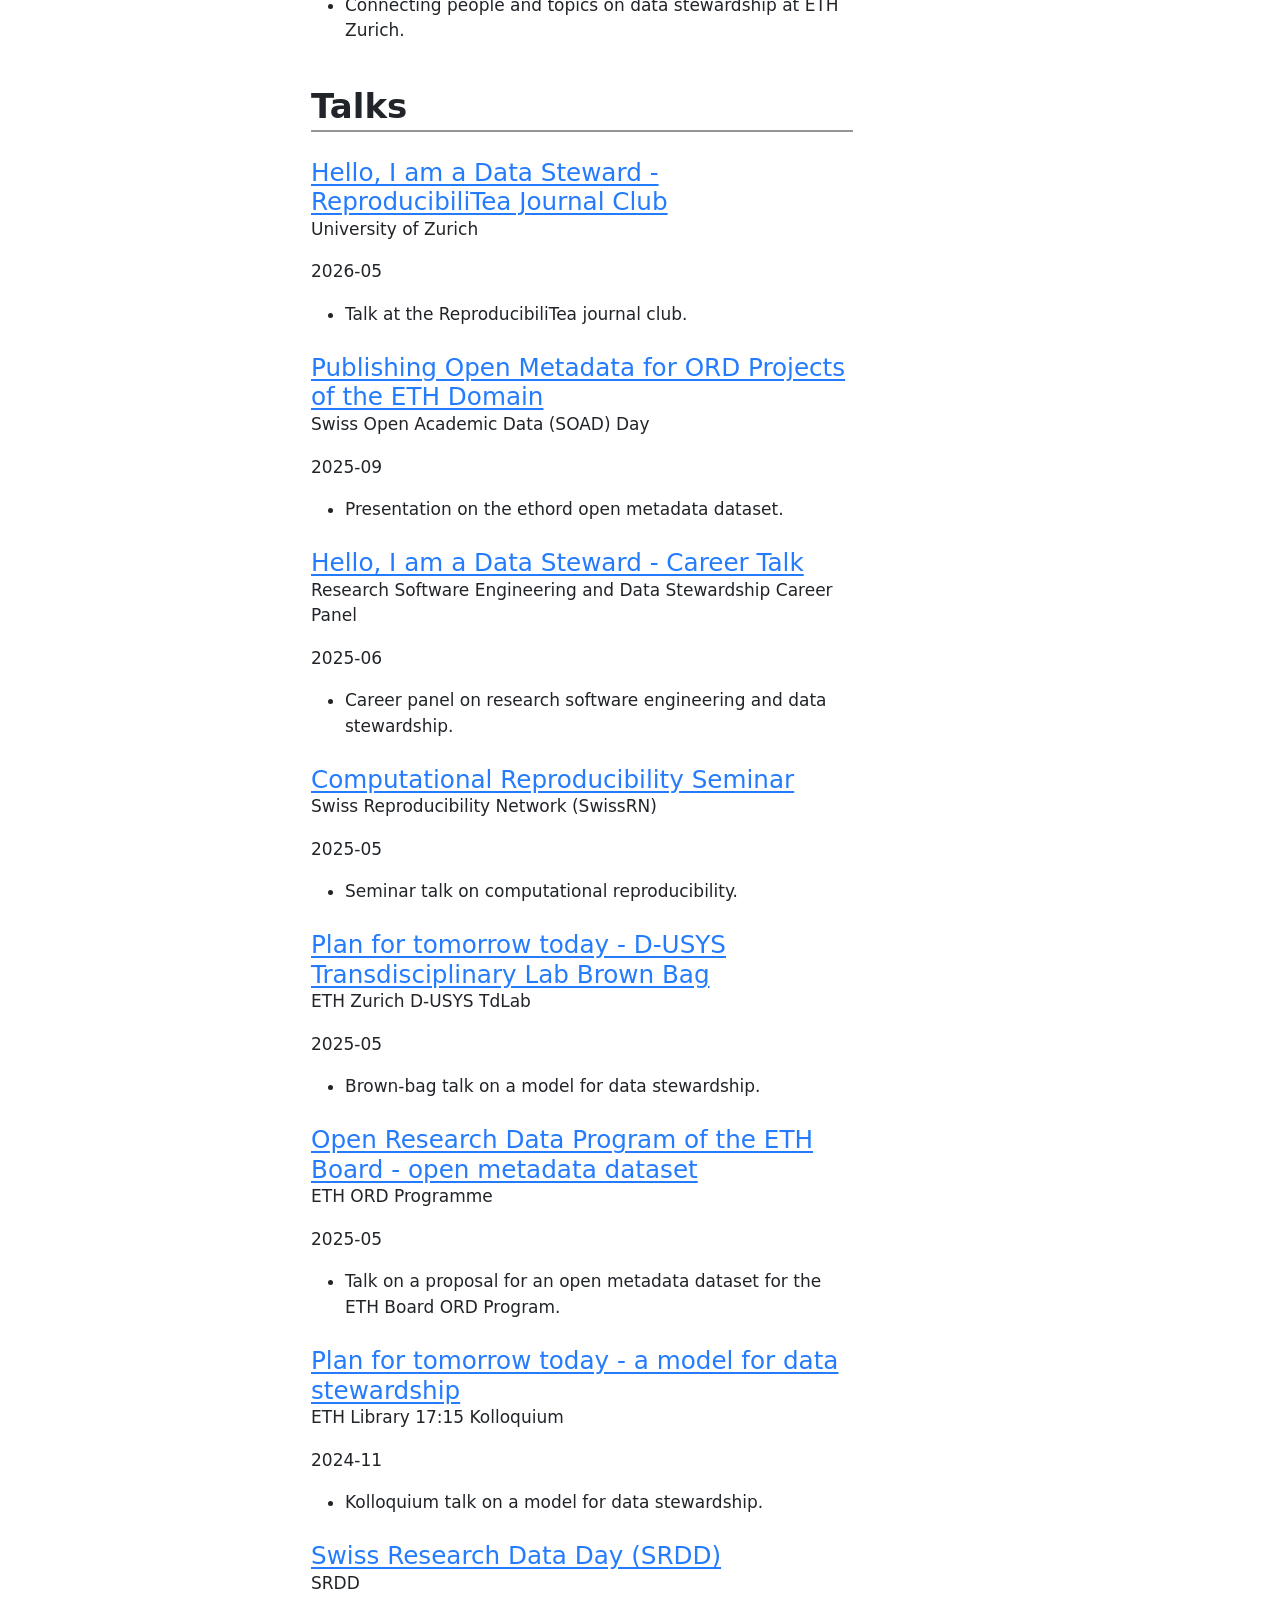
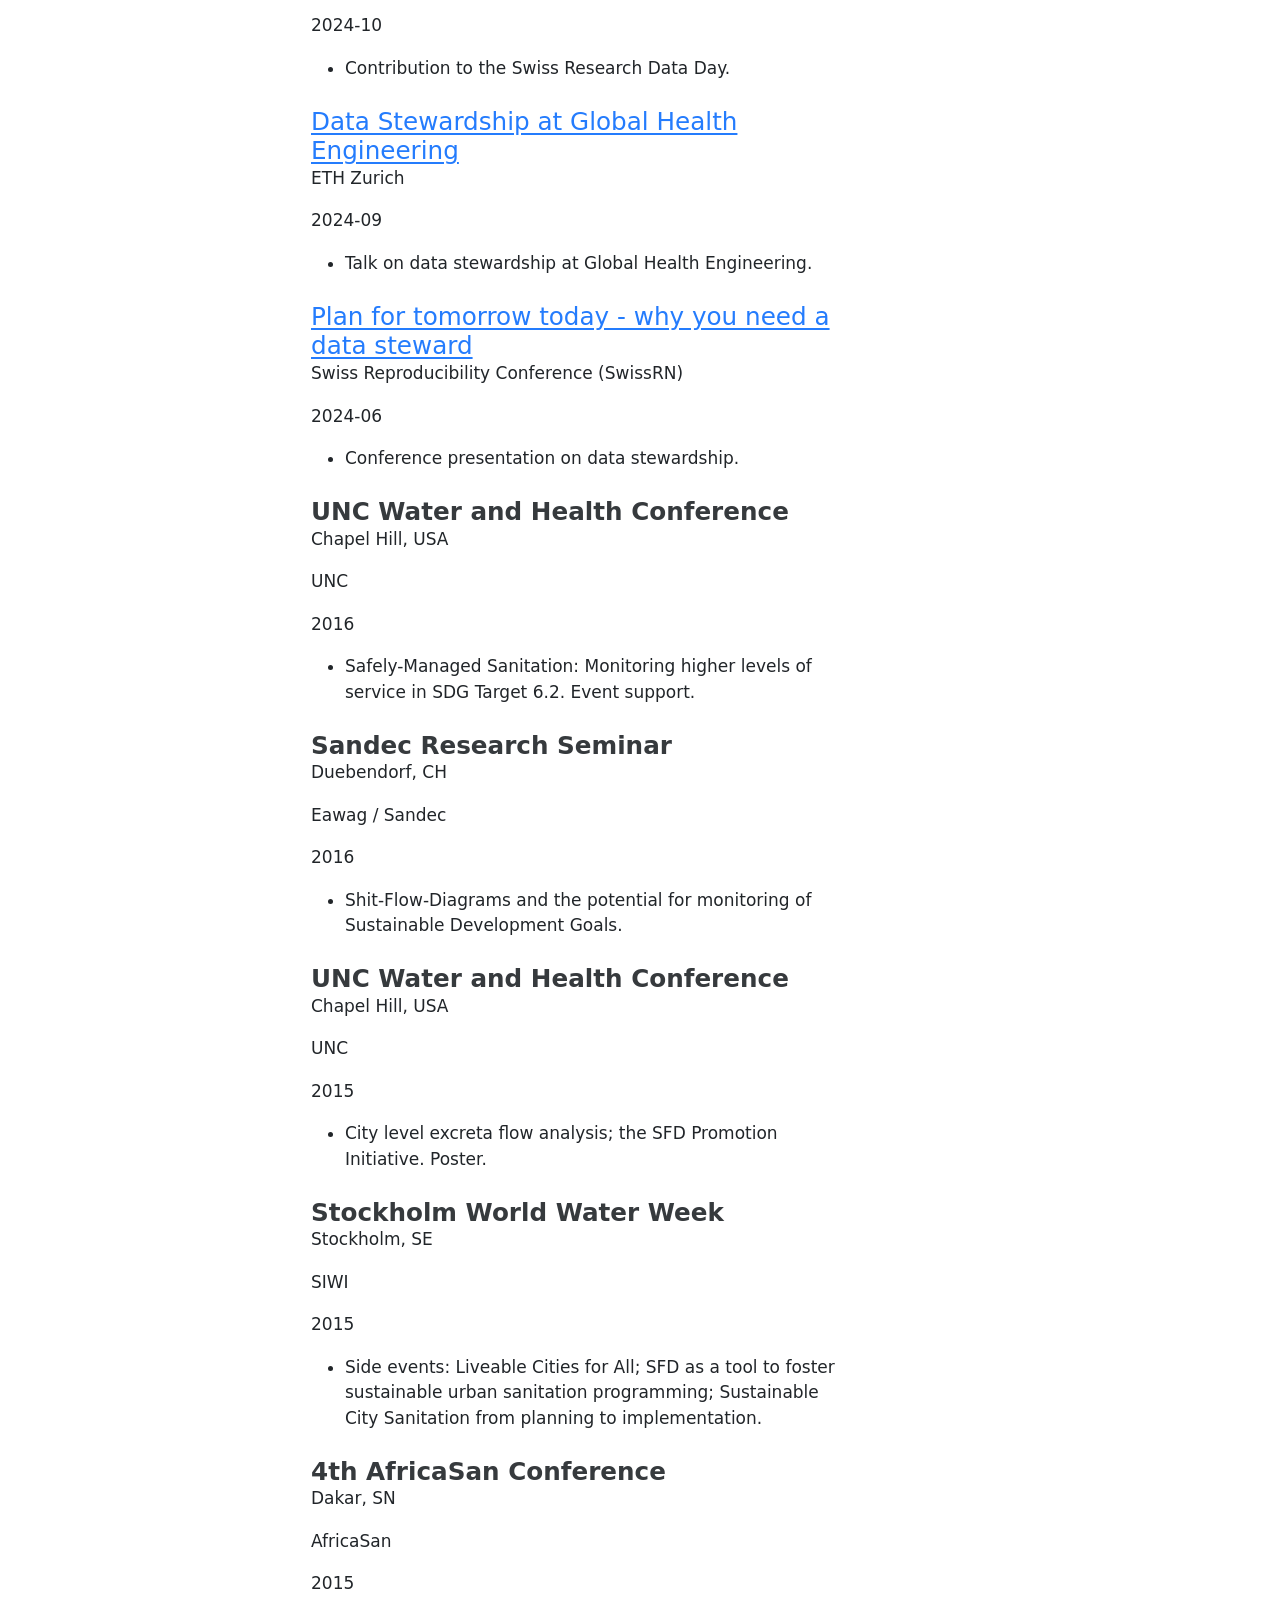
==== commit 5023c509: "Fill remaining issue #2 content from org website repos Harvested via subagents across all course/wor" ====
--- a/cv.html
+++ b/cv.html
@@ -2244,10 +2244,10 @@
 English (fluent)
 </div>
 <div class="skill-bar" style="background:linear-gradient(to right,#969696 40%, #d9d9d9 40% 100%)">
-French
+Swedish
 </div>
 <div class="skill-bar" style="background:linear-gradient(to right,#969696 20%, #d9d9d9 20% 100%)">
-Spanish
+French
 </div>
 </section>
 <section id="work-experience" class="level1" data-icon="laptop">
@@ -2296,7 +2296,7 @@
 <h3 class="anchored" data-anchor-id="data-and-impact-expert">Data and Impact Expert</h3>
 <p>Essex, UK</p>
 <p>Aquaconsult Limited</p>
-<p>2021 - 2018</p>
+<p>2018 - 2021</p>
 <ul>
 <li>Venture Advisor for the Transition to Scale Program in Urban Sanitation by Grand Challenges Canada.</li>
 <li>Support to Clean Team (Ghana), Eau&amp;Vie (Bangladesh) and Safi Sana (Ghana).</li>
@@ -2325,7 +2325,7 @@
 <h3 class="anchored" data-anchor-id="lead-consultant">Lead Consultant</h3>
 <p>Cap-Haitien, Haiti</p>
 <p>Inter-American Development Bank</p>
-<p>2020 - 2019</p>
+<p>2019 - 2020</p>
 <ul>
 <li>Led a team of consultants developing city-wide faecal sludge management systems.</li>
 <li>Detailed review of a design proposal for a faecal sludge treatment plant; preparation of a Shit Flow Diagram (SFD) for Cap-Haitien.</li>
@@ -2335,7 +2335,7 @@
 <h3 class="anchored" data-anchor-id="data-scientist">Data Scientist</h3>
 <p>Putnam, USA</p>
 <p>Biomass Controls PBC</p>
-<p>2020 - 2017</p>
+<p>2017 - 2020</p>
 <ul>
 <li>Building tools for data visualisation and business intelligence using the R Shiny framework.</li>
 <li>Support of R&amp;D work and preparation of results for publications and conferences.</li>
@@ -2355,7 +2355,7 @@
 <h3 class="anchored" data-anchor-id="consultant-1">Consultant</h3>
 <p>Geneva, CH</p>
 <p>World Health Organization</p>
-<p>2018 - 2016</p>
+<p>2016 - 2018</p>
 <ul>
 <li>Global monitoring of the sanitation chain: proof of concept testing for monitoring indicators on safely managed sanitation (SDG 6.2) and safely treated wastewater (SDG 6.3).</li>
 <li>Production of country files for SDG 6.3.1 (proportion of wastewater safely treated).</li>
@@ -2365,7 +2365,7 @@
 <h3 class="anchored" data-anchor-id="research-project-manager">Research Project Manager</h3>
 <p>Duebendorf, CH</p>
 <p>Eawag / Sandec</p>
-<p>2016 - 2012</p>
+<p>2012 - 2016</p>
 <ul>
 <li>Project management with global, multi-disciplinary teams (RRR Business Models, SFD Methods and Tools development).</li>
 <li>Research lead on projects developing diagnostic tools for faecal sludge management.</li>
@@ -2376,7 +2376,7 @@
 <h3 class="anchored" data-anchor-id="research-assistant">Research Assistant</h3>
 <p>Durban, ZA</p>
 <p>PRG, University of KwaZulu-Natal</p>
-<p>2012 - 2011</p>
+<p>2011 - 2012</p>
 <ul>
 <li>Collected water samples from a DEWATS plant; emptied pit latrines; built a rig to separate pit contents into constituents for analysis.</li>
 </ul>
@@ -2387,7 +2387,7 @@
 <section id="rstudio-instructor-programme" class="level3">
 <h3 class="anchored" data-anchor-id="rstudio-instructor-programme">RStudio Instructor Programme</h3>
 <p>RStudio (Posit)</p>
-<p>2020 - 2019</p>
+<p>2019 - 2020</p>
 <ul>
 <li>Certified as an RStudio (Posit) Instructor.</li>
 </ul>
@@ -2396,7 +2396,7 @@
 <h3 class="anchored" data-anchor-id="environmental-and-hygiene-engineering-dipl.-ing.">Environmental and Hygiene Engineering (Dipl.-Ing.)</h3>
 <p>Giessen, DE</p>
 <p>Mittelhessen University of Applied Sciences (THM)</p>
-<p>2012 - 2008</p>
+<p>2008 - 2012</p>
 <ul>
 <li>Thesis: Performance Evaluation of a full-scale DEWATS plant in South Africa.</li>
 </ul>
@@ -2422,7 +2422,15 @@
 
 <div class="no-row-height column-margin column-container"><div class="margin-aside">
 <p>I build and maintain open-data communities and FAIR data tooling.</p>
-</div></div><section id="fairenough---tidy-data-into-documented-r-packages" class="level3">
+</div></div><section id="aguasan-workshop-2027---publishing-wash-data-together" class="level3">
+<h3 class="anchored" data-anchor-id="aguasan-workshop-2027---publishing-wash-data-together"><a href="https://github.com/Global-Health-Engineering/aguasan">AGUASAN Workshop 2027 - Publishing WASH Data Together</a></h3>
+<p>AGUASAN Community of Practice / SDC Water Network</p>
+<p>2026 - Current</p>
+<ul>
+<li>Author of a topic proposal for a five-day working retreat where WASH-sector participants publish datasets while learning Git/GitHub, Quarto and safe use of AI agents; bridges academia (ETH), the WASH community and Swiss government.</li>
+</ul>
+</section>
+<section id="fairenough---tidy-data-into-documented-r-packages" class="level3">
 <h3 class="anchored" data-anchor-id="fairenough---tidy-data-into-documented-r-packages"><a href="https://openwashdata.github.io/fairenough/">fairenough - tidy data into documented R packages</a></h3>
 <p>Author</p>
 <p>2025 - Current</p>
@@ -2479,7 +2487,67 @@
 
 <div class="no-row-height column-margin column-container"><div class="margin-aside">
 <p>I am passionate about teaching reproducible data science to newcomers.</p>
-</div></div><section id="lecturer---faecal-sludge-management" class="level3">
+</div></div><section id="cven-583758735999---data-analytics-for-development-4-iterations" class="level3">
+<h3 class="anchored" data-anchor-id="cven-583758735999---data-analytics-for-development-4-iterations"><a href="https://github.com/cven-dev">CVEN 5837/5873/5999 - Data Analytics for Development (4 iterations)</a></h3>
+<p>Boulder, USA (online)</p>
+<p>University of Colorado Boulder</p>
+<p>2022 - 2026</p>
+<ul>
+<li>Graduate course teaching R, the tidyverse, Git/GitHub and Quarto for reproducible data analysis in water, air quality and global health; taught online in 2022, 2023, 2025 and 2026.</li>
+</ul>
+</section>
+<section id="data-science-for-openwashdata-ds4owd-cohort-2" class="level3">
+<h3 class="anchored" data-anchor-id="data-science-for-openwashdata-ds4owd-cohort-2"><a href="https://github.com/ds4owd-002">Data Science for openwashdata (ds4owd), Cohort 2</a></h3>
+<p>openwashdata / ETH Zurich</p>
+<p>2025-09 - 2025-12</p>
+<ul>
+<li>Free 9-module project-based online course on reproducible WASH data analysis with R and Quarto.</li>
+</ul>
+</section>
+<section id="research-beyond-the-lab---open-science-and-research-methods-3-iterations" class="level3">
+<h3 class="anchored" data-anchor-id="research-beyond-the-lab---open-science-and-research-methods-3-iterations"><a href="https://github.com/rbtl-fs25">Research Beyond the Lab - Open Science and Research Methods (3 iterations)</a></h3>
+<p>Zurich, CH</p>
+<p>ETH Zurich</p>
+<p>2022 - 2025</p>
+<ul>
+<li>Semester course (151-8102-00L) teaching field-based research methods and open science with the tidyverse, Git, GitHub and Quarto; taught in spring 2022, 2024 and 2025.</li>
+</ul>
+</section>
+<section id="quarto---authoring-and-publishing-for-collaborative-scientific-writing" class="level3">
+<h3 class="anchored" data-anchor-id="quarto---authoring-and-publishing-for-collaborative-scientific-writing"><a href="https://github.com/quarto-ambition">Quarto - Authoring and Publishing for Collaborative Scientific Writing</a></h3>
+<p>ETH Zurich - Global Health Engineering</p>
+<p>2024-04</p>
+<ul>
+<li>Two-day online course on authoring and publishing scholarly documents with Quarto.</li>
+</ul>
+</section>
+<section id="data-science-for-openwashdata-ds4owd-cohort-1" class="level3">
+<h3 class="anchored" data-anchor-id="data-science-for-openwashdata-ds4owd-cohort-1"><a href="https://ds4owd-001.github.io/website/">Data Science for openwashdata (ds4owd), Cohort 1</a></h3>
+<p>openwashdata / ETH Zurich</p>
+<p>2023-10 - 2024-02</p>
+<ul>
+<li>Free 10-module online course teaching R, the tidyverse, Git/GitHub and Quarto for reproducible WASH data analysis.</li>
+</ul>
+</section>
+<section id="open-science-tools-for-collaborative-scientific-writing" class="level3">
+<h3 class="anchored" data-anchor-id="open-science-tools-for-collaborative-scientific-writing"><a href="https://github.com/ost-hs23">Open Science Tools for Collaborative Scientific Writing</a></h3>
+<p>Zurich, CH</p>
+<p>ETH Zurich - Global Health Engineering</p>
+<p>2023-10</p>
+<ul>
+<li>Two-day in-person course on open science tools (GitHub, ORCID, Zotero, Posit Cloud) for collaborative scientific writing.</li>
+</ul>
+</section>
+<section id="rstatszh---data-science-mit-r-8-course-iterations" class="level3">
+<h3 class="anchored" data-anchor-id="rstatszh---data-science-mit-r-8-course-iterations"><a href="https://rstatszh.github.io/website/">rstatsZH - Data Science mit R (8 course iterations)</a></h3>
+<p>Zurich, CH</p>
+<p>Statistical Office of the Canton of Zurich</p>
+<p>2021 - 2023</p>
+<ul>
+<li>Designed and delivered eight in-person iterations (k001-k008) of an introductory data science with R course for staff of the Canton of Zurich administration.</li>
+</ul>
+</section>
+<section id="lecturer---faecal-sludge-management" class="level3">
 <h3 class="anchored" data-anchor-id="lecturer---faecal-sludge-management">Lecturer - Faecal Sludge Management</h3>
 <p>Giessen, DE</p>
 <p>Mittelhessen University of Applied Sciences (THM)</p>
@@ -2500,7 +2568,7 @@
 <h3 class="anchored" data-anchor-id="lecturer---faecal-sludge-management-1">Lecturer - Faecal Sludge Management</h3>
 <p>Switzerland</p>
 <p>NADEL (ETH Zurich) &amp; EPF Lausanne</p>
-<p>2016 - 2013</p>
+<p>2013 - 2016</p>
 <ul>
 <li>Teaching on the basics of Faecal Sludge Management.</li>
 </ul>
@@ -2508,72 +2576,167 @@
 </section>
 <section id="workshops" class="level1" data-icon="users">
 <h1 data-icon="users">Workshops</h1>
-<section id="research-data-management-summer-school" class="level3">
-<h3 class="anchored" data-anchor-id="research-data-management-summer-school"><a href="https://ghe-open.ch/slides/d02-eth-rdm-summer-2023">Research Data Management Summer School</a></h3>
+<section id="quarto-for-collaborative-scientific-writing---rdm-summer-school" class="level3">
+<h3 class="anchored" data-anchor-id="quarto-for-collaborative-scientific-writing---rdm-summer-school"><a href="https://github.com/quarto-rdmss-26">Quarto for Collaborative Scientific Writing - RDM Summer School</a></h3>
+<p>Zurich, CH</p>
 <p>ETH Zurich</p>
-<p>2023</p>
-<ul>
-<li>RDM summer school teaching.</li>
+<p>2026-06</p>
+<ul>
+<li>Half-day course on Quarto and the RStudio IDE at the ETH Research Data Management Summer School 2026.</li>
+</ul>
+</section>
+<section id="git-for-scientists" class="level3">
+<h3 class="anchored" data-anchor-id="git-for-scientists"><a href="https://github.com/gitforsci-ghe">Git for Scientists</a></h3>
+<p>Zurich, CH</p>
+<p>ETH Zurich - Global Health Engineering</p>
+<p>2026-07</p>
+<ul>
+<li>Half-day workshop on Git and GitHub as a foundation for AI-assisted, reproducible and reviewable research.</li>
+</ul>
+</section>
+<section id="git-for-scientists-1" class="level3">
+<h3 class="anchored" data-anchor-id="git-for-scientists-1"><a href="https://github.com/gitforsci-cis">Git for Scientists</a></h3>
+<p>Zurich, CH</p>
+<p>CIS, ETH Zurich</p>
+<p>2025-05</p>
+<ul>
+<li>Workshop on Git and GitHub for scientific collaboration at the CIS PhD retreat.</li>
+</ul>
+</section>
+<section id="quarto-for-collaborative-scientific-writing---rdm-summer-school-1" class="level3">
+<h3 class="anchored" data-anchor-id="quarto-for-collaborative-scientific-writing---rdm-summer-school-1"><a href="https://github.com/quarto-rdmss-24">Quarto for Collaborative Scientific Writing - RDM Summer School</a></h3>
+<p>Zurich, CH</p>
+<p>ETH Zurich</p>
+<p>2024-06</p>
+<ul>
+<li>Half-day course on Quarto and the RStudio IDE at the ETH Research Data Management Summer School 2024.</li>
+</ul>
+</section>
+<section id="fair-data-publishing" class="level3">
+<h3 class="anchored" data-anchor-id="fair-data-publishing"><a href="https://github.com/fairdatapub-washcentre">FAIR Data Publishing</a></h3>
+<p>UKZN, South Africa</p>
+<p>UKZN WASH Centre</p>
+<p>2024-11</p>
+<ul>
+<li>One-day workshop introducing FAIR data publishing and the washr R package.</li>
+</ul>
+</section>
+<section id="data-stewardship---sst-educational-workshop" class="level3">
+<h3 class="anchored" data-anchor-id="data-stewardship---sst-educational-workshop"><a href="https://ghe-open.ch/slides/d04-sst-workshop-basel">Data Stewardship - SST Educational Workshop</a></h3>
+<p>Basel</p>
+<p>Swiss Toxicology Society (SST)</p>
+<p>2023-11</p>
+<ul>
+<li>Educational workshop on data stewardship.</li>
 </ul>
 </section>
 <section id="reference-management-with-zotero" class="level3">
 <h3 class="anchored" data-anchor-id="reference-management-with-zotero"><a href="https://ghe-open.ch/slides/d03-hubris-to-hope-reference-management.html">Reference Management with Zotero</a></h3>
-<p>Hubris to Hope</p>
-<p>2023</p>
+<p>Hubris to Hope (HS23)</p>
+<p>2023-10</p>
 <ul>
 <li>Workshop on reference management with Zotero.</li>
 </ul>
 </section>
-<section id="education-workshop" class="level3">
-<h3 class="anchored" data-anchor-id="education-workshop"><a href="https://ghe-open.ch/slides/d04-sst-workshop-basel">Education Workshop</a></h3>
-<p>Basel</p>
-<p>Swiss Toxicology Society (SST)</p>
-<p>N/A</p>
-<ul>
-<li>Educational workshop. TODO: confirm year.</li>
+<section id="open-by-default---a-data-management-strategy" class="level3">
+<h3 class="anchored" data-anchor-id="open-by-default---a-data-management-strategy"><a href="https://ghe-open.ch/slides/d02-eth-rdm-summer-2023">open by default - a data management strategy</a></h3>
+<p>Zurich, CH</p>
+<p>ETH Research Data Management Summer School</p>
+<p>2023-06</p>
+<ul>
+<li>Teaching at the ETH RDM Summer School.</li>
 </ul>
 </section>
 <section id="data-stewardship-network-kick-off" class="level3">
 <h3 class="anchored" data-anchor-id="data-stewardship-network-kick-off"><a href="https://ghe-open.ch/slides/d01-eth-dsn-meeting">Data Stewardship Network Kick-off</a></h3>
+<p>Zurich, CH</p>
 <p>ETH Zurich</p>
-<p>N/A</p>
-<ul>
-<li>Contribution to the ETH Data Stewardship Network kick-off. TODO: confirm year.</li>
+<p>2023-02</p>
+<ul>
+<li>Connecting people and topics on data stewardship at ETH Zurich.</li>
 </ul>
 </section>
 </section>
 <section id="talks" class="level1" data-icon="microphone">
 <h1 data-icon="microphone">Talks</h1>
-<section id="reproducibilitea-journal-club" class="level3">
-<h3 class="anchored" data-anchor-id="reproducibilitea-journal-club"><a href="https://ghe-open.ch/slides/reproducibilitea">ReproducibiliTea Journal Club</a></h3>
+<section id="hello-i-am-a-data-steward---reproducibilitea-journal-club" class="level3">
+<h3 class="anchored" data-anchor-id="hello-i-am-a-data-steward---reproducibilitea-journal-club"><a href="https://ghe-open.ch/slides/reproducibilitea">Hello, I am a Data Steward - ReproducibiliTea Journal Club</a></h3>
 <p>University of Zurich</p>
-<p>2026</p>
-<ul>
-<li>Talk. TODO: confirm exact date.</li>
-</ul>
-</section>
-<section id="swiss-open-academic-data-soad" class="level3">
-<h3 class="anchored" data-anchor-id="swiss-open-academic-data-soad"><a href="https://ghe-open.ch/slides/soad">Swiss Open Academic Data (SOAD)</a></h3>
-<p>SOAD Conference</p>
-<p>2025</p>
-<ul>
-<li>Presentation at the Swiss Open Academic Data conference.</li>
-</ul>
-</section>
-<section id="swiss-reproducibility-conference" class="level3">
-<h3 class="anchored" data-anchor-id="swiss-reproducibility-conference"><a href="https://ghe-open.ch/slides/swissrn">Swiss Reproducibility Conference</a></h3>
+<p>2026-05</p>
+<ul>
+<li>Talk at the ReproducibiliTea journal club.</li>
+</ul>
+</section>
+<section id="publishing-open-metadata-for-ord-projects-of-the-eth-domain" class="level3">
+<h3 class="anchored" data-anchor-id="publishing-open-metadata-for-ord-projects-of-the-eth-domain"><a href="https://ghe-open.ch/slides/soad">Publishing Open Metadata for ORD Projects of the ETH Domain</a></h3>
+<p>Swiss Open Academic Data (SOAD) Day</p>
+<p>2025-09</p>
+<ul>
+<li>Presentation on the ethord open metadata dataset.</li>
+</ul>
+</section>
+<section id="hello-i-am-a-data-steward---career-talk" class="level3">
+<h3 class="anchored" data-anchor-id="hello-i-am-a-data-steward---career-talk"><a href="https://ghe-open.ch/slides/career-panel">Hello, I am a Data Steward - Career Talk</a></h3>
+<p>Research Software Engineering and Data Stewardship Career Panel</p>
+<p>2025-06</p>
+<ul>
+<li>Career panel on research software engineering and data stewardship.</li>
+</ul>
+</section>
+<section id="computational-reproducibility-seminar" class="level3">
+<h3 class="anchored" data-anchor-id="computational-reproducibility-seminar"><a href="https://ghe-open.ch/slides/swissrn-reproducibility">Computational Reproducibility Seminar</a></h3>
 <p>Swiss Reproducibility Network (SwissRN)</p>
-<p>2024</p>
-<ul>
-<li>Conference presentation.</li>
+<p>2025-05</p>
+<ul>
+<li>Seminar talk on computational reproducibility.</li>
+</ul>
+</section>
+<section id="plan-for-tomorrow-today---d-usys-transdisciplinary-lab-brown-bag" class="level3">
+<h3 class="anchored" data-anchor-id="plan-for-tomorrow-today---d-usys-transdisciplinary-lab-brown-bag"><a href="https://github.com/Global-Health-Engineering/website/tree/main/slides">Plan for tomorrow today - D-USYS Transdisciplinary Lab Brown Bag</a></h3>
+<p>ETH Zurich D-USYS TdLab</p>
+<p>2025-05</p>
+<ul>
+<li>Brown-bag talk on a model for data stewardship.</li>
+</ul>
+</section>
+<section id="open-research-data-program-of-the-eth-board---open-metadata-dataset" class="level3">
+<h3 class="anchored" data-anchor-id="open-research-data-program-of-the-eth-board---open-metadata-dataset"><a href="https://ghe-open.ch/slides/eth-ord-data">Open Research Data Program of the ETH Board - open metadata dataset</a></h3>
+<p>ETH ORD Programme</p>
+<p>2025-05</p>
+<ul>
+<li>Talk on a proposal for an open metadata dataset for the ETH Board ORD Program.</li>
+</ul>
+</section>
+<section id="plan-for-tomorrow-today---a-model-for-data-stewardship" class="level3">
+<h3 class="anchored" data-anchor-id="plan-for-tomorrow-today---a-model-for-data-stewardship"><a href="https://ghe-open.ch/slides/eth-kolloquium">Plan for tomorrow today - a model for data stewardship</a></h3>
+<p>ETH Library 17:15 Kolloquium</p>
+<p>2024-11</p>
+<ul>
+<li>Kolloquium talk on a model for data stewardship.</li>
 </ul>
 </section>
 <section id="swiss-research-data-day-srdd" class="level3">
 <h3 class="anchored" data-anchor-id="swiss-research-data-day-srdd"><a href="https://ghe-open.ch/slides/srdd2024">Swiss Research Data Day (SRDD)</a></h3>
 <p>SRDD</p>
-<p>2024</p>
-<ul>
-<li>Presentation at the Swiss Research Data Day.</li>
+<p>2024-10</p>
+<ul>
+<li>Contribution to the Swiss Research Data Day.</li>
+</ul>
+</section>
+<section id="data-stewardship-at-global-health-engineering" class="level3">
+<h3 class="anchored" data-anchor-id="data-stewardship-at-global-health-engineering"><a href="https://ghe-open.ch/slides/data-steward-lschoebitz">Data Stewardship at Global Health Engineering</a></h3>
+<p>ETH Zurich</p>
+<p>2024-09</p>
+<ul>
+<li>Talk on data stewardship at Global Health Engineering.</li>
+</ul>
+</section>
+<section id="plan-for-tomorrow-today---why-you-need-a-data-steward" class="level3">
+<h3 class="anchored" data-anchor-id="plan-for-tomorrow-today---why-you-need-a-data-steward"><a href="https://ghe-open.ch/slides/swissrn">Plan for tomorrow today - why you need a data steward</a></h3>
+<p>Swiss Reproducibility Conference (SwissRN)</p>
+<p>2024-06</p>
+<ul>
+<li>Conference presentation on data stewardship.</li>
 </ul>
 </section>
 <section id="unc-water-and-health-conference" class="level3">
@@ -2674,45 +2837,6 @@
 <p>2012</p>
 <ul>
 <li>Practical experience and operating data from a full-scale decentralised wastewater treatment plant treating domestic wastewater.</li>
-</ul>
-</section>
-<section id="computational-reproducibility-seminar" class="level3">
-<h3 class="anchored" data-anchor-id="computational-reproducibility-seminar"><a href="https://ghe-open.ch/slides/swissrn-reproducibility">Computational Reproducibility Seminar</a></h3>
-<p>Swiss Reproducibility Network (SwissRN)</p>
-<p>N/A</p>
-<ul>
-<li>Seminar talk. TODO: confirm year.</li>
-</ul>
-</section>
-<section id="metadata" class="level3">
-<h3 class="anchored" data-anchor-id="metadata"><a href="https://ghe-open.ch/slides/eth-ord-data">Metadata</a></h3>
-<p>ETH ORD Programme</p>
-<p>N/A</p>
-<ul>
-<li>Talk on metadata for the ETH Open Research Data programme. TODO: confirm year.</li>
-</ul>
-</section>
-<section id="data-stewardship" class="level3">
-<h3 class="anchored" data-anchor-id="data-stewardship"><a href="https://ghe-open.ch/slides/eth-kolloquium">Data Stewardship</a></h3>
-<p>ETH 17:15 Kolloquium</p>
-<p>N/A</p>
-<ul>
-<li>Kolloquium talk. TODO: confirm year.</li>
-</ul>
-</section>
-<section id="data-stewardship-at-the-uzh-and-eth" class="level3">
-<h3 class="anchored" data-anchor-id="data-stewardship-at-the-uzh-and-eth"><a href="https://ghe-open.ch/slides/data-steward-lschoebitz">Data Stewardship at the UZH and ETH</a></h3>
-<p>N/A</p>
-<ul>
-<li>Talk on data stewardship at UZH and ETH. TODO: confirm year and venue.</li>
-</ul>
-</section>
-<section id="research-software-engineering-and-data-stewardship-career-panel" class="level3">
-<h3 class="anchored" data-anchor-id="research-software-engineering-and-data-stewardship-career-panel"><a href="https://ghe-open.ch/slides/career-panel">Research Software Engineering and Data Stewardship (Career Panel)</a></h3>
-<p>Career Panel</p>
-<p>N/A</p>
-<ul>
-<li>Career panel contribution. TODO: confirm year and venue.</li>
 </ul>
 </section>
 </section>
@@ -2791,7 +2915,7 @@
 <section id="sfd-promotion-initiative---final-reports-7-cities" class="level3">
 <h3 class="anchored" data-anchor-id="sfd-promotion-initiative---final-reports-7-cities">SFD Promotion Initiative - Final Reports (7 cities)</h3>
 <p>Sustainable Sanitation Alliance / Eawag-Sandec</p>
-<p>2016 - 2015</p>
+<p>2015 - 2016</p>
 <ul>
 <li>Lead / co-author of Shit Flow Diagram (SFD) reports for Bignona (SN), Hanoi &amp; Danang (VN), Kampala (UG), Dar es Salaam (TZ), Khulna (BD), Nonthaburi (TH).</li>
 </ul>
@@ -2807,20 +2931,20 @@
 </section>
 <section id="professional-roles" class="level1" data-icon="award">
 <h1 data-icon="award">Professional Roles</h1>
-<section id="member-data-stewardship-network" class="level3">
-<h3 class="anchored" data-anchor-id="member-data-stewardship-network">Member, Data Stewardship Network</h3>
+<section id="local-node-leader-swiss-reproducibility-network-swissrn" class="level3">
+<h3 class="anchored" data-anchor-id="local-node-leader-swiss-reproducibility-network-swissrn"><a href="https://www.swissrn.org/contents/community/nodes/">Local Node Leader, Swiss Reproducibility Network (SwissRN)</a></h3>
+<p>ETH Zurich - Global Health Engineering</p>
+<p>2024 - Current</p>
+<ul>
+<li>Local Node Leader for ETH Zurich in SwissRN, promoting reproducible and open research practices across the institution.</li>
+</ul>
+</section>
+<section id="member-data-stewardship-network-dsn" class="level3">
+<h3 class="anchored" data-anchor-id="member-data-stewardship-network-dsn"><a href="https://github.com/Global-Health-Engineering/dsn">Member, Data Stewardship Network (DSN)</a></h3>
 <p>ETH Zurich</p>
-<p>N/A</p>
-<ul>
-<li>TODO: confirm start year and describe your role in the network.</li>
-</ul>
-</section>
-<section id="local-node-swiss-reproducibility-network-swissrn" class="level3">
-<h3 class="anchored" data-anchor-id="local-node-swiss-reproducibility-network-swissrn">Local Node, Swiss Reproducibility Network (SwissRN)</h3>
-<p>ETH Zurich</p>
-<p>N/A</p>
-<ul>
-<li>Local node representative for SwissRN at ETH Zurich. TODO: confirm start year.</li>
+<p>2023 - Current</p>
+<ul>
+<li>Data steward for the Global Health Engineering group in ETH Zurich’s Data Stewardship Network, an ETH Library / swissuniversities ORD initiative embedding Open Research Data practices across research groups.</li>
 </ul>
 </section>
 </section>
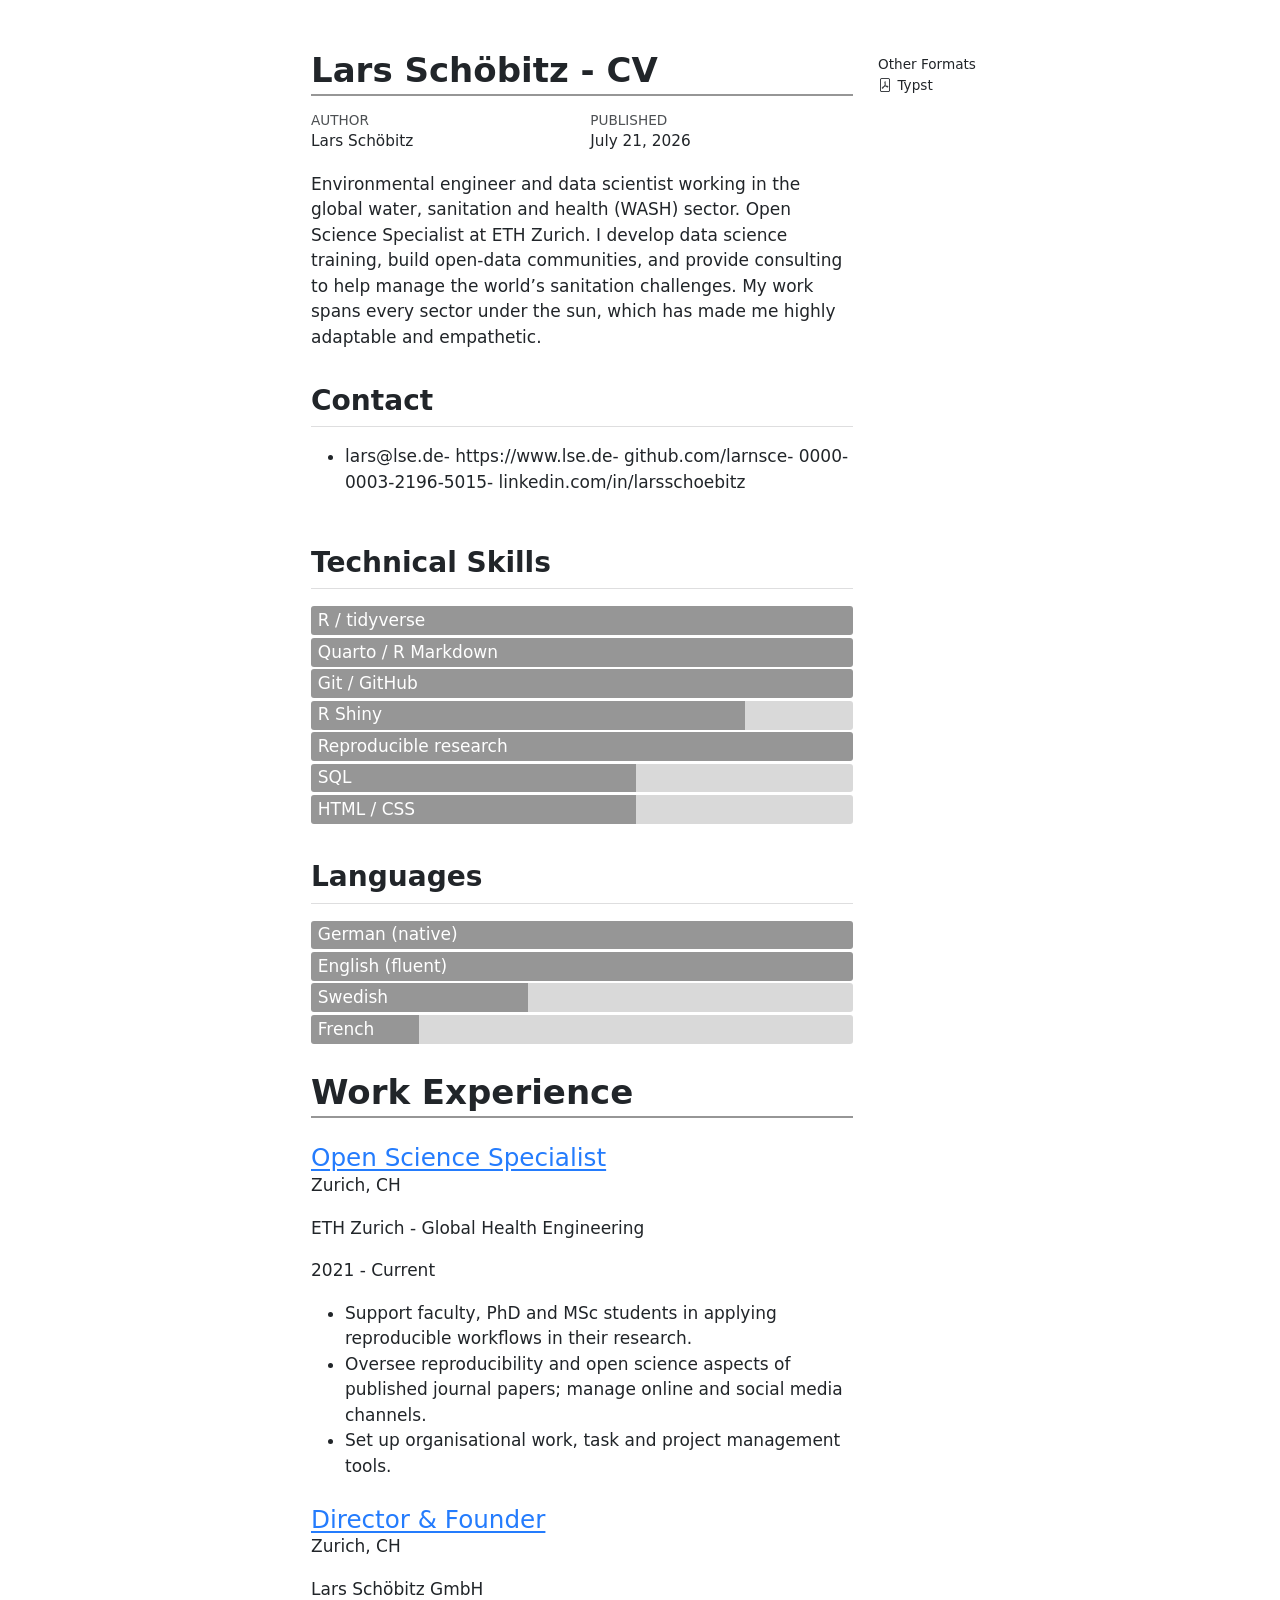
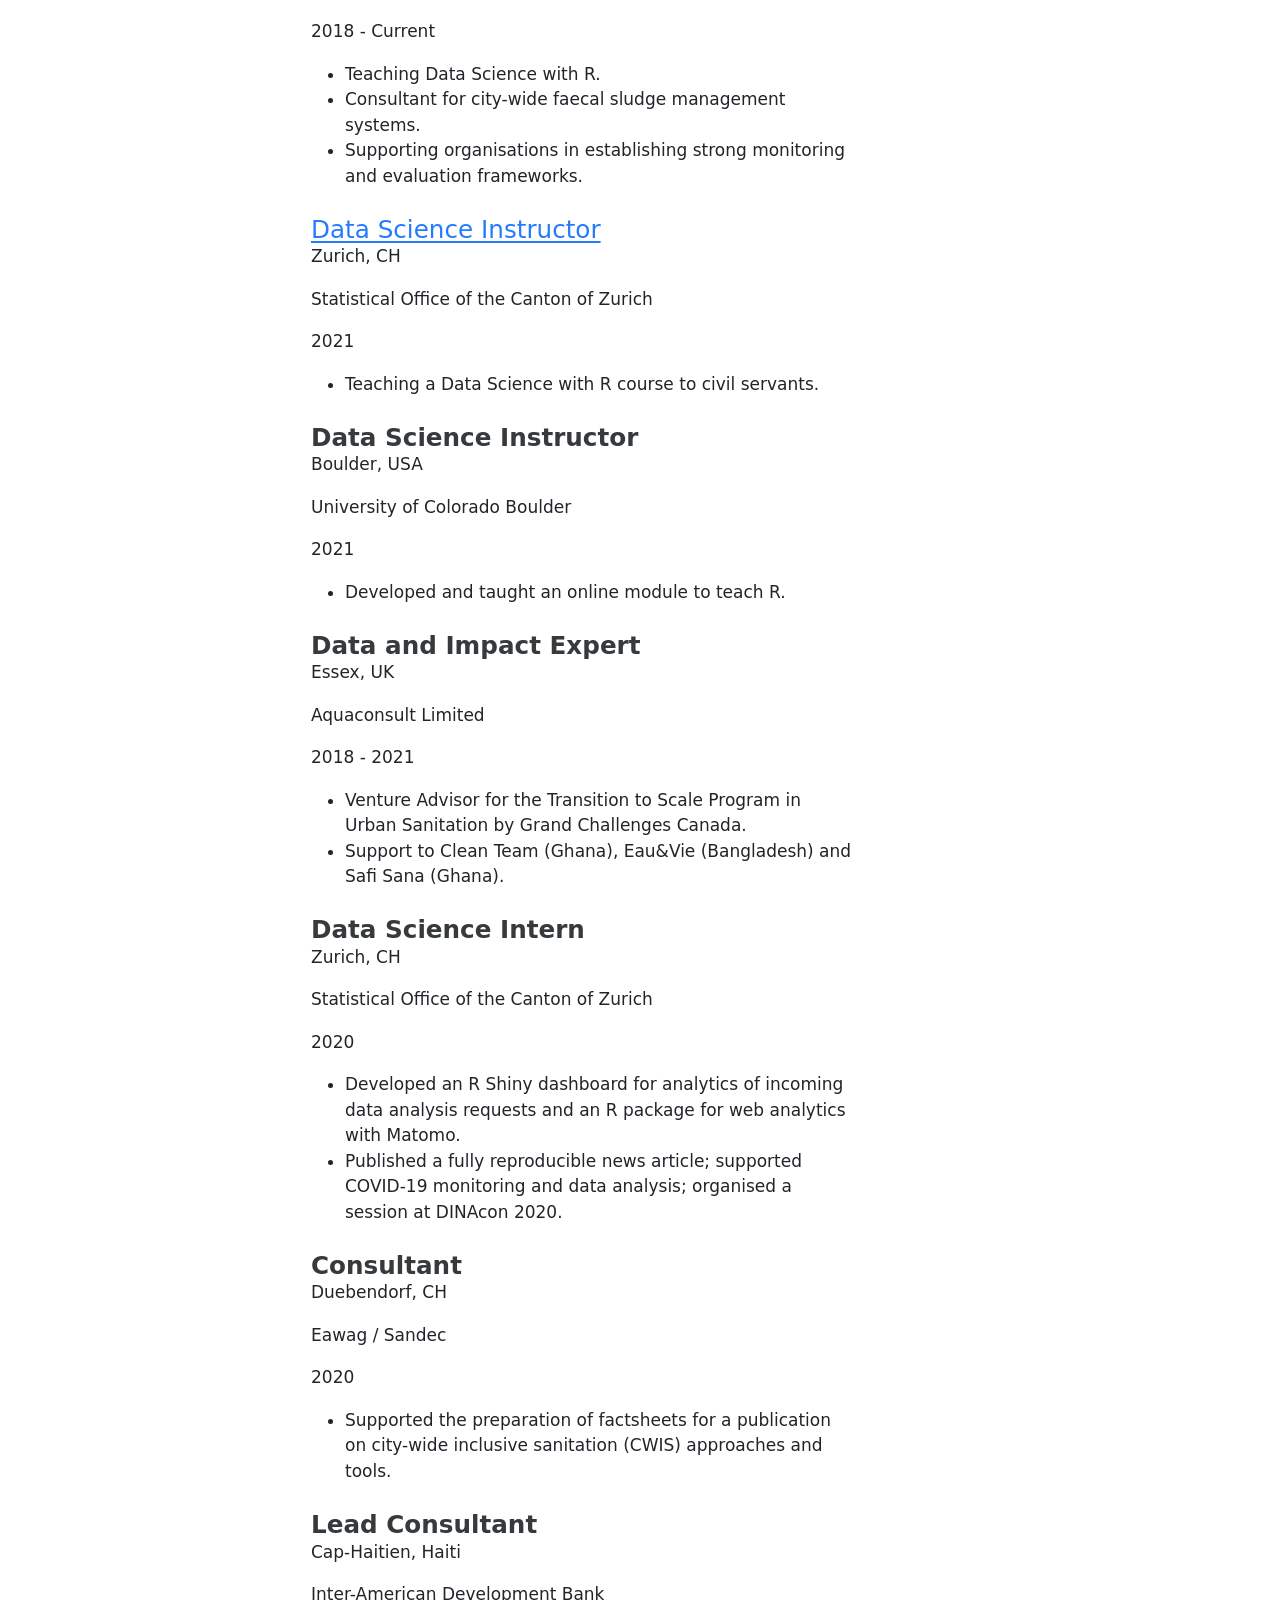
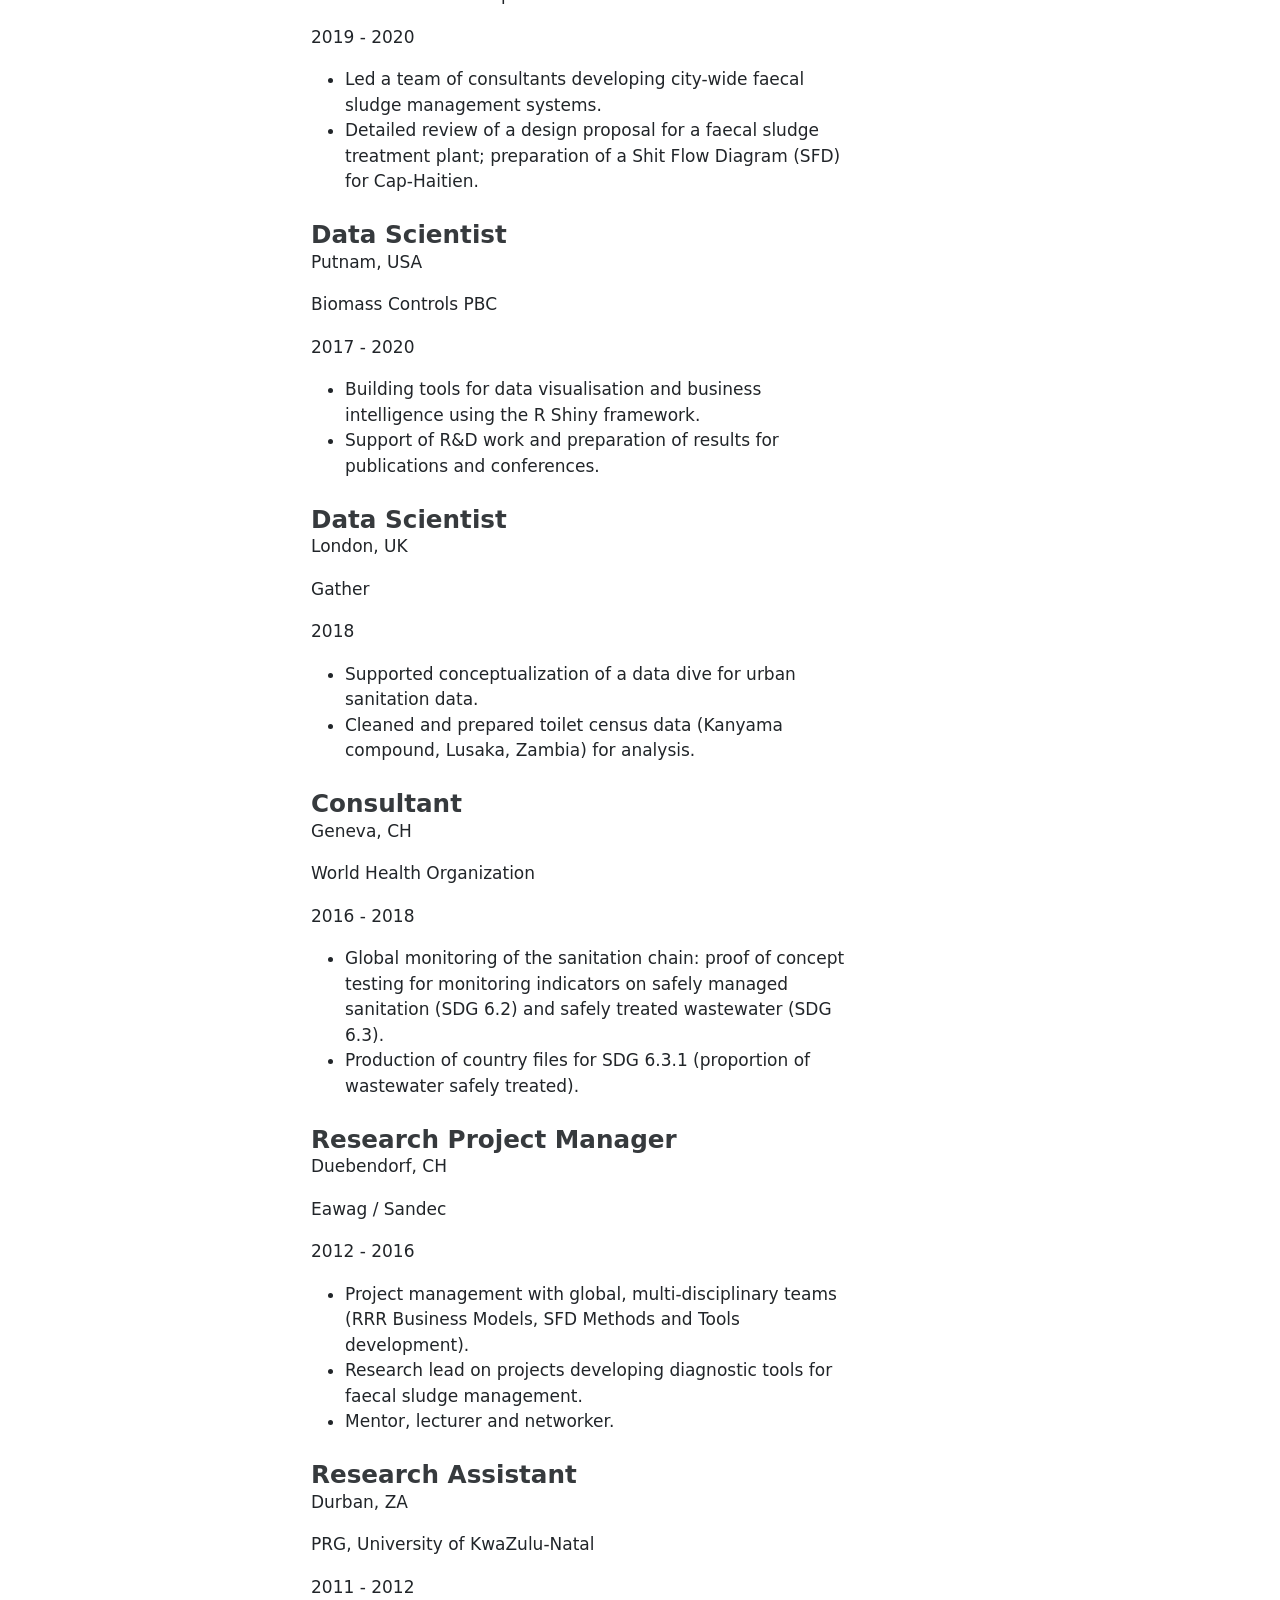
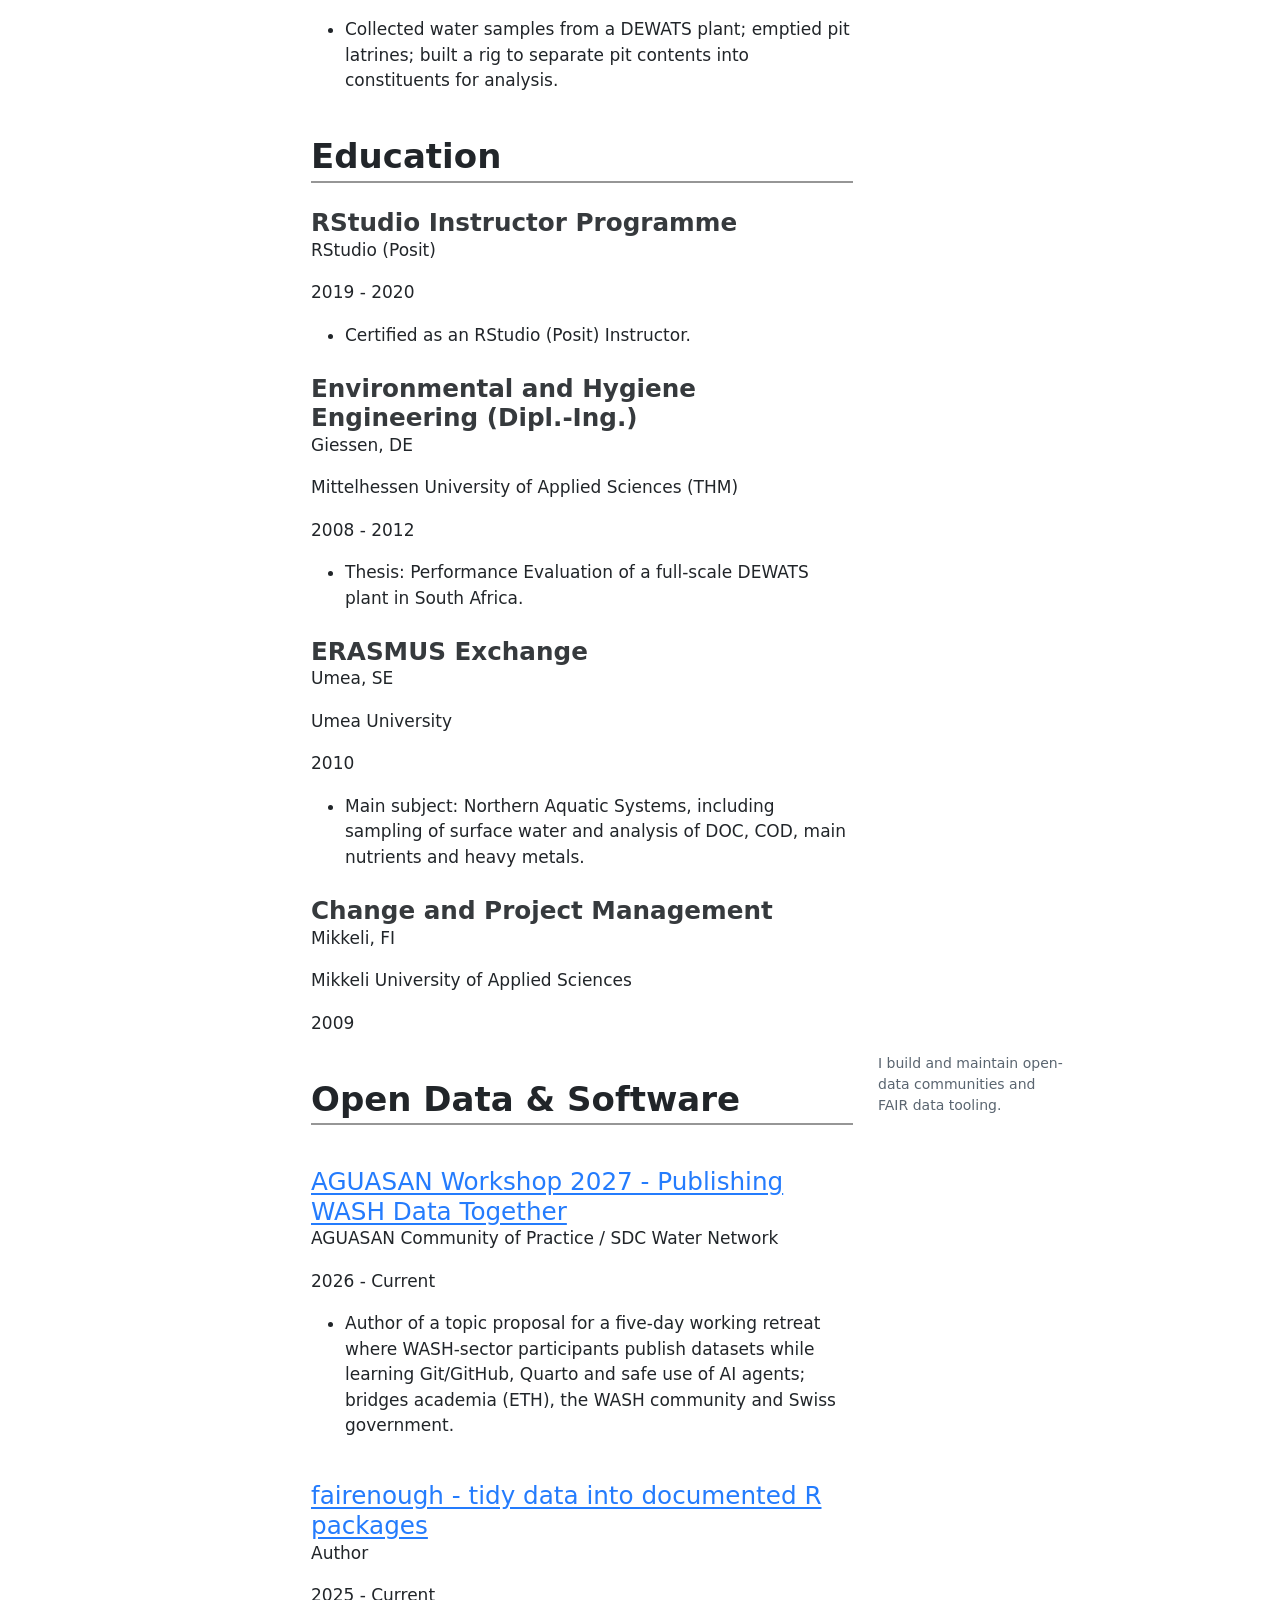
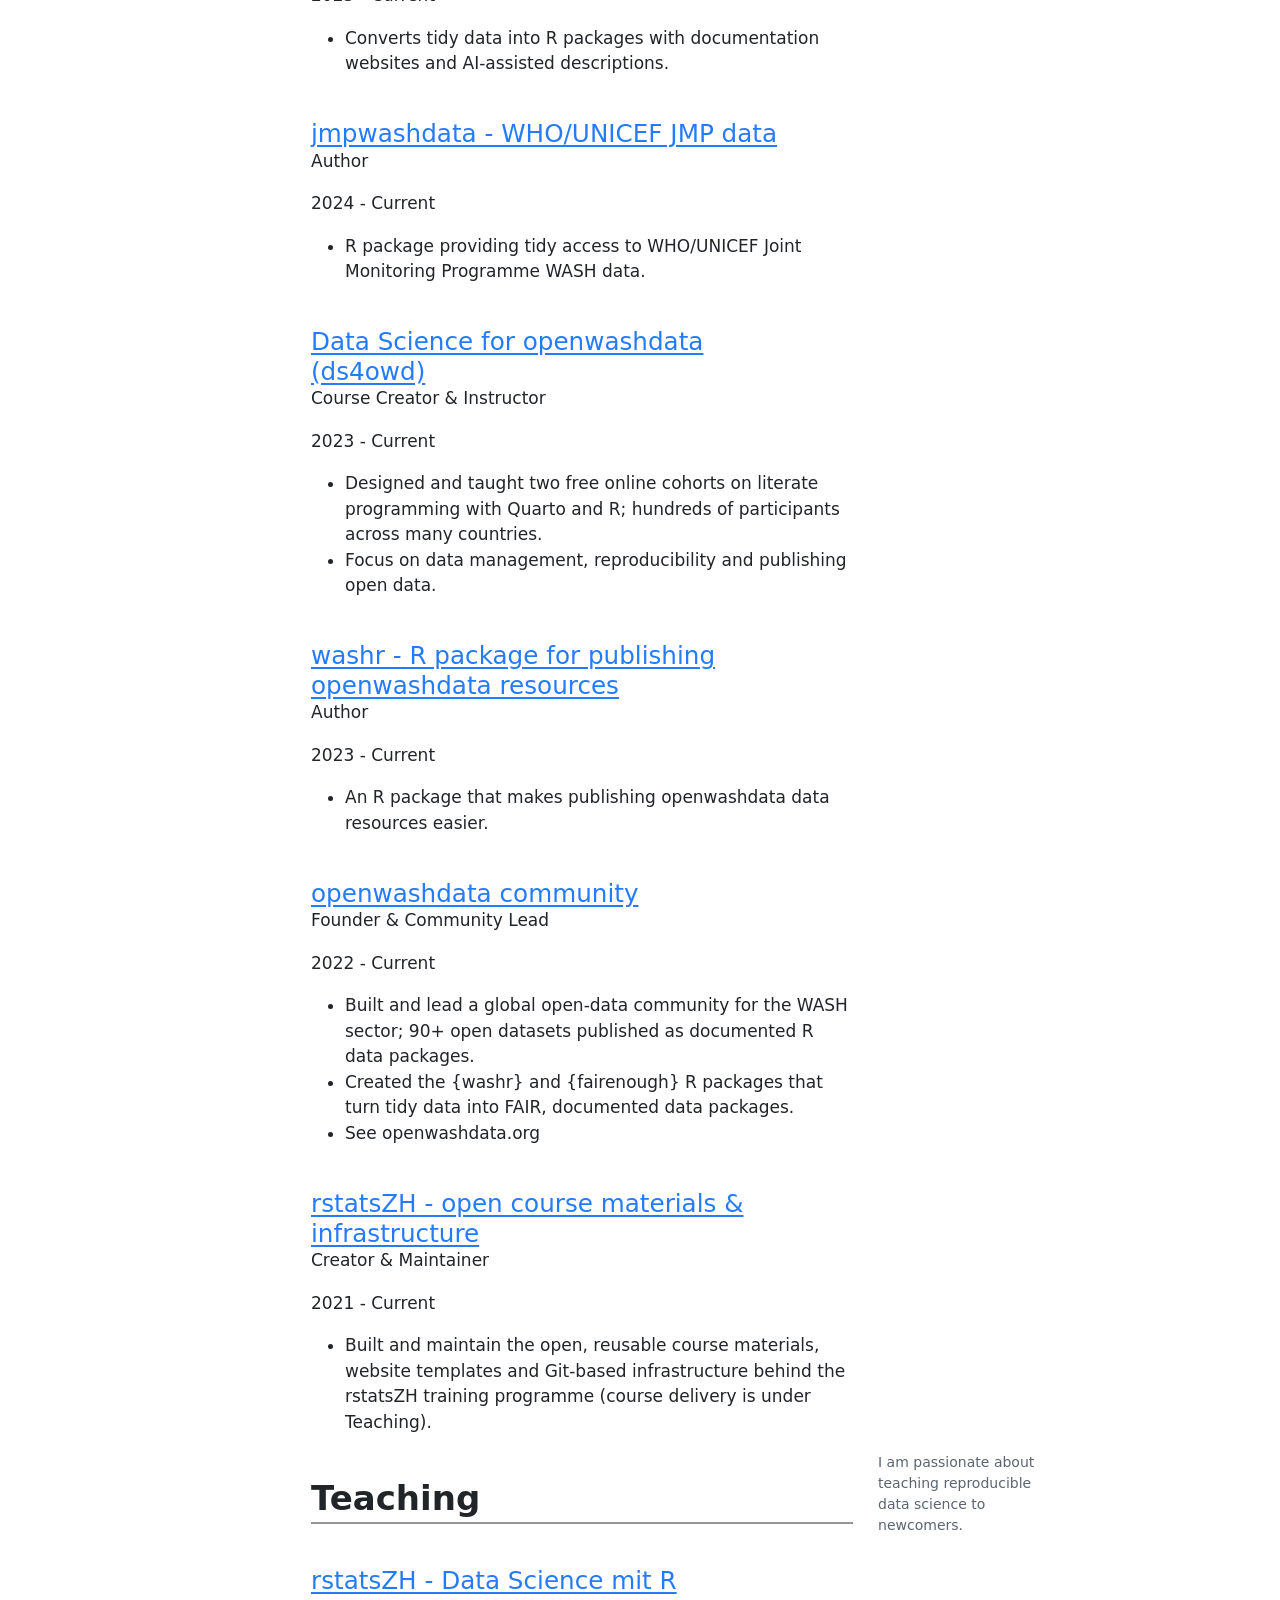
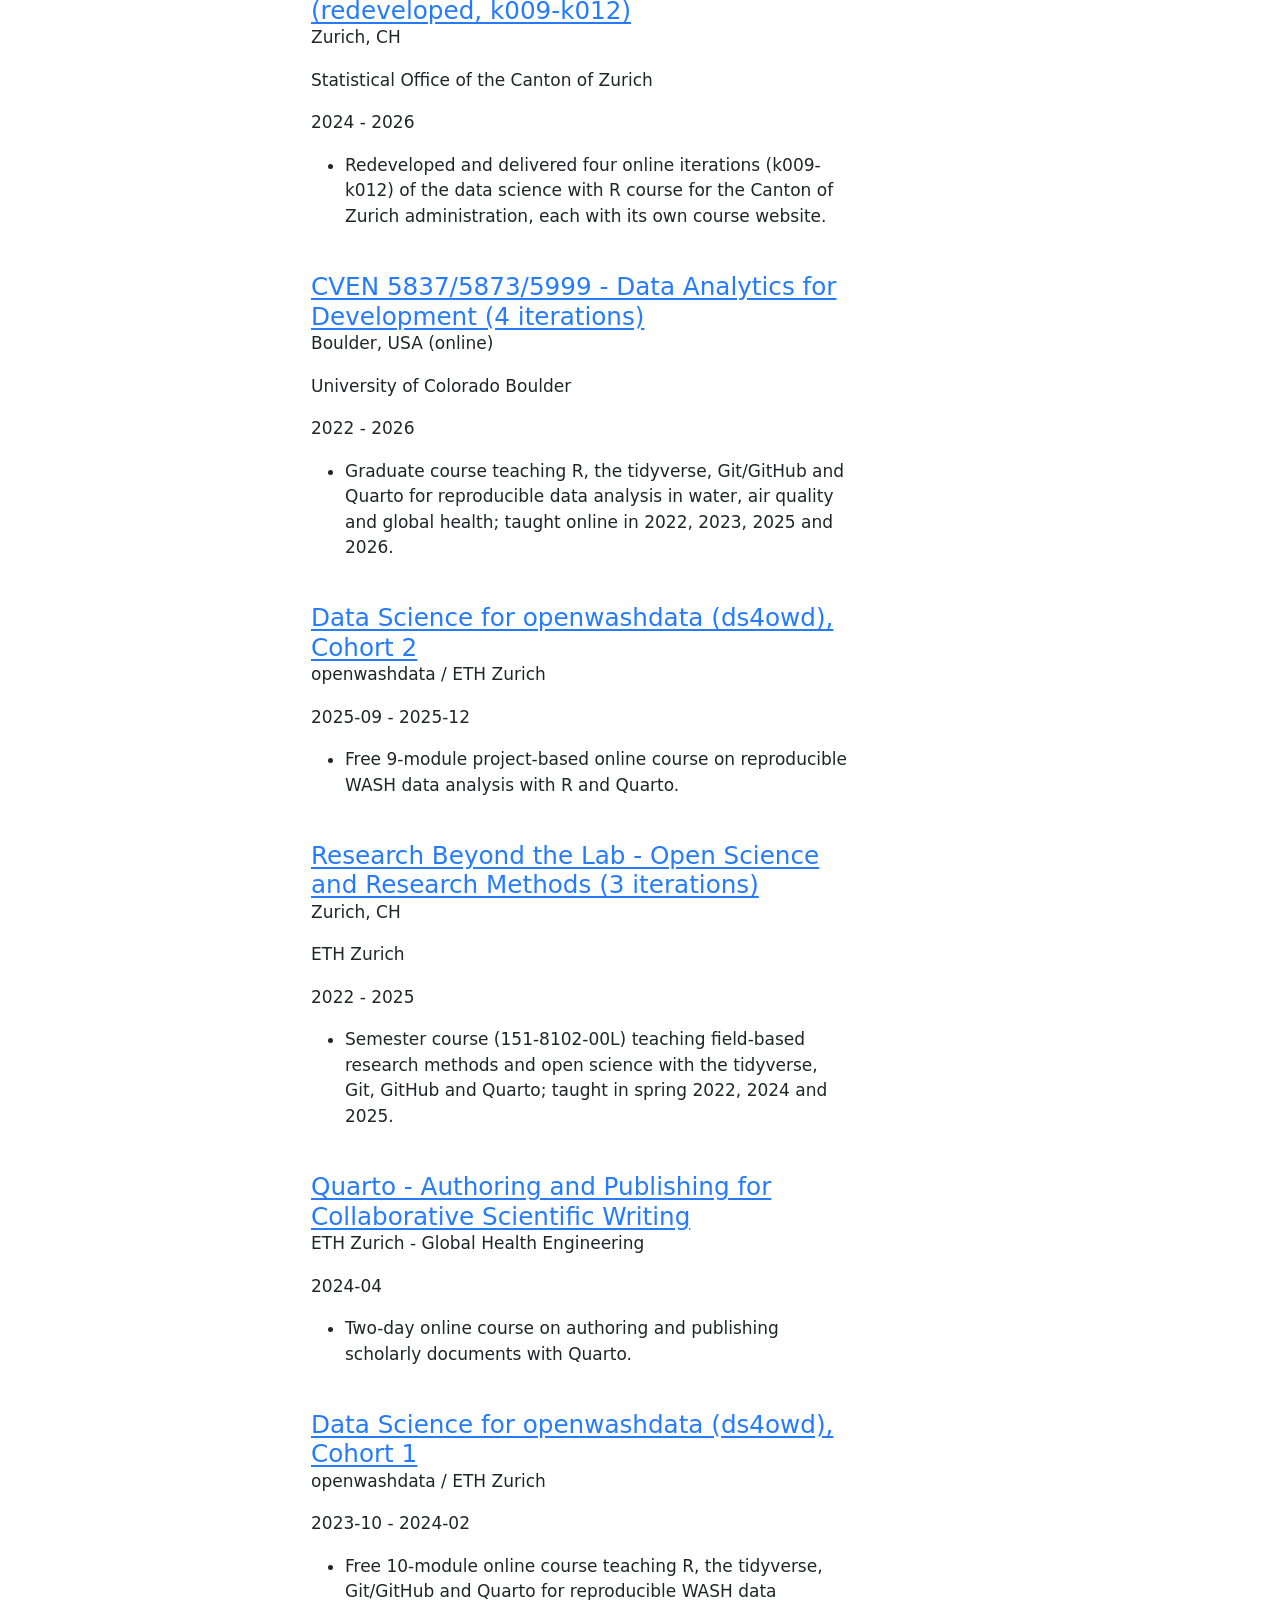
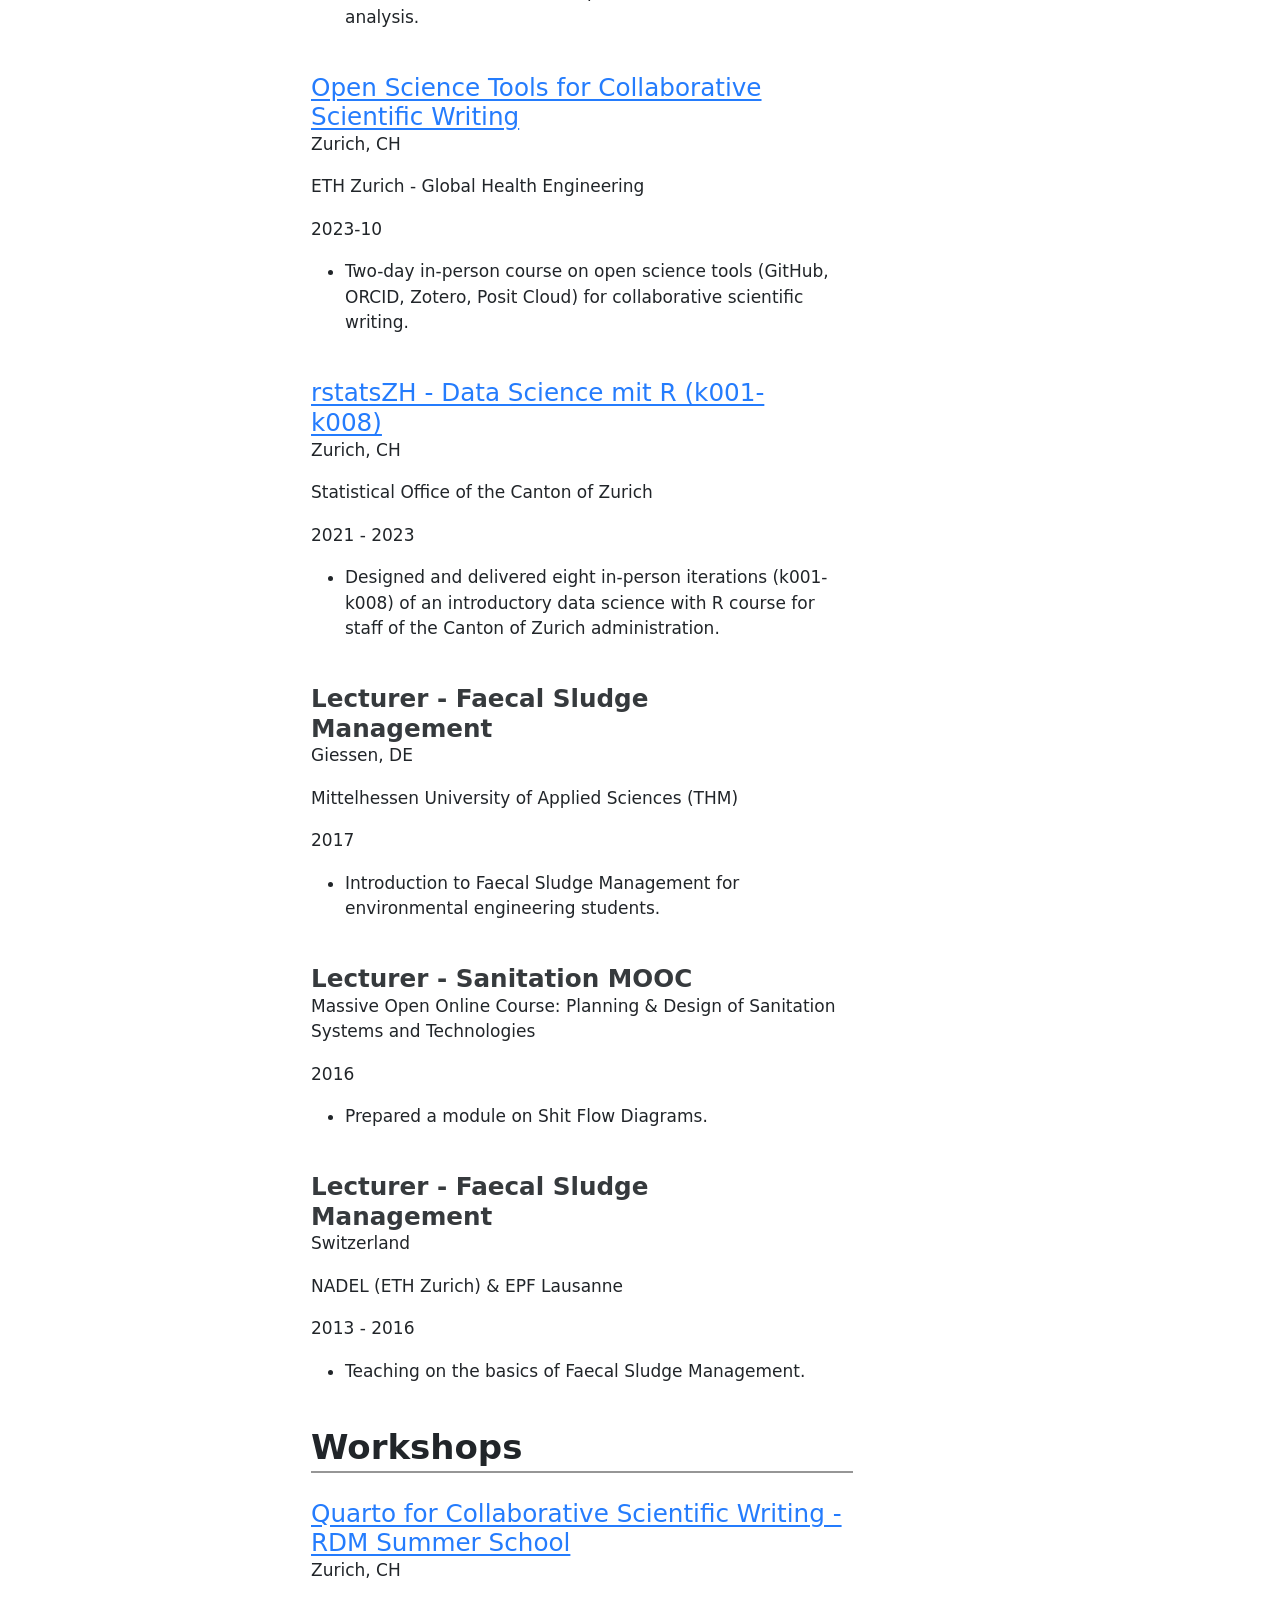
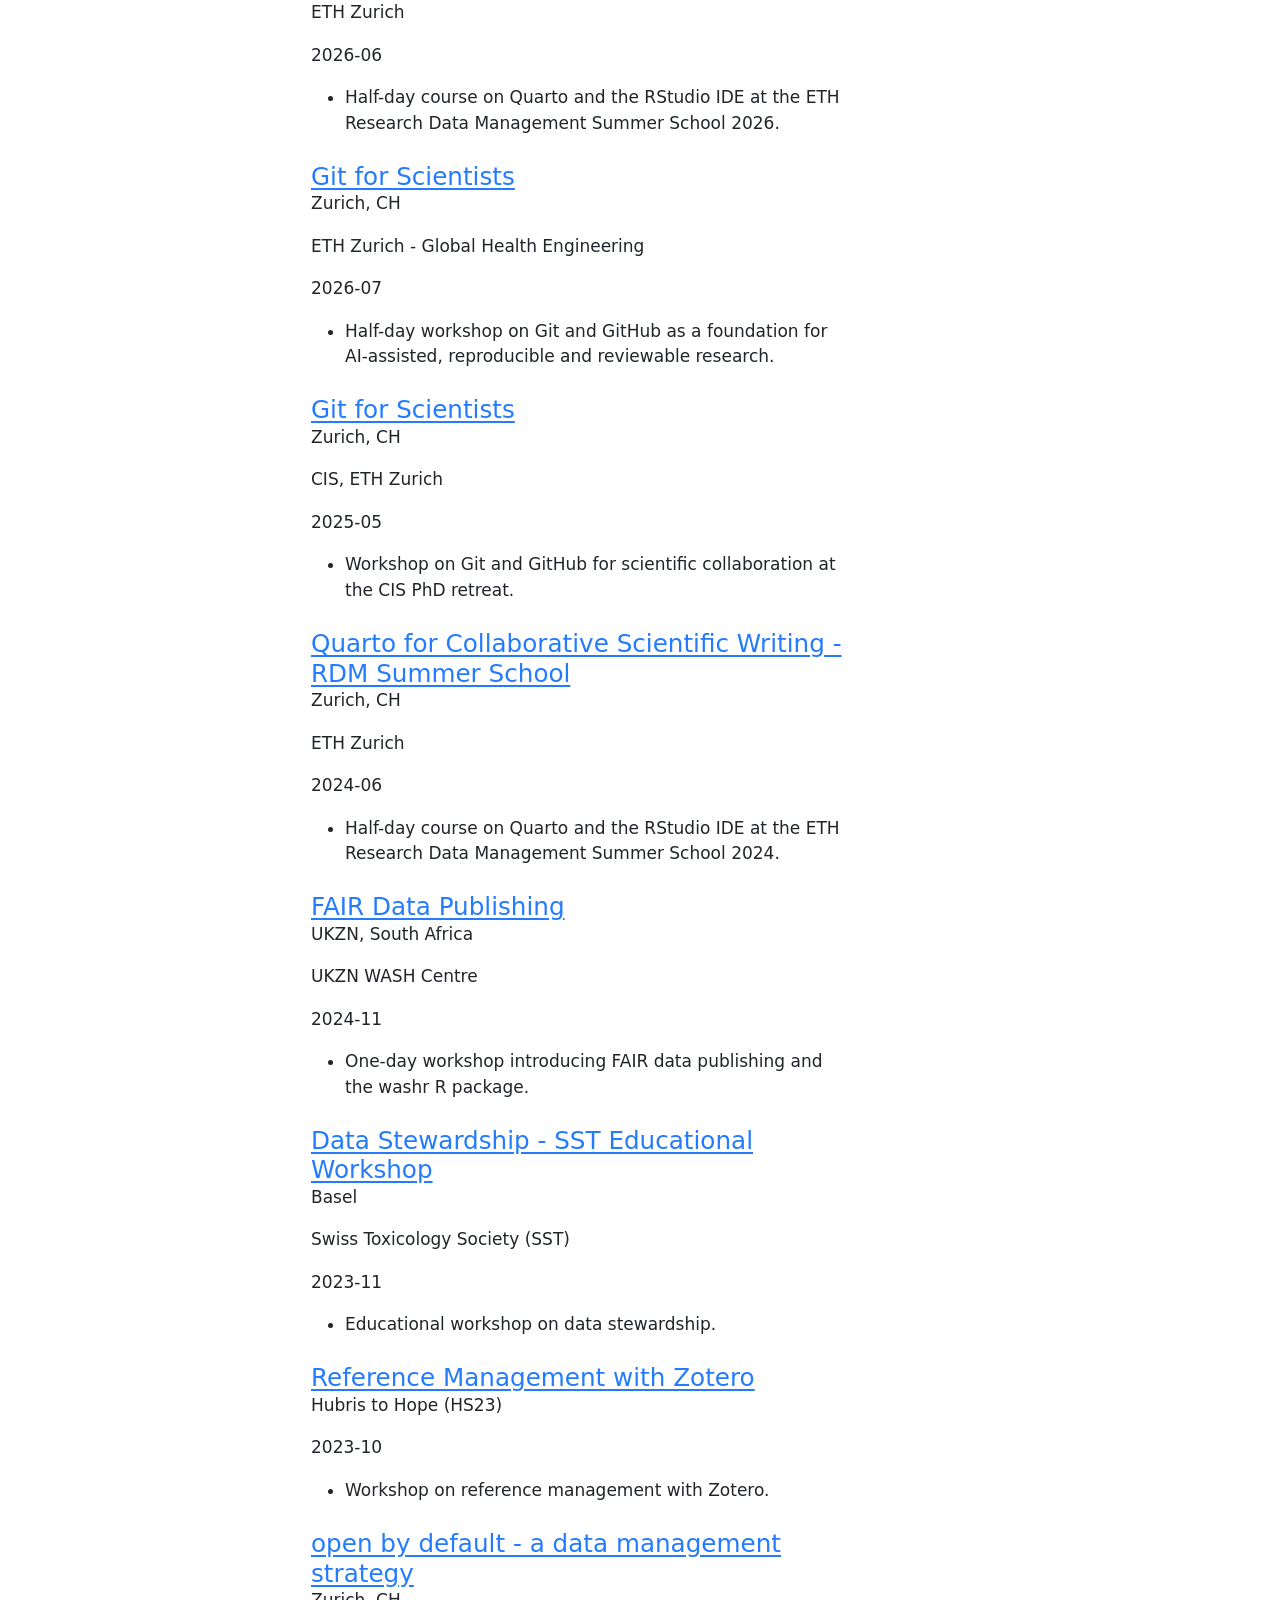
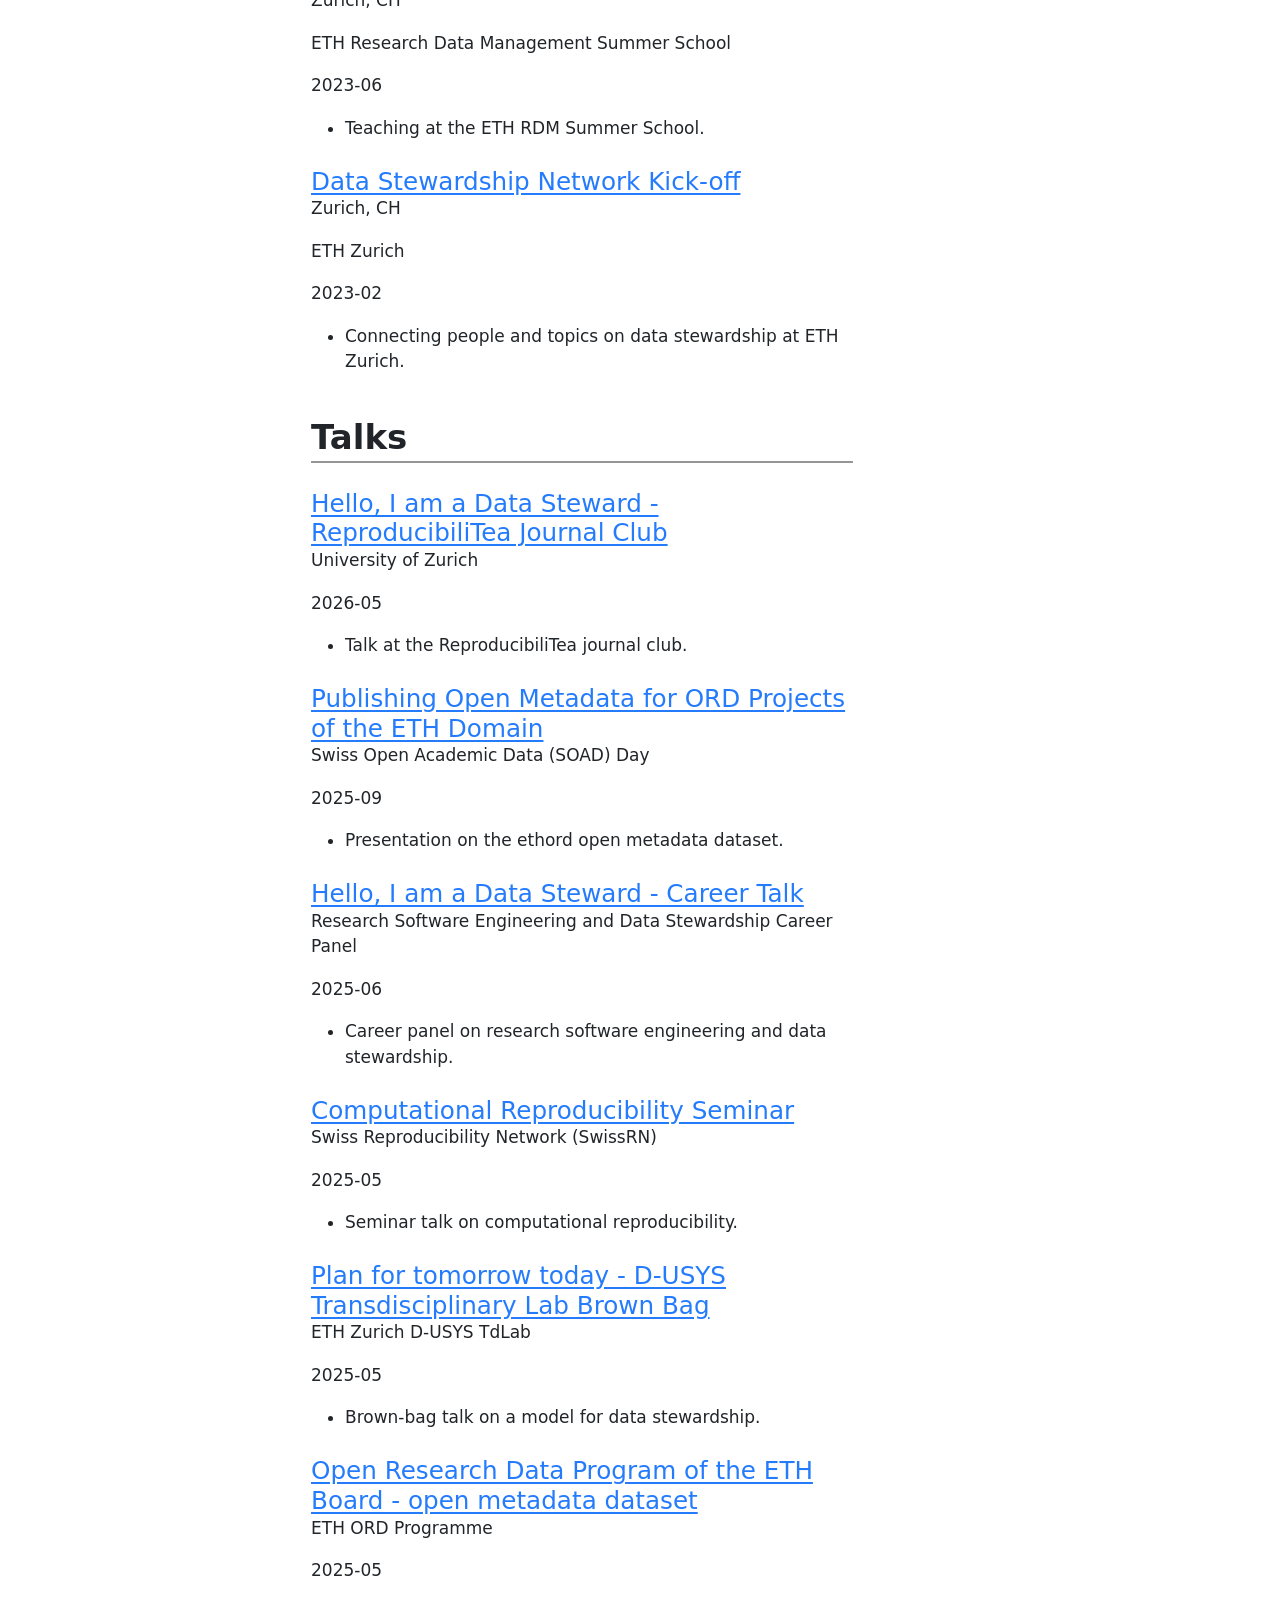
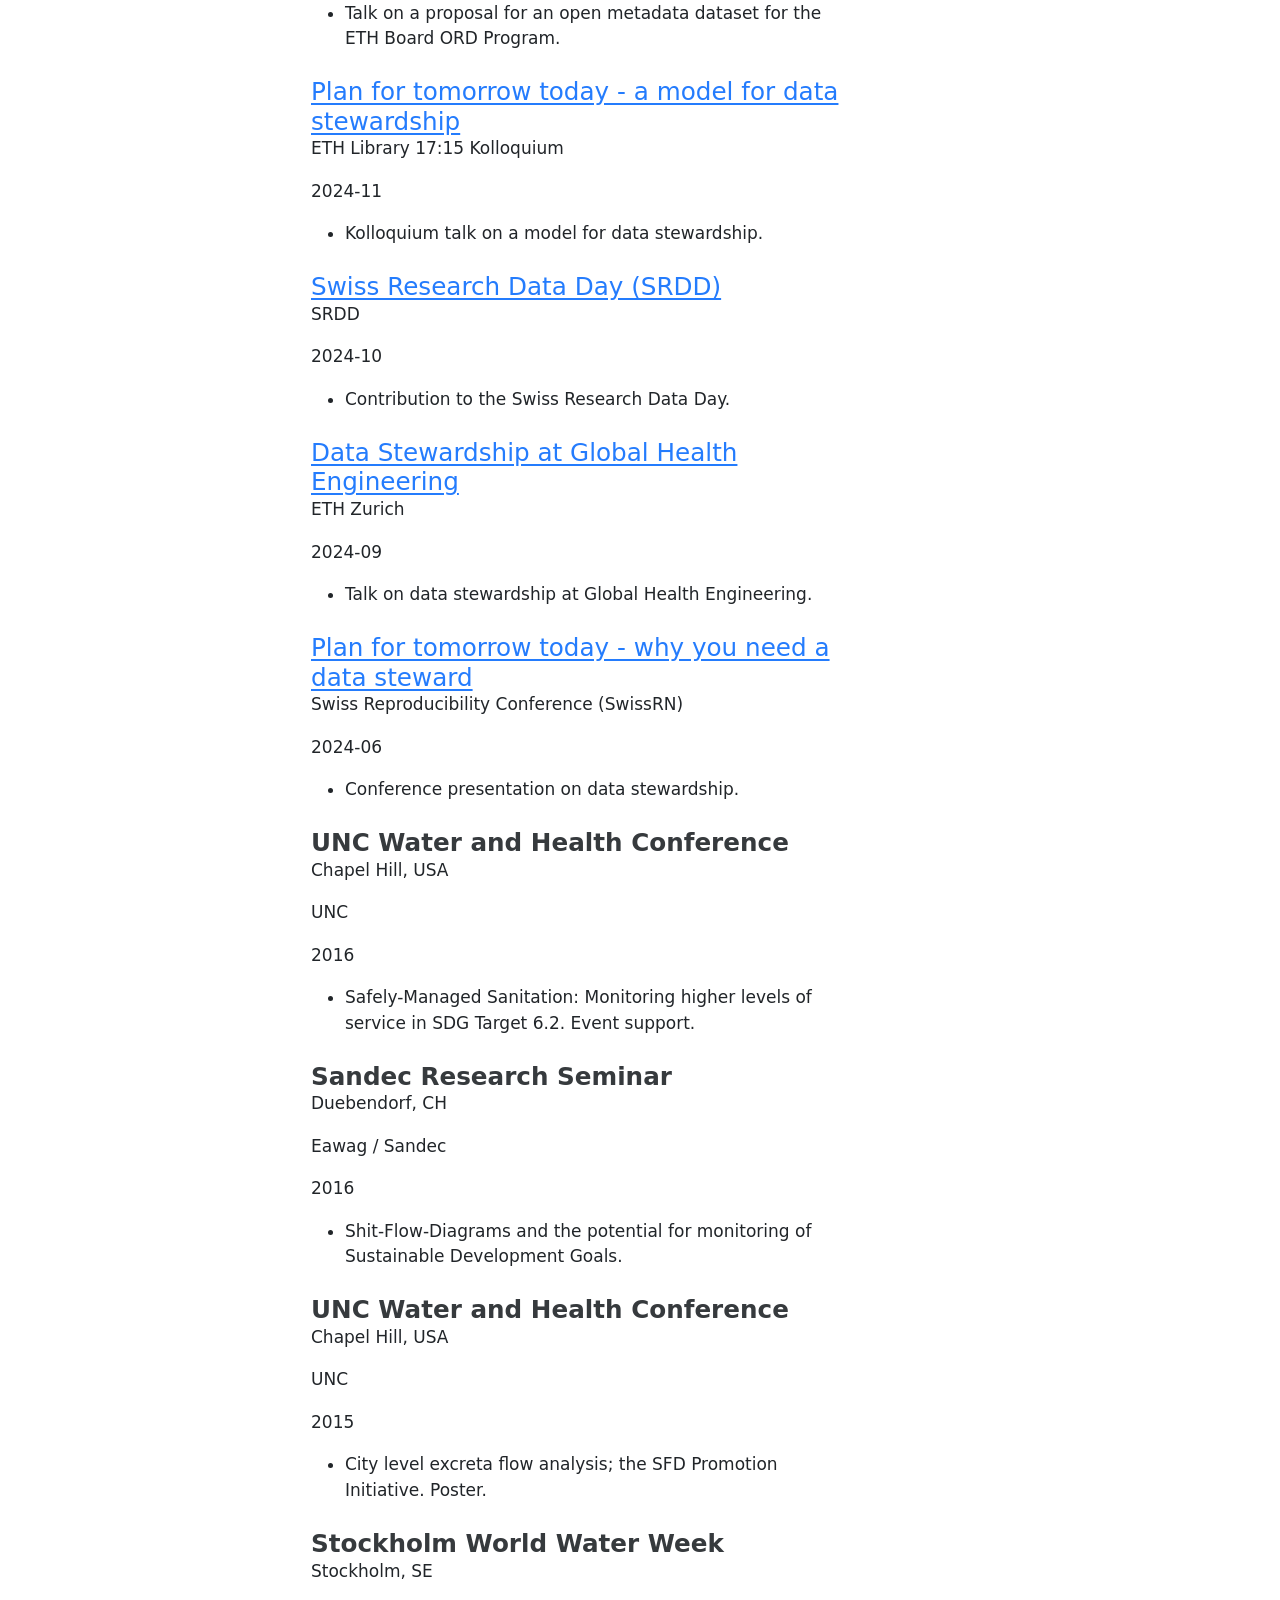
==== commit 2a034717: "Correct rstatsZH iterations and SwissRN start year Per Lars's issue #2 answers: - Split rstatsZH tea" ====
--- a/cv.html
+++ b/cv.html
@@ -2473,12 +2473,12 @@
 <li>See openwashdata.org</li>
 </ul>
 </section>
-<section id="rstatszh---r-training-for-the-canton-of-zurich" class="level3">
-<h3 class="anchored" data-anchor-id="rstatszh---r-training-for-the-canton-of-zurich"><a href="https://rstatszh.github.io/website/">rstatsZH - R training for the Canton of Zurich</a></h3>
-<p>Course Creator &amp; Instructor</p>
+<section id="rstatszh---open-course-materials-infrastructure" class="level3">
+<h3 class="anchored" data-anchor-id="rstatszh---open-course-materials-infrastructure"><a href="https://rstats.zuerich/">rstatsZH - open course materials &amp; infrastructure</a></h3>
+<p>Creator &amp; Maintainer</p>
 <p>2021 - Current</p>
 <ul>
-<li>Built and ran the R training programme for the cantonal administration of Zurich (rstatsZH), including course website and material.</li>
+<li>Built and maintain the open, reusable course materials, website templates and Git-based infrastructure behind the rstatsZH training programme (course delivery is under Teaching).</li>
 </ul>
 </section>
 </section>
@@ -2487,7 +2487,16 @@
 
 <div class="no-row-height column-margin column-container"><div class="margin-aside">
 <p>I am passionate about teaching reproducible data science to newcomers.</p>
-</div></div><section id="cven-583758735999---data-analytics-for-development-4-iterations" class="level3">
+</div></div><section id="rstatszh---data-science-mit-r-redeveloped-k009-k012" class="level3">
+<h3 class="anchored" data-anchor-id="rstatszh---data-science-mit-r-redeveloped-k009-k012"><a href="https://rstats.zuerich/">rstatsZH - Data Science mit R (redeveloped, k009-k012)</a></h3>
+<p>Zurich, CH</p>
+<p>Statistical Office of the Canton of Zurich</p>
+<p>2024 - 2026</p>
+<ul>
+<li>Redeveloped and delivered four online iterations (k009-k012) of the data science with R course for the Canton of Zurich administration, each with its own course website.</li>
+</ul>
+</section>
+<section id="cven-583758735999---data-analytics-for-development-4-iterations" class="level3">
 <h3 class="anchored" data-anchor-id="cven-583758735999---data-analytics-for-development-4-iterations"><a href="https://github.com/cven-dev">CVEN 5837/5873/5999 - Data Analytics for Development (4 iterations)</a></h3>
 <p>Boulder, USA (online)</p>
 <p>University of Colorado Boulder</p>
@@ -2538,8 +2547,8 @@
 <li>Two-day in-person course on open science tools (GitHub, ORCID, Zotero, Posit Cloud) for collaborative scientific writing.</li>
 </ul>
 </section>
-<section id="rstatszh---data-science-mit-r-8-course-iterations" class="level3">
-<h3 class="anchored" data-anchor-id="rstatszh---data-science-mit-r-8-course-iterations"><a href="https://rstatszh.github.io/website/">rstatsZH - Data Science mit R (8 course iterations)</a></h3>
+<section id="rstatszh---data-science-mit-r-k001-k008" class="level3">
+<h3 class="anchored" data-anchor-id="rstatszh---data-science-mit-r-k001-k008"><a href="https://rstatszh.github.io/website/">rstatsZH - Data Science mit R (k001-k008)</a></h3>
 <p>Zurich, CH</p>
 <p>Statistical Office of the Canton of Zurich</p>
 <p>2021 - 2023</p>
@@ -2934,7 +2943,7 @@
 <section id="local-node-leader-swiss-reproducibility-network-swissrn" class="level3">
 <h3 class="anchored" data-anchor-id="local-node-leader-swiss-reproducibility-network-swissrn"><a href="https://www.swissrn.org/contents/community/nodes/">Local Node Leader, Swiss Reproducibility Network (SwissRN)</a></h3>
 <p>ETH Zurich - Global Health Engineering</p>
-<p>2024 - Current</p>
+<p>2025 - Current</p>
 <ul>
 <li>Local Node Leader for ETH Zurich in SwissRN, promoting reproducible and open research practices across the institution.</li>
 </ul>
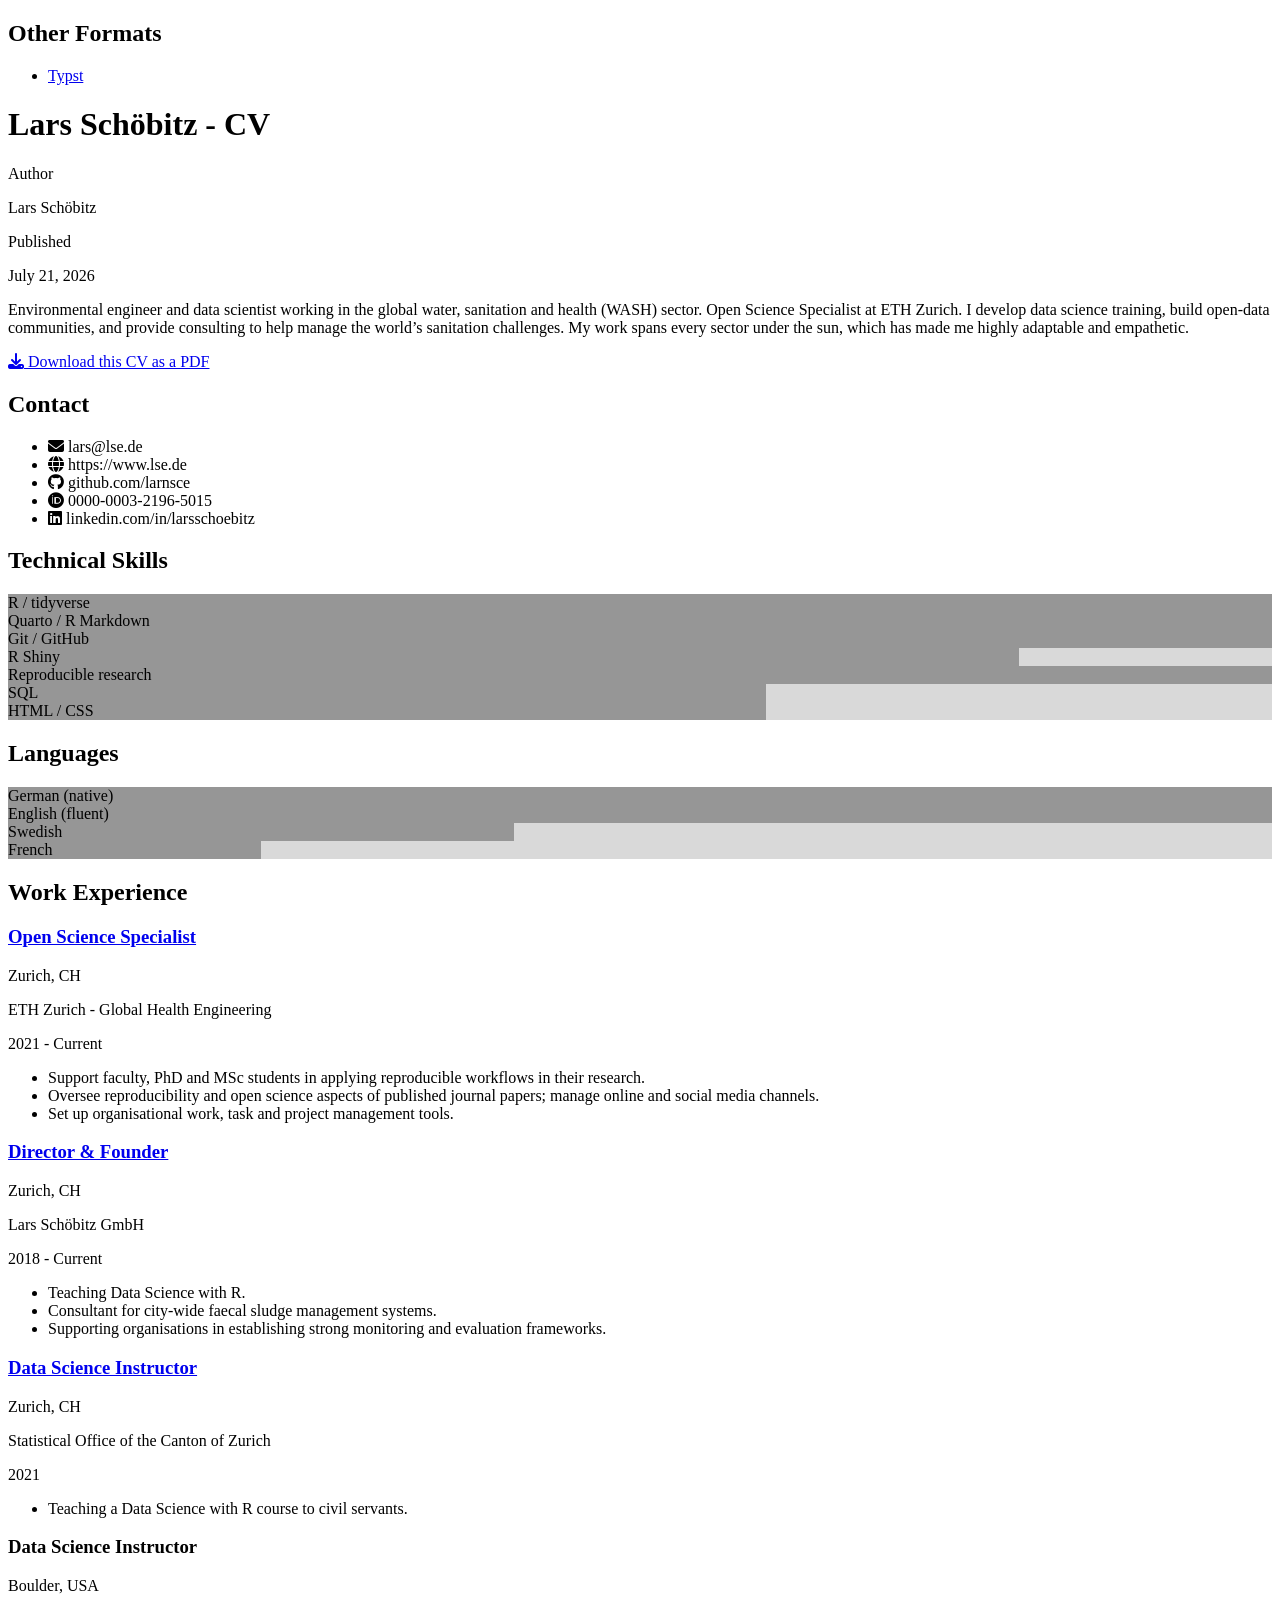
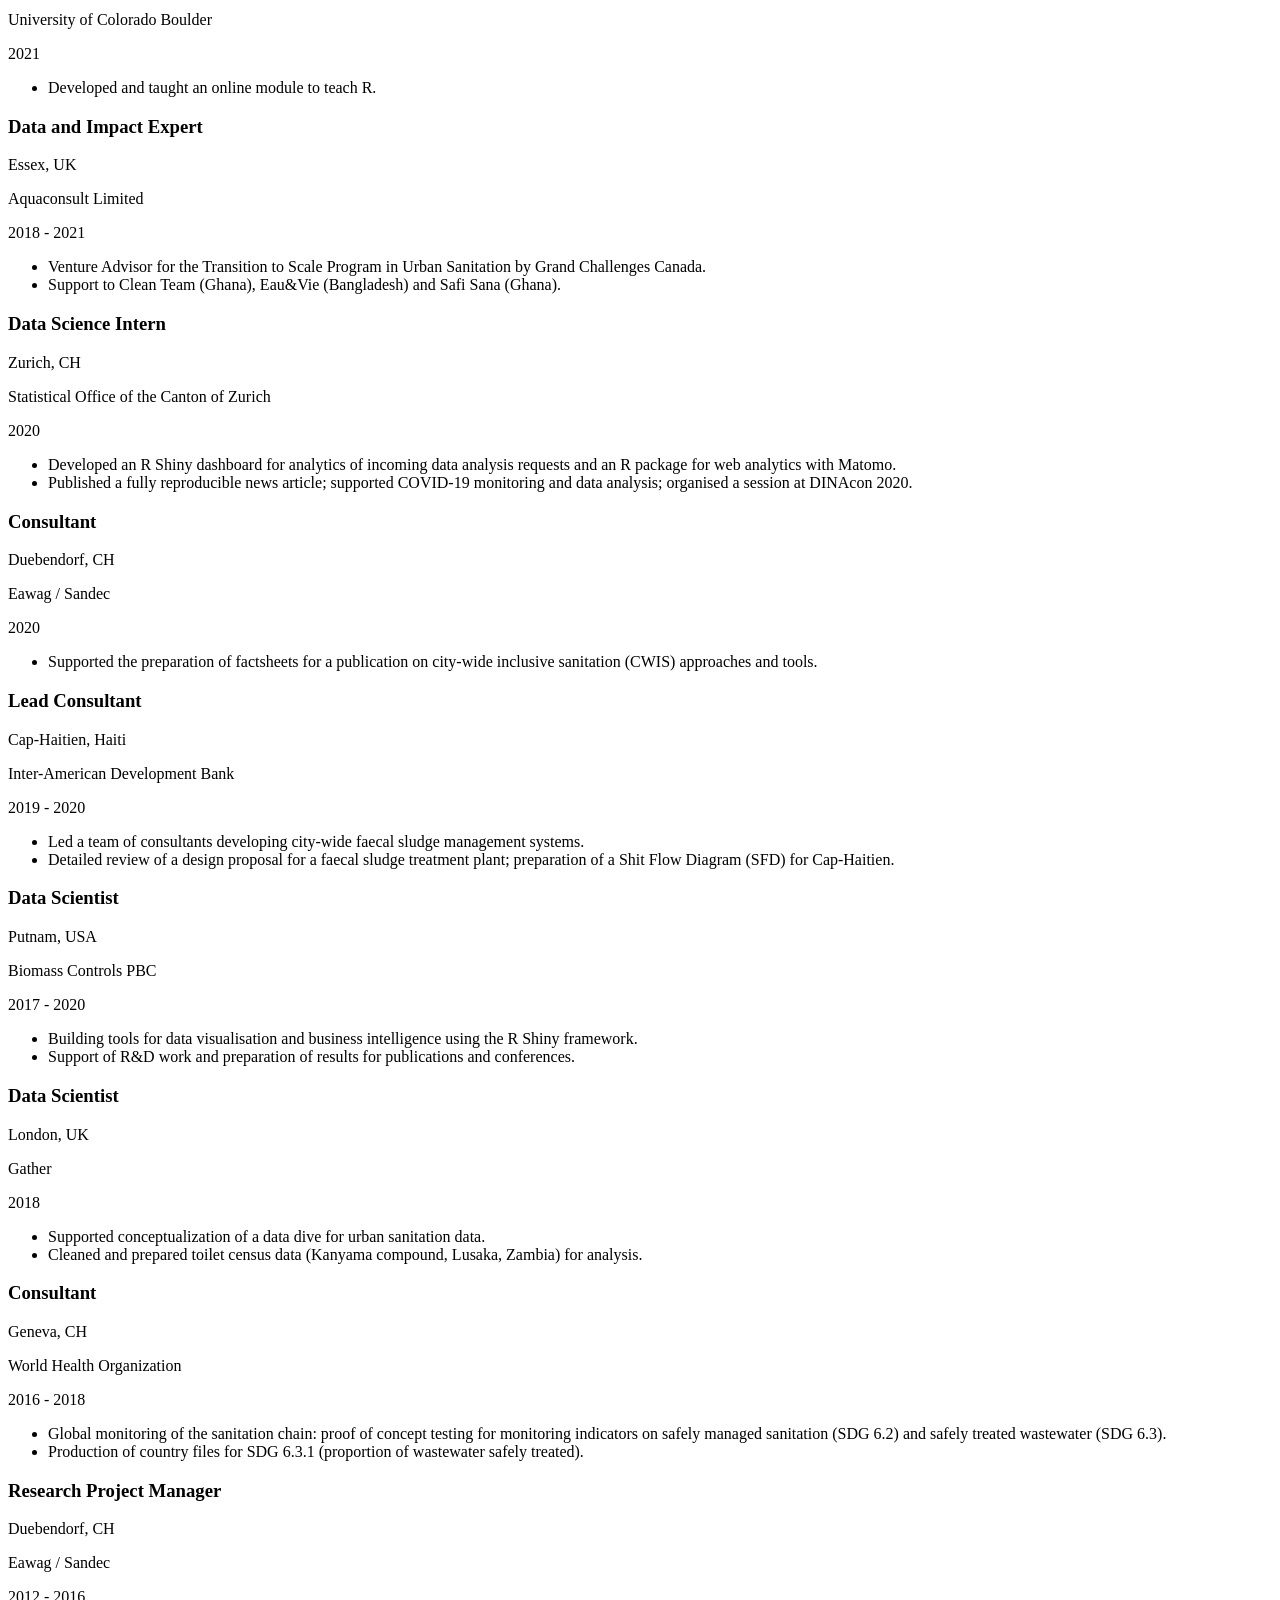
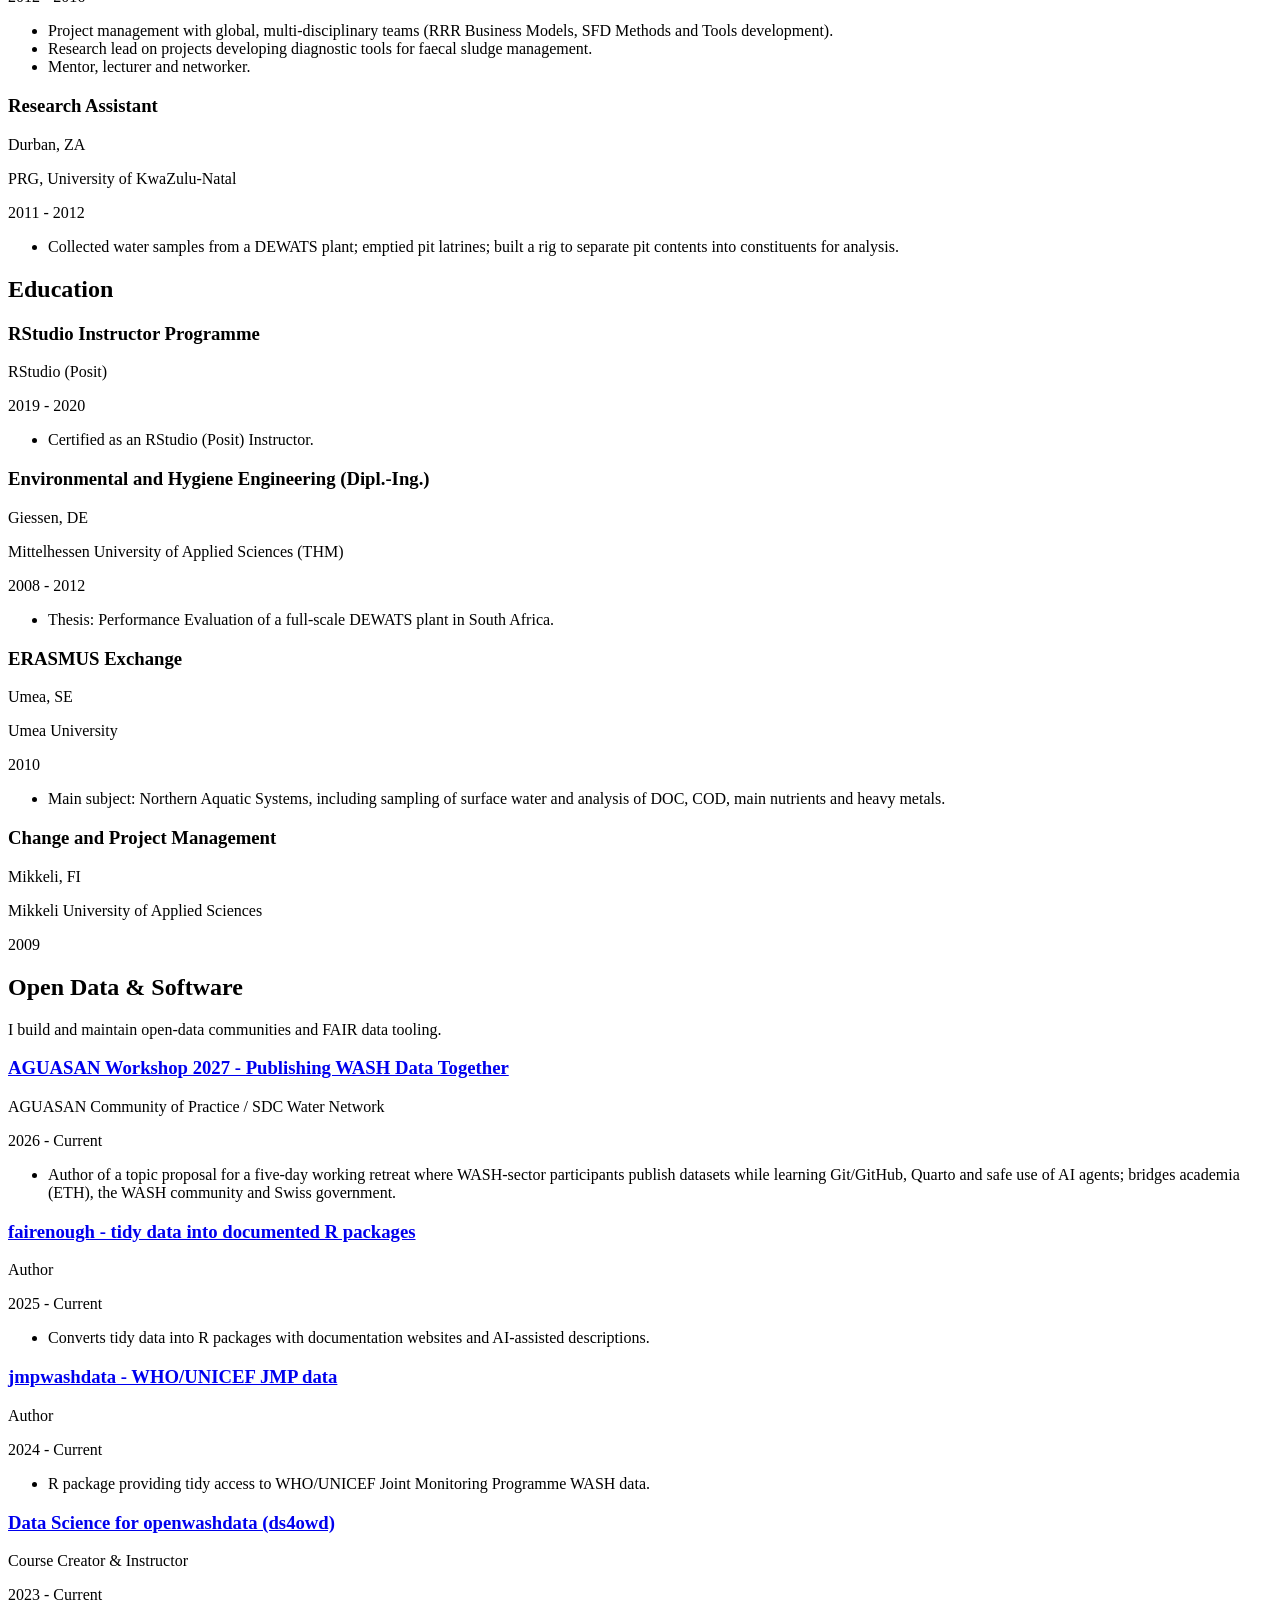
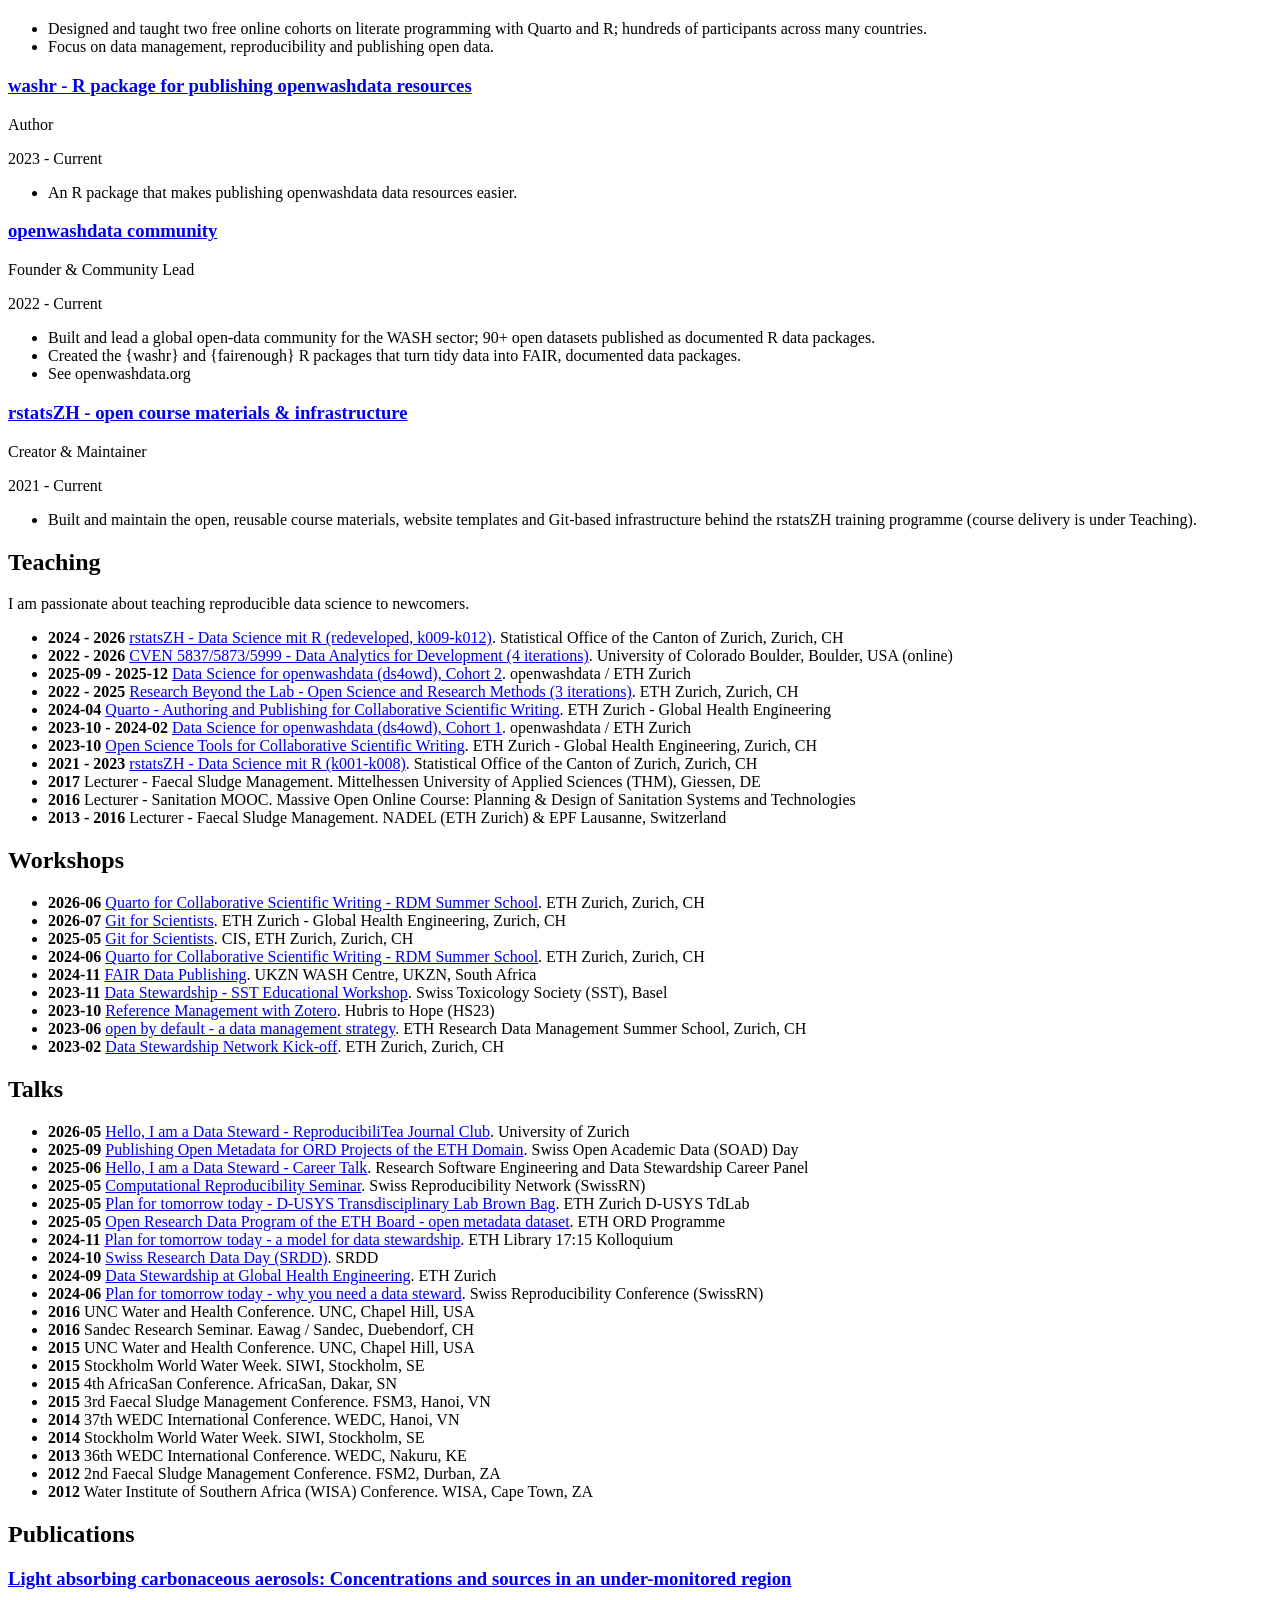
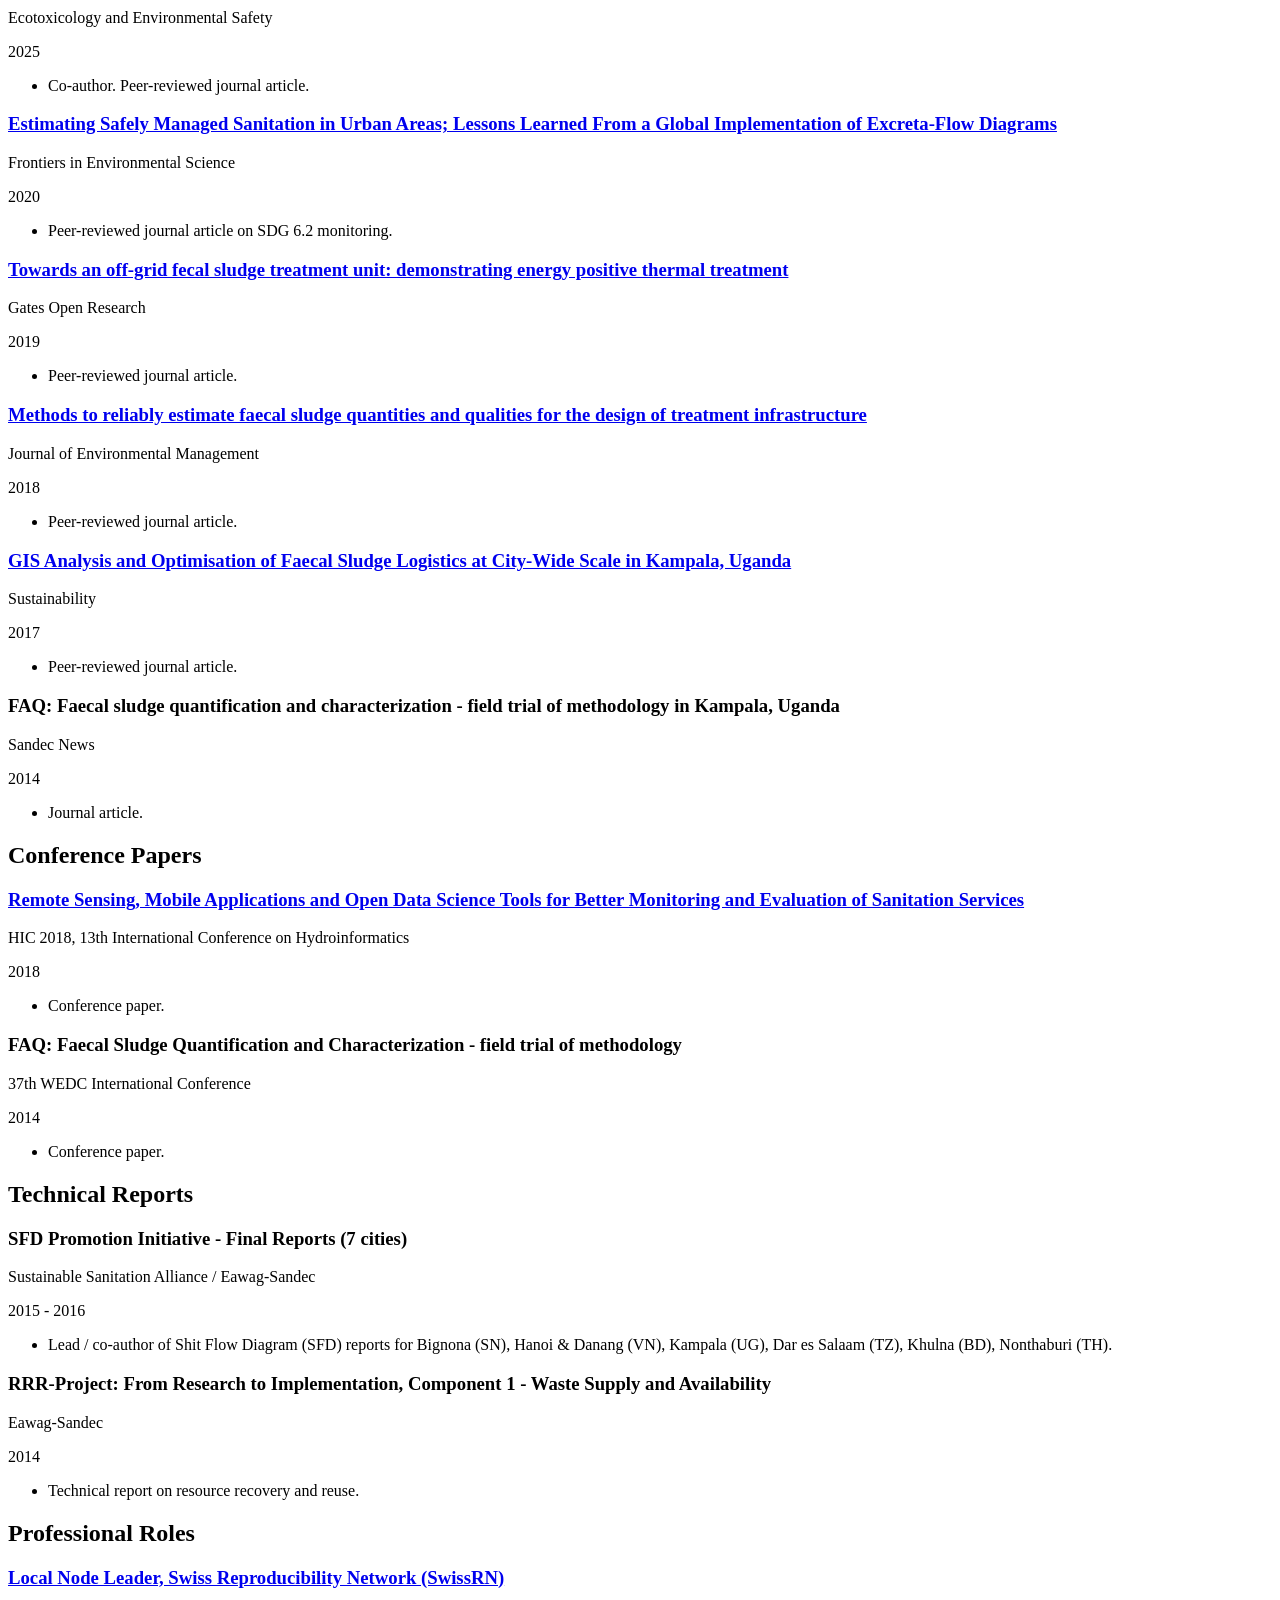
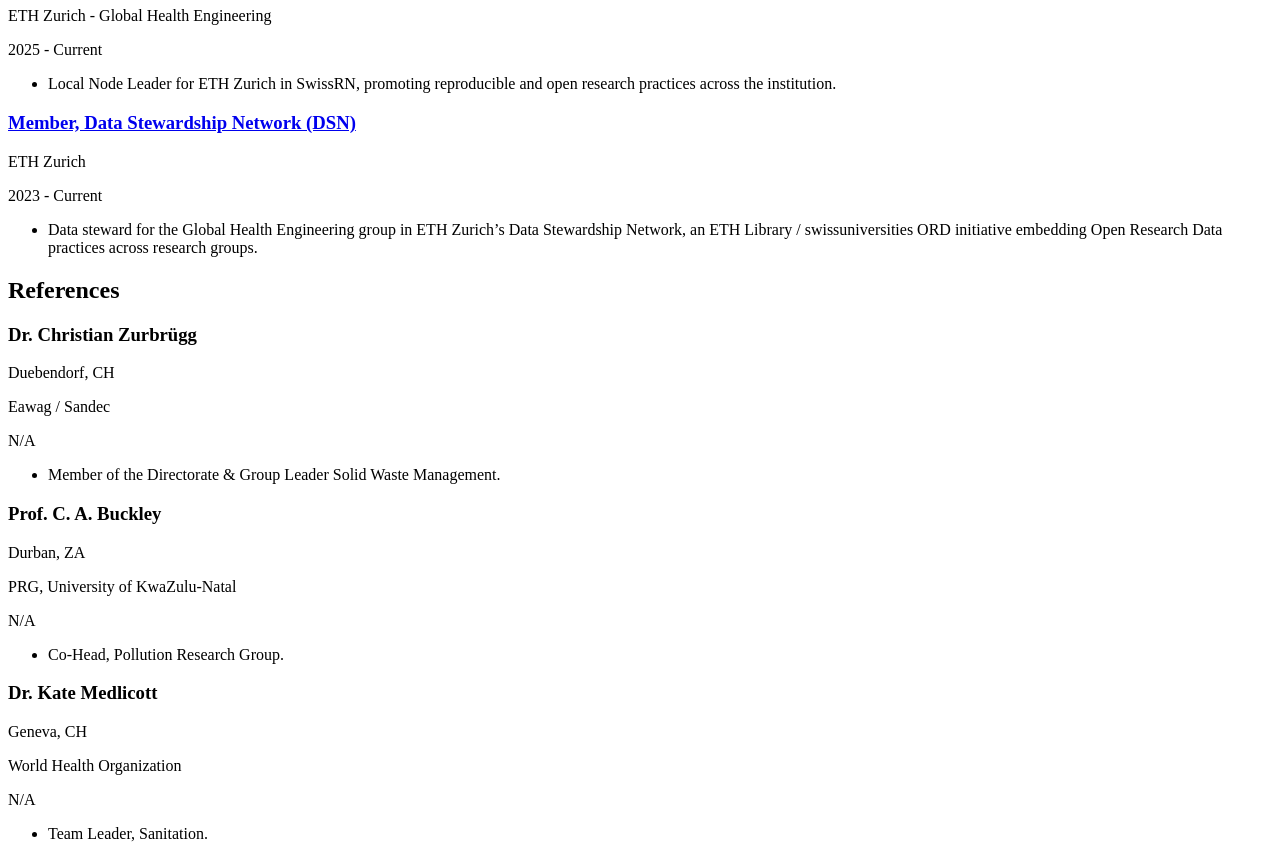
==== commit 76cc76f8: "Add two-column styling: header band, compact lists, icons, skill bars Implements the issue #3 stylin" ====
--- a/cv.html
+++ b/cv.html
@@ -11,7 +11,9 @@
 
 <title>Lars Schöbitz - CV</title>
 <style>
-
+/* Default styles provided by pandoc.
+** See https://pandoc.org/MANUAL.html#variables-for-html for config info.
+*/
 code{white-space: pre-wrap;}
 span.smallcaps{font-variant: small-caps;}
 div.columns{display: flex; gap: min(4vw, 1.5em);}
@@ -19,2149 +21,26 @@
 div.hanging-indent{margin-left: 1.5em; text-indent: -1.5em;}
 ul.task-list{list-style: none;}
 ul.task-list li input[type="checkbox"] {
-width: 0.8em;
-margin: 0 0.8em 0.2em -1em;  vertical-align: middle;
+  width: 0.8em;
+  margin: 0 0.8em 0.2em -1em; /* quarto-specific, see https://github.com/quarto-dev/quarto-cli/issues/4556 */ 
+  vertical-align: middle;
 }
 </style>
 
 
-<script>/*!
- * clipboard.js v2.0.11
- * https://clipboardjs.com/
- *
- * Licensed MIT © Zeno Rocha
- */
-!function(t,e){"object"==typeof exports&&"object"==typeof module?module.exports=e():"function"==typeof define&&define.amd?define([],e):"object"==typeof exports?exports.ClipboardJS=e():t.ClipboardJS=e()}(this,function(){return n={686:function(t,e,n){"use strict";n.d(e,{default:function(){return b}});var e=n(279),i=n.n(e),e=n(370),u=n.n(e),e=n(817),r=n.n(e);function c(t){try{return document.execCommand(t)}catch(t){return}}var a=function(t){t=r()(t);return c("cut"),t};function o(t,e){var n,o,t=(n=t,o="rtl"===document.documentElement.getAttribute("dir"),(t=document.createElement("textarea")).style.fontSize="12pt",t.style.border="0",t.style.padding="0",t.style.margin="0",t.style.position="absolute",t.style[o?"right":"left"]="-9999px",o=window.pageYOffset||document.documentElement.scrollTop,t.style.top="".concat(o,"px"),t.setAttribute("readonly",""),t.value=n,t);return e.container.appendChild(t),e=r()(t),c("copy"),t.remove(),e}var f=function(t){var e=1<arguments.length&&void 0!==arguments[1]?arguments[1]:{container:document.body},n="";return"string"==typeof t?n=o(t,e):t instanceof HTMLInputElement&&!["text","search","url","tel","password"].includes(null==t?void 0:t.type)?n=o(t.value,e):(n=r()(t),c("copy")),n};function l(t){return(l="function"==typeof Symbol&&"symbol"==typeof Symbol.iterator?function(t){return typeof t}:function(t){return t&&"function"==typeof Symbol&&t.constructor===Symbol&&t!==Symbol.prototype?"symbol":typeof t})(t)}var s=function(){var t=0<arguments.length&&void 0!==arguments[0]?arguments[0]:{},e=t.action,n=void 0===e?"copy":e,o=t.container,e=t.target,t=t.text;if("copy"!==n&&"cut"!==n)throw new Error('Invalid "action" value, use either "copy" or "cut"');if(void 0!==e){if(!e||"object"!==l(e)||1!==e.nodeType)throw new Error('Invalid "target" value, use a valid Element');if("copy"===n&&e.hasAttribute("disabled"))throw new Error('Invalid "target" attribute. Please use "readonly" instead of "disabled" attribute');if("cut"===n&&(e.hasAttribute("readonly")||e.hasAttribute("disabled")))throw new Error('Invalid "target" attribute. You can\'t cut text from elements with "readonly" or "disabled" attributes')}return t?f(t,{container:o}):e?"cut"===n?a(e):f(e,{container:o}):void 0};function p(t){return(p="function"==typeof Symbol&&"symbol"==typeof Symbol.iterator?function(t){return typeof t}:function(t){return t&&"function"==typeof Symbol&&t.constructor===Symbol&&t!==Symbol.prototype?"symbol":typeof t})(t)}function d(t,e){for(var n=0;n<e.length;n++){var o=e[n];o.enumerable=o.enumerable||!1,o.configurable=!0,"value"in o&&(o.writable=!0),Object.defineProperty(t,o.key,o)}}function y(t,e){return(y=Object.setPrototypeOf||function(t,e){return t.__proto__=e,t})(t,e)}function h(n){var o=function(){if("undefined"==typeof Reflect||!Reflect.construct)return!1;if(Reflect.construct.sham)return!1;if("function"==typeof Proxy)return!0;try{return Date.prototype.toString.call(Reflect.construct(Date,[],function(){})),!0}catch(t){return!1}}();return function(){var t,e=v(n);return t=o?(t=v(this).constructor,Reflect.construct(e,arguments,t)):e.apply(this,arguments),e=this,!(t=t)||"object"!==p(t)&&"function"!=typeof t?function(t){if(void 0!==t)return t;throw new ReferenceError("this hasn't been initialised - super() hasn't been called")}(e):t}}function v(t){return(v=Object.setPrototypeOf?Object.getPrototypeOf:function(t){return t.__proto__||Object.getPrototypeOf(t)})(t)}function m(t,e){t="data-clipboard-".concat(t);if(e.hasAttribute(t))return e.getAttribute(t)}var b=function(){!function(t,e){if("function"!=typeof e&&null!==e)throw new TypeError("Super expression must either be null or a function");t.prototype=Object.create(e&&e.prototype,{constructor:{value:t,writable:!0,configurable:!0}}),e&&y(t,e)}(r,i());var t,e,n,o=h(r);function r(t,e){var n;return function(t){if(!(t instanceof r))throw new TypeError("Cannot call a class as a function")}(this),(n=o.call(this)).resolveOptions(e),n.listenClick(t),n}return t=r,n=[{key:"copy",value:function(t){var e=1<arguments.length&&void 0!==arguments[1]?arguments[1]:{container:document.body};return f(t,e)}},{key:"cut",value:function(t){return a(t)}},{key:"isSupported",value:function(){var t=0<arguments.length&&void 0!==arguments[0]?arguments[0]:["copy","cut"],t="string"==typeof t?[t]:t,e=!!document.queryCommandSupported;return t.forEach(function(t){e=e&&!!document.queryCommandSupported(t)}),e}}],(e=[{key:"resolveOptions",value:function(){var t=0<arguments.length&&void 0!==arguments[0]?arguments[0]:{};this.action="function"==typeof t.action?t.action:this.defaultAction,this.target="function"==typeof t.target?t.target:this.defaultTarget,this.text="function"==typeof t.text?t.text:this.defaultText,this.container="object"===p(t.container)?t.container:document.body}},{key:"listenClick",value:function(t){var e=this;this.listener=u()(t,"click",function(t){return e.onClick(t)})}},{key:"onClick",value:function(t){var e=t.delegateTarget||t.currentTarget,n=this.action(e)||"copy",t=s({action:n,container:this.container,target:this.target(e),text:this.text(e)});this.emit(t?"success":"error",{action:n,text:t,trigger:e,clearSelection:function(){e&&e.focus(),window.getSelection().removeAllRanges()}})}},{key:"defaultAction",value:function(t){return m("action",t)}},{key:"defaultTarget",value:function(t){t=m("target",t);if(t)return document.querySelector(t)}},{key:"defaultText",value:function(t){return m("text",t)}},{key:"destroy",value:function(){this.listener.destroy()}}])&&d(t.prototype,e),n&&d(t,n),r}()},828:function(t){var e;"undefined"==typeof Element||Element.prototype.matches||((e=Element.prototype).matches=e.matchesSelector||e.mozMatchesSelector||e.msMatchesSelector||e.oMatchesSelector||e.webkitMatchesSelector),t.exports=function(t,e){for(;t&&9!==t.nodeType;){if("function"==typeof t.matches&&t.matches(e))return t;t=t.parentNode}}},438:function(t,e,n){var u=n(828);function i(t,e,n,o,r){var i=function(e,n,t,o){return function(t){t.delegateTarget=u(t.target,n),t.delegateTarget&&o.call(e,t)}}.apply(this,arguments);return t.addEventListener(n,i,r),{destroy:function(){t.removeEventListener(n,i,r)}}}t.exports=function(t,e,n,o,r){return"function"==typeof t.addEventListener?i.apply(null,arguments):"function"==typeof n?i.bind(null,document).apply(null,arguments):("string"==typeof t&&(t=document.querySelectorAll(t)),Array.prototype.map.call(t,function(t){return i(t,e,n,o,r)}))}},879:function(t,n){n.node=function(t){return void 0!==t&&t instanceof HTMLElement&&1===t.nodeType},n.nodeList=function(t){var e=Object.prototype.toString.call(t);return void 0!==t&&("[object NodeList]"===e||"[object HTMLCollection]"===e)&&"length"in t&&(0===t.length||n.node(t[0]))},n.string=function(t){return"string"==typeof t||t instanceof String},n.fn=function(t){return"[object Function]"===Object.prototype.toString.call(t)}},370:function(t,e,n){var f=n(879),l=n(438);t.exports=function(t,e,n){if(!t&&!e&&!n)throw new Error("Missing required arguments");if(!f.string(e))throw new TypeError("Second argument must be a String");if(!f.fn(n))throw new TypeError("Third argument must be a Function");if(f.node(t))return c=e,a=n,(u=t).addEventListener(c,a),{destroy:function(){u.removeEventListener(c,a)}};if(f.nodeList(t))return o=t,r=e,i=n,Array.prototype.forEach.call(o,function(t){t.addEventListener(r,i)}),{destroy:function(){Array.prototype.forEach.call(o,function(t){t.removeEventListener(r,i)})}};if(f.string(t))return t=t,e=e,n=n,l(document.body,t,e,n);throw new TypeError("First argument must be a String, HTMLElement, HTMLCollection, or NodeList");var o,r,i,u,c,a}},817:function(t){t.exports=function(t){var e,n="SELECT"===t.nodeName?(t.focus(),t.value):"INPUT"===t.nodeName||"TEXTAREA"===t.nodeName?((e=t.hasAttribute("readonly"))||t.setAttribute("readonly",""),t.select(),t.setSelectionRange(0,t.value.length),e||t.removeAttribute("readonly"),t.value):(t.hasAttribute("contenteditable")&&t.focus(),n=window.getSelection(),(e=document.createRange()).selectNodeContents(t),n.removeAllRanges(),n.addRange(e),n.toString());return n}},279:function(t){function e(){}e.prototype={on:function(t,e,n){var o=this.e||(this.e={});return(o[t]||(o[t]=[])).push({fn:e,ctx:n}),this},once:function(t,e,n){var o=this;function r(){o.off(t,r),e.apply(n,arguments)}return r._=e,this.on(t,r,n)},emit:function(t){for(var e=[].slice.call(arguments,1),n=((this.e||(this.e={}))[t]||[]).slice(),o=0,r=n.length;o<r;o++)n[o].fn.apply(n[o].ctx,e);return this},off:function(t,e){var n=this.e||(this.e={}),o=n[t],r=[];if(o&&e)for(var i=0,u=o.length;i<u;i++)o[i].fn!==e&&o[i].fn._!==e&&r.push(o[i]);return r.length?n[t]=r:delete n[t],this}},t.exports=e,t.exports.TinyEmitter=e}},r={},o.n=function(t){var e=t&&t.__esModule?function(){return t.default}:function(){return t};return o.d(e,{a:e}),e},o.d=function(t,e){for(var n in e)o.o(e,n)&&!o.o(t,n)&&Object.defineProperty(t,n,{enumerable:!0,get:e[n]})},o.o=function(t,e){return Object.prototype.hasOwnProperty.call(t,e)},o(686).default;function o(t){if(r[t])return r[t].exports;var e=r[t]={exports:{}};return n[t](e,e.exports,o),e.exports}var n,r});</script>
-<script src="[data-uri]" type="module"></script>
-<script src="[data-uri]" type="module"></script>
-<script>/**
- * @popperjs/core v2.11.7 - MIT License
- */
-
-!function(e,t){"object"==typeof exports&&"undefined"!=typeof module?t(exports):"function"==typeof define&&define.amd?define(["exports"],t):t((e="undefined"!=typeof globalThis?globalThis:e||self).Popper={})}(this,(function(e){"use strict";function t(e){if(null==e)return window;if("[object Window]"!==e.toString()){var t=e.ownerDocument;return t&&t.defaultView||window}return e}function n(e){return e instanceof t(e).Element||e instanceof Element}function r(e){return e instanceof t(e).HTMLElement||e instanceof HTMLElement}function o(e){return"undefined"!=typeof ShadowRoot&&(e instanceof t(e).ShadowRoot||e instanceof ShadowRoot)}var i=Math.max,a=Math.min,s=Math.round;function f(){var e=navigator.userAgentData;return null!=e&&e.brands&&Array.isArray(e.brands)?e.brands.map((function(e){return e.brand+"/"+e.version})).join(" "):navigator.userAgent}function c(){return!/^((?!chrome|android).)*safari/i.test(f())}function p(e,o,i){void 0===o&&(o=!1),void 0===i&&(i=!1);var a=e.getBoundingClientRect(),f=1,p=1;o&&r(e)&&(f=e.offsetWidth>0&&s(a.width)/e.offsetWidth||1,p=e.offsetHeight>0&&s(a.height)/e.offsetHeight||1);var u=(n(e)?t(e):window).visualViewport,l=!c()&&i,d=(a.left+(l&&u?u.offsetLeft:0))/f,h=(a.top+(l&&u?u.offsetTop:0))/p,m=a.width/f,v=a.height/p;return{width:m,height:v,top:h,right:d+m,bottom:h+v,left:d,x:d,y:h}}function u(e){var n=t(e);return{scrollLeft:n.pageXOffset,scrollTop:n.pageYOffset}}function l(e){return e?(e.nodeName||"").toLowerCase():null}function d(e){return((n(e)?e.ownerDocument:e.document)||window.document).documentElement}function h(e){return p(d(e)).left+u(e).scrollLeft}function m(e){return t(e).getComputedStyle(e)}function v(e){var t=m(e),n=t.overflow,r=t.overflowX,o=t.overflowY;return/auto|scroll|overlay|hidden/.test(n+o+r)}function y(e,n,o){void 0===o&&(o=!1);var i,a,f=r(n),c=r(n)&&function(e){var t=e.getBoundingClientRect(),n=s(t.width)/e.offsetWidth||1,r=s(t.height)/e.offsetHeight||1;return 1!==n||1!==r}(n),m=d(n),y=p(e,c,o),g={scrollLeft:0,scrollTop:0},b={x:0,y:0};return(f||!f&&!o)&&(("body"!==l(n)||v(m))&&(g=(i=n)!==t(i)&&r(i)?{scrollLeft:(a=i).scrollLeft,scrollTop:a.scrollTop}:u(i)),r(n)?((b=p(n,!0)).x+=n.clientLeft,b.y+=n.clientTop):m&&(b.x=h(m))),{x:y.left+g.scrollLeft-b.x,y:y.top+g.scrollTop-b.y,width:y.width,height:y.height}}function g(e){var t=p(e),n=e.offsetWidth,r=e.offsetHeight;return Math.abs(t.width-n)<=1&&(n=t.width),Math.abs(t.height-r)<=1&&(r=t.height),{x:e.offsetLeft,y:e.offsetTop,width:n,height:r}}function b(e){return"html"===l(e)?e:e.assignedSlot||e.parentNode||(o(e)?e.host:null)||d(e)}function x(e){return["html","body","#document"].indexOf(l(e))>=0?e.ownerDocument.body:r(e)&&v(e)?e:x(b(e))}function w(e,n){var r;void 0===n&&(n=[]);var o=x(e),i=o===(null==(r=e.ownerDocument)?void 0:r.body),a=t(o),s=i?[a].concat(a.visualViewport||[],v(o)?o:[]):o,f=n.concat(s);return i?f:f.concat(w(b(s)))}function O(e){return["table","td","th"].indexOf(l(e))>=0}function j(e){return r(e)&&"fixed"!==m(e).position?e.offsetParent:null}function E(e){for(var n=t(e),i=j(e);i&&O(i)&&"static"===m(i).position;)i=j(i);return i&&("html"===l(i)||"body"===l(i)&&"static"===m(i).position)?n:i||function(e){var t=/firefox/i.test(f());if(/Trident/i.test(f())&&r(e)&&"fixed"===m(e).position)return null;var n=b(e);for(o(n)&&(n=n.host);r(n)&&["html","body"].indexOf(l(n))<0;){var i=m(n);if("none"!==i.transform||"none"!==i.perspective||"paint"===i.contain||-1!==["transform","perspective"].indexOf(i.willChange)||t&&"filter"===i.willChange||t&&i.filter&&"none"!==i.filter)return n;n=n.parentNode}return null}(e)||n}var D="top",A="bottom",L="right",P="left",M="auto",k=[D,A,L,P],W="start",B="end",H="viewport",T="popper",R=k.reduce((function(e,t){return e.concat([t+"-"+W,t+"-"+B])}),[]),S=[].concat(k,[M]).reduce((function(e,t){return e.concat([t,t+"-"+W,t+"-"+B])}),[]),V=["beforeRead","read","afterRead","beforeMain","main","afterMain","beforeWrite","write","afterWrite"];function q(e){var t=new Map,n=new Set,r=[];function o(e){n.add(e.name),[].concat(e.requires||[],e.requiresIfExists||[]).forEach((function(e){if(!n.has(e)){var r=t.get(e);r&&o(r)}})),r.push(e)}return e.forEach((function(e){t.set(e.name,e)})),e.forEach((function(e){n.has(e.name)||o(e)})),r}function C(e){return e.split("-")[0]}function N(e,t){var n=t.getRootNode&&t.getRootNode();if(e.contains(t))return!0;if(n&&o(n)){var r=t;do{if(r&&e.isSameNode(r))return!0;r=r.parentNode||r.host}while(r)}return!1}function I(e){return Object.assign({},e,{left:e.x,top:e.y,right:e.x+e.width,bottom:e.y+e.height})}function _(e,r,o){return r===H?I(function(e,n){var r=t(e),o=d(e),i=r.visualViewport,a=o.clientWidth,s=o.clientHeight,f=0,p=0;if(i){a=i.width,s=i.height;var u=c();(u||!u&&"fixed"===n)&&(f=i.offsetLeft,p=i.offsetTop)}return{width:a,height:s,x:f+h(e),y:p}}(e,o)):n(r)?function(e,t){var n=p(e,!1,"fixed"===t);return n.top=n.top+e.clientTop,n.left=n.left+e.clientLeft,n.bottom=n.top+e.clientHeight,n.right=n.left+e.clientWidth,n.width=e.clientWidth,n.height=e.clientHeight,n.x=n.left,n.y=n.top,n}(r,o):I(function(e){var t,n=d(e),r=u(e),o=null==(t=e.ownerDocument)?void 0:t.body,a=i(n.scrollWidth,n.clientWidth,o?o.scrollWidth:0,o?o.clientWidth:0),s=i(n.scrollHeight,n.clientHeight,o?o.scrollHeight:0,o?o.clientHeight:0),f=-r.scrollLeft+h(e),c=-r.scrollTop;return"rtl"===m(o||n).direction&&(f+=i(n.clientWidth,o?o.clientWidth:0)-a),{width:a,height:s,x:f,y:c}}(d(e)))}function F(e,t,o,s){var f="clippingParents"===t?function(e){var t=w(b(e)),o=["absolute","fixed"].indexOf(m(e).position)>=0&&r(e)?E(e):e;return n(o)?t.filter((function(e){return n(e)&&N(e,o)&&"body"!==l(e)})):[]}(e):[].concat(t),c=[].concat(f,[o]),p=c[0],u=c.reduce((function(t,n){var r=_(e,n,s);return t.top=i(r.top,t.top),t.right=a(r.right,t.right),t.bottom=a(r.bottom,t.bottom),t.left=i(r.left,t.left),t}),_(e,p,s));return u.width=u.right-u.left,u.height=u.bottom-u.top,u.x=u.left,u.y=u.top,u}function U(e){return e.split("-")[1]}function z(e){return["top","bottom"].indexOf(e)>=0?"x":"y"}function X(e){var t,n=e.reference,r=e.element,o=e.placement,i=o?C(o):null,a=o?U(o):null,s=n.x+n.width/2-r.width/2,f=n.y+n.height/2-r.height/2;switch(i){case D:t={x:s,y:n.y-r.height};break;case A:t={x:s,y:n.y+n.height};break;case L:t={x:n.x+n.width,y:f};break;case P:t={x:n.x-r.width,y:f};break;default:t={x:n.x,y:n.y}}var c=i?z(i):null;if(null!=c){var p="y"===c?"height":"width";switch(a){case W:t[c]=t[c]-(n[p]/2-r[p]/2);break;case B:t[c]=t[c]+(n[p]/2-r[p]/2)}}return t}function Y(e){return Object.assign({},{top:0,right:0,bottom:0,left:0},e)}function G(e,t){return t.reduce((function(t,n){return t[n]=e,t}),{})}function J(e,t){void 0===t&&(t={});var r=t,o=r.placement,i=void 0===o?e.placement:o,a=r.strategy,s=void 0===a?e.strategy:a,f=r.boundary,c=void 0===f?"clippingParents":f,u=r.rootBoundary,l=void 0===u?H:u,h=r.elementContext,m=void 0===h?T:h,v=r.altBoundary,y=void 0!==v&&v,g=r.padding,b=void 0===g?0:g,x=Y("number"!=typeof b?b:G(b,k)),w=m===T?"reference":T,O=e.rects.popper,j=e.elements[y?w:m],E=F(n(j)?j:j.contextElement||d(e.elements.popper),c,l,s),P=p(e.elements.reference),M=X({reference:P,element:O,strategy:"absolute",placement:i}),W=I(Object.assign({},O,M)),B=m===T?W:P,R={top:E.top-B.top+x.top,bottom:B.bottom-E.bottom+x.bottom,left:E.left-B.left+x.left,right:B.right-E.right+x.right},S=e.modifiersData.offset;if(m===T&&S){var V=S[i];Object.keys(R).forEach((function(e){var t=[L,A].indexOf(e)>=0?1:-1,n=[D,A].indexOf(e)>=0?"y":"x";R[e]+=V[n]*t}))}return R}var K={placement:"bottom",modifiers:[],strategy:"absolute"};function Q(){for(var e=arguments.length,t=new Array(e),n=0;n<e;n++)t[n]=arguments[n];return!t.some((function(e){return!(e&&"function"==typeof e.getBoundingClientRect)}))}function Z(e){void 0===e&&(e={});var t=e,r=t.defaultModifiers,o=void 0===r?[]:r,i=t.defaultOptions,a=void 0===i?K:i;return function(e,t,r){void 0===r&&(r=a);var i,s,f={placement:"bottom",orderedModifiers:[],options:Object.assign({},K,a),modifiersData:{},elements:{reference:e,popper:t},attributes:{},styles:{}},c=[],p=!1,u={state:f,setOptions:function(r){var i="function"==typeof r?r(f.options):r;l(),f.options=Object.assign({},a,f.options,i),f.scrollParents={reference:n(e)?w(e):e.contextElement?w(e.contextElement):[],popper:w(t)};var s,p,d=function(e){var t=q(e);return V.reduce((function(e,n){return e.concat(t.filter((function(e){return e.phase===n})))}),[])}((s=[].concat(o,f.options.modifiers),p=s.reduce((function(e,t){var n=e[t.name];return e[t.name]=n?Object.assign({},n,t,{options:Object.assign({},n.options,t.options),data:Object.assign({},n.data,t.data)}):t,e}),{}),Object.keys(p).map((function(e){return p[e]}))));return f.orderedModifiers=d.filter((function(e){return e.enabled})),f.orderedModifiers.forEach((function(e){var t=e.name,n=e.options,r=void 0===n?{}:n,o=e.effect;if("function"==typeof o){var i=o({state:f,name:t,instance:u,options:r}),a=function(){};c.push(i||a)}})),u.update()},forceUpdate:function(){if(!p){var e=f.elements,t=e.reference,n=e.popper;if(Q(t,n)){f.rects={reference:y(t,E(n),"fixed"===f.options.strategy),popper:g(n)},f.reset=!1,f.placement=f.options.placement,f.orderedModifiers.forEach((function(e){return f.modifiersData[e.name]=Object.assign({},e.data)}));for(var r=0;r<f.orderedModifiers.length;r++)if(!0!==f.reset){var o=f.orderedModifiers[r],i=o.fn,a=o.options,s=void 0===a?{}:a,c=o.name;"function"==typeof i&&(f=i({state:f,options:s,name:c,instance:u})||f)}else f.reset=!1,r=-1}}},update:(i=function(){return new Promise((function(e){u.forceUpdate(),e(f)}))},function(){return s||(s=new Promise((function(e){Promise.resolve().then((function(){s=void 0,e(i())}))}))),s}),destroy:function(){l(),p=!0}};if(!Q(e,t))return u;function l(){c.forEach((function(e){return e()})),c=[]}return u.setOptions(r).then((function(e){!p&&r.onFirstUpdate&&r.onFirstUpdate(e)})),u}}var $={passive:!0};var ee={name:"eventListeners",enabled:!0,phase:"write",fn:function(){},effect:function(e){var n=e.state,r=e.instance,o=e.options,i=o.scroll,a=void 0===i||i,s=o.resize,f=void 0===s||s,c=t(n.elements.popper),p=[].concat(n.scrollParents.reference,n.scrollParents.popper);return a&&p.forEach((function(e){e.addEventListener("scroll",r.update,$)})),f&&c.addEventListener("resize",r.update,$),function(){a&&p.forEach((function(e){e.removeEventListener("scroll",r.update,$)})),f&&c.removeEventListener("resize",r.update,$)}},data:{}};var te={name:"popperOffsets",enabled:!0,phase:"read",fn:function(e){var t=e.state,n=e.name;t.modifiersData[n]=X({reference:t.rects.reference,element:t.rects.popper,strategy:"absolute",placement:t.placement})},data:{}},ne={top:"auto",right:"auto",bottom:"auto",left:"auto"};function re(e){var n,r=e.popper,o=e.popperRect,i=e.placement,a=e.variation,f=e.offsets,c=e.position,p=e.gpuAcceleration,u=e.adaptive,l=e.roundOffsets,h=e.isFixed,v=f.x,y=void 0===v?0:v,g=f.y,b=void 0===g?0:g,x="function"==typeof l?l({x:y,y:b}):{x:y,y:b};y=x.x,b=x.y;var w=f.hasOwnProperty("x"),O=f.hasOwnProperty("y"),j=P,M=D,k=window;if(u){var W=E(r),H="clientHeight",T="clientWidth";if(W===t(r)&&"static"!==m(W=d(r)).position&&"absolute"===c&&(H="scrollHeight",T="scrollWidth"),W=W,i===D||(i===P||i===L)&&a===B)M=A,b-=(h&&W===k&&k.visualViewport?k.visualViewport.height:W[H])-o.height,b*=p?1:-1;if(i===P||(i===D||i===A)&&a===B)j=L,y-=(h&&W===k&&k.visualViewport?k.visualViewport.width:W[T])-o.width,y*=p?1:-1}var R,S=Object.assign({position:c},u&&ne),V=!0===l?function(e,t){var n=e.x,r=e.y,o=t.devicePixelRatio||1;return{x:s(n*o)/o||0,y:s(r*o)/o||0}}({x:y,y:b},t(r)):{x:y,y:b};return y=V.x,b=V.y,p?Object.assign({},S,((R={})[M]=O?"0":"",R[j]=w?"0":"",R.transform=(k.devicePixelRatio||1)<=1?"translate("+y+"px, "+b+"px)":"translate3d("+y+"px, "+b+"px, 0)",R)):Object.assign({},S,((n={})[M]=O?b+"px":"",n[j]=w?y+"px":"",n.transform="",n))}var oe={name:"computeStyles",enabled:!0,phase:"beforeWrite",fn:function(e){var t=e.state,n=e.options,r=n.gpuAcceleration,o=void 0===r||r,i=n.adaptive,a=void 0===i||i,s=n.roundOffsets,f=void 0===s||s,c={placement:C(t.placement),variation:U(t.placement),popper:t.elements.popper,popperRect:t.rects.popper,gpuAcceleration:o,isFixed:"fixed"===t.options.strategy};null!=t.modifiersData.popperOffsets&&(t.styles.popper=Object.assign({},t.styles.popper,re(Object.assign({},c,{offsets:t.modifiersData.popperOffsets,position:t.options.strategy,adaptive:a,roundOffsets:f})))),null!=t.modifiersData.arrow&&(t.styles.arrow=Object.assign({},t.styles.arrow,re(Object.assign({},c,{offsets:t.modifiersData.arrow,position:"absolute",adaptive:!1,roundOffsets:f})))),t.attributes.popper=Object.assign({},t.attributes.popper,{"data-popper-placement":t.placement})},data:{}};var ie={name:"applyStyles",enabled:!0,phase:"write",fn:function(e){var t=e.state;Object.keys(t.elements).forEach((function(e){var n=t.styles[e]||{},o=t.attributes[e]||{},i=t.elements[e];r(i)&&l(i)&&(Object.assign(i.style,n),Object.keys(o).forEach((function(e){var t=o[e];!1===t?i.removeAttribute(e):i.setAttribute(e,!0===t?"":t)})))}))},effect:function(e){var t=e.state,n={popper:{position:t.options.strategy,left:"0",top:"0",margin:"0"},arrow:{position:"absolute"},reference:{}};return Object.assign(t.elements.popper.style,n.popper),t.styles=n,t.elements.arrow&&Object.assign(t.elements.arrow.style,n.arrow),function(){Object.keys(t.elements).forEach((function(e){var o=t.elements[e],i=t.attributes[e]||{},a=Object.keys(t.styles.hasOwnProperty(e)?t.styles[e]:n[e]).reduce((function(e,t){return e[t]="",e}),{});r(o)&&l(o)&&(Object.assign(o.style,a),Object.keys(i).forEach((function(e){o.removeAttribute(e)})))}))}},requires:["computeStyles"]};var ae={name:"offset",enabled:!0,phase:"main",requires:["popperOffsets"],fn:function(e){var t=e.state,n=e.options,r=e.name,o=n.offset,i=void 0===o?[0,0]:o,a=S.reduce((function(e,n){return e[n]=function(e,t,n){var r=C(e),o=[P,D].indexOf(r)>=0?-1:1,i="function"==typeof n?n(Object.assign({},t,{placement:e})):n,a=i[0],s=i[1];return a=a||0,s=(s||0)*o,[P,L].indexOf(r)>=0?{x:s,y:a}:{x:a,y:s}}(n,t.rects,i),e}),{}),s=a[t.placement],f=s.x,c=s.y;null!=t.modifiersData.popperOffsets&&(t.modifiersData.popperOffsets.x+=f,t.modifiersData.popperOffsets.y+=c),t.modifiersData[r]=a}},se={left:"right",right:"left",bottom:"top",top:"bottom"};function fe(e){return e.replace(/left|right|bottom|top/g,(function(e){return se[e]}))}var ce={start:"end",end:"start"};function pe(e){return e.replace(/start|end/g,(function(e){return ce[e]}))}function ue(e,t){void 0===t&&(t={});var n=t,r=n.placement,o=n.boundary,i=n.rootBoundary,a=n.padding,s=n.flipVariations,f=n.allowedAutoPlacements,c=void 0===f?S:f,p=U(r),u=p?s?R:R.filter((function(e){return U(e)===p})):k,l=u.filter((function(e){return c.indexOf(e)>=0}));0===l.length&&(l=u);var d=l.reduce((function(t,n){return t[n]=J(e,{placement:n,boundary:o,rootBoundary:i,padding:a})[C(n)],t}),{});return Object.keys(d).sort((function(e,t){return d[e]-d[t]}))}var le={name:"flip",enabled:!0,phase:"main",fn:function(e){var t=e.state,n=e.options,r=e.name;if(!t.modifiersData[r]._skip){for(var o=n.mainAxis,i=void 0===o||o,a=n.altAxis,s=void 0===a||a,f=n.fallbackPlacements,c=n.padding,p=n.boundary,u=n.rootBoundary,l=n.altBoundary,d=n.flipVariations,h=void 0===d||d,m=n.allowedAutoPlacements,v=t.options.placement,y=C(v),g=f||(y===v||!h?[fe(v)]:function(e){if(C(e)===M)return[];var t=fe(e);return[pe(e),t,pe(t)]}(v)),b=[v].concat(g).reduce((function(e,n){return e.concat(C(n)===M?ue(t,{placement:n,boundary:p,rootBoundary:u,padding:c,flipVariations:h,allowedAutoPlacements:m}):n)}),[]),x=t.rects.reference,w=t.rects.popper,O=new Map,j=!0,E=b[0],k=0;k<b.length;k++){var B=b[k],H=C(B),T=U(B)===W,R=[D,A].indexOf(H)>=0,S=R?"width":"height",V=J(t,{placement:B,boundary:p,rootBoundary:u,altBoundary:l,padding:c}),q=R?T?L:P:T?A:D;x[S]>w[S]&&(q=fe(q));var N=fe(q),I=[];if(i&&I.push(V[H]<=0),s&&I.push(V[q]<=0,V[N]<=0),I.every((function(e){return e}))){E=B,j=!1;break}O.set(B,I)}if(j)for(var _=function(e){var t=b.find((function(t){var n=O.get(t);if(n)return n.slice(0,e).every((function(e){return e}))}));if(t)return E=t,"break"},F=h?3:1;F>0;F--){if("break"===_(F))break}t.placement!==E&&(t.modifiersData[r]._skip=!0,t.placement=E,t.reset=!0)}},requiresIfExists:["offset"],data:{_skip:!1}};function de(e,t,n){return i(e,a(t,n))}var he={name:"preventOverflow",enabled:!0,phase:"main",fn:function(e){var t=e.state,n=e.options,r=e.name,o=n.mainAxis,s=void 0===o||o,f=n.altAxis,c=void 0!==f&&f,p=n.boundary,u=n.rootBoundary,l=n.altBoundary,d=n.padding,h=n.tether,m=void 0===h||h,v=n.tetherOffset,y=void 0===v?0:v,b=J(t,{boundary:p,rootBoundary:u,padding:d,altBoundary:l}),x=C(t.placement),w=U(t.placement),O=!w,j=z(x),M="x"===j?"y":"x",k=t.modifiersData.popperOffsets,B=t.rects.reference,H=t.rects.popper,T="function"==typeof y?y(Object.assign({},t.rects,{placement:t.placement})):y,R="number"==typeof T?{mainAxis:T,altAxis:T}:Object.assign({mainAxis:0,altAxis:0},T),S=t.modifiersData.offset?t.modifiersData.offset[t.placement]:null,V={x:0,y:0};if(k){if(s){var q,N="y"===j?D:P,I="y"===j?A:L,_="y"===j?"height":"width",F=k[j],X=F+b[N],Y=F-b[I],G=m?-H[_]/2:0,K=w===W?B[_]:H[_],Q=w===W?-H[_]:-B[_],Z=t.elements.arrow,$=m&&Z?g(Z):{width:0,height:0},ee=t.modifiersData["arrow#persistent"]?t.modifiersData["arrow#persistent"].padding:{top:0,right:0,bottom:0,left:0},te=ee[N],ne=ee[I],re=de(0,B[_],$[_]),oe=O?B[_]/2-G-re-te-R.mainAxis:K-re-te-R.mainAxis,ie=O?-B[_]/2+G+re+ne+R.mainAxis:Q+re+ne+R.mainAxis,ae=t.elements.arrow&&E(t.elements.arrow),se=ae?"y"===j?ae.clientTop||0:ae.clientLeft||0:0,fe=null!=(q=null==S?void 0:S[j])?q:0,ce=F+ie-fe,pe=de(m?a(X,F+oe-fe-se):X,F,m?i(Y,ce):Y);k[j]=pe,V[j]=pe-F}if(c){var ue,le="x"===j?D:P,he="x"===j?A:L,me=k[M],ve="y"===M?"height":"width",ye=me+b[le],ge=me-b[he],be=-1!==[D,P].indexOf(x),xe=null!=(ue=null==S?void 0:S[M])?ue:0,we=be?ye:me-B[ve]-H[ve]-xe+R.altAxis,Oe=be?me+B[ve]+H[ve]-xe-R.altAxis:ge,je=m&&be?function(e,t,n){var r=de(e,t,n);return r>n?n:r}(we,me,Oe):de(m?we:ye,me,m?Oe:ge);k[M]=je,V[M]=je-me}t.modifiersData[r]=V}},requiresIfExists:["offset"]};var me={name:"arrow",enabled:!0,phase:"main",fn:function(e){var t,n=e.state,r=e.name,o=e.options,i=n.elements.arrow,a=n.modifiersData.popperOffsets,s=C(n.placement),f=z(s),c=[P,L].indexOf(s)>=0?"height":"width";if(i&&a){var p=function(e,t){return Y("number"!=typeof(e="function"==typeof e?e(Object.assign({},t.rects,{placement:t.placement})):e)?e:G(e,k))}(o.padding,n),u=g(i),l="y"===f?D:P,d="y"===f?A:L,h=n.rects.reference[c]+n.rects.reference[f]-a[f]-n.rects.popper[c],m=a[f]-n.rects.reference[f],v=E(i),y=v?"y"===f?v.clientHeight||0:v.clientWidth||0:0,b=h/2-m/2,x=p[l],w=y-u[c]-p[d],O=y/2-u[c]/2+b,j=de(x,O,w),M=f;n.modifiersData[r]=((t={})[M]=j,t.centerOffset=j-O,t)}},effect:function(e){var t=e.state,n=e.options.element,r=void 0===n?"[data-popper-arrow]":n;null!=r&&("string"!=typeof r||(r=t.elements.popper.querySelector(r)))&&N(t.elements.popper,r)&&(t.elements.arrow=r)},requires:["popperOffsets"],requiresIfExists:["preventOverflow"]};function ve(e,t,n){return void 0===n&&(n={x:0,y:0}),{top:e.top-t.height-n.y,right:e.right-t.width+n.x,bottom:e.bottom-t.height+n.y,left:e.left-t.width-n.x}}function ye(e){return[D,L,A,P].some((function(t){return e[t]>=0}))}var ge={name:"hide",enabled:!0,phase:"main",requiresIfExists:["preventOverflow"],fn:function(e){var t=e.state,n=e.name,r=t.rects.reference,o=t.rects.popper,i=t.modifiersData.preventOverflow,a=J(t,{elementContext:"reference"}),s=J(t,{altBoundary:!0}),f=ve(a,r),c=ve(s,o,i),p=ye(f),u=ye(c);t.modifiersData[n]={referenceClippingOffsets:f,popperEscapeOffsets:c,isReferenceHidden:p,hasPopperEscaped:u},t.attributes.popper=Object.assign({},t.attributes.popper,{"data-popper-reference-hidden":p,"data-popper-escaped":u})}},be=Z({defaultModifiers:[ee,te,oe,ie]}),xe=[ee,te,oe,ie,ae,le,he,me,ge],we=Z({defaultModifiers:xe});e.applyStyles=ie,e.arrow=me,e.computeStyles=oe,e.createPopper=we,e.createPopperLite=be,e.defaultModifiers=xe,e.detectOverflow=J,e.eventListeners=ee,e.flip=le,e.hide=ge,e.offset=ae,e.popperGenerator=Z,e.popperOffsets=te,e.preventOverflow=he,Object.defineProperty(e,"__esModule",{value:!0})}));
-
-</script>
-<script>!function(e,t){"object"==typeof exports&&"undefined"!=typeof module?module.exports=t(require("@popperjs/core")):"function"==typeof define&&define.amd?define(["@popperjs/core"],t):(e=e||self).tippy=t(e.Popper)}(this,(function(e){"use strict";var t={passive:!0,capture:!0},n=function(){return document.body};function r(e,t,n){if(Array.isArray(e)){var r=e[t];return null==r?Array.isArray(n)?n[t]:n:r}return e}function o(e,t){var n={}.toString.call(e);return 0===n.indexOf("[object")&&n.indexOf(t+"]")>-1}function i(e,t){return"function"==typeof e?e.apply(void 0,t):e}function a(e,t){return 0===t?e:function(r){clearTimeout(n),n=setTimeout((function(){e(r)}),t)};var n}function s(e,t){var n=Object.assign({},e);return t.forEach((function(e){delete n[e]})),n}function u(e){return[].concat(e)}function c(e,t){-1===e.indexOf(t)&&e.push(t)}function p(e){return e.split("-")[0]}function f(e){return[].slice.call(e)}function l(e){return Object.keys(e).reduce((function(t,n){return void 0!==e[n]&&(t[n]=e[n]),t}),{})}function d(){return document.createElement("div")}function v(e){return["Element","Fragment"].some((function(t){return o(e,t)}))}function m(e){return o(e,"MouseEvent")}function g(e){return!(!e||!e._tippy||e._tippy.reference!==e)}function h(e){return v(e)?[e]:function(e){return o(e,"NodeList")}(e)?f(e):Array.isArray(e)?e:f(document.querySelectorAll(e))}function b(e,t){e.forEach((function(e){e&&(e.style.transitionDuration=t+"ms")}))}function y(e,t){e.forEach((function(e){e&&e.setAttribute("data-state",t)}))}function w(e){var t,n=u(e)[0];return null!=n&&null!=(t=n.ownerDocument)&&t.body?n.ownerDocument:document}function E(e,t,n){var r=t+"EventListener";["transitionend","webkitTransitionEnd"].forEach((function(t){e[r](t,n)}))}function O(e,t){for(var n=t;n;){var r;if(e.contains(n))return!0;n=null==n.getRootNode||null==(r=n.getRootNode())?void 0:r.host}return!1}var x={isTouch:!1},C=0;function T(){x.isTouch||(x.isTouch=!0,window.performance&&document.addEventListener("mousemove",A))}function A(){var e=performance.now();e-C<20&&(x.isTouch=!1,document.removeEventListener("mousemove",A)),C=e}function L(){var e=document.activeElement;if(g(e)){var t=e._tippy;e.blur&&!t.state.isVisible&&e.blur()}}var D=!!("undefined"!=typeof window&&"undefined"!=typeof document)&&!!window.msCrypto,R=Object.assign({appendTo:n,aria:{content:"auto",expanded:"auto"},delay:0,duration:[300,250],getReferenceClientRect:null,hideOnClick:!0,ignoreAttributes:!1,interactive:!1,interactiveBorder:2,interactiveDebounce:0,moveTransition:"",offset:[0,10],onAfterUpdate:function(){},onBeforeUpdate:function(){},onCreate:function(){},onDestroy:function(){},onHidden:function(){},onHide:function(){},onMount:function(){},onShow:function(){},onShown:function(){},onTrigger:function(){},onUntrigger:function(){},onClickOutside:function(){},placement:"top",plugins:[],popperOptions:{},render:null,showOnCreate:!1,touch:!0,trigger:"mouseenter focus",triggerTarget:null},{animateFill:!1,followCursor:!1,inlinePositioning:!1,sticky:!1},{allowHTML:!1,animation:"fade",arrow:!0,content:"",inertia:!1,maxWidth:350,role:"tooltip",theme:"",zIndex:9999}),k=Object.keys(R);function P(e){var t=(e.plugins||[]).reduce((function(t,n){var r,o=n.name,i=n.defaultValue;o&&(t[o]=void 0!==e[o]?e[o]:null!=(r=R[o])?r:i);return t}),{});return Object.assign({},e,t)}function j(e,t){var n=Object.assign({},t,{content:i(t.content,[e])},t.ignoreAttributes?{}:function(e,t){return(t?Object.keys(P(Object.assign({},R,{plugins:t}))):k).reduce((function(t,n){var r=(e.getAttribute("data-tippy-"+n)||"").trim();if(!r)return t;if("content"===n)t[n]=r;else try{t[n]=JSON.parse(r)}catch(e){t[n]=r}return t}),{})}(e,t.plugins));return n.aria=Object.assign({},R.aria,n.aria),n.aria={expanded:"auto"===n.aria.expanded?t.interactive:n.aria.expanded,content:"auto"===n.aria.content?t.interactive?null:"describedby":n.aria.content},n}function M(e,t){e.innerHTML=t}function V(e){var t=d();return!0===e?t.className="tippy-arrow":(t.className="tippy-svg-arrow",v(e)?t.appendChild(e):M(t,e)),t}function I(e,t){v(t.content)?(M(e,""),e.appendChild(t.content)):"function"!=typeof t.content&&(t.allowHTML?M(e,t.content):e.textContent=t.content)}function S(e){var t=e.firstElementChild,n=f(t.children);return{box:t,content:n.find((function(e){return e.classList.contains("tippy-content")})),arrow:n.find((function(e){return e.classList.contains("tippy-arrow")||e.classList.contains("tippy-svg-arrow")})),backdrop:n.find((function(e){return e.classList.contains("tippy-backdrop")}))}}function N(e){var t=d(),n=d();n.className="tippy-box",n.setAttribute("data-state","hidden"),n.setAttribute("tabindex","-1");var r=d();function o(n,r){var o=S(t),i=o.box,a=o.content,s=o.arrow;r.theme?i.setAttribute("data-theme",r.theme):i.removeAttribute("data-theme"),"string"==typeof r.animation?i.setAttribute("data-animation",r.animation):i.removeAttribute("data-animation"),r.inertia?i.setAttribute("data-inertia",""):i.removeAttribute("data-inertia"),i.style.maxWidth="number"==typeof r.maxWidth?r.maxWidth+"px":r.maxWidth,r.role?i.setAttribute("role",r.role):i.removeAttribute("role"),n.content===r.content&&n.allowHTML===r.allowHTML||I(a,e.props),r.arrow?s?n.arrow!==r.arrow&&(i.removeChild(s),i.appendChild(V(r.arrow))):i.appendChild(V(r.arrow)):s&&i.removeChild(s)}return r.className="tippy-content",r.setAttribute("data-state","hidden"),I(r,e.props),t.appendChild(n),n.appendChild(r),o(e.props,e.props),{popper:t,onUpdate:o}}N.$$tippy=!0;var B=1,H=[],U=[];function _(o,s){var v,g,h,C,T,A,L,k,M=j(o,Object.assign({},R,P(l(s)))),V=!1,I=!1,N=!1,_=!1,F=[],W=a(we,M.interactiveDebounce),X=B++,Y=(k=M.plugins).filter((function(e,t){return k.indexOf(e)===t})),$={id:X,reference:o,popper:d(),popperInstance:null,props:M,state:{isEnabled:!0,isVisible:!1,isDestroyed:!1,isMounted:!1,isShown:!1},plugins:Y,clearDelayTimeouts:function(){clearTimeout(v),clearTimeout(g),cancelAnimationFrame(h)},setProps:function(e){if($.state.isDestroyed)return;ae("onBeforeUpdate",[$,e]),be();var t=$.props,n=j(o,Object.assign({},t,l(e),{ignoreAttributes:!0}));$.props=n,he(),t.interactiveDebounce!==n.interactiveDebounce&&(ce(),W=a(we,n.interactiveDebounce));t.triggerTarget&&!n.triggerTarget?u(t.triggerTarget).forEach((function(e){e.removeAttribute("aria-expanded")})):n.triggerTarget&&o.removeAttribute("aria-expanded");ue(),ie(),J&&J(t,n);$.popperInstance&&(Ce(),Ae().forEach((function(e){requestAnimationFrame(e._tippy.popperInstance.forceUpdate)})));ae("onAfterUpdate",[$,e])},setContent:function(e){$.setProps({content:e})},show:function(){var e=$.state.isVisible,t=$.state.isDestroyed,o=!$.state.isEnabled,a=x.isTouch&&!$.props.touch,s=r($.props.duration,0,R.duration);if(e||t||o||a)return;if(te().hasAttribute("disabled"))return;if(ae("onShow",[$],!1),!1===$.props.onShow($))return;$.state.isVisible=!0,ee()&&(z.style.visibility="visible");ie(),de(),$.state.isMounted||(z.style.transition="none");if(ee()){var u=re(),p=u.box,f=u.content;b([p,f],0)}A=function(){var e;if($.state.isVisible&&!_){if(_=!0,z.offsetHeight,z.style.transition=$.props.moveTransition,ee()&&$.props.animation){var t=re(),n=t.box,r=t.content;b([n,r],s),y([n,r],"visible")}se(),ue(),c(U,$),null==(e=$.popperInstance)||e.forceUpdate(),ae("onMount",[$]),$.props.animation&&ee()&&function(e,t){me(e,t)}(s,(function(){$.state.isShown=!0,ae("onShown",[$])}))}},function(){var e,t=$.props.appendTo,r=te();e=$.props.interactive&&t===n||"parent"===t?r.parentNode:i(t,[r]);e.contains(z)||e.appendChild(z);$.state.isMounted=!0,Ce()}()},hide:function(){var e=!$.state.isVisible,t=$.state.isDestroyed,n=!$.state.isEnabled,o=r($.props.duration,1,R.duration);if(e||t||n)return;if(ae("onHide",[$],!1),!1===$.props.onHide($))return;$.state.isVisible=!1,$.state.isShown=!1,_=!1,V=!1,ee()&&(z.style.visibility="hidden");if(ce(),ve(),ie(!0),ee()){var i=re(),a=i.box,s=i.content;$.props.animation&&(b([a,s],o),y([a,s],"hidden"))}se(),ue(),$.props.animation?ee()&&function(e,t){me(e,(function(){!$.state.isVisible&&z.parentNode&&z.parentNode.contains(z)&&t()}))}(o,$.unmount):$.unmount()},hideWithInteractivity:function(e){ne().addEventListener("mousemove",W),c(H,W),W(e)},enable:function(){$.state.isEnabled=!0},disable:function(){$.hide(),$.state.isEnabled=!1},unmount:function(){$.state.isVisible&&$.hide();if(!$.state.isMounted)return;Te(),Ae().forEach((function(e){e._tippy.unmount()})),z.parentNode&&z.parentNode.removeChild(z);U=U.filter((function(e){return e!==$})),$.state.isMounted=!1,ae("onHidden",[$])},destroy:function(){if($.state.isDestroyed)return;$.clearDelayTimeouts(),$.unmount(),be(),delete o._tippy,$.state.isDestroyed=!0,ae("onDestroy",[$])}};if(!M.render)return $;var q=M.render($),z=q.popper,J=q.onUpdate;z.setAttribute("data-tippy-root",""),z.id="tippy-"+$.id,$.popper=z,o._tippy=$,z._tippy=$;var G=Y.map((function(e){return e.fn($)})),K=o.hasAttribute("aria-expanded");return he(),ue(),ie(),ae("onCreate",[$]),M.showOnCreate&&Le(),z.addEventListener("mouseenter",(function(){$.props.interactive&&$.state.isVisible&&$.clearDelayTimeouts()})),z.addEventListener("mouseleave",(function(){$.props.interactive&&$.props.trigger.indexOf("mouseenter")>=0&&ne().addEventListener("mousemove",W)})),$;function Q(){var e=$.props.touch;return Array.isArray(e)?e:[e,0]}function Z(){return"hold"===Q()[0]}function ee(){var e;return!(null==(e=$.props.render)||!e.$$tippy)}function te(){return L||o}function ne(){var e=te().parentNode;return e?w(e):document}function re(){return S(z)}function oe(e){return $.state.isMounted&&!$.state.isVisible||x.isTouch||C&&"focus"===C.type?0:r($.props.delay,e?0:1,R.delay)}function ie(e){void 0===e&&(e=!1),z.style.pointerEvents=$.props.interactive&&!e?"":"none",z.style.zIndex=""+$.props.zIndex}function ae(e,t,n){var r;(void 0===n&&(n=!0),G.forEach((function(n){n[e]&&n[e].apply(n,t)})),n)&&(r=$.props)[e].apply(r,t)}function se(){var e=$.props.aria;if(e.content){var t="aria-"+e.content,n=z.id;u($.props.triggerTarget||o).forEach((function(e){var r=e.getAttribute(t);if($.state.isVisible)e.setAttribute(t,r?r+" "+n:n);else{var o=r&&r.replace(n,"").trim();o?e.setAttribute(t,o):e.removeAttribute(t)}}))}}function ue(){!K&&$.props.aria.expanded&&u($.props.triggerTarget||o).forEach((function(e){$.props.interactive?e.setAttribute("aria-expanded",$.state.isVisible&&e===te()?"true":"false"):e.removeAttribute("aria-expanded")}))}function ce(){ne().removeEventListener("mousemove",W),H=H.filter((function(e){return e!==W}))}function pe(e){if(!x.isTouch||!N&&"mousedown"!==e.type){var t=e.composedPath&&e.composedPath()[0]||e.target;if(!$.props.interactive||!O(z,t)){if(u($.props.triggerTarget||o).some((function(e){return O(e,t)}))){if(x.isTouch)return;if($.state.isVisible&&$.props.trigger.indexOf("click")>=0)return}else ae("onClickOutside",[$,e]);!0===$.props.hideOnClick&&($.clearDelayTimeouts(),$.hide(),I=!0,setTimeout((function(){I=!1})),$.state.isMounted||ve())}}}function fe(){N=!0}function le(){N=!1}function de(){var e=ne();e.addEventListener("mousedown",pe,!0),e.addEventListener("touchend",pe,t),e.addEventListener("touchstart",le,t),e.addEventListener("touchmove",fe,t)}function ve(){var e=ne();e.removeEventListener("mousedown",pe,!0),e.removeEventListener("touchend",pe,t),e.removeEventListener("touchstart",le,t),e.removeEventListener("touchmove",fe,t)}function me(e,t){var n=re().box;function r(e){e.target===n&&(E(n,"remove",r),t())}if(0===e)return t();E(n,"remove",T),E(n,"add",r),T=r}function ge(e,t,n){void 0===n&&(n=!1),u($.props.triggerTarget||o).forEach((function(r){r.addEventListener(e,t,n),F.push({node:r,eventType:e,handler:t,options:n})}))}function he(){var e;Z()&&(ge("touchstart",ye,{passive:!0}),ge("touchend",Ee,{passive:!0})),(e=$.props.trigger,e.split(/\s+/).filter(Boolean)).forEach((function(e){if("manual"!==e)switch(ge(e,ye),e){case"mouseenter":ge("mouseleave",Ee);break;case"focus":ge(D?"focusout":"blur",Oe);break;case"focusin":ge("focusout",Oe)}}))}function be(){F.forEach((function(e){var t=e.node,n=e.eventType,r=e.handler,o=e.options;t.removeEventListener(n,r,o)})),F=[]}function ye(e){var t,n=!1;if($.state.isEnabled&&!xe(e)&&!I){var r="focus"===(null==(t=C)?void 0:t.type);C=e,L=e.currentTarget,ue(),!$.state.isVisible&&m(e)&&H.forEach((function(t){return t(e)})),"click"===e.type&&($.props.trigger.indexOf("mouseenter")<0||V)&&!1!==$.props.hideOnClick&&$.state.isVisible?n=!0:Le(e),"click"===e.type&&(V=!n),n&&!r&&De(e)}}function we(e){var t=e.target,n=te().contains(t)||z.contains(t);"mousemove"===e.type&&n||function(e,t){var n=t.clientX,r=t.clientY;return e.every((function(e){var t=e.popperRect,o=e.popperState,i=e.props.interactiveBorder,a=p(o.placement),s=o.modifiersData.offset;if(!s)return!0;var u="bottom"===a?s.top.y:0,c="top"===a?s.bottom.y:0,f="right"===a?s.left.x:0,l="left"===a?s.right.x:0,d=t.top-r+u>i,v=r-t.bottom-c>i,m=t.left-n+f>i,g=n-t.right-l>i;return d||v||m||g}))}(Ae().concat(z).map((function(e){var t,n=null==(t=e._tippy.popperInstance)?void 0:t.state;return n?{popperRect:e.getBoundingClientRect(),popperState:n,props:M}:null})).filter(Boolean),e)&&(ce(),De(e))}function Ee(e){xe(e)||$.props.trigger.indexOf("click")>=0&&V||($.props.interactive?$.hideWithInteractivity(e):De(e))}function Oe(e){$.props.trigger.indexOf("focusin")<0&&e.target!==te()||$.props.interactive&&e.relatedTarget&&z.contains(e.relatedTarget)||De(e)}function xe(e){return!!x.isTouch&&Z()!==e.type.indexOf("touch")>=0}function Ce(){Te();var t=$.props,n=t.popperOptions,r=t.placement,i=t.offset,a=t.getReferenceClientRect,s=t.moveTransition,u=ee()?S(z).arrow:null,c=a?{getBoundingClientRect:a,contextElement:a.contextElement||te()}:o,p=[{name:"offset",options:{offset:i}},{name:"preventOverflow",options:{padding:{top:2,bottom:2,left:5,right:5}}},{name:"flip",options:{padding:5}},{name:"computeStyles",options:{adaptive:!s}},{name:"$$tippy",enabled:!0,phase:"beforeWrite",requires:["computeStyles"],fn:function(e){var t=e.state;if(ee()){var n=re().box;["placement","reference-hidden","escaped"].forEach((function(e){"placement"===e?n.setAttribute("data-placement",t.placement):t.attributes.popper["data-popper-"+e]?n.setAttribute("data-"+e,""):n.removeAttribute("data-"+e)})),t.attributes.popper={}}}}];ee()&&u&&p.push({name:"arrow",options:{element:u,padding:3}}),p.push.apply(p,(null==n?void 0:n.modifiers)||[]),$.popperInstance=e.createPopper(c,z,Object.assign({},n,{placement:r,onFirstUpdate:A,modifiers:p}))}function Te(){$.popperInstance&&($.popperInstance.destroy(),$.popperInstance=null)}function Ae(){return f(z.querySelectorAll("[data-tippy-root]"))}function Le(e){$.clearDelayTimeouts(),e&&ae("onTrigger",[$,e]),de();var t=oe(!0),n=Q(),r=n[0],o=n[1];x.isTouch&&"hold"===r&&o&&(t=o),t?v=setTimeout((function(){$.show()}),t):$.show()}function De(e){if($.clearDelayTimeouts(),ae("onUntrigger",[$,e]),$.state.isVisible){if(!($.props.trigger.indexOf("mouseenter")>=0&&$.props.trigger.indexOf("click")>=0&&["mouseleave","mousemove"].indexOf(e.type)>=0&&V)){var t=oe(!1);t?g=setTimeout((function(){$.state.isVisible&&$.hide()}),t):h=requestAnimationFrame((function(){$.hide()}))}}else ve()}}function F(e,n){void 0===n&&(n={});var r=R.plugins.concat(n.plugins||[]);document.addEventListener("touchstart",T,t),window.addEventListener("blur",L);var o=Object.assign({},n,{plugins:r}),i=h(e).reduce((function(e,t){var n=t&&_(t,o);return n&&e.push(n),e}),[]);return v(e)?i[0]:i}F.defaultProps=R,F.setDefaultProps=function(e){Object.keys(e).forEach((function(t){R[t]=e[t]}))},F.currentInput=x;var W=Object.assign({},e.applyStyles,{effect:function(e){var t=e.state,n={popper:{position:t.options.strategy,left:"0",top:"0",margin:"0"},arrow:{position:"absolute"},reference:{}};Object.assign(t.elements.popper.style,n.popper),t.styles=n,t.elements.arrow&&Object.assign(t.elements.arrow.style,n.arrow)}}),X={mouseover:"mouseenter",focusin:"focus",click:"click"};var Y={name:"animateFill",defaultValue:!1,fn:function(e){var t;if(null==(t=e.props.render)||!t.$$tippy)return{};var n=S(e.popper),r=n.box,o=n.content,i=e.props.animateFill?function(){var e=d();return e.className="tippy-backdrop",y([e],"hidden"),e}():null;return{onCreate:function(){i&&(r.insertBefore(i,r.firstElementChild),r.setAttribute("data-animatefill",""),r.style.overflow="hidden",e.setProps({arrow:!1,animation:"shift-away"}))},onMount:function(){if(i){var e=r.style.transitionDuration,t=Number(e.replace("ms",""));o.style.transitionDelay=Math.round(t/10)+"ms",i.style.transitionDuration=e,y([i],"visible")}},onShow:function(){i&&(i.style.transitionDuration="0ms")},onHide:function(){i&&y([i],"hidden")}}}};var $={clientX:0,clientY:0},q=[];function z(e){var t=e.clientX,n=e.clientY;$={clientX:t,clientY:n}}var J={name:"followCursor",defaultValue:!1,fn:function(e){var t=e.reference,n=w(e.props.triggerTarget||t),r=!1,o=!1,i=!0,a=e.props;function s(){return"initial"===e.props.followCursor&&e.state.isVisible}function u(){n.addEventListener("mousemove",f)}function c(){n.removeEventListener("mousemove",f)}function p(){r=!0,e.setProps({getReferenceClientRect:null}),r=!1}function f(n){var r=!n.target||t.contains(n.target),o=e.props.followCursor,i=n.clientX,a=n.clientY,s=t.getBoundingClientRect(),u=i-s.left,c=a-s.top;!r&&e.props.interactive||e.setProps({getReferenceClientRect:function(){var e=t.getBoundingClientRect(),n=i,r=a;"initial"===o&&(n=e.left+u,r=e.top+c);var s="horizontal"===o?e.top:r,p="vertical"===o?e.right:n,f="horizontal"===o?e.bottom:r,l="vertical"===o?e.left:n;return{width:p-l,height:f-s,top:s,right:p,bottom:f,left:l}}})}function l(){e.props.followCursor&&(q.push({instance:e,doc:n}),function(e){e.addEventListener("mousemove",z)}(n))}function d(){0===(q=q.filter((function(t){return t.instance!==e}))).filter((function(e){return e.doc===n})).length&&function(e){e.removeEventListener("mousemove",z)}(n)}return{onCreate:l,onDestroy:d,onBeforeUpdate:function(){a=e.props},onAfterUpdate:function(t,n){var i=n.followCursor;r||void 0!==i&&a.followCursor!==i&&(d(),i?(l(),!e.state.isMounted||o||s()||u()):(c(),p()))},onMount:function(){e.props.followCursor&&!o&&(i&&(f($),i=!1),s()||u())},onTrigger:function(e,t){m(t)&&($={clientX:t.clientX,clientY:t.clientY}),o="focus"===t.type},onHidden:function(){e.props.followCursor&&(p(),c(),i=!0)}}}};var G={name:"inlinePositioning",defaultValue:!1,fn:function(e){var t,n=e.reference;var r=-1,o=!1,i=[],a={name:"tippyInlinePositioning",enabled:!0,phase:"afterWrite",fn:function(o){var a=o.state;e.props.inlinePositioning&&(-1!==i.indexOf(a.placement)&&(i=[]),t!==a.placement&&-1===i.indexOf(a.placement)&&(i.push(a.placement),e.setProps({getReferenceClientRect:function(){return function(e){return function(e,t,n,r){if(n.length<2||null===e)return t;if(2===n.length&&r>=0&&n[0].left>n[1].right)return n[r]||t;switch(e){case"top":case"bottom":var o=n[0],i=n[n.length-1],a="top"===e,s=o.top,u=i.bottom,c=a?o.left:i.left,p=a?o.right:i.right;return{top:s,bottom:u,left:c,right:p,width:p-c,height:u-s};case"left":case"right":var f=Math.min.apply(Math,n.map((function(e){return e.left}))),l=Math.max.apply(Math,n.map((function(e){return e.right}))),d=n.filter((function(t){return"left"===e?t.left===f:t.right===l})),v=d[0].top,m=d[d.length-1].bottom;return{top:v,bottom:m,left:f,right:l,width:l-f,height:m-v};default:return t}}(p(e),n.getBoundingClientRect(),f(n.getClientRects()),r)}(a.placement)}})),t=a.placement)}};function s(){var t;o||(t=function(e,t){var n;return{popperOptions:Object.assign({},e.popperOptions,{modifiers:[].concat(((null==(n=e.popperOptions)?void 0:n.modifiers)||[]).filter((function(e){return e.name!==t.name})),[t])})}}(e.props,a),o=!0,e.setProps(t),o=!1)}return{onCreate:s,onAfterUpdate:s,onTrigger:function(t,n){if(m(n)){var o=f(e.reference.getClientRects()),i=o.find((function(e){return e.left-2<=n.clientX&&e.right+2>=n.clientX&&e.top-2<=n.clientY&&e.bottom+2>=n.clientY})),a=o.indexOf(i);r=a>-1?a:r}},onHidden:function(){r=-1}}}};var K={name:"sticky",defaultValue:!1,fn:function(e){var t=e.reference,n=e.popper;function r(t){return!0===e.props.sticky||e.props.sticky===t}var o=null,i=null;function a(){var s=r("reference")?(e.popperInstance?e.popperInstance.state.elements.reference:t).getBoundingClientRect():null,u=r("popper")?n.getBoundingClientRect():null;(s&&Q(o,s)||u&&Q(i,u))&&e.popperInstance&&e.popperInstance.update(),o=s,i=u,e.state.isMounted&&requestAnimationFrame(a)}return{onMount:function(){e.props.sticky&&a()}}}};function Q(e,t){return!e||!t||(e.top!==t.top||e.right!==t.right||e.bottom!==t.bottom||e.left!==t.left)}return F.setDefaultProps({plugins:[Y,J,G,K],render:N}),F.createSingleton=function(e,t){var n;void 0===t&&(t={});var r,o=e,i=[],a=[],c=t.overrides,p=[],f=!1;function l(){a=o.map((function(e){return u(e.props.triggerTarget||e.reference)})).reduce((function(e,t){return e.concat(t)}),[])}function v(){i=o.map((function(e){return e.reference}))}function m(e){o.forEach((function(t){e?t.enable():t.disable()}))}function g(e){return o.map((function(t){var n=t.setProps;return t.setProps=function(o){n(o),t.reference===r&&e.setProps(o)},function(){t.setProps=n}}))}function h(e,t){var n=a.indexOf(t);if(t!==r){r=t;var s=(c||[]).concat("content").reduce((function(e,t){return e[t]=o[n].props[t],e}),{});e.setProps(Object.assign({},s,{getReferenceClientRect:"function"==typeof s.getReferenceClientRect?s.getReferenceClientRect:function(){var e;return null==(e=i[n])?void 0:e.getBoundingClientRect()}}))}}m(!1),v(),l();var b={fn:function(){return{onDestroy:function(){m(!0)},onHidden:function(){r=null},onClickOutside:function(e){e.props.showOnCreate&&!f&&(f=!0,r=null)},onShow:function(e){e.props.showOnCreate&&!f&&(f=!0,h(e,i[0]))},onTrigger:function(e,t){h(e,t.currentTarget)}}}},y=F(d(),Object.assign({},s(t,["overrides"]),{plugins:[b].concat(t.plugins||[]),triggerTarget:a,popperOptions:Object.assign({},t.popperOptions,{modifiers:[].concat((null==(n=t.popperOptions)?void 0:n.modifiers)||[],[W])})})),w=y.show;y.show=function(e){if(w(),!r&&null==e)return h(y,i[0]);if(!r||null!=e){if("number"==typeof e)return i[e]&&h(y,i[e]);if(o.indexOf(e)>=0){var t=e.reference;return h(y,t)}return i.indexOf(e)>=0?h(y,e):void 0}},y.showNext=function(){var e=i[0];if(!r)return y.show(0);var t=i.indexOf(r);y.show(i[t+1]||e)},y.showPrevious=function(){var e=i[i.length-1];if(!r)return y.show(e);var t=i.indexOf(r),n=i[t-1]||e;y.show(n)};var E=y.setProps;return y.setProps=function(e){c=e.overrides||c,E(e)},y.setInstances=function(e){m(!0),p.forEach((function(e){return e()})),o=e,m(!1),v(),l(),p=g(y),y.setProps({triggerTarget:a})},p=g(y),y},F.delegate=function(e,n){var r=[],o=[],i=!1,a=n.target,c=s(n,["target"]),p=Object.assign({},c,{trigger:"manual",touch:!1}),f=Object.assign({touch:R.touch},c,{showOnCreate:!0}),l=F(e,p);function d(e){if(e.target&&!i){var t=e.target.closest(a);if(t){var r=t.getAttribute("data-tippy-trigger")||n.trigger||R.trigger;if(!t._tippy&&!("touchstart"===e.type&&"boolean"==typeof f.touch||"touchstart"!==e.type&&r.indexOf(X[e.type])<0)){var s=F(t,f);s&&(o=o.concat(s))}}}}function v(e,t,n,o){void 0===o&&(o=!1),e.addEventListener(t,n,o),r.push({node:e,eventType:t,handler:n,options:o})}return u(l).forEach((function(e){var n=e.destroy,a=e.enable,s=e.disable;e.destroy=function(e){void 0===e&&(e=!0),e&&o.forEach((function(e){e.destroy()})),o=[],r.forEach((function(e){var t=e.node,n=e.eventType,r=e.handler,o=e.options;t.removeEventListener(n,r,o)})),r=[],n()},e.enable=function(){a(),o.forEach((function(e){return e.enable()})),i=!1},e.disable=function(){s(),o.forEach((function(e){return e.disable()})),i=!0},function(e){var n=e.reference;v(n,"touchstart",d,t),v(n,"mouseover",d),v(n,"focusin",d),v(n,"click",d)}(e)})),l},F.hideAll=function(e){var t=void 0===e?{}:e,n=t.exclude,r=t.duration;U.forEach((function(e){var t=!1;if(n&&(t=g(n)?e.reference===n:e.popper===n.popper),!t){var o=e.props.duration;e.setProps({duration:r}),e.hide(),e.state.isDestroyed||e.setProps({duration:o})}}))},F.roundArrow='<svg width="16" height="6" xmlns="http://www.w3.org/2000/svg"><path d="M0 6s1.796-.013 4.67-3.615C5.851.9 6.93.006 8 0c1.07-.006 2.148.887 3.343 2.385C14.233 6.005 16 6 16 6H0z"></svg>',F}));
-
-</script>
-<script>// @license magnet:?xt=urn:btih:d3d9a9a6595521f9666a5e94cc830dab83b65699&dn=expat.txt Expat
-//
-// AnchorJS - v5.0.0 - 2023-01-18
-// https://www.bryanbraun.com/anchorjs/
-// Copyright (c) 2023 Bryan Braun; Licensed MIT
-//
-// @license magnet:?xt=urn:btih:d3d9a9a6595521f9666a5e94cc830dab83b65699&dn=expat.txt Expat
-!function(A,e){"use strict";"function"==typeof define&&define.amd?define([],e):"object"==typeof module&&module.exports?module.exports=e():(A.AnchorJS=e(),A.anchors=new A.AnchorJS)}(globalThis,function(){"use strict";return function(A){function u(A){A.icon=Object.prototype.hasOwnProperty.call(A,"icon")?A.icon:"",A.visible=Object.prototype.hasOwnProperty.call(A,"visible")?A.visible:"hover",A.placement=Object.prototype.hasOwnProperty.call(A,"placement")?A.placement:"right",A.ariaLabel=Object.prototype.hasOwnProperty.call(A,"ariaLabel")?A.ariaLabel:"Anchor",A.class=Object.prototype.hasOwnProperty.call(A,"class")?A.class:"",A.base=Object.prototype.hasOwnProperty.call(A,"base")?A.base:"",A.truncate=Object.prototype.hasOwnProperty.call(A,"truncate")?Math.floor(A.truncate):64,A.titleText=Object.prototype.hasOwnProperty.call(A,"titleText")?A.titleText:""}function d(A){var e;if("string"==typeof A||A instanceof String)e=[].slice.call(document.querySelectorAll(A));else{if(!(Array.isArray(A)||A instanceof NodeList))throw new TypeError("The selector provided to AnchorJS was invalid.");e=[].slice.call(A)}return e}this.options=A||{},this.elements=[],u(this.options),this.add=function(A){var e,t,o,i,n,s,a,r,l,c,h,p=[];if(u(this.options),0!==(e=d(A=A||"h2, h3, h4, h5, h6")).length){for(null===document.head.querySelector("style.anchorjs")&&((A=document.createElement("style")).className="anchorjs",A.appendChild(document.createTextNode("")),void 0===(h=document.head.querySelector('[rel="stylesheet"],style'))?document.head.appendChild(A):document.head.insertBefore(A,h),A.sheet.insertRule(".anchorjs-link{opacity:0;text-decoration:none;-webkit-font-smoothing:antialiased;-moz-osx-font-smoothing:grayscale}",A.sheet.cssRules.length),A.sheet.insertRule(":hover>.anchorjs-link,.anchorjs-link:focus{opacity:1}",A.sheet.cssRules.length),A.sheet.insertRule("[data-anchorjs-icon]::after{content:attr(data-anchorjs-icon)}",A.sheet.cssRules.length),A.sheet.insertRule('@font-face{font-family:anchorjs-icons;src:url([data-uri]) format("truetype")}',A.sheet.cssRules.length)),h=document.querySelectorAll("[id]"),t=[].map.call(h,function(A){return A.id}),i=0;i<e.length;i++)if(this.hasAnchorJSLink(e[i]))p.push(i);else{if(e[i].hasAttribute("id"))o=e[i].getAttribute("id");else if(e[i].hasAttribute("data-anchor-id"))o=e[i].getAttribute("data-anchor-id");else{for(r=a=this.urlify(e[i].textContent),s=0;n=t.indexOf(r=void 0!==n?a+"-"+s:r),s+=1,-1!==n;);n=void 0,t.push(r),e[i].setAttribute("id",r),o=r}(l=document.createElement("a")).className="anchorjs-link "+this.options.class,l.setAttribute("aria-label",this.options.ariaLabel),l.setAttribute("data-anchorjs-icon",this.options.icon),this.options.titleText&&(l.title=this.options.titleText),c=document.querySelector("base")?window.location.pathname+window.location.search:"",c=this.options.base||c,l.href=c+"#"+o,"always"===this.options.visible&&(l.style.opacity="1"),""===this.options.icon&&(l.style.font="1em/1 anchorjs-icons","left"===this.options.placement)&&(l.style.lineHeight="inherit"),"left"===this.options.placement?(l.style.position="absolute",l.style.marginLeft="-1.25em",l.style.paddingRight=".25em",l.style.paddingLeft=".25em",e[i].insertBefore(l,e[i].firstChild)):(l.style.marginLeft=".1875em",l.style.paddingRight=".1875em",l.style.paddingLeft=".1875em",e[i].appendChild(l))}for(i=0;i<p.length;i++)e.splice(p[i]-i,1);this.elements=this.elements.concat(e)}return this},this.remove=function(A){for(var e,t,o=d(A),i=0;i<o.length;i++)(t=o[i].querySelector(".anchorjs-link"))&&(-1!==(e=this.elements.indexOf(o[i]))&&this.elements.splice(e,1),o[i].removeChild(t));return this},this.removeAll=function(){this.remove(this.elements)},this.urlify=function(A){var e=document.createElement("textarea");return e.innerHTML=A,A=e.value,this.options.truncate||u(this.options),A.trim().replace(/'/gi,"").replace(/[& +$,:;=?@"#{}|^~[`%!'<>\]./()*\\\n\t\b\v\u00A0]/g,"-").replace(/-{2,}/g,"-").substring(0,this.options.truncate).replace(/^-+|-+$/gm,"").toLowerCase()},this.hasAnchorJSLink=function(A){var e=A.firstChild&&-1<(" "+A.firstChild.className+" ").indexOf(" anchorjs-link "),A=A.lastChild&&-1<(" "+A.lastChild.className+" ").indexOf(" anchorjs-link ");return e||A||!1}}});
-// @license-end</script>
-<style type="text/css">.tippy-box[data-animation=fade][data-state=hidden]{opacity:0}[data-tippy-root]{max-width:calc(100vw - 10px)}.tippy-box{position:relative;background-color:#333;color:#fff;border-radius:4px;font-size:14px;line-height:1.4;white-space:normal;outline:0;transition-property:transform,visibility,opacity}.tippy-box[data-placement^=top]>.tippy-arrow{bottom:0}.tippy-box[data-placement^=top]>.tippy-arrow:before{bottom:-7px;left:0;border-width:8px 8px 0;border-top-color:initial;transform-origin:center top}.tippy-box[data-placement^=bottom]>.tippy-arrow{top:0}.tippy-box[data-placement^=bottom]>.tippy-arrow:before{top:-7px;left:0;border-width:0 8px 8px;border-bottom-color:initial;transform-origin:center bottom}.tippy-box[data-placement^=left]>.tippy-arrow{right:0}.tippy-box[data-placement^=left]>.tippy-arrow:before{border-width:8px 0 8px 8px;border-left-color:initial;right:-7px;transform-origin:center left}.tippy-box[data-placement^=right]>.tippy-arrow{left:0}.tippy-box[data-placement^=right]>.tippy-arrow:before{left:-7px;border-width:8px 8px 8px 0;border-right-color:initial;transform-origin:center right}.tippy-box[data-inertia][data-state=visible]{transition-timing-function:cubic-bezier(.54,1.5,.38,1.11)}.tippy-arrow{width:16px;height:16px;color:#333}.tippy-arrow:before{content:"";position:absolute;border-color:transparent;border-style:solid}.tippy-content{position:relative;padding:5px 9px;z-index:1}</style>
-<link href="data:text/css,%0A%3Aroot%20%7B%0A%2D%2Dquarto%2Dhl%2Dot%2Dcolor%3A%20%23003B4F%3B%0A%2D%2Dquarto%2Dhl%2Dat%2Dcolor%3A%20%23657422%3B%0A%2D%2Dquarto%2Dhl%2Dss%2Dcolor%3A%20%2320794D%3B%0A%2D%2Dquarto%2Dhl%2Dan%2Dcolor%3A%20%235E5E5E%3B%0A%2D%2Dquarto%2Dhl%2Dfu%2Dcolor%3A%20%234758AB%3B%0A%2D%2Dquarto%2Dhl%2Dst%2Dcolor%3A%20%2320794D%3B%0A%2D%2Dquarto%2Dhl%2Dcf%2Dcolor%3A%20%23003B4F%3B%0A%2D%2Dquarto%2Dhl%2Dop%2Dcolor%3A%20%235E5E5E%3B%0A%2D%2Dquarto%2Dhl%2Der%2Dcolor%3A%20%23AD0000%3B%0A%2D%2Dquarto%2Dhl%2Dbn%2Dcolor%3A%20%23AD0000%3B%0A%2D%2Dquarto%2Dhl%2Dal%2Dcolor%3A%20%23AD0000%3B%0A%2D%2Dquarto%2Dhl%2Dva%2Dcolor%3A%20%23111111%3B%0A%2D%2Dquarto%2Dhl%2Dbu%2Dcolor%3A%20inherit%3B%0A%2D%2Dquarto%2Dhl%2Dex%2Dcolor%3A%20inherit%3B%0A%2D%2Dquarto%2Dhl%2Dpp%2Dcolor%3A%20%23AD0000%3B%0A%2D%2Dquarto%2Dhl%2Din%2Dcolor%3A%20%235E5E5E%3B%0A%2D%2Dquarto%2Dhl%2Dvs%2Dcolor%3A%20%2320794D%3B%0A%2D%2Dquarto%2Dhl%2Dwa%2Dcolor%3A%20%235E5E5E%3B%0A%2D%2Dquarto%2Dhl%2Ddo%2Dcolor%3A%20%235E5E5E%3B%0A%2D%2Dquarto%2Dhl%2Dim%2Dcolor%3A%20%2300769E%3B%0A%2D%2Dquarto%2Dhl%2Dch%2Dcolor%3A%20%2320794D%3B%0A%2D%2Dquarto%2Dhl%2Ddt%2Dcolor%3A%20%23AD0000%3B%0A%2D%2Dquarto%2Dhl%2Dfl%2Dcolor%3A%20%23AD0000%3B%0A%2D%2Dquarto%2Dhl%2Dco%2Dcolor%3A%20%235E5E5E%3B%0A%2D%2Dquarto%2Dhl%2Dcv%2Dcolor%3A%20%235E5E5E%3B%0A%2D%2Dquarto%2Dhl%2Dcn%2Dcolor%3A%20%238f5902%3B%0A%2D%2Dquarto%2Dhl%2Dsc%2Dcolor%3A%20%235E5E5E%3B%0A%2D%2Dquarto%2Dhl%2Ddv%2Dcolor%3A%20%23AD0000%3B%0A%2D%2Dquarto%2Dhl%2Dkw%2Dcolor%3A%20%23003B4F%3B%0A%7D%0A%0A%3Aroot%20%7B%0A%2D%2Dquarto%2Dfont%2Dmonospace%3A%20SFMono%2DRegular%2C%20Menlo%2C%20Monaco%2C%20Consolas%2C%20%22Liberation%20Mono%22%2C%20%22Courier%20New%22%2C%20monospace%3B%0A%7D%0A%0Apre%20%3E%20code%2EsourceCode%20%3E%20span%20%7B%0Acolor%3A%20%23003B4F%3B%0A%7D%0Acode%2EsourceCode%20%3E%20span%20%7B%0Acolor%3A%20%23003B4F%3B%0A%7D%0Adiv%2EsourceCode%2C%0Adiv%2EsourceCode%20pre%2EsourceCode%20%7B%0Acolor%3A%20%23003B4F%3B%0A%7D%0A%0Acode%20span%20%7B%0Acolor%3A%20%23003B4F%3B%0A%7D%0A%0Acode%20span%2Eal%20%7B%0Acolor%3A%20%23AD0000%3B%0Afont%2Dstyle%3A%20inherit%3B%0A%7D%0A%0Acode%20span%2Ean%20%7B%0Acolor%3A%20%235E5E5E%3B%0Afont%2Dstyle%3A%20inherit%3B%0A%7D%0A%0Acode%20span%2Eat%20%7B%0Acolor%3A%20%23657422%3B%0Afont%2Dstyle%3A%20inherit%3B%0A%7D%0A%0Acode%20span%2Ebn%20%7B%0Acolor%3A%20%23AD0000%3B%0Afont%2Dstyle%3A%20inherit%3B%0A%7D%0A%0Acode%20span%2Ebu%20%7B%0Afont%2Dstyle%3A%20inherit%3B%0A%7D%0A%0Acode%20span%2Ecf%20%7B%0Acolor%3A%20%23003B4F%3B%0Afont%2Dweight%3A%20bold%3B%0Afont%2Dstyle%3A%20inherit%3B%0A%7D%0A%0Acode%20span%2Ech%20%7B%0Acolor%3A%20%2320794D%3B%0Afont%2Dstyle%3A%20inherit%3B%0A%7D%0A%0Acode%20span%2Ecn%20%7B%0Acolor%3A%20%238f5902%3B%0Afont%2Dstyle%3A%20inherit%3B%0A%7D%0A%0Acode%20span%2Eco%20%7B%0Acolor%3A%20%235E5E5E%3B%0Afont%2Dstyle%3A%20inherit%3B%0A%7D%0A%0Acode%20span%2Ecv%20%7B%0Acolor%3A%20%235E5E5E%3B%0Afont%2Dstyle%3A%20italic%3B%0A%7D%0A%0Acode%20span%2Edo%20%7B%0Acolor%3A%20%235E5E5E%3B%0Afont%2Dstyle%3A%20italic%3B%0A%7D%0A%0Acode%20span%2Edt%20%7B%0Acolor%3A%20%23AD0000%3B%0Afont%2Dstyle%3A%20inherit%3B%0A%7D%0A%0Acode%20span%2Edv%20%7B%0Acolor%3A%20%23AD0000%3B%0Afont%2Dstyle%3A%20inherit%3B%0A%7D%0A%0Acode%20span%2Eer%20%7B%0Acolor%3A%20%23AD0000%3B%0Afont%2Dstyle%3A%20inherit%3B%0A%7D%0A%0Acode%20span%2Eex%20%7B%0Afont%2Dstyle%3A%20inherit%3B%0A%7D%0A%0Acode%20span%2Efl%20%7B%0Acolor%3A%20%23AD0000%3B%0Afont%2Dstyle%3A%20inherit%3B%0A%7D%0A%0Acode%20span%2Efu%20%7B%0Acolor%3A%20%234758AB%3B%0Afont%2Dstyle%3A%20inherit%3B%0A%7D%0A%0Acode%20span%2Eim%20%7B%0Acolor%3A%20%2300769E%3B%0Afont%2Dstyle%3A%20inherit%3B%0A%7D%0A%0Acode%20span%2Ein%20%7B%0Acolor%3A%20%235E5E5E%3B%0Afont%2Dstyle%3A%20inherit%3B%0A%7D%0A%0Acode%20span%2Ekw%20%7B%0Acolor%3A%20%23003B4F%3B%0Afont%2Dweight%3A%20bold%3B%0Afont%2Dstyle%3A%20inherit%3B%0A%7D%0A%0Acode%20span%2Eop%20%7B%0Acolor%3A%20%235E5E5E%3B%0Afont%2Dstyle%3A%20inherit%3B%0A%7D%0A%0Acode%20span%2Eot%20%7B%0Acolor%3A%20%23003B4F%3B%0Afont%2Dstyle%3A%20inherit%3B%0A%7D%0A%0Acode%20span%2Epp%20%7B%0Acolor%3A%20%23AD0000%3B%0Afont%2Dstyle%3A%20inherit%3B%0A%7D%0A%0Acode%20span%2Esc%20%7B%0Acolor%3A%20%235E5E5E%3B%0Afont%2Dstyle%3A%20inherit%3B%0A%7D%0A%0Acode%20span%2Ess%20%7B%0Acolor%3A%20%2320794D%3B%0Afont%2Dstyle%3A%20inherit%3B%0A%7D%0A%0Acode%20span%2Est%20%7B%0Acolor%3A%20%2320794D%3B%0Afont%2Dstyle%3A%20inherit%3B%0A%7D%0A%0Acode%20span%2Eva%20%7B%0Acolor%3A%20%23111111%3B%0Afont%2Dstyle%3A%20inherit%3B%0A%7D%0A%0Acode%20span%2Evs%20%7B%0Acolor%3A%20%2320794D%3B%0Afont%2Dstyle%3A%20inherit%3B%0A%7D%0A%0Acode%20span%2Ewa%20%7B%0Acolor%3A%20%235E5E5E%3B%0Afont%2Dstyle%3A%20italic%3B%0A%7D%0A%2Eprevent%2Dinlining%20%7B%0Acontent%3A%20%22%3C%2F%22%3B%0A%7D%0A%0A" rel="stylesheet" id="quarto-text-highlighting-styles">
-<script>/*!
-  * Bootstrap v5.3.1 (https://getbootstrap.com/)
-  * Copyright 2011-2023 The Bootstrap Authors (https://github.com/twbs/bootstrap/graphs/contributors)
-  * Licensed under MIT (https://github.com/twbs/bootstrap/blob/main/LICENSE)
-  */
-!function(t,e){"object"==typeof exports&&"undefined"!=typeof module?module.exports=e():"function"==typeof define&&define.amd?define(e):(t="undefined"!=typeof globalThis?globalThis:t||self).bootstrap=e()}(this,(function(){"use strict";const t=new Map,e={set(e,i,n){t.has(e)||t.set(e,new Map);const s=t.get(e);s.has(i)||0===s.size?s.set(i,n):console.error(`Bootstrap doesn't allow more than one instance per element. Bound instance: ${Array.from(s.keys())[0]}.`)},get:(e,i)=>t.has(e)&&t.get(e).get(i)||null,remove(e,i){if(!t.has(e))return;const n=t.get(e);n.delete(i),0===n.size&&t.delete(e)}},i="transitionend",n=t=>(t&&window.CSS&&window.CSS.escape&&(t=t.replace(/#([^\s"#']+)/g,((t,e)=>`#${CSS.escape(e)}`))),t),s=t=>{t.dispatchEvent(new Event(i))},o=t=>!(!t||"object"!=typeof t)&&(void 0!==t.jquery&&(t=t[0]),void 0!==t.nodeType),r=t=>o(t)?t.jquery?t[0]:t:"string"==typeof t&&t.length>0?document.querySelector(n(t)):null,a=t=>{if(!o(t)||0===t.getClientRects().length)return!1;const e="visible"===getComputedStyle(t).getPropertyValue("visibility"),i=t.closest("details:not([open])");if(!i)return e;if(i!==t){const e=t.closest("summary");if(e&&e.parentNode!==i)return!1;if(null===e)return!1}return e},l=t=>!t||t.nodeType!==Node.ELEMENT_NODE||!!t.classList.contains("disabled")||(void 0!==t.disabled?t.disabled:t.hasAttribute("disabled")&&"false"!==t.getAttribute("disabled")),c=t=>{if(!document.documentElement.attachShadow)return null;if("function"==typeof t.getRootNode){const e=t.getRootNode();return e instanceof ShadowRoot?e:null}return t instanceof ShadowRoot?t:t.parentNode?c(t.parentNode):null},h=()=>{},d=t=>{t.offsetHeight},u=()=>window.jQuery&&!document.body.hasAttribute("data-bs-no-jquery")?window.jQuery:null,f=[],p=()=>"rtl"===document.documentElement.dir,m=t=>{var e;e=()=>{const e=u();if(e){const i=t.NAME,n=e.fn[i];e.fn[i]=t.jQueryInterface,e.fn[i].Constructor=t,e.fn[i].noConflict=()=>(e.fn[i]=n,t.jQueryInterface)}},"loading"===document.readyState?(f.length||document.addEventListener("DOMContentLoaded",(()=>{for(const t of f)t()})),f.push(e)):e()},g=(t,e=[],i=t)=>"function"==typeof t?t(...e):i,_=(t,e,n=!0)=>{if(!n)return void g(t);const o=(t=>{if(!t)return 0;let{transitionDuration:e,transitionDelay:i}=window.getComputedStyle(t);const n=Number.parseFloat(e),s=Number.parseFloat(i);return n||s?(e=e.split(",")[0],i=i.split(",")[0],1e3*(Number.parseFloat(e)+Number.parseFloat(i))):0})(e)+5;let r=!1;const a=({target:n})=>{n===e&&(r=!0,e.removeEventListener(i,a),g(t))};e.addEventListener(i,a),setTimeout((()=>{r||s(e)}),o)},b=(t,e,i,n)=>{const s=t.length;let o=t.indexOf(e);return-1===o?!i&&n?t[s-1]:t[0]:(o+=i?1:-1,n&&(o=(o+s)%s),t[Math.max(0,Math.min(o,s-1))])},v=/[^.]*(?=\..*)\.|.*/,y=/\..*/,w=/::\d+$/,A={};let E=1;const T={mouseenter:"mouseover",mouseleave:"mouseout"},C=new Set(["click","dblclick","mouseup","mousedown","contextmenu","mousewheel","DOMMouseScroll","mouseover","mouseout","mousemove","selectstart","selectend","keydown","keypress","keyup","orientationchange","touchstart","touchmove","touchend","touchcancel","pointerdown","pointermove","pointerup","pointerleave","pointercancel","gesturestart","gesturechange","gestureend","focus","blur","change","reset","select","submit","focusin","focusout","load","unload","beforeunload","resize","move","DOMContentLoaded","readystatechange","error","abort","scroll"]);function O(t,e){return e&&`${e}::${E++}`||t.uidEvent||E++}function x(t){const e=O(t);return t.uidEvent=e,A[e]=A[e]||{},A[e]}function k(t,e,i=null){return Object.values(t).find((t=>t.callable===e&&t.delegationSelector===i))}function L(t,e,i){const n="string"==typeof e,s=n?i:e||i;let o=I(t);return C.has(o)||(o=t),[n,s,o]}function S(t,e,i,n,s){if("string"!=typeof e||!t)return;let[o,r,a]=L(e,i,n);if(e in T){const t=t=>function(e){if(!e.relatedTarget||e.relatedTarget!==e.delegateTarget&&!e.delegateTarget.contains(e.relatedTarget))return t.call(this,e)};r=t(r)}const l=x(t),c=l[a]||(l[a]={}),h=k(c,r,o?i:null);if(h)return void(h.oneOff=h.oneOff&&s);const d=O(r,e.replace(v,"")),u=o?function(t,e,i){return function n(s){const o=t.querySelectorAll(e);for(let{target:r}=s;r&&r!==this;r=r.parentNode)for(const a of o)if(a===r)return P(s,{delegateTarget:r}),n.oneOff&&N.off(t,s.type,e,i),i.apply(r,[s])}}(t,i,r):function(t,e){return function i(n){return P(n,{delegateTarget:t}),i.oneOff&&N.off(t,n.type,e),e.apply(t,[n])}}(t,r);u.delegationSelector=o?i:null,u.callable=r,u.oneOff=s,u.uidEvent=d,c[d]=u,t.addEventListener(a,u,o)}function D(t,e,i,n,s){const o=k(e[i],n,s);o&&(t.removeEventListener(i,o,Boolean(s)),delete e[i][o.uidEvent])}function $(t,e,i,n){const s=e[i]||{};for(const[o,r]of Object.entries(s))o.includes(n)&&D(t,e,i,r.callable,r.delegationSelector)}function I(t){return t=t.replace(y,""),T[t]||t}const N={on(t,e,i,n){S(t,e,i,n,!1)},one(t,e,i,n){S(t,e,i,n,!0)},off(t,e,i,n){if("string"!=typeof e||!t)return;const[s,o,r]=L(e,i,n),a=r!==e,l=x(t),c=l[r]||{},h=e.startsWith(".");if(void 0===o){if(h)for(const i of Object.keys(l))$(t,l,i,e.slice(1));for(const[i,n]of Object.entries(c)){const s=i.replace(w,"");a&&!e.includes(s)||D(t,l,r,n.callable,n.delegationSelector)}}else{if(!Object.keys(c).length)return;D(t,l,r,o,s?i:null)}},trigger(t,e,i){if("string"!=typeof e||!t)return null;const n=u();let s=null,o=!0,r=!0,a=!1;e!==I(e)&&n&&(s=n.Event(e,i),n(t).trigger(s),o=!s.isPropagationStopped(),r=!s.isImmediatePropagationStopped(),a=s.isDefaultPrevented());const l=P(new Event(e,{bubbles:o,cancelable:!0}),i);return a&&l.preventDefault(),r&&t.dispatchEvent(l),l.defaultPrevented&&s&&s.preventDefault(),l}};function P(t,e={}){for(const[i,n]of Object.entries(e))try{t[i]=n}catch(e){Object.defineProperty(t,i,{configurable:!0,get:()=>n})}return t}function M(t){if("true"===t)return!0;if("false"===t)return!1;if(t===Number(t).toString())return Number(t);if(""===t||"null"===t)return null;if("string"!=typeof t)return t;try{return JSON.parse(decodeURIComponent(t))}catch(e){return t}}function j(t){return t.replace(/[A-Z]/g,(t=>`-${t.toLowerCase()}`))}const F={setDataAttribute(t,e,i){t.setAttribute(`data-bs-${j(e)}`,i)},removeDataAttribute(t,e){t.removeAttribute(`data-bs-${j(e)}`)},getDataAttributes(t){if(!t)return{};const e={},i=Object.keys(t.dataset).filter((t=>t.startsWith("bs")&&!t.startsWith("bsConfig")));for(const n of i){let i=n.replace(/^bs/,"");i=i.charAt(0).toLowerCase()+i.slice(1,i.length),e[i]=M(t.dataset[n])}return e},getDataAttribute:(t,e)=>M(t.getAttribute(`data-bs-${j(e)}`))};class H{static get Default(){return{}}static get DefaultType(){return{}}static get NAME(){throw new Error('You have to implement the static method "NAME", for each component!')}_getConfig(t){return t=this._mergeConfigObj(t),t=this._configAfterMerge(t),this._typeCheckConfig(t),t}_configAfterMerge(t){return t}_mergeConfigObj(t,e){const i=o(e)?F.getDataAttribute(e,"config"):{};return{...this.constructor.Default,..."object"==typeof i?i:{},...o(e)?F.getDataAttributes(e):{},..."object"==typeof t?t:{}}}_typeCheckConfig(t,e=this.constructor.DefaultType){for(const[n,s]of Object.entries(e)){const e=t[n],r=o(e)?"element":null==(i=e)?`${i}`:Object.prototype.toString.call(i).match(/\s([a-z]+)/i)[1].toLowerCase();if(!new RegExp(s).test(r))throw new TypeError(`${this.constructor.NAME.toUpperCase()}: Option "${n}" provided type "${r}" but expected type "${s}".`)}var i}}class W extends H{constructor(t,i){super(),(t=r(t))&&(this._element=t,this._config=this._getConfig(i),e.set(this._element,this.constructor.DATA_KEY,this))}dispose(){e.remove(this._element,this.constructor.DATA_KEY),N.off(this._element,this.constructor.EVENT_KEY);for(const t of Object.getOwnPropertyNames(this))this[t]=null}_queueCallback(t,e,i=!0){_(t,e,i)}_getConfig(t){return t=this._mergeConfigObj(t,this._element),t=this._configAfterMerge(t),this._typeCheckConfig(t),t}static getInstance(t){return e.get(r(t),this.DATA_KEY)}static getOrCreateInstance(t,e={}){return this.getInstance(t)||new this(t,"object"==typeof e?e:null)}static get VERSION(){return"5.3.1"}static get DATA_KEY(){return`bs.${this.NAME}`}static get EVENT_KEY(){return`.${this.DATA_KEY}`}static eventName(t){return`${t}${this.EVENT_KEY}`}}const B=t=>{let e=t.getAttribute("data-bs-target");if(!e||"#"===e){let i=t.getAttribute("href");if(!i||!i.includes("#")&&!i.startsWith("."))return null;i.includes("#")&&!i.startsWith("#")&&(i=`#${i.split("#")[1]}`),e=i&&"#"!==i?i.trim():null}return n(e)},z={find:(t,e=document.documentElement)=>[].concat(...Element.prototype.querySelectorAll.call(e,t)),findOne:(t,e=document.documentElement)=>Element.prototype.querySelector.call(e,t),children:(t,e)=>[].concat(...t.children).filter((t=>t.matches(e))),parents(t,e){const i=[];let n=t.parentNode.closest(e);for(;n;)i.push(n),n=n.parentNode.closest(e);return i},prev(t,e){let i=t.previousElementSibling;for(;i;){if(i.matches(e))return[i];i=i.previousElementSibling}return[]},next(t,e){let i=t.nextElementSibling;for(;i;){if(i.matches(e))return[i];i=i.nextElementSibling}return[]},focusableChildren(t){const e=["a","button","input","textarea","select","details","[tabindex]",'[contenteditable="true"]'].map((t=>`${t}:not([tabindex^="-"])`)).join(",");return this.find(e,t).filter((t=>!l(t)&&a(t)))},getSelectorFromElement(t){const e=B(t);return e&&z.findOne(e)?e:null},getElementFromSelector(t){const e=B(t);return e?z.findOne(e):null},getMultipleElementsFromSelector(t){const e=B(t);return e?z.find(e):[]}},R=(t,e="hide")=>{const i=`click.dismiss${t.EVENT_KEY}`,n=t.NAME;N.on(document,i,`[data-bs-dismiss="${n}"]`,(function(i){if(["A","AREA"].includes(this.tagName)&&i.preventDefault(),l(this))return;const s=z.getElementFromSelector(this)||this.closest(`.${n}`);t.getOrCreateInstance(s)[e]()}))},q=".bs.alert",V=`close${q}`,K=`closed${q}`;class Q extends W{static get NAME(){return"alert"}close(){if(N.trigger(this._element,V).defaultPrevented)return;this._element.classList.remove("show");const t=this._element.classList.contains("fade");this._queueCallback((()=>this._destroyElement()),this._element,t)}_destroyElement(){this._element.remove(),N.trigger(this._element,K),this.dispose()}static jQueryInterface(t){return this.each((function(){const e=Q.getOrCreateInstance(this);if("string"==typeof t){if(void 0===e[t]||t.startsWith("_")||"constructor"===t)throw new TypeError(`No method named "${t}"`);e[t](this)}}))}}R(Q,"close"),m(Q);const X='[data-bs-toggle="button"]';class Y extends W{static get NAME(){return"button"}toggle(){this._element.setAttribute("aria-pressed",this._element.classList.toggle("active"))}static jQueryInterface(t){return this.each((function(){const e=Y.getOrCreateInstance(this);"toggle"===t&&e[t]()}))}}N.on(document,"click.bs.button.data-api",X,(t=>{t.preventDefault();const e=t.target.closest(X);Y.getOrCreateInstance(e).toggle()})),m(Y);const U=".bs.swipe",G=`touchstart${U}`,J=`touchmove${U}`,Z=`touchend${U}`,tt=`pointerdown${U}`,et=`pointerup${U}`,it={endCallback:null,leftCallback:null,rightCallback:null},nt={endCallback:"(function|null)",leftCallback:"(function|null)",rightCallback:"(function|null)"};class st extends H{constructor(t,e){super(),this._element=t,t&&st.isSupported()&&(this._config=this._getConfig(e),this._deltaX=0,this._supportPointerEvents=Boolean(window.PointerEvent),this._initEvents())}static get Default(){return it}static get DefaultType(){return nt}static get NAME(){return"swipe"}dispose(){N.off(this._element,U)}_start(t){this._supportPointerEvents?this._eventIsPointerPenTouch(t)&&(this._deltaX=t.clientX):this._deltaX=t.touches[0].clientX}_end(t){this._eventIsPointerPenTouch(t)&&(this._deltaX=t.clientX-this._deltaX),this._handleSwipe(),g(this._config.endCallback)}_move(t){this._deltaX=t.touches&&t.touches.length>1?0:t.touches[0].clientX-this._deltaX}_handleSwipe(){const t=Math.abs(this._deltaX);if(t<=40)return;const e=t/this._deltaX;this._deltaX=0,e&&g(e>0?this._config.rightCallback:this._config.leftCallback)}_initEvents(){this._supportPointerEvents?(N.on(this._element,tt,(t=>this._start(t))),N.on(this._element,et,(t=>this._end(t))),this._element.classList.add("pointer-event")):(N.on(this._element,G,(t=>this._start(t))),N.on(this._element,J,(t=>this._move(t))),N.on(this._element,Z,(t=>this._end(t))))}_eventIsPointerPenTouch(t){return this._supportPointerEvents&&("pen"===t.pointerType||"touch"===t.pointerType)}static isSupported(){return"ontouchstart"in document.documentElement||navigator.maxTouchPoints>0}}const ot=".bs.carousel",rt=".data-api",at="next",lt="prev",ct="left",ht="right",dt=`slide${ot}`,ut=`slid${ot}`,ft=`keydown${ot}`,pt=`mouseenter${ot}`,mt=`mouseleave${ot}`,gt=`dragstart${ot}`,_t=`load${ot}${rt}`,bt=`click${ot}${rt}`,vt="carousel",yt="active",wt=".active",At=".carousel-item",Et=wt+At,Tt={ArrowLeft:ht,ArrowRight:ct},Ct={interval:5e3,keyboard:!0,pause:"hover",ride:!1,touch:!0,wrap:!0},Ot={interval:"(number|boolean)",keyboard:"boolean",pause:"(string|boolean)",ride:"(boolean|string)",touch:"boolean",wrap:"boolean"};class xt extends W{constructor(t,e){super(t,e),this._interval=null,this._activeElement=null,this._isSliding=!1,this.touchTimeout=null,this._swipeHelper=null,this._indicatorsElement=z.findOne(".carousel-indicators",this._element),this._addEventListeners(),this._config.ride===vt&&this.cycle()}static get Default(){return Ct}static get DefaultType(){return Ot}static get NAME(){return"carousel"}next(){this._slide(at)}nextWhenVisible(){!document.hidden&&a(this._element)&&this.next()}prev(){this._slide(lt)}pause(){this._isSliding&&s(this._element),this._clearInterval()}cycle(){this._clearInterval(),this._updateInterval(),this._interval=setInterval((()=>this.nextWhenVisible()),this._config.interval)}_maybeEnableCycle(){this._config.ride&&(this._isSliding?N.one(this._element,ut,(()=>this.cycle())):this.cycle())}to(t){const e=this._getItems();if(t>e.length-1||t<0)return;if(this._isSliding)return void N.one(this._element,ut,(()=>this.to(t)));const i=this._getItemIndex(this._getActive());if(i===t)return;const n=t>i?at:lt;this._slide(n,e[t])}dispose(){this._swipeHelper&&this._swipeHelper.dispose(),super.dispose()}_configAfterMerge(t){return t.defaultInterval=t.interval,t}_addEventListeners(){this._config.keyboard&&N.on(this._element,ft,(t=>this._keydown(t))),"hover"===this._config.pause&&(N.on(this._element,pt,(()=>this.pause())),N.on(this._element,mt,(()=>this._maybeEnableCycle()))),this._config.touch&&st.isSupported()&&this._addTouchEventListeners()}_addTouchEventListeners(){for(const t of z.find(".carousel-item img",this._element))N.on(t,gt,(t=>t.preventDefault()));const t={leftCallback:()=>this._slide(this._directionToOrder(ct)),rightCallback:()=>this._slide(this._directionToOrder(ht)),endCallback:()=>{"hover"===this._config.pause&&(this.pause(),this.touchTimeout&&clearTimeout(this.touchTimeout),this.touchTimeout=setTimeout((()=>this._maybeEnableCycle()),500+this._config.interval))}};this._swipeHelper=new st(this._element,t)}_keydown(t){if(/input|textarea/i.test(t.target.tagName))return;const e=Tt[t.key];e&&(t.preventDefault(),this._slide(this._directionToOrder(e)))}_getItemIndex(t){return this._getItems().indexOf(t)}_setActiveIndicatorElement(t){if(!this._indicatorsElement)return;const e=z.findOne(wt,this._indicatorsElement);e.classList.remove(yt),e.removeAttribute("aria-current");const i=z.findOne(`[data-bs-slide-to="${t}"]`,this._indicatorsElement);i&&(i.classList.add(yt),i.setAttribute("aria-current","true"))}_updateInterval(){const t=this._activeElement||this._getActive();if(!t)return;const e=Number.parseInt(t.getAttribute("data-bs-interval"),10);this._config.interval=e||this._config.defaultInterval}_slide(t,e=null){if(this._isSliding)return;const i=this._getActive(),n=t===at,s=e||b(this._getItems(),i,n,this._config.wrap);if(s===i)return;const o=this._getItemIndex(s),r=e=>N.trigger(this._element,e,{relatedTarget:s,direction:this._orderToDirection(t),from:this._getItemIndex(i),to:o});if(r(dt).defaultPrevented)return;if(!i||!s)return;const a=Boolean(this._interval);this.pause(),this._isSliding=!0,this._setActiveIndicatorElement(o),this._activeElement=s;const l=n?"carousel-item-start":"carousel-item-end",c=n?"carousel-item-next":"carousel-item-prev";s.classList.add(c),d(s),i.classList.add(l),s.classList.add(l),this._queueCallback((()=>{s.classList.remove(l,c),s.classList.add(yt),i.classList.remove(yt,c,l),this._isSliding=!1,r(ut)}),i,this._isAnimated()),a&&this.cycle()}_isAnimated(){return this._element.classList.contains("slide")}_getActive(){return z.findOne(Et,this._element)}_getItems(){return z.find(At,this._element)}_clearInterval(){this._interval&&(clearInterval(this._interval),this._interval=null)}_directionToOrder(t){return p()?t===ct?lt:at:t===ct?at:lt}_orderToDirection(t){return p()?t===lt?ct:ht:t===lt?ht:ct}static jQueryInterface(t){return this.each((function(){const e=xt.getOrCreateInstance(this,t);if("number"!=typeof t){if("string"==typeof t){if(void 0===e[t]||t.startsWith("_")||"constructor"===t)throw new TypeError(`No method named "${t}"`);e[t]()}}else e.to(t)}))}}N.on(document,bt,"[data-bs-slide], [data-bs-slide-to]",(function(t){const e=z.getElementFromSelector(this);if(!e||!e.classList.contains(vt))return;t.preventDefault();const i=xt.getOrCreateInstance(e),n=this.getAttribute("data-bs-slide-to");return n?(i.to(n),void i._maybeEnableCycle()):"next"===F.getDataAttribute(this,"slide")?(i.next(),void i._maybeEnableCycle()):(i.prev(),void i._maybeEnableCycle())})),N.on(window,_t,(()=>{const t=z.find('[data-bs-ride="carousel"]');for(const e of t)xt.getOrCreateInstance(e)})),m(xt);const kt=".bs.collapse",Lt=`show${kt}`,St=`shown${kt}`,Dt=`hide${kt}`,$t=`hidden${kt}`,It=`click${kt}.data-api`,Nt="show",Pt="collapse",Mt="collapsing",jt=`:scope .${Pt} .${Pt}`,Ft='[data-bs-toggle="collapse"]',Ht={parent:null,toggle:!0},Wt={parent:"(null|element)",toggle:"boolean"};class Bt extends W{constructor(t,e){super(t,e),this._isTransitioning=!1,this._triggerArray=[];const i=z.find(Ft);for(const t of i){const e=z.getSelectorFromElement(t),i=z.find(e).filter((t=>t===this._element));null!==e&&i.length&&this._triggerArray.push(t)}this._initializeChildren(),this._config.parent||this._addAriaAndCollapsedClass(this._triggerArray,this._isShown()),this._config.toggle&&this.toggle()}static get Default(){return Ht}static get DefaultType(){return Wt}static get NAME(){return"collapse"}toggle(){this._isShown()?this.hide():this.show()}show(){if(this._isTransitioning||this._isShown())return;let t=[];if(this._config.parent&&(t=this._getFirstLevelChildren(".collapse.show, .collapse.collapsing").filter((t=>t!==this._element)).map((t=>Bt.getOrCreateInstance(t,{toggle:!1})))),t.length&&t[0]._isTransitioning)return;if(N.trigger(this._element,Lt).defaultPrevented)return;for(const e of t)e.hide();const e=this._getDimension();this._element.classList.remove(Pt),this._element.classList.add(Mt),this._element.style[e]=0,this._addAriaAndCollapsedClass(this._triggerArray,!0),this._isTransitioning=!0;const i=`scroll${e[0].toUpperCase()+e.slice(1)}`;this._queueCallback((()=>{this._isTransitioning=!1,this._element.classList.remove(Mt),this._element.classList.add(Pt,Nt),this._element.style[e]="",N.trigger(this._element,St)}),this._element,!0),this._element.style[e]=`${this._element[i]}px`}hide(){if(this._isTransitioning||!this._isShown())return;if(N.trigger(this._element,Dt).defaultPrevented)return;const t=this._getDimension();this._element.style[t]=`${this._element.getBoundingClientRect()[t]}px`,d(this._element),this._element.classList.add(Mt),this._element.classList.remove(Pt,Nt);for(const t of this._triggerArray){const e=z.getElementFromSelector(t);e&&!this._isShown(e)&&this._addAriaAndCollapsedClass([t],!1)}this._isTransitioning=!0,this._element.style[t]="",this._queueCallback((()=>{this._isTransitioning=!1,this._element.classList.remove(Mt),this._element.classList.add(Pt),N.trigger(this._element,$t)}),this._element,!0)}_isShown(t=this._element){return t.classList.contains(Nt)}_configAfterMerge(t){return t.toggle=Boolean(t.toggle),t.parent=r(t.parent),t}_getDimension(){return this._element.classList.contains("collapse-horizontal")?"width":"height"}_initializeChildren(){if(!this._config.parent)return;const t=this._getFirstLevelChildren(Ft);for(const e of t){const t=z.getElementFromSelector(e);t&&this._addAriaAndCollapsedClass([e],this._isShown(t))}}_getFirstLevelChildren(t){const e=z.find(jt,this._config.parent);return z.find(t,this._config.parent).filter((t=>!e.includes(t)))}_addAriaAndCollapsedClass(t,e){if(t.length)for(const i of t)i.classList.toggle("collapsed",!e),i.setAttribute("aria-expanded",e)}static jQueryInterface(t){const e={};return"string"==typeof t&&/show|hide/.test(t)&&(e.toggle=!1),this.each((function(){const i=Bt.getOrCreateInstance(this,e);if("string"==typeof t){if(void 0===i[t])throw new TypeError(`No method named "${t}"`);i[t]()}}))}}N.on(document,It,Ft,(function(t){("A"===t.target.tagName||t.delegateTarget&&"A"===t.delegateTarget.tagName)&&t.preventDefault();for(const t of z.getMultipleElementsFromSelector(this))Bt.getOrCreateInstance(t,{toggle:!1}).toggle()})),m(Bt);var zt="top",Rt="bottom",qt="right",Vt="left",Kt="auto",Qt=[zt,Rt,qt,Vt],Xt="start",Yt="end",Ut="clippingParents",Gt="viewport",Jt="popper",Zt="reference",te=Qt.reduce((function(t,e){return t.concat([e+"-"+Xt,e+"-"+Yt])}),[]),ee=[].concat(Qt,[Kt]).reduce((function(t,e){return t.concat([e,e+"-"+Xt,e+"-"+Yt])}),[]),ie="beforeRead",ne="read",se="afterRead",oe="beforeMain",re="main",ae="afterMain",le="beforeWrite",ce="write",he="afterWrite",de=[ie,ne,se,oe,re,ae,le,ce,he];function ue(t){return t?(t.nodeName||"").toLowerCase():null}function fe(t){if(null==t)return window;if("[object Window]"!==t.toString()){var e=t.ownerDocument;return e&&e.defaultView||window}return t}function pe(t){return t instanceof fe(t).Element||t instanceof Element}function me(t){return t instanceof fe(t).HTMLElement||t instanceof HTMLElement}function ge(t){return"undefined"!=typeof ShadowRoot&&(t instanceof fe(t).ShadowRoot||t instanceof ShadowRoot)}const _e={name:"applyStyles",enabled:!0,phase:"write",fn:function(t){var e=t.state;Object.keys(e.elements).forEach((function(t){var i=e.styles[t]||{},n=e.attributes[t]||{},s=e.elements[t];me(s)&&ue(s)&&(Object.assign(s.style,i),Object.keys(n).forEach((function(t){var e=n[t];!1===e?s.removeAttribute(t):s.setAttribute(t,!0===e?"":e)})))}))},effect:function(t){var e=t.state,i={popper:{position:e.options.strategy,left:"0",top:"0",margin:"0"},arrow:{position:"absolute"},reference:{}};return Object.assign(e.elements.popper.style,i.popper),e.styles=i,e.elements.arrow&&Object.assign(e.elements.arrow.style,i.arrow),function(){Object.keys(e.elements).forEach((function(t){var n=e.elements[t],s=e.attributes[t]||{},o=Object.keys(e.styles.hasOwnProperty(t)?e.styles[t]:i[t]).reduce((function(t,e){return t[e]="",t}),{});me(n)&&ue(n)&&(Object.assign(n.style,o),Object.keys(s).forEach((function(t){n.removeAttribute(t)})))}))}},requires:["computeStyles"]};function be(t){return t.split("-")[0]}var ve=Math.max,ye=Math.min,we=Math.round;function Ae(){var t=navigator.userAgentData;return null!=t&&t.brands&&Array.isArray(t.brands)?t.brands.map((function(t){return t.brand+"/"+t.version})).join(" "):navigator.userAgent}function Ee(){return!/^((?!chrome|android).)*safari/i.test(Ae())}function Te(t,e,i){void 0===e&&(e=!1),void 0===i&&(i=!1);var n=t.getBoundingClientRect(),s=1,o=1;e&&me(t)&&(s=t.offsetWidth>0&&we(n.width)/t.offsetWidth||1,o=t.offsetHeight>0&&we(n.height)/t.offsetHeight||1);var r=(pe(t)?fe(t):window).visualViewport,a=!Ee()&&i,l=(n.left+(a&&r?r.offsetLeft:0))/s,c=(n.top+(a&&r?r.offsetTop:0))/o,h=n.width/s,d=n.height/o;return{width:h,height:d,top:c,right:l+h,bottom:c+d,left:l,x:l,y:c}}function Ce(t){var e=Te(t),i=t.offsetWidth,n=t.offsetHeight;return Math.abs(e.width-i)<=1&&(i=e.width),Math.abs(e.height-n)<=1&&(n=e.height),{x:t.offsetLeft,y:t.offsetTop,width:i,height:n}}function Oe(t,e){var i=e.getRootNode&&e.getRootNode();if(t.contains(e))return!0;if(i&&ge(i)){var n=e;do{if(n&&t.isSameNode(n))return!0;n=n.parentNode||n.host}while(n)}return!1}function xe(t){return fe(t).getComputedStyle(t)}function ke(t){return["table","td","th"].indexOf(ue(t))>=0}function Le(t){return((pe(t)?t.ownerDocument:t.document)||window.document).documentElement}function Se(t){return"html"===ue(t)?t:t.assignedSlot||t.parentNode||(ge(t)?t.host:null)||Le(t)}function De(t){return me(t)&&"fixed"!==xe(t).position?t.offsetParent:null}function $e(t){for(var e=fe(t),i=De(t);i&&ke(i)&&"static"===xe(i).position;)i=De(i);return i&&("html"===ue(i)||"body"===ue(i)&&"static"===xe(i).position)?e:i||function(t){var e=/firefox/i.test(Ae());if(/Trident/i.test(Ae())&&me(t)&&"fixed"===xe(t).position)return null;var i=Se(t);for(ge(i)&&(i=i.host);me(i)&&["html","body"].indexOf(ue(i))<0;){var n=xe(i);if("none"!==n.transform||"none"!==n.perspective||"paint"===n.contain||-1!==["transform","perspective"].indexOf(n.willChange)||e&&"filter"===n.willChange||e&&n.filter&&"none"!==n.filter)return i;i=i.parentNode}return null}(t)||e}function Ie(t){return["top","bottom"].indexOf(t)>=0?"x":"y"}function Ne(t,e,i){return ve(t,ye(e,i))}function Pe(t){return Object.assign({},{top:0,right:0,bottom:0,left:0},t)}function Me(t,e){return e.reduce((function(e,i){return e[i]=t,e}),{})}const je={name:"arrow",enabled:!0,phase:"main",fn:function(t){var e,i=t.state,n=t.name,s=t.options,o=i.elements.arrow,r=i.modifiersData.popperOffsets,a=be(i.placement),l=Ie(a),c=[Vt,qt].indexOf(a)>=0?"height":"width";if(o&&r){var h=function(t,e){return Pe("number"!=typeof(t="function"==typeof t?t(Object.assign({},e.rects,{placement:e.placement})):t)?t:Me(t,Qt))}(s.padding,i),d=Ce(o),u="y"===l?zt:Vt,f="y"===l?Rt:qt,p=i.rects.reference[c]+i.rects.reference[l]-r[l]-i.rects.popper[c],m=r[l]-i.rects.reference[l],g=$e(o),_=g?"y"===l?g.clientHeight||0:g.clientWidth||0:0,b=p/2-m/2,v=h[u],y=_-d[c]-h[f],w=_/2-d[c]/2+b,A=Ne(v,w,y),E=l;i.modifiersData[n]=((e={})[E]=A,e.centerOffset=A-w,e)}},effect:function(t){var e=t.state,i=t.options.element,n=void 0===i?"[data-popper-arrow]":i;null!=n&&("string"!=typeof n||(n=e.elements.popper.querySelector(n)))&&Oe(e.elements.popper,n)&&(e.elements.arrow=n)},requires:["popperOffsets"],requiresIfExists:["preventOverflow"]};function Fe(t){return t.split("-")[1]}var He={top:"auto",right:"auto",bottom:"auto",left:"auto"};function We(t){var e,i=t.popper,n=t.popperRect,s=t.placement,o=t.variation,r=t.offsets,a=t.position,l=t.gpuAcceleration,c=t.adaptive,h=t.roundOffsets,d=t.isFixed,u=r.x,f=void 0===u?0:u,p=r.y,m=void 0===p?0:p,g="function"==typeof h?h({x:f,y:m}):{x:f,y:m};f=g.x,m=g.y;var _=r.hasOwnProperty("x"),b=r.hasOwnProperty("y"),v=Vt,y=zt,w=window;if(c){var A=$e(i),E="clientHeight",T="clientWidth";A===fe(i)&&"static"!==xe(A=Le(i)).position&&"absolute"===a&&(E="scrollHeight",T="scrollWidth"),(s===zt||(s===Vt||s===qt)&&o===Yt)&&(y=Rt,m-=(d&&A===w&&w.visualViewport?w.visualViewport.height:A[E])-n.height,m*=l?1:-1),s!==Vt&&(s!==zt&&s!==Rt||o!==Yt)||(v=qt,f-=(d&&A===w&&w.visualViewport?w.visualViewport.width:A[T])-n.width,f*=l?1:-1)}var C,O=Object.assign({position:a},c&&He),x=!0===h?function(t,e){var i=t.x,n=t.y,s=e.devicePixelRatio||1;return{x:we(i*s)/s||0,y:we(n*s)/s||0}}({x:f,y:m},fe(i)):{x:f,y:m};return f=x.x,m=x.y,l?Object.assign({},O,((C={})[y]=b?"0":"",C[v]=_?"0":"",C.transform=(w.devicePixelRatio||1)<=1?"translate("+f+"px, "+m+"px)":"translate3d("+f+"px, "+m+"px, 0)",C)):Object.assign({},O,((e={})[y]=b?m+"px":"",e[v]=_?f+"px":"",e.transform="",e))}const Be={name:"computeStyles",enabled:!0,phase:"beforeWrite",fn:function(t){var e=t.state,i=t.options,n=i.gpuAcceleration,s=void 0===n||n,o=i.adaptive,r=void 0===o||o,a=i.roundOffsets,l=void 0===a||a,c={placement:be(e.placement),variation:Fe(e.placement),popper:e.elements.popper,popperRect:e.rects.popper,gpuAcceleration:s,isFixed:"fixed"===e.options.strategy};null!=e.modifiersData.popperOffsets&&(e.styles.popper=Object.assign({},e.styles.popper,We(Object.assign({},c,{offsets:e.modifiersData.popperOffsets,position:e.options.strategy,adaptive:r,roundOffsets:l})))),null!=e.modifiersData.arrow&&(e.styles.arrow=Object.assign({},e.styles.arrow,We(Object.assign({},c,{offsets:e.modifiersData.arrow,position:"absolute",adaptive:!1,roundOffsets:l})))),e.attributes.popper=Object.assign({},e.attributes.popper,{"data-popper-placement":e.placement})},data:{}};var ze={passive:!0};const Re={name:"eventListeners",enabled:!0,phase:"write",fn:function(){},effect:function(t){var e=t.state,i=t.instance,n=t.options,s=n.scroll,o=void 0===s||s,r=n.resize,a=void 0===r||r,l=fe(e.elements.popper),c=[].concat(e.scrollParents.reference,e.scrollParents.popper);return o&&c.forEach((function(t){t.addEventListener("scroll",i.update,ze)})),a&&l.addEventListener("resize",i.update,ze),function(){o&&c.forEach((function(t){t.removeEventListener("scroll",i.update,ze)})),a&&l.removeEventListener("resize",i.update,ze)}},data:{}};var qe={left:"right",right:"left",bottom:"top",top:"bottom"};function Ve(t){return t.replace(/left|right|bottom|top/g,(function(t){return qe[t]}))}var Ke={start:"end",end:"start"};function Qe(t){return t.replace(/start|end/g,(function(t){return Ke[t]}))}function Xe(t){var e=fe(t);return{scrollLeft:e.pageXOffset,scrollTop:e.pageYOffset}}function Ye(t){return Te(Le(t)).left+Xe(t).scrollLeft}function Ue(t){var e=xe(t),i=e.overflow,n=e.overflowX,s=e.overflowY;return/auto|scroll|overlay|hidden/.test(i+s+n)}function Ge(t){return["html","body","#document"].indexOf(ue(t))>=0?t.ownerDocument.body:me(t)&&Ue(t)?t:Ge(Se(t))}function Je(t,e){var i;void 0===e&&(e=[]);var n=Ge(t),s=n===(null==(i=t.ownerDocument)?void 0:i.body),o=fe(n),r=s?[o].concat(o.visualViewport||[],Ue(n)?n:[]):n,a=e.concat(r);return s?a:a.concat(Je(Se(r)))}function Ze(t){return Object.assign({},t,{left:t.x,top:t.y,right:t.x+t.width,bottom:t.y+t.height})}function ti(t,e,i){return e===Gt?Ze(function(t,e){var i=fe(t),n=Le(t),s=i.visualViewport,o=n.clientWidth,r=n.clientHeight,a=0,l=0;if(s){o=s.width,r=s.height;var c=Ee();(c||!c&&"fixed"===e)&&(a=s.offsetLeft,l=s.offsetTop)}return{width:o,height:r,x:a+Ye(t),y:l}}(t,i)):pe(e)?function(t,e){var i=Te(t,!1,"fixed"===e);return i.top=i.top+t.clientTop,i.left=i.left+t.clientLeft,i.bottom=i.top+t.clientHeight,i.right=i.left+t.clientWidth,i.width=t.clientWidth,i.height=t.clientHeight,i.x=i.left,i.y=i.top,i}(e,i):Ze(function(t){var e,i=Le(t),n=Xe(t),s=null==(e=t.ownerDocument)?void 0:e.body,o=ve(i.scrollWidth,i.clientWidth,s?s.scrollWidth:0,s?s.clientWidth:0),r=ve(i.scrollHeight,i.clientHeight,s?s.scrollHeight:0,s?s.clientHeight:0),a=-n.scrollLeft+Ye(t),l=-n.scrollTop;return"rtl"===xe(s||i).direction&&(a+=ve(i.clientWidth,s?s.clientWidth:0)-o),{width:o,height:r,x:a,y:l}}(Le(t)))}function ei(t){var e,i=t.reference,n=t.element,s=t.placement,o=s?be(s):null,r=s?Fe(s):null,a=i.x+i.width/2-n.width/2,l=i.y+i.height/2-n.height/2;switch(o){case zt:e={x:a,y:i.y-n.height};break;case Rt:e={x:a,y:i.y+i.height};break;case qt:e={x:i.x+i.width,y:l};break;case Vt:e={x:i.x-n.width,y:l};break;default:e={x:i.x,y:i.y}}var c=o?Ie(o):null;if(null!=c){var h="y"===c?"height":"width";switch(r){case Xt:e[c]=e[c]-(i[h]/2-n[h]/2);break;case Yt:e[c]=e[c]+(i[h]/2-n[h]/2)}}return e}function ii(t,e){void 0===e&&(e={});var i=e,n=i.placement,s=void 0===n?t.placement:n,o=i.strategy,r=void 0===o?t.strategy:o,a=i.boundary,l=void 0===a?Ut:a,c=i.rootBoundary,h=void 0===c?Gt:c,d=i.elementContext,u=void 0===d?Jt:d,f=i.altBoundary,p=void 0!==f&&f,m=i.padding,g=void 0===m?0:m,_=Pe("number"!=typeof g?g:Me(g,Qt)),b=u===Jt?Zt:Jt,v=t.rects.popper,y=t.elements[p?b:u],w=function(t,e,i,n){var s="clippingParents"===e?function(t){var e=Je(Se(t)),i=["absolute","fixed"].indexOf(xe(t).position)>=0&&me(t)?$e(t):t;return pe(i)?e.filter((function(t){return pe(t)&&Oe(t,i)&&"body"!==ue(t)})):[]}(t):[].concat(e),o=[].concat(s,[i]),r=o[0],a=o.reduce((function(e,i){var s=ti(t,i,n);return e.top=ve(s.top,e.top),e.right=ye(s.right,e.right),e.bottom=ye(s.bottom,e.bottom),e.left=ve(s.left,e.left),e}),ti(t,r,n));return a.width=a.right-a.left,a.height=a.bottom-a.top,a.x=a.left,a.y=a.top,a}(pe(y)?y:y.contextElement||Le(t.elements.popper),l,h,r),A=Te(t.elements.reference),E=ei({reference:A,element:v,strategy:"absolute",placement:s}),T=Ze(Object.assign({},v,E)),C=u===Jt?T:A,O={top:w.top-C.top+_.top,bottom:C.bottom-w.bottom+_.bottom,left:w.left-C.left+_.left,right:C.right-w.right+_.right},x=t.modifiersData.offset;if(u===Jt&&x){var k=x[s];Object.keys(O).forEach((function(t){var e=[qt,Rt].indexOf(t)>=0?1:-1,i=[zt,Rt].indexOf(t)>=0?"y":"x";O[t]+=k[i]*e}))}return O}function ni(t,e){void 0===e&&(e={});var i=e,n=i.placement,s=i.boundary,o=i.rootBoundary,r=i.padding,a=i.flipVariations,l=i.allowedAutoPlacements,c=void 0===l?ee:l,h=Fe(n),d=h?a?te:te.filter((function(t){return Fe(t)===h})):Qt,u=d.filter((function(t){return c.indexOf(t)>=0}));0===u.length&&(u=d);var f=u.reduce((function(e,i){return e[i]=ii(t,{placement:i,boundary:s,rootBoundary:o,padding:r})[be(i)],e}),{});return Object.keys(f).sort((function(t,e){return f[t]-f[e]}))}const si={name:"flip",enabled:!0,phase:"main",fn:function(t){var e=t.state,i=t.options,n=t.name;if(!e.modifiersData[n]._skip){for(var s=i.mainAxis,o=void 0===s||s,r=i.altAxis,a=void 0===r||r,l=i.fallbackPlacements,c=i.padding,h=i.boundary,d=i.rootBoundary,u=i.altBoundary,f=i.flipVariations,p=void 0===f||f,m=i.allowedAutoPlacements,g=e.options.placement,_=be(g),b=l||(_!==g&&p?function(t){if(be(t)===Kt)return[];var e=Ve(t);return[Qe(t),e,Qe(e)]}(g):[Ve(g)]),v=[g].concat(b).reduce((function(t,i){return t.concat(be(i)===Kt?ni(e,{placement:i,boundary:h,rootBoundary:d,padding:c,flipVariations:p,allowedAutoPlacements:m}):i)}),[]),y=e.rects.reference,w=e.rects.popper,A=new Map,E=!0,T=v[0],C=0;C<v.length;C++){var O=v[C],x=be(O),k=Fe(O)===Xt,L=[zt,Rt].indexOf(x)>=0,S=L?"width":"height",D=ii(e,{placement:O,boundary:h,rootBoundary:d,altBoundary:u,padding:c}),$=L?k?qt:Vt:k?Rt:zt;y[S]>w[S]&&($=Ve($));var I=Ve($),N=[];if(o&&N.push(D[x]<=0),a&&N.push(D[$]<=0,D[I]<=0),N.every((function(t){return t}))){T=O,E=!1;break}A.set(O,N)}if(E)for(var P=function(t){var e=v.find((function(e){var i=A.get(e);if(i)return i.slice(0,t).every((function(t){return t}))}));if(e)return T=e,"break"},M=p?3:1;M>0&&"break"!==P(M);M--);e.placement!==T&&(e.modifiersData[n]._skip=!0,e.placement=T,e.reset=!0)}},requiresIfExists:["offset"],data:{_skip:!1}};function oi(t,e,i){return void 0===i&&(i={x:0,y:0}),{top:t.top-e.height-i.y,right:t.right-e.width+i.x,bottom:t.bottom-e.height+i.y,left:t.left-e.width-i.x}}function ri(t){return[zt,qt,Rt,Vt].some((function(e){return t[e]>=0}))}const ai={name:"hide",enabled:!0,phase:"main",requiresIfExists:["preventOverflow"],fn:function(t){var e=t.state,i=t.name,n=e.rects.reference,s=e.rects.popper,o=e.modifiersData.preventOverflow,r=ii(e,{elementContext:"reference"}),a=ii(e,{altBoundary:!0}),l=oi(r,n),c=oi(a,s,o),h=ri(l),d=ri(c);e.modifiersData[i]={referenceClippingOffsets:l,popperEscapeOffsets:c,isReferenceHidden:h,hasPopperEscaped:d},e.attributes.popper=Object.assign({},e.attributes.popper,{"data-popper-reference-hidden":h,"data-popper-escaped":d})}},li={name:"offset",enabled:!0,phase:"main",requires:["popperOffsets"],fn:function(t){var e=t.state,i=t.options,n=t.name,s=i.offset,o=void 0===s?[0,0]:s,r=ee.reduce((function(t,i){return t[i]=function(t,e,i){var n=be(t),s=[Vt,zt].indexOf(n)>=0?-1:1,o="function"==typeof i?i(Object.assign({},e,{placement:t})):i,r=o[0],a=o[1];return r=r||0,a=(a||0)*s,[Vt,qt].indexOf(n)>=0?{x:a,y:r}:{x:r,y:a}}(i,e.rects,o),t}),{}),a=r[e.placement],l=a.x,c=a.y;null!=e.modifiersData.popperOffsets&&(e.modifiersData.popperOffsets.x+=l,e.modifiersData.popperOffsets.y+=c),e.modifiersData[n]=r}},ci={name:"popperOffsets",enabled:!0,phase:"read",fn:function(t){var e=t.state,i=t.name;e.modifiersData[i]=ei({reference:e.rects.reference,element:e.rects.popper,strategy:"absolute",placement:e.placement})},data:{}},hi={name:"preventOverflow",enabled:!0,phase:"main",fn:function(t){var e=t.state,i=t.options,n=t.name,s=i.mainAxis,o=void 0===s||s,r=i.altAxis,a=void 0!==r&&r,l=i.boundary,c=i.rootBoundary,h=i.altBoundary,d=i.padding,u=i.tether,f=void 0===u||u,p=i.tetherOffset,m=void 0===p?0:p,g=ii(e,{boundary:l,rootBoundary:c,padding:d,altBoundary:h}),_=be(e.placement),b=Fe(e.placement),v=!b,y=Ie(_),w="x"===y?"y":"x",A=e.modifiersData.popperOffsets,E=e.rects.reference,T=e.rects.popper,C="function"==typeof m?m(Object.assign({},e.rects,{placement:e.placement})):m,O="number"==typeof C?{mainAxis:C,altAxis:C}:Object.assign({mainAxis:0,altAxis:0},C),x=e.modifiersData.offset?e.modifiersData.offset[e.placement]:null,k={x:0,y:0};if(A){if(o){var L,S="y"===y?zt:Vt,D="y"===y?Rt:qt,$="y"===y?"height":"width",I=A[y],N=I+g[S],P=I-g[D],M=f?-T[$]/2:0,j=b===Xt?E[$]:T[$],F=b===Xt?-T[$]:-E[$],H=e.elements.arrow,W=f&&H?Ce(H):{width:0,height:0},B=e.modifiersData["arrow#persistent"]?e.modifiersData["arrow#persistent"].padding:{top:0,right:0,bottom:0,left:0},z=B[S],R=B[D],q=Ne(0,E[$],W[$]),V=v?E[$]/2-M-q-z-O.mainAxis:j-q-z-O.mainAxis,K=v?-E[$]/2+M+q+R+O.mainAxis:F+q+R+O.mainAxis,Q=e.elements.arrow&&$e(e.elements.arrow),X=Q?"y"===y?Q.clientTop||0:Q.clientLeft||0:0,Y=null!=(L=null==x?void 0:x[y])?L:0,U=I+K-Y,G=Ne(f?ye(N,I+V-Y-X):N,I,f?ve(P,U):P);A[y]=G,k[y]=G-I}if(a){var J,Z="x"===y?zt:Vt,tt="x"===y?Rt:qt,et=A[w],it="y"===w?"height":"width",nt=et+g[Z],st=et-g[tt],ot=-1!==[zt,Vt].indexOf(_),rt=null!=(J=null==x?void 0:x[w])?J:0,at=ot?nt:et-E[it]-T[it]-rt+O.altAxis,lt=ot?et+E[it]+T[it]-rt-O.altAxis:st,ct=f&&ot?function(t,e,i){var n=Ne(t,e,i);return n>i?i:n}(at,et,lt):Ne(f?at:nt,et,f?lt:st);A[w]=ct,k[w]=ct-et}e.modifiersData[n]=k}},requiresIfExists:["offset"]};function di(t,e,i){void 0===i&&(i=!1);var n,s,o=me(e),r=me(e)&&function(t){var e=t.getBoundingClientRect(),i=we(e.width)/t.offsetWidth||1,n=we(e.height)/t.offsetHeight||1;return 1!==i||1!==n}(e),a=Le(e),l=Te(t,r,i),c={scrollLeft:0,scrollTop:0},h={x:0,y:0};return(o||!o&&!i)&&(("body"!==ue(e)||Ue(a))&&(c=(n=e)!==fe(n)&&me(n)?{scrollLeft:(s=n).scrollLeft,scrollTop:s.scrollTop}:Xe(n)),me(e)?((h=Te(e,!0)).x+=e.clientLeft,h.y+=e.clientTop):a&&(h.x=Ye(a))),{x:l.left+c.scrollLeft-h.x,y:l.top+c.scrollTop-h.y,width:l.width,height:l.height}}function ui(t){var e=new Map,i=new Set,n=[];function s(t){i.add(t.name),[].concat(t.requires||[],t.requiresIfExists||[]).forEach((function(t){if(!i.has(t)){var n=e.get(t);n&&s(n)}})),n.push(t)}return t.forEach((function(t){e.set(t.name,t)})),t.forEach((function(t){i.has(t.name)||s(t)})),n}var fi={placement:"bottom",modifiers:[],strategy:"absolute"};function pi(){for(var t=arguments.length,e=new Array(t),i=0;i<t;i++)e[i]=arguments[i];return!e.some((function(t){return!(t&&"function"==typeof t.getBoundingClientRect)}))}function mi(t){void 0===t&&(t={});var e=t,i=e.defaultModifiers,n=void 0===i?[]:i,s=e.defaultOptions,o=void 0===s?fi:s;return function(t,e,i){void 0===i&&(i=o);var s,r,a={placement:"bottom",orderedModifiers:[],options:Object.assign({},fi,o),modifiersData:{},elements:{reference:t,popper:e},attributes:{},styles:{}},l=[],c=!1,h={state:a,setOptions:function(i){var s="function"==typeof i?i(a.options):i;d(),a.options=Object.assign({},o,a.options,s),a.scrollParents={reference:pe(t)?Je(t):t.contextElement?Je(t.contextElement):[],popper:Je(e)};var r,c,u=function(t){var e=ui(t);return de.reduce((function(t,i){return t.concat(e.filter((function(t){return t.phase===i})))}),[])}((r=[].concat(n,a.options.modifiers),c=r.reduce((function(t,e){var i=t[e.name];return t[e.name]=i?Object.assign({},i,e,{options:Object.assign({},i.options,e.options),data:Object.assign({},i.data,e.data)}):e,t}),{}),Object.keys(c).map((function(t){return c[t]}))));return a.orderedModifiers=u.filter((function(t){return t.enabled})),a.orderedModifiers.forEach((function(t){var e=t.name,i=t.options,n=void 0===i?{}:i,s=t.effect;if("function"==typeof s){var o=s({state:a,name:e,instance:h,options:n});l.push(o||function(){})}})),h.update()},forceUpdate:function(){if(!c){var t=a.elements,e=t.reference,i=t.popper;if(pi(e,i)){a.rects={reference:di(e,$e(i),"fixed"===a.options.strategy),popper:Ce(i)},a.reset=!1,a.placement=a.options.placement,a.orderedModifiers.forEach((function(t){return a.modifiersData[t.name]=Object.assign({},t.data)}));for(var n=0;n<a.orderedModifiers.length;n++)if(!0!==a.reset){var s=a.orderedModifiers[n],o=s.fn,r=s.options,l=void 0===r?{}:r,d=s.name;"function"==typeof o&&(a=o({state:a,options:l,name:d,instance:h})||a)}else a.reset=!1,n=-1}}},update:(s=function(){return new Promise((function(t){h.forceUpdate(),t(a)}))},function(){return r||(r=new Promise((function(t){Promise.resolve().then((function(){r=void 0,t(s())}))}))),r}),destroy:function(){d(),c=!0}};if(!pi(t,e))return h;function d(){l.forEach((function(t){return t()})),l=[]}return h.setOptions(i).then((function(t){!c&&i.onFirstUpdate&&i.onFirstUpdate(t)})),h}}var gi=mi(),_i=mi({defaultModifiers:[Re,ci,Be,_e]}),bi=mi({defaultModifiers:[Re,ci,Be,_e,li,si,hi,je,ai]});const vi=Object.freeze(Object.defineProperty({__proto__:null,afterMain:ae,afterRead:se,afterWrite:he,applyStyles:_e,arrow:je,auto:Kt,basePlacements:Qt,beforeMain:oe,beforeRead:ie,beforeWrite:le,bottom:Rt,clippingParents:Ut,computeStyles:Be,createPopper:bi,createPopperBase:gi,createPopperLite:_i,detectOverflow:ii,end:Yt,eventListeners:Re,flip:si,hide:ai,left:Vt,main:re,modifierPhases:de,offset:li,placements:ee,popper:Jt,popperGenerator:mi,popperOffsets:ci,preventOverflow:hi,read:ne,reference:Zt,right:qt,start:Xt,top:zt,variationPlacements:te,viewport:Gt,write:ce},Symbol.toStringTag,{value:"Module"})),yi="dropdown",wi=".bs.dropdown",Ai=".data-api",Ei="ArrowUp",Ti="ArrowDown",Ci=`hide${wi}`,Oi=`hidden${wi}`,xi=`show${wi}`,ki=`shown${wi}`,Li=`click${wi}${Ai}`,Si=`keydown${wi}${Ai}`,Di=`keyup${wi}${Ai}`,$i="show",Ii='[data-bs-toggle="dropdown"]:not(.disabled):not(:disabled)',Ni=`${Ii}.${$i}`,Pi=".dropdown-menu",Mi=p()?"top-end":"top-start",ji=p()?"top-start":"top-end",Fi=p()?"bottom-end":"bottom-start",Hi=p()?"bottom-start":"bottom-end",Wi=p()?"left-start":"right-start",Bi=p()?"right-start":"left-start",zi={autoClose:!0,boundary:"clippingParents",display:"dynamic",offset:[0,2],popperConfig:null,reference:"toggle"},Ri={autoClose:"(boolean|string)",boundary:"(string|element)",display:"string",offset:"(array|string|function)",popperConfig:"(null|object|function)",reference:"(string|element|object)"};class qi extends W{constructor(t,e){super(t,e),this._popper=null,this._parent=this._element.parentNode,this._menu=z.next(this._element,Pi)[0]||z.prev(this._element,Pi)[0]||z.findOne(Pi,this._parent),this._inNavbar=this._detectNavbar()}static get Default(){return zi}static get DefaultType(){return Ri}static get NAME(){return yi}toggle(){return this._isShown()?this.hide():this.show()}show(){if(l(this._element)||this._isShown())return;const t={relatedTarget:this._element};if(!N.trigger(this._element,xi,t).defaultPrevented){if(this._createPopper(),"ontouchstart"in document.documentElement&&!this._parent.closest(".navbar-nav"))for(const t of[].concat(...document.body.children))N.on(t,"mouseover",h);this._element.focus(),this._element.setAttribute("aria-expanded",!0),this._menu.classList.add($i),this._element.classList.add($i),N.trigger(this._element,ki,t)}}hide(){if(l(this._element)||!this._isShown())return;const t={relatedTarget:this._element};this._completeHide(t)}dispose(){this._popper&&this._popper.destroy(),super.dispose()}update(){this._inNavbar=this._detectNavbar(),this._popper&&this._popper.update()}_completeHide(t){if(!N.trigger(this._element,Ci,t).defaultPrevented){if("ontouchstart"in document.documentElement)for(const t of[].concat(...document.body.children))N.off(t,"mouseover",h);this._popper&&this._popper.destroy(),this._menu.classList.remove($i),this._element.classList.remove($i),this._element.setAttribute("aria-expanded","false"),F.removeDataAttribute(this._menu,"popper"),N.trigger(this._element,Oi,t)}}_getConfig(t){if("object"==typeof(t=super._getConfig(t)).reference&&!o(t.reference)&&"function"!=typeof t.reference.getBoundingClientRect)throw new TypeError(`${yi.toUpperCase()}: Option "reference" provided type "object" without a required "getBoundingClientRect" method.`);return t}_createPopper(){if(void 0===vi)throw new TypeError("Bootstrap's dropdowns require Popper (https://popper.js.org)");let t=this._element;"parent"===this._config.reference?t=this._parent:o(this._config.reference)?t=r(this._config.reference):"object"==typeof this._config.reference&&(t=this._config.reference);const e=this._getPopperConfig();this._popper=bi(t,this._menu,e)}_isShown(){return this._menu.classList.contains($i)}_getPlacement(){const t=this._parent;if(t.classList.contains("dropend"))return Wi;if(t.classList.contains("dropstart"))return Bi;if(t.classList.contains("dropup-center"))return"top";if(t.classList.contains("dropdown-center"))return"bottom";const e="end"===getComputedStyle(this._menu).getPropertyValue("--bs-position").trim();return t.classList.contains("dropup")?e?ji:Mi:e?Hi:Fi}_detectNavbar(){return null!==this._element.closest(".navbar")}_getOffset(){const{offset:t}=this._config;return"string"==typeof t?t.split(",").map((t=>Number.parseInt(t,10))):"function"==typeof t?e=>t(e,this._element):t}_getPopperConfig(){const t={placement:this._getPlacement(),modifiers:[{name:"preventOverflow",options:{boundary:this._config.boundary}},{name:"offset",options:{offset:this._getOffset()}}]};return(this._inNavbar||"static"===this._config.display)&&(F.setDataAttribute(this._menu,"popper","static"),t.modifiers=[{name:"applyStyles",enabled:!1}]),{...t,...g(this._config.popperConfig,[t])}}_selectMenuItem({key:t,target:e}){const i=z.find(".dropdown-menu .dropdown-item:not(.disabled):not(:disabled)",this._menu).filter((t=>a(t)));i.length&&b(i,e,t===Ti,!i.includes(e)).focus()}static jQueryInterface(t){return this.each((function(){const e=qi.getOrCreateInstance(this,t);if("string"==typeof t){if(void 0===e[t])throw new TypeError(`No method named "${t}"`);e[t]()}}))}static clearMenus(t){if(2===t.button||"keyup"===t.type&&"Tab"!==t.key)return;const e=z.find(Ni);for(const i of e){const e=qi.getInstance(i);if(!e||!1===e._config.autoClose)continue;const n=t.composedPath(),s=n.includes(e._menu);if(n.includes(e._element)||"inside"===e._config.autoClose&&!s||"outside"===e._config.autoClose&&s)continue;if(e._menu.contains(t.target)&&("keyup"===t.type&&"Tab"===t.key||/input|select|option|textarea|form/i.test(t.target.tagName)))continue;const o={relatedTarget:e._element};"click"===t.type&&(o.clickEvent=t),e._completeHide(o)}}static dataApiKeydownHandler(t){const e=/input|textarea/i.test(t.target.tagName),i="Escape"===t.key,n=[Ei,Ti].includes(t.key);if(!n&&!i)return;if(e&&!i)return;t.preventDefault();const s=this.matches(Ii)?this:z.prev(this,Ii)[0]||z.next(this,Ii)[0]||z.findOne(Ii,t.delegateTarget.parentNode),o=qi.getOrCreateInstance(s);if(n)return t.stopPropagation(),o.show(),void o._selectMenuItem(t);o._isShown()&&(t.stopPropagation(),o.hide(),s.focus())}}N.on(document,Si,Ii,qi.dataApiKeydownHandler),N.on(document,Si,Pi,qi.dataApiKeydownHandler),N.on(document,Li,qi.clearMenus),N.on(document,Di,qi.clearMenus),N.on(document,Li,Ii,(function(t){t.preventDefault(),qi.getOrCreateInstance(this).toggle()})),m(qi);const Vi="backdrop",Ki="show",Qi=`mousedown.bs.${Vi}`,Xi={className:"modal-backdrop",clickCallback:null,isAnimated:!1,isVisible:!0,rootElement:"body"},Yi={className:"string",clickCallback:"(function|null)",isAnimated:"boolean",isVisible:"boolean",rootElement:"(element|string)"};class Ui extends H{constructor(t){super(),this._config=this._getConfig(t),this._isAppended=!1,this._element=null}static get Default(){return Xi}static get DefaultType(){return Yi}static get NAME(){return Vi}show(t){if(!this._config.isVisible)return void g(t);this._append();const e=this._getElement();this._config.isAnimated&&d(e),e.classList.add(Ki),this._emulateAnimation((()=>{g(t)}))}hide(t){this._config.isVisible?(this._getElement().classList.remove(Ki),this._emulateAnimation((()=>{this.dispose(),g(t)}))):g(t)}dispose(){this._isAppended&&(N.off(this._element,Qi),this._element.remove(),this._isAppended=!1)}_getElement(){if(!this._element){const t=document.createElement("div");t.className=this._config.className,this._config.isAnimated&&t.classList.add("fade"),this._element=t}return this._element}_configAfterMerge(t){return t.rootElement=r(t.rootElement),t}_append(){if(this._isAppended)return;const t=this._getElement();this._config.rootElement.append(t),N.on(t,Qi,(()=>{g(this._config.clickCallback)})),this._isAppended=!0}_emulateAnimation(t){_(t,this._getElement(),this._config.isAnimated)}}const Gi=".bs.focustrap",Ji=`focusin${Gi}`,Zi=`keydown.tab${Gi}`,tn="backward",en={autofocus:!0,trapElement:null},nn={autofocus:"boolean",trapElement:"element"};class sn extends H{constructor(t){super(),this._config=this._getConfig(t),this._isActive=!1,this._lastTabNavDirection=null}static get Default(){return en}static get DefaultType(){return nn}static get NAME(){return"focustrap"}activate(){this._isActive||(this._config.autofocus&&this._config.trapElement.focus(),N.off(document,Gi),N.on(document,Ji,(t=>this._handleFocusin(t))),N.on(document,Zi,(t=>this._handleKeydown(t))),this._isActive=!0)}deactivate(){this._isActive&&(this._isActive=!1,N.off(document,Gi))}_handleFocusin(t){const{trapElement:e}=this._config;if(t.target===document||t.target===e||e.contains(t.target))return;const i=z.focusableChildren(e);0===i.length?e.focus():this._lastTabNavDirection===tn?i[i.length-1].focus():i[0].focus()}_handleKeydown(t){"Tab"===t.key&&(this._lastTabNavDirection=t.shiftKey?tn:"forward")}}const on=".fixed-top, .fixed-bottom, .is-fixed, .sticky-top",rn=".sticky-top",an="padding-right",ln="margin-right";class cn{constructor(){this._element=document.body}getWidth(){const t=document.documentElement.clientWidth;return Math.abs(window.innerWidth-t)}hide(){const t=this.getWidth();this._disableOverFlow(),this._setElementAttributes(this._element,an,(e=>e+t)),this._setElementAttributes(on,an,(e=>e+t)),this._setElementAttributes(rn,ln,(e=>e-t))}reset(){this._resetElementAttributes(this._element,"overflow"),this._resetElementAttributes(this._element,an),this._resetElementAttributes(on,an),this._resetElementAttributes(rn,ln)}isOverflowing(){return this.getWidth()>0}_disableOverFlow(){this._saveInitialAttribute(this._element,"overflow"),this._element.style.overflow="hidden"}_setElementAttributes(t,e,i){const n=this.getWidth();this._applyManipulationCallback(t,(t=>{if(t!==this._element&&window.innerWidth>t.clientWidth+n)return;this._saveInitialAttribute(t,e);const s=window.getComputedStyle(t).getPropertyValue(e);t.style.setProperty(e,`${i(Number.parseFloat(s))}px`)}))}_saveInitialAttribute(t,e){const i=t.style.getPropertyValue(e);i&&F.setDataAttribute(t,e,i)}_resetElementAttributes(t,e){this._applyManipulationCallback(t,(t=>{const i=F.getDataAttribute(t,e);null!==i?(F.removeDataAttribute(t,e),t.style.setProperty(e,i)):t.style.removeProperty(e)}))}_applyManipulationCallback(t,e){if(o(t))e(t);else for(const i of z.find(t,this._element))e(i)}}const hn=".bs.modal",dn=`hide${hn}`,un=`hidePrevented${hn}`,fn=`hidden${hn}`,pn=`show${hn}`,mn=`shown${hn}`,gn=`resize${hn}`,_n=`click.dismiss${hn}`,bn=`mousedown.dismiss${hn}`,vn=`keydown.dismiss${hn}`,yn=`click${hn}.data-api`,wn="modal-open",An="show",En="modal-static",Tn={backdrop:!0,focus:!0,keyboard:!0},Cn={backdrop:"(boolean|string)",focus:"boolean",keyboard:"boolean"};class On extends W{constructor(t,e){super(t,e),this._dialog=z.findOne(".modal-dialog",this._element),this._backdrop=this._initializeBackDrop(),this._focustrap=this._initializeFocusTrap(),this._isShown=!1,this._isTransitioning=!1,this._scrollBar=new cn,this._addEventListeners()}static get Default(){return Tn}static get DefaultType(){return Cn}static get NAME(){return"modal"}toggle(t){return this._isShown?this.hide():this.show(t)}show(t){this._isShown||this._isTransitioning||N.trigger(this._element,pn,{relatedTarget:t}).defaultPrevented||(this._isShown=!0,this._isTransitioning=!0,this._scrollBar.hide(),document.body.classList.add(wn),this._adjustDialog(),this._backdrop.show((()=>this._showElement(t))))}hide(){this._isShown&&!this._isTransitioning&&(N.trigger(this._element,dn).defaultPrevented||(this._isShown=!1,this._isTransitioning=!0,this._focustrap.deactivate(),this._element.classList.remove(An),this._queueCallback((()=>this._hideModal()),this._element,this._isAnimated())))}dispose(){N.off(window,hn),N.off(this._dialog,hn),this._backdrop.dispose(),this._focustrap.deactivate(),super.dispose()}handleUpdate(){this._adjustDialog()}_initializeBackDrop(){return new Ui({isVisible:Boolean(this._config.backdrop),isAnimated:this._isAnimated()})}_initializeFocusTrap(){return new sn({trapElement:this._element})}_showElement(t){document.body.contains(this._element)||document.body.append(this._element),this._element.style.display="block",this._element.removeAttribute("aria-hidden"),this._element.setAttribute("aria-modal",!0),this._element.setAttribute("role","dialog"),this._element.scrollTop=0;const e=z.findOne(".modal-body",this._dialog);e&&(e.scrollTop=0),d(this._element),this._element.classList.add(An),this._queueCallback((()=>{this._config.focus&&this._focustrap.activate(),this._isTransitioning=!1,N.trigger(this._element,mn,{relatedTarget:t})}),this._dialog,this._isAnimated())}_addEventListeners(){N.on(this._element,vn,(t=>{"Escape"===t.key&&(this._config.keyboard?this.hide():this._triggerBackdropTransition())})),N.on(window,gn,(()=>{this._isShown&&!this._isTransitioning&&this._adjustDialog()})),N.on(this._element,bn,(t=>{N.one(this._element,_n,(e=>{this._element===t.target&&this._element===e.target&&("static"!==this._config.backdrop?this._config.backdrop&&this.hide():this._triggerBackdropTransition())}))}))}_hideModal(){this._element.style.display="none",this._element.setAttribute("aria-hidden",!0),this._element.removeAttribute("aria-modal"),this._element.removeAttribute("role"),this._isTransitioning=!1,this._backdrop.hide((()=>{document.body.classList.remove(wn),this._resetAdjustments(),this._scrollBar.reset(),N.trigger(this._element,fn)}))}_isAnimated(){return this._element.classList.contains("fade")}_triggerBackdropTransition(){if(N.trigger(this._element,un).defaultPrevented)return;const t=this._element.scrollHeight>document.documentElement.clientHeight,e=this._element.style.overflowY;"hidden"===e||this._element.classList.contains(En)||(t||(this._element.style.overflowY="hidden"),this._element.classList.add(En),this._queueCallback((()=>{this._element.classList.remove(En),this._queueCallback((()=>{this._element.style.overflowY=e}),this._dialog)}),this._dialog),this._element.focus())}_adjustDialog(){const t=this._element.scrollHeight>document.documentElement.clientHeight,e=this._scrollBar.getWidth(),i=e>0;if(i&&!t){const t=p()?"paddingLeft":"paddingRight";this._element.style[t]=`${e}px`}if(!i&&t){const t=p()?"paddingRight":"paddingLeft";this._element.style[t]=`${e}px`}}_resetAdjustments(){this._element.style.paddingLeft="",this._element.style.paddingRight=""}static jQueryInterface(t,e){return this.each((function(){const i=On.getOrCreateInstance(this,t);if("string"==typeof t){if(void 0===i[t])throw new TypeError(`No method named "${t}"`);i[t](e)}}))}}N.on(document,yn,'[data-bs-toggle="modal"]',(function(t){const e=z.getElementFromSelector(this);["A","AREA"].includes(this.tagName)&&t.preventDefault(),N.one(e,pn,(t=>{t.defaultPrevented||N.one(e,fn,(()=>{a(this)&&this.focus()}))}));const i=z.findOne(".modal.show");i&&On.getInstance(i).hide(),On.getOrCreateInstance(e).toggle(this)})),R(On),m(On);const xn=".bs.offcanvas",kn=".data-api",Ln=`load${xn}${kn}`,Sn="show",Dn="showing",$n="hiding",In=".offcanvas.show",Nn=`show${xn}`,Pn=`shown${xn}`,Mn=`hide${xn}`,jn=`hidePrevented${xn}`,Fn=`hidden${xn}`,Hn=`resize${xn}`,Wn=`click${xn}${kn}`,Bn=`keydown.dismiss${xn}`,zn={backdrop:!0,keyboard:!0,scroll:!1},Rn={backdrop:"(boolean|string)",keyboard:"boolean",scroll:"boolean"};class qn extends W{constructor(t,e){super(t,e),this._isShown=!1,this._backdrop=this._initializeBackDrop(),this._focustrap=this._initializeFocusTrap(),this._addEventListeners()}static get Default(){return zn}static get DefaultType(){return Rn}static get NAME(){return"offcanvas"}toggle(t){return this._isShown?this.hide():this.show(t)}show(t){this._isShown||N.trigger(this._element,Nn,{relatedTarget:t}).defaultPrevented||(this._isShown=!0,this._backdrop.show(),this._config.scroll||(new cn).hide(),this._element.setAttribute("aria-modal",!0),this._element.setAttribute("role","dialog"),this._element.classList.add(Dn),this._queueCallback((()=>{this._config.scroll&&!this._config.backdrop||this._focustrap.activate(),this._element.classList.add(Sn),this._element.classList.remove(Dn),N.trigger(this._element,Pn,{relatedTarget:t})}),this._element,!0))}hide(){this._isShown&&(N.trigger(this._element,Mn).defaultPrevented||(this._focustrap.deactivate(),this._element.blur(),this._isShown=!1,this._element.classList.add($n),this._backdrop.hide(),this._queueCallback((()=>{this._element.classList.remove(Sn,$n),this._element.removeAttribute("aria-modal"),this._element.removeAttribute("role"),this._config.scroll||(new cn).reset(),N.trigger(this._element,Fn)}),this._element,!0)))}dispose(){this._backdrop.dispose(),this._focustrap.deactivate(),super.dispose()}_initializeBackDrop(){const t=Boolean(this._config.backdrop);return new Ui({className:"offcanvas-backdrop",isVisible:t,isAnimated:!0,rootElement:this._element.parentNode,clickCallback:t?()=>{"static"!==this._config.backdrop?this.hide():N.trigger(this._element,jn)}:null})}_initializeFocusTrap(){return new sn({trapElement:this._element})}_addEventListeners(){N.on(this._element,Bn,(t=>{"Escape"===t.key&&(this._config.keyboard?this.hide():N.trigger(this._element,jn))}))}static jQueryInterface(t){return this.each((function(){const e=qn.getOrCreateInstance(this,t);if("string"==typeof t){if(void 0===e[t]||t.startsWith("_")||"constructor"===t)throw new TypeError(`No method named "${t}"`);e[t](this)}}))}}N.on(document,Wn,'[data-bs-toggle="offcanvas"]',(function(t){const e=z.getElementFromSelector(this);if(["A","AREA"].includes(this.tagName)&&t.preventDefault(),l(this))return;N.one(e,Fn,(()=>{a(this)&&this.focus()}));const i=z.findOne(In);i&&i!==e&&qn.getInstance(i).hide(),qn.getOrCreateInstance(e).toggle(this)})),N.on(window,Ln,(()=>{for(const t of z.find(In))qn.getOrCreateInstance(t).show()})),N.on(window,Hn,(()=>{for(const t of z.find("[aria-modal][class*=show][class*=offcanvas-]"))"fixed"!==getComputedStyle(t).position&&qn.getOrCreateInstance(t).hide()})),R(qn),m(qn);const Vn={"*":["class","dir","id","lang","role",/^aria-[\w-]*$/i],a:["target","href","title","rel"],area:[],b:[],br:[],col:[],code:[],div:[],em:[],hr:[],h1:[],h2:[],h3:[],h4:[],h5:[],h6:[],i:[],img:["src","srcset","alt","title","width","height"],li:[],ol:[],p:[],pre:[],s:[],small:[],span:[],sub:[],sup:[],strong:[],u:[],ul:[]},Kn=new Set(["background","cite","href","itemtype","longdesc","poster","src","xlink:href"]),Qn=/^(?!javascript:)(?:[a-z0-9+.-]+:|[^&:/?#]*(?:[/?#]|$))/i,Xn=(t,e)=>{const i=t.nodeName.toLowerCase();return e.includes(i)?!Kn.has(i)||Boolean(Qn.test(t.nodeValue)):e.filter((t=>t instanceof RegExp)).some((t=>t.test(i)))},Yn={allowList:Vn,content:{},extraClass:"",html:!1,sanitize:!0,sanitizeFn:null,template:"<div></div>"},Un={allowList:"object",content:"object",extraClass:"(string|function)",html:"boolean",sanitize:"boolean",sanitizeFn:"(null|function)",template:"string"},Gn={entry:"(string|element|function|null)",selector:"(string|element)"};class Jn extends H{constructor(t){super(),this._config=this._getConfig(t)}static get Default(){return Yn}static get DefaultType(){return Un}static get NAME(){return"TemplateFactory"}getContent(){return Object.values(this._config.content).map((t=>this._resolvePossibleFunction(t))).filter(Boolean)}hasContent(){return this.getContent().length>0}changeContent(t){return this._checkContent(t),this._config.content={...this._config.content,...t},this}toHtml(){const t=document.createElement("div");t.innerHTML=this._maybeSanitize(this._config.template);for(const[e,i]of Object.entries(this._config.content))this._setContent(t,i,e);const e=t.children[0],i=this._resolvePossibleFunction(this._config.extraClass);return i&&e.classList.add(...i.split(" ")),e}_typeCheckConfig(t){super._typeCheckConfig(t),this._checkContent(t.content)}_checkContent(t){for(const[e,i]of Object.entries(t))super._typeCheckConfig({selector:e,entry:i},Gn)}_setContent(t,e,i){const n=z.findOne(i,t);n&&((e=this._resolvePossibleFunction(e))?o(e)?this._putElementInTemplate(r(e),n):this._config.html?n.innerHTML=this._maybeSanitize(e):n.textContent=e:n.remove())}_maybeSanitize(t){return this._config.sanitize?function(t,e,i){if(!t.length)return t;if(i&&"function"==typeof i)return i(t);const n=(new window.DOMParser).parseFromString(t,"text/html"),s=[].concat(...n.body.querySelectorAll("*"));for(const t of s){const i=t.nodeName.toLowerCase();if(!Object.keys(e).includes(i)){t.remove();continue}const n=[].concat(...t.attributes),s=[].concat(e["*"]||[],e[i]||[]);for(const e of n)Xn(e,s)||t.removeAttribute(e.nodeName)}return n.body.innerHTML}(t,this._config.allowList,this._config.sanitizeFn):t}_resolvePossibleFunction(t){return g(t,[this])}_putElementInTemplate(t,e){if(this._config.html)return e.innerHTML="",void e.append(t);e.textContent=t.textContent}}const Zn=new Set(["sanitize","allowList","sanitizeFn"]),ts="fade",es="show",is=".modal",ns="hide.bs.modal",ss="hover",os="focus",rs={AUTO:"auto",TOP:"top",RIGHT:p()?"left":"right",BOTTOM:"bottom",LEFT:p()?"right":"left"},as={allowList:Vn,animation:!0,boundary:"clippingParents",container:!1,customClass:"",delay:0,fallbackPlacements:["top","right","bottom","left"],html:!1,offset:[0,6],placement:"top",popperConfig:null,sanitize:!0,sanitizeFn:null,selector:!1,template:'<div class="tooltip" role="tooltip"><div class="tooltip-arrow"></div><div class="tooltip-inner"></div></div>',title:"",trigger:"hover focus"},ls={allowList:"object",animation:"boolean",boundary:"(string|element)",container:"(string|element|boolean)",customClass:"(string|function)",delay:"(number|object)",fallbackPlacements:"array",html:"boolean",offset:"(array|string|function)",placement:"(string|function)",popperConfig:"(null|object|function)",sanitize:"boolean",sanitizeFn:"(null|function)",selector:"(string|boolean)",template:"string",title:"(string|element|function)",trigger:"string"};class cs extends W{constructor(t,e){if(void 0===vi)throw new TypeError("Bootstrap's tooltips require Popper (https://popper.js.org)");super(t,e),this._isEnabled=!0,this._timeout=0,this._isHovered=null,this._activeTrigger={},this._popper=null,this._templateFactory=null,this._newContent=null,this.tip=null,this._setListeners(),this._config.selector||this._fixTitle()}static get Default(){return as}static get DefaultType(){return ls}static get NAME(){return"tooltip"}enable(){this._isEnabled=!0}disable(){this._isEnabled=!1}toggleEnabled(){this._isEnabled=!this._isEnabled}toggle(){this._isEnabled&&(this._activeTrigger.click=!this._activeTrigger.click,this._isShown()?this._leave():this._enter())}dispose(){clearTimeout(this._timeout),N.off(this._element.closest(is),ns,this._hideModalHandler),this._element.getAttribute("data-bs-original-title")&&this._element.setAttribute("title",this._element.getAttribute("data-bs-original-title")),this._disposePopper(),super.dispose()}show(){if("none"===this._element.style.display)throw new Error("Please use show on visible elements");if(!this._isWithContent()||!this._isEnabled)return;const t=N.trigger(this._element,this.constructor.eventName("show")),e=(c(this._element)||this._element.ownerDocument.documentElement).contains(this._element);if(t.defaultPrevented||!e)return;this._disposePopper();const i=this._getTipElement();this._element.setAttribute("aria-describedby",i.getAttribute("id"));const{container:n}=this._config;if(this._element.ownerDocument.documentElement.contains(this.tip)||(n.append(i),N.trigger(this._element,this.constructor.eventName("inserted"))),this._popper=this._createPopper(i),i.classList.add(es),"ontouchstart"in document.documentElement)for(const t of[].concat(...document.body.children))N.on(t,"mouseover",h);this._queueCallback((()=>{N.trigger(this._element,this.constructor.eventName("shown")),!1===this._isHovered&&this._leave(),this._isHovered=!1}),this.tip,this._isAnimated())}hide(){if(this._isShown()&&!N.trigger(this._element,this.constructor.eventName("hide")).defaultPrevented){if(this._getTipElement().classList.remove(es),"ontouchstart"in document.documentElement)for(const t of[].concat(...document.body.children))N.off(t,"mouseover",h);this._activeTrigger.click=!1,this._activeTrigger[os]=!1,this._activeTrigger[ss]=!1,this._isHovered=null,this._queueCallback((()=>{this._isWithActiveTrigger()||(this._isHovered||this._disposePopper(),this._element.removeAttribute("aria-describedby"),N.trigger(this._element,this.constructor.eventName("hidden")))}),this.tip,this._isAnimated())}}update(){this._popper&&this._popper.update()}_isWithContent(){return Boolean(this._getTitle())}_getTipElement(){return this.tip||(this.tip=this._createTipElement(this._newContent||this._getContentForTemplate())),this.tip}_createTipElement(t){const e=this._getTemplateFactory(t).toHtml();if(!e)return null;e.classList.remove(ts,es),e.classList.add(`bs-${this.constructor.NAME}-auto`);const i=(t=>{do{t+=Math.floor(1e6*Math.random())}while(document.getElementById(t));return t})(this.constructor.NAME).toString();return e.setAttribute("id",i),this._isAnimated()&&e.classList.add(ts),e}setContent(t){this._newContent=t,this._isShown()&&(this._disposePopper(),this.show())}_getTemplateFactory(t){return this._templateFactory?this._templateFactory.changeContent(t):this._templateFactory=new Jn({...this._config,content:t,extraClass:this._resolvePossibleFunction(this._config.customClass)}),this._templateFactory}_getContentForTemplate(){return{".tooltip-inner":this._getTitle()}}_getTitle(){return this._resolvePossibleFunction(this._config.title)||this._element.getAttribute("data-bs-original-title")}_initializeOnDelegatedTarget(t){return this.constructor.getOrCreateInstance(t.delegateTarget,this._getDelegateConfig())}_isAnimated(){return this._config.animation||this.tip&&this.tip.classList.contains(ts)}_isShown(){return this.tip&&this.tip.classList.contains(es)}_createPopper(t){const e=g(this._config.placement,[this,t,this._element]),i=rs[e.toUpperCase()];return bi(this._element,t,this._getPopperConfig(i))}_getOffset(){const{offset:t}=this._config;return"string"==typeof t?t.split(",").map((t=>Number.parseInt(t,10))):"function"==typeof t?e=>t(e,this._element):t}_resolvePossibleFunction(t){return g(t,[this._element])}_getPopperConfig(t){const e={placement:t,modifiers:[{name:"flip",options:{fallbackPlacements:this._config.fallbackPlacements}},{name:"offset",options:{offset:this._getOffset()}},{name:"preventOverflow",options:{boundary:this._config.boundary}},{name:"arrow",options:{element:`.${this.constructor.NAME}-arrow`}},{name:"preSetPlacement",enabled:!0,phase:"beforeMain",fn:t=>{this._getTipElement().setAttribute("data-popper-placement",t.state.placement)}}]};return{...e,...g(this._config.popperConfig,[e])}}_setListeners(){const t=this._config.trigger.split(" ");for(const e of t)if("click"===e)N.on(this._element,this.constructor.eventName("click"),this._config.selector,(t=>{this._initializeOnDelegatedTarget(t).toggle()}));else if("manual"!==e){const t=e===ss?this.constructor.eventName("mouseenter"):this.constructor.eventName("focusin"),i=e===ss?this.constructor.eventName("mouseleave"):this.constructor.eventName("focusout");N.on(this._element,t,this._config.selector,(t=>{const e=this._initializeOnDelegatedTarget(t);e._activeTrigger["focusin"===t.type?os:ss]=!0,e._enter()})),N.on(this._element,i,this._config.selector,(t=>{const e=this._initializeOnDelegatedTarget(t);e._activeTrigger["focusout"===t.type?os:ss]=e._element.contains(t.relatedTarget),e._leave()}))}this._hideModalHandler=()=>{this._element&&this.hide()},N.on(this._element.closest(is),ns,this._hideModalHandler)}_fixTitle(){const t=this._element.getAttribute("title");t&&(this._element.getAttribute("aria-label")||this._element.textContent.trim()||this._element.setAttribute("aria-label",t),this._element.setAttribute("data-bs-original-title",t),this._element.removeAttribute("title"))}_enter(){this._isShown()||this._isHovered?this._isHovered=!0:(this._isHovered=!0,this._setTimeout((()=>{this._isHovered&&this.show()}),this._config.delay.show))}_leave(){this._isWithActiveTrigger()||(this._isHovered=!1,this._setTimeout((()=>{this._isHovered||this.hide()}),this._config.delay.hide))}_setTimeout(t,e){clearTimeout(this._timeout),this._timeout=setTimeout(t,e)}_isWithActiveTrigger(){return Object.values(this._activeTrigger).includes(!0)}_getConfig(t){const e=F.getDataAttributes(this._element);for(const t of Object.keys(e))Zn.has(t)&&delete e[t];return t={...e,..."object"==typeof t&&t?t:{}},t=this._mergeConfigObj(t),t=this._configAfterMerge(t),this._typeCheckConfig(t),t}_configAfterMerge(t){return t.container=!1===t.container?document.body:r(t.container),"number"==typeof t.delay&&(t.delay={show:t.delay,hide:t.delay}),"number"==typeof t.title&&(t.title=t.title.toString()),"number"==typeof t.content&&(t.content=t.content.toString()),t}_getDelegateConfig(){const t={};for(const[e,i]of Object.entries(this._config))this.constructor.Default[e]!==i&&(t[e]=i);return t.selector=!1,t.trigger="manual",t}_disposePopper(){this._popper&&(this._popper.destroy(),this._popper=null),this.tip&&(this.tip.remove(),this.tip=null)}static jQueryInterface(t){return this.each((function(){const e=cs.getOrCreateInstance(this,t);if("string"==typeof t){if(void 0===e[t])throw new TypeError(`No method named "${t}"`);e[t]()}}))}}m(cs);const hs={...cs.Default,content:"",offset:[0,8],placement:"right",template:'<div class="popover" role="tooltip"><div class="popover-arrow"></div><h3 class="popover-header"></h3><div class="popover-body"></div></div>',trigger:"click"},ds={...cs.DefaultType,content:"(null|string|element|function)"};class us extends cs{static get Default(){return hs}static get DefaultType(){return ds}static get NAME(){return"popover"}_isWithContent(){return this._getTitle()||this._getContent()}_getContentForTemplate(){return{".popover-header":this._getTitle(),".popover-body":this._getContent()}}_getContent(){return this._resolvePossibleFunction(this._config.content)}static jQueryInterface(t){return this.each((function(){const e=us.getOrCreateInstance(this,t);if("string"==typeof t){if(void 0===e[t])throw new TypeError(`No method named "${t}"`);e[t]()}}))}}m(us);const fs=".bs.scrollspy",ps=`activate${fs}`,ms=`click${fs}`,gs=`load${fs}.data-api`,_s="active",bs="[href]",vs=".nav-link",ys=`${vs}, .nav-item > ${vs}, .list-group-item`,ws={offset:null,rootMargin:"0px 0px -25%",smoothScroll:!1,target:null,threshold:[.1,.5,1]},As={offset:"(number|null)",rootMargin:"string",smoothScroll:"boolean",target:"element",threshold:"array"};class Es extends W{constructor(t,e){super(t,e),this._targetLinks=new Map,this._observableSections=new Map,this._rootElement="visible"===getComputedStyle(this._element).overflowY?null:this._element,this._activeTarget=null,this._observer=null,this._previousScrollData={visibleEntryTop:0,parentScrollTop:0},this.refresh()}static get Default(){return ws}static get DefaultType(){return As}static get NAME(){return"scrollspy"}refresh(){this._initializeTargetsAndObservables(),this._maybeEnableSmoothScroll(),this._observer?this._observer.disconnect():this._observer=this._getNewObserver();for(const t of this._observableSections.values())this._observer.observe(t)}dispose(){this._observer.disconnect(),super.dispose()}_configAfterMerge(t){return t.target=r(t.target)||document.body,t.rootMargin=t.offset?`${t.offset}px 0px -30%`:t.rootMargin,"string"==typeof t.threshold&&(t.threshold=t.threshold.split(",").map((t=>Number.parseFloat(t)))),t}_maybeEnableSmoothScroll(){this._config.smoothScroll&&(N.off(this._config.target,ms),N.on(this._config.target,ms,bs,(t=>{const e=this._observableSections.get(t.target.hash);if(e){t.preventDefault();const i=this._rootElement||window,n=e.offsetTop-this._element.offsetTop;if(i.scrollTo)return void i.scrollTo({top:n,behavior:"smooth"});i.scrollTop=n}})))}_getNewObserver(){const t={root:this._rootElement,threshold:this._config.threshold,rootMargin:this._config.rootMargin};return new IntersectionObserver((t=>this._observerCallback(t)),t)}_observerCallback(t){const e=t=>this._targetLinks.get(`#${t.target.id}`),i=t=>{this._previousScrollData.visibleEntryTop=t.target.offsetTop,this._process(e(t))},n=(this._rootElement||document.documentElement).scrollTop,s=n>=this._previousScrollData.parentScrollTop;this._previousScrollData.parentScrollTop=n;for(const o of t){if(!o.isIntersecting){this._activeTarget=null,this._clearActiveClass(e(o));continue}const t=o.target.offsetTop>=this._previousScrollData.visibleEntryTop;if(s&&t){if(i(o),!n)return}else s||t||i(o)}}_initializeTargetsAndObservables(){this._targetLinks=new Map,this._observableSections=new Map;const t=z.find(bs,this._config.target);for(const e of t){if(!e.hash||l(e))continue;const t=z.findOne(decodeURI(e.hash),this._element);a(t)&&(this._targetLinks.set(decodeURI(e.hash),e),this._observableSections.set(e.hash,t))}}_process(t){this._activeTarget!==t&&(this._clearActiveClass(this._config.target),this._activeTarget=t,t.classList.add(_s),this._activateParents(t),N.trigger(this._element,ps,{relatedTarget:t}))}_activateParents(t){if(t.classList.contains("dropdown-item"))z.findOne(".dropdown-toggle",t.closest(".dropdown")).classList.add(_s);else for(const e of z.parents(t,".nav, .list-group"))for(const t of z.prev(e,ys))t.classList.add(_s)}_clearActiveClass(t){t.classList.remove(_s);const e=z.find(`${bs}.${_s}`,t);for(const t of e)t.classList.remove(_s)}static jQueryInterface(t){return this.each((function(){const e=Es.getOrCreateInstance(this,t);if("string"==typeof t){if(void 0===e[t]||t.startsWith("_")||"constructor"===t)throw new TypeError(`No method named "${t}"`);e[t]()}}))}}N.on(window,gs,(()=>{for(const t of z.find('[data-bs-spy="scroll"]'))Es.getOrCreateInstance(t)})),m(Es);const Ts=".bs.tab",Cs=`hide${Ts}`,Os=`hidden${Ts}`,xs=`show${Ts}`,ks=`shown${Ts}`,Ls=`click${Ts}`,Ss=`keydown${Ts}`,Ds=`load${Ts}`,$s="ArrowLeft",Is="ArrowRight",Ns="ArrowUp",Ps="ArrowDown",Ms="Home",js="End",Fs="active",Hs="fade",Ws="show",Bs=":not(.dropdown-toggle)",zs='[data-bs-toggle="tab"], [data-bs-toggle="pill"], [data-bs-toggle="list"]',Rs=`.nav-link${Bs}, .list-group-item${Bs}, [role="tab"]${Bs}, ${zs}`,qs=`.${Fs}[data-bs-toggle="tab"], .${Fs}[data-bs-toggle="pill"], .${Fs}[data-bs-toggle="list"]`;class Vs extends W{constructor(t){super(t),this._parent=this._element.closest('.list-group, .nav, [role="tablist"]'),this._parent&&(this._setInitialAttributes(this._parent,this._getChildren()),N.on(this._element,Ss,(t=>this._keydown(t))))}static get NAME(){return"tab"}show(){const t=this._element;if(this._elemIsActive(t))return;const e=this._getActiveElem(),i=e?N.trigger(e,Cs,{relatedTarget:t}):null;N.trigger(t,xs,{relatedTarget:e}).defaultPrevented||i&&i.defaultPrevented||(this._deactivate(e,t),this._activate(t,e))}_activate(t,e){t&&(t.classList.add(Fs),this._activate(z.getElementFromSelector(t)),this._queueCallback((()=>{"tab"===t.getAttribute("role")?(t.removeAttribute("tabindex"),t.setAttribute("aria-selected",!0),this._toggleDropDown(t,!0),N.trigger(t,ks,{relatedTarget:e})):t.classList.add(Ws)}),t,t.classList.contains(Hs)))}_deactivate(t,e){t&&(t.classList.remove(Fs),t.blur(),this._deactivate(z.getElementFromSelector(t)),this._queueCallback((()=>{"tab"===t.getAttribute("role")?(t.setAttribute("aria-selected",!1),t.setAttribute("tabindex","-1"),this._toggleDropDown(t,!1),N.trigger(t,Os,{relatedTarget:e})):t.classList.remove(Ws)}),t,t.classList.contains(Hs)))}_keydown(t){if(![$s,Is,Ns,Ps,Ms,js].includes(t.key))return;t.stopPropagation(),t.preventDefault();const e=this._getChildren().filter((t=>!l(t)));let i;if([Ms,js].includes(t.key))i=e[t.key===Ms?0:e.length-1];else{const n=[Is,Ps].includes(t.key);i=b(e,t.target,n,!0)}i&&(i.focus({preventScroll:!0}),Vs.getOrCreateInstance(i).show())}_getChildren(){return z.find(Rs,this._parent)}_getActiveElem(){return this._getChildren().find((t=>this._elemIsActive(t)))||null}_setInitialAttributes(t,e){this._setAttributeIfNotExists(t,"role","tablist");for(const t of e)this._setInitialAttributesOnChild(t)}_setInitialAttributesOnChild(t){t=this._getInnerElement(t);const e=this._elemIsActive(t),i=this._getOuterElement(t);t.setAttribute("aria-selected",e),i!==t&&this._setAttributeIfNotExists(i,"role","presentation"),e||t.setAttribute("tabindex","-1"),this._setAttributeIfNotExists(t,"role","tab"),this._setInitialAttributesOnTargetPanel(t)}_setInitialAttributesOnTargetPanel(t){const e=z.getElementFromSelector(t);e&&(this._setAttributeIfNotExists(e,"role","tabpanel"),t.id&&this._setAttributeIfNotExists(e,"aria-labelledby",`${t.id}`))}_toggleDropDown(t,e){const i=this._getOuterElement(t);if(!i.classList.contains("dropdown"))return;const n=(t,n)=>{const s=z.findOne(t,i);s&&s.classList.toggle(n,e)};n(".dropdown-toggle",Fs),n(".dropdown-menu",Ws),i.setAttribute("aria-expanded",e)}_setAttributeIfNotExists(t,e,i){t.hasAttribute(e)||t.setAttribute(e,i)}_elemIsActive(t){return t.classList.contains(Fs)}_getInnerElement(t){return t.matches(Rs)?t:z.findOne(Rs,t)}_getOuterElement(t){return t.closest(".nav-item, .list-group-item")||t}static jQueryInterface(t){return this.each((function(){const e=Vs.getOrCreateInstance(this);if("string"==typeof t){if(void 0===e[t]||t.startsWith("_")||"constructor"===t)throw new TypeError(`No method named "${t}"`);e[t]()}}))}}N.on(document,Ls,zs,(function(t){["A","AREA"].includes(this.tagName)&&t.preventDefault(),l(this)||Vs.getOrCreateInstance(this).show()})),N.on(window,Ds,(()=>{for(const t of z.find(qs))Vs.getOrCreateInstance(t)})),m(Vs);const Ks=".bs.toast",Qs=`mouseover${Ks}`,Xs=`mouseout${Ks}`,Ys=`focusin${Ks}`,Us=`focusout${Ks}`,Gs=`hide${Ks}`,Js=`hidden${Ks}`,Zs=`show${Ks}`,to=`shown${Ks}`,eo="hide",io="show",no="showing",so={animation:"boolean",autohide:"boolean",delay:"number"},oo={animation:!0,autohide:!0,delay:5e3};class ro extends W{constructor(t,e){super(t,e),this._timeout=null,this._hasMouseInteraction=!1,this._hasKeyboardInteraction=!1,this._setListeners()}static get Default(){return oo}static get DefaultType(){return so}static get NAME(){return"toast"}show(){N.trigger(this._element,Zs).defaultPrevented||(this._clearTimeout(),this._config.animation&&this._element.classList.add("fade"),this._element.classList.remove(eo),d(this._element),this._element.classList.add(io,no),this._queueCallback((()=>{this._element.classList.remove(no),N.trigger(this._element,to),this._maybeScheduleHide()}),this._element,this._config.animation))}hide(){this.isShown()&&(N.trigger(this._element,Gs).defaultPrevented||(this._element.classList.add(no),this._queueCallback((()=>{this._element.classList.add(eo),this._element.classList.remove(no,io),N.trigger(this._element,Js)}),this._element,this._config.animation)))}dispose(){this._clearTimeout(),this.isShown()&&this._element.classList.remove(io),super.dispose()}isShown(){return this._element.classList.contains(io)}_maybeScheduleHide(){this._config.autohide&&(this._hasMouseInteraction||this._hasKeyboardInteraction||(this._timeout=setTimeout((()=>{this.hide()}),this._config.delay)))}_onInteraction(t,e){switch(t.type){case"mouseover":case"mouseout":this._hasMouseInteraction=e;break;case"focusin":case"focusout":this._hasKeyboardInteraction=e}if(e)return void this._clearTimeout();const i=t.relatedTarget;this._element===i||this._element.contains(i)||this._maybeScheduleHide()}_setListeners(){N.on(this._element,Qs,(t=>this._onInteraction(t,!0))),N.on(this._element,Xs,(t=>this._onInteraction(t,!1))),N.on(this._element,Ys,(t=>this._onInteraction(t,!0))),N.on(this._element,Us,(t=>this._onInteraction(t,!1)))}_clearTimeout(){clearTimeout(this._timeout),this._timeout=null}static jQueryInterface(t){return this.each((function(){const e=ro.getOrCreateInstance(this,t);if("string"==typeof t){if(void 0===e[t])throw new TypeError(`No method named "${t}"`);e[t](this)}}))}}return R(ro),m(ro),{Alert:Q,Button:Y,Carousel:xt,Collapse:Bt,Dropdown:qi,Modal:On,Offcanvas:qn,Popover:us,ScrollSpy:Es,Tab:Vs,Toast:ro,Tooltip:cs}}));
-//# sourceMappingURL=bootstrap.bundle.min.js.map</script>
-<style type="text/css">
-@font-face {
-font-display: block;
-font-family: "bootstrap-icons";
-src: url([data-uri]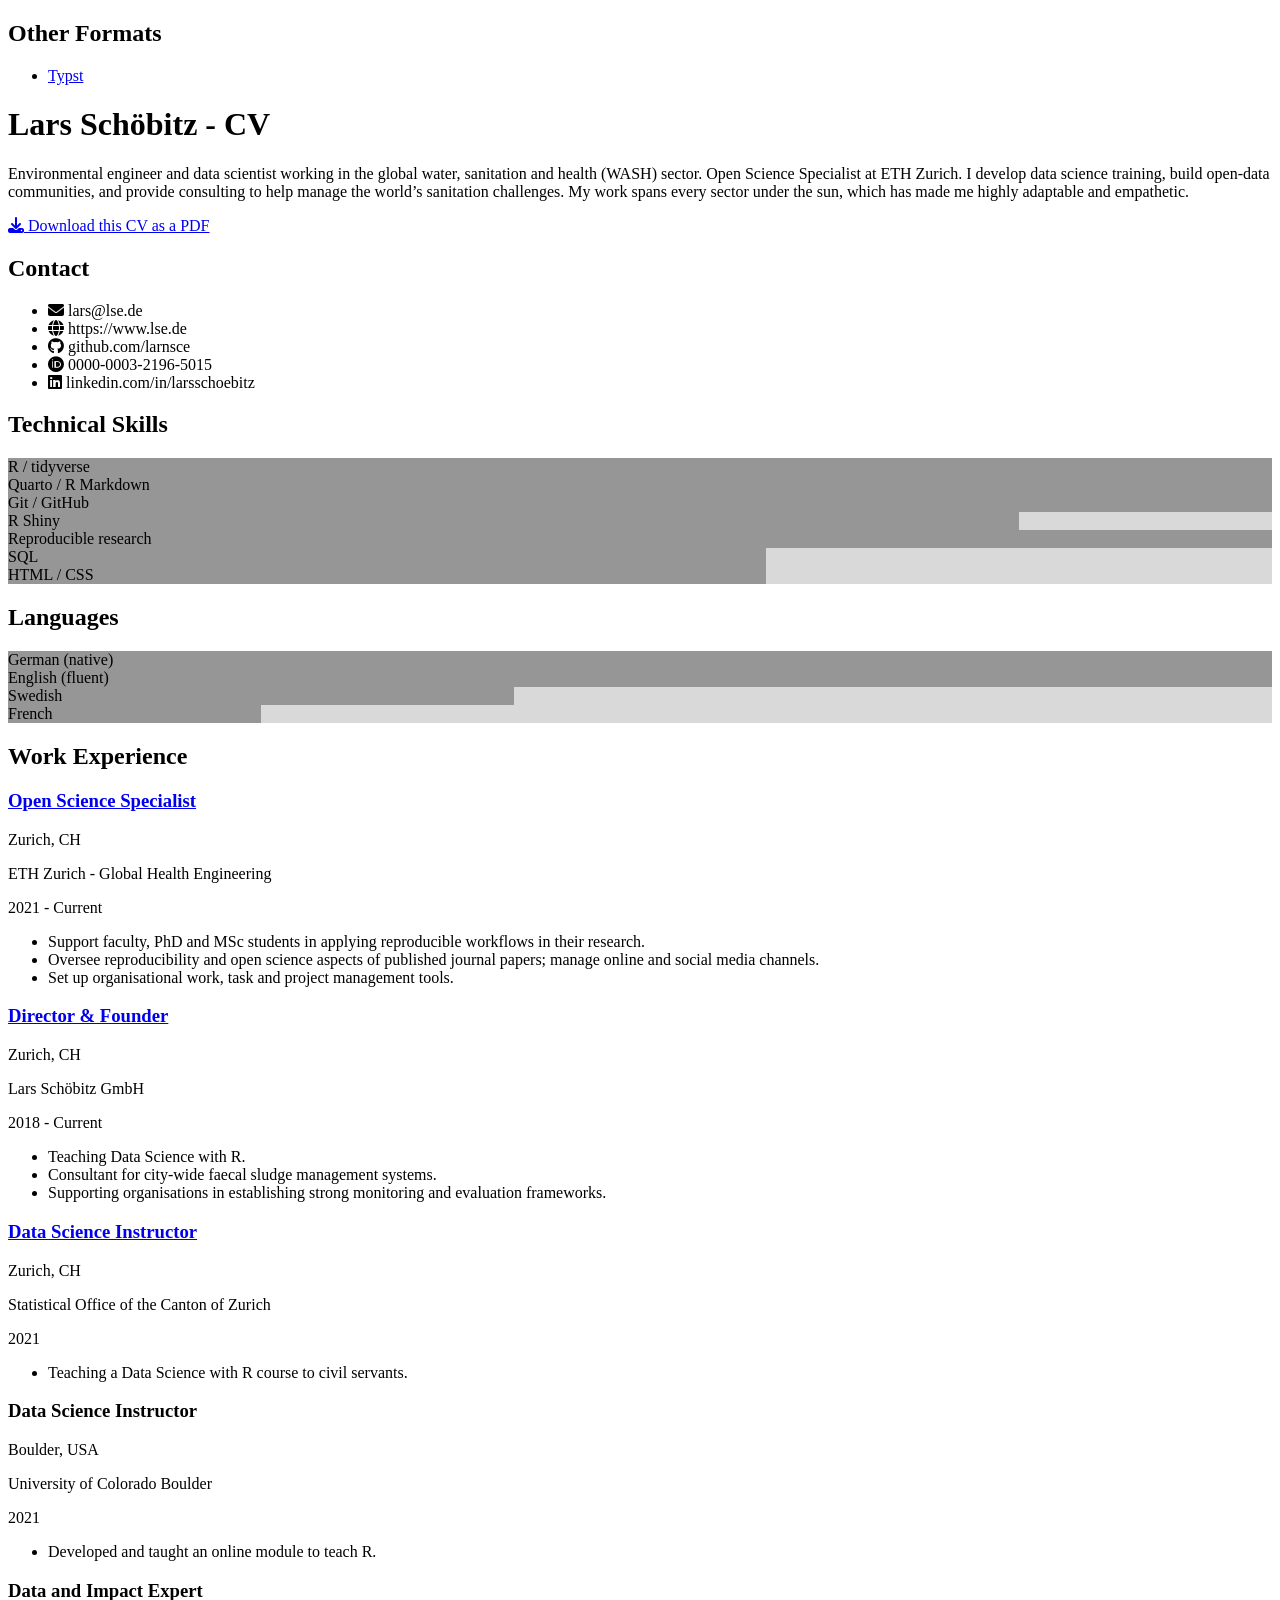
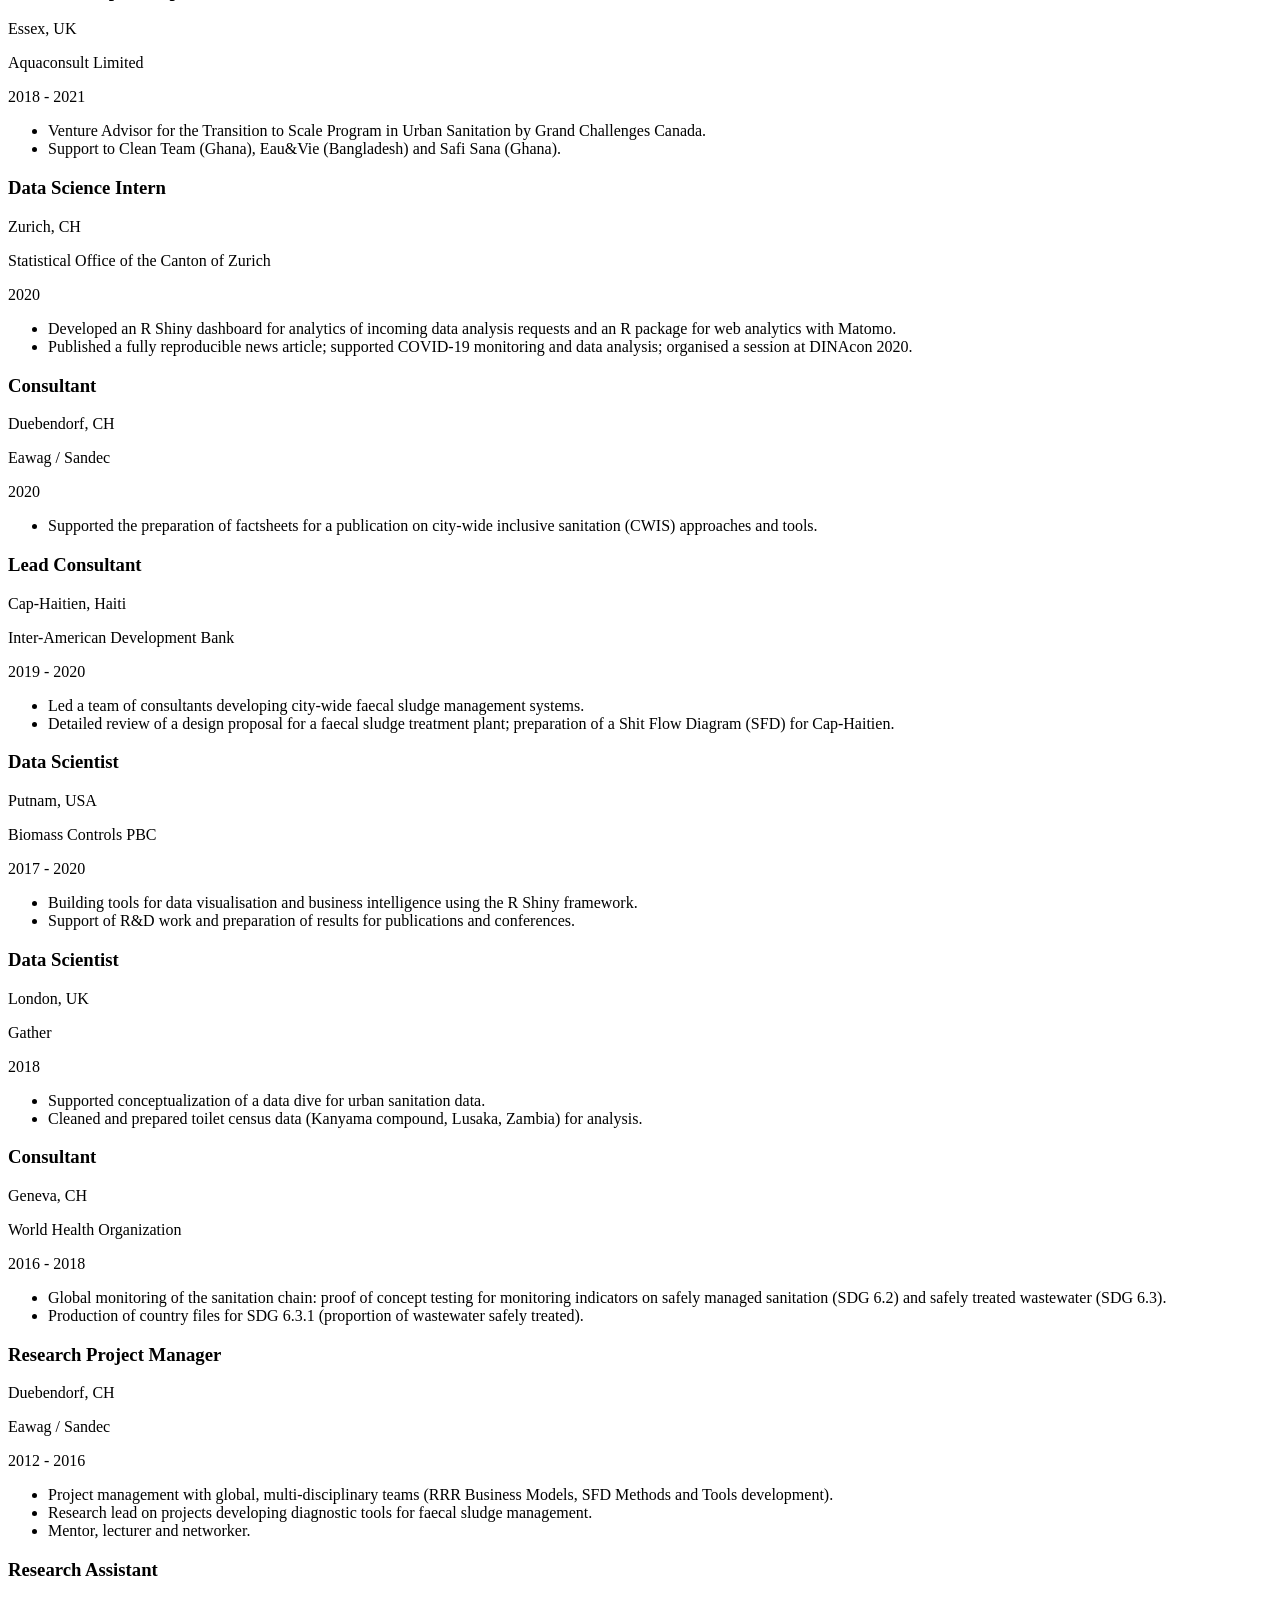
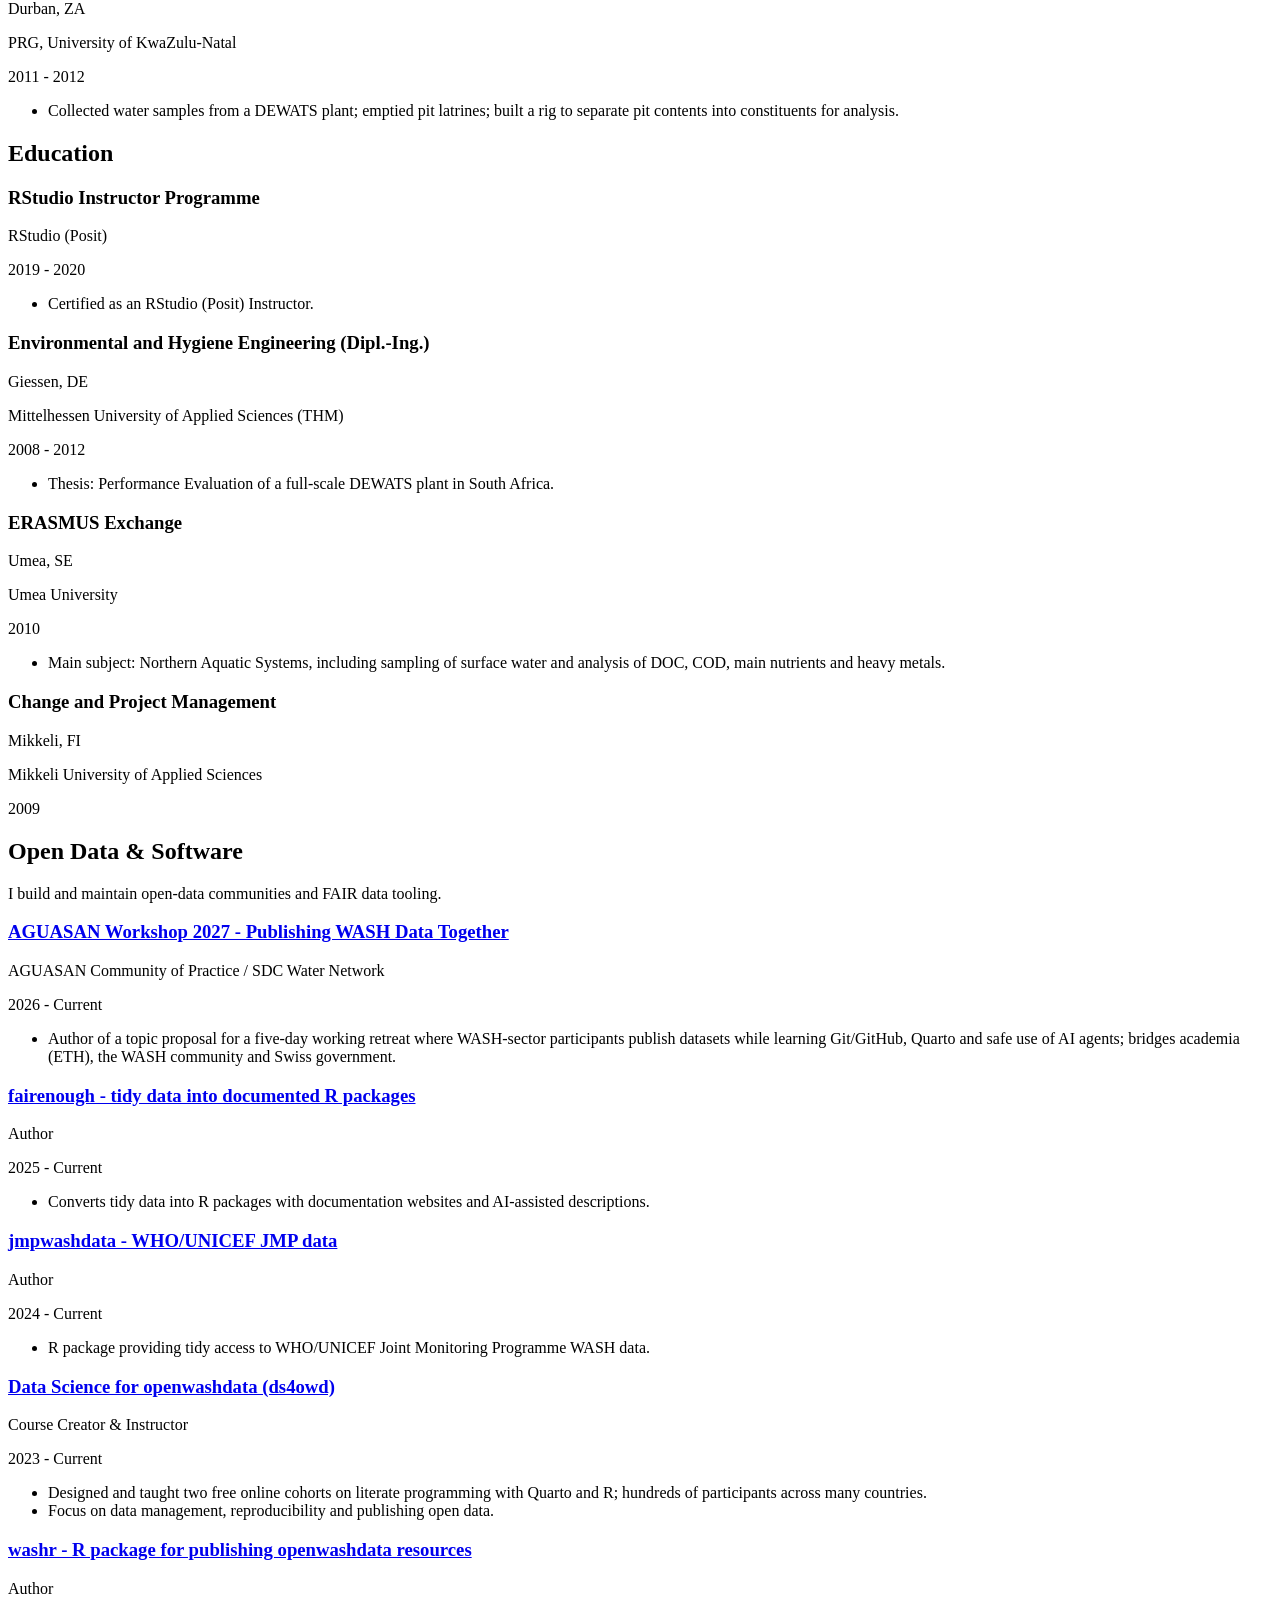
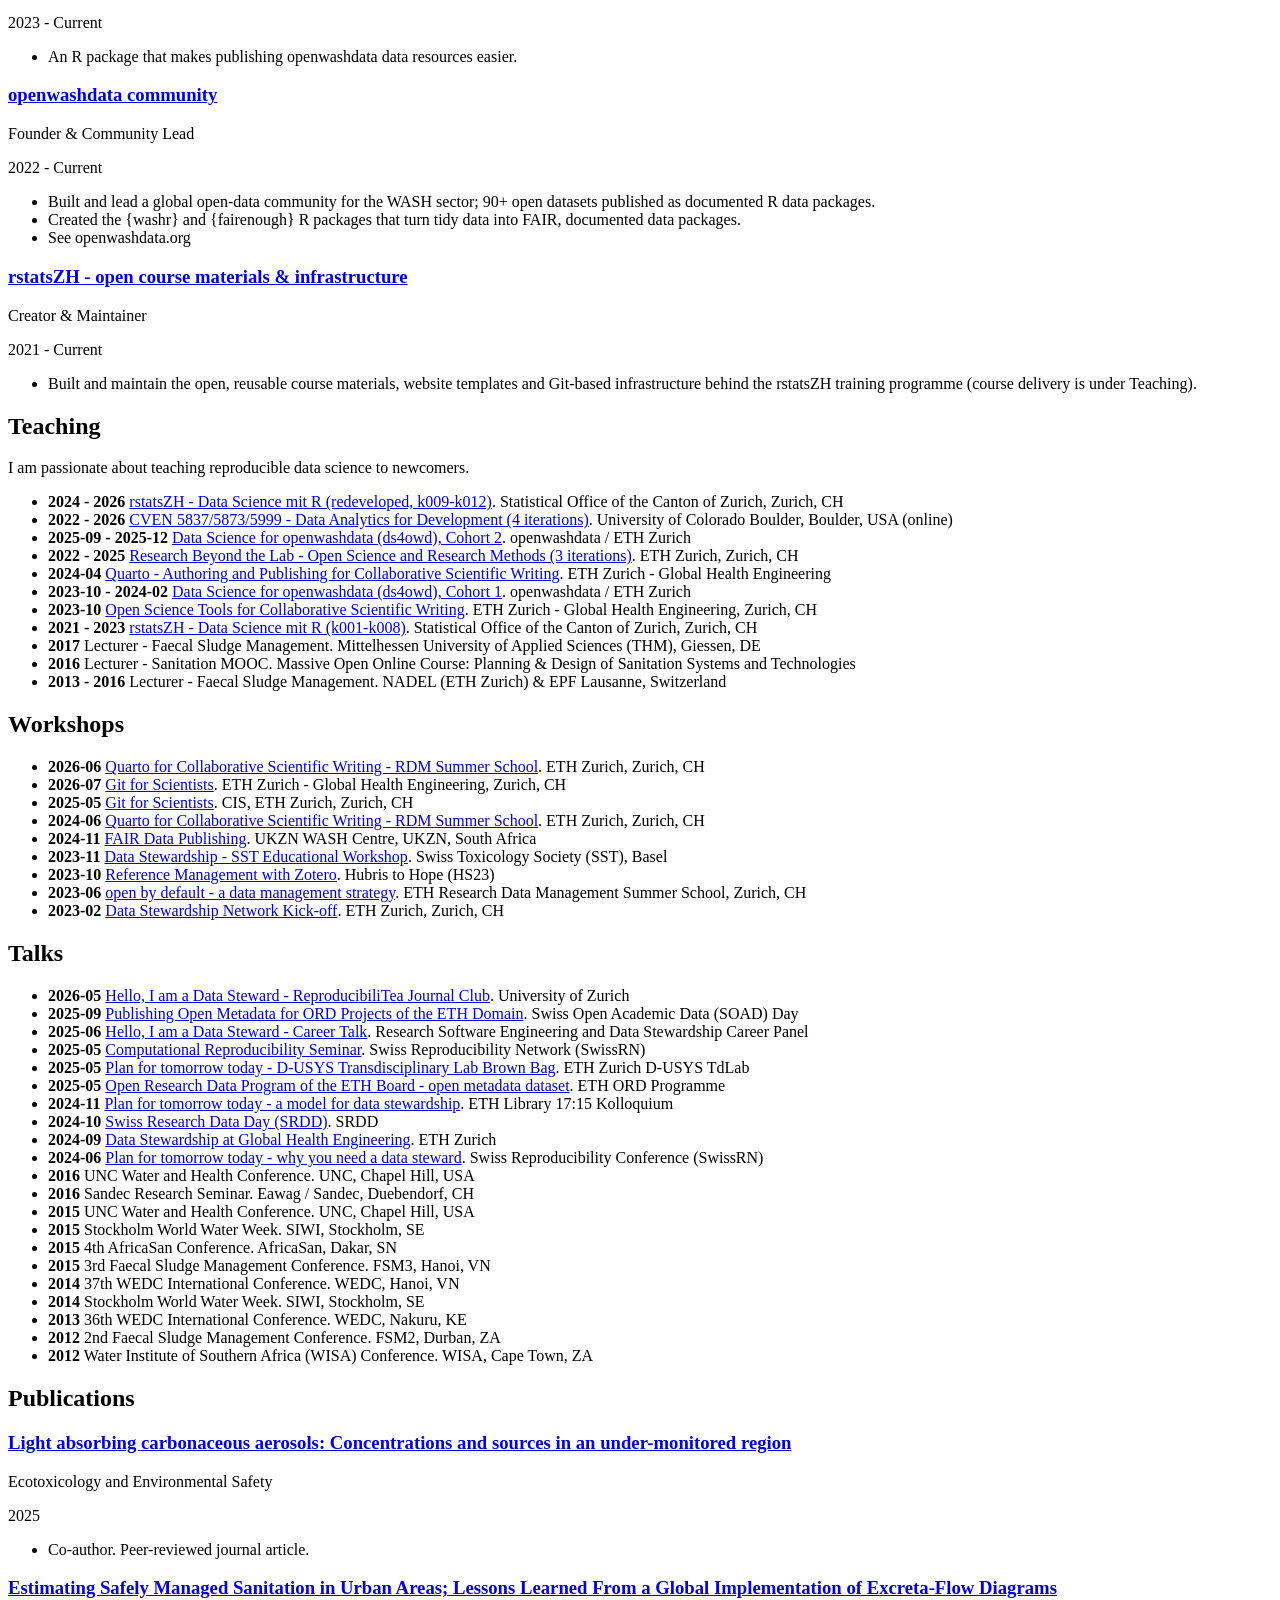
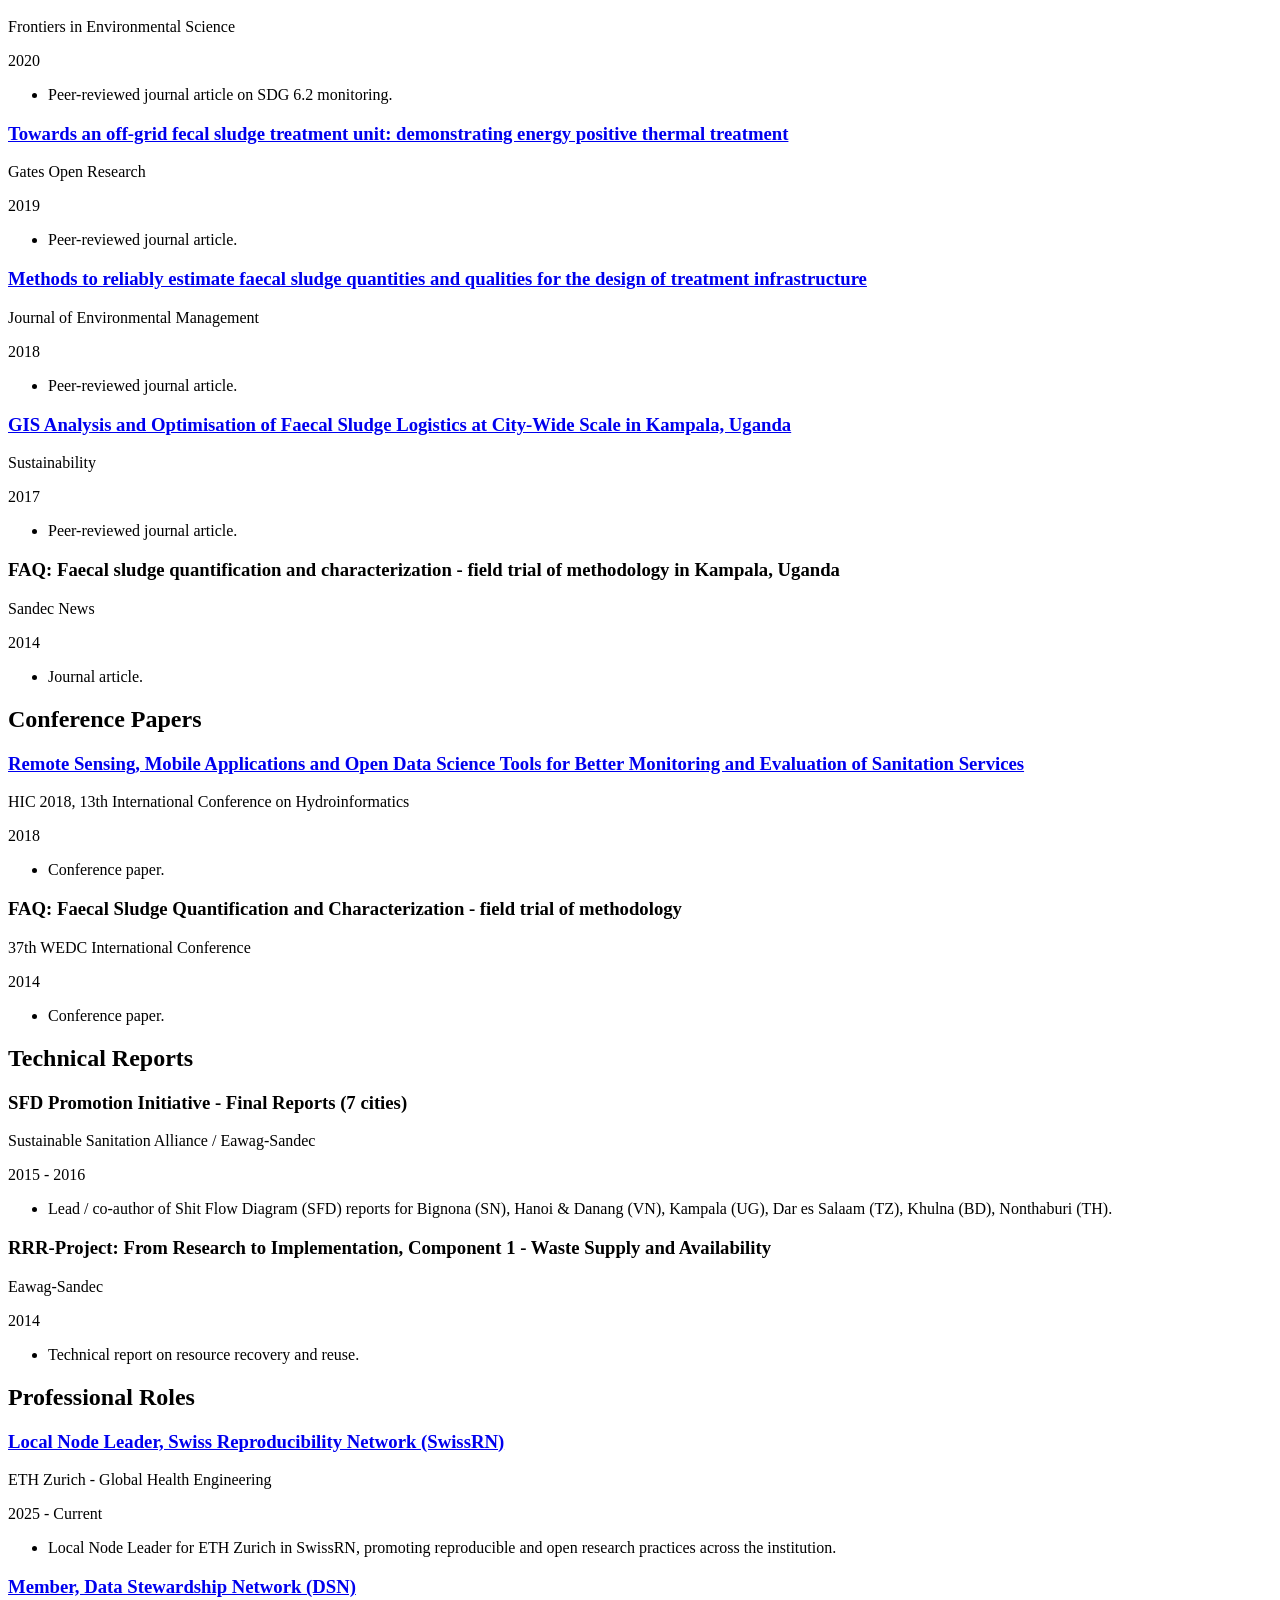
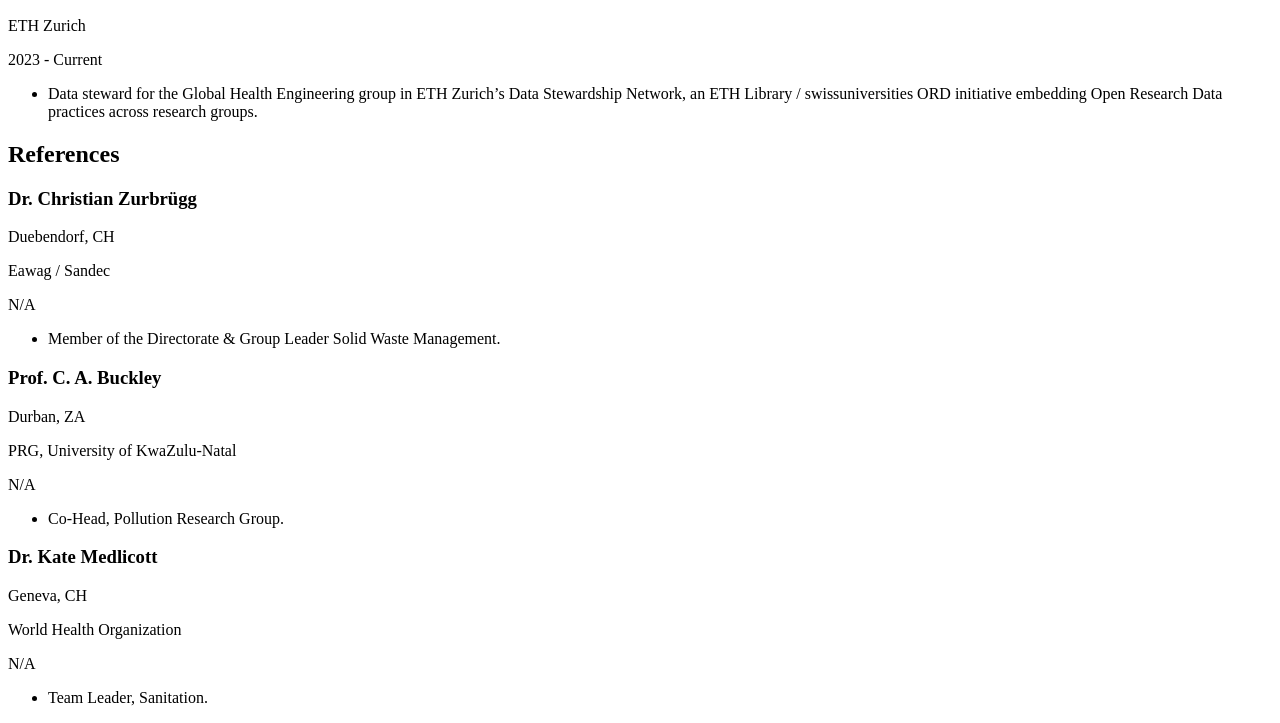
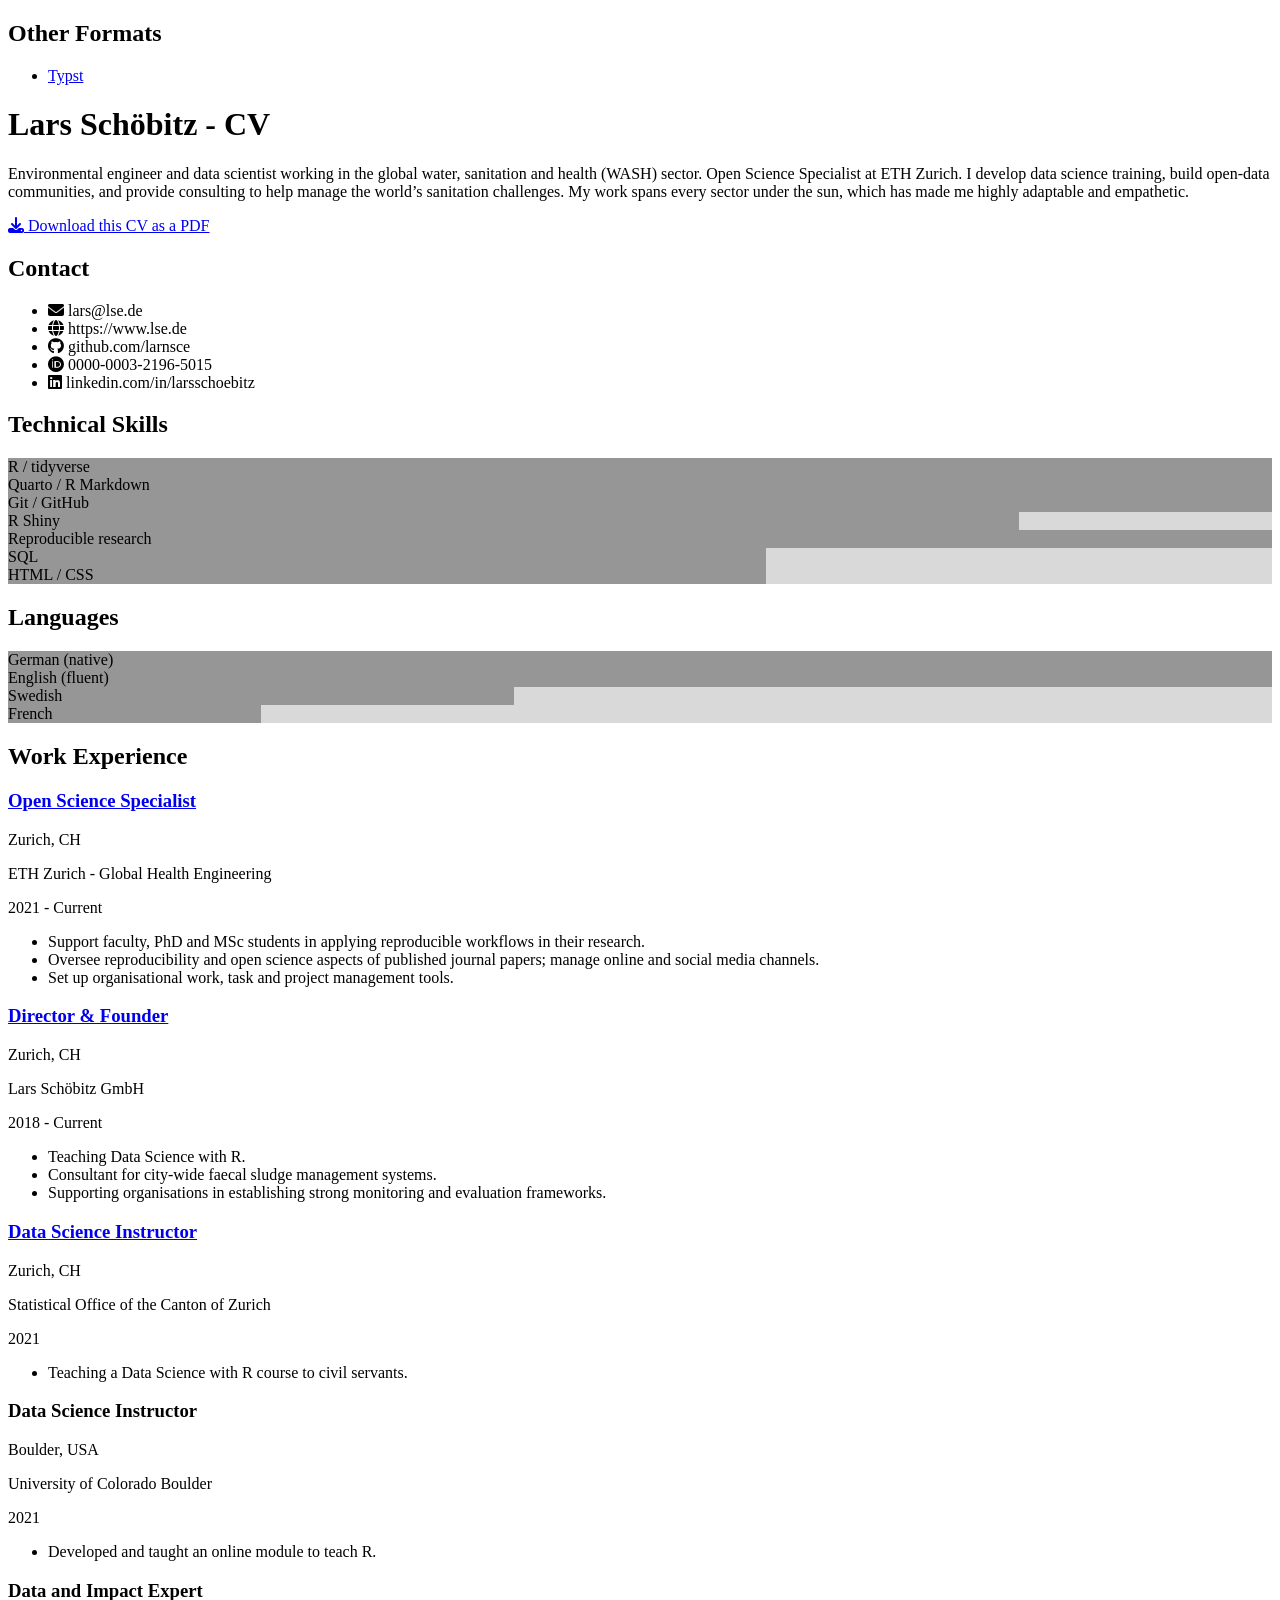
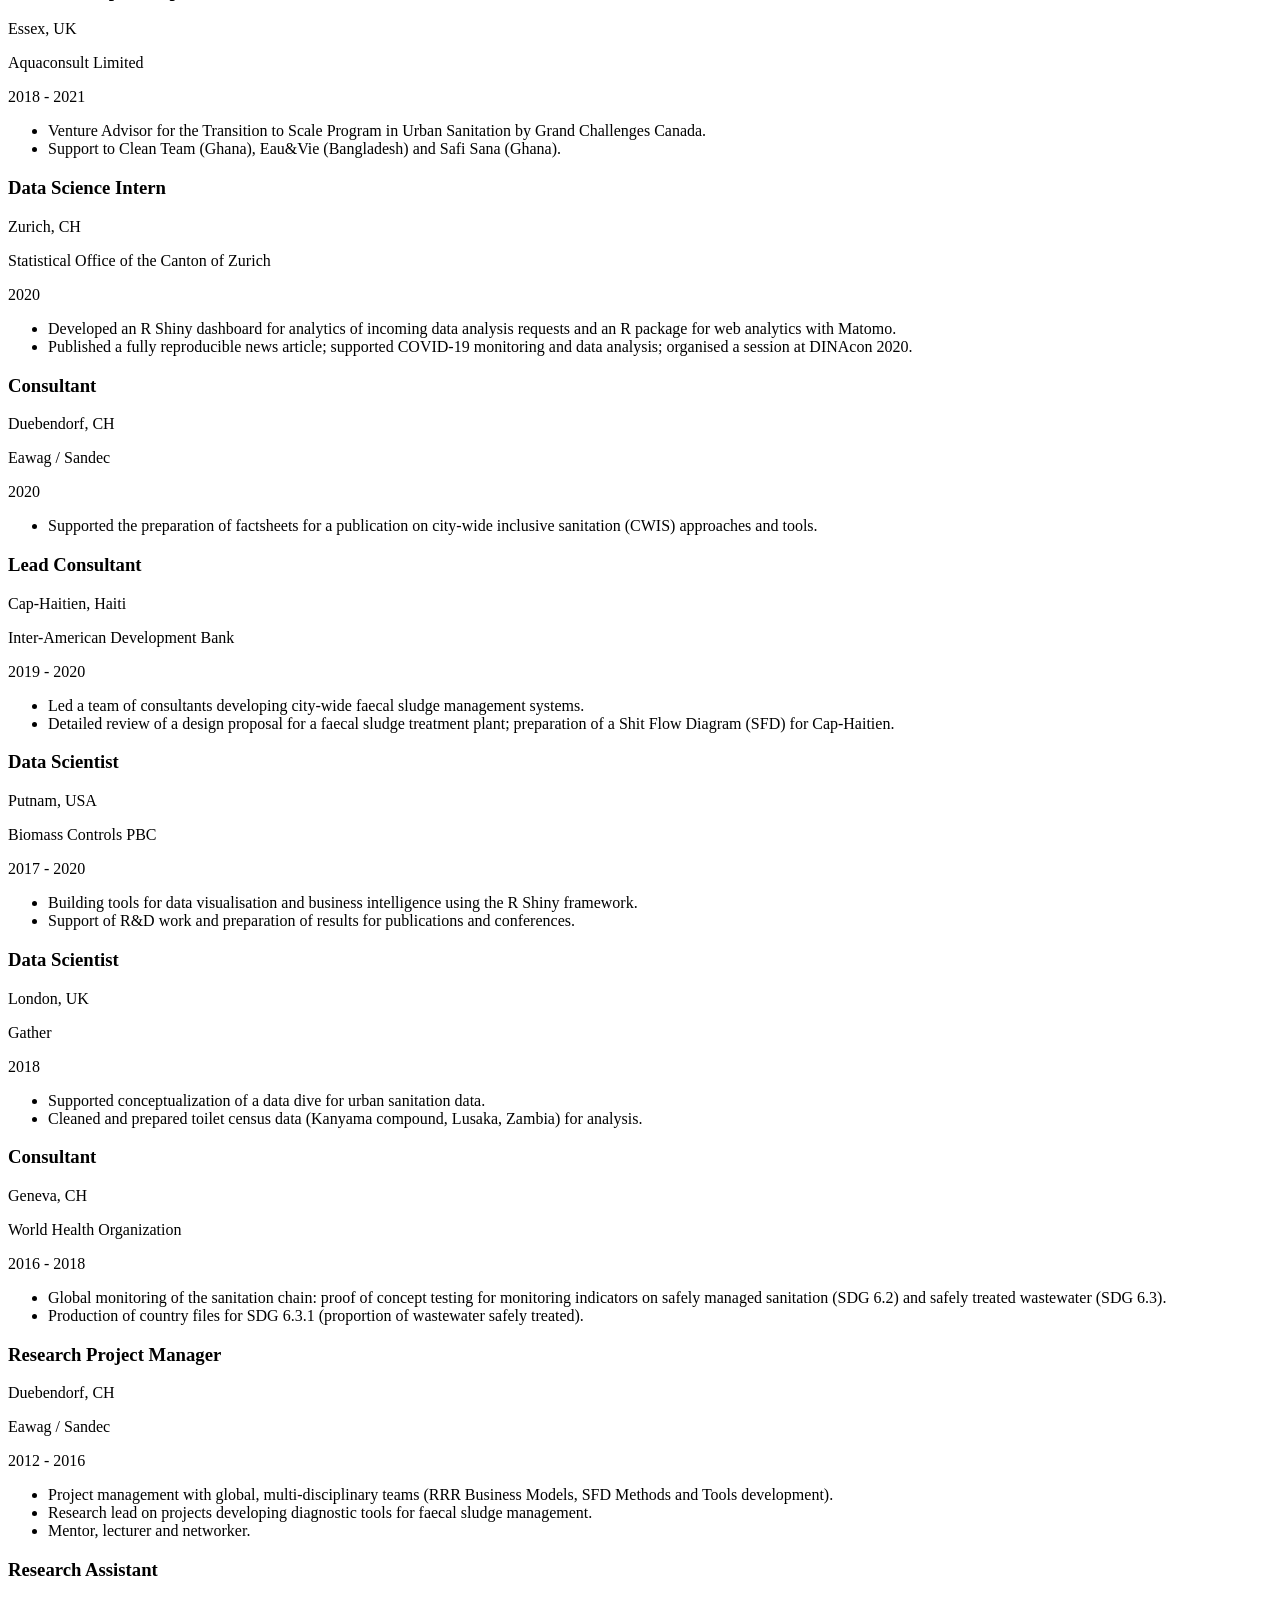
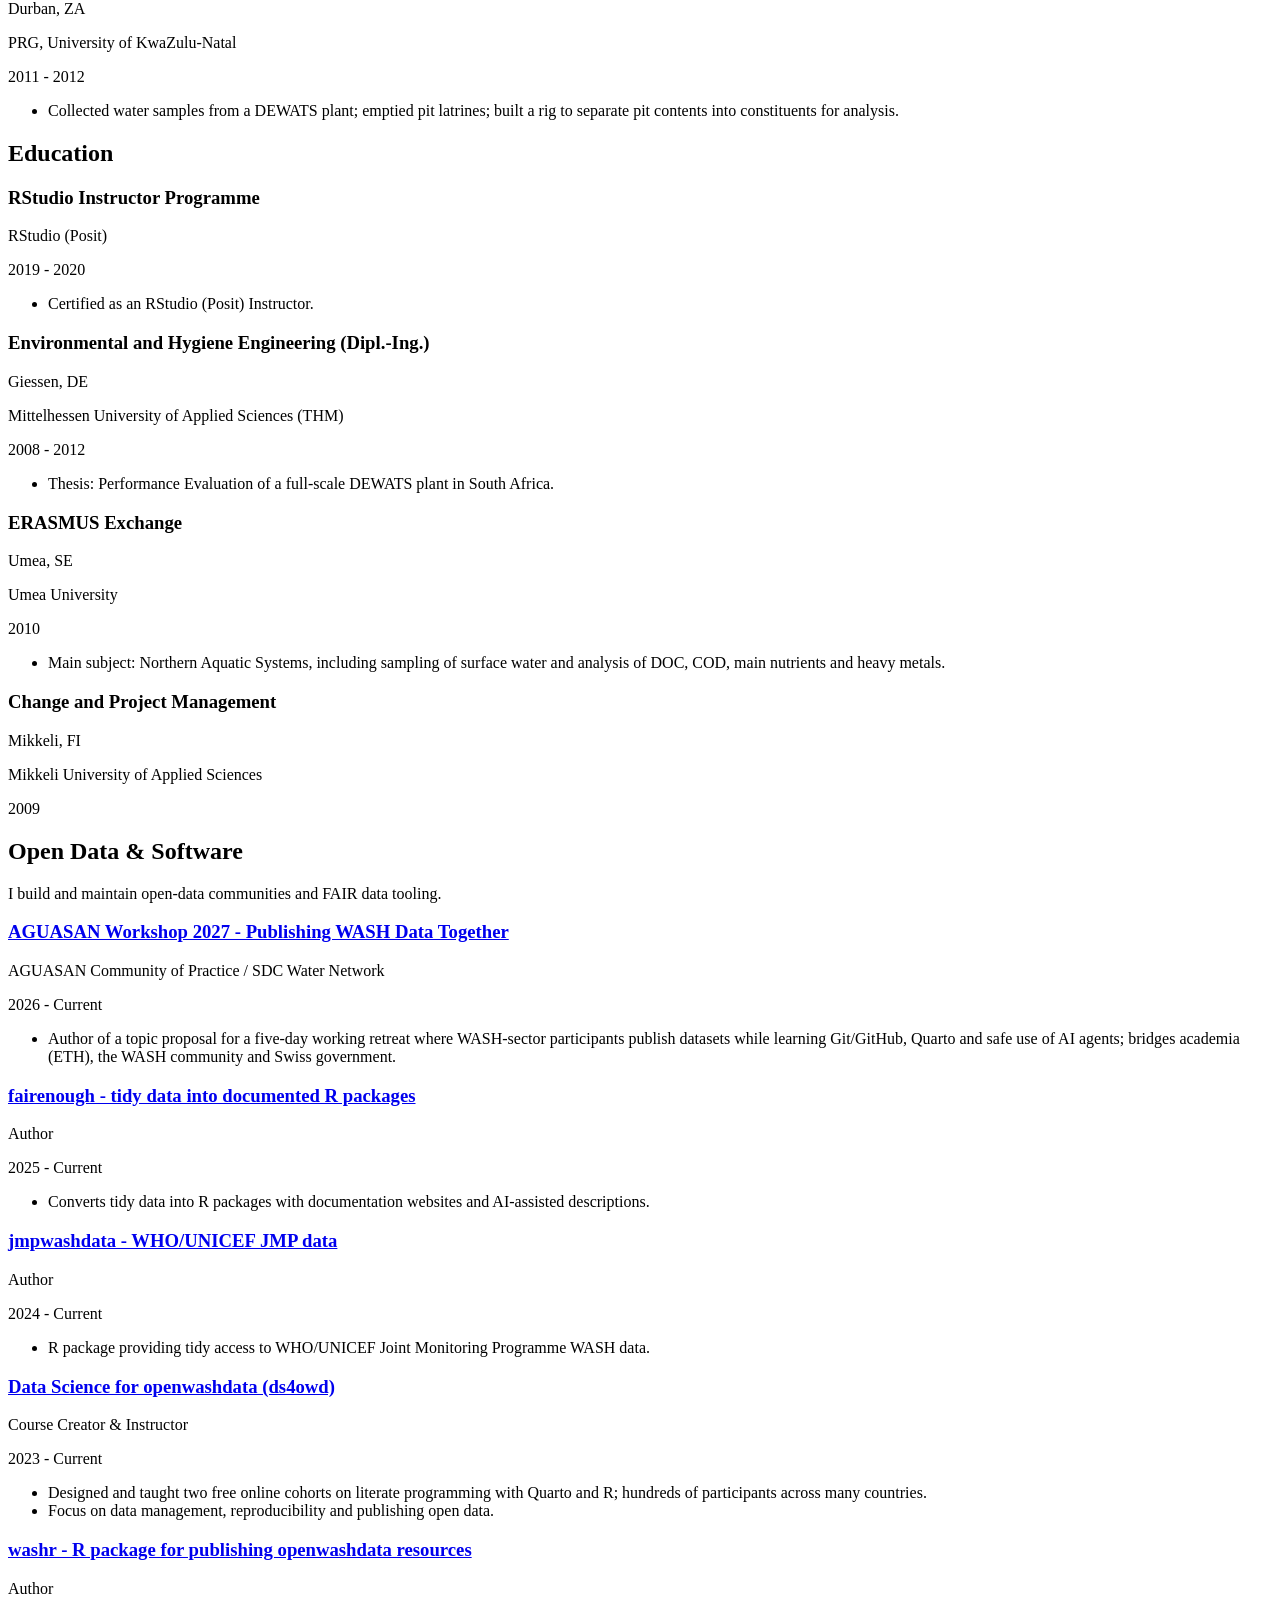
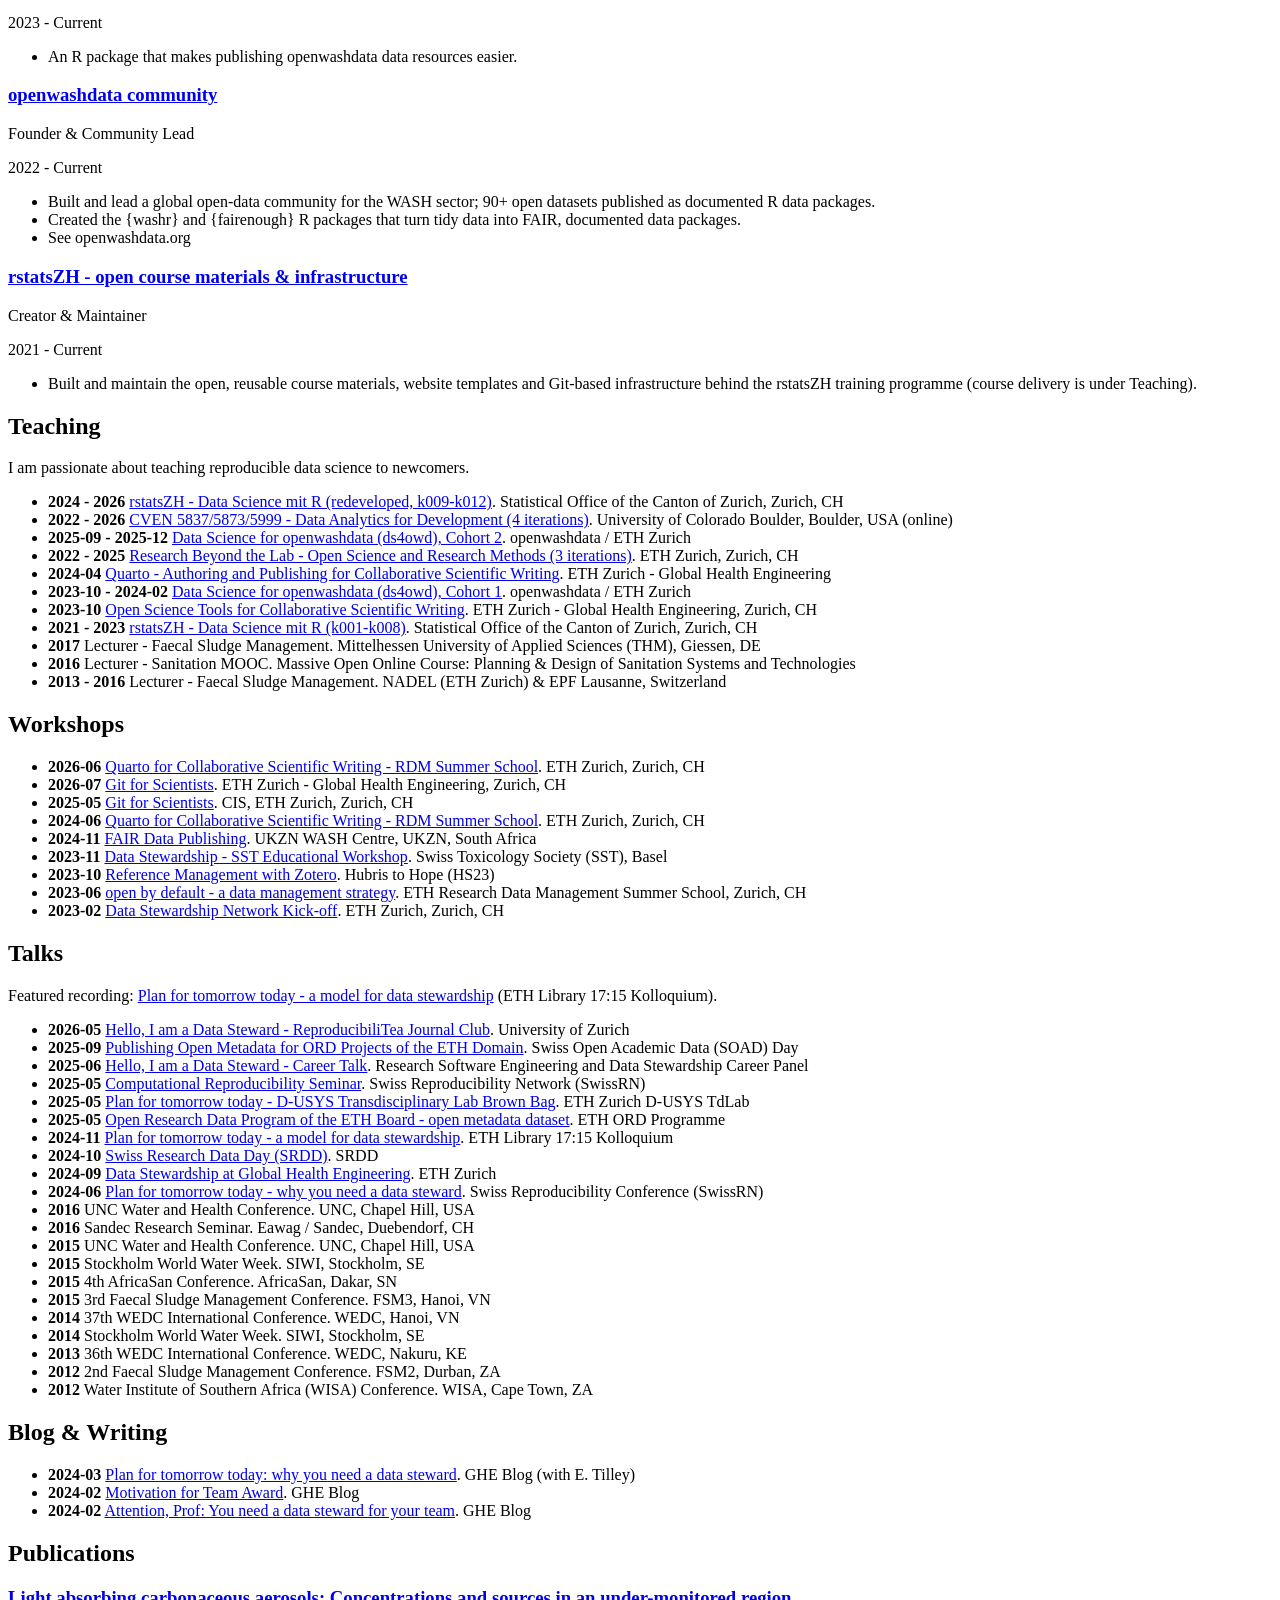
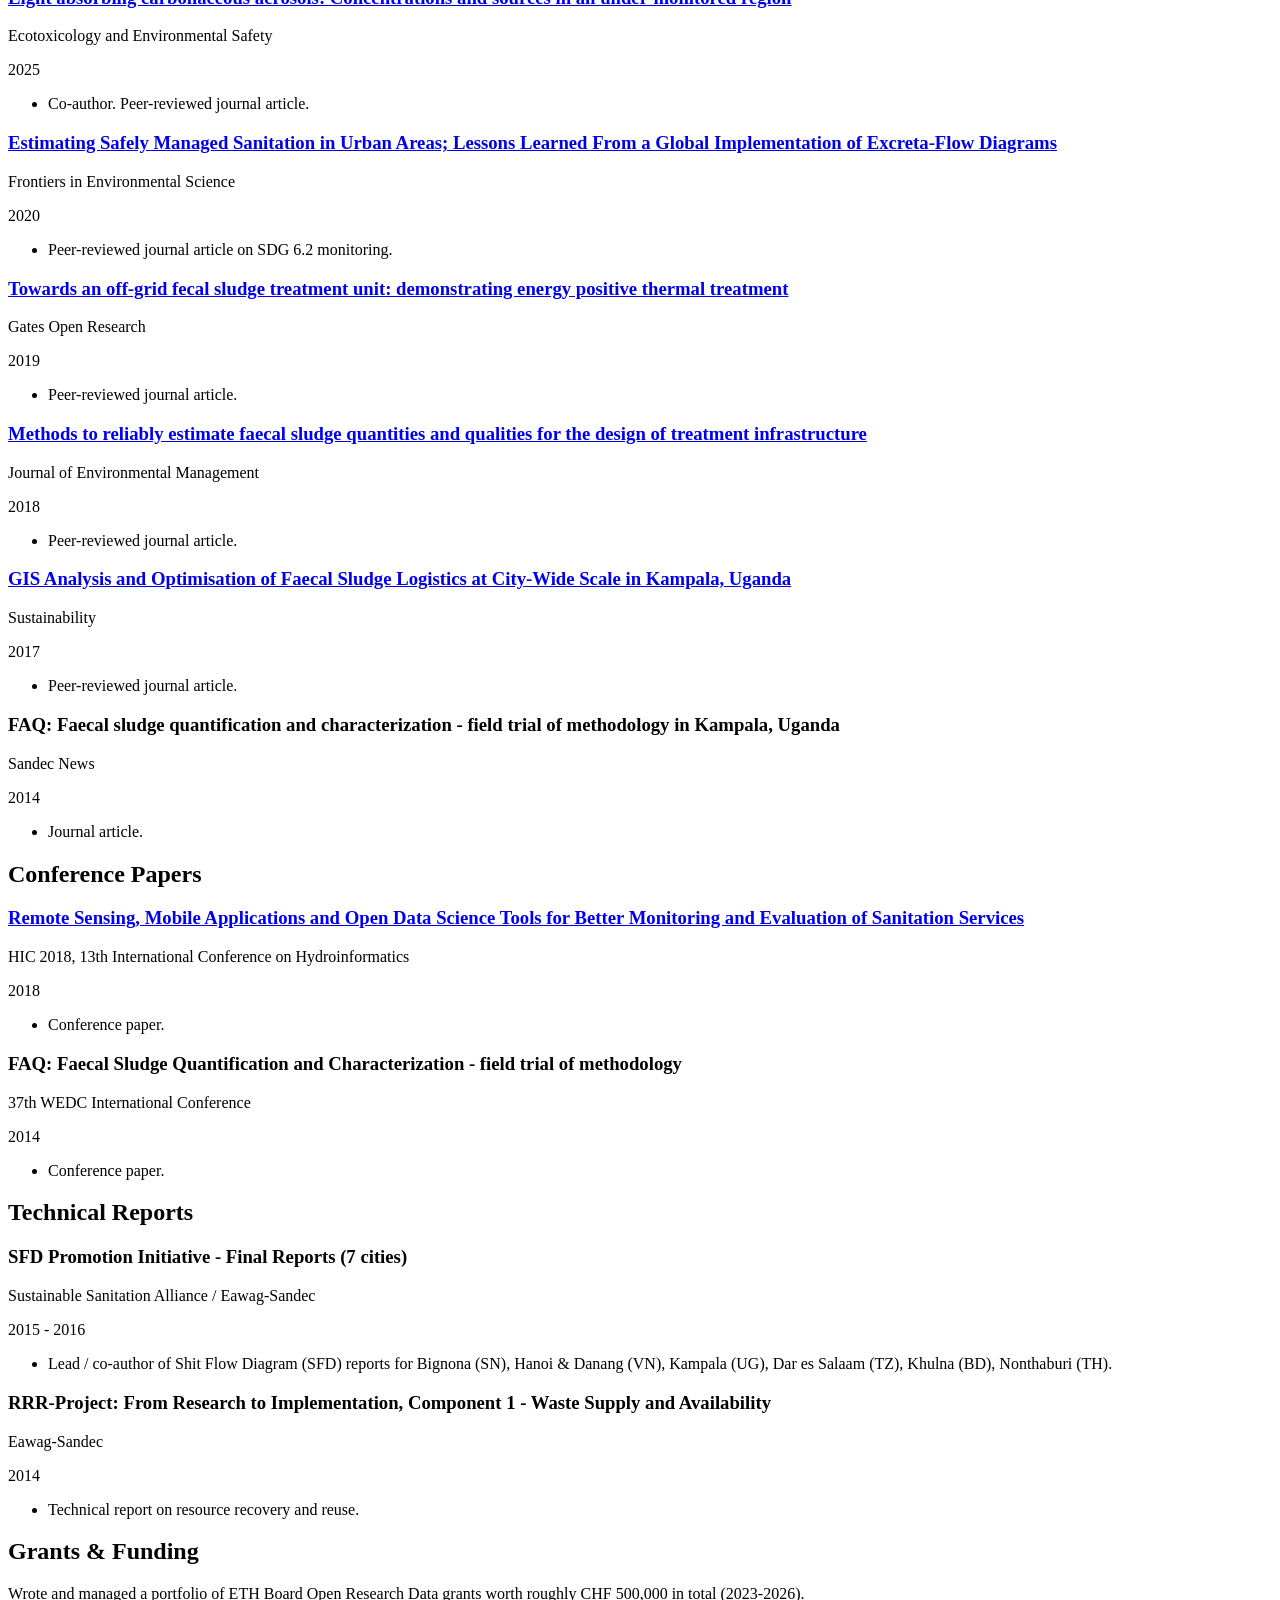
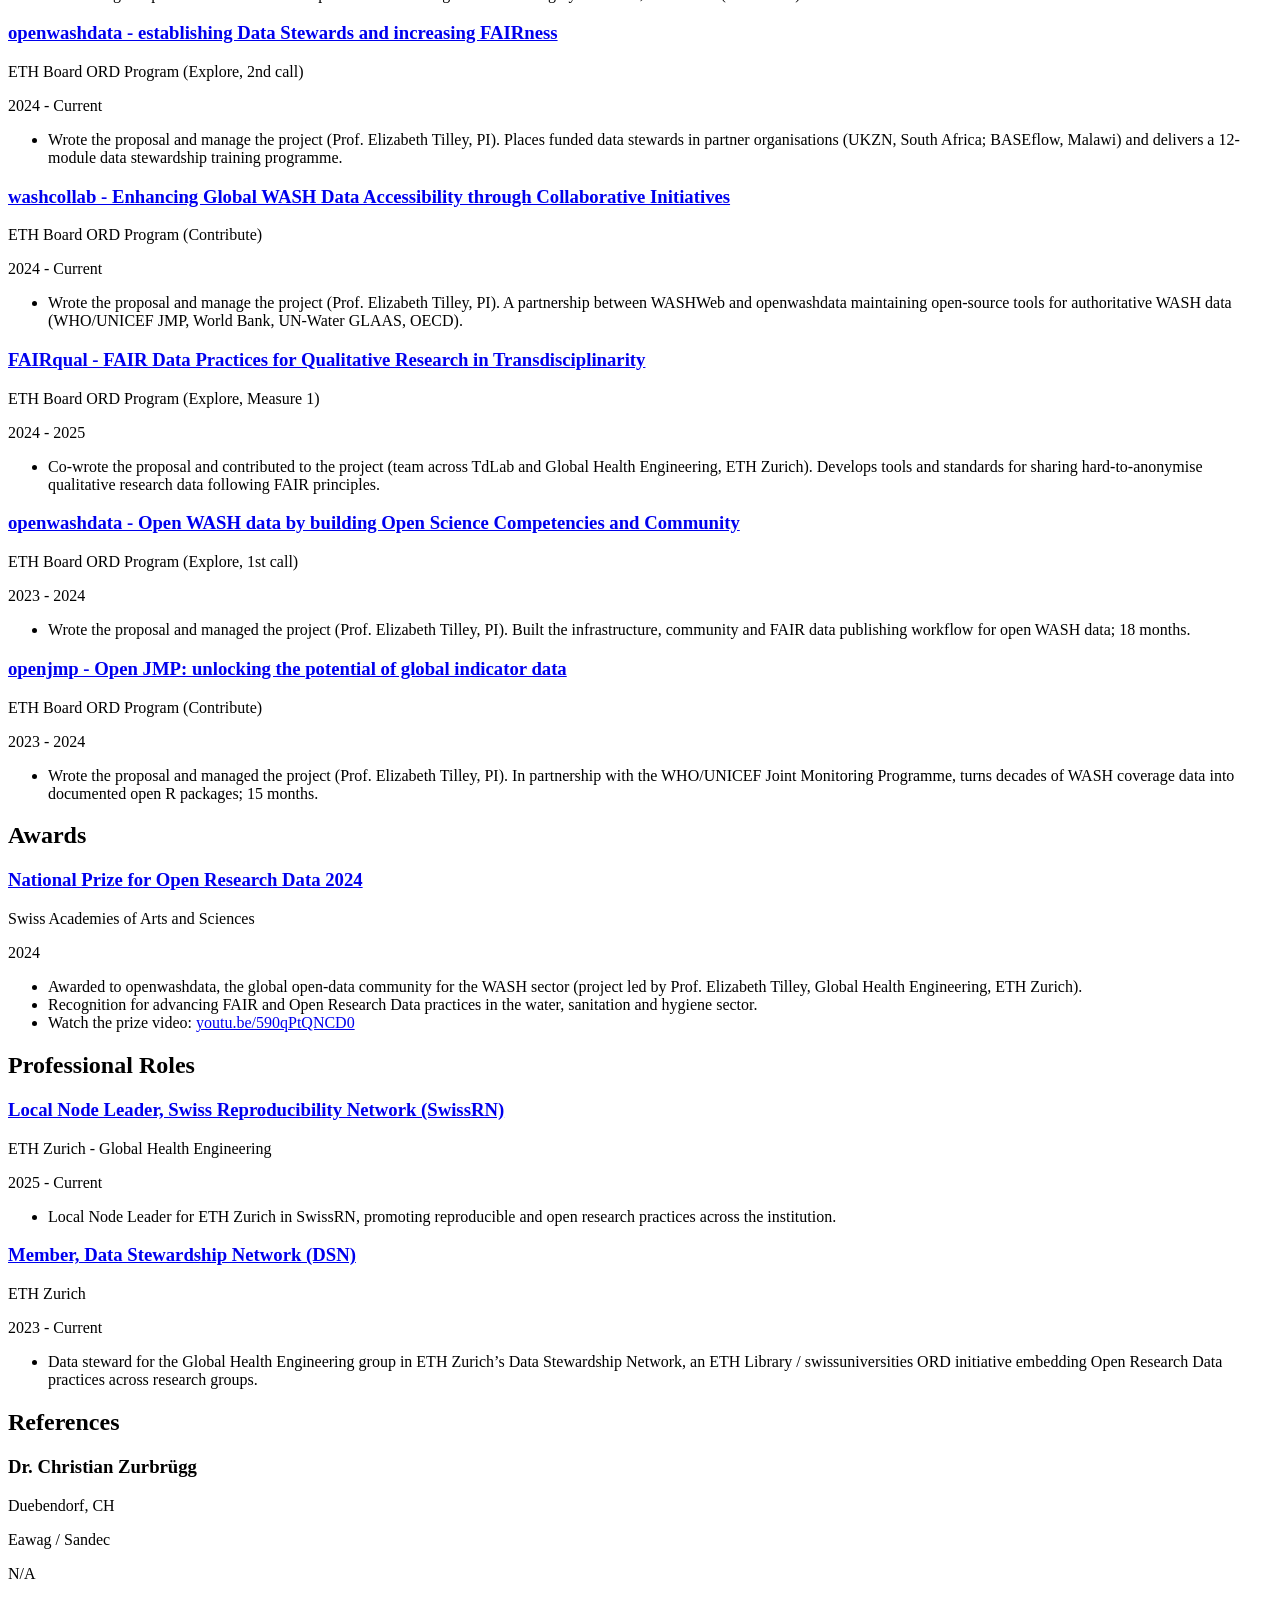
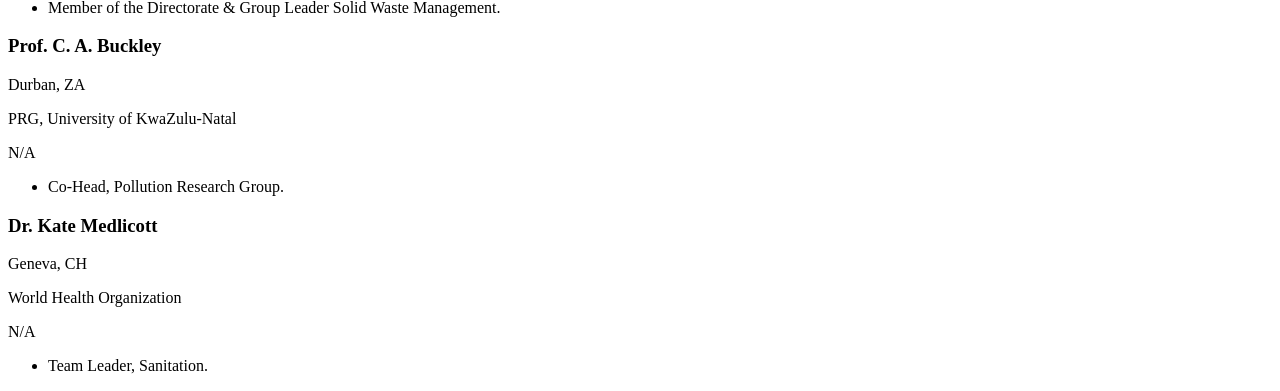
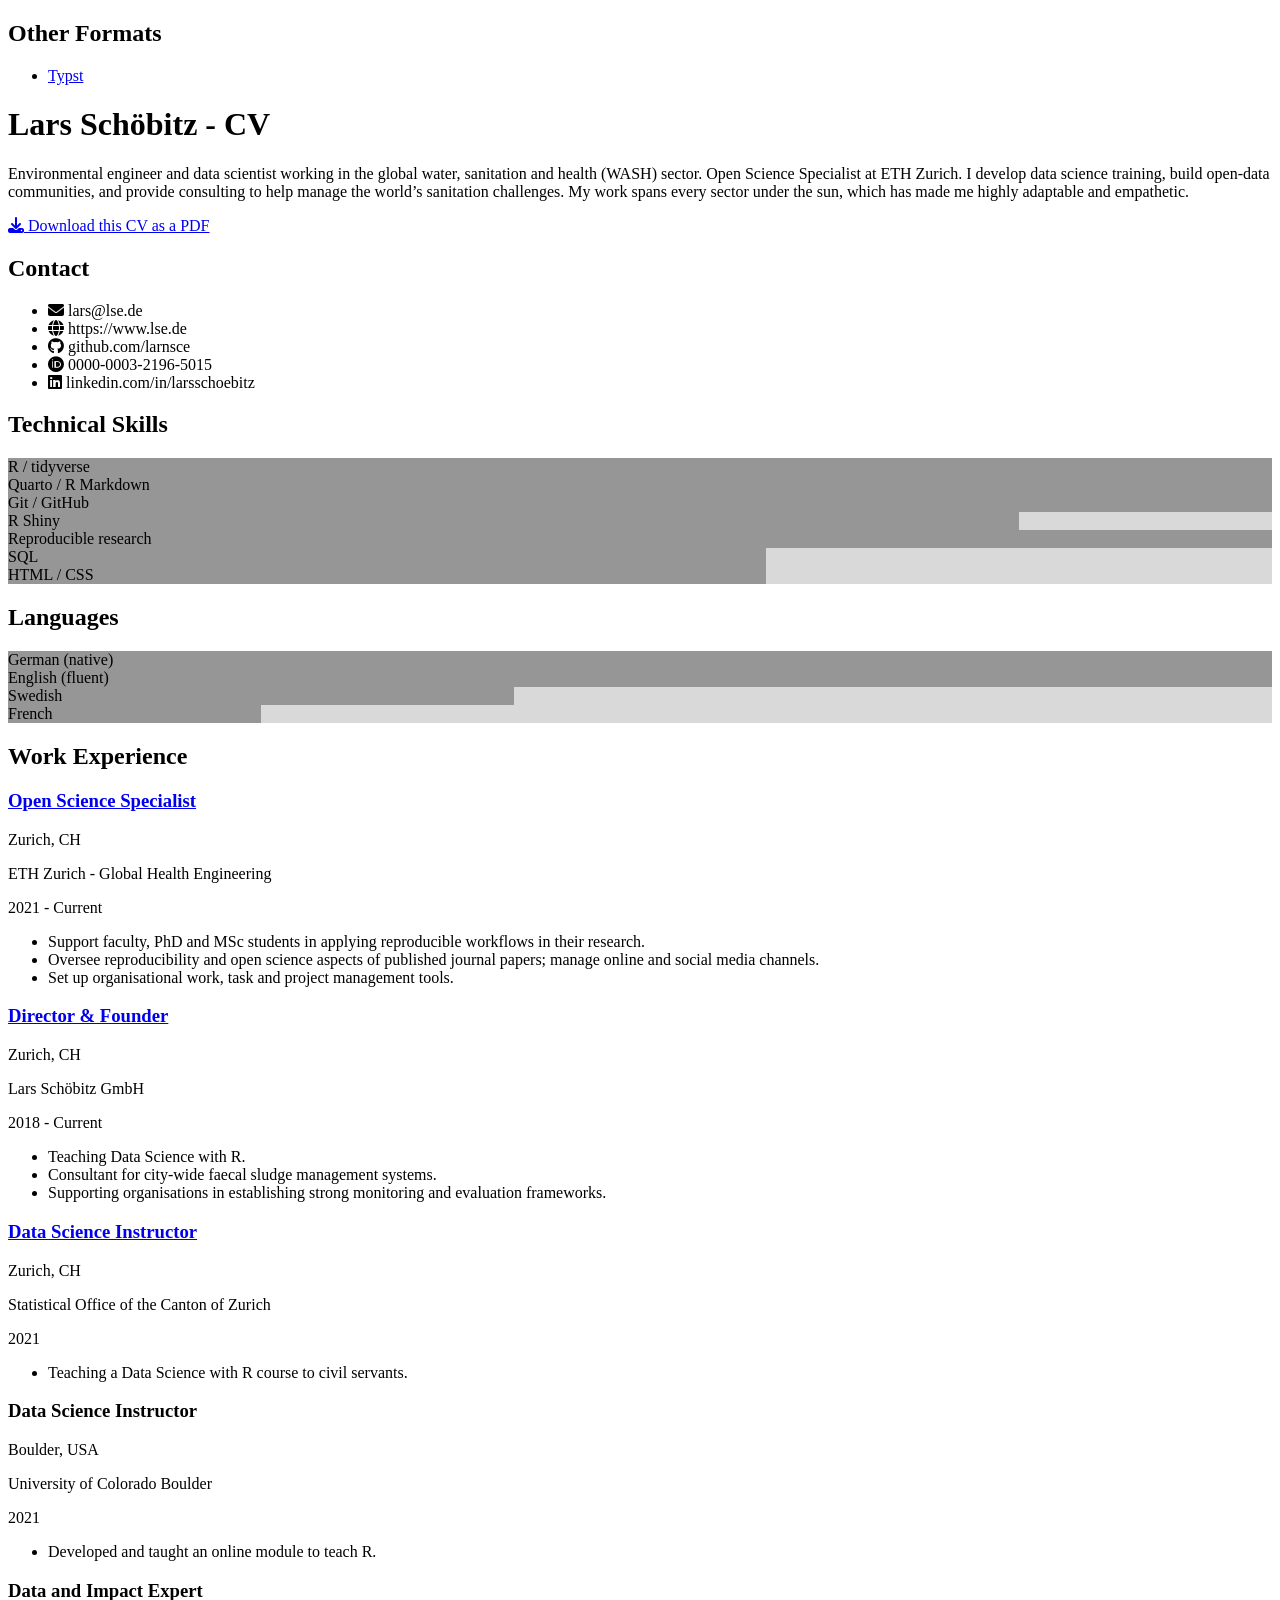
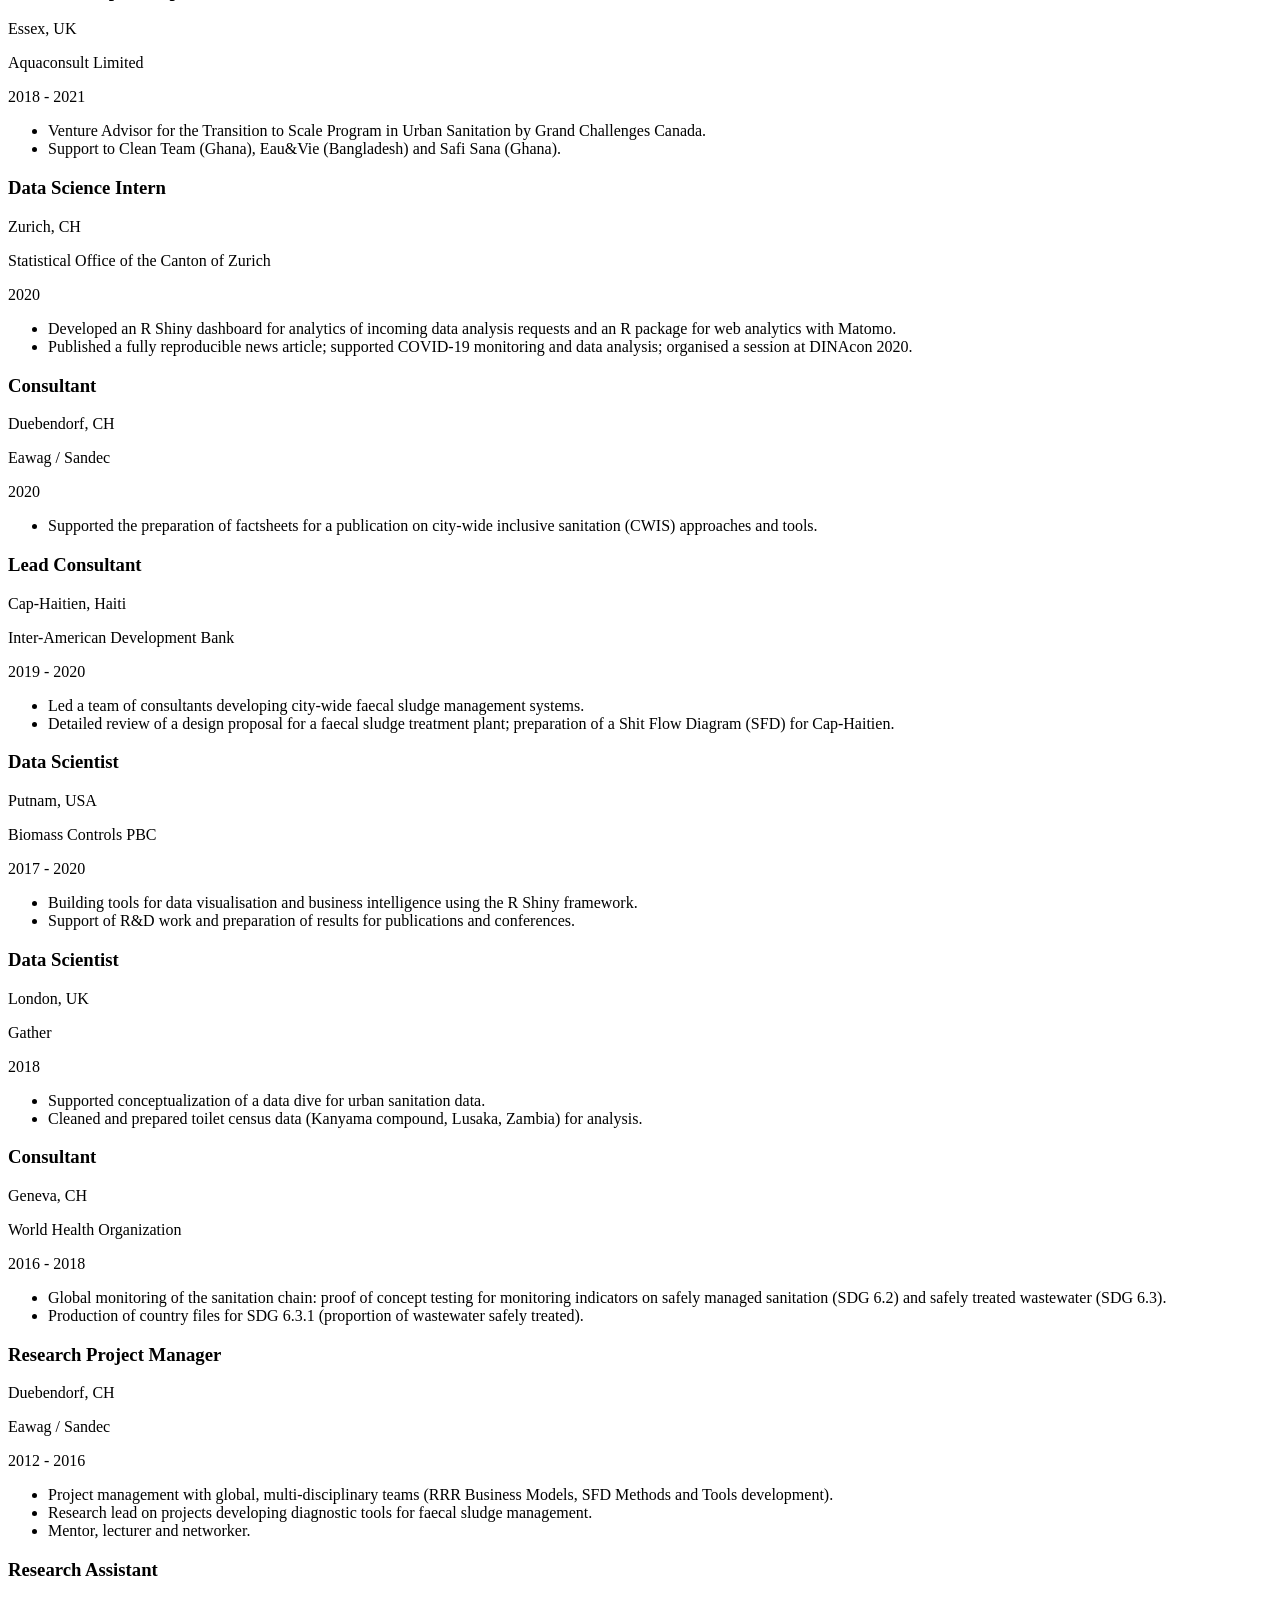
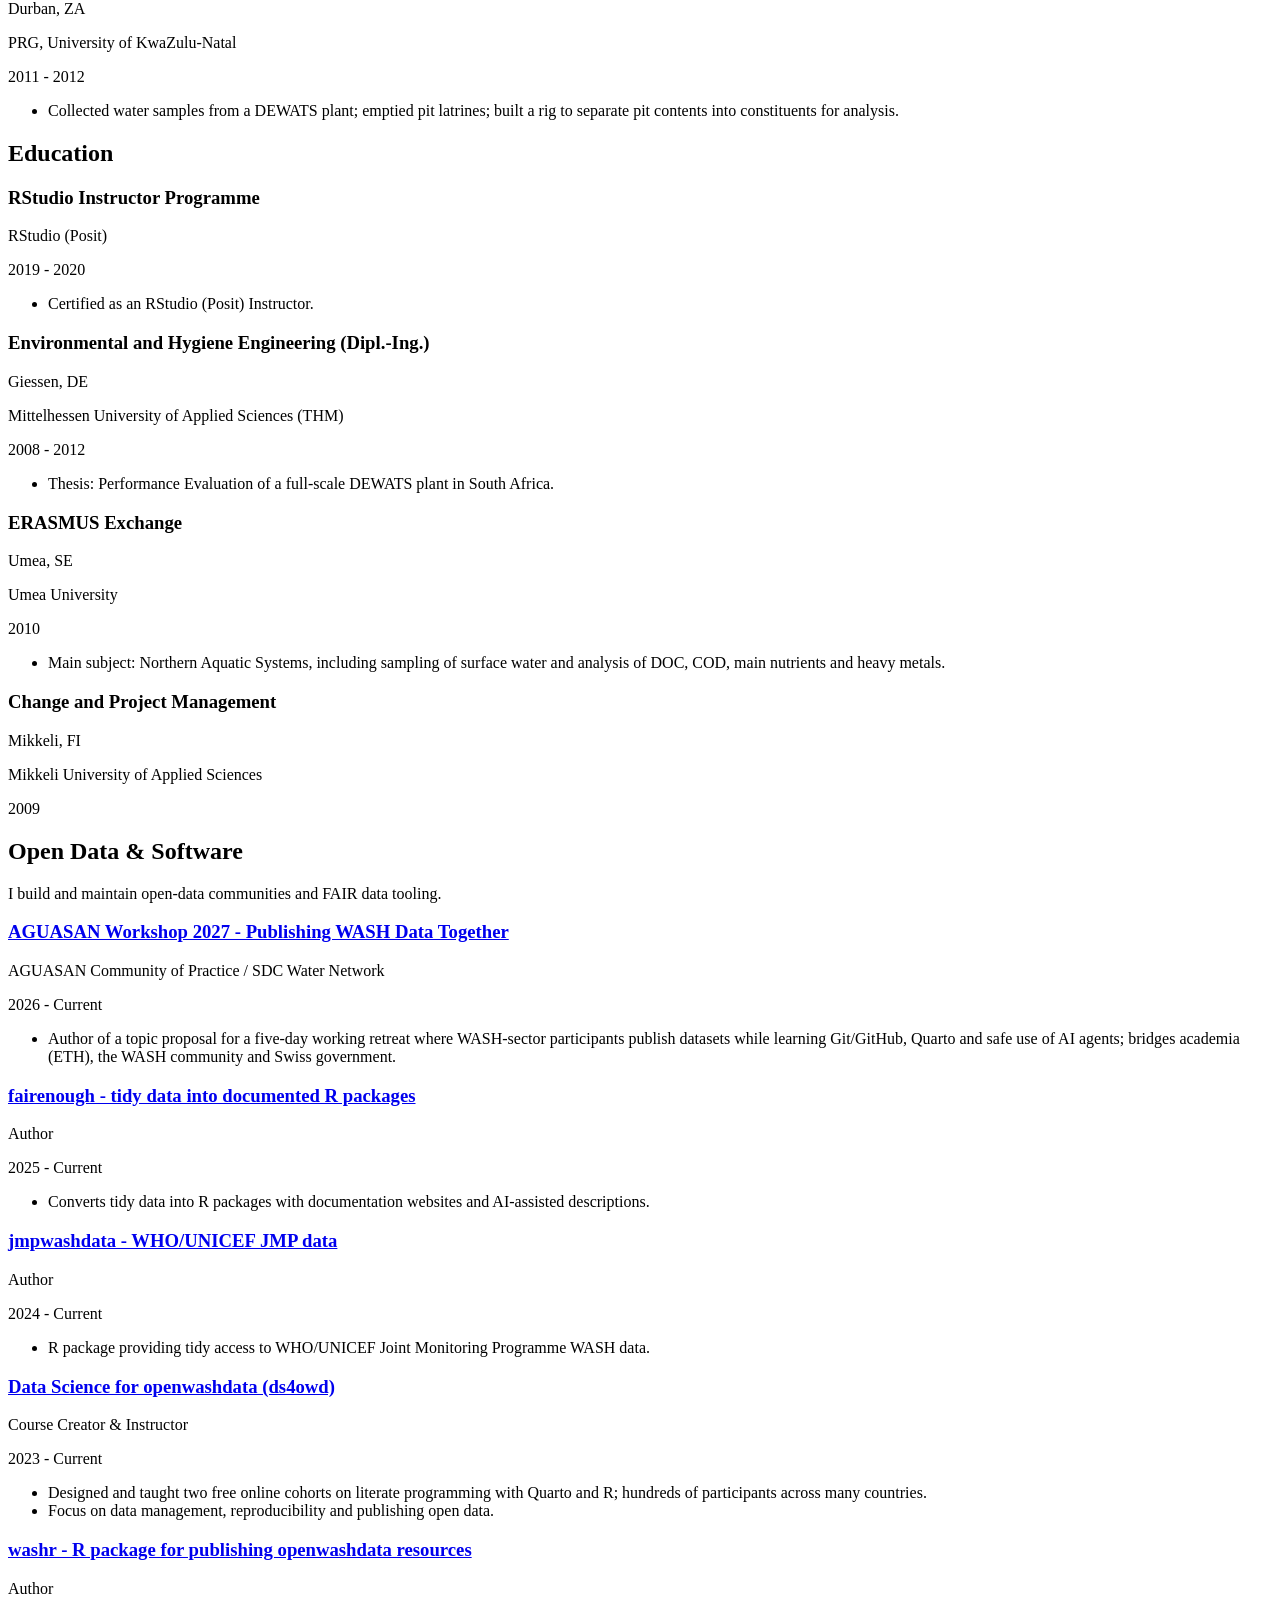
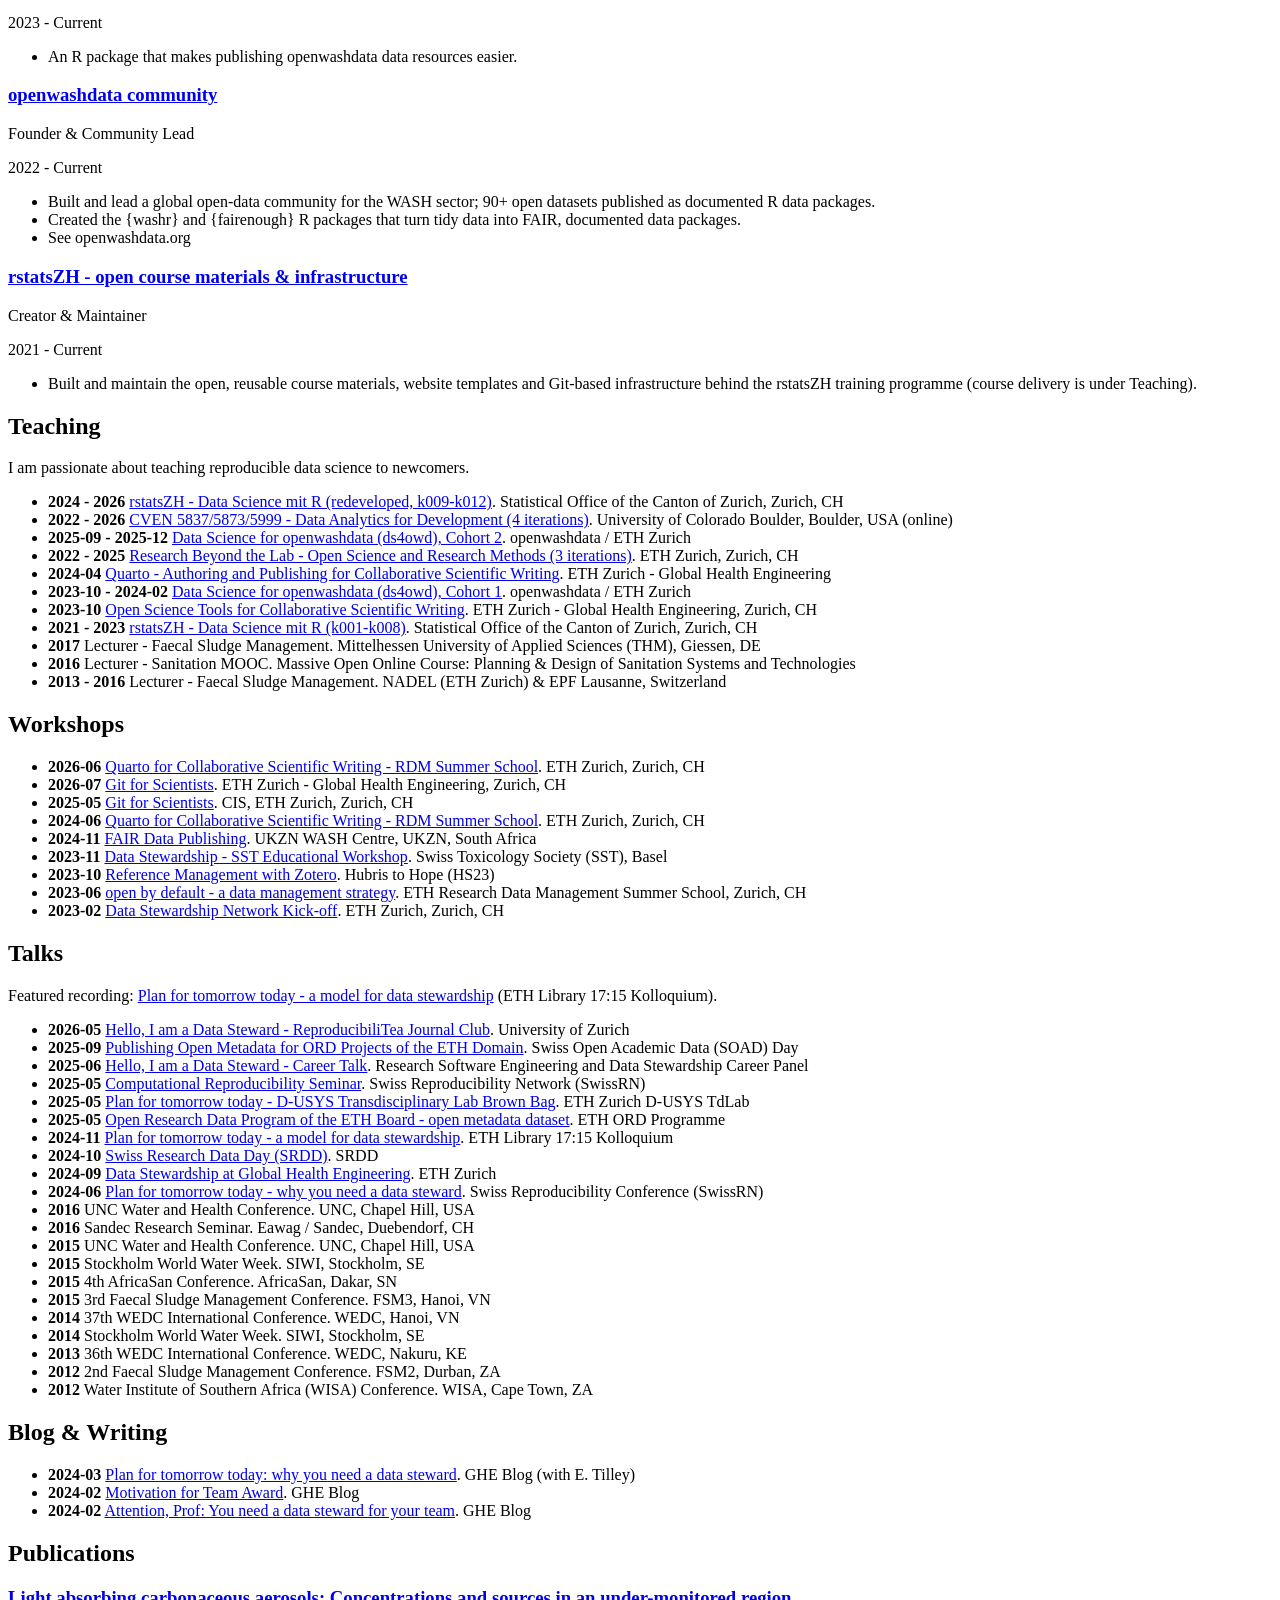
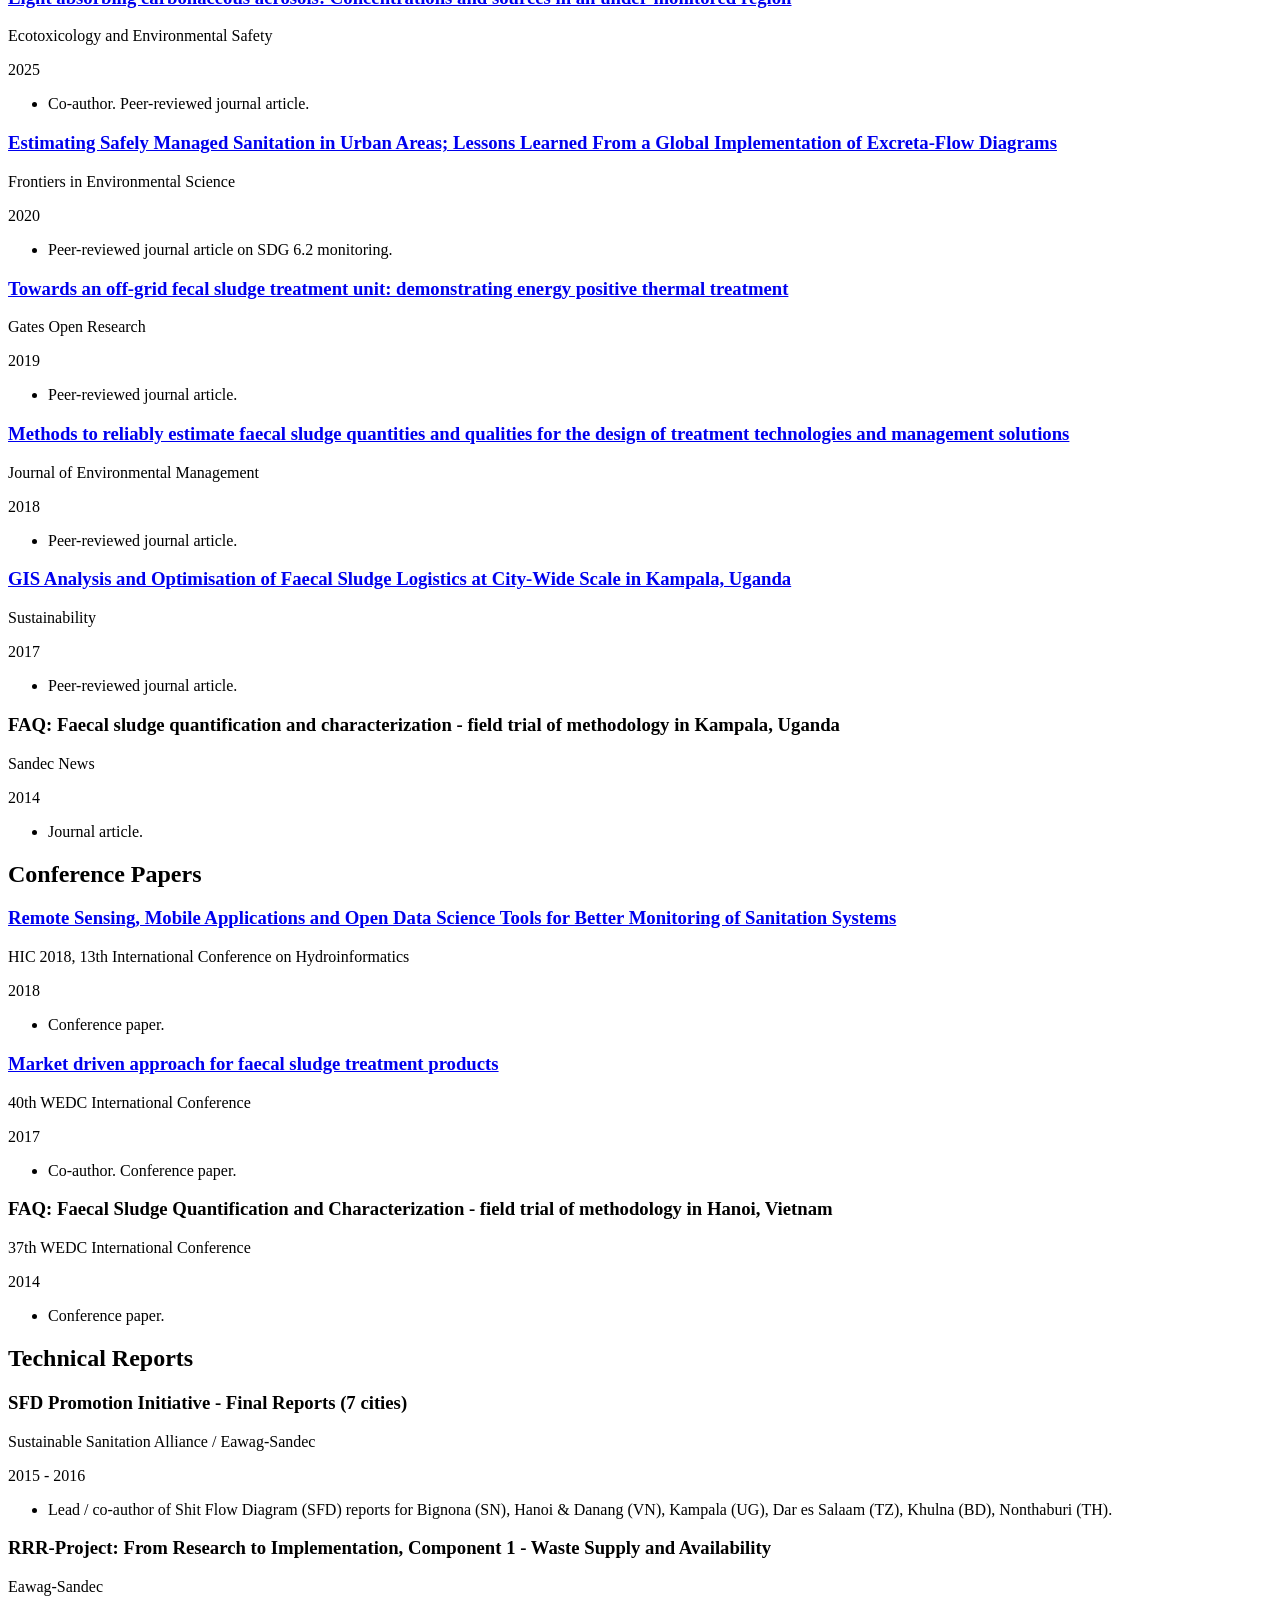
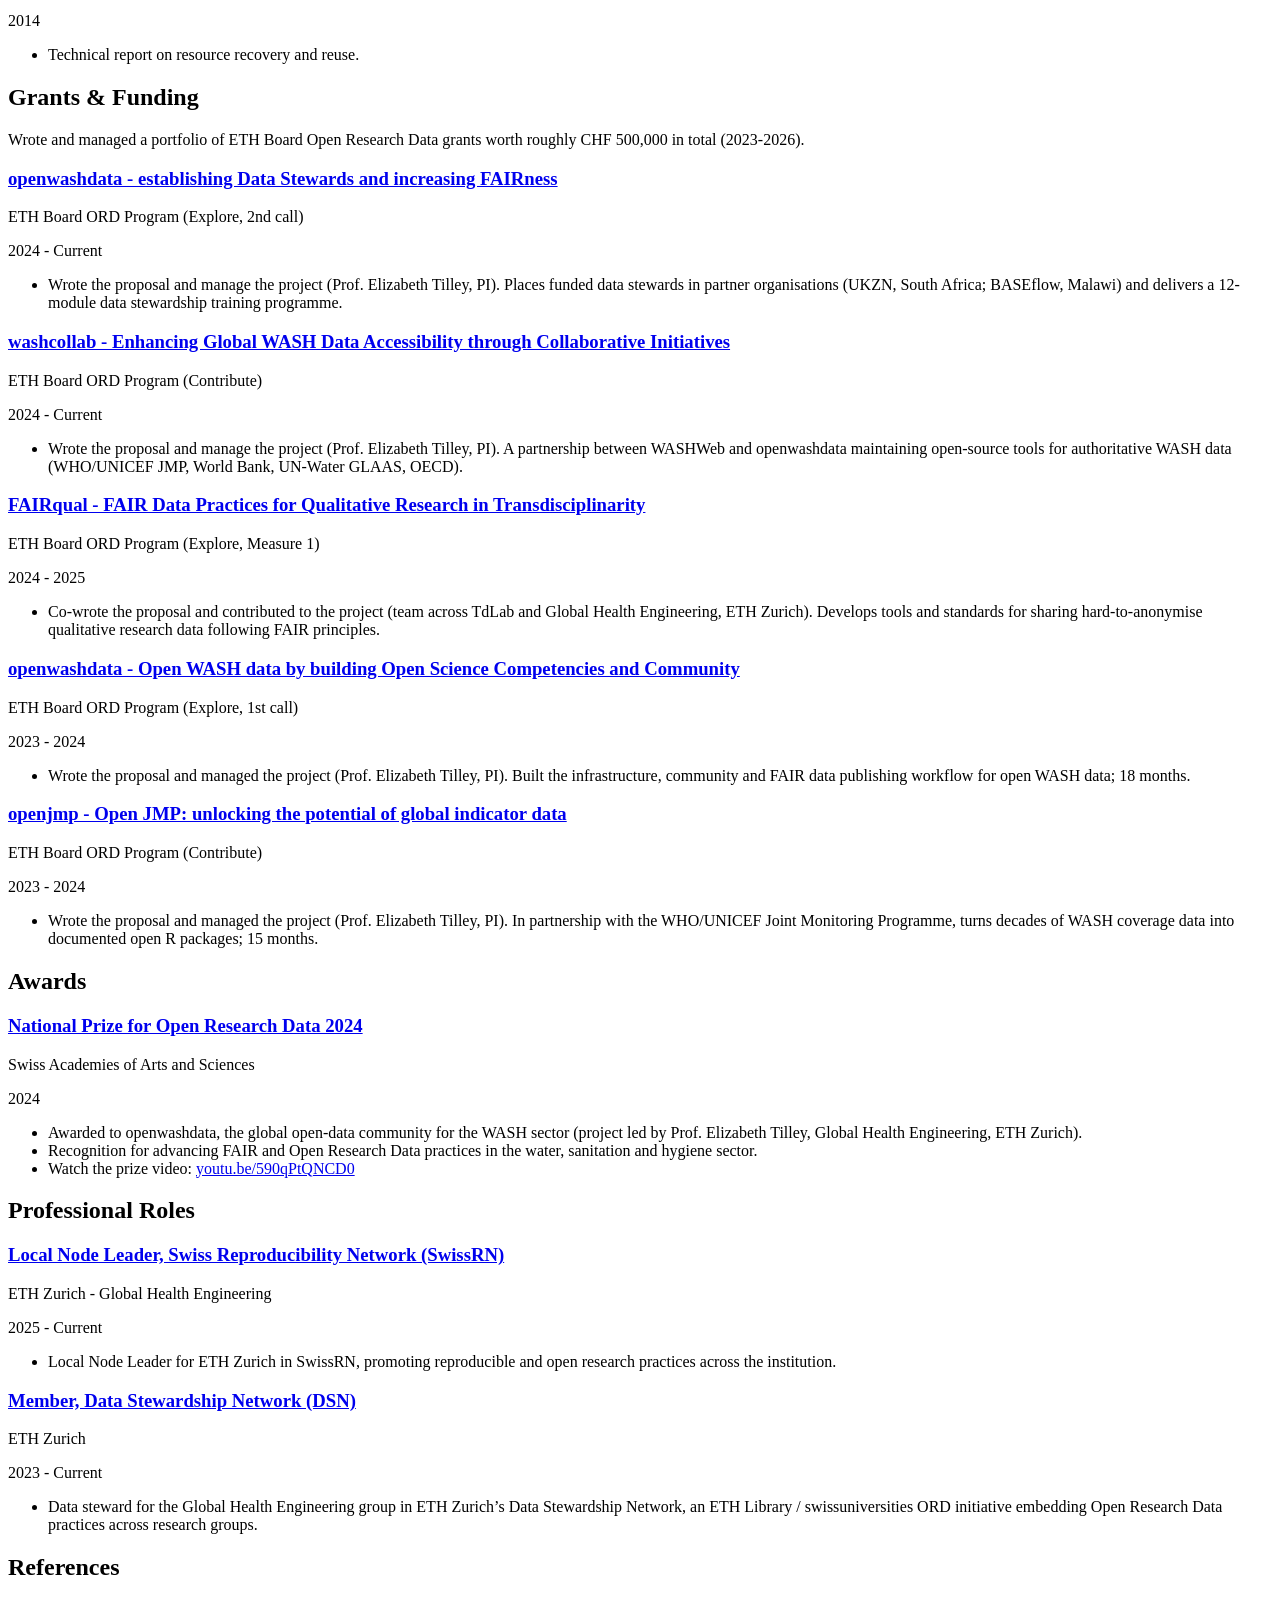
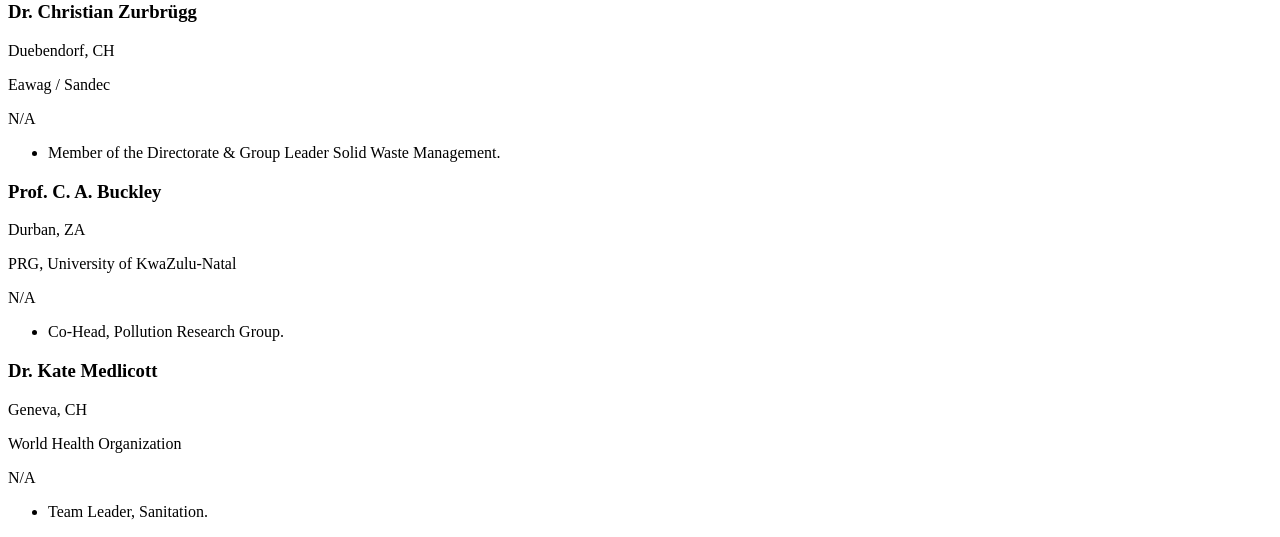
